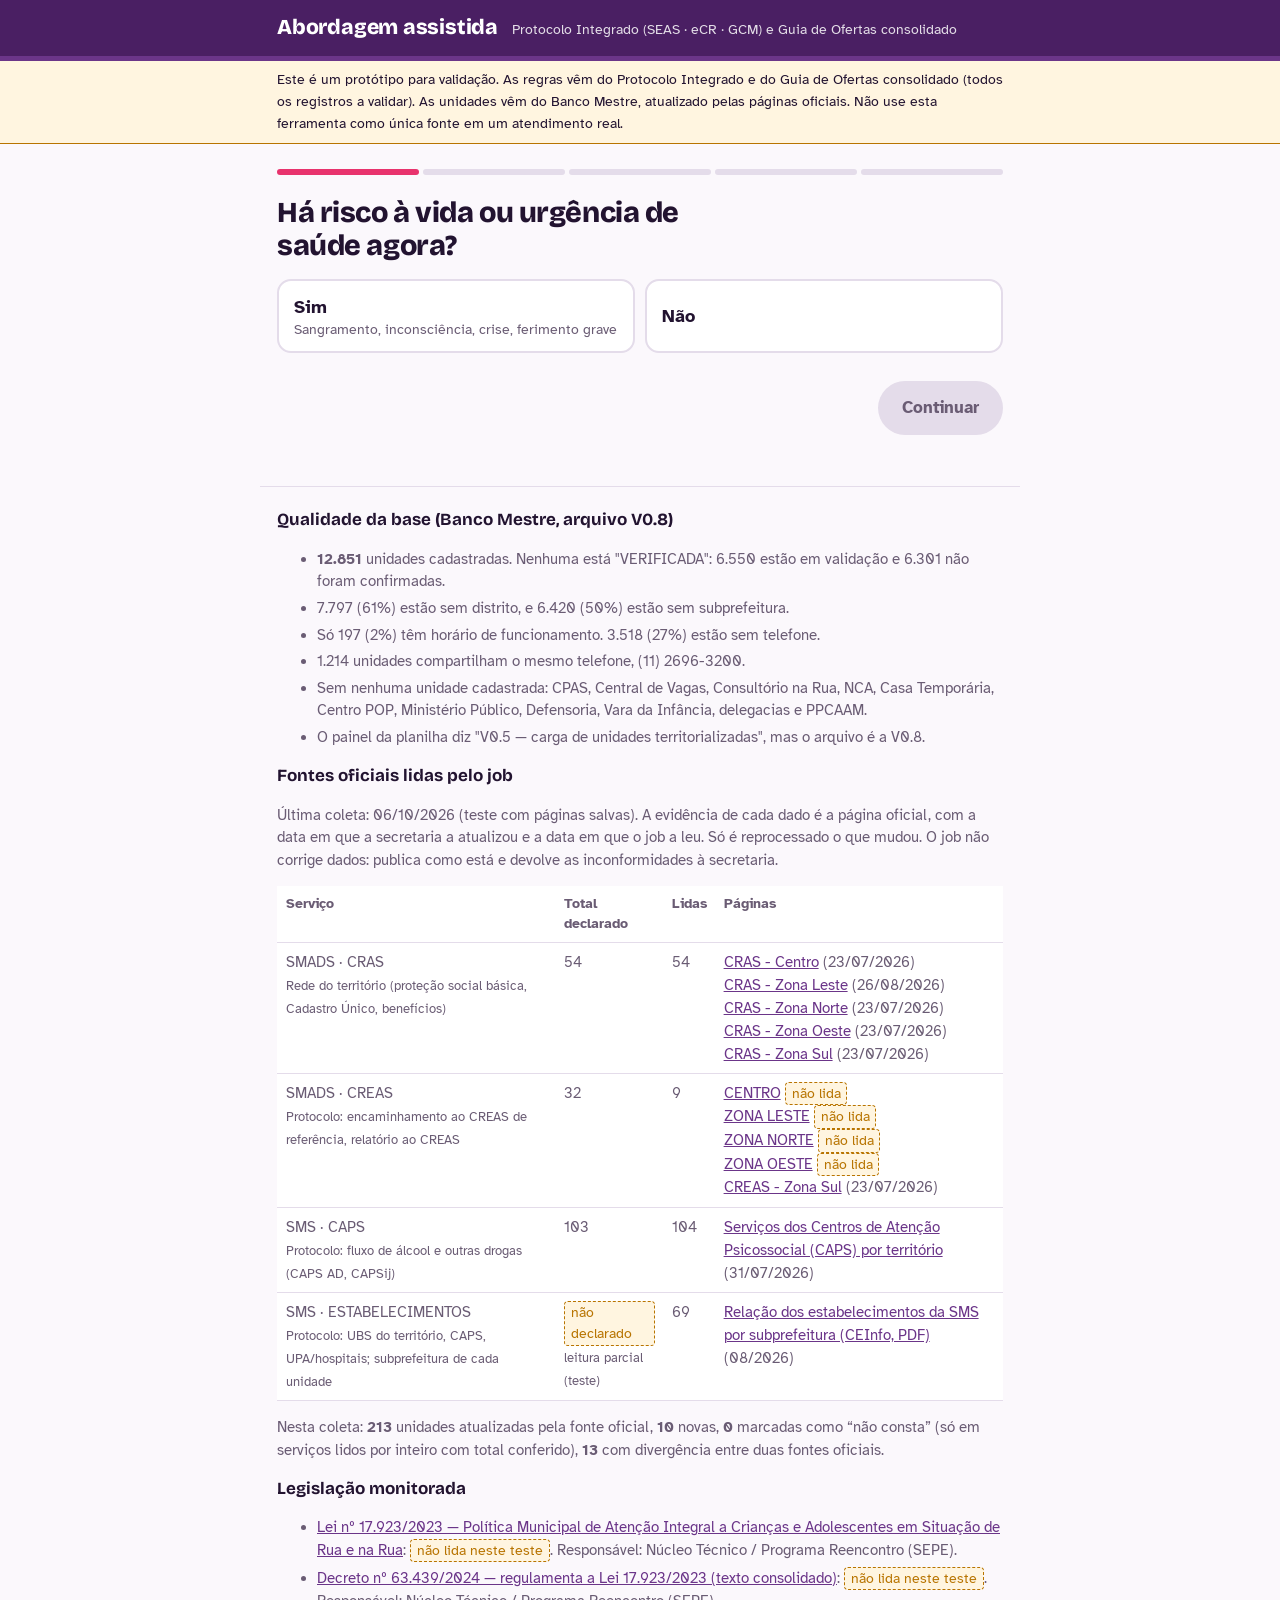
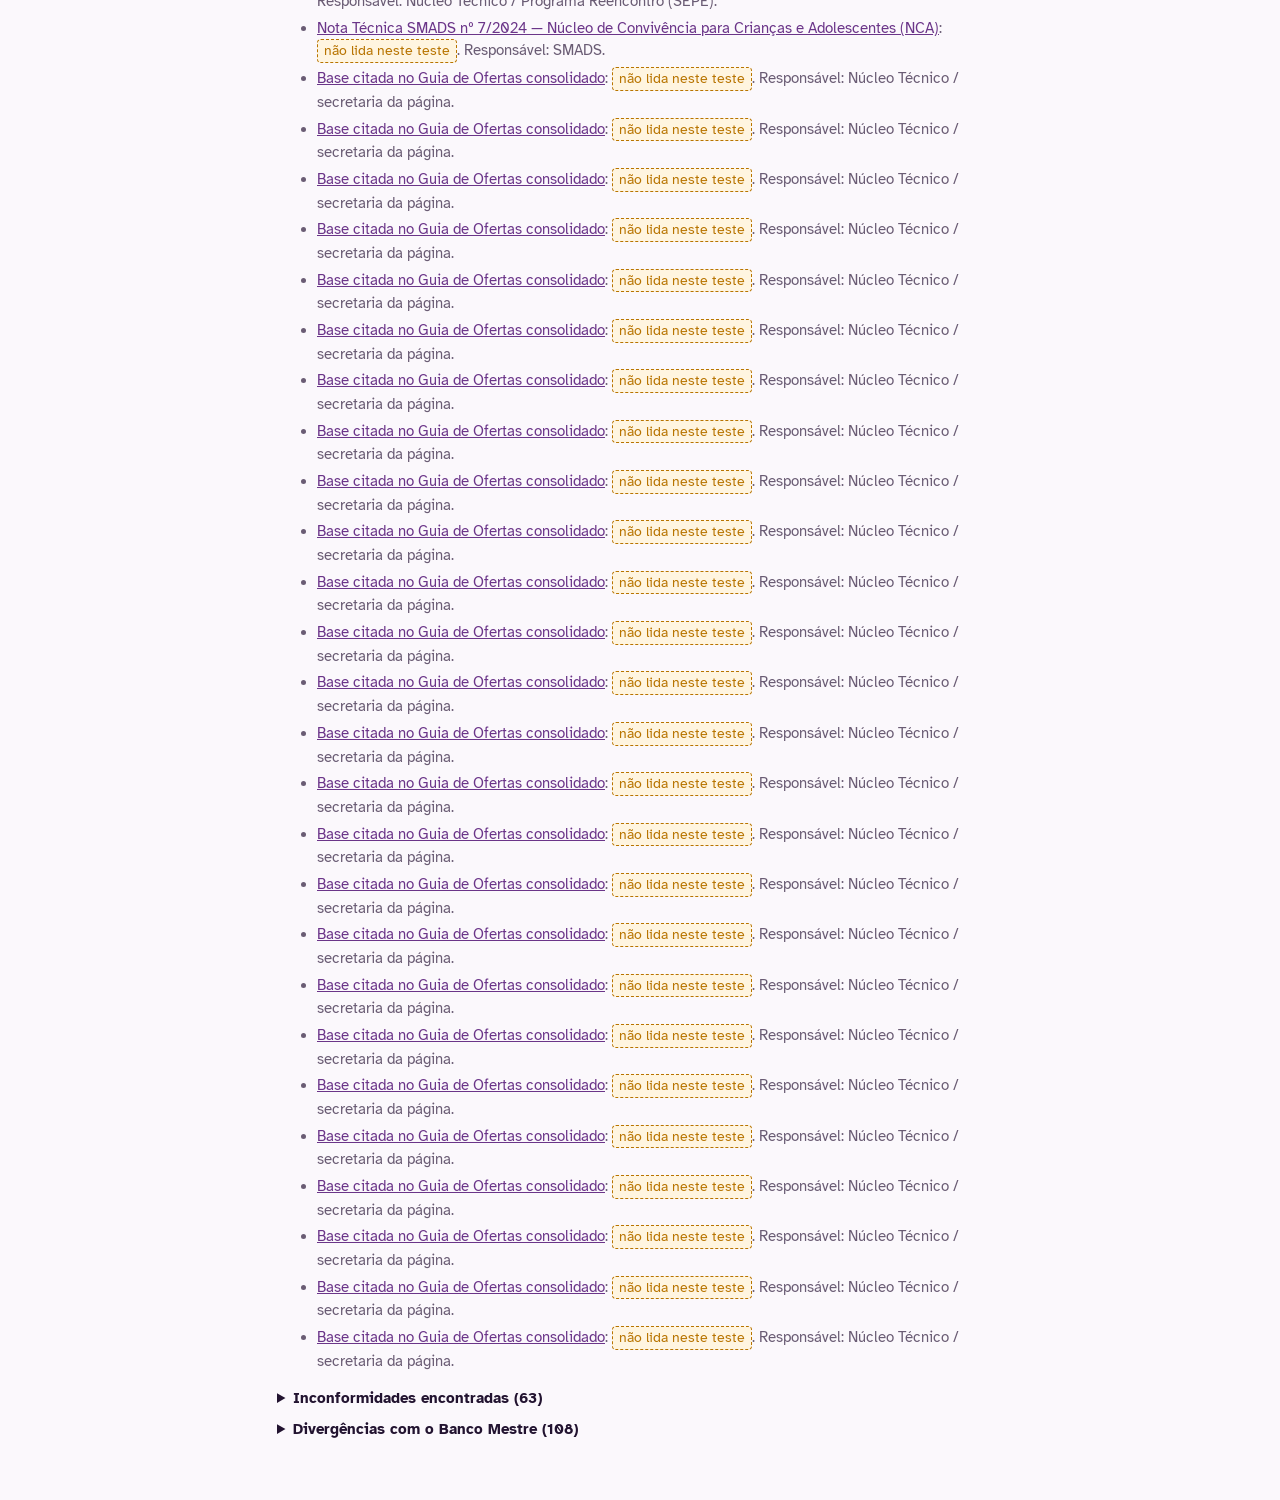
==== publico/index.html @ 0a6252a3 "Adiciona app, coletor, testes e workflow Co-Authored-By: Claude Sonnet 5.5 <noreply@anthropic.com> C" ====
<!doctype html><html lang="pt-BR"><head><meta charset="utf-8">
<meta name="viewport" content="width=device-width, initial-scale=1, viewport-fit=cover">
<title>Abordagem assistida</title>
<link rel="preconnect" href="https://fonts.googleapis.com"><link rel="preconnect" href="https://fonts.gstatic.com" crossorigin>
<link href="https://fonts.googleapis.com/css2?family=Atkinson+Hyperlegible:ital,wght@0,400;0,700;1,400&family=Bricolage+Grotesque:opsz,wght@12..96,700;12..96,800&display=swap" rel="stylesheet">
<style>:root{
  --plum:#4A1F63; --plum-2:#6B3589; --pink:#E8336D; --ink:#221330; --muted:#6A5C74;
  --paper:#FBF8FC; --card:#FFFFFF; --line:#E4DCEA;
  --amber:#B87400; --amber-bg:#FFF5E0;
  --seas:#2E8B66; --ecr:#2C86C4; --gcm:#2C3E8F;
  --lane:var(--plum-2);
  --n0:#7C7385; --n1:#B87400; --n2:#D4581E; --n3:#C2184F;
  --r-s:6px; --r-m:14px;
  font-size:17px;
}
@media (prefers-color-scheme: dark){ :root:not([data-theme="light"]){
  --ink:#F2EAF7; --muted:#B9A9C6; --paper:#1A1022; --card:#251830; --line:#3B2B48; --amber:#F2B340; --amber-bg:#35270D; --plum:#2A1238;
}}
:root[data-theme="dark"]{ --ink:#F2EAF7; --muted:#B9A9C6; --paper:#1A1022; --card:#251830; --line:#3B2B48; --amber:#F2B340; --amber-bg:#35270D; --plum:#2A1238; }
:root[data-agent="SEAS"]{--lane:var(--seas)} :root[data-agent="eCR"]{--lane:var(--ecr)} :root[data-agent="GCM"]{--lane:var(--gcm)}
*{box-sizing:border-box}
:root{box-sizing:border-box;padding-top:env(safe-area-inset-top,0px);padding-bottom:env(safe-area-inset-bottom,0px)}
html{scroll-padding-top:calc(env(safe-area-inset-top,0px) + 80px);scroll-behavior:smooth}
body{margin:0;background:var(--paper);color:var(--ink);font-family:"Atkinson Hyperlegible",system-ui,sans-serif;line-height:1.5}
h1,h2,h3,h4,.nivel{font-family:"Bricolage Grotesque","Atkinson Hyperlegible",sans-serif}
a{color:var(--lane)}
.top{position:sticky;top:env(safe-area-inset-top,0px);z-index:5;background:var(--plum);color:#fff;border-bottom:5px solid var(--lane);transition:border-color .3s}
.top .in{max-width:760px;margin:auto;padding:.7rem 1rem;display:flex;align-items:baseline;gap:.8rem;flex-wrap:wrap}
.top h1{margin:0;font-size:1.25rem;font-weight:800;letter-spacing:-.01em}
.top p{margin:0;font-size:.82rem;opacity:.85}
.proto{background:var(--amber-bg);color:var(--ink);border-bottom:1px solid var(--amber);font-size:.85rem}
.proto .in{max-width:760px;margin:auto;padding:.5rem 1rem}
main{max-width:760px;margin:auto;padding:1rem 1rem 3rem}
.prog{display:flex;gap:4px;margin:.5rem 0 1.2rem}
.prog span{flex:1;height:6px;border-radius:3px;background:var(--line)}
.prog .done{background:var(--lane)} .prog .cur{background:var(--pink)}
.qt{font-size:1.7rem;line-height:1.15;margin:0 0 1rem;font-weight:800;letter-spacing:-.015em;max-width:24ch}
.q{font-size:1.05rem;margin:1.3rem 0 .5rem}
.opts{display:grid;gap:.6rem}
.opts.two{grid-template-columns:1fr 1fr} .opts.three{grid-template-columns:repeat(3,1fr)}
.opt{font:inherit;text-align:left;min-height:58px;padding:.75rem .9rem;border:2px solid var(--line);background:var(--card);color:var(--ink);border-radius:var(--r-m);cursor:pointer;display:flex;flex-direction:column;justify-content:center}
.opt span{font-weight:700;font-size:1.05rem} .opt small{color:var(--muted);font-size:.82rem;line-height:1.3}
.opt.on{border-color:var(--lane);background:color-mix(in srgb,var(--lane) 12%,var(--card));box-shadow:inset 6px 0 0 var(--lane)}
.opt[data-k="agente"][data-v="SEAS"]{--lane:var(--seas)} .opt[data-k="agente"][data-v="eCR"]{--lane:var(--ecr)} .opt[data-k="agente"][data-v="GCM"]{--lane:var(--gcm)}
.opt[data-k="agente"]{border-left:8px solid var(--lane)}
button:focus-visible,a:focus-visible,select:focus-visible,input:focus-visible,summary:focus-visible{outline:3px solid var(--pink);outline-offset:2px}
.fld{display:block;margin:.8rem 0;font-weight:700}
.fld select,.fld input{display:block;width:100%;margin-top:.3rem;font:inherit;font-weight:400;padding:.7rem;border:2px solid var(--line);border-radius:var(--r-s);background:var(--card);color:var(--ink)}
.hint{color:var(--muted);font-size:.9rem;margin:.6rem 0}
.warnline{color:var(--ink);border-left:4px solid var(--amber);padding-left:.6rem}
.grp{border:0;margin:0 0 1rem;padding:0}
.grp legend{font-family:"Bricolage Grotesque",sans-serif;font-weight:800;font-size:1.1rem;margin-bottom:.4rem}
.chk{display:flex;gap:.7rem;align-items:flex-start;padding:.65rem .8rem;border:1.5px solid var(--line);border-radius:var(--r-s);margin:.35rem 0;background:var(--card);cursor:pointer}
.chk input{width:22px;height:22px;margin-top:2px;accent-color:var(--lane);flex:none}
.chk b{display:block;font-weight:700} .chk small{color:var(--muted);font-size:.82rem}
.chk.dis{opacity:.5;cursor:not-allowed}
.live{margin-top:1rem;padding:.8rem 1rem;border-radius:var(--r-s);color:#fff;background:var(--n0)}
.live.n1{background:var(--n1)} .live.n2{background:var(--n2)} .live.n3{background:var(--n3)}
.nav{display:flex;justify-content:space-between;gap:.6rem;margin-top:1.6rem;flex-wrap:wrap}
.nav button{font:inherit;font-weight:700;padding:.85rem 1.4rem;border-radius:999px;border:0;background:var(--pink);color:#fff;cursor:pointer;min-height:52px}
.nav button:disabled{background:var(--line);color:var(--muted);cursor:not-allowed}
.nav .ghost{background:transparent;color:var(--ink);border:2px solid var(--line)}
.samu{margin-top:1rem;background:var(--n3);color:#fff;border-radius:var(--r-m);padding:1rem 1.2rem}
.samu p{margin:0;font-weight:700;font-size:1.1rem} .samu a{color:#fff;font-family:"Bricolage Grotesque";font-weight:800;font-size:3rem;text-decoration:none;display:block;line-height:1.1}
.samu small{opacity:.9;font-size:.8rem}
.res-head{color:#fff;background:var(--n0);border-radius:var(--r-m);padding:1rem 1.2rem 1.2rem;margin-top:.5rem}
.res-head.n1{background:var(--n1)} .res-head.n2{background:var(--n2)} .res-head.n3{background:var(--n3)}
.rh-top{display:flex;gap:.8rem;flex-wrap:wrap;font-size:.85rem;opacity:.95;align-items:center}
.lane{background:var(--lane);padding:.15rem .6rem;border-radius:999px;font-weight:700;border:1.5px solid #fff}
.nivel{font-size:2.6rem;font-weight:800;line-height:1.05;margin-top:.4rem;letter-spacing:-.02em}
.pts{font-size:.95rem}
.blk{margin-top:2.2rem}
.blk>h3{font-size:1.45rem;margin:0 0 .6rem;font-weight:800;border-bottom:3px solid var(--ink);padding-bottom:.2rem}
.flow{background:var(--card);border:1.5px solid var(--line);border-top:6px solid var(--lane);border-radius:var(--r-s);padding:.9rem 1rem;margin:.8rem 0}
.flow header{display:flex;justify-content:space-between;gap:1rem;align-items:baseline}
.flow h4{margin:0;font-size:1.15rem} .pg{color:var(--muted);font-size:.8rem;white-space:nowrap}
.steps{list-style:none;margin:.6rem 0 0;padding:0;counter-reset:s}
.steps>li{position:relative;padding:.55rem 0 .55rem 2.1rem;border-left:2px solid var(--line);margin-left:.6rem}
.steps>li::before{counter-increment:s;content:counter(s);position:absolute;left:-.8rem;top:.5rem;width:1.5rem;height:1.5rem;border-radius:50%;background:var(--lane);color:#fff;font-size:.8rem;display:grid;place-items:center;font-weight:700}
.steps>li.s-n::before,.steps>li.s-who::before{background:var(--muted)}
.steps>li.s-sim::before{content:"∥";background:var(--plum-2)}
.steps>li.s-gap::before{content:"!";background:var(--amber)}
.steps>li.s-prio::before{content:"!";background:var(--n3)}
.steps>li.s-if::before{content:"?";background:var(--pink)}
.steps>li.s-fim::before{background:var(--ink)}
.sl{display:block;font-size:.75rem;color:var(--muted);font-weight:700}
.stx{display:block}
.s-gap .stx{background:var(--amber-bg);border:1.5px dashed var(--amber);padding:.4rem .6rem;border-radius:var(--r-s)}
.s-prio .stx{font-weight:700;color:var(--n3)}
.s-n .stx,.s-who .stx{color:var(--muted);font-style:italic}
.chips{display:flex;flex-wrap:wrap;gap:.3rem;margin-top:.35rem}
.chip{font-size:.78rem;padding:.2rem .55rem;border-radius:999px;border:1.5px solid var(--lane);text-decoration:none;color:var(--ink);background:color-mix(in srgb,var(--lane) 8%,transparent)}
.ifq{font-weight:700}
.branches{display:grid;grid-template-columns:1fr 1fr;gap:.6rem;margin-top:.4rem}
.br{border:1.5px dashed var(--line);border-radius:var(--r-s);padding:.4rem .5rem}
.bl{font-weight:800;font-size:.8rem;color:var(--pink)}
.br .steps>li{padding-left:1.8rem}
@media (max-width:560px){.branches{grid-template-columns:1fr}.opts.three{grid-template-columns:1fr}.qt{font-size:1.45rem}}
.rt{width:100%;border-collapse:collapse;font-size:.9rem;background:var(--card)}
.rt th,.rt td{text-align:left;padding:.45rem .5rem;border-bottom:1px solid var(--line);vertical-align:top}
.rt th{font-size:.8rem;color:var(--muted)} .rt tr.at td{color:var(--muted)}
.blk:has(.rt){overflow-x:auto}
.contact{background:var(--card);border:1.5px solid var(--line);border-radius:var(--r-s);padding:.8rem 1rem;margin:.7rem 0}
.contact h4{margin:0 0 .3rem;font-size:1.1rem}
.bigtel a{font-family:"Bricolage Grotesque";font-weight:800;font-size:1.9rem;text-decoration:none;color:var(--ink)}
.bigtel{margin:.1rem 0}
.cnote,.src-l{font-size:.85rem;color:var(--muted);margin:.3rem 0}
.na{display:inline-block;color:var(--amber);background:var(--amber-bg);border:1px dashed var(--amber);border-radius:4px;padding:0 .35rem;font-size:.85rem}
.na-i,.warn-i{color:var(--amber);font-size:.85rem}
.warn{display:block;color:var(--amber);font-size:.8rem}
.gapbox{background:var(--amber-bg);border:1.5px dashed var(--amber);border-radius:var(--r-s);padding:.5rem .7rem;margin:.4rem 0;font-size:.9rem}
.units{list-style:none;padding:0;margin:.3rem 0}
.unit{border-top:1px solid var(--line);padding:.55rem 0}
.u-nome{font-weight:700}
.u-row{display:grid;grid-template-columns:8.5rem 1fr;gap:.5rem;font-size:.88rem;padding:.1rem 0}
.u-row .k{color:var(--muted)}
@media (max-width:480px){.u-row{grid-template-columns:1fr;gap:0}}
.u-foot{font-size:.75rem;margin-top:.2rem;color:var(--muted)}
.st{padding:0 .4rem;border-radius:4px;background:var(--line);color:var(--ink)} .st-bad{background:var(--amber-bg);color:var(--amber);border:1px solid var(--amber)}
.cnt{font-size:.85rem;color:var(--muted);margin:.2rem 0}
h5{margin:.7rem 0 .2rem;font-size:.95rem} h5 small{color:var(--muted);font-weight:400}
details.more>summary{cursor:pointer;color:var(--lane);font-size:.88rem;font-weight:700;margin:.3rem 0}
details.need{background:var(--card);border:1.5px solid var(--line);border-radius:var(--r-s);padding:.6rem .9rem;margin:.5rem 0}
details.need>summary{cursor:pointer;display:flex;flex-direction:column}
details.need>summary small{color:var(--muted);font-size:.8rem}
.offer{border-top:1px solid var(--line);margin-top:.5rem;padding-top:.3rem}
h4.sub{margin:1.3rem 0 .3rem}
.trans{background:var(--card);border:1.5px solid var(--line);border-radius:var(--r-s);padding:.2rem 1rem 1rem}
.trans h3{border:0!important} .trans h4{margin:.9rem 0 .2rem} .trans li{font-size:.9rem;margin:.3rem 0}
.qual{max-width:760px;margin:0 auto 2rem;padding:1rem;font-size:.88rem;color:var(--muted);border-top:1px solid var(--line)}
.qual h3{color:var(--ink);font-size:1rem;margin:.2rem 0}
.qual li{margin:.25rem 0}
@media (prefers-reduced-motion:reduce){*{transition:none!important;scroll-behavior:auto!important}}

.steps>li.dup .stx{color:var(--muted)}
@media (max-width:560px){.top p{display:none}}

.u-src{font-size:.78rem;color:var(--muted);margin-top:.25rem}
.u-src.ok{color:var(--ink)}
.tw{overflow-x:auto}
.qual details{margin:.5rem 0} .qual summary{cursor:pointer;font-weight:700;color:var(--ink)}
.qual code{font-size:.8rem}


.gcard{background:var(--card);border:1.5px solid var(--line);border-top:6px solid var(--plum-2);border-radius:var(--r-s);padding:.9rem 1rem;margin:.8rem 0}
.gcard header{display:flex;justify-content:space-between;align-items:baseline;gap:.6rem}
.gcard h4{margin:0;font-size:1.15rem}
.gcard .why{color:var(--muted);font-size:.85rem;margin:.2rem 0 .6rem}
.badge{font-size:.72rem;font-weight:700;padding:.12rem .5rem;border-radius:999px;white-space:nowrap;border:1.5px solid currentColor}
.badge.st-adequado{color:var(--seas)} .badge.st-a-validar{color:var(--amber)} .badge.st-pendente{color:var(--n3)}
.g-campo{border-top:1px solid var(--line);padding:.45rem 0}
.g-campo h5,.g-ini h5{margin:0 0 .15rem;font-size:.82rem;color:var(--muted);font-weight:700}
.g-campo ul{margin:0;padding-left:1rem} .g-campo li{margin:.15rem 0;font-size:.92rem}
.g-ini{background:color-mix(in srgb,var(--plum-2) 8%,var(--card));border-left:4px solid var(--plum-2);padding:.5rem .7rem;margin:.6rem 0;border-radius:4px}
.g-ini p{margin:.2rem 0}
.tag{display:inline-block;font-size:.72rem;font-weight:700;padding:0 .35rem;border-radius:4px;background:var(--line);color:var(--ink);cursor:help}
</style></head><body>
<header class="top"><div class="in"><h1>Abordagem assistida</h1><p>Protocolo Integrado (SEAS · eCR · GCM) e Guia de Ofertas consolidado</p></div></header>
<div class="proto"><div class="in">Este é um protótipo para validação. As regras vêm do Protocolo Integrado e do Guia de Ofertas consolidado (todos os registros a validar). As unidades vêm do Banco Mestre, atualizado pelas páginas oficiais. Não use esta ferramenta como única fonte em um atendimento real.</div></div>
<main id="app"></main>
<footer class="qual" id="qual"></footer>
<script id="data" type="application/json">{"terr":{"Aricanduva/Formosa/Carrão":["Aricanduva","Carrão","Vila Formosa"],"Butantã":["Butantã","Morumbi","Raposo Tavares","Rio Pequeno","Vila Sônia"],"Campo Limpo":["Campo Limpo","Capão Redondo","Vila Andrade"],"Capela do Socorro":["Cidade Dutra","Grajaú","Socorro"],"Casa Verde/Cachoeirinha":["Cachoeirinha","Casa Verde","Limão"],"Cidade Ademar":["Cidade Ademar","Pedreira"],"Cidade Tiradentes":["Cidade Tiradentes"],"Ermelino Matarazzo":["Ermelino Matarazzo","Ponte Rasa"],"Freguesia/Brasilândia":["Brasilândia","Freguesia do Ó"],"Guaianases":["Guaianases","Lajeado"],"Ipiranga":["Cursino","Ipiranga","Sacomã"],"Itaim Paulista":["Itaim Paulista","Vila Curuçá"],"Itaquera":["Cidade Líder","Itaquera","José Bonifácio","Parque do Carmo"],"Jabaquara":["Jabaquara"],"Jaçanã/Tremembé":["Jaçanã","Tremembé"],"Lapa":["Barra Funda","Jaguara","Jaguaré","Lapa","Perdizes","Vila Leopoldina"],"M'Boi Mirim":["Jardim São Luís","Jardim Ângela"],"Mooca":["Belém","Brás","Mooca","Pari","Tatuapé","Água Rasa"],"Parelheiros":["Marsilac","Parelheiros"],"Penha":["Artur Alvim","Cangaíba","Penha","Vila Matilde"],"Perus/Anhanguera":["Anhanguera","Perus"],"Pinheiros":["Alto de Pinheiros","Itaim Bibi","Jardim Paulista","Pinheiros"],"Pirituba/Jaraguá":["Jaraguá","Pirituba","São Domingos"],"Santana/Tucuruvi":["Mandaqui","Santana","Tucuruvi"],"Santo Amaro":["Campo Belo","Campo Grande","Santo Amaro"],"Sapopemba":["Sapopemba"],"São Mateus":["Iguatemi","São Mateus","São Rafael"],"São Miguel":["Jardim Helena","São Miguel","Vila Jacuí"],"Sé":["Bela Vista","Bom Retiro","Cambuci","Consolação","Liberdade","República","Santa Cecília","Sé"],"Vila Maria/Vila Guilherme":["Vila Guilherme","Vila Maria","Vila Medeiros"],"Vila Mariana":["Moema","Saúde","Vila Mariana"],"Vila Prudente":["São Lucas","Vila Prudente"]},"nec":{"N01":{"nome":"Escola/matrícula","porta":"Escola/DRE/SEDUC","rede":"SME e SEDUC","ofertas":["OF019","OF020","OF021","OF027","OF054","OF055","OF056","OF057","OF058","OF059","OF060","OF061","OF074"],"ofertasTxt":"OF019, OF020, OF021, OF027, OF054–OF061, OF074","fluxos":["FL01","FL02"],"status":"EM VALIDAÇÃO"},"N02":{"nome":"Saúde","porta":"UBS/serviço de saúde","rede":"SMS e SES","ofertas":["OF016","OF018","OF052","OF072","OF073"],"ofertasTxt":"OF016, OF018, OF052, OF072, OF073","fluxos":["FL11"],"status":"EM VALIDAÇÃO"},"N03":{"nome":"Saúde mental","porta":"UBS/CAPSij","rede":"SMS","ofertas":["OF015","OF047","OF016"],"ofertasTxt":"OF015, OF047, OF016","fluxos":["FL06","FL18"],"status":"EM VALIDAÇÃO"},"N04":{"nome":"Assistência social","porta":"CRAS","rede":"SMADS","ofertas":["OF001","OF045","OF046"],"ofertasTxt":"OF001, OF045, OF046","fluxos":["FL16"],"status":"EM VALIDAÇÃO"},"N05":{"nome":"Violação de direitos","porta":"CREAS/Conselho Tutelar","rede":"SMADS/SMDHC","ofertas":["OF002","OF006","OF007","OF022"],"ofertasTxt":"OF002, OF006, OF007, OF022","fluxos":["FL05"],"status":"EM VALIDAÇÃO"},"N06":{"nome":"Violência","porta":"UBS/CREAS/Conselho Tutelar/Delegacia","rede":"SMS/SMADS/SMDHC/SSP","ofertas":["OF006","OF002","OF050","OF051","OF022","OF031"],"ofertasTxt":"OF006, OF002, OF050, OF051, OF022, OF031","fluxos":["FL04"],"status":"EM VALIDAÇÃO"},"N07":{"nome":"Acolhimento","porta":"Conselho Tutelar/CREAS/CPAS/Judiciário","rede":"SMADS","ofertas":["OF009","OF010","OF011","OF042","OF044"],"ofertasTxt":"OF009, OF010, OF011, OF042, OF044","fluxos":["FL13"],"status":"EM VALIDAÇÃO"},"N08":{"nome":"Situação de rua","porta":"Abordagem/NCA/CRAS/CREAS","rede":"SMADS/SMDHC","ofertas":["OF012","OF013","OF014","OF041","OF044","OF049"],"ofertasTxt":"OF012, OF013, OF014, OF041, OF044, OF049","fluxos":["FL03","FL18"],"status":"EM VALIDAÇÃO"},"N09":{"nome":"Trabalho infantil","porta":"CRAS/CREAS/abordagem social","rede":"SMADS","ofertas":["OF038","OF039","OF002","OF075"],"ofertasTxt":"OF038, OF039, OF002, OF075","fluxos":["FL09"],"status":"EM VALIDAÇÃO"},"N10":{"nome":"Medida socioeducativa","porta":"CREAS/MSE","rede":"SMADS","ofertas":["OF040","OF002","OF029"],"ofertasTxt":"OF040, OF002, OF029","fluxos":["FL12"],"status":"EM VALIDAÇÃO"},"N11":{"nome":"Esporte","porta":"CEU/centro esportivo","rede":"SME/SEME/Estado","ofertas":["OF020","OF023","OF024","OF063"],"ofertasTxt":"OF020, OF023, OF024, OF063","fluxos":[],"status":"EM VALIDAÇÃO"},"N12":{"nome":"Cultura","porta":"CEU/equipamentos culturais","rede":"SMC/Estado","ofertas":["OF020","OF025","OF005","OF062"],"ofertasTxt":"OF020, OF025, OF005, OF062","fluxos":[],"status":"EM VALIDAÇÃO"},"N13":{"nome":"Inclusão da pessoa com deficiência","porta":"UBS/CRAS/escola/CER","rede":"SMS/SMADS/SME","ofertas":["OF017","OF054","OF046","OF001"],"ofertasTxt":"OF017, OF054, OF046, OF001","fluxos":["FL08"],"status":"EM VALIDAÇÃO"},"N14":{"nome":"Profissionalização","porta":"CJ/CCA/ETEC/Centro Paula Souza","rede":"Município/Estado","ofertas":["OF004","OF028","OF036","OF037","OF076"],"ofertasTxt":"OF004, OF028, OF036, OF037, OF076","fluxos":["FL10"],"status":"EM VALIDAÇÃO"},"N15":{"nome":"Documentação","porta":"Poupatempo/serviços municipais","rede":"Estado/Município","ofertas":["OF067","OF068","OF045"],"ofertasTxt":"OF067, OF068, OF045","fluxos":[],"status":"EM VALIDAÇÃO"},"N16":{"nome":"Proteção jurídica","porta":"Defensoria/Conselho Tutelar","rede":"Estado/Justiça","ofertas":["OF032","OF022","OF008","OF033","OF034"],"ofertasTxt":"OF032, OF022, OF008, OF033, OF034","fluxos":[],"status":"EM VALIDAÇÃO"},"N17":{"nome":"Alimentação","porta":"Escola/serviços socioassistenciais","rede":"SME/SMADS/Estado","ofertas":["OF060","OF064","OF065","OF013"],"ofertasTxt":"OF060, OF064, OF065, OF013","fluxos":["FL16"],"status":"EM VALIDAÇÃO"},"N18":{"nome":"Moradia/vulnerabilidade familiar","porta":"CRAS/CREAS","rede":"SMADS/SEHAB","ofertas":["OF066","OF001","OF002"],"ofertasTxt":"OF066, OF001, OF002","fluxos":["FL17"],"status":"EM VALIDAÇÃO"},"N19":{"nome":"Convivência familiar","porta":"CRAS/CREAS/serviços especializados","rede":"SMADS","ofertas":["OF003","OF004","OF005","OF007"],"ofertasTxt":"OF003, OF004, OF005, OF007","fluxos":[],"status":"EM VALIDAÇÃO"},"N20":{"nome":"Preparação para autonomia/transição para vida adulta","porta":"CJ/CEDESP/ETEC/serviços de trabalho","rede":"SMADS/SMDET/Estado","ofertas":["OF004","OF036","OF028","OF058","OF076"],"ofertasTxt":"OF004, OF036, OF028, OF058, OF076","fluxos":["FL19"],"status":"EM VALIDAÇÃO"},"N21":{"nome":"Grave ameaça","porta":"SGD/segurança pública","rede":"PPCAAM/SGD/SSP","ofertas":["OF035","OF030","OF033","OF034"],"ofertasTxt":"OF035, OF030, OF033, OF034","fluxos":["FL14"],"status":"EM VALIDAÇÃO"},"N22":{"nome":"Desaparecimento","porta":"Segurança pública/Delegacia","rede":"SSP + rede de proteção","ofertas":["OF030","OF031","OF022"],"ofertasTxt":"OF030, OF031, OF022","fluxos":["FL15"],"status":"EM VALIDAÇÃO"},"N23":{"nome":"Álcool e outras drogas","porta":"UBS/CAPS AD","rede":"SMS","ofertas":["OF048","OF015","OF016"],"ofertasTxt":"OF048, OF015, OF016","fluxos":["FL07"],"status":"EM VALIDAÇÃO"},"N24":{"nome":"Gravidez","porta":"UBS/serviço de saúde","rede":"SMS","ofertas":["OF016","OF072"],"ofertasTxt":"OF016, OF072","fluxos":["FL11"],"status":"EM VALIDAÇÃO"},"N25":{"nome":"Múltiplas vulnerabilidades","porta":"Definida conforme a necessidade principal","rede":"Intersetorial","ofertas":[],"ofertasTxt":"Conforme diagnóstico","fluxos":["FL20"],"status":"EM VALIDAÇÃO"},"N26":{"nome":"Violência criminal (vítimas e familiares)","porta":"Polícia/Delegacia/CRAVI","rede":"SSP/Secretaria da Justiça e Cidadania","ofertas":["OF026","OF030","OF031"],"ofertasTxt":"OF026, OF030, OF031","fluxos":["FL04","FL15"],"status":"EM VALIDAÇÃO"},"N27":{"nome":"Ato infracional","porta":"Polícia/Justiça/Fundação CASA","rede":"SSP/Tribunal/Fundação CASA","ofertas":["OF029","OF040","OF034"],"ofertasTxt":"OF029, OF040, OF034","fluxos":["FL12"],"status":"EM VALIDAÇÃO"}},"ofe":{"OF001":{"nome":"CRAS","orgao":"SMADS","uso":"Vulnerabilidade socioeconômica, benefícios, CadÚnico, convivência e encaminhamentos","publico":"Crianças, adolescentes e famílias","porta":"CRAS","quem":"Demanda espontânea, busca ativa e encaminhamento da rede","acesso":"Acesso conforme organização territorial","encaminha":"CCA/CJ, CadÚnico e benefícios, CREAS, segurança alimentar, saúde, educação, habitação, trabalho/renda","naoUsar":"Não utilizar como resposta exclusiva para situações que demandem proteção especializada por violação de direitos","norma":null,"fonte":"https://prefeitura.sp.gov.br/web/assistencia_social","status":"EM VALIDAÇÃO"},"OF002":{"nome":"CREAS","orgao":"SMADS","uso":"Violência, negligência, abandono, violação de direitos, trabalho infantil, MSE e vínculos fragilizados","publico":"Crianças, adolescentes e famílias","porta":"CREAS","quem":"Conselho Tutelar, CRAS, saúde, escola, abordagem social, Ministério Público e Judiciário","acesso":"Acesso conforme organização territorial","encaminha":"PAEFI, SPVV/SPSCAVV, MSE meio aberto, acolhimento quando cabível, saúde, Justiça","naoUsar":"Não utilizar automaticamente para toda situação de vulnerabilidade econômica","norma":"NOR01","fonte":"https://prefeitura.sp.gov.br/web/assistencia_social","status":"EM VALIDAÇÃO"},"OF003":{"nome":"CCA – Centro para Crianças e Adolescentes","orgao":"SMADS","uso":"Convivência, cultura, esporte, lazer, sociabilidades e prevenção de riscos","publico":"Crianças e adolescentes","porta":"CRAS","quem":"CRAS e rede socioassistencial","acesso":"Encaminhamento/organização territorial","encaminha":"CRAS, escola, saúde, cultura e esporte","naoUsar":null,"norma":null,"fonte":"https://prefeitura.sp.gov.br/web/assistencia_social","status":"EM VALIDAÇÃO"},"OF004":{"nome":"CJ – Centro para Juventude","orgao":"SMADS","uso":"Convivência, cultura, esporte, competências e preparação para autonomia","publico":"Adolescentes de 15 a 17 anos e 11 meses","porta":"CRAS","quem":"CRAS (encaminhamento validado pelo CRAS)","acesso":"Encaminhamento validado pelo CRAS","encaminha":"CEDESP, programas de aprendizagem, ETEC, trabalho/renda","naoUsar":null,"norma":null,"fonte":"https://prefeitura.sp.gov.br/web/assistencia_social","status":"EM VALIDAÇÃO"},"OF005":{"nome":"Circo Social","orgao":"SMADS","uso":"Convivência, atividades culturais e educativas, desenvolvimento de competências","publico":"Crianças e adolescentes","porta":"CRAS/rede","quem":"CRAS e rede socioassistencial","acesso":"Encaminhamento/organização territorial (modalidade de convivência)","encaminha":"CRAS, escola, cultura","naoUsar":null,"norma":null,"fonte":"https://prefeitura.sp.gov.br/web/assistencia_social","status":"EM VALIDAÇÃO"},"OF006":{"nome":"SPVV/SPSCAVV","orgao":"SMADS","uso":"Atendimento especializado a vítimas de violência física, psicológica, negligência, abuso e exploração sexual","publico":"Crianças e adolescentes","porta":"CREAS","quem":"CREAS, Conselho Tutelar, saúde, escola, Ministério Público e Judiciário","acesso":"Serviço especializado; articulação com CREAS, saúde, Conselho Tutelar, MP, Judiciário e Defensoria","encaminha":"Saúde, Sistema de Justiça, medidas de proteção quando necessárias","naoUsar":"Não utilizar como espaço de repetição do relato: a escuta especializada tem finalidade de proteção e cuidado, e não de produção de prova","norma":"NOR03","fonte":"https://prefeitura.sp.gov.br/web/assistencia_social","status":"EM VALIDAÇÃO"},"OF007":{"nome":"PAEFI","orgao":"SMADS","uso":"Acompanhamento especializado de famílias e indivíduos em ameaça ou violação de direitos","publico":"Famílias e indivíduos","porta":"CREAS","quem":"CREAS e rede de proteção","acesso":"Acompanhamento especializado vinculado ao CREAS","encaminha":"Saúde, educação, SGD, Justiça","naoUsar":null,"norma":null,"fonte":"https://prefeitura.sp.gov.br/web/assistencia_social","status":"EM VALIDAÇÃO"},"OF008":{"nome":"NPJ","orgao":"SMADS","uso":"Orientação e apoio jurídico-social e psicológico especializado","publico":"Crianças, adolescentes e famílias","porta":"CREAS/rede","quem":"CREAS e rede de proteção","acesso":"Orientação e apoio jurídico-social e psicológico mediante encaminhamento da rede","encaminha":"Defensoria, MP, Judiciário","naoUsar":null,"norma":null,"fonte":"https://prefeitura.sp.gov.br/web/assistencia_social","status":"EM VALIDAÇÃO"},"OF009":{"nome":"SAICA","orgao":"SMADS","uso":"Acolhimento institucional de crianças e adolescentes quando cabível medida protetiva","publico":"Crianças e adolescentes","porta":"CT/CREAS/CPAS/Judiciário, conforme situação","quem":"Conselho Tutelar, CREAS, CPAS, agentes de proteção social, Vara da Infância, Delegacias e Fundação CASA, conforme a situação","acesso":"Medida protetiva excepcional; acesso pode envolver CPAS, agentes de proteção social, CREAS, CT, Vara da Infância, Delegacias e Fundação CASA","encaminha":"Reintegração familiar, convivência familiar e comunitária, serviços de referência territorial","naoUsar":"Não utilizar como resposta à pobreza, ausência de moradia ou dificuldade familiar isolada","norma":null,"fonte":"https://prefeitura.sp.gov.br/web/assistencia_social","status":"EM VALIDAÇÃO"},"OF010":{"nome":"Casa-Lar","orgao":"SMADS","uso":"Acolhimento de crianças e adolescentes","publico":"Crianças e adolescentes","porta":"Rede de proteção","quem":"Conselho Tutelar, CREAS, CPAS e Judiciário","acesso":"Modalidade de acolhimento; acesso mediante medida protetiva","encaminha":"Reintegração familiar e serviços territoriais de referência","naoUsar":"Não utilizar como resposta à pobreza, ausência de moradia ou dificuldade familiar isolada","norma":null,"fonte":"https://prefeitura.sp.gov.br/web/assistencia_social","status":"EM VALIDAÇÃO"},"OF011":{"nome":"Família Acolhedora","orgao":"SMADS","uso":"Acolhimento familiar","publico":"Crianças e adolescentes","porta":"Rede de proteção","quem":"Conselho Tutelar, CREAS, CPAS e Judiciário","acesso":"Acolhimento familiar mediante medida protetiva; privilegia a convivência familiar e comunitária","encaminha":"Reintegração familiar e serviços territoriais de referência","naoUsar":"Não utilizar como resposta à pobreza, ausência de moradia ou dificuldade familiar isolada","norma":null,"fonte":"https://prefeitura.sp.gov.br/web/assistencia_social","status":"EM VALIDAÇÃO"},"OF012":{"nome":"SEAS Criança e Adolescente","orgao":"SMADS","uso":"Abordagem especializada","publico":"Crianças e adolescentes em situação de rua/na rua","porta":"Abordagem/rede","quem":"Rede, população e busca ativa","acesso":"Abordagem especializada em território; integra a modalidade SEAS + NCA + Casa Temporária + acolhimento especializado","encaminha":"NCA, CRAS/CREAS, saúde, escola, acolhimento quando cabível","naoUsar":null,"norma":"NOR07","fonte":"https://prefeitura.sp.gov.br/web/assistencia_social","status":"EM VALIDAÇÃO"},"OF013":{"nome":"NCA","orgao":"SMADS","uso":"Alimentação, higiene, convivência, atividades, escuta, proteção e encaminhamentos","publico":"Crianças e adolescentes em situação de rua/na rua","porta":"SEAS/rede","quem":"SEAS, rede de proteção e demanda espontânea","acesso":"Acesso por abordagem/SEAS, demanda espontânea ou encaminhamento da rede","encaminha":"CRAS/CREAS, saúde, escola, documentação, acolhimento quando cabível","naoUsar":null,"norma":"NOR07","fonte":"https://prefeitura.sp.gov.br/web/assistencia_social","status":"EM VALIDAÇÃO"},"OF014":{"nome":"Casa Temporária de Retaguarda","orgao":"SMADS","uso":"Proteção e retaguarda específica","publico":"Crianças e adolescentes em situações específicas","porta":"Rede de proteção","quem":"SEAS, NCA, CREAS e Conselho Tutelar","acesso":"Retaguarda para situações que demandem proteção específica","encaminha":"Acolhimento especializado, CREAS, rede territorial","naoUsar":null,"norma":"NOR07","fonte":"https://prefeitura.sp.gov.br/web/assistencia_social","status":"EM VALIDAÇÃO"},"OF015":{"nome":"CAPSij","orgao":"SMS","uso":"Atenção psicossocial especializada","publico":"Crianças e adolescentes","porta":"UBS/rede","quem":"UBS, escola, CREAS, Conselho Tutelar e rede","acesso":"Acesso preferencialmente a partir da Atenção Básica/UBS","encaminha":"UBS, rede especializada de saúde mental, escola, assistência","naoUsar":"Não utilizar como substituto da atenção básica ou para situações que não demandem atenção especializada","norma":null,"fonte":"https://prefeitura.sp.gov.br/web/saude","status":"EM VALIDAÇÃO"},"OF016":{"nome":"UBS","orgao":"SMS","uso":"Vacinação, consultas, crescimento e desenvolvimento, saúde sexual e reprodutiva, saúde bucal, saúde mental, prevenção e violência","publico":"Crianças, adolescentes e famílias","porta":"UBS","quem":"Demanda espontânea e encaminhamento da rede","acesso":"Porta de entrada territorial; regra operacional: iniciar pela Atenção Básica/UBS e utilizar a regulação para serviços especializados","encaminha":"CAPSij, CER, especialidades, hospitais, rede de proteção","naoUsar":null,"norma":null,"fonte":"https://prefeitura.sp.gov.br/web/saude","status":"EM VALIDAÇÃO"},"OF017":{"nome":"CER","orgao":"SMS","uso":"Reabilitação para pessoas com deficiência","publico":"Crianças e adolescentes com deficiência","porta":"UBS/rede","quem":"UBS e rede de saúde","acesso":"Acesso mediante avaliação e regulação a partir da UBS","encaminha":"UBS, escola/AEE, assistência social","naoUsar":null,"norma":"NOR08","fonte":"https://prefeitura.sp.gov.br/web/saude","status":"EM VALIDAÇÃO"},"OF018":{"nome":"UPA","orgao":"SMS","uso":"Urgência e emergência","publico":"Crianças e adolescentes","porta":"Acesso conforme situação clínica","quem":"Acesso direto em situação de urgência clínica","acesso":"Acesso conforme situação clínica de urgência e emergência","encaminha":"UBS de referência, hospitais, rede de proteção","naoUsar":"Não utilizar para situações sociais sem urgência clínica","norma":null,"fonte":"https://prefeitura.sp.gov.br/web/saude","status":"EM VALIDAÇÃO"},"OF019":{"nome":"Escola municipal","orgao":"SME","uso":"Matrícula, frequência, aprendizagem, educação especial, AEE, alimentação, transporte e contraturno","publico":"Crianças e adolescentes","porta":"Escola/DRE","quem":"Matrícula direta, DRE, rede de proteção e Busca Ativa Escolar","acesso":"Matrícula, transferência e acesso conforme normas da SME/DRE","encaminha":"NAAPA, AEE, Busca Ativa Escolar, CRAS/CREAS, saúde, Conselho Tutelar","naoUsar":null,"norma":"NOR02","fonte":"https://educacao.sme.prefeitura.sp.gov.br/","status":"EM VALIDAÇÃO"},"OF020":{"nome":"CEU","orgao":"SME","uso":"Educação, cultura, esporte e lazer","publico":"Crianças e adolescentes e comunidade","porta":"CEU","quem":"Acesso direto e rede","acesso":"Acesso à programação educacional, cultural e esportiva do equipamento","encaminha":"Escola, cultura, esporte, assistência social","naoUsar":null,"norma":null,"fonte":"https://educacao.sme.prefeitura.sp.gov.br/","status":"EM VALIDAÇÃO"},"OF021":{"nome":"Busca Ativa Escolar","orgao":"SME/SMADS/SMS/SGM","uso":"Fluxo intersetorial para crianças e adolescentes fora da escola","publico":"Crianças e adolescentes","porta":"Escola/rede","quem":"Escola, DRE, CRAS, CREAS, UBS e Conselho Tutelar","acesso":"Protocolo integrado com fluxo de alerta e instrumento de comunicação intersetorial; o Guia indica o protocolo e não cria fluxo paralelo","encaminha":"Escola, CRAS/CREAS, saúde, Conselho Tutelar","naoUsar":"Não criar fluxo paralelo ao protocolo existente","norma":"NOR02","fonte":"https://prefeitura.sp.gov.br/","status":"EM VALIDAÇÃO"},"OF022":{"nome":"Conselho Tutelar","orgao":"Sistema de Garantia de Direitos","uso":"Zelo pelo cumprimento dos direitos e requisição de serviços públicos nas hipóteses legais","publico":"Crianças e adolescentes","porta":"Conforme atribuição legal","quem":"Acesso direto, rede, escola, saúde, assistência e população","acesso":"Órgão autônomo; pode requisitar serviços públicos nas áreas de saúde, educação, assistência, trabalho e segurança. 52 Conselhos Tutelares no Município (verificar)","encaminha":"Requisição de serviços públicos, medidas protetivas, Judiciário e MP","naoUsar":"Não utilizar como porta universal para pobreza, dificuldade escolar ou vulnerabilidade social isolada","norma":null,"fonte":"https://prefeitura.sp.gov.br/web/direitos_humanos_e_cidadania","status":"EM VALIDAÇÃO"},"OF023":{"nome":"Centros Esportivos","orgao":"SEME","uso":"Esporte, iniciação esportiva, lazer e esporte educacional","publico":"Crianças e adolescentes","porta":"Equipamento esportivo","quem":"Acesso direto, escola e rede","acesso":"Acesso à programação esportiva do equipamento","encaminha":"Escola, cultura, assistência social","naoUsar":null,"norma":null,"fonte":"https://prefeitura.sp.gov.br/esportes/","status":"EM VALIDAÇÃO"},"OF024":{"nome":"Bom no Esporte, Bom na Escola","orgao":"SEME","uso":"Práticas esportivas gratuitas no contraturno escolar","publico":"Crianças e adolescentes","porta":"Conforme programa","quem":"Escola e rede","acesso":"Programa instituído em 2026 para acesso gratuito a práticas esportivas no contraturno escolar","encaminha":"Escola, centros esportivos","naoUsar":null,"norma":null,"fonte":"https://prefeitura.sp.gov.br/esportes/","status":"EM VALIDAÇÃO"},"OF025":{"nome":"Equipamentos culturais","orgao":"SMC","uso":"Bibliotecas, centros culturais, casas de cultura, oficinas e programação cultural","publico":"Crianças e adolescentes","porta":"Equipamento cultural","quem":"Acesso direto, escola e rede","acesso":"Bibliotecas, centros culturais, casas de cultura, oficinas, atividades artísticas, programação e formação cultural","encaminha":"Escola, assistência social, esporte","naoUsar":null,"norma":null,"fonte":"https://prefeitura.sp.gov.br/web/cultura","status":"EM VALIDAÇÃO"},"OF026":{"nome":"CRAVI","orgao":"Secretaria da Justiça e Cidadania","uso":"Atendimento gratuito a vítimas e familiares de crimes violentos, com equipe interdisciplinar","publico":"Vítimas e familiares","porta":"CRAVI","quem":"Segurança pública, Judiciário, MP, rede de proteção e demanda espontânea","acesso":"Atendimento gratuito com equipe interdisciplinar a vítimas e familiares de crimes violentos","encaminha":"Rede de proteção social, saúde, Defensoria","naoUsar":null,"norma":null,"fonte":"https://prefeitura.sp.gov.br/","status":"EM VALIDAÇÃO"},"OF027":{"nome":"SEDUC-SP – rede estadual","orgao":"SEDUC-SP","uso":"Matrícula, ensino fundamental/médio, educação especial, EJA, transferência e regularização escolar","publico":"Crianças e adolescentes","porta":"Escola/Diretoria de Ensino","quem":"Escola, Diretoria de Ensino, rede de proteção","acesso":"Matrícula, transferência e demais serviços conforme a Carta de Serviços da SEDUC-SP","encaminha":"Diretoria de Ensino, ETEC, rede de proteção","naoUsar":null,"norma":"NOR09","fonte":"https://atendimento.educacao.sp.gov.br/","status":"EM VALIDAÇÃO"},"OF028":{"nome":"ETEC","orgao":"Centro Paula Souza","uso":"Ensino técnico e cursos profissionalizantes","publico":"Adolescentes","porta":"ETEC","quem":"Escola, CJ, CEDESP e rede","acesso":"Acesso conforme processo seletivo e regras do Centro Paula Souza","encaminha":"Ensino médio técnico, aprendizagem, trabalho protegido","naoUsar":null,"norma":null,"fonte":"https://www.cps.sp.gov.br/etecs/","status":"EM VALIDAÇÃO"},"OF029":{"nome":"Fundação CASA","orgao":"Fundação CASA","uso":"Execução de medidas socioeducativas de internação e semiliberdade determinadas judicialmente","publico":"Adolescentes e jovens abrangidos pelo sistema socioeducativo","porta":"Sistema de Justiça/Fundação CASA","quem":"Sistema de Justiça (determinação judicial)","acesso":"Execução de internação e semiliberdade determinadas judicialmente; a rede deve garantir escolarização, saúde, documentação, convivência familiar, profissionalização, cultura, esporte, autonomia e acompanhamento pós-medida","encaminha":"MSE meio aberto/CREAS, escola, saúde, profissionalização, família, acompanhamento pós-medida","naoUsar":null,"norma":null,"fonte":"https://prefeitura.sp.gov.br/","status":"EM VALIDAÇÃO"},"OF030":{"nome":"Polícia Militar","orgao":"SSP","uso":"Atendimento de segurança pública e situações de risco imediato, conforme competência","publico":"População em geral","porta":"Emergência/PM","quem":"Acionamento direto em emergência","acesso":"Acionamento em situações de crime ou risco imediato","encaminha":"Delegacia, rede de proteção social, saúde","naoUsar":"Não substitui a rede de proteção social","norma":null,"fonte":"https://prefeitura.sp.gov.br/","status":"EM VALIDAÇÃO"},"OF031":{"nome":"Polícia Civil/Delegacias","orgao":"SSP","uso":"Registro e apuração de ocorrências criminais, conforme competência","publico":"População em geral","porta":"Delegacia","quem":"Acesso direto e rede","acesso":"Registro e apuração de ocorrências criminais conforme competência","encaminha":"MP, Judiciário, CRAVI, rede de proteção social","naoUsar":"Não substitui a rede de proteção social","norma":null,"fonte":"https://prefeitura.sp.gov.br/","status":"EM VALIDAÇÃO"},"OF032":{"nome":"Defensoria Pública","orgao":"DPE-SP","uso":"Orientação e assistência jurídica nas matérias de sua competência","publico":"Crianças, adolescentes e famílias","porta":"Defensoria","quem":"Rede de proteção, Conselho Tutelar e demanda espontânea","acesso":"Orientação jurídica e assistência em guarda, alimentos, documentação, medidas protetivas, família e matérias da infância e juventude","encaminha":"Judiciário, rede de proteção social","naoUsar":null,"norma":null,"fonte":"https://prefeitura.sp.gov.br/","status":"EM VALIDAÇÃO"},"OF033":{"nome":"Ministério Público","orgao":"MPSP","uso":"Defesa de direitos e atuação nas hipóteses legais de sua competência","publico":"Crianças, adolescentes e sociedade","porta":"Conforme competência","quem":"Rede de proteção, Conselho Tutelar, Judiciário e demanda","acesso":"Defesa dos direitos coletivos e individuais indisponíveis, fiscalização da política de atendimento e atuação em situações graves de violação de direitos","encaminha":"Judiciário, rede de proteção social","naoUsar":null,"norma":null,"fonte":"https://prefeitura.sp.gov.br/","status":"EM VALIDAÇÃO"},"OF034":{"nome":"Poder Judiciário – Infância e Juventude","orgao":"TJSP","uso":"Medidas protetivas, acolhimento, guarda, adoção, atos infracionais e demais matérias de competência judicial","publico":"Crianças e adolescentes","porta":"Conforme competência","quem":"MP, Defensoria, Conselho Tutelar e demais legitimados","acesso":"Medidas protetivas, acolhimento, guarda, adoção, destituição do poder familiar e atos infracionais","encaminha":"Acolhimento, MSE, Fundação CASA, rede de proteção social","naoUsar":null,"norma":null,"fonte":"https://prefeitura.sp.gov.br/","status":"EM VALIDAÇÃO"},"OF035":{"nome":"PPCAAM","orgao":"Programa de Proteção a Crianças e Adolescentes Ameaçados de Morte","uso":"Proteção excepcional diante de grave ameaça","publico":"Crianças e adolescentes ameaçados","porta":"Conforme critérios do programa","quem":"SGD, segurança pública, Conselho Tutelar, MP e Judiciário","acesso":"Proteção excepcional diante de grave ameaça, conforme critérios do programa","encaminha":"Rede de proteção social no território de destino","naoUsar":null,"norma":null,"fonte":"https://prefeitura.sp.gov.br/","status":"EM VALIDAÇÃO"},"OF036":{"nome":"CEDESP – Centro de Desenvolvimento Social e Produtivo","orgao":"SMADS","uso":"Profissionalização, desenvolvimento de competências e preparação para o trabalho","publico":"Adolescentes e jovens","porta":"CRAS/rede","quem":"CRAS, CJ, escola e rede socioassistencial","acesso":"A VALIDAR — informação não consta no arquivo-base","encaminha":"Aprendizagem, trabalho protegido, ETEC, trabalho/renda","naoUsar":"Não encaminhar adolescente para \"qualquer oportunidade de trabalho\": observar idade e legislação de aprendizagem","norma":"NOR10","fonte":"https://prefeitura.sp.gov.br/web/assistencia_social","status":"EM VALIDAÇÃO"},"OF037":{"nome":"POT – Programa Operação Trabalho","orgao":"SMDET","uso":"Trabalho e renda quando preenchidos os requisitos","publico":"Conforme requisitos do programa","porta":"Serviços de trabalho e renda","quem":"CRAS, CJ, CEDESP e rede","acesso":"Acesso condicionado aos requisitos do programa","encaminha":"Trabalho protegido, qualificação, renda","naoUsar":"Não utilizar para adolescente sem a idade legal exigida","norma":"NOR10","fonte":"https://prefeitura.sp.gov.br/web/desenvolvimento","status":"EM VALIDAÇÃO"},"OF038":{"nome":"PETI – Ações estratégicas de enfrentamento ao trabalho infantil","orgao":"SMADS","uso":"Retirada da situação de trabalho, acompanhamento familiar e reinserção escolar","publico":"Crianças e adolescentes em situação de trabalho infantil","porta":"CRAS/CREAS/abordagem social","quem":"CRAS, CREAS, Conselho Tutelar, abordagem social, escola, Ministério Público do Trabalho","acesso":"Acionado a partir da identificação da situação de trabalho infantil","encaminha":"Escola, serviços de convivência, proteção familiar, qualificação quando legalmente possível","naoUsar":"Não encaminhar para oportunidade de trabalho sem observar idade e legislação de aprendizagem","norma":"NOR10","fonte":"https://prefeitura.sp.gov.br/web/assistencia_social","status":"EM VALIDAÇÃO"},"OF039":{"nome":"Cidade Protetora","orgao":"SMADS","uso":"Enfrentamento do trabalho infantil e proteção de crianças e adolescentes","publico":"Crianças e adolescentes","porta":"CRAS/CREAS/abordagem social","quem":"CRAS, CREAS, Conselho Tutelar e abordagem social","acesso":"A VALIDAR — informação não consta no arquivo-base","encaminha":"Escola, convivência, proteção familiar","naoUsar":null,"norma":null,"fonte":"https://prefeitura.sp.gov.br/web/assistencia_social","status":"EM VALIDAÇÃO"},"OF040":{"nome":"Serviço de Medidas Socioeducativas em Meio Aberto (LA e PSC)","orgao":"SMADS","uso":"Execução de Liberdade Assistida e Prestação de Serviços à Comunidade","publico":"Adolescentes em cumprimento de medida socioeducativa em meio aberto","porta":"CREAS / Sistema de Justiça","quem":"Poder Judiciário e CREAS","acesso":"Acesso por determinação judicial, com execução vinculada ao CREAS","encaminha":"Escola, saúde, profissionalização, família, acompanhamento pós-medida","naoUsar":null,"norma":null,"fonte":"https://prefeitura.sp.gov.br/web/assistencia_social","status":"EM VALIDAÇÃO"},"OF041":{"nome":"Centro POP","orgao":"SMADS","uso":"Atendimento especializado a pessoas em situação de rua, quando pertinente ao território","publico":"População em situação de rua; adolescentes e famílias conforme pertinência","porta":"Abordagem social / demanda espontânea","quem":"SEAS, CRAS, CREAS e rede","acesso":"Incluir na matriz territorial quando pertinente ao território","encaminha":"CRAS/CREAS, saúde, documentação, habitação","naoUsar":null,"norma":null,"fonte":"https://prefeitura.sp.gov.br/web/assistencia_social","status":"EM VALIDAÇÃO"},"OF042":{"nome":"CPAS – Central de vagas e proteção social","orgao":"SMADS","uso":"Regulação de vagas de acolhimento de crianças e adolescentes","publico":"Crianças e adolescentes com necessidade de acolhimento","porta":"CPAS","quem":"Conselho Tutelar, CREAS, Vara da Infância, Delegacias e Fundação CASA","acesso":"O acesso ao SAICA pode envolver CPAS, agentes de proteção social, CREAS, CT, Vara da Infância, Delegacias e Fundação CASA","encaminha":"Serviços de acolhimento conforme medida protetiva","naoUsar":null,"norma":null,"fonte":"https://prefeitura.sp.gov.br/web/assistencia_social","status":"EM VALIDAÇÃO"},"OF043":{"nome":"Agentes de proteção social","orgao":"SMADS","uso":"Apoio à proteção e ao acesso a acolhimento e serviços","publico":"Crianças e adolescentes","porta":"Rede de proteção","quem":"CREAS, Conselho Tutelar, CPAS","acesso":"A VALIDAR — informação não consta no arquivo-base","encaminha":"Acolhimento, CREAS, rede territorial","naoUsar":null,"norma":null,"fonte":"https://prefeitura.sp.gov.br/web/assistencia_social","status":"EM VALIDAÇÃO"},"OF044":{"nome":"Acolhimento especializado para trajetória de rua","orgao":"SMADS","uso":"Modalidade integrada de acolhimento para crianças e adolescentes com trajetória de rua","publico":"Crianças e adolescentes em situação de rua e na rua","porta":"SEAS/NCA/CREAS/Conselho Tutelar","quem":"SEAS, NCA, CREAS, Conselho Tutelar e Judiciário","acesso":"Modalidade integrada envolvendo SEAS, NCA, Casa Temporária e acolhimento especializado","encaminha":"Rede territorial, escola, saúde, profissionalização, família","naoUsar":null,"norma":"NOR07","fonte":"https://prefeitura.sp.gov.br/web/assistencia_social","status":"EM VALIDAÇÃO"},"OF045":{"nome":"Cadastro Único e programas de transferência de renda","orgao":"SMADS","uso":"Inclusão no CadÚnico e acesso a benefícios e transferência de renda","publico":"Famílias com crianças e adolescentes","porta":"CRAS","quem":"CRAS e rede socioassistencial","acesso":"Acesso pelo CRAS, conforme organização territorial","encaminha":"Benefícios, segurança alimentar, demais políticas","naoUsar":null,"norma":null,"fonte":"https://prefeitura.sp.gov.br/web/assistencia_social","status":"EM VALIDAÇÃO"},"OF046":{"nome":"BPC – Benefício de Prestação Continuada","orgao":"SMADS/INSS","uso":"Benefício assistencial quando preenchidos os requisitos legais","publico":"Crianças e adolescentes com deficiência e famílias","porta":"CRAS","quem":"CRAS e rede socioassistencial","acesso":"Concessão condicionada aos requisitos legais","encaminha":"Serviços de reabilitação, educação e assistência","naoUsar":null,"norma":null,"fonte":"https://prefeitura.sp.gov.br/web/assistencia_social","status":"EM VALIDAÇÃO"},"OF047":{"nome":"CAPS – Centro de Atenção Psicossocial","orgao":"SMS","uso":"Atenção psicossocial especializada conforme perfil do serviço","publico":"Pessoas com necessidades de atenção psicossocial","porta":"UBS/rede","quem":"UBS, escola, CREAS, Conselho Tutelar","acesso":"Acesso preferencialmente a partir da Atenção Básica/UBS","encaminha":"UBS, rede especializada","naoUsar":"Não substitui a atenção básica quando não houver necessidade especializada","norma":null,"fonte":"https://prefeitura.sp.gov.br/web/saude","status":"EM VALIDAÇÃO"},"OF048":{"nome":"CAPS AD","orgao":"SMS","uso":"Atenção psicossocial em álcool e outras drogas","publico":"Pessoas com necessidades decorrentes do uso de álcool e outras drogas","porta":"UBS/rede","quem":"UBS, CAPSij, CREAS, escola, Conselho Tutelar","acesso":"Acesso conforme necessidade e regulação da rede de saúde","encaminha":"UBS, CAPSij, rede de proteção","naoUsar":"Não substitui a atenção básica quando não houver necessidade especializada","norma":null,"fonte":"https://prefeitura.sp.gov.br/web/saude","status":"EM VALIDAÇÃO"},"OF049":{"nome":"CnR – Consultório na Rua","orgao":"SMS","uso":"Atenção em saúde para pessoas em situação de rua no território","publico":"Pessoas em situação de rua, incluindo adolescentes","porta":"Equipe de rua/UBS","quem":"SEAS, NCA, UBS, CREAS, Conselho Tutelar","acesso":"Acesso em território, articulado à rede de rua","encaminha":"UBS de referência, CAPSij, rede de proteção","naoUsar":null,"norma":"NOR07","fonte":"https://prefeitura.sp.gov.br/web/saude","status":"EM VALIDAÇÃO"},"OF050":{"nome":"NPV – Núcleo de Prevenção da Violência","orgao":"SMS","uso":"Prevenção da violência e apoio às equipes de saúde","publico":"Crianças, adolescentes e famílias","porta":"UBS/rede de saúde","quem":"UBS, hospitais, EEV, rede intersetorial","acesso":"Estrutura da Rede Municipal de Saúde para prevenção da violência","encaminha":"CREAS/SPVV, Conselho Tutelar, Sistema de Justiça","naoUsar":"Não utilizar como instância de produção de prova","norma":"NOR03","fonte":"https://prefeitura.sp.gov.br/web/saude","status":"EM VALIDAÇÃO"},"OF051":{"nome":"EEV – Equipe Especializada em Violência","orgao":"SMS","uso":"Atendimento especializado e escuta especializada nos casos previstos na legislação","publico":"Crianças e adolescentes vítimas ou testemunhas de violência","porta":"UBS/rede de saúde","quem":"UBS, hospitais, NPV, CREAS, SPVV, Conselho Tutelar","acesso":"Escuta especializada com finalidade de proteção e cuidado, evitando revitimização","encaminha":"CREAS/SPVV, Conselho Tutelar, Sistema de Justiça","naoUsar":"Não utilizar para repetição do relato nem para produção de prova","norma":"NOR03","fonte":"https://prefeitura.sp.gov.br/web/saude","status":"EM VALIDAÇÃO"},"OF052":{"nome":"SAMU / serviços de urgência e emergência","orgao":"SMS","uso":"Atendimento emergencial em situações de risco à vida","publico":"População em geral","porta":"Acionamento emergencial","quem":"Acionamento direto em emergência","acesso":"Primeira resposta em situações de emergência","encaminha":"UPA/hospitais, UBS de referência, rede de proteção","naoUsar":"Não utilizar para situações sociais sem urgência clínica","norma":null,"fonte":"https://prefeitura.sp.gov.br/web/saude","status":"EM VALIDAÇÃO"},"OF053":{"nome":"NAAPA – Núcleo de Apoio e Acompanhamento para a Aprendizagem","orgao":"SME","uso":"Apoio às unidades escolares em situações que afetam a aprendizagem, inclusive violência","publico":"Crianças e adolescentes da rede municipal","porta":"Escola/DRE","quem":"Escola e DRE","acesso":"Atuação reconhecida pela política municipal de proteção nas situações de violência","encaminha":"CRAS/CREAS, saúde, CAPSij, Conselho Tutelar","naoUsar":null,"norma":"NOR01","fonte":"https://educacao.sme.prefeitura.sp.gov.br/","status":"EM VALIDAÇÃO"},"OF054":{"nome":"AEE / SAAI – Atendimento Educacional Especializado","orgao":"SME","uso":"Atendimento educacional especializado e apoio à inclusão escolar","publico":"Crianças e adolescentes com deficiência, TEA e altas habilidades/superdotação","porta":"Escola/DRE","quem":"Escola, DRE e equipes de educação especial","acesso":"Complementar à escolarização regular","encaminha":"Escola regular, saúde/CER, assistência social","naoUsar":"Não utilizar como substituição da escolarização regular","norma":"NOR08","fonte":"https://educacao.sme.prefeitura.sp.gov.br/","status":"EM VALIDAÇÃO"},"OF055":{"nome":"CEI – Centro de Educação Infantil","orgao":"SME","uso":"Educação infantil (creche)","publico":"Crianças na primeira infância","porta":"Escola/DRE","quem":"Matrícula e DRE","acesso":"Matrícula conforme normas da SME/DRE","encaminha":"EMEI, saúde, assistência social","naoUsar":null,"norma":null,"fonte":"https://educacao.sme.prefeitura.sp.gov.br/","status":"EM VALIDAÇÃO"},"OF056":{"nome":"EMEI – Escola Municipal de Educação Infantil","orgao":"SME","uso":"Educação infantil (pré-escola)","publico":"Crianças na primeira infância","porta":"Escola/DRE","quem":"Matrícula e DRE","acesso":"Matrícula conforme normas da SME/DRE","encaminha":"EMEF, saúde, assistência social","naoUsar":null,"norma":null,"fonte":"https://educacao.sme.prefeitura.sp.gov.br/","status":"EM VALIDAÇÃO"},"OF057":{"nome":"EMEF – Escola Municipal de Ensino Fundamental","orgao":"SME","uso":"Ensino fundamental, recuperação da aprendizagem e contraturno","publico":"Crianças e adolescentes","porta":"Escola/DRE","quem":"Matrícula, DRE, Busca Ativa Escolar e rede de proteção","acesso":"Matrícula e transferência conforme normas da SME/DRE","encaminha":"Busca Ativa Escolar, CRAS/CREAS, saúde, Conselho Tutelar","naoUsar":null,"norma":"NOR02","fonte":"https://educacao.sme.prefeitura.sp.gov.br/","status":"EM VALIDAÇÃO"},"OF058":{"nome":"CIEJA / EJA municipal","orgao":"SME","uso":"Educação de jovens e adultos e regularização da trajetória escolar","publico":"Adolescentes e jovens, quando aplicável","porta":"Escola/DRE","quem":"Escola, DRE, CRAS, CREAS, Conselho Tutelar","acesso":"Acesso conforme critérios da modalidade","encaminha":"Profissionalização, trabalho, rede de proteção","naoUsar":null,"norma":null,"fonte":"https://educacao.sme.prefeitura.sp.gov.br/","status":"EM VALIDAÇÃO"},"OF059":{"nome":"DRE – Diretoria Regional de Educação","orgao":"SME","uso":"Referência regional para matrícula, transferência, vaga e articulação da rede escolar","publico":"Crianças, adolescentes e famílias","porta":"DRE","quem":"Escola, famílias, rede de proteção e Conselho Tutelar","acesso":"Porta regional da rede municipal de educação","encaminha":"Escola, Busca Ativa Escolar, rede de proteção","naoUsar":null,"norma":"NOR02","fonte":"https://educacao.sme.prefeitura.sp.gov.br/","status":"EM VALIDAÇÃO"},"OF060":{"nome":"Alimentação escolar","orgao":"SME","uso":"Oferta de alimentação no ambiente escolar","publico":"Estudantes da rede","porta":"Escola","quem":"Escola e rede","acesso":"Oferta vinculada à matrícula e frequência escolar","encaminha":"CRAS, segurança alimentar, assistência social","naoUsar":null,"norma":null,"fonte":"https://educacao.sme.prefeitura.sp.gov.br/","status":"EM VALIDAÇÃO"},"OF061":{"nome":"Transporte escolar","orgao":"SME","uso":"Apoio ao deslocamento escolar conforme critérios","publico":"Estudantes da rede","porta":"Escola/DRE","quem":"Escola e DRE","acesso":"Concessão conforme critérios da SME","encaminha":"Escola, assistência social","naoUsar":null,"norma":null,"fonte":"https://educacao.sme.prefeitura.sp.gov.br/","status":"EM VALIDAÇÃO"},"OF062":{"nome":"Fábricas de Cultura","orgao":"Secretaria de Cultura do Estado de São Paulo","uso":"Cursos, bibliotecas, estúdios e programação cultural gratuitos","publico":"Crianças, adolescentes e jovens","porta":"Equipamento cultural","quem":"Acesso direto, escola e rede","acesso":"Equipamentos públicos gratuitos, especialmente relevantes nas regiões periféricas","encaminha":"Escola, assistência social, profissionalização","naoUsar":null,"norma":null,"fonte":"https://prefeitura.sp.gov.br/","status":"EM VALIDAÇÃO"},"OF063":{"nome":"Centros de Formação Esportiva do Estado","orgao":"Secretaria de Esportes do Estado de São Paulo","uso":"Programas de esporte de base","publico":"Crianças, adolescentes e jovens","porta":"Equipamento esportivo","quem":"Escola e rede","acesso":"A distribuição dos Centros de Formação estaduais não é uniforme na capital","encaminha":"Escola, esporte municipal","naoUsar":null,"norma":null,"fonte":"https://prefeitura.sp.gov.br/","status":"EM VALIDAÇÃO"},"OF064":{"nome":"Equipamentos e programas municipais de segurança alimentar","orgao":"SESANA/estrutura responsável pela segurança alimentar","uso":"Restaurantes e equipamentos públicos de segurança alimentar e programas de alimentação e nutrição","publico":"Famílias, crianças e adolescentes em insegurança alimentar","porta":"CRAS/equipamento de segurança alimentar","quem":"CRAS, CREAS, escola, rede socioassistencial","acesso":"Oferta alimentar integrada à proteção social em situações de pobreza, insegurança alimentar, rua, acolhimento e extrema vulnerabilidade","encaminha":"CRAS, assistência social, saúde","naoUsar":null,"norma":null,"fonte":"https://prefeitura.sp.gov.br/","status":"EM VALIDAÇÃO"},"OF065":{"nome":"Equipamentos estaduais de segurança alimentar","orgao":"Órgão estadual responsável pela segurança alimentar","uso":"Equipamentos e programas alimentares estaduais, inclusive vinculados à rede educacional","publico":"Famílias, crianças e adolescentes em insegurança alimentar","porta":"Equipamento estadual","quem":"CRAS, CREAS, escola, rede socioassistencial","acesso":"A VALIDAR — informação não consta no arquivo-base","encaminha":"Assistência social, saúde, educação","naoUsar":null,"norma":null,"fonte":"https://prefeitura.sp.gov.br/","status":"EM VALIDAÇÃO"},"OF066":{"nome":"Atendimento habitacional","orgao":"SEHAB/COHAB","uso":"Atendimento e alternativas habitacionais para famílias em vulnerabilidade","publico":"Famílias com crianças e adolescentes","porta":"CRAS/CREAS","quem":"CRAS, CREAS e rede socioassistencial","acesso":"Acionado a partir do diagnóstico social, conforme critérios da política habitacional","encaminha":"Assistência social, demais políticas","naoUsar":null,"norma":null,"fonte":"https://prefeitura.sp.gov.br/","status":"EM VALIDAÇÃO"},"OF067":{"nome":"Poupatempo","orgao":"Governo do Estado de São Paulo","uso":"Emissão de documentação civil (RG/CIN, CPF e demais serviços)","publico":"Crianças, adolescentes, famílias e responsáveis","porta":"Poupatempo","quem":"Acesso direto e encaminhamento da rede","acesso":"Documentação deve ser tratada como prioridade para adolescentes em situação de rua, acolhimento ou trajetória de institucionalização","encaminha":"CadÚnico, cartão SUS, matrícula escolar, benefícios","naoUsar":null,"norma":null,"fonte":"https://poupatempo.sp.gov.br/","status":"EM VALIDAÇÃO"},"OF068":{"nome":"Serviços municipais de documentação civil","orgao":"Prefeitura de São Paulo (órgãos responsáveis)","uso":"Apoio à obtenção de certidão de nascimento, CPF, documentação escolar, cartão SUS e CadÚnico","publico":"Crianças, adolescentes, famílias e responsáveis","porta":"Serviços municipais/CRAS","quem":"CRAS, CREAS, SEAS, NCA, SAICA, escola, UBS","acesso":"Regularização documental como condição de acesso às demais políticas","encaminha":"CadÚnico, benefícios, matrícula, saúde","naoUsar":null,"norma":null,"fonte":"https://prefeitura.sp.gov.br/","status":"EM VALIDAÇÃO"},"OF069":{"nome":"Central 156","orgao":"Prefeitura de São Paulo","uso":"Canal municipal de informação, solicitação e orientação sobre serviços públicos","publico":"População em geral","porta":"156","quem":"Acesso direto da população e da rede","acesso":"Listada no Capítulo I do Guia como porta de entrada","encaminha":"Serviços municipais conforme a demanda","naoUsar":null,"norma":null,"fonte":"https://prefeitura.sp.gov.br/","status":"EM VALIDAÇÃO"},"OF070":{"nome":"CMDCA – Conselho Municipal dos Direitos da Criança e do Adolescente","orgao":"SMDHC / Sistema de Garantia de Direitos","uso":"Deliberação e controle da política de atendimento dos direitos da criança e do adolescente","publico":"Política municipal de atendimento","porta":"Conforme atribuição","quem":"Conforme atribuição legal","acesso":"Integra o Capítulo VIII do Guia","encaminha":"Instâncias do SGD conforme competência","naoUsar":"Não utilizar como porta de atendimento individual","norma":null,"fonte":"https://prefeitura.sp.gov.br/web/direitos_humanos_e_cidadania","status":"EM VALIDAÇÃO"},"OF071":{"nome":"CRDCA – Conselho Regional dos Direitos da Criança e do Adolescente","orgao":"SMDHC / Sistema de Garantia de Direitos","uso":"Instância regional de participação e controle social da política de atendimento","publico":"Política de atendimento no território","porta":"Conforme atribuição","quem":"Conforme atribuição","acesso":"Indicado na Matriz Territorial como referência de Direitos","encaminha":"Instâncias do SGD conforme competência","naoUsar":"Não utilizar como porta de atendimento individual","norma":null,"fonte":"https://prefeitura.sp.gov.br/web/direitos_humanos_e_cidadania","status":"EM VALIDAÇÃO"},"OF072":{"nome":"Hospitais estaduais e serviços de referência","orgao":"SES-SP","uso":"Média e alta complexidade, especialidades, reabilitação e serviços hospitalares pediátricos","publico":"Crianças e adolescentes","porta":"UBS/regulação","quem":"UBS, UPA, hospitais municipais e regulação","acesso":"Regra operacional: iniciar pela Atenção Básica/UBS, utilizando a regulação para os serviços especializados","encaminha":"UBS de referência, contrarreferência à Atenção Básica","naoUsar":"Não utilizar como porta de entrada substitutiva da Atenção Básica","norma":null,"fonte":"https://prefeitura.sp.gov.br/","status":"EM VALIDAÇÃO"},"OF073":{"nome":"Ambulatórios e serviços especializados estaduais","orgao":"SES-SP","uso":"Ambulatórios especializados, saúde mental especializada e reabilitação","publico":"Crianças e adolescentes","porta":"UBS/regulação","quem":"UBS e regulação","acesso":"Acesso mediante regulação a partir da Atenção Básica","encaminha":"UBS de referência, contrarreferência à Atenção Básica","naoUsar":null,"norma":null,"fonte":"https://prefeitura.sp.gov.br/","status":"EM VALIDAÇÃO"},"OF074":{"nome":"Diretoria de Ensino – SEDUC-SP","orgao":"SEDUC-SP","uso":"Referência regional para matrícula, vaga, transferência e regularização da vida escolar na rede estadual","publico":"Crianças, adolescentes e famílias","porta":"Diretoria de Ensino","quem":"Escola, famílias, rede de proteção e Conselho Tutelar","acesso":"Territorialização da rede estadual organizada por Diretoria de Ensino","encaminha":"Escola estadual, ETEC, rede de proteção","naoUsar":null,"norma":"NOR09","fonte":"https://atendimento.educacao.sp.gov.br/","status":"EM VALIDAÇÃO"},"OF075":{"nome":"Ministério Público do Trabalho","orgao":"MPT","uso":"Atuação em situações de trabalho infantil, quando pertinente","publico":"Crianças e adolescentes em situação de trabalho","porta":"Conforme competência","quem":"CRAS, CREAS, Conselho Tutelar, abordagem social e escola","acesso":"Acionado quando pertinente à situação de trabalho infantil","encaminha":"Rede de proteção social e escola","naoUsar":null,"norma":"NOR10","fonte":"https://prefeitura.sp.gov.br/","status":"EM VALIDAÇÃO"},"OF076":{"nome":"Programas de aprendizagem e trabalho protegido","orgao":"SMDET / Centro Paula Souza","uso":"Aprendizagem, qualificação e preparação profissional","publico":"Adolescentes a partir da idade legal","porta":"CJ/CEDESP/ETEC/serviços de trabalho","quem":"CJ, CEDESP, escola, ETEC e serviços de trabalho e renda","acesso":"Observar idade e legislação de aprendizagem","encaminha":"Trabalho protegido, renda, autonomia","naoUsar":"Não encaminhar adolescente para \"qualquer oportunidade de trabalho\"","norma":"NOR10","fonte":"https://prefeitura.sp.gov.br/web/desenvolvimento","status":"EM VALIDAÇÃO"},"OF077":{"nome":"CECCO – Centro de Convivência e Cooperativa","orgao":"SMS","uso":"Convivência, inclusão social e reabilitação psicossocial","publico":"Pessoas em sofrimento psíquico, pessoas com deficiência e comunidade","porta":"UBS/CAPS","quem":"Rede de proteção, escola, saúde, assistência social e demanda espontânea","acesso":"Unidades cadastradas na aba Unidades a partir da base consolidada de equipamentos","encaminha":"A VALIDAR — informação não consta no arquivo-base","naoUsar":"A VALIDAR — informação não consta no arquivo-base","norma":null,"fonte":"https://prefeitura.sp.gov.br/web/saude","status":"EM VALIDAÇÃO"},"OF078":{"nome":"AMA – Assistência Médica Ambulatorial e AMA Especialidades","orgao":"SMS","uso":"Atendimento ambulatorial e de pronto atendimento de menor complexidade","publico":"Crianças, adolescentes e famílias","porta":"UBS/AMA","quem":"Rede de proteção, escola, saúde, assistência social e demanda espontânea","acesso":"Unidades cadastradas na aba Unidades a partir da base consolidada de equipamentos","encaminha":"A VALIDAR — informação não consta no arquivo-base","naoUsar":"A VALIDAR — informação não consta no arquivo-base","norma":null,"fonte":"https://prefeitura.sp.gov.br/web/saude","status":"EM VALIDAÇÃO"},"OF079":{"nome":"CEO – Centro de Especialidades Odontológicas","orgao":"SMS","uso":"Atendimento odontológico especializado","publico":"Crianças, adolescentes e famílias","porta":"UBS/regulação","quem":"Rede de proteção, escola, saúde, assistência social e demanda espontânea","acesso":"Unidades cadastradas na aba Unidades a partir da base consolidada de equipamentos","encaminha":"A VALIDAR — informação não consta no arquivo-base","naoUsar":"A VALIDAR — informação não consta no arquivo-base","norma":null,"fonte":"https://prefeitura.sp.gov.br/web/saude","status":"EM VALIDAÇÃO"},"OF080":{"nome":"CTA IST/AIDS – Centro de Testagem e Acompanhamento","orgao":"SMS","uso":"Prevenção, testagem, diagnóstico e acompanhamento de IST/HIV","publico":"Adolescentes, jovens e adultos","porta":"UBS/CTA","quem":"Rede de proteção, escola, saúde, assistência social e demanda espontânea","acesso":"Unidades cadastradas na aba Unidades a partir da base consolidada de equipamentos","encaminha":"A VALIDAR — informação não consta no arquivo-base","naoUsar":"A VALIDAR — informação não consta no arquivo-base","norma":null,"fonte":"https://prefeitura.sp.gov.br/web/saude","status":"EM VALIDAÇÃO"},"OF081":{"nome":"Serviços de vigilância em saúde (CCZ, CEREST e controle de intoxicações)","orgao":"SMS","uso":"Vigilância em saúde, zoonoses, saúde do trabalhador e controle de intoxicações","publico":"População em geral","porta":"UBS/serviço de vigilância","quem":"Rede de proteção, escola, saúde, assistência social e demanda espontânea","acesso":"Unidades cadastradas na aba Unidades a partir da base consolidada de equipamentos","encaminha":"A VALIDAR — informação não consta no arquivo-base","naoUsar":"A VALIDAR — informação não consta no arquivo-base","norma":null,"fonte":"https://prefeitura.sp.gov.br/web/saude","status":"EM VALIDAÇÃO"},"OF082":{"nome":"Serviços especializados e de apoio diagnóstico","orgao":"SMS/SES-SP","uso":"Laboratórios e serviços de apoio diagnóstico e terapêutico","publico":"Crianças, adolescentes e famílias","porta":"UBS/regulação","quem":"Rede de proteção, escola, saúde, assistência social e demanda espontânea","acesso":"Unidades cadastradas na aba Unidades a partir da base consolidada de equipamentos","encaminha":"A VALIDAR — informação não consta no arquivo-base","naoUsar":"A VALIDAR — informação não consta no arquivo-base","norma":null,"fonte":"https://prefeitura.sp.gov.br/web/saude","status":"EM VALIDAÇÃO"},"OF083":{"nome":"Hospitais municipais","orgao":"SMS","uso":"Atendimento hospitalar de média e alta complexidade","publico":"Crianças, adolescentes e famílias","porta":"UBS/regulação/urgência","quem":"Rede de proteção, escola, saúde, assistência social e demanda espontânea","acesso":"Unidades cadastradas na aba Unidades a partir da base consolidada de equipamentos","encaminha":"A VALIDAR — informação não consta no arquivo-base","naoUsar":"A VALIDAR — informação não consta no arquivo-base","norma":null,"fonte":"https://prefeitura.sp.gov.br/web/saude","status":"EM VALIDAÇÃO"},"OF084":{"nome":"Hospitais privados e filantrópicos integrados à rede","orgao":"Rede conveniada ao SUS","uso":"Atendimento hospitalar conforme contratualização","publico":"Crianças, adolescentes e famílias","porta":"UBS/regulação","quem":"Rede de proteção, escola, saúde, assistência social e demanda espontânea","acesso":"Unidades cadastradas na aba Unidades a partir da base consolidada de equipamentos","encaminha":"A VALIDAR — informação não consta no arquivo-base","naoUsar":"A VALIDAR — informação não consta no arquivo-base","norma":null,"fonte":"https://prefeitura.sp.gov.br/","status":"EM VALIDAÇÃO"},"OF085":{"nome":"CDC – Clube da Comunidade","orgao":"SEME","uso":"Espaços comunitários de esporte e lazer geridos com a comunidade","publico":"Crianças, adolescentes e comunidade","porta":"Equipamento esportivo","quem":"Rede de proteção, escola, saúde, assistência social e demanda espontânea","acesso":"Unidades cadastradas na aba Unidades a partir da base consolidada de equipamentos","encaminha":"A VALIDAR — informação não consta no arquivo-base","naoUsar":"A VALIDAR — informação não consta no arquivo-base","norma":null,"fonte":"https://prefeitura.sp.gov.br/esportes/","status":"EM VALIDAÇÃO"},"OF086":{"nome":"Bibliotecas públicas","orgao":"SMC / Estado","uso":"Acervo, leitura, estudo, atividades formativas e programação cultural","publico":"Crianças, adolescentes e comunidade","porta":"Equipamento cultural","quem":"Rede de proteção, escola, saúde, assistência social e demanda espontânea","acesso":"Unidades cadastradas na aba Unidades a partir da base consolidada de equipamentos","encaminha":"A VALIDAR — informação não consta no arquivo-base","naoUsar":"A VALIDAR — informação não consta no arquivo-base","norma":null,"fonte":"https://prefeitura.sp.gov.br/web/cultura","status":"EM VALIDAÇÃO"},"OF087":{"nome":"Museus","orgao":"SMC / Estado / entidades","uso":"Acervos, exposições, visitas educativas e programação cultural","publico":"Crianças, adolescentes e comunidade","porta":"Equipamento cultural","quem":"Rede de proteção, escola, saúde, assistência social e demanda espontânea","acesso":"Unidades cadastradas na aba Unidades a partir da base consolidada de equipamentos","encaminha":"A VALIDAR — informação não consta no arquivo-base","naoUsar":"A VALIDAR — informação não consta no arquivo-base","norma":null,"fonte":"https://prefeitura.sp.gov.br/web/cultura","status":"EM VALIDAÇÃO"},"OF088":{"nome":"Teatros e salas de cinema públicas","orgao":"SMC / SPCine","uso":"Programação teatral e cinematográfica e formação de público","publico":"Crianças, adolescentes e comunidade","porta":"Equipamento cultural","quem":"Rede de proteção, escola, saúde, assistência social e demanda espontânea","acesso":"Unidades cadastradas na aba Unidades a partir da base consolidada de equipamentos","encaminha":"A VALIDAR — informação não consta no arquivo-base","naoUsar":"A VALIDAR — informação não consta no arquivo-base","norma":null,"fonte":"https://prefeitura.sp.gov.br/web/cultura","status":"EM VALIDAÇÃO"},"OF089":{"nome":"Centros Culturais e Casas de Cultura","orgao":"SMC","uso":"Oficinas, cursos, programação e formação cultural no território","publico":"Crianças, adolescentes e comunidade","porta":"Equipamento cultural","quem":"Rede de proteção, escola, saúde, assistência social e demanda espontânea","acesso":"Unidades cadastradas na aba Unidades a partir da base consolidada de equipamentos","encaminha":"A VALIDAR — informação não consta no arquivo-base","naoUsar":"A VALIDAR — informação não consta no arquivo-base","norma":null,"fonte":"https://prefeitura.sp.gov.br/web/cultura","status":"EM VALIDAÇÃO"},"OF090":{"nome":"Escolas municipais de iniciação artística e estúdios criativos","orgao":"SMC","uso":"Iniciação artística em música, dança e artes e produção criativa para juventude","publico":"Crianças, adolescentes e jovens","porta":"Equipamento cultural","quem":"Rede de proteção, escola, saúde, assistência social e demanda espontânea","acesso":"Unidades cadastradas na aba Unidades a partir da base consolidada de equipamentos","encaminha":"A VALIDAR — informação não consta no arquivo-base","naoUsar":"A VALIDAR — informação não consta no arquivo-base","norma":null,"fonte":"https://prefeitura.sp.gov.br/web/cultura","status":"EM VALIDAÇÃO"},"OF091":{"nome":"CEL – Centro de Estudos de Línguas","orgao":"SEDUC-SP","uso":"Ensino gratuito de idiomas para estudantes da rede pública","publico":"Estudantes da rede pública","porta":"Escola/Diretoria de Ensino","quem":"Rede de proteção, escola, saúde, assistência social e demanda espontânea","acesso":"Unidades cadastradas na aba Unidades a partir da base consolidada de equipamentos","encaminha":"A VALIDAR — informação não consta no arquivo-base","naoUsar":"A VALIDAR — informação não consta no arquivo-base","norma":null,"fonte":"https://atendimento.educacao.sp.gov.br/","status":"EM VALIDAÇÃO"},"OF092":{"nome":"EMEBS – Escola Municipal de Educação Bilíngue para Surdos","orgao":"SME","uso":"Escolarização bilíngue para estudantes surdos","publico":"Crianças e adolescentes surdos","porta":"Escola/DRE","quem":"Rede de proteção, escola, saúde, assistência social e demanda espontânea","acesso":"Unidades cadastradas na aba Unidades a partir da base consolidada de equipamentos","encaminha":"A VALIDAR — informação não consta no arquivo-base","naoUsar":"A VALIDAR — informação não consta no arquivo-base","norma":null,"fonte":"https://educacao.sme.prefeitura.sp.gov.br/","status":"EM VALIDAÇÃO"},"OF093":{"nome":"CECI – Centro de Educação e Cultura Indígena","orgao":"SME","uso":"Educação e cultura em territórios indígenas","publico":"Crianças e adolescentes indígenas","porta":"Escola/DRE","quem":"Rede de proteção, escola, saúde, assistência social e demanda espontânea","acesso":"Unidades cadastradas na aba Unidades a partir da base consolidada de equipamentos","encaminha":"A VALIDAR — informação não consta no arquivo-base","naoUsar":"A VALIDAR — informação não consta no arquivo-base","norma":null,"fonte":"https://educacao.sme.prefeitura.sp.gov.br/","status":"EM VALIDAÇÃO"},"OF094":{"nome":"Outros estabelecimentos de educação","orgao":"SME / SEDUC-SP / rede federal","uso":"Demais estabelecimentos educacionais registrados na base oficial","publico":"Crianças, adolescentes e jovens","porta":"Escola/DRE/Diretoria de Ensino","quem":"Rede de proteção, escola, saúde, assistência social e demanda espontânea","acesso":"Unidades cadastradas na aba Unidades a partir da base consolidada de equipamentos","encaminha":"A VALIDAR — informação não consta no arquivo-base","naoUsar":"A VALIDAR — informação não consta no arquivo-base","norma":null,"fonte":"https://prefeitura.sp.gov.br/","status":"EM VALIDAÇÃO"},"OF095":{"nome":"SASF – Serviço de Assistência Social à Família","orgao":"SMADS","uso":"Acompanhamento e apoio sociofamiliar no território","publico":"Famílias com crianças e adolescentes","porta":"CRAS","quem":"Rede de proteção, escola, saúde, assistência social e demanda espontânea","acesso":"Unidades cadastradas na aba Unidades a partir da base consolidada de equipamentos","encaminha":"A VALIDAR — informação não consta no arquivo-base","naoUsar":"A VALIDAR — informação não consta no arquivo-base","norma":null,"fonte":"https://prefeitura.sp.gov.br/web/assistencia_social","status":"EM VALIDAÇÃO"},"OF096":{"nome":"OASF – Orientação e Apoio Sociofamiliar","orgao":"SMADS","uso":"Orientação e apoio sociofamiliar","publico":"Famílias com crianças e adolescentes","porta":"CRAS","quem":"Rede de proteção, escola, saúde, assistência social e demanda espontânea","acesso":"Unidades cadastradas na aba Unidades a partir da base consolidada de equipamentos","encaminha":"A VALIDAR — informação não consta no arquivo-base","naoUsar":"A VALIDAR — informação não consta no arquivo-base","norma":null,"fonte":"https://prefeitura.sp.gov.br/web/assistencia_social","status":"EM VALIDAÇÃO"},"OF097":{"nome":"SAFPD – Serviço de proteção social a pessoas com deficiência e suas famílias","orgao":"SMADS","uso":"Proteção social, habilitação e apoio a pessoas com deficiência e suas famílias","publico":"Crianças e adolescentes com deficiência e famílias","porta":"CRAS/CREAS","quem":"Rede de proteção, escola, saúde, assistência social e demanda espontânea","acesso":"Unidades cadastradas na aba Unidades a partir da base consolidada de equipamentos","encaminha":"A VALIDAR — informação não consta no arquivo-base","naoUsar":"A VALIDAR — informação não consta no arquivo-base","norma":null,"fonte":"https://prefeitura.sp.gov.br/web/assistencia_social","status":"EM VALIDAÇÃO"},"OF098":{"nome":"NAISPD – Núcleo de apoio à inclusão social para pessoas com deficiência","orgao":"SMADS","uso":"Apoio à inclusão social de pessoas com deficiência","publico":"Crianças e adolescentes com deficiência e famílias","porta":"CRAS/CREAS","quem":"Rede de proteção, escola, saúde, assistência social e demanda espontânea","acesso":"Unidades cadastradas na aba Unidades a partir da base consolidada de equipamentos","encaminha":"A VALIDAR — informação não consta no arquivo-base","naoUsar":"A VALIDAR — informação não consta no arquivo-base","norma":null,"fonte":"https://prefeitura.sp.gov.br/web/assistencia_social","status":"EM VALIDAÇÃO"},"OF099":{"nome":"Serviços socioassistenciais conveniados (outras modalidades)","orgao":"SMADS","uso":"Demais modalidades registradas na base de entidades de criança e adolescente","publico":"Crianças, adolescentes e famílias","porta":"CRAS/CREAS","quem":"Rede de proteção, escola, saúde, assistência social e demanda espontânea","acesso":"Unidades cadastradas na aba Unidades a partir da base consolidada de equipamentos","encaminha":"A VALIDAR — informação não consta no arquivo-base","naoUsar":"A VALIDAR — informação não consta no arquivo-base","norma":null,"fonte":"https://prefeitura.sp.gov.br/web/assistencia_social","status":"EM VALIDAÇÃO"},"OF100":{"nome":"Telecentro","orgao":"SMIT","uso":"Acesso gratuito à internet, computadores e formação digital","publico":"Crianças, adolescentes e comunidade","porta":"Telecentro","quem":"Rede de proteção, escola, saúde, assistência social e demanda espontânea","acesso":"Unidades cadastradas na aba Unidades a partir da base consolidada de equipamentos","encaminha":"A VALIDAR — informação não consta no arquivo-base","naoUsar":"A VALIDAR — informação não consta no arquivo-base","norma":null,"fonte":"https://prefeitura.sp.gov.br/web/inovacao","status":"EM VALIDAÇÃO"},"OF101":{"nome":"Fab Lab Livre SP","orgao":"SMIT","uso":"Laboratórios de fabricação digital, oficinas e formação tecnológica","publico":"Adolescentes, jovens e comunidade","porta":"Fab Lab","quem":"Rede de proteção, escola, saúde, assistência social e demanda espontânea","acesso":"Unidades cadastradas na aba Unidades a partir da base consolidada de equipamentos","encaminha":"A VALIDAR — informação não consta no arquivo-base","naoUsar":"A VALIDAR — informação não consta no arquivo-base","norma":null,"fonte":"https://prefeitura.sp.gov.br/web/inovacao","status":"EM VALIDAÇÃO"},"OF102":{"nome":"Praça de Wi-Fi Livre","orgao":"SMIT","uso":"Pontos públicos de acesso gratuito à internet","publico":"População em geral","porta":"Ponto público de acesso","quem":"Rede de proteção, escola, saúde, assistência social e demanda espontânea","acesso":"Unidades cadastradas na aba Unidades a partir da base consolidada de equipamentos","encaminha":"A VALIDAR — informação não consta no arquivo-base","naoUsar":"A VALIDAR — informação não consta no arquivo-base","norma":null,"fonte":"https://prefeitura.sp.gov.br/web/inovacao","status":"EM VALIDAÇÃO"},"OF103":{"nome":"Descomplica SP","orgao":"SGM / Subprefeituras","uso":"Atendimento integrado de serviços municipais, inclusive CadÚnico e direitos humanos","publico":"População em geral","porta":"Descomplica SP","quem":"Rede de proteção, escola, saúde, assistência social e demanda espontânea","acesso":"Unidades cadastradas na aba Unidades a partir da base consolidada de equipamentos","encaminha":"A VALIDAR — informação não consta no arquivo-base","naoUsar":"A VALIDAR — informação não consta no arquivo-base","norma":null,"fonte":"https://prefeitura.sp.gov.br/web/subprefeituras","status":"EM VALIDAÇÃO"},"OF104":{"nome":"ADE Sampa – Teia, Sampacast e postos de atendimento","orgao":"ADE Sampa","uso":"Empreendedorismo, formação, produção audiovisual e apoio a jovens","publico":"Adolescentes, jovens e empreendedores","porta":"Teia/ADE Sampa","quem":"Rede de proteção, escola, saúde, assistência social e demanda espontânea","acesso":"Unidades cadastradas na aba Unidades a partir da base consolidada de equipamentos","encaminha":"A VALIDAR — informação não consta no arquivo-base","naoUsar":"A VALIDAR — informação não consta no arquivo-base","norma":null,"fonte":"https://prefeitura.sp.gov.br/web/desenvolvimento/w/ade-sampa","status":"EM VALIDAÇÃO"},"OF105":{"nome":"Centro de Cidadania LGBTI+","orgao":"SMDHC","uso":"Acolhida, orientação e defesa de direitos da população LGBTI+","publico":"Adolescentes, jovens e adultos LGBTI+","porta":"Centro de Cidadania","quem":"Rede de proteção, escola, saúde, assistência social e demanda espontânea","acesso":"Unidades cadastradas na aba Unidades a partir da base consolidada de equipamentos","encaminha":"A VALIDAR — informação não consta no arquivo-base","naoUsar":"A VALIDAR — informação não consta no arquivo-base","norma":null,"fonte":"https://prefeitura.sp.gov.br/web/direitos_humanos_e_cidadania","status":"EM VALIDAÇÃO"},"OF106":{"nome":"CRAI – Centro de Referência e Atendimento para Imigrantes","orgao":"SMDHC","uso":"Atendimento, orientação e encaminhamento de imigrantes","publico":"Crianças, adolescentes e famílias imigrantes","porta":"CRAI","quem":"Rede de proteção, escola, saúde, assistência social e demanda espontânea","acesso":"Unidades cadastradas na aba Unidades a partir da base consolidada de equipamentos","encaminha":"A VALIDAR — informação não consta no arquivo-base","naoUsar":"A VALIDAR — informação não consta no arquivo-base","norma":null,"fonte":"https://prefeitura.sp.gov.br/web/direitos_humanos_e_cidadania","status":"EM VALIDAÇÃO"},"OF107":{"nome":"Serviço de Localização Familiar e Pessoas Desaparecidas","orgao":"SMDHC","uso":"Localização de pessoas desaparecidas e reintegração familiar","publico":"Crianças, adolescentes e famílias","porta":"Serviço de localização/Delegacia","quem":"Rede de proteção, escola, saúde, assistência social e demanda espontânea","acesso":"Unidades cadastradas na aba Unidades a partir da base consolidada de equipamentos","encaminha":"A VALIDAR — informação não consta no arquivo-base","naoUsar":"A VALIDAR — informação não consta no arquivo-base","norma":null,"fonte":"https://prefeitura.sp.gov.br/web/direitos_humanos_e_cidadania","status":"EM VALIDAÇÃO"},"OF108":{"nome":"Rede de atendimento à mulher (CDCM, Centro de Cidadania e Casa da Mulher)","orgao":"SMDHC / política para mulheres","uso":"Acolhimento, orientação e proteção a mulheres em situação de violência","publico":"Mulheres, adolescentes e suas famílias","porta":"Rede de atendimento à mulher","quem":"Rede de proteção, escola, saúde, assistência social e demanda espontânea","acesso":"Unidades cadastradas na aba Unidades a partir da base consolidada de equipamentos","encaminha":"A VALIDAR — informação não consta no arquivo-base","naoUsar":"A VALIDAR — informação não consta no arquivo-base","norma":null,"fonte":"https://prefeitura.sp.gov.br/web/direitos_humanos_e_cidadania","status":"EM VALIDAÇÃO"},"OF109":{"nome":"Centro de Referência de Promoção da Igualdade Racial","orgao":"SMDHC","uso":"Atendimento e enfrentamento ao racismo e à discriminação","publico":"População negra, indígena e comunidade","porta":"Centro de referência","quem":"Rede de proteção, escola, saúde, assistência social e demanda espontânea","acesso":"Unidades cadastradas na aba Unidades a partir da base consolidada de equipamentos","encaminha":"A VALIDAR — informação não consta no arquivo-base","naoUsar":"A VALIDAR — informação não consta no arquivo-base","norma":null,"fonte":"https://prefeitura.sp.gov.br/web/direitos_humanos_e_cidadania","status":"EM VALIDAÇÃO"},"OF110":{"nome":"Núcleos de Direitos Humanos e Ouvidoria de Direitos Humanos","orgao":"SMDHC","uso":"Orientação, denúncia e encaminhamento em situações de violação de direitos","publico":"População em geral","porta":"Núcleo de DH/Descomplica SP","quem":"Rede de proteção, escola, saúde, assistência social e demanda espontânea","acesso":"Unidades cadastradas na aba Unidades a partir da base consolidada de equipamentos","encaminha":"A VALIDAR — informação não consta no arquivo-base","naoUsar":"A VALIDAR — informação não consta no arquivo-base","norma":null,"fonte":"https://prefeitura.sp.gov.br/web/direitos_humanos_e_cidadania","status":"EM VALIDAÇÃO"},"OF111":{"nome":"Serviços de referência da pessoa idosa","orgao":"SMDHC","uso":"Atendimento e convivência para pessoas idosas","publico":"Pessoas idosas e famílias","porta":"Centro de referência","quem":"Rede de proteção, escola, saúde, assistência social e demanda espontânea","acesso":"Unidades cadastradas na aba Unidades a partir da base consolidada de equipamentos","encaminha":"A VALIDAR — informação não consta no arquivo-base","naoUsar":"A VALIDAR — informação não consta no arquivo-base","norma":null,"fonte":"https://prefeitura.sp.gov.br/web/direitos_humanos_e_cidadania","status":"EM VALIDAÇÃO"},"OF112":{"nome":"Serviços de referência para população em situação de rua (SMDHC)","orgao":"SMDHC","uso":"Atendimento e defesa de direitos da população em situação de rua","publico":"Pessoas em situação de rua, inclusive adolescentes","porta":"Serviço de referência/abordagem","quem":"Rede de proteção, escola, saúde, assistência social e demanda espontânea","acesso":"Unidades cadastradas na aba Unidades a partir da base consolidada de equipamentos","encaminha":"A VALIDAR — informação não consta no arquivo-base","naoUsar":"A VALIDAR — informação não consta no arquivo-base","norma":null,"fonte":"https://prefeitura.sp.gov.br/web/direitos_humanos_e_cidadania","status":"EM VALIDAÇÃO"},"OF113":{"nome":"Centro de referência de criança e adolescente (SMDHC)","orgao":"SMDHC","uso":"Referência de direitos de crianças e adolescentes","publico":"Crianças e adolescentes","porta":"Centro de referência","quem":"Rede de proteção, escola, saúde, assistência social e demanda espontânea","acesso":"Unidades cadastradas na aba Unidades a partir da base consolidada de equipamentos","encaminha":"A VALIDAR — informação não consta no arquivo-base","naoUsar":"A VALIDAR — informação não consta no arquivo-base","norma":null,"fonte":"https://prefeitura.sp.gov.br/web/direitos_humanos_e_cidadania","status":"EM VALIDAÇÃO"},"OF114":{"nome":"Parques municipais","orgao":"SVMA","uso":"Lazer, convivência, contato com a natureza, atividades ambientais e recreativas","publico":"Crianças, adolescentes, famílias e público geral","porta":"Parques municipais","quem":"Demanda espontânea e orientação territorial","acesso":null,"encaminha":"Rede municipal conforme necessidade","naoUsar":null,"norma":null,"fonte":"https://prefeitura.sp.gov.br/web/meio_ambiente/w/parques","status":null},"OF115":{"nome":"Pistas de skate municipais","orgao":"SEME","uso":"Prática esportiva, lazer e convivência","publico":"Crianças, adolescentes e público geral","porta":"Equipamentos esportivos","quem":"Demanda espontânea","acesso":null,"encaminha":"Centros Esportivos e outros equipamentos esportivos","naoUsar":null,"norma":null,"fonte":"https://prefeitura.sp.gov.br/esportes/","status":null},"OF116":{"nome":"Equipamentos ambientais e educação ambiental","orgao":"SVMA / UMAPAZ","uso":"Educação ambiental, ciência, agroecologia, jardinagem, biodiversidade e cultura de paz","publico":"Crianças, adolescentes, escolas e público geral","porta":"UMAPAZ e equipamentos vinculados","quem":"Demanda espontânea e agendamento conforme atividade","acesso":null,"encaminha":"Atividades de educação ambiental, ciência e agroecologia","naoUsar":null,"norma":null,"fonte":"https://prefeitura.sp.gov.br/web/meio_ambiente/w/parques","status":null}},"flu":{"FL01":{"situacao":"Criança fora da escola","fluxo":"Escola/DRE → SME/SEDUC → CRAS → Conselho Tutelar, conforme causa.","risco":"Avaliar — em regra não há risco imediato; havendo violação de direitos associada, acionar Conselho Tutelar","porta":"Escola/DRE","articulados":"Escola, DRE, SME/SEDUC, CRAS, Conselho Tutelar","referencia":"Escola/DRE (com CRAS como referência socioassistencial quando houver vulnerabilidade)","proximo":"Acionar Busca Ativa Escolar, identificar a causa e articular a rede","contra":"Retorno da informação de rematrícula/frequência à escola e ao serviço que encaminhou","base":"Portaria Conjunta SGM/SMADS/SME/SMS nº 10/2022 (NOR02)","status":"EM VALIDAÇÃO"},"FL02":{"situacao":"Adolescente fora da escola","fluxo":"Escola/DRE → SME/SEDUC → CRAS → Conselho Tutelar, conforme causa.","risco":"Avaliar — verificar violação de direitos, trabalho infantil ou situação de rua associada","porta":"Escola/DRE","articulados":"Escola, DRE, SME/SEDUC, CRAS, CJ/CEDESP, Conselho Tutelar","referencia":"Escola/DRE (com CRAS ou CJ como referência quando houver vulnerabilidade)","proximo":"Acionar Busca Ativa Escolar, identificar a causa e articular educação, assistência e profissionalização","contra":"Retorno da informação de rematrícula/frequência à escola e ao serviço que encaminhou","base":"Portaria Conjunta SGM/SMADS/SME/SMS nº 10/2022 (NOR02)","status":"EM VALIDAÇÃO"},"FL03":{"situacao":"Situação de rua","fluxo":"Abordagem/NCA → UBS → CRAS/CREAS → Conselho Tutelar → acolhimento, se necessário.","risco":"Sim — avaliar proteção imediata e necessidade de acolhimento","porta":"Abordagem especializada (SEAS) / NCA","articulados":"SEAS, NCA, Casa Temporária, CRAS, CREAS, Conselho Tutelar, UBS, CAPSij, escolas, profissionalização, documentação, habitação","referencia":"SEAS/NCA no território, com CREAS para proteção especializada","proximo":"Garantir alimentação, higiene, escuta e proteção; acionar saúde, escola e documentação; avaliar acolhimento se necessário","contra":"Retorno do serviço de destino ao SEAS/NCA sobre vínculo e continuidade","base":"Protocolo municipal para crianças e adolescentes em situação de rua e na rua (NOR07)","status":"EM VALIDAÇÃO"},"FL04":{"situacao":"Violência","fluxo":"Saúde/CREAS/Conselho Tutelar → SPVV → sistema de Justiça, evitando revitimização.","risco":"Sim — em emergência acionar polícia/SAMU/serviço de emergência","porta":"UBS/CREAS/Conselho Tutelar/Delegacia, conforme a situação","articulados":"Saúde (UBS/NPV/EEV), CREAS, SPVV/SPSCAVV, Conselho Tutelar, Delegacia, MP, Judiciário, Defensoria","referencia":"CREAS/SPVV para acompanhamento especializado; saúde para cuidado","proximo":"Acolher, proteger, cuidar, articular e acompanhar — sem repetir o relato nem gerar novos relatos","contra":"Retorno entre saúde, CREAS/SPVV e Conselho Tutelar sobre proteção e continuidade do cuidado","base":"Decreto Municipal nº 63.518/2024 (NOR01) e Portaria SMS nº 270/2026 (NOR03)","status":"EM VALIDAÇÃO"},"FL05":{"situacao":"Negligência","fluxo":"CREAS/Conselho Tutelar → acompanhamento especializado e articulação da rede, conforme situação.","risco":"Avaliar — havendo risco à integridade, acionar proteção imediata","porta":"CREAS/Conselho Tutelar","articulados":"CREAS, PAEFI, Conselho Tutelar, UBS, escola, CRAS","referencia":"CREAS (PAEFI) como serviço de acompanhamento especializado","proximo":"Acompanhamento especializado da família e articulação de saúde, escola e assistência","contra":"Retorno do CREAS ao Conselho Tutelar e ao serviço de origem sobre o acompanhamento","base":"Decreto Municipal nº 63.518/2024 (NOR01)","status":"EM VALIDAÇÃO"},"FL06":{"situacao":"Sofrimento mental","fluxo":"Escola/UBS → CAPSij → rede especializada, conforme gravidade.","risco":"Avaliar — em crise, acionar urgência/emergência","porta":"Escola ou UBS","articulados":"Escola/NAAPA, UBS, CAPSij, CREAS, família","referencia":"UBS quando não houver necessidade especializada; CAPSij nos casos que a exijam","proximo":"Avaliar gravidade, iniciar cuidado na Atenção Básica e encaminhar ao CAPSij quando indicado","contra":"Contrarreferência do CAPSij à UBS e à escola para continuidade do cuidado","base":null,"status":"EM VALIDAÇÃO"},"FL07":{"situacao":"Álcool e outras drogas","fluxo":"UBS/rede → CAPS especializado, conforme necessidade.","risco":"Avaliar — em intoxicação ou crise, acionar urgência/emergência","porta":"UBS/rede de saúde","articulados":"UBS, CAPS AD, CAPSij, CnR, CREAS, escola, família","referencia":"UBS como referência territorial; CAPS especializado conforme necessidade","proximo":"Avaliar necessidade de atenção especializada e articular assistência social e escola","contra":"Contrarreferência do serviço especializado à UBS e à rede de origem","base":null,"status":"EM VALIDAÇÃO"},"FL08":{"situacao":"Deficiência","fluxo":"Escola/AEE + UBS/CER + CRAS/CREAS, conforme necessidade.","risco":"Não em regra — avaliar risco associado","porta":"Escola, UBS ou CRAS, conforme a necessidade","articulados":"Escola/AEE/SAAI, NAAPA, UBS, CER, CRAS, CREAS, SMPED, Defensoria","referencia":"Definir entre escola, UBS/CER e CRAS conforme a necessidade principal","proximo":"Acionar simultaneamente educação (AEE), saúde (UBS/CER) e assistência (CRAS/BPC quando cabível)","contra":"Retorno entre escola, saúde e assistência sobre avaliação e plano de atendimento","base":"Protocolo municipal para famílias com crianças com deficiência, TEA e altas habilidades/superdotação (NOR08)","status":"EM VALIDAÇÃO"},"FL09":{"situacao":"Trabalho infantil","fluxo":"Abordagem/CRAS/CREAS → PETI → escola → proteção familiar → qualificação quando legalmente possível.","risco":"Sim — avaliar risco à integridade e retirada imediata da situação de trabalho","porta":"Abordagem social, CRAS, CREAS, Conselho Tutelar ou escola","articulados":"CRAS, CREAS, PETI, Cidade Protetora, Conselho Tutelar, escola, Ministério Público do Trabalho","referencia":"CREAS/PETI para acompanhamento especializado","proximo":"Retirar da situação de trabalho, incluir em serviço de convivência, garantir escola e acompanhar a família","contra":"Retorno do CREAS/PETI à escola e ao serviço de origem sobre permanência escolar e acompanhamento","base":"Legislação de aprendizagem e proteção ao trabalho do adolescente (NOR10)","status":"EM VALIDAÇÃO"},"FL10":{"situacao":"Primeiro emprego","fluxo":"Escola/CJ/CEDESP → profissionalização/aprendizagem → trabalho protegido, conforme requisitos.","risco":"Não","porta":"Escola, CJ ou CEDESP","articulados":"CJ, CEDESP, ETEC, programas de aprendizagem, POT, escola, CRAS","referencia":"CJ/CEDESP como referência de trajetória de autonomia","proximo":"Verificar idade e requisitos legais e encaminhar a aprendizagem ou trabalho protegido","contra":"Retorno do serviço de profissionalização à escola e ao CRAS sobre inserção e permanência","base":"Legislação de aprendizagem e proteção ao trabalho do adolescente (NOR10)","status":"EM VALIDAÇÃO"},"FL11":{"situacao":"Gravidez","fluxo":"Saúde/UBS → rede de proteção/assistência/educação, conforme necessidade.","risco":"Avaliar — verificar violência sexual associada, que exige fluxo de proteção","porta":"UBS/serviço de saúde","articulados":"UBS, hospital, CRAS, CREAS, escola, Conselho Tutelar","referencia":"UBS como referência de pré-natal e cuidado","proximo":"Garantir acompanhamento de saúde e articular permanência escolar e proteção social","contra":"Retorno da saúde à escola e à assistência social sobre acompanhamento","base":null,"status":"EM VALIDAÇÃO"},"FL12":{"situacao":"MSE","fluxo":"Sistema de Justiça → Fundação CASA ou MSE/CREAS → saúde → educação → profissionalização → família → pós-medida.","risco":"Não em regra — avaliar risco associado à situação do adolescente","porta":"Sistema de Justiça","articulados":"CREAS/MSE, Fundação CASA, escola, saúde, profissionalização, família","referencia":"CREAS/MSE no meio aberto; Fundação CASA na internação e semiliberdade","proximo":"Garantir escolarização, saúde, documentação, convivência familiar, profissionalização, cultura e esporte durante a medida","contra":"Retorno ao serviço de referência territorial no pós-medida, assegurando continuidade","base":null,"status":"EM VALIDAÇÃO"},"FL13":{"situacao":"Acolhimento","fluxo":"Necessidade de proteção → avaliação → medida adequada → acolhimento quando cabível → acompanhamento → reintegração/continuidade.","risco":"Sim — avaliar necessidade de afastamento provisório do núcleo familiar","porta":"Conselho Tutelar, CREAS, CPAS ou Judiciário","articulados":"CPAS, SAICA, Casa-Lar, Família Acolhedora, CREAS, Conselho Tutelar, Judiciário, saúde, escola","referencia":"CREAS e serviço de acolhimento, com Conselho Tutelar/Judiciário conforme a medida","proximo":"Avaliar a necessidade de proteção, aplicar a medida adequada e planejar reintegração","contra":"Retorno do serviço de acolhimento ao CREAS/Conselho Tutelar sobre plano e continuidade","base":null,"status":"EM VALIDAÇÃO"},"FL14":{"situacao":"Grave ameaça","fluxo":"SGD/segurança → proteção especializada, incluindo PPCAAM quando cabível.","risco":"Sim — proteção imediata","porta":"SGD/segurança pública","articulados":"PPCAAM, segurança pública, MP, Judiciário, Conselho Tutelar, CREAS","referencia":"PPCAAM quando cabível, articulado ao SGD","proximo":"Avaliar a ameaça e acionar proteção excepcional conforme critérios do programa","contra":"Articulação com a rede de proteção do território de destino","base":null,"status":"EM VALIDAÇÃO"},"FL15":{"situacao":"Desaparecimento","fluxo":"Segurança pública + rede de proteção, conforme situação.","risco":"Sim — acionamento imediato da segurança pública","porta":"Segurança pública/Delegacia","articulados":"Polícia Civil, Polícia Militar, Conselho Tutelar, CREAS, SEAS, saúde, escola","referencia":"Segurança pública, com Conselho Tutelar como referência de proteção de direitos","proximo":"Registrar a ocorrência e acionar simultaneamente a rede de proteção","contra":"Retorno à rede de proteção sobre localização e medidas de proteção adotadas","base":null,"status":"EM VALIDAÇÃO"},"FL16":{"situacao":"Insegurança alimentar","fluxo":"CRAS → segurança alimentar → saúde → educação → demais políticas conforme diagnóstico.","risco":"Não em regra — avaliar situação de extrema vulnerabilidade","porta":"CRAS","articulados":"CRAS, equipamentos de segurança alimentar, escola, UBS, CREAS","referencia":"CRAS como referência socioassistencial","proximo":"Incluir em CadÚnico/benefícios e acionar segurança alimentar, saúde e educação","contra":"Retorno dos serviços acionados ao CRAS sobre acesso efetivo","base":null,"status":"EM VALIDAÇÃO"},"FL17":{"situacao":"Família sem moradia","fluxo":"CRAS/CREAS → assistência/habitação → demais políticas conforme diagnóstico.","risco":"Avaliar — verificar risco à integridade e situação de rua","porta":"CRAS/CREAS","articulados":"CRAS, CREAS, SEHAB/COHAB, segurança alimentar, saúde, escola","referencia":"CRAS/CREAS como referência socioassistencial","proximo":"Realizar diagnóstico social e acionar habitação e demais políticas","contra":"Retorno da política habitacional ao CRAS/CREAS sobre atendimento","base":null,"status":"EM VALIDAÇÃO"},"FL18":{"situacao":"Rua + saúde mental + escola","fluxo":"SEAS/NCA → saúde/CAPSij → escola → assistência → referência e acompanhamento.","risco":"Sim — situação de múltiplo risco","porta":"SEAS/NCA","articulados":"SEAS, NCA, UBS, CAPSij, escola, CRAS, CREAS, Conselho Tutelar, acolhimento","referencia":"Definir serviço de referência único que coordene a trajetória (regra dos três serviços)","proximo":"Identificar referência, serviços parceiros e uma ação concreta imediata","contra":"Contrarreferência obrigatória entre saúde, escola e assistência ao serviço de referência","base":"Protocolo municipal para crianças e adolescentes em situação de rua e na rua (NOR07)","status":"EM VALIDAÇÃO"},"FL19":{"situacao":"Transição para vida adulta","fluxo":"CJ/CEDESP/ETEC → aprendizagem/profissionalização → trabalho/renda → autonomia.","risco":"Não","porta":"CJ, CEDESP ou ETEC","articulados":"CJ, CEDESP, ETEC, aprendizagem, POT, CIEJA/EJA, CRAS, serviços de trabalho e renda","referencia":"CJ/CEDESP como referência da trajetória de autonomia","proximo":"Construir trilha escola + assistência + qualificação + aprendizagem + trabalho protegido","contra":"Retorno dos serviços de trabalho e educação ao serviço de referência sobre continuidade","base":"Legislação de aprendizagem e proteção ao trabalho do adolescente (NOR10)","status":"EM VALIDAÇÃO"},"FL20":{"situacao":"Múltiplas vulnerabilidades","fluxo":"Identificar risco → porta de entrada → serviço territorial → serviços parceiros → referência → próximo passo → acompanhamento.","risco":"Avaliar — classificar o risco antes de definir a porta","porta":"Definida conforme a necessidade principal identificada","articulados":"Serviços parceiros definidos conforme o diagnóstico, evitando listas extensas de encaminhamentos sem coordenação","referencia":"Serviço que coordena e acompanha a trajetória (regra dos três serviços)","proximo":"Definir uma ação concreta a ser realizada agora e quem continuará acompanhando","contra":"Contrarreferência obrigatória ao serviço de referência, assegurando continuidade","base":null,"status":"EM VALIDAÇÃO"}},"nor":{"NOR01":{"nome":"Decreto Municipal nº 63.518/2024","tema":"Rede de Cuidado e Proteção Social","aplic":"Base do fluxo de violência e da articulação intersetorial de proteção","status":"VALIDAR"},"NOR02":{"nome":"Portaria Conjunta SGM/SMADS/SME/SMS nº 10/2022","tema":"Busca Ativa Escolar","aplic":"Protocolo integrado com fluxo de alerta e instrumento de comunicação intersetorial; o Guia indica o protocolo sem criar fluxo paralelo","status":"VALIDAR"},"NOR03":{"nome":"Portaria SMS nº 270/2026","tema":"Escuta especializada e prevenção da revitimização","aplic":"Define que a escuta especializada tem finalidade de proteção e cuidado, e não de produção de prova","status":"VALIDAR"},"NOR04":{"nome":"Legislação aplicável de proteção de dados","tema":"Proteção de dados no Banco Mestre","aplic":"O Banco Mestre é base de ofertas e navegação, não de beneficiários; veda dados pessoais de crianças e adolescentes","status":"VALIDAR"},"NOR05":{"nome":"Decreto Municipal nº 62.149/2023","tema":"Núcleo Gestor do Programa Reencontro","aplic":"Atribui planejamento, implementação e monitoramento e prevê articulação com outros órgãos e entes públicos","status":"VALIDAR"},"NOR06":{"nome":"Portaria SGM nº 280/2025","tema":"NEVICA","aplic":"Fortalecimento da articulação intersetorial de prevenção e enfrentamento das violências; governança a ser aproveitada pelo Guia","status":"VALIDAR"},"NOR07":{"nome":"Protocolo municipal para crianças e adolescentes em situação de rua e na rua","tema":"Situação de rua","aplic":"Instrumento operacional detalhado; o Guia funciona como porta de navegação e não o substitui","status":"VALIDAR"},"NOR08":{"nome":"Protocolo municipal para famílias com crianças com deficiência, TEA e altas habilidades/superdotação","tema":"Deficiência","aplic":"A ficha do Guia deve apontar para o protocolo existente quando a situação exigir detalhamento","status":"VALIDAR"},"NOR09":{"nome":"Carta de Serviços da SEDUC-SP","tema":"Matrícula, localização de escola, transferência e serviços educacionais","aplic":"Referência de acesso à rede estadual de ensino","status":"VALIDAR"},"NOR10":{"nome":"Legislação de aprendizagem e proteção ao trabalho do adolescente","tema":"Trabalho infantil e profissionalização","aplic":"Veda encaminhamento de adolescente para \"qualquer oportunidade de trabalho\"; idade e legislação devem ser observadas","status":"VALIDAR"},"NOR11":{"nome":"Competências da SGM/SEPE para coordenação de projetos intersecretariais","tema":"Fundamento institucional da coordenação","aplic":"Fundamenta a coordenação do Guia sem criação de nova unidade administrativa","status":"VALIDAR"},"NOR12":{"nome":"Estrutura do Núcleo Técnico do Programa Reencontro","tema":"Suporte técnico ao Programa","aplic":"Estrutura existente de apoio à implantação e ao monitoramento do Guia","status":"VALIDAR"}},"units":[["U00001","OF003","CCA - CEC MARIA CURSI","Capela do Socorro","Socorro","Avenida Maria Cursi","1232","(11) 2696-3200",1082,null,null,"EM VALIDAÇÃO","https://prefeitura.sp.gov.br/web/assistencia_social/w/rede_socioassistencial/criancas_e_adolescentes/3181",0],["U00002","OF003","CCA - CEC SÃO FRANCISCO DE ASSIS","Mooca","Belém","RUA TENENTE ANTÔNIO JOÃO","103","(11) 2696-3200",1082,null,null,"EM VALIDAÇÃO","https://prefeitura.sp.gov.br/web/assistencia_social/w/rede_socioassistencial/criancas_e_adolescentes/3181",0],["U00003","OF055","CRECHE CORAÇÂO DE MARIA","Mooca","Belém","RUA RODRIGO CÉSAR DE MENEZES","57","(11) 2696-3200",1082,null,null,"EM VALIDAÇÃO","https://educacao.sme.prefeitura.sp.gov.br/",0],["U00006","OF076","CENTRO DE VIVÊNCIA E ESTÁGIO SÃO JOÃO OPERÁRIO","Mooca","Belém","Avenida Álvaro Ramos","366","(11) 2696-3200",1082,null,null,"EM VALIDAÇÃO","https://prefeitura.sp.gov.br/web/desenvolvimento",0],["U00007","OF076","CURSO ASSISTENTE ADMINISTRATIVO II Nº 28028","Mooca","Belém","Avenida Álvaro Ramos","366","(11) 2696-3200",1082,null,null,"EM VALIDAÇÃO","https://prefeitura.sp.gov.br/web/desenvolvimento",0],["U00008","OF003","CCA - CEC NOVE DE JULHO","São Mateus",null,"Rua Doutor Paulo Queiroz","503/540","(11) 2696-3200",1082,null,null,"EM VALIDAÇÃO","https://prefeitura.sp.gov.br/web/assistencia_social/w/rede_socioassistencial/criancas_e_adolescentes/3181",0],["U00009","OF003","CCA - CEC CARRÃOZINHO","Santana/Tucuruvi","Santana","RUA ERNESTO FIRMINO","29","(11) 2696-3200",1082,null,null,"EM VALIDAÇÃO","https://prefeitura.sp.gov.br/web/assistencia_social/w/rede_socioassistencial/criancas_e_adolescentes/3181",0],["U00010","OF076","CURSO MASSEIRO  PADEIRO E CONFEITEIRO Nº 7450","Mooca","Belém","Avenida Álvaro Ramos","366","(11) 2696-3200",1082,null,null,"EM VALIDAÇÃO","https://prefeitura.sp.gov.br/web/desenvolvimento",0],["U00011","OF003","CCA - CEC JARDIM ITÁPOLIS","Mooca","Mooca","RUA PEDRINÓPOLIS","25","(11) 2696-3200",1082,null,null,"EM VALIDAÇÃO","https://prefeitura.sp.gov.br/web/assistencia_social/w/rede_socioassistencial/criancas_e_adolescentes/3181",0],["U00012","OF055","CRECHE MENINO JESUS - JARDIM GRIMALDI","Santana/Tucuruvi","Mandaqui","RUA OLEGÁRIO MACIEL","10","(11) 2696-3200",1082,null,null,"EM VALIDAÇÃO","https://educacao.sme.prefeitura.sp.gov.br/",0],["U00013","OF003","CCA - CEC MIRALDA DOS SANTOS LIMA","Santo Amaro","Santo Amaro","RUA PROFESSOR ANTÔNIO SAMPAIO DÓRIA","345","(11) 2696-3200",1082,null,null,"EM VALIDAÇÃO","https://prefeitura.sp.gov.br/web/assistencia_social/w/rede_socioassistencial/criancas_e_adolescentes/3181",0],["U00014","OF076","CURSO APRENDIZ NO SETOR BANCÃRIO Nº 25593","Mooca","Belém","Avenida Álvaro Ramos","366","(11) 2696-3200",1082,null,null,"EM VALIDAÇÃO","https://prefeitura.sp.gov.br/web/desenvolvimento",0],["U00015","OF003","CCA - CEC VILA RICA","Vila Prudente","Vila Prudente","RUA IVO TEMPORIM","0","(11) 2696-3200",1082,null,null,"EM VALIDAÇÃO","https://prefeitura.sp.gov.br/web/assistencia_social/w/rede_socioassistencial/criancas_e_adolescentes/3181",0],["U00016","OF076","CURSO AUXILIAR DE MARCENARIA Nº 7399","Mooca","Belém","Avenida Álvaro Ramos","366","(11) 2696-3200",1082,null,null,"EM VALIDAÇÃO","https://prefeitura.sp.gov.br/web/desenvolvimento",0],["U00017","OF003","CCA - CEC A NOSSA CASA","Mooca","Belém","RUA RODRIGO CÉSAR DE MENEZES","59","(11) 2696-3200",1082,null,null,"EM VALIDAÇÃO","https://prefeitura.sp.gov.br/web/assistencia_social/w/rede_socioassistencial/criancas_e_adolescentes/3181",0],["U00018","OF055","CRECHE TABOR","Itaquera","Parque do Carmo","Estrada da Colônia","120/122","(11) 2696-3200",1082,null,null,"EM VALIDAÇÃO","https://educacao.sme.prefeitura.sp.gov.br/",0],["U00019","OF003","CCA - CEC EMÁLIA MENDES DE ALMEIDA","Cidade Tiradentes","Cidade Tiradentes","RUA ESTEBAN ARACIEL","87","(11) 2696-3200",1082,null,null,"EM VALIDAÇÃO","https://prefeitura.sp.gov.br/web/assistencia_social/w/rede_socioassistencial/criancas_e_adolescentes/3181",0],["U00020","OF003","CCA - CEC SAMMUTTI","São Mateus","São Mateus","Rua Coronel Benedito Ferreira De Souza","9","(11) 2696-3200",1082,null,null,"EM VALIDAÇÃO","https://prefeitura.sp.gov.br/web/assistencia_social/w/rede_socioassistencial/criancas_e_adolescentes/3181",0],["U00021","OF009","SAICA - CASA VIDA II","Jabaquara","Jabaquara","RUA SAPUCAIA","281","(11) 2696-3200",1082,null,null,"EM VALIDAÇÃO","https://prefeitura.sp.gov.br/web/assistencia_social/w/rede_socioassistencial/criancas_e_adolescentes/3181",0],["U00022","OF003","CCA - CEC JOÃO PAULO II","Campo Limpo","Campo Limpo","RUA RIO HIPIAUGUI","635","(11) 2696-3200",1082,null,null,"EM VALIDAÇÃO","https://prefeitura.sp.gov.br/web/assistencia_social/w/rede_socioassistencial/criancas_e_adolescentes/3181",0],["U00023","OF009","SAICA - CASA VIDA I","Mooca","Água Rasa","RUA SERRA DE JAIRÉ","1433","(11) 2696-3200",1082,null,null,"EM VALIDAÇÃO","https://prefeitura.sp.gov.br/web/assistencia_social/w/rede_socioassistencial/criancas_e_adolescentes/3181",0],["U00024","OF055","CRECHE MÃE DA ESPERANÇA","M'Boi Mirim","Jardim Ângela","RUA JOSÉ GABRIEL NUNEZ","40/41","(11) 2696-3200",1082,null,null,"EM VALIDAÇÃO","https://educacao.sme.prefeitura.sp.gov.br/",0],["U00025","OF003","CCA - CEC SANTA ROSA DE LIMA","Cidade Tiradentes","Cidade Tiradentes","Rua Antônio Gabriel Franzon","555","(11) 2696-3200",1082,null,null,"EM VALIDAÇÃO","https://prefeitura.sp.gov.br/web/assistencia_social/w/rede_socioassistencial/criancas_e_adolescentes/3181",0],["U00026","OF076","CURSO AUXILIAR DE MECÂNICO Nº 7451","Mooca","Belém","Avenida Álvaro Ramos","366","(11) 2696-3200",1082,null,null,"EM VALIDAÇÃO","https://prefeitura.sp.gov.br/web/desenvolvimento",0],["U00027","OF003","CCA - CEC CRISTO REI","Guaianases","Guaianases","RUA MARIA EUGÊNIA","140/158","(11) 2696-3200",1082,null,null,"EM VALIDAÇÃO","https://prefeitura.sp.gov.br/web/assistencia_social/w/rede_socioassistencial/criancas_e_adolescentes/3181",0],["U00028","OF003","CCA - CEC SÃO FRANCISCO E SANTO ANDRÉ","Perus/Anhanguera","Perus","Rua Campo De Piratininga","75","(11) 2696-3200",1082,null,null,"EM VALIDAÇÃO","https://prefeitura.sp.gov.br/web/assistencia_social/w/rede_socioassistencial/criancas_e_adolescentes/3181",0],["U00029","OF055","CRECHE MARIA DE BELÉM","Mooca","Belém","RUA MONTEIRO CAMINHOÁ","83","(11) 2696-3200",1082,null,null,"EM VALIDAÇÃO","https://educacao.sme.prefeitura.sp.gov.br/",0],["U00030","OF055","CRECHE DR. ANIS AIDAR","Mooca","Belém","RUA SANTA RITA","800","(11) 2696-3200",1082,null,null,"EM VALIDAÇÃO","https://educacao.sme.prefeitura.sp.gov.br/",0],["U00031","OF055","CRECHE NOSSA SENHORA DA PROVIDÊNCIA","Cidade Tiradentes","Cidade Tiradentes","Avenida dos Sertanistas","433","(11) 2696-3200",1082,null,null,"EM VALIDAÇÃO","https://educacao.sme.prefeitura.sp.gov.br/",0],["U00032","OF055","CRECHE BOM PASTOR","Cidade Ademar","Cidade Ademar","RUA GRECCO","613","(11) 2696-3200",1082,null,null,"EM VALIDAÇÃO","https://educacao.sme.prefeitura.sp.gov.br/",0],["U00033","OF055","CRECHE SANTO ANTÔNIO","Itaquera","Itaquera","RUA GENERAL PORFÍRIO DA PAZ","878","(11) 2696-3200",1082,null,null,"EM VALIDAÇÃO","https://educacao.sme.prefeitura.sp.gov.br/",0],["U00034","OF055","CRECHE SANTA ÂNGELA","Itaquera","Itaquera","RUA QUERIQUERI","212/220","(11) 2696-3200",1082,null,null,"EM VALIDAÇÃO","https://educacao.sme.prefeitura.sp.gov.br/",0],["U00035","OF055","CRECHE SÃO ROBERTO","Butantã","Butantã","Rua Cristóvão De Vasconcelos","86","(11) 2696-3200",1082,null,null,"EM VALIDAÇÃO","https://educacao.sme.prefeitura.sp.gov.br/",0],["U00036","OF036","CAPACITAÇÃO PROFISSIONAL - CEDESP TABOR","Itaquera","Parque do Carmo","Estrada da Colônia","120/122","(11) 2696-3200",1082,null,null,"EM VALIDAÇÃO","https://prefeitura.sp.gov.br/web/assistencia_social/w/rede_socioassistencial/criancas_e_adolescentes/3181",0],["U00038","OF036","CAPACITAÇÃO PROFISSIONAL - CEDESP NOVE DE JULHO","M'Boi Mirim","Jardim São Luís","Rua Doutor Paulo Queiroz","503/540","(11) 2696-3200",1082,null,null,"EM VALIDAÇÃO","https://prefeitura.sp.gov.br/web/assistencia_social/w/rede_socioassistencial/criancas_e_adolescentes/3181",0],["U00040","OF009","SAICA - CASA EDITH STEIN","Mooca","Belém","RUA ENGENHEIRO ANDRADE JÚNIOR","255","(11) 2696-3200",1082,null,null,"EM VALIDAÇÃO","https://prefeitura.sp.gov.br/web/assistencia_social/w/rede_socioassistencial/criancas_e_adolescentes/3181",0],["U00041","OF055","CRECHE NOSSA SENHORA DO SAGRADO CORAÇÃO","Itaquera","Itaquera","Praça Leão X","51","(11) 2696-3200",1082,null,null,"EM VALIDAÇÃO","https://educacao.sme.prefeitura.sp.gov.br/",0],["U00042","OF003","CCA - CEC TABOR","Itaquera","Parque do Carmo","Estrada da Colônia","120/122","(11) 2696-3200",1082,null,null,"EM VALIDAÇÃO","https://prefeitura.sp.gov.br/web/assistencia_social/w/rede_socioassistencial/criancas_e_adolescentes/3181",0],["U00043","OF003","CCA - CEC SÃO PEDRO APÓSTOLO","Ipiranga","Ipiranga","RUA ENTA","312/318","(11) 2696-3200",1082,null,null,"EM VALIDAÇÃO","https://prefeitura.sp.gov.br/web/assistencia_social/w/rede_socioassistencial/criancas_e_adolescentes/3181",0],["U00044","OF055","CRECHE JARDIM IMPERADOR","São Mateus",null,"RUA JOSÉ ROBERTO PEREIRA","171","(11) 2696-3200",1082,null,null,"EM VALIDAÇÃO","https://educacao.sme.prefeitura.sp.gov.br/",0],["U00045","OF003","CCA - CEC PERSEVERANÇA MARIA DA SILVA","Campo Limpo","Campo Limpo","RUA ORESTE DAMOLIN","20","(11) 2696-3200",1082,null,null,"EM VALIDAÇÃO","https://prefeitura.sp.gov.br/web/assistencia_social/w/rede_socioassistencial/criancas_e_adolescentes/3181",0],["U00046","OF055","CRECHE SAPOPEMBA I","Parelheiros","Parelheiros","RUA LÍRIO DO VALE","25","(11) 2696-3200",1082,null,null,"EM VALIDAÇÃO","https://educacao.sme.prefeitura.sp.gov.br/",0],["U00047","OF009","SAICA - CASA SANTA BAKHITA","Mooca","Belém","RUA HERVAL","942","(11) 2696-3200",1082,null,null,"EM VALIDAÇÃO","https://prefeitura.sp.gov.br/web/assistencia_social/w/rede_socioassistencial/criancas_e_adolescentes/3181",0],["U00048","OF009","SAICA - CASA MARIA MAYMARD","Itaim Paulista","Itaim Paulista","RUA SAPUCAIA","275","(11) 2696-3200",1082,null,null,"EM VALIDAÇÃO","https://prefeitura.sp.gov.br/web/assistencia_social/w/rede_socioassistencial/criancas_e_adolescentes/3181",0],["U00049","OF009","SAICA - CASA CORAÇÃO DE MARIA","Mooca","Belém","RUA REDENÇÃO","52","(11) 2696-3200",1082,null,null,"EM VALIDAÇÃO","https://prefeitura.sp.gov.br/web/assistencia_social/w/rede_socioassistencial/criancas_e_adolescentes/3181",0],["U00050","OF055","CRECHE SAPOPEMBA II","Perus/Anhanguera","Perus","RUA MANUEL DO PATROCÍNIO","105","(11) 2696-3200",1082,null,null,"EM VALIDAÇÃO","https://educacao.sme.prefeitura.sp.gov.br/",0],["U00051","OF055","CRECHE PARQUE DOS BANCÁRIOS","Ermelino Matarazzo","Ermelino Matarazzo","RUA JOSÉ GABRIEL NUNEZ","S/N","(11) 2696-3200",1082,null,null,"EM VALIDAÇÃO","https://educacao.sme.prefeitura.sp.gov.br/",0],["U00052","OF055","CRECHE SÃO FRANCISCO DE ASSIS","Mooca","Belém","Rua Doutor Silva Leme","137","(11) 2696-3200",1082,null,null,"EM VALIDAÇÃO","https://educacao.sme.prefeitura.sp.gov.br/",0],["U00053","OF003","CCA - CEC SÃO PEDRO","São Mateus","São Mateus","RUA MANUEL NUNES DE SIQUEIRA","562","(11) 2696-3200",1082,null,null,"EM VALIDAÇÃO","https://prefeitura.sp.gov.br/web/assistencia_social/w/rede_socioassistencial/criancas_e_adolescentes/3181",0],["U00054","OF055","CRECHE ESPERANÇA","São Mateus","Iguatemi","Avenida do Progresso","490","(11) 2696-3200",1082,null,null,"EM VALIDAÇÃO","https://educacao.sme.prefeitura.sp.gov.br/",0],["U00055","OF003","CCA - CEC ELIZABETH GASPERAVÃCIUS","Penha","Penha","RUA QUARESMA DELGADO","40","(11) 2696-3200",1082,null,null,"EM VALIDAÇÃO","https://prefeitura.sp.gov.br/web/assistencia_social/w/rede_socioassistencial/criancas_e_adolescentes/3181",0],["U00056","OF055","CRECHE CASA DOM GASTÃO","Sé","Bom Retiro","RUA PRATES","263","(11) 3227-3423",1,null,null,"EM VALIDAÇÃO","https://educacao.sme.prefeitura.sp.gov.br/",0],["U00057","OF055","CEI COAHB ADVENTISTA","Campo Limpo","Capão Redondo","RUA INTEGRADA","620","(11) 2696-3200",1082,null,null,"EM VALIDAÇÃO","https://educacao.sme.prefeitura.sp.gov.br/",0],["U00058","OF055","CEI JARDIM LUZITÂNIA","Itaim Paulista","Itaim Paulista","RUA GUIDO MENEGHETTI","189","(11) 2696-3200",1082,null,null,"EM VALIDAÇÃO","https://educacao.sme.prefeitura.sp.gov.br/",0],["U00059","OF003","CCA JARDIM MITSUTANI","M'Boi Mirim","Jardim Ângela","RUA MARCO DE CANAVESES","778","(11) 2696-3200",1082,null,null,"EM VALIDAÇÃO","https://prefeitura.sp.gov.br/web/assistencia_social/w/rede_socioassistencial/criancas_e_adolescentes/3181",0],["U00060","OF055","CEI JARDIM MITSUTANI","Campo Limpo",null,"RUA MARCO DE CANAVESES","16","(11) 2696-3200",1082,null,null,"EM VALIDAÇÃO","https://educacao.sme.prefeitura.sp.gov.br/",0],["U00061","OF003","CCA JARDIM ANA MARIA","M'Boi Mirim","Jardim Ângela","Rua Doutor Anastácio do Bonsucesso","S/N","(11) 2696-3200",1082,null,null,"EM VALIDAÇÃO","https://prefeitura.sp.gov.br/web/assistencia_social/w/rede_socioassistencial/criancas_e_adolescentes/3181",0],["U00062","OF097","RESTAURANTE ESCOLA SÃO PAULO","Ipiranga","Ipiranga","Avenida Nove De Julho","100","(11) 2696-3200",1082,null,null,"EM VALIDAÇÃO","https://prefeitura.sp.gov.br/web/assistencia_social/w/rede_socioassistencial/criancas_e_adolescentes/3181",0],["U00063","OF036","CEDESP JOVEM PROFISSIONAL","Sé","Bela Vista","Avenida Nove De Julho","398, 399","(11) 2696-3200",1082,null,null,"EM VALIDAÇÃO","https://prefeitura.sp.gov.br/web/assistencia_social/w/rede_socioassistencial/criancas_e_adolescentes/3181",0],["U00064","OF003","CCA CASA DE SÃO JOSÉ","Sé","República","RUA FREDERICO ABRANCHES","370","(11) 2696-3200",1082,null,null,"EM VALIDAÇÃO","https://prefeitura.sp.gov.br/web/assistencia_social/w/rede_socioassistencial/criancas_e_adolescentes/3181",0],["U00065","OF055","CEI MOOCA","Mooca",null,"RUA JAIBARÁS","360","(11) 2696-3200",1082,null,null,"EM VALIDAÇÃO","https://educacao.sme.prefeitura.sp.gov.br/",0],["U00066","OF009","SAICA NOSSO LAR III","Penha",null,"RUA JOSÉ FLÁVIO","117","(11) 2696-3200",1082,null,null,"EM VALIDAÇÃO","https://prefeitura.sp.gov.br/web/assistencia_social/w/rede_socioassistencial/criancas_e_adolescentes/3181",0],["U00067","OF003","CCA NOSSO LAR TATUAPÉ","Mooca","Tatuapé","Rua Baependi","82","(11) 2696-3200",1082,null,null,"EM VALIDAÇÃO","https://prefeitura.sp.gov.br/web/assistencia_social/w/rede_socioassistencial/criancas_e_adolescentes/3181",0],["U00068","OF009","SAICA NOSSO LAR II","Mooca","Mooca","RUA JACARACANGA","117","(11) 2696-3200",1082,null,null,"EM VALIDAÇÃO","https://prefeitura.sp.gov.br/web/assistencia_social/w/rede_socioassistencial/criancas_e_adolescentes/3181",0],["U00069","OF036","CEDESP CENTRO NOSSO LAR DE EDUCAÇÃO PROFISSIONALIZANTE","Sé","Consolação","Avenida Regente Feijó","1500","(11) 2696-3200",1082,null,null,"EM VALIDAÇÃO","https://prefeitura.sp.gov.br/web/assistencia_social/w/rede_socioassistencial/criancas_e_adolescentes/3181",0],["U00070","OF076","APRENDIZ EM SERVIÇOS BANCÁRIOS","Lapa","Lapa","Avenida Regente Feijó","1500","(11) 2696-3200",1082,null,null,"EM VALIDAÇÃO","https://prefeitura.sp.gov.br/web/desenvolvimento",0],["U00071","OF055","CEI CARRÃO II","Capela do Socorro","Grajaú","Avenida Conselheiro Carrão","143","(11) 2696-3200",1082,null,null,"EM VALIDAÇÃO","https://educacao.sme.prefeitura.sp.gov.br/",0],["U00072","OF055","CEI NOSSO LAR I","Mooca","Água Rasa","Rua Anália Franco","238","(11) 2696-3200",1082,null,null,"EM VALIDAÇÃO","https://educacao.sme.prefeitura.sp.gov.br/",0],["U00073","OF055","CEI NOSSO LAR II","Mooca","Água Rasa","Rua Bom Jesus","620","(11) 2696-3200",1082,null,null,"EM VALIDAÇÃO","https://educacao.sme.prefeitura.sp.gov.br/",0],["U00074","OF003","CCA NÚCLEO SOCIOEDUCATIVO NOSSO LAR","Mooca","Água Rasa","RUA YUCATAN","198","(11) 2696-3200",1082,null,null,"EM VALIDAÇÃO","https://prefeitura.sp.gov.br/web/assistencia_social/w/rede_socioassistencial/criancas_e_adolescentes/3181",0],["U00075","OF055","CEI JARDIM SANTO EDUARDO","Freguesia/Brasilândia","Brasilândia","RUA LOURENÇO SILVA ARAÚJO E AMAZONAS","275","(11) 2696-3200",1082,null,null,"EM VALIDAÇÃO","https://educacao.sme.prefeitura.sp.gov.br/",0],["U00076","OF009","SAICA NOSSO LAR IV","Ipiranga","Ipiranga","RUA EUGÊNIA DE CARVALHO","760","(11) 2696-3200",1082,null,null,"EM VALIDAÇÃO","https://prefeitura.sp.gov.br/web/assistencia_social/w/rede_socioassistencial/criancas_e_adolescentes/3181",0],["U00077","OF055","CEI RIO CLARO","Penha","Penha","Rua Dom Benito Feijó","340","(11) 2696-3200",1082,null,null,"EM VALIDAÇÃO","https://educacao.sme.prefeitura.sp.gov.br/",0],["U00078","OF055","CEI ANA MARIA MACINOVIC CORREA","Itaquera","Parque do Carmo","RUA RUFINO FERNANDES INIVARRI","400","(11) 2696-3200",1082,null,null,"EM VALIDAÇÃO","https://educacao.sme.prefeitura.sp.gov.br/",0],["U00079","OF009","SAICA VILA GUILERMINA","Penha",null,"Rua Astorga","912","(11) 2696-3200",1082,null,null,"EM VALIDAÇÃO","https://prefeitura.sp.gov.br/web/assistencia_social/w/rede_socioassistencial/criancas_e_adolescentes/3181",0],["U00080","OF055","CEI TATUAPÉ","Mooca","Tatuapé","Rua Cristais","160","(11) 2696-3200",1082,null,null,"EM VALIDAÇÃO","https://educacao.sme.prefeitura.sp.gov.br/",0],["U00081","OF055","CEI ARICANDUVA","Itaquera","Parque do Carmo","Avenida Aricanduva","11555","(11) 2696-3200",1082,null,null,"EM VALIDAÇÃO","https://educacao.sme.prefeitura.sp.gov.br/",0],["U00082","OF055","CEI DEPUTADO ORLANDO IAZZETTI","Pirituba/Jaraguá","Jaraguá","Rua Barra do Camarajibe","160","(11) 2696-3200",1082,null,null,"EM VALIDAÇÃO","https://educacao.sme.prefeitura.sp.gov.br/",0],["U00083","OF055","CEI JARDIM PRIMAVERA","Jaçanã/Tremembé","Tremembé","Rua Chiquinha Gonzaga","340","(11) 2696-3200",1082,null,null,"EM VALIDAÇÃO","https://educacao.sme.prefeitura.sp.gov.br/",0],["U00084","OF055","CEI APOMI","São Mateus","Iguatemi","RUA EMÍLIO RETROSI","6310","(11) 2696-3200",1082,null,null,"EM VALIDAÇÃO","https://educacao.sme.prefeitura.sp.gov.br/",0],["U00085","OF009","SAIC PORTA DE ENTRADA NOSSO LAR II","Vila Prudente","Vila Prudente","Rua Doutor Emanuel Dias","373","(11) 2696-3200",1082,null,null,"EM VALIDAÇÃO","https://prefeitura.sp.gov.br/web/assistencia_social/w/rede_socioassistencial/criancas_e_adolescentes/3181",0],["U00086","OF009","SAIC PORTA DE ENTRADA NOSSO LAR I","Casa Verde/Cachoeirinha","Casa Verde","RUA PIXURIM","159","(11) 2696-3200",1082,null,null,"EM VALIDAÇÃO","https://prefeitura.sp.gov.br/web/assistencia_social/w/rede_socioassistencial/criancas_e_adolescentes/3181",0],["U00087","OF055","CEI NOSSO LAR XV","Sé","Cambuci","RUA MACIEL MONTEIRO","70","(11) 2696-3200",1082,null,null,"EM VALIDAÇÃO","https://educacao.sme.prefeitura.sp.gov.br/",0],["U00088","OF055","CEI VENCESLAU GUIMARÃES","Ermelino Matarazzo",null,"RUA WENCESLAU GUIMARÃES","521","(11) 2696-3200",1082,null,null,"EM VALIDAÇÃO","https://educacao.sme.prefeitura.sp.gov.br/",0],["U00089","OF009","SAIC CASA AUXILIADORA II","Cidade Ademar","Pedreira","Rua dos Piracás","140","(11) 2696-3200",1082,null,null,"EM VALIDAÇÃO","https://prefeitura.sp.gov.br/web/assistencia_social/w/rede_socioassistencial/criancas_e_adolescentes/3181",0],["U00090","OF055","CEI PINGO DE GENTE","Cidade Ademar","Pedreira","RUA JOSÉ FLÁVIO PEREIRA","200 / 204","(11) 2696-3200",1082,null,null,"EM VALIDAÇÃO","https://educacao.sme.prefeitura.sp.gov.br/",0],["U00091","OF009","SAIC CASA AUXILIADORA I","Cidade Ademar","Pedreira","Rua dos Piracás","251","(11) 2696-3200",1082,null,null,"EM VALIDAÇÃO","https://prefeitura.sp.gov.br/web/assistencia_social/w/rede_socioassistencial/criancas_e_adolescentes/3181",0],["U00092","OF003","CCA SANTA LÚCIA","Cidade Ademar","Pedreira","RUA JOSÉ MAURO DE MENDONÇA","279","(11) 2696-3200",1082,null,null,"EM VALIDAÇÃO","https://prefeitura.sp.gov.br/web/assistencia_social/w/rede_socioassistencial/criancas_e_adolescentes/3181",0],["U00093","OF055","CEI IRMÃ NICE","Sé","Bela Vista","RUA JOÃO VIEIRA PRIOSTE","74","(11) 2696-3200",1082,null,null,"EM VALIDAÇÃO","https://educacao.sme.prefeitura.sp.gov.br/",0],["U00094","OF003","CCA PROJETO CRESCER","Sé","Liberdade","Rua Dentista Barreto","978","(11) 2696-3200",1082,null,null,"EM VALIDAÇÃO","https://prefeitura.sp.gov.br/web/assistencia_social/w/rede_socioassistencial/criancas_e_adolescentes/3181",0],["U00095","OF055","PAULINOEVA","Perus/Anhanguera","Anhanguera","Estrada da Servidão","213","(  ) 5922-0073",3,null,null,"EM VALIDAÇÃO","https://educacao.sme.prefeitura.sp.gov.br/",0],["U00096","OF055","SANTA TEREZINHA","Casa Verde/Cachoeirinha","Cachoeirinha","RUA NICOLAU LORIN","21","(  ) 5922-0073",3,null,null,"EM VALIDAÇÃO","https://educacao.sme.prefeitura.sp.gov.br/",0],["U00097","OF055","SÃO NORBERTO","São Miguel","Jardim Helena","RUA VINCENZO NERITI","610","(  ) 5922-0073",3,null,null,"EM VALIDAÇÃO","https://educacao.sme.prefeitura.sp.gov.br/",0],["U00098","OF055","CEI JARDIM DAMASCENO","Itaquera","Itaquera","RUA GREGÓRIO POMAR","10A","(  ) 3675-0035",13,null,null,"EM VALIDAÇÃO","https://educacao.sme.prefeitura.sp.gov.br/",0],["U00099","OF055","CEI MARIA NATIVIDADE MACHADO","Penha","Penha","RUA ERNESTA FRACAROLLI","50","(  ) 3675-0035",13,null,null,"EM VALIDAÇÃO","https://educacao.sme.prefeitura.sp.gov.br/",0],["U00100","OF055","CEI VILA MARIA","Vila Maria/Vila Guilherme","Vila Maria","Rua dos Condoreiros","400","(  ) 3675-0035",13,null,null,"EM VALIDAÇÃO","https://educacao.sme.prefeitura.sp.gov.br/",0],["U00101","OF055","CEI JARDIM ARPOADOR","Capela do Socorro","Cidade Dutra","Avenida General Asdrúbal da Cunha","1299","(  ) 3675-0035",13,null,null,"EM VALIDAÇÃO","https://educacao.sme.prefeitura.sp.gov.br/",0],["U00102","OF055","CEI INÃCIO DE LIMA OLIVEIRA","Casa Verde/Cachoeirinha","Cachoeirinha","Rua Caetano Nogueira da Costa","571","(  ) 3675-0035",13,null,null,"EM VALIDAÇÃO","https://educacao.sme.prefeitura.sp.gov.br/",0],["U00103","OF055","CEI SONHO DE CRIANÇA","Sé","Bom Retiro","Avenida Presidente Castelo Branco","5200","(  ) 3675-0035",13,null,null,"EM VALIDAÇÃO","https://educacao.sme.prefeitura.sp.gov.br/",0],["U00104","OF055","CEI JARDIM ITAGUAÇU","Casa Verde/Cachoeirinha",null,"Avenida General Penha Brasil","2720","(  ) 3675-0035",13,null,null,"EM VALIDAÇÃO","https://educacao.sme.prefeitura.sp.gov.br/",0],["U00105","OF055","CEI PARQUE RESIDENCIAL COCAIA","Capela do Socorro",null,"Praça Oscar Fenner","S/N","(  ) 3675-0035",13,null,null,"EM VALIDAÇÃO","https://educacao.sme.prefeitura.sp.gov.br/",0],["U00106","OF055","CEI JARDIM GUANABARA","Capela do Socorro",null,"Rua Arnold Bennett","270","(  ) 3675-0035",13,null,null,"EM VALIDAÇÃO","https://educacao.sme.prefeitura.sp.gov.br/",0],["U00107","OF055","CEI JARDIM NOVO HORIZONTE","Capela do Socorro",null,"Rua da Sereia","40","(  ) 3675-0035",13,null,null,"EM VALIDAÇÃO","https://educacao.sme.prefeitura.sp.gov.br/",0],["U00108","OF055","CEI CAMÉLIAS","São Miguel",null,"Rua Cangica","70","(  ) 3675-0035",13,null,null,"EM VALIDAÇÃO","https://educacao.sme.prefeitura.sp.gov.br/",0],["U00109","OF055","CEI TEOTÔNIO VILELA II","Sapopemba",null,"RUA FRANCESCO USPER","650","(  ) 3675-0035",13,null,null,"EM VALIDAÇÃO","https://educacao.sme.prefeitura.sp.gov.br/",0],["U00110","OF055","CEI JARDIM TREMEMBÉ","Jaçanã/Tremembé",null,"RUA GENERAL TAVARES DA SILVA","10","(  ) 3675-0035",13,null,null,"EM VALIDAÇÃO","https://educacao.sme.prefeitura.sp.gov.br/",0],["U00111","OF003","CCA MIOSÃ“TIS","Santo Amaro",null,"RUA ORLANDO MURGEL","794","(11) 2696-3200",1082,null,null,"EM VALIDAÇÃO","https://prefeitura.sp.gov.br/web/assistencia_social/w/rede_socioassistencial/criancas_e_adolescentes/3181",0],["U00112","OF055","CEI (CENTRO DE EDUCAÇÃO INFANTIL IRMÃ NATIVIDADE)","Vila Maria/Vila Guilherme","Vila Maria","RUA SOLDADO JOSÉ ANTÔNIO MOREIRA","555","(11) 3826-7719",1,null,null,"EM VALIDAÇÃO","https://educacao.sme.prefeitura.sp.gov.br/",0],["U00113","OF003","CCA SÃO JOSÉ","Casa Verde/Cachoeirinha","Cachoeirinha","Rua Condessa Amália Matarazzo","47","(11) 2696-3200",1082,null,null,"EM VALIDAÇÃO","https://prefeitura.sp.gov.br/web/assistencia_social/w/rede_socioassistencial/criancas_e_adolescentes/3181",0],["U00114","OF040","MSE / MA CACHOEIRINHA","Casa Verde/Cachoeirinha","Cachoeirinha","RUA FELISBERTO FREIRE","357","(11) 2696-3200",1082,null,null,"EM VALIDAÇÃO","https://prefeitura.sp.gov.br/web/assistencia_social/w/rede_socioassistencial/criancas_e_adolescentes/3181",0],["U00115","OF003","CCA JARDIM ANTÁRTICA","Casa Verde/Cachoeirinha","Cachoeirinha","RUA GINALDO WILLIS GALDINO","34","(11) 2696-3200",1082,null,null,"EM VALIDAÇÃO","https://prefeitura.sp.gov.br/web/assistencia_social/w/rede_socioassistencial/criancas_e_adolescentes/3181",0],["U00117","OF003","CCA NOSSA SENHORA APARECIDA","Casa Verde/Cachoeirinha","Cachoeirinha","Avenida Francisco Machado da Silva","1414","(11) 2696-3200",1082,null,null,"EM VALIDAÇÃO","https://prefeitura.sp.gov.br/web/assistencia_social/w/rede_socioassistencial/criancas_e_adolescentes/3181",0],["U00118","OF004","CJ EUCALÍPTOS","Casa Verde/Cachoeirinha","Cachoeirinha","Rua Condessa Amália Matarazzo","149","(11) 2696-3200",1082,null,null,"EM VALIDAÇÃO","https://prefeitura.sp.gov.br/web/assistencia_social/w/rede_socioassistencial/criancas_e_adolescentes/3181",0],["U00119","OF055","CEI CONSOLATA","Casa Verde/Cachoeirinha","Cachoeirinha","Rua Condessa Amália Matarazzo","13","(11) 2696-3200",1082,null,null,"EM VALIDAÇÃO","https://educacao.sme.prefeitura.sp.gov.br/",0],["U00120","OF003","CCA SÃO BENEDITO","Jabaquara",null,"RUA IBOTI","292","(11) 2696-3200",1082,null,null,"EM VALIDAÇÃO","https://prefeitura.sp.gov.br/web/assistencia_social/w/rede_socioassistencial/criancas_e_adolescentes/3181",0],["U00121","OF055","CEI JOÃO SILVA","Jabaquara",null,"RUA EDGARD PEREIRA","143","(11) 2696-3200",1082,null,null,"EM VALIDAÇÃO","https://educacao.sme.prefeitura.sp.gov.br/",0],["U00122","OF003","MADRE NAZARENA","Lapa","Vila Leopoldina","Rua Blumenau","66","(11) 3611-0977",5,null,null,"EM VALIDAÇÃO","https://prefeitura.sp.gov.br/web/assistencia_social/w/rede_socioassistencial/criancas_e_adolescentes/3181",0],["U00123","OF055","SANTA MARINA","Lapa",null,"RUA TENENTE LYCURGO LOPES DA CRUZ","120","(11) 3611-0977",5,null,null,"EM VALIDAÇÃO","https://educacao.sme.prefeitura.sp.gov.br/",0],["U00124","OF036","SANTO ANTÔNIO","Lapa",null,"Avenida Santa Marina","534","(11) 3611-0977",5,null,null,"EM VALIDAÇÃO","https://prefeitura.sp.gov.br/web/assistencia_social/w/rede_socioassistencial/criancas_e_adolescentes/3181",0],["U00125","OF003","SANTA MARINA","Lapa",null,"Avenida Santa Marina","534","(11) 3611-0977",5,null,null,"EM VALIDAÇÃO","https://prefeitura.sp.gov.br/web/assistencia_social/w/rede_socioassistencial/criancas_e_adolescentes/3181",0],["U00126","OF055","ANIBAL DIFRÂNCIA","Lapa",null,"Rua Capitão Francisco Teixeira Nogueira","383","(11) 3611-0977",5,null,null,"EM VALIDAÇÃO","https://educacao.sme.prefeitura.sp.gov.br/",0],["U00127","OF055","CEI INDIRETO PARQUE PERUCHE","Casa Verde/Cachoeirinha",null,"RUA SANTA EUDÓXIA","730","(11) 2696-3200",1082,null,null,"EM VALIDAÇÃO","https://educacao.sme.prefeitura.sp.gov.br/",0],["U00128","OF003","CCA","M'Boi Mirim",null,"RUA ENGENHEIRO ANTÔNIO FAGGION","234","(11) 5641-4833",3,null,null,"EM VALIDAÇÃO","https://prefeitura.sp.gov.br/web/assistencia_social/w/rede_socioassistencial/criancas_e_adolescentes/3181",0],["U00129","OF003","CENTRO DE JUVENTUDE I","M'Boi Mirim",null,"RUA ENGENHEIRO ANTÔNIO FAGGION","234","(11) 5641-4833",3,null,null,"EM VALIDAÇÃO","https://prefeitura.sp.gov.br/web/assistencia_social/w/rede_socioassistencial/criancas_e_adolescentes/3181",0],["U00130","OF055","CEI","M'Boi Mirim",null,"RUA ENGENHEIRO ANTÔNIO FAGGION","236","(11) 5641-4833",3,null,null,"EM VALIDAÇÃO","https://educacao.sme.prefeitura.sp.gov.br/",0],["U00131","OF003","CCA AGLAEZINHA","Campo Limpo","Capão Redondo","Rua Aglaê Reis","337","(11) 2696-3200",1082,null,null,"EM VALIDAÇÃO","https://prefeitura.sp.gov.br/web/assistencia_social/w/rede_socioassistencial/criancas_e_adolescentes/3181",0],["U00132","OF055","CEI AGLAEZINHA I  II  III E IV","Campo Limpo","Capão Redondo","Rua Aglaê Reis","337","(11) 2696-3200",1082,null,null,"EM VALIDAÇÃO","https://educacao.sme.prefeitura.sp.gov.br/",0],["U00133","OF055","CEI NOSSA SENHORA DAS DORES I",null,null,"RUA RENDEIRA","75","(11) 3851-6182",4,null,null,"NÃO CONFIRMADO","https://educacao.sme.prefeitura.sp.gov.br/",0],["U00134","OF055","CEI NOSSA SENHORA DAS DORES II",null,null,"RUA ITATIBA DO SUL","683","(11) 3851-6182",4,null,null,"NÃO CONFIRMADO","https://educacao.sme.prefeitura.sp.gov.br/",0],["U00135","OF003","CCA VISTA ALEGRE",null,null,"RUA NORTELÂNDIA","94","(11) 3851-6182",4,null,null,"NÃO CONFIRMADO","https://prefeitura.sp.gov.br/web/assistencia_social/w/rede_socioassistencial/criancas_e_adolescentes/3181",0],["U00136","OF055","CEI IRMÃ TERESA DANTAS",null,null,"RUA FIRMINÓPOLIS","1527","(11) 3851-6182",4,null,null,"NÃO CONFIRMADO","https://educacao.sme.prefeitura.sp.gov.br/",0],["U00137","OF055","CEI NOSSA SENHORA DO ROSÁRIO","Lapa",null,"RUA GUIARA","72","(11) 2696-3200",1082,null,null,"EM VALIDAÇÃO","https://educacao.sme.prefeitura.sp.gov.br/",0],["U00138","OF055","CRECHE DO JARDIM PAULISTANO",null,null,"Estrada da Cachoeira","22 A","(11) 2696-3200",1082,null,null,"NÃO CONFIRMADO","https://educacao.sme.prefeitura.sp.gov.br/",0],["U00139","OF036","CEDESP SANTA TEREZINHA",null,null,"RUA RODOLFO PEREIRA LIMA","415","(11) 2696-3200",1082,null,null,"NÃO CONFIRMADO","https://prefeitura.sp.gov.br/web/assistencia_social/w/rede_socioassistencial/criancas_e_adolescentes/3181",0],["U00140","OF003","CCA MORRO GRANDE",null,null,"RUA XAVIER DA SILVA FERRÃO","451","(11) 2696-3200",1082,null,null,"NÃO CONFIRMADO","https://prefeitura.sp.gov.br/web/assistencia_social/w/rede_socioassistencial/criancas_e_adolescentes/3181",0],["U00141","OF003","CCA SANTA TEREZINHA",null,null,"RUA JORGE PALMIRO MERCADO","159","(11) 2696-3200",1082,null,null,"NÃO CONFIRMADO","https://prefeitura.sp.gov.br/web/assistencia_social/w/rede_socioassistencial/criancas_e_adolescentes/3181",0],["U00142","OF055","CEI VILA NOVA ESPERANÇA",null,null,"RUA NICARÁGUA","2","(11) 2696-3200",1082,null,null,"NÃO CONFIRMADO","https://educacao.sme.prefeitura.sp.gov.br/",0],["U00143","OF055","CRECHE CASA DA CRIANÇA SANTA TEREZINHA",null,null,"RUA JORGE PALMIRO MERCADO","121","(11) 2696-3200",1082,null,null,"NÃO CONFIRMADO","https://educacao.sme.prefeitura.sp.gov.br/",0],["U00145","OF003","CCA ESTAÇÃO ADOLESCER","Ipiranga","Ipiranga","RUA LORD COCKRANE","505","(11) 2062-1352",4,null,null,"EM VALIDAÇÃO","https://prefeitura.sp.gov.br/web/assistencia_social/w/rede_socioassistencial/criancas_e_adolescentes/3181",0],["U00146","OF003","CCA ESTAÇÃO ESPERANÇA","Ipiranga",null,"Rua Cristóforo Mantegazza","250","(11) 2062-1352",4,null,null,"EM VALIDAÇÃO","https://prefeitura.sp.gov.br/web/assistencia_social/w/rede_socioassistencial/criancas_e_adolescentes/3181",0],["U00147","OF055","CEI LAR DE ASSISTÊNCIA AO CRIANÇA JOEL CORRÃŠA DA ÃVILA","Ipiranga","Ipiranga","Rua Agostinho Gomes","2235","(11) 2062-1352",4,null,null,"EM VALIDAÇÃO","https://educacao.sme.prefeitura.sp.gov.br/",0],["U00148","OF009","SAICA ESPAÇO ACOLHER","Ipiranga",null,"Rua Coronel Francisco Inácio","593","(11) 2062-1352",4,null,null,"EM VALIDAÇÃO","https://prefeitura.sp.gov.br/web/assistencia_social/w/rede_socioassistencial/criancas_e_adolescentes/3181",0],["U00149","OF003","MEDIDA SOCIOEDUCATIVA DE VILA CURUÇÁ","Itaim Paulista","Vila Curuçá","RUA GRAPIRÁ","67, A","(11) 2511-0917",3,null,null,"EM VALIDAÇÃO","https://prefeitura.sp.gov.br/web/assistencia_social/w/rede_socioassistencial/criancas_e_adolescentes/3181",0],["U00150","OF003","CENTRO DE APOIO PARA CRIANÇA E ADOLESCENTE (CCA SANTA RITA)",null,null,"Avenida Fernando Figueiredo Lins","712","(11) 2511-0917",3,null,null,"NÃO CONFIRMADO","https://prefeitura.sp.gov.br/web/assistencia_social/w/rede_socioassistencial/criancas_e_adolescentes/3181",0],["U00151","OF003","MEDIDA SOCIOEDUCATIVA DE SÃO MIGUEL PAULISTA","São Miguel","São Miguel","Rua Doutor José Guilherme Eiras","556","(11) 2511-0917",3,null,null,"EM VALIDAÇÃO","https://prefeitura.sp.gov.br/web/assistencia_social/w/rede_socioassistencial/criancas_e_adolescentes/3181",0],["U00152","OF003","SERVIÇO DE CONVIVÊNCIA E FORTALECIMENTO DE VÍNCULOS","Penha",null,"Rua Catrimani","280","(11) 2958-1297",27,null,null,"EM VALIDAÇÃO","https://prefeitura.sp.gov.br/web/assistencia_social/w/rede_socioassistencial/criancas_e_adolescentes/3181",0],["U00155","OF004","CJ ESTRELA NOVA","Campo Limpo",null,"RUA JOÃO BERNARDO VIEIRA","267","(11) 2696-3200",1082,null,null,"EM VALIDAÇÃO","https://prefeitura.sp.gov.br/web/assistencia_social/w/rede_socioassistencial/criancas_e_adolescentes/3181",0],["U00156","OF055","CEI ESTRELA NOVA","Campo Limpo",null,"RUA LUÍS GONZAGA FREIRE","602","(11) 2696-3200",1082,null,null,"EM VALIDAÇÃO","https://educacao.sme.prefeitura.sp.gov.br/",0],["U00157","OF003","CCA ESTRELA NOVA","Campo Limpo",null,"RUA JOÃO BERNARDO VIEIRA","267","(11) 2696-3200",1082,null,null,"EM VALIDAÇÃO","https://prefeitura.sp.gov.br/web/assistencia_social/w/rede_socioassistencial/criancas_e_adolescentes/3181",0],["U00158","OF003","CCA SÃO CARLOS","Santo Amaro",null,"RUA PEDRO GONÇALVES MEIRA","269","(11) 2696-3200",1082,null,null,"EM VALIDAÇÃO","https://prefeitura.sp.gov.br/web/assistencia_social/w/rede_socioassistencial/criancas_e_adolescentes/3181",0],["U00159","OF055","CEI CANTINHO DA CRIANÇA","Butantã",null,"RUA SENADOR PAULO GUERRA","97","(11) 2696-3200",1082,null,null,"EM VALIDAÇÃO","https://educacao.sme.prefeitura.sp.gov.br/",0],["U00160","OF003","CCA VIDA E CONVIVÊNCIA","Santo Amaro",null,"RUA PEDRO RODRIGUES BEJA","75","(11) 2696-3200",1082,null,null,"EM VALIDAÇÃO","https://prefeitura.sp.gov.br/web/assistencia_social/w/rede_socioassistencial/criancas_e_adolescentes/3181",0],["U00161","OF003","CCA SÃO FRANCISCO DE ASSIS","Santo Amaro",null,"RUA GERTRUDE KAPPEL","14","(11) 2696-3200",1082,null,null,"EM VALIDAÇÃO","https://prefeitura.sp.gov.br/web/assistencia_social/w/rede_socioassistencial/criancas_e_adolescentes/3181",0],["U00162","OF055","CEI ESPERANÇA","Santo Amaro",null,"Rua Domingos Fernandes Bittencourt","244","(11) 2696-3200",1082,null,null,"EM VALIDAÇÃO","https://educacao.sme.prefeitura.sp.gov.br/",0],["U00163","OF055","CEI MONSENHOR JERÔNIMO RODRIGUES","Ipiranga",null,"RUA MONSENHOR JERÔNIMO RODRIGUES","274","(11) 2696-3200",1082,null,null,"EM VALIDAÇÃO","https://educacao.sme.prefeitura.sp.gov.br/",0],["U00164","OF003","CCA JARDIM CLÍMAX","Ipiranga",null,"RUA JOSÉ PEREIRA BARRETO","79","(11) 2696-3200",1082,null,null,"EM VALIDAÇÃO","https://prefeitura.sp.gov.br/web/assistencia_social/w/rede_socioassistencial/criancas_e_adolescentes/3181",0],["U00165","OF055","CEI ESTRELA DA MANHÃ","Ipiranga",null,"RUA EUGÊNIO EGAS","457","(11) 2696-3200",1082,null,null,"EM VALIDAÇÃO","https://educacao.sme.prefeitura.sp.gov.br/",0],["U00166","OF003","CENTRO PARA CRIANÇAS E ADOLESCENTES","Vila Maria/Vila Guilherme",null,"Rua Antônio Palmieri","315","(11) 2987-2408",1,null,null,"EM VALIDAÇÃO","https://prefeitura.sp.gov.br/web/assistencia_social/w/rede_socioassistencial/criancas_e_adolescentes/3181",0],["U00167","OF004","CJ PROJETO CRESCENDO NA VIDA","Sé","Consolação","RUA GRAVATAÍ","107/111","(11) 3256-6311",8,null,null,"EM VALIDAÇÃO","https://prefeitura.sp.gov.br/web/assistencia_social/w/rede_socioassistencial/criancas_e_adolescentes/3181",0],["U00168","OF055","CEI LAR NOSSA SENHORA DA CONSOLAÇÃO","Sé","Consolação","RUA GRAVATAÍ","54","(11) 3256-6311",8,null,null,"EM VALIDAÇÃO","https://educacao.sme.prefeitura.sp.gov.br/",0],["U00169","OF003","CCA","Jabaquara",null,"RUA OÁSIS","275","(11) 5016-2737",1,null,null,"EM VALIDAÇÃO","https://prefeitura.sp.gov.br/web/assistencia_social/w/rede_socioassistencial/criancas_e_adolescentes/3181",0],["U00170","OF055","CENTRO DE EDUCAÇÃO INFANTIL PARQUE MANDI",null,null,"RUA NICOLAU BATANERO CAMPOS","211","(11) 3932-4801",1,null,null,"NÃO CONFIRMADO","https://educacao.sme.prefeitura.sp.gov.br/",0],["U00176","OF003","CCA IGUALDADE","Itaim Paulista","Vila Curuçá","RUA PROFESSOR WALDEMIRO POSTCH","90","(11) 2696-3200",1082,null,null,"EM VALIDAÇÃO","https://prefeitura.sp.gov.br/web/assistencia_social/w/rede_socioassistencial/criancas_e_adolescentes/3181",0],["U00177","OF076","CURSO DE SIMULTANEIDADE DE ADMINISTRAÇÃO","Perus/Anhanguera","Perus","RUA RIBEIRO DO VALE","120","(11) 5533-7922",2,null,null,"EM VALIDAÇÃO","https://prefeitura.sp.gov.br/web/desenvolvimento",0],["U00178","OF003","CCA - CENTRO PARA CRIANÇAS E ADOLESCENTES","Campo Limpo","Vila Andrade","RUA RIBEIRO DO VALE","120","(11) 5533-7922",2,null,null,"EM VALIDAÇÃO","https://prefeitura.sp.gov.br/web/assistencia_social/w/rede_socioassistencial/criancas_e_adolescentes/3181",0],["U00179","OF003","CCA EDUCANDÁRIO SAGRADA FAMÍLIA","Itaquera","José Bonifácio","Rua Barão De Loreto","182","(11) 2696-3200",1082,null,null,"EM VALIDAÇÃO","https://prefeitura.sp.gov.br/web/assistencia_social/w/rede_socioassistencial/criancas_e_adolescentes/3181",0],["U00180","OF003","CENTRO DA CRIANÇA E ADOLESCENTE","Sé","Sé","RUA FRANCISCO TELES DOURADO","202","(11) 5523-4342",2,null,null,"EM VALIDAÇÃO","https://prefeitura.sp.gov.br/web/assistencia_social/w/rede_socioassistencial/criancas_e_adolescentes/3181",0],["U00181","OF055","CENTRO DE EDUCAÇÃO INFANTIL","Sapopemba","Sapopemba","RUA FRANCISCO TELES DOURADO","199","(11) 5523-4342",2,null,null,"EM VALIDAÇÃO","https://educacao.sme.prefeitura.sp.gov.br/",0],["U00182","OF055","CEI MÃE TRABALHADORA","M'Boi Mirim","Jardim São Luís","RUA GIUSEPPE BENITO PEGORARO","93","(11) 5528-1823",2,null,null,"EM VALIDAÇÃO","https://educacao.sme.prefeitura.sp.gov.br/",0],["U00183","OF003","CCA PADRE GIUSEPPE PEGORARO","Jaçanã/Tremembé","Jaçanã","RUA GIUSEPPE BENITO PEGORARO","93","(11) 5528-1823",2,null,null,"EM VALIDAÇÃO","https://prefeitura.sp.gov.br/web/assistencia_social/w/rede_socioassistencial/criancas_e_adolescentes/3181",0],["U00184","OF055","CRECHE CATARINA LABOURE","Pinheiros","Pinheiros","Rua Cipriano Barata","2028","(11) 2063-2289",1,null,null,"EM VALIDAÇÃO","https://educacao.sme.prefeitura.sp.gov.br/",0],["U00187","OF003","CENTRO PARA CRIANÇAS E ADOLESCENTES","Vila Prudente","São Lucas","RUA MAESTRO BORTOLUCCI","303, A","(11) 2996-1624",1,null,null,"EM VALIDAÇÃO","https://prefeitura.sp.gov.br/web/assistencia_social/w/rede_socioassistencial/criancas_e_adolescentes/3181",0],["U00188","OF055","CEI GIRASSOL","Capela do Socorro","Cidade Dutra","RUA HERMAN RECHTER","8","(11) 3959-6214",10,null,null,"EM VALIDAÇÃO","https://educacao.sme.prefeitura.sp.gov.br/",0],["U00189","OF055","CEI PRIMEIROS PASSOS","Mooca","Mooca","RUA MORATO DE OLIVEIRA","626","(11) 3959-6214",10,null,null,"EM VALIDAÇÃO","https://educacao.sme.prefeitura.sp.gov.br/",0],["U00190","OF003","CCA CAMINHANDO PARA O FUTURO","Casa Verde/Cachoeirinha","Cachoeirinha","Rua Cunhanrequaro","93","(11) 3959-6214",10,null,null,"EM VALIDAÇÃO","https://prefeitura.sp.gov.br/web/assistencia_social/w/rede_socioassistencial/criancas_e_adolescentes/3181",0],["U00191","OF055","CEI TEQUINHO DO CÉU","Parelheiros","Parelheiros","Praça Jequié","38","(11) 3959-6214",10,null,null,"EM VALIDAÇÃO","https://educacao.sme.prefeitura.sp.gov.br/",0],["U00192","OF055","CEI PINGO DE GENTE","Itaquera","Cidade Líder","Rua Daniel Pereira","238","(11) 3959-6214",10,null,null,"EM VALIDAÇÃO","https://educacao.sme.prefeitura.sp.gov.br/",0],["U00193","OF003","CCA CANARINHO","Vila Maria/Vila Guilherme","Vila Maria","RUA RAIMUNDO CARNEIRO","180","(11) 3959-6214",10,null,null,"EM VALIDAÇÃO","https://prefeitura.sp.gov.br/web/assistencia_social/w/rede_socioassistencial/criancas_e_adolescentes/3181",0],["U00194","OF055","CEI BRINCANDO TAMBÉM SE APRENDE","Casa Verde/Cachoeirinha","Cachoeirinha","Rua dos Patis","308","(11) 3959-6214",10,null,null,"EM VALIDAÇÃO","https://educacao.sme.prefeitura.sp.gov.br/",0],["U00195","OF003","CCA BEIJA-FLOR","Itaquera","Cidade Líder","Rua Alberto Buriti","150","(11) 3959-6214",10,null,null,"EM VALIDAÇÃO","https://prefeitura.sp.gov.br/web/assistencia_social/w/rede_socioassistencial/criancas_e_adolescentes/3181",0],["U00196","OF003","CCA ARTE NA RUA","São Mateus","São Mateus","RUA EDUARDO COSTA","192","(11) 3959-6214",10,null,null,"EM VALIDAÇÃO","https://prefeitura.sp.gov.br/web/assistencia_social/w/rede_socioassistencial/criancas_e_adolescentes/3181",0],["U00197","OF076","JOVEM APRENDIZ","Jabaquara","Jabaquara","RUA HERMAN RECHTER","43","(11) 3959-6214",10,null,null,"EM VALIDAÇÃO","https://prefeitura.sp.gov.br/web/desenvolvimento",0],["U00198","OF003","CCA CRIANÇA CRESCENDO CIDADÃO","Lapa",null,"RUA NILVA","324","(11) 3622-9413",2,null,null,"EM VALIDAÇÃO","https://prefeitura.sp.gov.br/web/assistencia_social/w/rede_socioassistencial/criancas_e_adolescentes/3181",0],["U00199","OF003","CCA NOSSA SENHORA DOS REMÉDIOS","Lapa",null,"RUA PEDRO ANES","149, B","(11) 3622-9413",2,null,null,"EM VALIDAÇÃO","https://prefeitura.sp.gov.br/web/assistencia_social/w/rede_socioassistencial/criancas_e_adolescentes/3181",0],["U00200","OF055","CEI CASA DA INFÂNCIA DO MENINO JESUS","Butantã","Rio Pequeno","Rua Abílio Barbosa Lima","52","(11) 3670-2911",12,null,null,"EM VALIDAÇÃO","https://educacao.sme.prefeitura.sp.gov.br/",0],["U00201","OF055","CEI JOÃçO DE BARRO","Butantã",null,"Avenida Engenheiro Heitor Antônio Eiras Garcia","5985, CASA 12","(11) 3670-2911",12,null,null,"EM VALIDAÇÃO","https://educacao.sme.prefeitura.sp.gov.br/",0],["U00202","OF055","CEI JARDIM EDITE","Pinheiros",null,"Rua Charles Coulomb","30","(11) 3670-2911",12,null,null,"EM VALIDAÇÃO","https://educacao.sme.prefeitura.sp.gov.br/",0],["U00203","OF055","CEI PRIMEIROS PASSOS","Butantã",null,"Avenida Engenheiro Heitor Antônio Eiras Garcia","5985, CASA 11","(11) 3670-2911",12,null,null,"EM VALIDAÇÃO","https://educacao.sme.prefeitura.sp.gov.br/",0],["U00204","OF055","CEI IPÃŠ","Butantã",null,"Avenida Engenheiro Heitor Antônio Eiras Garcia","5985, CASA 17","(11) 3670-2911",12,null,null,"EM VALIDAÇÃO","https://educacao.sme.prefeitura.sp.gov.br/",0],["U00205","OF055","CEI PAU BRASIL","Butantã",null,"Avenida Engenheiro Heitor Antônio Eiras Garcia","5985, CASA 13","(11) 3670-2911",12,null,null,"EM VALIDAÇÃO","https://educacao.sme.prefeitura.sp.gov.br/",0],["U00206","OF055","CEI SÃO CESÃRIO","Butantã",null,"Avenida Engenheiro Heitor Antônio Eiras Garcia","5985, CASA 16","(11) 3670-2911",12,null,null,"EM VALIDAÇÃO","https://educacao.sme.prefeitura.sp.gov.br/",0],["U00207","OF055","CEI PRIMAVERA","Butantã",null,"Avenida Engenheiro Heitor Antônio Eiras Garcia","5985, CASA 14","(11) 3670-2911",12,null,null,"EM VALIDAÇÃO","https://educacao.sme.prefeitura.sp.gov.br/",0],["U00208","OF003","CCA EDUCANDÁRIO DOM DUARTE","Butantã",null,"Avenida Engenheiro Heitor Antônio Eiras Garcia","5985","(11) 3670-2911",12,null,null,"EM VALIDAÇÃO","https://prefeitura.sp.gov.br/web/assistencia_social/w/rede_socioassistencial/criancas_e_adolescentes/3181",0],["U00209","OF036","CEDESP","Butantã",null,"Avenida Engenheiro Heitor Antônio Eiras Garcia","5985","(11) 3670-2911",12,null,null,"EM VALIDAÇÃO","https://prefeitura.sp.gov.br/web/assistencia_social/w/rede_socioassistencial/criancas_e_adolescentes/3181",0],["U00211","OF009","SAICA ABRIGO SOLIDÁRIO IV","Butantã",null,"RUA PASCOAL ZULLINO","79","(11) 3670-2911",12,null,null,"EM VALIDAÇÃO","https://prefeitura.sp.gov.br/web/assistencia_social/w/rede_socioassistencial/criancas_e_adolescentes/3181",0],["U00212","OF055","CEI SANTO ANTÔNIO","Vila Mariana","Saúde","RUA FIAÇÃO DA SAÚDE","425","(11) 3670-2911",12,null,null,"EM VALIDAÇÃO","https://educacao.sme.prefeitura.sp.gov.br/",0],["U00213","OF055","CEI LEÃOZINHO","Mooca","Belém","RUA RODRIGO CÉSAR DE MENEZES","62/66","(11) 2696-3200",1082,null,null,"EM VALIDAÇÃO","https://educacao.sme.prefeitura.sp.gov.br/",0],["U00214","OF055","CEI LEÃO XIII","Vila Maria/Vila Guilherme","Vila Maria","RUA SARGENTO AGOSTINHO FERREIRA","637","(11) 2696-3200",1082,null,null,"EM VALIDAÇÃO","https://educacao.sme.prefeitura.sp.gov.br/",0],["U00215","OF055","CEI VILA MARIA ALTA","Vila Maria/Vila Guilherme","Vila Maria","RUA SOBRAL JÚNIOR","400","(11) 2696-3200",1082,null,null,"EM VALIDAÇÃO","https://educacao.sme.prefeitura.sp.gov.br/",0],["U00216","OF003","CCA LEÃO XIII","Vila Maria/Vila Guilherme","Vila Maria","RUA SARGENTO AGOSTINHO FERREIRA","729","(11) 2696-3200",1082,null,null,"EM VALIDAÇÃO","https://prefeitura.sp.gov.br/web/assistencia_social/w/rede_socioassistencial/criancas_e_adolescentes/3181",0],["U00217","OF055","CEI CORAÇÃO MATERNO",null,null,"Rua Antônio Pires","663","(11) 2696-3200",1082,null,null,"NÃO CONFIRMADO","https://educacao.sme.prefeitura.sp.gov.br/",0],["U00218","OF003","CCA CORAÇÃO MATERNO",null,null,"Rua Antônio Pires","663","(11) 2696-3200",1082,null,null,"NÃO CONFIRMADO","https://prefeitura.sp.gov.br/web/assistencia_social/w/rede_socioassistencial/criancas_e_adolescentes/3181",0],["U00219","OF003","NOSSO LAR II","Butantã",null,"RUA EUDORO LINCOLN BERLINCK","346","(  ) 3044-1119",3,null,null,"EM VALIDAÇÃO","https://prefeitura.sp.gov.br/web/assistencia_social/w/rede_socioassistencial/criancas_e_adolescentes/3181",0],["U00220","OF055","CRECHE LAR CRIANÇA FELIZ","Butantã",null,"RUA EUDORO LINCOLN BERLINCK","346","(  ) 3044-1119",3,null,null,"EM VALIDAÇÃO","https://educacao.sme.prefeitura.sp.gov.br/",0],["U00221","OF003","NOSSO LAR I","Butantã",null,"Rua Augusto José Avancini","248","(  ) 3044-1119",3,null,null,"EM VALIDAÇÃO","https://prefeitura.sp.gov.br/web/assistencia_social/w/rede_socioassistencial/criancas_e_adolescentes/3181",0],["U00222","OF003","CCA VILA PEDREIRA","Itaquera",null,"RUA FAUSTO GUEDES TEIXEIRA","127, 137, 153, 159","(11) 2696-3200",1082,null,null,"EM VALIDAÇÃO","https://prefeitura.sp.gov.br/web/assistencia_social/w/rede_socioassistencial/criancas_e_adolescentes/3181",0],["U00223","OF055","CEI JOAQUIM ALENCAR SEIXAS","Itaquera",null,"Rua Alexandre Cheid","602","(11) 2696-3200",1082,null,null,"EM VALIDAÇÃO","https://educacao.sme.prefeitura.sp.gov.br/",0],["U00224","OF036","CEDESP SANTA TEREZINHA","Itaquera",null,"Avenida dos Latinos","627","(11) 2696-3200",1082,null,null,"EM VALIDAÇÃO","https://prefeitura.sp.gov.br/web/assistencia_social/w/rede_socioassistencial/criancas_e_adolescentes/3181",0],["U00225","OF055","CEI EDUCANDÁRIO SÃO DOMINGOS","Lapa",null,"RUA PRESGRAVE DO AMARAL","160","(11) 2696-3200",1082,null,null,"EM VALIDAÇÃO","https://educacao.sme.prefeitura.sp.gov.br/",0],["U00226","OF055","CEI CASA SÃO JOSÉ LAR DA INFÂNCIA","Campo Limpo",null,"Rua Antônio Caldas","88","(11) 2696-3200",1082,null,null,"EM VALIDAÇÃO","https://educacao.sme.prefeitura.sp.gov.br/",0],["U00227","OF055","CCA CENTRO COMUNITÁRIO SANTA CLARA","Lapa",null,"Avenida dos Remédios","810","(11) 2696-3200",1082,null,null,"EM VALIDAÇÃO","https://educacao.sme.prefeitura.sp.gov.br/",0],["U00228","OF003","CENTRO DA CRIANÇA E DO ADOLESCENTE VILLA CRIANÇA FELIZ","Cidade Ademar","Pedreira","Avenida Batista Maciel","162","(11) 5614-5580",3,null,null,"EM VALIDAÇÃO","https://prefeitura.sp.gov.br/web/assistencia_social/w/rede_socioassistencial/criancas_e_adolescentes/3181",0],["U00229","OF003","CENTRO DA CRIANÇA E DO ADOLESCENTE JOCA","Cidade Ademar","Pedreira","Praça Dom Luís De Mascarenhas","49","(11) 5614-5580",3,null,null,"EM VALIDAÇÃO","https://prefeitura.sp.gov.br/web/assistencia_social/w/rede_socioassistencial/criancas_e_adolescentes/3181",0],["U00230","OF055","CEI VEREADOR FRANCHINI NETO","Cidade Ademar","Pedreira","Rua Cônego Antônio Pinto","102","(11) 5614-5580",3,null,null,"EM VALIDAÇÃO","https://educacao.sme.prefeitura.sp.gov.br/",0],["U00231","OF076","APRENDIZ DE AUXILIAR ESCRITÓRIO EM GERAL","Jabaquara",null,"Rua das Guassatungas","222","(11) 5670-1950",9,null,null,"EM VALIDAÇÃO","https://prefeitura.sp.gov.br/web/desenvolvimento",0],["U00232","OF036","CEDESP-CENTRO DE DES SOCIAL E PRODUTIVO P ADOLESCENTES","Jabaquara",null,"Rua das Guassatungas","222","(11) 5670-1950",9,null,null,"EM VALIDAÇÃO","https://prefeitura.sp.gov.br/web/assistencia_social/w/rede_socioassistencial/criancas_e_adolescentes/3181",0],["U00233","OF076","APRENDIZ DE TURISMO E HOSPITALIDADE","Jabaquara",null,"Rua das Guassatungas","222","(11) 5670-1950",9,null,null,"EM VALIDAÇÃO","https://prefeitura.sp.gov.br/web/desenvolvimento",0],["U00234","OF076","APRENDIZ EM PRÁTICAS DE VENDAS","Jabaquara",null,"Rua das Guassatungas","222","(11) 5670-1950",9,null,null,"EM VALIDAÇÃO","https://prefeitura.sp.gov.br/web/desenvolvimento",0],["U00235","OF076","APRENDIZ DE AUXILIAR ADMINISTRATIVO","Jabaquara",null,"Rua das Guassatungas","222","(11) 5670-1950",9,null,null,"EM VALIDAÇÃO","https://prefeitura.sp.gov.br/web/desenvolvimento",0],["U00236","OF055","CEI TIÃOZINHO","Santo Amaro",null,"RUA JORGE RUBENS NEIVA DE CAMARGO","56","(11) 5670-1950",9,null,null,"EM VALIDAÇÃO","https://educacao.sme.prefeitura.sp.gov.br/",0],["U00237","OF003","CCA PARA CRIANÇAS E ADOLESCENTES","Santo Amaro",null,"RUA JORGE RUBENS NEIVA DE CAMARGO","114","(11) 5670-1950",9,null,null,"EM VALIDAÇÃO","https://prefeitura.sp.gov.br/web/assistencia_social/w/rede_socioassistencial/criancas_e_adolescentes/3181",0],["U00238","OF076","APRENDIZ EM ALIMENTOS E BEBIDAS","Jabaquara",null,"Rua das Guassatungas","222","(11) 5670-1950",9,null,null,"EM VALIDAÇÃO","https://prefeitura.sp.gov.br/web/desenvolvimento",0],["U00239","OF076","APRENDIZ DE ALMOXARIFE E ARMAZENISTAS","Jabaquara",null,"Rua das Guassatungas","222","(11) 5670-1950",9,null,null,"EM VALIDAÇÃO","https://prefeitura.sp.gov.br/web/desenvolvimento",0],["U00240","OF097","CLUBE DA TURMA SANTA TEREZINHA - CURSO PROFISSIONALIZANTE","Cidade Ademar","Pedreira","Avenida Professor Cardozo De Mello Neto","1000","(11) 2696-3200",1082,null,null,"EM VALIDAÇÃO","https://prefeitura.sp.gov.br/web/assistencia_social/w/rede_socioassistencial/criancas_e_adolescentes/3181",0],["U00241","OF055","CEI MAMÃE","Santo Amaro","Santo Amaro","Avenida Mário Lopes Leão","515","(11) 2696-3200",1082,null,null,"EM VALIDAÇÃO","https://educacao.sme.prefeitura.sp.gov.br/",0],["U00242","OF003","CENTRO PARA CRIANÇAS E ADOLESCENTES","Jabaquara",null,"RUA GETÚLIO VARGAS FILHO","61","(11) 2696-3200",1082,null,null,"EM VALIDAÇÃO","https://prefeitura.sp.gov.br/web/assistencia_social/w/rede_socioassistencial/criancas_e_adolescentes/3181",0],["U00243","OF055","CEI SANTA TEREZINHA","Cidade Ademar","Pedreira","Avenida Professor Cardozo De Mello Neto","1000","(11) 2696-3200",1082,null,null,"EM VALIDAÇÃO","https://educacao.sme.prefeitura.sp.gov.br/",0],["U00244","OF055","CEI JABAQUARA","Jabaquara",null,"Praça Whitaker Penteado","290","(11) 2696-3200",1082,null,null,"EM VALIDAÇÃO","https://educacao.sme.prefeitura.sp.gov.br/",0],["U00245","OF097","CLUBE DA TURMA SANTA TEREZINHA","Cidade Ademar","Pedreira","Avenida Professor Cardozo De Mello Neto","1000","(11) 2696-3200",1082,null,null,"EM VALIDAÇÃO","https://prefeitura.sp.gov.br/web/assistencia_social/w/rede_socioassistencial/criancas_e_adolescentes/3181",0],["U00246","OF055","CEI MUNIR ABBUD","Jabaquara",null,"RUA NESTOR DE CASTRO","323","(11) 2696-3200",1082,null,null,"EM VALIDAÇÃO","https://educacao.sme.prefeitura.sp.gov.br/",0],["U00247","OF055","CEI VILA INGLESA","Santo Amaro",null,"RUA OSCAR SCHADE","300","(11) 2696-3200",1082,null,null,"EM VALIDAÇÃO","https://educacao.sme.prefeitura.sp.gov.br/",0],["U00248","OF055","CEI SANTO AMARO","Santo Amaro","Santo Amaro","Rua Cerqueira Cesar","301","(11) 2696-3200",1082,null,null,"EM VALIDAÇÃO","https://educacao.sme.prefeitura.sp.gov.br/",0],["U00249","OF055","CEI OBRA SOCIAL CORAÇÃO IMACULADO DE MARIA","Jabaquara",null,"RUA JOÃO PEDREIRA DUPRAT","195","(11) 2696-3200",1082,null,null,"EM VALIDAÇÃO","https://educacao.sme.prefeitura.sp.gov.br/",0],["U00251","OF003","CCA NOSSA VIDA","Campo Limpo","Vila Andrade","Rua do Chico Nunes","241","(11) 2696-3200",1082,null,null,"EM VALIDAÇÃO","https://prefeitura.sp.gov.br/web/assistencia_social/w/rede_socioassistencial/criancas_e_adolescentes/3181",0],["U00252","OF004","CJ - PROGRAMA DE EDUCAÇÃO EMPREENDEDORA PARA ADOLESCENTES E JOVENS","Campo Limpo","Vila Andrade","Rua do Chico Nunes","241","(11) 2696-3200",1082,null,null,"EM VALIDAÇÃO","https://prefeitura.sp.gov.br/web/assistencia_social/w/rede_socioassistencial/criancas_e_adolescentes/3181",0],["U00253","OF097","CENTRO DE CONVIVÊNCIA","Campo Limpo","Vila Andrade","Rua do Chico Nunes","241","(11) 2696-3200",1082,null,null,"EM VALIDAÇÃO","https://prefeitura.sp.gov.br/web/assistencia_social/w/rede_socioassistencial/criancas_e_adolescentes/3181",0],["U00254","OF055","CEI ANA CLAUDINA CARVALHO FERRAZ DE CAMARGO","Campo Limpo","Vila Andrade","Rua do Chico Nunes","241","(11) 2696-3200",1082,null,null,"EM VALIDAÇÃO","https://educacao.sme.prefeitura.sp.gov.br/",0],["U00255","OF055","CEI MARIA ESTEFANO MALUF","Cidade Ademar","Pedreira","RUA ROBERT BIRD","381","(11) 2696-3200",1082,null,null,"EM VALIDAÇÃO","https://educacao.sme.prefeitura.sp.gov.br/",0],["U00256","OF055","CEI ANNA CÂNDIDA BRASIL NAVARRO","Vila Mariana","Moema","Rua Borges Lagoa","1555","(11) 2696-3200",1082,null,null,"EM VALIDAÇÃO","https://educacao.sme.prefeitura.sp.gov.br/",0],["U00257","OF055","CEI CÔNEGO LUIZ BIASI","Vila Maria/Vila Guilherme",null,"RUA MAQUINISTA TRIGO","117","(11) 2696-3200",1082,null,null,"EM VALIDAÇÃO","https://educacao.sme.prefeitura.sp.gov.br/",0],["U00258","OF036","CEDESP BIASI (CENTRO DE DESENVOLVIMENTO SOCIAL E PRODUTIVO)","Vila Maria/Vila Guilherme",null,"RUA MAQUINISTA TRIGO","117","(11) 2696-3200",1082,null,null,"EM VALIDAÇÃO","https://prefeitura.sp.gov.br/web/assistencia_social/w/rede_socioassistencial/criancas_e_adolescentes/3181",0],["U00259","OF003","CCA AQUARELA BIASI","Vila Maria/Vila Guilherme",null,"RUA MAQUINISTA TRIGO","117","(11) 2696-3200",1082,null,null,"EM VALIDAÇÃO","https://prefeitura.sp.gov.br/web/assistencia_social/w/rede_socioassistencial/criancas_e_adolescentes/3181",0],["U00260","OF055","CEI RECANTO DA ALEGRIA II","Butantã",null,"TRAVESSA ANTÔNIO AUGUSTO MONTEIRO DE BARROS NETO","70","(11) 2696-3200",1082,null,null,"EM VALIDAÇÃO","https://educacao.sme.prefeitura.sp.gov.br/",0],["U00261","OF055","CEI RECANTO DA ALEGRIA III","Butantã","Rio Pequeno","Rua Domingos De Abreu","715 A","(11) 2696-3200",1082,null,null,"EM VALIDAÇÃO","https://educacao.sme.prefeitura.sp.gov.br/",0],["U00262","OF003","CCA SANTA ROSA I","Vila Prudente",null,"RUA JACUNDA","112","(11) 2696-3200",1082,null,null,"EM VALIDAÇÃO","https://prefeitura.sp.gov.br/web/assistencia_social/w/rede_socioassistencial/criancas_e_adolescentes/3181",0],["U00263","OF055","CEI RECANTO DA ALEGRIA I","Vila Prudente",null,"RUA FRANCISCO REBOLO","6","(11) 2696-3200",1082,null,null,"EM VALIDAÇÃO","https://educacao.sme.prefeitura.sp.gov.br/",0],["U00264","OF055","CEI RECANTO DA ALEGRIA IV","Butantã",null,"Avenida Engenheiro Heitor Antônio Eiras Garcia","3270","(11) 2696-3200",1082,null,null,"EM VALIDAÇÃO","https://educacao.sme.prefeitura.sp.gov.br/",0],["U00265","OF055","CEI RECANTO DA ALEGRIA V","Butantã",null,"Avenida Engenheiro Heitor Antônio Eiras Garcia","5535","(11) 2696-3200",1082,null,null,"EM VALIDAÇÃO","https://educacao.sme.prefeitura.sp.gov.br/",0],["U00266","OF003","CCA SANTA ROSA II","Butantã","Rio Pequeno","Rua Domingos De Abreu","715","(11) 2696-3200",1082,null,null,"EM VALIDAÇÃO","https://prefeitura.sp.gov.br/web/assistencia_social/w/rede_socioassistencial/criancas_e_adolescentes/3181",0],["U00267","OF003","CENTRO PARA CRIANÇAS E ADOLESCENTES","Butantã","Rio Pequeno","RUA LUIZ LOPES COELHO","300","(11) 2696-3200",1082,null,null,"EM VALIDAÇÃO","https://prefeitura.sp.gov.br/web/assistencia_social/w/rede_socioassistencial/criancas_e_adolescentes/3181",0],["U00268","OF055","CEI RECANTO INFANTIL COMUNITARIO DO PARQUE FIGUEIRA GRANDE","M'Boi Mirim","Jardim São Luís","RUA GASPAR REGO FIGUEIREDO","499","(11) 2696-3200",1082,null,null,"EM VALIDAÇÃO","https://educacao.sme.prefeitura.sp.gov.br/",0],["U00269","OF004","CJ JUNTOS IV","Itaquera",null,"Rua Cânfora","90","(11) 2696-3200",1082,null,null,"EM VALIDAÇÃO","https://prefeitura.sp.gov.br/web/assistencia_social/w/rede_socioassistencial/criancas_e_adolescentes/3181",0],["U00270","OF003","CCA JUNTOS PARQUE SAVOY CITY","Itaquera",null,"Avenida Gameleira Branca","437","(11) 2696-3200",1082,null,null,"EM VALIDAÇÃO","https://prefeitura.sp.gov.br/web/assistencia_social/w/rede_socioassistencial/criancas_e_adolescentes/3181",0],["U00271","OF003","CCA JUNTOS I","Itaquera",null,"RUA IBACURI","72","(11) 2696-3200",1082,null,null,"EM VALIDAÇÃO","https://prefeitura.sp.gov.br/web/assistencia_social/w/rede_socioassistencial/criancas_e_adolescentes/3181",0],["U00272","OF003","CCA JUNTOS II","Itaquera",null,"RUA FREDERICO SEVERO","50","(11) 2696-3200",1082,null,null,"EM VALIDAÇÃO","https://prefeitura.sp.gov.br/web/assistencia_social/w/rede_socioassistencial/criancas_e_adolescentes/3181",0],["U00273","OF055","CEI MÃE ZAZÁ UNIDADE II","M'Boi Mirim",null,"RUA UTUCURA","11","(11) 2696-3200",1082,null,null,"EM VALIDAÇÃO","https://educacao.sme.prefeitura.sp.gov.br/",0],["U00274","OF055","CEI MÃE ZAZÁ UNIDADE I","M'Boi Mirim",null,"Avenida Taquandava","164","(11) 2696-3200",1082,null,null,"EM VALIDAÇÃO","https://educacao.sme.prefeitura.sp.gov.br/",0],["U00275","OF055","CEI VERBO DIVINO","M'Boi Mirim","Jardim São Luís","RUA QUINTA DA CONRARIA","24","(11) 2696-3200",1082,null,null,"EM VALIDAÇÃO","https://educacao.sme.prefeitura.sp.gov.br/",0],["U00276","OF003","CCA VALO VELHO","Campo Limpo","Capão Redondo","RUA FIDENZA","24","(11) 2958-1297",27,null,null,"EM VALIDAÇÃO","https://prefeitura.sp.gov.br/web/assistencia_social/w/rede_socioassistencial/criancas_e_adolescentes/3181",0],["U00277","OF003","CCA JARDIM ESTER","M'Boi Mirim",null,"RUA MANUEL ALVAREZ","63","(11) 2958-1297",27,null,null,"EM VALIDAÇÃO","https://prefeitura.sp.gov.br/web/assistencia_social/w/rede_socioassistencial/criancas_e_adolescentes/3181",0],["U00278","OF004","CJ","M'Boi Mirim","Jardim São Luís","RUA NOVA DO TUPAROQUERA","249","(11) 3256-6311",8,null,null,"EM VALIDAÇÃO","https://prefeitura.sp.gov.br/web/assistencia_social/w/rede_socioassistencial/criancas_e_adolescentes/3181",0],["U00279","OF076","CUMIM - CURSO Nº 55242","M'Boi Mirim","Jardim São Luís","RUA NOVA DO TUPAROQUERA","249","(11) 2696-3200",1082,null,null,"EM VALIDAÇÃO","https://prefeitura.sp.gov.br/web/desenvolvimento",0],["U00280","OF055","CEI MARIA IZABEL","M'Boi Mirim","Jardim São Luís","RUA NOVA DO TUPAROQUERA","117","(11) 2696-3200",1082,null,null,"EM VALIDAÇÃO","https://educacao.sme.prefeitura.sp.gov.br/",0],["U00281","OF076","AUXILIAR DE ESCRITÓRIO EM GERAL - CURSO Nº 31984","M'Boi Mirim","Jardim São Luís","RUA NOVA DO TUPAROQUERA","249","(11) 2696-3200",1082,null,null,"EM VALIDAÇÃO","https://prefeitura.sp.gov.br/web/desenvolvimento",0],["U00282","OF003","CCA","M'Boi Mirim","Jardim São Luís","RUA NOVA DO TUPAROQUERA","249","(11) 2958-1297",27,null,null,"EM VALIDAÇÃO","https://prefeitura.sp.gov.br/web/assistencia_social/w/rede_socioassistencial/criancas_e_adolescentes/3181",0],["U00283","OF055","CEI CENTRO DE EDUCAÇÃO INFANTIL LUCILIA DE SOUZA EGYDIO","Santo Amaro",null,"RUA MYRON CLARK","145","(11) 2696-3200",1082,null,null,"EM VALIDAÇÃO","https://educacao.sme.prefeitura.sp.gov.br/",0],["U00284","OF003","CCA CARMEN MENDES CONCEIÇÃO","Santo Amaro","Santo Amaro","RUA VIGÁRIO TAQUES BITTENCOURT","195","(11) 2696-3200",1082,null,null,"EM VALIDAÇÃO","https://prefeitura.sp.gov.br/web/assistencia_social/w/rede_socioassistencial/criancas_e_adolescentes/3181",0],["U00286","OF009","SERVIÇO DE ACOLHIMENTO INSTITUCIONAL","Santo Amaro","Santo Amaro","RUA PADRE CHICO","306","(11) 2696-3200",1082,null,null,"EM VALIDAÇÃO","https://prefeitura.sp.gov.br/web/assistencia_social/w/rede_socioassistencial/criancas_e_adolescentes/3181",0],["U00287","OF003","SERVIÇO DE CONVIVÊNCIA E FORTALECIMENTO DE VÍNCULOS","Santo Amaro","Santo Amaro","RUA PADRE CHICO","320","(11) 2696-3200",1082,null,null,"EM VALIDAÇÃO","https://prefeitura.sp.gov.br/web/assistencia_social/w/rede_socioassistencial/criancas_e_adolescentes/3181",0],["U00288","OF009","CASA LAR","Santo Amaro",null,"Rua Capitão Otávio Machado","116","(11) 2696-3200",1082,null,null,"EM VALIDAÇÃO","https://prefeitura.sp.gov.br/web/assistencia_social/w/rede_socioassistencial/criancas_e_adolescentes/3181",0],["U00289","OF009","CASA ABRIGO GIRASSOL","M'Boi Mirim",null,"RUA LENDINARA","138","(11) 2696-3200",1082,null,null,"EM VALIDAÇÃO","https://prefeitura.sp.gov.br/web/assistencia_social/w/rede_socioassistencial/criancas_e_adolescentes/3181",0],["U00290","OF055","CEI SANT'ANA","M'Boi Mirim",null,"RUA SOARES DE SOUSA JÚNIOR","2725","(11) 2696-3200",1082,null,null,"EM VALIDAÇÃO","https://educacao.sme.prefeitura.sp.gov.br/",0],["U00291","OF055","CEI JARDIM FUGIHARA","M'Boi Mirim",null,"Rua Amalfi","55","(11) 2696-3200",1082,null,null,"EM VALIDAÇÃO","https://educacao.sme.prefeitura.sp.gov.br/",0],["U00292","OF003","CCA ALTO ALTO DA RIVIERA","M'Boi Mirim",null,"RUA ERNESTO FARRAR","6","(11) 2696-3200",1082,null,null,"EM VALIDAÇÃO","https://prefeitura.sp.gov.br/web/assistencia_social/w/rede_socioassistencial/criancas_e_adolescentes/3181",0],["U00293","OF003","CCA NOSSA SENHORA DE FÁTIMA","M'Boi Mirim",null,"RUA LUIZ FLÁVIO DE ALMEIDA","156","(11) 2696-3200",1082,null,null,"EM VALIDAÇÃO","https://prefeitura.sp.gov.br/web/assistencia_social/w/rede_socioassistencial/criancas_e_adolescentes/3181",0],["U00294","OF003","CCA SÃO JOSÉ OPERÁRIO","M'Boi Mirim",null,"RUA VALENTIM CORREIA PAIS","264","(11) 2696-3200",1082,null,null,"EM VALIDAÇÃO","https://prefeitura.sp.gov.br/web/assistencia_social/w/rede_socioassistencial/criancas_e_adolescentes/3181",0],["U00295","OF004","CJ RIVIERA","M'Boi Mirim","Jardim São Luís","Estrada da Riviera","4624","(11) 2696-3200",1082,null,null,"EM VALIDAÇÃO","https://prefeitura.sp.gov.br/web/assistencia_social/w/rede_socioassistencial/criancas_e_adolescentes/3181",0],["U00296","OF040","MEDIDA SOCIOEDUCATIVA","Ermelino Matarazzo",null,"RUA OLGA MORETTI FERRARI","22","(11) 2696-3200",1082,null,null,"EM VALIDAÇÃO","https://prefeitura.sp.gov.br/web/assistencia_social/w/rede_socioassistencial/criancas_e_adolescentes/3181",0],["U00297","OF009","CASA ABRIGO RAIO DE SOL","M'Boi Mirim","Jardim São Luís","RUA FRANCESCO PRIMATICE","426","(11) 2696-3200",1082,null,null,"EM VALIDAÇÃO","https://prefeitura.sp.gov.br/web/assistencia_social/w/rede_socioassistencial/criancas_e_adolescentes/3181",0],["U00298","OF004","CJ RANIERI","M'Boi Mirim",null,"RUA SERINGAL DO RIO VERDE","41","(11) 2696-3200",1082,null,null,"EM VALIDAÇÃO","https://prefeitura.sp.gov.br/web/assistencia_social/w/rede_socioassistencial/criancas_e_adolescentes/3181",0],["U00299","OF004","CJ KAGOHARA","M'Boi Mirim",null,"Rua dos Menestréis","123","(11) 2696-3200",1082,null,null,"EM VALIDAÇÃO","https://prefeitura.sp.gov.br/web/assistencia_social/w/rede_socioassistencial/criancas_e_adolescentes/3181",0],["U00300","OF055","CEI SANTO DIAS","M'Boi Mirim",null,"RUA ERNESTO PASQUALUCCI","339","(11) 2696-3200",1082,null,null,"EM VALIDAÇÃO","https://educacao.sme.prefeitura.sp.gov.br/",0],["U00301","OF003","CCA RIVIERA","M'Boi Mirim","Jardim São Luís","Estrada da Riviera","4624","(11) 2696-3200",1082,null,null,"EM VALIDAÇÃO","https://prefeitura.sp.gov.br/web/assistencia_social/w/rede_socioassistencial/criancas_e_adolescentes/3181",0],["U00302","OF006","SERVIÇO DE PROTEÇÃO SOCIAL ÀS CRIANÇAS E ADOLESCENTES VÍTIMAS DE VIOLÊNCIA","M'Boi Mirim",null,"Rua Doutor Luiz Fernando Ferreira","7","(11) 2696-3200",1082,null,null,"EM VALIDAÇÃO","https://prefeitura.sp.gov.br/web/assistencia_social/w/rede_socioassistencial/criancas_e_adolescentes/3181",0],["U00303","OF055","CEI LUAR DO SERTÃO","Campo Limpo","Capão Redondo","Avenida da Moenda Velha","55","(11) 2696-3200",1082,null,null,"EM VALIDAÇÃO","https://educacao.sme.prefeitura.sp.gov.br/",0],["U00304","OF003","CENTRO PARA CRIANÇAS E ADOLESCENTES LUIS CARLOS ELO DE AMOR","Pirituba/Jaraguá","Jaraguá","RUA GUIOMAR NOVAES","88","(11) 2696-3200",1082,null,null,"EM VALIDAÇÃO","https://prefeitura.sp.gov.br/web/assistencia_social/w/rede_socioassistencial/criancas_e_adolescentes/3181",0],["U00305","OF055","CEI LUIS CARLOS ELO DE AMOR","Pirituba/Jaraguá","Jaraguá","RUA GUIOMAR NOVAES","88","(11) 2696-3200",1082,null,null,"EM VALIDAÇÃO","https://educacao.sme.prefeitura.sp.gov.br/",0],["U00306","OF036","CEDESP","Campo Limpo","Capão Redondo","Estrada De Itapecerica","7453","(11) 2696-3200",1082,null,null,"EM VALIDAÇÃO","https://prefeitura.sp.gov.br/web/assistencia_social/w/rede_socioassistencial/criancas_e_adolescentes/3181",0],["U00307","OF097","PROGRAMA CRIAR E TOCAR","Campo Limpo","Capão Redondo","Estrada De Itapecerica","7453","(11) 2696-3200",1082,null,null,"EM VALIDAÇÃO","https://prefeitura.sp.gov.br/web/assistencia_social/w/rede_socioassistencial/criancas_e_adolescentes/3181",0],["U00308","OF055","CEI VILA LEOPOLDINA","Lapa",null,"RUA PERIBEBUÍ","98","(11) 2696-3200",1082,null,null,"EM VALIDAÇÃO","https://educacao.sme.prefeitura.sp.gov.br/",0],["U00309","OF055","CEI LIBERDADE","Sé","Liberdade","RUA SINIMBU","58","(11) 2696-3200",1082,null,null,"EM VALIDAÇÃO","https://educacao.sme.prefeitura.sp.gov.br/",0],["U00310","OF055","CEI VILA GUSTAVO","Vila Maria/Vila Guilherme","Vila Medeiros","RUA GERTRUDES","33","(11) 2696-3200",1082,null,null,"EM VALIDAÇÃO","https://educacao.sme.prefeitura.sp.gov.br/",0],["U00311","OF055","CEI BELÉM","Mooca","Belém","RUA LIMONITA","29","(11) 2696-3200",1082,null,null,"EM VALIDAÇÃO","https://educacao.sme.prefeitura.sp.gov.br/",0],["U00312","OF055","CEI VILA NOVA CACHOEIRINHA","Casa Verde/Cachoeirinha","Cachoeirinha","Avenida General Penha Brasil","61","(11) 2696-3200",1082,null,null,"EM VALIDAÇÃO","https://educacao.sme.prefeitura.sp.gov.br/",0],["U00313","OF055","CEI MONTE AZUL","M'Boi Mirim","Jardim São Luís","Avenida Tomás De Sousa","874","(11) 2696-3200",1082,null,null,"EM VALIDAÇÃO","https://educacao.sme.prefeitura.sp.gov.br/",0],["U00314","OF004","CASA DOS MENINOS II","Guaianases",null,"RUA MARIA AMÉLIA DE ASSUNÇÃO","698","(11) 2696-3200",1082,null,null,"EM VALIDAÇÃO","https://prefeitura.sp.gov.br/web/assistencia_social/w/rede_socioassistencial/criancas_e_adolescentes/3181",0],["U00315","OF055","PADRE JORGE","Guaianases",null,"RUA SERRA DO MAR","55","(11) 2696-3200",1082,null,null,"EM VALIDAÇÃO","https://educacao.sme.prefeitura.sp.gov.br/",0],["U00316","OF003","CASA DOS MENINOS II","Guaianases",null,"RUA MARIA AMÉLIA DE ASSUNÇÃO","698","(11) 2696-3200",1082,null,null,"EM VALIDAÇÃO","https://prefeitura.sp.gov.br/web/assistencia_social/w/rede_socioassistencial/criancas_e_adolescentes/3181",0],["U00317","OF055","JOÃO XXIII","Guaianases",null,"Rua Cruz do Espírito Santo","1136","(11) 2696-3200",1082,null,null,"EM VALIDAÇÃO","https://educacao.sme.prefeitura.sp.gov.br/",0],["U00318","OF055","NOSSA SENHORA DE LOURDES","Guaianases",null,"RUA GUEDES DE BRITO","45","(11) 2696-3200",1082,null,null,"EM VALIDAÇÃO","https://educacao.sme.prefeitura.sp.gov.br/",0],["U00319","OF055","TERESA D`AVILA","Guaianases",null,"RUA EVALDO CALABREZ","102","(11) 2696-3200",1082,null,null,"EM VALIDAÇÃO","https://educacao.sme.prefeitura.sp.gov.br/",0],["U00320","OF003","CASA DOS MENINOS I","Ipiranga",null,"TRAVESSA AÇUCENA",null,"(11) 2696-3200",1082,null,null,"EM VALIDAÇÃO","https://prefeitura.sp.gov.br/web/assistencia_social/w/rede_socioassistencial/criancas_e_adolescentes/3181",0],["U00321","OF004","CASA DOS MENINOS I","Ipiranga",null,"TRAVESSA AÇUCENA",null,"(11) 2696-3200",1082,null,null,"EM VALIDAÇÃO","https://prefeitura.sp.gov.br/web/assistencia_social/w/rede_socioassistencial/criancas_e_adolescentes/3181",0],["U00322","OF004","CASA DOS MENINOS III","Itaim Paulista","Itaim Paulista","RUA TIMÓTEO CORREIA DE GÓES","100","(11) 2696-3200",1082,null,null,"EM VALIDAÇÃO","https://prefeitura.sp.gov.br/web/assistencia_social/w/rede_socioassistencial/criancas_e_adolescentes/3181",0],["U00323","OF055","VICENTE MATHEUS","Guaianases",null,"Rua Comandante Carlos Ruhl","177","(11) 2696-3200",1082,null,null,"EM VALIDAÇÃO","https://educacao.sme.prefeitura.sp.gov.br/",0],["U00324","OF003","CCA ALEGRIA","Sé","Liberdade","Avenida da Liberdade","345","(11) 2696-3200",1082,null,null,"EM VALIDAÇÃO","https://prefeitura.sp.gov.br/web/assistencia_social/w/rede_socioassistencial/criancas_e_adolescentes/3181",0],["U00325","OF003","CASA DOS MENINOS III","Itaim Paulista","Itaim Paulista","RUA TIMÓTEO CORREIA DE GÓES","100","(11) 2696-3200",1082,null,null,"EM VALIDAÇÃO","https://prefeitura.sp.gov.br/web/assistencia_social/w/rede_socioassistencial/criancas_e_adolescentes/3181",0],["U00326","OF055","CEI CRISTO LIBERTADOR I","M'Boi Mirim",null,"Rua Bazílio Ramos","75","(11) 2696-3200",1082,null,null,"EM VALIDAÇÃO","https://educacao.sme.prefeitura.sp.gov.br/",0],["U00327","OF003","CCA SÃO FRANCISCO","M'Boi Mirim","Jardim São Luís","RUA IPEL","8","(11) 2696-3200",1082,null,null,"EM VALIDAÇÃO","https://prefeitura.sp.gov.br/web/assistencia_social/w/rede_socioassistencial/criancas_e_adolescentes/3181",0],["U00328","OF003","SCFV - CCA VILA ANGLO","Lapa",null,"RUA PEDRO SOARES DE ALMEIDA","134","(11) 2696-3200",1082,null,null,"EM VALIDAÇÃO","https://prefeitura.sp.gov.br/web/assistencia_social/w/rede_socioassistencial/criancas_e_adolescentes/3181",0],["U00329","OF076","CURSO DE RECEPCIONISTA DE HOTEL nº 4221-20","Sé",null,"RUA PEDRO VICENTE","569","(11) 2696-3200",1082,null,null,"EM VALIDAÇÃO","https://prefeitura.sp.gov.br/web/desenvolvimento",0],["U00330","OF097","PROJETO SEMEANDO OPORTUNIDADES 2011-0.043.407-7","Sé","Bom Retiro","RUA RODOLFO MIRANDA","287","(11) 2696-3200",1082,null,null,"EM VALIDAÇÃO","https://prefeitura.sp.gov.br/web/assistencia_social/w/rede_socioassistencial/criancas_e_adolescentes/3181",0],["U00331","OF076","PROJETO CUIDADO E PROTEÇÃO - 2013-0.296.797-1","Sé","Bom Retiro","RUA RODOLFO MIRANDA","287","(11) 2696-3200",1082,null,null,"EM VALIDAÇÃO","https://prefeitura.sp.gov.br/web/desenvolvimento",0],["U00332","OF055","CENTRO DE EDUCAÇÃO INFANTIL \"BETTY LAFER\"","Sé","Bom Retiro","RUA JORGE VELHO","96","(11) 2696-3200",1082,null,null,"EM VALIDAÇÃO","https://educacao.sme.prefeitura.sp.gov.br/",0],["U00333","OF003","CCA - SAS MOOCA","Sé",null,"RUA PEDRO VICENTE","569","(11) 2696-3200",1082,null,null,"EM VALIDAÇÃO","https://prefeitura.sp.gov.br/web/assistencia_social/w/rede_socioassistencial/criancas_e_adolescentes/3181",0],["U00334","OF076","CURSO DE AUXILIAR DE ESCRITÓRIO nº 4110-05","Sé",null,"RUA PEDRO VICENTE","569","(11) 2696-3200",1082,null,null,"EM VALIDAÇÃO","https://prefeitura.sp.gov.br/web/desenvolvimento",0],["U00335","OF076","CURSO DE ATENDENTE DE LANCHONETE nº 5134-35","Sé",null,"RUA PEDRO VICENTE","569","(11) 2696-3200",1082,null,null,"EM VALIDAÇÃO","https://prefeitura.sp.gov.br/web/desenvolvimento",0],["U00336","OF097","PROJETO CAMINHANDO COM LIBERDADE 2013-0.296.786-6","Sé","Bom Retiro","RUA RODOLFO MIRANDA","287","(11) 2696-3200",1082,null,null,"EM VALIDAÇÃO","https://prefeitura.sp.gov.br/web/assistencia_social/w/rede_socioassistencial/criancas_e_adolescentes/3181",0],["U00337","OF076","CAPACITAÇÃO PROFISSIONAL DE JOVENS - CEDESP - SAS MOOCA","Sé",null,"RUA PEDRO VICENTE","569","(11) 2696-3200",1082,null,null,"EM VALIDAÇÃO","https://prefeitura.sp.gov.br/web/desenvolvimento",0],["U00338","OF055","CEI VILA FLÁVIA","São Mateus",null,"RUA LUÍS ROSSETTI","496","(11) 2696-3200",1082,null,null,"EM VALIDAÇÃO","https://educacao.sme.prefeitura.sp.gov.br/",0],["U00339","OF003","CCA PARQUE DAS FLORES","São Mateus",null,"Rua dos Cravos","105","(11) 2696-3200",1082,null,null,"EM VALIDAÇÃO","https://prefeitura.sp.gov.br/web/assistencia_social/w/rede_socioassistencial/criancas_e_adolescentes/3181",0],["U00340","OF055","CEI ESPAÇO CRIANÇA","São Mateus",null,"RUA JOAQUIM GOUVEIA FRANCO","960","(11) 2696-3200",1082,null,null,"EM VALIDAÇÃO","https://educacao.sme.prefeitura.sp.gov.br/",0],["U00341","OF055","CEI JARDIM ÂNGELA","Sapopemba",null,"RUA SALVADOR DE MESQUITA","300","(11) 2696-3200",1082,null,null,"EM VALIDAÇÃO","https://educacao.sme.prefeitura.sp.gov.br/",0],["U00342","OF055","CEI JARDIM DA CONQUISTA","São Mateus","Iguatemi","TRAVESSA SINHÁ MOÇA","879","(11) 2696-3200",1082,null,null,"EM VALIDAÇÃO","https://educacao.sme.prefeitura.sp.gov.br/",0],["U00343","OF055","CEI PARÓQUIA SÃO MATEUS APÓSTOLO","São Mateus",null,"Rua Ângelo De Cândia","1220","(11) 2696-3200",1082,null,null,"EM VALIDAÇÃO","https://educacao.sme.prefeitura.sp.gov.br/",0],["U00344","OF055","CEI MONTEIRO LOBATO","São Mateus",null,"R, Gomes de Melo","80","(11) 2696-3200",1082,null,null,"EM VALIDAÇÃO","https://educacao.sme.prefeitura.sp.gov.br/",0],["U00345","OF055","CEI LAR DAS CRIANÇAS DIVINO AMOR","Vila Prudente","Vila Prudente","RUA IBITIRAMA","1990","(11) 2696-3200",1082,null,null,"EM VALIDAÇÃO","https://educacao.sme.prefeitura.sp.gov.br/",0],["U00346","OF003","CCA CAMILLE FLAMMARION","Pirituba/Jaraguá",null,"Rua Adalberto Kurt","915","(11) 2696-3200",1082,null,null,"EM VALIDAÇÃO","https://prefeitura.sp.gov.br/web/assistencia_social/w/rede_socioassistencial/criancas_e_adolescentes/3181",0],["U00347","OF003","CCA LAR DA CRIANÇA","Pirituba/Jaraguá",null,"RUA MAJOR EMILIANO DA FONSECA","300","(11) 2696-3200",1082,null,null,"EM VALIDAÇÃO","https://prefeitura.sp.gov.br/web/assistencia_social/w/rede_socioassistencial/criancas_e_adolescentes/3181",0],["U00350","OF040","LA-LIBERADE ASSISTIDA","Sé","Sé","RUA FREDERICO ALVARENGA","391, A","(11) 3104-3059",1,null,null,"EM VALIDAÇÃO","https://prefeitura.sp.gov.br/web/assistencia_social/w/rede_socioassistencial/criancas_e_adolescentes/3181",0],["U00351","OF055","CEI HORIZONTE AZUL","M'Boi Mirim",null,"Rua Agatino De Esparta","9","(11) 2696-3200",1082,null,null,"EM VALIDAÇÃO","https://educacao.sme.prefeitura.sp.gov.br/",0],["U00352","OF055","CEI MONTE AZUL","M'Boi Mirim","Jardim São Luís","RUA VITALINA GRASSMAN","290","(11) 2696-3200",1082,null,null,"EM VALIDAÇÃO","https://educacao.sme.prefeitura.sp.gov.br/",0],["U00353","OF003","CCA PEINHA","Butantã",null,"RUA ITAPAIUNA","36","(11) 2696-3200",1082,null,null,"EM VALIDAÇÃO","https://prefeitura.sp.gov.br/web/assistencia_social/w/rede_socioassistencial/criancas_e_adolescentes/3181",0],["U00354","OF003","CCA MONTE AZUL","M'Boi Mirim","Jardim São Luís","Avenida Tomás De Sousa","552","(11) 2696-3200",1082,null,null,"EM VALIDAÇÃO","https://prefeitura.sp.gov.br/web/assistencia_social/w/rede_socioassistencial/criancas_e_adolescentes/3181",0],["U00355","OF003","CCA HORIZONTE AZUL","M'Boi Mirim",null,"Rua Agatino De Esparta","25","(11) 2696-3200",1082,null,null,"EM VALIDAÇÃO","https://prefeitura.sp.gov.br/web/assistencia_social/w/rede_socioassistencial/criancas_e_adolescentes/3181",0],["U00356","OF036","CEDESP HORIZONTE AZUL","M'Boi Mirim",null,"Rua Agatino De Esparta","25","(11) 2696-3200",1082,null,null,"EM VALIDAÇÃO","https://prefeitura.sp.gov.br/web/assistencia_social/w/rede_socioassistencial/criancas_e_adolescentes/3181",0],["U00357","OF076","ASSISTENTE ADMINISTRATIVO","M'Boi Mirim","Jardim São Luís","RUA VITALINA GRASSMAN","290","(11) 2696-3200",1082,null,null,"EM VALIDAÇÃO","https://prefeitura.sp.gov.br/web/desenvolvimento",0],["U00358","OF076","PRÁTICAS ADMINISTRATIVAS","M'Boi Mirim","Jardim São Luís","RUA VITALINA GRASSMAN","290","(11) 2696-3200",1082,null,null,"EM VALIDAÇÃO","https://prefeitura.sp.gov.br/web/desenvolvimento",0],["U00359","OF097","CENTRAL DE OPORTUNIDADES MONTE AZUL","M'Boi Mirim","Jardim São Luís","RUA VITALINA GRASSMAN","290","(11) 2696-3200",1082,null,null,"EM VALIDAÇÃO","https://prefeitura.sp.gov.br/web/assistencia_social/w/rede_socioassistencial/criancas_e_adolescentes/3181",0],["U00360","OF098","NAISPD MONTE AZUL","M'Boi Mirim","Jardim São Luís","Avenida Tomás De Sousa","552","(11) 2696-3200",1082,null,null,"EM VALIDAÇÃO","https://prefeitura.sp.gov.br/web/assistencia_social/w/rede_socioassistencial/criancas_e_adolescentes/3181",0],["U00361","OF004","CJ MONTE AZUL","M'Boi Mirim","Jardim São Luís","RUA VITALINA GRASSMAN","290","(11) 2696-3200",1082,null,null,"EM VALIDAÇÃO","https://prefeitura.sp.gov.br/web/assistencia_social/w/rede_socioassistencial/criancas_e_adolescentes/3181",0],["U00362","OF055","CEI PEINHA","Santo Amaro",null,"Rua Albergati Capacelli","600","(11) 2696-3200",1082,null,null,"EM VALIDAÇÃO","https://educacao.sme.prefeitura.sp.gov.br/",0],["U00363","OF055","CEI JARDIM ANA ROSA","Sapopemba",null,"Rua Cleofas Beltran Silvente","80","(11) 2696-3200",1082,null,null,"EM VALIDAÇÃO","https://educacao.sme.prefeitura.sp.gov.br/",0],["U00364","OF055","A.C DIGÍLIO","Vila Prudente","Vila Prudente","RUA JOSÉ DOS REIS","615","(11) 2696-3200",1082,null,null,"EM VALIDAÇÃO","https://educacao.sme.prefeitura.sp.gov.br/",0],["U00365","OF097","UNIDADE II DO COLÉGIO JOÃO XXIII","Vila Prudente","Vila Prudente","RUA MARQUÊS DE PRAIA GRANDE","115","(11) 2696-3200",1082,null,null,"EM VALIDAÇÃO","https://prefeitura.sp.gov.br/web/assistencia_social/w/rede_socioassistencial/criancas_e_adolescentes/3181",0],["U00366","OF055","CEI PE. PACÔMIO MAAS","Vila Prudente","Vila Prudente","Praça Mairara","65","(11) 2696-3200",1082,null,null,"EM VALIDAÇÃO","https://educacao.sme.prefeitura.sp.gov.br/",0],["U00367","OF097","PROGRAMA CONSTRUINDO O FUTURO I","Vila Prudente","Vila Prudente","Rua Coelho Neto","164/210","(11) 2696-3200",1082,null,null,"EM VALIDAÇÃO","https://prefeitura.sp.gov.br/web/assistencia_social/w/rede_socioassistencial/criancas_e_adolescentes/3181",0],["U00368","OF055","CEI PARQUE SANTA MADALENA II","Sapopemba",null,"RUA IAMBU","395","(11) 2696-3200",1082,null,null,"EM VALIDAÇÃO","https://educacao.sme.prefeitura.sp.gov.br/",0],["U00370","OF003","SCFV VILA ANDRADE","Campo Limpo",null,"RUA JOSÉ MARIA PINTO ZILLI","565","(11) 2958-1297",27,null,null,"EM VALIDAÇÃO","https://prefeitura.sp.gov.br/web/assistencia_social/w/rede_socioassistencial/criancas_e_adolescentes/3181",0],["U00371","OF003","SCFV BANDEIRANTES","M'Boi Mirim","Jardim São Luís","RUA DOVER","128","(11) 2958-1297",27,null,null,"EM VALIDAÇÃO","https://prefeitura.sp.gov.br/web/assistencia_social/w/rede_socioassistencial/criancas_e_adolescentes/3181",0],["U00372","OF003","SCFV IPAVA","M'Boi Mirim",null,"Avenida Taquandava","10","(11) 2958-1297",27,null,null,"EM VALIDAÇÃO","https://prefeitura.sp.gov.br/web/assistencia_social/w/rede_socioassistencial/criancas_e_adolescentes/3181",0],["U00373","OF009","SAICA CIDADE ADEMAR","Santo Amaro",null,"Rua Luis Carlos Paraná","181, 181","(11) 2696-3200",1082,null,null,"EM VALIDAÇÃO","https://prefeitura.sp.gov.br/web/assistencia_social/w/rede_socioassistencial/criancas_e_adolescentes/3181",0],["U00374","OF003","CIRCO ESCOLA BUTANTÃ","Butantã","Rio Pequeno","Rua Aquianes","13","(11) 2958-1297",27,null,null,"EM VALIDAÇÃO","https://prefeitura.sp.gov.br/web/assistencia_social/w/rede_socioassistencial/criancas_e_adolescentes/3181",0],["U00375","OF055","CEI JARDIM UNIVERSAL","M'Boi Mirim","Jardim São Luís","Rua Bácio De Filicaia","274","(11) 2696-3200",1082,null,null,"EM VALIDAÇÃO","https://educacao.sme.prefeitura.sp.gov.br/",0],["U00376","OF055","CEI JARDIM SANTA EDWIGES","M'Boi Mirim","Jardim São Luís","RUA SEBASTIÃO SENRET","15","(11) 2696-3200",1082,null,null,"EM VALIDAÇÃO","https://educacao.sme.prefeitura.sp.gov.br/",0],["U00377","OF003","CCI CLUBE DA TURMA","M'Boi Mirim",null,"TRAVESSA MAESTRO MASSAINO","S/Nº","(11) 2958-1297",27,null,null,"EM VALIDAÇÃO","https://prefeitura.sp.gov.br/web/assistencia_social/w/rede_socioassistencial/criancas_e_adolescentes/3181",0],["U00378","OF003","SCFV VALE DAS VIRTUDES","Campo Limpo",null,"RUA LANZAROTE","56","(11) 2958-1297",27,null,null,"EM VALIDAÇÃO","https://prefeitura.sp.gov.br/web/assistencia_social/w/rede_socioassistencial/criancas_e_adolescentes/3181",0],["U00379","OF055","CEI MATRIZ","M'Boi Mirim","Jardim São Luís","Avenida Manuel De Siqueira","35","(11) 2696-3200",1082,null,null,"EM VALIDAÇÃO","https://educacao.sme.prefeitura.sp.gov.br/",0],["U00380","OF003","SCFV JARDIM PIRACUAMA","Butantã",null,"RUA JOÃO PIRES ANTUNES","7","(11) 2958-1297",27,null,null,"EM VALIDAÇÃO","https://prefeitura.sp.gov.br/web/assistencia_social/w/rede_socioassistencial/criancas_e_adolescentes/3181",0],["U00381","OF003","SCFV JARDIM IMBÉ","Campo Limpo","Capão Redondo","Avenida Wilhelm Friedrich Ladwig,",null,"(11) 2958-1297",27,null,null,"EM VALIDAÇÃO","https://prefeitura.sp.gov.br/web/assistencia_social/w/rede_socioassistencial/criancas_e_adolescentes/3181",0],["U00382","OF003","CCA LUCA","M'Boi Mirim","Jardim São Luís","Rua América Latina","47","(11) 2958-1297",27,null,null,"EM VALIDAÇÃO","https://prefeitura.sp.gov.br/web/assistencia_social/w/rede_socioassistencial/criancas_e_adolescentes/3181",0],["U00383","OF036","CEDESP SÃO REMO/CIRCO ESCOLA","Butantã","Rio Pequeno","Rua Aquianes","13","(11) 2696-3200",1082,null,null,"EM VALIDAÇÃO","https://prefeitura.sp.gov.br/web/assistencia_social/w/rede_socioassistencial/criancas_e_adolescentes/3181",0],["U00384","OF097","SERVIÇO DE MEDIDAS SOCIOEDUCATIVAS EM MEIO ABERTO","Campo Limpo","Capão Redondo","RUA EDUARDO JURGENFELD","36","(11) 2696-3200",1082,null,null,"EM VALIDAÇÃO","https://prefeitura.sp.gov.br/web/assistencia_social/w/rede_socioassistencial/criancas_e_adolescentes/3181",0],["U00385","OF055","CEI NOSSA SENHORA DE APARECIDA","M'Boi Mirim","Jardim São Luís","RUA VIRURI","185","(11) 2696-3200",1082,null,null,"EM VALIDAÇÃO","https://educacao.sme.prefeitura.sp.gov.br/",0],["U00387","OF036","CEDESP CLUBE DA TURMA","M'Boi Mirim",null,"TRAVESSA MAESTRO MASSAINO","S/Nº","(11) 2696-3200",1082,null,null,"EM VALIDAÇÃO","https://prefeitura.sp.gov.br/web/assistencia_social/w/rede_socioassistencial/criancas_e_adolescentes/3181",0],["U00388","OF003","CENTRO PARA CRIANÇAS E ADOLESCENTES","Lapa",null,"Rua Bica De Pedra","294","(11) 2696-3200",1082,null,null,"EM VALIDAÇÃO","https://prefeitura.sp.gov.br/web/assistencia_social/w/rede_socioassistencial/criancas_e_adolescentes/3181",0],["U00389","OF055","CEI HERMANN GMEINER","Santo Amaro",null,"Avenida Fernando Amaro Miranda","61","(11) 2696-3200",1082,null,null,"EM VALIDAÇÃO","https://educacao.sme.prefeitura.sp.gov.br/",0],["U00391","OF055","CEI ESTRELA DO AMANHÃ","Itaim Paulista","Itaim Paulista","RUA JANGABA","11","(11) 2561-6941",1,null,null,"EM VALIDAÇÃO","https://educacao.sme.prefeitura.sp.gov.br/",0],["U00392","OF009","SERVIÇO DE ACOLHIMENTO INSTITUCIONAL - MODALIDADE CASA LAR 11","Santo Amaro",null,"Avenida Fernando Amaro Miranda","61","(11) 2696-3200",1082,null,null,"EM VALIDAÇÃO","https://prefeitura.sp.gov.br/web/assistencia_social/w/rede_socioassistencial/criancas_e_adolescentes/3181",0],["U00393","OF009","SERVIÇO DE ACOLHIMENTO INSTITUCIONAL - MODALIDADE CASA LAR 12","Santo Amaro",null,"Avenida Fernando Amaro Miranda","61","(11) 2696-3200",1082,null,null,"EM VALIDAÇÃO","https://prefeitura.sp.gov.br/web/assistencia_social/w/rede_socioassistencial/criancas_e_adolescentes/3181",0],["U00394","OF003","CCA NOSSA SENHORA DO CARMO","São Mateus",null,"RUA NOSSA SENHORA DO CARMO","50","(11) 2696-3200",1082,null,null,"EM VALIDAÇÃO","https://prefeitura.sp.gov.br/web/assistencia_social/w/rede_socioassistencial/criancas_e_adolescentes/3181",0],["U00395","OF055","CEI PEQUENINOS DO REINO","São Mateus",null,"TRAVESSA DA DISPERSÃO","20","(11) 2696-3200",1082,null,null,"EM VALIDAÇÃO","https://educacao.sme.prefeitura.sp.gov.br/",0],["U00396","OF055","CEI GLEBA SÃO FRANCISCO","São Mateus",null,"RUA ELSA MORANTE","62","(11) 2696-3200",1082,null,null,"EM VALIDAÇÃO","https://educacao.sme.prefeitura.sp.gov.br/",0],["U00397","OF055","CEI MARIA DA PENHA NASCIMENTO","Vila Prudente","São Lucas","Avenida do Oratório","6355","(11) 2696-3200",1082,null,null,"EM VALIDAÇÃO","https://educacao.sme.prefeitura.sp.gov.br/",0],["U00398","OF003","CCA RODOLFO PIRANI","São Mateus",null,"Avenida Rodolfo Pirani","445","(11) 2696-3200",1082,null,null,"EM VALIDAÇÃO","https://prefeitura.sp.gov.br/web/assistencia_social/w/rede_socioassistencial/criancas_e_adolescentes/3181",0],["U00399","OF003","CCA VILA BELA","São Mateus",null,"RUA MANUEL DA LUZ DRUMOND","46","(11) 2696-3200",1082,null,null,"EM VALIDAÇÃO","https://prefeitura.sp.gov.br/web/assistencia_social/w/rede_socioassistencial/criancas_e_adolescentes/3181",0],["U00400","OF003","CCA COLMEIA","São Mateus","Iguatemi","Rua Cubas De Mendonça","S/NR, KM 28","(11) 2696-3200",1082,null,null,"EM VALIDAÇÃO","https://prefeitura.sp.gov.br/web/assistencia_social/w/rede_socioassistencial/criancas_e_adolescentes/3181",0],["U00401","OF055","CESA - CENTRO EDUCACIONAL SANTO AGOSTINHO","São Mateus",null,"Rua Dom Mateus De Abreu Pereira","579","(11) 2696-3200",1082,null,null,"EM VALIDAÇÃO","https://educacao.sme.prefeitura.sp.gov.br/",0],["U00402","OF055","CENTRO EDUCACIONAL AGOSTINIANO PADRE MARIANO","Sé","Liberdade","Rua Apeninos","155","(11) 2696-3200",1082,null,null,"EM VALIDAÇÃO","https://educacao.sme.prefeitura.sp.gov.br/",0],["U00403","OF055","CENTRO EDUCACIONAL AGOSTINIANO SANTA RITA DE CÁSSIA","São Mateus",null,"Rua Dom Mateus De Abreu Pereira","579","(11) 2696-3200",1082,null,null,"EM VALIDAÇÃO","https://educacao.sme.prefeitura.sp.gov.br/",0],["U00404","OF003","OBRA SOCIAL AGOSTINIANA DONA CHANTAL - PROFISSIONALIZANTE","São Mateus",null,"Rua Chantal","28","(11) 2696-3200",1082,null,null,"EM VALIDAÇÃO","https://prefeitura.sp.gov.br/web/assistencia_social/w/rede_socioassistencial/criancas_e_adolescentes/3181",0],["U00405","OF003","OBRA SOCIAL AGOSTINIANA AMIGOS DE AGOSTINHO","São Mateus",null,"RUA TOURO","132","(11) 2696-3200",1082,null,null,"EM VALIDAÇÃO","https://prefeitura.sp.gov.br/web/assistencia_social/w/rede_socioassistencial/criancas_e_adolescentes/3181",0],["U00406","OF003","OBRA SOCIAL AGOSTINIANA PINGO D'ALEGRIA","São Mateus",null,"Rua Dom Mateus De Abreu Pereira","579","(11) 2696-3200",1082,null,null,"EM VALIDAÇÃO","https://prefeitura.sp.gov.br/web/assistencia_social/w/rede_socioassistencial/criancas_e_adolescentes/3181",0],["U00407","OF003","OBRA SOCIAL AGOSTINIANA PADRE MARIANO","Sé","Liberdade","Rua Doutor Félix","62","(11) 2696-3200",1082,null,null,"EM VALIDAÇÃO","https://prefeitura.sp.gov.br/web/assistencia_social/w/rede_socioassistencial/criancas_e_adolescentes/3181",0],["U00408","OF003","OBRA SOCIAL AGOSTINIANA DONA CHANTAL","São Mateus",null,"Rua Chantal","28","(11) 2696-3200",1082,null,null,"EM VALIDAÇÃO","https://prefeitura.sp.gov.br/web/assistencia_social/w/rede_socioassistencial/criancas_e_adolescentes/3181",0],["U00409","OF003","CCA JARDIM IPANEMA","Capela do Socorro",null,"RUA JOSÉ CARDOSO COUTINHO","87","(11) 2696-3200",1082,null,null,"EM VALIDAÇÃO","https://prefeitura.sp.gov.br/web/assistencia_social/w/rede_socioassistencial/criancas_e_adolescentes/3181",0],["U00410","OF003","CENTRO DE ATENDIMENTO A CRIANÇA E ADOLESCENTES","M'Boi Mirim",null,"RUA REINALDO PEREIRA","1","(11) 2696-3200",1082,null,null,"EM VALIDAÇÃO","https://prefeitura.sp.gov.br/web/assistencia_social/w/rede_socioassistencial/criancas_e_adolescentes/3181",0],["U00411","OF004","CJ TIJOLINHO","Casa Verde/Cachoeirinha",null,"Rua Afonso De Carvalho","16","(11) 2696-3200",1082,null,null,"EM VALIDAÇÃO","https://prefeitura.sp.gov.br/web/assistencia_social/w/rede_socioassistencial/criancas_e_adolescentes/3181",0],["U00412","OF003","CCA TIJOLINHO","Casa Verde/Cachoeirinha",null,"Rua Afonso De Carvalho","16","(11) 2696-3200",1082,null,null,"EM VALIDAÇÃO","https://prefeitura.sp.gov.br/web/assistencia_social/w/rede_socioassistencial/criancas_e_adolescentes/3181",0],["U00413","OF055","EDUCAÇÃO INFANTIL","Vila Maria/Vila Guilherme","Vila Guilherme","RUA JOSÉ BERNARDO PINTO","911","(11) 2696-3200",1082,null,null,"EM VALIDAÇÃO","https://educacao.sme.prefeitura.sp.gov.br/",0],["U00414","OF003","CCA SÃO JOAQUIM","M'Boi Mirim","Jardim São Luís","Rua Bacabinha","304","(11) 2958-1297",27,null,null,"EM VALIDAÇÃO","https://prefeitura.sp.gov.br/web/assistencia_social/w/rede_socioassistencial/criancas_e_adolescentes/3181",0],["U00415","OF055","CONVENIADO DO JARDIM SÃO JOAQUIM","M'Boi Mirim","Jardim São Luís","Rua Bacabinha","304","(11) 2696-3200",1082,null,null,"EM VALIDAÇÃO","https://educacao.sme.prefeitura.sp.gov.br/",0],["U00416","OF003","CENTRO PARA CRIANÇAS E ADOLESCENTES","M'Boi Mirim",null,"Rua dos Menestréis","46","(11) 2696-3200",1082,null,null,"EM VALIDAÇÃO","https://prefeitura.sp.gov.br/web/assistencia_social/w/rede_socioassistencial/criancas_e_adolescentes/3181",0],["U00417","OF003","CCA JARDIM PRINCESA",null,null,"Rua Adolfo Lazzari","58","(11) 2696-3200",1082,null,null,"NÃO CONFIRMADO","https://prefeitura.sp.gov.br/web/assistencia_social/w/rede_socioassistencial/criancas_e_adolescentes/3181",0],["U00418","OF003","CENTRO PARA CRIANÇAS E ADOLESCENTES - ZAKI NARCHI","Santana/Tucuruvi","Santana","Rua Claudino Alves","32","(11) 2696-3200",1082,null,null,"EM VALIDAÇÃO","https://prefeitura.sp.gov.br/web/assistencia_social/w/rede_socioassistencial/criancas_e_adolescentes/3181",0],["U00419","OF040","SERVIÇO DE MEDIDA SÓCIO-EDUCATIVA EM MEIO ABERTO - SMS - SANTANA","Santana/Tucuruvi","Santana","RUA SALVADOR LOMBARDI NETO","175","(11) 2696-3200",1082,null,null,"EM VALIDAÇÃO","https://prefeitura.sp.gov.br/web/assistencia_social/w/rede_socioassistencial/criancas_e_adolescentes/3181",0],["U00420","OF055","CEI JARDIM SÃO PAULO","Santana/Tucuruvi","Santana","RUA PROFESSOR FÁBIO FANUCCHI","381","(11) 2696-3200",1082,null,null,"EM VALIDAÇÃO","https://educacao.sme.prefeitura.sp.gov.br/",0],["U00421","OF003","CENTRO PARA CRIANÇAS E ADOLESCENTES - FLOR DE OURO","Jaçanã/Tremembé","Jaçanã","RUA FLOR DE OURO","407","(11) 2696-3200",1082,null,null,"EM VALIDAÇÃO","https://prefeitura.sp.gov.br/web/assistencia_social/w/rede_socioassistencial/criancas_e_adolescentes/3181",0],["U00422","OF040","SERVIÇO DE MEDIDA SÓCIO-EDUCATIVA EM MEIO ABERTO - SMS - VILA MARIA","Vila Maria/Vila Guilherme","Vila Maria","Avenida das Cerejeiras","1450","(11) 2696-3200",1082,null,null,"EM VALIDAÇÃO","https://prefeitura.sp.gov.br/web/assistencia_social/w/rede_socioassistencial/criancas_e_adolescentes/3181",0],["U00423","OF055","CEI MALVINA RODRIGUES VIEIRA","Santana/Tucuruvi","Santana","RUA JOVITA","323","(11) 2696-3200",1082,null,null,"EM VALIDAÇÃO","https://educacao.sme.prefeitura.sp.gov.br/",0],["U00424","OF040","SERVIÇO DE MEDIDA SÓCIO-EDUCATIVA EM MEIO ABERTO - SMS - VILA MEDEIROS","Vila Maria/Vila Guilherme","Vila Medeiros","RUA  CRISPIM DUARTE","351","(11) 2696-3200",1082,null,null,"EM VALIDAÇÃO","https://prefeitura.sp.gov.br/web/assistencia_social/w/rede_socioassistencial/criancas_e_adolescentes/3181",0],["U00425","OF055","CEI IRMÃ MARIA ARMINDA NOGUEIRA","Mooca","Belém","RUA JUVENAL GOMES COIMBRA","64","(11) 2696-3200",1082,null,null,"EM VALIDAÇÃO","https://educacao.sme.prefeitura.sp.gov.br/",0],["U00426","OF003","CCA ESPERANÇA","Sé","Cambuci","Praça José Vicente Nóbrega","61","(11) 2696-3200",1082,null,null,"EM VALIDAÇÃO","https://prefeitura.sp.gov.br/web/assistencia_social/w/rede_socioassistencial/criancas_e_adolescentes/3181",0],["U00427","OF009","SAICA PADRE BATISTA","Sé","Cambuci","RUA GAMA CERQUEIRA","203","(11) 2696-3200",1082,null,null,"EM VALIDAÇÃO","https://prefeitura.sp.gov.br/web/assistencia_social/w/rede_socioassistencial/criancas_e_adolescentes/3181",0],["U00428","OF003","CCA ANHANGUERA",null,null,"Rua Amadeu Caego Monteiro","209","(11) 2696-3200",1082,null,null,"NÃO CONFIRMADO","https://prefeitura.sp.gov.br/web/assistencia_social/w/rede_socioassistencial/criancas_e_adolescentes/3181",0],["U00429","OF003","CCA FILHOS DA TERRA",null,null,"Estrada De Pirapora","102, CASA 02","(11) 2696-3200",1082,null,null,"NÃO CONFIRMADO","https://prefeitura.sp.gov.br/web/assistencia_social/w/rede_socioassistencial/criancas_e_adolescentes/3181",0],["U00430","OF098","NÚCLEO DE APOIO À INCLUSÃO SOCIAL PARA PESSOAS COM DEFICIÊNCIA II E III E SUAS FAMÍLIAS",null,null,"RUA LUÍS ELSON","248","(11) 2696-3200",1082,null,null,"NÃO CONFIRMADO","https://prefeitura.sp.gov.br/web/assistencia_social/w/rede_socioassistencial/criancas_e_adolescentes/3181",0],["U00431","OF055","CEI PARQUE ANHANGUERA",null,null,"Rua Dionísio Bellante","419","(11) 2696-3200",1082,null,null,"NÃO CONFIRMADO","https://educacao.sme.prefeitura.sp.gov.br/",0],["U00432","OF003","CCA ALEGRIA E VIDA",null,null,"Rua Alberto Callix","158","(11) 2696-3200",1082,null,null,"NÃO CONFIRMADO","https://prefeitura.sp.gov.br/web/assistencia_social/w/rede_socioassistencial/criancas_e_adolescentes/3181",0],["U00433","OF003","CCA JARDIM JARAGUÁ",null,null,"RUA PRESIDENTE FÉLIX PAIVA","310","(11) 2696-3200",1082,null,null,"NÃO CONFIRMADO","https://prefeitura.sp.gov.br/web/assistencia_social/w/rede_socioassistencial/criancas_e_adolescentes/3181",0],["U00434","OF003","CCA GUADALUPE","Sé",null,"Rua Carlos Marighella","36","(11) 2696-3200",1082,null,null,"EM VALIDAÇÃO","https://prefeitura.sp.gov.br/web/assistencia_social/w/rede_socioassistencial/criancas_e_adolescentes/3181",0],["U00435","OF003","CCA JARDIM BRITÂNIA",null,null,"Rua Diego Velasquez","354, FUNDOS","(11) 2696-3200",1082,null,null,"NÃO CONFIRMADO","https://prefeitura.sp.gov.br/web/assistencia_social/w/rede_socioassistencial/criancas_e_adolescentes/3181",0],["U00436","OF003","CCA LEME DO PRADO","Itaquera","Itaquera","RUA PADRE FREI JORGE WALTER NUNES","268","(11) 2696-3200",1082,null,null,"EM VALIDAÇÃO","https://prefeitura.sp.gov.br/web/assistencia_social/w/rede_socioassistencial/criancas_e_adolescentes/3181",0],["U00437","OF003","CCA VILA FLÁVIA","São Mateus",null,"RUA LORENZO MASSA","278","(11) 2696-3200",1082,null,null,"EM VALIDAÇÃO","https://prefeitura.sp.gov.br/web/assistencia_social/w/rede_socioassistencial/criancas_e_adolescentes/3181",0],["U00438","OF003","CCA JARDIM SAPOPEMBA","Sapopemba",null,"RUA JOÃO LOPES DE LIMA","1575","(11) 2696-3200",1082,null,null,"EM VALIDAÇÃO","https://prefeitura.sp.gov.br/web/assistencia_social/w/rede_socioassistencial/criancas_e_adolescentes/3181",0],["U00439","OF009","SAICA SÃO MATEUS II","São Mateus",null,"RUA TETIS","141","(11) 2696-3200",1082,null,null,"EM VALIDAÇÃO","https://prefeitura.sp.gov.br/web/assistencia_social/w/rede_socioassistencial/criancas_e_adolescentes/3181",0],["U00440","OF003","CCA ANTONIO PREVIATO","São Mateus",null,"Rua Antônio Previato","1343","(11) 2696-3200",1082,null,null,"EM VALIDAÇÃO","https://prefeitura.sp.gov.br/web/assistencia_social/w/rede_socioassistencial/criancas_e_adolescentes/3181",0],["U00441","OF003","CCA JARDIM TIETÊ","São Mateus",null,"Rua Bandeira do Sul","461","(11) 2696-3200",1082,null,null,"EM VALIDAÇÃO","https://prefeitura.sp.gov.br/web/assistencia_social/w/rede_socioassistencial/criancas_e_adolescentes/3181",0],["U00442","OF055","CEI BRINCANDO E APRENDENDO","Sapopemba",null,"TRAVESSA LEV LANDAU","83","(11) 2696-3200",1082,null,null,"EM VALIDAÇÃO","https://educacao.sme.prefeitura.sp.gov.br/",0],["U00443","OF055","CEI PEQUENO PRÍNCIPE","Itaquera",null,"RUA EUCARIDIUM","51","(11) 2696-3200",1082,null,null,"EM VALIDAÇÃO","https://educacao.sme.prefeitura.sp.gov.br/",0],["U00444","OF009","SAICA SÃO MATEUS I","São Mateus",null,"Rua Alessandro Giulio Dell'Aringa","126","(11) 2696-3200",1082,null,null,"EM VALIDAÇÃO","https://prefeitura.sp.gov.br/web/assistencia_social/w/rede_socioassistencial/criancas_e_adolescentes/3181",0],["U00445","OF009","SAICA SÃO MATEUS III","São Mateus",null,"RUA MAESTRO JOÃO BALAN","164","(11) 2696-3200",1082,null,null,"EM VALIDAÇÃO","https://prefeitura.sp.gov.br/web/assistencia_social/w/rede_socioassistencial/criancas_e_adolescentes/3181",0],["U00446","OF055","CEI MARIA LUIZA AMERICANO","Itaquera","Parque do Carmo","RUA ONOFRE JORGE VELHO","101","(11) 2696-3200",1082,null,null,"EM VALIDAÇÃO","https://educacao.sme.prefeitura.sp.gov.br/",0],["U00447","OF055","CEI DIVINÉIA","São Mateus",null,"VILA NOSSA SENHORA APARECIDA","13","(11) 2696-3200",1082,null,null,"EM VALIDAÇÃO","https://educacao.sme.prefeitura.sp.gov.br/",0],["U00448","OF055","CEI SONHO DE CRIANÇA","São Mateus",null,"Rua Baía De Touros","46","(11) 2696-3200",1082,null,null,"EM VALIDAÇÃO","https://educacao.sme.prefeitura.sp.gov.br/",0],["U00449","OF036","CEDESP","São Mateus",null,"RUA VITÓRIO AZZALIN","351","(11) 2696-3200",1082,null,null,"EM VALIDAÇÃO","https://prefeitura.sp.gov.br/web/assistencia_social/w/rede_socioassistencial/criancas_e_adolescentes/3181",0],["U00450","OF003","CENTRO PARA CRIANÇAS E ADOLESCENTES DRA ZILDA ARNS NEUMANN","Jaçanã/Tremembé",null,"Avenida Coronel Sezefredo Fagundes","14105","(11) 2696-3200",1082,null,null,"EM VALIDAÇÃO","https://prefeitura.sp.gov.br/web/assistencia_social/w/rede_socioassistencial/criancas_e_adolescentes/3181",0],["U00451","OF003","CENTRO PARA CRIANÇAS E ADOLESCENTES PADRE MENARD","Jaçanã/Tremembé","Jaçanã","Avenida Guapira","2055, CASA 2","(11) 2696-3200",1082,null,null,"EM VALIDAÇÃO","https://prefeitura.sp.gov.br/web/assistencia_social/w/rede_socioassistencial/criancas_e_adolescentes/3181",0],["U00452","OF055","CENTRO DE EDUCAÇÃO INFANTIL SANTA TEREZINHA","Jaçanã/Tremembé","Jaçanã","Avenida Guapira","2065","(11) 2696-3200",1082,null,null,"EM VALIDAÇÃO","https://educacao.sme.prefeitura.sp.gov.br/",0],["U00453","OF003","CCA RECANTO DOS PÁSSAROS","Butantã","Rio Pequeno","RUA MARIANA BELIZÁRIA DA CONCEIÇÃO","85","(11) 2696-3200",1082,null,null,"EM VALIDAÇÃO","https://prefeitura.sp.gov.br/web/assistencia_social/w/rede_socioassistencial/criancas_e_adolescentes/3181",0],["U00454","OF055","CEI LAR INFANTIL","Butantã",null,"RUA OSCAR PINHEIRO COELHO","309","(11) 2696-3200",1082,null,null,"EM VALIDAÇÃO","https://educacao.sme.prefeitura.sp.gov.br/",0],["U00455","OF003","CCA RECANTO SANTA MÔNICA","Butantã",null,"RUA OSCAR PINHEIRO COELHO","266","(11) 2696-3200",1082,null,null,"EM VALIDAÇÃO","https://prefeitura.sp.gov.br/web/assistencia_social/w/rede_socioassistencial/criancas_e_adolescentes/3181",0],["U00456","OF055","CEI SANTO AGOSTINHO","Campo Limpo",null,"Rua Clementine Brenne","412","(11) 2696-3200",1082,null,null,"EM VALIDAÇÃO","https://educacao.sme.prefeitura.sp.gov.br/",0],["U00457","OF055","CEI SANTA HELENA","Santana/Tucuruvi","Mandaqui","RUA PROFESSOR DORIVAL DIAS MINHOTO","115","(11) 2696-3200",1082,null,null,"EM VALIDAÇÃO","https://educacao.sme.prefeitura.sp.gov.br/",0],["U00458","OF003","CCA RECANTO SÃO JOSÉ","Santana/Tucuruvi","Mandaqui","Alameda Joaquim José De Mattos","157","(11) 2696-3200",1082,null,null,"EM VALIDAÇÃO","https://prefeitura.sp.gov.br/web/assistencia_social/w/rede_socioassistencial/criancas_e_adolescentes/3181",0],["U00459","OF055","CEI SÃO FRANCISCO","Butantã","Rio Pequeno","RUA JOÃO MILLAM","132","(11) 2696-3200",1082,null,null,"EM VALIDAÇÃO","https://educacao.sme.prefeitura.sp.gov.br/",0],["U00460","OF003","CCA RECANTO PRIMAVERA","Butantã",null,"Rua Dona Vitu Giorgi","130","(11) 2696-3200",1082,null,null,"EM VALIDAÇÃO","https://prefeitura.sp.gov.br/web/assistencia_social/w/rede_socioassistencial/criancas_e_adolescentes/3181",0],["U00461","OF003","CCA RECANTO GAETANO E CARMELA","Vila Mariana","Saúde","RUA VISCONDE DE INHAÚMA","284","(11) 2696-3200",1082,null,null,"EM VALIDAÇÃO","https://prefeitura.sp.gov.br/web/assistencia_social/w/rede_socioassistencial/criancas_e_adolescentes/3181",0],["U00462","OF055","CEI BELA VISTA","Sé","Bela Vista","RUA HUMAITÁ","500","(11) 2696-3200",1082,null,null,"EM VALIDAÇÃO","https://educacao.sme.prefeitura.sp.gov.br/",0],["U00463","OF004","CENTRO PARA JUVENTUDE COM ATENDIMENTO DE ADOLESCENTES E JOVENS","Santo Amaro",null,"RUA JOSÉ ALVES FIDALGO","170, 190","(11) 2696-3200",1082,null,null,"EM VALIDAÇÃO","https://prefeitura.sp.gov.br/web/assistencia_social/w/rede_socioassistencial/criancas_e_adolescentes/3181",0],["U00464","OF003","CENTRO PARA CRIANÇAS E ADOLESCENTES","Santo Amaro",null,"RUA JOSÉ ALVES FIDALGO","170, 190","(11) 2696-3200",1082,null,null,"EM VALIDAÇÃO","https://prefeitura.sp.gov.br/web/assistencia_social/w/rede_socioassistencial/criancas_e_adolescentes/3181",0],["U00465","OF040","MEDIDAS SÓCIO EDUCATIVAS EM MEIO ABERTO","Santo Amaro",null,"RUA JOSÉ ALVES FIDALGO","170, 190","(11) 2696-3200",1082,null,null,"EM VALIDAÇÃO","https://prefeitura.sp.gov.br/web/assistencia_social/w/rede_socioassistencial/criancas_e_adolescentes/3181",0],["U00466","OF055","CEI PROFª SÔNIA MARIA SILVESTRINI DE OLIVEIRA","São Mateus",null,"Rua Bandeira De Aracambi","202, 208","(11) 2696-3200",1082,null,null,"EM VALIDAÇÃO","https://educacao.sme.prefeitura.sp.gov.br/",0],["U00467","OF055","CEI DR. BENEDITO COSTA CARVALHO","São Mateus","Iguatemi","RUA PIRÂMIDE DOS PIQUES","102","(11) 2696-3200",1082,null,null,"EM VALIDAÇÃO","https://educacao.sme.prefeitura.sp.gov.br/",0],["U00468","OF055","CEI AUTA DE SOUZA","São Mateus","Iguatemi","RUA PRIMO BAUDINI","441","(11) 2696-3200",1082,null,null,"EM VALIDAÇÃO","https://educacao.sme.prefeitura.sp.gov.br/",0],["U00469","OF055","CEI PROFª EUNICE PINHEIRO MACHADO PADOVAN","São Mateus",null,"RUA VITÓRIO AZZALIN","416","(11) 2696-3200",1082,null,null,"EM VALIDAÇÃO","https://educacao.sme.prefeitura.sp.gov.br/",0],["U00470","OF055","CEI MEIMEI II","São Mateus","Iguatemi","RUA PROFESSOR PEDRO ANTÔNIO PIMENTEL","121","(11) 2696-3200",1082,null,null,"EM VALIDAÇÃO","https://educacao.sme.prefeitura.sp.gov.br/",0],["U00471","OF055","CEI MEIMEI",null,null,"RUA JOSÉ OLHER","66 A, 66 FUNDOS","(11) 2696-3200",1082,null,null,"NÃO CONFIRMADO","https://educacao.sme.prefeitura.sp.gov.br/",0],["U00472","OF055","CENTRO DE EDUCAÇÃO INFANTIL PROFESSORA PILAR FUENTES ROMEU","Mooca","Água Rasa","RUA JOÃO BIZARRO DA NAVE","241","(11) 2696-3200",1082,null,null,"EM VALIDAÇÃO","https://educacao.sme.prefeitura.sp.gov.br/",0],["U00473","OF055","CRECHE MARIA APARECIDA SICA - MÃE DOCA","Mooca","Água Rasa","RUA NOSSA SENHORA DOS ANJOS","717","(11) 2696-3200",1082,null,null,"EM VALIDAÇÃO","https://educacao.sme.prefeitura.sp.gov.br/",0],["U00475","OF055","CEI CENTRO SOCIAL DA CRIANÇA","Sé",null,"Rua Djalma Dutra","30","(11) 2696-3200",1082,null,null,"EM VALIDAÇÃO","https://educacao.sme.prefeitura.sp.gov.br/",0],["U00476","OF055","CEI VILA UNIÃO - CRECHE PEQUENA SEREIA","Ermelino Matarazzo","Ponte Rasa","RUA SÍLVIO RIBEIRO DOS SANTOS","156","(11) 2696-3200",1082,null,null,"EM VALIDAÇÃO","https://educacao.sme.prefeitura.sp.gov.br/",0],["U00477","OF055","CEI PADRE JOSÉ DE ANCHIETA - CRECHE PEQUENO PRÍNCIEPE","Penha",null,"Avenida Sylvio Torres","401","(11) 2696-3200",1082,null,null,"EM VALIDAÇÃO","https://educacao.sme.prefeitura.sp.gov.br/",0],["U00478","OF097","CRECHE PEQUENO POLEGAR","Ermelino Matarazzo",null,"RUA TOMÁS DE SOUZA VILA REAL","173","(11) 2696-3200",1082,null,null,"EM VALIDAÇÃO","https://prefeitura.sp.gov.br/web/assistencia_social/w/rede_socioassistencial/criancas_e_adolescentes/3181",0],["U00479","OF003","CCA UNIÃO CENTRO PARA CRIANÇAS E ADOLESCENTES","Itaquera","Cidade Líder","RUA VALE DO IPOJUCA","13","(11) 2958-1297",27,null,null,"EM VALIDAÇÃO","https://prefeitura.sp.gov.br/web/assistencia_social/w/rede_socioassistencial/criancas_e_adolescentes/3181",0],["U00480","OF004","CJ LÍDER CENTRO PARA JUVENTUDE","Itaquera","Cidade Líder","RUA VALE DO IPOJUCA","13","(11) 3256-6311",8,null,null,"EM VALIDAÇÃO","https://prefeitura.sp.gov.br/web/assistencia_social/w/rede_socioassistencial/criancas_e_adolescentes/3181",0],["U00481","OF009","SAICA LAR DIAS MELHORES","Santo Amaro",null,"RUA PERO PERES","76","(11) 2696-3200",1082,null,null,"EM VALIDAÇÃO","https://prefeitura.sp.gov.br/web/assistencia_social/w/rede_socioassistencial/criancas_e_adolescentes/3181",0],["U00482","OF009","SAICA LAR MARIA","Penha",null,"Rua Antônio Soares Pais","518","(11) 2696-3200",1082,null,null,"EM VALIDAÇÃO","https://prefeitura.sp.gov.br/web/assistencia_social/w/rede_socioassistencial/criancas_e_adolescentes/3181",0],["U00483","OF055","CEI UNIÃO","Itaquera","Itaquera","RUA JUÇARAL","539","(11) 2696-3200",1082,null,null,"EM VALIDAÇÃO","https://educacao.sme.prefeitura.sp.gov.br/",0],["U00484","OF055","CEI NERIVALDO LEAL","Itaquera","Parque do Carmo","RUA MANOEL SARMENTO","114","(11) 2696-3200",1082,null,null,"EM VALIDAÇÃO","https://educacao.sme.prefeitura.sp.gov.br/",0],["U00485","OF003","CCA VERÔNICA CENTRO PARA CRIANÇA E ADOLESCENTE","Ermelino Matarazzo",null,"RUA SÃO JOSÉ DOS CORDEIROS","205","(11) 2958-1297",27,null,null,"EM VALIDAÇÃO","https://prefeitura.sp.gov.br/web/assistencia_social/w/rede_socioassistencial/criancas_e_adolescentes/3181",0],["U00486","OF004","CJ ERMELINO CENTRO PARA A JUVENTUDE","Ermelino Matarazzo",null,"RUA ELEUTÉRIO DE BARROS","83","(11) 3256-6311",8,null,null,"EM VALIDAÇÃO","https://prefeitura.sp.gov.br/web/assistencia_social/w/rede_socioassistencial/criancas_e_adolescentes/3181",0],["U00490","OF003","CCA - CENTRO PARA CRIANÇA E ADOLESCENTE","Itaquera","Cidade Líder","Rua Conde De Avilez","178","(11) 2696-3200",1082,null,null,"EM VALIDAÇÃO","https://prefeitura.sp.gov.br/web/assistencia_social/w/rede_socioassistencial/criancas_e_adolescentes/3181",0],["U00493","OF055","CEI ÍTALO BRASIL PORTIERI","Vila Mariana","Moema","RUA PEDRO DE TOLEDO","1809","(11) 2696-3200",1082,null,null,"EM VALIDAÇÃO","https://educacao.sme.prefeitura.sp.gov.br/",0],["U00494","OF003","CCA CENTRO DE DESENVOLVIMENTO COMUNITÁRIO VILA MARIA","Vila Maria/Vila Guilherme","Vila Maria","Rua Dias da Silva","632","(11) 2696-3200",1082,null,null,"EM VALIDAÇÃO","https://prefeitura.sp.gov.br/web/assistencia_social/w/rede_socioassistencial/criancas_e_adolescentes/3181",0],["U00497","OF003","CCA ACM LAPA","Lapa","Lapa","Rua Brigadeiro Gavião Peixoto","1100","(11) 2696-3200",1082,null,null,"EM VALIDAÇÃO","https://prefeitura.sp.gov.br/web/assistencia_social/w/rede_socioassistencial/criancas_e_adolescentes/3181",0],["U00498","OF003","CCA CENTRO DE DESENVOLVIMENTO COMUNITÁRIO SANTO AMARO","Santo Amaro","Santo Amaro","Rua Ângelo Herrero","168","(11) 2696-3200",1082,null,null,"EM VALIDAÇÃO","https://prefeitura.sp.gov.br/web/assistencia_social/w/rede_socioassistencial/criancas_e_adolescentes/3181",0],["U00499","OF055","CEI VILA NICARÁGUA","Capela do Socorro",null,"RUA RIO PARAÍBA","5","(11) 2696-3200",1082,null,null,"EM VALIDAÇÃO","https://educacao.sme.prefeitura.sp.gov.br/",0],["U00500","OF003","CCA CENTRO DE DESENVOLVIMENTO COMUNITÁRIO LEIDE DAS NEVES JABAQUARA","Jabaquara",null,"RUA NELSON FERNANDES","257","(11) 2696-3200",1082,null,null,"EM VALIDAÇÃO","https://prefeitura.sp.gov.br/web/assistencia_social/w/rede_socioassistencial/criancas_e_adolescentes/3181",0],["U00502","OF055","CEI - MÃE DO SALVADOR","Pinheiros","Alto de Pinheiros","Rua dos Macunis","738","(11) 2696-3200",1082,null,null,"EM VALIDAÇÃO","https://educacao.sme.prefeitura.sp.gov.br/",0],["U00503","OF003","CCA - MÃE DO SALVADOR","Pinheiros","Alto de Pinheiros","Rua dos Macunis","710","(11) 2696-3200",1082,null,null,"EM VALIDAÇÃO","https://prefeitura.sp.gov.br/web/assistencia_social/w/rede_socioassistencial/criancas_e_adolescentes/3181",0],["U00504","OF003","CENTRO DE FORMAÇÃO PROFISSIONAL JOSÉ GOMES","Ipiranga","Cursino","Avenida Doutor Ricardo Jafet","3025","(11) 2696-3200",1082,null,null,"EM VALIDAÇÃO","https://prefeitura.sp.gov.br/web/assistencia_social/w/rede_socioassistencial/criancas_e_adolescentes/3181",0],["U00505","OF003","CCA","Aricanduva/Formosa/Carrão","Vila Formosa","Avenida Trumain","705","(11) 2958-1297",27,null,null,"EM VALIDAÇÃO","https://prefeitura.sp.gov.br/web/assistencia_social/w/rede_socioassistencial/criancas_e_adolescentes/3181",0],["U00506","OF003","CCA FRATERNIDADE","Jaçanã/Tremembé","Jaçanã","RUA GENERAL JERÔNIMO FURTADO","286","(11) 2696-3200",1082,null,null,"EM VALIDAÇÃO","https://prefeitura.sp.gov.br/web/assistencia_social/w/rede_socioassistencial/criancas_e_adolescentes/3181",0],["U00507","OF003","CCA SÃO FRANCISCO DE CHAGAS","Casa Verde/Cachoeirinha","Cachoeirinha","Rua Doutor Araújo Castro","630","(11) 2696-3200",1082,null,null,"EM VALIDAÇÃO","https://prefeitura.sp.gov.br/web/assistencia_social/w/rede_socioassistencial/criancas_e_adolescentes/3181",0],["U00508","OF055","CEI SANTO EXPEDITO","Casa Verde/Cachoeirinha","Cachoeirinha","RUA VINTE E DOIS DE AGOSTO","263","(11) 2696-3200",1082,null,null,"EM VALIDAÇÃO","https://educacao.sme.prefeitura.sp.gov.br/",0],["U00509","OF003","CCA PERSEVERANÇA I","Mooca","Água Rasa","RUA PAUL RIVET","28","(11) 2696-3200",1082,null,null,"EM VALIDAÇÃO","https://prefeitura.sp.gov.br/web/assistencia_social/w/rede_socioassistencial/criancas_e_adolescentes/3181",0],["U00510","OF003","CCA PERSEVERANÇA II","São Mateus",null,"Rua Doutor Aparício Luís Pugliesi","112","(11) 2696-3200",1082,null,null,"EM VALIDAÇÃO","https://prefeitura.sp.gov.br/web/assistencia_social/w/rede_socioassistencial/criancas_e_adolescentes/3181",0],["U00511","OF003","CCA PERSEVERANÇA III","Sé","Cambuci","Rua Conselheiro João Alfredo","173","(11) 2696-3200",1082,null,null,"EM VALIDAÇÃO","https://prefeitura.sp.gov.br/web/assistencia_social/w/rede_socioassistencial/criancas_e_adolescentes/3181",0],["U00512","OF055","CEI INDIRETO GLEBA DO PÊSSEGO","Itaquera","Parque do Carmo","RUA MALMEQUER",null,"(11) 2696-3200",1082,null,null,"EM VALIDAÇÃO","https://educacao.sme.prefeitura.sp.gov.br/",0],["U00513","OF097","CRECHE PERSEVERANÇA VIII","São Mateus",null,"RUA MARÇAL DE LEMOS","226","(11) 2696-3200",1082,null,null,"EM VALIDAÇÃO","https://prefeitura.sp.gov.br/web/assistencia_social/w/rede_socioassistencial/criancas_e_adolescentes/3181",0],["U00514","OF003","CCA PERSEVERANÇA VI","São Mateus",null,"Rua Doutor Aparício Luís Pugliesi","100","(11) 2696-3200",1082,null,null,"EM VALIDAÇÃO","https://prefeitura.sp.gov.br/web/assistencia_social/w/rede_socioassistencial/criancas_e_adolescentes/3181",0],["U00515","OF097","CRECHE PERSEVERANÇA VI","Mooca","Água Rasa","RUA MARIA AFONSO","276","(11) 2696-3200",1082,null,null,"EM VALIDAÇÃO","https://prefeitura.sp.gov.br/web/assistencia_social/w/rede_socioassistencial/criancas_e_adolescentes/3181",0],["U00516","OF055","CEI ESPAÇO CRIANÇA - REVERENDO EZEQUIAS DOS SANTOS",null,null,"Rua Diamante Preto","533","(11) 2696-3200",1082,null,null,"NÃO CONFIRMADO","https://educacao.sme.prefeitura.sp.gov.br/",0],["U00517","OF055","ASSISTÊNCIA","Sé","Cambuci","Rua do Lavapés","1123","(11) 2696-3200",1082,null,null,"EM VALIDAÇÃO","https://educacao.sme.prefeitura.sp.gov.br/",0],["U00518","OF003","ASSISTÊNCIA","Sé","Cambuci","RUA LUÍS GAMA","890","(11) 2696-3200",1082,null,null,"EM VALIDAÇÃO","https://prefeitura.sp.gov.br/web/assistencia_social/w/rede_socioassistencial/criancas_e_adolescentes/3181",0],["U00519","OF003","ASSISTÊNCIA","Parelheiros","Parelheiros","RUA HENRIQUE REIMBERG","1015","(11) 2696-3200",1082,null,null,"EM VALIDAÇÃO","https://prefeitura.sp.gov.br/web/assistencia_social/w/rede_socioassistencial/criancas_e_adolescentes/3181",0],["U00520","OF003","ASSISTÊNCIA","Sé","Cambuci","RUA TEODURETO SOUTO","145","(11) 2696-3200",1082,null,null,"EM VALIDAÇÃO","https://prefeitura.sp.gov.br/web/assistencia_social/w/rede_socioassistencial/criancas_e_adolescentes/3181",0],["U00521","OF003","CCA RICARDO ARTIOLI","Lapa","Jaguaré","RUA MARSELHA","45","(11) 2696-3200",1082,null,null,"EM VALIDAÇÃO","https://prefeitura.sp.gov.br/web/assistencia_social/w/rede_socioassistencial/criancas_e_adolescentes/3181",0],["U00522","OF055","CEI EXTERNATO JAGUARÉ","Lapa","Jaguaré","RUA FLORESTO BANDECCHI","156","(11) 2696-3200",1082,null,null,"EM VALIDAÇÃO","https://educacao.sme.prefeitura.sp.gov.br/",0],["U00523","OF003","CCA JAGUARÉ I","Lapa","Jaguaré","RUA FLORESTO BANDECCHI","156","(11) 2696-3200",1082,null,null,"EM VALIDAÇÃO","https://prefeitura.sp.gov.br/web/assistencia_social/w/rede_socioassistencial/criancas_e_adolescentes/3181",0],["U00524","OF036","CEDESP JAGUARÉ","Lapa","Jaguaré","RUA FLORESTO BANDECCHI","156","(11) 2696-3200",1082,null,null,"EM VALIDAÇÃO","https://prefeitura.sp.gov.br/web/assistencia_social/w/rede_socioassistencial/criancas_e_adolescentes/3181",0],["U00525","OF003","CCA CENTRO PARA CRIANÇA E ADOLESCENTE","Sapopemba",null,"RUA MARIA JOSEFA BARRETO","42","(11) 2696-3200",1082,null,null,"EM VALIDAÇÃO","https://prefeitura.sp.gov.br/web/assistencia_social/w/rede_socioassistencial/criancas_e_adolescentes/3181",0],["U00526","OF055","CEI PEQUENO PRÍNCIPE","Capela do Socorro",null,"RUA FRANCISCO DE CALDAS","3","(11) 2696-3200",1082,null,null,"EM VALIDAÇÃO","https://educacao.sme.prefeitura.sp.gov.br/",0],["U00527","OF055","CEI CENTRO DE EDUCAÇÃO INFANTIL SÃO FRANCISCO DE ASSIS","Cidade Ademar","Pedreira","Rua Arnoldo Matters","22","(11) 2696-3200",1082,null,null,"EM VALIDAÇÃO","https://educacao.sme.prefeitura.sp.gov.br/",0],["U00528","OF055","CEI CENTRO DE EDUCAÇÃO INFANTIL PADRE RICHARD MUNOZ CONTRERAS","Santo Amaro",null,"Avenida Doutor Torres Neto","162","(11) 2696-3200",1082,null,null,"EM VALIDAÇÃO","https://educacao.sme.prefeitura.sp.gov.br/",0],["U00529","OF055","CEI CENTRO DE EDUCAÇÃO INFANTIL DR. LUIS DE OLIVEIRA DUARTE","Santo Amaro",null,"RUA SEBASTIÃO AFONSO","872","(11) 2696-3200",1082,null,null,"EM VALIDAÇÃO","https://educacao.sme.prefeitura.sp.gov.br/",0],["U00530","OF003","CENTRO PARA CRIANÇAS E ADOLESCENTES JOÃO PAULO II","Santo Amaro",null,"Avenida Dilermando Reis","332","(11) 2696-3200",1082,null,null,"EM VALIDAÇÃO","https://prefeitura.sp.gov.br/web/assistencia_social/w/rede_socioassistencial/criancas_e_adolescentes/3181",0],["U00531","OF055","CEI CENTRO DE EDUCAÇÃO INFANTIL SANTA CLARA DE ASSIS","Santo Amaro",null,"Rua Brasil","171","(11) 2696-3200",1082,null,null,"EM VALIDAÇÃO","https://educacao.sme.prefeitura.sp.gov.br/",0],["U00532","OF003","CENTRO PARA CRIANÇAS E CENTRO PARA ADOLESCENTES MADRE RITA AMADA DE JESUS","Santo Amaro",null,"RUA ERNESTO ROTHSCHILD","137","(11) 2696-3200",1082,null,null,"EM VALIDAÇÃO","https://prefeitura.sp.gov.br/web/assistencia_social/w/rede_socioassistencial/criancas_e_adolescentes/3181",0],["U00533","OF004","CENTRO DA JUVENTUDE MUNDO NOVO","Santo Amaro",null,"RUA VIAZA","50","(11) 2696-3200",1082,null,null,"EM VALIDAÇÃO","https://prefeitura.sp.gov.br/web/assistencia_social/w/rede_socioassistencial/criancas_e_adolescentes/3181",0],["U00534","OF003","CENTRO PARA CRIANÇAS E ADOLESCENTES DOM BOSCO","Santo Amaro",null,"RUA VIAZA","50","(11) 2696-3200",1082,null,null,"EM VALIDAÇÃO","https://prefeitura.sp.gov.br/web/assistencia_social/w/rede_socioassistencial/criancas_e_adolescentes/3181",0],["U00535","OF055","CEI CENTRO DE EDUCAÇÃO INFANTIL PADRE PIO","Cidade Ademar","Pedreira","Rua Doutor Alexandre Kalil Yazbek","35","(11) 2696-3200",1082,null,null,"EM VALIDAÇÃO","https://educacao.sme.prefeitura.sp.gov.br/",0],["U00536","OF055","CEI CENTRO DE EDUCAÇÃO INFANTIL CELESTINA STEWARD","Santo Amaro",null,"Rua Cataguaz","208","(11) 2696-3200",1082,null,null,"EM VALIDAÇÃO","https://educacao.sme.prefeitura.sp.gov.br/",0],["U00537","OF003","CCA FÉ E ALEGRIA SHANGRI-LÁ","Capela do Socorro",null,"Av, Carlos Barbosa Santos","235","(11) 2696-3200",1082,null,null,"EM VALIDAÇÃO","https://prefeitura.sp.gov.br/web/assistencia_social/w/rede_socioassistencial/criancas_e_adolescentes/3181",0],["U00538","OF003","CCA FÉ E ALEGRIA JARDIM RINCÃO","Pirituba/Jaraguá","Jaraguá","Estrada de Taipas","3630","(11) 2696-3200",1082,null,null,"EM VALIDAÇÃO","https://prefeitura.sp.gov.br/web/assistencia_social/w/rede_socioassistencial/criancas_e_adolescentes/3181",0],["U00539","OF055","CEI FÉ E ALEGRIA","Pirituba/Jaraguá","Jaraguá","Estrada de Taipas","3630","(11) 2696-3200",1082,null,null,"EM VALIDAÇÃO","https://educacao.sme.prefeitura.sp.gov.br/",0],["U00540","OF009","ESCOLA DE EDUCAÇÃO ESPECIAL","Jaçanã/Tremembé",null,"Avenida Coronel Sezefredo Fagundes","5550","(11) 2696-3200",1082,null,null,"EM VALIDAÇÃO","https://prefeitura.sp.gov.br/web/assistencia_social/w/rede_socioassistencial/criancas_e_adolescentes/3181",0],["U00541","OF055","CEI ROSA MARIA","M'Boi Mirim",null,"Rua Bento Daniel De Mendonça","139","(11) 2696-3200",1082,null,null,"EM VALIDAÇÃO","https://educacao.sme.prefeitura.sp.gov.br/",0],["U00542","OF003","CENTRO PARA CRIANÇAS E ADOLESCENTES SANTO ESTEVÃO - CCA","Penha",null,"RUA JABORANDI","621","(11) 2696-3200",1082,null,null,"EM VALIDAÇÃO","https://prefeitura.sp.gov.br/web/assistencia_social/w/rede_socioassistencial/criancas_e_adolescentes/3181",0],["U00544","OF040","MSE / MA CRUZ DE MALTA","Santo Amaro",null,"RUA ORLANDO MURGEL","161","(11) 2696-3200",1082,null,null,"EM VALIDAÇÃO","https://prefeitura.sp.gov.br/web/assistencia_social/w/rede_socioassistencial/criancas_e_adolescentes/3181",0],["U00545","OF003","CCA CRUZ DE MALTA","Santo Amaro",null,"RUA ORLANDO MURGEL","161","(11) 2696-3200",1082,null,null,"EM VALIDAÇÃO","https://prefeitura.sp.gov.br/web/assistencia_social/w/rede_socioassistencial/criancas_e_adolescentes/3181",0],["U00546","OF055","CEI CRUZ DE MALTA","Santo Amaro",null,"RUA ORLANDO MURGEL","161","(11) 2696-3200",1082,null,null,"EM VALIDAÇÃO","https://educacao.sme.prefeitura.sp.gov.br/",0],["U00547","OF003","CENTRO PARA CRIANÇAS E CENTRO PARA ADOLESCENTES BARRO BRANCO","Capela do Socorro",null,"Rua Constelação da Serpente","184","(11) 2958-1297",27,null,null,"EM VALIDAÇÃO","https://prefeitura.sp.gov.br/web/assistencia_social/w/rede_socioassistencial/criancas_e_adolescentes/3181",0],["U00548","OF055","CENTRO DE EDUCAÇÃO INFANTIL JARDIM MANACÁS","Capela do Socorro",null,"RUA SÃO ROQUE DO PARAGUAÇU","335","(11) 2696-3200",1082,null,null,"EM VALIDAÇÃO","https://educacao.sme.prefeitura.sp.gov.br/",0],["U00549","OF097","VISITANDO O SÃO PEDRO","Lapa","Barra Funda","Rua Barra Funda","171","(11) 2696-3200",1082,null,null,"EM VALIDAÇÃO","https://prefeitura.sp.gov.br/web/assistencia_social/w/rede_socioassistencial/criancas_e_adolescentes/3181",0],["U00550","OF055","CENTRO DE EDUCAÇÃO INFANTIL ANA DE FÁTIMA","Capela do Socorro",null,"Rua Constelação do Corvo","47","(11) 2696-3200",1082,null,null,"EM VALIDAÇÃO","https://educacao.sme.prefeitura.sp.gov.br/",0],["U00554","OF055","CRECHE SÃO FRANCISCO DE ASSIS","Sé","Bela Vista","Rua Almirante Marques Leão","602","(11) 2696-3200",1082,null,null,"EM VALIDAÇÃO","https://educacao.sme.prefeitura.sp.gov.br/",0],["U00556","OF003","SCFV - CENTRO PARA CRIANÇAS E ADOLESCENTES - CCA","Campo Limpo",null,"Rua Doutor Joviano Pacheco De Aguirre","255","(11) 2958-1297",27,null,null,"EM VALIDAÇÃO","https://prefeitura.sp.gov.br/web/assistencia_social/w/rede_socioassistencial/criancas_e_adolescentes/3181",0],["U00557","OF055","CENTRO DE EDUCAÇÃO INFANTIL","Campo Limpo",null,"Rua Doutor Joviano Pacheco De Aguirre","255","(11) 2696-3200",1082,null,null,"EM VALIDAÇÃO","https://educacao.sme.prefeitura.sp.gov.br/",0],["U00558","OF004","SCFV - CENTRO PARA JUVENTUDE - CJ","Campo Limpo",null,"Rua Doutor Joviano Pacheco De Aguirre","255","(11) 3256-6311",8,null,null,"EM VALIDAÇÃO","https://prefeitura.sp.gov.br/web/assistencia_social/w/rede_socioassistencial/criancas_e_adolescentes/3181",0],["U00561","OF055","CENTRO DE EDUCAÇÃO INFANTIL","M'Boi Mirim",null,"RUA LICÍNIO FELINI","97","(11) 2696-3200",1082,null,null,"EM VALIDAÇÃO","https://educacao.sme.prefeitura.sp.gov.br/",0],["U00563","OF004","CENTRO PARA A JUVENTUDE","M'Boi Mirim",null,"RUA LICÍNIO FELINI","97","(11) 3256-6311",8,null,null,"EM VALIDAÇÃO","https://prefeitura.sp.gov.br/web/assistencia_social/w/rede_socioassistencial/criancas_e_adolescentes/3181",0],["U00564","OF003","CENTRO PARA CRIANÇA E ADOLESCENTE","M'Boi Mirim",null,"RUA LICÍNIO FELINI","97","(11) 2958-1297",27,null,null,"EM VALIDAÇÃO","https://prefeitura.sp.gov.br/web/assistencia_social/w/rede_socioassistencial/criancas_e_adolescentes/3181",0],["U00565","OF003","CENTRO PARA CRIANÇA E ADOLESCENTE","Penha",null,"RUA OLÍVIO GUELFI","150","(11) 2696-3200",1082,null,null,"EM VALIDAÇÃO","https://prefeitura.sp.gov.br/web/assistencia_social/w/rede_socioassistencial/criancas_e_adolescentes/3181",0],["U00566","OF003","CENTRO PARA CRIANÇAS E ADOLESCENTES","Penha",null,"RUA OLÍVIO GUELFI","150","(11) 2696-3200",1082,null,null,"EM VALIDAÇÃO","https://prefeitura.sp.gov.br/web/assistencia_social/w/rede_socioassistencial/criancas_e_adolescentes/3181",0],["U00567","OF055","CEI PARAISÓPOLIS","Campo Limpo",null,"RUA ERNEST RENAM","1054","(11) 2696-3200",1082,null,null,"EM VALIDAÇÃO","https://educacao.sme.prefeitura.sp.gov.br/",0],["U00568","OF055","CEI JORGE APOVIAN","Campo Limpo","Capão Redondo","RUA GINGADINHO","405","(11) 2696-3200",1082,null,null,"EM VALIDAÇÃO","https://educacao.sme.prefeitura.sp.gov.br/",0],["U00569","OF055","CEI IRENE IRAPIRANGA","Campo Limpo","Capão Redondo","Rua Bicci Di Lorenzo","1000","(11) 2696-3200",1082,null,null,"EM VALIDAÇÃO","https://educacao.sme.prefeitura.sp.gov.br/",0],["U00570","OF055","CEI JAQUELINE","Butantã","Vila Sônia","Rua Bergognone","17","(11) 2696-3200",1082,null,null,"EM VALIDAÇÃO","https://educacao.sme.prefeitura.sp.gov.br/",0],["U00571","OF055","CEI PÉRSIO GUIMARÃES AZEVEDO","M'Boi Mirim","Jardim São Luís","Rua Arquiteto Roberto Patrão Assis","114","(11) 2696-3200",1082,null,null,"EM VALIDAÇÃO","https://educacao.sme.prefeitura.sp.gov.br/",0],["U00572","OF055","CEI ISSA KURBHI","Campo Limpo","Capão Redondo","Rua Antônio José Bentes","690","(11) 2696-3200",1082,null,null,"EM VALIDAÇÃO","https://educacao.sme.prefeitura.sp.gov.br/",0],["U00573","OF055","CEI ADAIL TINI DE ARAÚJO","M'Boi Mirim",null,"Rua Ciro Ferri","51","(11) 2696-3200",1082,null,null,"EM VALIDAÇÃO","https://educacao.sme.prefeitura.sp.gov.br/",0],["U00574","OF003","CCA CORAÇÃO DE MARIA","Lapa",null,"Rua Curupaiti","248","(11) 2696-3200",1082,null,null,"EM VALIDAÇÃO","https://prefeitura.sp.gov.br/web/assistencia_social/w/rede_socioassistencial/criancas_e_adolescentes/3181",0],["U00575","OF055","ATENDIMENTO EM PERÍODO INTEGRAL DE CRIANÇAS - CRECHE","Butantã",null,"Avenida Corifeu De Azevedo Marques","2530","(11) 2696-3200",1082,null,null,"EM VALIDAÇÃO","https://educacao.sme.prefeitura.sp.gov.br/",0],["U00576","OF003","CCA SÃO PAULO DA CRUZ","Pinheiros","Pinheiros","Rua Cardeal Arcoverde","950","(11) 2696-3200",1082,null,null,"EM VALIDAÇÃO","https://prefeitura.sp.gov.br/web/assistencia_social/w/rede_socioassistencial/criancas_e_adolescentes/3181",0],["U00577","OF003","CCA CASA DA CRIANÇA SANTA OLÍMPIA","Casa Verde/Cachoeirinha",null,"Rua Antônio Cavazzam","685","(11) 2696-3200",1082,null,null,"EM VALIDAÇÃO","https://prefeitura.sp.gov.br/web/assistencia_social/w/rede_socioassistencial/criancas_e_adolescentes/3181",0],["U00578","OF055","CEI CEDRO DO LÍBANO VI","M'Boi Mirim","Jardim São Luís","RUA GUILHERME VALENTE","131","(11) 2696-3200",1082,null,null,"EM VALIDAÇÃO","https://educacao.sme.prefeitura.sp.gov.br/",0],["U00579","OF055","CEI CEDRO DO LÍBANO IV","M'Boi Mirim","Jardim São Luís","RUA GUILHERME VALENTE","131","(11) 2696-3200",1082,null,null,"EM VALIDAÇÃO","https://educacao.sme.prefeitura.sp.gov.br/",0],["U00580","OF076","CURSO DE CAPACITAÇÃO EM DESIGNE GRÁFICO","M'Boi Mirim","Jardim São Luís","RUA GUILHERME VALENTE","131","(11) 2696-3200",1082,null,null,"EM VALIDAÇÃO","https://prefeitura.sp.gov.br/web/desenvolvimento",0],["U00581","OF055","CEI CEDRINHO II","M'Boi Mirim","Jardim São Luís","RUA GUILHERME VALENTE","131","(11) 2696-3200",1082,null,null,"EM VALIDAÇÃO","https://educacao.sme.prefeitura.sp.gov.br/",0],["U00582","OF055","CEI CEDRO DO LÍBANO III","M'Boi Mirim","Jardim São Luís","RUA GUILHERME VALENTE","131","(11) 2696-3200",1082,null,null,"EM VALIDAÇÃO","https://educacao.sme.prefeitura.sp.gov.br/",0],["U00583","OF003","CCA","M'Boi Mirim","Jardim São Luís","RUA GUILHERME VALENTE","131","(11) 2696-3200",1082,null,null,"EM VALIDAÇÃO","https://prefeitura.sp.gov.br/web/assistencia_social/w/rede_socioassistencial/criancas_e_adolescentes/3181",0],["U00584","OF055","CEI CEDRO DO LÍBANO II","M'Boi Mirim","Jardim São Luís","RUA GUILHERME VALENTE","131","(11) 2696-3200",1082,null,null,"EM VALIDAÇÃO","https://educacao.sme.prefeitura.sp.gov.br/",0],["U00585","OF076","ATENDENTE DE LANCHONETE","M'Boi Mirim","Jardim São Luís","RUA GUILHERME VALENTE","131","(11) 2696-3200",1082,null,null,"EM VALIDAÇÃO","https://prefeitura.sp.gov.br/web/desenvolvimento",0],["U00586","OF055","CEI CEDRINHO IV","M'Boi Mirim","Jardim São Luís","RUA GUILHERME VALENTE","131","(11) 2696-3200",1082,null,null,"EM VALIDAÇÃO","https://educacao.sme.prefeitura.sp.gov.br/",0],["U00587","OF055","CEI JARDIM VERA CRUZ","São Mateus",null,"Rua Benjamin Cosin","56","(11) 2696-3200",1082,null,null,"EM VALIDAÇÃO","https://educacao.sme.prefeitura.sp.gov.br/",0],["U00588","OF055","CEI CEDRINHO I","M'Boi Mirim","Jardim São Luís","RUA GUILHERME VALENTE","131","(11) 2696-3200",1082,null,null,"EM VALIDAÇÃO","https://educacao.sme.prefeitura.sp.gov.br/",0],["U00589","OF003","CCA I","M'Boi Mirim","Jardim São Luís","RUA GUILHERME VALENTE","131","(11) 2696-3200",1082,null,null,"EM VALIDAÇÃO","https://prefeitura.sp.gov.br/web/assistencia_social/w/rede_socioassistencial/criancas_e_adolescentes/3181",0],["U00590","OF076","CURSO DE CAPACITAÇÃO EM INFORMÁTICA","M'Boi Mirim","Jardim São Luís","RUA GUILHERME VALENTE","131","(11) 2696-3200",1082,null,null,"EM VALIDAÇÃO","https://prefeitura.sp.gov.br/web/desenvolvimento",0],["U00591","OF055","CEI CEDRINHO V","Campo Limpo",null,"Rua da Independência","475","(11) 2696-3200",1082,null,null,"EM VALIDAÇÃO","https://educacao.sme.prefeitura.sp.gov.br/",0],["U00592","OF055","CEI CEDRO DO LÍBANO I","M'Boi Mirim","Jardim São Luís","RUA GUILHERME VALENTE","131","(11) 2696-3200",1082,null,null,"EM VALIDAÇÃO","https://educacao.sme.prefeitura.sp.gov.br/",0],["U00593","OF076","INFORMÁTICA APLICADA ÀS ROTINAS ADMINISTRATIVAS","M'Boi Mirim","Jardim São Luís","RUA GUILHERME VALENTE","131","(11) 2696-3200",1082,null,null,"EM VALIDAÇÃO","https://prefeitura.sp.gov.br/web/desenvolvimento",0],["U00594","OF055","CEI CEDRINHO III","M'Boi Mirim","Jardim São Luís","RUA GUILHERME VALENTE","131","(11) 2696-3200",1082,null,null,"EM VALIDAÇÃO","https://educacao.sme.prefeitura.sp.gov.br/",0],["U00595","OF055","CEI CEDRO DO LÍBANO V","M'Boi Mirim","Jardim São Luís","Avenida Francisco Nóbrega Barbosa","162","(11) 2696-3200",1082,null,null,"EM VALIDAÇÃO","https://educacao.sme.prefeitura.sp.gov.br/",0],["U00596","OF055","CEI ALVORADA NÚCLEO I",null,null,"RUA MURUTINGA DO SUL","73","(11) 2696-3200",1082,null,null,"NÃO CONFIRMADO","https://educacao.sme.prefeitura.sp.gov.br/",0],["U00597","OF055","CEI NOSSA SENHORA DA PAZ","Casa Verde/Cachoeirinha",null,"RUA NÉLIO FACHADA DE PAIVA","84","(11) 2696-3200",1082,null,null,"EM VALIDAÇÃO","https://educacao.sme.prefeitura.sp.gov.br/",0],["U00598","OF004","CJ ROSA MÍSTICA","Capela do Socorro",null,"RUA MARTIM",null,"(11) 2696-3200",1082,null,null,"EM VALIDAÇÃO","https://prefeitura.sp.gov.br/web/assistencia_social/w/rede_socioassistencial/criancas_e_adolescentes/3181",0],["U00600","OF009","SAICA SAGRADA FAMÍLIA","Parelheiros",null,"RUA HENRIQUE HESSEL","481","(11) 2696-3200",1082,null,null,"EM VALIDAÇÃO","https://prefeitura.sp.gov.br/web/assistencia_social/w/rede_socioassistencial/criancas_e_adolescentes/3181",0],["U00601","OF055","CEI NOSSA SENHORA DAS GRAÇAS","Cidade Ademar","Pedreira","RUA ROQUE CORDEIRO","27","(11) 2696-3200",1082,null,null,"EM VALIDAÇÃO","https://educacao.sme.prefeitura.sp.gov.br/",0],["U00602","OF055","CEI JARDIM SHANGRI-LÁ","Capela do Socorro",null,"RUA GASTÃO PENALVA","136","(11) 2696-3200",1082,null,null,"EM VALIDAÇÃO","https://educacao.sme.prefeitura.sp.gov.br/",0],["U00603","OF055","CEI NOSSA SENHORA APARECIDA","Capela do Socorro",null,"Rua Nossa Senhora Aparecida","1","(11) 2696-3200",1082,null,null,"EM VALIDAÇÃO","https://educacao.sme.prefeitura.sp.gov.br/",0],["U00604","OF003","CCA FREI REGINALDO","Capela do Socorro",null,"RUA RIO MADEIRA","165","(11) 2696-3200",1082,null,null,"EM VALIDAÇÃO","https://prefeitura.sp.gov.br/web/assistencia_social/w/rede_socioassistencial/criancas_e_adolescentes/3181",0],["U00605","OF003","CCA JARDIM SILVEIRA","Parelheiros",null,"Rua Bernardo Calvo","122","(11) 2696-3200",1082,null,null,"EM VALIDAÇÃO","https://prefeitura.sp.gov.br/web/assistencia_social/w/rede_socioassistencial/criancas_e_adolescentes/3181",0],["U00606","OF055","CEI MÃE DO BOM CONSELHO","Capela do Socorro",null,"Rua Celso Lara Barberis","133","(11) 2696-3200",1082,null,null,"EM VALIDAÇÃO","https://educacao.sme.prefeitura.sp.gov.br/",0],["U00607","OF003","CCA IRMÃ AGOSTINA","Capela do Socorro",null,"RUA SILVINO XAVIER DE BORBA","164","(11) 2696-3200",1082,null,null,"EM VALIDAÇÃO","https://prefeitura.sp.gov.br/web/assistencia_social/w/rede_socioassistencial/criancas_e_adolescentes/3181",0],["U00608","OF055","CEI NOSSA SENHORA DE GUADALUPE","Capela do Socorro",null,"RUA SATÉLITE ARIEL","304","(11) 2696-3200",1082,null,null,"EM VALIDAÇÃO","https://educacao.sme.prefeitura.sp.gov.br/",0],["U00609","OF036","CEDESP ANNA LAPINI","Parelheiros",null,"RUA FREI EUSTÁQUIO","250","(11) 2696-3200",1082,null,null,"EM VALIDAÇÃO","https://prefeitura.sp.gov.br/web/assistencia_social/w/rede_socioassistencial/criancas_e_adolescentes/3181",0],["U00610","OF004","CJ MÃE SOFIA","Capela do Socorro",null,"RUA LUCIANO FELÍCIO BIONDO","253","(11) 2696-3200",1082,null,null,"EM VALIDAÇÃO","https://prefeitura.sp.gov.br/web/assistencia_social/w/rede_socioassistencial/criancas_e_adolescentes/3181",0],["U00611","OF055","CEI IRMÃ AGOSTINA","Cidade Ademar","Pedreira","RUA LÚCIO DIAS DA FONSECA","87","(11) 2696-3200",1082,null,null,"EM VALIDAÇÃO","https://educacao.sme.prefeitura.sp.gov.br/",0],["U00612","OF003","CCA JARDIM SABIÁ","Capela do Socorro",null,"RUA FALCÃO PEREGRINO","611","(11) 2696-3200",1082,null,null,"EM VALIDAÇÃO","https://prefeitura.sp.gov.br/web/assistencia_social/w/rede_socioassistencial/criancas_e_adolescentes/3181",0],["U00613","OF055","CEI  SÃO BERNARDO","Ipiranga",null,"RUA GIOVANNI BRACELLI","35","(11) 2696-3200",1082,null,null,"EM VALIDAÇÃO","https://educacao.sme.prefeitura.sp.gov.br/",0],["U00614","OF003","CCA SANTO AGNELO","Ipiranga",null,"RUA GIOVANNI BRACELLI","35","(11) 2696-3200",1082,null,null,"EM VALIDAÇÃO","https://prefeitura.sp.gov.br/web/assistencia_social/w/rede_socioassistencial/criancas_e_adolescentes/3181",0],["U00615","OF003","CENTRO PARA CRIANÇAS E ADOLESCENTES","Sé","Liberdade","Avenida da Liberdade","659, Sé, Praça da República, 150","(11) 2696-3200",1082,null,null,"EM VALIDAÇÃO","https://prefeitura.sp.gov.br/web/assistencia_social/w/rede_socioassistencial/criancas_e_adolescentes/3181",0],["U00616","OF055","CEI LAR PAULO DE TARSO","Butantã","Rio Pequeno","Avenida do Rio Pequeno","1235","(11) 2696-3200",1082,null,null,"EM VALIDAÇÃO","https://educacao.sme.prefeitura.sp.gov.br/",0],["U00617","OF055","CEI NAIR SALGADO","Santana/Tucuruvi","Santana","Rua Antônio dos Santos Neto","352","(11) 2696-3200",1082,null,null,"EM VALIDAÇÃO","https://educacao.sme.prefeitura.sp.gov.br/",0],["U00619","OF097","SERVIÇO DE MEDIDAS SOCIOEDUCATIVA EM MEIO ABERTO DESPERTA PARA A VIDA",null,null,"Rua Antônio Susini","57","(11) 2696-3200",1082,null,null,"NÃO CONFIRMADO","https://prefeitura.sp.gov.br/web/assistencia_social/w/rede_socioassistencial/criancas_e_adolescentes/3181",0],["U00620","OF009","SAICA PADRE DAMIAN KIRCKGESSENER","Santana/Tucuruvi","Santana","RUA PADRE DONIZETTI TAVARES DE LIMA","198","(11) 2696-3200",1082,null,null,"EM VALIDAÇÃO","https://prefeitura.sp.gov.br/web/assistencia_social/w/rede_socioassistencial/criancas_e_adolescentes/3181",0],["U00621","OF097","CENTRO PARA CRIANÇA E ADOLESCENTE - COR","Sé","Liberdade","RUA MUNIZ DE SOUSA","203","(11) 2696-3200",1082,null,null,"EM VALIDAÇÃO","https://prefeitura.sp.gov.br/web/assistencia_social/w/rede_socioassistencial/criancas_e_adolescentes/3181",0],["U00622","OF009","SAICA EDEL QUINN","Santana/Tucuruvi","Santana","RUA JOÃO CABRAL","256","(11) 2696-3200",1082,null,null,"EM VALIDAÇÃO","https://prefeitura.sp.gov.br/web/assistencia_social/w/rede_socioassistencial/criancas_e_adolescentes/3181",0],["U00623","OF009","SAICA HELOISA FREITAS BRITTO",null,null,"Rua Alice Garcia Vega","401","(11) 2696-3200",1082,null,null,"NÃO CONFIRMADO","https://prefeitura.sp.gov.br/web/assistencia_social/w/rede_socioassistencial/criancas_e_adolescentes/3181",0],["U00624","OF009","SAICA MÃE LEGIONÁRIA","Santana/Tucuruvi","Santana","Rua Cristóvão Vaz","51","(11) 2696-3200",1082,null,null,"EM VALIDAÇÃO","https://prefeitura.sp.gov.br/web/assistencia_social/w/rede_socioassistencial/criancas_e_adolescentes/3181",0],["U00625","OF009","SAICA SOL E VIDA","Santana/Tucuruvi","Santana","RUA GEORGE OETTERER","190","(11) 2696-3200",1082,null,null,"EM VALIDAÇÃO","https://prefeitura.sp.gov.br/web/assistencia_social/w/rede_socioassistencial/criancas_e_adolescentes/3181",0],["U00626","OF055","CEI FRANK DUFF","São Miguel",null,"RUA FREGUESIA DE SÃO ROMÃO","312","(11) 2696-3200",1082,null,null,"EM VALIDAÇÃO","https://educacao.sme.prefeitura.sp.gov.br/",0],["U00627","OF097","CENTRO DE DESENVOLVIMENTO SOCIAL E PRODUTIVO ELZA MARTINS ROVAI","Santana/Tucuruvi","Mandaqui","Avenida Engenheiro Caetano Álvares","7205","(11) 2696-3200",1082,null,null,"EM VALIDAÇÃO","https://prefeitura.sp.gov.br/web/assistencia_social/w/rede_socioassistencial/criancas_e_adolescentes/3181",0],["U00629","OF009","SAICA ROBERTO BORGHI","Sapopemba",null,"RUA TENENTE",null,"(11) 2696-3200",1082,null,null,"EM VALIDAÇÃO","https://prefeitura.sp.gov.br/web/assistencia_social/w/rede_socioassistencial/criancas_e_adolescentes/3181",0],["U00630","OF097","SERVIÇO DE MEDIDAS SOCIOEDUCATIVA EM MEIO ABERTO INÊS MÔNACO",null,null,"RUA JOÃO DAUDT FILHO","375","(11) 2696-3200",1082,null,null,"NÃO CONFIRMADO","https://prefeitura.sp.gov.br/web/assistencia_social/w/rede_socioassistencial/criancas_e_adolescentes/3181",0],["U00631","OF097","CENTRO DE ACOLHIDA ESPECIAL PARA FAMÍLIAS LAR DE NAZARÉ","Mooca","Brás","Rua Brigadeiro Machado","279","(11) 2696-3200",1082,null,null,"EM VALIDAÇÃO","https://prefeitura.sp.gov.br/web/assistencia_social/w/rede_socioassistencial/criancas_e_adolescentes/3181",0],["U00632","OF055","CEI CÔNEGO RUY AMARAL MELLO","Sé","Liberdade","RUA TENENTE AZEVEDO","208","(11) 2696-3200",1082,null,null,"EM VALIDAÇÃO","https://educacao.sme.prefeitura.sp.gov.br/",0],["U00633","OF055","CEI PRESÉPIO","Vila Maria/Vila Guilherme",null,"RUA JOTA CARLOS","2","(11) 2696-3200",1082,null,null,"EM VALIDAÇÃO","https://educacao.sme.prefeitura.sp.gov.br/",0],["U00634","OF009","SAICA DOM PAULO EVARISTO ARNS","Jabaquara",null,"RUA SANTA RITA D'OESTE","387","(11) 2696-3200",1082,null,null,"EM VALIDAÇÃO","https://prefeitura.sp.gov.br/web/assistencia_social/w/rede_socioassistencial/criancas_e_adolescentes/3181",0],["U00635","OF003","CCA CECOSI","Santana/Tucuruvi","Mandaqui","RUA PAULO CARNEIRO","30","(11) 2696-3200",1082,null,null,"EM VALIDAÇÃO","https://prefeitura.sp.gov.br/web/assistencia_social/w/rede_socioassistencial/criancas_e_adolescentes/3181",0],["U00636","OF055","CEI JOÃO PAULO II","Santana/Tucuruvi","Mandaqui","Avenida Coronel Manuel Py","361","(11) 2696-3200",1082,null,null,"EM VALIDAÇÃO","https://educacao.sme.prefeitura.sp.gov.br/",0],["U00638","OF003","CCA BOM DE JESUS","Pirituba/Jaraguá",null,"Rua Asa Branca","102","(11) 2696-3200",1082,null,null,"EM VALIDAÇÃO","https://prefeitura.sp.gov.br/web/assistencia_social/w/rede_socioassistencial/criancas_e_adolescentes/3181",0],["U00639","OF055","CEI SANTA LUZIA","Lapa","Jaguaré","Rua Barão de Antonina","193","(11) 2696-3200",1082,null,null,"EM VALIDAÇÃO","https://educacao.sme.prefeitura.sp.gov.br/",0],["U00641","OF055","CEI VILA NOVA JAGUARÉ","Lapa","Jaguaré","Avenida Dracena","797","(11) 2696-3200",1082,null,null,"EM VALIDAÇÃO","https://educacao.sme.prefeitura.sp.gov.br/",0],["U00642","OF003","CCA SANTA CRUZ","Lapa","Jaguaré","Rua Bartolomeu de Ribeira","33","(11) 2696-3200",1082,null,null,"EM VALIDAÇÃO","https://prefeitura.sp.gov.br/web/assistencia_social/w/rede_socioassistencial/criancas_e_adolescentes/3181",0],["U00643","OF055","CEI RAIO DE SOL III","Santana/Tucuruvi",null,"Rua das Gamboas","135","(11) 2696-3200",1082,null,null,"EM VALIDAÇÃO","https://educacao.sme.prefeitura.sp.gov.br/",0],["U00644","OF055","CEI RAIO DE SOL AMELIA DINIZ ANTAS","Jaçanã/Tremembé",null,"RUA MATIAS GUIMARÃES","40","(11) 2696-3200",1082,null,null,"EM VALIDAÇÃO","https://educacao.sme.prefeitura.sp.gov.br/",0],["U00645","OF055","CEI RAIO DE SOL MESTRE PAULO FREIRE","Jaçanã/Tremembé",null,"Avenida Antonelo da Messina","1137","(11) 2696-3200",1082,null,null,"EM VALIDAÇÃO","https://educacao.sme.prefeitura.sp.gov.br/",0],["U00646","OF003","CCA NOSSA SENHORA DO CARMO","Sé","Bela Vista","RUA MARTINIANO DE CARVALHO","156","(11) 2696-3200",1082,null,null,"EM VALIDAÇÃO","https://prefeitura.sp.gov.br/web/assistencia_social/w/rede_socioassistencial/criancas_e_adolescentes/3181",0],["U00647","OF003","CCA SANTA TERESA DE JESUS","Pinheiros",null,"RUA GOMES DE CARVALHO","322","(11) 2696-3200",1082,null,null,"EM VALIDAÇÃO","https://prefeitura.sp.gov.br/web/assistencia_social/w/rede_socioassistencial/criancas_e_adolescentes/3181",0],["U00648","OF097","PROJETO AJUDÔ - AMIGOS DO JUDÔ","Sé","Bela Vista","RUA MARTINIANO DE CARVALHO","156","(11) 2696-3200",1082,null,null,"EM VALIDAÇÃO","https://prefeitura.sp.gov.br/web/assistencia_social/w/rede_socioassistencial/criancas_e_adolescentes/3181",0],["U00650","OF055","CENTRO EDUCAÇÃO INFANTIL","Butantã","Rio Pequeno","Avenida José Joaquim Seabra","1245","(11) 2696-3200",1082,null,null,"EM VALIDAÇÃO","https://educacao.sme.prefeitura.sp.gov.br/",0],["U00651","OF098","NÚCLEO DE APOIO À INCLUSÃO SOCIAL PARA PESSOAS COM DEFICIÊNCIA I E II - CASA DA FRATERNIDADE","Itaquera","Itaquera","RUA LIDERANÇA","78","(11) 2696-3200",1082,null,null,"EM VALIDAÇÃO","https://prefeitura.sp.gov.br/web/assistencia_social/w/rede_socioassistencial/criancas_e_adolescentes/3181",0],["U00652","OF055","CEI FÉ E ALEGRIA","Itaquera","Itaquera","RUA FRANCISCO RODRIGUES SECKLER","536","(11) 2696-3200",1082,null,null,"EM VALIDAÇÃO","https://educacao.sme.prefeitura.sp.gov.br/",0],["U00653","OF003","CCA AMAI II","Capela do Socorro",null,"RUA PRESIDENTE ALVES","21","(11) 2696-3200",1082,null,null,"EM VALIDAÇÃO","https://prefeitura.sp.gov.br/web/assistencia_social/w/rede_socioassistencial/criancas_e_adolescentes/3181",0],["U00654","OF003","CCA AMA I","Capela do Socorro",null,"Rua Domingos Costa Figueira","85","(11) 2696-3200",1082,null,null,"EM VALIDAÇÃO","https://prefeitura.sp.gov.br/web/assistencia_social/w/rede_socioassistencial/criancas_e_adolescentes/3181",0],["U00657","OF055","CEI NÚCLEO VILA NATAL","Parelheiros",null,"RUA HIERÁPOLIS","239","(11) 2696-3200",1082,null,null,"EM VALIDAÇÃO","https://educacao.sme.prefeitura.sp.gov.br/",0],["U00658","OF055","CEI PQ AMÉRICA","Capela do Socorro",null,"RUA ESTELA NAVES JUNQUEIRA","78","(11) 2696-3200",1082,null,null,"EM VALIDAÇÃO","https://educacao.sme.prefeitura.sp.gov.br/",0],["U00659","OF055","CEI PQ RESIDENCIAL COCAIA","Capela do Socorro",null,"TRAVESSA PAU",null,"(11) 2696-3200",1082,null,null,"EM VALIDAÇÃO","https://educacao.sme.prefeitura.sp.gov.br/",0],["U00660","OF004","CJ MARSILAC","Parelheiros",null,"RUA MANOEL MARTINS DE ARAÚJO","393","(11) 2696-3200",1082,null,null,"EM VALIDAÇÃO","https://prefeitura.sp.gov.br/web/assistencia_social/w/rede_socioassistencial/criancas_e_adolescentes/3181",0],["U00661","OF003","CCA NÚCLEO PQ SÃO MIGUEL","Capela do Socorro",null,"RUA RICARDO MACEDO","14","(11) 2696-3200",1082,null,null,"EM VALIDAÇÃO","https://prefeitura.sp.gov.br/web/assistencia_social/w/rede_socioassistencial/criancas_e_adolescentes/3181",0],["U00662","OF003","CCA NÚCLEO PONTE SECA","Parelheiros",null,"Estrada Ponte Seca","25","(11) 2696-3200",1082,null,null,"EM VALIDAÇÃO","https://prefeitura.sp.gov.br/web/assistencia_social/w/rede_socioassistencial/criancas_e_adolescentes/3181",0],["U00663","OF003","CCA MARSILAC","Parelheiros",null,"RUA MANOEL MARTINS DE ARAÚJO","393","(11) 2696-3200",1082,null,null,"EM VALIDAÇÃO","https://prefeitura.sp.gov.br/web/assistencia_social/w/rede_socioassistencial/criancas_e_adolescentes/3181",0],["U00664","OF003","CCA TRÊS CORAÇÕES","Capela do Socorro",null,"RUA PROFESSOR FRANCISCO MARQUES OLIVEIRA JR","119","(11) 2696-3200",1082,null,null,"EM VALIDAÇÃO","https://prefeitura.sp.gov.br/web/assistencia_social/w/rede_socioassistencial/criancas_e_adolescentes/3181",0],["U00665","OF055","CEI NÚCLEO JD. DOS ÁLAMOS","Parelheiros",null,"RUA JACOB ROSCHEL CHRISTE","S/NR","(11) 2696-3200",1082,null,null,"EM VALIDAÇÃO","https://educacao.sme.prefeitura.sp.gov.br/",0],["U00666","OF003","CCA SANTA CRISTINA","Ipiranga",null,"Rua Antônio José Vaz","293","(11) 2696-3200",1082,null,null,"EM VALIDAÇÃO","https://prefeitura.sp.gov.br/web/assistencia_social/w/rede_socioassistencial/criancas_e_adolescentes/3181",0],["U00667","OF055","NÚCLEO BOLHA DE SABÃO","Pinheiros",null,"RUA NOVA YORK","1189","(11) 2696-3200",1082,null,null,"EM VALIDAÇÃO","https://educacao.sme.prefeitura.sp.gov.br/",0],["U00668","OF055","CEI MORADA DO SOL",null,null,"RUA EUCLIDES DA CUNHA","S/N","(11) 2696-3200",1082,null,null,"NÃO CONFIRMADO","https://educacao.sme.prefeitura.sp.gov.br/",0],["U00669","OF003","CCA APROCIMA","Lapa","Perdizes","Rua Doutor Homem De Melo","913","(11) 2696-3200",1082,null,null,"EM VALIDAÇÃO","https://prefeitura.sp.gov.br/web/assistencia_social/w/rede_socioassistencial/criancas_e_adolescentes/3181",0],["U00670","OF055","CEI SOL NASCENTE","Pirituba/Jaraguá",null,"Alameda Aristótenes Cláudio Sbrigh","7","(11) 2696-3200",1082,null,null,"EM VALIDAÇÃO","https://educacao.sme.prefeitura.sp.gov.br/",0],["U00671","OF003","CCA SÃO JOSÉ OPERÁRIO","Itaquera",null,"Rua Daniel Mongolo","99","(11) 2696-3200",1082,null,null,"EM VALIDAÇÃO","https://prefeitura.sp.gov.br/web/assistencia_social/w/rede_socioassistencial/criancas_e_adolescentes/3181",0],["U00672","OF004","CENTRO PARA A JUVENTUDE","Itaquera",null,"Rua Daniel Mongolo","99","(11) 2696-3200",1082,null,null,"EM VALIDAÇÃO","https://prefeitura.sp.gov.br/web/assistencia_social/w/rede_socioassistencial/criancas_e_adolescentes/3181",0],["U00673","OF055","CEI SÃO JOSPE OPERÁRIO I","Itaquera",null,"RUA ISIDORO DE LARA","295","(11) 2696-3200",1082,null,null,"EM VALIDAÇÃO","https://educacao.sme.prefeitura.sp.gov.br/",0],["U00674","OF055","CEI SÃO JOSÉ OPERÁRIO II","Itaquera","Itaquera","RUA MARIANO MORO","535","(11) 2696-3200",1082,null,null,"EM VALIDAÇÃO","https://educacao.sme.prefeitura.sp.gov.br/",0],["U00675","OF097","NÚCLEO VI","Butantã","Vila Sônia","RUA SANTO AMÉRICO","386","(11) 2696-3200",1082,null,null,"EM VALIDAÇÃO","https://prefeitura.sp.gov.br/web/assistencia_social/w/rede_socioassistencial/criancas_e_adolescentes/3181",0],["U00676","OF055","CEI NÚCLEO II","Campo Limpo",null,"RUA ITAPANHAU","170","(11) 2696-3200",1082,null,null,"EM VALIDAÇÃO","https://educacao.sme.prefeitura.sp.gov.br/",0],["U00677","OF055","CEI NÚCLEO I","Butantã","Vila Sônia","Rua Áurea Batista dos Santos","703","(11) 2696-3200",1082,null,null,"EM VALIDAÇÃO","https://educacao.sme.prefeitura.sp.gov.br/",0],["U00678","OF003","CCA NÚCLEO II","Campo Limpo",null,"RUA ITAPANHAU","170","(11) 2696-3200",1082,null,null,"EM VALIDAÇÃO","https://prefeitura.sp.gov.br/web/assistencia_social/w/rede_socioassistencial/criancas_e_adolescentes/3181",0],["U00679","OF055","CEI NÚCLEO III","Butantã","Vila Sônia","RUA EUSÉBIO DA COSTA BRAGA","66","(11) 2696-3200",1082,null,null,"EM VALIDAÇÃO","https://educacao.sme.prefeitura.sp.gov.br/",0],["U00680","OF055","CEI NÚCLEO IV","Campo Limpo",null,"RUA ITAJUBAQUARA","140","(11) 2696-3200",1082,null,null,"EM VALIDAÇÃO","https://educacao.sme.prefeitura.sp.gov.br/",0],["U00681","OF097","NÚCLEO V","Butantã","Vila Sônia","RUA PANÔNIA","257, 261","(11) 2696-3200",1082,null,null,"EM VALIDAÇÃO","https://prefeitura.sp.gov.br/web/assistencia_social/w/rede_socioassistencial/criancas_e_adolescentes/3181",0],["U00682","OF003","CCA NÚCLEO VII","Campo Limpo",null,"RUA MARIE NADER CALFAT","171","(11) 2696-3200",1082,null,null,"EM VALIDAÇÃO","https://prefeitura.sp.gov.br/web/assistencia_social/w/rede_socioassistencial/criancas_e_adolescentes/3181",0],["U00683","OF097","CENTRO DE INTEGRAÇÃO NÚCLEO IV","Campo Limpo",null,"RUA ITAJUBAQUARA","140","(11) 2696-3200",1082,null,null,"EM VALIDAÇÃO","https://prefeitura.sp.gov.br/web/assistencia_social/w/rede_socioassistencial/criancas_e_adolescentes/3181",0],["U00684","OF003","CCA NÚCLEO I","Butantã","Vila Sônia","Rua Áurea Batista dos Santos","703","(11) 2696-3200",1082,null,null,"EM VALIDAÇÃO","https://prefeitura.sp.gov.br/web/assistencia_social/w/rede_socioassistencial/criancas_e_adolescentes/3181",0],["U00685","OF055","CEI MMDC","Lapa","Perdizes","RUA MINISTRO GODÓI","81","(11) 2696-3200",1082,null,null,"EM VALIDAÇÃO","https://educacao.sme.prefeitura.sp.gov.br/",0],["U00686","OF003","CCA PIRATININGA","Lapa",null,"Avenida Francisco Matarazzo","385","(11) 2696-3200",1082,null,null,"EM VALIDAÇÃO","https://prefeitura.sp.gov.br/web/assistencia_social/w/rede_socioassistencial/criancas_e_adolescentes/3181",0],["U00687","OF076","JOVEM APRENDIZ - ASSISTENTE ADMINISTRATIVO","Penha",null,"Rua da Padroeira","83","(11) 2696-3200",1082,null,null,"EM VALIDAÇÃO","https://prefeitura.sp.gov.br/web/desenvolvimento",0],["U00688","OF076","JOVEM APRENDIZ - ELÉTRICA GERAL","Penha",null,"Rua da Padroeira","83","(11) 2696-3200",1082,null,null,"EM VALIDAÇÃO","https://prefeitura.sp.gov.br/web/desenvolvimento",0],["U00689","OF036","CEDESP - MONTAGEM E MANUTENÇÃO DE COMPUTADOR","Penha",null,"Rua da Padroeira","83","(11) 2696-3200",1082,null,null,"EM VALIDAÇÃO","https://prefeitura.sp.gov.br/web/assistencia_social/w/rede_socioassistencial/criancas_e_adolescentes/3181",0],["U00690","OF040","MEDIDAS SOCIOEDUCATIVAS EM MEIO ABERTO SANTA LUZIA","Penha",null,"Rua da Padroeira","83","(11) 2696-3200",1082,null,null,"EM VALIDAÇÃO","https://prefeitura.sp.gov.br/web/assistencia_social/w/rede_socioassistencial/criancas_e_adolescentes/3181",0],["U00691","OF003","CCA SANTA LUZIA","Penha",null,"Rua da Padroeira","83","(11) 2696-3200",1082,null,null,"EM VALIDAÇÃO","https://prefeitura.sp.gov.br/web/assistencia_social/w/rede_socioassistencial/criancas_e_adolescentes/3181",0],["U00692","OF055","CEI SALESIANO SANTA LUZIA","Penha",null,"RUA JARAUARA","416","(11) 2696-3200",1082,null,null,"EM VALIDAÇÃO","https://educacao.sme.prefeitura.sp.gov.br/",0],["U00693","OF003","CCA SANTA SÃO NICOLAU","Penha",null,"RUA RAIMUNDO LÚLIO","215","(11) 2696-3200",1082,null,null,"EM VALIDAÇÃO","https://prefeitura.sp.gov.br/web/assistencia_social/w/rede_socioassistencial/criancas_e_adolescentes/3181",0],["U00694","OF036","CEDESP - MANICURE","Penha",null,"Rua da Padroeira","83","(11) 2696-3200",1082,null,null,"EM VALIDAÇÃO","https://prefeitura.sp.gov.br/web/assistencia_social/w/rede_socioassistencial/criancas_e_adolescentes/3181",0],["U00695","OF076","JOVEM APRENDIZ - ASSISTENTE ADMINISTRATIVO (SENAI)","Penha",null,"Rua da Padroeira","83","(11) 2696-3200",1082,null,null,"EM VALIDAÇÃO","https://prefeitura.sp.gov.br/web/desenvolvimento",0],["U00696","OF055","CEI LAURA VICUÑA","Penha",null,"Rua Buriti Alegre","663","(11) 2696-3200",1082,null,null,"EM VALIDAÇÃO","https://educacao.sme.prefeitura.sp.gov.br/",0],["U00697","OF055","CEI JARDIM NORDESTE","Penha",null,"RUA PARATIBA","680","(11) 2696-3200",1082,null,null,"EM VALIDAÇÃO","https://educacao.sme.prefeitura.sp.gov.br/",0],["U00698","OF036","CEDESP - WEB DESIGNER","Penha",null,"Rua da Padroeira","83","(11) 2696-3200",1082,null,null,"EM VALIDAÇÃO","https://prefeitura.sp.gov.br/web/assistencia_social/w/rede_socioassistencial/criancas_e_adolescentes/3181",0],["U00699","OF040","CIDADE ADEMAR I","Santo Amaro",null,"RUA PÚBLIO PIMENTEL","191","(11) 2696-3200",1082,null,null,"EM VALIDAÇÃO","https://prefeitura.sp.gov.br/web/assistencia_social/w/rede_socioassistencial/criancas_e_adolescentes/3181",0],["U00700","OF036","CEDESP - CORTE E COSTURA","Penha",null,"Rua da Padroeira","83","(11) 2696-3200",1082,null,null,"EM VALIDAÇÃO","https://prefeitura.sp.gov.br/web/assistencia_social/w/rede_socioassistencial/criancas_e_adolescentes/3181",0],["U00701","OF076","JOVEM APRENDIZ - ELÉTRICA GERAL (SENAI)","Penha",null,"Rua da Padroeira","83","(11) 2696-3200",1082,null,null,"EM VALIDAÇÃO","https://prefeitura.sp.gov.br/web/desenvolvimento",0],["U00702","OF003","LAR DO ALVORECER CRISTÃO","Pinheiros","Pinheiros","Rua Cristiano Viana","972","(11) 2696-3200",1082,null,null,"EM VALIDAÇÃO","https://prefeitura.sp.gov.br/web/assistencia_social/w/rede_socioassistencial/criancas_e_adolescentes/3181",0],["U00703","OF055","CEI JOSÉ NELSON DE OLIVEIRA E FREITAS","Sé","Bela Vista","Rua Conselheiro Carrão","399","(11) 2696-3200",1082,null,null,"EM VALIDAÇÃO","https://educacao.sme.prefeitura.sp.gov.br/",0],["U00704","OF055","CEI MARIA ANTONIETA DE CASTRO","Sé","Bela Vista","Rua Artur Prado","331","(11) 2696-3200",1082,null,null,"EM VALIDAÇÃO","https://educacao.sme.prefeitura.sp.gov.br/",0],["U00705","OF055","CEI MARIA DE LOURDES FERRARINI","Pinheiros","Alto de Pinheiros","Rua Doutor Alberto Seabra","1127","(11) 2696-3200",1082,null,null,"EM VALIDAÇÃO","https://educacao.sme.prefeitura.sp.gov.br/",0],["U00706","OF055","CEI MARIA TEREZA DE MACEDO COSTA","Santo Amaro",null,"RUA NOBRE VIEIRA","100","(11) 2696-3200",1082,null,null,"EM VALIDAÇÃO","https://educacao.sme.prefeitura.sp.gov.br/",0],["U00707","OF055","CEI PENHA","Penha",null,"Rua Cairo","60","(11) 2696-3200",1082,null,null,"EM VALIDAÇÃO","https://educacao.sme.prefeitura.sp.gov.br/",0],["U00708","OF055","CEI PEDREIRA","Cidade Ademar","Pedreira","Estrada do Alvarenga","420","(11) 2696-3200",1082,null,null,"EM VALIDAÇÃO","https://educacao.sme.prefeitura.sp.gov.br/",0],["U00709","OF055","CEI LYDIA DOS SANTOS CARRANO","Jabaquara",null,"Avenida General Daltro Filho","110","(11) 2696-3200",1082,null,null,"EM VALIDAÇÃO","https://educacao.sme.prefeitura.sp.gov.br/",0],["U00710","OF055","CEI ACONCHEGO","Ipiranga",null,"RUA VINTE E SETE DE SETEMBRO","10","(11) 2696-3200",1082,null,null,"EM VALIDAÇÃO","https://educacao.sme.prefeitura.sp.gov.br/",0],["U00711","OF055","CEI MARIA HELENA RIBEIRO DE CASTRO","Santo Amaro",null,"RUA PADRE MANUEL GODINHO","14","(11) 2696-3200",1082,null,null,"EM VALIDAÇÃO","https://educacao.sme.prefeitura.sp.gov.br/",0],["U00712","OF055","CEI GALILEU MENON","Penha",null,"Avenida Hermilo Alves","956","(11) 2696-3200",1082,null,null,"EM VALIDAÇÃO","https://educacao.sme.prefeitura.sp.gov.br/",0],["U00713","OF055","CEI CARRÃO I","Mooca","Tatuapé","RUA SALVADOR DE LIMA","2","(11) 2696-3200",1082,null,null,"EM VALIDAÇÃO","https://educacao.sme.prefeitura.sp.gov.br/",0],["U00714","OF055","CEI RECANTO INFANTIL IZABEL MENDES DE CASTRO","Pinheiros","Pinheiros","Rua Amaro Cavalheiro","124","(11) 2696-3200",1082,null,null,"EM VALIDAÇÃO","https://educacao.sme.prefeitura.sp.gov.br/",0],["U00715","OF055","CEI BRAZÍLIA LACERDA DE ARRUDA BOTELHO","Sé","Bela Vista","Rua Conde De São Joaquim","253","(11) 2696-3200",1082,null,null,"EM VALIDAÇÃO","https://educacao.sme.prefeitura.sp.gov.br/",0],["U00716","OF055","CEI FERNANDA","Sé","Bela Vista","RUA PEDROSO","348","(11) 2696-3200",1082,null,null,"EM VALIDAÇÃO","https://educacao.sme.prefeitura.sp.gov.br/",0],["U00717","OF055","CEI ZEZINHO","Ipiranga",null,"Rua do Pacificador","31","(11) 2696-3200",1082,null,null,"EM VALIDAÇÃO","https://educacao.sme.prefeitura.sp.gov.br/",0],["U00718","OF055","CEI PÉROLA BYINGTON","Jaçanã/Tremembé","Jaçanã","Rua Capitão Busse","1009","(11) 2696-3200",1082,null,null,"EM VALIDAÇÃO","https://educacao.sme.prefeitura.sp.gov.br/",0],["U00719","OF055","CEI LAR BIBI MONTEIRO","Santana/Tucuruvi","Tucuruvi","Avenida Nova Cantareira","5582","(11) 2696-3200",1082,null,null,"EM VALIDAÇÃO","https://educacao.sme.prefeitura.sp.gov.br/",0],["U00720","OF055","CEI NORA AULER DE ARRUDA BOTELHO","Ipiranga",null,"Largo São João Clímaco","S/Nº","(11) 2696-3200",1082,null,null,"EM VALIDAÇÃO","https://educacao.sme.prefeitura.sp.gov.br/",0],["U00721","OF055","CEI DR JULIO LAMAS RIVERA","Vila Maria/Vila Guilherme",null,"Avenida do Poeta","473","(11) 2696-3200",1082,null,null,"EM VALIDAÇÃO","https://educacao.sme.prefeitura.sp.gov.br/",0],["U00722","OF055","CEI JARDIM GUANÇÃ","Vila Maria/Vila Guilherme",null,"Alameda Primeiro",null,"(11) 2696-3200",1082,null,null,"EM VALIDAÇÃO","https://educacao.sme.prefeitura.sp.gov.br/",0],["U00723","OF009","SAICA ABRIGO BUTANTÃ","Pirituba/Jaraguá",null,"RUA JOÃO BATISTA PEREIRA","467","(11) 2696-3200",1082,null,null,"EM VALIDAÇÃO","https://prefeitura.sp.gov.br/web/assistencia_social/w/rede_socioassistencial/criancas_e_adolescentes/3181",0],["U00724","OF055","CEI JARDIM PERI","Santana/Tucuruvi","Mandaqui","Avenida Peri Ronchetti","25","(11) 2231-0226",3,null,null,"EM VALIDAÇÃO","https://educacao.sme.prefeitura.sp.gov.br/",0],["U00725","OF055","CEI FRANCISCO ARCURI","Casa Verde/Cachoeirinha","Cachoeirinha","RUA FRANCISCO ARCURI","133","(11) 2231-0226",3,null,null,"EM VALIDAÇÃO","https://educacao.sme.prefeitura.sp.gov.br/",0],["U00726","OF003","CCA JARDIM PERI","Casa Verde/Cachoeirinha","Cachoeirinha","Rua Dom Carlos Gouveia","40A","(11) 2231-0226",3,null,null,"EM VALIDAÇÃO","https://prefeitura.sp.gov.br/web/assistencia_social/w/rede_socioassistencial/criancas_e_adolescentes/3181",0],["U00727","OF003","CCA SANTO ONOFRE","Penha",null,"RUA JORGE O, SOLANAS","405","(11) 2023-4404",3,null,null,"EM VALIDAÇÃO","https://prefeitura.sp.gov.br/web/assistencia_social/w/rede_socioassistencial/criancas_e_adolescentes/3181",0],["U00728","OF003","CCA BOM JESUS","Penha",null,"RUA JACIRA ARTACHO","47","(11) 2023-4404",3,null,null,"EM VALIDAÇÃO","https://prefeitura.sp.gov.br/web/assistencia_social/w/rede_socioassistencial/criancas_e_adolescentes/3181",0],["U00729","OF003","CCA VILA LONDRINA","Penha",null,"Rua Brita","250","(11) 2023-4404",3,null,null,"EM VALIDAÇÃO","https://prefeitura.sp.gov.br/web/assistencia_social/w/rede_socioassistencial/criancas_e_adolescentes/3181",0],["U00730","OF003","CCA SEARA BENDITA","Santo Amaro",null,"Avenida Yervant Kissajikian","2858","(11) 2696-3200",1082,null,null,"EM VALIDAÇÃO","https://prefeitura.sp.gov.br/web/assistencia_social/w/rede_socioassistencial/criancas_e_adolescentes/3181",0],["U00731","OF055","CEI PADRE JOSÉ","Mooca","Água Rasa","RUA JOÃO SOARES","7","(11) 2605-3227",2,null,null,"EM VALIDAÇÃO","https://educacao.sme.prefeitura.sp.gov.br/",0],["U00732","OF003","CCA PADRE JOSÉ","Mooca","Água Rasa","RUA JOÃO SOARES","7","(11) 2605-3227",2,null,null,"EM VALIDAÇÃO","https://prefeitura.sp.gov.br/web/assistencia_social/w/rede_socioassistencial/criancas_e_adolescentes/3181",0],["U00733","OF055","CENTRO DE EDUCAÇÃO INFANTIL - CRECHE MÃE ACHIROPITA","Sé","Bela Vista","Rua Doutor Luís Barreto","314","(11) 3111-7235",3,null,null,"EM VALIDAÇÃO","https://educacao.sme.prefeitura.sp.gov.br/",0],["U00734","OF003","PROJETO JOVEM APRENDIZ","Sé","Bela Vista","Rua Doutor Luís Barreto","315","(11) 3111-7235",3,null,null,"EM VALIDAÇÃO","https://prefeitura.sp.gov.br/web/assistencia_social/w/rede_socioassistencial/criancas_e_adolescentes/3181",0],["U00735","OF003","CENTRO EDUCACIONAL DOM ORIONE","Sé","Bela Vista","Rua Doutor Luís Barreto","315","(11) 3111-7235",3,null,null,"EM VALIDAÇÃO","https://prefeitura.sp.gov.br/web/assistencia_social/w/rede_socioassistencial/criancas_e_adolescentes/3181",0],["U00736","OF055","CEI SAGRDA FAMÍLIA","Vila Maria/Vila Guilherme",null,"RUA FRANCISCO PEIXOTO BIZERRA","1000","(11) 2696-3200",1082,null,null,"EM VALIDAÇÃO","https://educacao.sme.prefeitura.sp.gov.br/",0],["U00737","OF003","CCA JARDIM BRASIL","Vila Maria/Vila Guilherme",null,"Rua Chan",null,"(11) 2696-3200",1082,null,null,"EM VALIDAÇÃO","https://prefeitura.sp.gov.br/web/assistencia_social/w/rede_socioassistencial/criancas_e_adolescentes/3181",0],["U00738","OF040","SERVIÇO DE MEDIDA SOCIOEDUCATIVA EM MEIO ABERTO ESPAÇO JUVENTUDE E CIDADANIA","São Mateus",null,"Rua Ângelo De Cândia","952","(11) 3793-2652",16,null,null,"EM VALIDAÇÃO","https://prefeitura.sp.gov.br/web/assistencia_social/w/rede_socioassistencial/criancas_e_adolescentes/3181",0],["U00739","OF040","SERVIÇO DE MEDIDA SOCIOEDUCATIVA EM MEIO ABERTO ERMELINO MATARAZZO","Ermelino Matarazzo",null,"Rua Antônio Bonici","331","(11) 3793-2652",16,null,null,"EM VALIDAÇÃO","https://prefeitura.sp.gov.br/web/assistencia_social/w/rede_socioassistencial/criancas_e_adolescentes/3181",0],["U00740","OF003","CCA PADRE MOREIRA","São Mateus",null,"RUA FERNANDES TOURINHO","182","(11) 3793-2652",16,null,null,"EM VALIDAÇÃO","https://prefeitura.sp.gov.br/web/assistencia_social/w/rede_socioassistencial/criancas_e_adolescentes/3181",0],["U00741","OF055","CENTRO EDUCACIONAL INFANTIL PEQUENOS HERÓIS","Sapopemba",null,"RUA JÚLIA GRISI","107","(11) 3793-2652",16,null,null,"EM VALIDAÇÃO","https://educacao.sme.prefeitura.sp.gov.br/",0],["U00742","OF040","SERVIÇO DE MEDIDA SOCIOEDUCATIVA EM MEIO ABERTO DIAS MELHORES","São Mateus","Iguatemi","RUA SIMÃO CERQUEIRA","75","(11) 3793-2652",16,null,null,"EM VALIDAÇÃO","https://prefeitura.sp.gov.br/web/assistencia_social/w/rede_socioassistencial/criancas_e_adolescentes/3181",0],["U00743","OF040","SERVIÇO DE MEDIDA SOCIOEDUCATIVO EM MEIO ABERTO DESPERTAR DO AMANHÃ","Itaquera","Parque do Carmo","Rua Aranha De Vasconcelos","244","(11) 3793-2652",16,null,null,"EM VALIDAÇÃO","https://prefeitura.sp.gov.br/web/assistencia_social/w/rede_socioassistencial/criancas_e_adolescentes/3181",0],["U00744","OF055","CENTRO EDUCACIONAL INFANTIL SANTO DIAS","São Mateus",null,"RUA MIGUEL MIRANDA","9","(11) 3793-2652",16,null,null,"EM VALIDAÇÃO","https://educacao.sme.prefeitura.sp.gov.br/",0],["U00745","OF098","NÚCLEO DE APOIO À INCLUSÃO SOCIAL PARA PESSOAS COM DEFICIÊNCIAS MODALIDADES II E III - NAISPD II E III","Itaquera",null,"RUA OANANI","7","(11) 3793-2652",16,null,null,"EM VALIDAÇÃO","https://prefeitura.sp.gov.br/web/assistencia_social/w/rede_socioassistencial/criancas_e_adolescentes/3181",0],["U00746","OF009","SAICA SÃO MATEUS IV","São Mateus",null,"RUA PROFESSOR BRASÍLIO BARNI","222","(11) 3793-2652",16,null,null,"EM VALIDAÇÃO","https://prefeitura.sp.gov.br/web/assistencia_social/w/rede_socioassistencial/criancas_e_adolescentes/3181",0],["U00747","OF004","CENTRO DA JUVENTUDE SÃO FRANCISCO","São Mateus",null,"Rua Dom Giocondo Grotti","457","(11) 3793-2652",16,null,null,"EM VALIDAÇÃO","https://prefeitura.sp.gov.br/web/assistencia_social/w/rede_socioassistencial/criancas_e_adolescentes/3181",0],["U00748","OF040","SERVIÇO DE MEDIDA SOCIOEDUCATIVA EM MEIO ABERTO ARTE DE VIVER","São Mateus",null,"RUA JÚLIO CÉSAR MOREIRA","524","(11) 3793-2652",16,null,null,"EM VALIDAÇÃO","https://prefeitura.sp.gov.br/web/assistencia_social/w/rede_socioassistencial/criancas_e_adolescentes/3181",0],["U00749","OF040","SERVIÇO DE MEDIDA SOCIOEDUCATIVO EM MEIO ABERTO DOM LUCIANO",null,null,"Rua Coronel José Lopes De Toledo","451","(11) 3793-2652",16,null,null,"NÃO CONFIRMADO","https://prefeitura.sp.gov.br/web/assistencia_social/w/rede_socioassistencial/criancas_e_adolescentes/3181",0],["U00750","OF055","CENTRO EDUCACIONAL INFANTIL TRÊS MARIAS","São Mateus",null,"Avenida José Velho Barreto","429","(11) 3793-2652",16,null,null,"EM VALIDAÇÃO","https://educacao.sme.prefeitura.sp.gov.br/",0],["U00751","OF009","SAICA CAMINHANDO JUNTOS","Itaquera","Itaquera","RUA JUÇARAL","352","(11) 3793-2652",16,null,null,"EM VALIDAÇÃO","https://prefeitura.sp.gov.br/web/assistencia_social/w/rede_socioassistencial/criancas_e_adolescentes/3181",0],["U00752","OF003","CCA JARDIM DAS ROSAS",null,null,"RUA SEBASTIÃO MARCHESONI","47","(11) 3793-2652",16,null,null,"NÃO CONFIRMADO","https://prefeitura.sp.gov.br/web/assistencia_social/w/rede_socioassistencial/criancas_e_adolescentes/3181",0],["U00753","OF003","CCA CONSTRUINDO UM SONHO","São Mateus",null,"Rua Dom Giocondo Grotti","367","(11) 3793-2652",16,null,null,"EM VALIDAÇÃO","https://prefeitura.sp.gov.br/web/assistencia_social/w/rede_socioassistencial/criancas_e_adolescentes/3181",0],["U00754","OF076","APRENDIZ ADMINISTRAÇÃO - AUXILIAR DE ESCRITÓRIO EM GERAL","Vila Mariana",null,"RUA DOUTORA NEYDE APPARECIDA SOLLITTO","435","(11) 2696-3200",1082,null,null,"EM VALIDAÇÃO","https://prefeitura.sp.gov.br/web/desenvolvimento",0],["U00755","OF097","CLÍNICA DE AUDIÇÃO, VOZ E LINGUAGEM / CENTRO DE AUDIÇÃO DA CRIANÇA","Vila Mariana",null,"RUA DOUTORA NEYDE APPARECIDA SOLLITTO","435","(11) 2696-3200",1082,null,null,"EM VALIDAÇÃO","https://prefeitura.sp.gov.br/web/assistencia_social/w/rede_socioassistencial/criancas_e_adolescentes/3181",0],["U00756","OF055","CENTRO DE EDUCAÇÃO INFANTIL BATUÍRA",null,null,"RUA JORGE PIRES RAMALHO","70","(11) 3868-1436",1,null,null,"NÃO CONFIRMADO","https://educacao.sme.prefeitura.sp.gov.br/",0],["U00757","OF036","CEDESP BOM BOSCO","Sé","Bom Retiro","Praça Coronel Fernando Prestes","233","(11) 2696-3200",1082,null,null,"EM VALIDAÇÃO","https://prefeitura.sp.gov.br/web/assistencia_social/w/rede_socioassistencial/criancas_e_adolescentes/3181",0],["U00758","OF003","CCA PROVIM - PROGRAMA VIDA MELHOR - DOM BOSCO","Sé","Bom Retiro","Praça Coronel Fernando Prestes","233","(11) 2696-3200",1082,null,null,"EM VALIDAÇÃO","https://prefeitura.sp.gov.br/web/assistencia_social/w/rede_socioassistencial/criancas_e_adolescentes/3181",0],["U00759","OF097","PROGRAMA RAÍZES CULTURAIS","Sé","Bom Retiro","Praça Coronel Fernando Prestes","233","(11) 2696-3200",1082,null,null,"EM VALIDAÇÃO","https://prefeitura.sp.gov.br/web/assistencia_social/w/rede_socioassistencial/criancas_e_adolescentes/3181",0],["U00760","OF036","CEDESP VILA PAULISTANA","Jaçanã/Tremembé",null,"Avenida Antonelo da Messina","143","(11) 2696-3200",1082,null,null,"EM VALIDAÇÃO","https://prefeitura.sp.gov.br/web/assistencia_social/w/rede_socioassistencial/criancas_e_adolescentes/3181",0],["U00761","OF076","APRENDIZ ASSISTENTE ADMINISTRATIVO","Sé","Bom Retiro","Praça Coronel Fernando Prestes","233","(11) 2696-3200",1082,null,null,"EM VALIDAÇÃO","https://prefeitura.sp.gov.br/web/desenvolvimento",0],["U00762","OF004","CENTRO DE JUVENTUDE","Butantã","Vila Sônia","Rua Cânio Rizzo","100","(11) 2696-3200",1082,null,null,"EM VALIDAÇÃO","https://prefeitura.sp.gov.br/web/assistencia_social/w/rede_socioassistencial/criancas_e_adolescentes/3181",0],["U00763","OF003","CENTRO DE CRIANÇA E ADOLESCENTE","Butantã","Vila Sônia","Rua Cânio Rizzo","100","(11) 2696-3200",1082,null,null,"EM VALIDAÇÃO","https://prefeitura.sp.gov.br/web/assistencia_social/w/rede_socioassistencial/criancas_e_adolescentes/3181",0],["U00764","OF055","CENTRO DE EDUCAÇÃO INFANTIL","Butantã","Vila Sônia","Rua Cânio Rizzo","100","(11) 2696-3200",1082,null,null,"EM VALIDAÇÃO","https://educacao.sme.prefeitura.sp.gov.br/",0],["U00765","OF055","CEI PAULO SILAS","Vila Prudente","São Lucas","RUA PROFESSOR RUI VIANA BRAGA","305","(11) 2696-3200",1082,null,null,"EM VALIDAÇÃO","https://educacao.sme.prefeitura.sp.gov.br/",0],["U00766","OF003","CENTRO PARA CRIANÇA E CENTRO PARA ADOLESCENTE","São Miguel",null,"Avenida César Augusto Romaro","172","(11) 2545-1875",1,null,null,"EM VALIDAÇÃO","https://prefeitura.sp.gov.br/web/assistencia_social/w/rede_socioassistencial/criancas_e_adolescentes/3181",0],["U00767","OF055","CEI VILA CLARICE","Pirituba/Jaraguá",null,"Rua Desembargador Joaquim Bandeira De Mello","642","(11) 3901-2860",4,null,null,"EM VALIDAÇÃO","https://educacao.sme.prefeitura.sp.gov.br/",0],["U00768","OF009","SERVIÇO DE ACOLHIMENTO INSTITUCIONAL PARA CRIANÇA E ADOLESCENTE","Pirituba/Jaraguá","São Domingos","RUA ITAPIRACO","101","(11) 3901-2860",4,null,null,"EM VALIDAÇÃO","https://prefeitura.sp.gov.br/web/assistencia_social/w/rede_socioassistencial/criancas_e_adolescentes/3181",0],["U00769","OF055","CEI PARQUE MARIA DOMITILA","Pirituba/Jaraguá","São Domingos","Rua Adrião Ferreira","7","(11) 3901-2860",4,null,null,"EM VALIDAÇÃO","https://educacao.sme.prefeitura.sp.gov.br/",0],["U00770","OF003","CENTRO PARA CRIANÇAS E ADOLESCENTES BETSAIDA","Pirituba/Jaraguá","São Domingos","Avenida Elísio Cordeiro De Siqueira","639","(11) 3901-2860",4,null,null,"EM VALIDAÇÃO","https://prefeitura.sp.gov.br/web/assistencia_social/w/rede_socioassistencial/criancas_e_adolescentes/3181",0],["U00771","OF003","CCA CASA DOM MACÁRIO","Vila Maria/Vila Guilherme","Vila Maria","Rua Amambaí","1415","(11) 2696-3200",1082,null,null,"EM VALIDAÇÃO","https://prefeitura.sp.gov.br/web/assistencia_social/w/rede_socioassistencial/criancas_e_adolescentes/3181",0],["U00772","OF003","CCA CURUÇÃ","Vila Maria/Vila Guilherme","Vila Maria","RUA QUEIRÓS VELOSO","121","(11) 2696-3200",1082,null,null,"EM VALIDAÇÃO","https://prefeitura.sp.gov.br/web/assistencia_social/w/rede_socioassistencial/criancas_e_adolescentes/3181",0],["U00773","OF036","CEDESP CASA DOM MACÁRIO","Vila Maria/Vila Guilherme","Vila Maria","Rua Amambaí","1415","(11) 2696-3200",1082,null,null,"EM VALIDAÇÃO","https://prefeitura.sp.gov.br/web/assistencia_social/w/rede_socioassistencial/criancas_e_adolescentes/3181",0],["U00774","OF004","CJ DOM MACÁRIO","Vila Maria/Vila Guilherme","Vila Maria","Rua Amambaí","1415","(11) 2696-3200",1082,null,null,"EM VALIDAÇÃO","https://prefeitura.sp.gov.br/web/assistencia_social/w/rede_socioassistencial/criancas_e_adolescentes/3181",0],["U00775","OF003","CCA CIDADE NOVA","Vila Maria/Vila Guilherme","Vila Maria","RUA NOSSA SENHORA DA APARECIDA","195","(11) 2696-3200",1082,null,null,"EM VALIDAÇÃO","https://prefeitura.sp.gov.br/web/assistencia_social/w/rede_socioassistencial/criancas_e_adolescentes/3181",0],["U00776","OF076","APRENDIZ EM PRÁTICAS DA TECNOLOGIA DA INFORMAÇÃO","Pinheiros","Pinheiros","Rua Doutor Virgílio de Carvalho Pinto","588","(11) 2696-3200",1082,null,null,"EM VALIDAÇÃO","https://prefeitura.sp.gov.br/web/desenvolvimento",0],["U00777","OF097","OFICINA DE INGLÊS","Pinheiros","Pinheiros","Rua Galeno de Almeida","557/547","(11) 2696-3200",1082,null,null,"EM VALIDAÇÃO","https://prefeitura.sp.gov.br/web/assistencia_social/w/rede_socioassistencial/criancas_e_adolescentes/3181",0],["U00778","OF076","APRENDIZ EM LOGÍSTICA ADMINISTRATIVA","Pinheiros","Pinheiros","Rua Doutor Virgílio de Carvalho Pinto","588","(11) 2696-3200",1082,null,null,"EM VALIDAÇÃO","https://prefeitura.sp.gov.br/web/desenvolvimento",0],["U00779","OF076","APRENDIZ EM LOGÍSTICA ADMINISTRATIVA","Pinheiros","Pinheiros","Rua Cunha Gago","470/218","(11) 2696-3200",1082,null,null,"EM VALIDAÇÃO","https://prefeitura.sp.gov.br/web/desenvolvimento",0],["U00780","OF076","APRENDIZ EM HOTELARIA","Pinheiros","Pinheiros","Rua Cunha Gago","470/218","(11) 2696-3200",1082,null,null,"EM VALIDAÇÃO","https://prefeitura.sp.gov.br/web/desenvolvimento",0],["U00781","OF076","APRENDIZ EM HOTELARIA","Pinheiros","Pinheiros","Rua Doutor Virgílio de Carvalho Pinto","588","(11) 2696-3200",1082,null,null,"EM VALIDAÇÃO","https://prefeitura.sp.gov.br/web/desenvolvimento",0],["U00782","OF076","APRENDIZ EM PRÁTICAS ADMINISTRATIVAS","Pinheiros","Pinheiros","Rua Cunha Gago","470/218","(11) 2696-3200",1082,null,null,"EM VALIDAÇÃO","https://prefeitura.sp.gov.br/web/desenvolvimento",0],["U00783","OF076","APRENDIZ EM PRÁTICAS ADMINISTRATIVAS","Pinheiros","Pinheiros","Rua Doutor Virgílio de Carvalho Pinto","588","(11) 2696-3200",1082,null,null,"EM VALIDAÇÃO","https://prefeitura.sp.gov.br/web/desenvolvimento",0],["U00784","OF076","PROGRAMA DE APRENDIZAGEM PARA O DESENVOLVIMENTO DE AÇÕES DE - 15 MESES","Pinheiros","Pinheiros","Rua Cunha Gago","470","(11) 2696-3200",1082,null,null,"EM VALIDAÇÃO","https://prefeitura.sp.gov.br/web/desenvolvimento",0],["U00785","OF076","APRENDIZ EM ALIMENTOS E BEBIDAS","Pinheiros","Pinheiros","Rua Doutor Virgílio de Carvalho Pinto","588","(11) 2696-3200",1082,null,null,"EM VALIDAÇÃO","https://prefeitura.sp.gov.br/web/desenvolvimento",0],["U00786","OF076","APRENDIZ EM PRÁTICAS DE VENDAS","Pinheiros","Pinheiros","Rua Cunha Gago","470/218","(11) 2696-3200",1082,null,null,"EM VALIDAÇÃO","https://prefeitura.sp.gov.br/web/desenvolvimento",0],["U00787","OF097","FORMAÇÃO PARA A CIDADANIA","São Miguel","São Miguel","Avenida Marechal Tito","959","(11) 2696-3200",1082,null,null,"EM VALIDAÇÃO","https://prefeitura.sp.gov.br/web/assistencia_social/w/rede_socioassistencial/criancas_e_adolescentes/3181",0],["U00788","OF076","APRENDIZ EM TELEMARKETING ATIVO E RECEPTIVO","Pinheiros","Pinheiros","Rua Doutor Virgílio de Carvalho Pinto","588","(11) 2696-3200",1082,null,null,"EM VALIDAÇÃO","https://prefeitura.sp.gov.br/web/desenvolvimento",0],["U00789","OF076","APRENDIZ EM PRÁTICAS ADMINISTRATIVAS","São Miguel","São Miguel","Avenida Marechal Tito","958","(11) 2696-3200",1082,null,null,"EM VALIDAÇÃO","https://prefeitura.sp.gov.br/web/desenvolvimento",0],["U00790","OF076","APRENDIZ EM ALIMENTOS E BEBIDAS","Pinheiros","Pinheiros","Rua Cunha Gago","470/218","(11) 2696-3200",1082,null,null,"EM VALIDAÇÃO","https://prefeitura.sp.gov.br/web/desenvolvimento",0],["U00791","OF076","APRENDIZ ALIMENTOS E BEBIDAS","Pinheiros","Pinheiros","Rua Doutor Virgílio de Carvalho Pinto","588","(11) 2696-3200",1082,null,null,"EM VALIDAÇÃO","https://prefeitura.sp.gov.br/web/desenvolvimento",0],["U00792","OF076","APRENDIZ CAMAREIRA EM MEIOS DE HOSPEDAGEM","Pinheiros","Pinheiros","Rua Doutor Virgílio de Carvalho Pinto","588","(11) 2696-3200",1082,null,null,"EM VALIDAÇÃO","https://prefeitura.sp.gov.br/web/desenvolvimento",0],["U00793","OF097","PROGRAMA DE ESTÁGIO","Pinheiros","Pinheiros","Rua Doutor Virgílio de Carvalho Pinto","588","(11) 2696-3200",1082,null,null,"EM VALIDAÇÃO","https://prefeitura.sp.gov.br/web/assistencia_social/w/rede_socioassistencial/criancas_e_adolescentes/3181",0],["U00794","OF076","APRENDIZ EM HOTELARIA ARCO OCUPACIONAL","Pinheiros","Pinheiros","Rua Cunha Gago","470/218","(11) 2696-3200",1082,null,null,"EM VALIDAÇÃO","https://prefeitura.sp.gov.br/web/desenvolvimento",0],["U00795","OF076","PROGRAMA DE APRENDIZAGEM PARA O DESENVOLVIMENTO DE AÇÕES DE - 15 MESES","Pinheiros","Pinheiros","Rua Doutor Virgílio de Carvalho Pinto","588","(11) 2696-3200",1082,null,null,"EM VALIDAÇÃO","https://prefeitura.sp.gov.br/web/desenvolvimento",0],["U00796","OF097","OFICINA DE CORDAS / CORAL","Pinheiros","Pinheiros","Rua Galeno de Almeida","557/547","(11) 2696-3200",1082,null,null,"EM VALIDAÇÃO","https://prefeitura.sp.gov.br/web/assistencia_social/w/rede_socioassistencial/criancas_e_adolescentes/3181",0],["U00797","OF097","OFICINA DE ESPANHOL","Pinheiros","Pinheiros","Rua Galeno de Almeida","557/547","(11) 2696-3200",1082,null,null,"EM VALIDAÇÃO","https://prefeitura.sp.gov.br/web/assistencia_social/w/rede_socioassistencial/criancas_e_adolescentes/3181",0],["U00798","OF076","APRENDIZ EM PRÁTICAS DE VENDAS","Pinheiros","Pinheiros","Rua Doutor Virgílio de Carvalho Pinto","588","(11) 2696-3200",1082,null,null,"EM VALIDAÇÃO","https://prefeitura.sp.gov.br/web/desenvolvimento",0],["U00799","OF076","APRENDIZ EM PRÁTICAS DE VENDAS","São Miguel","São Miguel","Avenida Marechal Tito","959","(11) 2696-3200",1082,null,null,"EM VALIDAÇÃO","https://prefeitura.sp.gov.br/web/desenvolvimento",0],["U00800","OF076","APRENDIZ EM SERVIÇOS BANCÁRIOS","Pinheiros","Pinheiros","Rua Cunha Gago","470/218","(11) 2696-3200",1082,null,null,"EM VALIDAÇÃO","https://prefeitura.sp.gov.br/web/desenvolvimento",0],["U00801","OF055","FORMAÇÃO DE PROFESSORES NO CEI ANA ROSÁRIA","Cidade Tiradentes","Cidade Tiradentes","Rua Aldo Lombardi","72","(11) 2516-6222",1,null,null,"EM VALIDAÇÃO","https://educacao.sme.prefeitura.sp.gov.br/",0],["U00802","OF076","PROGRAMA DE APRENDIZAGEM PARA O DESENVOLVIMENTO DE AÇÕES DE - 15 MESES","São Miguel","São Miguel","Avenida Marechal Tito","959","(11) 2696-3200",1082,null,null,"EM VALIDAÇÃO","https://prefeitura.sp.gov.br/web/desenvolvimento",0],["U00803","OF097","CENTRO DE CONVIVÊNCIA TRANSFORMAR SÓCIOEDUCATIVO","Pinheiros","Pinheiros","Rua Galeno de Almeida","547","(11) 2696-3200",1082,null,null,"EM VALIDAÇÃO","https://prefeitura.sp.gov.br/web/assistencia_social/w/rede_socioassistencial/criancas_e_adolescentes/3181",0],["U00804","OF097","FORMAÇÃO PARA A CIDADANIA","Pinheiros","Pinheiros","Rua Cunha Gago","470/218","(11) 2696-3200",1082,null,null,"EM VALIDAÇÃO","https://prefeitura.sp.gov.br/web/assistencia_social/w/rede_socioassistencial/criancas_e_adolescentes/3181",0],["U00805","OF097","FORMAÇÃO PARA A CIDADANIA","Pinheiros","Pinheiros","Rua Galeno de Almeida","557/547","(11) 2696-3200",1082,null,null,"EM VALIDAÇÃO","https://prefeitura.sp.gov.br/web/assistencia_social/w/rede_socioassistencial/criancas_e_adolescentes/3181",0],["U00806","OF076","APRENDIZ EM ALIMENTOS E BEBIDAS","São Miguel","São Miguel","Avenida Marechal Tito","959","(11) 2696-3200",1082,null,null,"EM VALIDAÇÃO","https://prefeitura.sp.gov.br/web/desenvolvimento",0],["U00807","OF003","CENTRO DE EDUCAÇÃO POPULAR SANTA JOANA DE LESTONNAC - CCA CEJOLE","Santo Amaro",null,"RUA EDOARDO MASCHERONI","50","(11) 3045-6117",1,null,null,"EM VALIDAÇÃO","https://prefeitura.sp.gov.br/web/assistencia_social/w/rede_socioassistencial/criancas_e_adolescentes/3181",0],["U00808","OF003","CCA PARQUE MANDY",null,null,"RUA MANUEL CORREIA","958","(11) 2696-3200",1082,null,null,"NÃO CONFIRMADO","https://prefeitura.sp.gov.br/web/assistencia_social/w/rede_socioassistencial/criancas_e_adolescentes/3181",0],["U00809","OF055","CEI MARINA VILLARES DA SILVA NOVAES","Capela do Socorro",null,"RUA LOUIS DAQUIN","99","(11) 2696-3200",1082,null,null,"EM VALIDAÇÃO","https://educacao.sme.prefeitura.sp.gov.br/",0],["U00810","OF055","CEI MANOEL BISPO DOS SANTOS","Campo Limpo",null,"RUA PROFESSOR OSWALDO QUIRINO SIMOES","140","(11) 2696-3200",1082,null,null,"EM VALIDAÇÃO","https://educacao.sme.prefeitura.sp.gov.br/",0],["U00811","OF076","PROGRAMA DE APRENDIZAGEM PROFISSIONAL - COMÉRCIO VAREJISTA","Butantã",null,"Praça Marcelo Tupinambá","38","(11) 2696-3200",1082,null,null,"EM VALIDAÇÃO","https://prefeitura.sp.gov.br/web/desenvolvimento",0],["U00812","OF076","PROGRAMA DE APRENDIZAGEM EM SERVIÇOS ADMINISTRATIVOS","Butantã",null,"Praça Marcelo Tupinambá","38","(11) 2696-3200",1082,null,null,"EM VALIDAÇÃO","https://prefeitura.sp.gov.br/web/desenvolvimento",0],["U00813","OF076","PROGRAMA DE APRENDIZAGEM EM ADMINISTRAÇÃO","Butantã",null,"Praça Marcelo Tupinambá","38","(11) 2696-3200",1082,null,null,"EM VALIDAÇÃO","https://prefeitura.sp.gov.br/web/desenvolvimento",0],["U00814","OF076","PROGRAMA DE APRENDIZAGEM PROFISSIONAL - LOGÍSTICA","Butantã",null,"Praça Marcelo Tupinambá","38","(11) 2696-3200",1082,null,null,"EM VALIDAÇÃO","https://prefeitura.sp.gov.br/web/desenvolvimento",0],["U00815","OF009","SAICA CAPELA DO SOCORRO","Capela do Socorro",null,"RUA VALTER RIBEIRO MARRANY","152","(11) 5831-3731",28,null,null,"EM VALIDAÇÃO","https://prefeitura.sp.gov.br/web/assistencia_social/w/rede_socioassistencial/criancas_e_adolescentes/3181",0],["U00816","OF003","CCA COPACABANA","M'Boi Mirim",null,"Rua Antônio Victor De Oliveira","6, A","(11) 5831-3731",28,null,null,"EM VALIDAÇÃO","https://prefeitura.sp.gov.br/web/assistencia_social/w/rede_socioassistencial/criancas_e_adolescentes/3181",0],["U00817","OF004","CJ COPACABANA","M'Boi Mirim",null,"Rua Antônio Victor De Oliveira","6, A","(11) 5831-3731",28,null,null,"EM VALIDAÇÃO","https://prefeitura.sp.gov.br/web/assistencia_social/w/rede_socioassistencial/criancas_e_adolescentes/3181",0],["U00818","OF003","CCA MARIA LEITE CALDAS","Santo Amaro",null,"RUA JUARI","838","(11) 5831-3731",28,null,null,"EM VALIDAÇÃO","https://prefeitura.sp.gov.br/web/assistencia_social/w/rede_socioassistencial/criancas_e_adolescentes/3181",0],["U00819","OF009","SAICA SANTANA","Santana/Tucuruvi","Santana","Rua Antônio Clemente","195","(11) 5831-3731",28,null,null,"EM VALIDAÇÃO","https://prefeitura.sp.gov.br/web/assistencia_social/w/rede_socioassistencial/criancas_e_adolescentes/3181",0],["U00820","OF003","CCA RECANTO DOS HUMILDES III","Pirituba/Jaraguá",null,"RUA ARGÉLIA","1","(11) 5831-3731",28,null,null,"EM VALIDAÇÃO","https://prefeitura.sp.gov.br/web/assistencia_social/w/rede_socioassistencial/criancas_e_adolescentes/3181",0],["U00821","OF003","CCA CAMPO GRANDE","Santo Amaro",null,"RUA FRANCISCO BARBOSA LIMA","23","(11) 5831-3731",28,null,null,"EM VALIDAÇÃO","https://prefeitura.sp.gov.br/web/assistencia_social/w/rede_socioassistencial/criancas_e_adolescentes/3181",0],["U00822","OF012","SEAS CAMPO LIMPO","Campo Limpo","Capão Redondo","Rua Artur Luís Fante","75","(11) 5831-3731",28,null,null,"EM VALIDAÇÃO","https://prefeitura.sp.gov.br/web/assistencia_social/w/rede_socioassistencial/criancas_e_adolescentes/3181",0],["U00823","OF009","ALENCAR GOMES FERREIRA","Vila Mariana","Saúde","Avenida Afonso Mariano Fagundes","1086","(11) 5831-3731",28,null,null,"EM VALIDAÇÃO","https://prefeitura.sp.gov.br/web/assistencia_social/w/rede_socioassistencial/criancas_e_adolescentes/3181",0],["U00824","OF009","SAICA MARILDA COELHO FERNANDES","Capela do Socorro",null,"Rua Belarmino Cardoso De Andrade","92","(11) 5831-3731",28,null,null,"EM VALIDAÇÃO","https://prefeitura.sp.gov.br/web/assistencia_social/w/rede_socioassistencial/criancas_e_adolescentes/3181",0],["U00825","OF003","CCA JARDIM COLONIAL","São Mateus",null,"Avenida José Velho Barreto","281","(11) 2696-3200",1082,null,null,"EM VALIDAÇÃO","https://prefeitura.sp.gov.br/web/assistencia_social/w/rede_socioassistencial/criancas_e_adolescentes/3181",0],["U00826","OF004","CJ CPA Pe. BELLO","Itaquera","Parque do Carmo","Estrada da Colônia","110","(11) 2696-3200",1082,null,null,"EM VALIDAÇÃO","https://prefeitura.sp.gov.br/web/assistencia_social/w/rede_socioassistencial/criancas_e_adolescentes/3181",0],["U00827","OF055","CEI CONJUNTO HABITACIONAL TEOTÔNIO VILELA I","Sapopemba",null,"RUA TOMÁS DE SANTA MARIA","78","(11) 2696-3200",1082,null,null,"EM VALIDAÇÃO","https://educacao.sme.prefeitura.sp.gov.br/",0],["U00828","OF076","APRENDIZ ASSISTENTE ADMINISTRATIVO COMERCIAL","Itaquera","Parque do Carmo","Estrada da Colônia","110","(11) 2696-3200",1082,null,null,"EM VALIDAÇÃO","https://prefeitura.sp.gov.br/web/desenvolvimento",0],["U00829","OF003","CCA SÃO JOSÉ OPERÁRIO","São Mateus","Iguatemi","Rua Abner Ribeiro Borges","36","(11) 2696-3200",1082,null,null,"EM VALIDAÇÃO","https://prefeitura.sp.gov.br/web/assistencia_social/w/rede_socioassistencial/criancas_e_adolescentes/3181",0],["U00830","OF003","CCA SÃO JOÃO","São Mateus","Iguatemi","Rua Antônio Bastos","17","(11) 2696-3200",1082,null,null,"EM VALIDAÇÃO","https://prefeitura.sp.gov.br/web/assistencia_social/w/rede_socioassistencial/criancas_e_adolescentes/3181",0],["U00831","OF036","CEDESP Pe. BELLO DOS SANTOS","Itaquera","Parque do Carmo","Estrada da Colônia","110","(11) 2696-3200",1082,null,null,"EM VALIDAÇÃO","https://prefeitura.sp.gov.br/web/assistencia_social/w/rede_socioassistencial/criancas_e_adolescentes/3181",0],["U00832","OF003","CCA LARANJEIRAS","São Mateus","Iguatemi","Rua Bernardo Antunes Rolim","12 B","(11) 2696-3200",1082,null,null,"EM VALIDAÇÃO","https://prefeitura.sp.gov.br/web/assistencia_social/w/rede_socioassistencial/criancas_e_adolescentes/3181",0],["U00833","OF003","CCA ALTO ALEGRE","São Mateus","Iguatemi","RUA OSMAR LÚCIO DE ALENCAR","57","(11) 2696-3200",1082,null,null,"EM VALIDAÇÃO","https://prefeitura.sp.gov.br/web/assistencia_social/w/rede_socioassistencial/criancas_e_adolescentes/3181",0],["U00834","OF003","CCA SANTO ADRIANO","São Mateus","Iguatemi","RUA LAGO MICHIGAN","4","(11) 2696-3200",1082,null,null,"EM VALIDAÇÃO","https://prefeitura.sp.gov.br/web/assistencia_social/w/rede_socioassistencial/criancas_e_adolescentes/3181",0],["U00835","OF003","CCA BOA ESPERANÇA","São Mateus","Iguatemi","RUA JOÃO CRISPINIANO SOARES","20","(11) 2696-3200",1082,null,null,"EM VALIDAÇÃO","https://prefeitura.sp.gov.br/web/assistencia_social/w/rede_socioassistencial/criancas_e_adolescentes/3181",0],["U00836","OF003","CCA JARDIM HELENA","São Mateus","Iguatemi","RUA LORENZO PENNA","350","(11) 2696-3200",1082,null,null,"EM VALIDAÇÃO","https://prefeitura.sp.gov.br/web/assistencia_social/w/rede_socioassistencial/criancas_e_adolescentes/3181",0],["U00837","OF055","CEI NOVE DE JULHO - UNIDADE ACLIMAÇÃO","Sé","Liberdade","RUA MUNIZ DE SOUSA","1304","(11) 2249-5539",8,null,null,"EM VALIDAÇÃO","https://educacao.sme.prefeitura.sp.gov.br/",0],["U00838","OF055","CEI VEREADOR ANDRÉ NUNES JUNIOR - UNIDADE MAZZEI","Vila Maria/Vila Guilherme",null,"RUA LEONALDO ESTADISLAU MEISIKAS","118","(11) 2249-5539",8,null,null,"EM VALIDAÇÃO","https://educacao.sme.prefeitura.sp.gov.br/",0],["U00839","OF055","CEI ESPAÇO CRIANÇA ELIAS ANTONIO ZOGBI - UNIDADE SANTANA","Santana/Tucuruvi","Santana","Rua Comendador Joaquim Monteiro","45","(11) 2249-5539",8,null,null,"EM VALIDAÇÃO","https://educacao.sme.prefeitura.sp.gov.br/",0],["U00840","OF055","CEI LAR CRIANÇA FELIZ - UNIDADE PONTE PEQUENA","Sé",null,"RUA PAULINO GUIMARÃES","279","(11) 2249-5539",8,null,null,"EM VALIDAÇÃO","https://educacao.sme.prefeitura.sp.gov.br/",0],["U00841","OF036","ASE - CEDESP - UNIDADE ALBERTINA","Jaçanã/Tremembé",null,"RUA PEDRO GOMES,",null,"(11) 2249-5539",8,null,null,"EM VALIDAÇÃO","https://prefeitura.sp.gov.br/web/assistencia_social/w/rede_socioassistencial/criancas_e_adolescentes/3181",0],["U00842","OF036","ASE - SCFV - MODALIDADE CIRCO SOCIAL - UNIDADE PENTEADO",null,null,"Rua Amauri De Medeiros","20","(11) 2249-5539",8,null,null,"NÃO CONFIRMADO","https://prefeitura.sp.gov.br/web/assistencia_social/w/rede_socioassistencial/criancas_e_adolescentes/3181",0],["U00843","OF098","ASE - NAISPD III - UNIDADE JAÇANÃ","Jaçanã/Tremembé","Jaçanã","RUA PROFESSORA JACIRA DE CARVALHO","70","(11) 2249-5539",8,null,null,"EM VALIDAÇÃO","https://prefeitura.sp.gov.br/web/assistencia_social/w/rede_socioassistencial/criancas_e_adolescentes/3181",0],["U00844","OF036","ASE - CEDESP - UNIDADE PENTEADO",null,null,"Avenida Padre Orlando Garcia da Silveira,",null,"(11) 2249-5539",8,null,null,"NÃO CONFIRMADO","https://prefeitura.sp.gov.br/web/assistencia_social/w/rede_socioassistencial/criancas_e_adolescentes/3181",0],["U00845","OF003","SCFV/CCA SANTA EDWIGES","Ipiranga","Sacomã","RUA MARQUÊS DE MARICÁ","288","(11) 2958-1297",27,null,null,"EM VALIDAÇÃO","https://prefeitura.sp.gov.br/web/assistencia_social/w/rede_socioassistencial/criancas_e_adolescentes/3181",0],["U00846","OF003","SCFV/CCA CASA DA CRIANÇA SANTA ANGELA","Ipiranga",null,"RUA MICHELE PRÍNCIPE","300","(11) 2958-1297",27,null,null,"EM VALIDAÇÃO","https://prefeitura.sp.gov.br/web/assistencia_social/w/rede_socioassistencial/criancas_e_adolescentes/3181",0],["U00847","OF003","CCA PASCHOAL BIANCO","Vila Prudente","Vila Prudente","Rua Antenas","582","(11) 2506-6511",3,null,null,"EM VALIDAÇÃO","https://prefeitura.sp.gov.br/web/assistencia_social/w/rede_socioassistencial/criancas_e_adolescentes/3181",0],["U00848","OF003","CCA ZUMBI DOS PALMARES","Vila Prudente","Vila Prudente","RUA SANTA MARIA MADALENA","21/41","(11) 2506-6511",3,null,null,"EM VALIDAÇÃO","https://prefeitura.sp.gov.br/web/assistencia_social/w/rede_socioassistencial/criancas_e_adolescentes/3181",0],["U00849","OF040","MSE - VILA CALIFÓRNIA","Vila Prudente","Vila Prudente","Rua das Giestas","706","(11) 2506-6511",3,null,null,"EM VALIDAÇÃO","https://prefeitura.sp.gov.br/web/assistencia_social/w/rede_socioassistencial/criancas_e_adolescentes/3181",0],["U00850","OF003","CENTRO PARA CRIANÇA E ADOLESCENTE (CCA BARRO BRANCO)","Cidade Tiradentes","Cidade Tiradentes","Rua Alexandre Davidenko","776","(11) 2516-8623",7,null,null,"EM VALIDAÇÃO","https://prefeitura.sp.gov.br/web/assistencia_social/w/rede_socioassistencial/criancas_e_adolescentes/3181",0],["U00852","OF040","MEDIDA SOCIOEDUCATIVA EM MEIO ABERTO (MSE/MA SANTA CECILIA)","Sé","Bom Retiro","Rua Doutor David Iampolsky","39","(11) 2516-8623",7,null,null,"EM VALIDAÇÃO","https://prefeitura.sp.gov.br/web/assistencia_social/w/rede_socioassistencial/criancas_e_adolescentes/3181",0],["U00853","OF040","MEDIDA SOCIOEDUCATIVA EM MEIO ABERTO (MSE/MA BELA VISTA)","Sé","Bela Vista","Rua Artur Prado","29","(11) 2516-8623",7,null,null,"EM VALIDAÇÃO","https://prefeitura.sp.gov.br/web/assistencia_social/w/rede_socioassistencial/criancas_e_adolescentes/3181",0],["U00854","OF003","CENTRO PARA CRIANÇA E ADOLESCENTE (CCA VILA YOLANDA)","Cidade Tiradentes","Cidade Tiradentes","RUA JOSÉ BARRETO FILHO","23","(11) 2516-8623",7,null,null,"EM VALIDAÇÃO","https://prefeitura.sp.gov.br/web/assistencia_social/w/rede_socioassistencial/criancas_e_adolescentes/3181",0],["U00855","OF003","CENTRO PARA CRIANÇA E ADOLESCENTE (CCA MARAVILHA)","Cidade Tiradentes","Cidade Tiradentes","RUA JOSÉ FRANCISCO BRANDÃO","823","(11) 2516-8623",7,null,null,"EM VALIDAÇÃO","https://prefeitura.sp.gov.br/web/assistencia_social/w/rede_socioassistencial/criancas_e_adolescentes/3181",0],["U00856","OF003","CENTRO PARA CRIANÇA E ADOLESCENTE (CCA SEDE)","Cidade Tiradentes","Cidade Tiradentes","RUA SANTO RIZZO","120","(11) 2516-8623",7,null,null,"EM VALIDAÇÃO","https://prefeitura.sp.gov.br/web/assistencia_social/w/rede_socioassistencial/criancas_e_adolescentes/3181",0],["U00857","OF003","CENTRO PARA CRIANÇA E ADOLESCENTE (CCA SETOR G)","Cidade Tiradentes","Cidade Tiradentes","Rua Apóstolo André","76","(11) 2516-8623",7,null,null,"EM VALIDAÇÃO","https://prefeitura.sp.gov.br/web/assistencia_social/w/rede_socioassistencial/criancas_e_adolescentes/3181",0],["U00858","OF055","CEI HORIZONTE AZUL - ACQUA DI VITA","M'Boi Mirim",null,"RUA FRANCIS RUSSEL","2000","(11) 5841-3365",47,null,null,"EM VALIDAÇÃO","https://educacao.sme.prefeitura.sp.gov.br/",0],["U00859","OF003","CCA SÃO LUIS GONZAGA","M'Boi Mirim",null,"RUA PAOLO PORPORA","70","(11) 5841-3365",47,null,null,"EM VALIDAÇÃO","https://prefeitura.sp.gov.br/web/assistencia_social/w/rede_socioassistencial/criancas_e_adolescentes/3181",0],["U00860","OF003","CCA CARITAS JOÃO PAULO II","Butantã","Vila Sônia","Avenida Cláudio Franchi","528","(11) 5841-3365",47,null,null,"EM VALIDAÇÃO","https://prefeitura.sp.gov.br/web/assistencia_social/w/rede_socioassistencial/criancas_e_adolescentes/3181",0],["U00861","OF055","CEI SÃO JOSÉ OPERÁRIO","Campo Limpo","Capão Redondo","RUA FRANCISCO DE ABREU","130","(11) 5841-3365",47,null,null,"EM VALIDAÇÃO","https://educacao.sme.prefeitura.sp.gov.br/",0],["U00862","OF003","CARITAS SANTA SUZANA","Butantã","Vila Sônia","Rua David Ben Gurion","817","(11) 5841-3365",47,null,null,"EM VALIDAÇÃO","https://prefeitura.sp.gov.br/web/assistencia_social/w/rede_socioassistencial/criancas_e_adolescentes/3181",0],["U00863","OF004","CJ INSTITUTO CARDEAL ROSSI","M'Boi Mirim",null,"Rua das Margaridas Amarelas","1330","(11) 5841-3365",47,null,null,"EM VALIDAÇÃO","https://prefeitura.sp.gov.br/web/assistencia_social/w/rede_socioassistencial/criancas_e_adolescentes/3181",0],["U00864","OF055","CEI NOSSA SENHORA DE FÁTIMA","Butantã","Vila Sônia","Avenida Monsenhor Manfredo Leite","279","(11) 5841-3365",47,null,null,"EM VALIDAÇÃO","https://educacao.sme.prefeitura.sp.gov.br/",0],["U00865","OF076","JOVEM APRENDIZ CARITAS SANTA SUZANA","Butantã","Vila Sônia","Rua David Ben Gurion","817","(11) 5841-3365",47,null,null,"EM VALIDAÇÃO","https://prefeitura.sp.gov.br/web/desenvolvimento",0],["U00866","OF055","CEI ABÍLIO CÉSAR","Campo Limpo","Capão Redondo","Rua Abílio César","1030","(11) 5841-3365",47,null,null,"EM VALIDAÇÃO","https://educacao.sme.prefeitura.sp.gov.br/",0],["U00867","OF055","CEI SÃO SEBASTIÃO","Campo Limpo",null,"RUA PROFESSOR WASHINGTON PIRES","123","(11) 5841-3365",47,null,null,"EM VALIDAÇÃO","https://educacao.sme.prefeitura.sp.gov.br/",0],["U00868","OF055","CEI SOSSEGO DA CRIANÇA","Campo Limpo","Capão Redondo","Rua dos Mutirantes","15","(11) 5841-3365",47,null,null,"EM VALIDAÇÃO","https://educacao.sme.prefeitura.sp.gov.br/",0],["U00869","OF055","CEI NOSSA SENHORA DA PAZ","M'Boi Mirim",null,"RUA VULNERÁRIA","226","(11) 5841-3365",47,null,null,"EM VALIDAÇÃO","https://educacao.sme.prefeitura.sp.gov.br/",0],["U00870","OF003","CCA JARDIM INGÁ","Campo Limpo",null,"Rua Alexandre Bening","200","(11) 5841-3365",47,null,null,"EM VALIDAÇÃO","https://prefeitura.sp.gov.br/web/assistencia_social/w/rede_socioassistencial/criancas_e_adolescentes/3181",0],["U00871","OF055","CEI NOSSA SENHORA DAS GRAÇAS","M'Boi Mirim","Jardim São Luís","Avenida Alberto Vicente Cardoso","85","(11) 5841-3365",47,null,null,"EM VALIDAÇÃO","https://educacao.sme.prefeitura.sp.gov.br/",0],["U00872","OF003","CCA SÃO MATEUS","Butantã",null,"Rua Denis Chaudet","15","(11) 5841-3365",47,null,null,"EM VALIDAÇÃO","https://prefeitura.sp.gov.br/web/assistencia_social/w/rede_socioassistencial/criancas_e_adolescentes/3181",0],["U00873","OF003","CCA SÃO JOSÉ","Butantã",null,"RUA SILVEIRA SAMPAIO","585","(11) 5841-3365",47,null,null,"EM VALIDAÇÃO","https://prefeitura.sp.gov.br/web/assistencia_social/w/rede_socioassistencial/criancas_e_adolescentes/3181",0],["U00874","OF003","CCA IMACULADA CONCEIÇÃO","Campo Limpo","Capão Redondo","Rua Árvore da Vida","10","(11) 5841-3365",47,null,null,"EM VALIDAÇÃO","https://prefeitura.sp.gov.br/web/assistencia_social/w/rede_socioassistencial/criancas_e_adolescentes/3181",0],["U00875","OF003","CCA NOSSA SENHORA DA PROVIDÊNCIA","Butantã",null,"TRAVESSA ANTÔNIO AUGUSTO MONTEIRO DE BARROS NETO","31","(11) 5841-3365",47,null,null,"EM VALIDAÇÃO","https://prefeitura.sp.gov.br/web/assistencia_social/w/rede_socioassistencial/criancas_e_adolescentes/3181",0],["U00876","OF003","CCA NOSSA SENHORA APARECIDA","Campo Limpo",null,"Rua Diego De Siloe","133","(11) 5841-3365",47,null,null,"EM VALIDAÇÃO","https://prefeitura.sp.gov.br/web/assistencia_social/w/rede_socioassistencial/criancas_e_adolescentes/3181",0],["U00877","OF009","SAICA DE CAMPO LIMPO","Butantã",null,"RUA PEDRO ALVES","154","(11) 5841-3365",47,null,null,"EM VALIDAÇÃO","https://prefeitura.sp.gov.br/web/assistencia_social/w/rede_socioassistencial/criancas_e_adolescentes/3181",0],["U00878","OF003","CCA INSTITUTO RURAL","M'Boi Mirim",null,"Rua Doutor Otávio Neves","10","(11) 5841-3365",47,null,null,"EM VALIDAÇÃO","https://prefeitura.sp.gov.br/web/assistencia_social/w/rede_socioassistencial/criancas_e_adolescentes/3181",0],["U00879","OF055","CEI WALTHER SOMMERLATH","Campo Limpo","Capão Redondo","RUA VICENTE DA COSTA ABREU","1","(11) 5841-3365",47,null,null,"EM VALIDAÇÃO","https://educacao.sme.prefeitura.sp.gov.br/",0],["U00880","OF055","CEI DOM EMILIO","Butantã","Vila Sônia","RUA LUÍSA CRAPSI ORSI","15","(11) 5841-3365",47,null,null,"EM VALIDAÇÃO","https://educacao.sme.prefeitura.sp.gov.br/",0],["U00881","OF055","CEI MÃE DE DEUS","Butantã","Vila Sônia","RUA ENGENHEIRO ARTUR DE MIRANDA","236, 232","(11) 5841-3365",47,null,null,"EM VALIDAÇÃO","https://educacao.sme.prefeitura.sp.gov.br/",0],["U00882","OF003","CCA SÃO MIGUEL","Butantã",null,"Praça Clóvis Gonçalves Cortes","178","(11) 5841-3365",47,null,null,"EM VALIDAÇÃO","https://prefeitura.sp.gov.br/web/assistencia_social/w/rede_socioassistencial/criancas_e_adolescentes/3181",0],["U00883","OF040","MSE/MA SÃO LUIZ","M'Boi Mirim","Jardim São Luís","RUA JOÃO FERNANDES CAMISA NOVA JÚNIOR","S/N","(11) 5841-3365",47,null,null,"EM VALIDAÇÃO","https://prefeitura.sp.gov.br/web/assistencia_social/w/rede_socioassistencial/criancas_e_adolescentes/3181",0],["U00884","OF040","MSE/MA VILA SÔNIA","Butantã","Vila Sônia","RUA GRAUÇÁ","449","(11) 5841-3365",47,null,null,"EM VALIDAÇÃO","https://prefeitura.sp.gov.br/web/assistencia_social/w/rede_socioassistencial/criancas_e_adolescentes/3181",0],["U00885","OF040","MSE/MA VILA ANDRADE","Campo Limpo",null,"Avenida Marechal Juarez Távora","697","(11) 5841-3365",47,null,null,"EM VALIDAÇÃO","https://prefeitura.sp.gov.br/web/assistencia_social/w/rede_socioassistencial/criancas_e_adolescentes/3181",0],["U00886","OF040","MSE/MA JD ANGELA - INSTITUTO CARDEAL ROSSI","São Mateus",null,"Rua Augusto Conradi","28","(11) 5841-3365",47,null,null,"EM VALIDAÇÃO","https://prefeitura.sp.gov.br/web/assistencia_social/w/rede_socioassistencial/criancas_e_adolescentes/3181",0],["U00887","OF009","SAICA VILA SÔNIA","Butantã","Vila Sônia","Rua Cenobelino Serra","201","(11) 5841-3365",47,null,null,"EM VALIDAÇÃO","https://prefeitura.sp.gov.br/web/assistencia_social/w/rede_socioassistencial/criancas_e_adolescentes/3181",0],["U00888","OF009","SAICA CASA DA ÁRVORE JARDIM ANGELA","M'Boi Mirim",null,"RUA JOSÉ ALVES MOREIRA","36","(11) 5841-3365",47,null,null,"EM VALIDAÇÃO","https://prefeitura.sp.gov.br/web/assistencia_social/w/rede_socioassistencial/criancas_e_adolescentes/3181",0],["U00889","OF003","CCA PARÓQUIA SANTO ANTONIO","Campo Limpo","Capão Redondo","RUA LAPA DOS ESTEIOS","140","(11) 5841-3365",47,null,null,"EM VALIDAÇÃO","https://prefeitura.sp.gov.br/web/assistencia_social/w/rede_socioassistencial/criancas_e_adolescentes/3181",0],["U00890","OF003","CCA JARDIM SÃO BENTO","Campo Limpo","Capão Redondo","RUA VALDEZ","19","(11) 5841-3365",47,null,null,"EM VALIDAÇÃO","https://prefeitura.sp.gov.br/web/assistencia_social/w/rede_socioassistencial/criancas_e_adolescentes/3181",0],["U00891","OF055","CEI DON JUAN","Butantã","Vila Sônia","Avenida Doutor João Guimarães","664","(11) 5841-3365",47,null,null,"EM VALIDAÇÃO","https://educacao.sme.prefeitura.sp.gov.br/",0],["U00892","OF055","CEI NOSSA SENHORA APARECIDA","Campo Limpo","Capão Redondo","RUA LUÍS DA FONSECA GALVÃO","136","(11) 5841-3365",47,null,null,"EM VALIDAÇÃO","https://educacao.sme.prefeitura.sp.gov.br/",0],["U00893","OF055","CEI NOSSA SENHORA DE GUADALUPE","M'Boi Mirim",null,"Avenida dos Funcionários Públicos","1330","(11) 5841-3365",47,null,null,"EM VALIDAÇÃO","https://educacao.sme.prefeitura.sp.gov.br/",0],["U00894","OF055","CEI SANTA MARIA GORETE","M'Boi Mirim",null,"Rua Cruzeiros","13","(11) 5841-3365",47,null,null,"EM VALIDAÇÃO","https://educacao.sme.prefeitura.sp.gov.br/",0],["U00895","OF055","CEI CAPELA","M'Boi Mirim",null,"RUA VISCONDE DE RIBAMAR","105","(11) 5841-3365",47,null,null,"EM VALIDAÇÃO","https://educacao.sme.prefeitura.sp.gov.br/",0],["U00896","OF055","CEI CASA PADRE RAFAEL","Campo Limpo",null,"Estrada do Campo Limpo","5295","(11) 5841-3365",47,null,null,"EM VALIDAÇÃO","https://educacao.sme.prefeitura.sp.gov.br/",0],["U00897","OF055","CEI NOSSA SENHORA DO BOM CONSELHO, MÃE DE MISERICÓRDIA","M'Boi Mirim","Jardim São Luís","RUA NOSSA SENHORA DO BOM CONSELHO","123","(11) 5841-3365",47,null,null,"EM VALIDAÇÃO","https://educacao.sme.prefeitura.sp.gov.br/",0],["U00898","OF055","CEI SÃO BENEDITO","Butantã",null,"RUA LÍCIO MARCONDES DO AMARAL","513","(11) 5841-3365",47,null,null,"EM VALIDAÇÃO","https://educacao.sme.prefeitura.sp.gov.br/",0],["U00899","OF003","CCA SÃO GABRIEL","Butantã","Vila Sônia","RUA FRANCISCO LEITE ESQUERDO","S/N","(11) 5841-3365",47,null,null,"EM VALIDAÇÃO","https://prefeitura.sp.gov.br/web/assistencia_social/w/rede_socioassistencial/criancas_e_adolescentes/3181",0],["U00900","OF055","CEI SANTA TEREZINHA JARDIM TABOÃO","Butantã","Vila Sônia","Avenida Doutor João Guimarães","664","(11) 5841-3365",47,null,null,"EM VALIDAÇÃO","https://educacao.sme.prefeitura.sp.gov.br/",0],["U00901","OF003","CCA JARDIM DOS REIS","M'Boi Mirim",null,"RUA MANUEL DE AZEVEDO","21","(11) 5841-3365",47,null,null,"EM VALIDAÇÃO","https://prefeitura.sp.gov.br/web/assistencia_social/w/rede_socioassistencial/criancas_e_adolescentes/3181",0],["U00902","OF055","CEI SÃO JOSÉ OPERÁRIO II","M'Boi Mirim",null,"RUA PIETRO SOLARI","8","(11) 5841-3365",47,null,null,"EM VALIDAÇÃO","https://educacao.sme.prefeitura.sp.gov.br/",0],["U00903","OF003","CCA MÃE ADMIRÁVEL","Campo Limpo","Capão Redondo","TRAVESSA CARVALHO DO MAR","233","(11) 5841-3365",47,null,null,"EM VALIDAÇÃO","https://prefeitura.sp.gov.br/web/assistencia_social/w/rede_socioassistencial/criancas_e_adolescentes/3181",0],["U00904","OF003","CASA DA CRIANÇA E DO ADOLESCENTE","Campo Limpo",null,"RUA MANUEL RIBEIRO DE AZEVEDO","55","(11) 5841-3365",47,null,null,"EM VALIDAÇÃO","https://prefeitura.sp.gov.br/web/assistencia_social/w/rede_socioassistencial/criancas_e_adolescentes/3181",0],["U00905","OF076","REPOSITOR DE MERCADORIAS 6 HORAS","Vila Prudente","Vila Prudente","RUA JOÃO BATISTA MENDO","200","(11) 2345-6528",14,null,null,"EM VALIDAÇÃO","https://prefeitura.sp.gov.br/web/desenvolvimento",0],["U00906","OF076","CENTRO PARA JUVENTUDE ATENDIMENTO ADOLESCENTES E JOVENS","Vila Prudente","Vila Prudente","RUA JOÃO BATISTA MENDO","200","(11) 2345-6528",14,null,null,"EM VALIDAÇÃO","https://prefeitura.sp.gov.br/web/desenvolvimento",0],["U00907","OF076","ARCO OCUPACIONAL - ADMINISTRAÇÃO","Vila Prudente","Vila Prudente","RUA JOÃO BATISTA MENDO","200","(11) 2345-6528",14,null,null,"EM VALIDAÇÃO","https://prefeitura.sp.gov.br/web/desenvolvimento",0],["U00908","OF076","ADMINISTRATIVO","Vila Prudente","Vila Prudente","RUA JOÃO BATISTA MENDO","200","(11) 2345-6528",14,null,null,"EM VALIDAÇÃO","https://prefeitura.sp.gov.br/web/desenvolvimento",0],["U00909","OF076","VENDAS","Vila Prudente","Vila Prudente","RUA JOÃO BATISTA MENDO","200","(11) 2345-6528",14,null,null,"EM VALIDAÇÃO","https://prefeitura.sp.gov.br/web/desenvolvimento",0],["U00910","OF076","APRENDIZ ADMINISTRATIVO CONTÍNUO OFFICE-BOY OFFICE","Vila Prudente","Vila Prudente","RUA JOÃO BATISTA MENDO","200","(11) 2345-6528",14,null,null,"EM VALIDAÇÃO","https://prefeitura.sp.gov.br/web/desenvolvimento",0],["U00911","OF076","RECEPCIONISTA DE BANCO","Vila Prudente","Vila Prudente","RUA JOÃO BATISTA MENDO","200","(11) 2345-6528",14,null,null,"EM VALIDAÇÃO","https://prefeitura.sp.gov.br/web/desenvolvimento",0],["U00912","OF076","APRENDIZ ADMINISTRATIVO ALMOXARIFE","Vila Prudente","Vila Prudente","RUA JOÃO BATISTA MENDO","200","(11) 2345-6528",14,null,null,"EM VALIDAÇÃO","https://prefeitura.sp.gov.br/web/desenvolvimento",0],["U00913","OF076","ARCO OCUPACIONAL ADMINISTRAÇÃO 6 HORAS","Vila Prudente","Vila Prudente","RUA JOÃO BATISTA MENDO","200","(11) 2345-6528",14,null,null,"EM VALIDAÇÃO","https://prefeitura.sp.gov.br/web/desenvolvimento",0],["U00914","OF076","RECEPÇÃO","Vila Prudente","Vila Prudente","RUA JOÃO BATISTA MENDO","200","(11) 2345-6528",14,null,null,"EM VALIDAÇÃO","https://prefeitura.sp.gov.br/web/desenvolvimento",0],["U00915","OF076","ALMOXARIFE","Vila Prudente","Vila Prudente","RUA JOÃO BATISTA MENDO","200","(11) 2345-6528",14,null,null,"EM VALIDAÇÃO","https://prefeitura.sp.gov.br/web/desenvolvimento",0],["U00916","OF076","OPERADOR DE TELEMARKETING","Vila Prudente","Vila Prudente","RUA JOÃO BATISTA MENDO","200","(11) 2345-6528",14,null,null,"EM VALIDAÇÃO","https://prefeitura.sp.gov.br/web/desenvolvimento",0],["U00917","OF076","REPOSITOR DE MERCADORIAS","Vila Prudente","Vila Prudente","RUA JOÃO BATISTA MENDO","200","(11) 2345-6528",14,null,null,"EM VALIDAÇÃO","https://prefeitura.sp.gov.br/web/desenvolvimento",0],["U00918","OF076","APRENDIZ ADMINISTRATIVO","Vila Prudente","Vila Prudente","RUA JOÃO BATISTA MENDO","200","(11) 2345-6528",14,null,null,"EM VALIDAÇÃO","https://prefeitura.sp.gov.br/web/desenvolvimento",0],["U00919","OF055","CEI JARDIM SÃO NICOLAU","Penha",null,"Rua Brook Taylor","386","(11) 2546-0998",1,null,null,"EM VALIDAÇÃO","https://educacao.sme.prefeitura.sp.gov.br/",0],["U00923","OF055","CEI - CRECHE CANTINHO DA CRIANÇA","Capela do Socorro",null,"RUA FREI LUÍS DE LEON","93, Viela 2","(11) 5181-0626",2,null,null,"EM VALIDAÇÃO","https://educacao.sme.prefeitura.sp.gov.br/",0],["U00924","OF003","CCA - CENTRO PARA CRIANÇAS E ADOLESCENTE","Capela do Socorro",null,"RUA HILÁRIO ASCABUSI","25","(11) 5181-0626",2,null,null,"EM VALIDAÇÃO","https://prefeitura.sp.gov.br/web/assistencia_social/w/rede_socioassistencial/criancas_e_adolescentes/3181",0],["U00925","OF055","CEI AME","Jabaquara",null,"RUA GODOFREDO BRAGA","215","(11) 2696-3200",1082,null,null,"EM VALIDAÇÃO","https://educacao.sme.prefeitura.sp.gov.br/",0],["U00926","OF003","CCA AME","Jabaquara",null,"RUA GODOFREDO BRAGA","215","(11) 2696-3200",1082,null,null,"EM VALIDAÇÃO","https://prefeitura.sp.gov.br/web/assistencia_social/w/rede_socioassistencial/criancas_e_adolescentes/3181",0],["U00928","OF009","CASA GRAVATAÍ","Sé","Consolação","RUA GRAVATAÍ","87","(11) 2696-3200",1082,null,null,"EM VALIDAÇÃO","https://prefeitura.sp.gov.br/web/assistencia_social/w/rede_socioassistencial/criancas_e_adolescentes/3181",0],["U00929","OF009","CASA DA MAMÃE","Lapa",null,"Rua Doutor Augusto De Miranda","88","(11) 2696-3200",1082,null,null,"EM VALIDAÇÃO","https://prefeitura.sp.gov.br/web/assistencia_social/w/rede_socioassistencial/criancas_e_adolescentes/3181",0],["U00930","OF009","CASA SEMEIA","Sé","Consolação","Rua Dona Antônia De Queirós","194","(11) 2696-3200",1082,null,null,"EM VALIDAÇÃO","https://prefeitura.sp.gov.br/web/assistencia_social/w/rede_socioassistencial/criancas_e_adolescentes/3181",0],["U00931","OF009","CASA DE ACOLHIDA DONA ODILA FRANCO","Pinheiros",null,"RUA HEITOR DE ANDRADE","101","(11) 2696-3200",1082,null,null,"EM VALIDAÇÃO","https://prefeitura.sp.gov.br/web/assistencia_social/w/rede_socioassistencial/criancas_e_adolescentes/3181",0],["U00932","OF009","ABRIGO 2","Butantã","Vila Sônia","RUA FRANCISCO PRETO","213","(11) 2696-3200",1082,null,null,"EM VALIDAÇÃO","https://prefeitura.sp.gov.br/web/assistencia_social/w/rede_socioassistencial/criancas_e_adolescentes/3181",0],["U00935","OF009","SAICA LAR BATISTA DE CRIANÇAS CAMPO LIMPO","Campo Limpo",null,"Rua Doutor Hugo Lacorte Vitale","521","(11) 3208-3074",8,null,null,"EM VALIDAÇÃO","https://prefeitura.sp.gov.br/web/assistencia_social/w/rede_socioassistencial/criancas_e_adolescentes/3181",0],["U00936","OF055","CEI PARQUE IPÊ","Campo Limpo",null,"RUA MÁRIO MAIA","44","(11) 3208-3074",8,null,null,"EM VALIDAÇÃO","https://educacao.sme.prefeitura.sp.gov.br/",0],["U00937","OF003","CCA LAR BATISTA DE CRIANÇAS","Campo Limpo",null,"Rua Capoeirana","10","(11) 3208-3074",8,null,null,"EM VALIDAÇÃO","https://prefeitura.sp.gov.br/web/assistencia_social/w/rede_socioassistencial/criancas_e_adolescentes/3181",0],["U00938","OF055","CEI CASA BATISTA DA AMIZADE","Vila Maria/Vila Guilherme",null,"Avenida Edgar Ruzzant","591","(11) 3208-3074",8,null,null,"EM VALIDAÇÃO","https://educacao.sme.prefeitura.sp.gov.br/",0],["U00939","OF009","SAICA LAR BATISTA DE CRIANÇAS 2","Campo Limpo",null,"Avenida das Colmeias","484","(11) 3208-3074",8,null,null,"EM VALIDAÇÃO","https://prefeitura.sp.gov.br/web/assistencia_social/w/rede_socioassistencial/criancas_e_adolescentes/3181",0],["U00940","OF055","CEI JARDIM UMUARAMA","Campo Limpo",null,"RUA ODEMIS","203","(11) 3208-3074",8,null,null,"EM VALIDAÇÃO","https://educacao.sme.prefeitura.sp.gov.br/",0],["U00941","OF009","SAICA LAR BATISTA DE CRIANÇAS ACLIMAÇÃO","Sé","Liberdade","Rua Dom Raimundo Brito","278","(11) 3208-3074",8,null,null,"EM VALIDAÇÃO","https://prefeitura.sp.gov.br/web/assistencia_social/w/rede_socioassistencial/criancas_e_adolescentes/3181",0],["U00942","OF055","CEI LAR BATISTA DE CRIANÇAS","Santana/Tucuruvi",null,"Avenida Gustavo Adolfo","2525","(11) 3208-3074",8,null,null,"EM VALIDAÇÃO","https://educacao.sme.prefeitura.sp.gov.br/",0],["U00943","OF098","NAISPD II - UNIDADE CASA VERDE","Casa Verde/Cachoeirinha","Casa Verde","RUA HORÁCIO VERGUEIRO RUDGE","333","(11) 2696-3200",1082,null,null,"EM VALIDAÇÃO","https://prefeitura.sp.gov.br/web/assistencia_social/w/rede_socioassistencial/criancas_e_adolescentes/3181",0],["U00944","OF098","NAISPD III - SEDE","Capela do Socorro",null,"Rua Cassiano dos Santos","236","(11) 2696-3200",1082,null,null,"EM VALIDAÇÃO","https://prefeitura.sp.gov.br/web/assistencia_social/w/rede_socioassistencial/criancas_e_adolescentes/3181",0],["U00945","OF098","NAISPD III - UNIDADE ATLÂNTICA","Capela do Socorro",null,"RUA PARANÁPOLIS","73","(11) 2696-3200",1082,null,null,"EM VALIDAÇÃO","https://prefeitura.sp.gov.br/web/assistencia_social/w/rede_socioassistencial/criancas_e_adolescentes/3181",0],["U00946","OF098","NAISPD III - UNIDADE CASA VERDE","Casa Verde/Cachoeirinha","Casa Verde","RUA HORÁCIO VERGUEIRO RUDGE","333","(11) 2696-3200",1082,null,null,"EM VALIDAÇÃO","https://prefeitura.sp.gov.br/web/assistencia_social/w/rede_socioassistencial/criancas_e_adolescentes/3181",0],["U00947","OF098","NAISPD II - SEDE","Capela do Socorro",null,"Rua Cassiano dos Santos","236","(11) 2696-3200",1082,null,null,"EM VALIDAÇÃO","https://prefeitura.sp.gov.br/web/assistencia_social/w/rede_socioassistencial/criancas_e_adolescentes/3181",0],["U00948","OF098","NAISPD I - UNIDADE CLIPPER","São Miguel",null,"RUA WALTER PEREIRA CORREIA","92","(11) 2696-3200",1082,null,null,"EM VALIDAÇÃO","https://prefeitura.sp.gov.br/web/assistencia_social/w/rede_socioassistencial/criancas_e_adolescentes/3181",0],["U00949","OF098","NAISPD III - UNIDADE PARELHEIROS","Parelheiros",null,"RUA HENRIQUE HESSEL","451","(11) 2696-3200",1082,null,null,"EM VALIDAÇÃO","https://prefeitura.sp.gov.br/web/assistencia_social/w/rede_socioassistencial/criancas_e_adolescentes/3181",0],["U00950","OF055","CRECHE IRMÃ CHIQUINHA","Mooca","Água Rasa","RUA PROFESSOR RAUL BRIQUET","220","(11) 2695-9575",1,null,null,"EM VALIDAÇÃO","https://educacao.sme.prefeitura.sp.gov.br/",0],["U00951","OF003","CENTRO DE CRIANÇAS E ADOLESCENTES","Santo Amaro",null,"RUA JORGE RUBENS NEIVA DE CAMARGO","228","(11) 5563-4436",1,null,null,"EM VALIDAÇÃO","https://prefeitura.sp.gov.br/web/assistencia_social/w/rede_socioassistencial/criancas_e_adolescentes/3181",0],["U00954","OF036","CEDESP - CENTRO DE DESENVOLVIMENTO SOCIAL E PRODUTIVO CAAP - ASA","Ipiranga",null,"RUA PROFESSOR VILALVA JÚNIOR","339","(11) 2915-7527",2,null,null,"EM VALIDAÇÃO","https://prefeitura.sp.gov.br/web/assistencia_social/w/rede_socioassistencial/criancas_e_adolescentes/3181",0],["U00955","OF076","PROGRAMA DE APRENDIZAGEM PROFISSIONAL VIDA DO TRABALHO - SOCIOAPRENDIZAGEM","Ipiranga",null,"RUA PROFESSOR VILALVA JÚNIOR","339","(11) 2915-7527",2,null,null,"EM VALIDAÇÃO","https://prefeitura.sp.gov.br/web/desenvolvimento",0],["U00956","OF055","CENTRO DE EDUCAÇÃO INFANTIL","Santo Amaro",null,"Rua Ana Maria","36","(11) 5613-6441",2,null,null,"EM VALIDAÇÃO","https://educacao.sme.prefeitura.sp.gov.br/",0],["U00957","OF055","ASE - APOIO SÓCIO EDUCATIVO EM MEIO ABERTO CRE-SER","Santo Amaro",null,"Rua Ana Maria","36","(11) 5613-6441",2,null,null,"EM VALIDAÇÃO","https://educacao.sme.prefeitura.sp.gov.br/",0],["U00959","OF055","CEI BEM AVENTURADOS CANORI MORA","Itaim Paulista","Vila Curuçá","Rua Donato Vessechi","168","(11) 2511-7133",1,null,null,"EM VALIDAÇÃO","https://educacao.sme.prefeitura.sp.gov.br/",0],["U00960","OF055","CEI NOVA ESPERANÇA AMIGOS DE PIANORO",null,null,"RUA SANTO DIAS","8","(11) 2696-3200",1082,null,null,"NÃO CONFIRMADO","https://educacao.sme.prefeitura.sp.gov.br/",0],["U00961","OF055","CEI JARDIM DOS FRANCOS",null,null,"RUA PEDRO ALBA","245","(11) 2696-3200",1082,null,null,"NÃO CONFIRMADO","https://educacao.sme.prefeitura.sp.gov.br/",0],["U00962","OF003","CCA ENRICO GIUSTI",null,null,"TRAVESSA DA OCUPAÇÃO","9","(11) 2696-3200",1082,null,null,"NÃO CONFIRMADO","https://prefeitura.sp.gov.br/web/assistencia_social/w/rede_socioassistencial/criancas_e_adolescentes/3181",0],["U00963","OF003","CCA","Campo Limpo","Capão Redondo","Avenida Carlos Lacerda","3094","(11) 5825-6818",2,null,null,"EM VALIDAÇÃO","https://prefeitura.sp.gov.br/web/assistencia_social/w/rede_socioassistencial/criancas_e_adolescentes/3181",0],["U00964","OF036","CEDESP","Campo Limpo","Capão Redondo","Avenida Carlos Lacerda","3094","(11) 5825-6818",2,null,null,"EM VALIDAÇÃO","https://prefeitura.sp.gov.br/web/assistencia_social/w/rede_socioassistencial/criancas_e_adolescentes/3181",0],["U00965","OF009","ACOLHIMENTO INSTITUCIONAL NA FIC","Lapa","Barra Funda","Rua do Bosque","855","(11) 2696-3200",1082,null,null,"EM VALIDAÇÃO","https://prefeitura.sp.gov.br/web/assistencia_social/w/rede_socioassistencial/criancas_e_adolescentes/3181",0],["U00966","OF076","APRENDIZAGEM EM SERVIÇOS ADMINISTRATIVOS","Santo Amaro","Santo Amaro","Rua Barão De Duprat","312","(11) 5698-4700",2,null,null,"EM VALIDAÇÃO","https://prefeitura.sp.gov.br/web/desenvolvimento",0],["U00967","OF076","APRENDIZAGEM EM SERVIÇO DO COMÉRCIO","Santo Amaro","Santo Amaro","Rua Barão De Duprat","312","(11) 5698-4700",2,null,null,"EM VALIDAÇÃO","https://prefeitura.sp.gov.br/web/desenvolvimento",0],["U00968","OF097","CENTRO SOCIAL MORRO VELHO","Butantã","Vila Sônia","RUA PINTO SERVA","67","(11) 2696-3200",1082,null,null,"EM VALIDAÇÃO","https://prefeitura.sp.gov.br/web/assistencia_social/w/rede_socioassistencial/criancas_e_adolescentes/3181",0],["U00969","OF097","CENTRO SOCIAL E DE CAPACITAÇÃO PROFISSIONAL VELEIROS","Cidade Ademar","Pedreira","RUA PAPA GREGÓRIO MAGNO","597","(11) 2696-3200",1082,null,null,"EM VALIDAÇÃO","https://prefeitura.sp.gov.br/web/assistencia_social/w/rede_socioassistencial/criancas_e_adolescentes/3181",0],["U00970","OF097","NÚCLEO INFANTIL DE EXPRESSÃO ARTÍSTICA VIDA NOVA","Penha",null,"Avenida Alfredo Ribeiro De Castro","124","(11) 2696-3200",1082,null,null,"EM VALIDAÇÃO","https://prefeitura.sp.gov.br/web/assistencia_social/w/rede_socioassistencial/criancas_e_adolescentes/3181",0],["U00971","OF097","NÚCLEO DE INOVAÇÃO DIGITAL","Penha",null,"Avenida Alfredo Ribeiro De Castro","124","(11) 2696-3200",1082,null,null,"EM VALIDAÇÃO","https://prefeitura.sp.gov.br/web/assistencia_social/w/rede_socioassistencial/criancas_e_adolescentes/3181",0],["U00972","OF097","NÚCLEO DE CONVIVÊNCIA SOCIOEDUCATIVO VIDA NOVA","Penha",null,"Avenida Alfredo Ribeiro De Castro","124","(11) 2696-3200",1082,null,null,"EM VALIDAÇÃO","https://prefeitura.sp.gov.br/web/assistencia_social/w/rede_socioassistencial/criancas_e_adolescentes/3181",0],["U00973","OF003","PROJETO NOVA CHANCE - PROGRAMA DE CAPACITAÇÃO PROFISSIONAL PARA JOVENS","Santo Amaro",null,"Rua Doutor Armando da Silva Prado","191","(11) 5548-1646",3,null,null,"EM VALIDAÇÃO","https://prefeitura.sp.gov.br/web/assistencia_social/w/rede_socioassistencial/criancas_e_adolescentes/3181",0],["U00974","OF003","PROJETO EDUC - PROGRAMA SOCIOEDUCATIVO DE INCENTIVO AO PROTAGONISMO INFANTIL","Santo Amaro",null,"Rua Doutor Armando da Silva Prado","191","(11) 5548-1646",3,null,null,"EM VALIDAÇÃO","https://prefeitura.sp.gov.br/web/assistencia_social/w/rede_socioassistencial/criancas_e_adolescentes/3181",0],["U00976","OF003","PROJETO EU TENHO VOZ","Sé","Sé","Rua Tabatinguera","140, Sala 1317","(11) 3105-9290",1,null,null,"EM VALIDAÇÃO","https://prefeitura.sp.gov.br/web/assistencia_social/w/rede_socioassistencial/criancas_e_adolescentes/3181",0],["U00979","OF055","PROJETO DA - NÚCLEO DE APOIO À INCLUSÃO PARA A CRIANÇA COM DEFICIÊNCIA AUDITIVA","Santo Amaro",null,"Rua Doutor Armando da Silva Prado","191","(11) 5548-1646",3,null,null,"EM VALIDAÇÃO","https://educacao.sme.prefeitura.sp.gov.br/",0],["U00981","OF055","EDUCAÇÃO INFANTIL GRATUITA","Sé",null,"Alameda Dino Bueno","475","(11) 5908-5000",1,null,null,"EM VALIDAÇÃO","https://educacao.sme.prefeitura.sp.gov.br/",0],["U00982","OF097","MUTIRÃO NA COMUNIDADE DA REGIÃO PARA CRIANÇAS DESNUTRIDAS","Ermelino Matarazzo",null,"RUA JAPICHAUA","32","(11) 2696-3200",1082,null,null,"EM VALIDAÇÃO","https://prefeitura.sp.gov.br/web/assistencia_social/w/rede_socioassistencial/criancas_e_adolescentes/3181",0],["U00983","OF055","CEI/CRECHE PARA CRIANÇAS DESNUTRIDAS","Vila Mariana","Saúde","Rua das Azaléas","244","(11) 2696-3200",1082,null,null,"EM VALIDAÇÃO","https://educacao.sme.prefeitura.sp.gov.br/",0],["U00984","OF097","MUTIRÃO NA COMUNIDADE DA REGIÃO PARA CRIANÇAS DESNUTRIDAS","Vila Mariana","Saúde","Rua das Azaléas","244","(11) 2696-3200",1082,null,null,"EM VALIDAÇÃO","https://prefeitura.sp.gov.br/web/assistencia_social/w/rede_socioassistencial/criancas_e_adolescentes/3181",0],["U00985","OF097","ATENDIMENTO AMBULATORIAL PARA CRIANÇAS DESNUTRIDAS","Vila Mariana","Saúde","Rua das Azaléas","244","(11) 2696-3200",1082,null,null,"EM VALIDAÇÃO","https://prefeitura.sp.gov.br/web/assistencia_social/w/rede_socioassistencial/criancas_e_adolescentes/3181",0],["U00986","OF055","CEI/CRECHE PARA CRIANÇAS DESNUTRIDAS","Ermelino Matarazzo",null,"RUA JAPICHAUA","32","(11) 2696-3200",1082,null,null,"EM VALIDAÇÃO","https://educacao.sme.prefeitura.sp.gov.br/",0],["U00987","OF097","ATENDIMENTO AMBULATORIAL PARA CRIANÇAS DESNUTRIDAS","Ermelino Matarazzo",null,"RUA JAPICHAUA","32","(11) 2696-3200",1082,null,null,"EM VALIDAÇÃO","https://prefeitura.sp.gov.br/web/assistencia_social/w/rede_socioassistencial/criancas_e_adolescentes/3181",0],["U00988","OF055","CEI ABC NOVO MUNDO - UNIDADE I","Vila Prudente","São Lucas","Rua Artur Timóteo da Costa","218","(11) 2696-3200",1082,null,null,"EM VALIDAÇÃO","https://educacao.sme.prefeitura.sp.gov.br/",0],["U00989","OF055","CEI JARDIM SAPOPEMBA III - UNIDADE II","Sapopemba",null,"Rua Ana Popovici","57","(11) 2696-3200",1082,null,null,"EM VALIDAÇÃO","https://educacao.sme.prefeitura.sp.gov.br/",0],["U00990","OF055","CEI CENTRO SOCIAL LAUZANE PAULISTA","Santana/Tucuruvi","Mandaqui","RUA RAMAL DOS MENEZES","136","(11) 2236-4223",1,null,null,"EM VALIDAÇÃO","https://educacao.sme.prefeitura.sp.gov.br/",0],["U00992","OF055","CEI CORAÇÃO DE JESUS","Sé",null,"Alameda Glete","240","(11) 3221-3622",1,null,null,"EM VALIDAÇÃO","https://educacao.sme.prefeitura.sp.gov.br/",0],["U00993","OF097","CENTRO PARA CRIANÇAS E ADOLESCENTES","Pinheiros","Alto de Pinheiros","RUA PIO XI","1380","(11) 2696-3200",1082,null,null,"EM VALIDAÇÃO","https://prefeitura.sp.gov.br/web/assistencia_social/w/rede_socioassistencial/criancas_e_adolescentes/3181",0],["U00994","OF097","CENTRO DE DESENVOLVIMENTO SOCIAL E PRODUTIVO PARA ADOLESCENTES E JOVENS","Pinheiros","Alto de Pinheiros","RUA PIO XI","1380","(11) 2696-3200",1082,null,null,"EM VALIDAÇÃO","https://prefeitura.sp.gov.br/web/assistencia_social/w/rede_socioassistencial/criancas_e_adolescentes/3181",0],["U00995","OF097","PROGRAMA JOVEM APRENDIZ","Pinheiros","Alto de Pinheiros","RUA PIO XI","1380","(11) 2696-3200",1082,null,null,"EM VALIDAÇÃO","https://prefeitura.sp.gov.br/web/assistencia_social/w/rede_socioassistencial/criancas_e_adolescentes/3181",0],["U00997","OF097","CAPACITAÇÃO PROFISSIONAL CONTINUADA PARA PROFESSORES COORDENADORES DO ENSINO PÚBLICO","Capela do Socorro",null,"RUA RIBEIRA DO VOUGA","91","(11) 2696-3200",1082,null,null,"EM VALIDAÇÃO","https://prefeitura.sp.gov.br/web/assistencia_social/w/rede_socioassistencial/criancas_e_adolescentes/3181",0],["U00998","OF097","CENTRO DE CONVIVÊNCIA - CAPACITAÇÃO PROFISSIONAL, CULTURA, ESPORTE","Santo Amaro",null,"Rua Antônio Machado Sobrinho","220","(11) 2696-3200",1082,null,null,"EM VALIDAÇÃO","https://prefeitura.sp.gov.br/web/assistencia_social/w/rede_socioassistencial/criancas_e_adolescentes/3181",0],["U00999","OF036","CEDESP DESPERTAR","Santo Amaro",null,"Rua Antônio Machado Sobrinho","220","(11) 2696-3200",1082,null,null,"EM VALIDAÇÃO","https://prefeitura.sp.gov.br/web/assistencia_social/w/rede_socioassistencial/criancas_e_adolescentes/3181",0],["U01000","OF097","CAPACITAÇÃO PROFISSIONAL PARA JOVENS EM SITUAÇÃO DE RISCO SOCIAL","Pinheiros","Jardim Paulista","Avenida Brigadeiro Luís Antônio","2344, 8º andar","(11) 2696-3200",1082,null,null,"EM VALIDAÇÃO","https://prefeitura.sp.gov.br/web/assistencia_social/w/rede_socioassistencial/criancas_e_adolescentes/3181",0],["U01001","OF076","PROGRAMA CRÊ-SER","Campo Limpo",null,"Rua Amacás","243","(11) 5843-2909",6,null,null,"EM VALIDAÇÃO","https://prefeitura.sp.gov.br/web/desenvolvimento",0],["U01002","OF076","OPERAÇÕES DE VAREJO","Campo Limpo",null,"Rua Amacás","243","(11) 5843-2909",6,null,null,"EM VALIDAÇÃO","https://prefeitura.sp.gov.br/web/desenvolvimento",0],["U01003","OF076","APRENDIZAGEM EM LOGÍSTICA","Campo Limpo",null,"Rua Amacás","243","(11) 5843-2909",6,null,null,"EM VALIDAÇÃO","https://prefeitura.sp.gov.br/web/desenvolvimento",0],["U01004","OF076","PREPARAÇÃO PARA O TRABALHO","Campo Limpo",null,"Rua Amacás","243","(11) 5843-2909",6,null,null,"EM VALIDAÇÃO","https://prefeitura.sp.gov.br/web/desenvolvimento",0],["U01005","OF076","APRENDIZAGEM EM ADMINISTRAÇÃO","Campo Limpo",null,"Rua Amacás","243","(11) 5843-2909",6,null,null,"EM VALIDAÇÃO","https://prefeitura.sp.gov.br/web/desenvolvimento",0],["U01006","OF076","APRENDIZAGEM EM SERVIÇOS ADMINISTRATIVOS-SETOR BANCÁRIO","Campo Limpo",null,"Rua Amacás","243","(11) 5843-2909",6,null,null,"EM VALIDAÇÃO","https://prefeitura.sp.gov.br/web/desenvolvimento",0],["U01007","OF097","PROGRAMA CONSTRUÇÃO DA CIDADANIA CAPACITAÇÃO PARA PRIMEIRO EMPREGO","Pinheiros",null,"RUA MARINA CINTRA","97","(11) 2696-3200",1082,null,null,"EM VALIDAÇÃO","https://prefeitura.sp.gov.br/web/assistencia_social/w/rede_socioassistencial/criancas_e_adolescentes/3181",0],["U01008","OF097","CENTRO DE ORIENTAÇÃO VOCACIONAL OSWALDO DE BARROS SANTOS","Pinheiros",null,"RUA MARINA CINTRA","97","(11) 2696-3200",1082,null,null,"EM VALIDAÇÃO","https://prefeitura.sp.gov.br/web/assistencia_social/w/rede_socioassistencial/criancas_e_adolescentes/3181",0],["U01009","OF076","CURSO ROTINAS ADMINISTRATIVAS","Pinheiros",null,"RUA MARINA CINTRA","97","(11) 2696-3200",1082,null,null,"EM VALIDAÇÃO","https://prefeitura.sp.gov.br/web/desenvolvimento",0],["U01010","OF097","PROGRAMA DE EDUCAÇÃO COMPLEMENTAR - GRÊMIO","Pinheiros",null,"RUA MARINA CINTRA","97","(11) 2696-3200",1082,null,null,"EM VALIDAÇÃO","https://prefeitura.sp.gov.br/web/assistencia_social/w/rede_socioassistencial/criancas_e_adolescentes/3181",0],["U01011","OF009","SAICA MINHA CASA I","Ipiranga","Cursino","Avenida do Cursino","338","(11) 2696-3200",1082,null,null,"EM VALIDAÇÃO","https://prefeitura.sp.gov.br/web/assistencia_social/w/rede_socioassistencial/criancas_e_adolescentes/3181",0],["U01012","OF009","SAICA MINHA CASA II","Ipiranga",null,"Rua Correia Salgado","107","(11) 2696-3200",1082,null,null,"EM VALIDAÇÃO","https://prefeitura.sp.gov.br/web/assistencia_social/w/rede_socioassistencial/criancas_e_adolescentes/3181",0],["U01013","OF098","NUCLEO DE APOIO A INCLUSÃO PARA PESSOAS COM DEFICIENCIA II","São Mateus","Iguatemi","Rua Diogo Garcia","254","(11) 2015-0770",5,null,null,"EM VALIDAÇÃO","https://prefeitura.sp.gov.br/web/assistencia_social/w/rede_socioassistencial/criancas_e_adolescentes/3181",0],["U01014","OF040","PEDREIRA","Cidade Ademar","Pedreira","Rua Córrego Azul","142","(11) 2696-3200",1082,null,null,"EM VALIDAÇÃO","https://prefeitura.sp.gov.br/web/assistencia_social/w/rede_socioassistencial/criancas_e_adolescentes/3181",0],["U01015","OF098","NUCLEO DE APOIO A INCLUSÃO PARA PESSOAS COM DEFICIENCIA III","São Mateus",null,"RUA JÚLIO CÉSAR MOREIRA","274","(11) 2015-0770",5,null,null,"EM VALIDAÇÃO","https://prefeitura.sp.gov.br/web/assistencia_social/w/rede_socioassistencial/criancas_e_adolescentes/3181",0],["U01016","OF055","CEI MARTA TEREZINHA GODINHO","Ermelino Matarazzo",null,"Rua das Palmeiras","49","(11) 2015-0770",5,null,null,"EM VALIDAÇÃO","https://educacao.sme.prefeitura.sp.gov.br/",0],["U01017","OF098","NUCLEO DE APOIO A INCLUSÃO PARA PESSOAS COM DEFICIENCIA I","Sapopemba",null,"Rua Clenio Wanderley","238","(11) 2015-0770",5,null,null,"EM VALIDAÇÃO","https://prefeitura.sp.gov.br/web/assistencia_social/w/rede_socioassistencial/criancas_e_adolescentes/3181",0],["U01018","OF098","NUCLEO DE APOIO A INCLUSÃO PARA PESSOAS COM DEFICIENCIA IV","Guaianases",null,"RUA JOÃO DOS REIS","19","(11) 2015-0770",5,null,null,"EM VALIDAÇÃO","https://prefeitura.sp.gov.br/web/assistencia_social/w/rede_socioassistencial/criancas_e_adolescentes/3181",0],["U01019","OF003","CENTRO PARA CRIANÇAS E ADOLESCENTES","Capela do Socorro",null,"Rua Alziro Pinheiro Magalhães","578","(11) 5976-5020",3,null,null,"EM VALIDAÇÃO","https://prefeitura.sp.gov.br/web/assistencia_social/w/rede_socioassistencial/criancas_e_adolescentes/3181",0],["U01020","OF003","CENTRO PARA CRIANÇAS E ADOLESCENTES","Capela do Socorro",null,"Rua Alziro Pinheiro Magalhães","578","(11) 5976-5020",3,null,null,"EM VALIDAÇÃO","https://prefeitura.sp.gov.br/web/assistencia_social/w/rede_socioassistencial/criancas_e_adolescentes/3181",0],["U01021","OF055","CENTRO DE EDUCAÇÃO INFANTIL","Capela do Socorro",null,"Rua Alziro Pinheiro Magalhães","578","(11) 5976-5020",3,null,null,"EM VALIDAÇÃO","https://educacao.sme.prefeitura.sp.gov.br/",0],["U01022","OF055","CEI NOSSA SENHORA DE FÁTIMA","Lapa",null,"RUA PETRÓPOLIS","65","(11) 2696-3200",1082,null,null,"EM VALIDAÇÃO","https://educacao.sme.prefeitura.sp.gov.br/",0],["U01023","OF097","NÚCLEO DE APOIO À INCLUSÃO SOCIAL PARA PESSOAS COM DEFICIÊNCIA","Mooca","Mooca","Rua Bresser","2701","(11) 2696-3200",1082,null,null,"EM VALIDAÇÃO","https://prefeitura.sp.gov.br/web/assistencia_social/w/rede_socioassistencial/criancas_e_adolescentes/3181",0],["U01024","OF076","APRENDIZAGEM EM EDUCAÇÃO - ARCO OCUPACIONAL","Sé","Bom Retiro","Avenida Rudge","908","(11) 3225-4700",10,null,null,"EM VALIDAÇÃO","https://prefeitura.sp.gov.br/web/desenvolvimento",0],["U01025","OF097","PROGRAMA CIDADÃO BEBÊ","Sé","Bom Retiro","Avenida Rudge","908","(11) 3225-4700",10,null,null,"EM VALIDAÇÃO","https://prefeitura.sp.gov.br/web/assistencia_social/w/rede_socioassistencial/criancas_e_adolescentes/3181",0],["U01028","OF076","APRENDIZAGEM EM VENDAS - ARCO OCUPACIONAL","Sé","Bom Retiro","Avenida Rudge","908","(11) 3225-4700",10,null,null,"EM VALIDAÇÃO","https://prefeitura.sp.gov.br/web/desenvolvimento",0],["U01029","OF076","APRENDIZAGEM - ARCO OCUPACIONAL EM ADMINISTRAÇÃO","Sé","Bom Retiro","Avenida Rudge","908","(11) 3225-4700",10,null,null,"EM VALIDAÇÃO","https://prefeitura.sp.gov.br/web/desenvolvimento",0],["U01030","OF076","APRENDIZAGEM EM VENDEDOR DO COMÉRCIO VAREJISTA","Sé","Bom Retiro","Avenida Rudge","908","(11) 3225-4700",10,null,null,"EM VALIDAÇÃO","https://prefeitura.sp.gov.br/web/desenvolvimento",0],["U01031","OF076","APRENDIZAGEM EM REPOSITOR DE MERCADORIAS","Sé","Bom Retiro","Avenida Rudge","908","(11) 3225-4700",10,null,null,"EM VALIDAÇÃO","https://prefeitura.sp.gov.br/web/desenvolvimento",0],["U01032","OF076","APRENDIZAGEM EM DESENVOLVEDOR DE APLICATIVOS DE MÍDIAS DIGITAIS","Sé","Bom Retiro","Avenida Rudge","908","(11) 3225-4700",10,null,null,"EM VALIDAÇÃO","https://prefeitura.sp.gov.br/web/desenvolvimento",0],["U01033","OF076","APRENDIZAGEM EM ASSISTENTE ADMINISTRATIVO","Sé","Bom Retiro","Avenida Rudge","908","(11) 3225-4700",10,null,null,"EM VALIDAÇÃO","https://prefeitura.sp.gov.br/web/desenvolvimento",0],["U01034","OF076","APRENDIZAGEM EM APOIO AO USUÁRIO DE INFORMÁTICA HELP DESK","Sé","Bom Retiro","Avenida Rudge","908","(11) 3225-4700",10,null,null,"EM VALIDAÇÃO","https://prefeitura.sp.gov.br/web/desenvolvimento",0],["U01035","OF076","APRENDIZAGEM EM ADOLESCENTES SERVIÇOS ADMINISTRATIVOS","Sé","Bom Retiro","Avenida Rudge","908","(11) 3225-4700",10,null,null,"EM VALIDAÇÃO","https://prefeitura.sp.gov.br/web/desenvolvimento",0],["U01037","OF097","APOIO SOCIOEDUCATIVO EM MEIO ABERTO","Vila Prudente","Vila Prudente","Rua Costa Barros","544","(11) 2696-3200",1082,null,null,"EM VALIDAÇÃO","https://prefeitura.sp.gov.br/web/assistencia_social/w/rede_socioassistencial/criancas_e_adolescentes/3181",0],["U01038","OF003","CENTRO PARA CRIANÇA E ADOLESCENTE VILA PAULISTA","Cidade Tiradentes","Cidade Tiradentes","Rua Antônio dos Reis Crispim","19","(11) 3987-2047",3,null,null,"EM VALIDAÇÃO","https://prefeitura.sp.gov.br/web/assistencia_social/w/rede_socioassistencial/criancas_e_adolescentes/3181",0],["U01039","OF003","CENTRO PARA CRIANÇA E ADOLESCENTE VILA YOLANDA","Guaianases","Lajeado","RUA GASPAR DIAS DE ATAÍDE","11, A","(11) 3987-2047",3,null,null,"EM VALIDAÇÃO","https://prefeitura.sp.gov.br/web/assistencia_social/w/rede_socioassistencial/criancas_e_adolescentes/3181",0],["U01040","OF003","CENTRO PARA CRIANÇA E ADOLESCENTE JD. LOURDES","Guaianases","Guaianases","RUA FRANCISCO GIL DE ARAÚJO","136","(11) 3987-2047",3,null,null,"EM VALIDAÇÃO","https://prefeitura.sp.gov.br/web/assistencia_social/w/rede_socioassistencial/criancas_e_adolescentes/3181",0],["U01041","OF004","CJ PROJAE","Casa Verde/Cachoeirinha","Limão","RUA PROFESSOR DÁRIO RIBEIRO","1386","(11) 3965-9226",2,null,null,"EM VALIDAÇÃO","https://prefeitura.sp.gov.br/web/assistencia_social/w/rede_socioassistencial/criancas_e_adolescentes/3181",0],["U01042","OF098","CASA DE APOIO AO DEFICIENTE - CAD","Casa Verde/Cachoeirinha",null,"RUA PAULO RAFAEL","40","(11) 3965-9226",2,null,null,"EM VALIDAÇÃO","https://prefeitura.sp.gov.br/web/assistencia_social/w/rede_socioassistencial/criancas_e_adolescentes/3181",0],["U01043","OF055","CEI MADRE TERESA DE CALCUTÁ","Penha","Vila Matilde","Rua Coronel Donato","206","(11) 2696-3200",1082,null,null,"EM VALIDAÇÃO","https://educacao.sme.prefeitura.sp.gov.br/",0],["U01044","OF003","CCA SANTA MIRIAM","Penha","Vila Matilde","RUA JUVENAL FERREIRA","375","(11) 2696-3200",1082,null,null,"EM VALIDAÇÃO","https://prefeitura.sp.gov.br/web/assistencia_social/w/rede_socioassistencial/criancas_e_adolescentes/3181",0],["U01045","OF003","PROGRAMA DE CAPACITAÇÃO NO ATENDIMENTO DE PESSOAS COM TRANSTORNO DO ESPECTRO AUTISTA (TEA)","Santana/Tucuruvi","Santana","Rua Cezar Zama","257","(11) 3384-6184",2,null,null,"EM VALIDAÇÃO","https://prefeitura.sp.gov.br/web/assistencia_social/w/rede_socioassistencial/criancas_e_adolescentes/3181",0],["U01047","OF003","C.E.A.A.C.A. - \"NATHALIA BORALLI\"","Santana/Tucuruvi","Santana","Rua Cezar Zama","257","(11) 3384-6184",2,null,null,"EM VALIDAÇÃO","https://prefeitura.sp.gov.br/web/assistencia_social/w/rede_socioassistencial/criancas_e_adolescentes/3181",0],["U01048","OF003","CCA BATISTA","Lapa",null,"Avenida Pompéia","851","(11) 2696-3200",1082,null,null,"EM VALIDAÇÃO","https://prefeitura.sp.gov.br/web/assistencia_social/w/rede_socioassistencial/criancas_e_adolescentes/3181",0],["U01049","OF003","CCA CLARET","Pirituba/Jaraguá",null,"RUA PROFESSOR JOSÉ LOURENÇO","227","(11) 2696-3200",1082,null,null,"EM VALIDAÇÃO","https://prefeitura.sp.gov.br/web/assistencia_social/w/rede_socioassistencial/criancas_e_adolescentes/3181",0],["U01050","OF055","CEI CLARET","Sé",null,"RUA JAGUARIBE","735","(11) 2696-3200",1082,null,null,"EM VALIDAÇÃO","https://educacao.sme.prefeitura.sp.gov.br/",0],["U01051","OF003","CCA PAULO VI","Sé",null,"RUA IMACULADA CONCEIÇÃO","37","(11) 2696-3200",1082,null,null,"EM VALIDAÇÃO","https://prefeitura.sp.gov.br/web/assistencia_social/w/rede_socioassistencial/criancas_e_adolescentes/3181",0],["U01052","OF055","CEI CHAQUIBE FANDI KALIL","Pirituba/Jaraguá",null,"RUA PROFESSOR JOSÉ LOURENÇO","229","(11) 2696-3200",1082,null,null,"EM VALIDAÇÃO","https://educacao.sme.prefeitura.sp.gov.br/",0],["U01053","OF055","CEI CORAÇÃO DE MARIA","Sé","Santa Cecília","Rua Conselheiro Brotero","779","(11) 2696-3200",1082,null,null,"EM VALIDAÇÃO","https://educacao.sme.prefeitura.sp.gov.br/",0],["U01055","OF009","SERVIÇO DE ACOLHIMENTO CASA LAR UNIDADE II JD. JABAQUARA","Jabaquara","Jabaquara","Rua Alberto Leal","176","(11) 3733-6342",2,null,null,"EM VALIDAÇÃO","https://prefeitura.sp.gov.br/web/assistencia_social/w/rede_socioassistencial/criancas_e_adolescentes/3181",0],["U01056","OF009","SERVIÇO DE ACOLHIMENTO CASA LAR UNIDADE I JD. BONFIGLIOLI","Butantã",null,"RUA MINISTRO EDUARDO DE CAMPOS MAIA","25","(11) 3733-6342",2,null,null,"EM VALIDAÇÃO","https://prefeitura.sp.gov.br/web/assistencia_social/w/rede_socioassistencial/criancas_e_adolescentes/3181",0],["U01057","OF097","INSTITUTO DE CEGOS PADRE CHICO","Ipiranga","Ipiranga","RUA MOREIRA DE GODÓI","456","(11) 2696-3200",1082,null,null,"EM VALIDAÇÃO","https://prefeitura.sp.gov.br/web/assistencia_social/w/rede_socioassistencial/criancas_e_adolescentes/3181",0],["U01058","OF055","CEI CASA DA CRIANÇA FELIZ I",null,null,"Rua Areião","59","(11) 2696-3200",1082,null,null,"NÃO CONFIRMADO","https://educacao.sme.prefeitura.sp.gov.br/",0],["U01059","OF055","CEI CASA DA CRIANÇA FELIZ II","Itaquera","Itaquera","Avenida do Contorno","488","(11) 2696-3200",1082,null,null,"EM VALIDAÇÃO","https://educacao.sme.prefeitura.sp.gov.br/",0],["U01060","OF003","CCA CASA DO ZEZINHO","Campo Limpo","Capão Redondo","Rua Anália Dolácio Albino","77","(11) 2958-1297",27,null,null,"EM VALIDAÇÃO","https://prefeitura.sp.gov.br/web/assistencia_social/w/rede_socioassistencial/criancas_e_adolescentes/3181",0],["U01061","OF004","CJ CASA DO ZEZINHO","Campo Limpo","Capão Redondo","Rua Anália Dolácio Albino","77","(11) 3256-6311",8,null,null,"EM VALIDAÇÃO","https://prefeitura.sp.gov.br/web/assistencia_social/w/rede_socioassistencial/criancas_e_adolescentes/3181",0],["U01062","OF009","APRENDER BRINCANDO","Campo Limpo","Capão Redondo","Rua Anália Dolácio Albino","77","(11) 2696-3200",1082,null,null,"EM VALIDAÇÃO","https://prefeitura.sp.gov.br/web/assistencia_social/w/rede_socioassistencial/criancas_e_adolescentes/3181",0],["U01063","OF097","PROJETO ESPORTEMÁTICA","Ipiranga",null,"Rua da Mina Central","38","(11) 2696-3200",1082,null,null,"EM VALIDAÇÃO","https://prefeitura.sp.gov.br/web/assistencia_social/w/rede_socioassistencial/criancas_e_adolescentes/3181",0],["U01064","OF055","CEI SIMONE AGNALDA FERREIRA","Ipiranga",null,"RUA LUIGI ALAMANNI","96 A","(11) 2696-3200",1082,null,null,"EM VALIDAÇÃO","https://educacao.sme.prefeitura.sp.gov.br/",0],["U01065","OF097","SERVIÇO DE PROTEÇÃO SOCIAL ÀS CRIANÇAS E ADOLESCENTES VÍTIMAS DE VIOLÊNCIA","Ipiranga","Ipiranga","RUA XAVIER CURADO","410","(11) 2696-3200",1082,null,null,"EM VALIDAÇÃO","https://prefeitura.sp.gov.br/web/assistencia_social/w/rede_socioassistencial/criancas_e_adolescentes/3181",0],["U01067","OF055","CEI PADRE PEDRO BALLINT","Ipiranga",null,"RUA JAPARATUBA","65","(11) 2696-3200",1082,null,null,"EM VALIDAÇÃO","https://educacao.sme.prefeitura.sp.gov.br/",0],["U01069","OF055","CEI APARECIDA DAS GRAÇAS SILVA ROSEIRA","Ipiranga",null,"RUA LUIGI ALAMANNI","96 B","(11) 2696-3200",1082,null,null,"EM VALIDAÇÃO","https://educacao.sme.prefeitura.sp.gov.br/",0],["U01070","OF040","MSE/MA PARQUE BRISTOL","Ipiranga",null,"RUA JÚLIO FELIPE GUEDES","67","(11) 2696-3200",1082,null,null,"EM VALIDAÇÃO","https://prefeitura.sp.gov.br/web/assistencia_social/w/rede_socioassistencial/criancas_e_adolescentes/3181",0],["U01071","OF003","CCA PLÁCIDO DE SOUZA FILHO","Ipiranga",null,"Rua Canção do Exílio","207","(11) 2696-3200",1082,null,null,"EM VALIDAÇÃO","https://prefeitura.sp.gov.br/web/assistencia_social/w/rede_socioassistencial/criancas_e_adolescentes/3181",0],["U01072","OF097","QUADRA POLIESPORTIVA: PROJETO TECNOLOGIAS","Ipiranga",null,"Rua da Mina Central","38","(11) 2696-3200",1082,null,null,"EM VALIDAÇÃO","https://prefeitura.sp.gov.br/web/assistencia_social/w/rede_socioassistencial/criancas_e_adolescentes/3181",0],["U01073","OF055","CEI PAULO FREIRE","Ipiranga","Ipiranga","Estrada das Lágrimas","1046","(11) 2696-3200",1082,null,null,"EM VALIDAÇÃO","https://educacao.sme.prefeitura.sp.gov.br/",0],["U01074","OF097","PROJETO KNK CONTRA VIOLÊNCIA EM CRIANÇAS E ADOLESCENTES","Ipiranga",null,"Rua da Mina Central","36","(11) 2696-3200",1082,null,null,"EM VALIDAÇÃO","https://prefeitura.sp.gov.br/web/assistencia_social/w/rede_socioassistencial/criancas_e_adolescentes/3181",0],["U01075","OF003","CCA PARCEIROS DA CRIANÇA","Ipiranga",null,"RUA PRIMAVERA","18","(11) 2696-3200",1082,null,null,"EM VALIDAÇÃO","https://prefeitura.sp.gov.br/web/assistencia_social/w/rede_socioassistencial/criancas_e_adolescentes/3181",0],["U01076","OF055","CEI EURÍDICE FERREIRA DE MELO","Ipiranga",null,"RUA ENGENHEIRO JOSÉ BUENO BICALHO","387","(11) 2696-3200",1082,null,null,"EM VALIDAÇÃO","https://educacao.sme.prefeitura.sp.gov.br/",0],["U01077","OF055","CEI CLÍMAX","Ipiranga",null,"RUA FRANCISCO PESTANA","164","(11) 2696-3200",1082,null,null,"EM VALIDAÇÃO","https://educacao.sme.prefeitura.sp.gov.br/",0],["U01078","OF003","CCA HELIÓPOLIS","Ipiranga",null,"Rua Coronel Silva Castro","58","(11) 2696-3200",1082,null,null,"EM VALIDAÇÃO","https://prefeitura.sp.gov.br/web/assistencia_social/w/rede_socioassistencial/criancas_e_adolescentes/3181",0],["U01079","OF055","CEI CARDEAL MOTTA","Ipiranga",null,"RUA ENGENHEIRO JOSÉ BUENO BICALHO","387","(11) 2696-3200",1082,null,null,"EM VALIDAÇÃO","https://educacao.sme.prefeitura.sp.gov.br/",0],["U01080","OF003","CCA IZAURA MARIA DA CONCEIÇÃO","Ipiranga","Cursino","Rua Dom Macário","246","(11) 2696-3200",1082,null,null,"EM VALIDAÇÃO","https://prefeitura.sp.gov.br/web/assistencia_social/w/rede_socioassistencial/criancas_e_adolescentes/3181",0],["U01081","OF055","CEI JOSEFA JULIA","Ipiranga","Sacomã","Rua Alencar Araripe","1415","(11) 2696-3200",1082,null,null,"EM VALIDAÇÃO","https://educacao.sme.prefeitura.sp.gov.br/",0],["U01082","OF003","CCA LAGOA","Ipiranga",null,"RUA FLOR DO PINHAL","2","(11) 2696-3200",1082,null,null,"EM VALIDAÇÃO","https://prefeitura.sp.gov.br/web/assistencia_social/w/rede_socioassistencial/criancas_e_adolescentes/3181",0],["U01083","OF040","MSE/MA SACOMÃ","Ipiranga",null,"Rua Américo Samarone","150","(11) 2696-3200",1082,null,null,"EM VALIDAÇÃO","https://prefeitura.sp.gov.br/web/assistencia_social/w/rede_socioassistencial/criancas_e_adolescentes/3181",0],["U01084","OF003","CCA PAM","Ipiranga",null,"RUA JOVENS DO SOL","128","(11) 2696-3200",1082,null,null,"EM VALIDAÇÃO","https://prefeitura.sp.gov.br/web/assistencia_social/w/rede_socioassistencial/criancas_e_adolescentes/3181",0],["U01085","OF055","CEI MINERVINO RODRIGUES FERREIRA","Ipiranga","Sacomã","RUA SALVADOR PIRES DE LIMA","158/164","(11) 2696-3200",1082,null,null,"EM VALIDAÇÃO","https://educacao.sme.prefeitura.sp.gov.br/",0],["U01086","OF003","CCA AZIZ AB'SABER","Ipiranga","Cursino","Rua Calógero Calia","570","(11) 2696-3200",1082,null,null,"EM VALIDAÇÃO","https://prefeitura.sp.gov.br/web/assistencia_social/w/rede_socioassistencial/criancas_e_adolescentes/3181",0],["U01087","OF055","CEI VEREADOR FRANCISCO BATISTA","Ipiranga","Cursino","Rua Antônio Monteiro","115","(11) 2696-3200",1082,null,null,"EM VALIDAÇÃO","https://educacao.sme.prefeitura.sp.gov.br/",0],["U01088","OF003","CCA CIDADE DO SOL","Ipiranga","Ipiranga","Rua Comandante Taylor","1347","(11) 2696-3200",1082,null,null,"EM VALIDAÇÃO","https://prefeitura.sp.gov.br/web/assistencia_social/w/rede_socioassistencial/criancas_e_adolescentes/3181",0],["U01089","OF003","CCA GEORGINA DO CARMO MOREIRA","Ipiranga",null,"Rua Doutor Pinto Nazário","470","(11) 2696-3200",1082,null,null,"EM VALIDAÇÃO","https://prefeitura.sp.gov.br/web/assistencia_social/w/rede_socioassistencial/criancas_e_adolescentes/3181",0],["U01090","OF055","CEI DA MINA","Ipiranga",null,"Rua da Mina Central","56","(11) 2696-3200",1082,null,null,"EM VALIDAÇÃO","https://educacao.sme.prefeitura.sp.gov.br/",0],["U01091","OF003","CCA DA MINA","Ipiranga",null,"Rua da Mina Central","38","(11) 2696-3200",1082,null,null,"EM VALIDAÇÃO","https://prefeitura.sp.gov.br/web/assistencia_social/w/rede_socioassistencial/criancas_e_adolescentes/3181",0],["U01092","OF003","CCA NÚCLEO 120","Ipiranga",null,"Rua Cristo Redentor","452","(11) 2696-3200",1082,null,null,"EM VALIDAÇÃO","https://prefeitura.sp.gov.br/web/assistencia_social/w/rede_socioassistencial/criancas_e_adolescentes/3181",0],["U01093","OF097","PROJETO A PAZ NAS ESCOLAS","Ipiranga",null,"Rua da Mina Central","38","(11) 2696-3200",1082,null,null,"EM VALIDAÇÃO","https://prefeitura.sp.gov.br/web/assistencia_social/w/rede_socioassistencial/criancas_e_adolescentes/3181",0],["U01094","OF055","CEI GIRASSOL","Ipiranga","Ipiranga","Rua Almirante Mariath","44","(11) 2696-3200",1082,null,null,"EM VALIDAÇÃO","https://educacao.sme.prefeitura.sp.gov.br/",0],["U01095","OF055","CEI FREI SÉRGIO CALIXTO VAL VERDE","Ipiranga",null,"Rua Canção do Exílio","175","(11) 2696-3200",1082,null,null,"EM VALIDAÇÃO","https://educacao.sme.prefeitura.sp.gov.br/",0],["U01096","OF055","CEI MARGARIDA MARIA ALVES","Ipiranga",null,"Rua da Fantasia","63","(11) 2696-3200",1082,null,null,"EM VALIDAÇÃO","https://educacao.sme.prefeitura.sp.gov.br/",0],["U01097","OF003","CCA AFAGO","Cidade Ademar","Pedreira","Rua Cônego Antônio Pinto","525","(11) 5543-1851",2,null,null,"EM VALIDAÇÃO","https://prefeitura.sp.gov.br/web/assistencia_social/w/rede_socioassistencial/criancas_e_adolescentes/3181",0],["U01098","OF004","CJ AFAGO-SP","Cidade Ademar","Pedreira","Rua Cônego Antônio Pinto","525","(11) 5543-1851",2,null,null,"EM VALIDAÇÃO","https://prefeitura.sp.gov.br/web/assistencia_social/w/rede_socioassistencial/criancas_e_adolescentes/3181",0],["U01099","OF055","CEI PAPA JOÃO XXIII","Butantã",null,"Rua Doutor Erício Álvares De Azevedo Gonzaga","S/N","(11) 2696-3200",1082,null,null,"EM VALIDAÇÃO","https://educacao.sme.prefeitura.sp.gov.br/",0],["U01100","OF055","CEI PACAEMBU","Sé",null,"Avenida Pacaembu","789","(11) 2696-3200",1082,null,null,"EM VALIDAÇÃO","https://educacao.sme.prefeitura.sp.gov.br/",0],["U01101","OF055","CEI BOM RETIRO","Lapa","Barra Funda","RUA NORMA PIERUCCINI GIANNOTTI","55","(11) 2696-3200",1082,null,null,"EM VALIDAÇÃO","https://educacao.sme.prefeitura.sp.gov.br/",0],["U01102","OF055","CEI SANTA MÔNICA","Pirituba/Jaraguá",null,"RUA SANTA ALBINA","S/N","(11) 2696-3200",1082,null,null,"EM VALIDAÇÃO","https://educacao.sme.prefeitura.sp.gov.br/",0],["U01103","OF055","CEI IPIRANGA","Ipiranga","Ipiranga","RUA PAULO BARBOSA","197","(11) 2696-3200",1082,null,null,"EM VALIDAÇÃO","https://educacao.sme.prefeitura.sp.gov.br/",0],["U01104","OF055","CEI VILA PIAUÍ","Lapa",null,"RUA FRANCISCO OLAVO DE ASSIS","S/N","(11) 2696-3200",1082,null,null,"EM VALIDAÇÃO","https://educacao.sme.prefeitura.sp.gov.br/",0],["U01105","OF055","CEI RAPHAELA CAPELLANO DIAS","Lapa","Barra Funda","RUA LEONARDO JONES JÚNIOR","320","(11) 2696-3200",1082,null,null,"EM VALIDAÇÃO","https://educacao.sme.prefeitura.sp.gov.br/",0],["U01106","OF055","CEI COHAB EDUCANDÁRIO","Butantã",null,"RUA JOSÉ PORFÍRIO DE SOUZA","S/N","(11) 2696-3200",1082,null,null,"EM VALIDAÇÃO","https://educacao.sme.prefeitura.sp.gov.br/",0],["U01108","OF055","CRECHE ADELIA CURI","Vila Mariana","Saúde","RUA JOAQUIM DE ALMEIDA","403/411","(11) 3082-9932",1,null,null,"EM VALIDAÇÃO","https://educacao.sme.prefeitura.sp.gov.br/",0],["U01109","OF055","CEI O SEMEADOR","Parelheiros","Parelheiros","Rua Américo Coxa","550","(11) 2696-3200",1082,null,null,"EM VALIDAÇÃO","https://educacao.sme.prefeitura.sp.gov.br/",0],["U01110","OF003","CENTRO PARA CRIANÇAS E ADOLESCENTES","Cidade Tiradentes","Cidade Tiradentes","Avenida José Higino Neves","1624","(11) 2512-4100",1,null,null,"EM VALIDAÇÃO","https://prefeitura.sp.gov.br/web/assistencia_social/w/rede_socioassistencial/criancas_e_adolescentes/3181",0],["U01111","OF097","INCLUSÃO NO MERCADO DE TRABALHO","Santo Amaro",null,"Rua Barão De Aguiar","108","(11) 2696-3200",1082,null,null,"EM VALIDAÇÃO","https://prefeitura.sp.gov.br/web/assistencia_social/w/rede_socioassistencial/criancas_e_adolescentes/3181",0],["U01112","OF097","ENCONTRO COM FAMÍLIAS","Santo Amaro",null,"Rua Barão De Aguiar","108","(11) 2696-3200",1082,null,null,"EM VALIDAÇÃO","https://prefeitura.sp.gov.br/web/assistencia_social/w/rede_socioassistencial/criancas_e_adolescentes/3181",0],["U01113","OF097","OFICINAS DE DESENVOLVIMENTO A, B, C","Santo Amaro",null,"Rua Barão De Aguiar","108","(11) 2696-3200",1082,null,null,"EM VALIDAÇÃO","https://prefeitura.sp.gov.br/web/assistencia_social/w/rede_socioassistencial/criancas_e_adolescentes/3181",0],["U01114","OF097","OFICINA DE CAPOEIRA","Santo Amaro",null,"Rua Barão De Aguiar","108","(11) 2696-3200",1082,null,null,"EM VALIDAÇÃO","https://prefeitura.sp.gov.br/web/assistencia_social/w/rede_socioassistencial/criancas_e_adolescentes/3181",0],["U01115","OF097","OFICINA DE CULINÁRIA","Santo Amaro",null,"Rua Barão De Aguiar","108","(11) 2696-3200",1082,null,null,"EM VALIDAÇÃO","https://prefeitura.sp.gov.br/web/assistencia_social/w/rede_socioassistencial/criancas_e_adolescentes/3181",0],["U01116","OF097","PSICODRAMA/GRUPO DE DESENVOLVIMENTO COGNITIVO","Santo Amaro",null,"Rua Barão De Aguiar","108","(11) 2696-3200",1082,null,null,"EM VALIDAÇÃO","https://prefeitura.sp.gov.br/web/assistencia_social/w/rede_socioassistencial/criancas_e_adolescentes/3181",0],["U01117","OF097","ASSISTÊNCIA E ATENDIMENTO TÉCNICO AO USUÁRIO E SUA FAMÍLIA","Santo Amaro",null,"Rua Barão De Aguiar","108","(11) 2696-3200",1082,null,null,"EM VALIDAÇÃO","https://prefeitura.sp.gov.br/web/assistencia_social/w/rede_socioassistencial/criancas_e_adolescentes/3181",0],["U01118","OF097","ATENÇÃO FARMACÊUTICA","Lapa",null,"RUA PADRE ANTÔNIO TOMÁS","213","(11) 2696-3200",1082,null,null,"EM VALIDAÇÃO","https://prefeitura.sp.gov.br/web/assistencia_social/w/rede_socioassistencial/criancas_e_adolescentes/3181",0],["U01119","OF097","GRUPO DE APOIO E ORIENTAÇÃO (DE 07 A 11 ANOS)","Lapa",null,"RUA PADRE ANTÔNIO TOMÁS","213","(11) 2696-3200",1082,null,null,"EM VALIDAÇÃO","https://prefeitura.sp.gov.br/web/assistencia_social/w/rede_socioassistencial/criancas_e_adolescentes/3181",0],["U01120","OF097","ACAMPAMENTO ADJ/NR","Lapa",null,"RUA PADRE ANTÔNIO TOMÁS","213","(11) 2696-3200",1082,null,null,"EM VALIDAÇÃO","https://prefeitura.sp.gov.br/web/assistencia_social/w/rede_socioassistencial/criancas_e_adolescentes/3181",0],["U01121","OF097","ENTREVISTAS DE ACOLHIMENTO","Lapa",null,"RUA PADRE ANTÔNIO TOMÁS","213","(11) 2696-3200",1082,null,null,"EM VALIDAÇÃO","https://prefeitura.sp.gov.br/web/assistencia_social/w/rede_socioassistencial/criancas_e_adolescentes/3181",0],["U01122","OF097","DIA A DIA KIDS E TEENS","Lapa",null,"RUA PADRE ANTÔNIO TOMÁS","213","(11) 2696-3200",1082,null,null,"EM VALIDAÇÃO","https://prefeitura.sp.gov.br/web/assistencia_social/w/rede_socioassistencial/criancas_e_adolescentes/3181",0],["U01123","OF097","KIDS E DIABETES IN SCHOOLS","Lapa",null,"RUA PADRE ANTÔNIO TOMÁS","213","(11) 2696-3200",1082,null,null,"EM VALIDAÇÃO","https://prefeitura.sp.gov.br/web/assistencia_social/w/rede_socioassistencial/criancas_e_adolescentes/3181",0],["U01124","OF097","NOSSO ALUNO COM DIABETES - FUMCAD","Lapa",null,"RUA PADRE ANTÔNIO TOMÁS","213","(11) 2696-3200",1082,null,null,"EM VALIDAÇÃO","https://prefeitura.sp.gov.br/web/assistencia_social/w/rede_socioassistencial/criancas_e_adolescentes/3181",0],["U01125","OF097","ATENÇÃO NUTRICIONAL","Lapa",null,"RUA PADRE ANTÔNIO TOMÁS","213","(11) 2696-3200",1082,null,null,"EM VALIDAÇÃO","https://prefeitura.sp.gov.br/web/assistencia_social/w/rede_socioassistencial/criancas_e_adolescentes/3181",0],["U01126","OF097","GRUPO DE APOIO E ORIENTAÇÃO (DE 03 A 06 ANOS)","Lapa",null,"RUA PADRE ANTÔNIO TOMÁS","213","(11) 2696-3200",1082,null,null,"EM VALIDAÇÃO","https://prefeitura.sp.gov.br/web/assistencia_social/w/rede_socioassistencial/criancas_e_adolescentes/3181",0],["U01127","OF097","ATENÇÃO EM ENFERMAGEM","Lapa",null,"RUA PADRE ANTÔNIO TOMÁS","213","(11) 2696-3200",1082,null,null,"EM VALIDAÇÃO","https://prefeitura.sp.gov.br/web/assistencia_social/w/rede_socioassistencial/criancas_e_adolescentes/3181",0],["U01128","OF098","NÚCLEO DE APOIO A INCLUSÃO SOCIAL DA PESSOA COM DEFICIÊNCIA II E III","Pirituba/Jaraguá","São Domingos","RUA JOSÉ TEODORO VIEIRA","295","(11) 3904-9431",1,null,null,"EM VALIDAÇÃO","https://prefeitura.sp.gov.br/web/assistencia_social/w/rede_socioassistencial/criancas_e_adolescentes/3181",0],["U01129","OF098","NÚCLEO DE APOIO À INCLUSÃO SOCIAL PARA PESSOAS COM DEFICIÊNCIA","Santo Amaro",null,"RUA LOURENÇO NUNES","371","(11) 5563-3937",1,null,null,"EM VALIDAÇÃO","https://prefeitura.sp.gov.br/web/assistencia_social/w/rede_socioassistencial/criancas_e_adolescentes/3181",0],["U01130","OF097","PROGRAMA DE INCLUSÃO SOCIAL ATRAVÉS DO EMPREGO APOIADO","Vila Mariana",null,"Avenida Prefeito Fábio Prado","17","(11) 2696-3200",1082,null,null,"EM VALIDAÇÃO","https://prefeitura.sp.gov.br/web/assistencia_social/w/rede_socioassistencial/criancas_e_adolescentes/3181",0],["U01131","OF097","PROJETO DE INTEGRAÇÃO PRÓ-AUTISTA - PIPA","Vila Maria/Vila Guilherme","Vila Maria","RUA SOLDADO JOÃO PEREIRA DA SILVA","273","(11) 2696-3200",1082,null,null,"EM VALIDAÇÃO","https://prefeitura.sp.gov.br/web/assistencia_social/w/rede_socioassistencial/criancas_e_adolescentes/3181",0],["U01132","OF097","CENTRO DE AÇÃO SOCIAL ENKYO",null,null,"Rua Doutor Jaci Barbosa","352","(11) 2696-3200",1082,null,null,"NÃO CONFIRMADO","https://prefeitura.sp.gov.br/web/assistencia_social/w/rede_socioassistencial/criancas_e_adolescentes/3181",0],["U01133","OF097","PROGRAMA JOVEM CIDADÃO","Vila Maria/Vila Guilherme","Vila Maria","RUA PISTÓIA","100","(11) 2696-3200",1082,null,null,"EM VALIDAÇÃO","https://prefeitura.sp.gov.br/web/assistencia_social/w/rede_socioassistencial/criancas_e_adolescentes/3181",0],["U01134","OF098","NÚCLEO DE APOIO À INCLUSÃO SOCIAL PARA PESSOAS COM DEFICIÊNCIA III","Jabaquara",null,"Rua Contos Gauchescos","86","(11) 2696-3200",1082,null,null,"EM VALIDAÇÃO","https://prefeitura.sp.gov.br/web/assistencia_social/w/rede_socioassistencial/criancas_e_adolescentes/3181",0],["U01135","OF097","ESCOLA DE EDUCAÇÃO ESPECIAL - ABADS","Vila Maria/Vila Guilherme","Vila Guilherme","Avenida Morvan Dias De Figueiredo","2801","(11) 2696-3200",1082,null,null,"EM VALIDAÇÃO","https://prefeitura.sp.gov.br/web/assistencia_social/w/rede_socioassistencial/criancas_e_adolescentes/3181",0],["U01136","OF097","CENTRO DE DIAGNÓSTICOS E TRATAMENTO - CDT","Vila Maria/Vila Guilherme","Vila Guilherme","Avenida Morvan Dias De Figueiredo","2801","(11) 2696-3200",1082,null,null,"EM VALIDAÇÃO","https://prefeitura.sp.gov.br/web/assistencia_social/w/rede_socioassistencial/criancas_e_adolescentes/3181",0],["U01137","OF097","EMPREGO APOIADO","Vila Maria/Vila Guilherme","Vila Guilherme","Avenida Morvan Dias De Figueiredo","2801","(11) 2696-3200",1082,null,null,"EM VALIDAÇÃO","https://prefeitura.sp.gov.br/web/assistencia_social/w/rede_socioassistencial/criancas_e_adolescentes/3181",0],["U01138","OF097","SERVIÇO SOCIAL","Vila Maria/Vila Guilherme","Vila Guilherme","Avenida Morvan Dias De Figueiredo","2801","(11) 2696-3200",1082,null,null,"EM VALIDAÇÃO","https://prefeitura.sp.gov.br/web/assistencia_social/w/rede_socioassistencial/criancas_e_adolescentes/3181",0],["U01139","OF003","CCA CATARINA KENTENICH","Pirituba/Jaraguá","Jaraguá","Rua Dona Gertrudes Jordão","328","(11) 2696-3200",1082,null,null,"EM VALIDAÇÃO","https://prefeitura.sp.gov.br/web/assistencia_social/w/rede_socioassistencial/criancas_e_adolescentes/3181",0],["U01140","OF009","SAICA CATARINA KENTENICH I","Pirituba/Jaraguá","Jaraguá","Rua Dona Gertrudes Jordão","324","(11) 2696-3200",1082,null,null,"EM VALIDAÇÃO","https://prefeitura.sp.gov.br/web/assistencia_social/w/rede_socioassistencial/criancas_e_adolescentes/3181",0],["U01141","OF009","SAICA CATARINA KENTENICH II","Pirituba/Jaraguá","Jaraguá","Rua Dona Gertrudes Jordão","324","(11) 2696-3200",1082,null,null,"EM VALIDAÇÃO","https://prefeitura.sp.gov.br/web/assistencia_social/w/rede_socioassistencial/criancas_e_adolescentes/3181",0],["U01142","OF055","CEI CATARINA KENTENICH","Pirituba/Jaraguá","Jaraguá","Rua Dona Gertrudes Jordão","326","(11) 2696-3200",1082,null,null,"EM VALIDAÇÃO","https://educacao.sme.prefeitura.sp.gov.br/",0],["U01143","OF004","CENTRO DE APOIO À JUVENTUDE - UNIDADE I","Ipiranga","Ipiranga","Rua Dom Luís Lasanha","300","(11) 3388-5600",5,null,null,"EM VALIDAÇÃO","https://prefeitura.sp.gov.br/web/assistencia_social/w/rede_socioassistencial/criancas_e_adolescentes/3181",0],["U01144","OF009","CASA DE ACOLHIMENTO INSTITUCIONAL MARIA THEREZA - UNIDADE III","Ipiranga","Ipiranga","Rua Dom Luís Lasanha","301, 303, 311","(11) 3388-5600",5,null,null,"EM VALIDAÇÃO","https://prefeitura.sp.gov.br/web/assistencia_social/w/rede_socioassistencial/criancas_e_adolescentes/3181",0],["U01145","OF055","BERÇÁRIO ANJO DA GUARDA - UNIDADE V","Ipiranga",null,"Rua Correia Salgado","34","(11) 3388-5600",5,null,null,"EM VALIDAÇÃO","https://educacao.sme.prefeitura.sp.gov.br/",0],["U01146","OF097","QUIXOTE - ESPAÇO COMUNITÁRIO - UNIDADE VII","Ipiranga","Ipiranga","Rua Clóvis Bueno De Azevedo","145","(11) 3388-5600",5,null,null,"EM VALIDAÇÃO","https://prefeitura.sp.gov.br/web/assistencia_social/w/rede_socioassistencial/criancas_e_adolescentes/3181",0],["U01148","OF055","CEI INSTITUTO NOSSA SENHORA AUXILIADORA DO IPIRANGA - UNIDADE II","Ipiranga","Ipiranga","Rua Dom Luís Lasanha","220","(11) 3388-5600",5,null,null,"EM VALIDAÇÃO","https://educacao.sme.prefeitura.sp.gov.br/",0],["U01149","OF009","SAICA NINHO DE PAZ","Mooca","Tatuapé","Praça Heitor Levy","7","(11) 2696-3200",1082,null,null,"EM VALIDAÇÃO","https://prefeitura.sp.gov.br/web/assistencia_social/w/rede_socioassistencial/criancas_e_adolescentes/3181",0],["U01151","OF055","CEI LAR DO AMOR CRISTÃO","Ipiranga","Ipiranga","Rua Dois De Julho","384","(11) 2696-3200",1082,null,null,"EM VALIDAÇÃO","https://educacao.sme.prefeitura.sp.gov.br/",0],["U01152","OF097","SERVIÇO DE PROTEÇÃO SOCIAL ESPECIAL PARA PESSOAS COM DEFICIÊNCIA","Vila Mariana",null,"Praça Florence Nightingale","56","(11) 2696-3200",1082,null,null,"EM VALIDAÇÃO","https://prefeitura.sp.gov.br/web/assistencia_social/w/rede_socioassistencial/criancas_e_adolescentes/3181",0],["U01153","OF097","SERVIÇO DE APOIO ÀS FAMÍLIAS DE PESSOAS COM DEFICIÊNCIA","Vila Mariana",null,"Praça Florence Nightingale","56","(11) 2696-3200",1082,null,null,"EM VALIDAÇÃO","https://prefeitura.sp.gov.br/web/assistencia_social/w/rede_socioassistencial/criancas_e_adolescentes/3181",0],["U01154","OF055","CEI SANT'ANA","Lapa",null,"RUA TENENTE JOÃO SALUSTIANO LIRA","169","(  ) 3836-8631",6,null,null,"EM VALIDAÇÃO","https://educacao.sme.prefeitura.sp.gov.br/",0],["U01155","OF097","SÃO RAFAEL","Lapa","Lapa","RUA FRANCISCO MAINARDI","34","(  ) 3836-8631",6,null,null,"EM VALIDAÇÃO","https://prefeitura.sp.gov.br/web/assistencia_social/w/rede_socioassistencial/criancas_e_adolescentes/3181",0],["U01156","OF040","MSE PIRITUBA","Pirituba/Jaraguá",null,"RUA PROFESSOR BELFORT ROXO","177","(  ) 3836-8631",6,null,null,"EM VALIDAÇÃO","https://prefeitura.sp.gov.br/web/assistencia_social/w/rede_socioassistencial/criancas_e_adolescentes/3181",0],["U01157","OF040","MSE LAPA","Lapa","Vila Leopoldina","RUA GUAIPÁ","1605","(  ) 3836-8631",6,null,null,"EM VALIDAÇÃO","https://prefeitura.sp.gov.br/web/assistencia_social/w/rede_socioassistencial/criancas_e_adolescentes/3181",0],["U01158","OF097","NOSSA SENHORA AUXILIADORA","Lapa","Lapa","RUA TOMÉ DE SOUZA","186","(  ) 3836-8631",6,null,null,"EM VALIDAÇÃO","https://prefeitura.sp.gov.br/web/assistencia_social/w/rede_socioassistencial/criancas_e_adolescentes/3181",0],["U01159","OF055","CEI JARDIM MUTINGA","Pirituba/Jaraguá","São Domingos","RUA FRANCISCO BELTRÃO","2","(  ) 3836-8631",6,null,null,"EM VALIDAÇÃO","https://educacao.sme.prefeitura.sp.gov.br/",0],["U01160","OF029","INTERNAÇÃO DE PACIENTES NEUROLÓGICOS CRÔNICOS","Jaçanã/Tremembé","Jaçanã","Rodovia Fernão Dias","82","(11) 2453-6600",1,null,null,"EM VALIDAÇÃO","https://prefeitura.sp.gov.br/",0],["U01161","OF003","CCA NOSSA SENHORA DE GUADALUPE","Sapopemba",null,"RUA ROBERTO PARK","110","(11) 2696-3200",1082,null,null,"EM VALIDAÇÃO","https://prefeitura.sp.gov.br/web/assistencia_social/w/rede_socioassistencial/criancas_e_adolescentes/3181",0],["U01162","OF003","CCA PROJETO CULTURAL VIVARTE DANIEL COMBONI","Sapopemba",null,"Rua Alto Jardim","50","(11) 2696-3200",1082,null,null,"EM VALIDAÇÃO","https://prefeitura.sp.gov.br/web/assistencia_social/w/rede_socioassistencial/criancas_e_adolescentes/3181",0],["U01163","OF003","CCA CASA SÃO PEDRO","Sapopemba",null,"TRAVESSA PETER SELMER","9","(11) 2696-3200",1082,null,null,"EM VALIDAÇÃO","https://prefeitura.sp.gov.br/web/assistencia_social/w/rede_socioassistencial/criancas_e_adolescentes/3181",0],["U01164","OF003","CCA NOSSA SENHORA DA PAZ","Sapopemba",null,"RUA GREGÓRIO PETONDI","33","(11) 2696-3200",1082,null,null,"EM VALIDAÇÃO","https://prefeitura.sp.gov.br/web/assistencia_social/w/rede_socioassistencial/criancas_e_adolescentes/3181",0],["U01165","OF055","CEI CRECHE DANIEL COMBONI","Sapopemba",null,"Rua Alto Jardim","64","(11) 2696-3200",1082,null,null,"EM VALIDAÇÃO","https://educacao.sme.prefeitura.sp.gov.br/",0],["U01166","OF036","CEDESP DANIEL COMBONI","Sapopemba",null,"Rua Alto Jardim","5","(11) 2696-3200",1082,null,null,"EM VALIDAÇÃO","https://prefeitura.sp.gov.br/web/assistencia_social/w/rede_socioassistencial/criancas_e_adolescentes/3181",0],["U01167","OF003","CCA COMUNIDADE SÃO SEBASTIÃO","Sapopemba",null,"RUA TENENTE GODOFREDO CERQUEIRA LEITE","300","(11) 2696-3200",1082,null,null,"EM VALIDAÇÃO","https://prefeitura.sp.gov.br/web/assistencia_social/w/rede_socioassistencial/criancas_e_adolescentes/3181",0],["U01168","OF004","CJ DOM LUCIANO MENDES DE ALMEIDA","Sapopemba",null,"Rua Donato Cossoni","127","(11) 2696-3200",1082,null,null,"EM VALIDAÇÃO","https://prefeitura.sp.gov.br/web/assistencia_social/w/rede_socioassistencial/criancas_e_adolescentes/3181",0],["U01169","OF097","PONTO DE CULTURA EURECA SAPOPEMBA","Sapopemba",null,"RUA VICENTE FRANCO TOLENTINO","45","(11) 2696-3200",1082,null,null,"EM VALIDAÇÃO","https://prefeitura.sp.gov.br/web/assistencia_social/w/rede_socioassistencial/criancas_e_adolescentes/3181",0],["U01170","OF006","ESPAÇO DORA","Sapopemba",null,"RUA ORLANDO CHIODI","50","(11) 2696-3200",1082,null,null,"EM VALIDAÇÃO","https://prefeitura.sp.gov.br/web/assistencia_social/w/rede_socioassistencial/criancas_e_adolescentes/3181",0],["U01171","OF040","JARDIM SINHÁ","Sapopemba",null,"RUA PROFESSOR ALBERTINO ÁLVARO PINHEIRO","125","(11) 2696-3200",1082,null,null,"EM VALIDAÇÃO","https://prefeitura.sp.gov.br/web/assistencia_social/w/rede_socioassistencial/criancas_e_adolescentes/3181",0],["U01172","OF040","MADALENA","Sapopemba",null,"RUA VICENTE FRANCO TOLENTINO","45","(11) 2696-3200",1082,null,null,"EM VALIDAÇÃO","https://prefeitura.sp.gov.br/web/assistencia_social/w/rede_socioassistencial/criancas_e_adolescentes/3181",0],["U01173","OF097","PRÓJUTA","Sapopemba",null,"Rua Alberto Popovici","335","(11) 2696-3200",1082,null,null,"EM VALIDAÇÃO","https://prefeitura.sp.gov.br/web/assistencia_social/w/rede_socioassistencial/criancas_e_adolescentes/3181",0],["U01174","OF097","FORTALECIMENTO DAS MEDIDAS SOCIOEDUCATIVAS EM SAPOPEMBA","Sapopemba",null,"RUA VICENTE FRANCO TOLENTINO","45","(11) 2696-3200",1082,null,null,"EM VALIDAÇÃO","https://prefeitura.sp.gov.br/web/assistencia_social/w/rede_socioassistencial/criancas_e_adolescentes/3181",0],["U01175","OF097","PROJETO ARTE ERE","Sapopemba",null,"RUA VICENTE FRANCO TOLENTINO","45","(11) 2696-3200",1082,null,null,"EM VALIDAÇÃO","https://prefeitura.sp.gov.br/web/assistencia_social/w/rede_socioassistencial/criancas_e_adolescentes/3181",0],["U01176","OF009","GRUPO ASSISTENCIAL ALVORADA NOVA","Lapa",null,"RUA RODRIGUES SIRIGUEIRO","294","(  ) 3906-0213",1,null,null,"EM VALIDAÇÃO","https://prefeitura.sp.gov.br/web/assistencia_social/w/rede_socioassistencial/criancas_e_adolescentes/3181",0],["U01177","OF009","APOIO À CRIANÇA COM CÂNCER","Vila Mariana","Moema","Rua Borges Lagoa","1603","(11) 5084-5434",1,null,null,"EM VALIDAÇÃO","https://prefeitura.sp.gov.br/web/assistencia_social/w/rede_socioassistencial/criancas_e_adolescentes/3181",0],["U01178","OF097","ORIENTAÇÃOE  APOIO SÓCIO FAMILAIR","Vila Mariana","Saúde","Alameda dos Guainumbis","1027","(  ) 5056-9700",1,null,null,"EM VALIDAÇÃO","https://prefeitura.sp.gov.br/web/assistencia_social/w/rede_socioassistencial/criancas_e_adolescentes/3181",0],["U01179","OF055","CEI CHÁCARA BELA VISTA I","Vila Maria/Vila Guilherme","Vila Maria","RUA GIUSEPPE MARINO","180, A","(11) 2967-1505",1,null,null,"EM VALIDAÇÃO","https://educacao.sme.prefeitura.sp.gov.br/",0],["U01180","OF009","LAR 02 - CARLOS AFONSO LOPES","Pinheiros",null,"RUA FRANCISCO DIAS VELHO","667","(11) 5044-9023",6,null,null,"EM VALIDAÇÃO","https://prefeitura.sp.gov.br/web/assistencia_social/w/rede_socioassistencial/criancas_e_adolescentes/3181",0],["U01181","OF009","LAR 08 - IRMÃ FIDES","Santo Amaro",null,"Rua Alexandre Dumas","736","(11) 5044-9023",6,null,null,"EM VALIDAÇÃO","https://prefeitura.sp.gov.br/web/assistencia_social/w/rede_socioassistencial/criancas_e_adolescentes/3181",0],["U01182","OF009","LAR 07 - PADRE JUANITO","Santo Amaro",null,"Rua Alexandre Dumas","732","(11) 5044-9023",6,null,null,"EM VALIDAÇÃO","https://prefeitura.sp.gov.br/web/assistencia_social/w/rede_socioassistencial/criancas_e_adolescentes/3181",0],["U01183","OF009","LAR 06 - CASA DO MENOR","Santo Amaro",null,"RUA FERNANDES MOREIRA","1158","(11) 5044-9023",6,null,null,"EM VALIDAÇÃO","https://prefeitura.sp.gov.br/web/assistencia_social/w/rede_socioassistencial/criancas_e_adolescentes/3181",0],["U01184","OF009","LAR 03 - JOÃO PAULO II","Pinheiros",null,"RUA FILINTO GOMES SILVA","35","(11) 5044-9023",6,null,null,"EM VALIDAÇÃO","https://prefeitura.sp.gov.br/web/assistencia_social/w/rede_socioassistencial/criancas_e_adolescentes/3181",0],["U01187","OF097","AMEI - ASSOCIAÇÃI DE MÃES DOS ESPECIAIS DE ITAQUERA","Itaquera",null,"RUA EMÍLIA BRASÃO","110","(11) 2696-3200",1082,null,null,"EM VALIDAÇÃO","https://prefeitura.sp.gov.br/web/assistencia_social/w/rede_socioassistencial/criancas_e_adolescentes/3181",0],["U01188","OF055","CEI \"FRANCISCO YOSHIO\"","Itaquera","Itaquera","RUA PAULO LOPES LEÃO","525","(11) 2696-3200",1082,null,null,"EM VALIDAÇÃO","https://educacao.sme.prefeitura.sp.gov.br/",0],["U01189","OF009","SAICA","Sé","Bela Vista","RUA VICENTE PRADO","93, 95","(11) 2696-3200",1082,null,null,"EM VALIDAÇÃO","https://prefeitura.sp.gov.br/web/assistencia_social/w/rede_socioassistencial/criancas_e_adolescentes/3181",0],["U01190","OF009","SAICA CASA DAS EXPEDIÇÕES","Casa Verde/Cachoeirinha","Limão","RUA FILIPE FRAGOSO","177","(11) 2696-3200",1082,null,null,"EM VALIDAÇÃO","https://prefeitura.sp.gov.br/web/assistencia_social/w/rede_socioassistencial/criancas_e_adolescentes/3181",0],["U01191","OF076","ASSISTENTE ADMINISTRATIVO","Capela do Socorro","Cidade Dutra","RUA NOSSA SENHORA DO OUTEIRO","484","(11) 2696-3200",1082,null,null,"EM VALIDAÇÃO","https://prefeitura.sp.gov.br/web/desenvolvimento",0],["U01192","OF076","APRENDIZ MANUTENÇÃO DA TECNOLOGIA DA INFORMAÇÃO E COMUNICAÇÃO - TIC","Capela do Socorro","Cidade Dutra","RUA NOSSA SENHORA DO OUTEIRO","484","(11) 2696-3200",1082,null,null,"EM VALIDAÇÃO","https://prefeitura.sp.gov.br/web/desenvolvimento",0],["U01193","OF076","APRENDIZ EM MÍDIAS DIGITAIS","Capela do Socorro","Cidade Dutra","RUA NOSSA SENHORA DO OUTEIRO","484","(11) 2696-3200",1082,null,null,"EM VALIDAÇÃO","https://prefeitura.sp.gov.br/web/desenvolvimento",0],["U01194","OF076","ASSISTENTE DE VENDAS","Capela do Socorro","Cidade Dutra","RUA NOSSA SENHORA DO OUTEIRO","484","(11) 2696-3200",1082,null,null,"EM VALIDAÇÃO","https://prefeitura.sp.gov.br/web/desenvolvimento",0],["U01195","OF076","MANUTENÇÃO DE CARROS E MOTOS","Capela do Socorro","Cidade Dutra","RUA NOSSA SENHORA DO OUTEIRO","484","(11) 2696-3200",1082,null,null,"EM VALIDAÇÃO","https://prefeitura.sp.gov.br/web/desenvolvimento",0],["U01196","OF003","CCA O VISCONDE","Butantã",null,"Rua Barão De Melgaço","44","(11) 3758-9198",1,null,null,"EM VALIDAÇÃO","https://prefeitura.sp.gov.br/web/assistencia_social/w/rede_socioassistencial/criancas_e_adolescentes/3181",0],["U01197","OF055","CEI SÃO JORGE",null,null,"Rua Cecílio Mendes Pereira","212","(11) 2238-5566",4,null,null,"NÃO CONFIRMADO","https://educacao.sme.prefeitura.sp.gov.br/",0],["U01198","OF055","CEI LAGEADO","Guaianases","Lajeado","RUA JOÃO DA SILVA AGUIAR","150","(11) 2238-5566",4,null,null,"EM VALIDAÇÃO","https://educacao.sme.prefeitura.sp.gov.br/",0],["U01199","OF055","CEI SANTA RITA","Cidade Tiradentes","Cidade Tiradentes","RUA EDSON DANILLO DOTTO","S/N","(11) 2238-5566",4,null,null,"EM VALIDAÇÃO","https://educacao.sme.prefeitura.sp.gov.br/",0],["U01200","OF055","CEI JARDIM ELIANE","Itaquera",null,"TRAVESSA MARIA DO CARMO DE FREITAS","S/N","(11) 2238-5566",4,null,null,"EM VALIDAÇÃO","https://educacao.sme.prefeitura.sp.gov.br/",0],["U01201","OF006","SPVV - CNRVV - BUTANTÃ","Butantã","Vila Sônia","RUA RIO AZUL","350","(11) 2696-3200",1082,null,null,"EM VALIDAÇÃO","https://prefeitura.sp.gov.br/web/assistencia_social/w/rede_socioassistencial/criancas_e_adolescentes/3181",0],["U01202","OF097","SERVIÇO DE CONVIVÊNCIA E FORTALECIMENTO DE VÍNCULOS","Lapa","Perdizes","RUA MINISTRO GODÓI","1484","(11) 2696-3200",1082,null,null,"EM VALIDAÇÃO","https://prefeitura.sp.gov.br/web/assistencia_social/w/rede_socioassistencial/criancas_e_adolescentes/3181",0],["U01203","OF097","SERVIÇO DE PROTEÇÃO E ATENDIMENTO ESPECIALIZADO A FAMÍLIAS E INDIVÍDUOS","Lapa","Perdizes","RUA MINISTRO GODÓI","1484","(11) 2696-3200",1082,null,null,"EM VALIDAÇÃO","https://prefeitura.sp.gov.br/web/assistencia_social/w/rede_socioassistencial/criancas_e_adolescentes/3181",0],["U01204","OF055","CEI CRIA","Casa Verde/Cachoeirinha",null,"Avenida General Penha Brasil","2651","(11) 5082-5035",1,null,null,"EM VALIDAÇÃO","https://educacao.sme.prefeitura.sp.gov.br/",0],["U01205","OF055","CEI PROF BENJAMIN ANTÔNIO SALES ARCURI","Vila Mariana","Vila Mariana","Avenida Engenheiro Luiz Gomes Cardim Sangirardi","640","(11) 5890-3477",2,null,null,"EM VALIDAÇÃO","https://educacao.sme.prefeitura.sp.gov.br/",0],["U01206","OF055","CEI MARIA APARECIDA JERONIMO","Jabaquara",null,"Praça Barão De Japurá","1","(11) 5890-3477",2,null,null,"EM VALIDAÇÃO","https://educacao.sme.prefeitura.sp.gov.br/",0],["U01207","OF097","CASA NINHO - CRIANÇA","Sé","Liberdade","Rua Almeida Torres","264","(11) 2696-3200",1082,null,null,"EM VALIDAÇÃO","https://prefeitura.sp.gov.br/web/assistencia_social/w/rede_socioassistencial/criancas_e_adolescentes/3181",0],["U01208","OF097","CASA NINHO - ADOLESCENTE","Sé","Liberdade","Avenida da Aclimação","786","(11) 2696-3200",1082,null,null,"EM VALIDAÇÃO","https://prefeitura.sp.gov.br/web/assistencia_social/w/rede_socioassistencial/criancas_e_adolescentes/3181",0],["U01209","OF003","PROJETO CONSTRUINDO JUNTOS","Butantã","Rio Pequeno","Avenida Otacílio Tomanik","1569","(11) 3763-2159",1,null,null,"EM VALIDAÇÃO","https://prefeitura.sp.gov.br/web/assistencia_social/w/rede_socioassistencial/criancas_e_adolescentes/3181",0],["U01211","OF004","CJ PAULUS",null,null,"Rua Dias Velho","213","(  ) 5081-7420",1,null,null,"NÃO CONFIRMADO","https://prefeitura.sp.gov.br/web/assistencia_social/w/rede_socioassistencial/criancas_e_adolescentes/3181",0],["U01212","OF097","PROGRAMA EDUCACIONAL","Santo Amaro","Santo Amaro","Avenida Vereador José Diniz","2436","(  ) 5542-5546",2,null,null,"EM VALIDAÇÃO","https://prefeitura.sp.gov.br/web/assistencia_social/w/rede_socioassistencial/criancas_e_adolescentes/3181",0],["U01213","OF097","PROGRAMA SOCIOASSISTENCIAL DE INCLUSÃO CIDADÃ DE PESSOA COM DEFICIÊNCIA INTELECTUAL E FAMILIA","Santo Amaro","Santo Amaro","Avenida Vereador José Diniz","2436","(  ) 5542-5546",2,null,null,"EM VALIDAÇÃO","https://prefeitura.sp.gov.br/web/assistencia_social/w/rede_socioassistencial/criancas_e_adolescentes/3181",0],["U01214","OF003","SCFV - CCA","Campo Limpo",null,"Avenida Anacé","551","(11) 5841-0475",1,null,null,"EM VALIDAÇÃO","https://prefeitura.sp.gov.br/web/assistencia_social/w/rede_socioassistencial/criancas_e_adolescentes/3181",0],["U01215","OF055","CRECHE ARCO IRIS","Sé","Cambuci","Rua dos Alpes","413, A","(11) 2696-3200",1082,null,null,"EM VALIDAÇÃO","https://educacao.sme.prefeitura.sp.gov.br/",0],["U01216","OF009","CASA ASSISTENCIAL MARIA HELENA PAULINA - APOIO À CRIANÇA COM CÂNCER","Butantã","Vila Sônia","RUA JUDITH PASSALD ESTEVES","137","(11) 3744-7492",1,null,null,"EM VALIDAÇÃO","https://prefeitura.sp.gov.br/web/assistencia_social/w/rede_socioassistencial/criancas_e_adolescentes/3181",0],["U01218","OF097","PROGRAMA DE HABILITAÇÃO E REABILITAÇÃO PARA PESSOAS COM DEFICIÊNCIA VISUAL","Vila Mariana",null,"Rua Doutor Diogo De Faria","558","(  ) 5084-1739",1,null,null,"EM VALIDAÇÃO","https://prefeitura.sp.gov.br/web/assistencia_social/w/rede_socioassistencial/criancas_e_adolescentes/3181",0],["U01219","OF097","ACOLHIMENTO INSTITUCIONAL ALTA COMPLEXIDADE","Vila Mariana","Saúde","Avenida Indianópolis","2077","(  ) 2275-0713",1,null,null,"EM VALIDAÇÃO","https://prefeitura.sp.gov.br/web/assistencia_social/w/rede_socioassistencial/criancas_e_adolescentes/3181",0],["U01220","OF097","EDUCAÇÃO ESPECIAL - ENSINO INFANTIL E FUNDAMENTAL","Vila Mariana","Vila Mariana","Rua Baltazar Lisboa","212, 216","(11) 2696-3200",1082,null,null,"EM VALIDAÇÃO","https://prefeitura.sp.gov.br/web/assistencia_social/w/rede_socioassistencial/criancas_e_adolescentes/3181",0],["U01221","OF097","OFICINAS DE ARTE E CULTURA- HOSPITAL TIDE SETÚBAL","São Miguel","São Miguel","Rua Doutor José Guilherme Eiras","123","(11) 2696-3200",1082,null,null,"EM VALIDAÇÃO","https://prefeitura.sp.gov.br/web/assistencia_social/w/rede_socioassistencial/criancas_e_adolescentes/3181",0],["U01222","OF097","OFICINAS DE ARTE E CULTURA- CCA NÚCLEO ASSITENCIAL IRMÃO ALFREDO-NAIA","Santo Amaro",null,"RUA RIBEIRO DO VALE","120","(11) 2696-3200",1082,null,null,"EM VALIDAÇÃO","https://prefeitura.sp.gov.br/web/assistencia_social/w/rede_socioassistencial/criancas_e_adolescentes/3181",0],["U01223","OF097","OFICINAS DE ARTE E CULTURA- CCA SANTA TERESA DE JESUS","Pinheiros",null,"RUA GOMES DE CARVALHO","322","(11) 2696-3200",1082,null,null,"EM VALIDAÇÃO","https://prefeitura.sp.gov.br/web/assistencia_social/w/rede_socioassistencial/criancas_e_adolescentes/3181",0],["U01224","OF009","SAICA FRUTOS DO BEM","Vila Prudente","São Lucas","RUA SUSANA","236","(11) 2696-3200",1082,null,null,"EM VALIDAÇÃO","https://prefeitura.sp.gov.br/web/assistencia_social/w/rede_socioassistencial/criancas_e_adolescentes/3181",0],["U01225","OF036","CEDESP SÃO PATRÍCIO","Sapopemba",null,"RUA ESQUIVEL NAVARRO","677","(11) 2696-3200",1082,null,null,"EM VALIDAÇÃO","https://prefeitura.sp.gov.br/web/assistencia_social/w/rede_socioassistencial/criancas_e_adolescentes/3181",0],["U01226","OF003","CCA SÃO PATRÍCIO - PROJETO ESPERANÇA","Vila Prudente","São Lucas","Rua Bernardino Pantaleão","20, 28","(11) 2696-3200",1082,null,null,"EM VALIDAÇÃO","https://prefeitura.sp.gov.br/web/assistencia_social/w/rede_socioassistencial/criancas_e_adolescentes/3181",0],["U01227","OF003","CCA PAULO FREIRE - PROJETO ESPERANÇA","Vila Prudente","São Lucas","Praça São Lucas","183","(11) 2696-3200",1082,null,null,"EM VALIDAÇÃO","https://prefeitura.sp.gov.br/web/assistencia_social/w/rede_socioassistencial/criancas_e_adolescentes/3181",0],["U01228","OF097","COMUNIDADES","Jaçanã/Tremembé",null,"RUA JOÃO NICOLAU CHAMMA","253","(11) 2696-3200",1082,null,null,"EM VALIDAÇÃO","https://prefeitura.sp.gov.br/web/assistencia_social/w/rede_socioassistencial/criancas_e_adolescentes/3181",0],["U01229","OF097","JOGO ABERTO","Jaçanã/Tremembé",null,"RUA ESTEVÃO CHOPINSKI","458","(11) 2696-3200",1082,null,null,"EM VALIDAÇÃO","https://prefeitura.sp.gov.br/web/assistencia_social/w/rede_socioassistencial/criancas_e_adolescentes/3181",0],["U01230","OF097","JOVENS","Jaçanã/Tremembé",null,"Avenida Professora Virgília Rodrigues Alves De Carvalho Pinto","633","(11) 2696-3200",1082,null,null,"EM VALIDAÇÃO","https://prefeitura.sp.gov.br/web/assistencia_social/w/rede_socioassistencial/criancas_e_adolescentes/3181",0],["U01233","OF005","CIRCO ESCOLA ÁGUIA DE HAIA","Itaquera","Itaquera","Rua Arbela","07, A","(11) 2696-3200",1082,null,null,"EM VALIDAÇÃO","https://prefeitura.sp.gov.br/web/assistencia_social/w/rede_socioassistencial/criancas_e_adolescentes/3181",0],["U01234","OF055","CRECHE PRÉ-ESCOLA JARDIM TRÊS CORAÇÕES","Capela do Socorro",null,"Rua Carmino Amódio","55","(11) 2696-3200",1082,null,null,"EM VALIDAÇÃO","https://educacao.sme.prefeitura.sp.gov.br/",0],["U01235","OF055","CRECHE PRÉ-ESCOLA JARDIM DOS ÁLAMOS","Parelheiros",null,"RUA JOSÉ VILA BUSQUETS","590","(11) 2696-3200",1082,null,null,"EM VALIDAÇÃO","https://educacao.sme.prefeitura.sp.gov.br/",0],["U01236","OF097","CASA DE CULTURA LEIDE DAS NEVES","Itaquera","Itaquera","RUA FONTOURA XAVIER","1199","(11) 2696-3200",1082,null,null,"EM VALIDAÇÃO","https://prefeitura.sp.gov.br/web/assistencia_social/w/rede_socioassistencial/criancas_e_adolescentes/3181",0],["U01237","OF055","CRECHE PRÉ-ESCOLA EDUCADORA NANCI RIBEIRO DA SILVA",null,null,"RUA GUIRÁ",null,"(11) 2696-3200",1082,null,null,"NÃO CONFIRMADO","https://educacao.sme.prefeitura.sp.gov.br/",0],["U01238","OF097","CASA DA SOLIDARIEDADE II","Sé","Sé","RUA FREDERICO ALVARENGA","125","(11) 2696-3200",1082,null,null,"EM VALIDAÇÃO","https://prefeitura.sp.gov.br/web/assistencia_social/w/rede_socioassistencial/criancas_e_adolescentes/3181",0],["U01239","OF097","CASA DA SOLIDARIEDADE III","Pirituba/Jaraguá",null,"RUA SÃO MARCOS","79","(11) 2696-3200",1082,null,null,"EM VALIDAÇÃO","https://prefeitura.sp.gov.br/web/assistencia_social/w/rede_socioassistencial/criancas_e_adolescentes/3181",0],["U01240","OF055","CRECHE PRÉ-ESCOLA VILA MARA","São Miguel",null,"Rua Bela Vista De Minas","491","(11) 2696-3200",1082,null,null,"EM VALIDAÇÃO","https://educacao.sme.prefeitura.sp.gov.br/",0],["U01241","OF097","CASA DA SOLIDARIEDADE I","Sé",null,"RUA GUAIANASES","1112","(11) 2696-3200",1082,null,null,"EM VALIDAÇÃO","https://prefeitura.sp.gov.br/web/assistencia_social/w/rede_socioassistencial/criancas_e_adolescentes/3181",0],["U01242","OF055","CRECHE ERVA DO SERENO","São Miguel",null,"RUA ERVA DO SERENO","608","(11) 2696-3200",1082,null,null,"EM VALIDAÇÃO","https://educacao.sme.prefeitura.sp.gov.br/",0],["U01243","OF055","CRECHE PRÉ-ESCOLA ITAIM PAULISTA II","Itaim Paulista","Itaim Paulista","Rua Antônio João De Medeiros","1281","(11) 2696-3200",1082,null,null,"EM VALIDAÇÃO","https://educacao.sme.prefeitura.sp.gov.br/",0],["U01244","OF055","CRECHE PRÉ-ESCOLA ERMELINO MATARAZZO","Penha",null,"Rua Bolivar Ribeiro Boaventura","5","(11) 2696-3200",1082,null,null,"EM VALIDAÇÃO","https://educacao.sme.prefeitura.sp.gov.br/",0],["U01245","OF055","CRECHE PRÉ-ESCOLA JARDIM ELEDY","Campo Limpo","Capão Redondo","RUA LEONOR DE ALMEIDA","35","(11) 2696-3200",1082,null,null,"EM VALIDAÇÃO","https://educacao.sme.prefeitura.sp.gov.br/",0],["U01246","OF055","CRECHE PRÉ-ESCOLA ITAIM PAULISTA I","Itaim Paulista","Itaim Paulista","RUA JOÃO DE MACEDO RIBEIRO","91","(11) 2696-3200",1082,null,null,"EM VALIDAÇÃO","https://educacao.sme.prefeitura.sp.gov.br/",0],["U01247","OF055","CRECHE PRÉ-ESCOLA CURUÇÁ",null,null,"Avenida Nordestina","3370","(11) 2696-3200",1082,null,null,"NÃO CONFIRMADO","https://educacao.sme.prefeitura.sp.gov.br/",0],["U01248","OF003","CCA CENTRO DA JUVENTUDE","Parelheiros",null,"RUA HENRIQUE HESSEL","300","(11) 2696-3200",1082,null,null,"EM VALIDAÇÃO","https://prefeitura.sp.gov.br/web/assistencia_social/w/rede_socioassistencial/criancas_e_adolescentes/3181",0],["U01249","OF036","CEDESP IRMÃ YONE VENDITTI","Parelheiros",null,"RUA HENRIQUE HESSEL","300","(11) 2696-3200",1082,null,null,"EM VALIDAÇÃO","https://prefeitura.sp.gov.br/web/assistencia_social/w/rede_socioassistencial/criancas_e_adolescentes/3181",0],["U01251","OF076","APRENDIZ ASSISTENTE ADMINISTRATIVO - 15 MESES","Parelheiros",null,"RUA HENRIQUE HESSEL","300","(11) 2696-3200",1082,null,null,"EM VALIDAÇÃO","https://prefeitura.sp.gov.br/web/desenvolvimento",0],["U01252","OF097","PROGRAMA DE PROTEÇÃO A CRIANÇA E ADOLESCENTE AMEAÇADOS DE MORTE - PPCAAM","Mooca",null,"RUA FERREIRA FRANÇA","50","(  ) 4323-6008",2,null,null,"EM VALIDAÇÃO","https://prefeitura.sp.gov.br/web/assistencia_social/w/rede_socioassistencial/criancas_e_adolescentes/3181",0],["U01253","OF055","CEI SÔNIA MARIA DOS ANJOS MARTINELLI","Aricanduva/Formosa/Carrão","Vila Formosa","Rua Angá","633","(  ) 4323-6008",2,null,null,"EM VALIDAÇÃO","https://educacao.sme.prefeitura.sp.gov.br/",0],["U01255","OF003","UM NOVO OLHAR SOBRE O BEXIGA","Sé","Bela Vista","RUA MARIA JOSÉ","186","(11) 2696-3200",1082,null,null,"EM VALIDAÇÃO","https://prefeitura.sp.gov.br/web/assistencia_social/w/rede_socioassistencial/criancas_e_adolescentes/3181",0],["U01256","OF076","APRENDIZAGEM EM TÉCNICAS BÁSICAS DE GESTÃO , ATENDIMENTO E SERVIÇOS","Sé","República","Rua Barão De Itapetininga","255, Cj, 614","(11) 2699-0401",32,null,null,"EM VALIDAÇÃO","https://prefeitura.sp.gov.br/web/desenvolvimento",0],["U01257","OF076","APRENDER E TRANSFORMAR","Santo Amaro","Santo Amaro","Rua Doutor Antônio Bento","509","(11) 2699-0401",32,null,null,"EM VALIDAÇÃO","https://prefeitura.sp.gov.br/web/desenvolvimento",0],["U01258","OF076","APRENDIZAGEM EM SERVIÇOS DE SEGUROS","Sé","República","Rua Barão De Itapetininga","255, Cj, 616","(11) 2699-0401",32,null,null,"EM VALIDAÇÃO","https://prefeitura.sp.gov.br/web/desenvolvimento",0],["U01259","OF076","FORMAÇÃO PARA O MUNDO DO TRABALHO","Sé","Sé","Largo São Francisco","19","(11) 2699-0401",32,null,null,"EM VALIDAÇÃO","https://prefeitura.sp.gov.br/web/desenvolvimento",0],["U01260","OF076","SERVIÇOS ADMINISTRATIVOS(40)","Sé","República","Rua Barão De Itapetininga","255","(11) 2699-0401",32,null,null,"EM VALIDAÇÃO","https://prefeitura.sp.gov.br/web/desenvolvimento",0],["U01261","OF076","APRENDIZAGEM EM SERVIÇOS ADMINISTRATIVOS","Sé","República","Rua Barão De Itapetininga","255, Cj, 614","(11) 2699-0401",32,null,null,"EM VALIDAÇÃO","https://prefeitura.sp.gov.br/web/desenvolvimento",0],["U01262","OF076","GESTÃO , ATENDIMENTO E SERVIÇOS(40)","Sé","República","Rua Barão De Itapetininga","255","(11) 2699-0401",32,null,null,"EM VALIDAÇÃO","https://prefeitura.sp.gov.br/web/desenvolvimento",0],["U01263","OF076","APRENDIZAGEM EM GESTÃO DE ATENDIMENTOS EM SERVIÇOS PÚBLICOS","Sé","República","Rua Barão De Itapetininga","255","(11) 2699-0401",32,null,null,"EM VALIDAÇÃO","https://prefeitura.sp.gov.br/web/desenvolvimento",0],["U01264","OF076","FORMAÇÃO PARA O MUNDO DO TRABALHO","Sé",null,"Praça Doutor João Mendes","532","(11) 2699-0401",32,null,null,"EM VALIDAÇÃO","https://prefeitura.sp.gov.br/web/desenvolvimento",0],["U01265","OF076","APRENDIZAGEM EM GESTÃO , QUALIDADE, ATENDIMENTO E SERVIÇOS","Sé","República","Rua Barão De Itapetininga","255, Cj 614","(11) 2699-0401",32,null,null,"EM VALIDAÇÃO","https://prefeitura.sp.gov.br/web/desenvolvimento",0],["U01266","OF076","EMPREENDORISMO E GESTÃO DE PEQUENOS NEGÓCIOS","Sé","República","Rua Barão De Itapetininga","255, Cj 616","(11) 2699-0401",32,null,null,"EM VALIDAÇÃO","https://prefeitura.sp.gov.br/web/desenvolvimento",0],["U01267","OF076","FORMAÇÃO PARA O MUNDO DO TRABALHO","Sé","República","Rua Barão De Itapetininga","255","(11) 2699-0401",32,null,null,"EM VALIDAÇÃO","https://prefeitura.sp.gov.br/web/desenvolvimento",0],["U01268","OF076","APRENDIZAGEM EM LOJÍSTICA","Sé","Sé","Largo São Francisco","19","(11) 2699-0401",32,null,null,"EM VALIDAÇÃO","https://prefeitura.sp.gov.br/web/desenvolvimento",0],["U01269","OF076","APRENDER E TRANSFORMAR","Sé","Sé","Largo São Francisco","19","(11) 2699-0401",32,null,null,"EM VALIDAÇÃO","https://prefeitura.sp.gov.br/web/desenvolvimento",0],["U01270","OF076","APRENDER E TRANSFORMAR","Vila Mariana","Saúde","Avenida Itacira","2801","(11) 2699-0401",32,null,null,"EM VALIDAÇÃO","https://prefeitura.sp.gov.br/web/desenvolvimento",0],["U01271","OF076","SOCIOAPRENDIZAGEM","Santo Amaro","Santo Amaro","Rua Doutor Antônio Bento","509","(11) 2699-0401",32,null,null,"EM VALIDAÇÃO","https://prefeitura.sp.gov.br/web/desenvolvimento",0],["U01272","OF076","APRENDER E TRANSFORMAR","Mooca",null,"RUA SERRA DE BRAGANÇA","1086","(11) 2699-0401",32,null,null,"EM VALIDAÇÃO","https://prefeitura.sp.gov.br/web/desenvolvimento",0],["U01273","OF076","APRENDER E TRANSFORMAR","Casa Verde/Cachoeirinha",null,"Avenida General Penha Brasil","2770","(11) 2699-0401",32,null,null,"EM VALIDAÇÃO","https://prefeitura.sp.gov.br/web/desenvolvimento",0],["U01274","OF076","APRENDIZAGEM EM TÉCNICAS BÁSICAS ADMINISTRATIVAS","Sé","República","Rua Barão De Itapetininga","255, Cj, 614","(11) 2699-0401",32,null,null,"EM VALIDAÇÃO","https://prefeitura.sp.gov.br/web/desenvolvimento",0],["U01275","OF076","FORMAÇÃO PARA O MUNDO DO TRABALHO","Mooca",null,"RUA SERRA DE BRAGANÇA","1086","(11) 2699-0401",32,null,null,"EM VALIDAÇÃO","https://prefeitura.sp.gov.br/web/desenvolvimento",0],["U01276","OF076","FORMAÇÃO PARA O MUNDO DO TRABALHO","Pinheiros","Itaim Bibi","Rua Doutor Eduardo De Souza Aranha","153","(11) 2699-0401",32,null,null,"EM VALIDAÇÃO","https://prefeitura.sp.gov.br/web/desenvolvimento",0],["U01277","OF076","FORMAÇÃO PARA O MUNDO DO TRABALHO","Santo Amaro","Santo Amaro","Rua Doutor Antônio Bento","509","(11) 2699-0401",32,null,null,"EM VALIDAÇÃO","https://prefeitura.sp.gov.br/web/desenvolvimento",0],["U01278","OF076","FORMAÇÃO PARA O MUNDO DO TRABALHO","Casa Verde/Cachoeirinha",null,"Avenida General Penha Brasil","2770","(11) 2699-0401",32,null,null,"EM VALIDAÇÃO","https://prefeitura.sp.gov.br/web/desenvolvimento",0],["U01279","OF076","APRENDIZAGEM EM SERVIÇOS PÚBLICOS","Sé","República","Rua Barão De Itapetininga","255, Cj 616","(11) 2699-0401",32,null,null,"EM VALIDAÇÃO","https://prefeitura.sp.gov.br/web/desenvolvimento",0],["U01280","OF076","SOCIOAPRENDIZAGEM","Casa Verde/Cachoeirinha",null,"Avenida General Penha Brasil","2770","(11) 2699-0401",32,null,null,"EM VALIDAÇÃO","https://prefeitura.sp.gov.br/web/desenvolvimento",0],["U01281","OF076","SOCIOAPRENDIZAGEM","Sé","Liberdade","Avenida da Liberdade","532","(11) 2699-0401",32,null,null,"EM VALIDAÇÃO","https://prefeitura.sp.gov.br/web/desenvolvimento",0],["U01282","OF076","APRENDER E TRANSFORMAR","Pinheiros","Itaim Bibi","Rua Doutor Eduardo De Souza Aranha","153","(11) 2699-0401",32,null,null,"EM VALIDAÇÃO","https://prefeitura.sp.gov.br/web/desenvolvimento",0],["U01283","OF076","APRENDIZAGEM EM SERVIÇOS DE SEGUROS","Sé","República","Rua Barão De Itapetininga","255, Cj, 616","(11) 2699-0401",32,null,null,"EM VALIDAÇÃO","https://prefeitura.sp.gov.br/web/desenvolvimento",0],["U01284","OF076","APRENDIZAGEM EM QUALIDADE , ATENDIMENTO E SERVIÇOS EM LANCHONETE","Sé","República","Rua Barão De Itapetininga","255","(11) 2699-0401",32,null,null,"EM VALIDAÇÃO","https://prefeitura.sp.gov.br/web/desenvolvimento",0],["U01285","OF076","SOCIOAPRENDIZAGEM","Pinheiros","Alto de Pinheiros","Avenida das Nações Unidas","721","(11) 2699-0401",32,null,null,"EM VALIDAÇÃO","https://prefeitura.sp.gov.br/web/desenvolvimento",0],["U01286","OF076","FORMAÇÃO PARA O MUNDO DO TRABALHO","Cidade Ademar",null,"Avenida Yervant Kissajikian","2858","(11) 2699-0401",32,null,null,"EM VALIDAÇÃO","https://prefeitura.sp.gov.br/web/desenvolvimento",0],["U01287","OF076","SOCIOAPRENDIZAGEM","Sé","Sé","Largo São Francisco","19","(11) 2699-0401",32,null,null,"EM VALIDAÇÃO","https://prefeitura.sp.gov.br/web/desenvolvimento",0],["U01289","OF055","CEI PEQUENO PRÍNCIPE","Pirituba/Jaraguá",null,"Rua Antônio Maia","550","(11) 3917-1781",8,null,null,"EM VALIDAÇÃO","https://educacao.sme.prefeitura.sp.gov.br/",0],["U01290","OF003","CCA PERUS","Pirituba/Jaraguá",null,"RUA ENGENHEIRO NOGUEIRA SOARES","35","(11) 3917-1781",8,null,null,"EM VALIDAÇÃO","https://prefeitura.sp.gov.br/web/assistencia_social/w/rede_socioassistencial/criancas_e_adolescentes/3181",0],["U01291","OF003","CCA PERUS II - VILA FANTON","Pirituba/Jaraguá",null,"RUA GOFREDO","141","(11) 3917-1781",8,null,null,"EM VALIDAÇÃO","https://prefeitura.sp.gov.br/web/assistencia_social/w/rede_socioassistencial/criancas_e_adolescentes/3181",0],["U01292","OF003","CCA SOL NASCENTE","Pirituba/Jaraguá",null,"RUA MONTE CASTELO","10","(11) 3917-1781",8,null,null,"EM VALIDAÇÃO","https://prefeitura.sp.gov.br/web/assistencia_social/w/rede_socioassistencial/criancas_e_adolescentes/3181",0],["U01293","OF055","CEI GRANDE PRÍNCIPE","Pirituba/Jaraguá",null,"RUA GONÇALVES DE ANDRADE,",null,"(11) 3917-1781",8,null,null,"EM VALIDAÇÃO","https://educacao.sme.prefeitura.sp.gov.br/",0],["U01294","OF040","SMSE/MA PERUS","Pirituba/Jaraguá",null,"RUA JÚLIO MACIEL","336","(11) 3917-1781",8,null,null,"EM VALIDAÇÃO","https://prefeitura.sp.gov.br/web/assistencia_social/w/rede_socioassistencial/criancas_e_adolescentes/3181",0],["U01295","OF009","SAICA CASA VOVÓ NADIR","Casa Verde/Cachoeirinha",null,"Rua Águas Virtuosas","275","(11) 3917-1781",8,null,null,"EM VALIDAÇÃO","https://prefeitura.sp.gov.br/web/assistencia_social/w/rede_socioassistencial/criancas_e_adolescentes/3181",0],["U01296","OF040","SMSE/MA VILA NOVA","Casa Verde/Cachoeirinha","Cachoeirinha","RUA ROSA DOS VENTOS","328","(11) 3917-1781",8,null,null,"EM VALIDAÇÃO","https://prefeitura.sp.gov.br/web/assistencia_social/w/rede_socioassistencial/criancas_e_adolescentes/3181",0],["U01297","OF055","CEI PIRRALHINHOS II","São Mateus",null,"RUA PAULA GOMES","8","(11) 5891-6606",2,null,null,"EM VALIDAÇÃO","https://educacao.sme.prefeitura.sp.gov.br/",0],["U01298","OF055","CEI PIRRALHINHOS I","M'Boi Mirim","Jardim São Luís","Rua Bartolomeu dos Santos","541","(11) 5891-6606",2,null,null,"EM VALIDAÇÃO","https://educacao.sme.prefeitura.sp.gov.br/",0],["U01299","OF003","CENTRO DE CONVIVÊNCIA PARA CRIANÇAS","Mooca","Pari","RUA HANNEMANN","82, 90","(11) 2696-3200",1082,null,null,"EM VALIDAÇÃO","https://prefeitura.sp.gov.br/web/assistencia_social/w/rede_socioassistencial/criancas_e_adolescentes/3181",0],["U01300","OF055","CEI ANTÔNIO ELPÍDIO DA SILVA","Penha",null,"RUA LINO CUNHA","375","(11) 2696-3200",1082,null,null,"EM VALIDAÇÃO","https://educacao.sme.prefeitura.sp.gov.br/",0],["U01301","OF055","CEI VEREADOR SHIRO KYONO","Penha",null,"RUA PROFESSOR THIRÉ","231","(11) 2696-3200",1082,null,null,"EM VALIDAÇÃO","https://educacao.sme.prefeitura.sp.gov.br/",0],["U01303","OF055","CEI IRMÃ ANGÉLICA",null,null,"Rua Diviana","18","(11) 2696-3200",1082,null,null,"NÃO CONFIRMADO","https://educacao.sme.prefeitura.sp.gov.br/",0],["U01304","OF006","SPVV LAJEADO","Guaianases","Lajeado","RUA SANTA GERTRUDES","2","(  ) 2026-0884",6,null,null,"EM VALIDAÇÃO","https://prefeitura.sp.gov.br/web/assistencia_social/w/rede_socioassistencial/criancas_e_adolescentes/3181",0],["U01305","OF006","SPVV ANJOS DO SOL","Itaquera","Itaquera","RUA SABBADO D'ÂNGELO","2085, 2º ANDAR","(  ) 2026-0884",6,null,null,"EM VALIDAÇÃO","https://prefeitura.sp.gov.br/web/assistencia_social/w/rede_socioassistencial/criancas_e_adolescentes/3181",0],["U01306","OF006","SPVV VIDAS PRECIOSAS","Penha",null,"RUA MANUEL GADELHO","44","(  ) 2026-0884",6,null,null,"EM VALIDAÇÃO","https://prefeitura.sp.gov.br/web/assistencia_social/w/rede_socioassistencial/criancas_e_adolescentes/3181",0],["U01307","OF006","SPVV VÍTIMAS DO SILÊNCIO","São Miguel","São Miguel","Rua Amadeu Gamberini","264","(  ) 2026-0884",6,null,null,"EM VALIDAÇÃO","https://prefeitura.sp.gov.br/web/assistencia_social/w/rede_socioassistencial/criancas_e_adolescentes/3181",0],["U01308","OF006","SPVV PEQUENOS GIRASSÓIS",null,null,"Avenida Itaberaba","3664","(  ) 2026-0884",6,null,null,"NÃO CONFIRMADO","https://prefeitura.sp.gov.br/web/assistencia_social/w/rede_socioassistencial/criancas_e_adolescentes/3181",0],["U01309","OF006","SPVV ARICANDUVA","Aricanduva/Formosa/Carrão","Vila Formosa","Rua Asfaltite","362","(  ) 2026-0884",6,null,null,"EM VALIDAÇÃO","https://prefeitura.sp.gov.br/web/assistencia_social/w/rede_socioassistencial/criancas_e_adolescentes/3181",0],["U01313","OF097","PROGRAMA SOCIAL TRABALHO EDUCATIVO","M'Boi Mirim","Jardim São Luís","Rua Aribugu","214","(11) 2696-3200",1082,null,null,"EM VALIDAÇÃO","https://prefeitura.sp.gov.br/web/assistencia_social/w/rede_socioassistencial/criancas_e_adolescentes/3181",0],["U01314","OF076","CURSO DE APRENDIZAGEM ADMINISTRATIVA","M'Boi Mirim","Jardim São Luís","Rua Aribugu","311","(11) 2696-3200",1082,null,null,"EM VALIDAÇÃO","https://prefeitura.sp.gov.br/web/desenvolvimento",0],["U01315","OF004","CJ I E II EM PANIFICAÇÃO E CONFEITARIA","M'Boi Mirim","Jardim São Luís","RUA YOSHIMARA MINAMOTO","1164, Travessa Letícia 21 A","(11) 5819-8984",13,null,null,"EM VALIDAÇÃO","https://prefeitura.sp.gov.br/web/assistencia_social/w/rede_socioassistencial/criancas_e_adolescentes/3181",0],["U01316","OF055","CEI MÃE PEREGRINA","M'Boi Mirim","Jardim São Luís","RUA YOSHIMARA MINAMOTO","905","(11) 5819-8984",13,null,null,"EM VALIDAÇÃO","https://educacao.sme.prefeitura.sp.gov.br/",0],["U01317","OF055","CEI SÃO FRANCISCO","Campo Limpo","Capão Redondo","RUA ERNESTO SOARES FILHO","344","(11) 5819-8984",13,null,null,"EM VALIDAÇÃO","https://educacao.sme.prefeitura.sp.gov.br/",0],["U01318","OF055","CRECHE MANGA ROSA","M'Boi Mirim","Jardim São Luís","RUA JOSÉ MANOEL CAMISA NOVA","550","(11) 5819-8984",13,null,null,"EM VALIDAÇÃO","https://educacao.sme.prefeitura.sp.gov.br/",0],["U01319","OF055","CEI RAINHA DA PAZ","Campo Limpo","Capão Redondo","RUA SERRA DA LAGOA","21","(11) 5819-8984",13,null,null,"EM VALIDAÇÃO","https://educacao.sme.prefeitura.sp.gov.br/",0],["U01320","OF055","CEI MADRE TEREZA DE CALCUTÁ","M'Boi Mirim",null,"Rua dos Pirarucus","27","(11) 5819-8984",13,null,null,"EM VALIDAÇÃO","https://educacao.sme.prefeitura.sp.gov.br/",0],["U01321","OF055","CRECHE ARROIO TIPIAIA","Campo Limpo","Capão Redondo","Rua Arroio Tipiaiá","269","(11) 5819-8984",13,null,null,"EM VALIDAÇÃO","https://educacao.sme.prefeitura.sp.gov.br/",0],["U01322","OF055","CEI CAPÃO REDONDO I","Campo Limpo","Capão Redondo","Rua Arroio Tipiaiá","269","(11) 5819-8984",13,null,null,"EM VALIDAÇÃO","https://educacao.sme.prefeitura.sp.gov.br/",0],["U01323","OF004","CJ RAINHA DA PAZ","M'Boi Mirim","Jardim São Luís","Avenida Jacobus Baldi","370","(11) 5819-8984",13,null,null,"EM VALIDAÇÃO","https://prefeitura.sp.gov.br/web/assistencia_social/w/rede_socioassistencial/criancas_e_adolescentes/3181",0],["U01324","OF055","CRECHE FIM DE SEMANA","M'Boi Mirim","Jardim São Luís","RUA SAGRADO CORAÇÃO DE JESUS","306, 476","(11) 5819-8984",13,null,null,"EM VALIDAÇÃO","https://educacao.sme.prefeitura.sp.gov.br/",0],["U01325","OF055","CEI FOFINHOS E SAUDÁVEIS","M'Boi Mirim","Jardim São Luís","RUA YOSHIMARA MINAMOTO","370","(11) 5819-8984",13,null,null,"EM VALIDAÇÃO","https://educacao.sme.prefeitura.sp.gov.br/",0],["U01326","OF003","CCA RAINHA DA PAZ","M'Boi Mirim","Jardim São Luís","Avenida Fim De Semana","164","(11) 5819-8984",13,null,null,"EM VALIDAÇÃO","https://prefeitura.sp.gov.br/web/assistencia_social/w/rede_socioassistencial/criancas_e_adolescentes/3181",0],["U01327","OF009","ABRIGO NOSSA SENHORA RAINHA DA PAZ","Santo Amaro",null,"RUA LUÍS CARLOS PARANÁ","181","(11) 5819-8984",13,null,null,"EM VALIDAÇÃO","https://prefeitura.sp.gov.br/web/assistencia_social/w/rede_socioassistencial/criancas_e_adolescentes/3181",0],["U01330","OF009","SAICA SEM IDENTIFICAÇÃO","Jaçanã/Tremembé","Tremembé","RUA LEDA MARIA","140","(11) 2696-3200",1082,null,null,"EM VALIDAÇÃO","https://prefeitura.sp.gov.br/web/assistencia_social/w/rede_socioassistencial/criancas_e_adolescentes/3181",0],["U01331","OF003","CCA GENTE DA GENTE",null,null,"RUA EURIDES FERNANDES DO NASCIMENTO","115","(11) 2696-3200",1082,null,null,"NÃO CONFIRMADO","https://prefeitura.sp.gov.br/web/assistencia_social/w/rede_socioassistencial/criancas_e_adolescentes/3181",0],["U01332","OF040","MSE/MA PROJETO CATAVENTO","Itaim Paulista","Itaim Paulista","Rua Albuquerque Pinheiro","242","(11) 2696-3200",1082,null,null,"EM VALIDAÇÃO","https://prefeitura.sp.gov.br/web/assistencia_social/w/rede_socioassistencial/criancas_e_adolescentes/3181",0],["U01333","OF097","SASF ITAIM PAULISTA CASA DE ISABEL","M'Boi Mirim","Jardim São Luís","RUA TAPUIRANA","63","(11) 2696-3200",1082,null,null,"EM VALIDAÇÃO","https://prefeitura.sp.gov.br/web/assistencia_social/w/rede_socioassistencial/criancas_e_adolescentes/3181",0],["U01334","OF008","NPJ ITAQUERA","Itaquera",null,"Avenida Maria Luiza Americano","1877","(11) 2696-3200",1082,null,null,"EM VALIDAÇÃO","https://prefeitura.sp.gov.br/web/assistencia_social/w/rede_socioassistencial/criancas_e_adolescentes/3181",0],["U01335","OF008","NPJ ITAIM PAULISTA","Itaim Paulista","Itaim Paulista","Rua Celso Barbosa Lima","501, 503","(11) 2696-3200",1082,null,null,"EM VALIDAÇÃO","https://prefeitura.sp.gov.br/web/assistencia_social/w/rede_socioassistencial/criancas_e_adolescentes/3181",0],["U01336","OF040","MSE/MA PROJETO VAGALUME","São Miguel",null,"Rua Doutor José De Porciúncula","17","(11) 2696-3200",1082,null,null,"EM VALIDAÇÃO","https://prefeitura.sp.gov.br/web/assistencia_social/w/rede_socioassistencial/criancas_e_adolescentes/3181",0],["U01337","OF009","SAICA PROJETO BEIJA FLOR","Itaim Paulista","Itaim Paulista","RUA PASCOAL DE MIRANDA","311","(11) 2696-3200",1082,null,null,"EM VALIDAÇÃO","https://prefeitura.sp.gov.br/web/assistencia_social/w/rede_socioassistencial/criancas_e_adolescentes/3181",0],["U01338","OF097","CENTRO DE ATENÇÃO PSICOSSOCIAL - CAPS III","São Miguel","São Miguel","Rua Arlindo Miragaia","40","(11) 2696-3200",1082,null,null,"EM VALIDAÇÃO","https://prefeitura.sp.gov.br/web/assistencia_social/w/rede_socioassistencial/criancas_e_adolescentes/3181",0],["U01339","OF055","CEI CASA DE ISABEL PROJETO BONECA E PEÃO","Itaim Paulista","Itaim Paulista","RUA PROFESSOR ZEFERINO FERRAZ","503","(11) 2696-3200",1082,null,null,"EM VALIDAÇÃO","https://educacao.sme.prefeitura.sp.gov.br/",0],["U01340","OF008","NPJ SÃO MIGUEL PAULISTA","São Miguel","São Miguel","RUA JOSÉ PEREIRA CARDOSO","183","(11) 2696-3200",1082,null,null,"EM VALIDAÇÃO","https://prefeitura.sp.gov.br/web/assistencia_social/w/rede_socioassistencial/criancas_e_adolescentes/3181",0],["U01341","OF055","CEI CDHU ITAIM A","Itaim Paulista","Itaim Paulista","RUA JOSÉ ALVES COELHO","221","(11) 2696-3200",1082,null,null,"EM VALIDAÇÃO","https://educacao.sme.prefeitura.sp.gov.br/",0],["U01342","OF097","ATENDIMENTOS PSICOLÓGICOS PARA VÍTIMAS DE VIOLÊNCIAS DOMÉSTICAS E FAMILIAR","Itaim Paulista","Itaim Paulista","RUA PROFESSOR ZEFERINO FERRAZ","486","(11) 2696-3200",1082,null,null,"EM VALIDAÇÃO","https://prefeitura.sp.gov.br/web/assistencia_social/w/rede_socioassistencial/criancas_e_adolescentes/3181",0],["U01343","OF009","SERVIÇO DE ACOLHIMENTO INSTITUCIONAL PARA CRIANÇAS E ADOLESCENTES","Sé","Bom Retiro","Rua dos Italianos","1200","(11) 4563-5237",2,null,null,"EM VALIDAÇÃO","https://prefeitura.sp.gov.br/web/assistencia_social/w/rede_socioassistencial/criancas_e_adolescentes/3181",0],["U01344","OF003","CENTRO DA CRIANÇA E ADOLESCENTE","Sé","Bom Retiro","Rua dos Italianos","1264","(11) 4563-5237",2,null,null,"EM VALIDAÇÃO","https://prefeitura.sp.gov.br/web/assistencia_social/w/rede_socioassistencial/criancas_e_adolescentes/3181",0],["U01345","OF097","PROJETO SOCIAL NOVOS RUMOS","Vila Prudente",null,"Rua Contos Azuis","100","(11) 2696-3200",1082,null,null,"EM VALIDAÇÃO","https://prefeitura.sp.gov.br/web/assistencia_social/w/rede_socioassistencial/criancas_e_adolescentes/3181",0],["U01346","OF097","SERVIÇO DE ACOLHIMENTO PARA CRIANÇAS E ADOLESCENTES LAURA & DOMINGOS","Vila Maria/Vila Guilherme","Vila Guilherme","RUA IDA DA SILVA","165","(11) 2696-3200",1082,null,null,"EM VALIDAÇÃO","https://prefeitura.sp.gov.br/web/assistencia_social/w/rede_socioassistencial/criancas_e_adolescentes/3181",0],["U01347","OF055","CEI E PROJETO CRE-SER","Cidade Ademar","Pedreira","RUA FREI FRANCISCO FERREIRA","42","(11) 2696-3200",1082,null,null,"EM VALIDAÇÃO","https://educacao.sme.prefeitura.sp.gov.br/",0],["U01350","OF097","PROJETO SOL","Capela do Socorro",null,"RUA MARLI OLIVEIRA COBRA","217","(11) 2696-3200",1082,null,null,"EM VALIDAÇÃO","https://prefeitura.sp.gov.br/web/assistencia_social/w/rede_socioassistencial/criancas_e_adolescentes/3181",0],["U01351","OF003","CCA CIDADE JULIA","Santo Amaro",null,"RUA PASCHOAL GRIECO","131","(  ) 5622-1259",4,null,null,"EM VALIDAÇÃO","https://prefeitura.sp.gov.br/web/assistencia_social/w/rede_socioassistencial/criancas_e_adolescentes/3181",0],["U01352","OF003","CCA FREI TITO","Santo Amaro",null,"RUA JACINTO PAES","57","(  ) 5622-1259",4,null,null,"EM VALIDAÇÃO","https://prefeitura.sp.gov.br/web/assistencia_social/w/rede_socioassistencial/criancas_e_adolescentes/3181",0],["U01353","OF055","CEI SÃO VICENTE PALLOTTI","Ipiranga","Sacomã","RUA MARECHAL PIMENTEL","264","(11) 2696-3200",1082,null,null,"EM VALIDAÇÃO","https://educacao.sme.prefeitura.sp.gov.br/",0],["U01354","OF054","CENTRO SOCIAL NOSSA SENHORA APARECIDA - CAEMI PENHA","Penha",null,"RUA ENÉAS DE BARROS","147","(11) 2696-3200",1082,null,null,"EM VALIDAÇÃO","https://educacao.sme.prefeitura.sp.gov.br/",0],["U01355","OF076","ALIMENTADOR DE LINHA DE PRODUÇÃO",null,null,"RUA ITAIQUARA","155","(11) 3774-9619",6,null,null,"NÃO CONFIRMADO","https://prefeitura.sp.gov.br/web/desenvolvimento",0],["U01356","OF076","AUXILIAR DE ESCRITÓRIO",null,null,"RUA ITAIQUARA","155","(11) 3774-9619",6,null,null,"NÃO CONFIRMADO","https://prefeitura.sp.gov.br/web/desenvolvimento",0],["U01357","OF076","ALMOXARIFE/ESTOQUISTA",null,null,"RUA ITAIQUARA","155","(11) 3774-9619",6,null,null,"NÃO CONFIRMADO","https://prefeitura.sp.gov.br/web/desenvolvimento",0],["U01360","OF076","REPOSITOR DE MERCADORIAS",null,null,"RUA ITAIQUARA","155","(11) 3774-9619",6,null,null,"NÃO CONFIRMADO","https://prefeitura.sp.gov.br/web/desenvolvimento",0],["U01361","OF076","OPERADOR DE CAIXA",null,null,"RUA ITAIQUARA","155","(11) 3774-9619",6,null,null,"NÃO CONFIRMADO","https://prefeitura.sp.gov.br/web/desenvolvimento",0],["U01362","OF076","VENDEDOR DE COMÉRCIO VAREJISTA",null,null,"RUA ITAIQUARA","155","(11) 3774-9619",6,null,null,"NÃO CONFIRMADO","https://prefeitura.sp.gov.br/web/desenvolvimento",0],["U01363","OF009","SAICA NOSSA FAMÍLIA","Jaçanã/Tremembé",null,"RUA MATEUS GARCIA","553","(11) 2994-1105",2,null,null,"EM VALIDAÇÃO","https://prefeitura.sp.gov.br/web/assistencia_social/w/rede_socioassistencial/criancas_e_adolescentes/3181",0],["U01364","OF009","SAICA \"NOSSA FAMÍLIA II\"","Jaçanã/Tremembé",null,"Rua Antonieta Altenfelder","238","(11) 2994-1105",2,null,null,"EM VALIDAÇÃO","https://prefeitura.sp.gov.br/web/assistencia_social/w/rede_socioassistencial/criancas_e_adolescentes/3181",0],["U01365","OF055","CEI JARDIM ECOLÓGICO GUARAPIRANGA I","M'Boi Mirim","Jardim São Luís","Rua Carlos Guilherme Schimid","350","(11) 2696-3200",1082,null,null,"EM VALIDAÇÃO","https://educacao.sme.prefeitura.sp.gov.br/",0],["U01366","OF055","CEI ANANDA MARGA UNIVERSO INFANTIL",null,null,"Rua Cosme Damião da Cunha","283","(11) 2696-3200",1082,null,null,"NÃO CONFIRMADO","https://educacao.sme.prefeitura.sp.gov.br/",0],["U01367","OF003","CAMINHANTE DO CÉU","Casa Verde/Cachoeirinha","Cachoeirinha","Rua Antônio Lopes De Barros","715","(11) 2696-3200",1082,null,null,"EM VALIDAÇÃO","https://prefeitura.sp.gov.br/web/assistencia_social/w/rede_socioassistencial/criancas_e_adolescentes/3181",0],["U01368","OF055","LAR D ECRIANÇAS ANA MARGA","Casa Verde/Cachoeirinha","Cachoeirinha","Rua Antônio Lopes De Barros","825","(11) 2696-3200",1082,null,null,"EM VALIDAÇÃO","https://educacao.sme.prefeitura.sp.gov.br/",0],["U01369","OF055","CEI INDIRETO JOCELYNE LOUISE CHAMUZEAU","Ermelino Matarazzo",null,"RUA SÃO JOSÉ DE CAIANA","221","(11) 3532-7277",1,null,null,"EM VALIDAÇÃO","https://educacao.sme.prefeitura.sp.gov.br/",0],["U01370","OF055","CEI CRECHE IZABEL","Penha","Vila Matilde","Rua Doutor Pelágio Marques","621","(11) 2653-8150",1,null,null,"EM VALIDAÇÃO","https://educacao.sme.prefeitura.sp.gov.br/",0],["U01371","OF097","CENTRO DE CONVIVÊNCIA INFANTIL","Santo Amaro","Santo Amaro","Rua Comendador Elias Zarzur","1254","(11) 2696-3200",1082,null,null,"EM VALIDAÇÃO","https://prefeitura.sp.gov.br/web/assistencia_social/w/rede_socioassistencial/criancas_e_adolescentes/3181",0],["U01372","OF097","PASSAPORTE PARA A VIDA","Santo Amaro","Santo Amaro","Rua Comendador Elias Zarzur","1254","(11) 2696-3200",1082,null,null,"EM VALIDAÇÃO","https://prefeitura.sp.gov.br/web/assistencia_social/w/rede_socioassistencial/criancas_e_adolescentes/3181",0],["U01373","OF097","CCA CENTRO DA CRIANÇA E DO ADOLESCENTE","Santo Amaro","Santo Amaro","Rua Comendador Elias Zarzur","1254","(11) 2696-3200",1082,null,null,"EM VALIDAÇÃO","https://prefeitura.sp.gov.br/web/assistencia_social/w/rede_socioassistencial/criancas_e_adolescentes/3181",0],["U01374","OF098","NÚCLEO DE APOIO À INCLUSÃO SOCIAL PARA PESSOAS COM DEFICIÊNCIA II E III","Jabaquara",null,"RUA GUSTAVO DA SILVEIRA","128","(11) 2696-3200",1082,null,null,"EM VALIDAÇÃO","https://prefeitura.sp.gov.br/web/assistencia_social/w/rede_socioassistencial/criancas_e_adolescentes/3181",0],["U01375","OF004","CASA CLAMOR CAVANIS \"IRMÃO ALDO MENGHI\"",null,null,"Rua Cajati","65","(11) 3932-4948",1,null,null,"NÃO CONFIRMADO","https://prefeitura.sp.gov.br/web/assistencia_social/w/rede_socioassistencial/criancas_e_adolescentes/3181",0],["U01376","OF097","APOIO SOCIOEDUCATIVO EM MEIO ABERTO","São Miguel",null,"Avenida José Martins Lisboa","15b","(  ) 5549-0727",1,null,null,"EM VALIDAÇÃO","https://prefeitura.sp.gov.br/web/assistencia_social/w/rede_socioassistencial/criancas_e_adolescentes/3181",0],["U01382","OF055","CENTRO EDUCACIONAL SÃO FRANCISCO","Ipiranga",null,"Rua Almirante Nunes","157","(11) 2061-1001",1,null,null,"EM VALIDAÇÃO","https://educacao.sme.prefeitura.sp.gov.br/",0],["U01383","OF097","REABILITAÇÃO AQUÁTICA PARA PESSOAS COM DEFICIÊNCIA","M'Boi Mirim",null,"Avenida Alexandrina Malisano De Lima","501","(11) 2696-3200",1082,null,null,"EM VALIDAÇÃO","https://prefeitura.sp.gov.br/web/assistencia_social/w/rede_socioassistencial/criancas_e_adolescentes/3181",0],["U01384","OF097","UNIDADE SANTO AMARO","Santo Amaro","Santo Amaro","Rua Benedito Fernandes","155","(  ) 5548-0974",2,null,null,"EM VALIDAÇÃO","https://prefeitura.sp.gov.br/web/assistencia_social/w/rede_socioassistencial/criancas_e_adolescentes/3181",0],["U01385","OF097","UNIDADE GUARAPIRANGA","Capela do Socorro",null,"Avenida Doutor Caetano Petraglia Sobrinho","40","(  ) 5548-0974",2,null,null,"EM VALIDAÇÃO","https://prefeitura.sp.gov.br/web/assistencia_social/w/rede_socioassistencial/criancas_e_adolescentes/3181",0],["U01386","OF055","CEI OSLAVIA BRAZ LEONIS","Vila Mariana","Vila Mariana","RUA PEDRO MORGANTI","111","(11) 2696-3200",1082,null,null,"EM VALIDAÇÃO","https://educacao.sme.prefeitura.sp.gov.br/",0],["U01390","OF076","APRENDIZ - ASSISTENTE ADMINISTRATIVO","Sé","Liberdade","RUA GALVÃO BUENO","183","(  ) 3180-3175",1,null,null,"EM VALIDAÇÃO","https://prefeitura.sp.gov.br/web/desenvolvimento",0],["U01391","OF055","CEI ASBEN III","Santana/Tucuruvi","Mandaqui","Avenida Ultramarino","909","(11) 2696-3200",1082,null,null,"EM VALIDAÇÃO","https://educacao.sme.prefeitura.sp.gov.br/",0],["U01392","OF055","CEI ASBEN II","Santana/Tucuruvi","Mandaqui","Avenida do Guacá","1392","(11) 2696-3200",1082,null,null,"EM VALIDAÇÃO","https://educacao.sme.prefeitura.sp.gov.br/",0],["U01393","OF003","SERVIÇO DE CONVIVÊNCIA E FORTALECIMENTO DE VÍNCULOS -CCA","Cidade Tiradentes","Cidade Tiradentes","RUA SARA KUBITSCHECK","221","(11) 2558-8723",2,null,null,"EM VALIDAÇÃO","https://prefeitura.sp.gov.br/web/assistencia_social/w/rede_socioassistencial/criancas_e_adolescentes/3181",0],["U01394","OF003","SERVIÇO DE CONVIVÊNCIA E FORTALECIMENTO DE VÍNCULOS -CCA","Cidade Tiradentes","Cidade Tiradentes","Rua Cachoeira Morena","690","(11) 2558-8723",2,null,null,"EM VALIDAÇÃO","https://prefeitura.sp.gov.br/web/assistencia_social/w/rede_socioassistencial/criancas_e_adolescentes/3181",0],["U01395","OF055","CEI OFICINA DA CRIANÇA","Ipiranga",null,"RUA NOSSA SENHORA DAS MERCÊS","1418","(11) 2696-3200",1082,null,null,"EM VALIDAÇÃO","https://educacao.sme.prefeitura.sp.gov.br/",0],["U01396","OF003","CCA FUTURO ESPERANÇA","Ipiranga",null,"Rua Abranches De Moura","121","(11) 2696-3200",1082,null,null,"EM VALIDAÇÃO","https://prefeitura.sp.gov.br/web/assistencia_social/w/rede_socioassistencial/criancas_e_adolescentes/3181",0],["U01397","OF003","CCA SANTO EXPEDITO","Casa Verde/Cachoeirinha","Limão","Rua Brigadeiro Xavier De Brito","335","(11) 2696-3200",1082,null,null,"EM VALIDAÇÃO","https://prefeitura.sp.gov.br/web/assistencia_social/w/rede_socioassistencial/criancas_e_adolescentes/3181",0],["U01398","OF076","APRENDIZ IDEAL - LOGÍSTICA / ALMOXARIFE","Vila Maria/Vila Guilherme","Vila Maria","Avenida Tenente Amaro Felicíssimo da Silveira","792","(  ) 2636-2965",7,null,null,"EM VALIDAÇÃO","https://prefeitura.sp.gov.br/web/desenvolvimento",0],["U01399","OF076","APRENDIZ IDEAL - ADM JUNIOR","Vila Maria/Vila Guilherme","Vila Maria","Avenida Tenente Amaro Felicíssimo da Silveira","792","(  ) 2636-2965",7,null,null,"EM VALIDAÇÃO","https://prefeitura.sp.gov.br/web/desenvolvimento",0],["U01400","OF076","APRENDIZ IDEAL - PRÁTICAS ADMINISTRATIVAS","Vila Maria/Vila Guilherme","Vila Maria","Avenida Tenente Amaro Felicíssimo da Silveira","792","(  ) 2636-2965",7,null,null,"EM VALIDAÇÃO","https://prefeitura.sp.gov.br/web/desenvolvimento",0],["U01401","OF009","SAICA NOVA GERAÇÃO","Vila Maria/Vila Guilherme","Vila Maria","RUA PISTÓIA","153","(  ) 2636-2965",7,null,null,"EM VALIDAÇÃO","https://prefeitura.sp.gov.br/web/assistencia_social/w/rede_socioassistencial/criancas_e_adolescentes/3181",0],["U01402","OF076","APRENDIZ IDEAL - AUXILIAR DE ESCRITÓRIO","Vila Maria/Vila Guilherme","Vila Maria","Avenida Tenente Amaro Felicíssimo da Silveira","792","(  ) 2636-2965",7,null,null,"EM VALIDAÇÃO","https://prefeitura.sp.gov.br/web/desenvolvimento",0],["U01403","OF036","CEDESP - CENTRO DE DESENVOLVIMENTO SOCIAL E PRODUTIVO","Vila Maria/Vila Guilherme","Vila Maria","Avenida Tenente Amaro Felicíssimo da Silveira","792","(  ) 2636-2965",7,null,null,"EM VALIDAÇÃO","https://prefeitura.sp.gov.br/web/assistencia_social/w/rede_socioassistencial/criancas_e_adolescentes/3181",0],["U01404","OF003","CCA ESPAÇO CONVIVER E APRENDER","Vila Maria/Vila Guilherme","Vila Maria","Rua Cabo Oscar Rossini","991","(  ) 2636-2965",7,null,null,"EM VALIDAÇÃO","https://prefeitura.sp.gov.br/web/assistencia_social/w/rede_socioassistencial/criancas_e_adolescentes/3181",0],["U01406","OF055","CEI NOSSA TURMA","Lapa","Vila Leopoldina","Av, Dr, Gastão Vidigal","1946","(11) 3832-3366",1,null,null,"EM VALIDAÇÃO","https://educacao.sme.prefeitura.sp.gov.br/",0],["U01407","OF055","CEI DOIZETEE II","M'Boi Mirim",null,"RUA MÁRIO BENVENUTTI","170","(11) 2696-3200",1082,null,null,"EM VALIDAÇÃO","https://educacao.sme.prefeitura.sp.gov.br/",0],["U01408","OF055","CEI BETE SHALOM","M'Boi Mirim",null,"RUA PARQUE DO LAGO","121","(11) 2696-3200",1082,null,null,"EM VALIDAÇÃO","https://educacao.sme.prefeitura.sp.gov.br/",0],["U01409","OF076","APRENDIZ LEGAL EM OPERADOR DE MICROCOMPUTADOR","Vila Mariana","Saúde","Rua Doutor Bacelar","1066","(11) 2696-3200",1082,null,null,"EM VALIDAÇÃO","https://prefeitura.sp.gov.br/web/desenvolvimento",0],["U01410","OF076","APRENDIZ LEGAL EM LOGÍSTICA","Vila Mariana","Saúde","Rua Doutor Bacelar","1066","(11) 2696-3200",1082,null,null,"EM VALIDAÇÃO","https://prefeitura.sp.gov.br/web/desenvolvimento",0],["U01411","OF076","APRENDIZ LEGAL EM COMÉRCIO E VAREJO","Vila Mariana","Saúde","Rua Doutor Bacelar","1066","(11) 2696-3200",1082,null,null,"EM VALIDAÇÃO","https://prefeitura.sp.gov.br/web/desenvolvimento",0],["U01412","OF076","APRENDIZ LEGAL EM ALIMENTAÇÃO: PREPARO E SERVIÇOS - ATENDENTE DE LANCHONETE","Vila Mariana","Saúde","Rua Doutor Bacelar","1066","(11) 2696-3200",1082,null,null,"EM VALIDAÇÃO","https://prefeitura.sp.gov.br/web/desenvolvimento",0],["U01413","OF076","APRENDIZ LEGAL EM ARCO ADMINISTRATIVO","Vila Mariana","Saúde","Rua Doutor Bacelar","1066","(11) 2696-3200",1082,null,null,"EM VALIDAÇÃO","https://prefeitura.sp.gov.br/web/desenvolvimento",0],["U01414","OF076","PROGRAMA ADOLESCENTE APRENDIZ","Vila Mariana","Saúde","Rua Doutor Bacelar","1066","(11) 2696-3200",1082,null,null,"EM VALIDAÇÃO","https://prefeitura.sp.gov.br/web/desenvolvimento",0],["U01415","OF076","APRENDIZ LEGAL EM OCUPAÇÕES ADMINISTRATIVAS","Vila Mariana","Saúde","Rua Doutor Bacelar","1066","(11) 2696-3200",1082,null,null,"EM VALIDAÇÃO","https://prefeitura.sp.gov.br/web/desenvolvimento",0],["U01416","OF076","APRENDIZ LEGAL EM ARCO BANCÁRIO","Vila Mariana","Saúde","Rua Doutor Bacelar","1066","(11) 2696-3200",1082,null,null,"EM VALIDAÇÃO","https://prefeitura.sp.gov.br/web/desenvolvimento",0],["U01417","OF055","CEI PADRE GREGÓRIO WESTRUPP","Santo Amaro","Campo Belo","RUA GIL EANES","731","(11) 2696-3200",1082,null,null,"EM VALIDAÇÃO","https://educacao.sme.prefeitura.sp.gov.br/",0],["U01418","OF009","CASA ABRIGO SÃO JUDAS TADEU","Vila Mariana","Saúde","Avenida Itacira","2800","(11) 2696-3200",1082,null,null,"EM VALIDAÇÃO","https://prefeitura.sp.gov.br/web/assistencia_social/w/rede_socioassistencial/criancas_e_adolescentes/3181",0],["U01419","OF003","CCA PADRE GREGÓRIO WESTRUPP","Vila Mariana","Saúde","Avenida Itacira","2801","(11) 2696-3200",1082,null,null,"EM VALIDAÇÃO","https://prefeitura.sp.gov.br/web/assistencia_social/w/rede_socioassistencial/criancas_e_adolescentes/3181",0],["U01420","OF055","CEI MÃE OPERÁRIA","Santo Amaro",null,"Rua Arquiteto Felipe Joaquim Júnior","20","(11) 2696-3200",1082,null,null,"EM VALIDAÇÃO","https://educacao.sme.prefeitura.sp.gov.br/",0],["U01421","OF055","CEI CASA DA CRIANÇA DE VILA MARIANA","Vila Mariana","Vila Mariana","Rua Ambrosina De Macedo","194","(11) 2696-3200",1082,null,null,"EM VALIDAÇÃO","https://educacao.sme.prefeitura.sp.gov.br/",0],["U01422","OF055","CEI RECANTO DO PEQUENINO","Ipiranga","Cursino","RUA PROFESSOR ROBERTO MANGE","91","(11) 2696-3200",1082,null,null,"EM VALIDAÇÃO","https://educacao.sme.prefeitura.sp.gov.br/",0],["U01423","OF055","CEI SAGRADA FAMÍLIA","Ipiranga","Cursino","RUA JUVENAL GALENO","585","(11) 2696-3200",1082,null,null,"EM VALIDAÇÃO","https://educacao.sme.prefeitura.sp.gov.br/",0],["U01424","OF055","CEI SAGRADO CORAÇÃO DE JESUS","Jabaquara",null,"RUA HILDEBRANDO SIQUEIRA","344","(11) 2696-3200",1082,null,null,"EM VALIDAÇÃO","https://educacao.sme.prefeitura.sp.gov.br/",0],["U01425","OF097","PROJETO DE INSTALAÇÃO LÚDICO EDUCATIVO- GRAVIDEZ JUVENIL E AS DST/AIDS NA ADOLESCÊNCIA - MUSEU CATAVENTO CULTURAL","Mooca","Brás","Praça Cívica Ulisses Guimarães","S/Nº","(11) 2696-3200",1082,null,null,"EM VALIDAÇÃO","https://prefeitura.sp.gov.br/web/assistencia_social/w/rede_socioassistencial/criancas_e_adolescentes/3181",0],["U01426","OF009","CASA DE ACOLHIMENTO LAURA VICUÑA","Guaianases",null,"RUA PROFESSOR FRANCISCO PINHEIRO","801","(11) 2696-3200",1082,null,null,"EM VALIDAÇÃO","https://prefeitura.sp.gov.br/web/assistencia_social/w/rede_socioassistencial/criancas_e_adolescentes/3181",0],["U01427","OF003","CCA BOM PASTOR","Itaquera",null,"Rua César Domênico","85","(11) 2696-3200",1082,null,null,"EM VALIDAÇÃO","https://prefeitura.sp.gov.br/web/assistencia_social/w/rede_socioassistencial/criancas_e_adolescentes/3181",0],["U01428","OF005","CIRCO SOCIAL DOM BOSCO","São Mateus",null,"Rua do Contorno","S/Nº","(11) 2696-3200",1082,null,null,"EM VALIDAÇÃO","https://prefeitura.sp.gov.br/web/assistencia_social/w/rede_socioassistencial/criancas_e_adolescentes/3181",0],["U01429","OF009","CASA DE ACOLHIMENTO NOSSA SENHORA AUXILIADORA","Itaquera","Itaquera","Rua Doutor Jairo Franco","42","(11) 2696-3200",1082,null,null,"EM VALIDAÇÃO","https://prefeitura.sp.gov.br/web/assistencia_social/w/rede_socioassistencial/criancas_e_adolescentes/3181",0],["U01430","OF076","APRENDIZ - ELETROTÉCNICA BÁSICA","Itaquera","Itaquera","Rua Álvaro De Mendonça","234","(11) 2696-3200",1082,null,null,"EM VALIDAÇÃO","https://prefeitura.sp.gov.br/web/desenvolvimento",0],["U01431","OF076","APRENDIZ - COZINHA INDUSTRIAL","Itaquera","Itaquera","Rua Álvaro De Mendonça","234","(11) 2696-3200",1082,null,null,"EM VALIDAÇÃO","https://prefeitura.sp.gov.br/web/desenvolvimento",0],["U01432","OF076","APRENDIZ - MECÂNICO DE USINAGEM CONVENCIONAL","Itaquera","Itaquera","Rua Álvaro De Mendonça","234","(11) 2696-3200",1082,null,null,"EM VALIDAÇÃO","https://prefeitura.sp.gov.br/web/desenvolvimento",0],["U01433","OF009","CASA DE ACOLHIMENTO IRMÃO GENÉSIO DALMÔNICO","Guaianases",null,"RUA SERRA DO MAR","46","(11) 2696-3200",1082,null,null,"EM VALIDAÇÃO","https://prefeitura.sp.gov.br/web/assistencia_social/w/rede_socioassistencial/criancas_e_adolescentes/3181",0],["U01434","OF076","APRENDIZ - CONFEITARIA E SORVETERIA","Itaquera","Itaquera","Rua Álvaro De Mendonça","234","(11) 2696-3200",1082,null,null,"EM VALIDAÇÃO","https://prefeitura.sp.gov.br/web/desenvolvimento",0],["U01435","OF003","CCA NOSSA SENHORA APARECIDA","Itaquera","Itaquera","RUA GUAIÁ",null,"(11) 2696-3200",1082,null,null,"EM VALIDAÇÃO","https://prefeitura.sp.gov.br/web/assistencia_social/w/rede_socioassistencial/criancas_e_adolescentes/3181",0],["U01436","OF076","APRENDIZ - PROGRAMAÇÃO DE SISTEMA E WEB","Itaquera","Itaquera","Rua Álvaro De Mendonça","234","(11) 2696-3200",1082,null,null,"EM VALIDAÇÃO","https://prefeitura.sp.gov.br/web/desenvolvimento",0],["U01437","OF076","APRENDIZ - MECÂNICO DE USINAGEM CONVENCIONAL E OPERADOR DE INJETORES PARA TERMOPLÁSTICOS","Itaquera","Itaquera","Rua Álvaro De Mendonça","234","(11) 2696-3200",1082,null,null,"EM VALIDAÇÃO","https://prefeitura.sp.gov.br/web/desenvolvimento",0],["U01438","OF076","APRENDIZ - ORGANIZADOR DE EVENTOS E RECEPCIONISTA","Itaquera","Itaquera","Rua Álvaro De Mendonça","234","(11) 2696-3200",1082,null,null,"EM VALIDAÇÃO","https://prefeitura.sp.gov.br/web/desenvolvimento",0],["U01439","OF076","APRENDIZ - SERIGRAFIA E EDIÇÃO DE PROJETO VISUAL GRÁFICO","Itaquera","Itaquera","Rua Álvaro De Mendonça","234","(11) 2696-3200",1082,null,null,"EM VALIDAÇÃO","https://prefeitura.sp.gov.br/web/desenvolvimento",0],["U01440","OF076","APRENDIZ - AUXILIAR ADMINISTRATIVO E DE PESSOAL","Itaquera","Itaquera","Rua Álvaro De Mendonça","234","(11) 2696-3200",1082,null,null,"EM VALIDAÇÃO","https://prefeitura.sp.gov.br/web/desenvolvimento",0],["U01441","OF076","APRENDIZ - OPERAÇÃO DE TORNO E MÁQUINAS DE USINAGEM COM CNC","Itaquera","Itaquera","Rua Álvaro De Mendonça","234","(11) 2696-3200",1082,null,null,"EM VALIDAÇÃO","https://prefeitura.sp.gov.br/web/desenvolvimento",0],["U01442","OF076","APRENDIZ - DESENHISTA MECÂNICO E AUX. DE MECÂNICO DE USINAGEM CONVECIONAL","Itaquera","Itaquera","Rua Álvaro De Mendonça","234","(11) 2696-3200",1082,null,null,"EM VALIDAÇÃO","https://prefeitura.sp.gov.br/web/desenvolvimento",0],["U01443","OF040","MSE / MA DOM BOSCO","São Mateus",null,"Rua do Contorno","S/Nº","(11) 2696-3200",1082,null,null,"EM VALIDAÇÃO","https://prefeitura.sp.gov.br/web/assistencia_social/w/rede_socioassistencial/criancas_e_adolescentes/3181",0],["U01444","OF076","APRENDIZ - TÉCNICAS OPERACIONAIS ADMINISTRATIVAS","Itaquera","Itaquera","Rua Álvaro De Mendonça","234","(11) 2696-3200",1082,null,null,"EM VALIDAÇÃO","https://prefeitura.sp.gov.br/web/desenvolvimento",0],["U01445","OF076","APRENDIZ - AUXILIAR DE CABELEIREIRO E MANICURE/PEDICURE","Itaquera","Itaquera","Rua Álvaro De Mendonça","234","(11) 2696-3200",1082,null,null,"EM VALIDAÇÃO","https://prefeitura.sp.gov.br/web/desenvolvimento",0],["U01446","OF076","APRENDIZ - CONFEITARIA E PADARIA","Itaquera","Itaquera","Rua Álvaro De Mendonça","234","(11) 2696-3200",1082,null,null,"EM VALIDAÇÃO","https://prefeitura.sp.gov.br/web/desenvolvimento",0],["U01447","OF076","APRENDIZ - PROGRAMAÇÃO DE WEB E EDIÇÃO DE VÍDEO","Itaquera","Itaquera","Rua Álvaro De Mendonça","234","(11) 2696-3200",1082,null,null,"EM VALIDAÇÃO","https://prefeitura.sp.gov.br/web/desenvolvimento",0],["U01448","OF076","APRENDIZ - OPERAÇÃO, MONTAGEM E REPARAÇÃO DE COMPUTADOR","Itaquera","Itaquera","Rua Álvaro De Mendonça","234","(11) 2696-3200",1082,null,null,"EM VALIDAÇÃO","https://prefeitura.sp.gov.br/web/desenvolvimento",0],["U01449","OF009","CASA DE ACOLHIMENTO MADRE MAZZARELLO","Itaquera","Itaquera","RUA ENGENHEIRO VILLARES DA SILVA","549","(11) 2696-3200",1082,null,null,"EM VALIDAÇÃO","https://prefeitura.sp.gov.br/web/assistencia_social/w/rede_socioassistencial/criancas_e_adolescentes/3181",0],["U01450","OF003","CCA SANTO ANTÔNIO","Itaquera","Itaquera","Rua Dona Maria De Camargo","1043","(11) 2696-3200",1082,null,null,"EM VALIDAÇÃO","https://prefeitura.sp.gov.br/web/assistencia_social/w/rede_socioassistencial/criancas_e_adolescentes/3181",0],["U01451","OF009","CASA DE ACOLHIMENTO NOSSA SENHORA APARECIDA","Itaquera","Itaquera","Rua Álvaro De Mendonça","234","(11) 2696-3200",1082,null,null,"EM VALIDAÇÃO","https://prefeitura.sp.gov.br/web/assistencia_social/w/rede_socioassistencial/criancas_e_adolescentes/3181",0],["U01452","OF003","CCA SÃO JOSÉ","Itaquera","Itaquera","RUA RIO IMBURANA","320","(11) 2696-3200",1082,null,null,"EM VALIDAÇÃO","https://prefeitura.sp.gov.br/web/assistencia_social/w/rede_socioassistencial/criancas_e_adolescentes/3181",0],["U01453","OF076","APRENDIZ - COSTUREIRO INDUSTRIAL DO VESTUÁRIO E MODELISTA","Itaquera","Itaquera","Rua Álvaro De Mendonça","234","(11) 2696-3200",1082,null,null,"EM VALIDAÇÃO","https://prefeitura.sp.gov.br/web/desenvolvimento",0],["U01454","OF003","CCA LAR JESUS MARIA JOSÉ","Butantã","Vila Sônia","Avenida Engenheiro Saraiva De Oliveira","350","(11) 2696-3200",1082,null,null,"EM VALIDAÇÃO","https://prefeitura.sp.gov.br/web/assistencia_social/w/rede_socioassistencial/criancas_e_adolescentes/3181",0],["U01455","OF009","SAICA - LAR NOSSA SENHORA MENINA","Campo Limpo","Vila Andrade","RUA JOSÉ DE OLIVEIRA COELHO","90","(11) 2696-3200",1082,null,null,"EM VALIDAÇÃO","https://prefeitura.sp.gov.br/web/assistencia_social/w/rede_socioassistencial/criancas_e_adolescentes/3181",0],["U01487","OF055","CEI FORHUM LAR","Casa Verde/Cachoeirinha","Limão","Rua Ângelo Bonavita","50","(11) 2696-3200",1082,null,null,"EM VALIDAÇÃO","https://educacao.sme.prefeitura.sp.gov.br/",0],["U01489","OF003","CCA FORHUM LAR","Casa Verde/Cachoeirinha","Limão","RUA THOMAZ ANTÔNIO VILLANI","569","(11) 2696-3200",1082,null,null,"EM VALIDAÇÃO","https://prefeitura.sp.gov.br/web/assistencia_social/w/rede_socioassistencial/criancas_e_adolescentes/3181",0],["U01490","OF003","EDUCAÇÃO ESPECIAL - UNIDADE LAR ESCOLA","Vila Mariana","Moema","Rua dos Açores","310","(11) 2696-3200",1082,null,null,"EM VALIDAÇÃO","https://prefeitura.sp.gov.br/web/assistencia_social/w/rede_socioassistencial/criancas_e_adolescentes/3181",0],["U01491","OF003","PROGRAMA DE ATENDIMENTO À CRIANÇA E AO ADOLESCENTE COM DEFICIÊNCIA - UNIDADE IBIRAPUERA","Vila Mariana","Moema","Avenida Professor Ascendino Reis","724","(11) 2696-3200",1082,null,null,"EM VALIDAÇÃO","https://prefeitura.sp.gov.br/web/assistencia_social/w/rede_socioassistencial/criancas_e_adolescentes/3181",0],["U01492","OF003","PROGRAMA DE ATENDIMENTO À CRIANÇA E AO ADOLESCENTE COM DEFICIÊNCIA - UNIDADE MOOCA","Mooca","Mooca","RUA TAQUARI","549","(11) 2696-3200",1082,null,null,"EM VALIDAÇÃO","https://prefeitura.sp.gov.br/web/assistencia_social/w/rede_socioassistencial/criancas_e_adolescentes/3181",0],["U01495","OF097","SERVIÇO DE PROTEÇÃO SOCIAL BÁSICA -  PROJETO CONVIVER","Vila Prudente","Vila Prudente","Rua do Orfanato","883","(11) 2696-3200",1082,null,null,"EM VALIDAÇÃO","https://prefeitura.sp.gov.br/web/assistencia_social/w/rede_socioassistencial/criancas_e_adolescentes/3181",0],["U01496","OF009","CASA ABRIGO MAIS III - ESPAÇO MAIS VIDA","Penha",null,"RUA JANDAIA DO SUL","57, Casa 3","(11) 2696-3200",1082,null,null,"EM VALIDAÇÃO","https://prefeitura.sp.gov.br/web/assistencia_social/w/rede_socioassistencial/criancas_e_adolescentes/3181",0],["U01497","OF009","CASA ABRIGO MAIS I - ESPAÇO MAIS VIDA","Penha",null,"RUA JANDAIA DO SUL","57, Casa 1","(11) 2696-3200",1082,null,null,"EM VALIDAÇÃO","https://prefeitura.sp.gov.br/web/assistencia_social/w/rede_socioassistencial/criancas_e_adolescentes/3181",0],["U01498","OF009","CASA ABRIGO MAIS II - ESPAÇO MAIS VIDA","Penha",null,"RUA JANDAIA DO SUL","57, Casa 2","(11) 2696-3200",1082,null,null,"EM VALIDAÇÃO","https://prefeitura.sp.gov.br/web/assistencia_social/w/rede_socioassistencial/criancas_e_adolescentes/3181",0],["U01499","OF055","CEI SÃO MIGUEL ARCANJO","Sé",null,"Alameda Eduardo Prado","108","(11) 2696-3200",1082,null,null,"EM VALIDAÇÃO","https://educacao.sme.prefeitura.sp.gov.br/",0],["U01500","OF010","CASA LAR II","Pirituba/Jaraguá","Jaraguá","Rua Canhoneira Iguatemi","30","(11) 2696-3200",1082,null,null,"EM VALIDAÇÃO","https://prefeitura.sp.gov.br/web/assistencia_social/w/rede_socioassistencial/criancas_e_adolescentes/3181",0],["U01501","OF003","CCA SÃO DOMINGOS SÁVIO","Sé",null,"Rua Doutor Elias Chaves","20","(11) 2696-3200",1082,null,null,"EM VALIDAÇÃO","https://prefeitura.sp.gov.br/web/assistencia_social/w/rede_socioassistencial/criancas_e_adolescentes/3181",0],["U01502","OF010","CASA LAR I","Pirituba/Jaraguá","Jaraguá","Rua Canhoneira Iguatemi","50","(11) 2696-3200",1082,null,null,"EM VALIDAÇÃO","https://prefeitura.sp.gov.br/web/assistencia_social/w/rede_socioassistencial/criancas_e_adolescentes/3181",0],["U01503","OF009","NAIM SANTA BERNARDETE","Pirituba/Jaraguá","Jaraguá","Avenida Raimundo Pereira De Magalhães","13658","(11) 2696-3200",1082,null,null,"EM VALIDAÇÃO","https://prefeitura.sp.gov.br/web/assistencia_social/w/rede_socioassistencial/criancas_e_adolescentes/3181",0],["U01504","OF055","CEI MISERICÓRDIA II","Pirituba/Jaraguá","Jaraguá","TRAVESSA ANTÔNIO INÁCIO TORRES","18","(11) 2696-3200",1082,null,null,"EM VALIDAÇÃO","https://educacao.sme.prefeitura.sp.gov.br/",0],["U01505","OF003","CCA PADRE PIO","Pirituba/Jaraguá","Jaraguá","Rua Barra da Buriquioca","40","(11) 2696-3200",1082,null,null,"EM VALIDAÇÃO","https://prefeitura.sp.gov.br/web/assistencia_social/w/rede_socioassistencial/criancas_e_adolescentes/3181",0],["U01507","OF004","CENTRO DE JUVENTUDE","Pirituba/Jaraguá","Jaraguá","Rua Barra da Buriquioca","40","(11) 2696-3200",1082,null,null,"EM VALIDAÇÃO","https://prefeitura.sp.gov.br/web/assistencia_social/w/rede_socioassistencial/criancas_e_adolescentes/3181",0],["U01508","OF055","CEI MISERICÓRDIA I","Pirituba/Jaraguá","Jaraguá","Rua Barra da Buriquioca","40","(11) 2696-3200",1082,null,null,"EM VALIDAÇÃO","https://educacao.sme.prefeitura.sp.gov.br/",0],["U01509","OF012","SEAS MISTO PENHA","Penha",null,"Rua Antônio Taborda","37","(11) 5831-3731",28,null,null,"EM VALIDAÇÃO","https://prefeitura.sp.gov.br/web/assistencia_social/w/rede_socioassistencial/criancas_e_adolescentes/3181",0],["U01510","OF012","SEAS MISTO IPIRANGA","Ipiranga","Ipiranga","Rua Almirante Lobo","522","(11) 5831-3731",28,null,null,"EM VALIDAÇÃO","https://prefeitura.sp.gov.br/web/assistencia_social/w/rede_socioassistencial/criancas_e_adolescentes/3181",0],["U01511","OF012","SEAS MISTO MOOCA","Mooca","Tatuapé","RUA MARTINS PENA","221","(11) 5831-3731",28,null,null,"EM VALIDAÇÃO","https://prefeitura.sp.gov.br/web/assistencia_social/w/rede_socioassistencial/criancas_e_adolescentes/3181",0],["U01512","OF012","SEAS MISTO JABAQUARA","Jabaquara",null,"RUA GETÚLIO VARGAS FILHO","145","(11) 5831-3731",28,null,null,"EM VALIDAÇÃO","https://prefeitura.sp.gov.br/web/assistencia_social/w/rede_socioassistencial/criancas_e_adolescentes/3181",0],["U01513","OF012","SEAS MISTO BUTANTÃ","Butantã",null,"RUA MINISTRO ADAUTO LÚCIO CARDOSO","52","(11) 5831-3731",28,null,null,"EM VALIDAÇÃO","https://prefeitura.sp.gov.br/web/assistencia_social/w/rede_socioassistencial/criancas_e_adolescentes/3181",0],["U01514","OF012","SEAS MISTO VILA MARIANA","Vila Mariana","Saúde","Rua Botucatu","965","(11) 5831-3731",28,null,null,"EM VALIDAÇÃO","https://prefeitura.sp.gov.br/web/assistencia_social/w/rede_socioassistencial/criancas_e_adolescentes/3181",0],["U01515","OF012","SEAS MISTO CIDADE ADEMAR","Santo Amaro",null,"Rua Antônio Gil","442","(11) 5831-3731",28,null,null,"EM VALIDAÇÃO","https://prefeitura.sp.gov.br/web/assistencia_social/w/rede_socioassistencial/criancas_e_adolescentes/3181",0],["U01516","OF012","SEAS MISTO SANTO AMARO","Santo Amaro","Santo Amaro","Rua Alfredo André","52","(11) 5831-3731",28,null,null,"EM VALIDAÇÃO","https://prefeitura.sp.gov.br/web/assistencia_social/w/rede_socioassistencial/criancas_e_adolescentes/3181",0],["U01517","OF012","SEAS MISTO SANTANA","Santana/Tucuruvi","Tucuruvi","Rua Caranguejo","329","(11) 5831-3731",28,null,null,"EM VALIDAÇÃO","https://prefeitura.sp.gov.br/web/assistencia_social/w/rede_socioassistencial/criancas_e_adolescentes/3181",0],["U01518","OF012","SEAS PINHEIROS CRIANÇAS E ADOLESCENTES","Pinheiros","Pinheiros","RUA MOURATO COELHO","126","(11) 5831-3731",28,null,null,"EM VALIDAÇÃO","https://prefeitura.sp.gov.br/web/assistencia_social/w/rede_socioassistencial/criancas_e_adolescentes/3181",0],["U01519","OF012","SEAS MACRO NORTE","Casa Verde/Cachoeirinha",null,"Avenida Baruel","432","(11) 5831-3731",28,null,null,"EM VALIDAÇÃO","https://prefeitura.sp.gov.br/web/assistencia_social/w/rede_socioassistencial/criancas_e_adolescentes/3181",0],["U01520","OF012","SEAS MISTO CAPELA DO SOCORRO","Capela do Socorro","Cidade Dutra","Avenida Senador Teotônio Vilela","2394","(11) 5831-3731",28,null,null,"EM VALIDAÇÃO","https://prefeitura.sp.gov.br/web/assistencia_social/w/rede_socioassistencial/criancas_e_adolescentes/3181",0],["U01521","OF012","SEAS MISTO VILA MARIA","Vila Maria/Vila Guilherme","Vila Guilherme","RUA MÁRIO PINHEIRO","133","(11) 5831-3731",28,null,null,"EM VALIDAÇÃO","https://prefeitura.sp.gov.br/web/assistencia_social/w/rede_socioassistencial/criancas_e_adolescentes/3181",0],["U01522","OF012","SEAS MISTO ITAQUERA","Itaquera",null,"Avenida Maria Luiza Americano","1877","(11) 5831-3731",28,null,null,"EM VALIDAÇÃO","https://prefeitura.sp.gov.br/web/assistencia_social/w/rede_socioassistencial/criancas_e_adolescentes/3181",0],["U01523","OF012","SEAS LAPA CRIANÇA E ADOLESCENTE","Lapa","Perdizes","RUA PADRE CHICO","293","(11) 5831-3731",28,null,null,"EM VALIDAÇÃO","https://prefeitura.sp.gov.br/web/assistencia_social/w/rede_socioassistencial/criancas_e_adolescentes/3181",0],["U01524","OF076","PROGRAMA APRENDIZ - TALENTO JÁ","M'Boi Mirim",null,"Rua das Variações Musicais","100","(11) 2696-3200",1082,null,null,"EM VALIDAÇÃO","https://prefeitura.sp.gov.br/web/desenvolvimento",0],["U01525","OF012","SEAS MISTO ITAIM PAULISTA","Itaim Paulista","Itaim Paulista","RUA VALENTE DE NOVAIS","446","(11) 5831-3731",28,null,null,"EM VALIDAÇÃO","https://prefeitura.sp.gov.br/web/assistencia_social/w/rede_socioassistencial/criancas_e_adolescentes/3181",0],["U01533","OF003","CCA UNIVIDA",null,null,"Avenida João Batista Santiago","373","(11) 2696-3200",1082,null,null,"NÃO CONFIRMADO","https://prefeitura.sp.gov.br/web/assistencia_social/w/rede_socioassistencial/criancas_e_adolescentes/3181",0],["U01534","OF003","SEMENTE DO AMANHÃ UNIVIDA",null,null,"Avenida João Batista Santiago","61","(11) 2696-3200",1082,null,null,"NÃO CONFIRMADO","https://prefeitura.sp.gov.br/web/assistencia_social/w/rede_socioassistencial/criancas_e_adolescentes/3181",0],["U01535","OF055","CEI PAULO FREIRE",null,null,"Rua Caiapé","167","(11) 2696-3200",1082,null,null,"NÃO CONFIRMADO","https://educacao.sme.prefeitura.sp.gov.br/",0],["U01536","OF055","CEI ANGLICANA LINA RODRIGUES",null,null,"RUA NÍCIA COUTINHO PATRÍCIO","128","(11) 2696-3200",1082,null,null,"NÃO CONFIRMADO","https://educacao.sme.prefeitura.sp.gov.br/",0],["U01537","OF055","CEI CANTINHO DO PROGRESSO II","Casa Verde/Cachoeirinha","Cachoeirinha","RUA MESTRE SIMEÃO JOSÉ DE NAZARÉ","369","(11) 2696-3200",1082,null,null,"EM VALIDAÇÃO","https://educacao.sme.prefeitura.sp.gov.br/",0],["U01538","OF055","CEI EDNA MATTOS","Casa Verde/Cachoeirinha","Cachoeirinha","RUA MESTRE SIMEÃO JOSÉ DE NAZARÉ","368","(11) 2696-3200",1082,null,null,"EM VALIDAÇÃO","https://educacao.sme.prefeitura.sp.gov.br/",0],["U01539","OF055","CEI CANTINHO DO PROGRESSO",null,null,"Rua Avoante","83","(11) 2696-3200",1082,null,null,"NÃO CONFIRMADO","https://educacao.sme.prefeitura.sp.gov.br/",0],["U01540","OF003","CCA SANTA RITA DE CÁSSIA","Capela do Socorro",null,"Avenida Berna","192","(11) 2696-3200",1082,null,null,"EM VALIDAÇÃO","https://prefeitura.sp.gov.br/web/assistencia_social/w/rede_socioassistencial/criancas_e_adolescentes/3181",0],["U01541","OF055","CEI CURUMIM RAIO DE SOL I","Itaquera","Itaquera","RUA NARCISO ARAÚJO","811","(11) 2696-3200",1082,null,null,"EM VALIDAÇÃO","https://educacao.sme.prefeitura.sp.gov.br/",0],["U01542","OF055","CEI CURUMIM RAIO DE SOL II","Cidade Tiradentes","Cidade Tiradentes","Rua Cachoeira do Bonfim","141","(11) 2696-3200",1082,null,null,"EM VALIDAÇÃO","https://educacao.sme.prefeitura.sp.gov.br/",0],["U01543","OF097","ATENDIMENTO ODONTOLÓGICO, CURSO DE INFORMÁTICA, SOPA SERVIDA AOS SÁBADOS, GESTANTES: PALESTRA E DOAÇÃO DE ENXOVAL DO BEBÊ","Santana/Tucuruvi","Santana","Rua Dom José Maurício","111, 117","(11) 2696-3200",1082,null,null,"EM VALIDAÇÃO","https://prefeitura.sp.gov.br/web/assistencia_social/w/rede_socioassistencial/criancas_e_adolescentes/3181",0],["U01544","OF003","CCA 3","Jaçanã/Tremembé","Jaçanã","RUA ROBERTO LANARI","998","(11) 2696-3200",1082,null,null,"EM VALIDAÇÃO","https://prefeitura.sp.gov.br/web/assistencia_social/w/rede_socioassistencial/criancas_e_adolescentes/3181",0],["U01545","OF003","CCA 1","Jaçanã/Tremembé","Jaçanã","Rua Albertino José De Oliveira","300","(11) 2696-3200",1082,null,null,"EM VALIDAÇÃO","https://prefeitura.sp.gov.br/web/assistencia_social/w/rede_socioassistencial/criancas_e_adolescentes/3181",0],["U01546","OF003","CCA 2","Jaçanã/Tremembé",null,"RUA PORTAL II","77","(11) 2696-3200",1082,null,null,"EM VALIDAÇÃO","https://prefeitura.sp.gov.br/web/assistencia_social/w/rede_socioassistencial/criancas_e_adolescentes/3181",0],["U01547","OF040","MEDIDA SOCIOEDUCATIVO - MA","Jaçanã/Tremembé",null,"Avenida Josino Vieira De Goes","142","(11) 2696-3200",1082,null,null,"EM VALIDAÇÃO","https://prefeitura.sp.gov.br/web/assistencia_social/w/rede_socioassistencial/criancas_e_adolescentes/3181",0],["U01549","OF076","2018 - APRENDIZ ASSISTENTE ADMINISTRATIVO","Lapa","Lapa","RUA DRONSFIELD","373, 375","(11) 2696-3200",1082,null,null,"EM VALIDAÇÃO","https://prefeitura.sp.gov.br/web/desenvolvimento",0],["U01550","OF076","PROGRAMA JOVEM APRENDIZ - ESTOQUISTA II","Lapa","Lapa","RUA DRONSFIELD","373/375","(11) 2696-3200",1082,null,null,"EM VALIDAÇÃO","https://prefeitura.sp.gov.br/web/desenvolvimento",0],["U01551","OF097","PROGRAMA DE FORMAÇÃO BÁSICA SÓCIO EDUCATIVA PARA O TRABALHO","Lapa","Lapa","RUA DRONSFIELD","373/375","(11) 2696-3200",1082,null,null,"EM VALIDAÇÃO","https://prefeitura.sp.gov.br/web/assistencia_social/w/rede_socioassistencial/criancas_e_adolescentes/3181",0],["U01552","OF076","PROGRAMA JOVEM APRENDIZ - ADMINISTRATIVO","Lapa","Lapa","RUA DRONSFIELD","373/375","(11) 2696-3200",1082,null,null,"EM VALIDAÇÃO","https://prefeitura.sp.gov.br/web/desenvolvimento",0],["U01553","OF076","PROGRAMA JOVEM APRENDIZ - CONTABILIDADE","Lapa","Lapa","RUA DRONSFIELD","373/375","(11) 2696-3200",1082,null,null,"EM VALIDAÇÃO","https://prefeitura.sp.gov.br/web/desenvolvimento",0],["U01554","OF097","PROGRAMA DE OLHO NO FUTURO","Casa Verde/Cachoeirinha","Cachoeirinha","Rua Amílcar Marchesini","35","(11) 2696-3200",1082,null,null,"EM VALIDAÇÃO","https://prefeitura.sp.gov.br/web/assistencia_social/w/rede_socioassistencial/criancas_e_adolescentes/3181",0],["U01555","OF076","APRENDIZ DE AUXILIAR ADMINISTRATIVO","Jabaquara",null,"RUA RAIZ DA SERRA","57","(11) 2696-3200",1082,null,null,"EM VALIDAÇÃO","https://prefeitura.sp.gov.br/web/desenvolvimento",0],["U01556","OF076","APRENDIZ DE ADMINISTRAÇÃO","Jabaquara",null,"RUA RAIZ DA SERRA","57","(11) 2696-3200",1082,null,null,"EM VALIDAÇÃO","https://prefeitura.sp.gov.br/web/desenvolvimento",0],["U01557","OF076","APRENDIZ DE ASSISTENTE ADMINSTRATIVO","Jabaquara",null,"RUA RAIZ DA SERRA","57","(11) 2696-3200",1082,null,null,"EM VALIDAÇÃO","https://prefeitura.sp.gov.br/web/desenvolvimento",0],["U01558","OF003","FORMAÇÃO PARA A VIDA","Jabaquara",null,"RUA RAIZ DA SERRA","57","(11) 2696-3200",1082,null,null,"EM VALIDAÇÃO","https://prefeitura.sp.gov.br/web/assistencia_social/w/rede_socioassistencial/criancas_e_adolescentes/3181",0],["U01559","OF055","CEI REGINA SIMÕES",null,null,"AVENIDA DALVA DE OLIVEIRA","84","(11) 2696-3200",1082,null,null,"NÃO CONFIRMADO","https://educacao.sme.prefeitura.sp.gov.br/",0],["U01560","OF055","CEI RAINHA DA PAZ",null,null,"RUA FRANCISCO BELLAZZI","78","(11) 2696-3200",1082,null,null,"NÃO CONFIRMADO","https://educacao.sme.prefeitura.sp.gov.br/",0],["U01561","OF055","CEI AMIGUINHOS DE JESUS",null,null,"RUA GUILHERME CORREA","35","(11) 2696-3200",1082,null,null,"NÃO CONFIRMADO","https://educacao.sme.prefeitura.sp.gov.br/",0],["U01562","OF003","CCA PARQUE FLORESTAL","Parelheiros",null,"RUA HENRIQUE HESSEL","3078","(11) 2696-3200",1082,null,null,"EM VALIDAÇÃO","https://prefeitura.sp.gov.br/web/assistencia_social/w/rede_socioassistencial/criancas_e_adolescentes/3181",0],["U01563","OF003","CCA SÃO NORBERTO","Parelheiros","Parelheiros","RUA TOMASO BENVENUTI","15A E 15B","(11) 2696-3200",1082,null,null,"EM VALIDAÇÃO","https://prefeitura.sp.gov.br/web/assistencia_social/w/rede_socioassistencial/criancas_e_adolescentes/3181",0],["U01564","OF003","CCA JACEGUAVA","Parelheiros",null,"Avenida Jaceguava","2002","(11) 2696-3200",1082,null,null,"EM VALIDAÇÃO","https://prefeitura.sp.gov.br/web/assistencia_social/w/rede_socioassistencial/criancas_e_adolescentes/3181",0],["U01565","OF009","SAICA JOVENS DO FUTURO","Parelheiros",null,"RUA PIRAJU","900","(11) 2696-3200",1082,null,null,"EM VALIDAÇÃO","https://prefeitura.sp.gov.br/web/assistencia_social/w/rede_socioassistencial/criancas_e_adolescentes/3181",0],["U01566","OF003","CCA SANTA FÉ","Parelheiros",null,"Rua Conde De Fontalva","91","(11) 2696-3200",1082,null,null,"EM VALIDAÇÃO","https://prefeitura.sp.gov.br/web/assistencia_social/w/rede_socioassistencial/criancas_e_adolescentes/3181",0],["U01567","OF097","JOVENS APRENDIZES - AUXILIAR DE LOGÍSTICA I","Sé","Bom Retiro","RUA TRÊS RIOS","131, SALA 22","(11) 2696-3200",1082,null,null,"EM VALIDAÇÃO","https://prefeitura.sp.gov.br/web/assistencia_social/w/rede_socioassistencial/criancas_e_adolescentes/3181",0],["U01568","OF097","CAPACITAÇÃO PARA ADOLESCENTES","Jabaquara",null,"Rodovia dos Imigrantes, KM 11","5","(11) 2696-3200",1082,null,null,"EM VALIDAÇÃO","https://prefeitura.sp.gov.br/web/assistencia_social/w/rede_socioassistencial/criancas_e_adolescentes/3181",0],["U01569","OF003","CCA SANTA DOROTÉIA","Capela do Socorro",null,"RUA JÚLIO GADDA","199","(11) 2696-3200",1082,null,null,"EM VALIDAÇÃO","https://prefeitura.sp.gov.br/web/assistencia_social/w/rede_socioassistencial/criancas_e_adolescentes/3181",0],["U01571","OF009","LAR ABRIGO SAINT GERMAIN","Pirituba/Jaraguá","São Domingos","RUA SÃO FRANCISCO DE ASSIS","783","(11) 5044-9023",6,null,null,"EM VALIDAÇÃO","https://prefeitura.sp.gov.br/web/assistencia_social/w/rede_socioassistencial/criancas_e_adolescentes/3181",0],["U01572","OF003","CCA CANTINHO DO CÉU","Capela do Socorro",null,"RUA MAJOR JOSÉ LOPES","484","(11) 2696-3200",1082,null,null,"EM VALIDAÇÃO","https://prefeitura.sp.gov.br/web/assistencia_social/w/rede_socioassistencial/criancas_e_adolescentes/3181",0],["U01573","OF006","SERVIÇO DE PROTEÇÃO AS CRIANCAS E AOS ADOLESCENTES VÍTIMAS DE VIOLÊNCIA","Campo Limpo",null,"Rua Dom Jerônimo Osório","91","(11) 2696-3200",1082,null,null,"EM VALIDAÇÃO","https://prefeitura.sp.gov.br/web/assistencia_social/w/rede_socioassistencial/criancas_e_adolescentes/3181",0],["U01574","OF040","CIDADE ADEMAR II","Jabaquara",null,"RUA RANULFO PRATA","156","(11) 2696-3200",1082,null,null,"EM VALIDAÇÃO","https://prefeitura.sp.gov.br/web/assistencia_social/w/rede_socioassistencial/criancas_e_adolescentes/3181",0],["U01575","OF055","CENTRO DE EDUCAÇAÕ INFANTIL/CRECHE","Santo Amaro",null,"Rua Cosmorama","106","(11) 2696-3200",1082,null,null,"EM VALIDAÇÃO","https://educacao.sme.prefeitura.sp.gov.br/",0],["U01576","OF097","INSTITUTO VERTER","Vila Mariana",null,"Rua Abílio Soares","218","(11) 2696-3200",1082,null,null,"EM VALIDAÇÃO","https://prefeitura.sp.gov.br/web/assistencia_social/w/rede_socioassistencial/criancas_e_adolescentes/3181",0],["U01577","OF097","INSTITUTO CRIAR DE TV E CINEMA","Sé","Bom Retiro","RUA SOLON","1121","(11) 2696-3200",1082,null,null,"EM VALIDAÇÃO","https://prefeitura.sp.gov.br/web/assistencia_social/w/rede_socioassistencial/criancas_e_adolescentes/3181",0],["U01596","OF055","CEI LUDOTECA","Parelheiros",null,"Rua Carlos Rasquinho","73","(11) 2696-3200",1082,null,null,"EM VALIDAÇÃO","https://educacao.sme.prefeitura.sp.gov.br/",0],["U01597","OF003","CENTRO PARA CRIANÇAS E ADOLESCENTES THOMAZ GOUVEIA NETTO","Casa Verde/Cachoeirinha","Cachoeirinha","RUA SAID SAAD","33","(11) 2696-3200",1082,null,null,"EM VALIDAÇÃO","https://prefeitura.sp.gov.br/web/assistencia_social/w/rede_socioassistencial/criancas_e_adolescentes/3181",0],["U01598","OF003","MÚSICA, ESPORTE E LAZER FUTURONG","Capela do Socorro",null,"RUA RIO SÃO NICOLAU","599","(11) 2696-3200",1082,null,null,"EM VALIDAÇÃO","https://prefeitura.sp.gov.br/web/assistencia_social/w/rede_socioassistencial/criancas_e_adolescentes/3181",0],["U01600","OF097","PRÓ LER E BRINCAR","Campo Limpo",null,"RUA MANOEL ANTÔNIO PINTO","974","(11) 2696-3200",1082,null,null,"EM VALIDAÇÃO","https://prefeitura.sp.gov.br/web/assistencia_social/w/rede_socioassistencial/criancas_e_adolescentes/3181",0],["U01601","OF097","ESPAÇO DE PROTAGONISMO SOCIAL","Campo Limpo",null,"RUA MANOEL ANTÔNIO PINTO","974","(11) 2696-3200",1082,null,null,"EM VALIDAÇÃO","https://prefeitura.sp.gov.br/web/assistencia_social/w/rede_socioassistencial/criancas_e_adolescentes/3181",0],["U01602","OF097","INTEGRANDO SABERES","Campo Limpo",null,"RUA MANOEL ANTÔNIO PINTO","974","(11) 2696-3200",1082,null,null,"EM VALIDAÇÃO","https://prefeitura.sp.gov.br/web/assistencia_social/w/rede_socioassistencial/criancas_e_adolescentes/3181",0],["U01603","OF003","CCA JARDIM BANANAL","M'Boi Mirim",null,"RUA MONTE OLIMPO","27","(11) 2696-3200",1082,null,null,"EM VALIDAÇÃO","https://prefeitura.sp.gov.br/web/assistencia_social/w/rede_socioassistencial/criancas_e_adolescentes/3181",0],["U01604","OF003","CCA JARDIM PANAPANEMA","M'Boi Mirim",null,"RUA HENRI LAUBE","58 B","(11) 2696-3200",1082,null,null,"EM VALIDAÇÃO","https://prefeitura.sp.gov.br/web/assistencia_social/w/rede_socioassistencial/criancas_e_adolescentes/3181",0],["U01605","OF003","CCA JARDIM GUARUJÁ","M'Boi Mirim",null,"Rua Aurelia De Sousa","S/N","(11) 2696-3200",1082,null,null,"EM VALIDAÇÃO","https://prefeitura.sp.gov.br/web/assistencia_social/w/rede_socioassistencial/criancas_e_adolescentes/3181",0],["U01624","OF076","PROGRAMA DE APRENDIZAGEM PROFISSIONAL - AUXILIAR DE ESCRITÓRIO","Ipiranga","Cursino","Rua Breno Ferraz do Amaral","328","(11) 2696-3200",1082,null,null,"EM VALIDAÇÃO","https://prefeitura.sp.gov.br/web/desenvolvimento",0],["U01625","OF076","PROGRAMA DE APRENDIZAGEM PROFISSIONAL - ADMINISTRATIVO","Ipiranga","Cursino","Rua Breno Ferraz do Amaral","328","(11) 2696-3200",1082,null,null,"EM VALIDAÇÃO","https://prefeitura.sp.gov.br/web/desenvolvimento",0],["U01626","OF076","PROGRAMA DE APRENDIZAGEM PROFISSIONAL - SETOR DE VENDAS","Ipiranga","Cursino","Rua Breno Ferraz do Amaral","328","(11) 2696-3200",1082,null,null,"EM VALIDAÇÃO","https://prefeitura.sp.gov.br/web/desenvolvimento",0],["U01627","OF076","PROGRAMA DE APRENDIZAGEM PROFISSIONAL - APRENDIZ DE TALENTO","Ipiranga","Cursino","Rua Breno Ferraz do Amaral","328","(11) 2696-3200",1082,null,null,"EM VALIDAÇÃO","https://prefeitura.sp.gov.br/web/desenvolvimento",0],["U01628","OF076","PROGRAMA DE APRENDIZAGEM PROFISSIONAL - RECURSOS TECNOLÓGICOS","Ipiranga","Cursino","Rua Breno Ferraz do Amaral","328","(11) 2696-3200",1082,null,null,"EM VALIDAÇÃO","https://prefeitura.sp.gov.br/web/desenvolvimento",0],["U01629","OF076","PROGRAMA DE APRENDIZAGEM PROFISSIONAL - COMÉRCIO VAREJISTA","Ipiranga","Cursino","Rua Breno Ferraz do Amaral","328","(11) 2696-3200",1082,null,null,"EM VALIDAÇÃO","https://prefeitura.sp.gov.br/web/desenvolvimento",0],["U01630","OF076","PROGRAMA DE APRENDIZAGEM PROFISSIONAL - SERVIÇOS DE ALIMENTAÇÃO","Ipiranga","Cursino","Rua Breno Ferraz do Amaral","328","(11) 2696-3200",1082,null,null,"EM VALIDAÇÃO","https://prefeitura.sp.gov.br/web/desenvolvimento",0],["U01631","OF076","PROGRAMA DE APRENDIZAGEM PROFISSIONAL - PRÁTICAS BANCÁRIAS","Ipiranga","Cursino","Rua Breno Ferraz do Amaral","328","(11) 2696-3200",1082,null,null,"EM VALIDAÇÃO","https://prefeitura.sp.gov.br/web/desenvolvimento",0],["U01632","OF076","PROGRAMA DE APRENDIZAGEM PROFISSIONAL - TECNOLOGIA DA INFORMAÇÃO - TI","Ipiranga","Cursino","Rua Breno Ferraz do Amaral","328","(11) 2696-3200",1082,null,null,"EM VALIDAÇÃO","https://prefeitura.sp.gov.br/web/desenvolvimento",0],["U01633","OF076","PROGRAMA DE APRENDIZAGEM PROFISSIONAL - PROFISSIONAL-FUNILEIRO AUTOMOTIVO","Ipiranga","Cursino","Rua Breno Ferraz do Amaral","328","(11) 2696-3200",1082,null,null,"EM VALIDAÇÃO","https://prefeitura.sp.gov.br/web/desenvolvimento",0],["U01634","OF076","PROGRAMA DE APRENDIZAGEM PROFISSIONAL - COMUNICAÇÃO SOCIAL","Ipiranga","Cursino","Rua Breno Ferraz do Amaral","328","(11) 2696-3200",1082,null,null,"EM VALIDAÇÃO","https://prefeitura.sp.gov.br/web/desenvolvimento",0],["U01635","OF076","PROGRAMA DE APRENDIZAGEM PROFISSIONAL - MONITOR ESCOLAR","Ipiranga","Cursino","Rua Breno Ferraz do Amaral","328","(11) 2696-3200",1082,null,null,"EM VALIDAÇÃO","https://prefeitura.sp.gov.br/web/desenvolvimento",0],["U01636","OF076","PROGRAMA DE APRENDIZAGEM PROFISSIONAL - PEDREIRO DE EDIFICAÇÕES","Ipiranga","Cursino","Rua Breno Ferraz do Amaral","328","(11) 2696-3200",1082,null,null,"EM VALIDAÇÃO","https://prefeitura.sp.gov.br/web/desenvolvimento",0],["U01637","OF076","PROGRAMA DE APRENDIZAGEM PROFISSIONAL - VAREJISTA","Ipiranga","Cursino","Rua Breno Ferraz do Amaral","328","(11) 2696-3200",1082,null,null,"EM VALIDAÇÃO","https://prefeitura.sp.gov.br/web/desenvolvimento",0],["U01638","OF076","PROGRAMA DE APRENDIZAGEM PROFISSIONAL - HOTELARIA E TURISMO","Ipiranga","Cursino","Rua Breno Ferraz do Amaral","328","(11) 2696-3200",1082,null,null,"EM VALIDAÇÃO","https://prefeitura.sp.gov.br/web/desenvolvimento",0],["U01639","OF076","PROGRAMA DE APRENDIZAGEM PROFISSIONAL - SETOR BANCÁRIO","Ipiranga","Cursino","Rua Breno Ferraz do Amaral","328","(11) 2696-3200",1082,null,null,"EM VALIDAÇÃO","https://prefeitura.sp.gov.br/web/desenvolvimento",0],["U01640","OF076","PROGRAMA DE APRENDIZAGEM PROFISSIONAL - LOGÍSTICA","Ipiranga","Cursino","Rua Breno Ferraz do Amaral","328","(11) 2696-3200",1082,null,null,"EM VALIDAÇÃO","https://prefeitura.sp.gov.br/web/desenvolvimento",0],["U01641","OF055","CENTRO DE EDUCAÇÃO INFANTIL","Capela do Socorro",null,"RUA TUTANKAMON","88","(11) 5920-8696",2,null,null,"EM VALIDAÇÃO","https://educacao.sme.prefeitura.sp.gov.br/",0],["U01642","OF055","CENTRO DE EDUCAÇÃO INFANTIL","Capela do Socorro",null,"Rua Álvaro Pato Moniz","11","(11) 5920-8696",2,null,null,"EM VALIDAÇÃO","https://educacao.sme.prefeitura.sp.gov.br/",0],["U01643","OF097","PROGRAMA APRENDER E EVOLUIR","Butantã","Rio Pequeno","Avenida José Joaquim Seabra","659","(11) 2696-3200",1082,null,null,"EM VALIDAÇÃO","https://prefeitura.sp.gov.br/web/assistencia_social/w/rede_socioassistencial/criancas_e_adolescentes/3181",0],["U01644","OF009","SAICA SÃO MATEUS V","São Mateus",null,"RUA PAULINO CURSI","596","(11) 2696-3200",1082,null,null,"EM VALIDAÇÃO","https://prefeitura.sp.gov.br/web/assistencia_social/w/rede_socioassistencial/criancas_e_adolescentes/3181",0],["U01645","OF012","SEAS SANTA CECÍLIA","Sé","Bom Retiro","RUA MATARAZZO","169","(11) 5831-3731",28,null,null,"EM VALIDAÇÃO","https://prefeitura.sp.gov.br/web/assistencia_social/w/rede_socioassistencial/criancas_e_adolescentes/3181",0],["U01646","OF009","SAICA MENINO JESUS","Mooca","Água Rasa","RUA SERRA DE JAIRÉ","1532","(11) 2696-3200",1082,null,null,"EM VALIDAÇÃO","https://prefeitura.sp.gov.br/web/assistencia_social/w/rede_socioassistencial/criancas_e_adolescentes/3181",0],["U01648","OF009","CCA BUTURUSSU","Ermelino Matarazzo",null,"Rua Dario Costa Mattos","590","(11) 2696-3200",1082,null,null,"EM VALIDAÇÃO","https://prefeitura.sp.gov.br/web/assistencia_social/w/rede_socioassistencial/criancas_e_adolescentes/3181",0],["U01649","OF008","NPJ SOCIAL E APOIO PSICOLÓGICO - SANTO AMARO","Santo Amaro","Santo Amaro","RUA PADRE JOSÉ DE ANCHIETA","802","(11) 2696-3200",1082,null,null,"EM VALIDAÇÃO","https://prefeitura.sp.gov.br/web/assistencia_social/w/rede_socioassistencial/criancas_e_adolescentes/3181",0],["U01650","OF008","NPJ ERMELINO MATARAZZO","Ermelino Matarazzo","Ermelino Matarazzo","Avenida Paranaguá","1492","(11) 2696-3200",1082,null,null,"EM VALIDAÇÃO","https://prefeitura.sp.gov.br/web/assistencia_social/w/rede_socioassistencial/criancas_e_adolescentes/3181",0],["U01651","OF009","SAICA CAMPO GRANDE","Santo Amaro",null,"Rua Afonso Araújo Almeida","338","(11) 2696-3200",1082,null,null,"EM VALIDAÇÃO","https://prefeitura.sp.gov.br/web/assistencia_social/w/rede_socioassistencial/criancas_e_adolescentes/3181",0],["U01652","OF009","SAICA SANTO AMARO","Santo Amaro",null,"Rua Conde De Itu","503","(11) 2696-3200",1082,null,null,"EM VALIDAÇÃO","https://prefeitura.sp.gov.br/web/assistencia_social/w/rede_socioassistencial/criancas_e_adolescentes/3181",0],["U01653","OF008","NPJ MOOCA","Mooca",null,"RUA SÍRIA","300","(11) 2696-3200",1082,null,null,"EM VALIDAÇÃO","https://prefeitura.sp.gov.br/web/assistencia_social/w/rede_socioassistencial/criancas_e_adolescentes/3181",0],["U01654","OF012","SEAS ARICANDUVA","Aricanduva/Formosa/Carrão","Vila Formosa","RUA SALVADOR DO VALE","329A","(11) 5831-3731",28,null,null,"EM VALIDAÇÃO","https://prefeitura.sp.gov.br/web/assistencia_social/w/rede_socioassistencial/criancas_e_adolescentes/3181",0],["U01655","OF008","NPJ JAÇANÃ","Jaçanã/Tremembé",null,"Avenida Mário Pernambuco","45","(11) 2696-3200",1082,null,null,"EM VALIDAÇÃO","https://prefeitura.sp.gov.br/web/assistencia_social/w/rede_socioassistencial/criancas_e_adolescentes/3181",0],["U01656","OF009","SAICA APOIO/NOVO LAR","Penha",null,"RUA MAESTRO ERNESTO LAHOS","26","(11) 2696-3200",1082,null,null,"EM VALIDAÇÃO","https://prefeitura.sp.gov.br/web/assistencia_social/w/rede_socioassistencial/criancas_e_adolescentes/3181",0],["U01657","OF003","CENTRO PARA CRIANÇAS E ADOLESCENTES MENINO DEUS","Casa Verde/Cachoeirinha","Limão","RUA OTÁVIO DE MOURA","525","(11) 3931-1314",5,null,null,"EM VALIDAÇÃO","https://prefeitura.sp.gov.br/web/assistencia_social/w/rede_socioassistencial/criancas_e_adolescentes/3181",0],["U01658","OF004","CENTRO PARA JUVENTUDE SÃO JOSÉ","Casa Verde/Cachoeirinha","Limão","Rua Dom José De Cairu","300","(11) 3931-1314",5,null,null,"EM VALIDAÇÃO","https://prefeitura.sp.gov.br/web/assistencia_social/w/rede_socioassistencial/criancas_e_adolescentes/3181",0],["U01659","OF003","CENTRO PARA CRIANÇAS E ADOLESCENTES TELIA GIROTTI","Casa Verde/Cachoeirinha","Limão","Avenida Nossa Senhora do Ó","1431","(11) 3931-1314",5,null,null,"EM VALIDAÇÃO","https://prefeitura.sp.gov.br/web/assistencia_social/w/rede_socioassistencial/criancas_e_adolescentes/3181",0],["U01660","OF003","CENTRO PARA CRIANÇAS E ADOLESCENTES MARY","Casa Verde/Cachoeirinha","Limão","Avenida Nossa Senhora do Ó","1431","(11) 3931-1314",5,null,null,"EM VALIDAÇÃO","https://prefeitura.sp.gov.br/web/assistencia_social/w/rede_socioassistencial/criancas_e_adolescentes/3181",0],["U01661","OF055","CRECHE MENINO DEUS","Casa Verde/Cachoeirinha","Limão","Rua Coronel Euclides Machado","158","(11) 3931-1314",5,null,null,"EM VALIDAÇÃO","https://educacao.sme.prefeitura.sp.gov.br/",0],["U01662","OF009","ACOLHIMENTO INSTITUCIONAL","Capela do Socorro",null,"Rua Arcachon","55","(11) 5928-4157",1,null,null,"EM VALIDAÇÃO","https://prefeitura.sp.gov.br/web/assistencia_social/w/rede_socioassistencial/criancas_e_adolescentes/3181",0],["U01667","OF097","SERVIÇO DE CONVIVÊNCIA E FORTALECIMENTO DE VÍNCULOS CLUBE PROKETO QUIXOTE","Vila Mariana","Vila Mariana","Avenida Engenheiro Luiz Gomes Cardim Sangirardi","789","(11) 2696-3200",1082,null,null,"EM VALIDAÇÃO","https://prefeitura.sp.gov.br/web/assistencia_social/w/rede_socioassistencial/criancas_e_adolescentes/3181",0],["U01668","OF006","SERVIÇO A VÍTIMAS DE VIOLÊNCIA","Vila Mariana","Vila Mariana","Avenida Engenheiro Luiz Gomes Cardim Sangirardi","789","(11) 2696-3200",1082,null,null,"EM VALIDAÇÃO","https://prefeitura.sp.gov.br/web/assistencia_social/w/rede_socioassistencial/criancas_e_adolescentes/3181",0],["U01669","OF003","CENTRO PARA CRIANÇA E ADOLESCENTE JARDIM ORIENTAL","Parelheiros",null,"Avenida Doutora Nise da Silveira","2200","(11) 5921-3027",3,null,null,"EM VALIDAÇÃO","https://prefeitura.sp.gov.br/web/assistencia_social/w/rede_socioassistencial/criancas_e_adolescentes/3181",0],["U01670","OF003","CENTRO PARA CRIANÇA E ADOLESCENTE JARDIM DOS ÁLAMOS","Parelheiros",null,"RUA J, ANTÔNIO D'ÁVILA","428","(11) 5921-3027",3,null,null,"EM VALIDAÇÃO","https://prefeitura.sp.gov.br/web/assistencia_social/w/rede_socioassistencial/criancas_e_adolescentes/3181",0],["U01671","OF003","CENTRO PARA CRIANÇA E ADOLESCENTE PARQUE RECREIO","Parelheiros",null,"RUA PROFESSORA MARLI FERRAZ DE ARRUDA","178","(11) 5921-3027",3,null,null,"EM VALIDAÇÃO","https://prefeitura.sp.gov.br/web/assistencia_social/w/rede_socioassistencial/criancas_e_adolescentes/3181",0],["U01672","OF076","PROGRAMA APRENDIZ - ADMINISTRATIVO II","Lapa",null,"Rua Capitão José Inácio do Rosário","133","(  ) 3829-2900",8,null,null,"EM VALIDAÇÃO","https://prefeitura.sp.gov.br/web/desenvolvimento",0],["U01673","OF076","CURSO AUXILIAR ADMINISTRATIVO II","Lapa",null,"Rua Capitão José Inácio do Rosário","133","(  ) 3829-2900",8,null,null,"EM VALIDAÇÃO","https://prefeitura.sp.gov.br/web/desenvolvimento",0],["U01674","OF076","PROGRAMA APRENDIZ - ADMINISTRATIVO II","Lapa",null,"Rua Capitão José Inácio do Rosário","133","(  ) 3829-2900",8,null,null,"EM VALIDAÇÃO","https://prefeitura.sp.gov.br/web/desenvolvimento",0],["U01675","OF076","CURSO AUXILIAR DE LOGÍSTICA","Lapa",null,"Rua Capitão José Inácio do Rosário","133","(  ) 3829-2900",8,null,null,"EM VALIDAÇÃO","https://prefeitura.sp.gov.br/web/desenvolvimento",0],["U01676","OF076","CURSO COMÉRCIO E VAREJO","Sé",null,"Avenida Higienópolis","996","(  ) 3829-2900",8,null,null,"EM VALIDAÇÃO","https://prefeitura.sp.gov.br/web/desenvolvimento",0],["U01677","OF076","CURSO ARCO ADMINISTRATIVO","Sé",null,"Avenida Higienópolis","996","(  ) 3829-2900",8,null,null,"EM VALIDAÇÃO","https://prefeitura.sp.gov.br/web/desenvolvimento",0],["U01678","OF076","CURSO COMÉRCIO E VAREJO","Lapa",null,"Rua Capitão José Inácio do Rosário","133","(  ) 3829-2900",8,null,null,"EM VALIDAÇÃO","https://prefeitura.sp.gov.br/web/desenvolvimento",0],["U01679","OF076","CURSO ARCO ADMINISTRATIVO","Lapa",null,"Rua Capitão José Inácio do Rosário","133","(  ) 3829-2900",8,null,null,"EM VALIDAÇÃO","https://prefeitura.sp.gov.br/web/desenvolvimento",0],["U01685","OF055","CRECHE ANGLICANA RENATA EUGÊNIA RODRIGUES","Campo Limpo",null,"RUA JOSÉ PEDRO DE CARVALHO LIMA","333","(11) 5686-2180",1,null,null,"EM VALIDAÇÃO","https://educacao.sme.prefeitura.sp.gov.br/",0],["U01686","OF003","CCA CASA DOS CURUMINS","Cidade Ademar","Pedreira","Rua dos Mandis","48","(11) 2696-3200",1082,null,null,"EM VALIDAÇÃO","https://prefeitura.sp.gov.br/web/assistencia_social/w/rede_socioassistencial/criancas_e_adolescentes/3181",0],["U01687","OF009","PROGRAMA NEFESH (SOPRO DE VIDA)","Vila Maria/Vila Guilherme","Vila Maria","RUA SOLDADO BRASÍLIO PINTO DE ALMEIDA","210","(11) 2631-4813",1,null,null,"EM VALIDAÇÃO","https://prefeitura.sp.gov.br/web/assistencia_social/w/rede_socioassistencial/criancas_e_adolescentes/3181",0],["U01689","OF097","AMIGOS DO ZIPPY","Sé","Bela Vista","Rua Abolição","411","(11) 2696-3200",1082,null,null,"EM VALIDAÇÃO","https://prefeitura.sp.gov.br/web/assistencia_social/w/rede_socioassistencial/criancas_e_adolescentes/3181",0],["U01690","OF003","PRÓ-FORMAÇÃO IGMK NA FUNDAÇÃO JULITA","M'Boi Mirim","Jardim São Luís","RUA NOVA DO TUPAROQUERA","249","(11) 2614-2602",2,null,null,"EM VALIDAÇÃO","https://prefeitura.sp.gov.br/web/assistencia_social/w/rede_socioassistencial/criancas_e_adolescentes/3181",0],["U01691","OF003","PRÓ-FORMAÇÃO IGMK NA COLMEIA INSTITUIÇÃO A SERVIÇO DE JUVENTUDE","Pinheiros",null,"RUA MARINA CINTRA","97","(11) 2614-2602",2,null,null,"EM VALIDAÇÃO","https://prefeitura.sp.gov.br/web/assistencia_social/w/rede_socioassistencial/criancas_e_adolescentes/3181",0],["U01692","OF009","REVIVER II","Pinheiros","Alto de Pinheiros","Rua Alvilândia","490, 1º Andar","(  ) 3021-5171",2,null,null,"EM VALIDAÇÃO","https://prefeitura.sp.gov.br/web/assistencia_social/w/rede_socioassistencial/criancas_e_adolescentes/3181",0],["U01693","OF009","SAICA REVIVER I","Pinheiros","Alto de Pinheiros","Rua Alvilândia","490, Térreo","(  ) 3021-5171",2,null,null,"EM VALIDAÇÃO","https://prefeitura.sp.gov.br/web/assistencia_social/w/rede_socioassistencial/criancas_e_adolescentes/3181",0],["U01695","OF097","SERVIÇO DE FORTALECIMENTO DE VÍNCULOS","Ipiranga",null,"RUA LIMA BARRETO","154","(11) 2696-3200",1082,null,null,"EM VALIDAÇÃO","https://prefeitura.sp.gov.br/web/assistencia_social/w/rede_socioassistencial/criancas_e_adolescentes/3181",0],["U01696","OF097","SERVIÇO DE FORTALECIMENTO DE VÍNCULOS","Ipiranga",null,"RUA LIMA BARRETO","154","(11) 2696-3200",1082,null,null,"EM VALIDAÇÃO","https://prefeitura.sp.gov.br/web/assistencia_social/w/rede_socioassistencial/criancas_e_adolescentes/3181",0],["U01700","OF055","CEI LAR MARIA ALBERTINA","M'Boi Mirim","Jardim São Luís","RUA NOVA DO TUPAROQUERA","520","(11) 5549-0630",2,null,null,"EM VALIDAÇÃO","https://educacao.sme.prefeitura.sp.gov.br/",0],["U01702","OF097","CENTRO FRANCISCANO DE ACOLHIMENTO JARDIM SÃO LUÍS","M'Boi Mirim","Jardim São Luís","RUA NOVA DO TUPAROQUERA","520","(11) 5549-0630",2,null,null,"EM VALIDAÇÃO","https://prefeitura.sp.gov.br/web/assistencia_social/w/rede_socioassistencial/criancas_e_adolescentes/3181",0],["U01703","OF003","CIDADE IPAVA","M'Boi Mirim",null,"RUA UTUCURA","365","(11) 2696-3200",1082,null,null,"EM VALIDAÇÃO","https://prefeitura.sp.gov.br/web/assistencia_social/w/rede_socioassistencial/criancas_e_adolescentes/3181",0],["U01704","OF003","CCA IVM","Capela do Socorro",null,"RUA SANTO ANTÔNIO DE OSSELA","244","(11) 2696-3200",1082,null,null,"EM VALIDAÇÃO","https://prefeitura.sp.gov.br/web/assistencia_social/w/rede_socioassistencial/criancas_e_adolescentes/3181",0],["U01705","OF055","VALE ENCANTADO","M'Boi Mirim","Jardim São Luís","Rua Capitanias Hereditárias","848","(11) 2696-3200",1082,null,null,"EM VALIDAÇÃO","https://educacao.sme.prefeitura.sp.gov.br/",0],["U01706","OF076","QUALIFICAÇÃO PROFISSIONAL DE ADOLESCENTE - QP","Capela do Socorro",null,"Avenida Juan Esper","34","(11) 2696-3200",1082,null,null,"EM VALIDAÇÃO","https://prefeitura.sp.gov.br/web/desenvolvimento",0],["U01707","OF009","COCAIA","Capela do Socorro",null,"RUA PROFESSOR HAROLDO NOGUEIRA","6","(11) 2696-3200",1082,null,null,"EM VALIDAÇÃO","https://prefeitura.sp.gov.br/web/assistencia_social/w/rede_socioassistencial/criancas_e_adolescentes/3181",0],["U01708","OF076","POLO RESTAURAÇÃO","Capela do Socorro",null,"Avenida Juan Esper","34","(11) 2696-3200",1082,null,null,"EM VALIDAÇÃO","https://prefeitura.sp.gov.br/web/desenvolvimento",0],["U01709","OF097","APOIO SOCIOEDUCATIVO EM MEIO ABERTO","Sapopemba",null,"Rua Antônio Gabriel Franzon","84","(11) 2696-3200",1082,null,null,"EM VALIDAÇÃO","https://prefeitura.sp.gov.br/web/assistencia_social/w/rede_socioassistencial/criancas_e_adolescentes/3181",0],["U01712","OF097","APOIO JURÍDICO E PSICOLÓGICO E ASSISTENCIAL PARA CRIANÇAS E ADOLESCENTES PORTADORES DE TALASSEMIA E SEUS FAMILIARES","Pinheiros","Jardim Paulista","RUA PAMPLONA","518, 5º andar","(11) 3149-5190",1,null,null,"EM VALIDAÇÃO","https://prefeitura.sp.gov.br/web/assistencia_social/w/rede_socioassistencial/criancas_e_adolescentes/3181",0],["U01714","OF055","CEI JARDIM MARIA SAMPAIO","M'Boi Mirim",null,"Avenida Augusto Barbosa Tavares","700","(11) 3941-1943",6,null,null,"EM VALIDAÇÃO","https://educacao.sme.prefeitura.sp.gov.br/",0],["U01715","OF055","CEI IRMÃ LOUIS MARIE","Pirituba/Jaraguá","Jaraguá","RUA FRAGATA CONSTITUIÇÃO","63","(11) 3941-1943",6,null,null,"EM VALIDAÇÃO","https://educacao.sme.prefeitura.sp.gov.br/",0],["U01716","OF055","CEI PROFESSOR MILTON ALMEIDA DOS SANTOS","Pirituba/Jaraguá","Jaraguá","RUA SAMUEL BOVY","21","(11) 3941-1943",6,null,null,"EM VALIDAÇÃO","https://educacao.sme.prefeitura.sp.gov.br/",0],["U01717","OF055","CEI TIA SYLVINHA","Pirituba/Jaraguá","Jaraguá","Rua Antônio da Silva Leite","96","(11) 3941-1943",6,null,null,"EM VALIDAÇÃO","https://educacao.sme.prefeitura.sp.gov.br/",0],["U01718","OF055","CEI MARIA ANTONIA DE SOUZA","Pirituba/Jaraguá","Jaraguá","Rua Agripiano Barros","272","(11) 3941-1943",6,null,null,"EM VALIDAÇÃO","https://educacao.sme.prefeitura.sp.gov.br/",0],["U01719","OF055","CEI CONCEIÇÃO ROSA","Pirituba/Jaraguá",null,"Rua André Pereira Temudo","164","(11) 3941-1943",6,null,null,"EM VALIDAÇÃO","https://educacao.sme.prefeitura.sp.gov.br/",0],["U01720","OF055","CEI MONT'SINAI","Santo Amaro",null,"Rua Cláudia Muzio","5","(11) 2696-3200",1082,null,null,"EM VALIDAÇÃO","https://educacao.sme.prefeitura.sp.gov.br/",0],["U01721","OF097","OFICINAS SOCIOEDUCATIVAS DIVERSAS","Itaquera","Cidade Líder","RUA ISAAR CARLOS DE CAMARGO","335","(11) 2696-3200",1082,null,null,"EM VALIDAÇÃO","https://prefeitura.sp.gov.br/web/assistencia_social/w/rede_socioassistencial/criancas_e_adolescentes/3181",0],["U01725","OF009","SAICA LAR SOLID BRASIL","Vila Maria/Vila Guilherme","Vila Guilherme","RUA JOSÉ GONÇALVES GOMIDE","336","(11) 2696-3200",1082,null,null,"EM VALIDAÇÃO","https://prefeitura.sp.gov.br/web/assistencia_social/w/rede_socioassistencial/criancas_e_adolescentes/3181",0],["U01726","OF003","CCA SOLID ROCK BRASIL","Vila Maria/Vila Guilherme","Vila Maria","RUA SOLDADO FRANCISCO TAMBORIM","12","(11) 2696-3200",1082,null,null,"EM VALIDAÇÃO","https://prefeitura.sp.gov.br/web/assistencia_social/w/rede_socioassistencial/criancas_e_adolescentes/3181",0],["U01727","OF036","CEDESP SOLID ROCK BRASIL","Vila Maria/Vila Guilherme","Vila Maria","RUA ELI","878","(11) 2696-3200",1082,null,null,"EM VALIDAÇÃO","https://prefeitura.sp.gov.br/web/assistencia_social/w/rede_socioassistencial/criancas_e_adolescentes/3181",0],["U01728","OF009","CASA DO PAC II","Pirituba/Jaraguá","São Domingos","RUA FAZENDA MONTE ALEGRE","60","(11) 3902-3874",2,null,null,"EM VALIDAÇÃO","https://prefeitura.sp.gov.br/web/assistencia_social/w/rede_socioassistencial/criancas_e_adolescentes/3181",0],["U01729","OF009","CASA DO PAC","Pirituba/Jaraguá","São Domingos","RUA FRANCISCO CHAVES PINHEIRO","121","(11) 3902-3874",2,null,null,"EM VALIDAÇÃO","https://prefeitura.sp.gov.br/web/assistencia_social/w/rede_socioassistencial/criancas_e_adolescentes/3181",0],["U01730","OF055","CEI ACONCHEGO II","Sé","Bela Vista","Rua Araquã","51","(11) 3120-4639",2,null,null,"EM VALIDAÇÃO","https://educacao.sme.prefeitura.sp.gov.br/",0],["U01731","OF055","CEI ACONCHEGO I","Sé","Bela Vista","Rua Avanhandava","814","(11) 3120-4639",2,null,null,"EM VALIDAÇÃO","https://educacao.sme.prefeitura.sp.gov.br/",0],["U01732","OF097","APOIO PSICOSSOCIAL, AVALIAÇÃO E TRIAGEM, ORIENTAÇÕES DO SERVIÇO SOCIAL, ATIVIDADES SOCIOCULTURAIS E DE LAZER, ATIVIDADES SOCIOPOLÍTICAS, CURSOS E OFICINAS PARA FAMÍLIAS","Lapa","Barra Funda","Rua Conselheiro Brotero","338","(11) 2696-3200",1082,null,null,"EM VALIDAÇÃO","https://prefeitura.sp.gov.br/web/assistencia_social/w/rede_socioassistencial/criancas_e_adolescentes/3181",0],["U01733","OF097","SERVIÇO SOCIAL DE PROTEÇÃO ESPECIAL ÀS PESSOAS COM DEFICIÊNCIA E SUAS FAMÍLIAS NO CENTRO DE ATENÇÃO À PESSOA COM DEFICIÊNCIA VISUAL","Lapa","Barra Funda","Rua Conselheiro Brotero","338","(11) 2696-3200",1082,null,null,"EM VALIDAÇÃO","https://prefeitura.sp.gov.br/web/assistencia_social/w/rede_socioassistencial/criancas_e_adolescentes/3181",0],["U01734","OF055","CEI LILIANE SANTANA","Itaim Paulista","Itaim Paulista","Avenida Doutor Décio De Toledo Leite","557","(11) 2696-3200",1082,null,null,"EM VALIDAÇÃO","https://educacao.sme.prefeitura.sp.gov.br/",0],["U01735","OF055","CEI PROFESSORA FLORA","São Miguel","São Miguel","RUA TAMARUTACA","4","(11) 2696-3200",1082,null,null,"EM VALIDAÇÃO","https://educacao.sme.prefeitura.sp.gov.br/",0],["U01736","OF055","CEI DONA MARIA NERI","Guaianases",null,"Rua Doutor Orlando De Paiva Martins","364","(11) 2696-3200",1082,null,null,"EM VALIDAÇÃO","https://educacao.sme.prefeitura.sp.gov.br/",0],["U01737","OF055","CEI IRACI SANTANA","Guaianases","Guaianases","Rua Catu","184","(11) 2696-3200",1082,null,null,"EM VALIDAÇÃO","https://educacao.sme.prefeitura.sp.gov.br/",0],["U01738","OF055","CEI BERNANRDO SANTANA","Itaim Paulista","Itaim Paulista","Avenida Ipê Roxo","255","(11) 2696-3200",1082,null,null,"EM VALIDAÇÃO","https://educacao.sme.prefeitura.sp.gov.br/",0],["U01739","OF055","CEI EUGENIO FRANCISCO DE SANTANA","Itaquera",null,"RUA PERO CABRAL","40","(11) 2696-3200",1082,null,null,"EM VALIDAÇÃO","https://educacao.sme.prefeitura.sp.gov.br/",0],["U01740","OF055","CEI THEREZINHA HELENA","Itaquera","Parque do Carmo","RUA ONOFRE JORGE VELHO","26","(11) 2696-3200",1082,null,null,"EM VALIDAÇÃO","https://educacao.sme.prefeitura.sp.gov.br/",0],["U01741","OF003","CCA GERAÇÃO FUTURA","Vila Mariana","Saúde","Avenida José Maria Whitaker","2000","(11) 5589-0550",5,null,null,"EM VALIDAÇÃO","https://prefeitura.sp.gov.br/web/assistencia_social/w/rede_socioassistencial/criancas_e_adolescentes/3181",0],["U01742","OF036","CEDESP KAIRÓS CENTRO DE DESENVOLVIMENTO SOCIAL E PRODUTIVO","Pirituba/Jaraguá",null,"Rua Ambrósia do México","246","(11) 5589-0550",5,null,null,"EM VALIDAÇÃO","https://prefeitura.sp.gov.br/web/assistencia_social/w/rede_socioassistencial/criancas_e_adolescentes/3181",0],["U01743","OF009","SAICA BEITH SHALOM","Pirituba/Jaraguá","Jaraguá","RUA SAVÉRIO VALENTE","455","(11) 5589-0550",5,null,null,"EM VALIDAÇÃO","https://prefeitura.sp.gov.br/web/assistencia_social/w/rede_socioassistencial/criancas_e_adolescentes/3181",0],["U01744","OF003","CCA GERAÇÃO DE SAMUEL","Pirituba/Jaraguá","Jaraguá","RUA FRIEDRICH VON VOITH","410","(11) 5589-0550",5,null,null,"EM VALIDAÇÃO","https://prefeitura.sp.gov.br/web/assistencia_social/w/rede_socioassistencial/criancas_e_adolescentes/3181",0],["U01745","OF003","CCA JARDIM PANAMERICANO","Pirituba/Jaraguá","Jaraguá","Rua Arroio das Flores","203","(11) 5589-0550",5,null,null,"EM VALIDAÇÃO","https://prefeitura.sp.gov.br/web/assistencia_social/w/rede_socioassistencial/criancas_e_adolescentes/3181",0],["U01746","OF055","CEI ARCA DO SABER","São Miguel",null,"Rua Arraial De Santa Bárbara","1018","(11) 2214-1035",1,null,null,"EM VALIDAÇÃO","https://educacao.sme.prefeitura.sp.gov.br/",0],["U01747","OF097","TÊNIS NO CÉU CAMPO LIMPO","Campo Limpo",null,"Avenida Carlos Lacerda","678","(11) 2696-3200",1082,null,null,"EM VALIDAÇÃO","https://prefeitura.sp.gov.br/web/assistencia_social/w/rede_socioassistencial/criancas_e_adolescentes/3181",0],["U01748","OF008","NÚCLEO DE PROTEÇÃO JURÍDICO SOCIAL E APOIO PSICOLÓGICO","M'Boi Mirim","Jardim São Luís","RUA MIGUEL LUÍS FIGUEIRA","16","(11) 2696-3200",1082,null,null,"EM VALIDAÇÃO","https://prefeitura.sp.gov.br/web/assistencia_social/w/rede_socioassistencial/criancas_e_adolescentes/3181",0],["U01749","OF006","SERVIÇO DE PROTEÇÃO A CRIANÇAS E ADOLESCENTES VÍTIMAS DE VIOLÊNCIA - JARDIM SÃO LUIZ","M'Boi Mirim","Jardim São Luís","RUA MIGUEL LUÍS FIGUEIRA","34","(11) 2696-3200",1082,null,null,"EM VALIDAÇÃO","https://prefeitura.sp.gov.br/web/assistencia_social/w/rede_socioassistencial/criancas_e_adolescentes/3181",0],["U01750","OF006","SERVIÇO DE PROTEÇÃO A CRIANÇAS E ADOLESCENTES VÍTIMAS DE VIOLÊNCIA - CAPÃO REDONDO","Campo Limpo","Capão Redondo","Rua Cabo Estácio da Conceição","198","(11) 2696-3200",1082,null,null,"EM VALIDAÇÃO","https://prefeitura.sp.gov.br/web/assistencia_social/w/rede_socioassistencial/criancas_e_adolescentes/3181",0],["U01751","OF006","SERVIÇO DE PROTEÇÃO A CRIANÇAS E ADOLESCENTES VÍTIMAS DE VIOLÊNCIA","Santo Amaro","Santo Amaro","Rua Domingos da Rocha Meira","54","(11) 2696-3200",1082,null,null,"EM VALIDAÇÃO","https://prefeitura.sp.gov.br/web/assistencia_social/w/rede_socioassistencial/criancas_e_adolescentes/3181",0],["U01752","OF055","CENTRO DE EDUCAÇÃO INFANTIL GIGI TOMAZELLI WIAZOWSKI","Santana/Tucuruvi","Tucuruvi","RUA HIDROLÂNDIA","114","(11) 2901-1959",4,null,null,"EM VALIDAÇÃO","https://educacao.sme.prefeitura.sp.gov.br/",0],["U01753","OF055","CENTRO DE EDUCAÇÃO INFANTIL CEI CHÁCARA BELA VISTA II","Vila Maria/Vila Guilherme","Vila Maria","RUA GIUSEPPE MARINO","90","(11) 2901-1959",4,null,null,"EM VALIDAÇÃO","https://educacao.sme.prefeitura.sp.gov.br/",0],["U01754","OF055","CENTRO DE EDUCAÇÃO INFANTIL MARIA DA GLÓRIA BAUMGART","Vila Maria/Vila Guilherme","Vila Guilherme","Rua Amazonas da Silva","538","(11) 2901-1959",4,null,null,"EM VALIDAÇÃO","https://educacao.sme.prefeitura.sp.gov.br/",0],["U01755","OF055","CENTRO DE EDUCAÇÃO INFANTIL AUGUSTA CORDEIRO DA ROCHA","Santana/Tucuruvi",null,"Rua Doutor Marrei Júnior","203","(11) 2901-1959",4,null,null,"EM VALIDAÇÃO","https://educacao.sme.prefeitura.sp.gov.br/",0],["U01756","OF003","NÚCLEO DE SAÚDE / PROJETO DE PSICOLOGIA","Vila Maria/Vila Guilherme","Vila Maria","Rua Cabo João Monteiro da Rocha","448","(11) 2939-2067",14,null,null,"EM VALIDAÇÃO","https://prefeitura.sp.gov.br/web/assistencia_social/w/rede_socioassistencial/criancas_e_adolescentes/3181",0],["U01757","OF003","NÚCLEO DE SAÚDE / PROJETO DE EQUOTERAPIA","Vila Maria/Vila Guilherme","Vila Maria","Rua Cabo João Monteiro da Rocha","448","(11) 2939-2067",14,null,null,"EM VALIDAÇÃO","https://prefeitura.sp.gov.br/web/assistencia_social/w/rede_socioassistencial/criancas_e_adolescentes/3181",0],["U01758","OF003","PROJETO ESCOLA DE KARATÊ","Vila Maria/Vila Guilherme","Vila Maria","Rua Cabo João Monteiro da Rocha","448","(11) 2939-2067",14,null,null,"EM VALIDAÇÃO","https://prefeitura.sp.gov.br/web/assistencia_social/w/rede_socioassistencial/criancas_e_adolescentes/3181",0],["U01759","OF003","PROJETO ESCOLA DE BALLET","Vila Maria/Vila Guilherme","Vila Maria","Rua Cabo João Monteiro da Rocha","448","(11) 2939-2067",14,null,null,"EM VALIDAÇÃO","https://prefeitura.sp.gov.br/web/assistencia_social/w/rede_socioassistencial/criancas_e_adolescentes/3181",0],["U01760","OF003","NÚCLEO DE SAÚDE / PROJETO FISIOTERAPIA","Vila Maria/Vila Guilherme","Vila Maria","Rua Cabo João Monteiro da Rocha","448","(11) 2939-2067",14,null,null,"EM VALIDAÇÃO","https://prefeitura.sp.gov.br/web/assistencia_social/w/rede_socioassistencial/criancas_e_adolescentes/3181",0],["U01761","OF003","PROJETO CAPOEIRA","Vila Maria/Vila Guilherme","Vila Maria","Rua Cabo João Monteiro da Rocha","448","(11) 2939-2067",14,null,null,"EM VALIDAÇÃO","https://prefeitura.sp.gov.br/web/assistencia_social/w/rede_socioassistencial/criancas_e_adolescentes/3181",0],["U01762","OF003","PROJETO ESCOLA DE FUTEBOL - MASCULINO E FEMININO","Vila Maria/Vila Guilherme","Vila Maria","Rua Cabo João Monteiro da Rocha","448","(11) 2939-2067",14,null,null,"EM VALIDAÇÃO","https://prefeitura.sp.gov.br/web/assistencia_social/w/rede_socioassistencial/criancas_e_adolescentes/3181",0],["U01763","OF003","PROJETO AULA DE VIOLÃO","Vila Maria/Vila Guilherme","Vila Maria","Rua Cabo João Monteiro da Rocha","448","(11) 2939-2067",14,null,null,"EM VALIDAÇÃO","https://prefeitura.sp.gov.br/web/assistencia_social/w/rede_socioassistencial/criancas_e_adolescentes/3181",0],["U01764","OF003","PROJETO AULAS DE TEATRO","Vila Maria/Vila Guilherme","Vila Maria","Rua Cabo João Monteiro da Rocha","448","(11) 2939-2067",14,null,null,"EM VALIDAÇÃO","https://prefeitura.sp.gov.br/web/assistencia_social/w/rede_socioassistencial/criancas_e_adolescentes/3181",0],["U01765","OF003","PROJETO AULAS DE CABELEREIRO","Vila Maria/Vila Guilherme","Vila Maria","Rua Cabo João Monteiro da Rocha","448","(11) 2939-2067",14,null,null,"EM VALIDAÇÃO","https://prefeitura.sp.gov.br/web/assistencia_social/w/rede_socioassistencial/criancas_e_adolescentes/3181",0],["U01766","OF040","PROJETO / LIBERDADE ASSISTIDA","Vila Maria/Vila Guilherme","Vila Maria","Rua Cabo João Monteiro da Rocha","448","(11) 2939-2067",14,null,null,"EM VALIDAÇÃO","https://prefeitura.sp.gov.br/web/assistencia_social/w/rede_socioassistencial/criancas_e_adolescentes/3181",0],["U01767","OF003","PROJETO AULAS DE BATERIA MIRIM","Vila Maria/Vila Guilherme","Vila Maria","Rua Cabo João Monteiro da Rocha","448","(11) 2939-2067",14,null,null,"EM VALIDAÇÃO","https://prefeitura.sp.gov.br/web/assistencia_social/w/rede_socioassistencial/criancas_e_adolescentes/3181",0],["U01769","OF003","NÚCLEO DE SAÚDE / CLÍNICA DE ODONTOLOGIA","Vila Maria/Vila Guilherme","Vila Maria","Rua Cabo João Monteiro da Rocha","448","(11) 2939-2067",14,null,null,"EM VALIDAÇÃO","https://prefeitura.sp.gov.br/web/assistencia_social/w/rede_socioassistencial/criancas_e_adolescentes/3181",0],["U01770","OF003","PROJETO DE FOTOGRAFIA","Vila Maria/Vila Guilherme","Vila Maria","Rua Cabo João Monteiro da Rocha","448","(11) 2939-2067",14,null,null,"EM VALIDAÇÃO","https://prefeitura.sp.gov.br/web/assistencia_social/w/rede_socioassistencial/criancas_e_adolescentes/3181",0],["U01771","OF055","CEI DAMARIS CASTILHO III","São Miguel","Vila Jacuí","RUA FOLHA DE SANTANA","441","(11) 2057-1328",4,null,null,"EM VALIDAÇÃO","https://educacao.sme.prefeitura.sp.gov.br/",0],["U01772","OF055","CEI DAMARIS CASTILHO IV","Itaquera",null,"RUA PROFESSOR HASEGAWA","1500","(11) 2057-1328",4,null,null,"EM VALIDAÇÃO","https://educacao.sme.prefeitura.sp.gov.br/",0],["U01773","OF055","CEI DAMARIS CASTILHO I","Itaquera","Itaquera","Rua Cardo Limão","23","(11) 2057-1328",4,null,null,"EM VALIDAÇÃO","https://educacao.sme.prefeitura.sp.gov.br/",0],["U01774","OF055","CEI DAMARIS CASTILHO II","Itaquera","Cidade Líder","RUA SERRA DAS DIVISÕES","293","(11) 2057-1328",4,null,null,"EM VALIDAÇÃO","https://educacao.sme.prefeitura.sp.gov.br/",0],["U01775","OF003","CENTRO COMUNITÁRIO IRMA DERLY FABRES","Sé","Liberdade","RUA SÃO PAULO","269","(11) 2696-3200",1082,null,null,"EM VALIDAÇÃO","https://prefeitura.sp.gov.br/web/assistencia_social/w/rede_socioassistencial/criancas_e_adolescentes/3181",0],["U01776","OF055","CEI QUINTAL DA CRIANÇA","Sé","Liberdade","Rua do Glicério","221","(11) 2696-3200",1082,null,null,"EM VALIDAÇÃO","https://educacao.sme.prefeitura.sp.gov.br/",0],["U01777","OF055","CEI ESPAÇO DA CRIANÇA EMILIE DE VILLENEUCE","Sé","Sé","RUA SILVEIRA MARTINS","179","(11) 2696-3200",1082,null,null,"EM VALIDAÇÃO","https://educacao.sme.prefeitura.sp.gov.br/",0],["U01778","OF055","CEI THEREZINHA PIMENTEL PUCCA","Cidade Ademar","Cidade Ademar","RUA SASSAKI","86","(11) 5670-8004",1,null,null,"EM VALIDAÇÃO","https://educacao.sme.prefeitura.sp.gov.br/",0],["U01779","OF097","NÚCLEO DE CULTURA E PARTICIPAÇÃO","Pinheiros","Pinheiros","Rua dos Coropés","88","(11) 2696-3200",1082,null,null,"EM VALIDAÇÃO","https://prefeitura.sp.gov.br/web/assistencia_social/w/rede_socioassistencial/criancas_e_adolescentes/3181",0],["U01781","OF003","CENTRO PARA CRIANÇAS E ADOLESCENTES MARSILAC","Parelheiros",null,"RUA MANOEL MARTINS DE ARAÚJO","393","(11) 2958-1297",27,null,null,"EM VALIDAÇÃO","https://prefeitura.sp.gov.br/web/assistencia_social/w/rede_socioassistencial/criancas_e_adolescentes/3181",0],["U01782","OF003","CENTRO PARA CRIANÇAS E ADOLESCENTES BARRO BRANCO","Capela do Socorro",null,"Rua Constelação da Serpente","184","(11) 2958-1297",27,null,null,"EM VALIDAÇÃO","https://prefeitura.sp.gov.br/web/assistencia_social/w/rede_socioassistencial/criancas_e_adolescentes/3181",0],["U01784","OF003","CENTRO PARA CRIANÇAS E ADOLESCENTES BARRAGEM","Parelheiros",null,"Estrada Vera Cruz","1300","(11) 2958-1297",27,null,null,"EM VALIDAÇÃO","https://prefeitura.sp.gov.br/web/assistencia_social/w/rede_socioassistencial/criancas_e_adolescentes/3181",0],["U01785","OF003","CENTRO PARA CRIANÇAS E ADOLESCENTES PARQUE RECREIO","Parelheiros",null,"RUA PROFESSORA MARLI FERRAZ DE ARRUDA","178","(11) 2958-1297",27,null,null,"EM VALIDAÇÃO","https://prefeitura.sp.gov.br/web/assistencia_social/w/rede_socioassistencial/criancas_e_adolescentes/3181",0],["U01787","OF004","SERVIÇO DE CONVIVÊNCIA E FORTALECIMENTO DE VÍNCULOS","Cidade Ademar","Pedreira","Rua das Capiúnas","70","(  ) 5672-7733",1,null,null,"EM VALIDAÇÃO","https://prefeitura.sp.gov.br/web/assistencia_social/w/rede_socioassistencial/criancas_e_adolescentes/3181",0],["U01788","OF097","ACOMPANHAMENTO OFERECIDO PELA EQUIPE TÉCNICA DA CASA","Lapa","Vila Leopoldina","Rua Aliança Liberal","84","(11) 2696-3200",1082,null,null,"EM VALIDAÇÃO","https://prefeitura.sp.gov.br/web/assistencia_social/w/rede_socioassistencial/criancas_e_adolescentes/3181",0],["U01789","OF055","CEI PINGO DE OURO","Pirituba/Jaraguá",null,"Rua Carlos Santos Xavier De Moraes","115","(11) 3918-6751",11,null,null,"EM VALIDAÇÃO","https://educacao.sme.prefeitura.sp.gov.br/",0],["U01790","OF055","CEI PARQUE DAS NAÇÕES","Pirituba/Jaraguá","Jaraguá","RUA FERNANDO SABINO","S/NR","(11) 3918-6751",11,null,null,"EM VALIDAÇÃO","https://educacao.sme.prefeitura.sp.gov.br/",0],["U01791","OF003","CCA PROJETO SEMEANDO VIDA","Pirituba/Jaraguá",null,"RUA PADRE MANUEL CAMPELLO","107","(11) 3918-6751",11,null,null,"EM VALIDAÇÃO","https://prefeitura.sp.gov.br/web/assistencia_social/w/rede_socioassistencial/criancas_e_adolescentes/3181",0],["U01792","OF003","CCA RECANTO DOS HUMILDES II","Pirituba/Jaraguá",null,"Rua Aquilino Ribeiro","60","(11) 3918-6751",11,null,null,"EM VALIDAÇÃO","https://prefeitura.sp.gov.br/web/assistencia_social/w/rede_socioassistencial/criancas_e_adolescentes/3181",0],["U01793","OF055","CEI VILA REGINA","Pirituba/Jaraguá",null,"Rua Alberto Pires","69","(11) 3918-6751",11,null,null,"EM VALIDAÇÃO","https://educacao.sme.prefeitura.sp.gov.br/",0],["U01794","OF055","CEI ESTRADA TURÍSTICA","Pirituba/Jaraguá","Jaraguá","Rua Cachoeiro De Itapemirim","85","(11) 3918-6751",11,null,null,"EM VALIDAÇÃO","https://educacao.sme.prefeitura.sp.gov.br/",0],["U01795","OF003","CCA RECANTO DOS HUMILDES I","Pirituba/Jaraguá",null,"RUA GONÇALVES DE ANDRADE","340","(11) 3918-6751",11,null,null,"EM VALIDAÇÃO","https://prefeitura.sp.gov.br/web/assistencia_social/w/rede_socioassistencial/criancas_e_adolescentes/3181",0],["U01796","OF004","CENTRO PARA JUVENTUDE AZARIAS","Pirituba/Jaraguá",null,"Rua Antônio Maia","390","(11) 3918-6751",11,null,null,"EM VALIDAÇÃO","https://prefeitura.sp.gov.br/web/assistencia_social/w/rede_socioassistencial/criancas_e_adolescentes/3181",0],["U01797","OF004","CENTRO PARA JUVENTUDE ANHAGUERA",null,null,"Rua Diego Velasquez","210","(11) 3918-6751",11,null,null,"NÃO CONFIRMADO","https://prefeitura.sp.gov.br/web/assistencia_social/w/rede_socioassistencial/criancas_e_adolescentes/3181",0],["U01798","OF003","CCA SEMEANDO  VIDA IV","Pirituba/Jaraguá",null,"Rua Antônio De Pádua Dias","107","(11) 3918-6751",11,null,null,"EM VALIDAÇÃO","https://prefeitura.sp.gov.br/web/assistencia_social/w/rede_socioassistencial/criancas_e_adolescentes/3181",0],["U01799","OF055","CEI APRENDENDO COM ALEGRIA","Pirituba/Jaraguá",null,"RUA JOÃO BATISTA FANTON","328","(11) 3918-6751",11,null,null,"EM VALIDAÇÃO","https://educacao.sme.prefeitura.sp.gov.br/",0],["U01803","OF097","FAZENDO ACONTECER: DESAFIOS","Vila Mariana","Vila Mariana","RUA SÃO PAULINO","258","(  ) 9993-4465",1,null,null,"EM VALIDAÇÃO","https://prefeitura.sp.gov.br/web/assistencia_social/w/rede_socioassistencial/criancas_e_adolescentes/3181",0],["U01804","OF009","SAICA LUZ DO MILÊNIO","Itaim Paulista","Itaim Paulista","RUA ENSEADA DAS GAROUPAS","67 B","(11) 2696-3200",1082,null,null,"EM VALIDAÇÃO","https://prefeitura.sp.gov.br/web/assistencia_social/w/rede_socioassistencial/criancas_e_adolescentes/3181",0],["U01805","OF003","CCA VILA SÃO GERALDO","Penha",null,"Rua Antônio Soares Pais","414","(11) 2696-3200",1082,null,null,"EM VALIDAÇÃO","https://prefeitura.sp.gov.br/web/assistencia_social/w/rede_socioassistencial/criancas_e_adolescentes/3181",0],["U01806","OF003","CCA CRUZEIRO","Guaianases",null,"RUA IDEAL","70","(11) 2696-3200",1082,null,null,"EM VALIDAÇÃO","https://prefeitura.sp.gov.br/web/assistencia_social/w/rede_socioassistencial/criancas_e_adolescentes/3181",0],["U01807","OF055","CEI LUZ DO 3º MILÊNIO","Itaquera",null,"RUA TOMOICHI SHIMIZU","727","(11) 2696-3200",1082,null,null,"EM VALIDAÇÃO","https://educacao.sme.prefeitura.sp.gov.br/",0],["U01808","OF009","SAICA RAIO DE LUZ I",null,null,"RUA EVANGELINA","687","(11) 2696-3200",1082,null,null,"NÃO CONFIRMADO","https://prefeitura.sp.gov.br/web/assistencia_social/w/rede_socioassistencial/criancas_e_adolescentes/3181",0],["U01809","OF009","SAICA RAIO DE LUZ II","Jaçanã/Tremembé","Jaçanã","RUA VINTE E CINCO DE MAIO","15","(11) 2696-3200",1082,null,null,"EM VALIDAÇÃO","https://prefeitura.sp.gov.br/web/assistencia_social/w/rede_socioassistencial/criancas_e_adolescentes/3181",0],["U01810","OF009","ABRIGO (ACOLHIMENTO INSTITUCIONAL)","Santana/Tucuruvi","Santana","RUA DUARTE DE AZEVEDO","608","(11) 2099-3725",1,null,null,"EM VALIDAÇÃO","https://prefeitura.sp.gov.br/web/assistencia_social/w/rede_socioassistencial/criancas_e_adolescentes/3181",0],["U01811","OF055","CEI ILHA DA JUVENTUDE","Pirituba/Jaraguá","Jaraguá","RUA ILHA DA JUVENTUDE","88","(11) 3974-1468",3,null,null,"EM VALIDAÇÃO","https://educacao.sme.prefeitura.sp.gov.br/",0],["U01812","OF055","CEI JARAGUÁ I","Pirituba/Jaraguá","Jaraguá","Rua Ângelo da Silva","138","(11) 3974-1468",3,null,null,"EM VALIDAÇÃO","https://educacao.sme.prefeitura.sp.gov.br/",0],["U01813","OF055","CEI GUSTAVO DE SOUZA DORIGHELLO","Pirituba/Jaraguá",null,"Rua Avelino Zanetti","68","(11) 3974-1468",3,null,null,"EM VALIDAÇÃO","https://educacao.sme.prefeitura.sp.gov.br/",0],["U01814","OF003","CCA THIAGO ABDALLA FIUZA","Itaquera","Itaquera","Rua das Boas Noites","260","(11) 2696-3200",1082,null,null,"EM VALIDAÇÃO","https://prefeitura.sp.gov.br/web/assistencia_social/w/rede_socioassistencial/criancas_e_adolescentes/3181",0],["U01815","OF097","CAPACITAÇÃO PROFISSIONAL- APRENDIZES","Lapa","Perdizes","RUA MINERVA","265","(11) 2696-3200",1082,null,null,"EM VALIDAÇÃO","https://prefeitura.sp.gov.br/web/assistencia_social/w/rede_socioassistencial/criancas_e_adolescentes/3181",0],["U01816","OF097","ATELIÊ ARTE TERAPIA","Lapa","Perdizes","RUA MINERVA","265","(11) 2696-3200",1082,null,null,"EM VALIDAÇÃO","https://prefeitura.sp.gov.br/web/assistencia_social/w/rede_socioassistencial/criancas_e_adolescentes/3181",0],["U01817","OF003","SER ESPECIAL","Santana/Tucuruvi","Santana","RUA SANTO EGÍDIO","179","(11) 2977-5522",1,null,null,"EM VALIDAÇÃO","https://prefeitura.sp.gov.br/web/assistencia_social/w/rede_socioassistencial/criancas_e_adolescentes/3181",0],["U01818","OF097","JOVEM DO FUTURO","Sé","Bela Vista","Avenida Paulista","2073","(11) 2696-3200",1082,null,null,"EM VALIDAÇÃO","https://prefeitura.sp.gov.br/web/assistencia_social/w/rede_socioassistencial/criancas_e_adolescentes/3181",0],["U01820","OF055","CEI PRIMEIROS PASSOS","São Miguel","Jardim Helena","RUA FREI FRANCISCO","187","(11) 2696-3200",1082,null,null,"EM VALIDAÇÃO","https://educacao.sme.prefeitura.sp.gov.br/",0],["U01821","OF055","PLENO VIVER I","Guaianases",null,"RUA PADRE EDUARDO DE JESUS","12","(11) 2696-3200",1082,null,null,"EM VALIDAÇÃO","https://educacao.sme.prefeitura.sp.gov.br/",0],["U01822","OF055","PLENO VIVER II","São Miguel","Jardim Helena","RUA ENGENHEIRO ROMEU BELLUOMINI","68","(11) 2696-3200",1082,null,null,"EM VALIDAÇÃO","https://educacao.sme.prefeitura.sp.gov.br/",0],["U01823","OF055","CEI PEQUENINOS BRILHANTES","Cidade Tiradentes","Cidade Tiradentes","RUA FRANCISCO JOSÉ VIANA","764","(11) 2696-3200",1082,null,null,"EM VALIDAÇÃO","https://educacao.sme.prefeitura.sp.gov.br/",0],["U01824","OF055","CEI PLENO VIVER IV","Itaquera","Itaquera","RUA GIOVANNI LEGRENZI","388","(11) 2696-3200",1082,null,null,"EM VALIDAÇÃO","https://educacao.sme.prefeitura.sp.gov.br/",0],["U01825","OF055","CEI JARDIM IPANEMA I","Itaquera",null,"Rua Alfredo Vasconcelos","86","(11) 2696-3200",1082,null,null,"EM VALIDAÇÃO","https://educacao.sme.prefeitura.sp.gov.br/",0],["U01826","OF009","SAICA IPIRANGA ABECAL","Ipiranga",null,"Rua Armorial","16","(  ) 5588-3469",3,null,null,"EM VALIDAÇÃO","https://prefeitura.sp.gov.br/web/assistencia_social/w/rede_socioassistencial/criancas_e_adolescentes/3181",0],["U01827","OF009","SAICA SOLIDÁRIO ABECAL II","Jabaquara","Jabaquara","RUA MONTENEGRO","61","(  ) 5588-3469",3,null,null,"EM VALIDAÇÃO","https://prefeitura.sp.gov.br/web/assistencia_social/w/rede_socioassistencial/criancas_e_adolescentes/3181",0],["U01828","OF009","SAICA SOLIDÁRIO ABECAL I","Jabaquara",null,"RUA GETÚLIO VARGAS FILHO","197","(  ) 5588-3469",3,null,null,"EM VALIDAÇÃO","https://prefeitura.sp.gov.br/web/assistencia_social/w/rede_socioassistencial/criancas_e_adolescentes/3181",0],["U01830","OF097","IDENTIDADE E CRESCIMENTO","Campo Limpo",null,"RUA ERNEST RENAM","261","(  ) 3772-7797",1,null,null,"EM VALIDAÇÃO","https://prefeitura.sp.gov.br/web/assistencia_social/w/rede_socioassistencial/criancas_e_adolescentes/3181",0],["U01831","OF003","CCA NOVA UNIÃO","São Miguel",null,"RUA TANCREDO DE ALMEIDA NEVES","87","(11) 2696-3200",1082,null,null,"EM VALIDAÇÃO","https://prefeitura.sp.gov.br/web/assistencia_social/w/rede_socioassistencial/criancas_e_adolescentes/3181",0],["U01832","OF003","CENTRO PARA CRIANÇAS E ADOLESCENTES","Lapa","Jaguaré","RUA ENGENHEIRO VITOR FREIRE","435","(11) 2696-3200",1082,null,null,"EM VALIDAÇÃO","https://prefeitura.sp.gov.br/web/assistencia_social/w/rede_socioassistencial/criancas_e_adolescentes/3181",0],["U01833","OF040","LIBERDADE ASSISTIDA","Ipiranga","Ipiranga","Rua Bom Pastor","822","(11) 3624-5791",3,null,null,"EM VALIDAÇÃO","https://prefeitura.sp.gov.br/web/assistencia_social/w/rede_socioassistencial/criancas_e_adolescentes/3181",0],["U01835","OF003","CENTRO PARA CRIANÇAS E ADOLESCENTES","Ipiranga","Ipiranga","Rua Bom Pastor","822","(11) 3624-5791",3,null,null,"EM VALIDAÇÃO","https://prefeitura.sp.gov.br/web/assistencia_social/w/rede_socioassistencial/criancas_e_adolescentes/3181",0],["U01836","OF009","ACOLHIMENTO INSTITUCIONAL PARA CRIANÇAS E ADOLESCENTES","Ipiranga","Ipiranga","Rua Bom Pastor","822","(11) 3624-5791",3,null,null,"EM VALIDAÇÃO","https://prefeitura.sp.gov.br/web/assistencia_social/w/rede_socioassistencial/criancas_e_adolescentes/3181",0],["U01837","OF076","APRENDIZAGEM EM PRÁTICAS DESPORTIVAS","Santo Amaro","Campo Belo","RUA SAPOTI","20","(11) 2696-3200",1082,null,null,"EM VALIDAÇÃO","https://prefeitura.sp.gov.br/web/desenvolvimento",0],["U01838","OF097","ATENDIMENTO A CRIANÇAS E ADOLESCENTES EM PROGRAMAS DE ESPORTE, LAZER E CULTURA","Santo Amaro","Campo Belo","RUA SAPOTI","20","(11) 2696-3200",1082,null,null,"EM VALIDAÇÃO","https://prefeitura.sp.gov.br/web/assistencia_social/w/rede_socioassistencial/criancas_e_adolescentes/3181",0],["U01839","OF076","APRENDIZAGEM EM PRÁTICAS ADMINISTRATIVAS","Santo Amaro","Campo Belo","RUA SAPOTI","20","(11) 2696-3200",1082,null,null,"EM VALIDAÇÃO","https://prefeitura.sp.gov.br/web/desenvolvimento",0],["U01840","OF055","CEI A. E. CARVALHO","Itaquera","Itaquera","Rua Beleza Pura","56, A","(11) 2696-3200",1082,null,null,"EM VALIDAÇÃO","https://educacao.sme.prefeitura.sp.gov.br/",0],["U01841","OF055","CEI VILA JÓIA","São Miguel",null,"Avenida Mário Alves","280","(11) 2696-3200",1082,null,null,"EM VALIDAÇÃO","https://educacao.sme.prefeitura.sp.gov.br/",0],["U01842","OF055","CEI ÁGUIA DE HAIA","Itaquera","Itaquera","RUA LEMBRANÇAS DO FUTURO","35","(11) 2696-3200",1082,null,null,"EM VALIDAÇÃO","https://educacao.sme.prefeitura.sp.gov.br/",0],["U01843","OF055","CEI FAZENDA DO CARMO","Cidade Tiradentes","Cidade Tiradentes","RUA FLORESTA AMAZÔNICA","8","(11) 2696-3200",1082,null,null,"EM VALIDAÇÃO","https://educacao.sme.prefeitura.sp.gov.br/",0],["U01847","OF055","CEI CONJUNTO HABITACIONAL SÃO MIGUEL","Itaim Paulista","Itaim Paulista","Rua Barão De Almeida Galeão","500","(11) 2031-7160",4,null,null,"EM VALIDAÇÃO","https://educacao.sme.prefeitura.sp.gov.br/",0],["U01848","OF003","CASA DA CRIANÇA","São Miguel",null,"RUA JOSÉ NUNES DOS SANTOS","1000","(11) 2031-7160",4,null,null,"EM VALIDAÇÃO","https://prefeitura.sp.gov.br/web/assistencia_social/w/rede_socioassistencial/criancas_e_adolescentes/3181",0],["U01849","OF055","CEI IRENE RAMALHO","São Miguel","São Miguel","Avenida Rosária","630","(11) 2031-7160",4,null,null,"EM VALIDAÇÃO","https://educacao.sme.prefeitura.sp.gov.br/",0],["U01850","OF055","CEI LÁPIS DE COR","Itaim Paulista","Itaim Paulista","RUA TIBÚRCIO DE SOUSA","1550","(11) 2031-7160",4,null,null,"EM VALIDAÇÃO","https://educacao.sme.prefeitura.sp.gov.br/",0],["U01851","OF097","ACADEMIA DOS DIREITOS HUMANOS E DA CIDADANIA","Sé","Sé","Rua Senador Feijó","30, 8º ANDAR","(11) 2696-3200",1082,null,null,"EM VALIDAÇÃO","https://prefeitura.sp.gov.br/web/assistencia_social/w/rede_socioassistencial/criancas_e_adolescentes/3181",0],["U01852","OF055","CEI SER FELIZ IV","São Miguel",null,"RUA RAMOS DE OLIVEIRA","88","(11) 2511-2184",7,null,null,"EM VALIDAÇÃO","https://educacao.sme.prefeitura.sp.gov.br/",0],["U01853","OF055","CEI ALPS","Itaim Paulista","Itaim Paulista","Avenida Barão De Alagoas","220","(11) 2511-2184",7,null,null,"EM VALIDAÇÃO","https://educacao.sme.prefeitura.sp.gov.br/",0],["U01854","OF055","CEI SER FELIZ II",null,null,"Rua Anísio da Silveira Machado","137","(11) 2511-2184",7,null,null,"NÃO CONFIRMADO","https://educacao.sme.prefeitura.sp.gov.br/",0],["U01855","OF055","CEI SER FELIZ","São Miguel","São Miguel","RUA JOSÉ ALDO PIASSI","323","(11) 2511-2184",7,null,null,"EM VALIDAÇÃO","https://educacao.sme.prefeitura.sp.gov.br/",0],["U01856","OF076","JOVEM FELIZ",null,null,"Avenida Teodoro Bernardo do Nascimento","425","(11) 2511-2184",7,null,null,"NÃO CONFIRMADO","https://prefeitura.sp.gov.br/web/desenvolvimento",0],["U01857","OF055","CEI SER FELIZ III","Itaim Paulista","Vila Curuçá","RUA GRAPIRÁ","246","(11) 2511-2184",7,null,null,"EM VALIDAÇÃO","https://educacao.sme.prefeitura.sp.gov.br/",0],["U01858","OF009","ACOLHIMENTO INSTITUCIONAL LAR SER FELIZ",null,null,"Rua Amazonita","117","(11) 2511-2184",7,null,null,"NÃO CONFIRMADO","https://prefeitura.sp.gov.br/web/assistencia_social/w/rede_socioassistencial/criancas_e_adolescentes/3181",0],["U01859","OF055","CEI ABC AURORA II","Itaquera","Itaquera","Avenida das Alamandas","245","(11) 2696-3200",1082,null,null,"EM VALIDAÇÃO","https://educacao.sme.prefeitura.sp.gov.br/",0],["U01860","OF055","CEI ABC AURORA","Itaquera","Itaquera","Avenida das Alamandas","254","(11) 2696-3200",1082,null,null,"EM VALIDAÇÃO","https://educacao.sme.prefeitura.sp.gov.br/",0],["U01861","OF003","CCA MENINOS E MENINAS DA ABC AURORA","Itaquera","Itaquera","Avenida das Alamandas","789","(11) 2696-3200",1082,null,null,"EM VALIDAÇÃO","https://prefeitura.sp.gov.br/web/assistencia_social/w/rede_socioassistencial/criancas_e_adolescentes/3181",0],["U01862","OF097","QUALIDADE DE VIDA AO PACIENTE TERMINAL","Itaquera","Parque do Carmo","Rua Cachoeira da Ilha","157","(11) 2344-1050",2,null,null,"EM VALIDAÇÃO","https://prefeitura.sp.gov.br/web/assistencia_social/w/rede_socioassistencial/criancas_e_adolescentes/3181",0],["U01863","OF097","TRATAMENTO DE EXCELÊNCIA DO DIAGNOSTICO A CURA, UM DIREITO DE TODA A CRIANÇA E ADOLESCENTE COM CÂNCER","Itaquera","Parque do Carmo","RUA SANTA MARCELINA","185, A","(11) 2344-1050",2,null,null,"EM VALIDAÇÃO","https://prefeitura.sp.gov.br/web/assistencia_social/w/rede_socioassistencial/criancas_e_adolescentes/3181",0],["U01864","OF097","AULAS COMPLEMENTARES (EDUCAÇÃO BÁSICA)","M'Boi Mirim",null,"Rua Capão Redondo","794, 2º andar","(11) 2696-3200",1082,null,null,"EM VALIDAÇÃO","https://prefeitura.sp.gov.br/web/assistencia_social/w/rede_socioassistencial/criancas_e_adolescentes/3181",0],["U01865","OF003","SERVIÇO DE CONV. E FORT. DE VÍNCULOS, NA MODALIDADE CENTRO DE CONVIVÊNCIA ADOLESCENTE","Penha",null,"Avenida Gabriela Mistral","635","(11) 2642-3660",1,null,null,"EM VALIDAÇÃO","https://prefeitura.sp.gov.br/web/assistencia_social/w/rede_socioassistencial/criancas_e_adolescentes/3181",0],["U01866","OF009","SAICA","São Mateus",null,"RUA JOAQUIM GOUVEIA FRANCO","691","(11) 2695-7940",4,null,null,"EM VALIDAÇÃO","https://prefeitura.sp.gov.br/web/assistencia_social/w/rede_socioassistencial/criancas_e_adolescentes/3181",0],["U01867","OF009","SAICA","Sapopemba",null,"RUA SINFONIAS DO OCASO","16, F","(11) 2695-7940",4,null,null,"EM VALIDAÇÃO","https://prefeitura.sp.gov.br/web/assistencia_social/w/rede_socioassistencial/criancas_e_adolescentes/3181",0],["U01868","OF009","SAICA","Itaquera","Parque do Carmo","RUA MATEUS MENDES PEREIRA","619","(11) 2695-7940",4,null,null,"EM VALIDAÇÃO","https://prefeitura.sp.gov.br/web/assistencia_social/w/rede_socioassistencial/criancas_e_adolescentes/3181",0],["U01869","OF009","SAICA","Itaquera","Parque do Carmo","RUA MARCONDES HOMEM DE MELO","305","(11) 2695-7940",4,null,null,"EM VALIDAÇÃO","https://prefeitura.sp.gov.br/web/assistencia_social/w/rede_socioassistencial/criancas_e_adolescentes/3181",0],["U01871","OF055","CEI ESPAÇO DA COMUNIDADE I","Itaim Paulista","Itaim Paulista","RUA PADRE VIRGÍLIO CAMPELO","171","(11) 2696-3200",1082,null,null,"EM VALIDAÇÃO","https://educacao.sme.prefeitura.sp.gov.br/",0],["U01873","OF055","CEI ESPAÇO DA COMUNIDADE IV","Itaquera","Itaquera","RUA ORLANDO FRATUCELLI","150","(11) 2696-3200",1082,null,null,"EM VALIDAÇÃO","https://educacao.sme.prefeitura.sp.gov.br/",0],["U01874","OF055","CEI ESPAÇO DA COMUNIDADE III",null,null,"RUA TAMAINDÊ","1233","(11) 2696-3200",1082,null,null,"NÃO CONFIRMADO","https://educacao.sme.prefeitura.sp.gov.br/",0],["U01875","OF055","CEI CIDADE A.E. CARVALHO II","Itaquera","Itaquera","RUA RAIMUNDO GONÇALVES FERREIRA","140","(11) 2696-3200",1082,null,null,"EM VALIDAÇÃO","https://educacao.sme.prefeitura.sp.gov.br/",0],["U01876","OF003","CCA ESPAÇO DA COMUNIDADE I",null,null,"RUA JOÃO LIMA","42","(11) 2696-3200",1082,null,null,"NÃO CONFIRMADO","https://prefeitura.sp.gov.br/web/assistencia_social/w/rede_socioassistencial/criancas_e_adolescentes/3181",0],["U01877","OF055","CEI ESPAÇO DA COMUNIDADE II","Itaim Paulista","Itaim Paulista","Rua Diego Sande","150","(11) 2696-3200",1082,null,null,"EM VALIDAÇÃO","https://educacao.sme.prefeitura.sp.gov.br/",0],["U01878","OF010","CASA LAR ELOHIM","Capela do Socorro",null,"Rua Aramis Dalla Torre","232",null,0,null,null,"EM VALIDAÇÃO","https://prefeitura.sp.gov.br/web/assistencia_social/w/rede_socioassistencial/criancas_e_adolescentes/3181",0],["U01879","OF097","PROJETO PÉROLAS (ACOLHIMENTO FAMILIAR)","Capela do Socorro",null,"Rua Aramis Dalla Torre","232",null,0,null,null,"EM VALIDAÇÃO","https://prefeitura.sp.gov.br/web/assistencia_social/w/rede_socioassistencial/criancas_e_adolescentes/3181",0],["U01880","OF097","SERVIÇOS DE APOIO SOCIOFAMILIAR E GARANTIA DE ACESSO FÍSICO AO TRATAMENTO A CRIANÇA E ADOLESCENTE COM CÂNCER","Santo Amaro",null,"RUA JOAQUIM NABUCO","119, Sobreloja","(  ) 5535-2726",1,null,null,"EM VALIDAÇÃO","https://prefeitura.sp.gov.br/web/assistencia_social/w/rede_socioassistencial/criancas_e_adolescentes/3181",0],["U01881","OF097","PROGRAMA RETOCARE","Campo Limpo",null,"Avenida Anacé","551",null,0,null,null,"EM VALIDAÇÃO","https://prefeitura.sp.gov.br/web/assistencia_social/w/rede_socioassistencial/criancas_e_adolescentes/3181",0],["U01882","OF097","PROGRAMA RETOCARE","Campo Limpo",null,"Avenida Marechal Juarez Távora","697",null,0,null,null,"EM VALIDAÇÃO","https://prefeitura.sp.gov.br/web/assistencia_social/w/rede_socioassistencial/criancas_e_adolescentes/3181",0],["U01883","OF009","SAICA Instituto Dica – Unidade II","Casa Verde/Cachoeirinha","Casa Verde","RUA MARINO FÉLIX","71",null,0,null,null,"EM VALIDAÇÃO","https://prefeitura.sp.gov.br/web/assistencia_social/w/rede_socioassistencial/criancas_e_adolescentes/3181",0],["U01884","OF009","SAICA Instituto Dica – Unidade I","Casa Verde/Cachoeirinha","Casa Verde","RUA JABOATÃO","163",null,0,null,null,"EM VALIDAÇÃO","https://prefeitura.sp.gov.br/web/assistencia_social/w/rede_socioassistencial/criancas_e_adolescentes/3181",0],["U01885","OF097","CAPACITAÇÃO PROFISSIONAL","Parelheiros",null,"VIA SANTA MARIA","82",null,0,null,null,"EM VALIDAÇÃO","https://prefeitura.sp.gov.br/web/assistencia_social/w/rede_socioassistencial/criancas_e_adolescentes/3181",0],["U01886","OF055","CEI JARDIM CASTELO","Penha",null,"Rua do Borgado","111",null,0,null,null,"EM VALIDAÇÃO","https://educacao.sme.prefeitura.sp.gov.br/",0],["U01887","OF055","CEI PROFESSORA RITA DE CÁSSIA SOBRAL LAZER","Penha","Cangaíba","Avenida Cangaíba","4500",null,0,null,null,"EM VALIDAÇÃO","https://educacao.sme.prefeitura.sp.gov.br/",0],["U01888","OF055","CEI ALFAZEMAS","Ermelino Matarazzo","Ponte Rasa","RUA ITAPIPINAS","610",null,0,null,null,"EM VALIDAÇÃO","https://educacao.sme.prefeitura.sp.gov.br/",0],["U01889","OF003","CCA PROJETO LAR DONA TINA I","Ermelino Matarazzo",null,"RUA IMPERIAL","514",null,0,null,null,"EM VALIDAÇÃO","https://prefeitura.sp.gov.br/web/assistencia_social/w/rede_socioassistencial/criancas_e_adolescentes/3181",0],["U01890","OF003","CCA PROJETO LAR DONA TINA II","Penha",null,"RUA JOÃO PRIORE","478",null,0,null,null,"EM VALIDAÇÃO","https://prefeitura.sp.gov.br/web/assistencia_social/w/rede_socioassistencial/criancas_e_adolescentes/3181",0],["U01891","OF055","CEI JOSÉ VIEIRA DE SANTANA","Penha",null,"Avenida Mendonça Drumond","898",null,0,null,null,"EM VALIDAÇÃO","https://educacao.sme.prefeitura.sp.gov.br/",0],["U01892","OF055","CEI PADRE JUAN CARLOS DE CASTRO GUARDIOLA","Penha",null,"Rua Cícero Paulo","95",null,0,null,null,"EM VALIDAÇÃO","https://educacao.sme.prefeitura.sp.gov.br/",0],["U01893","OF003","CENTRO PARA CRIANÇAS E ADOLESCENTES LUDOVICO PAVONI","Butantã",null,"Rua Barão De Castro Lima","478","(11) 3758-9060",1,null,null,"EM VALIDAÇÃO","https://prefeitura.sp.gov.br/web/assistencia_social/w/rede_socioassistencial/criancas_e_adolescentes/3181",0],["U01895","OF097","PROGRAMA EDUCATIVO INTEGRADO ÀS DIVERSAS ÁREAS DO CONHECIMENTO","Butantã","Rio Pequeno","RUA JORGE RAIMUNDO MENDES DE ALMEIDA","125",null,0,null,null,"EM VALIDAÇÃO","https://prefeitura.sp.gov.br/web/assistencia_social/w/rede_socioassistencial/criancas_e_adolescentes/3181",0],["U01896","OF097","CURSO \"SER E CONVIVER\"","Butantã","Rio Pequeno","RUA JORGE RAIMUNDO MENDES DE ALMEIDA","137",null,0,null,null,"EM VALIDAÇÃO","https://prefeitura.sp.gov.br/web/assistencia_social/w/rede_socioassistencial/criancas_e_adolescentes/3181",0],["U01897","OF097","CURSO \"FORMAÇÃO PARA O MUNDO DO TRABALHO\"","Butantã","Rio Pequeno","RUA JORGE RAIMUNDO MENDES DE ALMEIDA","137",null,0,null,null,"EM VALIDAÇÃO","https://prefeitura.sp.gov.br/web/assistencia_social/w/rede_socioassistencial/criancas_e_adolescentes/3181",0],["U01898","OF097","CURSO \"FORMAÇÃO BÁSICA EM TÉCNICAS GASTRONÔMICAS\"","Butantã","Rio Pequeno","RUA JORGE RAIMUNDO MENDES DE ALMEIDA","137",null,0,null,null,"EM VALIDAÇÃO","https://prefeitura.sp.gov.br/web/assistencia_social/w/rede_socioassistencial/criancas_e_adolescentes/3181",0],["U01899","OF097","PROJETO VAGA CERTA",null,null,"RUA JOÃO CORDEIRO","287",null,0,null,null,"NÃO CONFIRMADO","https://prefeitura.sp.gov.br/web/assistencia_social/w/rede_socioassistencial/criancas_e_adolescentes/3181",0],["U01900","OF097","PROGRAMA VIDAS BRILHANTES","Itaquera",null,"Rua Augusto Cavalcanti","34",null,0,null,null,"EM VALIDAÇÃO","https://prefeitura.sp.gov.br/web/assistencia_social/w/rede_socioassistencial/criancas_e_adolescentes/3181",0],["U01901","OF076","APRENDIZ EM LOGÍSTICA I","Sé","República","Rua Barão De Itapetininga","273, 8º andar, Sala 1 a 4",null,0,null,null,"EM VALIDAÇÃO","https://prefeitura.sp.gov.br/web/desenvolvimento",0],["U01902","OF076","APRENDIZ EM OCUPAÇÕES ADMINISTRATIVAS","Sé","República","Rua Barão De Itapetininga","273, 8º andar, Sala 1 a 4",null,0,null,null,"EM VALIDAÇÃO","https://prefeitura.sp.gov.br/web/desenvolvimento",0],["U01903","OF076","APRENDIZ EM AUXILIAR DE SERVIÇOS ADMINISTRATIVOS","Sé","República","Rua Barão De Itapetininga","273, 8º andar, Sala 1 a 4",null,0,null,null,"EM VALIDAÇÃO","https://prefeitura.sp.gov.br/web/desenvolvimento",0],["U01904","OF076","APRENDIZ EM COMÉRCIO VAREJISTA I E II","Sé","República","Rua Barão De Itapetininga","273, 8º andar, Sala 1 a 4",null,0,null,null,"EM VALIDAÇÃO","https://prefeitura.sp.gov.br/web/desenvolvimento",0],["U01905","OF076","APRENDIZ ADOLESCENTE BANCÁRIO","Sé","República","Rua Barão De Itapetininga","273, 8º andar, Sala 1 a 4",null,0,null,null,"EM VALIDAÇÃO","https://prefeitura.sp.gov.br/web/desenvolvimento",0],["U01906","OF097","ARTE EM ENCANTAR","Itaquera",null,"Rua Augusto Cavalcanti","34","(  ) 2524-0712",1,null,null,"EM VALIDAÇÃO","https://prefeitura.sp.gov.br/web/assistencia_social/w/rede_socioassistencial/criancas_e_adolescentes/3181",0],["U01907","OF097","REALIZAÇÃO DOS SONHOS","Pinheiros","Pinheiros","Rua Artur De Azevedo","1715",null,0,null,null,"EM VALIDAÇÃO","https://prefeitura.sp.gov.br/web/assistencia_social/w/rede_socioassistencial/criancas_e_adolescentes/3181",0],["U01908","OF003","CENTRO PARA CRIANÇAS E ADOLESCENTES","Vila Prudente","São Lucas","Avenida Alberto Ramos","614",null,0,null,null,"EM VALIDAÇÃO","https://prefeitura.sp.gov.br/web/assistencia_social/w/rede_socioassistencial/criancas_e_adolescentes/3181",0],["U01909","OF076","APRENDIZ EM ATIVIDADES ESPORTIVAS E AUXILIAR DE QUADRAS","Vila Mariana","Moema","Avenida Indianópolis","628",null,0,null,null,"EM VALIDAÇÃO","https://prefeitura.sp.gov.br/web/desenvolvimento",0],["U01910","OF055","CEI CAMPINAS","Capela do Socorro",null,"RUA RIO SÃO LOURENÇO","64, A","(11) 5523-3981",4,null,null,"EM VALIDAÇÃO","https://educacao.sme.prefeitura.sp.gov.br/",0],["U01911","OF055","CEI ANGELINA","Capela do Socorro",null,"Estrada Canal De Cocaia","5000","(11) 5523-3981",4,null,null,"EM VALIDAÇÃO","https://educacao.sme.prefeitura.sp.gov.br/",0],["U01912","OF055","CEI SETE MARIAS","Parelheiros",null,"Avenida Sadamu Inoue","7150","(11) 5523-3981",4,null,null,"EM VALIDAÇÃO","https://educacao.sme.prefeitura.sp.gov.br/",0],["U01913","OF055","CEI NOSSO CAMINHO","Capela do Socorro",null,"RUA INDOCHINA","74","(11) 5523-3981",4,null,null,"EM VALIDAÇÃO","https://educacao.sme.prefeitura.sp.gov.br/",0],["U01916","OF003","CCA AQUARELA JD REBOUÇAS","Campo Limpo",null,"Rua Coatinga","204","(11) 5843-8443",2,null,null,"EM VALIDAÇÃO","https://prefeitura.sp.gov.br/web/assistencia_social/w/rede_socioassistencial/criancas_e_adolescentes/3181",0],["U01917","OF003","CCA AQUARELA JD ELISABETH","Campo Limpo",null,"RUA MIGUEL GONÇALVES CORREIA","430","(11) 5843-8443",2,null,null,"EM VALIDAÇÃO","https://prefeitura.sp.gov.br/web/assistencia_social/w/rede_socioassistencial/criancas_e_adolescentes/3181",0],["U01918","OF055","CEI CRIANÇA DO AMANHÃ","Itaim Paulista","Itaim Paulista","Rua Desembargador Áureo Cerqueira Leite","191","(11) 2569-3127",1,null,null,"EM VALIDAÇÃO","https://educacao.sme.prefeitura.sp.gov.br/",0],["U01919","OF076","PROGRAMA DE APRENDIZAGEM: ASSISTENTE ADMINISTRATIVO 4","Sé","Bela Vista","Avenida Brigadeiro Luís Antônio","2050, 12º ANDAR",null,0,null,null,"EM VALIDAÇÃO","https://prefeitura.sp.gov.br/web/desenvolvimento",0],["U01920","OF076","PROGRAMA DE APRENDIZAGEM: ASSISTENTE ADMINISTRATIVO 6","Sé","Bela Vista","Avenida Brigadeiro Luís Antônio","2050, 12º ANDAR",null,0,null,null,"EM VALIDAÇÃO","https://prefeitura.sp.gov.br/web/desenvolvimento",0],["U01921","OF076","PROGRAMA DE APRENDIZAGEM: REPOSITOR DE MERCADORIAS","Sé","Bela Vista","Avenida Brigadeiro Luís Antônio","2050, 12º ANDAR",null,0,null,null,"EM VALIDAÇÃO","https://prefeitura.sp.gov.br/web/desenvolvimento",0],["U01922","OF076","PROGRAMA DE APRENDIZAGEM: ASSISTENTE ADMINISTRATIVO 6","Sé","Bela Vista","Avenida Brigadeiro Luís Antônio","2050, 12º ANDAR",null,0,null,null,"EM VALIDAÇÃO","https://prefeitura.sp.gov.br/web/desenvolvimento",0],["U01923","OF076","PROGRAMA DE APRENDIZAGEM: ASSISTENTE ADMINISTRATIVO 4","Sé","Bela Vista","Avenida Brigadeiro Luís Antônio","2050, 12º ANDAR",null,0,null,null,"EM VALIDAÇÃO","https://prefeitura.sp.gov.br/web/desenvolvimento",0],["U01926","OF003","CCA PROJETO CASULO","Butantã",null,"RUA PAULO BOURROUL","100","(11) 3759-5920",1,null,null,"EM VALIDAÇÃO","https://prefeitura.sp.gov.br/web/assistencia_social/w/rede_socioassistencial/criancas_e_adolescentes/3181",0],["U01927","OF055","CEI GARRA FEMININA II","Itaquera","Parque do Carmo","RUA INÁ","147",null,0,null,null,"EM VALIDAÇÃO","https://educacao.sme.prefeitura.sp.gov.br/",0],["U01928","OF055","CEI GARRA FEMININA I","São Miguel","Jardim Helena","Avenida Nossa Senhora De Guadalupe","725",null,0,null,null,"EM VALIDAÇÃO","https://educacao.sme.prefeitura.sp.gov.br/",0],["U01929","OF009","CENTRO PARA CRIANÇAS E ADOLESCENTES","Sé","Cambuci","RUA OLIVEIRA LIMA","72","(  ) 3476-9875",1,null,null,"EM VALIDAÇÃO","https://prefeitura.sp.gov.br/web/assistencia_social/w/rede_socioassistencial/criancas_e_adolescentes/3181",0],["U01930","OF003","CCA ALEGRIA DE VIVER","Pirituba/Jaraguá","Jaraguá","TRAVESSA LÁZARO MERONO","200","(11) 3974-3108",1,null,null,"EM VALIDAÇÃO","https://prefeitura.sp.gov.br/web/assistencia_social/w/rede_socioassistencial/criancas_e_adolescentes/3181",0],["U01931","OF040","MSE/MA DE SANTO AMARO","Santo Amaro",null,"Rua Afonso Araújo Almeida","48","(  ) 3854-1482",6,null,null,"EM VALIDAÇÃO","https://prefeitura.sp.gov.br/web/assistencia_social/w/rede_socioassistencial/criancas_e_adolescentes/3181",0],["U01932","OF003","CCA JARDIM BOA SORTE","M'Boi Mirim",null,"RUA SEBASTIAN BODINUS","37","(  ) 3854-1482",6,null,null,"EM VALIDAÇÃO","https://prefeitura.sp.gov.br/web/assistencia_social/w/rede_socioassistencial/criancas_e_adolescentes/3181",0],["U01933","OF003","CCA JARDIM AURELIO","Campo Limpo","Capão Redondo","RUA ROMERO TORRES","249","(  ) 3854-1482",6,null,null,"EM VALIDAÇÃO","https://prefeitura.sp.gov.br/web/assistencia_social/w/rede_socioassistencial/criancas_e_adolescentes/3181",0],["U01934","OF097","PROJETO MOVIMENTARTE","Campo Limpo","Capão Redondo","RUA PAULINO VITAL DE MORAIS","134","(  ) 3854-1482",6,null,null,"EM VALIDAÇÃO","https://prefeitura.sp.gov.br/web/assistencia_social/w/rede_socioassistencial/criancas_e_adolescentes/3181",0],["U01935","OF097","PROJETO APRENDER INGLES É FUNDAMENTAL","Campo Limpo","Capão Redondo","RUA PAULINO VITAL DE MORAIS","134","(  ) 3854-1482",6,null,null,"EM VALIDAÇÃO","https://prefeitura.sp.gov.br/web/assistencia_social/w/rede_socioassistencial/criancas_e_adolescentes/3181",0],["U01936","OF040","MSE/MA DE CIDADE DUTRA","Capela do Socorro",null,"RUA PLÍNIO SCHMIDT","273","(  ) 3854-1482",6,null,null,"EM VALIDAÇÃO","https://prefeitura.sp.gov.br/web/assistencia_social/w/rede_socioassistencial/criancas_e_adolescentes/3181",0],["U01937","OF003","PROJETO RESSOAR MULTIMEIOS","Sé","Bela Vista","Avenida Paulista","1009","(11) 3300-5443",1,null,null,"EM VALIDAÇÃO","https://prefeitura.sp.gov.br/web/assistencia_social/w/rede_socioassistencial/criancas_e_adolescentes/3181",0],["U01938","OF097","CLÍNICA ODONTOLÓGICA PARA PESSOAS COM NECESSIDADES ESPECIAIS","Pinheiros","Pinheiros","Rua Cônego Eugênio Leite","442",null,0,null,null,"EM VALIDAÇÃO","https://prefeitura.sp.gov.br/web/assistencia_social/w/rede_socioassistencial/criancas_e_adolescentes/3181",0],["U01939","OF076","ADMINISTRAÇÃO COM SOFTWARE DE GESTÃO EMPRESARIAL","Santana/Tucuruvi","Santana","Rua Alferes Magalhães","256",null,0,null,null,"EM VALIDAÇÃO","https://prefeitura.sp.gov.br/web/desenvolvimento",0],["U01941","OF055","CEI PROFESSOR ADHEMAR FERREIRA CASTILHO","Penha",null,"RUA SERRA VERDE","215","(11) 2682-2017",2,null,null,"EM VALIDAÇÃO","https://educacao.sme.prefeitura.sp.gov.br/",0],["U01942","OF055","CEI TIQUATIRA II","Penha",null,"RUA KAMPALA","230","(11) 2682-2017",2,null,null,"EM VALIDAÇÃO","https://educacao.sme.prefeitura.sp.gov.br/",0],["U01943","OF055","CENTRO DE EDUCAÇÃO INFANTIL","São Mateus","Iguatemi","RUA SEBASTIÃO MOREIRA","736","(11) 2731-1614",1,null,null,"EM VALIDAÇÃO","https://educacao.sme.prefeitura.sp.gov.br/",0],["U01944","OF097","OLHARES CRUZADOS NA DIVERSIDADE DE SÃO PAULO - DRE JAÇANÃ/TREMEMBÉ, PENHA E CAPELA DO SOCORRO","Sé","Bela Vista","Alameda Rio Claro","137, Cj 22",null,0,null,null,"EM VALIDAÇÃO","https://prefeitura.sp.gov.br/web/assistencia_social/w/rede_socioassistencial/criancas_e_adolescentes/3181",0],["U01945","OF097","PROJETO LAÇOS DE AMIZADE","Sé","Santa Cecília","RUA GABRIEL DOS SANTOS","124",null,0,null,null,"EM VALIDAÇÃO","https://prefeitura.sp.gov.br/web/assistencia_social/w/rede_socioassistencial/criancas_e_adolescentes/3181",0],["U01946","OF055","CEI LUZ DA SABEDORIA","Itaim Paulista","Itaim Paulista","RUA FECHO DOS MORROS","300","(  ) 2772-4226",2,null,null,"EM VALIDAÇÃO","https://educacao.sme.prefeitura.sp.gov.br/",0],["U01947","OF055","CEI CANTINHO TIA ISAURA","Itaim Paulista","Itaim Paulista","RUA MOISÉS ALVES DOS SANTOS","107","(  ) 2772-4226",2,null,null,"EM VALIDAÇÃO","https://educacao.sme.prefeitura.sp.gov.br/",0],["U01948","OF003","CCA ELISA MARIA",null,null,"Passagem Rafael Arino","68",null,0,null,null,"NÃO CONFIRMADO","https://prefeitura.sp.gov.br/web/assistencia_social/w/rede_socioassistencial/criancas_e_adolescentes/3181",0],["U01950","OF055","CEI CASA DA CRIANÇA","Ermelino Matarazzo",null,"RUA TANAZEIRO","38",null,0,null,null,"EM VALIDAÇÃO","https://educacao.sme.prefeitura.sp.gov.br/",0],["U01951","OF055","CEI PROFª LEONTINA LOURENÇO DE LIMA","Penha",null,"Rua Dom Joaquim De Oliveira","325",null,0,null,null,"EM VALIDAÇÃO","https://educacao.sme.prefeitura.sp.gov.br/",0],["U01952","OF055","CEI CONJUNTO JOSÉ BONIFÁCIO","Itaquera",null,"RUA ISABEL URBINA","149",null,0,null,null,"EM VALIDAÇÃO","https://educacao.sme.prefeitura.sp.gov.br/",0],["U01953","OF055","CEI VILA SÍLVIA","Penha",null,"Rua Colônia Leopoldina","350",null,0,null,null,"EM VALIDAÇÃO","https://educacao.sme.prefeitura.sp.gov.br/",0],["U01954","OF055","CEI JOSÉ LOURENÇO DE LIMA","Itaquera","Itaquera","Rua Dona Maria De Camargo","106",null,0,null,null,"EM VALIDAÇÃO","https://educacao.sme.prefeitura.sp.gov.br/",0],["U01955","OF003","CCA AMIGOS DA ESPERANÇA","São Miguel",null,"Avenida César Augusto Romaro","164",null,0,null,null,"EM VALIDAÇÃO","https://prefeitura.sp.gov.br/web/assistencia_social/w/rede_socioassistencial/criancas_e_adolescentes/3181",0],["U01956","OF055","CEI JARDIM SÃO CARLOS II","São Miguel",null,"RUA SÃO PEDRO JEQUITINHONHA","27 A",null,0,null,null,"EM VALIDAÇÃO","https://educacao.sme.prefeitura.sp.gov.br/",0],["U01957","OF003","CCA AMIGOS DA VITÓRIA","São Miguel",null,"RUA RIO QUEBRA ANZÓIS","44",null,0,null,null,"EM VALIDAÇÃO","https://prefeitura.sp.gov.br/web/assistencia_social/w/rede_socioassistencial/criancas_e_adolescentes/3181",0],["U01958","OF097","PROGRAMA ACOLHER","Sé",null,"RUA SÃO BENTO","370, 9º ANDAR, CONJ, 91",null,0,null,null,"EM VALIDAÇÃO","https://prefeitura.sp.gov.br/web/assistencia_social/w/rede_socioassistencial/criancas_e_adolescentes/3181",0],["U01959","OF097","PROGRAMA MISSÃO ESPERANÇA","Sé",null,"RUA SÃO BENTO","370, 9º ANDAR CONJ, 91",null,0,null,null,"EM VALIDAÇÃO","https://prefeitura.sp.gov.br/web/assistencia_social/w/rede_socioassistencial/criancas_e_adolescentes/3181",0],["U01960","OF097","PROGRAMA SEMPRE ALERTA","Sé",null,"RUA SÃO BENTO","370, 9º ANDAR CONJ, 91",null,0,null,null,"EM VALIDAÇÃO","https://prefeitura.sp.gov.br/web/assistencia_social/w/rede_socioassistencial/criancas_e_adolescentes/3181",0],["U01961","OF097","PONTO DE CULTURA DANÇARTE.COM - DANÇA E ARTE NA COMUNIDADE","Sapopemba",null,"RUA ILHA DA TRINDADE","488",null,0,null,null,"EM VALIDAÇÃO","https://prefeitura.sp.gov.br/web/assistencia_social/w/rede_socioassistencial/criancas_e_adolescentes/3181",0],["U01973","OF055","CEI CORAÇÃO DE JESUS","São Miguel",null,"Rua Aramaçá","188","(11) 2586-7832",1,null,null,"EM VALIDAÇÃO","https://educacao.sme.prefeitura.sp.gov.br/",0],["U01974","OF097","TEATRO","Vila Prudente","São Lucas","RUA ITAQUITINGA","67",null,0,null,null,"EM VALIDAÇÃO","https://prefeitura.sp.gov.br/web/assistencia_social/w/rede_socioassistencial/criancas_e_adolescentes/3181",0],["U01975","OF097","BALLET CLÁSSICO","Vila Prudente","São Lucas","RUA ITAQUITINGA","67",null,0,null,null,"EM VALIDAÇÃO","https://prefeitura.sp.gov.br/web/assistencia_social/w/rede_socioassistencial/criancas_e_adolescentes/3181",0],["U01976","OF097","DANÇA EM CADEIRA DE RODAS","Vila Prudente","São Lucas","RUA ITAQUITINGA","67",null,0,null,null,"EM VALIDAÇÃO","https://prefeitura.sp.gov.br/web/assistencia_social/w/rede_socioassistencial/criancas_e_adolescentes/3181",0],["U01977","OF097","JAZZ","Vila Prudente","São Lucas","RUA ITAQUITINGA","67",null,0,null,null,"EM VALIDAÇÃO","https://prefeitura.sp.gov.br/web/assistencia_social/w/rede_socioassistencial/criancas_e_adolescentes/3181",0],["U01978","OF097","PONTO DE CULTURA (PROJETO VOLTAS)","Vila Prudente","São Lucas","RUA ITAQUITINGA","67",null,0,null,null,"EM VALIDAÇÃO","https://prefeitura.sp.gov.br/web/assistencia_social/w/rede_socioassistencial/criancas_e_adolescentes/3181",0],["U01979","OF097","SOLISTAS (BALLET CLÁSSICO DE ALTO RENDIMENTO)","Vila Prudente","São Lucas","RUA ITAQUITINGA","67",null,0,null,null,"EM VALIDAÇÃO","https://prefeitura.sp.gov.br/web/assistencia_social/w/rede_socioassistencial/criancas_e_adolescentes/3181",0],["U01980","OF097","PROJETO CANTINHO VERDE- CASA DE MARIA-LAR APOIO","Casa Verde/Cachoeirinha","Cachoeirinha","Rua Desembargador Rodrigues Sette","93",null,0,null,null,"EM VALIDAÇÃO","https://prefeitura.sp.gov.br/web/assistencia_social/w/rede_socioassistencial/criancas_e_adolescentes/3181",0],["U01981","OF097","PROJETO CANTINHO VERDE- CENTRO COMUNITÁRIO NOSSA SENHORA APARECIDA","Casa Verde/Cachoeirinha","Cachoeirinha","Rua Condessa Amália Matarazzo","13",null,0,null,null,"EM VALIDAÇÃO","https://prefeitura.sp.gov.br/web/assistencia_social/w/rede_socioassistencial/criancas_e_adolescentes/3181",0],["U01982","OF097","PROJETO CANTINHO VERDE- SOC. AMIGOS DO BAIRRO VL. PROGRESSO E ADJ.","São Miguel","São Miguel","Rua Ardísia","1",null,0,null,null,"EM VALIDAÇÃO","https://prefeitura.sp.gov.br/web/assistencia_social/w/rede_socioassistencial/criancas_e_adolescentes/3181",0],["U01983","OF003","CENTRO PARA CRIANÇAS E ADOLESCENTES","Casa Verde/Cachoeirinha","Cachoeirinha","RUA SANTA RITA DO ITUETO","43","(11) 3291-4433",2,null,null,"EM VALIDAÇÃO","https://prefeitura.sp.gov.br/web/assistencia_social/w/rede_socioassistencial/criancas_e_adolescentes/3181",0],["U01984","OF040","LIBERDADE ASSISTIDA E PRESTAÇÃO DE SERVIÇO À COMUNIDADE","Jaçanã/Tremembé","Jaçanã","RUA PROFESSORA JACIRA DE CARVALHO","62","(11) 3291-4433",2,null,null,"EM VALIDAÇÃO","https://prefeitura.sp.gov.br/web/assistencia_social/w/rede_socioassistencial/criancas_e_adolescentes/3181",0],["U01985","OF097","AULAS DE ARTESANATOS, PINTURA EM TECIDO","Jabaquara",null,"Rua Coriolano Durand","23, A",null,0,null,null,"EM VALIDAÇÃO","https://prefeitura.sp.gov.br/web/assistencia_social/w/rede_socioassistencial/criancas_e_adolescentes/3181",0],["U01986","OF055","CEI CARROSEL ENCANTADO","Santo Amaro",null,"RUA FOLHA DA NOITE","36",null,0,null,null,"EM VALIDAÇÃO","https://educacao.sme.prefeitura.sp.gov.br/",0],["U01987","OF055","CEI MANTO AZUL","Santo Amaro",null,"Rua Antonio dos Santos Rocha","281 / 287",null,0,null,null,"EM VALIDAÇÃO","https://educacao.sme.prefeitura.sp.gov.br/",0],["U01988","OF076","CURSO DE REPOSIÇÃO DE MERCADORIAS","Ipiranga",null,"RUA MONSENHOR DU DRENEUF","364",null,0,null,null,"EM VALIDAÇÃO","https://prefeitura.sp.gov.br/web/desenvolvimento",0],["U01989","OF076","CURSO DE PRÁTICAS ADMINISTRATIVAS","Ipiranga",null,"RUA MONSENHOR DU DRENEUF","364",null,0,null,null,"EM VALIDAÇÃO","https://prefeitura.sp.gov.br/web/desenvolvimento",0],["U01990","OF040","MSE FREI PEDRO MIIDA","Vila Mariana","Vila Mariana","RUA MANUEL DE MORAIS","81",null,0,null,null,"EM VALIDAÇÃO","https://prefeitura.sp.gov.br/web/assistencia_social/w/rede_socioassistencial/criancas_e_adolescentes/3181",0],["U01991","OF076","CURSO DE TELEMÁTICA","Ipiranga",null,"RUA MONSENHOR DU DRENEUF","364",null,0,null,null,"EM VALIDAÇÃO","https://prefeitura.sp.gov.br/web/desenvolvimento",0],["U01992","OF055","CEI PASSOA  PASSO II","São Mateus",null,"Avenida Miguel Motoki Ogushi","33",null,0,null,null,"EM VALIDAÇÃO","https://educacao.sme.prefeitura.sp.gov.br/",0],["U01993","OF055","CEI PASSO A PASSO","Sapopemba",null,"Rua dos Gerentes","245",null,0,null,null,"EM VALIDAÇÃO","https://educacao.sme.prefeitura.sp.gov.br/",0],["U01994","OF004","CJ JARDIM GUARANI",null,null,"Rua Doutor Antônio Vicente De Azevedo","127, A",null,0,null,null,"NÃO CONFIRMADO","https://prefeitura.sp.gov.br/web/assistencia_social/w/rede_socioassistencial/criancas_e_adolescentes/3181",0],["U01995","OF076","CURSO DE TURISMO E HOSPITALIDADE","Ipiranga",null,"RUA MONSENHOR DU DRENEUF","364",null,0,null,null,"EM VALIDAÇÃO","https://prefeitura.sp.gov.br/web/desenvolvimento",0],["U01996","OF055","CEI ADONIRAN BARBOSA",null,null,"RUA JOÃO RODRIGUES CHAVES","238",null,0,null,null,"NÃO CONFIRMADO","https://educacao.sme.prefeitura.sp.gov.br/",0],["U01997","OF055","CEI AQUARELA DO BRASIL",null,null,"Rua Aurélio Brasil Ribeiro","428",null,0,null,null,"NÃO CONFIRMADO","https://educacao.sme.prefeitura.sp.gov.br/",0],["U01998","OF055","CEI ARY BARROSO",null,null,"Rua Aurélio Brasil Ribeiro","434",null,0,null,null,"NÃO CONFIRMADO","https://educacao.sme.prefeitura.sp.gov.br/",0],["U01999","OF055","CEI NELSON BREVE","Casa Verde/Cachoeirinha","Limão","RUA GUARATAIA","158",null,0,null,null,"EM VALIDAÇÃO","https://educacao.sme.prefeitura.sp.gov.br/",0],["U02000","OF009","SAICA CAPÃO REDONDO","Campo Limpo","Capão Redondo","RUA LUÍS DA FONSECA GALVÃO","258",null,0,null,null,"EM VALIDAÇÃO","https://prefeitura.sp.gov.br/web/assistencia_social/w/rede_socioassistencial/criancas_e_adolescentes/3181",0],["U02001","OF055","CEI","Guaianases",null,"RUA LOURENÇO DE GODÓI","713","(11) 2031-6408",2,null,null,"EM VALIDAÇÃO","https://educacao.sme.prefeitura.sp.gov.br/",0],["U02002","OF097","PROJETO SOCIOEDUCATIVO - OFICINAS SOCIOEDUCATIVAS PARA ALUNOS DE ESCOLAS PÚBLICAS","Sé",null,"RUA MARTINICO PRADO","232","(  ) 4013-7040",2,null,null,"EM VALIDAÇÃO","https://prefeitura.sp.gov.br/web/assistencia_social/w/rede_socioassistencial/criancas_e_adolescentes/3181",0],["U02003","OF097","CENTRO DE EDUCAÇÃO SÃO JOSÉ - PROGRAMA DE CAPACITAÇÃO PROFISSIONAL","Santana/Tucuruvi","Santana","RUA VOLUNTÁRIOS DA PÁTRIA","104","(  ) 4013-7040",2,null,null,"EM VALIDAÇÃO","https://prefeitura.sp.gov.br/web/assistencia_social/w/rede_socioassistencial/criancas_e_adolescentes/3181",0],["U02004","OF097","PROJETO EDUCAÇÃO E ESPORTE","Santo Amaro",null,"RUA LUIGI BASSI","69, B",null,0,null,null,"EM VALIDAÇÃO","https://prefeitura.sp.gov.br/web/assistencia_social/w/rede_socioassistencial/criancas_e_adolescentes/3181",0],["U02005","OF097","PROGRAMA SEMEAR, VIDA EM MOVIMENTO, DEFESA DO BEM, ALIANÇA","Campo Limpo","Vila Andrade","Rua Carvalho De Freitas","1076",null,0,null,null,"EM VALIDAÇÃO","https://prefeitura.sp.gov.br/web/assistencia_social/w/rede_socioassistencial/criancas_e_adolescentes/3181",0],["U02006","OF009","CASA LAR II","Pirituba/Jaraguá",null,"Rua Doutor João Toniolo","550","(11) 3798-3932",3,null,null,"EM VALIDAÇÃO","https://prefeitura.sp.gov.br/web/assistencia_social/w/rede_socioassistencial/criancas_e_adolescentes/3181",0],["U02007","OF009","CASA LAR I","Pirituba/Jaraguá",null,"Rua Brigadeiro Correia De Melo","266","(11) 3798-3932",3,null,null,"EM VALIDAÇÃO","https://prefeitura.sp.gov.br/web/assistencia_social/w/rede_socioassistencial/criancas_e_adolescentes/3181",0],["U02008","OF009","SAICA ESTRELA DO AMANHÃ","Pirituba/Jaraguá",null,"RUA PADRE MANUEL CAMPELLO","95","(11) 3798-3932",3,null,null,"EM VALIDAÇÃO","https://prefeitura.sp.gov.br/web/assistencia_social/w/rede_socioassistencial/criancas_e_adolescentes/3181",0],["U02009","OF076","PROGRAMA DE EDUCAÇÃO BÁSICA DE INICIAÇÃO AO TRABALHO","Santo Amaro",null,"Avenida Engenheiro Eusébio Stevaux","1444","(11) 2164-8484",2,null,null,"EM VALIDAÇÃO","https://prefeitura.sp.gov.br/web/desenvolvimento",0],["U02010","OF097","PROGRAMA COMPASSIVA NAS RUAS","Sé","Liberdade","Rua da Glória","900",null,0,null,null,"EM VALIDAÇÃO","https://prefeitura.sp.gov.br/web/assistencia_social/w/rede_socioassistencial/criancas_e_adolescentes/3181",0],["U02011","OF076","PROGRAMA DE APRENDIZAGEM DE AUXILIAR DE SEGUROS","Santo Amaro",null,"Avenida Engenheiro Eusébio Stevaux","1444","(11) 2164-8484",2,null,null,"EM VALIDAÇÃO","https://prefeitura.sp.gov.br/web/desenvolvimento",0],["U02012","OF097","EDUCAÇÃO INFANTIL","Mooca",null,"Rua Arnaldo Cintra","72","(  ) 2294-3428",5,null,null,"EM VALIDAÇÃO","https://prefeitura.sp.gov.br/web/assistencia_social/w/rede_socioassistencial/criancas_e_adolescentes/3181",0],["U02013","OF097","ENSINO MÉDIO","Mooca",null,"Rua Arnaldo Cintra","72","(  ) 2294-3428",5,null,null,"EM VALIDAÇÃO","https://prefeitura.sp.gov.br/web/assistencia_social/w/rede_socioassistencial/criancas_e_adolescentes/3181",0],["U02014","OF097","ENSINO FUNDAMENTAL 1","Mooca",null,"Rua Arnaldo Cintra","72","(  ) 2294-3428",5,null,null,"EM VALIDAÇÃO","https://prefeitura.sp.gov.br/web/assistencia_social/w/rede_socioassistencial/criancas_e_adolescentes/3181",0],["U02015","OF097","EDUCAÇÃO ESPECIAL","Mooca",null,"Rua Arnaldo Cintra","72","(  ) 2294-3428",5,null,null,"EM VALIDAÇÃO","https://prefeitura.sp.gov.br/web/assistencia_social/w/rede_socioassistencial/criancas_e_adolescentes/3181",0],["U02016","OF097","ENSINO FUNDAMENTAL 2","Mooca",null,"Rua Arnaldo Cintra","72","(  ) 2294-3428",5,null,null,"EM VALIDAÇÃO","https://prefeitura.sp.gov.br/web/assistencia_social/w/rede_socioassistencial/criancas_e_adolescentes/3181",0],["U02018","OF097","CONTRA TURNO ESCOLAR","Capela do Socorro",null,"RUA TORQUATO TAPAJÓS","71",null,0,null,null,"EM VALIDAÇÃO","https://prefeitura.sp.gov.br/web/assistencia_social/w/rede_socioassistencial/criancas_e_adolescentes/3181",0],["U02019","OF055","CEI LÍRIO DO VALE","Ermelino Matarazzo",null,"RUA JAPICHAUA","312",null,0,null,null,"EM VALIDAÇÃO","https://educacao.sme.prefeitura.sp.gov.br/",0],["U02020","OF055","CEI ANA MIRIAM CEI NENEM VITORIA CEI GRANDE VITORIA","Cidade Tiradentes","Cidade Tiradentes","RUA LOBO",null,"(  ) 3808-8683",3,null,null,"EM VALIDAÇÃO","https://educacao.sme.prefeitura.sp.gov.br/",0],["U02021","OF055","CEI ANA MIRIAM CEI NENEM VITORIA CEI GRANDE VITORIA","Cidade Tiradentes","Cidade Tiradentes","Rua Antônio Cinati","171","(  ) 3808-8683",3,null,null,"EM VALIDAÇÃO","https://educacao.sme.prefeitura.sp.gov.br/",0],["U02022","OF055","CEI ANA MIRIAM CEI NENEM VITORIA CEI GRANDE VITORIA","Cidade Tiradentes","Cidade Tiradentes","Rua Cabocla da Lua Nova","37","(  ) 3808-8683",3,null,null,"EM VALIDAÇÃO","https://educacao.sme.prefeitura.sp.gov.br/",0],["U02023","OF055","CEI VENHA CONOSCO UNIDADE III","Capela do Socorro",null,"RUA RIO SÃO NICOLAU","294","(11) 5662-5582",4,null,null,"EM VALIDAÇÃO","https://educacao.sme.prefeitura.sp.gov.br/",0],["U02025","OF055","CEI VENHA CONOSCO UNIDADE I","Capela do Socorro",null,"Rua Cornélio Dopper","1100","(11) 5662-5582",4,null,null,"EM VALIDAÇÃO","https://educacao.sme.prefeitura.sp.gov.br/",0],["U02026","OF055","CEI VENHA CONOSCO UNIDADE IV","Santo Amaro",null,"Avenida Santo Afonso","1114","(11) 5662-5582",4,null,null,"EM VALIDAÇÃO","https://educacao.sme.prefeitura.sp.gov.br/",0],["U02027","OF055","CEI VENHA CONOSCO UNIDADE II","Parelheiros",null,"Rua dos Eucalíptos","28","(11) 5662-5582",4,null,null,"EM VALIDAÇÃO","https://educacao.sme.prefeitura.sp.gov.br/",0],["U02029","OF097","PROGRAMA TEATRANDO NA VIDA","Capela do Socorro",null,"RUA EDUARDO RAMOS","32","(  ) 5973-6892",17,null,null,"EM VALIDAÇÃO","https://prefeitura.sp.gov.br/web/assistencia_social/w/rede_socioassistencial/criancas_e_adolescentes/3181",0],["U02030","OF097","PROGRAMA \"QUANDO O CORPO BAILA\"","Capela do Socorro",null,"RUA EDUARDO RAMOS","32","(  ) 5973-6892",17,null,null,"EM VALIDAÇÃO","https://prefeitura.sp.gov.br/web/assistencia_social/w/rede_socioassistencial/criancas_e_adolescentes/3181",0],["U02031","OF097","PROGRAMA CORPOARTE","Capela do Socorro",null,"RUA EDUARDO RAMOS","32","(  ) 5973-6892",17,null,null,"EM VALIDAÇÃO","https://prefeitura.sp.gov.br/web/assistencia_social/w/rede_socioassistencial/criancas_e_adolescentes/3181",0],["U02032","OF097","PROGRAMA \" DANÇA E COREOGRAFIA\"","Capela do Socorro",null,"RUA EDUARDO RAMOS","32","(  ) 5973-6892",17,null,null,"EM VALIDAÇÃO","https://prefeitura.sp.gov.br/web/assistencia_social/w/rede_socioassistencial/criancas_e_adolescentes/3181",0],["U02033","OF097","PROGRAMA PROMOVENDO A VIDA","Capela do Socorro",null,"RUA EDUARDO RAMOS","32","(  ) 5973-6892",17,null,null,"EM VALIDAÇÃO","https://prefeitura.sp.gov.br/web/assistencia_social/w/rede_socioassistencial/criancas_e_adolescentes/3181",0],["U02034","OF097","PROGRAMA ADOLESCER PARA CRESCER","Capela do Socorro",null,"RUA EDUARDO RAMOS","32","(  ) 5973-6892",17,null,null,"EM VALIDAÇÃO","https://prefeitura.sp.gov.br/web/assistencia_social/w/rede_socioassistencial/criancas_e_adolescentes/3181",0],["U02035","OF097","PROGRAMA TEATRO UMA ESCOLA DE COMUNICAÇÃO","Capela do Socorro",null,"RUA EDUARDO RAMOS","32","(  ) 5973-6892",17,null,null,"EM VALIDAÇÃO","https://prefeitura.sp.gov.br/web/assistencia_social/w/rede_socioassistencial/criancas_e_adolescentes/3181",0],["U02036","OF097","PROGRAMA BRINCAR DE APRENDER","Capela do Socorro",null,"RUA EDUARDO RAMOS","32","(  ) 5973-6892",17,null,null,"EM VALIDAÇÃO","https://prefeitura.sp.gov.br/web/assistencia_social/w/rede_socioassistencial/criancas_e_adolescentes/3181",0],["U02037","OF097","PROGRAMA MINHA JUVENTUDE, MINHA CIDADANIA","Capela do Socorro",null,"RUA EDUARDO RAMOS","32","(  ) 5973-6892",17,null,null,"EM VALIDAÇÃO","https://prefeitura.sp.gov.br/web/assistencia_social/w/rede_socioassistencial/criancas_e_adolescentes/3181",0],["U02038","OF097","PROGRAMA HUMANO SOCIAL","Capela do Socorro",null,"RUA EDUARDO RAMOS","32","(  ) 5973-6892",17,null,null,"EM VALIDAÇÃO","https://prefeitura.sp.gov.br/web/assistencia_social/w/rede_socioassistencial/criancas_e_adolescentes/3181",0],["U02039","OF097","PROGRAMA KARAYÊ CONSCIÊNCIA DO CORPO","Capela do Socorro",null,"RUA EDUARDO RAMOS","32","(  ) 5973-6892",17,null,null,"EM VALIDAÇÃO","https://prefeitura.sp.gov.br/web/assistencia_social/w/rede_socioassistencial/criancas_e_adolescentes/3181",0],["U02040","OF097","PROGRAMA ALIMENTAR","Capela do Socorro",null,"RUA EDUARDO RAMOS","32","(  ) 5973-6892",17,null,null,"EM VALIDAÇÃO","https://prefeitura.sp.gov.br/web/assistencia_social/w/rede_socioassistencial/criancas_e_adolescentes/3181",0],["U02041","OF097","PROGRAMA SEMPRE CRIANÇA","Capela do Socorro",null,"RUA EDUARDO RAMOS","32","(  ) 5973-6892",17,null,null,"EM VALIDAÇÃO","https://prefeitura.sp.gov.br/web/assistencia_social/w/rede_socioassistencial/criancas_e_adolescentes/3181",0],["U02042","OF097","PROGRAMA BRINQUEDOTECA","Capela do Socorro",null,"RUA EDUARDO RAMOS","32","(  ) 5973-6892",17,null,null,"EM VALIDAÇÃO","https://prefeitura.sp.gov.br/web/assistencia_social/w/rede_socioassistencial/criancas_e_adolescentes/3181",0],["U02043","OF097","PROGRAMA VALORIZANDO A INFÂNCIA","Capela do Socorro",null,"RUA EDUARDO RAMOS","32","(  ) 5973-6892",17,null,null,"EM VALIDAÇÃO","https://prefeitura.sp.gov.br/web/assistencia_social/w/rede_socioassistencial/criancas_e_adolescentes/3181",0],["U02044","OF097","PROGRAMA HUMANO-SOCIAL","Capela do Socorro",null,"RUA EDUARDO RAMOS","32","(  ) 5973-6892",17,null,null,"EM VALIDAÇÃO","https://prefeitura.sp.gov.br/web/assistencia_social/w/rede_socioassistencial/criancas_e_adolescentes/3181",0],["U02045","OF097","PROGRAMA CRIANÇA CERTEZA","Capela do Socorro",null,"RUA EDUARDO RAMOS","32","(  ) 5973-6892",17,null,null,"EM VALIDAÇÃO","https://prefeitura.sp.gov.br/web/assistencia_social/w/rede_socioassistencial/criancas_e_adolescentes/3181",0],["U02046","OF009","CASA DE APOIO","Jabaquara","Jabaquara","Rua Alberto Leal","110","(11) 2939-2580",2,null,null,"EM VALIDAÇÃO","https://prefeitura.sp.gov.br/web/assistencia_social/w/rede_socioassistencial/criancas_e_adolescentes/3181",0],["U02047","OF055","CEI JURANDYR BARBOSA","Ipiranga",null,"RUA MANOEL SIMÕES","75","(11) 2939-2580",2,null,null,"EM VALIDAÇÃO","https://educacao.sme.prefeitura.sp.gov.br/",0],["U02050","OF009","SAICA LAR SONHO INFANTIL I","Sapopemba",null,"Rua Antônio De França E Silva","823","(11) 2917-0573",3,null,null,"EM VALIDAÇÃO","https://prefeitura.sp.gov.br/web/assistencia_social/w/rede_socioassistencial/criancas_e_adolescentes/3181",0],["U02051","OF009","SAICA LAR SONHO INFANTIL II","Vila Prudente","São Lucas","Rua Carlos César","309","(11) 2917-0573",3,null,null,"EM VALIDAÇÃO","https://prefeitura.sp.gov.br/web/assistencia_social/w/rede_socioassistencial/criancas_e_adolescentes/3181",0],["U02052","OF009","SAICA LAR SONHO INFANTIL III","Sapopemba",null,"RUA PEDRO NUNES","222","(11) 2917-0573",3,null,null,"EM VALIDAÇÃO","https://prefeitura.sp.gov.br/web/assistencia_social/w/rede_socioassistencial/criancas_e_adolescentes/3181",0],["U02053","OF003","CCA CEAS SANTA TERESINHA","Vila Maria/Vila Guilherme","Vila Medeiros","RUA FRANCISCO DE MEDEIROS JORDÃO","527","(11) 2212-4075",1,null,null,"EM VALIDAÇÃO","https://prefeitura.sp.gov.br/web/assistencia_social/w/rede_socioassistencial/criancas_e_adolescentes/3181",0],["U02054","OF097","ATENDIMENTO SOCIOEDUCATIVO","Capela do Socorro",null,"Avenida Presidente João Goulart","1770","(  ) 5661-0881",1,null,null,"EM VALIDAÇÃO","https://prefeitura.sp.gov.br/web/assistencia_social/w/rede_socioassistencial/criancas_e_adolescentes/3181",0],["U02055","OF055","CEI CRIANDO HISTÓRIAS","Pirituba/Jaraguá","Jaraguá","Rua Blas Parera","498","(11) 3972-6159",7,null,null,"EM VALIDAÇÃO","https://educacao.sme.prefeitura.sp.gov.br/",0],["U02056","OF055","CEI NELSON MANDELA","Pirituba/Jaraguá",null,"RUA HORTOLÂNDIA","592, 602","(11) 3972-6159",7,null,null,"EM VALIDAÇÃO","https://educacao.sme.prefeitura.sp.gov.br/",0],["U02057","OF055","CEI TRANSFORMANDO VIDAS","Ipiranga","Ipiranga","RUA LEAIS PAULISTANOS","543","(11) 3972-6159",7,null,null,"EM VALIDAÇÃO","https://educacao.sme.prefeitura.sp.gov.br/",0],["U02058","OF055","CEI PLENITUDE",null,null,"RUA EDUARDO VIEIRA DE MELO","85, CS 02","(11) 3972-6159",7,null,null,"NÃO CONFIRMADO","https://educacao.sme.prefeitura.sp.gov.br/",0],["U02059","OF055","CEI SEMEAR PARA O FUTURO",null,null,"RUA JOSÉ GERVÁSIO SOUZA","120","(11) 3972-6159",7,null,null,"NÃO CONFIRMADO","https://educacao.sme.prefeitura.sp.gov.br/",0],["U02060","OF055","CEI ALECRIM DOURADO",null,null,"Rua Dom Tomás De Noronha","335","(11) 3972-6159",7,null,null,"NÃO CONFIRMADO","https://educacao.sme.prefeitura.sp.gov.br/",0],["U02061","OF055","CEI NOVO SER",null,null,"Avenida Deputado Cantídio Sampaio","3540, 3542","(11) 3972-6159",7,null,null,"NÃO CONFIRMADO","https://educacao.sme.prefeitura.sp.gov.br/",0],["U02062","OF097","PROJETO PEDAGÓGICO - OFICINA DE COMPLEMENTAÇÃO ESCOLAR","Sé",null,"RUA FREDERICO ABRANCHES","370",null,0,null,null,"EM VALIDAÇÃO","https://prefeitura.sp.gov.br/web/assistencia_social/w/rede_socioassistencial/criancas_e_adolescentes/3181",0],["U02063","OF055","CEI DOMINGOS SÁVIO","Penha",null,"RUA PORTO DA FOLHA","57","(11) 2684-5572",4,null,null,"EM VALIDAÇÃO","https://educacao.sme.prefeitura.sp.gov.br/",0],["U02064","OF055","CEI CT VIDA KIDS I",null,null,"RUA JOÃO DE LISBOA","136","(11) 2684-5572",4,null,null,"NÃO CONFIRMADO","https://educacao.sme.prefeitura.sp.gov.br/",0],["U02065","OF055","CEI ANJO FELIZ","Lapa","Jaguaré","RUA SALATIEL DE CAMPOS","343","(11) 2684-5572",4,null,null,"EM VALIDAÇÃO","https://educacao.sme.prefeitura.sp.gov.br/",0],["U02066","OF055","CEI MORRO GRANDE",null,null,"RUA RAULINO GALDINO DA SILVA","1157","(11) 2684-5572",4,null,null,"NÃO CONFIRMADO","https://educacao.sme.prefeitura.sp.gov.br/",0],["U02067","OF097","PAF - PLANO DE AÇÃO FAMILIAR","Sé",null,"RUA GENERAL JARDIM","633, 9º andar","(11) 3549-1885",1,null,null,"EM VALIDAÇÃO","https://prefeitura.sp.gov.br/web/assistencia_social/w/rede_socioassistencial/criancas_e_adolescentes/3181",0],["U02068","OF003","RESGATANDO A HISTÓRIA, FORTALECENDO VÍNCULOS E CONSTRUINDO CIDADANIA","Pirituba/Jaraguá",null,"VIA ANHANGÜERA","25, 5, KM","(11) 3956-6400",1,null,null,"EM VALIDAÇÃO","https://prefeitura.sp.gov.br/web/assistencia_social/w/rede_socioassistencial/criancas_e_adolescentes/3181",0],["U02069","OF076","PROGRAMA DE INCLUSÃO DIGITAL","Jabaquara",null,"RUA LATIF FAKHOURI","646","(11) 5670-2054",1,null,null,"EM VALIDAÇÃO","https://prefeitura.sp.gov.br/web/desenvolvimento",0],["U02070","OF097","PROGRAMA SEMEAR","Cidade Tiradentes","Cidade Tiradentes","Rua dos Têxteis","653",null,0,null,null,"EM VALIDAÇÃO","https://prefeitura.sp.gov.br/web/assistencia_social/w/rede_socioassistencial/criancas_e_adolescentes/3181",0],["U02071","OF097","PROJETO DE INCLUSÃO DIGITAL / PROJETO INCLUSÃO JOVEM / PROJETO PEQUENOS CAMPEÕES","Casa Verde/Cachoeirinha",null,"Rua Antônio Cavazzam","703",null,0,null,null,"EM VALIDAÇÃO","https://prefeitura.sp.gov.br/web/assistencia_social/w/rede_socioassistencial/criancas_e_adolescentes/3181",0],["U02072","OF097","AGÊNCIA JOVEM DE NOTÍCIAS","Sé","Sé","Rua Doutor Bettencourt Rodrigues","88",null,0,null,null,"EM VALIDAÇÃO","https://prefeitura.sp.gov.br/web/assistencia_social/w/rede_socioassistencial/criancas_e_adolescentes/3181",0],["U02073","OF097","ATENDIMENTO DE FONODIAULOGIA, TERAPIA COMPORTAMENTAL E PEDAGOGIA","Vila Mariana","Vila Mariana","Rua Capitão Cavalcanti","147","(  ) 4304-9906",1,null,null,"EM VALIDAÇÃO","https://prefeitura.sp.gov.br/web/assistencia_social/w/rede_socioassistencial/criancas_e_adolescentes/3181",0],["U02076","OF097","CURSOS DE MAQUETE ARQUITETÔNICA E DESENHO ARQUITETÔNICO","Sé","Bela Vista","Rua Conde De São Joaquim","178/190",null,0,null,null,"EM VALIDAÇÃO","https://prefeitura.sp.gov.br/web/assistencia_social/w/rede_socioassistencial/criancas_e_adolescentes/3181",0],["U02081","OF055","SÓCIO EDUCATIVO","Parelheiros","Parelheiros","Rua Amaro Alves do Rosário","951","(11) 5921-4672",1,null,null,"EM VALIDAÇÃO","https://educacao.sme.prefeitura.sp.gov.br/",0],["U02086","OF076","VENDAS E COMÉRCIO VAREJISTA","Sé","República","Rua Conselheiro Crispiniano","53, CJ 83, 8º ANDAR","(  ) 4082-9394",3,null,null,"EM VALIDAÇÃO","https://prefeitura.sp.gov.br/web/desenvolvimento",0],["U02087","OF004","FORTALECIMENTO DE VÍNCULO","Sé","República","Rua Conselheiro Crispiniano","53, CJ 83, 8º ANDAR","(  ) 4082-9394",3,null,null,"EM VALIDAÇÃO","https://prefeitura.sp.gov.br/web/assistencia_social/w/rede_socioassistencial/criancas_e_adolescentes/3181",0],["U02088","OF076","TÉCNICAS ADMINISTRATIVAS","Sé","República","Rua Conselheiro Crispiniano","53, CJ 83, 8º ANDAR","(  ) 4082-9394",3,null,null,"EM VALIDAÇÃO","https://prefeitura.sp.gov.br/web/desenvolvimento",0],["U02089","OF076","EDUCANDO PARA A VIDA - SETOR BANCÁRIO","Vila Mariana","Saúde","Rua Afonso Celso","1214",null,0,null,null,"EM VALIDAÇÃO","https://prefeitura.sp.gov.br/web/desenvolvimento",0],["U02090","OF076","EDUCANDO PARA A VIDA - SETOR ADMINISTRATIVO 6 HRS","Vila Mariana","Saúde","Rua Afonso Celso","1214",null,0,null,null,"EM VALIDAÇÃO","https://prefeitura.sp.gov.br/web/desenvolvimento",0],["U02091","OF076","EDUCANDO PARA A VIDA - SERVIÇOS ADMINISTRATIVOS","Vila Mariana","Saúde","Rua Afonso Celso","1214",null,0,null,null,"EM VALIDAÇÃO","https://prefeitura.sp.gov.br/web/desenvolvimento",0],["U02092","OF055","CEI KALIXTO MENDES II","Itaquera",null,"RUA SOL DO TRÓPICO","624","(11) 2071-8215",3,null,null,"EM VALIDAÇÃO","https://educacao.sme.prefeitura.sp.gov.br/",0],["U02093","OF055","CEI KALIXTO MENDES I","Ermelino Matarazzo","Ponte Rasa","RUA SANTA GERMANA","400","(11) 2071-8215",3,null,null,"EM VALIDAÇÃO","https://educacao.sme.prefeitura.sp.gov.br/",0],["U02094","OF055","CEI KALIXTO MENDES III","Penha",null,"RUA HEITOR DINIZ CAMPELLO","215","(11) 2071-8215",3,null,null,"EM VALIDAÇÃO","https://educacao.sme.prefeitura.sp.gov.br/",0],["U02098","OF055","CEI SANTA PAULINA","Casa Verde/Cachoeirinha","Cachoeirinha","RUA SANTA RITA DO ITUETO","212","(11) 3972-1962",4,null,null,"EM VALIDAÇÃO","https://educacao.sme.prefeitura.sp.gov.br/",0],["U02099","OF055","CEI MIGUEL ARCANJO",null,null,"Rua Alto Tocantins","63","(11) 3972-1962",4,null,null,"NÃO CONFIRMADO","https://educacao.sme.prefeitura.sp.gov.br/",0],["U02100","OF055","CEI TIA LENINHA",null,null,"RUA JOAQUIM DE SOUSA BRITO","129","(11) 3972-1962",4,null,null,"NÃO CONFIRMADO","https://educacao.sme.prefeitura.sp.gov.br/",0],["U02101","OF055","CEI MARIA HENRIQUE DE LIMA",null,null,"Rua Alto Tocantins","279","(11) 3972-1962",4,null,null,"NÃO CONFIRMADO","https://educacao.sme.prefeitura.sp.gov.br/",0],["U02102","OF055","INSTITUTO LAR DOS ANJOS - UNIDADE VILA NOVA MAZZEI","Jaçanã/Tremembé",null,"Rua das Imbiras","777, 783, 787",null,0,null,null,"EM VALIDAÇÃO","https://educacao.sme.prefeitura.sp.gov.br/",0],["U02103","OF055","INSTITUTO LAR DOS ANJOS - UNIDADE VILA NILO","Jaçanã/Tremembé","Jaçanã","Rua Cirene De Oliveira Laet","675, 679",null,0,null,null,"EM VALIDAÇÃO","https://educacao.sme.prefeitura.sp.gov.br/",0],["U02109","OF055","CEI CRE-SER","Ipiranga","Ipiranga","Rua do Grito","122","(11) 2061-9191",2,null,null,"EM VALIDAÇÃO","https://educacao.sme.prefeitura.sp.gov.br/",0],["U02110","OF055","NÚCLEO EDUCACIONAL INFANTO JUVENIL CRE-SER","Ipiranga","Ipiranga","Rua do Grito","122","(11) 2061-9191",2,null,null,"EM VALIDAÇÃO","https://educacao.sme.prefeitura.sp.gov.br/",0],["U02112","OF097","APOIO SOCIOEDUCATIVO EM MEIO ABERTO","Santo Amaro",null,"Avenida Santo Afonso","208, Conj, 08",null,0,null,null,"EM VALIDAÇÃO","https://prefeitura.sp.gov.br/web/assistencia_social/w/rede_socioassistencial/criancas_e_adolescentes/3181",0],["U02113","OF097","ESCOLA LIVRE DE CULTURA, COMUNICAÇÃO E CIDADANIA","Capela do Socorro",null,"RUA MIRAFLORES","95",null,0,null,null,"EM VALIDAÇÃO","https://prefeitura.sp.gov.br/web/assistencia_social/w/rede_socioassistencial/criancas_e_adolescentes/3181",0],["U02114","OF097","PROGRAMA DE ATENDIMENTO SOCIAL E MULTIDISCIPLINAR","Capela do Socorro",null,"RUA SATÉLITE JANUS","126",null,0,null,null,"EM VALIDAÇÃO","https://prefeitura.sp.gov.br/web/assistencia_social/w/rede_socioassistencial/criancas_e_adolescentes/3181",0],["U02115","OF097","ATIVIDADES LÚDICAS","Vila Mariana","Saúde","Alameda dos Uapês","690",null,0,null,null,"EM VALIDAÇÃO","https://prefeitura.sp.gov.br/web/assistencia_social/w/rede_socioassistencial/criancas_e_adolescentes/3181",0],["U02116","OF003","CENTRO DA CRIANÇA E ADOLESCENTE - ATENDIMENTO A CRIANÇAS E ADOLESCENTES COM DEFICIÊNCIA INTELECTUAL/MENTAL",null,null,"RUA JOSÉ GERVÁSIO SOUZA","527","(__) ____-____",1,null,null,"NÃO CONFIRMADO","https://prefeitura.sp.gov.br/web/assistencia_social/w/rede_socioassistencial/criancas_e_adolescentes/3181",0],["U02117","OF003","APOIO SOCIOEDUCATIVO EM MEIO ABERTO","Lapa",null,"RUA IRINEU JOSÉ BORDON","335",null,0,null,null,"EM VALIDAÇÃO","https://prefeitura.sp.gov.br/web/assistencia_social/w/rede_socioassistencial/criancas_e_adolescentes/3181",0],["U02118","OF097","CENTRO SANTA MARTA","Santo Amaro",null,"Rua Antônio Furlan Júnior","189",null,0,null,null,"EM VALIDAÇÃO","https://prefeitura.sp.gov.br/web/assistencia_social/w/rede_socioassistencial/criancas_e_adolescentes/3181",0],["U02119","OF003","CEI NOSSA SENHORA DE APARECIDA","Pirituba/Jaraguá",null,"RUA PEDRO CUBAS","76",null,0,null,null,"EM VALIDAÇÃO","https://prefeitura.sp.gov.br/web/assistencia_social/w/rede_socioassistencial/criancas_e_adolescentes/3181",0],["U02120","OF055","CEI PRÍNCIPE ENCANTADO","São Mateus","Iguatemi","Rua Almeida Falcão","62",null,0,null,null,"EM VALIDAÇÃO","https://educacao.sme.prefeitura.sp.gov.br/",0],["U02121","OF055","CEI LÚCIA PRESTES MOREIRA","Guaianases",null,"Rua Coronel Manuel Machado","98, A",null,0,null,null,"EM VALIDAÇÃO","https://educacao.sme.prefeitura.sp.gov.br/",0],["U02122","OF055","CEI ANJINHOS DE DEUS","Cidade Tiradentes","Cidade Tiradentes","RUA SANTA MARIA DE TRASTEVERE","7",null,0,null,null,"EM VALIDAÇÃO","https://educacao.sme.prefeitura.sp.gov.br/",0],["U02123","OF055","CEI SÃO JORGE","Pirituba/Jaraguá","Jaraguá","Avenida Alexios Jafet","1159",null,0,null,null,"EM VALIDAÇÃO","https://educacao.sme.prefeitura.sp.gov.br/",0],["U02124","OF055","FUTSAL","Capela do Socorro",null,"Avenida Lourenço Cabreira","504",null,0,null,null,"EM VALIDAÇÃO","https://educacao.sme.prefeitura.sp.gov.br/",0],["U02125","OF097","CASA LAR - LAR TIA EDNA","Vila Mariana","Saúde","RUA LUÍS GÓIS","262",null,0,null,null,"EM VALIDAÇÃO","https://prefeitura.sp.gov.br/web/assistencia_social/w/rede_socioassistencial/criancas_e_adolescentes/3181",0],["U02126","OF009","CEI CANTINHO DO BEBÊ","Casa Verde/Cachoeirinha","Cachoeirinha","Avenida General Penha Brasil","178",null,0,null,null,"EM VALIDAÇÃO","https://prefeitura.sp.gov.br/web/assistencia_social/w/rede_socioassistencial/criancas_e_adolescentes/3181",0],["U02127","OF055","CEI CANTINHO DA SERRA","Casa Verde/Cachoeirinha","Cachoeirinha","RUA GERVÁSIO LEITE REBELO","1138",null,0,null,null,"EM VALIDAÇÃO","https://educacao.sme.prefeitura.sp.gov.br/",0],["U02128","OF055","CEI MARINHO DE ASSIS TOLEDO","Mooca","Água Rasa","RUA OURINHOS","306",null,0,null,null,"EM VALIDAÇÃO","https://educacao.sme.prefeitura.sp.gov.br/",0],["U02129","OF055","CEI EVA LUIZA ROSA",null,null,"Estrada Coronel José Gladiador","647",null,0,null,null,"NÃO CONFIRMADO","https://educacao.sme.prefeitura.sp.gov.br/",0],["U02130","OF055","OFICINAS DE ESPORTE","Itaquera","Itaquera","RUA JIPARANÁ","721",null,0,null,null,"EM VALIDAÇÃO","https://educacao.sme.prefeitura.sp.gov.br/",0],["U02131","OF097","ORIENTAÇÃO E APOIO SOCIOFAMILIAR COM CRIANÇAS E  ADOLESCENTES COM DOENÇAS RENAIS","Vila Mariana","Saúde","RUA LOEFGREN","1427",null,0,null,null,"EM VALIDAÇÃO","https://prefeitura.sp.gov.br/web/assistencia_social/w/rede_socioassistencial/criancas_e_adolescentes/3181",0],["U02132","OF097","CEI ESTRELA DO MAR","Cidade Tiradentes","Cidade Tiradentes","Rua Conjunto Sítio Conceição","133",null,0,null,null,"EM VALIDAÇÃO","https://prefeitura.sp.gov.br/web/assistencia_social/w/rede_socioassistencial/criancas_e_adolescentes/3181",0],["U02133","OF055","CEI ESTRELA DO CÉU","Cidade Tiradentes","Cidade Tiradentes","RUA SARA KUBITSCHECK","971",null,0,null,null,"EM VALIDAÇÃO","https://educacao.sme.prefeitura.sp.gov.br/",0],["U02134","OF055","CEI NOVA HARMONIA","Santo Amaro",null,"RUA FELIPE BENÍCIO PAES LANDIM","237",null,0,null,null,"EM VALIDAÇÃO","https://educacao.sme.prefeitura.sp.gov.br/",0],["U02135","OF055","CEI POR UM MUNDO MELHOR","Sé",null,"Rua Doutor José Pereira De Queiros","77",null,0,null,null,"EM VALIDAÇÃO","https://educacao.sme.prefeitura.sp.gov.br/",0],["U02136","OF055","PROGRAMA VISÃO BOA EDUCAÇÃO","Pinheiros",null,"Alameda Gabriel Monteiro da Silva","996",null,0,null,null,"EM VALIDAÇÃO","https://educacao.sme.prefeitura.sp.gov.br/",0],["U02137","OF097","PROGRAMA NOVO OLHAR","Pinheiros",null,"Alameda Gabriel Monteiro da Silva","996",null,0,null,null,"EM VALIDAÇÃO","https://prefeitura.sp.gov.br/web/assistencia_social/w/rede_socioassistencial/criancas_e_adolescentes/3181",0],["U02138","OF097","PROGRAMA DE FORTALECIMENTO AS FAMILIAS","Cidade Ademar","Cidade Ademar","Rua Baquirivu","136","(  ) 3227-1431",2,null,null,"EM VALIDAÇÃO","https://prefeitura.sp.gov.br/web/assistencia_social/w/rede_socioassistencial/criancas_e_adolescentes/3181",0],["U02139","OF097","PROGRAMA DE FORTALECIMENTO AS FAMILIAS","Cidade Ademar","Cidade Ademar","Rua Baquirivu","136","(  ) 3227-1431",2,null,null,"EM VALIDAÇÃO","https://prefeitura.sp.gov.br/web/assistencia_social/w/rede_socioassistencial/criancas_e_adolescentes/3181",0],["U02140","OF097","CEDESP NOSSA SENHORA DAS GRAÇAS","Itaim Paulista","Vila Curuçá","Avenida Coca","735","(11) 2522-4938",5,null,null,"EM VALIDAÇÃO","https://prefeitura.sp.gov.br/web/assistencia_social/w/rede_socioassistencial/criancas_e_adolescentes/3181",0],["U02141","OF036","SERVIÇO DE ACOLHIMENTO INSTITUCIONAL PARA CRIANÇAS E ADOLESCENTES CASA PADRE HÉLIO LOPES","Itaim Paulista","Itaim Paulista","Rua Alfredo Moreira Pinto","184","(11) 2522-4938",5,null,null,"EM VALIDAÇÃO","https://prefeitura.sp.gov.br/web/assistencia_social/w/rede_socioassistencial/criancas_e_adolescentes/3181",0],["U02142","OF009","SERVIÇO DE ASSISTÊNCIA SOCIAL À FAMÍLIA E PROTEÇÃO SOCIAL BÁSICA NO DOMICÍLIO","Sé","Bela Vista","Rua Conselheiro Carrão","785","(11) 2522-4938",5,null,null,"EM VALIDAÇÃO","https://prefeitura.sp.gov.br/web/assistencia_social/w/rede_socioassistencial/criancas_e_adolescentes/3181",0],["U02144","OF003","SERVIÇO DE MEDIDAS SOCIOEDUCATIVAS EM MEIO ABERTO","São Miguel","Vila Jacuí","Rua Dona Ana Flora Pinheiro De Sousa","81","(11) 2522-4938",5,null,null,"EM VALIDAÇÃO","https://prefeitura.sp.gov.br/web/assistencia_social/w/rede_socioassistencial/criancas_e_adolescentes/3181",0],["U02145","OF040","CENTRO DE ACOLHIDA PARA ADOLESCENTES","Guaianases",null,"Rua Chuvas De Verão","20","(11) 2522-4938",5,null,null,"EM VALIDAÇÃO","https://prefeitura.sp.gov.br/web/assistencia_social/w/rede_socioassistencial/criancas_e_adolescentes/3181",0],["U02146","OF009","PROGRAMA SEJA SOLIDÁRIO - DOAÇÃO DE ROUPAS E CALÇADOS","Cidade Tiradentes","Cidade Tiradentes","RUA INÁCIO MONTEIRO","2131, Casa 02",null,0,null,null,"EM VALIDAÇÃO","https://prefeitura.sp.gov.br/web/assistencia_social/w/rede_socioassistencial/criancas_e_adolescentes/3181",0],["U02147","OF097","PROGRAMA DIVIDA O PÃO - DOAÇÃO DE ALIMENTOS","Cidade Tiradentes","Cidade Tiradentes","RUA INÁCIO MONTEIRO","2131, Casa 02",null,0,null,null,"EM VALIDAÇÃO","https://prefeitura.sp.gov.br/web/assistencia_social/w/rede_socioassistencial/criancas_e_adolescentes/3181",0],["U02148","OF097","PROGRAMA PLANTANDO INCLUSÃO","Cidade Tiradentes","Cidade Tiradentes","RUA INÁCIO MONTEIRO","2131, Casa 02",null,0,null,null,"EM VALIDAÇÃO","https://prefeitura.sp.gov.br/web/assistencia_social/w/rede_socioassistencial/criancas_e_adolescentes/3181",0],["U02149","OF097","PROGRAMA VIVA LEITE","Cidade Tiradentes","Cidade Tiradentes","RUA INÁCIO MONTEIRO","2131, Casa 02",null,0,null,null,"EM VALIDAÇÃO","https://prefeitura.sp.gov.br/web/assistencia_social/w/rede_socioassistencial/criancas_e_adolescentes/3181",0],["U02150","OF097","PROGRAMA DECORANDO O FUTURO","Cidade Tiradentes","Cidade Tiradentes","RUA INÁCIO MONTEIRO","2131, Casa 02",null,0,null,null,"EM VALIDAÇÃO","https://prefeitura.sp.gov.br/web/assistencia_social/w/rede_socioassistencial/criancas_e_adolescentes/3181",0],["U02151","OF097","CEI CAMINHANDO PARA O FUTURO","Santana/Tucuruvi",null,"Avenida Comandante Antônio Paiva Sampaio","820",null,0,null,null,"EM VALIDAÇÃO","https://prefeitura.sp.gov.br/web/assistencia_social/w/rede_socioassistencial/criancas_e_adolescentes/3181",0],["U02152","OF055","CENTRO DE EDUCAÇÃO INFANTIL ESTRELA DOURADA","Itaquera","Itaquera","Avenida das Alamandas","763",null,0,null,null,"EM VALIDAÇÃO","https://educacao.sme.prefeitura.sp.gov.br/",0],["U02153","OF055","CENTRO DE EDUCAÇÃO INFANTIL COLIBRI",null,null,"RUA GEDIVALDO CALIXTO DE SOUZA","158",null,0,null,null,"NÃO CONFIRMADO","https://educacao.sme.prefeitura.sp.gov.br/",0],["U02154","OF055","PROJETO ARCO-ÍRIS: ASSISTÊNCIA PSICOLÓGICA DIRETA A PESSOAS COM SOFRIMETNO MENTAL E/*OU EM VULNERABILIDADE DE RISCO PESSOAL","Pinheiros","Alto de Pinheiros","Avenida Professor Frederico Herman Júnior","595",null,0,null,null,"EM VALIDAÇÃO","https://educacao.sme.prefeitura.sp.gov.br/",0],["U02155","OF097","PROJETO JOÃO DE BARROS: ASSISTÊNCIA PSICOLÓGICA DIRETA A CRIANÇAS E ADOLESCENTES E FAMÍLIAS EM RISCO PESSOAL E SOCIAL","Pinheiros","Pinheiros","Rua Cardeal Arcoverde,",null,null,0,null,null,"EM VALIDAÇÃO","https://prefeitura.sp.gov.br/web/assistencia_social/w/rede_socioassistencial/criancas_e_adolescentes/3181",0],["U02156","OF097","PROJETO CIRANDA: ASSISTÊNCIA PSICOLÓGICAS ÀS VÍTIMAS DE VIOLÊNCIA","Pinheiros","Pinheiros","Rua Cardeal Arcoverde,",null,null,0,null,null,"EM VALIDAÇÃO","https://prefeitura.sp.gov.br/web/assistencia_social/w/rede_socioassistencial/criancas_e_adolescentes/3181",0],["U02157","OF097","RECEPÇÃO/ESCUTA","Lapa",null,"Rua Custódio Serrão","762","(11) 3621-9100",1,null,null,"EM VALIDAÇÃO","https://prefeitura.sp.gov.br/web/assistencia_social/w/rede_socioassistencial/criancas_e_adolescentes/3181",0],["U02158","OF003","ORIENTAÇÃO PARA O EMPREENDEDORISMO - EE PROF.º MARIA PETROLINA LIMEIRA DOS MILAGRES MONTEIRO","Santo Amaro","Santo Amaro","Avenida Mário Lopes Leão","1050",null,0,null,null,"EM VALIDAÇÃO","https://prefeitura.sp.gov.br/web/assistencia_social/w/rede_socioassistencial/criancas_e_adolescentes/3181",0],["U02159","OF097","ORIENTAÇÃO PARA O EMPREENDEDORISMO - ESCOLA VERA CRUZ","Lapa","Vila Leopoldina","Rua Baumann","73",null,0,null,null,"EM VALIDAÇÃO","https://prefeitura.sp.gov.br/web/assistencia_social/w/rede_socioassistencial/criancas_e_adolescentes/3181",0],["U02160","OF097","ORIENTAÇÃO PARA O EMPREENDEDORISMO - EMEF ALMEIDA JÚNIOR","Capela do Socorro","Socorro","RUA FRANCISCO MENDES","238",null,0,null,null,"EM VALIDAÇÃO","https://prefeitura.sp.gov.br/web/assistencia_social/w/rede_socioassistencial/criancas_e_adolescentes/3181",0],["U02161","OF097","ORIENTAÇÃO PARA O EMPREENDEDORISMO - ETEC PROF. CAMARGO ARANHA","Mooca","Mooca","RUA MARCIAL","25",null,0,null,null,"EM VALIDAÇÃO","https://prefeitura.sp.gov.br/web/assistencia_social/w/rede_socioassistencial/criancas_e_adolescentes/3181",0],["U02162","OF097","ORIENTAÇÃO PARA O EMPREENDEDORISMO - ETE GUARACY SILVEIRA","Pinheiros","Pinheiros","RUA FERREIRA DE ARAÚJO","527",null,0,null,null,"EM VALIDAÇÃO","https://prefeitura.sp.gov.br/web/assistencia_social/w/rede_socioassistencial/criancas_e_adolescentes/3181",0],["U02163","OF097","ORIENTAÇÃO PARA O EMPREENDEDORISMO - ETEC PROF. BASILIDES DE GODOY","Lapa","Vila Leopoldina","RUA GUAIPÁ","678",null,0,null,null,"EM VALIDAÇÃO","https://prefeitura.sp.gov.br/web/assistencia_social/w/rede_socioassistencial/criancas_e_adolescentes/3181",0],["U02164","OF097","ENSINO DE EDUCAÇÃO MUSICAL","Santana/Tucuruvi","Santana","Avenida Imirim","1385, Casa 1",null,0,null,null,"EM VALIDAÇÃO","https://prefeitura.sp.gov.br/web/assistencia_social/w/rede_socioassistencial/criancas_e_adolescentes/3181",0],["U02165","OF097","CINE CLUBE/ OFICINAS DE ESPORTE","Ipiranga",null,"Rua do Pacificador","251/288",null,0,null,null,"EM VALIDAÇÃO","https://prefeitura.sp.gov.br/web/assistencia_social/w/rede_socioassistencial/criancas_e_adolescentes/3181",0],["U02166","OF097","CEI PADRE BERNARDO GORA","Casa Verde/Cachoeirinha","Cachoeirinha","Rua Caburés",null,null,0,null,null,"EM VALIDAÇÃO","https://prefeitura.sp.gov.br/web/assistencia_social/w/rede_socioassistencial/criancas_e_adolescentes/3181",0],["U02167","OF055","COMUNIDADE SOL NASCENTE","São Miguel","Jardim Helena","RUA SEBASTIÃO DE BARROS","38",null,0,null,null,"EM VALIDAÇÃO","https://educacao.sme.prefeitura.sp.gov.br/",0],["U02168","OF097","APRENDIZ EM PRÁTICAS ADMINISTRATIVAS","Santo Amaro","Santo Amaro","Rua Doutor Carlos Augusto De Campos","127",null,0,null,null,"EM VALIDAÇÃO","https://prefeitura.sp.gov.br/web/assistencia_social/w/rede_socioassistencial/criancas_e_adolescentes/3181",0],["U02169","OF076","CRECHE BARONEZA DE LIMEIRA","Vila Mariana","Saúde","Alameda dos Guaiós","842",null,0,null,null,"EM VALIDAÇÃO","https://prefeitura.sp.gov.br/web/desenvolvimento",0],["U02170","OF055","PROJETOS SOCIOESPORTIVOS - CEU BUTANTÂ","Butantã","Rio Pequeno","Avenida Engenheiro Heitor Antônio Eiras Garcia","1870",null,0,null,null,"EM VALIDAÇÃO","https://educacao.sme.prefeitura.sp.gov.br/",0],["U02171","OF097","SASF","Ermelino Matarazzo","Ponte Rasa","Rua Antônio Fortunato","627",null,0,null,null,"EM VALIDAÇÃO","https://prefeitura.sp.gov.br/web/assistencia_social/w/rede_socioassistencial/criancas_e_adolescentes/3181",0],["U02173","OF003","ENSINO DE DANÇA","Campo Limpo",null,"Estrada do Campo Limpo","5576",null,0,null,null,"EM VALIDAÇÃO","https://prefeitura.sp.gov.br/web/assistencia_social/w/rede_socioassistencial/criancas_e_adolescentes/3181",0],["U02174","OF097","OFICINA DE JOGOS E BRINCADEIRAS NA ALDEIA INDÍGENA GUARANI TEKOHA YTU","Pirituba/Jaraguá","Jaraguá","Rua Comendador J, De Matos","458","(11) 5563-5658",3,null,null,"EM VALIDAÇÃO","https://prefeitura.sp.gov.br/web/assistencia_social/w/rede_socioassistencial/criancas_e_adolescentes/3181",0],["U02175","OF097","OFICINA DE DANÇA E MUSICALIZAÇÃO NA ALDEIA INDÍGENA GUARANI TENONDÉ PORÃ","Parelheiros",null,"Estrada João Lang","153","(11) 5563-5658",3,null,null,"EM VALIDAÇÃO","https://prefeitura.sp.gov.br/web/assistencia_social/w/rede_socioassistencial/criancas_e_adolescentes/3181",0],["U02176","OF097","OFICINA DE ELABORAÇÃO DE ROTEIROS PARA ÁUDIO VISUAIS - CEU MENINOS","Ipiranga",null,"Rua Barbinos","111","(11) 5563-5658",3,null,null,"EM VALIDAÇÃO","https://prefeitura.sp.gov.br/web/assistencia_social/w/rede_socioassistencial/criancas_e_adolescentes/3181",0],["U02177","OF097","CEI CANTINHO FELIZ","Guaianases","Guaianases","Rua Doutor João Leal da Costa","253",null,0,null,null,"EM VALIDAÇÃO","https://prefeitura.sp.gov.br/web/assistencia_social/w/rede_socioassistencial/criancas_e_adolescentes/3181",0],["U02178","OF055","CCA ADÃO MANOEL DA SILVA - VILA PRINCESA IZABEL","Guaianases",null,"RUA IRMÃO DEODORO","96",null,0,null,null,"EM VALIDAÇÃO","https://educacao.sme.prefeitura.sp.gov.br/",0],["U02179","OF003","CCA ADÃO MANOEL DA SILVA - PARQUE CENTRAL","Guaianases",null,"RUA MÁRMORE","33",null,0,null,null,"EM VALIDAÇÃO","https://prefeitura.sp.gov.br/web/assistencia_social/w/rede_socioassistencial/criancas_e_adolescentes/3181",0],["U02180","OF003","NÚCLEO SOCIO-EDUCATIVO ADÃO MANOEL","Guaianases","Guaianases","RUA FRANCISCO GIL DE ARAÚJO","333",null,0,null,null,"EM VALIDAÇÃO","https://prefeitura.sp.gov.br/web/assistencia_social/w/rede_socioassistencial/criancas_e_adolescentes/3181",0],["U02181","OF097","CEI GARRA FEMININA","São Miguel","Jardim Helena","Avenida Nossa Senhora De Guadalupe","725",null,0,null,null,"EM VALIDAÇÃO","https://prefeitura.sp.gov.br/web/assistencia_social/w/rede_socioassistencial/criancas_e_adolescentes/3181",0],["U02182","OF055","CEI GARRA FEMININA II","Itaquera","Parque do Carmo","RUA INÁ","147",null,0,null,null,"EM VALIDAÇÃO","https://educacao.sme.prefeitura.sp.gov.br/",0],["U02183","OF055","PROJETO REDE DE NUCLEOS IEE","M'Boi Mirim","Jardim São Luís","RUA JOSÉ MANOEL CAMISA NOVA","114",null,0,null,null,"EM VALIDAÇÃO","https://educacao.sme.prefeitura.sp.gov.br/",0],["U02184","OF097","A RUA É CULTURA PROMOVENDO CIDADANIA E DIREITOS HUMANOS E ARTE PARA CRIANÇAS E ADOLESCENTES NA ESCOLA MUNICIPAL JOÃO AMOS COMENIUS",null,null,"RUA IBIRAIARAS","400","(11) 2628-9200",1,null,null,"NÃO CONFIRMADO","https://prefeitura.sp.gov.br/web/assistencia_social/w/rede_socioassistencial/criancas_e_adolescentes/3181",0],["U02186","OF097","PROJETO DE CONTRA TURNO ESCOLAR","Parelheiros",null,"RUA JURITIS","71","(  ) 5921-2546",2,null,null,"EM VALIDAÇÃO","https://prefeitura.sp.gov.br/web/assistencia_social/w/rede_socioassistencial/criancas_e_adolescentes/3181",0],["U02187","OF097","REINTEGRAÇÃO SOCIAL","Parelheiros",null,"RUA JURITIS","71","(  ) 5921-2546",2,null,null,"EM VALIDAÇÃO","https://prefeitura.sp.gov.br/web/assistencia_social/w/rede_socioassistencial/criancas_e_adolescentes/3181",0],["U02188","OF097","CEI MASCOTE","Jabaquara",null,"Avenida Mascote","259","(11) 5565-1583",2,null,null,"EM VALIDAÇÃO","https://prefeitura.sp.gov.br/web/assistencia_social/w/rede_socioassistencial/criancas_e_adolescentes/3181",0],["U02189","OF055","CEI MASCOTE II","Jaçanã/Tremembé",null,"RUA JORGE MARTINHO PRADO","102","(11) 5565-1583",2,null,null,"EM VALIDAÇÃO","https://educacao.sme.prefeitura.sp.gov.br/",0],["U02190","OF055","BALLET","Campo Limpo","Capão Redondo","RUA SERGIPE","167",null,0,null,null,"EM VALIDAÇÃO","https://educacao.sme.prefeitura.sp.gov.br/",0],["U02191","OF097","VIOLÃO","Campo Limpo","Capão Redondo","RUA SERGIPE","167",null,0,null,null,"EM VALIDAÇÃO","https://prefeitura.sp.gov.br/web/assistencia_social/w/rede_socioassistencial/criancas_e_adolescentes/3181",0],["U02192","OF097","CLUBE ESCOLA DE FUTSAL","Campo Limpo","Capão Redondo","RUA SERGIPE","167",null,0,null,null,"EM VALIDAÇÃO","https://prefeitura.sp.gov.br/web/assistencia_social/w/rede_socioassistencial/criancas_e_adolescentes/3181",0],["U02193","OF097","PORTAS ABERTAS","Campo Limpo","Capão Redondo","RUA SERGIPE","167",null,0,null,null,"EM VALIDAÇÃO","https://prefeitura.sp.gov.br/web/assistencia_social/w/rede_socioassistencial/criancas_e_adolescentes/3181",0],["U02194","OF097","BRINQUEDOTECA","Campo Limpo","Capão Redondo","RUA SERGIPE","167",null,0,null,null,"EM VALIDAÇÃO","https://prefeitura.sp.gov.br/web/assistencia_social/w/rede_socioassistencial/criancas_e_adolescentes/3181",0],["U02195","OF097","PROGRAMA VIVA LEITE","Campo Limpo","Capão Redondo","RUA SERGIPE","167",null,0,null,null,"EM VALIDAÇÃO","https://prefeitura.sp.gov.br/web/assistencia_social/w/rede_socioassistencial/criancas_e_adolescentes/3181",0],["U02196","OF097","CEI JARDIM KLEIN","M'Boi Mirim","Jardim São Luís","Rua Bonifácio De Monteferrat","260","(11) 5891-4943",1,null,null,"EM VALIDAÇÃO","https://prefeitura.sp.gov.br/web/assistencia_social/w/rede_socioassistencial/criancas_e_adolescentes/3181",0],["U02197","OF055","NÚCLEO SOCIO EDUCATIVO",null,null,"Rua Cristóvão Santiago","160",null,0,null,null,"NÃO CONFIRMADO","https://educacao.sme.prefeitura.sp.gov.br/",0],["U02198","OF097","PROGRAMA APRENDIZ- AUX. DE SERVIÇOS ADMINISTRATIVOS","Penha",null,"RUA HELOÍSA PENTEADO","339",null,0,null,null,"EM VALIDAÇÃO","https://prefeitura.sp.gov.br/web/assistencia_social/w/rede_socioassistencial/criancas_e_adolescentes/3181",0],["U02199","OF097","PROGRAMA APRENDIZ- ATENDIMENTO NO COMÉRCIO E VAREJO","Penha",null,"RUA HELOÍSA PENTEADO","339",null,0,null,null,"EM VALIDAÇÃO","https://prefeitura.sp.gov.br/web/assistencia_social/w/rede_socioassistencial/criancas_e_adolescentes/3181",0],["U02200","OF097","EDIFICARTE","Jaçanã/Tremembé","Tremembé","Avenida Senador José Ermírio De Moraes","523",null,0,null,null,"EM VALIDAÇÃO","https://prefeitura.sp.gov.br/web/assistencia_social/w/rede_socioassistencial/criancas_e_adolescentes/3181",0],["U02201","OF097","CLUBE ESCOLA CDC DEMOCRATA","Capela do Socorro",null,"RUA JOSÉ BONIFÁCIO FILHO","S/N",null,0,null,null,"EM VALIDAÇÃO","https://prefeitura.sp.gov.br/web/assistencia_social/w/rede_socioassistencial/criancas_e_adolescentes/3181",0],["U02202","OF097","APRENDIZ REPOSITOR DE MERCADORIAS","Sé",null,"Rua Antônio De Godói","88, 10º ANDAR",null,0,null,null,"EM VALIDAÇÃO","https://prefeitura.sp.gov.br/web/assistencia_social/w/rede_socioassistencial/criancas_e_adolescentes/3181",0],["U02203","OF076","APRENDIZ EM RECEPÇÃO","Sé",null,"Rua Antônio De Godói","88, 10º ANDAR",null,0,null,null,"EM VALIDAÇÃO","https://prefeitura.sp.gov.br/web/desenvolvimento",0],["U02204","OF076","APRENDIZ ATENDENTE DE LANCHONETE","Sé",null,"Rua Antônio De Godói","88, 10º ANDAR",null,0,null,null,"EM VALIDAÇÃO","https://prefeitura.sp.gov.br/web/desenvolvimento",0],["U02205","OF076","APRENDIZ VENDEDOR DE COMÉRCIO VAREJISTA","Sé",null,"Rua Antônio De Godói","88, 10º ANDAR",null,0,null,null,"EM VALIDAÇÃO","https://prefeitura.sp.gov.br/web/desenvolvimento",0],["U02206","OF076","APRENDIZ EM AUXILIAR DE ESCRITÓRIO EM GERAL","Sé",null,"Rua Antônio De Godói","88, 10º ANDAR",null,0,null,null,"EM VALIDAÇÃO","https://prefeitura.sp.gov.br/web/desenvolvimento",0],["U02207","OF076","APRENDIZ EM SETOR BANCÁRIO ADOLESCENTE SERV. ADM.","Sé",null,"Rua Antônio De Godói","88, 10º ANDAR",null,0,null,null,"EM VALIDAÇÃO","https://prefeitura.sp.gov.br/web/desenvolvimento",0],["U02208","OF076","APRENDIZ EM ALMOXARIFE","Sé",null,"Rua Antônio De Godói","88, 10º ANDAR",null,0,null,null,"EM VALIDAÇÃO","https://prefeitura.sp.gov.br/web/desenvolvimento",0],["U02209","OF076","APRENDIZ PROMOTOR DE VENDAS","Sé",null,"Rua Antônio De Godói","88, 10º ANDAR",null,0,null,null,"EM VALIDAÇÃO","https://prefeitura.sp.gov.br/web/desenvolvimento",0],["U02210","OF076","APRENDIZ EM EMBALADOR A MÃO","Sé",null,"Rua Antônio De Godói","88, 10º ANDAR",null,0,null,null,"EM VALIDAÇÃO","https://prefeitura.sp.gov.br/web/desenvolvimento",0],["U02211","OF076","APRENDIZ EM ARCO OCUPACIONAL SERVIÇOS ADMINISTRATIVOS","Sé",null,"Rua Antônio De Godói","88, 10º ANDAR",null,0,null,null,"EM VALIDAÇÃO","https://prefeitura.sp.gov.br/web/desenvolvimento",0],["U02212","OF076","APRENDIZ EM ATENDENTE DE FARMÁCIA","Sé",null,"Rua Antônio De Godói","88, 10º ANDAR",null,0,null,null,"EM VALIDAÇÃO","https://prefeitura.sp.gov.br/web/desenvolvimento",0],["U02213","OF076","PROJETO \"BECO DA CULTURA\"","M'Boi Mirim","Jardim São Luís","Rua Acédio José Fontanete","86, Viela Química","(11) 2638-2430",1,null,null,"EM VALIDAÇÃO","https://prefeitura.sp.gov.br/web/desenvolvimento",0],["U02214","OF003","CEI SANTA CATARINA III","Jabaquara",null,"Rua dos Comerciários","225",null,0,null,null,"EM VALIDAÇÃO","https://prefeitura.sp.gov.br/web/assistencia_social/w/rede_socioassistencial/criancas_e_adolescentes/3181",0],["U02215","OF055","CEI SANTA CATARINA II","Jabaquara",null,"Rua das Rolinhas","267",null,0,null,null,"EM VALIDAÇÃO","https://educacao.sme.prefeitura.sp.gov.br/",0],["U02216","OF055","CEI SANTA CATARINA I","Jabaquara",null,"Rua Doutor Djalma Pinheiro Franco","63, Conjunto 1",null,0,null,null,"EM VALIDAÇÃO","https://educacao.sme.prefeitura.sp.gov.br/",0],["U02217","OF055","PROGRAMA REDE","Pinheiros",null,"Rua Aspicuelta","678",null,0,null,null,"EM VALIDAÇÃO","https://educacao.sme.prefeitura.sp.gov.br/",0],["U02218","OF097","CEI VERBO DIVINO","São Mateus",null,"Rua Alexandre De Moura","212",null,0,null,null,"EM VALIDAÇÃO","https://prefeitura.sp.gov.br/web/assistencia_social/w/rede_socioassistencial/criancas_e_adolescentes/3181",0],["U02219","OF055","TÉCNICO EM SERVIÇOS BANCÁRIOS","Sé","República","Rua Conselheiro Crispiniano","105, 3º andar","(11) 3107-4792",1,null,null,"EM VALIDAÇÃO","https://educacao.sme.prefeitura.sp.gov.br/",0],["U02220","OF076","AULAS DE MÚSICA PARA CRIANÇAS E ADOLESCENTES","Itaquera",null,"Avenida Itaquera","3873",null,0,null,null,"EM VALIDAÇÃO","https://prefeitura.sp.gov.br/web/desenvolvimento",0],["U02221","OF097","PROMOVENDO VIDAS","M'Boi Mirim",null,"RUA GUILHERME DE POITIERS","185",null,0,null,null,"EM VALIDAÇÃO","https://prefeitura.sp.gov.br/web/assistencia_social/w/rede_socioassistencial/criancas_e_adolescentes/3181",0],["U02222","OF097","CEI SÃO PEDRO","Capela do Socorro",null,"RUA VALENTIM LORENZETTI","951",null,0,null,null,"EM VALIDAÇÃO","https://prefeitura.sp.gov.br/web/assistencia_social/w/rede_socioassistencial/criancas_e_adolescentes/3181",0],["U02223","OF055","CEI/CEII TENONDÉ PORÃ","Parelheiros",null,"Estrada João Lang","153",null,0,null,null,"EM VALIDAÇÃO","https://educacao.sme.prefeitura.sp.gov.br/",0],["U02224","OF055","CEI ALVORADA","Capela do Socorro",null,"Estrada Canal De Cocaia","5000",null,0,null,null,"EM VALIDAÇÃO","https://educacao.sme.prefeitura.sp.gov.br/",0],["U02225","OF055","CEI JARDIM ALMEIDA","Parelheiros",null,"RUA PIRAJU","913",null,0,null,null,"EM VALIDAÇÃO","https://educacao.sme.prefeitura.sp.gov.br/",0],["U02226","OF055","CEI NOSSA SENHORA DE FÁTIMA","Capela do Socorro",null,"Rua Canes","90",null,0,null,null,"EM VALIDAÇÃO","https://educacao.sme.prefeitura.sp.gov.br/",0],["U02227","OF055","CEI VARGEM GRANDE","Parelheiros",null,"Rua Arueira","43",null,0,null,null,"EM VALIDAÇÃO","https://educacao.sme.prefeitura.sp.gov.br/",0],["U02228","OF055","CEI PAOLA","Capela do Socorro",null,"RUA PAOLA","185",null,0,null,null,"EM VALIDAÇÃO","https://educacao.sme.prefeitura.sp.gov.br/",0],["U02229","OF055","CEI/CEII KRUKUTU","Parelheiros",null,"Estrada da Barragem","S/Nº",null,0,null,null,"EM VALIDAÇÃO","https://educacao.sme.prefeitura.sp.gov.br/",0],["U02230","OF055","ATIVIDADE MUSICAL E TEATRAL","Santo Amaro",null,"Rua Comendador Artur Capodaglio","99","(11) 2595-0100",1,null,null,"EM VALIDAÇÃO","https://educacao.sme.prefeitura.sp.gov.br/",0],["U02232","OF003","PROJETO TIPO ASSIM","Campo Limpo","Capão Redondo","Avenida Carlos Lacerda","3094",null,0,null,null,"EM VALIDAÇÃO","https://prefeitura.sp.gov.br/web/assistencia_social/w/rede_socioassistencial/criancas_e_adolescentes/3181",0],["U02233","OF097","PROJETO TIPO ASSIM II","Campo Limpo",null,"Rua Clarimundo Gonçalves","196",null,0,null,null,"EM VALIDAÇÃO","https://prefeitura.sp.gov.br/web/assistencia_social/w/rede_socioassistencial/criancas_e_adolescentes/3181",0],["U02234","OF097","CCA SANTA MADALENA","Sapopemba",null,"Rua Boleadeiras","225","(11) 2143-6555",2,null,null,"EM VALIDAÇÃO","https://prefeitura.sp.gov.br/web/assistencia_social/w/rede_socioassistencial/criancas_e_adolescentes/3181",0],["U02235","OF003","CCA CONSTRUIR O AMANHÃ","Sapopemba",null,"Avenida Primavera De Caiena","43","(11) 2143-6555",2,null,null,"EM VALIDAÇÃO","https://prefeitura.sp.gov.br/web/assistencia_social/w/rede_socioassistencial/criancas_e_adolescentes/3181",0],["U02236","OF003","PNAIC","M'Boi Mirim","Jardim São Luís","Avenida João Dias","3763","(11) 3372-4310",3,null,null,"EM VALIDAÇÃO","https://prefeitura.sp.gov.br/web/assistencia_social/w/rede_socioassistencial/criancas_e_adolescentes/3181",0],["U02237","OF097","TODA CRIANÇA PODE APRENDER","Pinheiros","Jardim Paulista","RUA PAMPLONA","1005, Cj 11","(11) 3372-4310",3,null,null,"EM VALIDAÇÃO","https://prefeitura.sp.gov.br/web/assistencia_social/w/rede_socioassistencial/criancas_e_adolescentes/3181",0],["U02241","OF055","CRECHE SAÚDE","Sé",null,"AV DR ARNALDO","715","(11) 3372-4310",3,null,null,"EM VALIDAÇÃO","https://educacao.sme.prefeitura.sp.gov.br/",0],["U02242","OF055","CENTRO DA CRIANÇA E ADOLESCENTE","Vila Prudente","Vila Prudente","Rua Costa Barros","788",null,0,null,null,"EM VALIDAÇÃO","https://educacao.sme.prefeitura.sp.gov.br/",0],["U02243","OF003","PROGRAMA DE APRENDIZAGEM EM ATENDIMENTO AEROPORTUÁRIO","Santana/Tucuruvi","Santana","RUA VOLUNTÁRIOS DA PÁTRIA","257","(11) 2175-8001",5,null,null,"EM VALIDAÇÃO","https://prefeitura.sp.gov.br/web/assistencia_social/w/rede_socioassistencial/criancas_e_adolescentes/3181",0],["U02244","OF076","PROGRAMA DE APRENDIZAGEM EM TÉCNICAS DE OPERAÇÃO E QUALIDADE","Santana/Tucuruvi","Santana","RUA VOLUNTÁRIOS DA PÁTRIA","257","(11) 2175-8001",5,null,null,"EM VALIDAÇÃO","https://prefeitura.sp.gov.br/web/desenvolvimento",0],["U02245","OF076","PROGRAMA DE APRENDIZAGEM EM TÉCNICAS ADMINISTRATIVAS","Santana/Tucuruvi","Santana","RUA VOLUNTÁRIOS DA PÁTRIA","257","(11) 2175-8001",5,null,null,"EM VALIDAÇÃO","https://prefeitura.sp.gov.br/web/desenvolvimento",0],["U02246","OF076","PROGRAMA DE APRENDIZAGEM EM TÉCNICAS E NEGOCIAÇÃO","Santana/Tucuruvi","Santana","RUA VOLUNTÁRIOS DA PÁTRIA","257","(11) 2175-8001",5,null,null,"EM VALIDAÇÃO","https://prefeitura.sp.gov.br/web/desenvolvimento",0],["U02247","OF076","PROGRAMA DE APRENDIZAGEM EM TÉCNICAS EM VAREJO","Santana/Tucuruvi","Santana","RUA VOLUNTÁRIOS DA PÁTRIA","257","(11) 2175-8001",5,null,null,"EM VALIDAÇÃO","https://prefeitura.sp.gov.br/web/desenvolvimento",0],["U02248","OF076","CEI FILHOS DO REI","Lapa","Perdizes","RUA JOÃO RAMALHO","1282",null,0,null,null,"EM VALIDAÇÃO","https://prefeitura.sp.gov.br/web/desenvolvimento",0],["U02249","OF055","DESCUBRA A ORQUESTRA NA SALA SÃO PAULO","Sé",null,"Praça Júlio Prestes","16","(11) 3367-9511",1,null,null,"EM VALIDAÇÃO","https://educacao.sme.prefeitura.sp.gov.br/",0],["U02250","OF097","CEI RAMSSES","Casa Verde/Cachoeirinha","Limão","RUA FRANCO MOREIRA","151",null,0,null,null,"EM VALIDAÇÃO","https://prefeitura.sp.gov.br/web/assistencia_social/w/rede_socioassistencial/criancas_e_adolescentes/3181",0],["U02251","OF055","CEI RAMSSES II DR. ALBERTO CALVO","Casa Verde/Cachoeirinha","Limão","RUA FRANCO MOREIRA","143",null,0,null,null,"EM VALIDAÇÃO","https://educacao.sme.prefeitura.sp.gov.br/",0],["U02252","OF055","CEI AMAS TUCURUVI","Jaçanã/Tremembé",null,"Rua Cardeal Enrico Dante","104",null,0,null,null,"EM VALIDAÇÃO","https://educacao.sme.prefeitura.sp.gov.br/",0],["U02253","OF055","ESCOLA DE EDUCAÇÃO INFANTIL LAR ANJO GABRIEL","Santana/Tucuruvi","Santana","Rua Conselheiro Moreira De Barros","497","(11) 2973-2727",1,null,null,"EM VALIDAÇÃO","https://educacao.sme.prefeitura.sp.gov.br/",0],["U02254","OF055","PROGRAMA CRIANÇA E ADOLESCENTE PRIORIDADE ABSOLUTA","Lapa","Barra Funda","RUA LAVRADIO","165",null,0,null,null,"EM VALIDAÇÃO","https://educacao.sme.prefeitura.sp.gov.br/",0],["U02255","OF097","CRECHE NOSSA SENHORA MÃE DA IGREJA","Vila Mariana",null,"RUA LOEFGREN","70","(11) 5571-5017",1,null,null,"EM VALIDAÇÃO","https://prefeitura.sp.gov.br/web/assistencia_social/w/rede_socioassistencial/criancas_e_adolescentes/3181",0],["U02256","OF055","FAMÍLIA NA IGREJA","Vila Maria/Vila Guilherme",null,"Praça Erotides De Campos","93",null,0,null,null,"EM VALIDAÇÃO","https://educacao.sme.prefeitura.sp.gov.br/",0],["U02257","OF097","CEI FAMÍLIA NOVA ALIANÇA","Jaçanã/Tremembé",null,"Rua Bernardino D'Auria","242",null,0,null,null,"EM VALIDAÇÃO","https://prefeitura.sp.gov.br/web/assistencia_social/w/rede_socioassistencial/criancas_e_adolescentes/3181",0],["U02258","OF055","CEI FAMÍLIA NOVA ALIANÇA II","Santana/Tucuruvi",null,"Rua Capricho","1211",null,0,null,null,"EM VALIDAÇÃO","https://educacao.sme.prefeitura.sp.gov.br/",0],["U02259","OF055","CEI FAMÍLIA NOVA ALIANÇA III","Jaçanã/Tremembé",null,"RUA TAMON","3",null,0,null,null,"EM VALIDAÇÃO","https://educacao.sme.prefeitura.sp.gov.br/",0],["U02260","OF055","PROJETO BRINCAR CENTRO LUDENS (Itinerante)","Ipiranga","Cursino","Avenida Doutor Ricardo Jafet, km 11","5","(11) 3255-4563",2,null,null,"EM VALIDAÇÃO","https://educacao.sme.prefeitura.sp.gov.br/",0],["U02261","OF097","CAPACITAÇÃO MEDIADORES DO BRINCAR","Sé",null,"RUA ITAMBÉ","103","(11) 3255-4563",2,null,null,"EM VALIDAÇÃO","https://prefeitura.sp.gov.br/web/assistencia_social/w/rede_socioassistencial/criancas_e_adolescentes/3181",0],["U02264","OF097","CEI JOSÉ BONIFÁCIO","Itaquera",null,"Avenida Nagib Farah Maluf","1420",null,0,null,null,"EM VALIDAÇÃO","https://prefeitura.sp.gov.br/web/assistencia_social/w/rede_socioassistencial/criancas_e_adolescentes/3181",0],["U02265","OF055","CEI NOGUEIRA SUDESTE","Itaquera",null,"Rua César Domênico","112",null,0,null,null,"EM VALIDAÇÃO","https://educacao.sme.prefeitura.sp.gov.br/",0],["U02266","OF055","PROGRAMA COLORINDO","Pirituba/Jaraguá","Jaraguá","Estrada de Taipas","452, Piso 1","(11) 3946-5029",1,null,null,"EM VALIDAÇÃO","https://educacao.sme.prefeitura.sp.gov.br/",0],["U02267","OF097","GRUPO DE ORIENTAÇÃO AOS PAIS DE RECÉM-NASCIDOS PREMATUROS INTERNADOS NA UTI NEONATAL","Sé",null,"Rua Doutor Cesário Mota Júnior","112, 3º andar (DOGI)",null,0,null,null,"EM VALIDAÇÃO","https://prefeitura.sp.gov.br/web/assistencia_social/w/rede_socioassistencial/criancas_e_adolescentes/3181",0],["U02268","OF097","AÇÃO SOCIAL - HOSPITAL SANTA MARCELINA","Itaquera","Parque do Carmo","RUA RIO DO OESTE","S/N","(11) 2751-7617",6,null,null,"EM VALIDAÇÃO","https://prefeitura.sp.gov.br/web/assistencia_social/w/rede_socioassistencial/criancas_e_adolescentes/3181",0],["U02269","OF003","PLANTIO DE ARVORES","São Mateus",null,"RUA UM DO CRUZEIRO","128","(11) 2751-7617",6,null,null,"EM VALIDAÇÃO","https://prefeitura.sp.gov.br/web/assistencia_social/w/rede_socioassistencial/criancas_e_adolescentes/3181",0],["U02270","OF055","CASA DE NATAL","São Mateus",null,"RUA JORGE CARLOS DE ALMEIDA","S/N","(11) 2751-7617",6,null,null,"EM VALIDAÇÃO","https://educacao.sme.prefeitura.sp.gov.br/",0],["U02271","OF003","AÇÃO SOCIAL ETEC DE SAPOPEMBA","Sapopemba",null,"Rua Benjamin De Tudela","S/N","(11) 2751-7617",6,null,null,"EM VALIDAÇÃO","https://prefeitura.sp.gov.br/web/assistencia_social/w/rede_socioassistencial/criancas_e_adolescentes/3181",0],["U02272","OF003","CAMPEONATO DE PIPAS","São Mateus","Iguatemi","TRAVESSA A BANDA","S/N","(11) 2751-7617",6,null,null,"EM VALIDAÇÃO","https://prefeitura.sp.gov.br/web/assistencia_social/w/rede_socioassistencial/criancas_e_adolescentes/3181",0],["U02273","OF003","PIPAS COM SEGURANÇA","Itaim Paulista","Itaim Paulista","RUA TIMÓTEO CORREIA DE GÓES","S/N","(11) 2751-7617",6,null,null,"EM VALIDAÇÃO","https://prefeitura.sp.gov.br/web/assistencia_social/w/rede_socioassistencial/criancas_e_adolescentes/3181",0],["U02274","OF003","AÇÃO COMUNITÁRIA SENHOR MONTE CRISTO","Sé","Bela Vista","RUA MARIA JOSÉ","29","(11) 5574-0399",3,null,null,"EM VALIDAÇÃO","https://prefeitura.sp.gov.br/web/assistencia_social/w/rede_socioassistencial/criancas_e_adolescentes/3181",0],["U02275","OF040","CEDECA MÔNICA PAIÃO TREVISAN","Sapopemba",null,"RUA VICENTE FRANCO TOLENTINO","75","(11) 5574-0399",3,null,null,"EM VALIDAÇÃO","https://prefeitura.sp.gov.br/web/assistencia_social/w/rede_socioassistencial/criancas_e_adolescentes/3181",0],["U02276","OF040","SERVIÇO DE MEDIDAS SOCIOEDUCATICAS EM MEIO ABERTO VILA MEDEIROS","Vila Maria/Vila Guilherme","Vila Medeiros","RUA  CRISPIM DUARTE","351","(11) 5574-0399",3,null,null,"EM VALIDAÇÃO","https://prefeitura.sp.gov.br/web/assistencia_social/w/rede_socioassistencial/criancas_e_adolescentes/3181",0],["U02277","OF040","PROGRAMA TODO DOMINGO","Lapa",null,"Avenida Francisco Matarazzo","2000","(11) 3873-6696",3,null,null,"EM VALIDAÇÃO","https://prefeitura.sp.gov.br/web/assistencia_social/w/rede_socioassistencial/criancas_e_adolescentes/3181",0],["U02278","OF097","MANUAL DA FAMÍLIA A DIFÍCIL ARTE DE EDUCAR NO SÉCULO XXI","Lapa",null,"Avenida Francisco Matarazzo","2000","(11) 3873-6696",3,null,null,"EM VALIDAÇÃO","https://prefeitura.sp.gov.br/web/assistencia_social/w/rede_socioassistencial/criancas_e_adolescentes/3181",0],["U02279","OF097","PONTO DE CULTURA OBRAS EM CONSTRUÇÃO","Lapa",null,"Avenida Francisco Matarazzo","2000","(11) 3873-6696",3,null,null,"EM VALIDAÇÃO","https://prefeitura.sp.gov.br/web/assistencia_social/w/rede_socioassistencial/criancas_e_adolescentes/3181",0],["U02280","OF097","CCA CASA DA CRIANÇA","São Miguel",null,"Rua Cinturão Verde","159","(11) 2943-5710",3,null,null,"EM VALIDAÇÃO","https://prefeitura.sp.gov.br/web/assistencia_social/w/rede_socioassistencial/criancas_e_adolescentes/3181",0],["U02281","OF003","COLETIVO COCA-COLA","São Miguel",null,"Rua Cinturão Verde","159","(11) 2943-5710",3,null,null,"EM VALIDAÇÃO","https://prefeitura.sp.gov.br/web/assistencia_social/w/rede_socioassistencial/criancas_e_adolescentes/3181",0],["U02282","OF097","CJ CULTIVANDO ESTRELAS","São Miguel",null,"Rua Cinturão Verde","159","(11) 2943-5710",3,null,null,"EM VALIDAÇÃO","https://prefeitura.sp.gov.br/web/assistencia_social/w/rede_socioassistencial/criancas_e_adolescentes/3181",0],["U02283","OF004","PROGRAMA GESTANTES","Cidade Ademar",null,"RUA ITAMOTINGA","51","(11) 3022-9957",3,null,null,"EM VALIDAÇÃO","https://prefeitura.sp.gov.br/web/assistencia_social/w/rede_socioassistencial/criancas_e_adolescentes/3181",0],["U02284","OF097","REFORÇO ESCOLAR","Cidade Ademar",null,"RUA ITAMOTINGA","51","(11) 3022-9957",3,null,null,"EM VALIDAÇÃO","https://prefeitura.sp.gov.br/web/assistencia_social/w/rede_socioassistencial/criancas_e_adolescentes/3181",0],["U02285","OF097","ESPORTES / DANÇAS POPULARES","Cidade Ademar",null,"RUA ITAMOTINGA","51","(11) 3022-9957",3,null,null,"EM VALIDAÇÃO","https://prefeitura.sp.gov.br/web/assistencia_social/w/rede_socioassistencial/criancas_e_adolescentes/3181",0],["U02286","OF097","CLUBE ESCOLA - CEE JOSÉ ERMÍRIO DE MORAES - VILA CURUÇA","Itaim Paulista","Vila Curuçá","RUA GRAPIRÁ","537",null,0,null,null,"EM VALIDAÇÃO","https://prefeitura.sp.gov.br/web/assistencia_social/w/rede_socioassistencial/criancas_e_adolescentes/3181",0],["U02287","OF097","CLUBE ESCOLA - CEE SALIM FARAH MALUF - MOOCA","Mooca","Mooca","RUA TAQUARI","635",null,0,null,null,"EM VALIDAÇÃO","https://prefeitura.sp.gov.br/web/assistencia_social/w/rede_socioassistencial/criancas_e_adolescentes/3181",0],["U02288","OF097","CLUBE ESCOLA - CEE LUIZ MARTINEZ - TIQUATIRA","Penha",null,"Avenida Governador Carvalho Pinto","S/N",null,0,null,null,"EM VALIDAÇÃO","https://prefeitura.sp.gov.br/web/assistencia_social/w/rede_socioassistencial/criancas_e_adolescentes/3181",0],["U02289","OF097","CLUBE ESCOLA - MINI BALNEÁRIO JOSÉ Mª WHITAKER","São Mateus",null,"Avenida Satélite","756",null,0,null,null,"EM VALIDAÇÃO","https://prefeitura.sp.gov.br/web/assistencia_social/w/rede_socioassistencial/criancas_e_adolescentes/3181",0],["U02290","OF097","CLUBE ESCOLA - CASA DE CULTURA CORA CORALINA","Santo Amaro",null,"RUA SANT'ANA","201",null,0,null,null,"EM VALIDAÇÃO","https://prefeitura.sp.gov.br/web/assistencia_social/w/rede_socioassistencial/criancas_e_adolescentes/3181",0],["U02291","OF097","CLUBE ESCOLA - CEL JUSCELINO KUBITSCHEK","Cidade Tiradentes","Cidade Tiradentes","RUA INÁCIO MONTEIRO","55",null,0,null,null,"EM VALIDAÇÃO","https://prefeitura.sp.gov.br/web/assistencia_social/w/rede_socioassistencial/criancas_e_adolescentes/3181",0],["U02292","OF097","CEI PADRE MANOEL DE PAIVA","Penha",null,"RUA ESTÉFANO FILIPINI","105","(  ) 2557-7077",1,null,null,"EM VALIDAÇÃO","https://prefeitura.sp.gov.br/web/assistencia_social/w/rede_socioassistencial/criancas_e_adolescentes/3181",0],["U02293","OF055","PROJETO ÉTICA","Pirituba/Jaraguá",null,"RUA JOÃO ALVES PIMENTA","533",null,0,null,null,"EM VALIDAÇÃO","https://educacao.sme.prefeitura.sp.gov.br/",0],["U02294","OF097","CCA ESPAÇO COM VIVER","Campo Limpo","Capão Redondo","Rua Anum",null,"(11) 5824-5570",1,null,null,"EM VALIDAÇÃO","https://prefeitura.sp.gov.br/web/assistencia_social/w/rede_socioassistencial/criancas_e_adolescentes/3181",0],["U02295","OF003","CEI JOVA RURAL","Jaçanã/Tremembé","Jaçanã","TRAVESSA IGARAPÉ PRIMAVERA","340",null,0,null,null,"EM VALIDAÇÃO","https://prefeitura.sp.gov.br/web/assistencia_social/w/rede_socioassistencial/criancas_e_adolescentes/3181",0],["U02296","OF055","CEI ELISABETH DE SOUZA","Jaçanã/Tremembé","Jaçanã","RUA FLOR DE OURO","471",null,0,null,null,"EM VALIDAÇÃO","https://educacao.sme.prefeitura.sp.gov.br/",0],["U02297","OF055","CEI SIGNE CARLSON","Jaçanã/Tremembé","Jaçanã","TRAVESSA IGARAPÉ PRIMAVERA","91",null,0,null,null,"EM VALIDAÇÃO","https://educacao.sme.prefeitura.sp.gov.br/",0],["U02298","OF055","CEI ENCARNAÇÃO","Vila Prudente","São Lucas","Rua Doutor Laurindo Minhoto","101","(11) 2917-1594",3,null,null,"EM VALIDAÇÃO","https://educacao.sme.prefeitura.sp.gov.br/",0],["U02299","OF055","CCA VILA ALPINA","Vila Prudente","Vila Prudente","RUA MARIA TAVARES","220","(11) 2917-1594",3,null,null,"EM VALIDAÇÃO","https://educacao.sme.prefeitura.sp.gov.br/",0],["U02300","OF003","CEI ELISA BRANCO","Vila Prudente","Vila Prudente","RUA TRIPUÍ","111","(11) 2917-1594",3,null,null,"EM VALIDAÇÃO","https://prefeitura.sp.gov.br/web/assistencia_social/w/rede_socioassistencial/criancas_e_adolescentes/3181",0],["U02301","OF055","SERVIÇO DE ASSISTÊNCIA MULTIFAMILIAR DE BEBÊS PREMATUROS E/OU CRIANÇAS COM DEFICIÊNCIA INTELECTUAL","Lapa","Jaguaré","RUA IRMÃ PIA","78",null,0,null,null,"EM VALIDAÇÃO","https://educacao.sme.prefeitura.sp.gov.br/",0],["U02302","OF097","SERVIÇO DE APOIO MULTIPROFISSIONAL NA CONVIVÊNCIA E FORTALECIMENTO DE VÍNCULOS","Lapa","Jaguaré","RUA IRMÃ PIA","78",null,0,null,null,"EM VALIDAÇÃO","https://prefeitura.sp.gov.br/web/assistencia_social/w/rede_socioassistencial/criancas_e_adolescentes/3181",0],["U02303","OF097","NÚCLEO DE APOIO À INCLUSÃO SOCIAL PARA PESSOAS COM DEFICIÊNCIA II","Lapa","Jaguaré","RUA IRMÃ PIA","78",null,0,null,null,"EM VALIDAÇÃO","https://prefeitura.sp.gov.br/web/assistencia_social/w/rede_socioassistencial/criancas_e_adolescentes/3181",0],["U02304","OF098","OFICINA DE TECNOLOGIA ASSISTIVA DE BAIXO CUSTO","Lapa","Jaguaré","RUA IRMÃ PIA","78",null,0,null,null,"EM VALIDAÇÃO","https://prefeitura.sp.gov.br/web/assistencia_social/w/rede_socioassistencial/criancas_e_adolescentes/3181",0],["U02305","OF097","CEI VALE VERDE III",null,null,"RUA GRUMIXÁ","71",null,0,null,null,"NÃO CONFIRMADO","https://prefeitura.sp.gov.br/web/assistencia_social/w/rede_socioassistencial/criancas_e_adolescentes/3181",0],["U02306","OF055","CEI CANTINHO VALE VERDE",null,null,"RUA VICENTE LISTO","199",null,0,null,null,"NÃO CONFIRMADO","https://educacao.sme.prefeitura.sp.gov.br/",0],["U02307","OF055","CEI VALE VERDE II",null,null,"RUA JACIARA","5",null,0,null,null,"NÃO CONFIRMADO","https://educacao.sme.prefeitura.sp.gov.br/",0],["U02308","OF055","CEI VALE VERDE","Casa Verde/Cachoeirinha","Cachoeirinha","RUA LUIZ MACÁRIO DE CASTRO","53",null,0,null,null,"EM VALIDAÇÃO","https://educacao.sme.prefeitura.sp.gov.br/",0],["U02309","OF055","PROJETO ALIMENTANDO SONHOS","Campo Limpo","Capão Redondo","Rua Alves De Sousa","65",null,0,null,null,"EM VALIDAÇÃO","https://educacao.sme.prefeitura.sp.gov.br/",0],["U02310","OF097","CEI NOVO CAMINHO",null,null,"RUA MANUEL RODRIGUES DA CUNHA","143",null,0,null,null,"NÃO CONFIRMADO","https://prefeitura.sp.gov.br/web/assistencia_social/w/rede_socioassistencial/criancas_e_adolescentes/3181",0],["U02311","OF097","CEI NOVO AMANHECER","Freguesia/Brasilândia","Brasilândia","RUA PAULO GARCIA AQUILINE","350",null,0,null,null,"EM VALIDAÇÃO","https://prefeitura.sp.gov.br/web/assistencia_social/w/rede_socioassistencial/criancas_e_adolescentes/3181",0],["U02312","OF097","CEI REVOLUÇÃO","Itaim Paulista","Itaim Paulista","Rua Baía De São Marcos","39",null,0,null,null,"EM VALIDAÇÃO","https://prefeitura.sp.gov.br/web/assistencia_social/w/rede_socioassistencial/criancas_e_adolescentes/3181",0],["U02313","OF055","PROGRAMA DE APRENDIZAGEM EM OPERADOR DE LOGÍSTICA","Pinheiros","Pinheiros","Avenida das Nações Unidas","7221, 1º andar",null,0,null,null,"EM VALIDAÇÃO","https://educacao.sme.prefeitura.sp.gov.br/",0],["U02314","OF076","PROGRAMA DE APRENDIZAGEM EM DESENVOLVEDOR DE APLICATIVOS DE MÍDIAS DIGITAIS","Pinheiros","Pinheiros","Avenida das Nações Unidas","7221, 1º andar",null,0,null,null,"EM VALIDAÇÃO","https://prefeitura.sp.gov.br/web/desenvolvimento",0],["U02315","OF076","PROGRAMA DE APRENDIZAGEM EM REPOSITOR DE MERCADORIAS","Pinheiros","Pinheiros","Avenida das Nações Unidas","7221, 1º andar",null,0,null,null,"EM VALIDAÇÃO","https://prefeitura.sp.gov.br/web/desenvolvimento",0],["U02316","OF076","PROGRAMA DE APRENDIZAGEM EM ASSISTENTE ADMINISTRATIVO","Pinheiros","Pinheiros","Avenida das Nações Unidas","7221, 1º andar",null,0,null,null,"EM VALIDAÇÃO","https://prefeitura.sp.gov.br/web/desenvolvimento",0],["U02317","OF076","PROGRAMA DE APRENDIZAGEM EM OPERADOR DE COMPUTADOR","Pinheiros","Pinheiros","Avenida das Nações Unidas","7221, 1º andar",null,0,null,null,"EM VALIDAÇÃO","https://prefeitura.sp.gov.br/web/desenvolvimento",0],["U02318","OF076","PROGRAMA DE APRENDIZAGEM EM VENDEDOR DE COMÉRCIO VAREJISTA","Pinheiros","Pinheiros","Avenida das Nações Unidas","7221, 1º andar",null,0,null,null,"EM VALIDAÇÃO","https://prefeitura.sp.gov.br/web/desenvolvimento",0],["U02319","OF076","PROGRAMA DE APRENDIZAGEM EM ADMINISTRAÇÃO - ARCO OPERACIONAL","Pinheiros","Pinheiros","Avenida das Nações Unidas","7221, 1º andar",null,0,null,null,"EM VALIDAÇÃO","https://prefeitura.sp.gov.br/web/desenvolvimento",0],["U02320","OF076","PROGRAMA DE APRENDIZAGEM EMADOLESCENTE SERVIÇOS ADMINISTRATIVOS - SETOR BANCÁRIO","Pinheiros","Pinheiros","Avenida das Nações Unidas","7221, 1º andar",null,0,null,null,"EM VALIDAÇÃO","https://prefeitura.sp.gov.br/web/desenvolvimento",0],["U02321","OF076","PROGRAMA DE APRENDIZAGEM EM APOIO AO USUÁRIO DE INFORMÁTICA HELP DESK","Pinheiros","Pinheiros","Avenida das Nações Unidas","7221, 1º andar",null,0,null,null,"EM VALIDAÇÃO","https://prefeitura.sp.gov.br/web/desenvolvimento",0],["U02322","OF076","LAR VÓ MIRIAM","Ipiranga","Cursino","RUA MADAME CURIE","216","(11) 5068-0334",1,null,null,"EM VALIDAÇÃO","https://prefeitura.sp.gov.br/web/desenvolvimento",0],["U02323","OF009","CURSO DE INFORMÁTICA BÁSICA","Vila Mariana","Vila Mariana","Rua Cubatão","929, Conj, 101",null,0,null,null,"EM VALIDAÇÃO","https://prefeitura.sp.gov.br/web/assistencia_social/w/rede_socioassistencial/criancas_e_adolescentes/3181",0],["U02324","OF097","CCA SANTA TEREZINHA","Santana/Tucuruvi","Mandaqui","Avenida Santa Inês","2229",null,0,null,null,"EM VALIDAÇÃO","https://prefeitura.sp.gov.br/web/assistencia_social/w/rede_socioassistencial/criancas_e_adolescentes/3181",0],["U02325","OF003","CEI DON GUANELLA","Santana/Tucuruvi","Mandaqui","Avenida Santa Inês","2229",null,0,null,null,"EM VALIDAÇÃO","https://prefeitura.sp.gov.br/web/assistencia_social/w/rede_socioassistencial/criancas_e_adolescentes/3181",0],["U02326","OF055","CENTRO DE ATENDIMENTO EDUCACIONAL ESPECIALIZADO","Santana/Tucuruvi",null,"RUA LUÍS CARLOS GENTILE DE LAET","1736",null,0,null,null,"EM VALIDAÇÃO","https://educacao.sme.prefeitura.sp.gov.br/",0],["U02327","OF097","NAISPD RECANTO NOSSA SENHORA DE LOURDES","Santana/Tucuruvi",null,"RUA LUÍS CARLOS GENTILE DE LAET","1736",null,0,null,null,"EM VALIDAÇÃO","https://prefeitura.sp.gov.br/web/assistencia_social/w/rede_socioassistencial/criancas_e_adolescentes/3181",0],["U02328","OF098","EDUCAÇÃO COM ARTE - OFICINAS CULTURAIS","Sé",null,"RUA FLORÊNCIO DE ABREU","848, 8º ANDAR","(11) 2132-9000",1,null,null,"EM VALIDAÇÃO","https://prefeitura.sp.gov.br/web/assistencia_social/w/rede_socioassistencial/criancas_e_adolescentes/3181",0],["U02329","OF029","CEI VINTE DE AGOSTO","Casa Verde/Cachoeirinha","Limão","RUA LEONEL FURTADO","112",null,0,null,null,"EM VALIDAÇÃO","https://prefeitura.sp.gov.br/",0],["U02330","OF055","CEI MIRASSOL","Mooca",null,"RUA MIRASSOL","1",null,0,null,null,"EM VALIDAÇÃO","https://educacao.sme.prefeitura.sp.gov.br/",0],["U02331","OF055","CEI VINTE E SEIS DE JULHO","Casa Verde/Cachoeirinha","Limão","RUA VICTÓRIO PRIMON","116",null,0,null,null,"EM VALIDAÇÃO","https://educacao.sme.prefeitura.sp.gov.br/",0],["U02332","OF055","CEI DOZE DE OUTUBRO","São Mateus",null,"RUA FREDERICO PENTEADO JÚNIOR","168",null,0,null,null,"EM VALIDAÇÃO","https://educacao.sme.prefeitura.sp.gov.br/",0],["U02333","OF055","CCA CONSTRUINDO CONSCIÊNCIA","Capela do Socorro",null,"RUA PROFESSOR ENÉAS DE SIQUEIRA NETO","997","(11) 4105-6861",2,null,null,"EM VALIDAÇÃO","https://educacao.sme.prefeitura.sp.gov.br/",0],["U02334","OF003","CEI CONSTRUINDO CONSCIÊNCIA","M'Boi Mirim",null,"RUA ERNESTO PASQUALUCCI","319, 323","(11) 4105-6861",2,null,null,"EM VALIDAÇÃO","https://prefeitura.sp.gov.br/web/assistencia_social/w/rede_socioassistencial/criancas_e_adolescentes/3181",0],["U02335","OF055","SAICA SÃO JUDAS TADEU","Vila Mariana","Saúde","Avenida Itacira","2800",null,0,null,null,"EM VALIDAÇÃO","https://educacao.sme.prefeitura.sp.gov.br/",0],["U02336","OF009","APRENDIZ - ATENDENTE DE LANCHONETE","Santana/Tucuruvi",null,"Avenida Mazzei","495","(11) 2582-7932",5,null,null,"EM VALIDAÇÃO","https://prefeitura.sp.gov.br/web/assistencia_social/w/rede_socioassistencial/criancas_e_adolescentes/3181",0],["U02337","OF076","APRENDIZ - RECEPCIONISTA","Santana/Tucuruvi",null,"Avenida Mazzei","495","(11) 2582-7932",5,null,null,"EM VALIDAÇÃO","https://prefeitura.sp.gov.br/web/desenvolvimento",0],["U02338","OF076","APRENDIZ - REPOSITOR DE MERCADORIA","Santana/Tucuruvi",null,"Avenida Mazzei","495","(11) 2582-7932",5,null,null,"EM VALIDAÇÃO","https://prefeitura.sp.gov.br/web/desenvolvimento",0],["U02339","OF076","APRENDIZ - ARCO OCUPACIONAL ADMINISTRATIVO","Santana/Tucuruvi",null,"Avenida Mazzei","495","(11) 2582-7932",5,null,null,"EM VALIDAÇÃO","https://prefeitura.sp.gov.br/web/desenvolvimento",0],["U02340","OF076","APRENDIZ - ASSISTENTE ADMINISTRATIVO","Santana/Tucuruvi",null,"Avenida Mazzei","495","(11) 2582-7932",5,null,null,"EM VALIDAÇÃO","https://prefeitura.sp.gov.br/web/desenvolvimento",0],["U02341","OF076","FUTSAL","Campo Limpo",null,"Rua Doutor José Augusto De Souza E Silva","100",null,0,null,null,"EM VALIDAÇÃO","https://prefeitura.sp.gov.br/web/desenvolvimento",0],["U02342","OF097","CAPACITAÇÃO PROFISSIONAL","Ipiranga","Sacomã","RUA RIGA","300",null,0,null,null,"EM VALIDAÇÃO","https://prefeitura.sp.gov.br/web/assistencia_social/w/rede_socioassistencial/criancas_e_adolescentes/3181",0],["U02343","OF097","NATAÇÃO INFANTIL","Ipiranga","Sacomã","RUA RIGA","300",null,0,null,null,"EM VALIDAÇÃO","https://prefeitura.sp.gov.br/web/assistencia_social/w/rede_socioassistencial/criancas_e_adolescentes/3181",0],["U02344","OF097","SORRIA PRA VIDA","Ipiranga","Sacomã","RUA RIGA","300",null,0,null,null,"EM VALIDAÇÃO","https://prefeitura.sp.gov.br/web/assistencia_social/w/rede_socioassistencial/criancas_e_adolescentes/3181",0],["U02345","OF097","NATAÇÃO ADAPTADA","Ipiranga","Sacomã","RUA RIGA","300",null,0,null,null,"EM VALIDAÇÃO","https://prefeitura.sp.gov.br/web/assistencia_social/w/rede_socioassistencial/criancas_e_adolescentes/3181",0],["U02346","OF097","ATENDIMENTOS TERAPÊUTICOS","Ipiranga","Sacomã","RUA RIGA","300",null,0,null,null,"EM VALIDAÇÃO","https://prefeitura.sp.gov.br/web/assistencia_social/w/rede_socioassistencial/criancas_e_adolescentes/3181",0],["U02347","OF097","PROGRAMA AÇÃO EDUCA","Sé",null,"Rua Barão De Campinas","669",null,0,null,null,"EM VALIDAÇÃO","https://prefeitura.sp.gov.br/web/assistencia_social/w/rede_socioassistencial/criancas_e_adolescentes/3181",0],["U02348","OF097","APRENDIZ PORTO SEGURO","Sé",null,"Rua Barão De Campinas","669",null,0,null,null,"EM VALIDAÇÃO","https://prefeitura.sp.gov.br/web/assistencia_social/w/rede_socioassistencial/criancas_e_adolescentes/3181",0],["U02349","OF076","PROJETO SORRISO LEGAL - ATENDIMENTO ODONTOLÓGICO PARA CRIANÇAS E ADOLESCENTES","Itaquera","Itaquera","RUA FRANCISCO GARCIA","45, 61","(11) 2053-5166",1,null,null,"EM VALIDAÇÃO","https://prefeitura.sp.gov.br/web/desenvolvimento",0],["U02350","OF097","CURSO DE PORTUGUÊS E CURSO DE FORMAÇÃO POLÍTICA PARA IMIGRANTES","Mooca","Tatuapé","Rua Bernardo Magalhães","203",null,0,null,null,"EM VALIDAÇÃO","https://prefeitura.sp.gov.br/web/assistencia_social/w/rede_socioassistencial/criancas_e_adolescentes/3181",0],["U02351","OF097","ORIENTAÇÃO SOCIOJURÍDICA PARA REGULARIZAÇÃO DE FAMÍLIAS DE MIGRANTES","Mooca","Tatuapé","Rua Bernardo Magalhães","203",null,0,null,null,"EM VALIDAÇÃO","https://prefeitura.sp.gov.br/web/assistencia_social/w/rede_socioassistencial/criancas_e_adolescentes/3181",0],["U02352","OF097","CRIANDO MECANISMOS DE PREVENÇÃO CONTRA O TRÁFICO DE PESSOAS","Mooca","Tatuapé","Rua Bernardo Magalhães","203",null,0,null,null,"EM VALIDAÇÃO","https://prefeitura.sp.gov.br/web/assistencia_social/w/rede_socioassistencial/criancas_e_adolescentes/3181",0],["U02353","OF097","NÚCLEO DE PROTEÇÃO JURÍDICO SOCIAL E APOIO PSICOLÓGICO","Capela do Socorro","Cidade Dutra","Avenida Senador Teotônio Vilela","2394","(11) 5666-9861",2,null,null,"EM VALIDAÇÃO","https://prefeitura.sp.gov.br/web/assistencia_social/w/rede_socioassistencial/criancas_e_adolescentes/3181",0],["U02355","OF006","SERVIÇO DE FORTALECIMENTO E VÍNCULOS MODALIDADE CIRCO ESCOLA","Capela do Socorro",null,"RUA EZEQUIEL LOPES CARDOSO","333","(11) 5666-9861",2,null,null,"EM VALIDAÇÃO","https://prefeitura.sp.gov.br/web/assistencia_social/w/rede_socioassistencial/criancas_e_adolescentes/3181",0],["U02356","OF055","CEI VILA CARIOCA","Ipiranga",null,"Rua Álvaro Fragoso","520","(11) 3868-5160",2,null,null,"EM VALIDAÇÃO","https://educacao.sme.prefeitura.sp.gov.br/",0],["U02357","OF055","CEI SÃO SAVÉRIO","Ipiranga",null,"RUA LIRA DOS VERDES ANOS","145","(11) 3868-5160",2,null,null,"EM VALIDAÇÃO","https://educacao.sme.prefeitura.sp.gov.br/",0],["U02358","OF055","CEI JARDIM CAMPINAS","Capela do Socorro",null,"RUA RIO SÃO LOURENÇO","64 A",null,0,null,null,"EM VALIDAÇÃO","https://educacao.sme.prefeitura.sp.gov.br/",0],["U02359","OF055","CEI NOSSO CAMINHO","Capela do Socorro",null,"RUA INDOCHINA","74",null,0,null,null,"EM VALIDAÇÃO","https://educacao.sme.prefeitura.sp.gov.br/",0],["U02362","OF055","CEI ESPAÇO VIDA CRIATIVA I","São Miguel","São Miguel","Avenida Afonso Lopes De Baião","1545",null,0,null,null,"EM VALIDAÇÃO","https://educacao.sme.prefeitura.sp.gov.br/",0],["U02363","OF055","CEI CAMINHANDO PARA O FUTURO","Santana/Tucuruvi",null,"Avenida Comandante Antônio Paiva Sampaio","820",null,0,null,null,"EM VALIDAÇÃO","https://educacao.sme.prefeitura.sp.gov.br/",0],["U02364","OF055","CEI CAMINHANDO PARA O FUTURO II","Jaçanã/Tremembé",null,"Rua dos Filhos da Terra","634",null,0,null,null,"EM VALIDAÇÃO","https://educacao.sme.prefeitura.sp.gov.br/",0],["U02365","OF097","OFICINA DE CAPACITAÇÃO - TRABALHO COM BEBÊS E CRIANÇAS PEQUENAS NOS SERVIÇOS DE ACOLHIMENTO INSTITUCIONAL","Lapa","Perdizes","RUA LINCOLN ALBUQUERQUE","328",null,0,null,null,"EM VALIDAÇÃO","https://prefeitura.sp.gov.br/web/assistencia_social/w/rede_socioassistencial/criancas_e_adolescentes/3181",0],["U02366","OF097","OFICINA DE CAPACITAÇÃO - DESENVOLVIMENTO DA INFÂNCIA À ADOLESCÊNCIA","Lapa","Perdizes","RUA LINCOLN ALBUQUERQUE","328",null,0,null,null,"EM VALIDAÇÃO","https://prefeitura.sp.gov.br/web/assistencia_social/w/rede_socioassistencial/criancas_e_adolescentes/3181",0],["U02367","OF097","OFICINA DE CAPACITAÇÃO - PLANO INDIVIDUAL DE ATENDIMENTO NAS MEDIDAS SOCIOEDUCATIVAS","Lapa","Perdizes","RUA LINCOLN ALBUQUERQUE","328",null,0,null,null,"EM VALIDAÇÃO","https://prefeitura.sp.gov.br/web/assistencia_social/w/rede_socioassistencial/criancas_e_adolescentes/3181",0],["U02368","OF097","SUPERVISÕES PARA TÉCNICOS DE SERVIÇOS DE ACOLHIMENTO CASA DO CRISTO REDENTOR","Lapa","Perdizes","RUA LINCOLN ALBUQUERQUE","328",null,0,null,null,"EM VALIDAÇÃO","https://prefeitura.sp.gov.br/web/assistencia_social/w/rede_socioassistencial/criancas_e_adolescentes/3181",0],["U02369","OF097","CURSO DE CAPACITAÇÃO - APADRINHAMENTO AFETIVO DE CRIANÇAS E ADOLESCENTES COM REMOTAS CHANCES DE ADOÇÃO","Lapa","Perdizes","RUA LINCOLN ALBUQUERQUE","328",null,0,null,null,"EM VALIDAÇÃO","https://prefeitura.sp.gov.br/web/assistencia_social/w/rede_socioassistencial/criancas_e_adolescentes/3181",0],["U02370","OF097","OFICINA DE CAPACITAÇÃO - A QUALIFICAÇÃO DA ESCUTA NO TRABALHO COM CRIANÇAS E ADOLESCENTES","Lapa","Perdizes","RUA LINCOLN ALBUQUERQUE","328",null,0,null,null,"EM VALIDAÇÃO","https://prefeitura.sp.gov.br/web/assistencia_social/w/rede_socioassistencial/criancas_e_adolescentes/3181",0],["U02371","OF097","OFICINA DE CAPACITAÇÃO - TRABALHO COM ADOLESCENTES E JOVENS USUÁRIOS DE DROGAS: APROXIMAÇÕES SOBRE A QUESTÃO DE ADICÇÃO: O FENÔMENO, O INDIVÍDUO E OS SERVIÇOS E PROGRAMAS PARA USUÁRIOS E DEPENDENTES DE SUBSTÂNCIAS PSICOATIVAS","Lapa","Perdizes","RUA LINCOLN ALBUQUERQUE","328",null,0,null,null,"EM VALIDAÇÃO","https://prefeitura.sp.gov.br/web/assistencia_social/w/rede_socioassistencial/criancas_e_adolescentes/3181",0],["U02372","OF097","CURSO DE CAPACITAÇÃO - O PROJETO POLÍTICO PEDAGÓGICO DO ABRIGO: CONSTRUINDO IDENTIDADES EM UM PROCESSO GRUPAL","Lapa","Perdizes","RUA LINCOLN ALBUQUERQUE","328",null,0,null,null,"EM VALIDAÇÃO","https://prefeitura.sp.gov.br/web/assistencia_social/w/rede_socioassistencial/criancas_e_adolescentes/3181",0],["U02373","OF097","CURSO DE CAPACITAÇÃO - FAMÍLIAS ACOLHEDORAS: A QUALIDADE DO SERVIÇO NO ACOLHIMENTO DE CRIANÇAS E ADOLESCENTES","Lapa","Perdizes","RUA LINCOLN ALBUQUERQUE","328",null,0,null,null,"EM VALIDAÇÃO","https://prefeitura.sp.gov.br/web/assistencia_social/w/rede_socioassistencial/criancas_e_adolescentes/3181",0],["U02374","OF097","OFICINA DE CAPACITAÇÃO - TRABALHO COM FAMÍLIAS E AÇÃO EM REDE EM UMA PERSPECTIVA SISTÊMICA","Lapa","Perdizes","RUA LINCOLN ALBUQUERQUE","328",null,0,null,null,"EM VALIDAÇÃO","https://prefeitura.sp.gov.br/web/assistencia_social/w/rede_socioassistencial/criancas_e_adolescentes/3181",0],["U02375","OF097","OFICINA DE CAPACITAÇÃO - OS DESAFIOS METODOLÓGICOS PARA A IMPLANTAÇÃO DO CREAS","Lapa","Perdizes","RUA LINCOLN ALBUQUERQUE","328",null,0,null,null,"EM VALIDAÇÃO","https://prefeitura.sp.gov.br/web/assistencia_social/w/rede_socioassistencial/criancas_e_adolescentes/3181",0],["U02376","OF097","OFICINA DE CAPACITAÇÃO - ENFRENTAMENTO À VIOLÊNCIA DOMÉSTICA E SEXUAL: UMA AÇÃO EM REDE","Lapa","Perdizes","RUA LINCOLN ALBUQUERQUE","328",null,0,null,null,"EM VALIDAÇÃO","https://prefeitura.sp.gov.br/web/assistencia_social/w/rede_socioassistencial/criancas_e_adolescentes/3181",0],["U02377","OF055","CEI AMAC II","Guaianases",null,"Rua Doutor Lourenço De Mendonça","107",null,0,null,null,"EM VALIDAÇÃO","https://educacao.sme.prefeitura.sp.gov.br/",0],["U02378","OF055","CEI VOVÓ GRAÇA","Cidade Tiradentes","Cidade Tiradentes","RUA JOÃO DA COSTA PIMENTA","236",null,0,null,null,"EM VALIDAÇÃO","https://educacao.sme.prefeitura.sp.gov.br/",0],["U02379","OF055","CEI AMAC I","Guaianases",null,"RUA SERRA DAS ARARAS","401",null,0,null,null,"EM VALIDAÇÃO","https://educacao.sme.prefeitura.sp.gov.br/",0],["U02380","OF055","CEI CANTINHO DA AMAC","Cidade Tiradentes","Cidade Tiradentes","RUA EDUARDO REUTER","410",null,0,null,null,"EM VALIDAÇÃO","https://educacao.sme.prefeitura.sp.gov.br/",0],["U02381","OF055","CEI VILA FELIZ","Cidade Tiradentes","Cidade Tiradentes","Rua Dom Luís De Vila Flor","14",null,0,null,null,"EM VALIDAÇÃO","https://educacao.sme.prefeitura.sp.gov.br/",0],["U02382","OF055","CEI SHALLOM II","Casa Verde/Cachoeirinha",null,"RUA WALDEMAR MARTINS","870",null,0,null,null,"EM VALIDAÇÃO","https://educacao.sme.prefeitura.sp.gov.br/",0],["U02383","OF055","CEI SHADDAI","Casa Verde/Cachoeirinha","Limão","Rua César Pena Ramos","742",null,0,null,null,"EM VALIDAÇÃO","https://educacao.sme.prefeitura.sp.gov.br/",0],["U02384","OF055","CEI SHALLOM","Casa Verde/Cachoeirinha","Limão","Rua Benedetto Bonfigli","378/380",null,0,null,null,"EM VALIDAÇÃO","https://educacao.sme.prefeitura.sp.gov.br/",0],["U02385","OF055","CEI SÃO JOÃO BATISTA",null,null,"Rua Coronel Marques","100","(11) 2296-7464",2,null,null,"NÃO CONFIRMADO","https://educacao.sme.prefeitura.sp.gov.br/",0],["U02386","OF003","CCA SÃO JOÃO BATISTA",null,null,"Rua Coronel Marques","100","(11) 2296-7464",2,null,null,"NÃO CONFIRMADO","https://prefeitura.sp.gov.br/web/assistencia_social/w/rede_socioassistencial/criancas_e_adolescentes/3181",0],["U02387","OF055","CEI COMUNIDADE FELIZ","Sapopemba",null,"RUA FRANCESCO USPER","120",null,0,null,null,"EM VALIDAÇÃO","https://educacao.sme.prefeitura.sp.gov.br/",0],["U02388","OF055","CEI NOSSA SENHORA DA ASSUNÇÃO","Butantã","Rio Pequeno","Rua Doutor José Pinto Azeredo","48","(11) 3766-5166",2,null,null,"EM VALIDAÇÃO","https://educacao.sme.prefeitura.sp.gov.br/",0],["U02389","OF040","SMSE-MA - ADOLESCENTE E AUTOCONSTRUÇÃO SANTO DIAS","Butantã","Rio Pequeno","Rua Antônio Wey","132","(11) 3766-5166",2,null,null,"EM VALIDAÇÃO","https://prefeitura.sp.gov.br/web/assistencia_social/w/rede_socioassistencial/criancas_e_adolescentes/3181",0],["U02390","OF003","CCA SÃO SEBASTIÃO","Vila Maria/Vila Guilherme","Vila Guilherme","Praça Stélio Machado Loureiro","01, Fundos","(11) 2901-3471",1,null,null,"EM VALIDAÇÃO","https://prefeitura.sp.gov.br/web/assistencia_social/w/rede_socioassistencial/criancas_e_adolescentes/3181",0],["U02391","OF097","FLORESER","Vila Mariana","Saúde","Rua Caramuru","931","(11) 2375-4487",1,null,null,"EM VALIDAÇÃO","https://prefeitura.sp.gov.br/web/assistencia_social/w/rede_socioassistencial/criancas_e_adolescentes/3181",0],["U02392","OF055","CEI PRÍNCIPE PIETRO","Penha",null,"RUA PUQUIXÃ","53","(11) 2553-2825",6,null,null,"EM VALIDAÇÃO","https://educacao.sme.prefeitura.sp.gov.br/",0],["U02393","OF055","CEI VÓ ZEFINHA","Itaim Paulista","Itaim Paulista","RUA LAGO MANDIORÉ","110","(11) 2553-2825",6,null,null,"EM VALIDAÇÃO","https://educacao.sme.prefeitura.sp.gov.br/",0],["U02394","OF055","CEI ORMINDA PINTO I",null,null,"RUA ORMINDA PINTO","275","(11) 2553-2825",6,null,null,"NÃO CONFIRMADO","https://educacao.sme.prefeitura.sp.gov.br/",0],["U02395","OF055","CEI VILA DIVA",null,null,"RUA MIRANDA JORDÃO","374","(11) 2553-2825",6,null,null,"NÃO CONFIRMADO","https://educacao.sme.prefeitura.sp.gov.br/",0],["U02396","OF055","CEI CANTINHO DA VOVÓ HELENA",null,null,"RUA MIRANDA JORDÃO","488","(11) 2553-2825",6,null,null,"NÃO CONFIRMADO","https://educacao.sme.prefeitura.sp.gov.br/",0],["U02397","OF055","CEI VILA SILVIA I","Penha","Cangaíba","RUA NOVO ORIENTE DO PIAUÍ","170","(11) 2553-2825",6,null,null,"EM VALIDAÇÃO","https://educacao.sme.prefeitura.sp.gov.br/",0],["U02403","OF097","PROGRAMA TIRANDO A RUA DA CRIANÇA","M'Boi Mirim","Jardim São Luís","RUA THEREZA MAIA PINTO","266",null,0,null,null,"EM VALIDAÇÃO","https://prefeitura.sp.gov.br/web/assistencia_social/w/rede_socioassistencial/criancas_e_adolescentes/3181",0],["U02404","OF097","PROGRAMA COMUNIDADE - SAÚDE - ESPORTE","Vila Maria/Vila Guilherme",null,"Avenida do Poeta","580 / 740",null,0,null,null,"EM VALIDAÇÃO","https://prefeitura.sp.gov.br/web/assistencia_social/w/rede_socioassistencial/criancas_e_adolescentes/3181",0],["U02405","OF097","PROJETO VER BEM PARA APRENDER MELHOR","M'Boi Mirim","Jardim São Luís","RUA GONÇALO PINTO","1",null,0,null,null,"EM VALIDAÇÃO","https://prefeitura.sp.gov.br/web/assistencia_social/w/rede_socioassistencial/criancas_e_adolescentes/3181",0],["U02406","OF055","CEI JAGUARÉ","Lapa","Jaguaré","Avenida General Mac Arthur","50","(11) 5891-1602",1,null,null,"EM VALIDAÇÃO","https://educacao.sme.prefeitura.sp.gov.br/",0],["U02407","OF055","CEI BÊNÇÃO DE PAZ",null,null,"RUA RENATO RINALDI","517","(11) 2091-3979",1,null,null,"NÃO CONFIRMADO","https://educacao.sme.prefeitura.sp.gov.br/",0],["U02408","OF003","CCA MARGARIDA MARIA ALVES","Sapopemba",null,"Rua Donato Cossoni","200",null,0,null,null,"EM VALIDAÇÃO","https://prefeitura.sp.gov.br/web/assistencia_social/w/rede_socioassistencial/criancas_e_adolescentes/3181",0],["U02409","OF003","CCA SEMEANDO ESPERANÇA","Sapopemba",null,"Rua Clenio Wanderley","210",null,0,null,null,"EM VALIDAÇÃO","https://prefeitura.sp.gov.br/web/assistencia_social/w/rede_socioassistencial/criancas_e_adolescentes/3181",0],["U02410","OF055","CRECHE ASSOCIAÇÃO UNIÃO DA JUTA","Sapopemba",null,"Rua Augustin Luberti","1053",null,0,null,null,"EM VALIDAÇÃO","https://educacao.sme.prefeitura.sp.gov.br/",0],["U02411","OF004","CJ UNIÃO DA JUTA","Sapopemba",null,"Rua Augustin Luberti","1053",null,0,null,null,"EM VALIDAÇÃO","https://prefeitura.sp.gov.br/web/assistencia_social/w/rede_socioassistencial/criancas_e_adolescentes/3181",0],["U02412","OF097","PROGRAMA GURI SANTA MARCELINA","Sé",null,"Largo General Osório","147",null,0,null,null,"EM VALIDAÇÃO","https://prefeitura.sp.gov.br/web/assistencia_social/w/rede_socioassistencial/criancas_e_adolescentes/3181",0],["U02413","OF009","PACIENTES ASSISTIDOS COM PARALISIA CEREBRAL GRAVE","Vila Mariana",null,"Rua Doutor Diogo De Faria","695","(11) 5579-7335",1,null,null,"EM VALIDAÇÃO","https://prefeitura.sp.gov.br/web/assistencia_social/w/rede_socioassistencial/criancas_e_adolescentes/3181",0],["U02414","OF009","CASA DE APOIO AMEO (CASINHA)","Sé",null,"RUA DOUTOR VILA NOVA","36","(11) 3333-4424",2,null,null,"EM VALIDAÇÃO","https://prefeitura.sp.gov.br/web/assistencia_social/w/rede_socioassistencial/criancas_e_adolescentes/3181",0],["U02415","OF097","PROGRAMA EDUCAR PARA DOAR","Sé",null,"Rua Dona Veridiana","410","(11) 3333-4424",2,null,null,"EM VALIDAÇÃO","https://prefeitura.sp.gov.br/web/assistencia_social/w/rede_socioassistencial/criancas_e_adolescentes/3181",0],["U02416","OF003","CCA SANTA TEREZINHA","Cidade Ademar","Pedreira","Rua Delfim do Prata","15, A","(11) 5560-0888",1,null,null,"EM VALIDAÇÃO","https://prefeitura.sp.gov.br/web/assistencia_social/w/rede_socioassistencial/criancas_e_adolescentes/3181",0],["U02417","OF003","CCA PARQUE SANTA AMÉLIA E ADJACÊNCIAS","Cidade Ademar","Pedreira","Rua Albino Bento","58","(11) 5672-7220",1,null,null,"EM VALIDAÇÃO","https://prefeitura.sp.gov.br/web/assistencia_social/w/rede_socioassistencial/criancas_e_adolescentes/3181",0],["U02418","OF097","PROGRAMA ACOLHENDO E ENSINANDO A ACOLHER","Sé","Santa Cecília","Avenida São João","1495",null,0,null,null,"EM VALIDAÇÃO","https://prefeitura.sp.gov.br/web/assistencia_social/w/rede_socioassistencial/criancas_e_adolescentes/3181",0],["U02419","OF097","PROGRAMA APRENDENDO COM O ESPORTE","Sé","Santa Cecília","Avenida São João","1495",null,0,null,null,"EM VALIDAÇÃO","https://prefeitura.sp.gov.br/web/assistencia_social/w/rede_socioassistencial/criancas_e_adolescentes/3181",0],["U02420","OF097","PROGRAMA EMBAIXADORES DO FUTEBOL","Capela do Socorro",null,"Avenida Lourenço Cabreira","630",null,0,null,null,"EM VALIDAÇÃO","https://prefeitura.sp.gov.br/web/assistencia_social/w/rede_socioassistencial/criancas_e_adolescentes/3181",0],["U02422","OF055","CEI JULIA & JR","Guaianases",null,"RUA JOÃO LIMA DA SILVA","51",null,0,null,null,"EM VALIDAÇÃO","https://educacao.sme.prefeitura.sp.gov.br/",0],["U02423","OF003","CCA MARGARIDA MARIA ALVES","Sapopemba",null,"Rua Donato Cossoni","200","(11) 2012-6659",5,null,null,"EM VALIDAÇÃO","https://prefeitura.sp.gov.br/web/assistencia_social/w/rede_socioassistencial/criancas_e_adolescentes/3181",0],["U02424","OF003","CCA NÚCLEO CULTURAL SONHO JOVEM","Sapopemba",null,"Rua Augustin Luberti","1053","(11) 2012-6659",5,null,null,"EM VALIDAÇÃO","https://prefeitura.sp.gov.br/web/assistencia_social/w/rede_socioassistencial/criancas_e_adolescentes/3181",0],["U02425","OF055","CEI UNIÃO DA JUTA","Sapopemba",null,"Rua Augustin Luberti","1053","(11) 2012-6659",5,null,null,"EM VALIDAÇÃO","https://educacao.sme.prefeitura.sp.gov.br/",0],["U02426","OF004","CJ UNIÃO DA JUTA","Sapopemba",null,"Rua Augustin Luberti","1053","(11) 2012-6659",5,null,null,"EM VALIDAÇÃO","https://prefeitura.sp.gov.br/web/assistencia_social/w/rede_socioassistencial/criancas_e_adolescentes/3181",0],["U02427","OF003","CCA SEMEANDO ESPERANÇA","Sapopemba",null,"Rua Donato Cossoni","210","(11) 2012-6659",5,null,null,"EM VALIDAÇÃO","https://prefeitura.sp.gov.br/web/assistencia_social/w/rede_socioassistencial/criancas_e_adolescentes/3181",0],["U02428","OF004","CJ - CENTRO PARA JUVENTUDE - AGENTE JOVEM I","São Miguel",null,"RUA HAVÓRTIA","11","(11) 2052-3154",3,null,null,"EM VALIDAÇÃO","https://prefeitura.sp.gov.br/web/assistencia_social/w/rede_socioassistencial/criancas_e_adolescentes/3181",0],["U02429","OF003","CCA - CENTRO PARA CRIANÇA E ADOLESCENTE","São Miguel",null,"RUA HAVÓRTIA","11","(11) 2052-3154",3,null,null,"EM VALIDAÇÃO","https://prefeitura.sp.gov.br/web/assistencia_social/w/rede_socioassistencial/criancas_e_adolescentes/3181",0],["U02430","OF055","CEI - CENTRO DE EDUCAÇÃO INFANTIL","São Miguel",null,"Rua Doutor Milton Pena","19","(11) 2052-3154",3,null,null,"EM VALIDAÇÃO","https://educacao.sme.prefeitura.sp.gov.br/",0],["U02431","OF003","CCA SANTA MARCELINA","Itaquera","Parque do Carmo","RUA RIO DO OESTE","110","(11) 2070-6072",4,null,null,"EM VALIDAÇÃO","https://prefeitura.sp.gov.br/web/assistencia_social/w/rede_socioassistencial/criancas_e_adolescentes/3181",0],["U02432","OF055","CEI SANTA MARCELINA","Itaquera","Parque do Carmo","RUA RIO DO OESTE","110","(11) 2070-6072",4,null,null,"EM VALIDAÇÃO","https://educacao.sme.prefeitura.sp.gov.br/",0],["U02433","OF003","CCA NOSSA SENHORA DO DIVINO PRANTO","Itaquera","Parque do Carmo","Avenida Antônio Ricardo da Silva","287","(11) 2070-6072",4,null,null,"EM VALIDAÇÃO","https://prefeitura.sp.gov.br/web/assistencia_social/w/rede_socioassistencial/criancas_e_adolescentes/3181",0],["U02434","OF004","CJ SANTA MARCELINA","Itaquera","Parque do Carmo","RUA RIO DO OESTE","110","(11) 2070-6072",4,null,null,"EM VALIDAÇÃO","https://prefeitura.sp.gov.br/web/assistencia_social/w/rede_socioassistencial/criancas_e_adolescentes/3181",0],["U02437","OF076","PROGRAMA DE APRENDIZAGEM PROFISSIONAL VAGA CERTA - APRENDIZ PARA SUPERMERCADOS","Sé","Consolação","Rua da Consolação","584","(11) 2309-9010",1,null,null,"EM VALIDAÇÃO","https://prefeitura.sp.gov.br/web/desenvolvimento",0],["U02438","OF055","CEI CÔNEGO ANTONIO TOZELLI","Jaçanã/Tremembé","Jaçanã","Avenida Edu Chaves","1500, Fundos","(11) 2243-3690",2,null,null,"EM VALIDAÇÃO","https://educacao.sme.prefeitura.sp.gov.br/",0],["U02439","OF003","CCA JOÃO PAULO I","Jaçanã/Tremembé","Jaçanã","Avenida Edu Chaves","1500, Fundos","(11) 2243-3690",2,null,null,"EM VALIDAÇÃO","https://prefeitura.sp.gov.br/web/assistencia_social/w/rede_socioassistencial/criancas_e_adolescentes/3181",0],["U02440","OF097","PROGRAMA DE ACOMPANHAMENTO DE DESENVOLVIMENTO INFANTIL","Mooca","Tatuapé","Rua Doutor Miguel Vieira Ferreira","69","(11) 2360-8900",1,null,null,"EM VALIDAÇÃO","https://prefeitura.sp.gov.br/web/assistencia_social/w/rede_socioassistencial/criancas_e_adolescentes/3181",0],["U02441","OF097","PROGRAMA INOVAESCOLA","Vila Mariana","Vila Mariana","Avenida Engenheiro Luiz Gomes Cardim Sangirardi","231","(  ) 3078-5972",1,null,null,"EM VALIDAÇÃO","https://prefeitura.sp.gov.br/web/assistencia_social/w/rede_socioassistencial/criancas_e_adolescentes/3181",0],["U02442","OF097","ATIVIDADE ASSISTIDA POR ANIMAIS PARA CRIANÇAS E ADOLESCENTES EM SITUAÇÃO DE VULNERABILIDADE","Ipiranga","Cursino","Rua Antônio José Gonçalves","81, Sala 1",null,0,null,null,"EM VALIDAÇÃO","https://prefeitura.sp.gov.br/web/assistencia_social/w/rede_socioassistencial/criancas_e_adolescentes/3181",0],["U02443","OF097","AULAS DE FUTSAL","Capela do Socorro",null,"Avenida Lourenço Cabreira","47","(  ) 5662-4250",1,null,null,"EM VALIDAÇÃO","https://prefeitura.sp.gov.br/web/assistencia_social/w/rede_socioassistencial/criancas_e_adolescentes/3181",0],["U02444","OF055","CEI MARIA CELESTE","São Miguel",null,"RUA SANTA ROSA DE LIMA","967","(11) 2094-3582",2,null,null,"EM VALIDAÇÃO","https://educacao.sme.prefeitura.sp.gov.br/",0],["U02445","OF055","CEI VOVO LUZIA","Penha",null,"RUA ITINGUÇU","68","(11) 2094-3582",2,null,null,"EM VALIDAÇÃO","https://educacao.sme.prefeitura.sp.gov.br/",0],["U02446","OF055","CEI LOURDINHA PINHEIRO","Cidade Ademar",null,"Avenida Yervant Kissajikian","2941","(  ) 5625-4752",1,null,null,"EM VALIDAÇÃO","https://educacao.sme.prefeitura.sp.gov.br/",0],["U02447","OF097","ORIENTAÇÕES PSICOLÓGICAS, JURÍDICAS E SOCIAIS",null,null,"RUA GUARAPIRANGA","778","(  ) 3678-1099",3,null,null,"NÃO CONFIRMADO","https://prefeitura.sp.gov.br/web/assistencia_social/w/rede_socioassistencial/criancas_e_adolescentes/3181",0],["U02449","OF097","LAC LIBERDADE ASSISTIDA COMUNITÁRIA / ADOLESCENTES EM CONFLITO COM A LEI",null,null,"RUA GUARAPIRANGA","778","(  ) 3678-1099",3,null,null,"NÃO CONFIRMADO","https://prefeitura.sp.gov.br/web/assistencia_social/w/rede_socioassistencial/criancas_e_adolescentes/3181",0],["U02450","OF097","PROGRAMA ASAS PARA VOAR",null,null,"RUA GUARAPIRANGA","778","(  ) 3678-1099",3,null,null,"NÃO CONFIRMADO","https://prefeitura.sp.gov.br/web/assistencia_social/w/rede_socioassistencial/criancas_e_adolescentes/3181",0],["U02451","OF055","CEI JOSÉ CLÁUDIO VIEIRA","M'Boi Mirim","Jardim São Luís","RUA PARVATI","408","(  ) 5518-3033",1,null,null,"EM VALIDAÇÃO","https://educacao.sme.prefeitura.sp.gov.br/",0],["U02452","OF003","CEDESP SÃO BENEDITO","Jaçanã/Tremembé","Jaçanã","RUA ITAPUÃ","3","(11) 2241-9302",3,null,null,"EM VALIDAÇÃO","https://prefeitura.sp.gov.br/web/assistencia_social/w/rede_socioassistencial/criancas_e_adolescentes/3181",0],["U02453","OF003","CCA MURIALDO","Jaçanã/Tremembé","Jaçanã","RUA IGARITÉ","338","(11) 2241-9302",3,null,null,"EM VALIDAÇÃO","https://prefeitura.sp.gov.br/web/assistencia_social/w/rede_socioassistencial/criancas_e_adolescentes/3181",0],["U02454","OF003","CCA NADINO","Jaçanã/Tremembé","Jaçanã","Rua Doutor Azevedo Lima","202","(11) 2241-9302",3,null,null,"EM VALIDAÇÃO","https://prefeitura.sp.gov.br/web/assistencia_social/w/rede_socioassistencial/criancas_e_adolescentes/3181",0],["U02455","OF055","CEI ANEU GARANHANI","Casa Verde/Cachoeirinha",null,"RUA OURO GROSSO","1288","(  ) 2764-9066",5,null,null,"EM VALIDAÇÃO","https://educacao.sme.prefeitura.sp.gov.br/",0],["U02456","OF055","CEI JÚLIA NORBERTO","Itaquera",null,"RUA IZABEL VELHO","573","(  ) 2764-9066",5,null,null,"EM VALIDAÇÃO","https://educacao.sme.prefeitura.sp.gov.br/",0],["U02457","OF055","CEI QUERUBIM II","Casa Verde/Cachoeirinha","Cachoeirinha","Rua Alcatira","49","(  ) 2764-9066",5,null,null,"EM VALIDAÇÃO","https://educacao.sme.prefeitura.sp.gov.br/",0],["U02458","OF055","CEI QUERUBIM",null,null,"RUA RAIMUNDO CARNEIRO","55 B","(  ) 2764-9066",5,null,null,"NÃO CONFIRMADO","https://educacao.sme.prefeitura.sp.gov.br/",0],["U02459","OF055","CEI OTÁVIO RODRIGUES","Casa Verde/Cachoeirinha","Cachoeirinha","RUA FRANKLIN DO AMARAL","1115","(  ) 2764-9066",5,null,null,"EM VALIDAÇÃO","https://educacao.sme.prefeitura.sp.gov.br/",0],["U02460","OF097","PROJETO DE FORMAÇÃO SOCIAL, EDUCATIVA E CULTURAL","M'Boi Mirim","Jardim São Luís","RUA YOSHIMARA MINAMOTO","656 B","(  ) 2387-0706",1,null,null,"EM VALIDAÇÃO","https://prefeitura.sp.gov.br/web/assistencia_social/w/rede_socioassistencial/criancas_e_adolescentes/3181",0],["U02461","OF055","CEI CASA DA PEQUENA IVETE","Pinheiros","Alto de Pinheiros","RUA INHATIUM","152","(  ) 3022-3059",1,null,null,"EM VALIDAÇÃO","https://educacao.sme.prefeitura.sp.gov.br/",0],["U02462","OF097","PROJETO VIDA E CIDADANIA","Cidade Ademar","Pedreira","Estrada do Alvarenga","2700","(  ) 2495-6496",1,null,null,"EM VALIDAÇÃO","https://prefeitura.sp.gov.br/web/assistencia_social/w/rede_socioassistencial/criancas_e_adolescentes/3181",0],["U02464","OF003","CENTRO PARA CRIANÇAS E CENTRO PARA ADOLESCENTES","Vila Maria/Vila Guilherme","Vila Medeiros","Rua Ataliba Vieira","1034","(11) 2986-9926",1,null,null,"EM VALIDAÇÃO","https://prefeitura.sp.gov.br/web/assistencia_social/w/rede_socioassistencial/criancas_e_adolescentes/3181",0],["U02465","OF055","CEI NOVA HARMONIA II","São Miguel",null,"RUA PADRE CLEMENTE SEGURA","453","(  ) 2839-2703",4,null,null,"EM VALIDAÇÃO","https://educacao.sme.prefeitura.sp.gov.br/",0],["U02466","OF055","CEI LEÃOZINHO DOURADO","Ermelino Matarazzo",null,"Rua Caiçara do Rio do Vento","402","(  ) 2839-2703",4,null,null,"EM VALIDAÇÃO","https://educacao.sme.prefeitura.sp.gov.br/",0],["U02467","OF055","CEI NOVA HARMONIA","Santo Amaro",null,"RUA FELIPE BENÍCIO PAES LANDIM","237","(  ) 2839-2703",4,null,null,"EM VALIDAÇÃO","https://educacao.sme.prefeitura.sp.gov.br/",0],["U02468","OF055","CEI CLICK FUTURO","Cidade Tiradentes","Cidade Tiradentes","RUA INÁCIO MONTEIRO","9964","(  ) 2839-2703",4,null,null,"EM VALIDAÇÃO","https://educacao.sme.prefeitura.sp.gov.br/",0],["U02469","OF055","CEI ELITE","Cidade Tiradentes","Cidade Tiradentes","Rua Cristiano Lobe","200","(11) 2964-3940",2,null,null,"EM VALIDAÇÃO","https://educacao.sme.prefeitura.sp.gov.br/",0],["U02470","OF055","CEI JOSÉ MARIA","Penha",null,"RUA ENÉAS DE BARROS","1044","(11) 2964-3940",2,null,null,"EM VALIDAÇÃO","https://educacao.sme.prefeitura.sp.gov.br/",0],["U02471","OF055","CEI MARINHO DE ASSIS TOLEDO","Mooca","Água Rasa","RUA OURINHOS","306","(  ) 3624-3922",4,null,null,"EM VALIDAÇÃO","https://educacao.sme.prefeitura.sp.gov.br/",0],["U02472","OF055","CEI JARDIM DOS SONHOS","São Miguel",null,"RUA SANTA DAVINA","686","(  ) 3624-3922",4,null,null,"EM VALIDAÇÃO","https://educacao.sme.prefeitura.sp.gov.br/",0],["U02473","OF055","CEI CAMPO BELO","Vila Prudente","São Lucas","Rua Artur Timóteo da Costa","218","(  ) 3624-3922",4,null,null,"EM VALIDAÇÃO","https://educacao.sme.prefeitura.sp.gov.br/",0],["U02474","OF055","CEI VILA FELIZ","Penha",null,"RUA JABORANDI","68","(  ) 3624-3922",4,null,null,"EM VALIDAÇÃO","https://educacao.sme.prefeitura.sp.gov.br/",0],["U02475","OF055","CEI BEM ME QUER",null,null,"RUA MANOEL DE SOUZA AZEVEDO","62/64","(11) 3999-1745",5,null,null,"NÃO CONFIRMADO","https://educacao.sme.prefeitura.sp.gov.br/",0],["U02476","OF055","CEI PINGO DE ORVALHO","Freguesia/Brasilândia","Brasilândia","RUA JOAQUIM FERREIRA DA ROCHA","544","(11) 3999-1745",5,null,null,"EM VALIDAÇÃO","https://educacao.sme.prefeitura.sp.gov.br/",0],["U02477","OF055","CEI SANTA LUZIA",null,null,"Rua das Pedras","821","(11) 3999-1745",5,null,null,"NÃO CONFIRMADO","https://educacao.sme.prefeitura.sp.gov.br/",0],["U02478","OF055","CEI FAZENDINHA",null,null,"Estrada do Sabão","910","(11) 3999-1745",5,null,null,"NÃO CONFIRMADO","https://educacao.sme.prefeitura.sp.gov.br/",0],["U02479","OF055","CEI ITABERABA",null,null,"RUA PROFESSOR LEÔNZIO RONCONI","124/132","(11) 3999-1745",5,null,null,"NÃO CONFIRMADO","https://educacao.sme.prefeitura.sp.gov.br/",0],["U02482","OF003","CENTRO SOCIAL SÃO JOSÉ - CASA PADRE MOYE","Casa Verde/Cachoeirinha","Limão","RUA PROFESSOR JOÃO LEOCÁDIO","86","(11) 3955-1011",1,null,null,"EM VALIDAÇÃO","https://prefeitura.sp.gov.br/web/assistencia_social/w/rede_socioassistencial/criancas_e_adolescentes/3181",0],["U02487","OF055","TUQUINHA IV","Guaianases","Lajeado","RUA FAISCADORES","135","(11) 2552-2203",7,null,null,"EM VALIDAÇÃO","https://educacao.sme.prefeitura.sp.gov.br/",0],["U02488","OF098","NAISPD","Guaianases",null,"RUA SERRA DAS ARARAS","409","(11) 2552-2203",7,null,null,"EM VALIDAÇÃO","https://prefeitura.sp.gov.br/web/assistencia_social/w/rede_socioassistencial/criancas_e_adolescentes/3181",0],["U02489","OF004","CJ NOVA VIDA","Guaianases",null,"RUA RIBEIRÃO DAS FURNAS","179","(11) 2552-2203",7,null,null,"EM VALIDAÇÃO","https://prefeitura.sp.gov.br/web/assistencia_social/w/rede_socioassistencial/criancas_e_adolescentes/3181",0],["U02490","OF055","TUQUINHA III","Cidade Tiradentes","Cidade Tiradentes","TRAVESSA JOÃO BATISTA DANCLA","54","(11) 2552-2203",7,null,null,"EM VALIDAÇÃO","https://educacao.sme.prefeitura.sp.gov.br/",0],["U02491","OF055","CEI TUQUINHA II","Cidade Tiradentes","Cidade Tiradentes","RUA EDIMUNDO AUDRAN","163","(11) 2552-2203",7,null,null,"EM VALIDAÇÃO","https://educacao.sme.prefeitura.sp.gov.br/",0],["U02492","OF055","CEI TUQUINHA","Guaianases",null,"Rua Alvorada De Minas","100A","(11) 2552-2203",7,null,null,"EM VALIDAÇÃO","https://educacao.sme.prefeitura.sp.gov.br/",0],["U02493","OF004","CJ KOLPING","Guaianases","Lajeado","Rua Antônio Thadeo","59","(11) 2552-2203",7,null,null,"EM VALIDAÇÃO","https://prefeitura.sp.gov.br/web/assistencia_social/w/rede_socioassistencial/criancas_e_adolescentes/3181",0],["U02494","OF097","SERVIÇO DE ONCO HEMATOLOGIA DO INSTITUTO DA CRIANÇA","Pinheiros","Pinheiros","Rua Galeno de Almeida","148","(  ) 3897-3806",1,null,null,"EM VALIDAÇÃO","https://prefeitura.sp.gov.br/web/assistencia_social/w/rede_socioassistencial/criancas_e_adolescentes/3181",0],["U02495","OF097","LIBERDADE ASSISTIDA","Butantã","Rio Pequeno","Rua Baltazar Rabelo","69","(  ) 3714-7313",1,null,null,"EM VALIDAÇÃO","https://prefeitura.sp.gov.br/web/assistencia_social/w/rede_socioassistencial/criancas_e_adolescentes/3181",0],["U02496","OF003","CCA JABAQUARA","Jabaquara",null,"Rua Alto do Bonfim","50","(11) 5621-9191",3,null,null,"EM VALIDAÇÃO","https://prefeitura.sp.gov.br/web/assistencia_social/w/rede_socioassistencial/criancas_e_adolescentes/3181",0],["U02497","OF003","CCA VIVER MELHOR","Santo Amaro",null,"Rua Cinco De Outubro","63","(11) 5621-9191",3,null,null,"EM VALIDAÇÃO","https://prefeitura.sp.gov.br/web/assistencia_social/w/rede_socioassistencial/criancas_e_adolescentes/3181",0],["U02498","OF055","CEI VIVER MELHOR","Santo Amaro",null,"Rua Americanópolis","310","(11) 5621-9191",3,null,null,"EM VALIDAÇÃO","https://educacao.sme.prefeitura.sp.gov.br/",0],["U02499","OF097","CELEBRANDO A VIDA","Itaim Paulista","Itaim Paulista","Rua Alarico De Toledo Piza","404","(  ) 2562-1949",2,null,null,"EM VALIDAÇÃO","https://prefeitura.sp.gov.br/web/assistencia_social/w/rede_socioassistencial/criancas_e_adolescentes/3181",0],["U02500","OF097","SEMENTES DO FUTURO","Itaim Paulista","Itaim Paulista","Rua Alarico De Toledo Piza","404","(  ) 2562-1949",2,null,null,"EM VALIDAÇÃO","https://prefeitura.sp.gov.br/web/assistencia_social/w/rede_socioassistencial/criancas_e_adolescentes/3181",0],["U02501","OF097","ATENDIMENTO A VÍTIMAS DE QUEIMADURAS","Pinheiros","Itaim Bibi","RUA PROF CARLOS DE CARVALHO","164","(  ) 3078-1697",1,null,null,"EM VALIDAÇÃO","https://prefeitura.sp.gov.br/web/assistencia_social/w/rede_socioassistencial/criancas_e_adolescentes/3181",0],["U02502","OF055","CEI AMIGOS FELIZES","Penha",null,"Rua do Árbitro","62","(  ) 2214-4161",6,null,null,"EM VALIDAÇÃO","https://educacao.sme.prefeitura.sp.gov.br/",0],["U02503","OF055","CEI CENTRO DE EDUCAÇÃO INFANTIL PINGUINHO DE GENTE","São Miguel",null,"Rua Doutor José De Porciúncula","507","(  ) 2214-4161",6,null,null,"EM VALIDAÇÃO","https://educacao.sme.prefeitura.sp.gov.br/",0],["U02504","OF055","CEI CENTRO DE EDUCAÇÃO INFANTIL ACONCHEGO DO BEBE","Itaim Paulista","Itaim Paulista","Rua Alfredo Moreira Pinto","349","(  ) 2214-4161",6,null,null,"EM VALIDAÇÃO","https://educacao.sme.prefeitura.sp.gov.br/",0],["U02505","OF055","CEI CENTRO DE EDUCAÇÃO INFANTIL ARCO IRIS","São Miguel","São Miguel","RUA LAURENTINO XAVIER DOS SANTOS","160","(  ) 2214-4161",6,null,null,"EM VALIDAÇÃO","https://educacao.sme.prefeitura.sp.gov.br/",0],["U02506","OF055","CEI CENTRO DE EDUCAÇÃO INFANTIL ESTRELA GUI","Itaim Paulista","Itaim Paulista","RUA MONSENHOR SALIM","715","(  ) 2214-4161",6,null,null,"EM VALIDAÇÃO","https://educacao.sme.prefeitura.sp.gov.br/",0],["U02507","OF055","CEI CENTRO DE EDUCAÇÃO DIAS FELIZES","Ermelino Matarazzo",null,"RUA RUI PIROZZELLI","617","(  ) 2214-4161",6,null,null,"EM VALIDAÇÃO","https://educacao.sme.prefeitura.sp.gov.br/",0],["U02508","OF003","SCFV MODALIDADE CCA","São Miguel","São Miguel","Rua Craval","150","(11) 2297-8488",2,null,null,"EM VALIDAÇÃO","https://prefeitura.sp.gov.br/web/assistencia_social/w/rede_socioassistencial/criancas_e_adolescentes/3181",0],["U02509","OF004","SCFV MODALIDADE CJ  CENTRO JUVENTUDE","São Miguel","São Miguel","Avenida Rosária","514","(11) 2297-8488",2,null,null,"EM VALIDAÇÃO","https://prefeitura.sp.gov.br/web/assistencia_social/w/rede_socioassistencial/criancas_e_adolescentes/3181",0],["U02510","OF055","CEI JARDIM DOS SABIÁS","Parelheiros",null,"Rua Constantino Bruno Di Bartolomeu","110","(11) 5666-4543",16,null,null,"EM VALIDAÇÃO","https://educacao.sme.prefeitura.sp.gov.br/",0],["U02511","OF055","CEI JARDIM LEBLON","Capela do Socorro","Cidade Dutra","RUA PADRE JOSÉ GARZOTTI","494","(11) 5666-4543",16,null,null,"EM VALIDAÇÃO","https://educacao.sme.prefeitura.sp.gov.br/",0],["U02512","OF055","CEI JARDIM DOS PINHEIROS","Capela do Socorro",null,"RUA RELVA VELHA","138","(11) 5666-4543",16,null,null,"EM VALIDAÇÃO","https://educacao.sme.prefeitura.sp.gov.br/",0],["U02513","OF055","CEI JARDIM DAS ORQUÍDEAS","Parelheiros",null,"Avenida das Orquídeas","193","(11) 5666-4543",16,null,null,"EM VALIDAÇÃO","https://educacao.sme.prefeitura.sp.gov.br/",0],["U02514","OF055","CEI JARDIM DAS ACÁCIAS","Capela do Socorro",null,"Avenida Dona Belmira Marin","4826","(11) 5666-4543",16,null,null,"EM VALIDAÇÃO","https://educacao.sme.prefeitura.sp.gov.br/",0],["U02515","OF055","CEI JARDIM DAS ARAUCÁRIAS","Parelheiros","Parelheiros","Rua Carolina Reimberg","57","(11) 5666-4543",16,null,null,"EM VALIDAÇÃO","https://educacao.sme.prefeitura.sp.gov.br/",0],["U02516","OF055","CEI SOCIEDADE BENEFICENTE EQUILÍBRIO DE INTERLAGOS","Capela do Socorro",null,"Avenida Rubens Montanaro De Borba","459","(11) 5666-4543",16,null,null,"EM VALIDAÇÃO","https://educacao.sme.prefeitura.sp.gov.br/",0],["U02517","OF055","ORQUESTRA SOBEI","Capela do Socorro",null,"Rua Angelina Regolim C, De Mendonça","51","(11) 5666-4543",16,null,null,"EM VALIDAÇÃO","https://educacao.sme.prefeitura.sp.gov.br/",0],["U02518","OF055","CEI JARDIM BELA VISTA","São Miguel",null,"RUA FREDERICO RENE DE JAEGHER","1521","(11) 5666-4543",16,null,null,"EM VALIDAÇÃO","https://educacao.sme.prefeitura.sp.gov.br/",0],["U02519","OF055","CEI JARDIM DAS IMBUIAS","Capela do Socorro",null,"RUA JOSÉ LUÍS MONTEIRO","513","(11) 5666-4543",16,null,null,"EM VALIDAÇÃO","https://educacao.sme.prefeitura.sp.gov.br/",0],["U02520","OF055","CEI JARDIM DAS OLIVEIRAS","Capela do Socorro",null,"RUA RUBENS DE OLIVEIRA","400","(11) 5666-4543",16,null,null,"EM VALIDAÇÃO","https://educacao.sme.prefeitura.sp.gov.br/",0],["U02521","OF055","CEI JARDIM DAS HORTÊNCIAS","Capela do Socorro",null,"RUA VARSÓVIA","87","(11) 5666-4543",16,null,null,"EM VALIDAÇÃO","https://educacao.sme.prefeitura.sp.gov.br/",0],["U02523","OF036","CENTRO DE DESENVOLVIMENTO SOCIAL E PRODUTIVO PARA ADOLESCENTES, JOVENS E ADULTOS","Capela do Socorro",null,"Rua Angelina Regolim C, De Mendonça","51","(11) 5666-4543",16,null,null,"EM VALIDAÇÃO","https://prefeitura.sp.gov.br/web/assistencia_social/w/rede_socioassistencial/criancas_e_adolescentes/3181",0],["U02524","OF055","CEI JARDIM DAS MACAÚBAS","Capela do Socorro",null,"RUA MACAÚBA NATAL","221, A","(11) 5666-4543",16,null,null,"EM VALIDAÇÃO","https://educacao.sme.prefeitura.sp.gov.br/",0],["U02525","OF055","CEI JARDIM DO CEDRO","Capela do Socorro",null,"Rua dos Boiadeiros","28","(11) 5666-4543",16,null,null,"EM VALIDAÇÃO","https://educacao.sme.prefeitura.sp.gov.br/",0],["U02526","OF055","CEI JACAMO TATTO/CEREJEIRAS","Capela do Socorro",null,"Rua Daniel Atterbom","95, B","(11) 5666-4543",16,null,null,"EM VALIDAÇÃO","https://educacao.sme.prefeitura.sp.gov.br/",0],["U02531","OF003","SERVIÇO DE CONVIVÊNCIA E FORTALECIMENTO DE VÍNCULOS FAMILIARES","Penha",null,"RUA XIQUE",null,"(11) 2749-3268",1,null,null,"EM VALIDAÇÃO","https://prefeitura.sp.gov.br/web/assistencia_social/w/rede_socioassistencial/criancas_e_adolescentes/3181",0],["U02532","OF055","AGENTE JOGA","Butantã","Rio Pequeno","RUA GRANDE ARROZAL","36","(11) 3719-5526",2,null,null,"EM VALIDAÇÃO","https://educacao.sme.prefeitura.sp.gov.br/",0],["U02533","OF055","ESPAÇO GIRASSOL","Butantã","Rio Pequeno","RUA GRANDE ARROZAL","36","(11) 3719-5526",2,null,null,"EM VALIDAÇÃO","https://educacao.sme.prefeitura.sp.gov.br/",0],["U02534","OF097","ATENDIMENTO A CRIANÇAS E ADOLESCENTES EM PROG. DE ESP, LAZER E CULTURA-PROJETO CRESCER",null,null,"Rua Alva","308","(11) 2308-0795",2,null,null,"NÃO CONFIRMADO","https://prefeitura.sp.gov.br/web/assistencia_social/w/rede_socioassistencial/criancas_e_adolescentes/3181",0],["U02535","OF097","ATENDIMENTO A CRIANÇAS E ADOLESCENTES EM CONTRA TURNO ESCOLAR - PROJETO REVIVER",null,null,"Rua Alva","308","(11) 2308-0795",2,null,null,"NÃO CONFIRMADO","https://prefeitura.sp.gov.br/web/assistencia_social/w/rede_socioassistencial/criancas_e_adolescentes/3181",0],["U02536","OF055","CENTRO DE EDUCAÇÃO INFANTIL","Santo Amaro",null,"RUA HENRIQUE NICOLA VINET","111","(  ) 2738-6084",4,null,null,"EM VALIDAÇÃO","https://educacao.sme.prefeitura.sp.gov.br/",0],["U02537","OF055","CENTRO DE EDUCAÇÃO INFANTIL","Santo Amaro",null,"RUA HENRIQUE NICOLA VINET","111","(  ) 2738-6084",4,null,null,"EM VALIDAÇÃO","https://educacao.sme.prefeitura.sp.gov.br/",0],["U02538","OF055","CENTRO DE EDUCAÇÃO INFANTIL","Santo Amaro",null,"RUA HENRIQUE NICOLA VINET","111","(  ) 2738-6084",4,null,null,"EM VALIDAÇÃO","https://educacao.sme.prefeitura.sp.gov.br/",0],["U02539","OF055","CENTRO DE EDUCAÇÃO INFANTIL","Santo Amaro",null,"RUA HENRIQUE NICOLA VINET","111","(  ) 2738-6084",4,null,null,"EM VALIDAÇÃO","https://educacao.sme.prefeitura.sp.gov.br/",0],["U02540","OF055","CEI DOCE INFÂNCIA","Jaçanã/Tremembé","Jaçanã","Avenida Jardim Japão","1588","(11) 2201-4252",1,null,null,"EM VALIDAÇÃO","https://educacao.sme.prefeitura.sp.gov.br/",0],["U02541","OF097","APOIO SOCIOEDUCATIVO EM MEIO ABERTO","Sé","Bela Vista","RUA RAUL CARMILO","58","(  ) 2778-0011",1,null,null,"EM VALIDAÇÃO","https://prefeitura.sp.gov.br/web/assistencia_social/w/rede_socioassistencial/criancas_e_adolescentes/3181",0],["U02542","OF004","CONVIVÊNCIA E FORTALECIMENTO DE VÍNCULOS","Mooca","Tatuapé","Rua Carlos Silva","250","(  ) 2941-2099",1,null,null,"EM VALIDAÇÃO","https://prefeitura.sp.gov.br/web/assistencia_social/w/rede_socioassistencial/criancas_e_adolescentes/3181",0],["U02543","OF003","CCA REINO DA CRIANÇA","Santo Amaro",null,"RUA FLORINDA MOUZO BERMUDEZ","6","(  ) 5621-5661",2,null,null,"EM VALIDAÇÃO","https://prefeitura.sp.gov.br/web/assistencia_social/w/rede_socioassistencial/criancas_e_adolescentes/3181",0],["U02544","OF003","CCA REINO DA CRIANÇA","Santo Amaro",null,"RUA FLORINDA MOUZO BERMUDEZ","6","(  ) 5621-5661",2,null,null,"EM VALIDAÇÃO","https://prefeitura.sp.gov.br/web/assistencia_social/w/rede_socioassistencial/criancas_e_adolescentes/3181",0],["U02545","OF097","REFORÇO ESCOLAR","Sé","República","RUA MARCONI","34, CNJ 40","(  ) 3311-0944",1,null,null,"EM VALIDAÇÃO","https://prefeitura.sp.gov.br/web/assistencia_social/w/rede_socioassistencial/criancas_e_adolescentes/3181",0],["U02546","OF055","CEI FORÇA AÇÃO COMUNITÁRIA","Capela do Socorro",null,"Avenida Professor Hermógenes De Freitas Leitão Filho","10","(  ) 5663-5380",3,null,null,"EM VALIDAÇÃO","https://educacao.sme.prefeitura.sp.gov.br/",0],["U02547","OF055","CEI LEILA ATLAS","Capela do Socorro",null,"Avenida Gonçalo De Paiva Gomes","424","(  ) 5663-5380",3,null,null,"EM VALIDAÇÃO","https://educacao.sme.prefeitura.sp.gov.br/",0],["U02548","OF003","CCA FREI LEONEL","Capela do Socorro",null,"RUA MARCANTÔNIO MAZZONI","34","(  ) 5663-5380",3,null,null,"EM VALIDAÇÃO","https://prefeitura.sp.gov.br/web/assistencia_social/w/rede_socioassistencial/criancas_e_adolescentes/3181",0],["U02549","OF097","IMT INTRODUÇÃO AO MUNDO DO TRABALHO","M'Boi Mirim",null,"RUA EMANUEL LIST","96","(  ) 5895-7501",2,null,null,"EM VALIDAÇÃO","https://prefeitura.sp.gov.br/web/assistencia_social/w/rede_socioassistencial/criancas_e_adolescentes/3181",0],["U02550","OF098","NAISP III","M'Boi Mirim",null,"RUA EMANUEL LIST","96","(  ) 5895-7501",2,null,null,"EM VALIDAÇÃO","https://prefeitura.sp.gov.br/web/assistencia_social/w/rede_socioassistencial/criancas_e_adolescentes/3181",0],["U02551","OF055","CEI PEQUENA LUZ","Penha",null,"Avenida Galera","4","(  ) 2513-5919",1,null,null,"EM VALIDAÇÃO","https://educacao.sme.prefeitura.sp.gov.br/",0],["U02552","OF003","JUDÔ CIDADÃO","Lapa",null,"Avenida dos Remédios","4",null,0,null,null,"EM VALIDAÇÃO","https://prefeitura.sp.gov.br/web/assistencia_social/w/rede_socioassistencial/criancas_e_adolescentes/3181",0],["U02553","OF003","CCA CIDADE JULIA","Santo Amaro",null,"RUA PASCHOAL GRIECO","131","(  ) 5622-1259",4,null,null,"EM VALIDAÇÃO","https://prefeitura.sp.gov.br/web/assistencia_social/w/rede_socioassistencial/criancas_e_adolescentes/3181",0],["U02554","OF003","CCA FREI TITO","Santo Amaro",null,"RUA JACINTO PAES","57","(  ) 5622-1259",4,null,null,"EM VALIDAÇÃO","https://prefeitura.sp.gov.br/web/assistencia_social/w/rede_socioassistencial/criancas_e_adolescentes/3181",0],["U02555","OF055","CEI ANA MIRIAM I","Cidade Tiradentes","Cidade Tiradentes","RUA LOBO",null,"(11) 3808-8683",3,null,null,"EM VALIDAÇÃO","https://educacao.sme.prefeitura.sp.gov.br/",0],["U02556","OF055","CEI ANA MARIA GRANDE VITÓRIA","Cidade Tiradentes","Cidade Tiradentes","Rua Antônio Cinati","171","(11) 3808-8683",3,null,null,"EM VALIDAÇÃO","https://educacao.sme.prefeitura.sp.gov.br/",0],["U02557","OF055","CEI NENEM VITÓRIA","Cidade Tiradentes","Cidade Tiradentes","Rua Cabocla da Lua Nova","37","(11) 3808-8683",3,null,null,"EM VALIDAÇÃO","https://educacao.sme.prefeitura.sp.gov.br/",0],["U02558","OF055","CEI LAR DE MARIA","Pirituba/Jaraguá","Jaraguá","Rua Cordeiro da Silva","76","(  ) 3974-0817",1,null,null,"EM VALIDAÇÃO","https://educacao.sme.prefeitura.sp.gov.br/",0],["U02559","OF097","IMPACTO SOU MAKANUDO","Capela do Socorro",null,"Rua Antônio Mariano","254",null,0,null,null,"EM VALIDAÇÃO","https://prefeitura.sp.gov.br/web/assistencia_social/w/rede_socioassistencial/criancas_e_adolescentes/3181",0],["U02560","OF055","CEI MARAVILHA","Itaquera","Itaquera","RUA FITA DE MOÇA","37/47","(  ) 3205-3124",3,null,null,"EM VALIDAÇÃO","https://educacao.sme.prefeitura.sp.gov.br/",0],["U02561","OF055","CEI TRINDADE I","Itaquera","Cidade Líder","RUA JERÔNIMO DE BARROS","182","(  ) 3205-3124",3,null,null,"EM VALIDAÇÃO","https://educacao.sme.prefeitura.sp.gov.br/",0],["U02562","OF055","CEI TRINDADE II","Itaquera","Itaquera","RUA HENRIQUE DE FARIA","175","(  ) 3205-3124",3,null,null,"EM VALIDAÇÃO","https://educacao.sme.prefeitura.sp.gov.br/",0],["U02563","OF097","TUTORIA - FORMAÇÃO CONTINUADA DE PROFISSIONAIS","Santo Amaro",null,"RUA OSVALDO DE ANDRADE","25, 1º ANDAR CJ 01","(  ) 5523-6862",4,null,null,"EM VALIDAÇÃO","https://prefeitura.sp.gov.br/web/assistencia_social/w/rede_socioassistencial/criancas_e_adolescentes/3181",0],["U02564","OF097","DESAFIOS DA EDUCAÇÃO - REFLETINDO A NOSSA REALIDADE","Santo Amaro",null,"RUA OSVALDO DE ANDRADE","25, 1º ANDAR CJ 01","(  ) 5523-6862",4,null,null,"EM VALIDAÇÃO","https://prefeitura.sp.gov.br/web/assistencia_social/w/rede_socioassistencial/criancas_e_adolescentes/3181",0],["U02565","OF097","ORIENTAÇÕES E CONSULTORIAS","Santo Amaro",null,"RUA OSVALDO DE ANDRADE","25, 1º ANDAR CJ 01","(  ) 5523-6862",4,null,null,"EM VALIDAÇÃO","https://prefeitura.sp.gov.br/web/assistencia_social/w/rede_socioassistencial/criancas_e_adolescentes/3181",0],["U02566","OF097","QUALIFICAÇÃO PROFISSIONAL","Santo Amaro",null,"RUA OSVALDO DE ANDRADE","25, 1º ANDAR CJ 01","(  ) 5523-6862",4,null,null,"EM VALIDAÇÃO","https://prefeitura.sp.gov.br/web/assistencia_social/w/rede_socioassistencial/criancas_e_adolescentes/3181",0],["U02567","OF097","AMIGOS DO ZIPPY","Sé","Bela Vista","Rua Abolição","411","(  ) 3106-5160",1,null,null,"EM VALIDAÇÃO","https://prefeitura.sp.gov.br/web/assistencia_social/w/rede_socioassistencial/criancas_e_adolescentes/3181",0],["U02568","OF076","INFORMÁTICA PARA A COMUNIDADE","Casa Verde/Cachoeirinha","Cachoeirinha","Rua Atlântico Meridional","120","(  ) 3851-7879",3,null,null,"EM VALIDAÇÃO","https://prefeitura.sp.gov.br/web/desenvolvimento",0],["U02569","OF076","ASSISTENTE ADMINISTRATIVO 2 - CURSO Nº 55373","Casa Verde/Cachoeirinha","Cachoeirinha","Rua Atlântico Meridional","120","(  ) 3851-7879",3,null,null,"EM VALIDAÇÃO","https://prefeitura.sp.gov.br/web/desenvolvimento",0],["U02570","OF076","PREPARAÇÃO PARA OS DESAFIOS DO MUNDO COORPORATIVO","Casa Verde/Cachoeirinha","Cachoeirinha","Rua Atlântico Meridional","120","(  ) 3851-7879",3,null,null,"EM VALIDAÇÃO","https://prefeitura.sp.gov.br/web/desenvolvimento",0],["U02571","OF055","CEI VOVÓ ANA","Butantã","Rio Pequeno","RUA JOÃO LUÍS MATEUS","30","(11) 3712-2166",1,null,null,"EM VALIDAÇÃO","https://educacao.sme.prefeitura.sp.gov.br/",0],["U02572","OF003","CCA BROTO CIDADÃO","Santo Amaro",null,"Rua Antônio Zouro","91","(11) 5632-1748",4,null,null,"EM VALIDAÇÃO","https://prefeitura.sp.gov.br/web/assistencia_social/w/rede_socioassistencial/criancas_e_adolescentes/3181",0],["U02573","OF055","CENTRO DE EDUCAÇÃO INFANTIL - CEI CRI-AÇÃO 1","Santo Amaro",null,"RUA PROFESSOR GUILHERME BELFORT SABINO","468/474","(11) 5632-1748",4,null,null,"EM VALIDAÇÃO","https://educacao.sme.prefeitura.sp.gov.br/",0],["U02574","OF004","CENTRO DA JUVENTUDE - CJ RE-VIRAÇÃO","Santo Amaro",null,"RUA PROFESSOR GUILHERME BELFORT SABINO","715","(11) 5632-1748",4,null,null,"EM VALIDAÇÃO","https://prefeitura.sp.gov.br/web/assistencia_social/w/rede_socioassistencial/criancas_e_adolescentes/3181",0],["U02575","OF055","CENTRO DE EDUCAÇÃO INFANTIL - CEI CRI-AÇÃO 2","Cidade Ademar","Pedreira","RUA ILHA BELA","60","(11) 5632-1748",4,null,null,"EM VALIDAÇÃO","https://educacao.sme.prefeitura.sp.gov.br/",0],["U02576","OF097","ASSOCIAÇÃO NOSSO SONHO","Lapa","Perdizes","RUA MINERVA","265","(  ) 3021-1262",35,null,null,"EM VALIDAÇÃO","https://prefeitura.sp.gov.br/web/assistencia_social/w/rede_socioassistencial/criancas_e_adolescentes/3181",0],["U02577","OF097","TAT WONG ACADEMIA DE KUNG FU","Mooca","Belém","RUA JOÁ","1981","(  ) 3021-1262",35,null,null,"EM VALIDAÇÃO","https://prefeitura.sp.gov.br/web/assistencia_social/w/rede_socioassistencial/criancas_e_adolescentes/3181",0],["U02578","OF097","CAPS SÉ","Sé","Sé","RUA FREDERICO ALVARENGA","253","(  ) 3021-1262",35,null,null,"EM VALIDAÇÃO","https://prefeitura.sp.gov.br/web/assistencia_social/w/rede_socioassistencial/criancas_e_adolescentes/3181",0],["U02579","OF097","PROJETO QUIXOTE","Vila Mariana","Vila Mariana","Avenida Engenheiro Luiz Gomes Cardim Sangirardi","789","(  ) 3021-1262",35,null,null,"EM VALIDAÇÃO","https://prefeitura.sp.gov.br/web/assistencia_social/w/rede_socioassistencial/criancas_e_adolescentes/3181",0],["U02580","OF097","EMEF PROFESSOR OLAVO PEZZOTTI","Pinheiros","Pinheiros","RUA FRADIQUE COUTINHO","2200","(  ) 3021-1262",35,null,null,"EM VALIDAÇÃO","https://prefeitura.sp.gov.br/web/assistencia_social/w/rede_socioassistencial/criancas_e_adolescentes/3181",0],["U02581","OF097","FORO REGIONAL XI PINEIROS","Pinheiros",null,"RUA JERICÓ","S/N","(  ) 3021-1262",35,null,null,"EM VALIDAÇÃO","https://prefeitura.sp.gov.br/web/assistencia_social/w/rede_socioassistencial/criancas_e_adolescentes/3181",0],["U02582","OF097","PROJETO SEMEAR","Lapa",null,"RUA VERÍSSIMO GLÓRIA","165","(  ) 3021-1262",35,null,null,"EM VALIDAÇÃO","https://prefeitura.sp.gov.br/web/assistencia_social/w/rede_socioassistencial/criancas_e_adolescentes/3181",0],["U02583","OF097","PSICANALISTA","Lapa",null,"RUA TEERÃ","253","(  ) 3021-1262",35,null,null,"EM VALIDAÇÃO","https://prefeitura.sp.gov.br/web/assistencia_social/w/rede_socioassistencial/criancas_e_adolescentes/3181",0],["U02584","OF097","PSICOLOGA GRAZIELE","Lapa",null,"RUA URBANO DA SILVA","1484","(  ) 3021-1262",35,null,null,"EM VALIDAÇÃO","https://prefeitura.sp.gov.br/web/assistencia_social/w/rede_socioassistencial/criancas_e_adolescentes/3181",0],["U02585","OF097","EE ALFREDO BRESSER","Pinheiros","Pinheiros","RUA SUMIDOURO","66","(  ) 3021-1262",35,null,null,"EM VALIDAÇÃO","https://prefeitura.sp.gov.br/web/assistencia_social/w/rede_socioassistencial/criancas_e_adolescentes/3181",0],["U02586","OF097","VARA CENTRAL DA INFANCIA E JUVENTUDE","Sé",null,"Praça Doutor João Mendes","S/N","(  ) 3021-1262",35,null,null,"EM VALIDAÇÃO","https://prefeitura.sp.gov.br/web/assistencia_social/w/rede_socioassistencial/criancas_e_adolescentes/3181",0],["U02587","OF097","COLÉGIO STELLA MARIS","Pinheiros","Pinheiros","Rua Cardeal Arcoverde","1097","(  ) 3021-1262",35,null,null,"EM VALIDAÇÃO","https://prefeitura.sp.gov.br/web/assistencia_social/w/rede_socioassistencial/criancas_e_adolescentes/3181",0],["U02588","OF097","EMEF TENENTE JOSÉ MARIA PINTO DUARTE","Lapa",null,"Rua Atalaia","100","(  ) 3021-1262",35,null,null,"EM VALIDAÇÃO","https://prefeitura.sp.gov.br/web/assistencia_social/w/rede_socioassistencial/criancas_e_adolescentes/3181",0],["U02589","OF097","EE GODOFREDO FURTADO","Pinheiros","Pinheiros","RUA JOÃO MOURA","727","(  ) 3021-1262",35,null,null,"EM VALIDAÇÃO","https://prefeitura.sp.gov.br/web/assistencia_social/w/rede_socioassistencial/criancas_e_adolescentes/3181",0],["U02590","OF097","CNRVV - CENTRO DE REFERENCIA A VITIMAS DE VIOLENCIA - SEDES","Lapa","Perdizes","RUA MINISTRO GODÓI","1484","(  ) 3021-1262",35,null,null,"EM VALIDAÇÃO","https://prefeitura.sp.gov.br/web/assistencia_social/w/rede_socioassistencial/criancas_e_adolescentes/3181",0],["U02591","OF097","ESCOLA TARUYA","Lapa","Lapa","RUA NOSSA SENHORA DA LAPA","402","(  ) 3021-1262",35,null,null,"EM VALIDAÇÃO","https://prefeitura.sp.gov.br/web/assistencia_social/w/rede_socioassistencial/criancas_e_adolescentes/3181",0],["U02592","OF097","FORO REGIONAL LAPA","Lapa",null,"Rua Aurélia","650","(  ) 3021-1262",35,null,null,"EM VALIDAÇÃO","https://prefeitura.sp.gov.br/web/assistencia_social/w/rede_socioassistencial/criancas_e_adolescentes/3181",0],["U02593","OF097","ONG CANTO CIDADÃO","Pinheiros","Pinheiros","Rua Galeno de Almeida","557","(  ) 3021-1262",35,null,null,"EM VALIDAÇÃO","https://prefeitura.sp.gov.br/web/assistencia_social/w/rede_socioassistencial/criancas_e_adolescentes/3181",0],["U02594","OF097","CREAS - CENTRO DE REFERENCIA ESPECIALIZADO DE ASSISTENCIA SOCIAL - PINHEIROS","Pinheiros","Pinheiros","RUA MOURATO COELHO","104/106","(  ) 3021-1262",35,null,null,"EM VALIDAÇÃO","https://prefeitura.sp.gov.br/web/assistencia_social/w/rede_socioassistencial/criancas_e_adolescentes/3181",0],["U02595","OF097","ACADEMIA ECOFIT CLUB","Lapa",null,"Rua Cerro Corá","580","(  ) 3021-1262",35,null,null,"EM VALIDAÇÃO","https://prefeitura.sp.gov.br/web/assistencia_social/w/rede_socioassistencial/criancas_e_adolescentes/3181",0],["U02596","OF097","EMIA ESCOLA MUNICIPAL DE INICIAÇÃO ARTISTICA","Jabaquara","Jabaquara","RUA VOLKSWAGEN","S/N","(  ) 3021-1262",35,null,null,"EM VALIDAÇÃO","https://prefeitura.sp.gov.br/web/assistencia_social/w/rede_socioassistencial/criancas_e_adolescentes/3181",0],["U02597","OF097","CURSO ASSISTENTE BEAUTY - CABELO E MAQUIAGEM","Pinheiros",null,"RUA PURPURINA","299","(  ) 3021-1262",35,null,null,"EM VALIDAÇÃO","https://prefeitura.sp.gov.br/web/assistencia_social/w/rede_socioassistencial/criancas_e_adolescentes/3181",0],["U02598","OF009","SAICA MARLY CURY","Pinheiros","Pinheiros","Rua Alves Guimarães","257","(  ) 3021-1262",35,null,null,"EM VALIDAÇÃO","https://prefeitura.sp.gov.br/web/assistencia_social/w/rede_socioassistencial/criancas_e_adolescentes/3181",0],["U02599","OF097","PROFESSORA DE PIANO","Pinheiros","Pinheiros","RUA TEODORO SAMPAIO","1355","(  ) 3021-1262",35,null,null,"EM VALIDAÇÃO","https://prefeitura.sp.gov.br/web/assistencia_social/w/rede_socioassistencial/criancas_e_adolescentes/3181",0],["U02600","OF097","VARA DA INFANCIA E JUVENTUDE -  FORO REGIONAL DE SANTO AMARO","Santo Amaro","Santo Amaro","Avenida Adolfo Pinheiro","1992","(  ) 3021-1262",35,null,null,"EM VALIDAÇÃO","https://prefeitura.sp.gov.br/web/assistencia_social/w/rede_socioassistencial/criancas_e_adolescentes/3181",0],["U02601","OF097","JOVEM APRENDIZ SEBRAE","Sé","Liberdade","RUA VERGUEIRO","1117","(  ) 3021-1262",35,null,null,"EM VALIDAÇÃO","https://prefeitura.sp.gov.br/web/assistencia_social/w/rede_socioassistencial/criancas_e_adolescentes/3181",0],["U02602","OF097","ESCOLA INFANTIL ALGODÃO DOCE","Pinheiros","Pinheiros","Rua Alves Guimarães","82","(  ) 3021-1262",35,null,null,"EM VALIDAÇÃO","https://prefeitura.sp.gov.br/web/assistencia_social/w/rede_socioassistencial/criancas_e_adolescentes/3181",0],["U02603","OF097","FORO REGIONAL XI PINHEIROS","Pinheiros",null,"RUA JERICÓ","S/Nº","(  ) 3021-1262",35,null,null,"EM VALIDAÇÃO","https://prefeitura.sp.gov.br/web/assistencia_social/w/rede_socioassistencial/criancas_e_adolescentes/3181",0],["U02604","OF097","EE PROFESSORA MARINA CINTRA","Sé","Consolação","Rua da Consolação","1289","(  ) 3021-1262",35,null,null,"EM VALIDAÇÃO","https://prefeitura.sp.gov.br/web/assistencia_social/w/rede_socioassistencial/criancas_e_adolescentes/3181",0],["U02605","OF097","CENTRO DE ATENDIMENTO MULTIDISCIPLINAR","Butantã","Butantã","Avenida Corifeu De Azevedo Marques","150","(  ) 3021-1262",35,null,null,"EM VALIDAÇÃO","https://prefeitura.sp.gov.br/web/assistencia_social/w/rede_socioassistencial/criancas_e_adolescentes/3181",0],["U02606","OF097","CLUBE HEBRAICA SÃO PAULO","Pinheiros",null,"RUA HUNGRIA","1000","(  ) 3021-1262",35,null,null,"EM VALIDAÇÃO","https://prefeitura.sp.gov.br/web/assistencia_social/w/rede_socioassistencial/criancas_e_adolescentes/3181",0],["U02607","OF097","FORO REGIONAL DE SANTO AMARO","Santo Amaro","Santo Amaro","Avenida Adolfo Pinheiro","1992","(  ) 3021-1262",35,null,null,"EM VALIDAÇÃO","https://prefeitura.sp.gov.br/web/assistencia_social/w/rede_socioassistencial/criancas_e_adolescentes/3181",0],["U02608","OF097","ESPAÇO FLORESCER","Lapa",null,"RUA TÁCITO DE ALMEIDA","107","(  ) 3021-1262",35,null,null,"EM VALIDAÇÃO","https://prefeitura.sp.gov.br/web/assistencia_social/w/rede_socioassistencial/criancas_e_adolescentes/3181",0],["U02609","OF097","CULTURA INGLESA","Pinheiros","Pinheiros","Rua Deputado Lacerda Franco","333","(  ) 3021-1262",35,null,null,"EM VALIDAÇÃO","https://prefeitura.sp.gov.br/web/assistencia_social/w/rede_socioassistencial/criancas_e_adolescentes/3181",0],["U02610","OF097","EMEI PEDROSO DE MORAES","Pinheiros","Pinheiros","Avenida Pedroso De Morais","100","(  ) 3021-1262",35,null,null,"EM VALIDAÇÃO","https://prefeitura.sp.gov.br/web/assistencia_social/w/rede_socioassistencial/criancas_e_adolescentes/3181",0],["U02611","OF097","CHAMAMENTO PÚBLICO Nº 05/SEME-GAB/2014 - MODALIDADE TÊNIS - GRUPAMENTO 3","Pinheiros","Itaim Bibi","RUA PEDROSO ALVARENGA","85, Cj 44","(  ) 3073-0689",1,null,null,"EM VALIDAÇÃO","https://prefeitura.sp.gov.br/web/assistencia_social/w/rede_socioassistencial/criancas_e_adolescentes/3181",0],["U02612","OF009","SAICA CARRAPICHO II","Itaquera","Parque do Carmo","RUA MARCONDES HOMEM DE MELO","305","(11) 2701-6319",4,null,null,"EM VALIDAÇÃO","https://prefeitura.sp.gov.br/web/assistencia_social/w/rede_socioassistencial/criancas_e_adolescentes/3181",0],["U02613","OF009","SAICA VIDA CARRAPICHO IV","Itaquera","Parque do Carmo","RUA MATEUS MENDES PEREIRA","619","(11) 2701-6319",4,null,null,"EM VALIDAÇÃO","https://prefeitura.sp.gov.br/web/assistencia_social/w/rede_socioassistencial/criancas_e_adolescentes/3181",0],["U02614","OF009","SERVIÇO DE ACOLHIMENTO INSTITUCIONAL PARA CRIANÇAS E ADOLESCENTES PARA APOIO A CENTRAL DE VAGAS DA SMADS","Sapopemba",null,"RUA SINFONIAS DO OCASO","16, F","(11) 2701-6319",4,null,null,"EM VALIDAÇÃO","https://prefeitura.sp.gov.br/web/assistencia_social/w/rede_socioassistencial/criancas_e_adolescentes/3181",0],["U02615","OF009","SAICA VIDA CARRAPICHO","São Mateus",null,"RUA JOAQUIM GOUVEIA FRANCO","691","(11) 2701-6319",4,null,null,"EM VALIDAÇÃO","https://prefeitura.sp.gov.br/web/assistencia_social/w/rede_socioassistencial/criancas_e_adolescentes/3181",0],["U02616","OF004","CENTRO PARA JUVENTUDE I","Campo Limpo","Capão Redondo","RUA FALKENBERG","175, 177","(  ) 5823-0066",7,null,null,"EM VALIDAÇÃO","https://prefeitura.sp.gov.br/web/assistencia_social/w/rede_socioassistencial/criancas_e_adolescentes/3181",0],["U02617","OF003","CCA JARDIM DAS ROSAS","Campo Limpo","Capão Redondo","RUA SERRA DAS ESTRELAS","30","(  ) 5823-0066",7,null,null,"EM VALIDAÇÃO","https://prefeitura.sp.gov.br/web/assistencia_social/w/rede_socioassistencial/criancas_e_adolescentes/3181",0],["U02618","OF003","CCA JARDIM COMERCIAL","Campo Limpo","Capão Redondo","RUA FALKENBERG","175, 177","(  ) 5823-0066",7,null,null,"EM VALIDAÇÃO","https://prefeitura.sp.gov.br/web/assistencia_social/w/rede_socioassistencial/criancas_e_adolescentes/3181",0],["U02619","OF040","MSE MA CAMPO LIMPO","Campo Limpo",null,"RUA ROQUE DE MINGO","418","(  ) 5823-0066",7,null,null,"EM VALIDAÇÃO","https://prefeitura.sp.gov.br/web/assistencia_social/w/rede_socioassistencial/criancas_e_adolescentes/3181",0],["U02620","OF003","CCA CONVIVER E APRENDER","Mooca","Belém","Rua Belém","129","(11) 2693-1378",1,null,null,"EM VALIDAÇÃO","https://prefeitura.sp.gov.br/web/assistencia_social/w/rede_socioassistencial/criancas_e_adolescentes/3181",0],["U02621","OF003","CCA RAIO DE SOL","Campo Limpo","Capão Redondo","RUA JOSÉ INGLES DE SOUSA","901","(  ) 5823-0066",7,null,null,"EM VALIDAÇÃO","https://prefeitura.sp.gov.br/web/assistencia_social/w/rede_socioassistencial/criancas_e_adolescentes/3181",0],["U02622","OF055","CEI JARDIM COMERCIAL - UNIDADE I","Campo Limpo","Capão Redondo","Rua Algard","13","(  ) 5823-0066",7,null,null,"EM VALIDAÇÃO","https://educacao.sme.prefeitura.sp.gov.br/",0],["U02623","OF040","MSE MA  CAPÃO REDONDO","Campo Limpo","Capão Redondo","RUA WALDEMAR ORTEGA","13","(  ) 5823-0066",7,null,null,"EM VALIDAÇÃO","https://prefeitura.sp.gov.br/web/assistencia_social/w/rede_socioassistencial/criancas_e_adolescentes/3181",0],["U02624","OF003","CAMINHANDO PARA O SABER NA INCLUSÃO","Itaquera",null,"Rua Bartolomeu Ferrari","432, sla 440F","(11) 3881-1460",1,null,null,"EM VALIDAÇÃO","https://prefeitura.sp.gov.br/web/assistencia_social/w/rede_socioassistencial/criancas_e_adolescentes/3181",0],["U02625","OF055","TURMINHA DA VILA","Ermelino Matarazzo",null,"RUA MATEUS LOURENÇO DE CARVALHO","229","(  ) 2553-8304",1,null,null,"EM VALIDAÇÃO","https://educacao.sme.prefeitura.sp.gov.br/",0],["U02626","OF097","RESIDENTES","Ipiranga","Ipiranga","RUA LEAIS PAULISTANOS","36","(  ) 2591-0113",2,null,null,"EM VALIDAÇÃO","https://prefeitura.sp.gov.br/web/assistencia_social/w/rede_socioassistencial/criancas_e_adolescentes/3181",0],["U02627","OF097","REGIME DE CRECHE","Ipiranga","Ipiranga","RUA LEAIS PAULISTANOS","36","(  ) 2591-0113",2,null,null,"EM VALIDAÇÃO","https://prefeitura.sp.gov.br/web/assistencia_social/w/rede_socioassistencial/criancas_e_adolescentes/3181",0],["U02628","OF097","ATENDIMENTO CLÍNICO DENTÁRIO","Mooca","Belém","RUA MAJOR MARCELINO","325","(  ) 4305-1337",2,null,null,"EM VALIDAÇÃO","https://prefeitura.sp.gov.br/web/assistencia_social/w/rede_socioassistencial/criancas_e_adolescentes/3181",0],["U02629","OF097","ORIENTAÇÃO E APOIO SÓCIO FAMILIAR","Mooca","Belém","RUA MAJOR MARCELINO","325","(  ) 4305-1337",2,null,null,"EM VALIDAÇÃO","https://prefeitura.sp.gov.br/web/assistencia_social/w/rede_socioassistencial/criancas_e_adolescentes/3181",0],["U02630","OF055","CEI FILHOS DO REI","Lapa","Perdizes","RUA JOÃO RAMALHO","1282","(11) 2362-3042",1,null,null,"EM VALIDAÇÃO","https://educacao.sme.prefeitura.sp.gov.br/",0],["U02631","OF055","SONHO MAGICO","Itaim Paulista","Itaim Paulista","RUA JOÃO DE CASTILHO PINTO","88","(  ) 2623-6298",2,null,null,"EM VALIDAÇÃO","https://educacao.sme.prefeitura.sp.gov.br/",0],["U02632","OF055","SONHO MAGICO II","Itaim Paulista","Itaim Paulista","Rua do Convento","51","(  ) 2623-6298",2,null,null,"EM VALIDAÇÃO","https://educacao.sme.prefeitura.sp.gov.br/",0],["U02633","OF055","ESPAÇO KAIROS","Guaianases","Lajeado","RUA JOANIENES SOBRINHO","43","(  ) 2571-4031",3,null,null,"EM VALIDAÇÃO","https://educacao.sme.prefeitura.sp.gov.br/",0],["U02634","OF055","ESPAÇO KAIROS II","Itaim Paulista","Itaim Paulista","RUA IVAMPA DUARTE LISBOA","120","(  ) 2571-4031",3,null,null,"EM VALIDAÇÃO","https://educacao.sme.prefeitura.sp.gov.br/",0],["U02635","OF055","ESPAÇO KAIROS III","Guaianases",null,"RUA JERÔNIMO PEDROSO BARROS","105","(  ) 2571-4031",3,null,null,"EM VALIDAÇÃO","https://educacao.sme.prefeitura.sp.gov.br/",0],["U02636","OF097","PROJETO FAMILIA","Cidade Tiradentes","Cidade Tiradentes","Rua Cachoeira da Sorte","131","(  ) 3796-9763",2,null,null,"EM VALIDAÇÃO","https://prefeitura.sp.gov.br/web/assistencia_social/w/rede_socioassistencial/criancas_e_adolescentes/3181",0],["U02637","OF097","ESCOLINHA DE FUTEBOL, CULTURA E LAZER - REFORÇO ESCOLAR - SONHO DE LEITURA","Cidade Tiradentes","Cidade Tiradentes","Rua Cachoeira da Sorte","131","(  ) 3796-9763",2,null,null,"EM VALIDAÇÃO","https://prefeitura.sp.gov.br/web/assistencia_social/w/rede_socioassistencial/criancas_e_adolescentes/3181",0],["U02638","OF097","ATIVIDADES COMPLEMENTARES","Vila Mariana",null,"RUA PEDRO DE TOLEDO","1231","(  ) 4172-7170",1,null,null,"EM VALIDAÇÃO","https://prefeitura.sp.gov.br/web/assistencia_social/w/rede_socioassistencial/criancas_e_adolescentes/3181",0],["U02640","OF055","DENTE DE LEITE","Ipiranga",null,"Rua Coronel Francisco Inácio","75","(  ) 2640-7605",1,null,null,"EM VALIDAÇÃO","https://educacao.sme.prefeitura.sp.gov.br/",0],["U02641","OF097","PROJETO ESPORTE EM AÇÃO - BASQUETE E BASQUETE 3X3","Casa Verde/Cachoeirinha",null,"Rua Armando Coelho Silva","775","(11) 2283-6664",2,null,null,"EM VALIDAÇÃO","https://prefeitura.sp.gov.br/web/assistencia_social/w/rede_socioassistencial/criancas_e_adolescentes/3181",0],["U02642","OF097","PROJETO ESPORTE EM AÇÃO - BASQUETE E BASQUETE 3X3","Itaquera",null,"Rua Ana Perena","110","(11) 2283-6664",2,null,null,"EM VALIDAÇÃO","https://prefeitura.sp.gov.br/web/assistencia_social/w/rede_socioassistencial/criancas_e_adolescentes/3181",0],["U02643","OF055","NOVOS RUMOS II","São Mateus",null,"Avenida Satélite","319","(  ) 2059-2932",3,null,null,"EM VALIDAÇÃO","https://educacao.sme.prefeitura.sp.gov.br/",0],["U02644","OF055","NOVOS RUMOS I",null,null,"Rua Antônio Neto Caldeira","462","(  ) 2059-2932",3,null,null,"NÃO CONFIRMADO","https://educacao.sme.prefeitura.sp.gov.br/",0],["U02645","OF097","NOVOS RUMOS",null,null,"Rua Antônio Neto Caldeira","433","(  ) 2059-2932",3,null,null,"NÃO CONFIRMADO","https://prefeitura.sp.gov.br/web/assistencia_social/w/rede_socioassistencial/criancas_e_adolescentes/3181",0],["U02646","OF097","PRATICAS RESTAURATIVAS EM ESCOLAS DA SECRETARIA MUNICIPAL DE EDUCAÇÃO DE SÃO PAULO","Pinheiros","Jardim Paulista","Avenida Nove De Julho","5593, conj 44",null,0,null,null,"EM VALIDAÇÃO","https://prefeitura.sp.gov.br/web/assistencia_social/w/rede_socioassistencial/criancas_e_adolescentes/3181",0],["U02647","OF097","INSTITUTO MUTARE","Sé",null,"RUA FORMOSA","367","(  ) 2173-7261",1,null,null,"EM VALIDAÇÃO","https://prefeitura.sp.gov.br/web/assistencia_social/w/rede_socioassistencial/criancas_e_adolescentes/3181",0],["U02648","OF003","CENTRO DE RECREAÇÃO OFICINA COM DALVA RANGEL","Itaquera","Itaquera","RUA GRAXAIM","185, B","(11) 2985-1083",1,null,null,"EM VALIDAÇÃO","https://prefeitura.sp.gov.br/web/assistencia_social/w/rede_socioassistencial/criancas_e_adolescentes/3181",0],["U02650","OF003","CCA JARDIM SANTO ANTONIO","Campo Limpo",null,"Rua Clermont","243","(11) 5851-1941",3,null,null,"EM VALIDAÇÃO","https://prefeitura.sp.gov.br/web/assistencia_social/w/rede_socioassistencial/criancas_e_adolescentes/3181",0],["U02651","OF003","CCA SANTA CECÍLIA","M'Boi Mirim","Jardim São Luís","RUA HUMBERTO MIRANDA","3","(11) 5851-1941",3,null,null,"EM VALIDAÇÃO","https://prefeitura.sp.gov.br/web/assistencia_social/w/rede_socioassistencial/criancas_e_adolescentes/3181",0],["U02652","OF003","CCA JARDIM IBIRAPUERA","M'Boi Mirim","Jardim São Luís","Rua Alto do Candoso","78, 79","(11) 5851-1941",3,null,null,"EM VALIDAÇÃO","https://prefeitura.sp.gov.br/web/assistencia_social/w/rede_socioassistencial/criancas_e_adolescentes/3181",0],["U02653","OF009","ESTRELAS DO BOM JESUS","Sé",null,"Rua dos Ingleses","160","(11) 3060-1229",1,null,null,"EM VALIDAÇÃO","https://prefeitura.sp.gov.br/web/assistencia_social/w/rede_socioassistencial/criancas_e_adolescentes/3181",0],["U02654","OF055","VOVÓ MARIA","Itaim Paulista","Itaim Paulista","Rua Desembargador Francisco De Souza Nogueira","40","(  ) 2815-8968",1,null,null,"EM VALIDAÇÃO","https://educacao.sme.prefeitura.sp.gov.br/",0],["U02655","OF055","CEI PARQUE DO LAGO","M'Boi Mirim",null,"RUA ENGENHEIRO RICARDO MEDINA","12","(  ) 5666-1008",4,null,null,"EM VALIDAÇÃO","https://educacao.sme.prefeitura.sp.gov.br/",0],["U02656","OF055","CEI MARGARIDAS AMARELAS","M'Boi Mirim",null,"Estrada Plínio Dias","10022","(  ) 5666-1008",4,null,null,"EM VALIDAÇÃO","https://educacao.sme.prefeitura.sp.gov.br/",0],["U02657","OF055","CEI JARDIM ICARAÍ","Capela do Socorro",null,"RUA LAGOA DA TOCHA","833","(  ) 5666-1008",4,null,null,"EM VALIDAÇÃO","https://educacao.sme.prefeitura.sp.gov.br/",0],["U02658","OF055","CEI SANTA MARIA","Parelheiros",null,"RUA JOÃO DA SILVA BRAGA","477","(  ) 5666-1008",4,null,null,"EM VALIDAÇÃO","https://educacao.sme.prefeitura.sp.gov.br/",0],["U02663","OF055","CEI LAR ENCANTADO","Itaquera",null,"RUA JOSÉ LEMONDES","83","(11) 2523-0567",5,null,null,"EM VALIDAÇÃO","https://educacao.sme.prefeitura.sp.gov.br/",0],["U02664","OF003","CCA LAR DITOSO","Itaquera",null,"RUA GIOVANNI QUADRI","60","(11) 2523-0567",5,null,null,"EM VALIDAÇÃO","https://prefeitura.sp.gov.br/web/assistencia_social/w/rede_socioassistencial/criancas_e_adolescentes/3181",0],["U02665","OF003","CCA GOTAS DE ESPERANÇA","Penha",null,"Rua Doutor Emanuel Dias","361","(11) 2523-0567",5,null,null,"EM VALIDAÇÃO","https://prefeitura.sp.gov.br/web/assistencia_social/w/rede_socioassistencial/criancas_e_adolescentes/3181",0],["U02666","OF055","CEI LAR DITOSO","Guaianases",null,"Rua Comandante Carlos Ruhl","358","(11) 2523-0567",5,null,null,"EM VALIDAÇÃO","https://educacao.sme.prefeitura.sp.gov.br/",0],["U02667","OF055","CEI LAR FELIZ","Guaianases",null,"Rua Coutinho E Melo","465","(11) 2523-0567",5,null,null,"EM VALIDAÇÃO","https://educacao.sme.prefeitura.sp.gov.br/",0],["U02668","OF003","NUCLEO SOCIO EDUCATIVO","Mooca","Belém","RUA SIQUEIRA BUENO","399","(  ) 2936-2503",1,null,null,"EM VALIDAÇÃO","https://prefeitura.sp.gov.br/web/assistencia_social/w/rede_socioassistencial/criancas_e_adolescentes/3181",0],["U02670","OF003","PROJETO SOCIOEDUCACIONAL E CULTURAL SOARTE","Sé","Consolação","RUA NESTOR PESTANA","136, 3° andar","(  ) 3125-2586",1,null,null,"EM VALIDAÇÃO","https://prefeitura.sp.gov.br/web/assistencia_social/w/rede_socioassistencial/criancas_e_adolescentes/3181",0],["U02678","OF003","PARQUE PAULISTANO","São Miguel",null,"RUA SANTA ROSA DE LIMA","701","(  ) 2585-5612",3,null,null,"EM VALIDAÇÃO","https://prefeitura.sp.gov.br/web/assistencia_social/w/rede_socioassistencial/criancas_e_adolescentes/3181",0],["U02679","OF003","VILA ITAIM","São Miguel",null,"RUA SALINAS DE MOSSORÓ","197","(  ) 2585-5612",3,null,null,"EM VALIDAÇÃO","https://prefeitura.sp.gov.br/web/assistencia_social/w/rede_socioassistencial/criancas_e_adolescentes/3181",0],["U02680","OF055","SANTA ROSA DE LIMA","São Miguel",null,"RUA SANTA ROSA DE LIMA","701","(  ) 2585-5612",3,null,null,"EM VALIDAÇÃO","https://educacao.sme.prefeitura.sp.gov.br/",0],["U02687","OF003","CCA ARCA DO SABER","Vila Prudente","Vila Prudente","Rua Dianópolis","4100, Viela rua da igreja, 1557","(  ) 2061-7252",1,null,null,"EM VALIDAÇÃO","https://prefeitura.sp.gov.br/web/assistencia_social/w/rede_socioassistencial/criancas_e_adolescentes/3181",0],["U02688","OF098","PROJETO A ARTE SUAVE DE INCLUIR","Vila Mariana","Saúde","Alameda dos Guatás","701","(11) 5583-1400",2,null,null,"EM VALIDAÇÃO","https://prefeitura.sp.gov.br/web/assistencia_social/w/rede_socioassistencial/criancas_e_adolescentes/3181",0],["U02689","OF098","NÚCLEO DE APOIO À INCLUSÃO SOCIAL PARA PESSOA COM DEFICIÊNCIA","Vila Mariana","Saúde","Alameda dos Guatás","701","(11) 5583-1400",2,null,null,"EM VALIDAÇÃO","https://prefeitura.sp.gov.br/web/assistencia_social/w/rede_socioassistencial/criancas_e_adolescentes/3181",0],["U02696","OF055","CEI ELOHIM KADOSH","Itaim Paulista","Itaim Paulista","RUA MÁRIO ANTUNES MACIEL RAMOS","317","(11) 6764-3061",2,null,null,"EM VALIDAÇÃO","https://educacao.sme.prefeitura.sp.gov.br/",0],["U02697","OF055","CEI EFATÁ","Itaim Paulista","Itaim Paulista","RUA MARCO ANTÔNIO SETTI","77","(11) 6764-3061",2,null,null,"EM VALIDAÇÃO","https://educacao.sme.prefeitura.sp.gov.br/",0],["U02698","OF055","CEI FAMÍLIA FRUTO FIEL",null,null,"RUA MINÉRIOS ATÔMICOS","89","(11) 2059-2932",1,null,null,"NÃO CONFIRMADO","https://educacao.sme.prefeitura.sp.gov.br/",0],["U02701","OF076","CONECTAR JUVENIL - ATENDIMENTO COMERCIAL E VENDAS NO VAREJO","Mooca","Mooca","RUA TAQUARI","546","(11) 3208-1850",6,null,null,"EM VALIDAÇÃO","https://prefeitura.sp.gov.br/web/desenvolvimento",0],["U02702","OF076","CONECTAR JUVENIL - OPERADOR DE COMPUTADOR","Mooca","Mooca","RUA TAQUARI","546","(11) 3208-1850",6,null,null,"EM VALIDAÇÃO","https://prefeitura.sp.gov.br/web/desenvolvimento",0],["U02704","OF076","CONECTAR JUVENIL - AUXILIAR BANCÁRIO","Mooca","Mooca","RUA TAQUARI","546","(11) 3208-1850",6,null,null,"EM VALIDAÇÃO","https://prefeitura.sp.gov.br/web/desenvolvimento",0],["U02706","OF076","CONECTAR JUVENIL - ASSISTENTE FARMÁCIA","Mooca","Mooca","RUA TAQUARI","546","(11) 3208-1850",6,null,null,"EM VALIDAÇÃO","https://prefeitura.sp.gov.br/web/desenvolvimento",0],["U02707","OF076","CONECTAR JUVENIL - ADMINISTRAÇÃO","Mooca","Mooca","RUA TAQUARI","546","(11) 3208-1850",6,null,null,"EM VALIDAÇÃO","https://prefeitura.sp.gov.br/web/desenvolvimento",0],["U02708","OF076","CONECTAR JUVENIL - ADMINISTRAÇÃO 2","Mooca","Mooca","RUA TAQUARI","546","(11) 3208-1850",6,null,null,"EM VALIDAÇÃO","https://prefeitura.sp.gov.br/web/desenvolvimento",0],["U02712","OF055","CENTRO EDUCAÇÃO INFANTIL/CRECHE","São Miguel","São Miguel","RUA MOHAMED IBRAHIN SALEH","905","(11) 2346-3911",1,null,null,"EM VALIDAÇÃO","https://educacao.sme.prefeitura.sp.gov.br/",0],["U02714","OF076","AUXILIAR DE LOGÍSTICA","Penha",null,"RUA HELOÍSA PENTEADO","339","(11) 2023-0375",10,null,null,"EM VALIDAÇÃO","https://prefeitura.sp.gov.br/web/desenvolvimento",0],["U02715","OF076","AUXILIAR DE COPA E COZINHA","Penha",null,"RUA HELOÍSA PENTEADO","339","(11) 2023-0375",10,null,null,"EM VALIDAÇÃO","https://prefeitura.sp.gov.br/web/desenvolvimento",0],["U02716","OF076","AUXILIAR DE ESCRITÓRIO","Penha",null,"RUA HELOÍSA PENTEADO","339","(11) 2023-0375",10,null,null,"EM VALIDAÇÃO","https://prefeitura.sp.gov.br/web/desenvolvimento",0],["U02717","OF076","TELEMARKETING","Penha",null,"RUA HELOÍSA PENTEADO","339","(11) 2023-0375",10,null,null,"EM VALIDAÇÃO","https://prefeitura.sp.gov.br/web/desenvolvimento",0],["U02718","OF076","APRENDIZAGEM EM AUXILIAR DE SERVIÇOS ADMINISTRATIVOS","Penha",null,"RUA HELOÍSA PENTEADO","339","(11) 2023-0375",10,null,null,"EM VALIDAÇÃO","https://prefeitura.sp.gov.br/web/desenvolvimento",0],["U02719","OF076","CONSTRUÇÃO E REPAROS","Penha",null,"RUA HELOÍSA PENTEADO","339","(11) 2023-0375",10,null,null,"EM VALIDAÇÃO","https://prefeitura.sp.gov.br/web/desenvolvimento",0],["U02720","OF076","ATENDIMENTO NO COMÉRCIO E VAREJO","Penha",null,"RUA HELOÍSA PENTEADO","339","(11) 2023-0375",10,null,null,"EM VALIDAÇÃO","https://prefeitura.sp.gov.br/web/desenvolvimento",0],["U02721","OF076","AJUDANTE DE SERVIÇOS DE COLETA, CONSERVAÇÃO E LIMPEZA","Penha",null,"RUA HELOÍSA PENTEADO","339","(11) 2023-0375",10,null,null,"EM VALIDAÇÃO","https://prefeitura.sp.gov.br/web/desenvolvimento",0],["U02722","OF076","AUXILIAR DE LINHA DE PRODUÇÃO","Penha",null,"RUA HELOÍSA PENTEADO","339","(11) 2023-0375",10,null,null,"EM VALIDAÇÃO","https://prefeitura.sp.gov.br/web/desenvolvimento",0],["U02723","OF076","APRENDIZAGEM EM RECEPÇÃO GERAL","Penha",null,"RUA HELOÍSA PENTEADO","339","(11) 2023-0375",10,null,null,"EM VALIDAÇÃO","https://prefeitura.sp.gov.br/web/desenvolvimento",0],["U02728","OF055","CEI MDLD CAMINHANDO PARA O FUTURO III","Santo Amaro",null,"RUA LUÍSA","433","(11) 5611-1735",3,null,null,"EM VALIDAÇÃO","https://educacao.sme.prefeitura.sp.gov.br/",0],["U02729","OF055","CEI MDLD AMIGOS UNIDOS VENCEREMOS II","Cidade Ademar","Cidade Ademar","RUA ITAPECERICA DA SERRA","135","(11) 5611-1735",3,null,null,"EM VALIDAÇÃO","https://educacao.sme.prefeitura.sp.gov.br/",0],["U02730","OF055","CEI MDLD CANTINHO DOS ANJOS","Santo Amaro",null,"RUA OLDEGARD OLSEN SAPUCAIA","146","(11) 5611-1735",3,null,null,"EM VALIDAÇÃO","https://educacao.sme.prefeitura.sp.gov.br/",0],["U02731","OF055","CENTRO DE EDUCAÇÃO INFANTIL MA-MÁ",null,null,"RUA JOÃO VIEIRA PRIOSTE","1815","(11) 2781-1331",1,null,null,"NÃO CONFIRMADO","https://educacao.sme.prefeitura.sp.gov.br/",0],["U02732","OF003","CCA JD SINHÁ","Sapopemba",null,"RUA FREI BERNARDINO COSTE","14","(11) 2704-0234",3,null,null,"EM VALIDAÇÃO","https://prefeitura.sp.gov.br/web/assistencia_social/w/rede_socioassistencial/criancas_e_adolescentes/3181",0],["U02733","OF004","CJ JD SAPOPEMBA","Sapopemba",null,"Avenida Arquiteto Vilanova Artigas","975","(11) 2704-0234",3,null,null,"EM VALIDAÇÃO","https://prefeitura.sp.gov.br/web/assistencia_social/w/rede_socioassistencial/criancas_e_adolescentes/3181",0],["U02734","OF003","CCA SAB SAPOPEMBA","Sapopemba",null,"Avenida Arquiteto Vilanova Artigas","975","(11) 2704-0234",3,null,null,"EM VALIDAÇÃO","https://prefeitura.sp.gov.br/web/assistencia_social/w/rede_socioassistencial/criancas_e_adolescentes/3181",0],["U02735","OF055","RECANTO DA FAMÍLIA","Cidade Ademar",null,"Rua Bem",null,"(11) 5613-6464",1,null,null,"EM VALIDAÇÃO","https://educacao.sme.prefeitura.sp.gov.br/",0],["U02736","OF003","ISAURA BATISTA","Itaim Paulista","Itaim Paulista","Avenida Córrego Tijuco Preto","111","(11) 2567-6875",2,null,null,"EM VALIDAÇÃO","https://prefeitura.sp.gov.br/web/assistencia_social/w/rede_socioassistencial/criancas_e_adolescentes/3181",0],["U02737","OF003","JD JARAGUÁ","Itaim Paulista","Itaim Paulista","TRAVESSA DA LUIZA ÚRSULA","103","(11) 2567-6875",2,null,null,"EM VALIDAÇÃO","https://prefeitura.sp.gov.br/web/assistencia_social/w/rede_socioassistencial/criancas_e_adolescentes/3181",0],["U02738","OF004","INTERAÇÃO","Sapopemba",null,"Avenida Primavera De Caiena","239","(11) 2269-6240",4,null,null,"EM VALIDAÇÃO","https://prefeitura.sp.gov.br/web/assistencia_social/w/rede_socioassistencial/criancas_e_adolescentes/3181",0],["U02739","OF098","NAISPD II ESPAÇO CRE SER FELIZ","Sapopemba",null,"Rua dos Espigueiros","127","(11) 2269-6240",4,null,null,"EM VALIDAÇÃO","https://prefeitura.sp.gov.br/web/assistencia_social/w/rede_socioassistencial/criancas_e_adolescentes/3181",0],["U02740","OF098","NAISPD III CANTINHO DA ESPERANÇA","Sapopemba",null,"Avenida Primavera De Caiena","338","(11) 2269-6240",4,null,null,"EM VALIDAÇÃO","https://prefeitura.sp.gov.br/web/assistencia_social/w/rede_socioassistencial/criancas_e_adolescentes/3181",0],["U02741","OF098","NAISPD ESPAÇO JOSEFA SANTIAGO","Sapopemba",null,"RUA IPECA",null,"(11) 2269-6240",4,null,null,"EM VALIDAÇÃO","https://prefeitura.sp.gov.br/web/assistencia_social/w/rede_socioassistencial/criancas_e_adolescentes/3181",0],["U02742","OF003","UM NOVO OLHAR SOBRE O BEXIGA","Sé","Bela Vista","RUA MARIA JOSÉ","186","(11) 2609-2723",1,null,null,"EM VALIDAÇÃO","https://prefeitura.sp.gov.br/web/assistencia_social/w/rede_socioassistencial/criancas_e_adolescentes/3181",0],["U02743","OF003","CENTRO PARA CRIANÇAS E ADOLESCENTES JARDIM MACEDÔNIA","Campo Limpo","Capão Redondo","Rua Monet","150","(11) 5825-2709",1,null,null,"EM VALIDAÇÃO","https://prefeitura.sp.gov.br/web/assistencia_social/w/rede_socioassistencial/criancas_e_adolescentes/3181",0],["U02744","OF098","NÚCLEO DE APOIO Á INCLUSÃO SOCIAL PARA PESSOA COM DEFICIÊNCIA II E III","Mooca","Tatuapé","RUA FRANCISCO BUENO","384","(11) 2942-0900",1,null,null,"EM VALIDAÇÃO","https://prefeitura.sp.gov.br/web/assistencia_social/w/rede_socioassistencial/criancas_e_adolescentes/3181",0],["U02745","OF003","CCA","M'Boi Mirim",null,"Rua das Três Marias","57","(11) 4165-4965",2,null,null,"EM VALIDAÇÃO","https://prefeitura.sp.gov.br/web/assistencia_social/w/rede_socioassistencial/criancas_e_adolescentes/3181",0],["U02746","OF009","ABRIGO","M'Boi Mirim",null,"Rua das Três Marias","57","(11) 4165-4965",2,null,null,"EM VALIDAÇÃO","https://prefeitura.sp.gov.br/web/assistencia_social/w/rede_socioassistencial/criancas_e_adolescentes/3181",0],["U02750","OF009","SERVIÇO DE ACOLHIMENTO INSTITUCIONAL PARA CRIANÇAS E ADOLESCENTES","Itaquera","Parque do Carmo","RUA SÃO JOÃO DAS DUAS BARRAS","158","(11) 2535-0087",1,null,null,"EM VALIDAÇÃO","https://prefeitura.sp.gov.br/web/assistencia_social/w/rede_socioassistencial/criancas_e_adolescentes/3181",0],["U02754","OF055","CENTRO SOCIAL MARISTA ITAQUERA","Itaquera","Itaquera","Avenida do Contorno","198","(11) 3207-5866",4,null,null,"EM VALIDAÇÃO","https://educacao.sme.prefeitura.sp.gov.br/",0],["U02756","OF055","CENTRO SOCIAL MARISTA ROBRU",null,null,"Rua Areado","80","(11) 3207-5866",4,null,null,"NÃO CONFIRMADO","https://educacao.sme.prefeitura.sp.gov.br/",0],["U02757","OF055","CENTTRO SOCIAL MARISTA IRMÃO JUSTINO II","São Miguel",null,"Rua Catléias","50","(11) 3207-5866",4,null,null,"EM VALIDAÇÃO","https://educacao.sme.prefeitura.sp.gov.br/",0],["U02758","OF055","CENTRO SOCIAL MARISTA IRMÃO JUSTINO","São Miguel",null,"Rua Catléias","50","(11) 3207-5866",4,null,null,"EM VALIDAÇÃO","https://educacao.sme.prefeitura.sp.gov.br/",0],["U02762","OF055","SBA GIRASSOL - KIDS","Capela do Socorro",null,"RUA RICARDO MACEDO","5","(11) 3724-9700",1,null,null,"EM VALIDAÇÃO","https://educacao.sme.prefeitura.sp.gov.br/",0],["U02765","OF076","AUXILIAR ADMINISTRATIVO","Jaçanã/Tremembé",null,"Rua dos Filhos da Terra","944","(11) 2267-4084",6,null,null,"EM VALIDAÇÃO","https://prefeitura.sp.gov.br/web/desenvolvimento",0],["U02766","OF003","CCA FONTALIS","Jaçanã/Tremembé",null,"Rua Augusto Rodrigues","291","(11) 2267-4084",6,null,null,"EM VALIDAÇÃO","https://prefeitura.sp.gov.br/web/assistencia_social/w/rede_socioassistencial/criancas_e_adolescentes/3181",0],["U02767","OF076","OPERADOR DE TRANSPORTES","Jaçanã/Tremembé",null,"Rua dos Filhos da Terra","944","(11) 2267-4084",6,null,null,"EM VALIDAÇÃO","https://prefeitura.sp.gov.br/web/desenvolvimento",0],["U02768","OF076","OPERADOR DE VAREJO L","Jaçanã/Tremembé",null,"Rua dos Filhos da Terra","944","(11) 2267-4084",6,null,null,"EM VALIDAÇÃO","https://prefeitura.sp.gov.br/web/desenvolvimento",0],["U02772","OF076","OPERADOR DO COMERCIO","Jaçanã/Tremembé",null,"Rua dos Filhos da Terra","944","(11) 2267-4084",6,null,null,"EM VALIDAÇÃO","https://prefeitura.sp.gov.br/web/desenvolvimento",0],["U02773","OF076","AUXILIAR TÉCNICO DE SERVIÇOS, COMÉRCIO E INDÚSTRIA","Jaçanã/Tremembé",null,"Rua dos Filhos da Terra","944","(11) 2267-4084",6,null,null,"EM VALIDAÇÃO","https://prefeitura.sp.gov.br/web/desenvolvimento",0],["U02774","OF055","CEI","Guaianases",null,"RUA LOURENÇO DE GODÓI","713","(11) 2031-6408",2,null,null,"EM VALIDAÇÃO","https://educacao.sme.prefeitura.sp.gov.br/",0],["U02783","OF009","SAICA ABRIGO CASA VERDE","Casa Verde/Cachoeirinha",null,"Rua Buquira","285","(11) 5533-4189",2,null,null,"EM VALIDAÇÃO","https://prefeitura.sp.gov.br/web/assistencia_social/w/rede_socioassistencial/criancas_e_adolescentes/3181",0],["U02784","OF009","SAICA PILAR","Santo Amaro",null,"Avenida João Batista Di Vitoriano","358","(11) 5533-4189",2,null,null,"EM VALIDAÇÃO","https://prefeitura.sp.gov.br/web/assistencia_social/w/rede_socioassistencial/criancas_e_adolescentes/3181",0],["U02787","OF004","ATENDIMENTO A CRIANÇAS E ADOLESCENTES","Sapopemba",null,"RUA PLANALTO DOS ACANTILADOS","110","(11) 2703-9696",1,null,null,"EM VALIDAÇÃO","https://prefeitura.sp.gov.br/web/assistencia_social/w/rede_socioassistencial/criancas_e_adolescentes/3181",0],["U02799","OF009","CACAU - CENTRO DE APOIO A CRIANÇA COM ANOMALIA UROLÓGICA","Vila Mariana","Saúde","Rua Desembargador Herotides da Silva Lima","82","(11) 5587-1490",1,null,null,"EM VALIDAÇÃO","https://prefeitura.sp.gov.br/web/assistencia_social/w/rede_socioassistencial/criancas_e_adolescentes/3181",0],["U02800","OF076","ATENDENTE DE LANCHONETE","Mooca","Tatuapé","RUA ICARAÍ","106","(11) 2294-7686",8,null,null,"EM VALIDAÇÃO","https://prefeitura.sp.gov.br/web/desenvolvimento",0],["U02801","OF076","AUXILIAR DE LOGÍSTICA","Mooca","Tatuapé","RUA ICARAÍ","106","(11) 2294-7686",8,null,null,"EM VALIDAÇÃO","https://prefeitura.sp.gov.br/web/desenvolvimento",0],["U02802","OF076","REPOSITOR DE MERCADORIA","Mooca","Tatuapé","RUA ICARAÍ","106","(11) 2294-7686",8,null,null,"EM VALIDAÇÃO","https://prefeitura.sp.gov.br/web/desenvolvimento",0],["U02803","OF076","AUXILIAR DE ESCRITÓRIO EM GERAL","Mooca","Tatuapé","RUA ICARAÍ","106","(11) 2294-7686",8,null,null,"EM VALIDAÇÃO","https://prefeitura.sp.gov.br/web/desenvolvimento",0],["U02804","OF076","AUXILIAR DE EDUCAÇÃO","Mooca","Tatuapé","RUA ICARAÍ","106","(11) 2294-7686",8,null,null,"EM VALIDAÇÃO","https://prefeitura.sp.gov.br/web/desenvolvimento",0],["U02805","OF076","ASSISTENTE ADMINISTRATIVO","Mooca","Tatuapé","RUA ICARAÍ","106","(11) 2294-7686",8,null,null,"EM VALIDAÇÃO","https://prefeitura.sp.gov.br/web/desenvolvimento",0],["U02806","OF076","ESCRITURÁRIO DE BANCO","Mooca","Tatuapé","RUA ICARAÍ","106","(11) 2294-7686",8,null,null,"EM VALIDAÇÃO","https://prefeitura.sp.gov.br/web/desenvolvimento",0],["U02807","OF076","TÉCNICO DE APOIO AO USUÁRIO DE INFORMÁTICA","Mooca","Tatuapé","RUA ICARAÍ","106","(11) 2294-7686",8,null,null,"EM VALIDAÇÃO","https://prefeitura.sp.gov.br/web/desenvolvimento",0],["U02808","OF004","CEDESP NEUZA AVELINO","Ermelino Matarazzo",null,"RUA PAULINA AUGUSTIN","240","(11) 2214-1819",3,null,null,"EM VALIDAÇÃO","https://prefeitura.sp.gov.br/web/assistencia_social/w/rede_socioassistencial/criancas_e_adolescentes/3181",0],["U02809","OF003","CCA PADRE TICÃO","São Miguel",null,"RUA PADRE THOMAZ JOSEPH SHEA","25","(11) 2214-1819",3,null,null,"EM VALIDAÇÃO","https://prefeitura.sp.gov.br/web/assistencia_social/w/rede_socioassistencial/criancas_e_adolescentes/3181",0],["U02810","OF003","CCA DOM ANGÉLICO SÂNDALO","Itaim Paulista","Itaim Paulista","RUA TRISTÃO ACHAVAL","185","(11) 2214-1819",3,null,null,"EM VALIDAÇÃO","https://prefeitura.sp.gov.br/web/assistencia_social/w/rede_socioassistencial/criancas_e_adolescentes/3181",0],["U02811","OF055","CEI VERA LUCIA","Capela do Socorro",null,"RUA SÃO JOSÉ DO RIO PRETO","400","(11) 5526-4260",7,null,null,"EM VALIDAÇÃO","https://educacao.sme.prefeitura.sp.gov.br/",0],["U02812","OF055","CEI TIRIBA","Capela do Socorro",null,"Avenida Carlos Barbosa Santos","4078","(11) 5526-4260",7,null,null,"EM VALIDAÇÃO","https://educacao.sme.prefeitura.sp.gov.br/",0],["U02813","OF055","CEI JURUVA","Capela do Socorro",null,"RUA NAZARÉ PRADO","300","(11) 5526-4260",7,null,null,"EM VALIDAÇÃO","https://educacao.sme.prefeitura.sp.gov.br/",0],["U02814","OF003","CCA AURI VERDE","Capela do Socorro",null,"RUA SERESTA DO AMOR","99","(11) 5526-4260",7,null,null,"EM VALIDAÇÃO","https://prefeitura.sp.gov.br/web/assistencia_social/w/rede_socioassistencial/criancas_e_adolescentes/3181",0],["U02815","OF055","CEI BENTIVI","Capela do Socorro",null,"Avenida Carlos Barbosa Santos","400","(11) 5526-4260",7,null,null,"EM VALIDAÇÃO","https://educacao.sme.prefeitura.sp.gov.br/",0],["U02816","OF055","CEI NOVO VARGINHA","Capela do Socorro",null,"RUA RIO CAPIBERIBE","17","(11) 5526-4260",7,null,null,"EM VALIDAÇÃO","https://educacao.sme.prefeitura.sp.gov.br/",0],["U02817","OF055","CEI COCAIA","Capela do Socorro",null,"RUA VALENTIM LORENZETTI","114","(11) 5526-4260",7,null,null,"EM VALIDAÇÃO","https://educacao.sme.prefeitura.sp.gov.br/",0],["U02831","OF055","CEI COLHEITA DE ESPERANÇA","Ipiranga",null,"RUA LÍCIO DE MIRANDA","1053","(11) 2062-9207",4,null,null,"EM VALIDAÇÃO","https://educacao.sme.prefeitura.sp.gov.br/",0],["U02832","OF055","CEI SEMENTE DE ESPERANÇA","Ipiranga",null,"Rua Colorado","284","(11) 2062-9207",4,null,null,"EM VALIDAÇÃO","https://educacao.sme.prefeitura.sp.gov.br/",0],["U02833","OF003","CCA BRINCAR E VIVER","Ipiranga","Sacomã","RUA MARQUÊS DE MARICÁ","705","(11) 2062-9207",4,null,null,"EM VALIDAÇÃO","https://prefeitura.sp.gov.br/web/assistencia_social/w/rede_socioassistencial/criancas_e_adolescentes/3181",0],["U02834","OF003","CCA SEGUNDA MILHA","Ipiranga",null,"RUA PADRE BERNARDO BERGEN","212","(11) 2062-9207",4,null,null,"EM VALIDAÇÃO","https://prefeitura.sp.gov.br/web/assistencia_social/w/rede_socioassistencial/criancas_e_adolescentes/3181",0],["U02847","OF009","DOM LUCIANO II",null,null,"RUA EUNICE WEAVER","163","(11) 2671-7677",1,null,null,"NÃO CONFIRMADO","https://prefeitura.sp.gov.br/web/assistencia_social/w/rede_socioassistencial/criancas_e_adolescentes/3181",0],["U02849","OF009","PREVENÇÃO ENTRE PARES - ADOLESCENTES E JOVENS","Sé","Bela Vista","RUA MAJOR DIOGO","779","(11) 3112-1384",3,null,null,"EM VALIDAÇÃO","https://prefeitura.sp.gov.br/web/assistencia_social/w/rede_socioassistencial/criancas_e_adolescentes/3181",0],["U02850","OF009","SERVIÇOS DE PROTEÇÃO AS CRIANCAS E ADOLESCENTES VITIMA DE VIOLÊNCIA","Sé","Bela Vista","RUA MAJOR DIOGO","779","(11) 3112-1384",3,null,null,"EM VALIDAÇÃO","https://prefeitura.sp.gov.br/web/assistencia_social/w/rede_socioassistencial/criancas_e_adolescentes/3181",0],["U02851","OF009","ACOLHIMENTO INSTITUCIONAL","Sé","Bela Vista","RUA MAJOR DIOGO","779","(11) 3112-1384",3,null,null,"EM VALIDAÇÃO","https://prefeitura.sp.gov.br/web/assistencia_social/w/rede_socioassistencial/criancas_e_adolescentes/3181",0],["U02853","OF055","CEI ESPAÇO FELIZ III","São Miguel",null,"RUA SILVEIRA PIRES","285","(11) 2585-4023",3,null,null,"EM VALIDAÇÃO","https://educacao.sme.prefeitura.sp.gov.br/",0],["U02854","OF055","CEI ESPAÇO FELIZ",null,null,"RUA MATEUS BARBOSA DE REZENDE","235","(11) 2585-4023",3,null,null,"NÃO CONFIRMADO","https://educacao.sme.prefeitura.sp.gov.br/",0],["U02855","OF055","CEI ESPAÇO FELIZ II","São Miguel",null,"Rua Abacatuaja","703","(11) 2585-4023",3,null,null,"EM VALIDAÇÃO","https://educacao.sme.prefeitura.sp.gov.br/",0],["U02857","OF055","CEI PARI","Mooca",null,"Rua Carnot","950","(11) 3313-3150",1,null,null,"EM VALIDAÇÃO","https://educacao.sme.prefeitura.sp.gov.br/",0],["U02858","OF055","CEI ADONAI","Guaianases",null,"RUA PORTO DO BEZERRA","531","(11) 2557-1465",4,null,null,"EM VALIDAÇÃO","https://educacao.sme.prefeitura.sp.gov.br/",0],["U02859","OF055","CEI SHEKINAH","Guaianases",null,"RUA JOÃO DO SACRAMENTO","17","(11) 2557-1465",4,null,null,"EM VALIDAÇÃO","https://educacao.sme.prefeitura.sp.gov.br/",0],["U02860","OF055","CEI YAHWE NISSI","Guaianases",null,"RUA TREVO DE BORGONHA","111","(11) 2557-1465",4,null,null,"EM VALIDAÇÃO","https://educacao.sme.prefeitura.sp.gov.br/",0],["U02861","OF055","CEI JEOVÁ RAFÁ","Itaquera",null,"RUA JUSTINIANO MENEZES","30","(11) 2557-1465",4,null,null,"EM VALIDAÇÃO","https://educacao.sme.prefeitura.sp.gov.br/",0],["U02862","OF055","CEI MADRE CAMILA II","Lapa","Jaguaré","Avenida General Mac Arthur","1450","(11) 3763-6317",2,null,null,"EM VALIDAÇÃO","https://educacao.sme.prefeitura.sp.gov.br/",0],["U02863","OF055","CEI MADRE CAMILA I","Lapa","Jaguaré","RUA FREI PAULO DE SOROCABA","164","(11) 3763-6317",2,null,null,"EM VALIDAÇÃO","https://educacao.sme.prefeitura.sp.gov.br/",0],["U02864","OF055","CEI","M'Boi Mirim","Jardim São Luís","RUA TEODÓSIO DE SAAVEDRA","9","(11) 5514-6465",1,null,null,"EM VALIDAÇÃO","https://educacao.sme.prefeitura.sp.gov.br/",0],["U02865","OF003","CCA","Capela do Socorro",null,"Rua Alba Valdez","3","(11) 5939-0021",1,null,null,"EM VALIDAÇÃO","https://prefeitura.sp.gov.br/web/assistencia_social/w/rede_socioassistencial/criancas_e_adolescentes/3181",0],["U02867","OF003","CCA","Cidade Ademar","Pedreira","Rua do Sossego","347","(11) 5614-8874",1,null,null,"EM VALIDAÇÃO","https://prefeitura.sp.gov.br/web/assistencia_social/w/rede_socioassistencial/criancas_e_adolescentes/3181",0],["U02868","OF009","SAICA FORTALEZA DO FUTURO","São Miguel","São Miguel","RUA MARIA SUSANO POLILO","222","(11) 2584-2925",18,null,null,"EM VALIDAÇÃO","https://prefeitura.sp.gov.br/web/assistencia_social/w/rede_socioassistencial/criancas_e_adolescentes/3181",0],["U02869","OF036","SCFV-CEDESP FRONTEIRA DO SABER","São Miguel",null,"RUA SILVEIRA PIRES","853","(11) 2584-2925",18,null,null,"EM VALIDAÇÃO","https://prefeitura.sp.gov.br/web/assistencia_social/w/rede_socioassistencial/criancas_e_adolescentes/3181",0],["U02870","OF055","CEI CLÁUDIO JANUÁRIO","M'Boi Mirim",null,"Rua da Goiabeira Serrana","71","(11) 2584-2925",18,null,null,"EM VALIDAÇÃO","https://educacao.sme.prefeitura.sp.gov.br/",0],["U02871","OF004","SCFV-CJ MOCA","São Miguel","Jardim Helena","RUA TUJUMIRIM","179","(11) 2584-2925",18,null,null,"EM VALIDAÇÃO","https://prefeitura.sp.gov.br/web/assistencia_social/w/rede_socioassistencial/criancas_e_adolescentes/3181",0],["U02872","OF003","SCFV-CCA SEGUIR SONHANDO","Cidade Tiradentes","Cidade Tiradentes","Avenida dos Metalúrgicos","1999","(11) 2584-2925",18,null,null,"EM VALIDAÇÃO","https://prefeitura.sp.gov.br/web/assistencia_social/w/rede_socioassistencial/criancas_e_adolescentes/3181",0],["U02873","OF003","SCFV-CCA ARTE NOSSA","Cidade Tiradentes","Cidade Tiradentes","RUA FRANCISCO JOSÉ VIANA","382","(11) 2584-2925",18,null,null,"EM VALIDAÇÃO","https://prefeitura.sp.gov.br/web/assistencia_social/w/rede_socioassistencial/criancas_e_adolescentes/3181",0],["U02874","OF003","SCFV-CCA JARDIM HELENA - DEOSDETE MACHADO","M'Boi Mirim",null,"RUA SALSA BRAVA","145, 145","(11) 2584-2925",18,null,null,"EM VALIDAÇÃO","https://prefeitura.sp.gov.br/web/assistencia_social/w/rede_socioassistencial/criancas_e_adolescentes/3181",0],["U02875","OF003","SCFV-CCA AMANHÃ-SER","São Miguel","São Miguel","Avenida Rosária","150","(11) 2584-2925",18,null,null,"EM VALIDAÇÃO","https://prefeitura.sp.gov.br/web/assistencia_social/w/rede_socioassistencial/criancas_e_adolescentes/3181",0],["U02876","OF003","CCA SÍTIO DA CASA PINTADA - MOCA","São Miguel",null,"RUA ERVA DE CARPINTEIRO","51","(11) 2584-2925",18,null,null,"EM VALIDAÇÃO","https://prefeitura.sp.gov.br/web/assistencia_social/w/rede_socioassistencial/criancas_e_adolescentes/3181",0],["U02877","OF055","CEI ESPAÇO AMIGO","São Miguel",null,"Rua Cordão De São Francisco","1149","(11) 2584-2925",18,null,null,"EM VALIDAÇÃO","https://educacao.sme.prefeitura.sp.gov.br/",0],["U02878","OF009","SAICA RESGATE DA ESPERANÇA","São Miguel","São Miguel","RUA EDUARDO PRIM PEDROSO DE MELLO","61","(11) 2584-2925",18,null,null,"EM VALIDAÇÃO","https://prefeitura.sp.gov.br/web/assistencia_social/w/rede_socioassistencial/criancas_e_adolescentes/3181",0],["U02879","OF009","SAICA NOVA ERA","São Miguel","São Miguel","Rua Alberto Feijó Delpino","20","(11) 2584-2925",18,null,null,"EM VALIDAÇÃO","https://prefeitura.sp.gov.br/web/assistencia_social/w/rede_socioassistencial/criancas_e_adolescentes/3181",0],["U02880","OF009","SAICA RAÍZES DA VIDA","São Miguel","Vila Jacuí","RUA TAIUVINHA","455","(11) 2584-2925",18,null,null,"EM VALIDAÇÃO","https://prefeitura.sp.gov.br/web/assistencia_social/w/rede_socioassistencial/criancas_e_adolescentes/3181",0],["U02881","OF009","SAICA NOVA GERAÇÃO","São Miguel","São Miguel","Avenida João Neri De Carvalho","215","(11) 2584-2925",18,null,null,"EM VALIDAÇÃO","https://prefeitura.sp.gov.br/web/assistencia_social/w/rede_socioassistencial/criancas_e_adolescentes/3181",0],["U02882","OF009","SAICA NOVO CAMINHAR","São Miguel","São Miguel","Rua Coquimbo","19","(11) 2584-2925",18,null,null,"EM VALIDAÇÃO","https://prefeitura.sp.gov.br/web/assistencia_social/w/rede_socioassistencial/criancas_e_adolescentes/3181",0],["U02883","OF004","SCFV-CJ ESTAÇÃO DA JUVENTUDE","Cidade Tiradentes","Cidade Tiradentes","RUA PEDRO IOVINE","161","(11) 2584-2925",18,null,null,"EM VALIDAÇÃO","https://prefeitura.sp.gov.br/web/assistencia_social/w/rede_socioassistencial/criancas_e_adolescentes/3181",0],["U02884","OF003","SCFV-CCA NAZARETH - VIDA NOVA",null,null,"Avenida Gerônimo Barbosa da Silva","223","(11) 2584-2925",18,null,null,"NÃO CONFIRMADO","https://prefeitura.sp.gov.br/web/assistencia_social/w/rede_socioassistencial/criancas_e_adolescentes/3181",0],["U02885","OF009","SAICA CAMINHO PARA O FUTURO","Itaim Paulista","Itaim Paulista","Avenida Doutor Almiro Leal da Costa","26","(11) 2584-2925",18,null,null,"EM VALIDAÇÃO","https://prefeitura.sp.gov.br/web/assistencia_social/w/rede_socioassistencial/criancas_e_adolescentes/3181",0],["U02890","OF055","CEI JARDIM HELENA I","São Miguel","Jardim Helena","RUA KUMAKI AOKI","1138","(11) 2581-1349",1,null,null,"EM VALIDAÇÃO","https://educacao.sme.prefeitura.sp.gov.br/",0],["U02891","OF055","CEI FLORESCER","Campo Limpo","Capão Redondo","Avenida Dom Rodrigo Sanches","202","(11) 5512-1228",4,null,null,"EM VALIDAÇÃO","https://educacao.sme.prefeitura.sp.gov.br/",0],["U02892","OF055","CEI AMANHECER","Campo Limpo","Capão Redondo","RUA LOUIS CARRAND","65","(11) 5512-1228",4,null,null,"EM VALIDAÇÃO","https://educacao.sme.prefeitura.sp.gov.br/",0],["U02893","OF055","CEI JOSÉ REGINALDO DA FONSECA II","Campo Limpo",null,"Rua Berco Udler","65","(11) 5512-1228",4,null,null,"EM VALIDAÇÃO","https://educacao.sme.prefeitura.sp.gov.br/",0],["U02894","OF055","CEI JOSÉ REGINALDO DA FONSECA I","Ermelino Matarazzo",null,"RUA PROFESSOR BARROSO DO AMARAL","367","(11) 5512-1228",4,null,null,"EM VALIDAÇÃO","https://educacao.sme.prefeitura.sp.gov.br/",0],["U02900","OF055","CEI TIA ROSINHA","São Miguel","São Miguel","RUA PEDRO AVELINO","16","(11) 2956-0504",2,null,null,"EM VALIDAÇÃO","https://educacao.sme.prefeitura.sp.gov.br/",0],["U02904","OF055","CEI JARDIM LAPENNA I","São Miguel","São Miguel","RUA SERRA DA JURUOCA","150","(11) 2956-0504",2,null,null,"EM VALIDAÇÃO","https://educacao.sme.prefeitura.sp.gov.br/",0],["U02905","OF055","CENTRO DE EDUCAÇÃO INFANTIL","Itaquera",null,"RUA LUÍS MEDEIROS DA SILVA","326","(11) 2554-7744",1,null,null,"EM VALIDAÇÃO","https://educacao.sme.prefeitura.sp.gov.br/",0],["U02906","OF055","CEI PEQUENOS CORAÇÕES","São Mateus",null,"RUA PLUTÃO","185","(11) 2282-8632",3,null,null,"EM VALIDAÇÃO","https://educacao.sme.prefeitura.sp.gov.br/",0],["U02907","OF055","CEI CASTELO ENCANTADO","Itaim Paulista","Itaim Paulista","Rua Doutor José Pereira Gomes","79","(11) 2282-8632",3,null,null,"EM VALIDAÇÃO","https://educacao.sme.prefeitura.sp.gov.br/",0],["U02908","OF055","CEI BRANCA DE NEVE",null,null,"Estrada Dom João Nery","2935","(11) 2282-8632",3,null,null,"NÃO CONFIRMADO","https://educacao.sme.prefeitura.sp.gov.br/",0],["U02912","OF003","PROGRAMA JOVEM TALENTO","Santo Amaro","Santo Amaro","RUA PADRE JOSÉ DE ANCHIETA","645","(11) 2597-2754",1,null,null,"EM VALIDAÇÃO","https://prefeitura.sp.gov.br/web/assistencia_social/w/rede_socioassistencial/criancas_e_adolescentes/3181",0],["U02913","OF003","ACESSIBILIDADE AO PALCO","Penha",null,"Rua Francisca Espósito Tonetti","105","(11) 3128-5399",1,null,null,"EM VALIDAÇÃO","https://prefeitura.sp.gov.br/web/assistencia_social/w/rede_socioassistencial/criancas_e_adolescentes/3181",0],["U02915","OF055","CEI JORGE JONES","Itaim Paulista","Vila Curuçá","RUA JORGE JONES","380","(11) 2581-8175",1,null,null,"EM VALIDAÇÃO","https://educacao.sme.prefeitura.sp.gov.br/",0],["U02916","OF055","CEI BIELZINHO I","São Mateus",null,"Rua Coronel Ernesto Duprat","162","(11) 3662-0801",3,null,null,"EM VALIDAÇÃO","https://educacao.sme.prefeitura.sp.gov.br/",0],["U02917","OF055","CEI GEOVANNA SOUZA","Itaquera",null,"RUA LOUREIRO","161","(11) 3662-0801",3,null,null,"EM VALIDAÇÃO","https://educacao.sme.prefeitura.sp.gov.br/",0],["U02918","OF055","CEI BIELZINHO","Itaquera","Parque do Carmo","RUA VERÍSSIMO DA SILVA","611","(11) 3662-0801",3,null,null,"EM VALIDAÇÃO","https://educacao.sme.prefeitura.sp.gov.br/",0],["U02921","OF003","MUAY-THAI/TAEKENDOO","Ermelino Matarazzo","Ponte Rasa","Rua Dezerat","95","(11) 2305-8448",4,null,null,"EM VALIDAÇÃO","https://prefeitura.sp.gov.br/web/assistencia_social/w/rede_socioassistencial/criancas_e_adolescentes/3181",0],["U02922","OF003","ALFABETIZAÇÃO E AULA DE REFORÇO, CURSO BÁSICO INGLÊS","Ermelino Matarazzo","Ponte Rasa","Rua Dezerat","95","(11) 2305-8448",4,null,null,"EM VALIDAÇÃO","https://prefeitura.sp.gov.br/web/assistencia_social/w/rede_socioassistencial/criancas_e_adolescentes/3181",0],["U02923","OF003","CAPOEIRA","Ermelino Matarazzo","Ponte Rasa","Rua Dezerat","95","(11) 2305-8448",4,null,null,"EM VALIDAÇÃO","https://prefeitura.sp.gov.br/web/assistencia_social/w/rede_socioassistencial/criancas_e_adolescentes/3181",0],["U02924","OF003","BALLET INFANTIL","Ermelino Matarazzo","Ponte Rasa","Rua Dezerat","95","(11) 2305-8448",4,null,null,"EM VALIDAÇÃO","https://prefeitura.sp.gov.br/web/assistencia_social/w/rede_socioassistencial/criancas_e_adolescentes/3181",0],["U02925","OF055","CEI CENTRO DE EDUCAÇÃO INFANTIL ANJO DE LUZ","Itaquera","Itaquera","RUA FRANCISCO RODRIGUES SECKLER","145","(11) 2153-0745",1,null,null,"EM VALIDAÇÃO","https://educacao.sme.prefeitura.sp.gov.br/",0],["U02927","OF011","ATENDIMENTO PSICOLÓGICO PARA GESTANTE QUE MANIFESTA O DESEJO DE ENTREGAR O BEBÊ PARA ADOÇÃO",null,null,"Rua Coronel Irineu De Castro","264","(11) 2671-9329",4,null,null,"NÃO CONFIRMADO","https://prefeitura.sp.gov.br/web/assistencia_social/w/rede_socioassistencial/criancas_e_adolescentes/3181",0],["U02928","OF011","ATENDIMENTO FAMILIAR",null,null,"Rua Coronel Irineu De Castro","264","(11) 2671-9329",4,null,null,"NÃO CONFIRMADO","https://prefeitura.sp.gov.br/web/assistencia_social/w/rede_socioassistencial/criancas_e_adolescentes/3181",0],["U02929","OF011","ATENDIMENTO PSICOLÓGICO INDIVIDUAL",null,null,"Rua Coronel Irineu De Castro","264","(11) 2671-9329",4,null,null,"NÃO CONFIRMADO","https://prefeitura.sp.gov.br/web/assistencia_social/w/rede_socioassistencial/criancas_e_adolescentes/3181",0],["U02930","OF011","ATENDIMENTO EM GRUPOS DE APOIO DE ADULTOS ANTES E APÓS A ADOÇÃO",null,null,"Rua Coronel Irineu De Castro","264","(11) 2671-9329",4,null,null,"NÃO CONFIRMADO","https://prefeitura.sp.gov.br/web/assistencia_social/w/rede_socioassistencial/criancas_e_adolescentes/3181",0],["U02932","OF055","CENTRO DE EDUCAÇÃO INFANTIL","Itaquera","Parque do Carmo","RUA JOÃO FERNANDES","168","(11) 2309-8796",1,null,null,"EM VALIDAÇÃO","https://educacao.sme.prefeitura.sp.gov.br/",0],["U02933","OF003","MÚSICA (ESPAÇOS SONOROS)","Penha",null,"RUA FRANCISCO DAMANTE","61","(11) 2685-4726",1,null,null,"EM VALIDAÇÃO","https://prefeitura.sp.gov.br/web/assistencia_social/w/rede_socioassistencial/criancas_e_adolescentes/3181",0],["U02934","OF055","CEI VOVÓ ADELAIDE","São Miguel","São Miguel","RUA TENENTE MIGUEL DELIA","142","(11) 2791-6966",8,null,null,"EM VALIDAÇÃO","https://educacao.sme.prefeitura.sp.gov.br/",0],["U02935","OF055","CEI ERA UMA VEZ","Ermelino Matarazzo",null,"RUA JARDIM DAS MARGARIDAS","199","(11) 2791-6966",8,null,null,"EM VALIDAÇÃO","https://educacao.sme.prefeitura.sp.gov.br/",0],["U02936","OF055","CEI VOVÔ BERNARDO JOSÉ FRANÇA","Ermelino Matarazzo",null,"Rua Alicinha","20","(11) 2791-6966",8,null,null,"EM VALIDAÇÃO","https://educacao.sme.prefeitura.sp.gov.br/",0],["U02937","OF055","CEI VOVÓ NAIR","Penha",null,"Avenida Vinte E Quatro De Fevereiro","389","(11) 2791-6966",8,null,null,"EM VALIDAÇÃO","https://educacao.sme.prefeitura.sp.gov.br/",0],["U02938","OF055","CEI ME NIMAR","Ermelino Matarazzo",null,"RUA GENERAL COSTA CAMPOS","118","(11) 2791-6966",8,null,null,"EM VALIDAÇÃO","https://educacao.sme.prefeitura.sp.gov.br/",0],["U02939","OF055","CEI SEMENTINHA DO BEM","Ermelino Matarazzo",null,"Avenida José Muniz Ribeiro","100","(11) 2791-6966",8,null,null,"EM VALIDAÇÃO","https://educacao.sme.prefeitura.sp.gov.br/",0],["U02940","OF055","CEI  BEM MAIOR","Ermelino Matarazzo","Ponte Rasa","RUA ENGENHEIRO OSVALDO ANDREANI","604","(11) 2791-6966",8,null,null,"EM VALIDAÇÃO","https://educacao.sme.prefeitura.sp.gov.br/",0],["U02941","OF055","CEI VOVÓ ANNA GOMES","Guaianases",null,"RUA MASSAPÊ","25","(11) 2791-6966",8,null,null,"EM VALIDAÇÃO","https://educacao.sme.prefeitura.sp.gov.br/",0],["U02942","OF055","CEI ELODI MARIA DAMACENA","Campo Limpo",null,"Rua Castanho Mirim","385","(11) 5841-0967",1,null,null,"EM VALIDAÇÃO","https://educacao.sme.prefeitura.sp.gov.br/",0],["U02943","OF076","PROGRAMA DE APRENDIZAGEM PROFISSIONAL - ATENDENTE DE LANCHONETE  (Nº CURSO 72084)","Lapa","Barra Funda","Rua Doutor Alfredo De Castro","200, CJ, 1507","(11) 3666-2024",1,null,null,"EM VALIDAÇÃO","https://prefeitura.sp.gov.br/web/desenvolvimento",0],["U02951","OF055","CEI SEMENTINHA DO AMOR","Campo Limpo","Capão Redondo","RUA MARMELEIRO DO CAMPO","125","(11) 5824-0355",1,null,null,"EM VALIDAÇÃO","https://educacao.sme.prefeitura.sp.gov.br/",0],["U02956","OF076","PROGRAMA JOVEM APRENDIZ - PROFISSÕES DO FUTURO","Pinheiros",null,"RUA MARINA CINTRA","97",null,0,null,null,"EM VALIDAÇÃO","https://prefeitura.sp.gov.br/web/desenvolvimento",0],["U02957","OF055","CEI CENTRO DE EDUCAÇÃO INFANTIL VOVÓ LUIZA",null,null,"RUA HEMISFÉRIO","713","(11) 2566-9897",2,null,null,"NÃO CONFIRMADO","https://educacao.sme.prefeitura.sp.gov.br/",0],["U02958","OF055","CEI CENTRO DE EDUCAÇÃO INFANTIL VOVÓ VANDA","Itaim Paulista","Itaim Paulista","RUA MONTE ARAQUARA","250","(11) 2566-9897",2,null,null,"EM VALIDAÇÃO","https://educacao.sme.prefeitura.sp.gov.br/",0],["U02959","OF003","CENTRO DE EDUCAÇÃO SOCIAL FORÇA DA MULHER","Itaquera","Itaquera","RUA MONSUETO CAMPOS DE MENESES","32, F","(11) 2042-7910",1,null,null,"EM VALIDAÇÃO","https://prefeitura.sp.gov.br/web/assistencia_social/w/rede_socioassistencial/criancas_e_adolescentes/3181",0],["U02960","OF055","CEI CANTINHO MÁGICO","Pirituba/Jaraguá","Jaraguá","RUA PEDRO ROGET","246",null,0,null,null,"EM VALIDAÇÃO","https://educacao.sme.prefeitura.sp.gov.br/",0],["U02966","OF003","CORA DA GENTE","Ipiranga","Ipiranga","Estrada das Lágrimas","2317","(11) 3506-4639",7,null,null,"EM VALIDAÇÃO","https://prefeitura.sp.gov.br/web/assistencia_social/w/rede_socioassistencial/criancas_e_adolescentes/3181",0],["U02967","OF003","PRÁTICA ORQUESTRAL","Ipiranga","Ipiranga","Estrada das Lágrimas","2317","(11) 3506-4639",7,null,null,"EM VALIDAÇÃO","https://prefeitura.sp.gov.br/web/assistencia_social/w/rede_socioassistencial/criancas_e_adolescentes/3181",0],["U02968","OF003","AULA DE HISTÓRIA DA ARTE","Ipiranga","Ipiranga","Estrada das Lágrimas","2317","(11) 3506-4639",7,null,null,"EM VALIDAÇÃO","https://prefeitura.sp.gov.br/web/assistencia_social/w/rede_socioassistencial/criancas_e_adolescentes/3181",0],["U02969","OF003","AULA DE TEORIA DE PERCEPÇÃO MUSICAL","Ipiranga","Ipiranga","Estrada das Lágrimas","2317","(11) 3506-4639",7,null,null,"EM VALIDAÇÃO","https://prefeitura.sp.gov.br/web/assistencia_social/w/rede_socioassistencial/criancas_e_adolescentes/3181",0],["U02970","OF003","AULA COLETIVA DE INSTRUMENTOS","Ipiranga","Ipiranga","Estrada das Lágrimas","2317","(11) 3506-4639",7,null,null,"EM VALIDAÇÃO","https://prefeitura.sp.gov.br/web/assistencia_social/w/rede_socioassistencial/criancas_e_adolescentes/3181",0],["U02971","OF055","MUSICALIZAÇÃO INFANTIL","Ipiranga","Ipiranga","Estrada das Lágrimas","2317","(11) 3506-4639",7,null,null,"EM VALIDAÇÃO","https://educacao.sme.prefeitura.sp.gov.br/",0],["U02972","OF003","AULAS INDIVIDUAIS DE INSTRUMENTOS","Ipiranga","Ipiranga","Estrada das Lágrimas","2317","(11) 3506-4639",7,null,null,"EM VALIDAÇÃO","https://prefeitura.sp.gov.br/web/assistencia_social/w/rede_socioassistencial/criancas_e_adolescentes/3181",0],["U02973","OF003","JOVENS DE OURO","Mooca","Belém","RUA RIO BONITO","616","(11) 2292-4605",1,null,null,"EM VALIDAÇÃO","https://prefeitura.sp.gov.br/web/assistencia_social/w/rede_socioassistencial/criancas_e_adolescentes/3181",0],["U02974","OF022","Conselho Tutelar de Lajeado","Guaianases","Lajeado","Rua General Otelo Franco","8","(11) 2392-8720 / cel: 97283-6551(PLANTÃO) / 97283-6568 (APOIO PLANTÃO)",1,null,null,"EM VALIDAÇÃO","https://prefeitura.sp.gov.br/web/criancas_e_adolescentes/conselhos_tutelares",0],["U02975","OF022","Conselho Tutelar da Vila Mariana","Vila Mariana","Vila Mariana","Rua Botucatu","959","(11) 5080-5180 / cel: 97283-6518 (PLANTÃO) / 97283-6534 (APOIO PLANTÃO)",1,null,null,"EM VALIDAÇÃO","https://prefeitura.sp.gov.br/web/criancas_e_adolescentes/conselhos_tutelares",0],["U02976","OF022","Conselho Tutelar de Santo Amaro","Santo Amaro","Santo Amaro","Avenida Adolfo Pinheiro","1175","(11) 5525-3340 / cel: 97283-6557 (PLANTÃO) / 97283-6615 (APOIO PLANTÃO)",1,null,null,"EM VALIDAÇÃO","https://prefeitura.sp.gov.br/web/criancas_e_adolescentes/conselhos_tutelares",0],["U02977","OF022","Conselho Tutelar do Sacomã","Ipiranga","Sacomã","Rua Arroio Grande","508","(11) 2083-4040 / cel.: 97247-4879 (PLANTÃO) / 97163-3919 (APOIO PLANTÃO)",1,null,null,"EM VALIDAÇÃO","https://prefeitura.sp.gov.br/web/criancas_e_adolescentes/conselhos_tutelares",0],["U02978","OF022","Conselho Tutelar de Pedreira","Cidade Ademar","Pedreira","Rua Antônio Teixeira Pinto","9","(11) 5613-7750 / cel: 95413-8665 (PLANTÃO) / 95413-8669 (APOIO PLANTÃO)",1,null,null,"EM VALIDAÇÃO","https://prefeitura.sp.gov.br/web/criancas_e_adolescentes/conselhos_tutelares",0],["U02979","OF022","Conselho Tutelar de Parelheiros","Parelheiros","Parelheiros","Estrada Ecoturística de Parelheiros","5252","(11) 5926-6010 / cel: 97283-6691(PLANTÃO) / 97283-6598 (APOIO PLANTÃO)",1,null,null,"EM VALIDAÇÃO","https://prefeitura.sp.gov.br/web/criancas_e_adolescentes/conselhos_tutelares",0],["U02980","OF022","Conselho Tutelar de M'Boi Mirim",null,null,"Rua Capão Redondo","262","(11) 5514-7020 / cel: 97431-8408 (PLANTÃO) / 97283-6701 (APOIO PLANTÃO)",1,null,null,"NÃO CONFIRMADO","https://prefeitura.sp.gov.br/web/criancas_e_adolescentes/conselhos_tutelares",0],["U02981","OF022","Conselho Tutelar do Jardim São Luiz",null,null,"Rua José Andreotti","171","(11) 5514-7010 cel: 97431-8173 (PLANTÃO) / 97283-6476 (APOIO PLANTÃO)",1,null,null,"NÃO CONFIRMADO","https://prefeitura.sp.gov.br/web/criancas_e_adolescentes/conselhos_tutelares",0],["U02982","OF022","Conselho Tutelar do Jabaquara","Jabaquara","Jabaquara","Avenida Engenheiro George Corbisier","839","(11) 5015-1070/ cel.: 97283-6694 (PLANTÃO) / 97283-6579 (APOIO PLANTÃO)",1,null,null,"EM VALIDAÇÃO","https://prefeitura.sp.gov.br/web/criancas_e_adolescentes/conselhos_tutelares",0],["U02983","OF022","Conselho Tutelar do Ipiranga","Ipiranga","Ipiranga","Rua Filipe Cardoso","50","(11) 2392-5100 / cel.: 97283-6571(PLANTÃO) / 97283-6548 (APOIO PLANTÃO)",1,null,null,"EM VALIDAÇÃO","https://prefeitura.sp.gov.br/web/criancas_e_adolescentes/conselhos_tutelares",0],["U02984","OF022","Conselho Tutelar do Grajaú II","Capela do Socorro","Grajaú","Rua Uva Natal","402","(11) 5938-9100/ cel.: (11) 95413-8668 (PLANTÃO) / (11) 95413-8659 (APOIO PLANTÃO)",1,null,null,"EM VALIDAÇÃO","https://prefeitura.sp.gov.br/web/criancas_e_adolescentes/conselhos_tutelares",0],["U02985","OF022","Conselho Tutelar do Grajaú I","Capela do Socorro","Grajaú","Rua José Quaresma Júnior","2","(11) 5929-9570 / cel: 97283-6697 (PLANTÃO) / 97283-6481 (APOIO PLANTÃO)",1,null,null,"EM VALIDAÇÃO","https://prefeitura.sp.gov.br/web/criancas_e_adolescentes/conselhos_tutelares",0],["U02986","OF022","Conselho Tutelar da Cidade Ademar","Cidade Ademar","Cidade Ademar","Rua Professor Pedro Matias de Oliveira","71","(11) 5564-1980 / cel: 97283-6558 (PLANTÃO) / 97283-6540 (APOIO PLANTÃO)",1,null,null,"EM VALIDAÇÃO","https://prefeitura.sp.gov.br/web/criancas_e_adolescentes/conselhos_tutelares",0],["U02987","OF022","Conselho Tutelar da Capela do Socorro","Capela do Socorro","Socorro","Rua Walter Pereira Correia","12","(11) 5668-2410 / cel: 97283-6547 (PLANTÃO) / 97283-6531 (APOIO PLANTÃO)",1,null,null,"EM VALIDAÇÃO","https://prefeitura.sp.gov.br/web/criancas_e_adolescentes/conselhos_tutelares",0],["U02988","OF022","Conselho Tutelar do Capão Redondo","Campo Limpo","Capão Redondo","Estrada de Itapecerica","8887","(11) 5822-5520 / cel: 95071-2864 (PLANTÃO) / 95577-8262 (APOIO PLANTÃO)",1,null,null,"EM VALIDAÇÃO","https://prefeitura.sp.gov.br/web/criancas_e_adolescentes/conselhos_tutelares",0],["U02989","OF022","Conselho Tutelar do Campo Limpo","Campo Limpo","Campo Limpo","Avenida Giovanni Gronchi","7143","(11) 5510-2880 / cel.: 97283-6482 (PLANTÃO) / 97283-6524 (APOIO PLANTÃO)",1,null,null,"EM VALIDAÇÃO","https://prefeitura.sp.gov.br/web/criancas_e_adolescentes/conselhos_tutelares",0],["U02990","OF022","Conselho Tutelar do Rio Pequeno","Butantã","Rio Pequeno","Rua Doutor Paulo Ribeiro Coelho","115","(11) 3769-9500 / cel.: (11) 95413-8667 (PLANTÃO) / (11) 95413-8656 (APOIO PLANTÃO)",1,null,null,"EM VALIDAÇÃO","https://prefeitura.sp.gov.br/web/criancas_e_adolescentes/conselhos_tutelares",0],["U02991","OF022","Conselho Tutelar de Pirituba","Pirituba/Jaraguá","Pirituba","Rua Luís de Andrade","131","(11) 3990-4650 / cel: 97283-6520 (PLANTÃO) / 97283-6538 (APOIO PLANTÃO)",1,null,null,"EM VALIDAÇÃO","https://prefeitura.sp.gov.br/web/criancas_e_adolescentes/conselhos_tutelares",0],["U02992","OF022","Conselho Tutelar de Pinheiros","Pinheiros","Pinheiros","Rua Cunha Gago","770","(11) 3030-4030 / cel: (11) 97283-6485 (PLANTÃO) / 97283-6523 (APOIO PLANTÃO)",1,null,null,"EM VALIDAÇÃO","https://prefeitura.sp.gov.br/web/criancas_e_adolescentes/conselhos_tutelares",0],["U02993","OF022","Conselho Tutelar de Perus","Perus/Anhanguera","Perus","Rua Gonçalves de Andrade","177","(11) 2392-5520 / cel: 99618-8044 (PLANTÃO) / 99618-3766 (APOIO PLANTÃO)",1,null,null,"EM VALIDAÇÃO","https://prefeitura.sp.gov.br/web/criancas_e_adolescentes/conselhos_tutelares",0],["U02994","OF022","Conselho Tutelar da Lapa",null,null,"Rua Roma","149","(11) 3866-2070 / cel: 97283-6536 (PLANTÃO) / 97283-6526 (APOIO PLANTÃO)",1,null,null,"NÃO CONFIRMADO","https://prefeitura.sp.gov.br/web/criancas_e_adolescentes/conselhos_tutelares",0],["U02995","OF022","Conselho Tutelar do Jaraguá","Pirituba/Jaraguá","Jaraguá","Rua Elvira Hidalgo","60","(11) 3942-7010 / cel: 96491-9617 (PLANTÃO) / 97088-4317 (APOIO PLANTÃO)",1,null,null,"EM VALIDAÇÃO","https://prefeitura.sp.gov.br/web/criancas_e_adolescentes/conselhos_tutelares",0],["U02996","OF022","Conselho Tutelar do Butantã","Butantã","Butantã","Rua André Saraiva","300","(11) 3502-6500 / cel.: 97283-6298 (PLANTÃO) / 97283-6488 (APOIO PLANTÃO)",1,null,null,"EM VALIDAÇÃO","https://prefeitura.sp.gov.br/web/criancas_e_adolescentes/conselhos_tutelares",0],["U02997","OF022","Conselho Tutelar de Anhanguera","Perus/Anhanguera","Anhanguera","Rua Honorato Pereira","206","(11) 3912-6210 / cel: 94234-1847 (APOIO PLANTÃO) / 95069-8525 (PLANTÃO)",1,null,null,"EM VALIDAÇÃO","https://prefeitura.sp.gov.br/web/criancas_e_adolescentes/conselhos_tutelares",0],["U02998","OF022","Conselho Tutelar da Vila Maria","Vila Maria/Vila Guilherme","Vila Maria","Rua General Mendes","144","(11) 2207-9410 / cel: 99615-2971 (PLANTÃO) / 97283-6479 (APOIO PLANTÃO)",1,null,null,"EM VALIDAÇÃO","https://prefeitura.sp.gov.br/web/criancas_e_adolescentes/conselhos_tutelares",0],["U02999","OF022","Conselho Tutelar do Tremembé","Jaçanã/Tremembé","Tremembé","Rua Coronel Esdras de Oliveira","359","(11) 2206 4240/ cel.: 97317-5052 (PLANTÃO) / 97359-0739 (APOIO PLANTÃO)",1,null,null,"EM VALIDAÇÃO","https://prefeitura.sp.gov.br/web/criancas_e_adolescentes/conselhos_tutelares",0],["U03000","OF022","Conselho Tutelar de Santana","Santana/Tucuruvi","Santana","Avenida Tucuruvi","808","(11) 2209-6070/ cel: 97283-6563 (PLANTÃO) / 94312-5607 (APOIO PLANTÃO)",1,null,null,"EM VALIDAÇÃO","https://prefeitura.sp.gov.br/web/criancas_e_adolescentes/conselhos_tutelares",0],["U03001","OF022","Conselho Tutelar do Jaçanã","Jaçanã/Tremembé","Jaçanã","Rua Capitão Nascimento","195","(11) 3017-3350 (11) 97283-6527 (PLANTÃO) / 97283-6549 (APOIO PLANTÃO)",1,null,null,"EM VALIDAÇÃO","https://prefeitura.sp.gov.br/web/criancas_e_adolescentes/conselhos_tutelares",0],["U03002","OF022","Conselho Tutelar da Freguesia do Ó","Freguesia/Brasilândia","Freguesia do Ó","Rua Cândida Franco de Barros","381","(11) 3977-2310 / cel: 95413-8660 (PLANTÃO) / 95413-8663 (APOIO PLANTÃO)",1,null,null,"EM VALIDAÇÃO","https://prefeitura.sp.gov.br/web/criancas_e_adolescentes/conselhos_tutelares",0],["U03003","OF022","Conselho Tutelar da Casa Verde","Casa Verde/Cachoeirinha","Casa Verde","Rua dos Patis","767","(11) 3855-0240 / cel: 97283-6532 (PLANTÃO) / 97283-6574 (APOIO PLANTÃO)",1,null,null,"EM VALIDAÇÃO","https://prefeitura.sp.gov.br/web/criancas_e_adolescentes/conselhos_tutelares",0],["U03004","OF022","Conselho Tutelar da Brasilândia","Freguesia/Brasilândia","Brasilândia","Rua Joaquim Ferreira da Rocha","198","(11) 3925-3500 / cel.: 97283-6480 (PLANTÃO) / 97283-6712 (APOIO PLANTÃO)",1,null,null,"EM VALIDAÇÃO","https://prefeitura.sp.gov.br/web/criancas_e_adolescentes/conselhos_tutelares",0],["U03005","OF022","Conselho Tutelar da Vila Prudente","Vila Prudente","Vila Prudente","Rua das Verbenas","72","(11) 2347-8010 / Cel.: 9.7283-6472 (Plantão) / 9.7283-6473 (Apoio)",1,null,null,"EM VALIDAÇÃO","https://prefeitura.sp.gov.br/web/criancas_e_adolescentes/conselhos_tutelares",0],["U03006","OF022","Conselho Tutelar da Vila Curuçá","Itaim Paulista","Vila Curuçá","Rua Coqueiro Caranda","110","(11) 2025-5640 / cel: 97521-7186 (PLANTÃO) / 97548-1054 (APOIO PLANTÃO)",1,null,null,"EM VALIDAÇÃO","https://prefeitura.sp.gov.br/web/criancas_e_adolescentes/conselhos_tutelares",0],["U03007","OF022","Conselho Tutelar de Sapopemba","Sapopemba","Sapopemba","Rua José de Queiroz Matos","216","(11) 2036-4150/ cel: 97283-6542 (PLANTÃO) /97283-6521(APOIO PLANTÃO)",1,null,null,"EM VALIDAÇÃO","https://prefeitura.sp.gov.br/web/criancas_e_adolescentes/conselhos_tutelares",0],["U03008","OF022","Conselho Tutelar de São Rafael","São Mateus","São Rafael","Rua Manuel Pires Maciel","207","(11) 2010-1080 / cel: (11) 95413-8670 (PLANTÃO) / 95413-8657(APOIO PLANTÃO)",1,null,null,"EM VALIDAÇÃO","https://prefeitura.sp.gov.br/web/criancas_e_adolescentes/conselhos_tutelares",0],["U03009","OF022","Conselho Tutelar de São Miguel Paulista","São Miguel","São Miguel","Rua Dona Ana Flora Pinheiro de Sousa","76","(11) 2030-4120 / cel: (11) 97283-6529 (PLANTÃO) / 97283-6537 (APOIO PLANTÃO)",1,null,null,"EM VALIDAÇÃO","https://prefeitura.sp.gov.br/web/criancas_e_adolescentes/conselhos_tutelares",0],["U03010","OF022","Conselho Tutelar de São Mateus","São Mateus","São Mateus","Rua Antônio Previato","1049","(11) 2010-3360 / cel: 97283-6516 (PLANTÃO) / 97283-6478 (APOIO PLANTÃO)",1,null,null,"EM VALIDAÇÃO","https://prefeitura.sp.gov.br/web/criancas_e_adolescentes/conselhos_tutelares",0],["U03011","OF022","Conselho Tutelar da Penha","Penha","Penha","Rua das Províncias","218","(11) 2038-9810 / cel: 97283-6552 (PLANTÃO) / 97283-6517 (APOIO PLANTÃO)",1,null,null,"EM VALIDAÇÃO","https://prefeitura.sp.gov.br/web/criancas_e_adolescentes/conselhos_tutelares",0],["U03012","OF022","Conselho Tutelar da Mooca","Mooca","Mooca","Rua Serra de Botucatu","829","(11) 2081-6350 / 2081-6359 / cel.: 97283-6719 (PLANTÃO) / 97283-6519 (APOIO PLANTÃO)",1,null,null,"EM VALIDAÇÃO","https://prefeitura.sp.gov.br/web/criancas_e_adolescentes/conselhos_tutelares",0],["U03013","OF022","Conselho Tutelar de José Bonifácio","Itaquera","José Bonifácio","Avenida Nagib Farah Maluf","1531","(11) 2056-6060 / cel: 97431-7653 (PLANTÃO) 97283-6589 (APOIO PLANTÃO)",1,null,null,"EM VALIDAÇÃO","https://prefeitura.sp.gov.br/web/criancas_e_adolescentes/conselhos_tutelares",0],["U03014","OF022","Conselho Tutelar de Jardim Helena","São Miguel","Jardim Helena","Avenida Oliveira Freire","660","(11) 2582-9430 / cel: 97283-6675 (PLANTÃO) / 97283-6729 (PLANTÃO APOIO)",1,null,null,"EM VALIDAÇÃO","https://prefeitura.sp.gov.br/web/criancas_e_adolescentes/conselhos_tutelares",0],["U03015","OF022","Conselho Tutelar de Itaquera","Itaquera","Itaquera","Rua Dona Maria de Camargo","203","PABX. : 2070-1510/ cel.: 97283-6554 (PLANTÃO)/ 93803-8048 (APOIO PLANTÃO)",1,null,null,"EM VALIDAÇÃO","https://prefeitura.sp.gov.br/web/criancas_e_adolescentes/conselhos_tutelares",0],["U03016","OF022","Conselho Tutelar de Itaim Paulista","Itaim Paulista","Itaim Paulista","Rua Barena","667","(11) 3678-4720 / cel: 99617-9164 (PLANTÃO) / 99618-2588 (APOIO PLANTÃO)",1,null,null,"EM VALIDAÇÃO","https://prefeitura.sp.gov.br/web/criancas_e_adolescentes/conselhos_tutelares",0],["U03017","OF022","Conselho Tutelar de Guaianases","Guaianases","Guaianases","Rua Comandante Carlos Ruhl","65","(11) 2392-9530 / cel: 97283-6586 (PLANTÃO) / 97283-6659 (APOIO PLANTÃO)",1,null,null,"EM VALIDAÇÃO","https://prefeitura.sp.gov.br/web/criancas_e_adolescentes/conselhos_tutelares",0],["U03018","OF022","Conselho Tutelar de Ermelino Matarazzo","Ermelino Matarazzo","Ermelino Matarazzo","Rua Chesira Maltauro","342","(11) 2214-9050 / cel: 97283-6692 (PLANTÃO)/ 97283-6705 (APOIO PLANTÃO)",1,null,null,"EM VALIDAÇÃO","https://prefeitura.sp.gov.br/web/criancas_e_adolescentes/conselhos_tutelares",0],["U03019","OF022","Conselho Tutelar da Cidade Tiradentes II","Cidade Tiradentes","Cidade Tiradentes","Avenida Doutor Guilherme de Abreu Sodré","1045","(11) 2392-6410 / cel: 96479-1054 (PALNTÃO) /96487-3372 (APOIO PLANTÃO)",1,null,null,"EM VALIDAÇÃO","https://prefeitura.sp.gov.br/web/criancas_e_adolescentes/conselhos_tutelares",0],["U03020","OF022","Conselho Tutelar da Cidade Tiradentes I","Cidade Tiradentes","Cidade Tiradentes","Rua Jorge Riguetti","396","(11) 2392-2120 / cel: 99618-1047 (PLANTÃO) / 97283-6725 (APOIO PLANTÃO)",1,null,null,"EM VALIDAÇÃO","https://prefeitura.sp.gov.br/web/criancas_e_adolescentes/conselhos_tutelares",0],["U03021","OF022","Conselho Tutelar da Cidade Líder","Itaquera","Cidade Líder","Rua Veríssimo da Silva","384","(11) 2523-6320 / cel: (11) 96057-2782 (PLANTÃO) / 96409-7053 (APOIO PLANTÃO)",1,null,null,"EM VALIDAÇÃO","https://prefeitura.sp.gov.br/web/criancas_e_adolescentes/conselhos_tutelares",0],["U03022","OF022","Conselho Tutelar de Cangaíba","Penha","Cangaíba","Avenida Cangaíba","1106","(11) 2082-4060 / cel.: (11) 95413-8661(PLANTÃO) 95413-8664 (APOIO PLANTÃO)",1,null,null,"EM VALIDAÇÃO","https://prefeitura.sp.gov.br/web/criancas_e_adolescentes/conselhos_tutelares",0],["U03023","OF022","Conselho Tutelar de Aricanduva","Aricanduva/Formosa/Carrão","Aricanduva","Rua Carapicuíba","69","(11) 2090-1440 / cel: 99618-4705 (PLANTÃO) /97283-6546 (APOIO PLANTÃO)",1,null,null,"EM VALIDAÇÃO","https://prefeitura.sp.gov.br/web/criancas_e_adolescentes/conselhos_tutelares",0],["U03024","OF022","Conselho Tutelar da Sé",null,null,"Rua Marconi","53","(11) 3224-1170 / cel.: 97283-6593 (PLANTÃO) / 99617-6041 (APOIO PLANTÃO)",1,null,null,"NÃO CONFIRMADO","https://prefeitura.sp.gov.br/web/criancas_e_adolescentes/conselhos_tutelares",0],["U03025","OF022","Conselho Tutelar da Bela Vista","Sé","Bela Vista","Rua Professor Sebastião Soares de Faria","27","(11) 3111-5090 / cel:95413-8662 (PLANTÃO) / 95413-8658 (APOIO PLANTÃO)",1,null,null,"EM VALIDAÇÃO","https://prefeitura.sp.gov.br/web/criancas_e_adolescentes/conselhos_tutelares",0],["U03026","OF016","AMA/UBS ÁGUA RASA - DR. MARCOS ANDRADE CORSATO","Mooca","Água Rasa","R. SERRA DE JAIRE","1480","2605-5307",1,null,null,"EM VALIDAÇÃO","https://buscasaude.prefeitura.sp.gov.br/",0],["U03027","OF016","AMA/UBS AGUIA DE HAIA",null,null,"R. TANTAS PALAVRAS","59","3756-3264",1,null,null,"NÃO CONFIRMADO","https://buscasaude.prefeitura.sp.gov.br/",0],["U03028","OF016","AMA/UBS AMERICANOPOLIS",null,null,"R. CIDADE DE SANTOS","46","5562-1476",1,null,null,"NÃO CONFIRMADO","https://buscasaude.prefeitura.sp.gov.br/",0],["U03029","OF016","AMA/UBS ANHANGUERA",null,null,"R. MARCELA ALVES DE CASSIA","175","3904-8999",1,null,null,"NÃO CONFIRMADO","https://buscasaude.prefeitura.sp.gov.br/",0],["U03030","OF016","AMA/UBS CANGAÍBA - DR. CARLOS GENTILE DE MELLO","Penha","Cangaíba","AV. CANGAIBA, 3722 - CANGAÍBA",null,"6105-4402",1,null,null,"ATUALIZADO PELA FONTE OFICIAL","https://buscasaude.prefeitura.sp.gov.br/",0],["U03031","OF016","AMA/UBS CHACARA CRUZEIRO DO SUL - ZELIA L M DORO","Penha",null,"R. MERCEDES LOPES, 986 - VILA SANTANA",null,"5239-0572",1,null,null,"ATUALIZADO PELA FONTE OFICIAL","https://buscasaude.prefeitura.sp.gov.br/",0],["U03032","OF016","AMA/UBS DR. GERALDO DA SILVA FERREIRA",null,null,"AV. ENG ARMANDO DE ARRUDA PEREIRA","2944","5588-2366",1,null,null,"NÃO CONFIRMADO","https://buscasaude.prefeitura.sp.gov.br/",0],["U03033","OF016","AMA/UBS ELISIO TEIXEIRA LEITE","Pirituba/Jaraguá","Jaraguá","R. JOÃO AMADO COUTINHO","400","3972-0333",1,null,null,"EM VALIDAÇÃO","https://buscasaude.prefeitura.sp.gov.br/",0],["U03034","OF016","AMA/UBS FAZENDA DO CARMO","Cidade Tiradentes","Cidade Tiradentes","R. FRANCISCO CARDOSO JR.","10","2556-7600 / 2518-2152",1,null,null,"EM VALIDAÇÃO","https://buscasaude.prefeitura.sp.gov.br/",0],["U03035","OF016","AMA/UBS JARDIM ALFREDO",null,null,"R. DINAR","51","5514-6355",1,null,null,"NÃO CONFIRMADO","https://buscasaude.prefeitura.sp.gov.br/",0],["U03036","OF016","AMA/UBS JARDIM BRASIL",null,null,"R. FRANCISCO PEIXOTO BEZERRA","400","3475-8851",1,null,null,"NÃO CONFIRMADO","https://buscasaude.prefeitura.sp.gov.br/",0],["U03037","OF016","AMA/UBS JARDIM BRASILIA",null,null,"AV. OSVALDO VALLE CORDEIRO","245","2741-6938 / 2743-9476",1,null,null,"NÃO CONFIRMADO","https://buscasaude.prefeitura.sp.gov.br/",0],["U03038","OF016","AMA/UBS JARDIM CAPELA",null,null,"R. BARAO DE PAIVA MANSO","200","5896-1143",1,null,null,"NÃO CONFIRMADO","https://buscasaude.prefeitura.sp.gov.br/",0],["U03039","OF016","AMA/UBS JARDIM CASTRO ALVES - DRA MARIA CRISTINA F",null,null,"AV. JOÃO PAULO BARRETO","131","5971-2157",1,null,null,"NÃO CONFIRMADO","https://buscasaude.prefeitura.sp.gov.br/",0],["U03040","OF016","AMA/UBS JARDIM DA CONQUISTA III","São Mateus","São Mateus","TRAVESSA SOMOS TODOS IGUAIS","330","2736-7092 / 2736-2079",1,null,null,"EM VALIDAÇÃO","https://buscasaude.prefeitura.sp.gov.br/",0],["U03041","OF016","AMA/UBS JARDIM DAS LARANJEIRAS",null,null,"R. BENTO GUELFI","1100","2731-7252",1,null,null,"NÃO CONFIRMADO","https://buscasaude.prefeitura.sp.gov.br/",0],["U03042","OF016","AMA/UBS JARDIM DAS OLIVEIRAS","Itaim Paulista","Itaim Paulista","R. JOSÉ DA CRUZ CAMARGO","174","2572-0367",1,null,null,"EM VALIDAÇÃO","https://buscasaude.prefeitura.sp.gov.br/",0],["U03043","OF016","AMA/UBS JARDIM ELBA - HUMBERTO GASTÃO BODRA",null,null,"R. BATISTA FERGUSIO","1016","2704-8997",1,null,null,"NÃO CONFIRMADO","https://buscasaude.prefeitura.sp.gov.br/",0],["U03044","OF016","AMA/UBS JARDIM GRIMALDI",null,null,"R. PEDRO DE CASTRO VELHO","523","2216-8076",1,null,null,"NÃO CONFIRMADO","https://buscasaude.prefeitura.sp.gov.br/",0],["U03045","OF016","AMA/UBS JARDIM INDEPENDÊNCIA - HERMENEGILDO MORBIN JR",null,null,"R. PLANALTO DE CONQUISTA","80","2211-2772",1,null,null,"NÃO CONFIRMADO","https://buscasaude.prefeitura.sp.gov.br/",0],["U03046","OF016","AMA/UBS JARDIM IPANEMA",null,null,"R. PEDRO RAVARA","11","3941-2119",1,null,null,"NÃO CONFIRMADO","https://buscasaude.prefeitura.sp.gov.br/",0],["U03047","OF016","AMA/UBS JARDIM JOAMAR",null,null,"R. ADAUTO BEZERRA DELGADO","230","2991-5308",1,null,null,"NÃO CONFIRMADO","https://buscasaude.prefeitura.sp.gov.br/",0],["U03048","OF016","AMA/UBS JARDIM LADEIRA ROSA",null,null,"R. JOSÉ DA COSTA GAVIÃO","150","3982-6380",1,null,null,"NÃO CONFIRMADO","https://buscasaude.prefeitura.sp.gov.br/",0],["U03049","OF016","AMA/UBS JARDIM MIRIAM - MANOEL SOARES DE OLIVEIRA",null,null,"AV. SANTO AFONSO","419","5626-7158",1,null,null,"NÃO CONFIRMADO","https://buscasaude.prefeitura.sp.gov.br/",0],["U03050","OF016","AMA/UBS JARDIM MIRNA",null,null,"R. DR JUVENAL HUDSON FERREIRA","13","5527-8798",1,null,null,"NÃO CONFIRMADO","https://buscasaude.prefeitura.sp.gov.br/",0],["U03051","OF016","AMA/UBS JARDIM PAULISTANO",null,null,"R. ENCRUZILHADA DO SUL","946","3993-2931",1,null,null,"NÃO CONFIRMADO","https://buscasaude.prefeitura.sp.gov.br/",0],["U03052","OF016","AMA/UBS JARDIM SANTO ANDRÉ",null,null,"R. MIGUEL FERREIRA DE MELO","497","2751-4339",1,null,null,"NÃO CONFIRMADO","https://buscasaude.prefeitura.sp.gov.br/",0],["U03053","OF016","AMA/UBS JARDIM SAO FRANCISCO II",null,null,"R. BANDEIRA DE ARACAMBI","704","2751-6712",1,null,null,"NÃO CONFIRMADO","https://buscasaude.prefeitura.sp.gov.br/",0],["U03054","OF016","AMA/UBS JARDIM SÃO JORGE - DR. PAULO EDUARDO ELIAS",null,null,"R. ANGELO APARECIDO DOS SANTOS DIAS","331","3781-3817",1,null,null,"NÃO CONFIRMADO","https://buscasaude.prefeitura.sp.gov.br/",0],["U03055","OF016","AMA/UBS JARDIM TIETE I - OSCAR PEREIRA DA SILVA",null,null,"AV. ENGENHO NOVO","120","2017-1431",1,null,null,"NÃO CONFIRMADO","https://buscasaude.prefeitura.sp.gov.br/",0],["U03056","OF016","AMA/UBS JARDIM TRÊS MARIAS - DR. MAURICIO ZAMIJOVSKY",null,null,"R. BRENO ACCIOLI","19","2280-4388",1,null,null,"NÃO CONFIRMADO","https://buscasaude.prefeitura.sp.gov.br/",0],["U03057","OF016","AMA/UBS JOSÉ BONIFÁCIO I",null,null,"AV. PROF. OSVALDO DE OLIVEIRA","610","2557-5136",1,null,null,"NÃO CONFIRMADO","https://buscasaude.prefeitura.sp.gov.br/",0],["U03058","OF016","AMA/UBS LAUZANE PAULISTA",null,null,"R. VALORBE","80","2231-8619 / 2258-5818",1,null,null,"NÃO CONFIRMADO","https://buscasaude.prefeitura.sp.gov.br/",0],["U03059","OF016","AMA/UBS MASSAGISTA MÁRIO AMÉRICO",null,null,"R. OSCAR DE MOURA LACERDA","231","2239-2222",1,null,null,"NÃO CONFIRMADO","https://buscasaude.prefeitura.sp.gov.br/",0],["U03060","OF016","AMA/UBS PADRE MANOEL DA NÓBREGA","Penha","Artur Alvim","AV. PADRE FRANCISCO DE TOLEDO, 545 - CJ HAB PADRE MANOEL",null,"5639-0688",1,null,null,"ATUALIZADO PELA FONTE OFICIAL","https://buscasaude.prefeitura.sp.gov.br/",0],["U03061","OF016","AMA/UBS PARI",null,null,"R. DAS OLARIAS","503","3329-9873 / 3227-0081",1,null,null,"NÃO CONFIRMADO","https://buscasaude.prefeitura.sp.gov.br/",0],["U03062","OF016","AMA/UBS PARQUE ANHANGUERA",null,null,"AV. PIERRE RENOIR - VIA ANHANGUERA KM 24","5100","3916-6160",1,null,null,"NÃO CONFIRMADO","https://buscasaude.prefeitura.sp.gov.br/",0],["U03063","OF016","AMA/UBS PARQUE BOTURUSSU PROF. DR. HUMBERTO CERRUTI",null,null,"AV. OLAVO EGÍDIO DE SOUZA ARANHA","704","2943-9991",1,null,null,"NÃO CONFIRMADO","https://buscasaude.prefeitura.sp.gov.br/",0],["U03064","OF016","AMA/UBS PARQUE BRISTOL",null,null,"R. FRANCOIS BUNEL","194","2331-3089",1,null,null,"NÃO CONFIRMADO","https://buscasaude.prefeitura.sp.gov.br/",0],["U03065","OF016","AMA/UBS PARQUE FERNANDA",null,null,"R. ERNESTO SOARES FILHO","301","5822-6100",1,null,null,"NÃO CONFIRMADO","https://buscasaude.prefeitura.sp.gov.br/",0],["U03066","OF016","AMA/UBS PARQUE SANTO ANTONIO",null,null,"R. MANUEL BORDALO PINHEIRO","100","5511-4249",1,null,null,"NÃO CONFIRMADO","https://buscasaude.prefeitura.sp.gov.br/",0],["U03067","OF016","AMA/UBS PAULO VI",null,null,"AV. VATICANO","69","3782-0838",1,null,null,"NÃO CONFIRMADO","https://buscasaude.prefeitura.sp.gov.br/",0],["U03068","OF016","AMA/UBS PERUS","Perus/Anhanguera","Perus","PRAÇA VIGARIO JOÃO GONÇALVES DE LIMA","239","3978-7588",1,null,null,"EM VALIDAÇÃO","https://buscasaude.prefeitura.sp.gov.br/",0],["U03069","OF016","AMA/UBS SÃO VICENTE DE PAULA","Ipiranga","Ipiranga","R. VICENTE DA COSTA","289","2273-4592",1,null,null,"EM VALIDAÇÃO","https://buscasaude.prefeitura.sp.gov.br/",0],["U03070","OF016","AMA/UBS SÍTIO DA CASA PINTADA",null,null,"AV. MARIA SANTANA","1069","2053-0800",1,null,null,"NÃO CONFIRMADO","https://buscasaude.prefeitura.sp.gov.br/",0],["U03071","OF016","AMA/UBS VILA ANTONIETA",null,null,"R. CORONEL JOÃO DE OLIVEIRA MELO","440","2725-3997",1,null,null,"NÃO CONFIRMADO","https://buscasaude.prefeitura.sp.gov.br/",0],["U03072","OF016","AMA/UBS VILA BARBOSA","Casa Verde/Cachoeirinha","Limão","AV. MANDAQUI","197","3966-1302 / 3951-6457",1,null,null,"EM VALIDAÇÃO","https://buscasaude.prefeitura.sp.gov.br/",0],["U03073","OF016","AMA/UBS VILA CALIFORNIA - ZEILIVAL BRUSCAGIN",null,null,"PRAÇA CONDE DE SÃO JANUÁRIO","91","2917-1117",1,null,null,"NÃO CONFIRMADO","https://buscasaude.prefeitura.sp.gov.br/",0],["U03074","OF016","AMA/UBS VILA CLARA",null,null,"R. ROLANDO CURTI","701","5623-6883 / 5626-9979",1,null,null,"NÃO CONFIRMADO","https://buscasaude.prefeitura.sp.gov.br/",0],["U03075","OF016","AMA/UBS VILA IMPÉRIO",null,null,"R. CATARINA GABRIELLI","236","5624-6554",1,null,null,"NÃO CONFIRMADO","https://buscasaude.prefeitura.sp.gov.br/",0],["U03076","OF016","AMA/UBS VILA MEDEIROS","Vila Maria/Vila Guilherme","Vila Medeiros","R. EURICO SODRE","353","3478-6365",1,null,null,"EM VALIDAÇÃO","https://buscasaude.prefeitura.sp.gov.br/",0],["U03077","OF016","AMA/UBS VILA MISSIONÁRIA",null,null,"R. RAINHA DAS MISSOES","515","5611-3439",1,null,null,"NÃO CONFIRMADO","https://buscasaude.prefeitura.sp.gov.br/",0],["U03078","OF016","AMA/UBS VILA NOVA JAGUARÉ","Lapa","Jaguaré","R. SALATIEL DE CAMPOS","222","3768-1527 / 3714-2461",1,null,null,"EM VALIDAÇÃO","https://buscasaude.prefeitura.sp.gov.br/",0],["U03079","OF016","AMA/UBS VILA ORATÓRIO - DR. TITO PEDRO MASCELANI",null,null,"R. JOÃO FIALHO DE CARVALHO","35","2301-2979",1,null,null,"NÃO CONFIRMADO","https://buscasaude.prefeitura.sp.gov.br/",0],["U03080","OF016","AMA/UBS VILA PEREIRA BARRETO",null,null,"R. DOM MANOEL D ELBOUX","76","3977-8098 / 3975-9019",1,null,null,"NÃO CONFIRMADO","https://buscasaude.prefeitura.sp.gov.br/",0],["U03081","OF016","AMA/UBS VILA PIAUÍ",null,null,"PRAÇA CAMILO CASTELO BRANCO","10","3621-9840",1,null,null,"NÃO CONFIRMADO","https://buscasaude.prefeitura.sp.gov.br/",0],["U03082","OF016","AMA/UBS VILA PREL - ANTONIO BERNARDES DE OLIVEIRA",null,null,"R. TEREZA MAIA PINTO","11","5816-5563 / 5817-8002",1,null,null,"NÃO CONFIRMADO","https://buscasaude.prefeitura.sp.gov.br/",0],["U03083","OF016","AMA/UBS VILA SILVIA","Penha",null,"R. BELEM SANTOS, 222 - VILA SILVIA",null,"5239-0717",1,null,null,"ATUALIZADO PELA FONTE OFICIAL","https://buscasaude.prefeitura.sp.gov.br/",0],["U03084","OF016","AMA/UBS VILA SONIA",null,null,"R. ABRAÃO CALIL REZEK","91","3742-9844 / 3744-2982",1,null,null,"NÃO CONFIRMADO","https://buscasaude.prefeitura.sp.gov.br/",0],["U03085","OF016","AMA/UBS WAMBERTO DIAS DA COSTA",null,null,"R. PAULO CESAR","60","2203-9305 / 2952-0679",1,null,null,"NÃO CONFIRMADO","https://buscasaude.prefeitura.sp.gov.br/",0],["U03086","OF016","CS ESCOLA BARRA FUNDA - ALEXANDRE VRANJAC","Lapa","Barra Funda","AV. DR ABRAAO RIBEIRO","283","3466-2502 / 3466-2547",1,null,null,"EM VALIDAÇÃO","https://buscasaude.prefeitura.sp.gov.br/",0],["U03087","OF016","CS ESCOLA GERALDO DE PAULA SOUZA",null,null,"AV. DR ARNALDO","925","3085-1134",1,null,null,"NÃO CONFIRMADO","https://buscasaude.prefeitura.sp.gov.br/",0],["U03088","OF016","CS ESCOLA SAMUEL BARNSLEY PESSOA","Butantã","Butantã","AV. VITAL BRASIL","1490","3061-8583",1,null,null,"EM VALIDAÇÃO","https://buscasaude.prefeitura.sp.gov.br/",0],["U03089","OF016","OSEC",null,null,"R. CASSIO DE CAMPOS NOGUEIRA","365","2141-8838",1,null,null,"NÃO CONFIRMADO","https://buscasaude.prefeitura.sp.gov.br/",0],["U03090","OF016","UBS ÁGUA FUNDA",null,null,"R. ROSA DE MORAES","91","5073-6253",1,null,null,"NÃO CONFIRMADO","https://buscasaude.prefeitura.sp.gov.br/",0],["U03091","OF016","UBS ALCINA PIMENTEL PIZA",null,null,"ESTRADA DE ITAQUAQUECETUBA","8855","5974-2289 / 5974-9764",1,null,null,"NÃO CONFIRMADO","https://buscasaude.prefeitura.sp.gov.br/",0],["U03092","OF016","UBS ALMIRANTE DELLAMARE",null,null,"R. ALM. MARIATH","62","2062-8018",1,null,null,"NÃO CONFIRMADO","https://buscasaude.prefeitura.sp.gov.br/",0],["U03093","OF016","UBS ALPES DO JARAGUÁ",null,null,"ALAMEDA DAS LIMEIRAS","46","3941-1169",1,null,null,"NÃO CONFIRMADO","https://buscasaude.prefeitura.sp.gov.br/",0],["U03094","OF016","UBS ALTO DA RIVIERA",null,null,"AV. PROF. MÁRIO MAZAGAO","194","5898-5757",1,null,null,"NÃO CONFIRMADO","https://buscasaude.prefeitura.sp.gov.br/",0],["U03095","OF016","UBS ALTO DE PINHEIROS - DR SUEL ABUJAMRA","Pinheiros","Alto de Pinheiros","AV. QUEIROZ FILHO","313","3022-7074",1,null,null,"EM VALIDAÇÃO","https://buscasaude.prefeitura.sp.gov.br/",0],["U03096","OF016","UBS ALTO DO UMUARAMA",null,null,"R. ODEMIS","468","5512-6614",1,null,null,"NÃO CONFIRMADO","https://buscasaude.prefeitura.sp.gov.br/",0],["U03097","OF016","UBS ANCHIETA",null,null,"R. ALZIRO PINHEIRO MAGALHAES","638","5928-1837",1,null,null,"NÃO CONFIRMADO","https://buscasaude.prefeitura.sp.gov.br/",0],["U03098","OF016","UBS ANTONIO ESTEVÃO DE CARVALHO","Penha",null,"R. JAPANI, 7 - CIDADE AE CARVALHO",null,"5239-0773",1,null,null,"ATUALIZADO PELA FONTE OFICIAL","https://buscasaude.prefeitura.sp.gov.br/",0],["U03099","OF016","UBS ARRASTÃO - DR. FRANCISCO SCALAMANDRE SOBRINHO","Campo Limpo","Campo Limpo","R. DR JOVIANO PACHECO AGUIRRE","255","5841-2654",1,null,null,"EM VALIDAÇÃO","https://buscasaude.prefeitura.sp.gov.br/",0],["U03100","OF016","UBS ATUALPA GIRÃO RABELO",null,null,"R. AMBARÉ","150","2963-2634",1,null,null,"NÃO CONFIRMADO","https://buscasaude.prefeitura.sp.gov.br/",0],["U03101","OF016","UBS AUTÓDROMO - DR FAUZER SIMÃO ABRÃO",null,null,"R. OSWALDO DINIZ","51","5925-4362 / 5666-1430",1,null,null,"NÃO CONFIRMADO","https://buscasaude.prefeitura.sp.gov.br/",0],["U03102","OF016","UBS BARRAGEM",null,null,"R. DOIS","3","5977-3212",1,null,null,"NÃO CONFIRMADO","https://buscasaude.prefeitura.sp.gov.br/",0],["U03103","OF016","UBS BARRO BRANCO",null,null,"R. EDUARDO REUTER","678","2558-6944",1,null,null,"NÃO CONFIRMADO","https://buscasaude.prefeitura.sp.gov.br/",0],["U03104","OF016","UBS BELENZINHO - MARCUS WOLOSKER",null,null,"AV. CELSO GARCIA","1749","2292-5687",1,null,null,"NÃO CONFIRMADO","https://buscasaude.prefeitura.sp.gov.br/",0],["U03105","OF016","UBS BOM RETIRO - DR. OCTAVIO AUGUSTO RODOVALHO","Sé","Bom Retiro","R. TENENTE PENA, 8 - BOM RETIRO",null,"4210-5426",1,null,null,"ATUALIZADO PELA FONTE OFICIAL","https://buscasaude.prefeitura.sp.gov.br/",0],["U03106","OF016","UBS BORACEA","Sé","Barra Funda","R. BORACEA, 270 - BARRA FUNDA",null,"4210-5427",1,null,null,"ATUALIZADO PELA FONTE OFICIAL","https://buscasaude.prefeitura.sp.gov.br/",0],["U03107","OF016","UBS BRAS - DR. MANOEL SALDIVA NETO","Mooca","Brás","R. JOAQUIM NABUCO","165","2692-0788",1,null,null,"EM VALIDAÇÃO","https://buscasaude.prefeitura.sp.gov.br/",0],["U03108","OF016","UBS BRASILÂNDIA","Freguesia/Brasilândia","Brasilândia","R. PARAPUÃ","1646","3921-8713",1,null,null,"EM VALIDAÇÃO","https://buscasaude.prefeitura.sp.gov.br/",0],["U03109","OF016","UBS BRASÍLIA - M BOI",null,null,"R. MAPORÉ","352","5511-8717",1,null,null,"NÃO CONFIRMADO","https://buscasaude.prefeitura.sp.gov.br/",0],["U03110","OF016","UBS BURGO PAULISTA",null,null,"R. JOSÉ SILVA ALCANTARA FILHO","1031","2046-8809",1,null,null,"NÃO CONFIRMADO","https://buscasaude.prefeitura.sp.gov.br/",0],["U03111","OF016","UBS BUTANTÃ",null,null,"R. CABRAL DE MENEZES","51","3726-1838",1,null,null,"NÃO CONFIRMADO","https://buscasaude.prefeitura.sp.gov.br/",0],["U03112","OF016","UBS CAJU","Lapa","Jaguaré","R. FLORESTO BANDECCHI","1000","3078-7504",1,null,null,"EM VALIDAÇÃO","https://buscasaude.prefeitura.sp.gov.br/",0],["U03113","OF016","UBS CAMBUCI","Sé","Cambuci","AV. LACERDA FRANCO, 791 - CAMBUCI",null,"4210-5428",1,null,null,"ATUALIZADO PELA FONTE OFICIAL","https://buscasaude.prefeitura.sp.gov.br/",0],["U03114","OF016","UBS CAMPO GRANDE",null,null,"R. MONLEVADE","195","5631-3181 / 5634-1643",1,null,null,"NÃO CONFIRMADO","https://buscasaude.prefeitura.sp.gov.br/",0],["U03115","OF016","UBS CAMPO LIMPO",null,null,"R. JORGE OZZI","211","5841-1871",1,null,null,"NÃO CONFIRMADO","https://buscasaude.prefeitura.sp.gov.br/",0],["U03116","OF016","UBS CANTINHO DO CÉU",null,null,"R. DOS ACORDES","200","5972-4001",1,null,null,"NÃO CONFIRMADO","https://buscasaude.prefeitura.sp.gov.br/",0],["U03117","OF016","UBS CARANDIRU",null,null,"R. JOSE PEREIRA JORGE","305","3475-8800",1,null,null,"NÃO CONFIRMADO","https://buscasaude.prefeitura.sp.gov.br/",0],["U03118","OF016","UBS CARLOS GENTILE DE MELO","Cidade Tiradentes","Cidade Tiradentes","R. DOS TÊXTEIS","3765","2282-2522 / 2964-8081",1,null,null,"EM VALIDAÇÃO","https://buscasaude.prefeitura.sp.gov.br/",0],["U03119","OF016","UBS CASA VERDE","Casa Verde/Cachoeirinha","Casa Verde","R. VICHY","468","3966-0247",1,null,null,"EM VALIDAÇÃO","https://buscasaude.prefeitura.sp.gov.br/",0],["U03120","OF016","UBS CASA VERDE ALTA",null,null,"R. LAVINIO SALES ARCURI","120","3858-8592",1,null,null,"NÃO CONFIRMADO","https://buscasaude.prefeitura.sp.gov.br/",0],["U03121","OF016","UBS CASTRO ALVES",null,null,"R. CADERNO DE VIAGEM","55","2282-0913 / 2282-0320",1,null,null,"NÃO CONFIRMADO","https://buscasaude.prefeitura.sp.gov.br/",0],["U03122","OF016","UBS CAXINGUI - NANCI ABRANCHES",null,null,"R. LADISLAU ROMAN","410","3721-6406",1,null,null,"NÃO CONFIRMADO","https://buscasaude.prefeitura.sp.gov.br/",0],["U03123","OF016","UBS CDHU PALANQUE",null,null,"R. PONTE DA AMIZADE (ALT. AV. RAGUEB CHOHFI","7208), 2","2736-2573",1,null,null,"NÃO CONFIRMADO","https://buscasaude.prefeitura.sp.gov.br/",0],["U03124","OF016","UBS CHÁCARA DO CONDE",null,null,"R. CONSTELAÇÃO DO ESQUADRO","5","5526-7823",1,null,null,"NÃO CONFIRMADO","https://buscasaude.prefeitura.sp.gov.br/",0],["U03125","OF016","UBS CHACARA DO SOL",null,null,"R. JOÃO CARLOS DE OLIVEIRA","3","5931-4151",1,null,null,"NÃO CONFIRMADO","https://buscasaude.prefeitura.sp.gov.br/",0],["U03126","OF016","UBS CHÁCARA INGLESA",null,null,"R. VALDIR PADOVAN","95","3834-5985",1,null,null,"NÃO CONFIRMADO","https://buscasaude.prefeitura.sp.gov.br/",0],["U03127","OF016","UBS CHÁCARA SANTA MARIA",null,null,"R. CICLADES","250","5180-6060 / 5833-5262",1,null,null,"NÃO CONFIRMADO","https://buscasaude.prefeitura.sp.gov.br/",0],["U03128","OF016","UBS CHÁCARA SANTANA",null,null,"R. BALTAZAR DE SA","383","5514-6448 / 5891-2843",1,null,null,"NÃO CONFIRMADO","https://buscasaude.prefeitura.sp.gov.br/",0],["U03129","OF016","UBS CHACARA SANTO AMARO",null,null,"R. LUIZ CARLOS DE ALMEIDA","51","5974-2486 / 5974-9922",1,null,null,"NÃO CONFIRMADO","https://buscasaude.prefeitura.sp.gov.br/",0],["U03130","OF016","UBS CHÁCARA SANTO ANTONIO - DR. MARCILIO DE ARRUDA PENTEADO FILHO",null,null,"R. ALEXANDRE DUMAS","719","5181-7894",1,null,null,"NÃO CONFIRMADO","https://buscasaude.prefeitura.sp.gov.br/",0],["U03131","OF016","UBS CHORA MENINO",null,null,"R. COPACABANA","185","2281-8786",1,null,null,"NÃO CONFIRMADO","https://buscasaude.prefeitura.sp.gov.br/",0],["U03132","OF016","UBS CIDADE IPAVA",null,null,"AV. TAQUANDAVA","31","5898-5300 / 5899-7497",1,null,null,"NÃO CONFIRMADO","https://buscasaude.prefeitura.sp.gov.br/",0],["U03133","OF016","UBS CIDADE JULIA",null,null,"R. PASCOAL GRIECO","366","5623-6669",1,null,null,"NÃO CONFIRMADO","https://buscasaude.prefeitura.sp.gov.br/",0],["U03134","OF016","UBS CIDADE KEMEL",null,null,"AV. KEMEL ADDAS","1031","2963-2346",1,null,null,"NÃO CONFIRMADO","https://buscasaude.prefeitura.sp.gov.br/",0],["U03135","OF016","UBS CIDADE LIDER","Itaquera","Cidade Líder","AV. DR FRANCISCO MUNHOZ FILHO","379","2741-1563",1,null,null,"EM VALIDAÇÃO","https://buscasaude.prefeitura.sp.gov.br/",0],["U03136","OF016","UBS CIDADE NOVA SÃO MIGUEL",null,null,"R. MOHAMED IBRAHIN SALEH","828","2051-3560",1,null,null,"NÃO CONFIRMADO","https://buscasaude.prefeitura.sp.gov.br/",0],["U03137","OF016","UBS CIDADE PATRIARCA - DR HERMENEGILDO MORBIN JUNIOR","Penha",null,"R. DR FREDERICO BROTERO, 22 - CIDADE PATRIARCA",null,"5239-0799",1,null,null,"ATUALIZADO PELA FONTE OFICIAL","https://buscasaude.prefeitura.sp.gov.br/",0],["U03138","OF016","UBS CIDADE PEDRO JOSE NUNES",null,null,"R. JOSE BARGAS","143","2297-5453",1,null,null,"NÃO CONFIRMADO","https://buscasaude.prefeitura.sp.gov.br/",0],["U03139","OF016","UBS CIDADE SATELITE - SANTA BARBARA",null,null,"R. SOL","45","2919-5857",1,null,null,"NÃO CONFIRMADO","https://buscasaude.prefeitura.sp.gov.br/",0],["U03140","OF016","UBS CIDADE TIRADENTES - LUIS MARANHÃO","Cidade Tiradentes","Cidade Tiradentes","R. DOS TÊXTEIS","512","2282-0250",1,null,null,"EM VALIDAÇÃO","https://buscasaude.prefeitura.sp.gov.br/",0],["U03141","OF016","UBS CITY JARAGUA","Pirituba/Jaraguá","Jaraguá","ESTRADA DE TAIPAS (ESQ. RUA PAULO ARENTINO)","1648","3947-2690",1,null,null,"EM VALIDAÇÃO","https://buscasaude.prefeitura.sp.gov.br/",0],["U03142","OF016","UBS COLONIA",null,null,"R. NOSSA SENHORA APARECIDA","342","5977-3269",1,null,null,"NÃO CONFIRMADO","https://buscasaude.prefeitura.sp.gov.br/",0],["U03143","OF016","UBS CONJUNTO AE CARVALHO","Itaquera","Itaquera","R. CORRE CORRE","30","4780-5111",2,null,null,"EM VALIDAÇÃO","https://buscasaude.prefeitura.sp.gov.br/",0],["U03144","OF016","UBS CONJUNTO DO IPESP",null,null,"AV. PROFª. VIRGILIA RODRIGUES A. C. PINTO","555","2203-0111",1,null,null,"NÃO CONFIRMADO","https://buscasaude.prefeitura.sp.gov.br/",0],["U03145","OF016","UBS COSTA MELO",null,null,"R. LUIS ASSON","165","2958-2981",1,null,null,"NÃO CONFIRMADO","https://buscasaude.prefeitura.sp.gov.br/",0],["U03146","OF016","UBS CRUZ DAS ALMAS","Freguesia/Brasilândia","Freguesia do Ó","R. PADRE FELICIANO DOMINGOS","90","3975-3531 / 3992-2975",1,null,null,"EM VALIDAÇÃO","https://buscasaude.prefeitura.sp.gov.br/",0],["U03147","OF016","UBS CUPECÊ - DR. WALDOMIRO PREGNOLATTO",null,null,"AV. SANTA CATARINA","1523","5564-3079",1,null,null,"NÃO CONFIRMADO","https://buscasaude.prefeitura.sp.gov.br/",0],["U03148","OF016","UBS DOM ANGELICO","Cidade Tiradentes","Cidade Tiradentes","ESTRADA MANOEL OLIVEIRA RAMOS","1","2555-3894",1,null,null,"EM VALIDAÇÃO","https://buscasaude.prefeitura.sp.gov.br/",0],["U03149","OF016","UBS DOM JOÃO NERY",null,null,"ESTRADA DOM JOAO NERY","3462","2566-3624",1,null,null,"NÃO CONFIRMADO","https://buscasaude.prefeitura.sp.gov.br/",0],["U03150","OF016","UBS DOMINGOS MANTELLI","Pirituba/Jaraguá","Pirituba","R. POVOADO DO RIO NOVO","1778","3974-3829",1,null,null,"EM VALIDAÇÃO","https://buscasaude.prefeitura.sp.gov.br/",0],["U03151","OF016","UBS DONA ADELAIDE LOPES",null,null,"AV. CLAVÁSIO ALVES DA SILVA","683","3936-8370",1,null,null,"NÃO CONFIRMADO","https://buscasaude.prefeitura.sp.gov.br/",0],["U03152","OF016","UBS DONA MARIQUINHA SCIASCIA","Jaçanã/Tremembé","Tremembé","R. DR JOSÉ VICENTE","39","2203-0063",1,null,null,"EM VALIDAÇÃO","https://buscasaude.prefeitura.sp.gov.br/",0],["U03153","OF016","UBS DR ANTONIO PIRES FERREIRA VILLALOBO","Penha",null,"R. COELHO DE CASTRO, 95 - VILA NHOCUNE",null,"5239-0833",1,null,null,"ATUALIZADO PELA FONTE OFICIAL","https://buscasaude.prefeitura.sp.gov.br/",0],["U03154","OF016","UBS DR. AUGUSTO LEOPOLDO AYROSA GALVÃO",null,null,"R. JOAQUINA MARIA DOS SANTOS","198","3983-0900",1,null,null,"NÃO CONFIRMADO","https://buscasaude.prefeitura.sp.gov.br/",0],["U03155","OF016","UBS DR. EDUARDO ROMANO RESCHILIAN",null,null,"R. DR LAFAIETE DE SOUZA CAMARGO","40","2335-5319",1,null,null,"NÃO CONFIRMADO","https://buscasaude.prefeitura.sp.gov.br/",0],["U03156","OF016","UBS DR. JOSÉ DE BARROS MAGALDI","Pinheiros","Itaim Bibi","R. SALVADOR CARDOSO","177","3168-6571",1,null,null,"EM VALIDAÇÃO","https://buscasaude.prefeitura.sp.gov.br/",0],["U03157","OF016","UBS DR. JOSÉ TOLEDO PIZA","Jaçanã/Tremembé","Jaçanã","AV. ANTONIO CÉSAR NETO","387","2241-7317",1,null,null,"EM VALIDAÇÃO","https://buscasaude.prefeitura.sp.gov.br/",0],["U03158","OF016","UBS DR. MANOEL JOAQUIM PÊRA",null,null,"R. PURPURINA","280","3032-9891",1,null,null,"NÃO CONFIRMADO","https://buscasaude.prefeitura.sp.gov.br/",0],["U03159","OF016","UBS DR. OSWALDO MARASCA JUNIOR","Ipiranga","Ipiranga","AV. DOM PEDRO I","594","2272-8619",1,null,null,"EM VALIDAÇÃO","https://buscasaude.prefeitura.sp.gov.br/",0],["U03160","OF016","UBS DR. SÉRGIO CHADDAD",null,null,"AV. CARLOS OBERHUBER","659","5928-9529",1,null,null,"NÃO CONFIRMADO","https://buscasaude.prefeitura.sp.gov.br/",0],["U03161","OF016","UBS DR. WALTER ELIAS - CASA VERDE BAIXA","Casa Verde/Cachoeirinha","Casa Verde","R. MOURÃO VIEIRA","11","3858-8626",1,null,null,"EM VALIDAÇÃO","https://buscasaude.prefeitura.sp.gov.br/",0],["U03162","OF016","UBS DRA. ILZA WELTMAN HUTZLER",null,null,"R. CORONEL WALFRIDO DE CARVALHO","14","3981-3127",1,null,null,"NÃO CONFIRMADO","https://buscasaude.prefeitura.sp.gov.br/",0],["U03163","OF016","UBS ELISA MARIA II - DR CAMILO CRISTOFARO MARTINS",null,null,"AV. GENERAL PENHA BRASIL","2651","3983-4298",1,null,null,"NÃO CONFIRMADO","https://buscasaude.prefeitura.sp.gov.br/",0],["U03164","OF016","UBS SANTA MADALENA",null,null,"R. PALMEIRA BACABA","36","2702-5919",1,null,null,"NÃO CONFIRMADO","https://buscasaude.prefeitura.sp.gov.br/",0],["U03165","OF016","UBS ENCOSTA NORTE - LUIZ JOSE SANTOS","Itaim Paulista","Itaim Paulista","R. RENATA AGONDI","238","4780-5113 / 4780-2937",1,null,null,"EM VALIDAÇÃO","https://buscasaude.prefeitura.sp.gov.br/",0],["U03166","OF016","UBS ENGENHEIRO GOULART - DR. JOSÉ PIRES","Penha",null,"R. AUGUSTO CORREIA LEITE, 538 - ENG. GOULART",null,"5239-0466",1,null,null,"ATUALIZADO PELA FONTE OFICIAL","https://buscasaude.prefeitura.sp.gov.br/",0],["U03167","OF016","UBS ENGENHEIRO TRINDADE","Penha",null,"AV. GABRIELA MISTRAL, 164 - PENHA DE FRANÇA",null,"5239-0857",1,null,null,"ATUALIZADO PELA FONTE OFICIAL","https://buscasaude.prefeitura.sp.gov.br/",0],["U03168","OF016","UBS ERMELINO MATARAZZO","Ermelino Matarazzo","Ermelino Matarazzo","R. ANTONIO DE FREITAS TOLEDO","185","2544-0051 / 2545-8235",1,null,null,"EM VALIDAÇÃO","https://buscasaude.prefeitura.sp.gov.br/",0],["U03169","OF016","UBS FAZENDA DA JUTA I",null,null,"TRAVESSA LEV LANDAU","135","2015-9509",1,null,null,"NÃO CONFIRMADO","https://buscasaude.prefeitura.sp.gov.br/",0],["U03170","OF016","UBS FAZENDA DA JUTA II",null,null,"R. AUGUSTIN LUBERTI","1102","2015-3439",1,null,null,"NÃO CONFIRMADO","https://buscasaude.prefeitura.sp.gov.br/",0],["U03171","OF016","UBS FERROVIÁRIOS","Cidade Tiradentes","Cidade Tiradentes","R. GONÇALVES NINA","58","2558-6888",1,null,null,"EM VALIDAÇÃO","https://buscasaude.prefeitura.sp.gov.br/",0],["U03172","OF016","UBS GAIVOTAS",null,null,"PASSAGEM D","S/N","5932-6799",1,null,null,"NÃO CONFIRMADO","https://buscasaude.prefeitura.sp.gov.br/",0],["U03173","OF016","UBS GLEBA DO PÊSSEGO - VICENTE FIUZA DA COSTA",null,null,"R. CONFISSÃO","786","2521-8924",1,null,null,"NÃO CONFIRMADO","https://buscasaude.prefeitura.sp.gov.br/",0],["U03174","OF016","UBS GRÁFICOS","Cidade Tiradentes","Cidade Tiradentes","R. FRANCISCO JOSE VIANA","708","2285-5685 / 4780-5065",1,null,null,"EM VALIDAÇÃO","https://buscasaude.prefeitura.sp.gov.br/",0],["U03175","OF016","UBS GUAIANASES II","Guaianases","Guaianases","R. COMANDANTE CARLOS RUHL, 189 - GUAIANASES",null,"5237-1665",1,null,null,"ATUALIZADO PELA FONTE OFICIAL","https://buscasaude.prefeitura.sp.gov.br/",0],["U03176","OF016","UBS GUAIANAZES","Guaianases","Guaianases","R. PROFESSOR COSME DEODATO TADEU, 90 - GUAIANASES",null,"5237-1545",1,null,null,"ATUALIZADO PELA FONTE OFICIAL","https://buscasaude.prefeitura.sp.gov.br/",0],["U03177","OF016","UBS GUARANI VARGAS - ARNALDO FARIA DE SÁ",null,null,"AV. DIEDERICHSEN","1338","3469-8899",1,null,null,"NÃO CONFIRMADO","https://buscasaude.prefeitura.sp.gov.br/",0],["U03178","OF016","UBS HELIOPOLIS",null,null,"AV. ALMIRANTE DELAMARE","3033","2063-0855",1,null,null,"NÃO CONFIRMADO","https://buscasaude.prefeitura.sp.gov.br/",0],["U03179","OF016","UBS HORIZONTE AZUL",null,null,"R. ALBERGATI CAPACELLI","2200","5517-1941",1,null,null,"NÃO CONFIRMADO","https://buscasaude.prefeitura.sp.gov.br/",0],["U03180","OF016","UBS HORTO FLORESTAL",null,null,"R. LUIS CARLOS GENTILE DE LAET X R. DO HORTO","603","2994-5688",1,null,null,"NÃO CONFIRMADO","https://buscasaude.prefeitura.sp.gov.br/",0],["U03181","OF016","UBS HUMAITÁ - DR. JOÃO DE AZEVEDO LAGE","Sé","Bela Vista","R. HUMAITÁ, 520 - BELA VISTA",null,"4210-5615",1,null,null,"ATUALIZADO PELA FONTE OFICIAL","https://buscasaude.prefeitura.sp.gov.br/",0],["U03182","OF016","UBS IAÇAPE - JARDIM PLANALTO",null,null,"R. IAÇAPÉ","302","2703-1198",1,null,null,"NÃO CONFIRMADO","https://buscasaude.prefeitura.sp.gov.br/",0],["U03183","OF016","UBS IGUAÇU - MARIA JOSE MARIANO DA SILVA",null,null,"AV. DO ORATÓRIO","6557","2701-7213",1,null,null,"NÃO CONFIRMADO","https://buscasaude.prefeitura.sp.gov.br/",0],["U03184","OF016","UBS INACIO MONTEIRO","Cidade Tiradentes","Cidade Tiradentes","R. INÁCIO MONTEIRO","3002","2555-6455 / 4780-5066",1,null,null,"EM VALIDAÇÃO","https://buscasaude.prefeitura.sp.gov.br/",0],["U03185","OF016","UBS INDIANÓPOLIS - SIGMUND FREUD","Vila Mariana","Moema","AV. DOS CARINÁS","525","5054-2705",1,null,null,"EM VALIDAÇÃO","https://buscasaude.prefeitura.sp.gov.br/",0],["U03186","OF016","UBS INTERATIVA",null,null,"R. INTERATIVA","105","3973-7510",1,null,null,"NÃO CONFIRMADO","https://buscasaude.prefeitura.sp.gov.br/",0],["U03187","OF016","UBS ITAIM PAULISTA - DR. JÚLIO DE GOUVEIA","Itaim Paulista","Itaim Paulista","PRAÇA MAJOR JOSE LEVY SOBRINHO","139","2561-9443",1,null,null,"EM VALIDAÇÃO","https://buscasaude.prefeitura.sp.gov.br/",0],["U03188","OF016","UBS ITAQUERA","Itaquera","Itaquera","R. AMÉRICO SALVADOR NOVELLI","265","2286-0015",1,null,null,"EM VALIDAÇÃO","https://buscasaude.prefeitura.sp.gov.br/",0],["U03189","OF016","UBS JAÇANÃ - DR. SEBASTIÃO GABRIEL SAYAGO DE LAET",null,null,"R. SÃO GERALDINO","222","2240-0065",1,null,null,"NÃO CONFIRMADO","https://buscasaude.prefeitura.sp.gov.br/",0],["U03190","OF016","UBS JARAGUÁ","Itaim Paulista","Vila Curuçá","R. DOMINGUES VIDIGAL","97","2963-9276",1,null,null,"EM VALIDAÇÃO","https://buscasaude.prefeitura.sp.gov.br/",0],["U03191","OF016","UBS JARDIM AEROPORTO - DR. MASSAKI UDIHARA",null,null,"R. VIAZA","45","5542-9672",1,null,null,"NÃO CONFIRMADO","https://buscasaude.prefeitura.sp.gov.br/",0],["U03192","OF016","UBS JARDIM ANTARTICA",null,null,"R. SOLAR","400",null,0,null,null,"NÃO CONFIRMADO","https://buscasaude.prefeitura.sp.gov.br/",0],["U03193","OF016","UBS JARDIM APUANÃ - JOÃO KOCH",null,null,"R. HUM (REF.:R.FILHOS DA TERRA)","19","2240-5277",1,null,null,"NÃO CONFIRMADO","https://buscasaude.prefeitura.sp.gov.br/",0],["U03194","OF016","UBS JARDIM APURÁ",null,null,"R. DR DARI BARCELOS","37","5673-0001",1,null,null,"NÃO CONFIRMADO","https://buscasaude.prefeitura.sp.gov.br/",0],["U03195","OF016","UBS JARDIM ARACATI",null,null,"R. FANCISCO HOMEM DEL REI","87","5898-5700",1,null,null,"NÃO CONFIRMADO","https://buscasaude.prefeitura.sp.gov.br/",0],["U03196","OF016","UBS JARDIM AURORA","Guaianases","Guaianases","AV. CLAUDIO DA COSTA, 54 - GUAIANASES",null,"5237-1800",1,null,null,"ATUALIZADO PELA FONTE OFICIAL","https://buscasaude.prefeitura.sp.gov.br/",0],["U03197","OF016","UBS JARDIM BANDEIRANTES","Guaianases","Guaianases","R. PACHECO ARANHA, 4 - GUAIANASES",null,"5237-2040",1,null,null,"ATUALIZADO PELA FONTE OFICIAL","https://buscasaude.prefeitura.sp.gov.br/",0],["U03198","OF016","UBS JARDIM BOA VISTA",null,null,"R. CANDIDO FONTOURA","620","3782-8380",1,null,null,"NÃO CONFIRMADO","https://buscasaude.prefeitura.sp.gov.br/",0],["U03199","OF016","UBS JARDIM CAIÇARA",null,null,"R. SERAFIM ALVARES","46","5512-5100",1,null,null,"NÃO CONFIRMADO","https://buscasaude.prefeitura.sp.gov.br/",0],["U03200","OF016","UBS JARDIM CAMARGO NOVO",null,null,"R. BOIGUAÇU","51","2562-1193",1,null,null,"NÃO CONFIRMADO","https://buscasaude.prefeitura.sp.gov.br/",0],["U03201","OF016","UBS JARDIM CAMPINAS",null,null,"R. DAS PLEIADES","35","5527-3589",1,null,null,"NÃO CONFIRMADO","https://buscasaude.prefeitura.sp.gov.br/",0],["U03202","OF016","UBS JARDIM CAMPOS","Itaim Paulista","Itaim Paulista","R. CRESCENTE","97","3808-2655",1,null,null,"EM VALIDAÇÃO","https://buscasaude.prefeitura.sp.gov.br/",0],["U03203","OF016","UBS JARDIM CARRÃOZINHO",null,null,"R. MARCOS GONCALVES CORREIA","25","2754-0622",1,null,null,"NÃO CONFIRMADO","https://buscasaude.prefeitura.sp.gov.br/",0],["U03204","OF016","UBS JARDIM CELESTE",null,null,"R. JOÃO FERNANDES CAMISA NOVA JR.","865","5812-3738",1,null,null,"NÃO CONFIRMADO","https://buscasaude.prefeitura.sp.gov.br/",0],["U03205","OF016","UBS JARDIM CIDADE PIRITUBA",null,null,"R. COMENDADOR FEIZ ZARZUR","640","3974-8210",1,null,null,"NÃO CONFIRMADO","https://buscasaude.prefeitura.sp.gov.br/",0],["U03206","OF016","UBS JARDIM CLIPER - ROCILDA SOARES ALVES SILVA",null,null,"R. DR CARLOS PEZZOLO","S/N","5925-4259",1,null,null,"NÃO CONFIRMADO","https://buscasaude.prefeitura.sp.gov.br/",0],["U03207","OF016","UBS JARDIM COIMBRA",null,null,"ESTRADA DO M BOI MIRIM","3301","5898-5454",1,null,null,"NÃO CONFIRMADO","https://buscasaude.prefeitura.sp.gov.br/",0],["U03208","OF016","UBS JARDIM COLOMBO",null,null,"R. FREI BONIFACIO DUX","40","4673-9852 / 4673-9856",1,null,null,"NÃO CONFIRMADO","https://buscasaude.prefeitura.sp.gov.br/",0],["U03209","OF016","UBS JARDIM COLONIAL",null,null,"AV. JOSÉ RODRIGUES SANTARÉM","464","2919-0554",1,null,null,"NÃO CONFIRMADO","https://buscasaude.prefeitura.sp.gov.br/",0],["U03210","OF016","UBS JARDIM COLORADO - DR. JOSÉ PIRES",null,null,"R. DR JOSÉ DE ARAÚJO VIEIRA","61","2751-6474",1,null,null,"NÃO CONFIRMADO","https://buscasaude.prefeitura.sp.gov.br/",0],["U03211","OF016","UBS JARDIM COMERCIAL",null,null,"R. COSTA NOVA DO PRADO","92","5870-6246",1,null,null,"NÃO CONFIRMADO","https://buscasaude.prefeitura.sp.gov.br/",0],["U03212","OF016","UBS JARDIM COPA - MATHILDE DE AQUINO DINIZ",null,null,"R. PONTA DE LUCENA","330","2524-5020",1,null,null,"NÃO CONFIRMADO","https://buscasaude.prefeitura.sp.gov.br/",0],["U03213","OF016","UBS JARDIM D ABRIL",null,null,"R. PAULO MARANHÃO","444","3782-4742",1,null,null,"NÃO CONFIRMADO","https://buscasaude.prefeitura.sp.gov.br/",0],["U03214","OF016","UBS JARDIM DA CONQUISTA I",null,null,"R. PERAMIRIM (ESQ. R. MARCOS GONÇALVES CORREIA)","1","2253-2723",1,null,null,"NÃO CONFIRMADO","https://buscasaude.prefeitura.sp.gov.br/",0],["U03215","OF016","UBS JARDIM DA CONQUISTA II",null,null,"TRAVESSA SOMOS TODOS IGUAIS","915","2253-9547 / 2735-3079",1,null,null,"NÃO CONFIRMADO","https://buscasaude.prefeitura.sp.gov.br/",0],["U03216","OF016","UBS JARDIM DA SAÚDE - NEUSA ROSALIA MORALES",null,null,"R. DOMINGOS DE ROGATIS","187","5062-9586",1,null,null,"NÃO CONFIRMADO","https://buscasaude.prefeitura.sp.gov.br/",0],["U03217","OF016","UBS JARDIM DAMASCENO",null,null,"R. GRUMIXA","129",null,0,null,null,"NÃO CONFIRMADO","https://buscasaude.prefeitura.sp.gov.br/",0],["U03218","OF016","UBS JARDIM DAS CAMÉLIAS",null,null,"AV. TRÊVO DE SANTA MARIA","79","2051-8788",1,null,null,"NÃO CONFIRMADO","https://buscasaude.prefeitura.sp.gov.br/",0],["U03219","OF016","UBS JARDIM DAS FONTES",null,null,"R. MABEL NORMANDO","122","5975-4221 / 5975-2538",1,null,null,"NÃO CONFIRMADO","https://buscasaude.prefeitura.sp.gov.br/",0],["U03220","OF016","UBS JARDIM DAS PALMAS","Campo Limpo","Vila Andrade","R. CELSO RAMOS","S/N","5843-8340",1,null,null,"EM VALIDAÇÃO","https://buscasaude.prefeitura.sp.gov.br/",0],["U03221","OF016","UBS JARDIM DAS PEDRAS",null,null,"R. CLÓVIS SALGADO","220","2992-2494 / 2992-2313",1,null,null,"NÃO CONFIRMADO","https://buscasaude.prefeitura.sp.gov.br/",0],["U03222","OF016","UBS JARDIM DOS EUCALÍPTOS - HELIO MOREIRA SALLES",null,null,"R. POEMA DAS AMERICAS","12","2701-7933",1,null,null,"NÃO CONFIRMADO","https://buscasaude.prefeitura.sp.gov.br/",0],["U03223","OF016","UBS JARDIM EDITE - GERONCIO HENRIQUE NETO",null,null,"R. CHARLES COULOMB","80","4329-8860 / 4329-8861",1,null,null,"NÃO CONFIRMADO","https://buscasaude.prefeitura.sp.gov.br/",0],["U03224","OF016","UBS JARDIM ELEDY",null,null,"R. SEBASTIAO ADVINCULA CUNHA","470","5821-4302",1,null,null,"NÃO CONFIRMADO","https://buscasaude.prefeitura.sp.gov.br/",0],["U03225","OF016","UBS JARDIM ELIANE",null,null,"R. HENRY ARTHUR JONES","201","5931-5240",1,null,null,"NÃO CONFIRMADO","https://buscasaude.prefeitura.sp.gov.br/",0],["U03226","OF016","UBS JARDIM ELISA MARIA I",null,null,"R.ROMULO NALDI","57","3851-4684",1,null,null,"NÃO CONFIRMADO","https://buscasaude.prefeitura.sp.gov.br/",0],["U03227","OF016","UBS JARDIM EMBURA",null,null,"ESTRADA BENEDITO SCHUNCK","8","5975-2192",1,null,null,"NÃO CONFIRMADO","https://buscasaude.prefeitura.sp.gov.br/",0],["U03228","OF016","UBS JARDIM ETELVINA","Guaianases","Guaianases","R. MANUEL TEODORO XAVIER, 138 - GUAIANASES",null,"5237-2220",1,null,null,"ATUALIZADO PELA FONTE OFICIAL","https://buscasaude.prefeitura.sp.gov.br/",0],["U03229","OF016","UBS JARDIM FANGANIELLO","Guaianases","Lajeado","R. FRANCISCO NUNES CUBAS, 60 - LAJEADO",null,"5237-1950",1,null,null,"ATUALIZADO PELA FONTE OFICIAL","https://buscasaude.prefeitura.sp.gov.br/",0],["U03230","OF016","UBS JARDIM FLOR DE MAIO",null,null,"AV. NOVA PAULISTA","561","2206-8720",1,null,null,"NÃO CONFIRMADO","https://buscasaude.prefeitura.sp.gov.br/",0],["U03231","OF016","UBS JARDIM FONTALIS",null,null,"R. MOTA","5","2206-9000",1,null,null,"NÃO CONFIRMADO","https://buscasaude.prefeitura.sp.gov.br/",0],["U03232","OF016","UBS JARDIM GERMANIA",null,null,"ESTRADA DE ITAPECERICA","3025","5511-1761",1,null,null,"NÃO CONFIRMADO","https://buscasaude.prefeitura.sp.gov.br/",0],["U03233","OF016","UBS JARDIM GUAIRACÁ",null,null,"R. ERVA IMPERIAL","501","2301-1339",1,null,null,"NÃO CONFIRMADO","https://buscasaude.prefeitura.sp.gov.br/",0],["U03234","OF016","UBS JARDIM GUANABARA","Freguesia/Brasilândia","Freguesia do Ó","AV. MINISTRO PETRÔNIO PORTELA","663","3975-2134",1,null,null,"EM VALIDAÇÃO","https://buscasaude.prefeitura.sp.gov.br/",0],["U03235","OF016","UBS JARDIM GUARANI","Freguesia/Brasilândia","Brasilândia","R. SANTANA DO ARAÇUAÍ","160","3921-6385",1,null,null,"EM VALIDAÇÃO","https://buscasaude.prefeitura.sp.gov.br/",0],["U03236","OF016","UBS JARDIM GUARUJÁ",null,null,"R. JOÃO DE ALMADA","25","4215-0098",1,null,null,"NÃO CONFIRMADO","https://buscasaude.prefeitura.sp.gov.br/",0],["U03237","OF016","UBS JARDIM HELENA","São Miguel","Jardim Helena","R. KUMAKI AOKI","1390","2581-1661 / 2586-3812",1,null,null,"EM VALIDAÇÃO","https://buscasaude.prefeitura.sp.gov.br/",0],["U03238","OF016","UBS JARDIM HELGA",null,null,"R. THOMAS DE ARAUJO","53","5842-2956 / 5842-2399",1,null,null,"NÃO CONFIRMADO","https://buscasaude.prefeitura.sp.gov.br/",0],["U03239","OF016","UBS JARDIM HELIAN",null,null,"R. JOÃO BARREIROS","22","2521-7615",1,null,null,"NÃO CONFIRMADO","https://buscasaude.prefeitura.sp.gov.br/",0],["U03240","OF016","UBS JARDIM HERCULANO",null,null,"R. INACIO LIMAS","11","5898-5898",1,null,null,"NÃO CONFIRMADO","https://buscasaude.prefeitura.sp.gov.br/",0],["U03241","OF016","UBS JARDIM ICARAÍ BRASILÂNDIA - DR DANIEL ALVES GRANGEIRO","Freguesia/Brasilândia","Brasilândia","R. ALMIR DEHAR","201","3921-0818",1,null,null,"EM VALIDAÇÃO","https://buscasaude.prefeitura.sp.gov.br/",0],["U03242","OF016","UBS JARDIM ICARAI QUINTANA",null,null,"R. GERMANO DE MAGALHAES","41","5925-2222",2,null,null,"NÃO CONFIRMADO","https://buscasaude.prefeitura.sp.gov.br/",0],["U03243","OF016","UBS JARDIM INDAIÁ","Itaim Paulista","Itaim Paulista","R. ANTONIO LEME DA GUERRA","182","2561-7904",1,null,null,"EM VALIDAÇÃO","https://buscasaude.prefeitura.sp.gov.br/",0],["U03244","OF016","UBS JARDIM IPORÃ",null,null,"R. FORTE DE VILA BELA","29","5922-3053",1,null,null,"NÃO CONFIRMADO","https://buscasaude.prefeitura.sp.gov.br/",0],["U03245","OF016","UBS JARDIM IV CENTENÁRIO",null,null,"R. CAMPO FLORIDO","482","2721-4249",1,null,null,"NÃO CONFIRMADO","https://buscasaude.prefeitura.sp.gov.br/",0],["U03246","OF016","UBS JARDIM IVA",null,null,"R. MIGUEL BASTOS SOARES","55","2211-0884",1,null,null,"NÃO CONFIRMADO","https://buscasaude.prefeitura.sp.gov.br/",0],["U03247","OF016","UBS JARDIM JAPÃO",null,null,"R. SOBRAL JUNIOR","452","3478-7351",1,null,null,"NÃO CONFIRMADO","https://buscasaude.prefeitura.sp.gov.br/",0],["U03248","OF016","UBS JARDIM JAQUELINE",null,null,"R. BONIFÁCIO VERONESE","10","3751-1665",1,null,null,"NÃO CONFIRMADO","https://buscasaude.prefeitura.sp.gov.br/",0],["U03249","OF016","UBS JARDIM JULIETA",null,null,"R. BALTHAZAR FIDELIS","258","2201-3907",1,null,null,"NÃO CONFIRMADO","https://buscasaude.prefeitura.sp.gov.br/",0],["U03250","OF016","UBS JARDIM KERALUX",null,null,"R. BATUIRA DO CAMPO","51","2546-6177",1,null,null,"NÃO CONFIRMADO","https://buscasaude.prefeitura.sp.gov.br/",0],["U03251","OF016","UBS JARDIM LAPENNA",null,null,"R. SERRA DA JURUOCA","367","2058-3722",1,null,null,"NÃO CONFIRMADO","https://buscasaude.prefeitura.sp.gov.br/",0],["U03252","OF016","UBS JARDIM LIDIA",null,null,"R. GUTEMBERG JOSÉ FERREIRA","500","5511-0197",1,null,null,"NÃO CONFIRMADO","https://buscasaude.prefeitura.sp.gov.br/",0],["U03253","OF016","UBS JARDIM LOURDES","Jabaquara","Jabaquara","AV. ENG ARMANDO DE ARRUDA PEREIRA","4004","5575-6872",1,null,null,"EM VALIDAÇÃO","https://buscasaude.prefeitura.sp.gov.br/",0],["U03254","OF016","UBS JARDIM LUCELIA - SANDRA APARECIDA BARBOSA CORREIA LIMA",null,null,"AV. CARLOS BARBOSA DOS SANTOS","895","5528-5660",1,null,null,"NÃO CONFIRMADO","https://buscasaude.prefeitura.sp.gov.br/",0],["U03255","OF016","UBS JARDIM MACEDÔNIA",null,null,"R. SORIANO DE ALBUQUERQUE","77","5824-7707 / 5823-6158",1,null,null,"NÃO CONFIRMADO","https://buscasaude.prefeitura.sp.gov.br/",0],["U03256","OF016","UBS JARDIM MAGDALENA",null,null,"R. VITORIANO PALHARES","221","5824-6020 / 5824-5347",1,null,null,"NÃO CONFIRMADO","https://buscasaude.prefeitura.sp.gov.br/",0],["U03257","OF016","UBS JARDIM MAIA",null,null,"R. MARFIM VEGETAL","108","2581-6962",1,null,null,"NÃO CONFIRMADO","https://buscasaude.prefeitura.sp.gov.br/",0],["U03258","OF016","UBS JARDIM MARACÁ",null,null,"R. FERES BECHARA","506","5898-5353 / 5874-4721",1,null,null,"NÃO CONFIRMADO","https://buscasaude.prefeitura.sp.gov.br/",0],["U03259","OF016","UBS JARDIM MARILIA","Itaquera","Cidade Líder","R. ELZA DOS ANJOS NEVES","100","2743-9526",1,null,null,"EM VALIDAÇÃO","https://buscasaude.prefeitura.sp.gov.br/",0],["U03260","OF016","UBS JARDIM MARINGÁ - VILA TALARICO","Penha",null,"R. MUANÁ, 214 - JARDIM MARINGÁ",null,"5239-0885",1,null,null,"ATUALIZADO PELA FONTE OFICIAL","https://buscasaude.prefeitura.sp.gov.br/",0],["U03261","OF016","UBS JARDIM MIRIAM II",null,null,"AV. CUPECÊ","5185","5622-6959 / 5622-6988",1,null,null,"NÃO CONFIRMADO","https://buscasaude.prefeitura.sp.gov.br/",0],["U03262","OF016","UBS JARDIM MITSUTANI",null,null,"R. FREI XISTO TEUBER","50","5842-9292",1,null,null,"NÃO CONFIRMADO","https://buscasaude.prefeitura.sp.gov.br/",0],["U03263","OF016","UBS JARDIM NAKAMURA",null,null,"R. MANUEL VITOR DE JESUS","811","5898-5555",1,null,null,"NÃO CONFIRMADO","https://buscasaude.prefeitura.sp.gov.br/",0],["U03264","OF016","UBS JARDIM NÉLIA","Itaim Paulista","Itaim Paulista","R. ITAJUIBE","1910","2963-3802",1,null,null,"EM VALIDAÇÃO","https://buscasaude.prefeitura.sp.gov.br/",0],["U03265","OF016","UBS JARDIM NITERÓI",null,null,"R. SAMUEL ARNOLD","596","5611-0122",1,null,null,"NÃO CONFIRMADO","https://buscasaude.prefeitura.sp.gov.br/",0],["U03266","OF016","UBS JARDIM NOSSA SENHORA DO CARMO",null,null,"R. VERÍSSIMO DA SILVA","723","2748-5103 / 2748-0646",1,null,null,"NÃO CONFIRMADO","https://buscasaude.prefeitura.sp.gov.br/",0],["U03267","OF016","UBS JARDIM NOVE DE JULHO","São Mateus","São Mateus","R. SIBALDO LINS","146","2011-9815",1,null,null,"EM VALIDAÇÃO","https://buscasaude.prefeitura.sp.gov.br/",0],["U03268","OF016","UBS JARDIM NOVO HORIZONTE",null,null,"R. CARUANENSE","186","5938-2208",1,null,null,"NÃO CONFIRMADO","https://buscasaude.prefeitura.sp.gov.br/",0],["U03269","OF016","UBS JARDIM NOVO PANTANAL - PEDREIRA",null,null,"AV. PROF. CARDOZO DE MELLO NETO","674","5672-7092 / 5672-7244",1,null,null,"NÃO CONFIRMADO","https://buscasaude.prefeitura.sp.gov.br/",0],["U03270","OF016","UBS JARDIM OLINDA - ZELIA PEREIRA SANTOS",null,null,"R. CANORI","190","5843-8861 / 5842-9626",1,null,null,"NÃO CONFIRMADO","https://buscasaude.prefeitura.sp.gov.br/",0],["U03271","OF016","UBS JARDIM ORION/GUANHEMBU",null,null,"R. FERNANDO AMARO MIRANDA","51","2362-2343 / 2362-2360",1,null,null,"NÃO CONFIRMADO","https://buscasaude.prefeitura.sp.gov.br/",0],["U03272","OF016","UBS JARDIM PANAMERICANO",null,null,"R. BARRA DA FORQUILHA","38","3941-1362",1,null,null,"NÃO CONFIRMADO","https://buscasaude.prefeitura.sp.gov.br/",0],["U03273","OF016","UBS JARDIM PARAGUAÇU - DR. GONÇALO FELICIANO ALVES",null,null,"R. TAIOBEIRAS","125","2727-0484",1,null,null,"NÃO CONFIRMADO","https://buscasaude.prefeitura.sp.gov.br/",0],["U03274","OF016","UBS JARDIM PARANAPANEMA",null,null,"R. PIETRO DA MILANO","100","5898-5800",1,null,null,"NÃO CONFIRMADO","https://buscasaude.prefeitura.sp.gov.br/",0],["U03275","OF016","UBS JARDIM PENHA","Ermelino Matarazzo","Ponte Rasa","AV. SÃO MIGUEL","3721","2546-5867",1,null,null,"EM VALIDAÇÃO","https://buscasaude.prefeitura.sp.gov.br/",0],["U03276","OF016","UBS JARDIM PERI",null,null,"AV. PERI RONCHETTI","914","2231-8771",1,null,null,"NÃO CONFIRMADO","https://buscasaude.prefeitura.sp.gov.br/",0],["U03277","OF016","UBS JARDIM POPULAR - DR. MATHEUS SANTAMARIA",null,null,"R. ILHA DE CASTILHOS","271","2791-6421",1,null,null,"NÃO CONFIRMADO","https://buscasaude.prefeitura.sp.gov.br/",0],["U03278","OF016","UBS JARDIM REIMBERG - NAIR NUNES DA SILVA",null,null,"R. ROGERIO FERNANDES","468","5197-6885",1,null,null,"NÃO CONFIRMADO","https://buscasaude.prefeitura.sp.gov.br/",0],["U03279","OF016","UBS JARDIM REPÚBLICA",null,null,"AV. GONÇALO DE PAIVA GOMES","285","5661-4470",1,null,null,"NÃO CONFIRMADO","https://buscasaude.prefeitura.sp.gov.br/",0],["U03280","OF016","UBS JARDIM RINCÃO",null,null,"R. ARROIO DA PALMA","67","3941-5172",1,null,null,"NÃO CONFIRMADO","https://buscasaude.prefeitura.sp.gov.br/",0],["U03281","OF016","UBS JARDIM ROBRU - GUAIANAZES","Guaianases","Guaianases","AV. NORDESTINA, 5593 - GUAIANASES",null,"5237-2465",1,null,null,"ATUALIZADO PELA FONTE OFICIAL","https://buscasaude.prefeitura.sp.gov.br/",0],["U03282","OF016","UBS JARDIM ROBRU - MESSIAS JOSE DA SILVA",null,null,"R. JOSÉ MARIA ALVES DE DEUS","288","2035-2406",1,null,null,"NÃO CONFIRMADO","https://buscasaude.prefeitura.sp.gov.br/",0],["U03283","OF016","UBS JARDIM ROMANO VILA ITAIM","Itaim Paulista","Itaim Paulista","R. RIO MANUEL ALVES","182","3678-5222",1,null,null,"EM VALIDAÇÃO","https://buscasaude.prefeitura.sp.gov.br/",0],["U03284","OF016","UBS JARDIM ROSELI",null,null,"R. SIMÃO NUNES","31","2731-5143",1,null,null,"NÃO CONFIRMADO","https://buscasaude.prefeitura.sp.gov.br/",0],["U03285","OF016","UBS JARDIM ROSINHA",null,null,"R. DALVA DE OLIVEIRA","82","3916-4100",1,null,null,"NÃO CONFIRMADO","https://buscasaude.prefeitura.sp.gov.br/",0],["U03286","OF016","UBS JARDIM SANTA FÉ",null,null,"R. CONDE DE LANCASTRE","214","5921-9504 / 5922-3053",1,null,null,"NÃO CONFIRMADO","https://buscasaude.prefeitura.sp.gov.br/",0],["U03287","OF016","UBS JARDIM SANTA MARGARIDA",null,null,"R. CAPAO REDONDO","175","5891-8909",1,null,null,"NÃO CONFIRMADO","https://buscasaude.prefeitura.sp.gov.br/",0],["U03288","OF016","UBS JARDIM SANTA MARIA",null,null,"R. EMBIRATAÍ","201","2724-7004",1,null,null,"NÃO CONFIRMADO","https://buscasaude.prefeitura.sp.gov.br/",0],["U03289","OF016","UBS JARDIM SANTA TEREZINHA",null,null,"AV. DOS LATINOS","205","2721-1815",1,null,null,"NÃO CONFIRMADO","https://buscasaude.prefeitura.sp.gov.br/",0],["U03290","OF016","UBS JARDIM SÃO BENTO",null,null,"R. JOÃO ROBALO","64","5871-6022",1,null,null,"NÃO CONFIRMADO","https://buscasaude.prefeitura.sp.gov.br/",0],["U03291","OF016","UBS JARDIM SÃO BERNARDO",null,null,"AV. ANTONIO CARLOS BENJAMIN DOS SANTOS","1571","5193-1975",1,null,null,"NÃO CONFIRMADO","https://buscasaude.prefeitura.sp.gov.br/",0],["U03292","OF016","UBS JARDIM SAO CARLOS",null,null,"AV. CESAR AUGUSTO ROMARO","500","2956-8122",3,null,null,"NÃO CONFIRMADO","https://buscasaude.prefeitura.sp.gov.br/",0],["U03293","OF016","UBS JARDIM SÃO CARLOS - CIDADE ADEMAR",null,null,"R. CLAUDIA MUZIO","163","5621-9200 / 5623-9273",1,null,null,"NÃO CONFIRMADO","https://buscasaude.prefeitura.sp.gov.br/",0],["U03294","OF016","UBS JARDIM SÃO FRANCISCO I","Penha","Cangaíba","R. JURITI PIRANGA, 195 - CANGAÍBA",null,"5239-0936",1,null,null,"ATUALIZADO PELA FONTE OFICIAL","https://buscasaude.prefeitura.sp.gov.br/",0],["U03295","OF016","UBS JARDIM SÃO NICOLAU","Penha",null,"R. BROOK TAYLOR, 30 - JARDIM NORDESTE",null,"5239-0974",1,null,null,"ATUALIZADO PELA FONTE OFICIAL","https://buscasaude.prefeitura.sp.gov.br/",0],["U03296","OF016","UBS JARDIM SÃO NORBERTO",null,null,"AV. DOMENICO LANZETTI","S/N","5921-8900",1,null,null,"NÃO CONFIRMADO","https://buscasaude.prefeitura.sp.gov.br/",0],["U03297","OF016","UBS JARDIM SÃO PEDRO - FRANCISCO ANTONIO CESARONI",null,null,"R. SILVIANOPOLIS","370","2557-8938 / 2552-5355",1,null,null,"NÃO CONFIRMADO","https://buscasaude.prefeitura.sp.gov.br/",0],["U03298","OF016","UBS JARDIM SÃO SAVÉRIO - AURELIO MELLONE",null,null,"R. ATILIO SELVA","10","2331-2131",1,null,null,"NÃO CONFIRMADO","https://buscasaude.prefeitura.sp.gov.br/",0],["U03299","OF016","UBS JARDIM SAPOPEMBA - PROF DR HUMBERTO DELBONI FILHO",null,null,"R. JOÃO LOPES DE LIMA","1151","2019-6305",1,null,null,"NÃO CONFIRMADO","https://buscasaude.prefeitura.sp.gov.br/",0],["U03300","OF016","UBS JARDIM SECKLER",null,null,"R. CARLOS MAURO","114","2946-8532",1,null,null,"NÃO CONFIRMADO","https://buscasaude.prefeitura.sp.gov.br/",0],["U03301","OF016","UBS JARDIM SELMA - CIDADE ADEMAR",null,null,"R. PEDRO FERNANDES ARAGÃO","305","5611-6743 / 5611-8287",1,null,null,"NÃO CONFIRMADO","https://buscasaude.prefeitura.sp.gov.br/",0],["U03302","OF016","UBS JARDIM SILVA TELLES","Itaim Paulista","Itaim Paulista","R. JOSÉ ALEXANDRE MACHADO","541","2561-8034 / 2569-1731",1,null,null,"EM VALIDAÇÃO","https://buscasaude.prefeitura.sp.gov.br/",0],["U03303","OF016","UBS JARDIM SILVEIRA",null,null,"R. BONIFÁCIO ASIOLI","162","5921-5294 / 5921-4490",1,null,null,"NÃO CONFIRMADO","https://buscasaude.prefeitura.sp.gov.br/",0],["U03304","OF016","UBS JARDIM SINHA",null,null,"R. JIM CLARK","10","2722-6823",1,null,null,"NÃO CONFIRMADO","https://buscasaude.prefeitura.sp.gov.br/",0],["U03305","OF016","UBS JARDIM SOARES","Guaianases",null,"R. FELICIANO DE MENDONÇA, 496 - JARDIM SOARES",null,"5178-1204",1,null,null,"ATUALIZADO PELA FONTE OFICIAL","https://buscasaude.prefeitura.sp.gov.br/",0],["U03306","OF016","UBS JARDIM SOUZA",null,null,"R. FRANCISCO DE ALMEIDA SOUZA","481","5514-6430 / 5514-6404",1,null,null,"NÃO CONFIRMADO","https://buscasaude.prefeitura.sp.gov.br/",0],["U03307","OF016","UBS JARDIM THOMAS",null,null,"R. AUDÁLIO GONÇALVES DOS SANTOS","158","5514-0345 / 5894-4218",1,null,null,"NÃO CONFIRMADO","https://buscasaude.prefeitura.sp.gov.br/",0],["U03308","OF016","UBS JARDIM TIETE II",null,null,"R. SENADOR MAYNARD GOMES","S/N","2017-0093",1,null,null,"NÃO CONFIRMADO","https://buscasaude.prefeitura.sp.gov.br/",0],["U03309","OF016","UBS JARDIM TRÊS CORAÇÕES",null,null,"R. GENERAL JOSÉ DE OLIVEIRA RAMOS","275","5931-5969",1,null,null,"NÃO CONFIRMADO","https://buscasaude.prefeitura.sp.gov.br/",0],["U03310","OF016","UBS JARDIM UMUARAMA",null,null,"R. ANTONIO GIL","721","5563-9070",1,null,null,"NÃO CONFIRMADO","https://buscasaude.prefeitura.sp.gov.br/",0],["U03311","OF016","UBS JARDIM VALQUIRIA",null,null,"AV. CARLOS LACERDA","3093","5825-6166",1,null,null,"NÃO CONFIRMADO","https://buscasaude.prefeitura.sp.gov.br/",0],["U03312","OF016","UBS JARDIM VERA CRUZ - PERDIZES","Lapa","Perdizes","R. SARAMENHA","60","3673-8552",1,null,null,"EM VALIDAÇÃO","https://buscasaude.prefeitura.sp.gov.br/",0],["U03313","OF016","UBS JARDIM VISTA ALEGRE - VANDA APARECIDA DOS SANTOS","Freguesia/Brasilândia","Brasilândia","R. IBIRAIARAS","21","3983-1197",1,null,null,"EM VALIDAÇÃO","https://buscasaude.prefeitura.sp.gov.br/",0],["U03314","OF016","UBS JARDIM VITÓRIA","Cidade Tiradentes","Cidade Tiradentes","R. LAGEDO","123","2282-6050",1,null,null,"EM VALIDAÇÃO","https://buscasaude.prefeitura.sp.gov.br/",0],["U03315","OF016","UBS JOAQUIM ANTONIO EIRADO","Santana/Tucuruvi","Santana","AV. BRAZ LEME","2945","2975-4218",1,null,null,"EM VALIDAÇÃO","https://buscasaude.prefeitura.sp.gov.br/",0],["U03316","OF016","UBS JOAQUIM ROSSINI/ VILA CARIOCA DR MOACIR PARRA",null,null,"R. ALVARO FRAGOSO","480","2273-4602 / 2273-9707",1,null,null,"NÃO CONFIRMADO","https://buscasaude.prefeitura.sp.gov.br/",0],["U03317","OF016","UBS JORDANÓPOLIS",null,null,"R. JANGADA NOVA","75","5973-6400",1,null,null,"NÃO CONFIRMADO","https://buscasaude.prefeitura.sp.gov.br/",0],["U03318","OF016","UBS JOSE BONIFACIO II - CELINA MARIA JOSE DE OLIVEIRA",null,null,"R. MURMÚRIOS DA TARDE","30","2521-1226 / 2521-5325",1,null,null,"NÃO CONFIRMADO","https://buscasaude.prefeitura.sp.gov.br/",0],["U03319","OF016","UBS JOSE BONIFACIO III - DRA. LUCY MAYUMI UDAKIRI","Itaquera","José Bonifácio","R. SILVIO BARBINI","40","2944-6086 / 2071-2500",1,null,null,"EM VALIDAÇÃO","https://buscasaude.prefeitura.sp.gov.br/",0],["U03320","OF016","UBS JOSÉ MARCÍLIO MALTA CARDOSO",null,null,"R. DESEMBARGADOR HOMERO PINHO","105","5043-6093 / 5043-6114",1,null,null,"NÃO CONFIRMADO","https://buscasaude.prefeitura.sp.gov.br/",0],["U03321","OF016","UBS JOVA RURAL",null,null,"R. ALFEU DE ALCANTARA MONTEIRO","280","4979-3122",1,null,null,"NÃO CONFIRMADO","https://buscasaude.prefeitura.sp.gov.br/",0],["U03322","OF016","UBS LARANJEIRAS",null,null,"R. DENIS FURTEL","108","5673-6181",1,null,null,"NÃO CONFIRMADO","https://buscasaude.prefeitura.sp.gov.br/",0],["U03323","OF016","UBS LUAR DO SERTÃO",null,null,"R. LUAR DO SERTÃO","980","5874-1826",1,null,null,"NÃO CONFIRMADO","https://buscasaude.prefeitura.sp.gov.br/",0],["U03324","OF016","UBS LUIZ ERNESTO MAZZONI",null,null,"AV. CARLOS LIVIERO","566","2331-9624",1,null,null,"NÃO CONFIRMADO","https://buscasaude.prefeitura.sp.gov.br/",0],["U03325","OF016","UBS MAR PAULISTA",null,null,"R. MATSUICHI WADA","393","5612-4192",1,null,null,"NÃO CONFIRMADO","https://buscasaude.prefeitura.sp.gov.br/",0],["U03326","OF016","UBS MARIA CECÍLIA FERRO DONNANGELO","Freguesia/Brasilândia","Brasilândia","R. RUI DE MORAES APOCALIPSE","2","3921-7759",1,null,null,"EM VALIDAÇÃO","https://buscasaude.prefeitura.sp.gov.br/",0],["U03327","OF016","UBS MARSILAC","Parelheiros","Marsilac","ESTRADA ENGENHEIRO MARSILAC","14487","5975-2281",1,null,null,"EM VALIDAÇÃO","https://buscasaude.prefeitura.sp.gov.br/",0],["U03328","OF016","UBS MASCARENHAS DE MORAES",null,null,"R. SARG. EDGAR LOURENÇO PINTO","116","2919-1120",1,null,null,"NÃO CONFIRMADO","https://buscasaude.prefeitura.sp.gov.br/",0],["U03329","OF016","UBS MATA VIRGEM",null,null,"ESTRADA DA SAUDE","47","5673-4455",1,null,null,"NÃO CONFIRMADO","https://buscasaude.prefeitura.sp.gov.br/",0],["U03330","OF016","UBS MENINÓPOLIS - DR. MARIO FRANCISCO NAPOLITANO",null,null,"R. OSCAR GOMES CARDIM","142","5535-8839",1,null,null,"NÃO CONFIRMADO","https://buscasaude.prefeitura.sp.gov.br/",0],["U03331","OF016","UBS MOINHO VELHO","Pirituba/Jaraguá","Pirituba","PRAÇA DOMINGOS COELHO","5","3976-7601",1,null,null,"EM VALIDAÇÃO","https://buscasaude.prefeitura.sp.gov.br/",0],["U03332","OF016","UBS MOINHO VELHO II",null,null,"R. BELGRADO","323","2274-1059",1,null,null,"NÃO CONFIRMADO","https://buscasaude.prefeitura.sp.gov.br/",0],["U03333","OF016","UBS MOOCA I","Mooca","Mooca","R. TAQUARI","549","2291-5517",1,null,null,"EM VALIDAÇÃO","https://buscasaude.prefeitura.sp.gov.br/",0],["U03334","OF016","UBS MORADA DO SOL",null,null,"R. ASSIS BRASIL X PÇA. LUIZ VAZ DE CAMÕES","31","3941-4364",1,null,null,"NÃO CONFIRMADO","https://buscasaude.prefeitura.sp.gov.br/",0],["U03335","OF016","UBS MORRO DOCE",null,null,"R. DOM AGNELO ROSSI","15","3911-1756",1,null,null,"NÃO CONFIRMADO","https://buscasaude.prefeitura.sp.gov.br/",0],["U03336","OF016","UBS NASCER DO SOL","Cidade Tiradentes","Cidade Tiradentes","R. SENADOR NELSON CARNEIRO","617","4810-7700",1,null,null,"EM VALIDAÇÃO","https://buscasaude.prefeitura.sp.gov.br/",0],["U03337","OF016","UBS NITRO OPERÁRIA - PAULO FELDMAN",null,null,"R. CUMARU","14","2956-6923",1,null,null,"NÃO CONFIRMADO","https://buscasaude.prefeitura.sp.gov.br/",0],["U03338","OF016","UBS NOSSA SENHORA DO BRASIL - ARMANDO DARIENZO","Sé","Bela Vista","R. ALMIRANTE MARQUES LEÃO, 684 - BELA VISTA",null,"4210-6121",1,null,null,"ATUALIZADO PELA FONTE OFICIAL","https://buscasaude.prefeitura.sp.gov.br/",0],["U03339","OF016","UBS NOVA AMÉRICA",null,null,"R. EDUARDO COLLIER FILHO","14","5977-3507",1,null,null,"NÃO CONFIRMADO","https://buscasaude.prefeitura.sp.gov.br/",0],["U03340","OF016","UBS NOVA ESPERANÇA PAULISTANO II",null,null,"R. MIRACI","94","3972-5526 / 3974-6206",1,null,null,"NÃO CONFIRMADO","https://buscasaude.prefeitura.sp.gov.br/",0],["U03341","OF016","UBS NOVO CAMINHO",null,null,"R. ANTONIO DA MATA JUNIOR","943","5851-9026",1,null,null,"NÃO CONFIRMADO","https://buscasaude.prefeitura.sp.gov.br/",0],["U03342","OF016","UBS NOVO JARDIM I",null,null,"R. PHILIPPE DE VITRY","282","5892-2134",1,null,null,"NÃO CONFIRMADO","https://buscasaude.prefeitura.sp.gov.br/",0],["U03343","OF016","UBS PADRE JOSE DE ANCHIETA","Penha",null,"AV. SYLVIO TORRES, 313 - CONJ. HAB. PADRE JOSE DE ANCHIETA",null,"5238-1007",1,null,null,"ATUALIZADO PELA FONTE OFICIAL","https://buscasaude.prefeitura.sp.gov.br/",0],["U03344","OF016","UBS PARADA XV DE NOVEMBRO",null,null,"R. IBIAJARA","804","2286-0017",1,null,null,"NÃO CONFIRMADO","https://buscasaude.prefeitura.sp.gov.br/",0],["U03345","OF016","UBS PARAISOPOLIS",null,null,"R. MELCHIOR GIOLA","80","3744-5223",1,null,null,"NÃO CONFIRMADO","https://buscasaude.prefeitura.sp.gov.br/",0],["U03346","OF016","UBS PARAISOPOLIS II",null,null,"R. PASQUALE GUALUPPI","951","3501-9031 / 3501-2839",1,null,null,"NÃO CONFIRMADO","https://buscasaude.prefeitura.sp.gov.br/",0],["U03347","OF016","UBS PARAISOPOLIS III",null,null,"R. SILVEIRA SAMPAIO","660","3742-1323 / 3742-2974",1,null,null,"NÃO CONFIRMADO","https://buscasaude.prefeitura.sp.gov.br/",0],["U03348","OF016","UBS PARELHEIROS",null,null,"R. MARIO TRAPE","100","5921-6780 / 5921-4946",1,null,null,"NÃO CONFIRMADO","https://buscasaude.prefeitura.sp.gov.br/",0],["U03349","OF016","UBS PARQUE ARARIBA",null,null,"R. FRANCISCO SOARES","81","5511-5573",1,null,null,"NÃO CONFIRMADO","https://buscasaude.prefeitura.sp.gov.br/",0],["U03350","OF016","UBS PARQUE ARTHUR ALVIM","Penha",null,"R. HENRIQUE JACOBS, 269 - ARTHUR ALVIM",null,"5239-1040",1,null,null,"ATUALIZADO PELA FONTE OFICIAL","https://buscasaude.prefeitura.sp.gov.br/",0],["U03351","OF016","UBS PARQUE BOA ESPERANÇA",null,null,"AV. RAGUEB CHOHFI","3826","5237-9230",1,null,null,"NÃO CONFIRMADO","https://buscasaude.prefeitura.sp.gov.br/",0],["U03352","OF016","UBS PARQUE DA LAPA",null,null,"R. BERGSON","52","3836-8029",1,null,null,"NÃO CONFIRMADO","https://buscasaude.prefeitura.sp.gov.br/",0],["U03353","OF016","UBS PARQUE DAS FLORES",null,null,"R. DAS PETUNIAS","31",null,0,null,null,"NÃO CONFIRMADO","https://buscasaude.prefeitura.sp.gov.br/",0],["U03354","OF016","UBS PARQUE DO LAGO",null,null,"ESTRADA DA BARONESA","1000","3302-0797",1,null,null,"NÃO CONFIRMADO","https://buscasaude.prefeitura.sp.gov.br/",0],["U03355","OF016","UBS PARQUE DOROTEIA",null,null,"R. DOS ANIQUIS","3","5672-7444",1,null,null,"NÃO CONFIRMADO","https://buscasaude.prefeitura.sp.gov.br/",0],["U03356","OF016","UBS PARQUE DOS BÚFALOS",null,null,"R. PROJETADA 1","S/N","5555-8577",1,null,null,"NÃO CONFIRMADO","https://buscasaude.prefeitura.sp.gov.br/",0],["U03357","OF016","UBS PARQUE EDU CHAVES",null,null,"AV. EDU CHAVES","1197","2243-6694",1,null,null,"NÃO CONFIRMADO","https://buscasaude.prefeitura.sp.gov.br/",0],["U03358","OF016","UBS PARQUE ENGENHO II",null,null,"AV. DOM RODRIGO SANCHES","700","5821-4180",1,null,null,"NÃO CONFIRMADO","https://buscasaude.prefeitura.sp.gov.br/",0],["U03359","OF016","UBS PARQUE FIGUEIRA GRANDE",null,null,"R. DANIEL KLEIN","211","5514-6609 / 5894-4788",1,null,null,"NÃO CONFIRMADO","https://buscasaude.prefeitura.sp.gov.br/",0],["U03360","OF016","UBS PARQUE IMPERIAL - MANOEL ANTONIO DA SILVA SARAGOÇA",null,null,"R. MAJOR FREIRE","510","5581-0426",2,null,null,"NÃO CONFIRMADO","https://buscasaude.prefeitura.sp.gov.br/",0],["U03361","OF016","UBS PARQUE MARIA DOMITILA",null,null,"AV. DO ANASTÁCIO (ESQ. RUA WILLIS ROBERTO BANKS)","2421","3903-4825 / 3902-2303",1,null,null,"NÃO CONFIRMADO","https://buscasaude.prefeitura.sp.gov.br/",0],["U03362","OF016","UBS PARQUE NOVO MUNDO I",null,null,"R. BENEDITA DORNELAS CLARO","451","2954-1747",1,null,null,"NÃO CONFIRMADO","https://buscasaude.prefeitura.sp.gov.br/",0],["U03363","OF016","UBS PARQUE NOVO MUNDO II",null,null,"R. SOLDADO ANTONIO MATIAS DE CAMARGO","87","2954-4580",1,null,null,"NÃO CONFIRMADO","https://buscasaude.prefeitura.sp.gov.br/",0],["U03364","OF016","UBS PARQUE NOVO SANTO AMARO",null,null,"R. PORTA DO PRADO","18","5831-1448",1,null,null,"NÃO CONFIRMADO","https://buscasaude.prefeitura.sp.gov.br/",0],["U03365","OF016","UBS PARQUE PAULISTANO",null,null,"R. SILVEIRA PIRES","265","2025-9469 / 3678-7309",1,null,null,"NÃO CONFIRMADO","https://buscasaude.prefeitura.sp.gov.br/",0],["U03366","OF016","UBS PARQUE PERUCHE",null,null,"R. JOSÉ RANGEL DE CAMARGO","500","3858-8303",1,null,null,"NÃO CONFIRMADO","https://buscasaude.prefeitura.sp.gov.br/",0],["U03367","OF016","UBS PARQUE REGINA - PERINA ALVES TEIXEIRA",null,null,"R. MELO COUTINHO","260","5816-5562",1,null,null,"NÃO CONFIRMADO","https://buscasaude.prefeitura.sp.gov.br/",0],["U03368","OF016","UBS PARQUE RESIDENCIAL COCAIA INDEPENDENTE",null,null,"R. FELINTO MILANEZ","26","5931-0209",1,null,null,"NÃO CONFIRMADO","https://buscasaude.prefeitura.sp.gov.br/",0],["U03369","OF016","UBS PARQUE SANTA RITA",null,null,"R. JOSÉ PESSOTA","80","2513-7109",1,null,null,"NÃO CONFIRMADO","https://buscasaude.prefeitura.sp.gov.br/",0],["U03370","OF016","UBS PARQUE SANTO ANTONIO II",null,null,"R. ANTONIO RAMOS ROSA","898","5193-0370",1,null,null,"NÃO CONFIRMADO","https://buscasaude.prefeitura.sp.gov.br/",0],["U03371","OF016","UBS PARQUE SÃO LUCAS",null,null,"R. DR NOGUEIRA DE NORONHA","322","2211-2503",1,null,null,"NÃO CONFIRMADO","https://buscasaude.prefeitura.sp.gov.br/",0],["U03372","OF016","UBS PARQUE SÃO RAFAEL - DRA. ORA ROSEN",null,null,"R. DR ARISTIDES RICARDO","313","2919-5006",1,null,null,"NÃO CONFIRMADO","https://buscasaude.prefeitura.sp.gov.br/",0],["U03373","OF016","UBS PASTORAL",null,null,"R. NOVA RESENDE","199","2702-5889 / 2702-5888",1,null,null,"NÃO CONFIRMADO","https://buscasaude.prefeitura.sp.gov.br/",0],["U03374","OF016","UBS PEDRO DE SOUZA CAMPOS",null,null,"R. PAULO BIFANO ALVES","764","2546-4111 / 2214-0482",1,null,null,"NÃO CONFIRMADO","https://buscasaude.prefeitura.sp.gov.br/",0],["U03375","OF016","UBS PONTE RASA - DR. CARLOS OLIVALDO DE SOUZA LOPES MUNIZ",null,null,"R. JACO BERTILLON","22","2041-1744",1,null,null,"NÃO CONFIRMADO","https://buscasaude.prefeitura.sp.gov.br/",0],["U03376","OF016","UBS PONTE SECA - DOM LUCIANO BERGAMIN",null,null,"ESTRADA DA LIGAÇAO","1","5978-6394",1,null,null,"NÃO CONFIRMADO","https://buscasaude.prefeitura.sp.gov.br/",0],["U03377","OF016","UBS PREFEITO CELSO AUGUSTO DANIEL","Guaianases",null,"R. JORGE MARACCINI PONFILIO, 210 - CJ. HAB JUSCELINO KUBITSCHEK",null,"5178-1969",1,null,null,"ATUALIZADO PELA FONTE OFICIAL","https://buscasaude.prefeitura.sp.gov.br/",0],["U03378","OF016","UBS PREFEITO PRESTES MAIA","Cidade Tiradentes","Cidade Tiradentes","R. INACIO PINTO LIMA","35","2555-2676",1,null,null,"EM VALIDAÇÃO","https://buscasaude.prefeitura.sp.gov.br/",0],["U03379","OF016","UBS PRIMEIRO DE OUTUBRO","Guaianases",null,"TRAVESSA AÇUCENA DO BREJO, 16 B - JARDIM LOURDES",null,"5178-2914",1,null,null,"ATUALIZADO PELA FONTE OFICIAL","https://buscasaude.prefeitura.sp.gov.br/",0],["U03380","OF016","UBS PRO MORAR",null,null,"R. GIOVANNI NASCO","535","2036-1448",1,null,null,"NÃO CONFIRMADO","https://buscasaude.prefeitura.sp.gov.br/",0],["U03381","OF016","UBS PROF. MILTON SANTOS",null,null,"AV. CECI","2249","5581-0426",2,null,null,"NÃO CONFIRMADO","https://buscasaude.prefeitura.sp.gov.br/",0],["U03382","OF016","UBS PROFETA JEREMIAS","Cidade Tiradentes","Cidade Tiradentes","R. LUIS BORDESE","63","2558-3866",1,null,null,"EM VALIDAÇÃO","https://buscasaude.prefeitura.sp.gov.br/",0],["U03383","OF016","UBS REAL PARQUE - PAULO MANGABEIRA ALBERNAZ FILHO",null,null,"R. BARÃO DE MELGAÇO","339","3758-2329",1,null,null,"NÃO CONFIRMADO","https://buscasaude.prefeitura.sp.gov.br/",0],["U03384","OF016","UBS RECANTO CAMPO BELO",null,null,"R. VIRGINIA MODESTO","800","5527-4345",1,null,null,"NÃO CONFIRMADO","https://buscasaude.prefeitura.sp.gov.br/",0],["U03385","OF016","UBS RECANTO DOS HUMILDES",null,null,"R. PAVÃO","36","3917-5870",1,null,null,"NÃO CONFIRMADO","https://buscasaude.prefeitura.sp.gov.br/",0],["U03386","OF016","UBS RECANTO VERDE SOL",null,null,"ESTRADA DOS FIDELIS","10","2734-3271",1,null,null,"NÃO CONFIRMADO","https://buscasaude.prefeitura.sp.gov.br/",0],["U03387","OF016","UBS REPÚBLICA - FERNANDA SANTE LIMEIRA","Sé",null,"R. LIBERO BADARÓ, 282 - CENTRO",null,"4210-6122",1,null,null,"ATUALIZADO PELA FONTE OFICIAL","https://buscasaude.prefeitura.sp.gov.br/",0],["U03388","OF016","UBS REUNIDAS I",null,null,"R. SÃO JOSE DAS ESPINHARAS","400","2702-5904",1,null,null,"NÃO CONFIRMADO","https://buscasaude.prefeitura.sp.gov.br/",0],["U03389","OF016","UBS REUNIDAS II",null,null,"AV. DA CASA GRANDE","1258","2706-0555",1,null,null,"NÃO CONFIRMADO","https://buscasaude.prefeitura.sp.gov.br/",0],["U03390","OF016","UBS RIO CLARO",null,null,"R. CINIRA POLÔNIO","33","2253-4307 / 2751-5112",1,null,null,"NÃO CONFIRMADO","https://buscasaude.prefeitura.sp.gov.br/",0],["U03391","OF016","UBS RIO PEQUENO - PAULO DE BARROS FRANÇA","Butantã","Rio Pequeno","R. PADRE FRANCISCO LIBERMANN","318","3768-9460",1,null,null,"EM VALIDAÇÃO","https://buscasaude.prefeitura.sp.gov.br/",0],["U03392","OF016","UBS SACOMA EDMUNDO SUSSUMU FUJITA","Ipiranga","Sacomã","ESTRADA DAS LAGRIMAS","1604","2063-1581",1,null,null,"EM VALIDAÇÃO","https://buscasaude.prefeitura.sp.gov.br/",0],["U03393","OF016","UBS SANTA CECÍLIA - DR HUMBERTO PASCALE","Sé",null,"R. VITORINO CARMILO, 599 - CAMPOS ELÍSEOS",null,"5128-1976",1,null,null,"ATUALIZADO PELA FONTE OFICIAL","https://buscasaude.prefeitura.sp.gov.br/",0],["U03394","OF016","UBS SANTA CRUZ","Vila Mariana","Vila Mariana","R. SANTA CRUZ","1191","3245-9005",1,null,null,"EM VALIDAÇÃO","https://buscasaude.prefeitura.sp.gov.br/",0],["U03395","OF016","UBS SANTA INÊS",null,null,"R. FREI FIDELIS MOTA","1001","2297-9669",1,null,null,"NÃO CONFIRMADO","https://buscasaude.prefeitura.sp.gov.br/",0],["U03396","OF016","UBS SANTA LÚCIA",null,null,"R. CARMELO CALI","26","5898-5400",1,null,null,"NÃO CONFIRMADO","https://buscasaude.prefeitura.sp.gov.br/",0],["U03397","OF016","UBS SANTA LUZIA","Guaianases",null,"R. CONJUNTO DA PAZ, 39 - JARDIM MIRIAM",null,"5237-3139",1,null,null,"ATUALIZADO PELA FONTE OFICIAL","https://buscasaude.prefeitura.sp.gov.br/",0],["U03398","OF016","UBS SANTO AMARO - DR. SÉRGIO VILLAÇA BRAGA","Santo Amaro","Santo Amaro","R. CONDE DE ITU","359","5687-5039",1,null,null,"EM VALIDAÇÃO","https://buscasaude.prefeitura.sp.gov.br/",0],["U03399","OF016","UBS SANTO DIAS",null,null,"R. SANTO DIAS","8",null,0,null,null,"NÃO CONFIRMADO","https://buscasaude.prefeitura.sp.gov.br/",0],["U03400","OF016","UBS SANTO ELIAS",null,null,"R. FABIO DE ALMEIDA MAGALHÃES","494","3904-0016 / 3973-8620",1,null,null,"NÃO CONFIRMADO","https://buscasaude.prefeitura.sp.gov.br/",0],["U03401","OF016","UBS SANTO ESTEVÃO","Itaquera","Itaquera","R. CACHOEIRA DA ILHA","355","2523-0577",1,null,null,"EM VALIDAÇÃO","https://buscasaude.prefeitura.sp.gov.br/",0],["U03402","OF016","UBS SÃO CARLOS - GUAIANASES","Guaianases",null,"R. MACABU, 35 - JARDIM SÃO CARLOS",null,"5237-2594",1,null,null,"ATUALIZADO PELA FONTE OFICIAL","https://buscasaude.prefeitura.sp.gov.br/",0],["U03403","OF016","UBS SÃO JORGE - CIDADE ADEMAR",null,null,"AV. EDUARDO PEREIRA RAMOS","810","5611-3527 / 5611-6933",1,null,null,"NÃO CONFIRMADO","https://buscasaude.prefeitura.sp.gov.br/",0],["U03404","OF016","UBS SÃO MATEUS - NAIR ALVES DE REZENDE NORIMBENI","São Mateus","São Mateus","R. ANGELO DE CANDIA","1058","2017-2706",1,null,null,"EM VALIDAÇÃO","https://buscasaude.prefeitura.sp.gov.br/",0],["U03405","OF016","UBS SÃO REMO","Butantã","Rio Pequeno","R. BALTAZAR RABELO","167","4380-4545",1,null,null,"EM VALIDAÇÃO","https://buscasaude.prefeitura.sp.gov.br/",0],["U03406","OF016","UBS SÉ","Sé","Sé","R. FREDERICO ALVARENGA, 259 TERREO - SE",null,"4210-6124 / 4210-5398",1,null,null,"ATUALIZADO PELA FONTE OFICIAL","https://buscasaude.prefeitura.sp.gov.br/",0],["U03407","OF016","UBS SEM TERRA - PARQUE NAÇÕES UNIDAS",null,null,"R. ARACY RONDON AMARANTE","22","3902-3551",1,null,null,"NÃO CONFIRMADO","https://buscasaude.prefeitura.sp.gov.br/",0],["U03408","OF016","UBS SHANGRILA/ELLUS",null,null,"R. SEM NOME","16","5932-2180",1,null,null,"NÃO CONFIRMADO","https://buscasaude.prefeitura.sp.gov.br/",0],["U03409","OF016","UBS SILMARYA REJANE M.DE SOUZA","Freguesia/Brasilândia","Brasilândia","R. EUVALDO AUGUSTO FREIRE","20","3923-1520",1,null,null,"EM VALIDAÇÃO","https://buscasaude.prefeitura.sp.gov.br/",0],["U03410","OF016","UBS TEOTONIO VILELA",null,null,"AV. ARQUITETO VILANOVA ARTIGAS","1071","2704-1383",1,null,null,"NÃO CONFIRMADO","https://buscasaude.prefeitura.sp.gov.br/",0],["U03411","OF016","UBS THÉRSIO VENTURA",null,null,"R. ARRAIAL DE SANTA BARBARA","996","2545-1026",1,null,null,"NÃO CONFIRMADO","https://buscasaude.prefeitura.sp.gov.br/",0],["U03412","OF016","UBS TRÊS PONTES",null,null,"R. CAPACHOS","136","4780-5112",1,null,null,"NÃO CONFIRMADO","https://buscasaude.prefeitura.sp.gov.br/",0],["U03413","OF016","UBS UNIÃO DAS VILAS DE TAIPAS",null,null,"AV. ELISIO TEIXEIRA LEITE","7703","3972-1355",1,null,null,"NÃO CONFIRMADO","https://buscasaude.prefeitura.sp.gov.br/",0],["U03414","OF016","UBS UNIÃO DE VILA NOVA",null,null,"R. CATLEIAS","205","2037-7779",1,null,null,"NÃO CONFIRMADO","https://buscasaude.prefeitura.sp.gov.br/",0],["U03415","OF016","UBS VARGEM GRANDE",null,null,"R. DAS ARARAS","49","5921-2111 / 5920-0261",1,null,null,"NÃO CONFIRMADO","https://buscasaude.prefeitura.sp.gov.br/",0],["U03416","OF016","UBS VARGINHA",null,null,"R. HENRIQUE MUZZIO","383","5527-2709 / 5526-3988",1,null,null,"NÃO CONFIRMADO","https://buscasaude.prefeitura.sp.gov.br/",0],["U03417","OF016","UBS VELEIROS",null,null,"AV. CLARA MANTELLI","185","5681-5520 / 5687-0639",1,null,null,"NÃO CONFIRMADO","https://buscasaude.prefeitura.sp.gov.br/",0],["U03418","OF016","UBS VERA CRUZ - DR FERNANDO PROENÇA DE GOUVEA",null,null,"AV. FUNCIONÁRIOS PÚBLICOS (REF.:R.PABLO BRUNA)","379","5898-5900",2,null,null,"NÃO CONFIRMADO","https://buscasaude.prefeitura.sp.gov.br/",0],["U03419","OF016","UBS VILA ALBERTINA - DR OSVALDO MARÇAL",null,null,"R. ANTONIO JOAQUIM DE OLIVEIRA","224","2821-5150",1,null,null,"NÃO CONFIRMADO","https://buscasaude.prefeitura.sp.gov.br/",0],["U03420","OF016","UBS VILA ALPINA - DR. HERMINIO MOREIRA",null,null,"R. PARAMU","398","2912-8958",1,null,null,"NÃO CONFIRMADO","https://buscasaude.prefeitura.sp.gov.br/",0],["U03421","OF016","UBS VILA ANASTÁCIO",null,null,"R. CONSELHEIRO OLEGARIO","239","2774-1243",1,null,null,"NÃO CONFIRMADO","https://buscasaude.prefeitura.sp.gov.br/",0],["U03422","OF016","UBS VILA ANGLO - JOSÉ SERRA RIBEIRO","Lapa","Perdizes","AV. SUMARÉ","100","3801-1547",1,null,null,"EM VALIDAÇÃO","https://buscasaude.prefeitura.sp.gov.br/",0],["U03423","OF016","UBS VILA APARECIDA","Cidade Ademar","Pedreira","AV. BATISTA MACIEL","430","5612-9644",1,null,null,"EM VALIDAÇÃO","https://buscasaude.prefeitura.sp.gov.br/",0],["U03424","OF016","UBS VILA ARAPUÃ - NELSON MORAES",null,null,"R. COLOMBO FLORENCE","235","2946-6660",1,null,null,"NÃO CONFIRMADO","https://buscasaude.prefeitura.sp.gov.br/",0],["U03425","OF016","UBS VILA ARICANDUVA","Penha",null,"R. ANTONIO LINDOURO DA SILVA, 284 - VILA ARICANDUVA",null,"5239-1084",1,null,null,"ATUALIZADO PELA FONTE OFICIAL","https://buscasaude.prefeitura.sp.gov.br/",0],["U03426","OF016","UBS VILA ARRIETE - DECIO PACHECO PEDROSO",null,null,"R. JULIETA DE ARAUJO ALMEIDA","44","5611-4046",1,null,null,"NÃO CONFIRMADO","https://buscasaude.prefeitura.sp.gov.br/",0],["U03427","OF016","UBS VILA AURORA - DR DOMINGOS MAZZONETO DE CILO",null,null,"AV. ENGENHEIRO CAETANO ALVARES","7570","2235-1053",1,null,null,"NÃO CONFIRMADO","https://buscasaude.prefeitura.sp.gov.br/",0],["U03428","OF016","UBS VILA BERTIOGA - DOMINGOS DELASCIO",null,null,"R. FAROL PAULISTANO","410","2965-1066",1,null,null,"NÃO CONFIRMADO","https://buscasaude.prefeitura.sp.gov.br/",0],["U03429","OF016","UBS VILA BORGES",null,null,"R. JACINTO DE MORAES","22","3782-4739",1,null,null,"NÃO CONFIRMADO","https://buscasaude.prefeitura.sp.gov.br/",0],["U03430","OF016","UBS VILA CAIÚBA","Perus/Anhanguera","Perus","R. PRESIDENTE VARGAS","540","3835-2063",1,null,null,"EM VALIDAÇÃO","https://buscasaude.prefeitura.sp.gov.br/",0],["U03431","OF016","UBS VILA CALU",null,null,"ESTRADA DO M BOI MIRIM","10416","5832-5700",1,null,null,"NÃO CONFIRMADO","https://buscasaude.prefeitura.sp.gov.br/",0],["U03432","OF016","UBS VILA CAMPESTRE",null,null,"R. ARTUR NUNES DA SILVA","206",null,0,null,null,"NÃO CONFIRMADO","https://buscasaude.prefeitura.sp.gov.br/",0],["U03433","OF016","UBS VILA CANAÃ",null,null,"R. CONTOS GAUCHESCOS","630","5565-0485",1,null,null,"NÃO CONFIRMADO","https://buscasaude.prefeitura.sp.gov.br/",0],["U03434","OF016","UBS VILA CARMOSINA","Itaquera","Itaquera","R. IPOPOCA","61","2524-7796",1,null,null,"EM VALIDAÇÃO","https://buscasaude.prefeitura.sp.gov.br/",0],["U03435","OF016","UBS VILA CARRÃO - DR. ADHEMAR MONTEIRO PACHECO",null,null,"R. DR JACI BARBOSA","280","2785-4728",1,null,null,"NÃO CONFIRMADO","https://buscasaude.prefeitura.sp.gov.br/",0],["U03436","OF016","UBS VILA CHABILÂNDIA","Guaianases","Lajeado","ESTRADA DO LAGEADO VELHO, 392 - LAJEADO",null,"5237-3214",1,null,null,"ATUALIZADO PELA FONTE OFICIAL","https://buscasaude.prefeitura.sp.gov.br/",0],["U03437","OF016","UBS VILA CISPER",null,null,"R. CACULÉ","79","2546-5100",1,null,null,"NÃO CONFIRMADO","https://buscasaude.prefeitura.sp.gov.br/",0],["U03438","OF016","UBS VILA CONSTÂNCIA - VICENTE OCTAVIO GUIDA",null,null,"R. HERMENEGILDO MARTINI","S/Nº","5678-7444",1,null,null,"NÃO CONFIRMADO","https://buscasaude.prefeitura.sp.gov.br/",0],["U03439","OF016","UBS VILA COSMOPOLITA","Guaianases","Guaianases","R. CHUVAS DE VERAO, 250 - GUAIANASES",null,"5237-3289",1,null,null,"ATUALIZADO PELA FONTE OFICIAL","https://buscasaude.prefeitura.sp.gov.br/",0],["U03440","OF016","UBS VILA CURUÇÁ","Itaim Paulista","Vila Curuçá","R. PEDRO MEIRA","1","2035-4311 / 2513-2255",1,null,null,"EM VALIDAÇÃO","https://buscasaude.prefeitura.sp.gov.br/",0],["U03441","OF016","UBS VILA DALVA - ENG. GUILHERME HENRIQUE PINTO COELHO",null,null,"R. GUSTAVO BERTHIER","155","3712-0704",1,null,null,"NÃO CONFIRMADO","https://buscasaude.prefeitura.sp.gov.br/",0],["U03442","OF016","UBS VILA DAS BELEZAS - DR. ALBERTO AMBRÓSIO",null,null,"ESTRADA DE ITAPECERICA","720","5511-4712",1,null,null,"NÃO CONFIRMADO","https://buscasaude.prefeitura.sp.gov.br/",0],["U03443","OF016","UBS VILA DAS MERCÊS",null,null,"R. NOSSA SENHORA DAS MERCÊS","1315","2946-1443",1,null,null,"NÃO CONFIRMADO","https://buscasaude.prefeitura.sp.gov.br/",0],["U03444","OF016","UBS VILA DIONISIA",null,null,"R. CHEN FERRAZ FALCÃO","50","3984-9329",1,null,null,"NÃO CONFIRMADO","https://buscasaude.prefeitura.sp.gov.br/",0],["U03445","OF016","UBS VILA DIONISIA II",null,null,"R. SETE DE DEZEMBRO","73","2208-0029",1,null,null,"NÃO CONFIRMADO","https://buscasaude.prefeitura.sp.gov.br/",0],["U03446","OF016","UBS VILA EDE",null,null,"R. PADRE MARCOS SIMONI","390","3478-5901",1,null,null,"NÃO CONFIRMADO","https://buscasaude.prefeitura.sp.gov.br/",0],["U03447","OF016","UBS VILA EMA - DR FUAD KASSAB",null,null,"R. GUSTAVO STACH","140","2116-9076",1,null,null,"NÃO CONFIRMADO","https://buscasaude.prefeitura.sp.gov.br/",0],["U03448","OF016","UBS VILA ESPANHOLA",null,null,"AV. JOÃO DOS SANTOS ABREU","650","2263-1569",1,null,null,"NÃO CONFIRMADO","https://buscasaude.prefeitura.sp.gov.br/",0],["U03449","OF016","UBS VILA ESPERANÇA - DR. CASSIO BITENCOURT FILHO","Penha",null,"R. ALVINÓPOLIS, 1350 - VILA BEATRIZ",null,"5239-1124",1,null,null,"ATUALIZADO PELA FONTE OFICIAL","https://buscasaude.prefeitura.sp.gov.br/",0],["U03450","OF016","UBS VILA ESPERANÇA - DR. EMILIO SANTIAGO DE OLIVEIRA","Penha",null,"R. COREMU, 163 - VILA ESPERANÇA",null,"5239-1153",1,null,null,"ATUALIZADO PELA FONTE OFICIAL","https://buscasaude.prefeitura.sp.gov.br/",0],["U03451","OF016","UBS VILA FORMOSA - COMENDADOR JOSÉ GONZALEZ",null,null,"R. NOSSA SENHORA DAS DORES","350","2910-0235 / 2216-7583",1,null,null,"NÃO CONFIRMADO","https://buscasaude.prefeitura.sp.gov.br/",0],["U03452","OF016","UBS VILA FORMOSA I - DR. ANTONIO DA SILVEIRA E OLIVEIRA","Aricanduva/Formosa/Carrão","Vila Formosa","R. ACURUÍ","720","2671-0888",1,null,null,"EM VALIDAÇÃO","https://buscasaude.prefeitura.sp.gov.br/",0],["U03453","OF016","UBS VILA FORMOSA II","Aricanduva/Formosa/Carrão","Vila Formosa","R. OURICURI","455","2674-5246",1,null,null,"EM VALIDAÇÃO","https://buscasaude.prefeitura.sp.gov.br/",0],["U03454","OF016","UBS VILA GRANADA - DR ALFREDO FERREIRA PAULINO FILHO","Penha",null,"R. MADALENA JULIA, 60 - VILA RE",null,"5239-1178",1,null,null,"ATUALIZADO PELA FONTE OFICIAL","https://buscasaude.prefeitura.sp.gov.br/",0],["U03455","OF016","UBS VILA GUACURI - CICERO SERGIO CAVALCANTE",null,null,"R. VALENTINO FIORAVANTE","416","5674-0921",1,null,null,"NÃO CONFIRMADO","https://buscasaude.prefeitura.sp.gov.br/",0],["U03456","OF016","UBS VILA GUARANI",null,null,"R. TERESINHA","123","2910-2958",1,null,null,"NÃO CONFIRMADO","https://buscasaude.prefeitura.sp.gov.br/",0],["U03457","OF016","UBS VILA GUILHERME","Vila Maria/Vila Guilherme","Vila Guilherme","R. JOÃO VENTURA BATISTA","615","3475-5256 / 2904-8270",1,null,null,"EM VALIDAÇÃO","https://buscasaude.prefeitura.sp.gov.br/",0],["U03458","OF016","UBS VILA GUILHERMINA - DR. AMERICO RASPA NETO","Penha",null,"R. JOÃO MARCHIORI, 59 - CIDADE PATRIARCA",null,"5239-1203",1,null,null,"ATUALIZADO PELA FONTE OFICIAL","https://buscasaude.prefeitura.sp.gov.br/",0],["U03459","OF016","UBS VILA GUMERCINDO - PROF JANDIRA MASSUR",null,null,"AV. DR RICARDO JAFET","3025","5062-7232",1,null,null,"NÃO CONFIRMADO","https://buscasaude.prefeitura.sp.gov.br/",0],["U03460","OF016","UBS VILA HELOISA",null,null,"R. AIRES QUARESMA","11","2302-2347",1,null,null,"NÃO CONFIRMADO","https://buscasaude.prefeitura.sp.gov.br/",0],["U03461","OF016","UBS VILA IMPERIO - DRA GILDA TERA TAHIRA",null,null,"R. DR NESTOR SAMPAIO PENTEADO","181","5624-6786",1,null,null,"NÃO CONFIRMADO","https://buscasaude.prefeitura.sp.gov.br/",0],["U03462","OF016","UBS VILA IPOJUCA - WANDA COELHO DE MORAES",null,null,"R. CATÃO","1266","3676-1399",1,null,null,"NÃO CONFIRMADO","https://buscasaude.prefeitura.sp.gov.br/",0],["U03463","OF016","UBS VILA ITAPEMA",null,null,"R. COSTEIRA","572","2724-6146",1,null,null,"NÃO CONFIRMADO","https://buscasaude.prefeitura.sp.gov.br/",0],["U03464","OF016","UBS VILA IZOLINA MAZZEI",null,null,"R. ORLANDO RIBEIRO DANTAS","154","3478-6101",1,null,null,"NÃO CONFIRMADO","https://buscasaude.prefeitura.sp.gov.br/",0],["U03465","OF016","UBS VILA JACUÍ","São Miguel","Vila Jacuí","R. EDIPO FELICIANO","165","2297-8709",1,null,null,"EM VALIDAÇÃO","https://buscasaude.prefeitura.sp.gov.br/",0],["U03466","OF016","UBS VILA JAGUARA",null,null,"R. PAÚVA","721","3625-1775",1,null,null,"NÃO CONFIRMADO","https://buscasaude.prefeitura.sp.gov.br/",0],["U03467","OF016","UBS VILA JOANIZA - JOÃO YUNES","Cidade Ademar","Cidade Ademar","R. FERNANDO MELAO MARTINI","S/N","5622-0844",1,null,null,"EM VALIDAÇÃO","https://buscasaude.prefeitura.sp.gov.br/",0],["U03468","OF016","UBS VILA LEONOR",null,null,"AV. ANGELINA","770","2207-4797",1,null,null,"NÃO CONFIRMADO","https://buscasaude.prefeitura.sp.gov.br/",0],["U03469","OF016","UBS VILA MAGGI","Pirituba/Jaraguá","Pirituba","R. CONDE MONTERONE","40","3972-1435",1,null,null,"EM VALIDAÇÃO","https://buscasaude.prefeitura.sp.gov.br/",0],["U03470","OF016","UBS VILA MANGALOT","Pirituba/Jaraguá","São Domingos","R. PORTÃO PRETO","220","3904-1292",1,null,null,"EM VALIDAÇÃO","https://buscasaude.prefeitura.sp.gov.br/",0],["U03471","OF016","UBS VILA MARCELO",null,null,"R. AMADO BENEDITO VILAS BOAS","616","5979-8972 / 5922-3576",1,null,null,"NÃO CONFIRMADO","https://buscasaude.prefeitura.sp.gov.br/",0],["U03472","OF016","UBS VILA MARIA - DR. LUIZ PAULO GNECCO",null,null,"R. ANDRÉ DA FONSECA","70","3475-5203",1,null,null,"NÃO CONFIRMADO","https://buscasaude.prefeitura.sp.gov.br/",0],["U03473","OF016","UBS VILA MARIANA - DIOGO NOMURA",null,null,"R. DIOGO DE FARIA","678","5082-1072",1,null,null,"NÃO CONFIRMADO","https://buscasaude.prefeitura.sp.gov.br/",0],["U03474","OF016","UBS VILA MATILDE - DR. RUBENS DO VAL","Penha","Vila Matilde","AV. MARCONDES DE BRITO, 1304 - VILA MATILDE",null,"5239-0749",1,null,null,"ATUALIZADO PELA FONTE OFICIAL","https://buscasaude.prefeitura.sp.gov.br/",0],["U03475","OF016","UBS VILA MORAES - JOÃO PAULO BOTELHO VIEIRA",null,null,"R. GIOVANNI DI BALDUCCIO","250","5058-0891",1,null,null,"NÃO CONFIRMADO","https://buscasaude.prefeitura.sp.gov.br/",0],["U03476","OF016","UBS VILA NATAL",null,null,"AV. PROFª. MARTA MARIA BERNARDES","246","5527-4071",1,null,null,"NÃO CONFIRMADO","https://buscasaude.prefeitura.sp.gov.br/",0],["U03477","OF016","UBS VILA NIVI",null,null,"PRAÇA CAMPINÓPOLIS","125","2201-7219",1,null,null,"NÃO CONFIRMADO","https://buscasaude.prefeitura.sp.gov.br/",0],["U03478","OF016","UBS VILA NOSSA SENHORA APARECIDA","Itaquera","Itaquera","R. PAULINO SERQUEIRA X GUAIA GUAÇU","1","2079-7871",2,null,null,"EM VALIDAÇÃO","https://buscasaude.prefeitura.sp.gov.br/",0],["U03479","OF016","UBS VILA NOVA CURUÇÁ",null,null,"R. NARCEJA","51","2035-2292 / 2135-2990",1,null,null,"NÃO CONFIRMADO","https://buscasaude.prefeitura.sp.gov.br/",0],["U03480","OF016","UBS VILA NOVA GALVÃO - SÔNIA REGINA CAMPANELLI",null,null,"R. ALFEU LUIS GASPARINI","116","2241-7366",1,null,null,"NÃO CONFIRMADO","https://buscasaude.prefeitura.sp.gov.br/",0],["U03481","OF016","UBS VILA NOVA MANCHESTER - DR. ARLINDO GENNARI",null,null,"PRAÇA HAROLDO DALTRO","461","2295-4163",1,null,null,"NÃO CONFIRMADO","https://buscasaude.prefeitura.sp.gov.br/",0],["U03482","OF016","UBS VILA NOVA YORK",null,null,"R. DR EDGARD MAGALHÃES NORONHA","200","2721-2707",1,null,null,"NÃO CONFIRMADO","https://buscasaude.prefeitura.sp.gov.br/",0],["U03483","OF016","UBS VILA OLIMPIA - MAX PERLMAN",null,null,"R. JACQUES FELIX","499","3842-4849",1,null,null,"NÃO CONFIRMADO","https://buscasaude.prefeitura.sp.gov.br/",0],["U03484","OF016","UBS VILA PALMEIRAS (PROVISORIAMENTE NA UBS GUANABARA)","Freguesia/Brasilândia","Freguesia do Ó","AV. MINISTRO PETRÔNIO PORTELA","663","3931-8242",1,null,null,"EM VALIDAÇÃO","https://buscasaude.prefeitura.sp.gov.br/",0],["U03485","OF016","UBS VILA PARANAGUÁ",null,null,"R. JOSÉ GOES NOGUEIRA","70","2943-8044 / 2546-0098",1,null,null,"NÃO CONFIRMADO","https://buscasaude.prefeitura.sp.gov.br/",0],["U03486","OF016","UBS VILA PENTEADO - FATIMA DE JESUS VIANA ROSA",null,null,"R. URUPEVA","219","3851-8201 / 3985-3545",1,null,null,"NÃO CONFIRMADO","https://buscasaude.prefeitura.sp.gov.br/",0],["U03487","OF016","UBS VILA PIRITUBA",null,null,"R. RIBEIRÃO VERMELHO","501","3904-2509 / 3901-3848",1,null,null,"NÃO CONFIRMADO","https://buscasaude.prefeitura.sp.gov.br/",0],["U03488","OF016","UBS VILA PRAIA -VITORIO ROLANDO BOCCALETTI",null,null,"R. ANDRÉ DE ANDRADE","S/N","3501-3603 / 3742-9041",1,null,null,"NÃO CONFIRMADO","https://buscasaude.prefeitura.sp.gov.br/",0],["U03489","OF016","UBS VILA PROGRESSO",null,null,"R. REAL HORTO","115","2035-2488",1,null,null,"NÃO CONFIRMADO","https://buscasaude.prefeitura.sp.gov.br/",0],["U03490","OF016","UBS VILA PROGRESSO - JD MONTE ALEGRE",null,null,"R. ANTONIO GENELLE","30","3975-2893 / 3992-2349",1,null,null,"NÃO CONFIRMADO","https://buscasaude.prefeitura.sp.gov.br/",0],["U03491","OF016","UBS VILA PRUDENTE","Vila Prudente","Vila Prudente","PRAÇA DO CENTENÁRIO DE VILA PRUDENTE - VEIGA CABRAL","108","2272-5763",1,null,null,"EM VALIDAÇÃO","https://buscasaude.prefeitura.sp.gov.br/",0],["U03492","OF016","UBS VILA RAMOS - DR. LUIZ AUGUSTO DE CAMPOS",null,null,"AV. AUGUSTO ANTUNES","1631","2052-6945 / 2051-7317",1,null,null,"NÃO CONFIRMADO","https://buscasaude.prefeitura.sp.gov.br/",0],["U03493","OF016","UBS VILA RAMOS - FREGUESIA DO Ó",null,null,"R. FERRAZ DE VASCONCELOS","80","3924-4111",1,null,null,"NÃO CONFIRMADO","https://buscasaude.prefeitura.sp.gov.br/",0],["U03494","OF016","UBS VILA REGINA",null,null,"R. CATARINA LOPES","450","2205-6003 / 2944-7662",1,null,null,"NÃO CONFIRMADO","https://buscasaude.prefeitura.sp.gov.br/",0],["U03495","OF016","UBS VILA RENATO - MARIA DAS GRAÇAS DA SILVA",null,null,"R. BERNARDINO FERRAZ","54","2703-0947 / 2703-0970",1,null,null,"NÃO CONFIRMADO","https://buscasaude.prefeitura.sp.gov.br/",0],["U03496","OF016","UBS VILA ROMANA",null,null,"R. VESPASIANO","679","3672-0911 / 3862-4102",1,null,null,"NÃO CONFIRMADO","https://buscasaude.prefeitura.sp.gov.br/",0],["U03497","OF016","UBS VILA ROSCHEL",null,null,"R. ALICE BASTIDE","290","5920-2604",1,null,null,"NÃO CONFIRMADO","https://buscasaude.prefeitura.sp.gov.br/",0],["U03498","OF016","UBS VILA SABRINA - DR. CARLOS AUGUSTO AUTRAN PEDERNEIRAS LIMA",null,null,"R. FRANCISCO FRANCO MACHADO","150","3478-7250",1,null,null,"NÃO CONFIRMADO","https://buscasaude.prefeitura.sp.gov.br/",0],["U03499","OF016","UBS VILA SANTA CATARINA",null,null,"R. BELMIRO ZANETTI ESTEVES","181","5563-9814",1,null,null,"NÃO CONFIRMADO","https://buscasaude.prefeitura.sp.gov.br/",0],["U03500","OF016","UBS VILA SANTA MARIA","Casa Verde/Cachoeirinha","Limão","R. PROFESSOR DARIO RIBEIRO","670","3965-6035",1,null,null,"EM VALIDAÇÃO","https://buscasaude.prefeitura.sp.gov.br/",0],["U03501","OF016","UBS VILA SANTANA",null,null,"R. VITOR JOSE DE CASTRO","84","2051-3962 / 2052-9698",1,null,null,"NÃO CONFIRMADO","https://buscasaude.prefeitura.sp.gov.br/",0],["U03502","OF016","UBS VILA SANTO ESTEVÃO - WOADY JORGE KALIL",null,null,"R. ANTONIO CAMARDO","678","2093-7620",1,null,null,"NÃO CONFIRMADO","https://buscasaude.prefeitura.sp.gov.br/",0],["U03503","OF016","UBS VILA TEREZINHA",null,null,"R. DOMINGOS FRANCISCO DE MEDEIROS","70","3921-2380",1,null,null,"NÃO CONFIRMADO","https://buscasaude.prefeitura.sp.gov.br/",0],["U03504","OF016","UBS VILA ZATT",null,null,"R. MONSENHOR MANUEL GOMES","77","3975-2116",1,null,null,"NÃO CONFIRMADO","https://buscasaude.prefeitura.sp.gov.br/",0],["U03505","OF016","UBS ZUMBI DOS PALMARES",null,null,"R. HUMBERTO DE ALMEIDA","279","3777-1350",1,null,null,"NÃO CONFIRMADO","https://buscasaude.prefeitura.sp.gov.br/",0],["U03506","OF016","UBSI ALDEIA JARAGUA - KWARÃY DJEKUPÉ","Pirituba/Jaraguá","Jaraguá","ESTRADA TURÍSTICA DO JARAGUÁ","3750","3903-4988",1,null,null,"EM VALIDAÇÃO","https://buscasaude.prefeitura.sp.gov.br/",0],["U03507","OF016","UBSI KRUKUTU",null,null,"ESTRADA DO CURUCUTU","S/Nº","5827-7585",1,null,null,"NÃO CONFIRMADO","https://buscasaude.prefeitura.sp.gov.br/",0],["U03508","OF016","UBSI VERA POTY",null,null,"ESTRADA JOÃO LANG","153","5977-3851",1,null,null,"NÃO CONFIRMADO","https://buscasaude.prefeitura.sp.gov.br/",0],["U03509","OF073","AMBULATORIO DE SAUDE MENTAL - CENTRO","Sé","Bela Vista","R. CARLOS COMENALE","32","3544-1800",3,null,null,"EM VALIDAÇÃO","https://prefeitura.sp.gov.br/",0],["U03510","OF048","CAPS AD II CANGAIBA","Penha",null,"R. ZUMBI, 258 - VILA MESQUITA",null,"5239-1252",1,"capsad.cangaiba@sas-seconci.org.br",null,"ATUALIZADO PELA FONTE OFICIAL","https://buscasaude.prefeitura.sp.gov.br/",0],["U03511","OF048","CAPS AD II CIDADE ADEMAR","Cidade Ademar","Pedreira","Estrada do Alvarenga, 537 - CEP: 04474-340, Santo Amaro / Cidade Ademar",null,"(11) 5237-6763 / (11) 5237-6764",1,"capscidademarcnes@prefeitura.sp.gov.br",null,"ATUALIZADO PELA FONTE OFICIAL","https://buscasaude.prefeitura.sp.gov.br/",0],["U03512","OF048","CAPS AD II ERMELINO MATARAZZO",null,null,"R. João Antonio Andrade, 804 - CEP: 03805-070, Ermelino Matarazzo",null,"(11) 2943-9276",1,"capsad.ermelino@sas-seconci.org.br",null,"ATUALIZADO PELA FONTE OFICIAL","https://buscasaude.prefeitura.sp.gov.br/",0],["U03513","OF048","CAPS AD II GUAIANASES","Guaianases","Guaianases","R. PROFESSOR FRANCISCO PINHEIRO, 139 - GUAIANASES",null,"5237-2980",1,"capsalcooldrogasguaianases@prefeitura.gov.br",null,"ATUALIZADO PELA FONTE OFICIAL","https://buscasaude.prefeitura.sp.gov.br/",0],["U03514","OF048","CAPS AD II JABAQUARA",null,null,"Pç. Barão de Japura, 01 - CEP: 04313-140, Vila Mariana / Jabaquara",null,"(11) 5011-1583 / (11) 5108-7716",1,"capsad2jabaqu@prefeitura.sp.gov.br",null,"ATUALIZADO PELA FONTE OFICIAL","https://buscasaude.prefeitura.sp.gov.br/",0],["U03515","OF048","CAPS AD II JARDIM NÉLIA","Itaim Paulista","Itaim Paulista","Rua Sargento Manuel Alboz, 137 - CEP: 08120-150, Itaim Paulista",null,"(11) 4810-4110",1,"capsadjnelia@saude.prefeitura.sp.gov.br",null,"ATUALIZADO PELA FONTE OFICIAL","https://buscasaude.prefeitura.sp.gov.br/",0],["U03516","OF048","CAPS AD II MOOCA","Mooca","Mooca","R. Jaibaras, 251 - CEP: 03163-040, Mooca / Aricanduva",null,"(11) 5239-4005 / (11) 5239-4006",1,"capsad2mooca.adm@spdm-pais.org.br",null,"ATUALIZADO PELA FONTE OFICIAL","https://buscasaude.prefeitura.sp.gov.br/",0],["U03517","OF048","CAPS AD II PINHEIROS","Pinheiros","Pinheiros","R. Nicolau Gagliardi, 439 - CEP: 05429-010, Lapa / Pinheiros",null,"(11) 5239-0090",1,"capsadpinheiros@prefeitura.sp.gov.br",null,"ATUALIZADO PELA FONTE OFICIAL","https://buscasaude.prefeitura.sp.gov.br/",0],["U03518","OF048","CAPS AD II SACOMÃ","Ipiranga","Ipiranga","R. do Grito, 635 - CEP: 04217-000, Ipiranga",null,"(11) 2296-0105",1,"capsad2sacoma.adm@spdm-pais.org.br",null,"ATUALIZADO PELA FONTE OFICIAL","https://buscasaude.prefeitura.sp.gov.br/",0],["U03519","OF048","CAPS AD II SANTO AMARO","Santo Amaro","Santo Amaro","R. Bela Vista, 269 - CEP: 04709-001, Santo Amaro / Cidade Ademar",null,"(11) 5522-4833 / (11) 5523-3566",1,"caps2adsamaro@saude.prefeitura.sp.gov.br",null,"ATUALIZADO PELA FONTE OFICIAL","https://buscasaude.prefeitura.sp.gov.br/",0],["U03520","OF048","CAPS AD II SAPOPEMBA",null,null,"R. das Esterlinas, 142 - CEP: 03922-120, Vila Prudente / Sapopemba",null,"(11) 5239-1505",1,"capsadsapopemba.adm@spdm-pais.org.br",null,"ATUALIZADO PELA FONTE OFICIAL","https://buscasaude.prefeitura.sp.gov.br/",0],["U03521","OF048","CAPS AD II VILA MADALENA PROSAM",null,null,"R. Heitor Penteado, 1448 - CEP: 05438-100, Lapa / Pinheiros",null,"(11) 3862-1385",1,"administracao@prosam.org.br",null,"ATUALIZADO PELA FONTE OFICIAL","https://buscasaude.prefeitura.sp.gov.br/",0],["U03522","OF048","CAPS AD II VILA MARIANA","Vila Mariana","Saúde","Av. Ceci, 2101 - CEP: 04065-004, Vila Mariana / Jabaquara",null,"(11) 2275-3432 / (11) 5237-8081",1,"capsadvmarian@prefeitura.sp.gov.br",null,"ATUALIZADO PELA FONTE OFICIAL","https://buscasaude.prefeitura.sp.gov.br/",0],["U03523","OF048","CAPS AD III ARMENIA","Sé",null,"R. PORTO SEGURO, 281 B - ARMENIA",null,"5198-8211",1,"capsadarmenia@afne.org.br",null,"ATUALIZADO PELA FONTE OFICIAL","https://buscasaude.prefeitura.sp.gov.br/",0],["U03524","OF048","CAPS AD III BORACEA","Sé","Barra Funda","R. ANHANGUERA, 282 - BARRA FUNDA",null,"5242-3363",1,"capsadboracea@afne.org.br",null,"ATUALIZADO PELA FONTE OFICIAL","https://buscasaude.prefeitura.sp.gov.br/",0],["U03525","OF048","CAPS AD III BUTANTÃ",null,null,"Rua Morishigui Akague, 77 - CEP: 05438-100, Butantã",null,"(11) 5239-1745 / 5239-1746",1,"capsad@butanta.spdm.org.br",null,"ATUALIZADO PELA FONTE OFICIAL","https://buscasaude.prefeitura.sp.gov.br/",0],["U03526","OF048","CAPS AD III CACHOEIRINHA","Casa Verde/Cachoeirinha","Cachoeirinha","R. DESEMBARGADOR RODRIGUES SETTE","111","2208-0076 / 2208-0097",1,null,null,"EM VALIDAÇÃO","https://buscasaude.prefeitura.sp.gov.br/",0],["U03527","OF048","CAPS AD III CAMPO LIMPO","Campo Limpo","Campo Limpo","R. Domingos Bicudo, 385 - CEP: 05786-080, Campo Limpo",null,"(11) 5841-0472 / (11) 5841-3055",1,"capsadcampolimpo@einstein.br",null,"ATUALIZADO PELA FONTE OFICIAL","https://buscasaude.prefeitura.sp.gov.br/",0],["U03528","OF048","CAPS AD III CAPELA DO SOCORRO",null,null,"Rua Luiz Rotta, 300 - Jardim Panorama - CEP: 04836-500, Capela do Socorro",null,"(11) 5128-6300",1,"capsadsocorro@hospitaleiras.org",null,"ATUALIZADO PELA FONTE OFICIAL","https://buscasaude.prefeitura.sp.gov.br/",0],["U03529","OF048","CAPS AD III CENTRO","Sé",null,"R. FREDERICO ALVARENGA - 2º ANDAR, 259 2 ANDAR ANEXO B - PQ D. PEDRO II",null,"5237-9976",2,"capsadcentro@afne.org.br",null,"ATUALIZADO PELA FONTE OFICIAL","https://buscasaude.prefeitura.sp.gov.br/",0],["U03530","OF048","CAPS AD III COMPLEXO PRATES","Sé","Bom Retiro","R. PRATES, 1101 FUNDOS - BOM RETIRO",null,"5237-9976",2,"capsadprates@afne.org.br",null,"ATUALIZADO PELA FONTE OFICIAL","https://buscasaude.prefeitura.sp.gov.br/",0],["U03531","OF048","CAPS AD III FREGUESIA DO O/ BRASILÂNDIA","Freguesia/Brasilândia","Brasilândia","R. Olinto Fraga Moreira, 275 - CEP: 02845-050, FÓ / Brasilândia",null,"(11) 3923-6947 / (11) 3932-2683",1,"capsad.brasilandia@saudedafamilia.org",null,"ATUALIZADO PELA FONTE OFICIAL","https://buscasaude.prefeitura.sp.gov.br/",0],["U03532","OF048","CAPS AD III GRAJAU",null,null,"Rua Engenheiro Guaraci Torres, 1243 - CEP: 04852-000, Capela do Socorro",null,"(11) 5528-0280 / (11) 5128-7500",1,"capsad3.grajau@saudedafamilia.org",null,"ATUALIZADO PELA FONTE OFICIAL","https://buscasaude.prefeitura.sp.gov.br/",0],["U03533","OF048","CAPS AD III HELIOPOLIS",null,null,"Av. Almirante Delamare, 1534 - CEP: 04230-000, Ipiranga",null,"(11) 2063-3207",1,"capsad3heliopolis.adm@spdm-pais.org.br",null,"ATUALIZADO PELA FONTE OFICIAL","https://buscasaude.prefeitura.sp.gov.br/",0],["U03534","OF048","CAPS AD III ITAQUERA","Itaquera","Itaquera","Rua Benedito Coelho Neto, 163 - CEP: 08295-010, Itaquera",null,"(11) 52378115 / (11) 52378116",1,"capsaditaquera@saude.prefeitura.sp.gov.br",null,"ATUALIZADO PELA FONTE OFICIAL","https://buscasaude.prefeitura.sp.gov.br/",0],["U03535","OF048","CAPS AD III JARDIM ANGELA",null,null,"R. Padre Claro, 51 - CEP: 04903-120, M´Boi Mirim",null,"(11) 5128-7435",1,"capsadjardimangela@cejam.org.br",null,"ATUALIZADO PELA FONTE OFICIAL","https://buscasaude.prefeitura.sp.gov.br/",0],["U03536","OF048","CAPS AD III JARDIM SÃO LUIZ","M'Boi Mirim","Jardim São Luís","R. Luciano Silva, 179 - CEP: 05841-000, M´Boi Mirim",null,"(11) 5851-9146/ (11) 97493-0406",1,"capsadsaoluiz@monteazul.org.br",null,"ATUALIZADO PELA FONTE OFICIAL","https://buscasaude.prefeitura.sp.gov.br/",0],["U03537","OF048","CAPS AD III LEOPOLDINA","Pinheiros","Alto de Pinheiros","Av. Queiroz Filho, 399 - CEP: 05319-000, Lapa / Pinheiros",null,"(11) 5237-3575",1,"capsad3.leopoldina@saudedafamilia.org",null,"ATUALIZADO PELA FONTE OFICIAL","https://buscasaude.prefeitura.sp.gov.br/",0],["U03538","OF048","CAPS AD III PARAISOPOLIS",null,null,"Avenida Flavio Américo Maurano, 331 - CEP: 05656-020, Campo Limpo",null,"(11) 3779-3203 / (11) 93060-6710",1,"capsadparaisopolis@prefeitura.sp.gov.br",null,"ATUALIZADO PELA FONTE OFICIAL","https://buscasaude.prefeitura.sp.gov.br/",0],["U03539","OF048","CAPS AD III PENHA","Penha",null,"R. EVANS, 729 - VILA ESPERANÇA",null,"5239-1285",1,"capsad.penha@sas-seconci.org.br",null,"ATUALIZADO PELA FONTE OFICIAL","https://buscasaude.prefeitura.sp.gov.br/",0],["U03540","OF048","CAPS AD III PIRITUBA CASA AZUL",null,null,"R. Lino Pinto dos Santos, 203 - CEP: 05143-000, Pirituba",null,"(11) 5239-1350",1,"capsad3piritubacasaazul.adm@spdm-pais.gov.br",null,"ATUALIZADO PELA FONTE OFICIAL","https://buscasaude.prefeitura.sp.gov.br/",0],["U03541","OF048","CAPS AD III SANTANA","Santana/Tucuruvi","Santana","Av. Leoncio de Magalhães, 226 - CEP: 02042-000, Santana",null,"(11) 2950-0803 / (11) 2976-5888",1,"zn.supervisorcapsad3santana@sbcdsaude.org.br",null,"ATUALIZADO PELA FONTE OFICIAL","https://buscasaude.prefeitura.sp.gov.br/",0],["U03542","OF048","CAPS AD III SÃO MATEUS","São Mateus","São Mateus","R. Joaquim Gouveia Franco, 150 - CEP: 03961-020, São Mateus",null,"(11)52378025 / (11) 5237-8026",1,"caps2adsmateu@prefeitura.sp.gov.br",null,"ATUALIZADO PELA FONTE OFICIAL","https://buscasaude.prefeitura.sp.gov.br/",0],["U03543","OF048","CAPS AD III SÃO MIGUEL","São Miguel","Vila Jacuí","R. Taiuvinha, 200 - CEP: 08060-040, São Miguel",null,"(11) 52378150 / (11) 52378140",1,"capssaomiguel@prefeitura.sp.gov.br",null,"ATUALIZADO PELA FONTE OFICIAL","https://buscasaude.prefeitura.sp.gov.br/",0],["U03544","OF048","CAPS AD IV REDENCAO","Sé",null,"PRAÇA PRINCESA ISABEL, 75 - CAMPOS ELISEOS",null,"4210-5421",1,"capsadredencao@afne.org.br",null,"ATUALIZADO PELA FONTE OFICIAL","https://buscasaude.prefeitura.sp.gov.br/",0],["U03545","OF047","CAPS ADULTO II ARICANDUVA/FORMOSA",null,null,"Praça Santo Atanásio nº 90 - CEP: 03355-030, Mooca / Aricanduva",null,"(11) 5239-1567 / (11) 2092-5268",1,"capsadulto2aricanduva.adm@spdm-pais.org.br",null,"ATUALIZADO PELA FONTE OFICIAL","https://buscasaude.prefeitura.sp.gov.br/",0],["U03546","OF047","CAPS ADULTO II BUTANTA",null,null,"R. Oscar Pinheiro Coelho, 287 - CEP: 05516-050, Butantã",null,"(11) 5239-0145",1,"caps2adultobutanta@prefeitura.sp.gov.br",null,"ATUALIZADO PELA FONTE OFICIAL","https://buscasaude.prefeitura.sp.gov.br/",0],["U03547","OF047","CAPS ADULTO II CASA VERDE","Casa Verde/Cachoeirinha","Casa Verde","R. Ferreira de Almeida, 22 - CEP: 02517-150, Casa Verde",null,"(11) 3858-3579",1,"capsadulto.casaverde@saudedafamilia.org",null,"ATUALIZADO PELA FONTE OFICIAL","https://buscasaude.prefeitura.sp.gov.br/",0],["U03548","OF047","CAPS ADULTO II CIDADE ADEMAR","Cidade Ademar","Pedreira","R. Conceição da Boa Viagem, 216 - CEP: 04463-030, Santo Amaro / Cidade Ademar",null,"(11) 5612-8313",1,"capsiicademar@saude.prefeitura.sp.gov.br",null,"ATUALIZADO PELA FONTE OFICIAL","https://buscasaude.prefeitura.sp.gov.br/",0],["U03549","OF047","CAPS ADULTO II CIDADE TIRADENTES","Cidade Tiradentes","Cidade Tiradentes","R. Jua Mirim, 366 - CEP: 08490-800, Cidade Tiradentes",null,"(11) 2553-2240",1,"capsadultotira@aps.santamarcelina.org",null,"ATUALIZADO PELA FONTE OFICIAL","https://buscasaude.prefeitura.sp.gov.br/",0],["U03550","OF047","CAPS ADULTO II ERMELINO MATARAZZO","Ermelino Matarazzo","Ermelino Matarazzo","Av. Boturussu, 168 - CEP: 03802-000, Ermelino Matarazzo",null,"(11) 2546-6787",1,"capsa.ermelino@sas-seconci.org.br",null,"ATUALIZADO PELA FONTE OFICIAL","https://buscasaude.prefeitura.sp.gov.br/",0],["U03551","OF047","CAPS ADULTO II GUAIANASES - ARTUR BISPO DO ROSÁRIO","Guaianases","Guaianases","R. SERRA DO MAR, 56 - GUAIANASES",null,"5237-2950",1,"capsadultoguaia@prefeitura.sp.gov.br",null,"ATUALIZADO PELA FONTE OFICIAL","https://buscasaude.prefeitura.sp.gov.br/",0],["U03552","OF047","CAPS ADULTO II ITAIM PAULISTA","Itaim Paulista","Itaim Paulista","R. Cembira, 992 - CEP: 08032-010, Itaim Paulista",null,"(11) 2016-3696",1,"caps2aditaimpaulista@prefeitura.sp.gov.br",null,"ATUALIZADO PELA FONTE OFICIAL","https://buscasaude.prefeitura.sp.gov.br/",0],["U03553","OF047","CAPS ADULTO II ITAQUERA","Itaquera","Itaquera","R. Porto Xavier, 57 - CEP: 08210-170, Itaquera",null,"(11) 2079-6388 / (11) 2205-6382",1,"caps2aditaquera@prefeitura.sp.gov.br",null,"ATUALIZADO PELA FONTE OFICIAL","https://buscasaude.prefeitura.sp.gov.br/",0],["U03554","OF047","CAPS ADULTO II JABAQUARA",null,null,"R. Bicudo de Brito, 903 - CEP: 04316-060, Vila Mariana / Jabaquara",null,"(11) 5239-1575",1,"capsadulto2jabaquara.adm@spdm-pais.org.br",null,"ATUALIZADO PELA FONTE OFICIAL","https://buscasaude.prefeitura.sp.gov.br/",0],["U03555","OF047","CAPS ADULTO II JAÇANÃ - DR LEONIDIO GALVÃO DOS SANTOS","Jaçanã/Tremembé","Jaçanã","Av. Francisco Rodrigues, 681 - CEP: 02259-000, Santana",null,"(11) 2243-6412",1,"zn.supervisorcaps2jacana@sbcdsaude.org.br",null,"ATUALIZADO PELA FONTE OFICIAL","https://buscasaude.prefeitura.sp.gov.br/",0],["U03556","OF047","CAPS ADULTO II JARDIM LÍDIA",null,null,"R. Gutemberg José Ferreira, 50 - CEP: 05860-070, Campo Limpo",null,"(11) 5513-9560 / (11) 5816-5541",1,"capsjardimlidia@cejam.org.br",null,"ATUALIZADO PELA FONTE OFICIAL","https://buscasaude.prefeitura.sp.gov.br/",0],["U03557","OF047","CAPS ADULTO II LUIZ DA ROCHA CERQUEIRA - ITAPEVA",null,null,"R. ITAPEVA","700","3544-1800",3,null,null,"NÃO CONFIRMADO","https://buscasaude.prefeitura.sp.gov.br/",0],["U03558","OF047","CAPS ADULTO II PERDIZES - MANOEL MUNHOZ","Lapa","Perdizes","R. Dr. Candido Espinheira, 616 - CEP: 05004-000, Lapa / Pinheiros",null,"(11) 3672-2000",1,"caps2adperdiz@prefeitura.sp.gov.br",null,"ATUALIZADO PELA FONTE OFICIAL","https://buscasaude.prefeitura.sp.gov.br/",0],["U03559","OF047","CAPS ADULTO II PERUS","Perus/Anhanguera","Perus","R. Mogeiro, 207 - CEP: 05208-230, Perus",null,"(11) 3917-4503",1,"capsadulto2perus.adm@spdm-pais.org.br",null,"ATUALIZADO PELA FONTE OFICIAL","https://buscasaude.prefeitura.sp.gov.br/",0],["U03560","OF047","CAPS ADULTO II SÃO MIGUEL",null,null,"R. Antonio de Siqueira, 505 - CEP: 08070-190, São Miguel",null,"(11) 5555-7349",1,"capsadultosmiguel@prefeitura.sp.gov.br",null,"ATUALIZADO PELA FONTE OFICIAL","https://buscasaude.prefeitura.sp.gov.br/",0],["U03561","OF047","CAPS ADULTO II VILA MONUMENTO",null,null,"R. Gonçalo Pedrosa, 105 - CEP: 04261-060, Ipiranga",null,"(11) 2061-7829",1,"capsadulto2vilamonumento.adm@spdm-pais.org.br",null,"ATUALIZADO PELA FONTE OFICIAL","https://buscasaude.prefeitura.sp.gov.br/",0],["U03562","OF047","CAPS ADULTO II VILA PRUDENTE","Vila Prudente","Vila Prudente","Pç. Santa Helena, 56 - CEP: 03138-030, Vila Prudente / Sapopemba",null,"(11) 5178-0985",1,"capsadulto2vilaprudente@prefeitura.sp.gov.br",null,"ATUALIZADO PELA FONTE OFICIAL","https://buscasaude.prefeitura.sp.gov.br/",0],["U03563","OF047","CAPS ADULTO III CAPELA DO SOCORRO","Capela do Socorro","Cidade Dutra","Rua Guaiuba, 77 - CEP: 04810-110, Capela do Socorro",null,"(11) 5666-8157",1,"capsadultocapela@saudedafamilia.org",null,"ATUALIZADO PELA FONTE OFICIAL","https://buscasaude.prefeitura.sp.gov.br/",0],["U03564","OF047","CAPS ADULTO III FREGUESIA DO Ó/BRASILÂNDIA","Freguesia/Brasilândia","Brasilândia","R. Dr. Augusto do Amaral, 222 - CEP: 02831-030, FÓ / Brasilândia",null,"(11) 3921-8924 / (11) 3921-8976",1,"capsadulto.brasilandia@saudedafamilia.org",null,"ATUALIZADO PELA FONTE OFICIAL","https://buscasaude.prefeitura.sp.gov.br/",0],["U03565","OF047","CAPS ADULTO III GRAJAU",null,null,"R. Engenheiro Guaracy Torres, 1243 - CEP: 04852-000, Capela do Socorro",null,"(11) 5976-4531",1,"capsadulto3.grajau@saudedafamilia.org",null,"ATUALIZADO PELA FONTE OFICIAL","https://buscasaude.prefeitura.sp.gov.br/",0],["U03566","OF047","CAPS ADULTO III ITAIM BIBI","Pinheiros","Itaim Bibi","Av. Horácio Lafer, 590 - CEP: 04538-082, Lapa / Pinheiros",null,"(11) 5237-3590",1,"caps.itaimbibi@saudedafamilia.org",null,"ATUALIZADO PELA FONTE OFICIAL","https://buscasaude.prefeitura.sp.gov.br/",0],["U03567","OF047","CAPS ADULTO III JARDIM SÃO LUIZ","M'Boi Mirim","Jardim São Luís","Rua Amâncio Pedro de Oliveira, 21 - CEP: 05846-050, M´Boi Mirim",null,"(11) 3777-5237",1,"capsadultosaoluiz@monteazul.org.br",null,"ATUALIZADO PELA FONTE OFICIAL","https://buscasaude.prefeitura.sp.gov.br/",0],["U03568","OF047","CAPS ADULTO III LAPA","Lapa","Lapa","Av. Brigadeiro Gavião Peixoto, 727 - CEP: 05078-000, Lapa / Pinheiros",null,"(11) 5237-3605",1,"caps.lapa@saudedafamilia.org",null,"ATUALIZADO PELA FONTE OFICIAL","https://buscasaude.prefeitura.sp.gov.br/",0],["U03569","OF047","CAPS ADULTO III LARGO 13",null,null,"R. Paula Cruz, 71 - CEP: 04757-120, Santo Amaro / Cidade Ademar",null,"(11) 5237-6815 / (11) 5237-6817",1,"caps3adlarg13@prefeitura.sp.gov.br",null,"ATUALIZADO PELA FONTE OFICIAL","https://buscasaude.prefeitura.sp.gov.br/",0],["U03570","OF047","CAPS ADULTO III M BOI MIRIM","M'Boi Mirim","Jardim São Luís","Rua Claude Goudimel, 36 - CEP: 04925-070, M´Boi Mirim",null,"(11) 5128-6325",1,"capsmb@irmashospitaleiras.org",null,"ATUALIZADO PELA FONTE OFICIAL","https://buscasaude.prefeitura.sp.gov.br/",0],["U03571","OF047","CAPS ADULTO III MANDAQUI","Santana/Tucuruvi","Santana","R. Dr. Luiz Lustosa da Silva, 369 - CEP: 02406-040, Santana",null,"(11) 2973-5699 / (11) 2979-0923",1,"zn.supervisorcaps3mandaqui@sbcdsaude.org.br",null,"ATUALIZADO PELA FONTE OFICIAL","https://buscasaude.prefeitura.sp.gov.br/",0],["U03572","OF047","CAPS ADULTO III MOOCA","Mooca","Belém","R. Conselheiro Cotegipe, 529 - CEP: 03058-000, Mooca / Aricanduva",null,"(11) 5239-4020",1,"capsadulto3mooca.adm@spdm-pais.org.br",null,"ATUALIZADO PELA FONTE OFICIAL","https://buscasaude.prefeitura.sp.gov.br/",0],["U03573","OF047","CAPS ADULTO III PARAISÓPOLIS",null,null,"R. Silveira Sampaio, 660 - CEP: 05656-010, Campo Limpo",null,"(11) 3742-6003 / (11) 3742-7087",1,"capsadultoparaisopolis@einstein.br",null,"ATUALIZADO PELA FONTE OFICIAL","https://buscasaude.prefeitura.sp.gov.br/",0],["U03574","OF047","CAPS ADULTO III PARELHEIROS",null,null,"R. Terezinha do Prado Oliveira, 100 - CEP: 04890-630, Parelheiros",null,"(11) 5922-3535 / (11) 5922-0496",1,"capsparelheiros@irmashospitaleiras.org",null,"ATUALIZADO PELA FONTE OFICIAL","https://buscasaude.prefeitura.sp.gov.br/",0],["U03575","OF047","CAPS ADULTO III PIRITUBA JARAGUA","Pirituba/Jaraguá","Pirituba","Av. Raimundo Pereira Magalhães, 5214 - CEP: 02933-140, Pirituba",null,"(11) 5239-1365 / (11) 5239-1370",1,"capsadulto3piritubajaragua.adm@spdm-pais.org.br",null,"ATUALIZADO PELA FONTE OFICIAL","https://buscasaude.prefeitura.sp.gov.br/",0],["U03576","OF047","CAPS ADULTO III SÃO MATEUS",null,null,"R. Joaquim Gouveia Franco, 928 - CEP: 03961-020, São Mateus",null,"(11) 5237-8162/ (11) 5237-8162",1,"caps1adsmateu@prefeitura.sp.gov.br",null,"ATUALIZADO PELA FONTE OFICIAL","https://buscasaude.prefeitura.sp.gov.br/",0],["U03577","OF047","CAPS ADULTO III SAPOPEMBA",null,null,"R. João Lopes de Lima, 1151 - CEP: 03976-020, Vila Prudente / Sapopemba",null,"(11) 5239-4041",1,"capsadulto3sapopemba.adm@spdm-pais.org.br",null,"ATUALIZADO PELA FONTE OFICIAL","https://buscasaude.prefeitura.sp.gov.br/",0],["U03578","OF047","CAPS ADULTO III SÉ","Sé","Bela Vista","R. ITARARÉ, 75 - BELA VISTA",null,"5197-9604",1,"capsadultose@afne.org.br",null,"ATUALIZADO PELA FONTE OFICIAL","https://buscasaude.prefeitura.sp.gov.br/",0],["U03579","OF047","CAPS ADULTO III VILA MATILDE","Penha",null,"R. ATUAI, 383 - VILA ESPERANÇA",null,"5239-1240",1,"caps.vmatilde@sas-seconci.org.br",null,"ATUALIZADO PELA FONTE OFICIAL","https://buscasaude.prefeitura.sp.gov.br/",0],["U03580","OF015","CAPS INFANTOJUVENIL II BUTANTÃ","Butantã","Rio Pequeno","R. Baltazar Rabelo, 167 A - CEP: 05360-170, Butantã",null,"(11) 5239-1770",1,"capsij@butanta.spdm.org.br",null,"ATUALIZADO PELA FONTE OFICIAL","https://buscasaude.prefeitura.sp.gov.br/",0],["U03581","OF015","CAPS INFANTOJUVENIL II CAMPO LIMPO",null,null,"R. Vittorio Emanuele Rossi, 43 - CEP: 05788-280, Campo Limpo",null,"(11) 5841-3133 / (11) 5842-8385",1,"capsinfantilcampolimpo@einstein.br",null,"ATUALIZADO PELA FONTE OFICIAL","https://buscasaude.prefeitura.sp.gov.br/",0],["U03582","OF015","CAPS INFANTOJUVENIL II CAPELA DO SOCORRO",null,null,"R. Caruanense, 186 - CEP: 04857-300, Capela do Socorro",null,"(11) 5526-6389",1,"capsijpiracao@saudedafamilia.org",null,"ATUALIZADO PELA FONTE OFICIAL","https://buscasaude.prefeitura.sp.gov.br/",0],["U03583","OF015","CAPS INFANTOJUVENIL II CASA VERDE - NISE DA SILVEIRA","Casa Verde/Cachoeirinha","Cachoeirinha","R. Sete de Dezembro, 72 - CEP: 02617-080, Casa Verde",null,"(11) 2233-2839",1,"capsinfantilcvcl@prefeitura.sp.gov.br",null,"ATUALIZADO PELA FONTE OFICIAL","https://buscasaude.prefeitura.sp.gov.br/",0],["U03584","OF015","CAPS INFANTOJUVENIL II CIDADE ADEMAR","Cidade Ademar","Pedreira","R. Joaquim do Lago, 228 - CEP: 04857-300, Santo Amaro / Cidade Ademar",null,"(11) 5237-6835 /(11) 5237-6837",1,"capsij.cidadeademar@ints.org.br",null,"ATUALIZADO PELA FONTE OFICIAL","https://buscasaude.prefeitura.sp.gov.br/",0],["U03585","OF015","CAPS INFANTOJUVENIL II CIDADE LIDER",null,null,"R. Aquino Fonseca, 35 - CEP: 08275-610, Itaquera",null,"(11) 2742-7368",1,"capsinf2cidadelider@prefeitura.sp.gov.br",null,"ATUALIZADO PELA FONTE OFICIAL","https://buscasaude.prefeitura.sp.gov.br/",0],["U03586","OF015","CAPS INFANTOJUVENIL II CIDADE TIRADENTES","Cidade Tiradentes","Cidade Tiradentes","Rua dos Texteis, 1741 - CEP: 08490-585, Cidade Tiradentes",null,"(11) 4810-0661",1,"capsijcidadetiradentes@aps.santamarcelina.org",null,"ATUALIZADO PELA FONTE OFICIAL","https://buscasaude.prefeitura.sp.gov.br/",0],["U03587","OF015","CAPS INFANTOJUVENIL II ERMELINO MATARAZZO",null,null,"R. Antonio Bonici, 18 - CEP: 03811-060, Ermelino Matarazzo",null,"(11) 3294-3828 / (11) 3294-4007",1,"capsi.ermelino@sas-seconci.org.br",null,"ATUALIZADO PELA FONTE OFICIAL","https://buscasaude.prefeitura.sp.gov.br/",0],["U03588","OF015","CAPS INFANTOJUVENIL II FREGUESIA DO O/ BRASILÂNDIA","Freguesia/Brasilândia","Freguesia do Ó","R. Manuel Madruga, 129 - CEP: 02960-020, FÓ / Brasilândia",null,"(11) 3932-2683",1,"capsinfantil.brasilandia@saudedafamilia.org",null,"ATUALIZADO PELA FONTE OFICIAL","https://buscasaude.prefeitura.sp.gov.br/",0],["U03589","OF015","CAPS INFANTOJUVENIL II GUAIANASES - COLORIDAMENTE","Guaianases","Guaianases","R. EVALDO CALABREZ, 205 - GUAIANASES",null,"5178-2385",1,"capsif2guaianases@prefeitura.sp.gov.br",null,"ATUALIZADO PELA FONTE OFICIAL","https://buscasaude.prefeitura.sp.gov.br/",0],["U03590","OF015","CAPS INFANTOJUVENIL II IPIRANGA",null,null,"Praça do Monumento, 227 - CEP: 04261-050, Ipiranga",null,"(11) 2940-2200 / (11) 2351-4240",1,"capsinfantojuvenil2ipiranga@prefeitura.sp.gov.br",null,"ATUALIZADO PELA FONTE OFICIAL","https://buscasaude.prefeitura.sp.gov.br/",0],["U03591","OF015","CAPS INFANTOJUVENIL II ITAIM PAULISTA","Itaim Paulista","Itaim Paulista","R. Ilha de São Francisco, 155 - CEP: 08110-310, Itaim Paulista",null,"(11) 2571-2254",1,"capsinfitaim@prefeitura.sp.gov.br",null,"ATUALIZADO PELA FONTE OFICIAL","https://buscasaude.prefeitura.sp.gov.br/",0],["U03592","OF015","CAPS INFANTOJUVENIL II ITAQUERA","Itaquera","Itaquera","R. Bernardino Prudente, 86 - CEP: 08255-020, Itaquera",null,"(11) 4810-4047 / (11) 4780-2023",1,"caps2infcitaq@saude.prefeitura.sp.gov.br",null,"ATUALIZADO PELA FONTE OFICIAL","https://buscasaude.prefeitura.sp.gov.br/",0],["U03593","OF015","CAPS INFANTOJUVENIL II JABAQUARA CASINHA",null,null,"R. Onze de Fevereiro, 318 - CEP: 04319-020, Vila Mariana / Jabaquara",null,"(11) 5108-7720 / (11) 5108-7721",1,"capsinf2jabaquaracas@prefeitura.sp.gov.br",null,"ATUALIZADO PELA FONTE OFICIAL","https://buscasaude.prefeitura.sp.gov.br/",0],["U03594","OF015","CAPS INFANTOJUVENIL II LAPA",null,null,"R. Bergson, 52 - CEP: 05301-060, Lapa / Pinheiros",null,"(11) 5237-5010",1,"capsij.lapa@saudedafamilia.org",null,"ATUALIZADO PELA FONTE OFICIAL","https://buscasaude.prefeitura.sp.gov.br/",0],["U03595","OF015","CAPS INFANTOJUVENIL II M BOI MIRIM","M'Boi Mirim","Jardim São Luís","Estr. da Riviera, 3972 - CEP: 04916-000, M´Boi Mirim",null,"(11) 5128-7373 / (11) 5128-7374",1,"capsijmboimirim@cejam.org.br",null,"ATUALIZADO PELA FONTE OFICIAL","https://buscasaude.prefeitura.sp.gov.br/",0],["U03596","OF015","CAPS INFANTOJUVENIL II MOOCA","Mooca","Mooca","R. Taquari, 549 - CEP: 03166-000, Mooca / Aricanduva",null,"(11) 2694-2628 / (11) 5239-0110",1,"capsinfantojuvenil2mooca.adm@spdm-pais.org.br",null,"ATUALIZADO PELA FONTE OFICIAL","https://buscasaude.prefeitura.sp.gov.br/",0],["U03597","OF015","CAPS INFANTOJUVENIL II PARELHEIROS AQUARELA",null,null,"R. Alessandro Buri, 15 - CEP: 04890-050, Parelheiros",null,"(11) 5921-9301 / (11) 5926-2978",1,"capsinfantilparelheiros@saudedafamilia.org",null,"ATUALIZADO PELA FONTE OFICIAL","https://buscasaude.prefeitura.sp.gov.br/",0],["U03598","OF015","CAPS INFANTOJUVENIL II PERUS",null,null,"R. Antonio de Padua Dias, 602 - CEP: 05202-070, Perus",null,"(11) 3919-3896",1,"capsinfantojuvenil2perus.adm@spdm-pais.org.br",null,"ATUALIZADO PELA FONTE OFICIAL","https://buscasaude.prefeitura.sp.gov.br/",0],["U03599","OF015","CAPS INFANTOJUVENIL II SANTO AMARO","Santo Amaro","Santo Amaro","R. Iguatinga, 134 - CEP: 04744-040, Santo Amaro / Cidade Ademar",null,"(11) 5237-6855 / (11) 5237-6858",1,"capsinfantiljuventudesantoamaro@saude.prefeitura.sp.gov.br",null,"ATUALIZADO PELA FONTE OFICIAL","https://buscasaude.prefeitura.sp.gov.br/",0],["U03600","OF015","CAPS INFANTOJUVENIL II SÃO MATEUS",null,null,"R. Claudio Augusto Fernandes, 188 - CEP: 03962-120, São Mateus",null,"(11) 5237-8196",1,"caps2infsmateus@prefeitura.sp.gov.br",null,"ATUALIZADO PELA FONTE OFICIAL","https://buscasaude.prefeitura.sp.gov.br/",0],["U03601","OF015","CAPS INFANTOJUVENIL II SAPOPEMBA",null,null,"R. David de Melo Lopes, 86 - CEP: 03978-070, Vila Prudente / Sapopemba",null,"(11) 5239-4050",1,"capsinfantojuvenil2sapopemba.adm@spdm-pais.org.br",null,"ATUALIZADO PELA FONTE OFICIAL","https://buscasaude.prefeitura.sp.gov.br/",0],["U03602","OF015","CAPS INFANTOJUVENIL II SÉ - AMORZEIRA","Sé","Liberdade","R. DIAMANTE","41","5197-9593",2,null,null,"EM VALIDAÇÃO","https://buscasaude.prefeitura.sp.gov.br/",0],["U03603","OF015","CAPS INFANTOJUVENIL II VILA MARIA / VILA GUILHERME","Vila Maria/Vila Guilherme","Vila Maria","R. HORACIO DE CASTILHO","270","3478-3043 / 3478-3028",1,null,null,"EM VALIDAÇÃO","https://buscasaude.prefeitura.sp.gov.br/",0],["U03604","OF015","CAPS INFANTOJUVENIL II VILA MARIANA QUIXOTE","Vila Mariana","Vila Mariana","AV. ENG LUIS GOMES CARMIM SANGIRARDI","789","5904-3524 / 5572-8433",1,null,null,"EM VALIDAÇÃO","https://buscasaude.prefeitura.sp.gov.br/",0],["U03605","OF015","CAPS INFANTOJUVENIL II VILA PRUDENTE","Vila Prudente","Vila Prudente","Av. Zelina, 322 - CEP: 03143-000, Vila Prudente / Sapopemba",null,"(11) 5239-4065",1,"capsinfantil2vilaprudente.adm@spdm-pais.org.br",null,"ATUALIZADO PELA FONTE OFICIAL","https://buscasaude.prefeitura.sp.gov.br/",0],["U03606","OF015","CAPS INFANTOJUVENIL III ARICANDUVA","Aricanduva/Formosa/Carrão","Aricanduva","Rua João Vieira Prioste, 553 - CEP: 03429-000, Mooca / Aricanduva",null,"(11) 5239-4080",1,"capsinfantojuvenil3aricanduva.adm@spdm-pais.org.br",null,"ATUALIZADO PELA FONTE OFICIAL","https://buscasaude.prefeitura.sp.gov.br/",0],["U03607","OF015","CAPS INFANTOJUVENIL III CIDADE DUTRA",null,null,"Av. Guilherme Henschel, 399 - CEP: 04826-130, Capela do Socorro",null,"(11) 5924-3378",1,"caps3ij.cidadedutra@saudedafamilia.org",null,"ATUALIZADO PELA FONTE OFICIAL","https://buscasaude.prefeitura.sp.gov.br/",0],["U03608","OF015","CAPS INFANTOJUVENIL III HELIOPOLIS",null,null,"Av. Almirante Delamare, 1534 - CEP: 04230-000, Ipiranga",null,"(11) 2063-0861",1,"capsinfantojuvenil3heliopolis.adm@spdm-pais.org.br",null,"ATUALIZADO PELA FONTE OFICIAL","https://buscasaude.prefeitura.sp.gov.br/",0],["U03609","OF015","CAPS INFANTOJUVENIL III JARDIM SÃO LUIZ","M'Boi Mirim","Jardim São Luís","Rua Jaguajira, 66 - CEP: 05846-330, M´Boi Mirim",null,"(11) 3777-4978",1,"capsijsaoluiz@monteazul.org.br",null,"ATUALIZADO PELA FONTE OFICIAL","https://buscasaude.prefeitura.sp.gov.br/",0],["U03610","OF015","CAPS INFANTOJUVENIL III PENHA","Penha",null,"R. MARIA CARLOTA, 631 - VILA ESPERANCA",null,"5239-1265",1,"capsi.penha@sas-seconci.org.br",null,"ATUALIZADO PELA FONTE OFICIAL","https://buscasaude.prefeitura.sp.gov.br/",0],["U03611","OF015","CAPS INFANTOJUVENIL III PIRITUBA/JARAGUÁ","Pirituba/Jaraguá","Jaraguá","R. Dona Gertrudes Jordão, 324 - CEP: 05181-300, Pirituba",null,"(11) 5239-1400",1,"capsinfantojuvenil3pirituba.adm@spdm-pais.org.br",null,"ATUALIZADO PELA FONTE OFICIAL","https://buscasaude.prefeitura.sp.gov.br/",0],["U03612","OF015","CAPS INFANTOJUVENIL III SANTANA",null,null,"Rua Manuel Gaya, 1685 - CEP: 02313-001, Santana",null,"(11) 2972-3098",1,"zn.supervisorcaps3isantana@sbcdsaude.org.br",null,"ATUALIZADO PELA FONTE OFICIAL","https://buscasaude.prefeitura.sp.gov.br/",0],["U03613","OF015","CAPS INFANTOJUVENIL III SÃO MIGUEL","São Miguel","São Miguel","R. Arlindo Miragaia, 40 - CEP: 08011-350, São Miguel",null,"(11) 2214-7364",1,"capsinfsmiguel@prefeitura.sp.gov.br",null,"ATUALIZADO PELA FONTE OFICIAL","https://buscasaude.prefeitura.sp.gov.br/",0],["U03637","OF073","PONTO DE ECONOMIA SOLIDARIA E CULTURA DO BUTANTA","Butantã","Butantã","AV. CORIFEU DE AZEVEDO MARQUES","250","3106-8908",1,null,null,"EM VALIDAÇÃO","https://prefeitura.sp.gov.br/",0],["U03638","OF073","SCP AD SERVIÇOS DE CUIDADOS PROLONGADOS - BORACEA","Lapa","Barra Funda","R. BORACEA","267","5196-2403",1,null,null,"EM VALIDAÇÃO","https://prefeitura.sp.gov.br/",0],["U03639","OF073","SERVIÇO DE CUIDADOS PROLONGADOS DE ALCOOL E DROGAS - PIRITUBA","Pirituba/Jaraguá","São Domingos","AV. JORNALISTA PAULO ZINGG","1078",null,0,null,null,"EM VALIDAÇÃO","https://prefeitura.sp.gov.br/",0],["U03640","OF078","AMA 24H CAPÃO REDONDO","Campo Limpo","Capão Redondo","AV. COMENDADOR SANTANA","774","5872-9917 / 5872-9919",1,null,null,"EM VALIDAÇÃO","https://buscasaude.prefeitura.sp.gov.br/",0],["U03641","OF078","AMA 24H ENGENHEIRO GOULART - DR. JOSÉ PIRES","Penha","Cangaíba","R. AUGUSTO CORREIA LEITE, 538 A - ENG. GOULART",null,"5239-0433",1,null,null,"ATUALIZADO PELA FONTE OFICIAL","https://buscasaude.prefeitura.sp.gov.br/",0],["U03642","OF078","AMA 24H JARDIM NORDESTE - DR. CARLOS NEDER","Penha","Artur Alvim","R. NICOLO TARTAGLIA, 45 - JD COIMBRA",null,"5239-0495",1,null,null,"ATUALIZADO PELA FONTE OFICIAL","https://buscasaude.prefeitura.sp.gov.br/",0],["U03643","OF078","AMA 24H JARDIM PIRAJUSSARA","Campo Limpo","Campo Limpo","AV. AMADEU DA SILVA SAMELO","423","5844-7937",1,null,null,"EM VALIDAÇÃO","https://buscasaude.prefeitura.sp.gov.br/",0],["U03644","OF078","AMA 24H JOSE BONIFACIO - ITAQUERA","Itaquera","José Bonifácio","R. SILVIO BARBINI","40","2944-6086",1,null,null,"EM VALIDAÇÃO","https://buscasaude.prefeitura.sp.gov.br/",0],["U03645","OF078","AMA 24H PARAISOPOLIS","Campo Limpo","Vila Andrade","R. SILVEIRA SAMPAIO","660","3742-5394",1,null,null,"EM VALIDAÇÃO","https://buscasaude.prefeitura.sp.gov.br/",0],["U03646","OF078","AMA 24H PARQUE FIGUEIRA GRANDE","M'Boi Mirim","Jardim São Luís","R. DANIEL KLEIN","211","5515-7070",1,null,null,"EM VALIDAÇÃO","https://buscasaude.prefeitura.sp.gov.br/",0],["U03647","OF078","AMA 24H PARQUE NOVO SANTO AMARO","M'Boi Mirim","Jardim Ângela","R. PORTA DO PRADO","18","5898-5656",1,null,null,"EM VALIDAÇÃO","https://buscasaude.prefeitura.sp.gov.br/",0],["U03648","OF078","AMA 24H SAPOPEMBA","Sapopemba","Sapopemba","R. JOÃO LOPES DE LIMA","1151","2018-5674",1,null,null,"EM VALIDAÇÃO","https://buscasaude.prefeitura.sp.gov.br/",0],["U03649","OF078","AMA 24H SÉ","Sé","Sé","R. FREDERICO ALVARENGA, 259 TERREO - SE",null,"4210-5398",1,null,null,"ATUALIZADO PELA FONTE OFICIAL","https://buscasaude.prefeitura.sp.gov.br/",0],["U03650","OF078","AMA 24H SOROCABANA","Lapa","Lapa","R. CATÃO","380","3879-3090",2,null,null,"EM VALIDAÇÃO","https://buscasaude.prefeitura.sp.gov.br/",0],["U03651","OF018","PA MUNICIPAL DRA GLÓRIA RODRIGUES DOS SANTOS BONFIM","Cidade Tiradentes","Cidade Tiradentes","AV. DOS METALURGICOS","2820","2558-3252",1,null,null,"EM VALIDAÇÃO","https://buscasaude.prefeitura.sp.gov.br/",0],["U03652","OF018","PA MUNICIPAL JARDIM MACEDÔNIA","Campo Limpo","Capão Redondo","R. LOUIS BOULOGNE","133","5821-1147",1,null,null,"EM VALIDAÇÃO","https://buscasaude.prefeitura.sp.gov.br/",0],["U03653","OF018","PA MUNICIPAL SÃO MATEUS II","São Mateus","São Mateus","R. MAESTRO JOÃO BALAN","88","2013-1346",1,null,null,"EM VALIDAÇÃO","https://buscasaude.prefeitura.sp.gov.br/",0],["U03654","OF018","PS MUNICIPAL AUGUSTO GOMES DE MATTOS","Ipiranga","Cursino","R. GIOVANNI DI BALDUCCIO","250","3245-8300",1,null,null,"EM VALIDAÇÃO","https://buscasaude.prefeitura.sp.gov.br/",0],["U03655","OF018","PS MUNICIPAL BALNEARIO SÃO JOSE","Parelheiros","Parelheiros","R. GASPAR LEME","200","5979-7073",1,null,null,"EM VALIDAÇÃO","https://buscasaude.prefeitura.sp.gov.br/",0],["U03656","OF018","PS MUNICIPAL BARRA FUNDA - DR ÁLVARO DINO DE ALMEIDA","Sé","Santa Cecília","R. VITORINO CARMILO","717","5210-5425",1,null,null,"EM VALIDAÇÃO","https://buscasaude.prefeitura.sp.gov.br/",0],["U03657","OF018","PS MUNICIPAL DR CAETANO VIRGÍLIO NETTO","Butantã","Butantã","R. AUGUSTO FARINHA","1125","3731-6018",1,null,null,"EM VALIDAÇÃO","https://buscasaude.prefeitura.sp.gov.br/",0],["U03658","OF018","PS MUNICIPAL LAPA - PROF. JOÃO CATARIN MEZOMO","Pinheiros","Alto de Pinheiros","AV. QUEIROZ FILHO","313","4878-1701",1,null,null,"EM VALIDAÇÃO","https://buscasaude.prefeitura.sp.gov.br/",0],["U03659","OF018","PS MUNICIPAL SANTANA - LAURO RIBAS BRAGA","Santana/Tucuruvi","Santana","R. VOLUNTÁRIOS DA PATRIA","943","2223-2919",1,null,null,"EM VALIDAÇÃO","https://buscasaude.prefeitura.sp.gov.br/",0],["U03660","OF018","UPA 21 DE JUNHO","Freguesia/Brasilândia","Freguesia do Ó","AV. JOÃO PAULO I","421","3975-1349",1,null,null,"EM VALIDAÇÃO","https://buscasaude.prefeitura.sp.gov.br/",0],["U03661","OF018","UPA 26 DE AGOSTO","Itaquera","Itaquera","AV. MIGUEL IGNACIO CURI","44","4780-5081 / 2070-6456",1,null,null,"EM VALIDAÇÃO","https://buscasaude.prefeitura.sp.gov.br/",0],["U03662","OF018","UPA CAMPO LIMPO - DR FERNANDO MAURO PROENÇA DE GOUVEA","M'Boi Mirim","Jardim São Luís","R. TEREZA MOUCO DE OLIVEIRA","121","5814-3776 / 5584-6674",1,null,null,"EM VALIDAÇÃO","https://buscasaude.prefeitura.sp.gov.br/",0],["U03663","OF018","UPA CARRÃO - MASATAKA OTA","Aricanduva/Formosa/Carrão","Carrão","AV. CONSELHEIRO CARRÃO","2893","3469-8877",1,null,null,"EM VALIDAÇÃO","https://buscasaude.prefeitura.sp.gov.br/",0],["U03664","OF018","UPA CIDADE TIRADENTES","Cidade Tiradentes","Cidade Tiradentes","R. IGARAPE DA DIANA","1","5555-7348",1,null,null,"EM VALIDAÇÃO","https://buscasaude.prefeitura.sp.gov.br/",0],["U03665","OF018","UPA CITY JARAGUA","Pirituba/Jaraguá","Jaraguá","ESTRADA DAS TAIPAS","1650","3245-9030",1,null,null,"EM VALIDAÇÃO","https://buscasaude.prefeitura.sp.gov.br/",0],["U03666","OF018","UPA DONA MARIA ANTONIETA FERREIRA DE BARROS","Capela do Socorro","Grajaú","R. ANTONIO FELIPE FILHO","180","5928-0345",1,null,null,"EM VALIDAÇÃO","https://buscasaude.prefeitura.sp.gov.br/",0],["U03667","OF018","UPA DR. ATUALPA GIRÃO RABELO","Itaim Paulista","Itaim Paulista","R. ILHA DO ARVOREDO","251","2562-0270",1,null,null,"EM VALIDAÇÃO","https://buscasaude.prefeitura.sp.gov.br/",0],["U03668","OF018","UPA ERMELINO MATARAZZO","Ermelino Matarazzo","Ermelino Matarazzo","R. MIGUEL NOVAIS","113","2574-3258",1,null,null,"EM VALIDAÇÃO","https://buscasaude.prefeitura.sp.gov.br/",0],["U03669","OF018","UPA JABAQUARA","Jabaquara","Jabaquara","R. CRUZ DAS ALMAS","290","2476-7356",1,null,null,"EM VALIDAÇÃO","https://buscasaude.prefeitura.sp.gov.br/",0],["U03670","OF018","UPA JAÇANÃ","Jaçanã/Tremembé","Jaçanã","R. ESTER ELISA","229","2243-1669",1,null,null,"EM VALIDAÇÃO","https://buscasaude.prefeitura.sp.gov.br/",0],["U03671","OF018","UPA JARDIM ANGELA","M'Boi Mirim","Jardim Ângela","ESTRADA GUAVIRITUBA","49","5834-0840",1,null,null,"EM VALIDAÇÃO","https://buscasaude.prefeitura.sp.gov.br/",0],["U03672","OF018","UPA JARDIM ELISA MARIA I","Freguesia/Brasilândia","Brasilândia","R. ROMULO NALDI","57",null,0,null,null,"EM VALIDAÇÃO","https://buscasaude.prefeitura.sp.gov.br/",0],["U03673","OF018","UPA JARDIM HELENA","São Miguel","Jardim Helena","R. KUMAKI AOKI","785",null,0,null,null,"EM VALIDAÇÃO","https://buscasaude.prefeitura.sp.gov.br/",0],["U03674","OF018","UPA JARDIM ICARAI QUINTANA","Capela do Socorro","Cidade Dutra","R. SÃO ROQUE DO PARAGUAÇU","190","5925-2222",2,null,null,"EM VALIDAÇÃO","https://buscasaude.prefeitura.sp.gov.br/",0],["U03675","OF018","UPA JARDIM PERI","Casa Verde/Cachoeirinha","Cachoeirinha","R. AFONSO LOPES VIEIRA","35","3984-7571",1,null,null,"EM VALIDAÇÃO","https://buscasaude.prefeitura.sp.gov.br/",0],["U03676","OF018","UPA JULIO TUPY","Guaianases",null,"R. SERRA DA QUEIMADA, 800 - PQ GUAIANASES",null,"2511-6665",1,null,null,"ATUALIZADO PELA FONTE OFICIAL","https://buscasaude.prefeitura.sp.gov.br/",0],["U03677","OF018","UPA MOOCA - DOM PAULO EVARISTO ARNS",null,null,"R. DR FOMM","261",null,0,null,null,"NÃO CONFIRMADO","https://buscasaude.prefeitura.sp.gov.br/",0],["U03678","OF018","UPA PARELHEIROS",null,null,"ESTRADA ECOTURISTICA DE PARELHEIROS","5252","5683-8900",1,null,null,"NÃO CONFIRMADO","https://buscasaude.prefeitura.sp.gov.br/",0],["U03679","OF018","UPA PARQUE DOROTEIA",null,null,"R. DOS ANIQUIS","3","5560-1164",1,null,null,"NÃO CONFIRMADO","https://buscasaude.prefeitura.sp.gov.br/",0],["U03680","OF018","UPA PEDREIRA - DR. CESAR ANTUNES DA ROCHA",null,null,"AV. NOSSA SENHORA DO SABARA","4901","5614-7473",1,null,null,"NÃO CONFIRMADO","https://buscasaude.prefeitura.sp.gov.br/",0],["U03681","OF018","UPA PERUS - DR. LUIZ ANTONIO DE ABREU SAMPAIO DORIA","Perus/Anhanguera","Perus","R. ESTEVAN RIBEIRO RESENDE","S/Nº","3917-1242",1,null,null,"EM VALIDAÇÃO","https://buscasaude.prefeitura.sp.gov.br/",0],["U03682","OF018","UPA PIRITUBA","Pirituba/Jaraguá","Pirituba","AV. MENOTTI LAUDÍSIO","100","2039-5555",1,null,null,"EM VALIDAÇÃO","https://buscasaude.prefeitura.sp.gov.br/",0],["U03683","OF018","UPA RIO PEQUENO",null,null,"R. JOSE VICENTE DA CRUZ","90","5043-5558",1,null,null,"NÃO CONFIRMADO","https://buscasaude.prefeitura.sp.gov.br/",0],["U03684","OF018","UPA SACOMÃ","Ipiranga","Sacomã","ESTRADA DAS LAGRIMAS","1403","2063-9098",1,null,null,"EM VALIDAÇÃO","https://buscasaude.prefeitura.sp.gov.br/",0],["U03685","OF018","UPA SANTO AMARO - DR JOSÉ SYLVIO DE CAMARGO","Santo Amaro","Santo Amaro","R. PROMOTOR GABRIEL NETTUZZI PEREZ","41","5521-2553",1,null,null,"EM VALIDAÇÃO","https://buscasaude.prefeitura.sp.gov.br/",0],["U03686","OF018","UPA TATUAPE - WALDEMAR ROSSI","Mooca","Tatuapé","AV. CELSO GARCIA","4974","3245-8333",1,null,null,"EM VALIDAÇÃO","https://buscasaude.prefeitura.sp.gov.br/",0],["U03687","OF018","UPA TITO LOPES",null,null,"AV. PIRES DO RIO","294","4780-5114",1,null,null,"NÃO CONFIRMADO","https://buscasaude.prefeitura.sp.gov.br/",0],["U03688","OF018","UPA VERA CRUZ",null,null,"AV. DOS FUNCIONARIOS PUBLICOS","379","5898-5900",2,null,null,"NÃO CONFIRMADO","https://buscasaude.prefeitura.sp.gov.br/",0],["U03689","OF018","UPA VERGUEIRO","Sé","Liberdade","R. VERGUEIRO, 613 - LIBERDADE",null,"4040-1067",1,null,null,"ATUALIZADO PELA FONTE OFICIAL","https://buscasaude.prefeitura.sp.gov.br/",0],["U03690","OF018","UPA VILA MARIA - DR JOSE MAURO DEL ROIO CORREA",null,null,"PRAÇA ENGENHEIRO HUGO BRANDI","15","3500-2560",1,null,null,"NÃO CONFIRMADO","https://buscasaude.prefeitura.sp.gov.br/",0],["U03691","OF018","UPA VILA MARIANA",null,null,"R. DIOGO DE FARIA","609","3245-9010",1,null,null,"NÃO CONFIRMADO","https://buscasaude.prefeitura.sp.gov.br/",0],["U03692","OF018","UPA VILA SANTA CATARINA",null,null,"R. CIDADE DE BAGDÁ","529","5671-9200",1,null,null,"NÃO CONFIRMADO","https://buscasaude.prefeitura.sp.gov.br/",0],["U03693","OF078","AMA 12H BORACEA - DR. LUIZ BACCALA","Sé","Barra Funda","R. DR. RIBEIRO DE ALMEIDA, 14 - BARRA FUNDA",null,"52379-885",1,null,null,"ATUALIZADO PELA FONTE OFICIAL","https://buscasaude.prefeitura.sp.gov.br/",0],["U03694","OF078","AMA 12H COMPLEXO PRATES","Sé","Bom Retiro","R. PRATES, 1101 FRENTE - BOM RETIRO",null,"3229-8192",1,null,null,"ATUALIZADO PELA FONTE OFICIAL","https://buscasaude.prefeitura.sp.gov.br/",0],["U03695","OF078","AMA 12H JARDIM PERI PERI",null,null,"R. JOÃO GUERRA","247","3744-3021 / 3744-3082",1,null,null,"NÃO CONFIRMADO","https://buscasaude.prefeitura.sp.gov.br/",0],["U03696","OF078","AMA 12H JARDIM SÃO LUIZ","M'Boi Mirim","Jardim São Luís","R. LUIZ ANTONIO VERNEY","98","5511-1153 / 5816-5539",1,null,null,"EM VALIDAÇÃO","https://buscasaude.prefeitura.sp.gov.br/",0],["U03697","OF078","AMA 12H MAURICE PATE","Penha","Penha","R. FREI GERMANO, 50 - PENHA",null,"5239-0514",1,null,null,"ATUALIZADO PELA FONTE OFICIAL","https://buscasaude.prefeitura.sp.gov.br/",0],["U03698","OF078","AMA 12H PRESIDENTE JUSCELINO KUBITSCHEK","Guaianases",null,"AV. UTARO KANAI, 286 - COHAB JUSCELINO",null,"5237-1310",1,null,null,"ATUALIZADO PELA FONTE OFICIAL","https://buscasaude.prefeitura.sp.gov.br/",0],["U03699","OF078","AMA ESPECIALIDADES BURGO PAULISTA","Ermelino Matarazzo","Ponte Rasa","R. JOSÉ SILVA ALCANTARA FILHO","1031","2026-1166 / 2280-0080",1,null,null,"EM VALIDAÇÃO","https://buscasaude.prefeitura.sp.gov.br/",0],["U03700","OF078","AMA ESPECIALIDADES CAPÃO REDONDO","Campo Limpo","Capão Redondo","AV. COMENDADOR SANTANA","542","5872-9902 / 5872-9906",1,null,null,"EM VALIDAÇÃO","https://buscasaude.prefeitura.sp.gov.br/",0],["U03701","OF078","AMA ESPECIALIDADES ITAQUERA","Itaquera","Itaquera","R. KEN SUGAYA","189","2071-2422",1,null,null,"EM VALIDAÇÃO","https://buscasaude.prefeitura.sp.gov.br/",0],["U03702","OF078","AMA ESPECIALIDADES JARDIM EDITE",null,null,"R. CHARLES COULOMB","80","4329-8860",1,null,null,"NÃO CONFIRMADO","https://buscasaude.prefeitura.sp.gov.br/",0],["U03703","OF078","AMA ESPECIALIDADES JARDIM GUAIRACÁ","Vila Prudente","São Lucas","R. ERVA IMPERIAL","501","2216-3332 / 2115-9644",1,null,null,"EM VALIDAÇÃO","https://buscasaude.prefeitura.sp.gov.br/",0],["U03704","OF078","AMA ESPECIALIDADES JARDIM SÃO LUIZ","M'Boi Mirim","Jardim São Luís","R. LUIZ ANTONIO VERNEY","98","5511-8143",1,null,null,"EM VALIDAÇÃO","https://buscasaude.prefeitura.sp.gov.br/",0],["U03705","OF078","AMA ESPECIALIDADES PARQUE PERUCHE",null,null,"R. JOSÉ RANGEL DE CAMARGO","500","3856-8689 / 3856-8191",1,null,null,"NÃO CONFIRMADO","https://buscasaude.prefeitura.sp.gov.br/",0],["U03706","OF078","AMA ESPECIALIDADES PEDIATRICAS CAMPO LIMPO",null,null,"R. MANOEL ANTONIO PINTO","210","2151-0671",1,null,null,"NÃO CONFIRMADO","https://buscasaude.prefeitura.sp.gov.br/",0],["U03707","OF078","AMA ESPECIALIDADES PERUS",null,null,"R. ANTONIO JOSE ANACLETO","80","2901-4606",1,null,null,"NÃO CONFIRMADO","https://buscasaude.prefeitura.sp.gov.br/",0],["U03708","OF078","AMA ESPECIALIDADES SANTA CECÍLIA - DR. HUMBERTO PASCALE","Sé",null,"R. VITORINO CARMILO, 599 - CAMPOS ELÍSEOS",null,"5193-0005 / 5193-0006",1,null,null,"ATUALIZADO PELA FONTE OFICIAL","https://buscasaude.prefeitura.sp.gov.br/",0],["U03709","OF078","AMA ESPECIALIDADES VILA CONSTÂNCIA - DR VICENTE OCTAVIO GUIDO",null,null,"R. HERMENEGILDO MARTINI","S/Nº","5562-6944 / 5562-7034",1,null,null,"NÃO CONFIRMADO","https://buscasaude.prefeitura.sp.gov.br/",0],["U03710","OF078","AMA ESPECIALIDADES VILA DAS MERCÊS",null,null,"R. NOSSA SENHORA DAS MERCÊS","1315","2351-3291 / 2264-1200",1,null,null,"NÃO CONFIRMADO","https://buscasaude.prefeitura.sp.gov.br/",0],["U03711","OF078","AMA ESPECIALIDADES VILA ZATT",null,null,"R. MONSENHOR MANUEL GOMES","77","2905-7164",1,null,null,"NÃO CONFIRMADO","https://buscasaude.prefeitura.sp.gov.br/",0],["U03712","OF073","AMB ESPEC ALTO DA BOA VISTA",null,null,"R. MINISTRO ROBERTO CARDOSO ALVES","386","5523-0069",1,null,null,"NÃO CONFIRMADO","https://prefeitura.sp.gov.br/",0],["U03713","OF073","AMB ESPEC CECI - DR. ALEXANDRE KALIL YASBEK","Vila Mariana","Saúde","AV. CECI","2235","2275-6487",1,null,null,"EM VALIDAÇÃO","https://prefeitura.sp.gov.br/",0],["U03714","OF073","AMB ESPEC DR. MILTON ALDRED","Capela do Socorro","Grajaú","R. SÃO CAETANO DO SUL","381","5932-2015",1,null,null,"EM VALIDAÇÃO","https://prefeitura.sp.gov.br/",0],["U03715","OF073","AMB ESPEC FREGUESIA DO Ó","Freguesia/Brasilândia","Freguesia do Ó","R. BONIFÁCIO CUBAS","304","3931-5956",1,null,null,"EM VALIDAÇÃO","https://prefeitura.sp.gov.br/",0],["U03716","OF073","AMB ESPEC JARDIM MARCELO","Campo Limpo","Capão Redondo","R. GASTÃO RAUL FOURTON BOUSQUET","377","5825-8666",1,null,null,"EM VALIDAÇÃO","https://prefeitura.sp.gov.br/",0],["U03717","OF073","AMB ESPEC JOSÉ BONIFACIO IV","Itaquera","Itaquera","R. ANDREAS AMON","150","2523-3322",1,null,null,"EM VALIDAÇÃO","https://prefeitura.sp.gov.br/",0],["U03718","OF073","AMB ESPEC MOOCA - ÍTALO DOMINGOS LE VOCCI","Mooca","Mooca","R. MARINA CRESPI","91","2693-4281",1,null,null,"EM VALIDAÇÃO","https://prefeitura.sp.gov.br/",0],["U03719","OF073","AMB ESPEC PARELHEIROS",null,null,"R. JUVENAL LUZ","S/N","5920-8860",1,null,null,"NÃO CONFIRMADO","https://prefeitura.sp.gov.br/",0],["U03720","OF073","AMB ESPEC PERUS",null,null,"R. ANTONIO JOSE ANACLETO","80","3917-1263 / 3915-4745",1,null,null,"NÃO CONFIRMADO","https://prefeitura.sp.gov.br/",0],["U03721","OF073","AMB ESPEC PIRITUBA","Pirituba/Jaraguá","Pirituba","AV. MENOTTI LAUDISIO","100","3394-8749",1,null,null,"EM VALIDAÇÃO","https://prefeitura.sp.gov.br/",0],["U03722","OF073","AMB ESPEC SÃO CARLOS",null,null,"R. MACABU","35","2016-9559 / 4780-5036",1,null,null,"NÃO CONFIRMADO","https://prefeitura.sp.gov.br/",0],["U03723","OF073","AMB ESPEC SAPOPEMBA",null,null,"R. JOÃO LOPES DE LIMA","1151","2962-3480",1,null,null,"NÃO CONFIRMADO","https://prefeitura.sp.gov.br/",0],["U03724","OF073","AMB ESPEC TUCURUVI - ARMANDO DE AGUIAR PUPO","Santana/Tucuruvi","Santana","AV. NOVA CANTAREIRA","1467","2952-6700 / 2952-1555",1,null,null,"EM VALIDAÇÃO","https://prefeitura.sp.gov.br/",0],["U03725","OF073","AMBULATORIO MEDICO DO INSTITUTO BUTANTAN","Butantã","Butantã","AV. VITAL BRASIL","1500","2627-9614",1,null,null,"EM VALIDAÇÃO","https://prefeitura.sp.gov.br/",0],["U03726","OF073","AME DE PSIQUIATRIA - VILA MARIA","Vila Maria/Vila Guilherme","Vila Maria","AV. GUILHERME COTCHING","1600","3478-1377",1,null,null,"EM VALIDAÇÃO","https://prefeitura.sp.gov.br/",0],["U03727","OF073","AME DRª MARIA CRISTINA CURY (INTERLAGOS)",null,null,"R. ARTHUR NASCIMENTO JUNIOR","120","5668-2500",1,null,null,"NÃO CONFIRMADO","https://prefeitura.sp.gov.br/",0],["U03728","OF073","AME IDOSO OESTE","Lapa","Lapa","R. ROMA","466",null,0,null,null,"EM VALIDAÇÃO","https://prefeitura.sp.gov.br/",0],["U03729","OF073","AME IDOSO SUDESTE","Vila Mariana","Vila Mariana","R. DOMINGOS DE MORAES","1947",null,0,null,null,"EM VALIDAÇÃO","https://prefeitura.sp.gov.br/",0],["U03730","OF073","AME JARDIM DOS PRADOS",null,null,"R. SANTANA","275","5633-2491",1,null,null,"NÃO CONFIRMADO","https://prefeitura.sp.gov.br/",0],["U03732","OF073","CASA ANGELA","M'Boi Mirim","Jardim São Luís","R. MAHAMED AGUIL","34","5852-5332",1,null,null,"EM VALIDAÇÃO","https://prefeitura.sp.gov.br/",0],["U03733","OF073","CASA DO PARTO DE SAPOPEMBA","Vila Prudente","São Lucas","R. SÃO JOSÉ DAS ESPINHARAS","400","2702-6043",1,null,null,"EM VALIDAÇÃO","https://prefeitura.sp.gov.br/",0],["U03736","OF073","CENTRO DE DERMATOLOGIA SANITARIA","Sé","Cambuci","R. LEOPOLDO MIGUEZ","327","3207-4874",1,null,null,"EM VALIDAÇÃO","https://prefeitura.sp.gov.br/",0],["U03737","OF073","CENTRO DE EXAMES DA MULHER","Itaquera","Itaquera","R. LAPENNA","60",null,0,null,null,"EM VALIDAÇÃO","https://prefeitura.sp.gov.br/",0],["U03738","OF017","CENTRO DE REABILITAÇÃO UMARIZAL",null,null,"R. GUARAMEMBÉ","589","5841-7414",1,null,null,"NÃO CONFIRMADO","https://buscasaude.prefeitura.sp.gov.br/",0],["U03740","OF073","CENTRO DE REF DE SAÚDE INTEGRAL PARA A POPULAÇÃO DE TRAVESTIS E TRANSEXUAIS JANAINA LIMA - CR POP TT","Sé","Bom Retiro","R. JARAGUÁ","866","5196-2405",1,null,null,"EM VALIDAÇÃO","https://prefeitura.sp.gov.br/",0],["U03741","OF073","CENTRO DE REFERÊNCIA DA DOR CRÔNICA - BOM RETIRO","Sé","Bom Retiro","R. JARAGUÁ","866","5242-8480",1,null,null,"EM VALIDAÇÃO","https://prefeitura.sp.gov.br/",0],["U03742","OF073","CENTRO DE REFERÊNCIA DA DOR CRÔNICA - LESTE","São Miguel","São Miguel","R. ANTONIO GAMA DE CERQUEIRA","361","2956-8122",3,null,null,"EM VALIDAÇÃO","https://prefeitura.sp.gov.br/",0],["U03743","OF073","CENTRO DE REFERÊNCIA DA DOR CRONICA - OESTE","Pinheiros","Alto de Pinheiros","AV. QUEIROZ FILHO","313","3071-2800",1,null,null,"EM VALIDAÇÃO","https://prefeitura.sp.gov.br/",0],["U03744","OF073","CENTRO DE REFERÊNCIA DA DOR CRÔNICA - PARQUE MARIA HELENA","Campo Limpo","Capão Redondo","R. DR BENEDITO MATARAZZO","371","2330-0133",1,null,null,"EM VALIDAÇÃO","https://prefeitura.sp.gov.br/",0],["U03745","OF073","CENTRO DE REFERÊNCIA DA DOR CRÔNICA - PIRITUBA","Pirituba/Jaraguá","São Domingos","R. PEDRO SERNAGIOTTI","380",null,0,null,null,"EM VALIDAÇÃO","https://prefeitura.sp.gov.br/",0],["U03746","OF073","CENTRO DE REFERENCIA DA DOR CRONICA - VILA MARIANA","Vila Mariana","Vila Mariana","R. CARLOS GEROLOMO MONACO","169",null,0,null,null,"EM VALIDAÇÃO","https://prefeitura.sp.gov.br/",0],["U03747","OF073","CENTRO DE REFERENCIA DO IDOSO DA ZONA NORTE","Santana/Tucuruvi","Santana","R. AUGUSTO TOLLE","978","2972-9244",1,null,null,"EM VALIDAÇÃO","https://prefeitura.sp.gov.br/",0],["U03777","OF017","CER II BUTANTÃ",null,null,"R. JOÃO GUERRA","247","3742-9513",1,null,null,"NÃO CONFIRMADO","https://buscasaude.prefeitura.sp.gov.br/",0],["U03778","OF017","CER II CIDADE TIRADENTES","Cidade Tiradentes","Cidade Tiradentes","R. FERNANDO GANGA","14","2516-1522 / 2516-1729",1,null,null,"EM VALIDAÇÃO","https://buscasaude.prefeitura.sp.gov.br/",0],["U03779","OF017","CER II FREGUESIA DO O / BRASILANDIA","Freguesia/Brasilândia","Freguesia do Ó","R. ENGENHEIRO EDGARD FERREIRA DE BARROS JUNIOR","75","3931-6744",1,null,null,"EM VALIDAÇÃO","https://buscasaude.prefeitura.sp.gov.br/",0],["U03780","OF017","CER II GUAIANASES",null,null,"AV. UTARO KANAI","286","4780-2379",1,null,null,"NÃO CONFIRMADO","https://buscasaude.prefeitura.sp.gov.br/",0],["U03781","OF017","CER II JAÇANÃ","Jaçanã/Tremembé","Jaçanã","R. SÃO GERALDINO","222","2821-6700",1,null,null,"EM VALIDAÇÃO","https://buscasaude.prefeitura.sp.gov.br/",0],["U03782","OF017","CER II JARDIM CAMARGO NOVO","Itaim Paulista","Itaim Paulista","R. BOIGUAÇU","51","4780-5098 / 2963-2610",1,null,null,"EM VALIDAÇÃO","https://buscasaude.prefeitura.sp.gov.br/",0],["U03783","OF017","CER II JARDIM CAMPOS",null,null,"R. SETE ESTRELAS","486","3808-2655 / 4780-2419",1,null,null,"NÃO CONFIRMADO","https://buscasaude.prefeitura.sp.gov.br/",0],["U03784","OF017","CER II JARDIM SOARES",null,null,"R. FELICIANO DE MENDONCA","496","4780-2370 / 4780-2369",1,null,null,"NÃO CONFIRMADO","https://buscasaude.prefeitura.sp.gov.br/",0],["U03785","OF017","CER II PARELHEIROS",null,null,"R. GASPAR LEME","200","5922-8733 / 5979-2006",1,null,null,"NÃO CONFIRMADO","https://buscasaude.prefeitura.sp.gov.br/",0],["U03786","OF017","CER II PARQUE ARTHUR ALVIM",null,null,"R. HENRIQUE JACOBS","269","2748-7410",1,null,null,"NÃO CONFIRMADO","https://buscasaude.prefeitura.sp.gov.br/",0],["U03787","OF017","CER II PERUS",null,null,"R. ANTONIO JOSE ANACLETO","80","3245-9050",1,null,null,"NÃO CONFIRMADO","https://buscasaude.prefeitura.sp.gov.br/",0],["U03788","OF017","CER II TATUAPÉ - DR. SALOMÃO CROCHIK","Mooca","Tatuapé","PRAÇA MANOEL BORGES DE SOUZA NUNES X R. BOM SUCESSO","650, S/Nº","2097-8901",1,null,null,"EM VALIDAÇÃO","https://buscasaude.prefeitura.sp.gov.br/",0],["U03789","OF017","CER II TUCURUVI","Santana/Tucuruvi","Santana","AV. ZAKI NARCHI","357","2204-5311 / 2221-2513",1,null,null,"EM VALIDAÇÃO","https://buscasaude.prefeitura.sp.gov.br/",0],["U03790","OF017","CER II VILA MARIANA","Vila Mariana","Saúde","AV. CECI","2235","5581-2828",1,null,null,"EM VALIDAÇÃO","https://buscasaude.prefeitura.sp.gov.br/",0],["U03791","OF017","CER II VILA NOSSA SENHORA APARECIDA","Itaquera","Itaquera","R. PAULINO SERQUEIRA","1","2079-7871",2,null,null,"EM VALIDAÇÃO","https://buscasaude.prefeitura.sp.gov.br/",0],["U03792","OF017","CER II VILA PRUDENTE","Vila Prudente","Vila Prudente","PRAÇA DO CENTENARIO DE VILA PRUDENTE","108","2272-0549 / 2273-1665",1,null,null,"EM VALIDAÇÃO","https://buscasaude.prefeitura.sp.gov.br/",0],["U03793","OF017","CER III CAMPO LIMPO","Campo Limpo","Capão Redondo","R. GASTAO RAUL FOURTON BOUSQUET","377","5827-5228 / 5821-0177",1,null,null,"EM VALIDAÇÃO","https://buscasaude.prefeitura.sp.gov.br/",0],["U03794","OF017","CER III CARANDIRU",null,null,"R. JOSE PEREIRA JORGE","305","3475-8800 / 3475-8815",1,null,null,"NÃO CONFIRMADO","https://buscasaude.prefeitura.sp.gov.br/",0],["U03795","OF017","CER III CIDADE ADEMAR","Cidade Ademar","Pedreira","R. CORREGO AZUL","433","5612-8935",1,null,null,"EM VALIDAÇÃO","https://buscasaude.prefeitura.sp.gov.br/",0],["U03796","OF017","CER III ERMELINO MATARAZZO",null,null,"R. ANTONIO CARLOS LAMENGO","54","2838-0574",1,null,null,"NÃO CONFIRMADO","https://buscasaude.prefeitura.sp.gov.br/",0],["U03797","OF017","CER III INTERLAGOS","Capela do Socorro","Socorro","AV. DO RIO BONITO","3100","5666-7636",1,null,null,"EM VALIDAÇÃO","https://buscasaude.prefeitura.sp.gov.br/",0],["U03798","OF017","CER III LAPA",null,null,"R. CATÃO","420","3862-1576",1,null,null,"NÃO CONFIRMADO","https://buscasaude.prefeitura.sp.gov.br/",0],["U03799","OF017","CER III MOEMA","Vila Mariana","Moema","AV. DOS CARINAS","519","5054-2851",1,null,null,"EM VALIDAÇÃO","https://buscasaude.prefeitura.sp.gov.br/",0],["U03800","OF017","CER III PENHA","Penha","Penha","PRAÇA NOSSA SENHORA DA PENHA","55","2225-2537",1,null,null,"EM VALIDAÇÃO","https://buscasaude.prefeitura.sp.gov.br/",0],["U03801","OF017","CER III PIRITUBA - LIBERATO RAGONHA","Pirituba/Jaraguá","São Domingos","R. PEDRO SERNAGIOTTI","380","3245-9040",1,null,null,"EM VALIDAÇÃO","https://buscasaude.prefeitura.sp.gov.br/",0],["U03802","OF017","CER III SANTO AMARO",null,null,"AV. MIGUEL YUNES","491","5096-3466 / 5041-5873",1,null,null,"NÃO CONFIRMADO","https://buscasaude.prefeitura.sp.gov.br/",0],["U03803","OF017","CER III SÃO MATEUS",null,null,"AV. OURO VERDE DE MINAS","1195","2010-0494",1,null,null,"NÃO CONFIRMADO","https://buscasaude.prefeitura.sp.gov.br/",0],["U03804","OF017","CER III SAPOPEMBA",null,null,"AV. SAPOPEMBA","8518","2011-2317",1,null,null,"NÃO CONFIRMADO","https://buscasaude.prefeitura.sp.gov.br/",0],["U03805","OF017","CER III SÉ","Sé","Sé","R. FREDERICO ALVARENGA","259","3242-3566 / 3107-5801",1,null,null,"EM VALIDAÇÃO","https://buscasaude.prefeitura.sp.gov.br/",0],["U03806","OF017","CER IV FLAVIO GIANNOTTI","Ipiranga","Ipiranga","R. XAVIER DE ALMEIDA","210","2063-3144 / 2063-0622",1,null,null,"EM VALIDAÇÃO","https://buscasaude.prefeitura.sp.gov.br/",0],["U03807","OF017","CER IV M BOI MIRIM",null,null,"AV. ALEXANDRINA MALISANO DE LIMA","601","5832-2200",1,null,null,"NÃO CONFIRMADO","https://buscasaude.prefeitura.sp.gov.br/",0],["U03808","OF017","CER IV MILTON ALDRED","Capela do Socorro","Grajaú","R. SÃO CAETANO DO SUL","381","5932-2015 / 5932-2240",1,null,null,"EM VALIDAÇÃO","https://buscasaude.prefeitura.sp.gov.br/",0],["U03809","OF017","CER IV SÃO MIGUEL","São Miguel","São Miguel","R. PROFESSOR ANTONIO GAMA DE CERQUEIRA","347","3857-0862",1,null,null,"EM VALIDAÇÃO","https://buscasaude.prefeitura.sp.gov.br/",0],["U03810","OF073","CEREST-CENTRO DE REFERÊNCIA ESTADUAL SAUDE DO TRABALHADOR - SÃO PAULO",null,null,"AV DR ARNALDO","351","3065-4771",1,null,null,"NÃO CONFIRMADO","https://prefeitura.sp.gov.br/",0],["U03812","OF073","CR PICS BOSQUE DA SAUDE","Vila Mariana","Vila Mariana","R. JOÃO BAPTISTUSSI","55","5571-2682",1,null,null,"EM VALIDAÇÃO","https://prefeitura.sp.gov.br/",0],["U03813","OF073","CR PICS CIDADE TIRADENTES","Cidade Tiradentes","Cidade Tiradentes","R. LUIS BORDESE","96","3808-7813",1,null,null,"EM VALIDAÇÃO","https://prefeitura.sp.gov.br/",0],["U03814","OF073","CR PICS ERMELINO MATARAZZO - PRIMAVERA","Ermelino Matarazzo","Ermelino Matarazzo","R. VICTORIA SIMIONATO","100","2541-4031",1,null,null,"EM VALIDAÇÃO","https://prefeitura.sp.gov.br/",0],["U03815","OF073","CR PICS GUAIANASES","Guaianases","Guaianases","R. SERRA DAS ARARAS","314","2554-4124",1,null,null,"EM VALIDAÇÃO","https://prefeitura.sp.gov.br/",0],["U03816","OF073","CR PICS SÃO MATEUS - PROF JOSÉ FELICIANO DO NASCIMENTO",null,null,"R. DR AURELIANO DA SILVA ARRUDA","403","2012-5175",1,null,null,"NÃO CONFIRMADO","https://prefeitura.sp.gov.br/",0],["U03817","OF073","CR PICS SÉ",null,null,"R. FREDERICO ALVARENGA","259 - 3º AND","3112-8133",1,null,null,"NÃO CONFIRMADO","https://prefeitura.sp.gov.br/",0],["U03818","OF073","CRATOD - CENTRO DE REFERÊNCIA DE ÁLCOOL,TABACO E OUTRAS DROGAS","Sé","Bom Retiro","R. PRATES","165","3329-4455",1,null,null,"EM VALIDAÇÃO","https://prefeitura.sp.gov.br/",0],["U03819","OF073","CS I DR VICTOR ARAUJO H. MELLO - PINHEIROS","Pinheiros","Pinheiros","R. FERREIRA DE ARAUJO","789","3031-7763 / 3031-8407",1,null,null,"EM VALIDAÇÃO","https://prefeitura.sp.gov.br/",0],["U03820","OF073","ESTAÇÃO PREVENÇÃO JORGE BELOQUI","Sé","República","ESTAÇÃO METRÔ REPÚBLICA","1",null,0,null,null,"EM VALIDAÇÃO","https://prefeitura.sp.gov.br/",0],["U03822","OF073","FUNDAÇÃO ONCOCENTRO DE SÃO PAULO","Pinheiros","Pinheiros","R. OSCAR FREIRE","2396","3797-1845",1,null,null,"EM VALIDAÇÃO","https://prefeitura.sp.gov.br/",0],["U03823","OF073","INSTITUTO CLEMENTE FERREIRA","Sé","Consolação","R. CONSOLAÇÃO","717","3218-8660",1,null,null,"EM VALIDAÇÃO","https://prefeitura.sp.gov.br/",0],["U03824","OF073","IPGG- INSTITUTO PAULISTA DE GERIATRIA E GERONTOLOGIA - JOSÉ ERMIRIO DE MORAES","São Miguel","São Miguel","PRAÇA PADRE ALEIXO MONTEIRO MAFRA","34","2030-4067",1,null,null,"EM VALIDAÇÃO","https://prefeitura.sp.gov.br/",0],["U03825","OF073","SERVICO DE REABILITACAO LUCY MONTORO JARDIM HUMAITA SP",null,null,"R GALILEO EMENDABILI","99","3641-9026",1,null,null,"NÃO CONFIRMADO","https://prefeitura.sp.gov.br/",0],["U03826","OF073","UNIDADE DE CUIDADOS CONTINUADOS INTEGRADOS PADRE ANTONIO LUIZ MARCHIONI - PADRE TICÃO","Ermelino Matarazzo","Ermelino Matarazzo","R. FIORAVANTE LOPES GARCIA","699","5128-7131",1,null,null,"EM VALIDAÇÃO","https://prefeitura.sp.gov.br/",0],["U03833","OF073","URSI BUTANTÃ","Butantã","Butantã","AV. AFRANIO PEIXOTO","424",null,0,null,null,"EM VALIDAÇÃO","https://prefeitura.sp.gov.br/",0],["U03834","OF073","URSI CAPELA DO SOCORRO",null,null,"R. VENANCIO POLETTI","228","5925-4179 / 5929-5979",1,null,null,"NÃO CONFIRMADO","https://prefeitura.sp.gov.br/",0],["U03835","OF073","URSI CENTRO","Sé","Santa Cecília","R. VITORINO CARMILO","599","3663-3844",1,null,null,"EM VALIDAÇÃO","https://prefeitura.sp.gov.br/",0],["U03836","OF073","URSI CIDADE ADEMAR",null,null,"R. SEBASTIÃO ANDRADE BONANI","340","5678-9364 / 5678-9361",1,null,null,"NÃO CONFIRMADO","https://prefeitura.sp.gov.br/",0],["U03837","OF073","URSI CONJUNTO AE CARVALHO","Itaquera","Itaquera","R. CORRE CORRE","30","4780-5111",2,null,null,"EM VALIDAÇÃO","https://prefeitura.sp.gov.br/",0],["U03838","OF073","URSI MOOCA","Mooca","Mooca","RUA MARINA CRESPI","91","2796-3663",1,null,null,"EM VALIDAÇÃO","https://prefeitura.sp.gov.br/",0],["U03839","OF073","URSI SANTANA JACANA","Jaçanã/Tremembé","Tremembé","R. DR JOSE VICENTE","79","2203-4039",1,null,null,"EM VALIDAÇÃO","https://prefeitura.sp.gov.br/",0],["U03840","OF073","URSI SANTO AMARO",null,null,"R. BRAGANÇA PAULISTA","71","5548-3152",1,null,null,"NÃO CONFIRMADO","https://prefeitura.sp.gov.br/",0],["U03841","OF073","URSI SÃO MATEUS","São Mateus","São Mateus","R. ANGELO DE CANDIA","1109","2013-1723",1,null,null,"EM VALIDAÇÃO","https://prefeitura.sp.gov.br/",0],["U03843","OF072","HOSPITAL UNIVERSITARIO - HU/USP","Butantã","Butantã","AV. PROF. LINEU PRESTES","2565","3091-9200 / 3091-9316",1,null,null,"EM VALIDAÇÃO","https://prefeitura.sp.gov.br/",0],["U03847","OF083","HOSPITAL MUNICIPAL VILA NHOCUNÉ - DR. ALEXANDRE ZAIO","Penha",null,"R. ALVES MALDONADO, 128 - VILA NHOCUNE",null,"5178-0250",1,null,null,"ATUALIZADO PELA FONTE OFICIAL","https://buscasaude.prefeitura.sp.gov.br/",0],["U03848","OF083","HOSPITAL MUNICIPAL VILA MARIA - VEREADOR JOSÉ STOROPOLLI","Vila Maria/Vila Guilherme","Vila Maria","R. FRANCISCO FANGANIELLO","127","2207-9000",1,null,null,"EM VALIDAÇÃO","https://buscasaude.prefeitura.sp.gov.br/",0],["U03849","OF083","HOSPITAL MUNICIPAL TATUAPÉ - DR. CARMINO CARICCHIO","Mooca","Tatuapé","AV. CELSO GARCIA","4815","5178-1500",1,null,null,"EM VALIDAÇÃO","https://buscasaude.prefeitura.sp.gov.br/",0],["U03850","OF083","HOSPITAL MUNICIPAL SOROCABANA",null,null,"R. FAUSTOLO","1633","3879-3090",2,null,null,"NÃO CONFIRMADO","https://buscasaude.prefeitura.sp.gov.br/",0],["U03851","OF083","HOSPITAL MUNICIPAL SÃO MIGUEL - TIDE SETUBAL","São Miguel","São Miguel","R. DR JOSÉ GUILHERME EIRAS","123","5178-1250",1,null,null,"EM VALIDAÇÃO","https://buscasaude.prefeitura.sp.gov.br/",0],["U03852","OF083","HOSPITAL MUNICIPAL PIRITUBA - DR. JOSÉ SOARES HUNGRIA","Pirituba/Jaraguá","Pirituba","AV. MENOTTI LAUDÍSIO","100","5178-0750",1,null,null,"EM VALIDAÇÃO","https://buscasaude.prefeitura.sp.gov.br/",0],["U03853","OF083","HOSPITAL MUNICIPAL PARELHEIROS - JOSANIAS CASTANHA BRAGA",null,null,"R. EUZEBIO COGHI","841",null,0,null,null,"NÃO CONFIRMADO","https://buscasaude.prefeitura.sp.gov.br/",0],["U03854","OF083","HOSPITAL MUNICIPAL MATERNIDADE JARDIM SARAH - PROF. MARIO DEGNI","Butantã","Rio Pequeno","R. LUCAS DE LEYDE","257","5178-1750",1,null,null,"EM VALIDAÇÃO","https://buscasaude.prefeitura.sp.gov.br/",0],["U03855","OF083","HOSPITAL MUNICIPAL M BOI MIRIM - DR MOYSES DEUSTSCH","M'Boi Mirim","Jardim Ângela","ESTRADA M BOI MIRIM","5203","5832-2554",1,null,null,"EM VALIDAÇÃO","https://buscasaude.prefeitura.sp.gov.br/",0],["U03856","OF083","HOSPITAL MUNICIPAL JARDIM IVA - DR BENEDICTO MONTENEGRO",null,null,"R. ANTONIO LÁZARO","226","5178-2762",1,null,null,"NÃO CONFIRMADO","https://buscasaude.prefeitura.sp.gov.br/",0],["U03857","OF083","HOSPITAL MUNICIPAL JABAQUARA - DR. ARTUR RIBEIRO DE SABOYA",null,null,"AV. FRANCISCO DE PAULA QUINTANILHA RIBEIRO","860","5178-1000",1,null,null,"NÃO CONFIRMADO","https://buscasaude.prefeitura.sp.gov.br/",0],["U03858","OF083","HOSPITAL MUNICIPAL ITAQUERA/PLANALTO - PROF. DR. WALDOMIRO DE PAULA","Itaquera","Itaquera","R. AUGUSTO CARLOS BAUMANN","1074","5178-0500",1,null,null,"EM VALIDAÇÃO","https://buscasaude.prefeitura.sp.gov.br/",0],["U03859","OF083","HOSPITAL MUNICIPAL GUARAPIRANGA","M'Boi Mirim","Jardim São Luís","ESTRADA DA RIVIERA","4742","3113-9592",1,null,null,"EM VALIDAÇÃO","https://buscasaude.prefeitura.sp.gov.br/",0],["U03860","OF083","HOSPITAL MUNICIPAL GILSON DE CASSIA MARQUES DE CARVALHO",null,null,"AV. SANTA CATARINA","2785",null,0,null,null,"NÃO CONFIRMADO","https://buscasaude.prefeitura.sp.gov.br/",0],["U03861","OF083","HOSPITAL MUNICIPAL ERMELINO MATARAZZO - PROF. DR. ALÍPIO CORREA NETTO",null,null,"ALAMEDA RODRIGO DE BRUM","1989","5178-2000",1,null,null,"NÃO CONFIRMADO","https://buscasaude.prefeitura.sp.gov.br/",0],["U03862","OF083","HOSPITAL MUNICIPAL E MATERN ESC CACHOEIRINHA - DR. MÁRIO DE M A DA SILVA","Casa Verde/Cachoeirinha","Cachoeirinha","AV. DEPUTADO EMILIO CARLOS","3100","3986-1000",1,null,null,"EM VALIDAÇÃO","https://buscasaude.prefeitura.sp.gov.br/",0],["U03863","OF083","HOSPITAL MUNICIPAL DR. IGNÁCIO PROENÇA DE GOUVEA",null,null,"R. JUVENTUS","562","5178-0000 / 3394-7810",1,null,null,"NÃO CONFIRMADO","https://buscasaude.prefeitura.sp.gov.br/",0],["U03864","OF083","HOSPITAL MUNICIPAL CIDADE TIRADENTES - CARMEN PRUDENTE","Cidade Tiradentes","Cidade Tiradentes","AV. DOS METALURGICOS","1797","2559-6200",1,null,null,"EM VALIDAÇÃO","https://buscasaude.prefeitura.sp.gov.br/",0],["U03865","OF083","HOSPITAL MUNICIPAL CAPELA DO SOCORRO",null,null,"R. CASSIO DE CAMPOS NOGUEIRA","2031","5527-1060",1,null,null,"NÃO CONFIRMADO","https://buscasaude.prefeitura.sp.gov.br/",0],["U03866","OF083","HOSPITAL MUNICIPAL CAMPO LIMPO - DR. FERNANDO MAURO PIRES DA ROCHA","M'Boi Mirim","Jardim São Luís","ESTRADA DE ITAPECERICA","1661","5178-2450",1,null,null,"EM VALIDAÇÃO","https://buscasaude.prefeitura.sp.gov.br/",0],["U03867","OF083","HOSPITAL MUNICIPAL BRASILÂNDIA - ADIB JATENE",null,null,"AV. MICHIHISA MURATA","150","3386-4243",1,null,null,"NÃO CONFIRMADO","https://buscasaude.prefeitura.sp.gov.br/",0],["U03868","OF072","HOSPITAL ESTADUAL VITAL BRAZIL","Butantã","Butantã","AV. VITAL BRAZIL","1500","3726-7962",1,null,null,"EM VALIDAÇÃO","https://prefeitura.sp.gov.br/",0],["U03869","OF072","HOSPITAL ESTADUAL REGIONAL SUL","Santo Amaro","Santo Amaro","R. GENERAL ROBERTO ALVES DE CARVALHO FILHO","270","5694-8200",1,null,null,"EM VALIDAÇÃO","https://prefeitura.sp.gov.br/",0],["U03870","OF072","HOSPITAL ESTADUAL MATERNIDADE INTERLAGOS",null,null,"R. LEONOR ALVIM","211","5668-1232",1,null,null,"NÃO CONFIRMADO","https://prefeitura.sp.gov.br/",0],["U03871","OF072","HOSPITAL ESTADUAL LOCAL DE SAPOPEMBA","Sapopemba","Sapopemba","R. IAMACARU","45","2024-7510",1,null,null,"EM VALIDAÇÃO","https://prefeitura.sp.gov.br/",0],["U03872","OF072","HOSPITAL ESTADUAL IPIRANGA","Ipiranga","Ipiranga","AV. NAZARÉ","28","2067-7799",1,null,null,"EM VALIDAÇÃO","https://prefeitura.sp.gov.br/",0],["U03873","OF072","HOSPITAL ESTADUAL HELIÓPOLIS",null,null,"R. CÔNEGO XAVIER","276","2274-7600",1,null,null,"NÃO CONFIRMADO","https://prefeitura.sp.gov.br/",0],["U03874","OF072","HOSPITAL ESTADUAL EURYCLIDES DE JESUS ZERBINI","Pinheiros","Jardim Paulista","AV. BRIGADEIRO LUIS ANTONIO","2651","3170-6329",1,null,null,"EM VALIDAÇÃO","https://prefeitura.sp.gov.br/",0],["U03875","OF072","HOSPITAL ESTADUAL E MATERNIDADE LEONOR MENDES DE BARROS","Mooca","Belém","AV. CELSO GARCIA","2477","2847-7000",1,null,null,"EM VALIDAÇÃO","https://prefeitura.sp.gov.br/",0],["U03876","OF072","HOSPITAL ESTADUAL DO MANDAQUI","Santana/Tucuruvi","Santana","R. VOLUNTARIOS DA PATRIA","4301","2281-5000 / 2281-5051",1,null,null,"EM VALIDAÇÃO","https://prefeitura.sp.gov.br/",0],["U03877","OF072","HOSPITAL ESTADUAL DO GRAJAU - PROF LIBER JOHN ALPHONSE DI DIO",null,null,"R. FRANCISCO OCTAVIO PACCA","180","3544-9443 / 3544-9444 R:322",1,null,null,"NÃO CONFIRMADO","https://prefeitura.sp.gov.br/",0],["U03878","OF072","HOSPITAL ESTADUAL DE VILA PENTEADO - DR JOSE PANGELLA",null,null,"AV. MINISTRO PETRONIO PORTELA","1642","3976-9911",1,null,null,"NÃO CONFIRMADO","https://prefeitura.sp.gov.br/",0],["U03879","OF072","HOSPITAL ESTADUAL DE VILA NOVA CACHOEIRINHA","Casa Verde/Cachoeirinha","Cachoeirinha","AV. DEPUTADO EMILIO CARLOS","3000","3859-4822",1,null,null,"EM VALIDAÇÃO","https://prefeitura.sp.gov.br/",0],["U03880","OF072","HOSPITAL ESTADUAL DE VILA ALPINA","Vila Prudente","Vila Prudente","AV. FRANCISCO FALCONI","1501","2318-2100",1,null,null,"EM VALIDAÇÃO","https://prefeitura.sp.gov.br/",0],["U03881","OF072","HOSPITAL ESTADUAL DE TAIPAS - KATIA DE SOUZA RODRIGUES","Pirituba/Jaraguá","Jaraguá","AV. ELISIO TEIXEIRA LEITE","6999","3973-0400 / 3973-0416",1,null,null,"EM VALIDAÇÃO","https://prefeitura.sp.gov.br/",0],["U03882","OF072","HOSPITAL ESTADUAL DE SAPOPEMBA",null,null,"R. MANOEL FRANCA DOS SANTOS","174","2014-6000",1,null,null,"NÃO CONFIRMADO","https://prefeitura.sp.gov.br/",0],["U03883","OF072","HOSPITAL ESTADUAL DE SÃO MATEUS - MANOEL BIFULCO","São Mateus","São Mateus","R. ANGELO DE CANDIA","540","2014-5148",1,null,null,"EM VALIDAÇÃO","https://prefeitura.sp.gov.br/",0],["U03884","OF072","HOSPITAL ESTADUAL DE PEDREIRA",null,null,"R. JOÃO FRANCISCO DE MOURA","251","5613-5900",1,null,null,"NÃO CONFIRMADO","https://prefeitura.sp.gov.br/",0],["U03885","OF072","HOSPITAL ESTADUAL DE ITAIM PAULISTA","Itaim Paulista","Itaim Paulista","AV. MARECHAL TITO","6035","2563-6300",1,null,null,"EM VALIDAÇÃO","https://prefeitura.sp.gov.br/",0],["U03886","OF072","HOSPITAL ESTADUAL DE GUAIANASES - JESUS TEIXEIRA DA COSTA",null,null,"AV. MIGUEL ACHIOLE DA FONSECA","1092","2257-6972",1,null,null,"NÃO CONFIRMADO","https://prefeitura.sp.gov.br/",0],["U03887","OF072","HOSPITAL ESTADUAL DANTE PAZZANESE","Vila Mariana","Moema","AV. DR DANTE PAZZANESE","500","5549-1538",1,null,null,"EM VALIDAÇÃO","https://prefeitura.sp.gov.br/",0],["U03888","OF072","HOSPITAL DAS CLINICAS - HC DA FMUSP",null,null,"R. DR OVIDIO PIRES DE CAMPOS","225","2661-0000 / 3087-5456",1,null,null,"NÃO CONFIRMADO","https://prefeitura.sp.gov.br/",0],["U03891","OF072","CAISM- DR DAVI CAPISTRANO - HOSP EST AGUA FUNDA",null,null,"AV. MIGUEL STEFANO","3030","5077-7893",1,null,null,"NÃO CONFIRMADO","https://prefeitura.sp.gov.br/",0],["U03901","OF072","PAM VARZEA DO CARMO NGA - 63","Sé","Cambuci","R. LEOPOLDO MIGUEZ","327","3385-7000",1,null,null,"EM VALIDAÇÃO","https://prefeitura.sp.gov.br/",0],["U03902","OF083","HOSPITAL DIA PENHA - HATIRO SHIMOMOTO","Penha","Penha","PRAÇA NOSSA SENHORA DA PENHA","55","2092-8154",1,null,null,"EM VALIDAÇÃO","https://buscasaude.prefeitura.sp.gov.br/",0],["U03903","OF083","HOSPITAL DIA - VILA PRUDENTE","Vila Prudente","Vila Prudente","PRAÇA DO CENTENÁRIO DE VILA PRUDENTE","108","2274-2523",1,null,null,"EM VALIDAÇÃO","https://buscasaude.prefeitura.sp.gov.br/",0],["U03904","OF083","HOSPITAL DIA - VILA GUILHERME","Vila Maria/Vila Guilherme","Vila Guilherme","R. JOÃO VENTURA BATISTA","615","2901-5883",1,null,null,"EM VALIDAÇÃO","https://buscasaude.prefeitura.sp.gov.br/",0],["U03905","OF083","HOSPITAL DIA - SÃO MIGUEL DR TITO LOPES DA SILVA","São Miguel","São Miguel","R. JOÃO AUGUSTO DE MORAIS","348","2956-8122",3,null,null,"EM VALIDAÇÃO","https://buscasaude.prefeitura.sp.gov.br/",0],["U03906","OF083","HOSPITAL DIA - SÃO MATEUS DR HENRIQUE C GONCALVES",null,null,"R. SENADOR MAINARD GOMES","S/N","2017-5530 / 2297-4162",1,null,null,"NÃO CONFIRMADO","https://buscasaude.prefeitura.sp.gov.br/",0],["U03907","OF083","HOSPITAL DIA - SANTO AMARO","Santo Amaro","Santo Amaro","AV. ADOLFO PINHEIRO","339","5555-6767",1,null,null,"EM VALIDAÇÃO","https://buscasaude.prefeitura.sp.gov.br/",0],["U03908","OF083","HOSPITAL DIA - MOOCA","Mooca","Água Rasa","R. FAROL PAULISTANO","410","2021-4087 / 2021-7210",1,null,null,"EM VALIDAÇÃO","https://buscasaude.prefeitura.sp.gov.br/",0],["U03909","OF083","HOSPITAL DIA - M BOI MIRIM II - VERA CRUZ",null,null,"AV. DOS FUNCIONARIOS PUBLICOS","379","5898-5900 / 5898-5923",1,null,null,"NÃO CONFIRMADO","https://buscasaude.prefeitura.sp.gov.br/",0],["U03910","OF083","HOSPITAL DIA - M BOI MIRIM I - JARDIM IBIRAPUERA","M'Boi Mirim","Jardim São Luís","R. PHILIPE DE VITRY","280","2540-4444",1,null,null,"EM VALIDAÇÃO","https://buscasaude.prefeitura.sp.gov.br/",0],["U03911","OF083","HOSPITAL DIA - ITAIM PAULISTA","Itaim Paulista","Itaim Paulista","AV. MARECHAL TITO","6577","4780-5046",1,null,null,"EM VALIDAÇÃO","https://buscasaude.prefeitura.sp.gov.br/",0],["U03912","OF083","HOSPITAL DIA - FLAVIO GIANNOTTI","Ipiranga","Ipiranga","R. XAVIER DE ALMEIDA","210","2062-7236",1,null,null,"EM VALIDAÇÃO","https://buscasaude.prefeitura.sp.gov.br/",0],["U03913","OF083","HOSPITAL DIA - CIDADE ADEMAR","Cidade Ademar","Pedreira","R. CORREGO AZUL","433","5555-8594",1,null,null,"EM VALIDAÇÃO","https://buscasaude.prefeitura.sp.gov.br/",0],["U03914","OF083","HOSPITAL DIA - CAMPO LIMPO - JARDIM PIRAJUSSARA",null,null,"AV. AMADEU DA SILVA SAMELO","423","5843-5858 / 5841-9911",1,null,null,"NÃO CONFIRMADO","https://buscasaude.prefeitura.sp.gov.br/",0],["U03915","OF083","HOSPITAL DIA - BUTANTÃ",null,null,"R. JOÃO GUERRA","247","3744-8037",1,null,null,"NÃO CONFIRMADO","https://buscasaude.prefeitura.sp.gov.br/",0],["U03916","OF083","HOSPITAL DIA - BRASILANDIA FO",null,null,"R. RUI DE MORAIS APOCALIPSE","2","3923-6447 / 3923-6404",1,null,null,"NÃO CONFIRMADO","https://buscasaude.prefeitura.sp.gov.br/",0],["U03917","OF072","INSTITUTO DO CORAÇÃO - INCOR HC/FMUSP",null,null,"AV. DR ENEAS DE CARVALHO AGUIAR","44","2661-5000",1,null,null,"NÃO CONFIRMADO","https://prefeitura.sp.gov.br/",0],["U03918","OF072","INSTITUTO DO CÂNCER DO ESTADO DE SÃO PAULO",null,null,"AV. DR ARNALDO","251","3893-2000",1,null,null,"NÃO CONFIRMADO","https://prefeitura.sp.gov.br/",0],["U03920","OF072","INSTITUTO DE REABILITAÇÃO LUCY MONTORO","Campo Limpo","Vila Andrade","R. JANDIATUBA","580","3905-8300",1,null,null,"EM VALIDAÇÃO","https://prefeitura.sp.gov.br/",0],["U03921","OF072","INSTITUTO DE PSIQUIATRIA - HC/FMUSP",null,null,"R. DR OVÍDIO PIRES DE CAMPOS","785","3087-5456",1,null,null,"NÃO CONFIRMADO","https://prefeitura.sp.gov.br/",0],["U03922","OF083","HOSPITAL MUNICIPAL INFANTIL MENINO JESUS","Sé","Bela Vista","R. DOS INGLESES, 258 - BELA VISTA",null,"3016-0500",1,null,null,"ATUALIZADO PELA FONTE OFICIAL","https://buscasaude.prefeitura.sp.gov.br/",0],["U03923","OF072","HOSPITAL MILITAR DE AREA DE SÃO PAULO","Sé","Cambuci","R. OUVIDOR PORTUGAL","230",null,0,null,null,"EM VALIDAÇÃO","https://prefeitura.sp.gov.br/",0],["U03924","OF072","HOSPITAL ESTADUAL PSIQUIÁTRICO DE VILA MARIANA","Vila Mariana","Vila Mariana","R. MAJOR MARAGLIANO","241","3466-2100",1,null,null,"EM VALIDAÇÃO","https://prefeitura.sp.gov.br/",0],["U03925","OF072","HOSPITAL ESTADUAL INFANTIL DARCY VARGAS",null,null,"R. DR SERAFICO DE ASSIS CARVALHO","34","3723-3700",1,null,null,"NÃO CONFIRMADO","https://prefeitura.sp.gov.br/",0],["U03926","OF072","HOSPITAL ESTADUAL INFANTIL CANDIDO FONTOURA","Mooca","Belém","R. SIQUEIRA BUENO","1757","2603-5300",1,null,null,"EM VALIDAÇÃO","https://prefeitura.sp.gov.br/",0],["U03927","OF072","HOSPITAL ESTADUAL - INST INFECTOLOGIA EMILIO RIBAS",null,null,"AV. DR ARNALDO","165","3896-1200",1,null,null,"NÃO CONFIRMADO","https://prefeitura.sp.gov.br/",0],["U03928","OF083","HOSPITAL DO SERVIDOR PÚBLICO MUNICIPAL - HSPM","Sé","Liberdade","R. CASTRO ALVES","60","3397-7700",1,null,null,"EM VALIDAÇÃO","https://buscasaude.prefeitura.sp.gov.br/",0],["U03929","OF072","HOSPITAL DO SERVIDOR PÚBLICO ESTADUAL FRANCISCO MORATO DE OLIVEIRA","Vila Mariana","Moema","R. PEDRO DE TOLEDO","1800","4573-8000",1,null,null,"EM VALIDAÇÃO","https://prefeitura.sp.gov.br/",0],["U03930","OF072","HOSP DA AERONAUTICA DE SP","Santana/Tucuruvi","Santana","AV. OLAVO FONTOURA","1400","2224-7000",1,null,null,"EM VALIDAÇÃO","https://prefeitura.sp.gov.br/",0],["U03932","OF072","CENTRO MEDICO PMESP","Jaçanã/Tremembé","Tremembé","AV. NOVA CANTAREIRA","3659","2109-3755",1,null,null,"EM VALIDAÇÃO","https://prefeitura.sp.gov.br/",0],["U03933","OF072","CENTRO HOSPITALAR DO SISTEMA PENITENCIÁRIO","Santana/Tucuruvi","Santana","R. DOM JOSE MAURICIO","15",null,0,null,null,"EM VALIDAÇÃO","https://prefeitura.sp.gov.br/",0],["U03934","OF072","CENTRO DE REFERÊNCIA E TREINAMENTO DST/AIDS - SÃO PAULO",null,null,"R. SANTA CRUZ","81","5087-9911",1,null,null,"NÃO CONFIRMADO","https://prefeitura.sp.gov.br/",0],["U03935","OF072","CENTRO DE REFERÊNCIA DA SAUDE DA MULHER - HOSP EST",null,null,"AV. RIO BRANCO","1080","3367-3900",1,null,null,"NÃO CONFIRMADO","https://prefeitura.sp.gov.br/",0],["U03936","OF072","CAISM PHILIPPE PINEL","Pirituba/Jaraguá","Pirituba","AV. RAIMUNDO PEREIRA DE MAGALHAES","5214","3993-8227",1,null,null,"EM VALIDAÇÃO","https://prefeitura.sp.gov.br/",0],["U03937","OF072","AME MARIA ZELIA","Mooca","Belém","R. JEQUITINHONHA","360","3583-1800",1,null,null,"EM VALIDAÇÃO","https://prefeitura.sp.gov.br/",0],["U03938","OF072","AME DR. LUIZ ROBERTO BARRADAS BARATA",null,null,"AV. ALMIRANTE DELAMARE","1534","2065-1550",1,null,null,"NÃO CONFIRMADO","https://prefeitura.sp.gov.br/",0],["U03939","OF072","AMB ESPEC DR. GERALDO PAULO BOURROL (CONSOLAÇÃO)",null,null,"R. MARTINS FONTES","208","2141-6200",1,null,null,"NÃO CONFIRMADO","https://prefeitura.sp.gov.br/",0],["U04096","OF056","EMEI JOSE LA TORRE PROF",null,null,"ANTONIO MARCONDES BOETA","161","59260850",1,null,null,"NÃO CONFIRMADO","https://educacao.sme.prefeitura.sp.gov.br/",0],["U04097","OF055","CR.P.CONV CR P CONV JERUSALEM","Vila Prudente","Vila Prudente","PIRES PIMENTEL","439","23454980",1,null,null,"EM VALIDAÇÃO","https://educacao.sme.prefeitura.sp.gov.br/",0],["U04098","OF055","CEI INDIRET CEI INDIR JORGE JONES","Itaim Paulista","Vila Curuçá","JORGE JONES","380","25142531",1,null,null,"EM VALIDAÇÃO","https://educacao.sme.prefeitura.sp.gov.br/",0],["U04099","OF055","CR.P.CONV CR P CONV SEMENTINHA DO APRENDER","São Mateus","Iguatemi","PEDRO RAMAZZANI","167","26767374",1,null,null,"EM VALIDAÇÃO","https://educacao.sme.prefeitura.sp.gov.br/",0],["U04100","OF055","CEMEI VILA DO SOL I",null,null,"CARLO CAPROLI","S/N","58324919",1,null,null,"NÃO CONFIRMADO","https://educacao.sme.prefeitura.sp.gov.br/",0],["U04101","OF055","CR.P.CONV CR P CONV CARLOS EDUARDO BARRETO","Itaquera","Parque do Carmo","LUIS DE TOLEDO PIZA","220","27373003",1,null,null,"EM VALIDAÇÃO","https://educacao.sme.prefeitura.sp.gov.br/",0],["U04102","OF055","CR.P.CONV CR P CONV EMILIA INES","Itaim Paulista","Itaim Paulista","TIBURCIO DE SOUSA","1143",null,0,null,null,"EM VALIDAÇÃO","https://educacao.sme.prefeitura.sp.gov.br/",0],["U04103","OF055","CEMEI CASA BLANCA I","M'Boi Mirim","Jardim São Luís","JOSE GENIOLLI","530","55133869",1,null,null,"EM VALIDAÇÃO","https://educacao.sme.prefeitura.sp.gov.br/",0],["U04104","OF055","CR.P.CONV CR P CONV HORIZONTES DO SABER","Itaim Paulista","Itaim Paulista","VISCONDE DE ALJEZUR","439","29639350",1,null,null,"EM VALIDAÇÃO","https://educacao.sme.prefeitura.sp.gov.br/",0],["U04105","OF055","CR.P.CONV CR P CONV VOVO FATIMA III","Itaim Paulista","Itaim Paulista","DESEMBARGADOR JUAREZ MATTOS BARRETO BEZERRA DE MEN","82","25717292",1,null,null,"EM VALIDAÇÃO","https://educacao.sme.prefeitura.sp.gov.br/",0],["U04106","OF055","CEMEI IRAPARA",null,null,"IRAPARA","160","35010143",1,null,null,"NÃO CONFIRMADO","https://educacao.sme.prefeitura.sp.gov.br/",0],["U04107","OF055","CEI INDIRET CEI INDIR JACOMO TATTO - JARDIM DAS CEREJEIRAS",null,null,"ORFEO PARAVENTE","S/N",null,0,null,null,"NÃO CONFIRMADO","https://educacao.sme.prefeitura.sp.gov.br/",0],["U04108","OF056","EMEI JARDIM SAO BERNARDO",null,null,"JOAO AMOS COMENIUS","797","59245456",1,null,null,"NÃO CONFIRMADO","https://educacao.sme.prefeitura.sp.gov.br/",0],["U04109","OF056","EMEI CAMINHO DOS MARTINS",null,null,"ESTRADA DO PORTO DOS MARTINS","32","55267436",1,null,null,"NÃO CONFIRMADO","https://educacao.sme.prefeitura.sp.gov.br/",0],["U04110","OF055","CEI INDIRET CEI INDIR ITAQUERA B",null,null,"AUGUSTIN LUBERTI","602",null,0,null,null,"NÃO CONFIRMADO","https://educacao.sme.prefeitura.sp.gov.br/",0],["U04111","OF055","CR.P.CONV CR P CONV SEMENTE DO AMANHA","Itaim Paulista","Itaim Paulista","VALDEMAR TAVEIRA DOS SANTOS","352",null,0,null,null,"EM VALIDAÇÃO","https://educacao.sme.prefeitura.sp.gov.br/",0],["U04112","OF055","CEI INDIRET CEI INDIR ORMINDA PINTO",null,null,"ORMINDA PINTO","275","25126539",1,null,null,"NÃO CONFIRMADO","https://educacao.sme.prefeitura.sp.gov.br/",0],["U04113","OF055","CR.P.CONV CR P CONV NOVA GERACAO","São Mateus","Iguatemi","LUIZ VICENTE PRADO FREIRE","127","26767027",1,null,null,"EM VALIDAÇÃO","https://educacao.sme.prefeitura.sp.gov.br/",0],["U04114","OF055","CR.P.CONV CR P CONV CASA BRANCA",null,null,"GENERAL CARLOS DE PAULA CHAVES","97","59318279",1,null,null,"NÃO CONFIRMADO","https://educacao.sme.prefeitura.sp.gov.br/",0],["U04115","OF055","CR.P.CONV CR P CONV ADONAI",null,null,"LONDRES","611","20821547",1,null,null,"NÃO CONFIRMADO","https://educacao.sme.prefeitura.sp.gov.br/",0],["U04116","OF055","CEI INDIRET CEI INDIR JARDIM TRES MARIAS I",null,null,"JOSE VELHO BARRETO","429","24765800",1,null,null,"NÃO CONFIRMADO","https://educacao.sme.prefeitura.sp.gov.br/",0],["U04117","OF056","EMEI CANAL DO COCAIA",null,null,"CANAL DE COCAIA","1440","96250162",1,null,null,"NÃO CONFIRMADO","https://educacao.sme.prefeitura.sp.gov.br/",0],["U04118","OF055","CR.P.CONV CR P CONV ITATINGA - NUCLEO II",null,null,"CLARISSA","231","59323971",1,null,null,"NÃO CONFIRMADO","https://educacao.sme.prefeitura.sp.gov.br/",0],["U04119","OF055","CR.P.CONV CR P CONV MUNDO DE SOFIA",null,null,"DEPUTADO CANTIDIO SAMPAIO","3436","39211024",1,null,null,"NÃO CONFIRMADO","https://educacao.sme.prefeitura.sp.gov.br/",0],["U04120","OF055","CR.P.CONV CR P CONV ESTRELA DO AMANHA","Jaçanã/Tremembé","Tremembé","SENADOR JOSE ERMIRIO DE MORAES","210","27379734",1,null,null,"EM VALIDAÇÃO","https://educacao.sme.prefeitura.sp.gov.br/",0],["U04121","OF055","CEI INDIRET CEI INDIR BALTAZAR SANTANA",null,null,"JOSE CARLOS MASTROMONICO","189","27294258",1,null,null,"NÃO CONFIRMADO","https://educacao.sme.prefeitura.sp.gov.br/",0],["U04122","OF055","CR.P.CONV CR P CONV RELUZ",null,null,"FERNAO MENDES PINTO","634","22142415",1,null,null,"NÃO CONFIRMADO","https://educacao.sme.prefeitura.sp.gov.br/",0],["U04123","OF055","CEI INDIRET CEI INDIR ONDACAIMA","São Mateus","Iguatemi","BERNARDO ANTUNES ROLIM","450","27352637",1,null,null,"EM VALIDAÇÃO","https://educacao.sme.prefeitura.sp.gov.br/",0],["U04124","OF055","CR.P.CONV CR P CONV RUTH ROCHA","Casa Verde/Cachoeirinha","Cachoeirinha","FRANCISCO MACHADO DA SILVA","99","38594890",1,null,null,"EM VALIDAÇÃO","https://educacao.sme.prefeitura.sp.gov.br/",0],["U04125","OF055","CR.P.CONV CR P CONV LORIS MALAGUZZI","Cidade Tiradentes","Cidade Tiradentes","EDSON CHAGAS","11","50508115",1,null,null,"EM VALIDAÇÃO","https://educacao.sme.prefeitura.sp.gov.br/",0],["U04126","OF055","CR.P.CONV CR P CONV NOVA AMERICA",null,null,"JANE VANINE CAPOZI","79","59773843",1,null,null,"NÃO CONFIRMADO","https://educacao.sme.prefeitura.sp.gov.br/",0],["U04127","OF055","CR.P.CONV CR P CONV ALICE ALVES II",null,null,"DA CACHOEIRINHA","18","58956222",1,null,null,"NÃO CONFIRMADO","https://educacao.sme.prefeitura.sp.gov.br/",0],["U04128","OF055","CR.P.CONV CR P CONV MACEDONIA III",null,null,"ANA LUCIA DE AMICIS","309",null,0,null,null,"NÃO CONFIRMADO","https://educacao.sme.prefeitura.sp.gov.br/",0],["U04129","OF055","CR.P.CONV CR P CONV JARDIM DAS ARAUCARIAS","Parelheiros","Parelheiros","CAROLINA REIMBERG","57","59215777",1,null,null,"EM VALIDAÇÃO","https://educacao.sme.prefeitura.sp.gov.br/",0],["U04130","OF055","CR.P.CONV CR P CONV VALE DOS SONHOS","Itaquera","Itaquera","FLOR DE CABOCLO","17","20523033",1,null,null,"EM VALIDAÇÃO","https://educacao.sme.prefeitura.sp.gov.br/",0],["U04131","OF055","CR.P.CONV CR P CONV LEAO DA TRIBO DE JUDA","Itaquera","Itaquera","FLOR DA ESPERANCA","380","20535719",1,null,null,"EM VALIDAÇÃO","https://educacao.sme.prefeitura.sp.gov.br/",0],["U04132","OF055","CEI INDIRET CEI INDIR PRISCILLA TELLES SIQUEIRA BALOTTA DE OLIVEIRA UNIDADE XI",null,null,"RODRIGUES MONTEMOR","395","55635569",1,null,null,"NÃO CONFIRMADO","https://educacao.sme.prefeitura.sp.gov.br/",0],["U04133","OF055","CEI INDIRET CEI INDIR FRANCISCO PEREIRA SOBRINHO",null,null,"CANCAO DO NOVO MUNDO","29",null,0,null,null,"NÃO CONFIRMADO","https://educacao.sme.prefeitura.sp.gov.br/",0],["U04134","OF055","CR.P.CONV CR P CONV VOVO PHILOMENA MENDES PRADO",null,null,"REI ALBERTO DA BELGICA","449","21164661",1,null,null,"NÃO CONFIRMADO","https://educacao.sme.prefeitura.sp.gov.br/",0],["U04135","OF055","CR.P.CONV CR P CONV MENSAGEM DE PAZ","Pirituba/Jaraguá","Jaraguá","RIO TUBARAO","16","35623151",1,null,null,"EM VALIDAÇÃO","https://educacao.sme.prefeitura.sp.gov.br/",0],["U04136","OF055","CEI INDIRET CEI INDIR PICOLO","Aricanduva/Formosa/Carrão","Vila Formosa","TANGANICA","118","26742155",1,null,null,"EM VALIDAÇÃO","https://educacao.sme.prefeitura.sp.gov.br/",0],["U04137","OF055","CR.P.CONV CR P CONV VALENTES DE DEUS",null,null,"PROFESSORA LUCILA CERQUEIRA","111","25546213",1,null,null,"NÃO CONFIRMADO","https://educacao.sme.prefeitura.sp.gov.br/",0],["U04138","OF055","CR.P.CONV CR P CONV CONSTRUINDO SONHOS",null,null,"DOUTOR JOSE ARTUR NOVA","2419","25812137",1,null,null,"NÃO CONFIRMADO","https://educacao.sme.prefeitura.sp.gov.br/",0],["U04139","OF055","CR.P.CONV CR P CONV UNIAO DE VILA NOVA II","São Miguel","Vila Jacuí","FLOR DO ESPIRITO SANTO","253","20544779",1,null,null,"EM VALIDAÇÃO","https://educacao.sme.prefeitura.sp.gov.br/",0],["U04140","OF055","CEI INDIRET CEI INDIR MANUEL RODRIGUES SANTIAGO","Itaim Paulista","Itaim Paulista","ANDRE BRETON","49","20254173",1,null,null,"EM VALIDAÇÃO","https://educacao.sme.prefeitura.sp.gov.br/",0],["U04141","OF055","CR.P.CONV CR P CONV FUTURO FELIZ","Itaquera","Parque do Carmo","MATEUS MENDES PEREIRA","596","27410263",1,null,null,"EM VALIDAÇÃO","https://educacao.sme.prefeitura.sp.gov.br/",0],["U04142","OF055","CR.P.CONV CR P CONV RUTE DE MELLO PROFA",null,null,"DOUTOR ARTUR DE SANTI","33","35967468",1,null,null,"NÃO CONFIRMADO","https://educacao.sme.prefeitura.sp.gov.br/",0],["U04143","OF055","CR.P.CONV CR P CONV FRANCISCO RODRIGUES","Aricanduva/Formosa/Carrão","Vila Formosa","ARAPOCA","318","22680688",1,null,null,"EM VALIDAÇÃO","https://educacao.sme.prefeitura.sp.gov.br/",0],["U04144","OF055","CR.P.CONV CR P CONV SAO FRANCISCO DE ASSIS",null,null,"CANAL DE COCAIA","5000","59764415",1,null,null,"NÃO CONFIRMADO","https://educacao.sme.prefeitura.sp.gov.br/",0],["U04145","OF055","CR.P.CONV CR P CONV EDUCAR",null,null,"DOM PEDRO I","824","20632019",1,null,null,"NÃO CONFIRMADO","https://educacao.sme.prefeitura.sp.gov.br/",0],["U04146","OF055","CR.P.CONV CR P CONV ESPACO DA CRIANCA IV","Vila Mariana","Saúde","APOTRIBU","178","22759433",1,null,null,"EM VALIDAÇÃO","https://educacao.sme.prefeitura.sp.gov.br/",0],["U04147","OF055","CR.P.CONV CR P CONV LINDA INFANCIA","Pirituba/Jaraguá","Jaraguá","FRAGATA CONSTITUICAO","774","59777039",1,null,null,"EM VALIDAÇÃO","https://educacao.sme.prefeitura.sp.gov.br/",0],["U04148","OF055","CR.P.CONV CR P CONV PASSO A PASSO III",null,null,"DELGADO DE ESCOBAR","39","20597150",1,null,null,"NÃO CONFIRMADO","https://educacao.sme.prefeitura.sp.gov.br/",0],["U04149","OF055","CR.P.CONV CR P CONV PRISCILLA TELLES SIQUEIRA BALOTTA DE OLIVEIRA VI",null,null,"CARDOSO DE ABREU","270","38086708",1,null,null,"NÃO CONFIRMADO","https://educacao.sme.prefeitura.sp.gov.br/",0],["U04150","OF055","CR.P.CONV CR P CONV AQUARELA","Pirituba/Jaraguá","Jaraguá","JOSE MOREIRA FRAGA","498","43804457",1,null,null,"EM VALIDAÇÃO","https://educacao.sme.prefeitura.sp.gov.br/",0],["U04151","OF055","CR.P.CONV CR P CONV PEDACINHO DO CEU","Pirituba/Jaraguá","Jaraguá","JACINTHO PEREIRA","437","46372293",1,null,null,"EM VALIDAÇÃO","https://educacao.sme.prefeitura.sp.gov.br/",0],["U04152","OF055","CR.P.CONV CR P CONV RECANTO FELIZ","Pirituba/Jaraguá","Jaraguá","JOSE GENEROZO","73","42801419",1,null,null,"EM VALIDAÇÃO","https://educacao.sme.prefeitura.sp.gov.br/",0],["U04153","OF055","CR.P.CONV CR P CONV ALPS-VILA IOLANDA","Cidade Tiradentes","Cidade Tiradentes","EDUARDO ABELIM","3","50502944",1,null,null,"EM VALIDAÇÃO","https://educacao.sme.prefeitura.sp.gov.br/",0],["U04154","OF056","EMEI VILA SANTA CATARINA",null,null,"ALBERTO SAMPAIO","515","55654617",1,null,null,"NÃO CONFIRMADO","https://educacao.sme.prefeitura.sp.gov.br/",0],["U04155","OF055","CEI INDIRET CEI INDIR JACUI II",null,null,"SAO MIGUEL","7290","38925646",1,null,null,"NÃO CONFIRMADO","https://educacao.sme.prefeitura.sp.gov.br/",0],["U04156","OF055","CR.P.CONV CR P CONV DOCE INFANCIA IV","Jaçanã/Tremembé","Jaçanã","BENJAMIN PEREIRA","690",null,0,null,null,"EM VALIDAÇÃO","https://educacao.sme.prefeitura.sp.gov.br/",0],["U04157","OF055","CR.P.CONV CR P CONV FLORESCER",null,null,"JAPARATUBA","296","29251001",1,null,null,"NÃO CONFIRMADO","https://educacao.sme.prefeitura.sp.gov.br/",0],["U04158","OF055","CR.P.CONV CR P CONV PIPAS V",null,null,"PACAEMBU","829","27517617",1,null,null,"NÃO CONFIRMADO","https://educacao.sme.prefeitura.sp.gov.br/",0],["U04159","OF055","CEI INDIRET CEI INDIR JARDIM COLORADO I",null,null,"DOS BANQUEIROS","200","21164690",1,null,null,"NÃO CONFIRMADO","https://educacao.sme.prefeitura.sp.gov.br/",0],["U04160","OF055","CR.P.CONV CR P CONV RECANTO INFANTIL COMUNITARIO DO PQ FIGUEIRA GRANDE","M'Boi Mirim","Jardim São Luís","GASPAR REGO FIGUEIREDO","499","58944400",1,null,null,"EM VALIDAÇÃO","https://educacao.sme.prefeitura.sp.gov.br/",0],["U04161","OF055","CEI INDIRET CEI INDIR GUARAPIRANGA I","M'Boi Mirim","Jardim São Luís","GUARAPIRANGA","1840","55140696",1,null,null,"EM VALIDAÇÃO","https://educacao.sme.prefeitura.sp.gov.br/",0],["U04162","OF055","CR.P.CONV CR P CONV CASTILHO III","Campo Limpo","Capão Redondo","CORTEGACA","118","58716361",1,null,null,"EM VALIDAÇÃO","https://educacao.sme.prefeitura.sp.gov.br/",0],["U04163","OF055","CR.P.CONV CR P CONV SANTA ESCOLASTICA",null,null,"ITAPANHAU","170","37421553",1,null,null,"NÃO CONFIRMADO","https://educacao.sme.prefeitura.sp.gov.br/",0],["U04164","OF055","CR.P.CONV CR P CONV JUAN DIEGO",null,null,"DO M BOI MIRIM","10080","55170787",1,null,null,"NÃO CONFIRMADO","https://educacao.sme.prefeitura.sp.gov.br/",0],["U04165","OF055","CR.P.CONV CR P CONV BRISA ANDRADE II","M'Boi Mirim","Jardim São Luís","AGUA DA FIGUEIRA","96","55176263",1,null,null,"EM VALIDAÇÃO","https://educacao.sme.prefeitura.sp.gov.br/",0],["U04166","OF055","CR.P.CONV CR P CONV LUGAR DE ALEGRIA",null,null,"BRASILINA ILKA BARBOSA FERRAZ","96","22172357",1,null,null,"NÃO CONFIRMADO","https://educacao.sme.prefeitura.sp.gov.br/",0],["U04167","OF055","CEI INDIRET CEI INDIR ESPACO DA COMUNIDADE VI","Itaquera","Parque do Carmo","JOAQUIM FERREIRA DE OLIVEIRA","150","36288185",1,null,null,"EM VALIDAÇÃO","https://educacao.sme.prefeitura.sp.gov.br/",0],["U04168","OF055","CR.P.CONV CR P CONV JESUS REI III","Cidade Tiradentes","Cidade Tiradentes","AUGUSTO FREDERICO SCHMIDT","13","20164250",1,null,null,"EM VALIDAÇÃO","https://educacao.sme.prefeitura.sp.gov.br/",0],["U04169","OF055","CR.P.CONV CR P CONV KALIXTO MENDES IV","Mooca","Belém","IRMA CAROLINA","600","26924206",1,null,null,"EM VALIDAÇÃO","https://educacao.sme.prefeitura.sp.gov.br/",0],["U04170","OF055","CR.P.CONV CR P CONV JOSEPHINA SANTOS MAIA","Vila Maria/Vila Guilherme","Vila Guilherme","EUGENIO DE FREITAS","650","29012300",1,null,null,"EM VALIDAÇÃO","https://educacao.sme.prefeitura.sp.gov.br/",0],["U04171","OF055","CEI INDIRET CEI INDIR AVENTUREIROS MIRINS","Itaquera","Parque do Carmo","BLECAUTE","376","29859119",1,null,null,"EM VALIDAÇÃO","https://educacao.sme.prefeitura.sp.gov.br/",0],["U04172","OF055","CR.P.CONV CR P CONV VIDA E ALEGRIA",null,null,"PROFESSOR MOACIR EIK ALVARO","134","24763713",1,null,null,"NÃO CONFIRMADO","https://educacao.sme.prefeitura.sp.gov.br/",0],["U04173","OF055","CEI INDIRET CEI INDIR VITORIA SERGIO BRANCO MARTINS","M'Boi Mirim","Jardim São Luís","FRANCISCO NOBREGA BARBOSA","162","55141896",1,null,null,"EM VALIDAÇÃO","https://educacao.sme.prefeitura.sp.gov.br/",0],["U04174","OF055","CR.P.CONV CR P CONV LAR BATISTA DE CRIANCAS - MANDAQUI","Santana/Tucuruvi","Mandaqui","SANTA INES","456","23595670",1,null,null,"EM VALIDAÇÃO","https://educacao.sme.prefeitura.sp.gov.br/",0],["U04175","OF055","CEI INDIRET CEI INDIR HELENA CABRAL DE VASCONCELLOS FERRAZ",null,null,"BENJAMIN COSIN","56","58998139",1,null,null,"NÃO CONFIRMADO","https://educacao.sme.prefeitura.sp.gov.br/",0],["U04176","OF055","CEI INDIRET CEI INDIR ACUCENA JORGE LIAN","Sé","Cambuci","DA INDEPENDENCIA","475","35073996",1,null,null,"EM VALIDAÇÃO","https://educacao.sme.prefeitura.sp.gov.br/",0],["U04177","OF055","CR.P.CONV CR P CONV PEQUENOS GENIOS - LIRIO",null,null,"ERNESTO VAN DYCK","335",null,0,null,null,"NÃO CONFIRMADO","https://educacao.sme.prefeitura.sp.gov.br/",0],["U04178","OF055","CR.P.CONV CR P CONV AMORA","Ipiranga","Cursino","DESEMBARGADOR JULIO GUIMARAES","118","50774164",1,null,null,"EM VALIDAÇÃO","https://educacao.sme.prefeitura.sp.gov.br/",0],["U04179","OF055","CR.P.CONV CR P CONV ASBEN SEKOIA",null,null,"CORONEL SEZEFREDO FAGUNDES","6680","22068064",1,null,null,"NÃO CONFIRMADO","https://educacao.sme.prefeitura.sp.gov.br/",0],["U04180","OF055","CR.P.CONV CR P CONV ESPERANCA PARA TODOS I",null,null,"MARCIANO CARNEIRO","150","23693454",1,null,null,"NÃO CONFIRMADO","https://educacao.sme.prefeitura.sp.gov.br/",0],["U04181","OF055","CR.P.CONV CR P CONV CAMINHAR COM AMOR - UNIDADE I",null,null,"CARLO FORMES","45","56217151",1,null,null,"NÃO CONFIRMADO","https://educacao.sme.prefeitura.sp.gov.br/",0],["U04182","OF055","CR.P.CONV CR P CONV TALITHA KUMI","Vila Prudente","Vila Prudente","GENERAL BAGNUOLO","409","23456831",1,null,null,"EM VALIDAÇÃO","https://educacao.sme.prefeitura.sp.gov.br/",0],["U04183","OF055","CR.P.CONV CR P CONV CARDECI MARTINS","Vila Prudente","Vila Prudente","CAMPOS NOVOS","372","23464432",1,null,null,"EM VALIDAÇÃO","https://educacao.sme.prefeitura.sp.gov.br/",0],["U04184","OF055","CR.P.CONV CR P CONV DOS ANJOS","Ipiranga","Ipiranga","ALVARO DO VALE","528","25975951",1,null,null,"EM VALIDAÇÃO","https://educacao.sme.prefeitura.sp.gov.br/",0],["U04185","OF055","CR.P.CONV CR P CONV ELISABETH QUINELLO",null,null,"DA BARONESA","655","58339300",1,null,null,"NÃO CONFIRMADO","https://educacao.sme.prefeitura.sp.gov.br/",0],["U04186","OF055","CR.P.CONV CR P CONV FUTURO FELIZ","Campo Limpo","Capão Redondo","PROFESSOR AGOSTINHO ALVIM","35","58706198",1,null,null,"EM VALIDAÇÃO","https://educacao.sme.prefeitura.sp.gov.br/",0],["U04187","OF055","CR.P.CONV CR P CONV ALICE ALVES",null,null,"DO BOMBEIRO","36","58956814",1,null,null,"NÃO CONFIRMADO","https://educacao.sme.prefeitura.sp.gov.br/",0],["U04188","OF055","CR.P.CONV CR P CONV SOLAR DOS UNIDOS II","Campo Limpo","Capão Redondo","SABIN","176","55101248",1,null,null,"EM VALIDAÇÃO","https://educacao.sme.prefeitura.sp.gov.br/",0],["U04189","OF056","EMEI PARQUE SAVOY CITY",null,null,"JACINTO FERREIRA","250","22170825",1,null,null,"NÃO CONFIRMADO","https://educacao.sme.prefeitura.sp.gov.br/",0],["U04190","OF055","CR.P.CONV CR P CONV SEMENTINHA DO AMANHA",null,null,"ARON MASTER","401","23875390",1,null,null,"NÃO CONFIRMADO","https://educacao.sme.prefeitura.sp.gov.br/",0],["U04191","OF055","CR.P.CONV CR P CONV SEMENTINHA DA ESPERANCA","Vila Maria/Vila Guilherme","Vila Medeiros","DA ESPERANCA","1028","29493711",1,null,null,"EM VALIDAÇÃO","https://educacao.sme.prefeitura.sp.gov.br/",0],["U04192","OF055","CR.P.CONV CR P CONV PEQUENOS GENIOS II",null,null,"PIAGA","131","58410827",1,null,null,"NÃO CONFIRMADO","https://educacao.sme.prefeitura.sp.gov.br/",0],["U04193","OF055","CR.P.CONV CR P CONV CAROLINA MARIA DE JESUS","Vila Maria/Vila Guilherme","Vila Maria","SARGENTO MIGUEL DE SOUSA FILHO","2",null,0,null,null,"EM VALIDAÇÃO","https://educacao.sme.prefeitura.sp.gov.br/",0],["U04194","OF055","CR.P.CONV CR P CONV SEMEANDO O FUTURO","Vila Mariana","Saúde","DAS ORQUIDEAS","409","25771110",1,null,null,"EM VALIDAÇÃO","https://educacao.sme.prefeitura.sp.gov.br/",0],["U04195","OF055","CR.P.CONV CR P CONV KATATAU",null,null,"CARAUACA","33","29696991",1,null,null,"NÃO CONFIRMADO","https://educacao.sme.prefeitura.sp.gov.br/",0],["U04196","OF055","CR.P.CONV CR P CONV PEQUENOS DO BUTANTA II",null,null,"JOAQUIM LAPAS VEIGA","491","37810645",1,null,null,"NÃO CONFIRMADO","https://educacao.sme.prefeitura.sp.gov.br/",0],["U04197","OF055","CR.P.CONV CR P CONV EDUCANDO",null,null,"ERNESTO PORTANTE","25","45647500",1,null,null,"NÃO CONFIRMADO","https://educacao.sme.prefeitura.sp.gov.br/",0],["U04198","OF055","CR.P.CONV CR P CONV CORA CORALINA",null,null,"PADRE FRANCISCO AMOS CONNOR","83","33688549",1,null,null,"NÃO CONFIRMADO","https://educacao.sme.prefeitura.sp.gov.br/",0],["U04199","OF055","CR.P.CONV CR P CONV VIVER E APRENDER I",null,null,"JOSE MIGUEL CASTELLO","121","23081311",1,null,null,"NÃO CONFIRMADO","https://educacao.sme.prefeitura.sp.gov.br/",0],["U04200","OF055","CR.P.CONV CR P CONV PIMPOLHINHO",null,null,"PRINCIPE DOM LUIS DE SAXE","9","22671805",1,null,null,"NÃO CONFIRMADO","https://educacao.sme.prefeitura.sp.gov.br/",0],["U04201","OF055","CR.P.CONV CR P CONV CAMINHO DO FUTURO","Jaçanã/Tremembé","Jaçanã","FRANCISCO RODRIGUES","487","23860326",1,null,null,"EM VALIDAÇÃO","https://educacao.sme.prefeitura.sp.gov.br/",0],["U04202","OF055","CEMEI JARDIM KIOTO",null,null,"DANIEL ATTERBOM","S/N","59244089",1,null,null,"NÃO CONFIRMADO","https://educacao.sme.prefeitura.sp.gov.br/",0],["U04203","OF055","CR.P.CONV CR P CONV CONSTRUINDO SONHOS",null,null,"REGINO ARAGAO","298","23863100",1,null,null,"NÃO CONFIRMADO","https://educacao.sme.prefeitura.sp.gov.br/",0],["U04204","OF055","CEI INDIRET CEI INDIR SITIO CARAGUATA",null,null,"JOSE PEREIRA CRUZ","S/N","23347383",1,null,null,"NÃO CONFIRMADO","https://educacao.sme.prefeitura.sp.gov.br/",0],["U04205","OF055","CEI INDIRET CEI INDIR KANDINSKY - DIOGO NOMURA",null,null,"ANTONIO PASSOS","76","23866556",1,null,null,"NÃO CONFIRMADO","https://educacao.sme.prefeitura.sp.gov.br/",0],["U04206","OF055","CR.P.CONV CR P CONV MARGARIDA BRITO FARIAS SILVA","Campo Limpo","Capão Redondo","COMENDADOR SANTANNA","389","55235404",1,null,null,"EM VALIDAÇÃO","https://educacao.sme.prefeitura.sp.gov.br/",0],["U04207","OF055","CR.P.CONV CR P CONV TRANSFORMANDO VIDAS","Ipiranga","Ipiranga","LEAIS PAULISTANOS","369","20615721",1,null,null,"EM VALIDAÇÃO","https://educacao.sme.prefeitura.sp.gov.br/",0],["U04208","OF055","CR.P.CONV CR P CONV ESPADINHA DE OURO","Perus/Anhanguera","Perus","DOUTOR JOAO RODRIGUES DE ABREU","10","39185951",1,null,null,"EM VALIDAÇÃO","https://educacao.sme.prefeitura.sp.gov.br/",0],["U04209","OF055","CR.P.CONV CR P CONV CONSTRUINDO HORIZONTES","Campo Limpo","Capão Redondo","DAS PEROBEIRAS","1039","58752433",1,null,null,"EM VALIDAÇÃO","https://educacao.sme.prefeitura.sp.gov.br/",0],["U04210","OF055","CEI INDIRET CEI INDIR CIDADE LIDER",null,null,"JACINTO FERREIRA","350","22170566",1,null,null,"NÃO CONFIRMADO","https://educacao.sme.prefeitura.sp.gov.br/",0],["U04211","OF055","CR.P.CONV CR P CONV OIKOS II",null,null,"NICIA COUTINHO PATRICIO","128","39896354",1,null,null,"NÃO CONFIRMADO","https://educacao.sme.prefeitura.sp.gov.br/",0],["U04212","OF055","CR.P.CONV CR P CONV ALEGRIA DE CRIANCA","Casa Verde/Cachoeirinha","Cachoeirinha","DO ENGENHO","193","33688211",1,null,null,"EM VALIDAÇÃO","https://educacao.sme.prefeitura.sp.gov.br/",0],["U04213","OF055","CEI INDIRET CEI INDIR ITAQUERA I","Itaquera","Itaquera","RADIAL LESTE","198","20261214",1,null,null,"EM VALIDAÇÃO","https://educacao.sme.prefeitura.sp.gov.br/",0],["U04214","OF055","CR.P.CONV CR P CONV JARDIM LIDERANCA","Itaquera","Itaquera","B B VARELA","339","23858114",1,null,null,"EM VALIDAÇÃO","https://educacao.sme.prefeitura.sp.gov.br/",0],["U04215","OF055","CR.P.CONV CR P CONV CONCORDIA II","Cidade Tiradentes","Cidade Tiradentes","APOSTOLO SIMAO PEDRO","458","22823660",1,null,null,"EM VALIDAÇÃO","https://educacao.sme.prefeitura.sp.gov.br/",0],["U04216","OF055","CR.P.CONV CR P CONV TIA LILA",null,null,"PUBLIO PIMENTEL","490","25084651",1,null,null,"NÃO CONFIRMADO","https://educacao.sme.prefeitura.sp.gov.br/",0],["U04217","OF055","CR.P.CONV CR P CONV CANTINHO COLORIDO I","Cidade Ademar","Pedreira","ALDO JOAO RINALDI","240","51163986",1,null,null,"EM VALIDAÇÃO","https://educacao.sme.prefeitura.sp.gov.br/",0],["U04218","OF055","CR.P.CONV CR P CONV JORGINHO",null,null,"SEBASTIAO SISSON","349","55651360",1,null,null,"NÃO CONFIRMADO","https://educacao.sme.prefeitura.sp.gov.br/",0],["U04219","OF055","CR.P.CONV CR P CONV CANTINHO DA FABIANA",null,null,"WALTER FERREIRA DE SOUZA","26","56211910",1,null,null,"NÃO CONFIRMADO","https://educacao.sme.prefeitura.sp.gov.br/",0],["U04220","OF055","CR.P.CONV CR P CONV DOCE INFANCIA II","Jaçanã/Tremembé","Jaçanã","ANGELO CALANDRINO","16","22062409",1,null,null,"EM VALIDAÇÃO","https://educacao.sme.prefeitura.sp.gov.br/",0],["U04221","OF055","CR.P.CONV CR P CONV NUCLEO DO SABER","Vila Maria/Vila Guilherme","Vila Maria","ALBERTO BYINGTON","2782","32946064",1,null,null,"EM VALIDAÇÃO","https://educacao.sme.prefeitura.sp.gov.br/",0],["U04222","OF055","CR.P.CONV CR P CONV PEQUENOS DO BUTANTA IV",null,null,"ARI DOS SANTOS","97","26142441",1,null,null,"NÃO CONFIRMADO","https://educacao.sme.prefeitura.sp.gov.br/",0],["U04223","OF055","CR.P.CONV CR P CONV SANTA MARGARIDA",null,null,"CARLOS BARBOSA SANTOS","549","55284275",1,null,null,"NÃO CONFIRMADO","https://educacao.sme.prefeitura.sp.gov.br/",0],["U04224","OF055","CR.P.CONV CR P CONV MANOEL DE BARROS",null,null,"MORANGO NATAL","161","59249763",1,null,null,"NÃO CONFIRMADO","https://educacao.sme.prefeitura.sp.gov.br/",0],["U04225","OF055","CR.P.CONV CR P CONV CORUJINHA I","Butantã","Butantã","ALVARENGA","2331","32132441",1,null,null,"EM VALIDAÇÃO","https://educacao.sme.prefeitura.sp.gov.br/",0],["U04226","OF055","CR.P.CONV CR P CONV MARIO CELESTINO TEIXEIRA",null,null,"RAFAEL CORREIA SAMPAIO","416","23377706",1,null,null,"NÃO CONFIRMADO","https://educacao.sme.prefeitura.sp.gov.br/",0],["U04227","OF055","CR.P.CONV CR P CONV TIO BUBE",null,null,"CONSELHEIRO ELIAS DE CARVALHO","274","23379565",1,null,null,"NÃO CONFIRMADO","https://educacao.sme.prefeitura.sp.gov.br/",0],["U04228","OF055","CR.P.CONV CR P CONV OLHAR INOCENTE","Itaquera","Itaquera","COATA","120","20260205",1,null,null,"EM VALIDAÇÃO","https://educacao.sme.prefeitura.sp.gov.br/",0],["U04229","OF055","CR.P.CONV CR P CONV CAMPANELA","Itaquera","Itaquera","PAULO FRONTIM","125","29444002",1,null,null,"EM VALIDAÇÃO","https://educacao.sme.prefeitura.sp.gov.br/",0],["U04230","OF055","CR.P.CONV CR P CONV CANTINHO DO SABER","Itaquera","Parque do Carmo","MARIA LUIZA AMERICANO","1786","27483381",1,null,null,"EM VALIDAÇÃO","https://educacao.sme.prefeitura.sp.gov.br/",0],["U04231","OF055","CR.P.CONV CR P CONV SANTA LUZIA",null,null,"ENGENHEIRO GUARACY TORRES","500","59322063",1,null,null,"NÃO CONFIRMADO","https://educacao.sme.prefeitura.sp.gov.br/",0],["U04232","OF055","CR.P.CONV CR P CONV RECANTO DOS NAVEGANTES",null,null,"MARIA MOASSAB BARBOUR","99","59764319",1,null,null,"NÃO CONFIRMADO","https://educacao.sme.prefeitura.sp.gov.br/",0],["U04233","OF055","CR.P.CONV CR P CONV JARDIM DOS IPES",null,null,"MAGDALENA ROSCHEL GOTTEFRITZ","101","56689553",1,null,null,"NÃO CONFIRMADO","https://educacao.sme.prefeitura.sp.gov.br/",0],["U04234","OF055","CR.P.CONV CR P CONV MALVINA FENUCHI",null,null,"IRMA MARIA LOURENCA","773","59334110",1,null,null,"NÃO CONFIRMADO","https://educacao.sme.prefeitura.sp.gov.br/",0],["U04235","OF055","CR.P.CONV CR P CONV SANTA MARCELINA",null,null,"RIO SAO LOURENCO","113","55265994",1,null,null,"NÃO CONFIRMADO","https://educacao.sme.prefeitura.sp.gov.br/",0],["U04236","OF055","CR.P.CONV CR P CONV CAROLINA MARIA DE JESUS",null,null,"ALVARO PATO MONIZ","11","59245463",1,null,null,"NÃO CONFIRMADO","https://educacao.sme.prefeitura.sp.gov.br/",0],["U04237","OF055","CR.P.CONV CR P CONV NELSON MANDELA",null,null,"TUTANKAMON","88","55285243",1,null,null,"NÃO CONFIRMADO","https://educacao.sme.prefeitura.sp.gov.br/",0],["U04238","OF055","CR.P.CONV CR P CONV SANTA RITA",null,null,"CARLOS JORGE SCHMIDT","32","59220880",1,null,null,"NÃO CONFIRMADO","https://educacao.sme.prefeitura.sp.gov.br/",0],["U04239","OF055","CEI INDIRET CEI INDIR ALICE DE SOUZA LIMA",null,null,"ALICE DE SOUZA LIMA","150","23721078",1,null,null,"NÃO CONFIRMADO","https://educacao.sme.prefeitura.sp.gov.br/",0],["U04240","OF055","CEI INDIRET CEI INDIR JARDIM SAO PEDRO I",null,null,"FILODEMO","71","59764715",1,null,null,"NÃO CONFIRMADO","https://educacao.sme.prefeitura.sp.gov.br/",0],["U04241","OF055","CR.P.CONV CR P CONV MARIA NELE",null,null,"CIPOTUBA","131","58339944",1,null,null,"NÃO CONFIRMADO","https://educacao.sme.prefeitura.sp.gov.br/",0],["U04242","OF055","CR.P.CONV CR P CONV REI DAVI","Itaquera","Itaquera","NOVA BASSAMO","191","20571638",1,null,null,"EM VALIDAÇÃO","https://educacao.sme.prefeitura.sp.gov.br/",0],["U04243","OF055","CR.P.CONV CR P CONV VO ZEFA",null,null,"ADOLFO CAMPOS DE ARAUJO","50","55126457",1,null,null,"NÃO CONFIRMADO","https://educacao.sme.prefeitura.sp.gov.br/",0],["U04244","OF055","CR.P.CONV CR P CONV ANDRE LUIZ I G REGINALDO","Itaquera","Itaquera","GUARAXAIM","304","20492191",1,null,null,"EM VALIDAÇÃO","https://educacao.sme.prefeitura.sp.gov.br/",0],["U04245","OF055","CR.P.CONV CR P CONV REFERENCIA",null,null,"FRUTUOSO COELHO","23","37815886",1,null,null,"NÃO CONFIRMADO","https://educacao.sme.prefeitura.sp.gov.br/",0],["U04246","OF055","CR.P.CONV CR P CONV PRIMEIRO LAPIS II","Butantã","Morumbi","GIOVANNI GRONCHI","2745","24761106",1,null,null,"EM VALIDAÇÃO","https://educacao.sme.prefeitura.sp.gov.br/",0],["U04247","OF055","CR.P.CONV CR P CONV ESTRELINHAS DO JARDIM JAQUELINE","Butantã","Vila Sônia","FRANCESCO ALBANI","16","37511700",1,null,null,"EM VALIDAÇÃO","https://educacao.sme.prefeitura.sp.gov.br/",0],["U04248","OF055","CR.P.CONV CR P CONV CORUJINHA DO SABER","Butantã","Rio Pequeno","JOSE CERQUEIRA BASTOS","92","37336798",1,null,null,"EM VALIDAÇÃO","https://educacao.sme.prefeitura.sp.gov.br/",0],["U04249","OF055","CEI INDIRET CEI INDIR JARDIM ANA ROSA",null,null,"CLEOFAS BELTRAN SILVENTE","80","29168632",1,null,null,"NÃO CONFIRMADO","https://educacao.sme.prefeitura.sp.gov.br/",0],["U04250","OF055","CR.P.CONV CR P CONV PEQUENOS DA AMERICA",null,null,"ARCHANGELO ARCHINA","153","42771276",1,null,null,"NÃO CONFIRMADO","https://educacao.sme.prefeitura.sp.gov.br/",0],["U04251","OF055","CR.P.CONV CR P CONV JARDIM MAGICO",null,null,"FRANCISCO CORDELLI","423","23091245",1,null,null,"NÃO CONFIRMADO","https://educacao.sme.prefeitura.sp.gov.br/",0],["U04252","OF055","CR.P.CONV CR P CONV GOTA DE ESPERANCA V",null,null,"MENDONCA E VASCONCELOS","324","53440649",1,null,null,"NÃO CONFIRMADO","https://educacao.sme.prefeitura.sp.gov.br/",0],["U04253","OF055","CR.P.CONV CR P CONV PRINCESA LIVIA",null,null,"LUA","33","20125058",1,null,null,"NÃO CONFIRMADO","https://educacao.sme.prefeitura.sp.gov.br/",0],["U04254","OF055","CR.P.CONV CR P CONV PITAGORAS","Itaquera","Itaquera","CAITITU","150","20261918",1,null,null,"EM VALIDAÇÃO","https://educacao.sme.prefeitura.sp.gov.br/",0],["U04255","OF055","CR.P.CONV CR P CONV JEOVA RAFA","Itaquera","Itaquera","CATARINA LOPES","601","20560881",1,null,null,"EM VALIDAÇÃO","https://educacao.sme.prefeitura.sp.gov.br/",0],["U04256","OF055","CR.P.CONV CR P CONV GOTA DE ESPERANCA III","São Mateus","Iguatemi","VILZA","215","20595373",1,null,null,"EM VALIDAÇÃO","https://educacao.sme.prefeitura.sp.gov.br/",0],["U04257","OF055","CR.P.CONV CR P CONV NOVA ALIANCA","Itaquera","Parque do Carmo","ADRIANO BERTOZZI","529","22178222",1,null,null,"EM VALIDAÇÃO","https://educacao.sme.prefeitura.sp.gov.br/",0],["U04258","OF055","CR.P.CONV CR P CONV CARINHO","Pirituba/Jaraguá","São Domingos","DOUTOR AZOR MONTENEGRO","483","39097754",1,null,null,"EM VALIDAÇÃO","https://educacao.sme.prefeitura.sp.gov.br/",0],["U04259","OF055","CEI INDIRET CEI INDIR PACOMIO MAAS PADRE","Vila Prudente","Vila Prudente","MAIRARA","65","29172910",1,null,null,"EM VALIDAÇÃO","https://educacao.sme.prefeitura.sp.gov.br/",0],["U04260","OF055","CR.P.CONV CR P CONV ENCANTO E HARMONIA",null,null,"DOUTOR JOSE ARTUR NOVA","1375","20314144",1,null,null,"NÃO CONFIRMADO","https://educacao.sme.prefeitura.sp.gov.br/",0],["U04261","OF055","CR.P.CONV CR P CONV BELEM","Vila Prudente","Vila Prudente","JOSE DOS REIS","615","33688887",1,null,null,"EM VALIDAÇÃO","https://educacao.sme.prefeitura.sp.gov.br/",0],["U04262","OF055","CR.P.CONV CR P CONV ELODI MARIA DAMACENA",null,null,"CASTANHO MIRIM","385","58410967",1,null,null,"NÃO CONFIRMADO","https://educacao.sme.prefeitura.sp.gov.br/",0],["U04263","OF055","CR.P.CONV CR P CONV DOCE INFANCIA",null,null,"TIETE","175","20252438",1,null,null,"NÃO CONFIRMADO","https://educacao.sme.prefeitura.sp.gov.br/",0],["U04264","OF055","CR.P.CONV CR P CONV INGRID VITORIA",null,null,"PETROBRAS","931","35422600",1,null,null,"NÃO CONFIRMADO","https://educacao.sme.prefeitura.sp.gov.br/",0],["U04265","OF055","CR.P.CONV CR P CONV OLGA LOPES MALAGRINE","Sé","Bom Retiro","DOS ITALIANOS","1225","23376595",1,null,null,"EM VALIDAÇÃO","https://educacao.sme.prefeitura.sp.gov.br/",0],["U04266","OF055","CR.P.CONV CR P CONV LUZIA MATOS DA SILVA",null,null,"IBIUNA","803","34771314",1,null,null,"NÃO CONFIRMADO","https://educacao.sme.prefeitura.sp.gov.br/",0],["U04267","OF055","CR.P.CONV CR P CONV PEQUENOS GENIOS-ESTRELA","Cidade Ademar","Pedreira","PROFESSOR CARDOZO DE MELLO NETO","406","56741134",1,null,null,"EM VALIDAÇÃO","https://educacao.sme.prefeitura.sp.gov.br/",0],["U04268","OF055","CR.P.CONV CR P CONV APRENDER E CRESCER",null,null,"LASAR SEGALL","149","39830084",1,null,null,"NÃO CONFIRMADO","https://educacao.sme.prefeitura.sp.gov.br/",0],["U04269","OF055","CR.P.CONV CR P CONV CLARICE LISPECTOR","Casa Verde/Cachoeirinha","Cachoeirinha","LAGOA SANTA","150","22081403",1,null,null,"EM VALIDAÇÃO","https://educacao.sme.prefeitura.sp.gov.br/",0],["U04270","OF055","CR.P.CONV CR P CONV DOCE INFANCIA","Casa Verde/Cachoeirinha","Cachoeirinha","ARATANJI","197","21577006",1,null,null,"EM VALIDAÇÃO","https://educacao.sme.prefeitura.sp.gov.br/",0],["U04271","OF055","CR.P.CONV CR P CONV BURITI",null,null,"JOAO DOMINGOS VIEIRA","291","39847919",1,null,null,"NÃO CONFIRMADO","https://educacao.sme.prefeitura.sp.gov.br/",0],["U04272","OF055","CR.P.CONV CR P CONV AGUA VIVA",null,null,"COMANDAI","60","39855888",1,null,null,"NÃO CONFIRMADO","https://educacao.sme.prefeitura.sp.gov.br/",0],["U04273","OF055","CR.P.CONV CR P CONV LYGIA FAGUNDES TELLES","Casa Verde/Cachoeirinha","Limão","DEPUTADO EMILIO CARLOS","2222","38560941",1,null,null,"EM VALIDAÇÃO","https://educacao.sme.prefeitura.sp.gov.br/",0],["U04274","OF055","CR.P.CONV CR P CONV PEQUENOS SONHADORES","Casa Verde/Cachoeirinha","Limão","SAO LADISLAU","13","43014700",1,null,null,"EM VALIDAÇÃO","https://educacao.sme.prefeitura.sp.gov.br/",0],["U04275","OF055","CR.P.CONV CR P CONV PRISCILLA TELLES SIQUEIRA BALOTTA DE OLIVEIRA","Casa Verde/Cachoeirinha","Cachoeirinha","GIL VICENTE","129","38510036",1,null,null,"EM VALIDAÇÃO","https://educacao.sme.prefeitura.sp.gov.br/",0],["U04276","OF055","CR.P.CONV CR P CONV ALEM DO ARCO IRIS","Freguesia/Brasilândia","Brasilândia","BENEDITO EGIDIO BARBOSA","188","39212424",1,null,null,"EM VALIDAÇÃO","https://educacao.sme.prefeitura.sp.gov.br/",0],["U04277","OF055","CR.P.CONV CR P CONV REGGIO EMILIA",null,null,"DOROTEIA LAMBERT","106","41798444",1,null,null,"NÃO CONFIRMADO","https://educacao.sme.prefeitura.sp.gov.br/",0],["U04278","OF055","CR.P.CONV CR P CONV ELOHIM ADONAI II","Casa Verde/Cachoeirinha","Cachoeirinha","DIOGO BERNARDES","80","23375406",1,null,null,"EM VALIDAÇÃO","https://educacao.sme.prefeitura.sp.gov.br/",0],["U04279","OF055","CR.P.CONV CR P CONV AMOR DIVINO",null,null,"SANTO ANTONIO DO RIACHO","522","25476277",1,null,null,"NÃO CONFIRMADO","https://educacao.sme.prefeitura.sp.gov.br/",0],["U04280","OF055","CR.P.CONV CR P CONV MUNDO IDEAL","Pirituba/Jaraguá","Jaraguá","SOL DA LIBERDADE","12","29859100",1,null,null,"EM VALIDAÇÃO","https://educacao.sme.prefeitura.sp.gov.br/",0],["U04281","OF055","CR.P.CONV CR P CONV FUTURO BRILHANTE","Vila Maria/Vila Guilherme","Vila Maria","QUEIROS VELOSO","185","37779612",1,null,null,"EM VALIDAÇÃO","https://educacao.sme.prefeitura.sp.gov.br/",0],["U04282","OF055","CR.P.CONV CR P CONV FUTURO BRILHANTE III","Vila Maria/Vila Guilherme","Vila Maria","CABO ANTONIO ALVES","254","22091347",1,null,null,"EM VALIDAÇÃO","https://educacao.sme.prefeitura.sp.gov.br/",0],["U04283","OF055","CR.P.CONV CR P CONV IRANI DA SILVA LUZIA",null,null,"RIO GRANDE DO NORTE","68","23716189",1,null,null,"NÃO CONFIRMADO","https://educacao.sme.prefeitura.sp.gov.br/",0],["U04284","OF055","CR.P.CONV CR P CONV DOCE ENCANTO",null,null,"HEDI","56","25411040",1,null,null,"NÃO CONFIRMADO","https://educacao.sme.prefeitura.sp.gov.br/",0],["U04285","OF055","CR.P.CONV CR P CONV ARCO-IRIS",null,null,"DOUTOR SILVIO DE CAMPOS","41",null,0,null,null,"NÃO CONFIRMADO","https://educacao.sme.prefeitura.sp.gov.br/",0],["U04286","OF055","CEI INDIRET CEI INDIR TERESA DE CALCUTA MADRE","Butantã","Vila Sônia","EUSEBIO DA COSTA BRAGA","66","35074708",1,null,null,"EM VALIDAÇÃO","https://educacao.sme.prefeitura.sp.gov.br/",0],["U04287","OF055","CR.P.CONV CR P CONV ELOHIM ADONAI III","Vila Prudente","São Lucas","DOUTOR LAURINDO MINHOTO","101","23378062",1,null,null,"EM VALIDAÇÃO","https://educacao.sme.prefeitura.sp.gov.br/",0],["U04288","OF055","CR.P.CONV CR P CONV ELOHIM ADONAI IV","Vila Prudente","Vila Prudente","TRIPUI","111","26403182",1,null,null,"EM VALIDAÇÃO","https://educacao.sme.prefeitura.sp.gov.br/",0],["U04289","OF055","CEMEI JARDIM DOM JOSE I - RAQUEL TRINDADE","Campo Limpo","Capão Redondo","DA MOENDA","S/N","58210911",1,null,null,"EM VALIDAÇÃO","https://educacao.sme.prefeitura.sp.gov.br/",0],["U04290","OF056","EMEI MARIA LUIZA VALENTIM DA CRUZ PROFA",null,null,"JOSE NICOLAU DE LIMA","13","59220004",1,null,null,"NÃO CONFIRMADO","https://educacao.sme.prefeitura.sp.gov.br/",0],["U04291","OF055","CR.P.CONV CR P CONV TATIANA BELINKY",null,null,"CARAMBOLA NATAL","183","59285006",1,null,null,"NÃO CONFIRMADO","https://educacao.sme.prefeitura.sp.gov.br/",0],["U04292","OF055","CR.P.CONV CR P CONV ESPACO BRINCAR",null,null,"NOSSA SENHORA DAS MERCES","1418","23514326",1,null,null,"NÃO CONFIRMADO","https://educacao.sme.prefeitura.sp.gov.br/",0],["U04293","OF055","CR.P.CONV CR P CONV FREDERICO FREI",null,null,"BENTO LUIZ","210","29432695",1,null,null,"NÃO CONFIRMADO","https://educacao.sme.prefeitura.sp.gov.br/",0],["U04294","OF055","CR.P.CONV CR P CONV DIAMANTES","Mooca","Brás","CAETANO PINTO","188","32072028",1,null,null,"EM VALIDAÇÃO","https://educacao.sme.prefeitura.sp.gov.br/",0],["U04295","OF055","CEI INDIRET CEI INDIR VERA CRUZ","Ermelino Matarazzo","Ponte Rasa","VERA CRUZ DE MINAS","20","20436339",1,null,null,"EM VALIDAÇÃO","https://educacao.sme.prefeitura.sp.gov.br/",0],["U04296","OF055","CR.P.CONV CR P CONV PEDRO E MARIA III","Campo Limpo","Capão Redondo","DOUTOR JOSE SERRA RIBEIRO","131","43040056",1,null,null,"EM VALIDAÇÃO","https://educacao.sme.prefeitura.sp.gov.br/",0],["U04297","OF055","CR.P.CONV CR P CONV MENINOS DE OURO",null,null,"ARAMACA","188","20252026",1,null,null,"NÃO CONFIRMADO","https://educacao.sme.prefeitura.sp.gov.br/",0],["U04298","OF055","CR.P.CONV CR P CONV SANTA CRUZ","Casa Verde/Cachoeirinha","Cachoeirinha","MONTE SAO MARTINHO","361","42107711",1,null,null,"EM VALIDAÇÃO","https://educacao.sme.prefeitura.sp.gov.br/",0],["U04299","OF055","CR.P.CONV CR P CONV JARDIM DA VOVO ANA","Vila Prudente","Vila Prudente","BAIA GRANDE","495","20847264",1,null,null,"EM VALIDAÇÃO","https://educacao.sme.prefeitura.sp.gov.br/",0],["U04300","OF056","EMEI JARDIM LUCELIA",null,null,"PAMELA BARTON","41","59312019",1,null,null,"NÃO CONFIRMADO","https://educacao.sme.prefeitura.sp.gov.br/",0],["U04301","OF055","CEMEI MARCIA KUMBREVICIUS DE MOURA",null,null,"TRES CORACOES","S/N","55285193",1,null,null,"NÃO CONFIRMADO","https://educacao.sme.prefeitura.sp.gov.br/",0],["U04302","OF055","CR.P.CONV CR P CONV VOVO JOSE","Butantã","Rio Pequeno","PROFESSOR JOSE MARIA ALKMIN","164",null,0,null,null,"EM VALIDAÇÃO","https://educacao.sme.prefeitura.sp.gov.br/",0],["U04303","OF055","CR.P.CONV CR P CONV ELVIRA MARTINS",null,null,"CANDIDA RAMOS","220","59284559",1,null,null,"NÃO CONFIRMADO","https://educacao.sme.prefeitura.sp.gov.br/",0],["U04304","OF055","CR.P.CONV CR P CONV ESPACO CRIANCA",null,null,"CATARINA REIMBERG GOTTSFRITZ","151","24954500",1,null,null,"NÃO CONFIRMADO","https://educacao.sme.prefeitura.sp.gov.br/",0],["U04305","OF055","CR.P.CONV CR P CONV MARIA AUXILIADORA",null,null,"TAUA","313","20260326",1,null,null,"NÃO CONFIRMADO","https://educacao.sme.prefeitura.sp.gov.br/",0],["U04306","OF055","CR.P.CONV CR P CONV ANA MARIA MACHADO","Casa Verde/Cachoeirinha","Limão","ATENAGORAS","28","38569694",1,null,null,"EM VALIDAÇÃO","https://educacao.sme.prefeitura.sp.gov.br/",0],["U04307","OF055","CR.P.CONV CR P CONV CAMINHAR COM AMOR - UNIDADE II","M'Boi Mirim","Jardim São Luís","RAQUEL ALVES MOREIRA","860","55140544",1,null,null,"EM VALIDAÇÃO","https://educacao.sme.prefeitura.sp.gov.br/",0],["U04308","OF055","CR.P.CONV CR P CONV CANTINHO DOS ANJOS",null,null,"PADRE DOMINGOS GAVA","178",null,0,null,null,"NÃO CONFIRMADO","https://educacao.sme.prefeitura.sp.gov.br/",0],["U04309","OF055","CR.P.CONV CR P CONV NAKINE",null,null,"SEVERINO NUNES DA COSTA","128","39857820",1,null,null,"NÃO CONFIRMADO","https://educacao.sme.prefeitura.sp.gov.br/",0],["U04310","OF055","CR.P.CONV CR P CONV ANA NERY",null,null,"DAS USINAS","320",null,0,null,null,"NÃO CONFIRMADO","https://educacao.sme.prefeitura.sp.gov.br/",0],["U04311","OF055","CR.P.CONV CR P CONV ESPACO KAIROS PERI","Casa Verde/Cachoeirinha","Cachoeirinha","SOBRADINHO","279","38512973",1,null,null,"EM VALIDAÇÃO","https://educacao.sme.prefeitura.sp.gov.br/",0],["U04312","OF055","CR.P.CONV CR P CONV CRISTOVAO","Casa Verde/Cachoeirinha","Cachoeirinha","FLOR DE ABRIL","139","22331066",1,null,null,"EM VALIDAÇÃO","https://educacao.sme.prefeitura.sp.gov.br/",0],["U04313","OF055","CR.P.CONV CR P CONV CLUBE DOS LEOEZINHOS",null,null,"CIRILO CORREIA","134","39213461",1,null,null,"NÃO CONFIRMADO","https://educacao.sme.prefeitura.sp.gov.br/",0],["U04314","OF055","CR.P.CONV CR P CONV VEM SER FELIZ",null,null,"GIACOMO DELLA PORTA","349","38510938",1,null,null,"NÃO CONFIRMADO","https://educacao.sme.prefeitura.sp.gov.br/",0],["U04315","OF055","CR.P.CONV CR P CONV CASTELO BRANCO",null,null,"ANTONIO AUGUSTO QUEIROGA","21","39214910",2,null,null,"NÃO CONFIRMADO","https://educacao.sme.prefeitura.sp.gov.br/",0],["U04316","OF055","CR.P.CONV CR P CONV MONTEIRO LOBATO","Casa Verde/Cachoeirinha","Cachoeirinha","DEPUTADO EMILIO CARLOS","3694","38047824",1,null,null,"EM VALIDAÇÃO","https://educacao.sme.prefeitura.sp.gov.br/",0],["U04317","OF055","CR.P.CONV CR P CONV ALECRIM DOURADO",null,null,"DOM TOMAS DE NORONHA","335","38514864",1,null,null,"NÃO CONFIRMADO","https://educacao.sme.prefeitura.sp.gov.br/",0],["U04318","OF055","CR.P.CONV CR P CONV PINGO DE ROSA",null,null,"MACURURE","134","39257053",1,null,null,"NÃO CONFIRMADO","https://educacao.sme.prefeitura.sp.gov.br/",0],["U04319","OF055","CR.P.CONV CR P CONV SAO FRANCISCO DE ASSIS - VALO VELHO","Campo Limpo","Capão Redondo","LUAR DO SERTAO","7","58732775",1,null,null,"EM VALIDAÇÃO","https://educacao.sme.prefeitura.sp.gov.br/",0],["U04320","OF055","CR.P.CONV CR P CONV JOANA ALVES","São Mateus","Iguatemi","ESTRADA DOS FIDELIS 172","172","27345813",1,null,null,"EM VALIDAÇÃO","https://educacao.sme.prefeitura.sp.gov.br/",0],["U04321","OF055","CR.P.CONV CR P CONV JESUS REI II",null,null,"JOAO BATISTA BLACHE","324","20107014",1,null,null,"NÃO CONFIRMADO","https://educacao.sme.prefeitura.sp.gov.br/",0],["U04322","OF055","CR.P.CONV CR P CONV FUTURO BRILHANTE II","Vila Maria/Vila Guilherme","Vila Maria","NIGATA","234","22091281",1,null,null,"EM VALIDAÇÃO","https://educacao.sme.prefeitura.sp.gov.br/",0],["U04323","OF055","CR.P.CONV CR P CONV NOVO HORIZONTE",null,null,"ALMIRANTE OTACILIO CUNHA","166",null,0,null,null,"NÃO CONFIRMADO","https://educacao.sme.prefeitura.sp.gov.br/",0],["U04324","OF055","CR.P.CONV CR P CONV MUNDO COLORIDO",null,null,"LUIS PIRES DE MINAS","1173","32052875",1,null,null,"NÃO CONFIRMADO","https://educacao.sme.prefeitura.sp.gov.br/",0],["U04325","OF055","CR.P.CONV CR P CONV SHAMMAH KIDS",null,null,"LAJEDO","140","22140041",1,null,null,"NÃO CONFIRMADO","https://educacao.sme.prefeitura.sp.gov.br/",0],["U04326","OF055","CR.P.CONV CR P CONV SABERES INFANTIS","Mooca","Belém","CAJURU","956","22925155",1,null,null,"EM VALIDAÇÃO","https://educacao.sme.prefeitura.sp.gov.br/",0],["U04327","OF055","CR.P.CONV CR P CONV CARLOS JACOB",null,null,"PLINIO CAVALCANTI","409","27497981",1,null,null,"NÃO CONFIRMADO","https://educacao.sme.prefeitura.sp.gov.br/",0],["U04328","OF055","CR.P.CONV CR P CONV PINGUINHO",null,null,"PADRE POMPEU DE ALMEIDA","130","37933480",1,null,null,"NÃO CONFIRMADO","https://educacao.sme.prefeitura.sp.gov.br/",0],["U04329","OF055","CR.P.CONV CR P CONV NOVA BRASILIA",null,null,"NOVA BRASILIA","548","20360014",1,null,null,"NÃO CONFIRMADO","https://educacao.sme.prefeitura.sp.gov.br/",0],["U04330","OF055","CR.P.CONV CR P CONV CRESCENDO PARA BRILHAR",null,null,"TITAN","166","43135950",1,null,null,"NÃO CONFIRMADO","https://educacao.sme.prefeitura.sp.gov.br/",0],["U04331","OF055","CEI INDIRET CEI INDIR ANTONIO JOAO DE MEDEIROS","Itaim Paulista","Itaim Paulista","ANTONIO JOAO DE MEDEIROS","1742","20250103",1,null,null,"EM VALIDAÇÃO","https://educacao.sme.prefeitura.sp.gov.br/",0],["U04332","OF055","CEMEI ANDAGUACU",null,null,"EUSEBIO DE MATOS","113","58411299",1,null,null,"NÃO CONFIRMADO","https://educacao.sme.prefeitura.sp.gov.br/",0],["U04333","OF055","CR.P.CONV CR P CONV JOAO FERNANDES VII","Itaquera","Parque do Carmo","DA ENCERCA","51","37912792",1,null,null,"EM VALIDAÇÃO","https://educacao.sme.prefeitura.sp.gov.br/",0],["U04334","OF055","CR.P.CONV CR P CONV DALVA RANGEL",null,null,"ANTONIO MANOGRASSO","311","25033243",1,null,null,"NÃO CONFIRMADO","https://educacao.sme.prefeitura.sp.gov.br/",0],["U04335","OF055","CR.P.CONV CR P CONV GENTE INOCENTE",null,null,"AGENOR COUTO DE MAGALHAES","1751","34770263",1,null,null,"NÃO CONFIRMADO","https://educacao.sme.prefeitura.sp.gov.br/",0],["U04336","OF055","CR.P.CONV CR P CONV CANTINHO DA LOTUS","Ipiranga","Sacomã","MARQUES DE MARICA","1212","34764745",1,null,null,"EM VALIDAÇÃO","https://educacao.sme.prefeitura.sp.gov.br/",0],["U04337","OF055","CR.P.CONV CR P CONV EBENEZER",null,null,"CARLOS LIVIERO","991","20833242",1,null,null,"NÃO CONFIRMADO","https://educacao.sme.prefeitura.sp.gov.br/",0],["U04338","OF055","CEI INDIRET CEI INDIR JARDIM HELENA I","São Miguel","Jardim Helena","KUMAKI AOKI","1138","25811349",1,null,null,"EM VALIDAÇÃO","https://educacao.sme.prefeitura.sp.gov.br/",0],["U04339","OF055","CR.P.CONV CR P CONV BEM ME QUER",null,null,"RHEA","193","21577274",1,null,null,"NÃO CONFIRMADO","https://educacao.sme.prefeitura.sp.gov.br/",0],["U04340","OF055","CR.P.CONV CR P CONV JEOVA RAFA III",null,null,"ESTADO DO AMAZONAS","61","988977419",1,null,null,"NÃO CONFIRMADO","https://educacao.sme.prefeitura.sp.gov.br/",0],["U04341","OF055","CR.P.CONV CR P CONV ALEGRIA DO SABER","Pirituba/Jaraguá","Jaraguá","GUIOMAR NOVAES","639","43010425",1,null,null,"EM VALIDAÇÃO","https://educacao.sme.prefeitura.sp.gov.br/",0],["U04342","OF055","CR.P.CONV CR P CONV CANTINHO PINHEIRINHO D AGUA","Pirituba/Jaraguá","Jaraguá","PINHEIRINHO DAGUA","269","32949414",1,null,null,"EM VALIDAÇÃO","https://educacao.sme.prefeitura.sp.gov.br/",0],["U04343","OF055","CR.P.CONV CR P CONV LOURDINHA PINHEIRO II",null,null,"HENRIQUE NICOLA VINET","111","27386084",1,null,null,"NÃO CONFIRMADO","https://educacao.sme.prefeitura.sp.gov.br/",0],["U04344","OF055","CR.P.CONV CR P CONV RAIO DE LUZ",null,null,"PEDRO VITORATO","237","23024446",1,null,null,"NÃO CONFIRMADO","https://educacao.sme.prefeitura.sp.gov.br/",0],["U04345","OF055","CR.P.CONV CR P CONV SAMARITANINHOS III","Itaim Paulista","Itaim Paulista","AMARANTE DO MARANHAO","92","21563377",1,null,null,"EM VALIDAÇÃO","https://educacao.sme.prefeitura.sp.gov.br/",0],["U04346","OF055","CR.P.CONV CR P CONV ADEMARIO SANTANA",null,null,"ARACANGUIRA","164","38512219",1,null,null,"NÃO CONFIRMADO","https://educacao.sme.prefeitura.sp.gov.br/",0],["U04347","OF055","CR.P.CONV CR P CONV VOVO PAULINA",null,null,"APACE","411","25943827",1,null,null,"NÃO CONFIRMADO","https://educacao.sme.prefeitura.sp.gov.br/",0],["U04348","OF055","CEI INDIRET CEI INDIR TEREZA ARAGAO",null,null,"IBOTI","292","50313220",1,null,null,"NÃO CONFIRMADO","https://educacao.sme.prefeitura.sp.gov.br/",0],["U04349","OF055","CR.P.CONV CR P CONV SAO PEDRO",null,null,"JAIME TREIGER","150","58964444",1,null,null,"NÃO CONFIRMADO","https://educacao.sme.prefeitura.sp.gov.br/",0],["U04350","OF055","CR.P.CONV CR P CONV SAGRADA FAMILIA",null,null,"DA CUMBICA","570","58966080",1,null,null,"NÃO CONFIRMADO","https://educacao.sme.prefeitura.sp.gov.br/",0],["U04351","OF055","CR.P.CONV CR P CONV EBENEZER","Itaim Paulista","Itaim Paulista","MARIO COVAS","246","20250938",1,null,null,"EM VALIDAÇÃO","https://educacao.sme.prefeitura.sp.gov.br/",0],["U04352","OF055","CR.P.CONV CR P CONV EDUCADOR PAULO FREIRE",null,null,"CONSELHEIRO NEBIAS","1052","32224927",1,null,null,"NÃO CONFIRMADO","https://educacao.sme.prefeitura.sp.gov.br/",0],["U04353","OF055","CEI INDIRET CEI INDIR PERUS I","Perus/Anhanguera","Perus","ESTEVAN RIBEIRO RESENDE","599",null,0,null,null,"EM VALIDAÇÃO","https://educacao.sme.prefeitura.sp.gov.br/",0],["U04354","OF055","CR.P.CONV CR P CONV LAR DA VITORIA",null,null,"JOAQUIM DE SOUSA BRITO","123","39712831",1,null,null,"NÃO CONFIRMADO","https://educacao.sme.prefeitura.sp.gov.br/",0],["U04355","OF055","CR.P.CONV CR P CONV CIA DOS SONHOS VII",null,null,"PROFESSOR CIRO FORMICOLA","230","20193372",1,null,null,"NÃO CONFIRMADO","https://educacao.sme.prefeitura.sp.gov.br/",0],["U04356","OF055","CR.P.CONV CR P CONV EMANUEL","São Mateus","Iguatemi","ZACHARIAS MOTTA FILHO","129","27311328",1,null,null,"EM VALIDAÇÃO","https://educacao.sme.prefeitura.sp.gov.br/",0],["U04357","OF055","CR.P.CONV CR P CONV ERINICE SIQUEIRA TRUBER",null,null,"JULIO MACEDO","524","32943131",1,null,null,"NÃO CONFIRMADO","https://educacao.sme.prefeitura.sp.gov.br/",0],["U04358","OF055","CR.P.CONV CR P CONV JARDIM DOS PEQUENINOS",null,null,"CORONEL SEZEFREDO FAGUNDES","7350","32303589",1,null,null,"NÃO CONFIRMADO","https://educacao.sme.prefeitura.sp.gov.br/",0],["U04359","OF055","CR.P.CONV CR P CONV FRIDA KAHLO",null,null,"MARCIANO CARNEIRO","161","22631692",1,null,null,"NÃO CONFIRMADO","https://educacao.sme.prefeitura.sp.gov.br/",0],["U04360","OF055","CR.P.CONV CR P CONV IRENE GOMES DOS SANTOS",null,null,"BARAO DE MELGACO","126","26916180",1,null,null,"NÃO CONFIRMADO","https://educacao.sme.prefeitura.sp.gov.br/",0],["U04361","OF055","CR.P.CONV CR P CONV CORUJINHA II",null,null,"SENADOR OTAVIO MANGABEIRA","482","21572193",1,null,null,"NÃO CONFIRMADO","https://educacao.sme.prefeitura.sp.gov.br/",0],["U04362","OF055","CR.P.CONV CR P CONV CORUJINHA IV","Butantã","Morumbi","GIOVANNI GRONCHI","2287","21290829",1,null,null,"EM VALIDAÇÃO","https://educacao.sme.prefeitura.sp.gov.br/",0],["U04363","OF055","CR.P.CONV CR P CONV CORUJINHA III","Butantã","Vila Sônia","PARNAIBA","31","21573883",1,null,null,"EM VALIDAÇÃO","https://educacao.sme.prefeitura.sp.gov.br/",0],["U04364","OF055","CR.P.CONV CR P CONV JORGE CAMISA NOVA","M'Boi Mirim","Jardim São Luís","JOAO FERNANDES CAMISA NOVA JUNIOR","366","26492675",1,null,null,"EM VALIDAÇÃO","https://educacao.sme.prefeitura.sp.gov.br/",0],["U04365","OF055","CR.P.CONV CR P CONV DELFINA MARQUES JARDIM",null,null,"PASCOAL ZULLINO","79","37833559",1,null,null,"NÃO CONFIRMADO","https://educacao.sme.prefeitura.sp.gov.br/",0],["U04366","OF055","CR.P.CONV CR P CONV PRINCESA MELISSA","Campo Limpo","Capão Redondo","PROFESSORA EUNICE BECHARA DE OLIVEIRA","922","58745924",1,null,null,"EM VALIDAÇÃO","https://educacao.sme.prefeitura.sp.gov.br/",0],["U04367","OF055","CR.P.CONV CR P CONV CANTINHO DA RAFA",null,null,"DO M BOI MIRIM","8589","55170231",1,null,null,"NÃO CONFIRMADO","https://educacao.sme.prefeitura.sp.gov.br/",0],["U04368","OF055","CR.P.CONV CR P CONV SOL DO AMANHA",null,null,"ANTIGO CONTINENTE","26","58371567",1,null,null,"NÃO CONFIRMADO","https://educacao.sme.prefeitura.sp.gov.br/",0],["U04369","OF055","CR.P.CONV CR P CONV ARTE DE APRENDER","Campo Limpo","Capão Redondo","LUIS DA FONSECA GALVAO","85","55100203",1,null,null,"EM VALIDAÇÃO","https://educacao.sme.prefeitura.sp.gov.br/",0],["U04370","OF055","CR.P.CONV CR P CONV PEQUENAS TURQUESAS II",null,null,"CABAXI","17","58411084",1,null,null,"NÃO CONFIRMADO","https://educacao.sme.prefeitura.sp.gov.br/",0],["U04371","OF055","CR.P.CONV CR P CONV ANJO FELIZ",null,null,"MANUEL FELIX DE LIMA","87","25816605",1,null,null,"NÃO CONFIRMADO","https://educacao.sme.prefeitura.sp.gov.br/",0],["U04372","OF055","CR.P.CONV CR P CONV VIVER E CRESCER",null,null,"LAGOA DOURADA","1","20251247",1,null,null,"NÃO CONFIRMADO","https://educacao.sme.prefeitura.sp.gov.br/",0],["U04373","OF055","CR.P.CONV CR P CONV AGAPE I","M'Boi Mirim","Jardim São Luís","MAPORE","164","55101404",1,null,null,"EM VALIDAÇÃO","https://educacao.sme.prefeitura.sp.gov.br/",0],["U04374","OF055","CR.P.CONV CR P CONV DULCE IRMA","M'Boi Mirim","Jardim São Luís","DEOCLECIANO DE OLIVEIRA FILHO","1094","55151754",1,null,null,"EM VALIDAÇÃO","https://educacao.sme.prefeitura.sp.gov.br/",0],["U04375","OF055","CR.P.CONV CR P CONV HENRI WALLON","M'Boi Mirim","Jardim São Luís","DANIEL AUBER","57","55101856",1,null,null,"EM VALIDAÇÃO","https://educacao.sme.prefeitura.sp.gov.br/",0],["U04376","OF055","CR.P.CONV CR P CONV DANDARA",null,null,"JOTA CARLOS","100","35897614",1,null,null,"NÃO CONFIRMADO","https://educacao.sme.prefeitura.sp.gov.br/",0],["U04377","OF055","CR.P.CONV CR P CONV SERGIO LESSA DA FONSECA",null,null,"ITATINGUI","6","25155522",1,null,null,"NÃO CONFIRMADO","https://educacao.sme.prefeitura.sp.gov.br/",0],["U04378","OF055","CR.P.CONV CR P CONV VOVO NINITO",null,null,"ALVARO DA COSTA","137","25187292",1,null,null,"NÃO CONFIRMADO","https://educacao.sme.prefeitura.sp.gov.br/",0],["U04379","OF055","CR.P.CONV CR P CONV VAGALUME",null,null,"JORGE O SOLANAS","395","25010600",1,null,null,"NÃO CONFIRMADO","https://educacao.sme.prefeitura.sp.gov.br/",0],["U04380","OF055","CR.P.CONV CR P CONV SANTA RITA","Mooca","Belém","CACHOEIRA","1049","25381563",1,null,null,"EM VALIDAÇÃO","https://educacao.sme.prefeitura.sp.gov.br/",0],["U04381","OF055","CR.P.CONV CR P CONV BERTELIM JESUS MOREIRA","Itaim Paulista","Itaim Paulista","DOUTOR JOSE PEREIRA GOMES","773","20253394",1,null,null,"EM VALIDAÇÃO","https://educacao.sme.prefeitura.sp.gov.br/",0],["U04382","OF055","CR.P.CONV CR P CONV LUZ DA ESPERANCA","Mooca","Pari","SIQUEIRA AFONSO","217","23395389",1,null,null,"EM VALIDAÇÃO","https://educacao.sme.prefeitura.sp.gov.br/",0],["U04383","OF055","CR.P.CONV CR P CONV SEMENTINHA DA VIDA","Penha","Cangaíba","CANGAIBA","1063","22890162",1,null,null,"EM VALIDAÇÃO","https://educacao.sme.prefeitura.sp.gov.br/",0],["U04384","OF055","CR.P.CONV CR P CONV EBENEZER","Mooca","Brás","DO HIPODROMO","555","27964336",1,null,null,"EM VALIDAÇÃO","https://educacao.sme.prefeitura.sp.gov.br/",0],["U04385","OF055","CR.P.CONV CR P CONV VERA ALVARENGA II",null,null,"ALBA","1337","55650454",1,null,null,"NÃO CONFIRMADO","https://educacao.sme.prefeitura.sp.gov.br/",0],["U04386","OF055","CR.P.CONV CR P CONV LIMA BARRETO",null,null,"BERNARDINO DAURIA","208","29963652",1,null,null,"NÃO CONFIRMADO","https://educacao.sme.prefeitura.sp.gov.br/",0],["U04387","OF055","CEI INDIRET CEI INDIR ARACY GOUVEA DE SOUZA","Pirituba/Jaraguá","Jaraguá","FRIEDRICH VON VOITH","2031","26886154",1,null,null,"EM VALIDAÇÃO","https://educacao.sme.prefeitura.sp.gov.br/",0],["U04388","OF055","CR.P.CONV CR P CONV COLINHO DE MAMAE","Jaçanã/Tremembé","Jaçanã","JOSE FIGLIOLINI","583","26491628",1,null,null,"EM VALIDAÇÃO","https://educacao.sme.prefeitura.sp.gov.br/",0],["U04389","OF055","CR.P.CONV CR P CONV JOAQUIM SOUZA",null,null,"EDUARDO SANDOZ","55","22438007",1,null,null,"NÃO CONFIRMADO","https://educacao.sme.prefeitura.sp.gov.br/",0],["U04390","OF055","CR.P.CONV CR P CONV RECANTO DOS PEQUENINOS II",null,null,"JABIRU","202","23073883",1,null,null,"NÃO CONFIRMADO","https://educacao.sme.prefeitura.sp.gov.br/",0],["U04391","OF055","CR.P.CONV CR P CONV REFERENCIAL II",null,null,"BAIARDO MEDEIROS","222","20556188",1,null,null,"NÃO CONFIRMADO","https://educacao.sme.prefeitura.sp.gov.br/",0],["U04392","OF055","CR.P.CONV CR P CONV CRE SER II",null,null,"ROLANDO CURTI","57","56238485",1,null,null,"NÃO CONFIRMADO","https://educacao.sme.prefeitura.sp.gov.br/",0],["U04393","OF055","CEI INDIRET CEI INDIR CONJUNTO HABITACIONAL APOMI","São Mateus","Iguatemi","EMILIO RETROSI","6310","27363883",1,null,null,"EM VALIDAÇÃO","https://educacao.sme.prefeitura.sp.gov.br/",0],["U04394","OF055","CR.P.CONV CR P CONV SANTA CECILIA","Cidade Ademar","Pedreira","DAVIDE PEREZ","1031","31817511",1,null,null,"EM VALIDAÇÃO","https://educacao.sme.prefeitura.sp.gov.br/",0],["U04395","OF055","CEI INDIRET CEI INDIR MOOCA",null,null,"JAIBARAS","360","22928200",1,null,null,"NÃO CONFIRMADO","https://educacao.sme.prefeitura.sp.gov.br/",0],["U04396","OF055","CEI INDIRET CEI INDIR WENCESLAU GUIMARAES",null,null,"WENCESLAU GUIMARAES","521","22141075",1,null,null,"NÃO CONFIRMADO","https://educacao.sme.prefeitura.sp.gov.br/",0],["U04397","OF055","CEI INDIRET CEI INDIR TATUAPE","Mooca","Tatuapé","CRISTAIS","160","23371226",1,null,null,"EM VALIDAÇÃO","https://educacao.sme.prefeitura.sp.gov.br/",0],["U04398","OF055","CR.P.CONV CR P CONV ONDACAIMA JUNIOR",null,null,"MACIEL MONTEIRO","70","35424654",1,null,null,"NÃO CONFIRMADO","https://educacao.sme.prefeitura.sp.gov.br/",0],["U04399","OF055","CR.P.CONV CR P CONV SONHO LINDO","Itaim Paulista","Itaim Paulista","RAIMUNDO MENDES FIGUEIREDO","88","21567217",1,null,null,"EM VALIDAÇÃO","https://educacao.sme.prefeitura.sp.gov.br/",0],["U04400","OF055","CEI INDIRET CEI INDIR RIO CLARO",null,null,"DOM BENITO FEIJO","42","20596191",1,null,null,"NÃO CONFIRMADO","https://educacao.sme.prefeitura.sp.gov.br/",0],["U04401","OF055","CEI INDIRET CEI INDIR JARDIM PRIMAVERA",null,null,"CHIQUINHA GONZAGA","340","21163306",1,null,null,"NÃO CONFIRMADO","https://educacao.sme.prefeitura.sp.gov.br/",0],["U04402","OF055","CEI INDIRET CEI INDIR ARICANDUVA","Itaquera","Parque do Carmo","ARICANDUVA","11555",null,0,null,null,"EM VALIDAÇÃO","https://educacao.sme.prefeitura.sp.gov.br/",0],["U04403","OF055","CEI INDIRET CEI INDIR CARRAO II",null,null,"CONSELHEIRO CARRAO","143","20917914",1,null,null,"NÃO CONFIRMADO","https://educacao.sme.prefeitura.sp.gov.br/",0],["U04404","OF055","CEI INDIRET CEI INDIR ORLANDO IAZZETTI DEP",null,null,"BARRA DO CAMARAJIBE","160","29185913",1,null,null,"NÃO CONFIRMADO","https://educacao.sme.prefeitura.sp.gov.br/",0],["U04405","OF055","CEI INDIRET CEI INDIR JARDIM SANTO EDUARDO",null,null,"LOURENCO SILVA ARAUJO E AMAZONAS","275","35640245",1,null,null,"NÃO CONFIRMADO","https://educacao.sme.prefeitura.sp.gov.br/",0],["U04406","OF055","CR.P.CONV CR P CONV TIO TUTA",null,null,"PIRAJU","913","55996400",1,null,null,"NÃO CONFIRMADO","https://educacao.sme.prefeitura.sp.gov.br/",0],["U04407","OF055","CEI INDIRET CEI INDIR ANA MARIA NACINOVIC CORREA",null,null,"RUFINO FERNANDES INIVARRI","400","27073367",1,null,null,"NÃO CONFIRMADO","https://educacao.sme.prefeitura.sp.gov.br/",0],["U04408","OF055","CR.P.CONV CR P CONV ANA ELISABETH","São Mateus","Iguatemi","BARROS PENTEADO","477","20593954",1,null,null,"EM VALIDAÇÃO","https://educacao.sme.prefeitura.sp.gov.br/",0],["U04409","OF055","CR.P.CONV CR P CONV SOL DO MEIO DIA II","São Mateus","Iguatemi","CARPINTEIRO DO UNIVERSO","165","27369119",1,null,null,"EM VALIDAÇÃO","https://educacao.sme.prefeitura.sp.gov.br/",0],["U04410","OF055","CR.P.CONV CR P CONV MARANATA II",null,null,"PEDRO DA LOMBA","139","48580771",1,null,null,"NÃO CONFIRMADO","https://educacao.sme.prefeitura.sp.gov.br/",0],["U04411","OF055","CR.P.CONV CR P CONV MARIA FLOR",null,null,"MARGARIDA CARDOSO DOS SANTOS","416","20187580",1,null,null,"NÃO CONFIRMADO","https://educacao.sme.prefeitura.sp.gov.br/",0],["U04412","OF055","CR.P.CONV CR P CONV AFAMA BABY",null,null,"VITAUTAS LOSINSKAS","128","25011276",1,null,null,"NÃO CONFIRMADO","https://educacao.sme.prefeitura.sp.gov.br/",0],["U04413","OF055","CR.P.CONV CR P CONV BENJAMIM I",null,null,"ANGELO SANTESSO","109","23915652",1,null,null,"NÃO CONFIRMADO","https://educacao.sme.prefeitura.sp.gov.br/",0],["U04414","OF055","CR.P.CONV CR P CONV NOAH",null,null,"ARCHANGELO ARCHINA","468","23917835",1,null,null,"NÃO CONFIRMADO","https://educacao.sme.prefeitura.sp.gov.br/",0],["U04415","OF055","CR.P.CONV CR P CONV FILHOS DE BETEL II",null,null,"ELISIO FERREIRA","339","35545000",1,null,null,"NÃO CONFIRMADO","https://educacao.sme.prefeitura.sp.gov.br/",0],["U04416","OF055","CEI INDIRET CEI INDIR PARQUE SANTA MADALENA II",null,null,"IAMBU","395","21434414",1,null,null,"NÃO CONFIRMADO","https://educacao.sme.prefeitura.sp.gov.br/",0],["U04417","OF055","CR.P.CONV CR P CONV ESPACO KAIROS IV",null,null,"LUIS CARLOS PEIXOTO","377","25149499",1,null,null,"NÃO CONFIRMADO","https://educacao.sme.prefeitura.sp.gov.br/",0],["U04418","OF055","CEMEI CARMELO CALI",null,null,"CARMELO CALI","220","58311348",1,null,null,"NÃO CONFIRMADO","https://educacao.sme.prefeitura.sp.gov.br/",0],["U04419","OF055","CEI INDIRET CEI INDIR MORRO DOCE",null,null,"POMPEU BERTINI","45","39110836",1,null,null,"NÃO CONFIRMADO","https://educacao.sme.prefeitura.sp.gov.br/",0],["U04420","OF055","CEI INDIRET CEI INDIR CELY VELLOSO VIGNOLA PROFESSORA","Pirituba/Jaraguá","Jaraguá","MIGUEL RIBAS","950","23371561",1,null,null,"EM VALIDAÇÃO","https://educacao.sme.prefeitura.sp.gov.br/",0],["U04421","OF055","CR.P.CONV CR P CONV SOL EMILIO DE OLIVEIRA","Cidade Tiradentes","Cidade Tiradentes","EDIMUNDO AUDRAN","163","34156575",1,null,null,"EM VALIDAÇÃO","https://educacao.sme.prefeitura.sp.gov.br/",0],["U04422","OF055","CR.P.CONV CR P CONV ESPACO DA LOTUS",null,null,"JEAN BORMAN","27","23867749",1,null,null,"NÃO CONFIRMADO","https://educacao.sme.prefeitura.sp.gov.br/",0],["U04423","OF055","CR.P.CONV CR P CONV JOANNA DE ANGELIS",null,null,"JOAO VIEIRA PRIOSTE","74","20926178",1,null,null,"NÃO CONFIRMADO","https://educacao.sme.prefeitura.sp.gov.br/",0],["U04424","OF055","CR.P.CONV CR P CONV ROSEIRA I","Cidade Tiradentes","Cidade Tiradentes","JOAO BATISTA DANCLA","54","39879140",1,null,null,"EM VALIDAÇÃO","https://educacao.sme.prefeitura.sp.gov.br/",0],["U04425","OF055","CR.P.CONV CR P CONV BOM E SER CRIANCA",null,null,"ALVORADA DE MINAS","38","20160495",1,null,null,"NÃO CONFIRMADO","https://educacao.sme.prefeitura.sp.gov.br/",0],["U04426","OF055","CR.P.CONV CR P CONV MONTE CARMELO IV",null,null,"MANGERICAO","168","23381788",1,null,null,"NÃO CONFIRMADO","https://educacao.sme.prefeitura.sp.gov.br/",0],["U04427","OF055","CR.P.CONV CR P CONV NOSSO SONHO","Butantã","Rio Pequeno","INACIO MANUEL ALVARES","790","25949328",1,null,null,"EM VALIDAÇÃO","https://educacao.sme.prefeitura.sp.gov.br/",0],["U04428","OF055","CR.P.CONV CR P CONV UNINDO FORCAS","Vila Prudente","São Lucas","AUGUSTO PIACENTINI","136","37960582",1,null,null,"EM VALIDAÇÃO","https://educacao.sme.prefeitura.sp.gov.br/",0],["U04429","OF055","CR.P.CONV CR P CONV CAMINHAR E PRECISO I","Vila Maria/Vila Guilherme","Vila Maria","CABO JOAO FAGUNDES MACHADO","33","22407151",1,null,null,"EM VALIDAÇÃO","https://educacao.sme.prefeitura.sp.gov.br/",0],["U04430","OF055","CR.P.CONV CR P CONV ABELHA BELINHA","Itaim Paulista","Itaim Paulista","ITAJUIBE","299","25716452",1,null,null,"EM VALIDAÇÃO","https://educacao.sme.prefeitura.sp.gov.br/",0],["U04431","OF055","CR.P.CONV CR P CONV JEOVA RAFA II",null,null,"PEDRO MEDEIROS","25",null,0,null,null,"NÃO CONFIRMADO","https://educacao.sme.prefeitura.sp.gov.br/",0],["U04432","OF055","CR.P.CONV CR P CONV ARCO IRIS ENCANTADO","São Mateus","Iguatemi","BERNARDO ANTUNES ROLIM","1089","27343585",1,null,null,"EM VALIDAÇÃO","https://educacao.sme.prefeitura.sp.gov.br/",0],["U04433","OF055","CR.P.CONV CR P CONV CAMINHAR E PRECISO II",null,null,"PROFESSOR JOAQUIM ALVAREZ CRUZ","185","29833107",1,null,null,"NÃO CONFIRMADO","https://educacao.sme.prefeitura.sp.gov.br/",0],["U04434","OF055","CR.P.CONV CR P CONV VITORIA","Campo Limpo","Vila Andrade","CAMPO NOVO DO SUL","47","35541154",1,null,null,"EM VALIDAÇÃO","https://educacao.sme.prefeitura.sp.gov.br/",0],["U04435","OF055","CEI INDIRET CEI INDIR TAMOIO",null,null,"JARDIM TAMOIO","1511","48580119",1,null,null,"NÃO CONFIRMADO","https://educacao.sme.prefeitura.sp.gov.br/",0],["U04436","OF055","CR.P.CONV CR P CONV BOM JESUS","Casa Verde/Cachoeirinha","Cachoeirinha","MONSENHOR MELO E SOUSA","144","22475881",1,null,null,"EM VALIDAÇÃO","https://educacao.sme.prefeitura.sp.gov.br/",0],["U04437","OF055","CR.P.CONV CR P CONV RANC","M'Boi Mirim","Jardim São Luís","GUARAPIRANGA","4078","41159886",1,null,null,"EM VALIDAÇÃO","https://educacao.sme.prefeitura.sp.gov.br/",0],["U04438","OF055","CR.P.CONV CR P CONV CANDIDO PORTINARI","Casa Verde/Cachoeirinha","Cachoeirinha","GENERAL ISIDORO DIAS LOPES","208","25068551",1,null,null,"EM VALIDAÇÃO","https://educacao.sme.prefeitura.sp.gov.br/",0],["U04439","OF055","CR.P.CONV CR P CONV MARIO QUINTANA",null,null,"ADEN","72","56687936",1,null,null,"NÃO CONFIRMADO","https://educacao.sme.prefeitura.sp.gov.br/",0],["U04440","OF055","CR.P.CONV CR P CONV OLHAR DE CRIANCA","Casa Verde/Cachoeirinha","Cachoeirinha","PARADA PINTO","653","27774716",1,null,null,"EM VALIDAÇÃO","https://educacao.sme.prefeitura.sp.gov.br/",0],["U04441","OF055","CR.P.CONV CR P CONV PRISCILLA TELLES SIQUEIRA BALOTTA DE OLIVEIRA X",null,null,"DO SABAO","1255","23077071",1,null,null,"NÃO CONFIRMADO","https://educacao.sme.prefeitura.sp.gov.br/",0],["U04442","OF055","CR.P.CONV CR P CONV CAMINHAR E PRECISO","Casa Verde/Cachoeirinha","Cachoeirinha","FRANCISCO ALVES PEREIRA","27","38594110",1,null,null,"EM VALIDAÇÃO","https://educacao.sme.prefeitura.sp.gov.br/",0],["U04443","OF055","CR.P.CONV CR P CONV MACEDONIA",null,null,"DAS PEDRAS","778","39712142",1,null,null,"NÃO CONFIRMADO","https://educacao.sme.prefeitura.sp.gov.br/",0],["U04444","OF055","CR.P.CONV CR P CONV QUINTAL DO BRINCAR",null,null,"AFONSO FURTADO DE CASTRO","192",null,0,null,null,"NÃO CONFIRMADO","https://educacao.sme.prefeitura.sp.gov.br/",0],["U04445","OF055","CR.P.CONV CR P CONV MATERNA",null,null,"JOSE DE OLIVEIRA CHINA","60","20360223",1,null,null,"NÃO CONFIRMADO","https://educacao.sme.prefeitura.sp.gov.br/",0],["U04446","OF055","CEMEI JARDIM DAS PALMAS",null,null,"DOS MIRANDAS","240","58410668",1,null,null,"NÃO CONFIRMADO","https://educacao.sme.prefeitura.sp.gov.br/",0],["U04447","OF055","CR.P.CONV CR P CONV SEMEANDO O BEM",null,null,"JOAO MENDES DE ALMEIDA NETO","S/N","22401916",1,null,null,"NÃO CONFIRMADO","https://educacao.sme.prefeitura.sp.gov.br/",0],["U04448","OF055","CR.P.CONV CR P CONV ANTONIO PEREIRA DE SOUZA NETO",null,null,"PARAPUA","122","39211692",1,null,null,"NÃO CONFIRMADO","https://educacao.sme.prefeitura.sp.gov.br/",0],["U04449","OF055","CR.P.CONV CR P CONV PEQUENAS TURQUESAS III","Campo Limpo","Capão Redondo","FRANCISCO","60","58720699",1,null,null,"EM VALIDAÇÃO","https://educacao.sme.prefeitura.sp.gov.br/",0],["U04450","OF055","CR.P.CONV CR P CONV VERA LUCIA",null,null,"GASPAR COQUEIRO","70","58143672",1,null,null,"NÃO CONFIRMADO","https://educacao.sme.prefeitura.sp.gov.br/",0],["U04451","OF055","CR.P.CONV CR P CONV CASTILHO II",null,null,"RENE CASTERA","333","55170246",1,null,null,"NÃO CONFIRMADO","https://educacao.sme.prefeitura.sp.gov.br/",0],["U04452","OF055","CR.P.CONV CR P CONV FAZENDA PEDRO E MARIA V",null,null,"SILVEIRA SAMPAIO","190","37446871",1,null,null,"NÃO CONFIRMADO","https://educacao.sme.prefeitura.sp.gov.br/",0],["U04453","OF055","CR.P.CONV CR P CONV DULCE MARINHO",null,null,"DOUTOR FLAVIO AMERICO MAURANO","220","23380334",1,null,null,"NÃO CONFIRMADO","https://educacao.sme.prefeitura.sp.gov.br/",0],["U04454","OF055","CR.P.CONV CR P CONV DIVINA GRACA",null,null,"CAVERA","805","58452658",1,null,null,"NÃO CONFIRMADO","https://educacao.sme.prefeitura.sp.gov.br/",0],["U04455","OF055","CR.P.CONV CR P CONV URSINHOS CARINHOSOS",null,null,"FREI RUPERTO DE JESUS","123","27058965",1,null,null,"NÃO CONFIRMADO","https://educacao.sme.prefeitura.sp.gov.br/",0],["U04456","OF055","CR.P.CONV CR P CONV CONCORDIA","Itaquera","Itaquera","RODOLPHO BARBOSA DE CASTRO","11","20541109",1,null,null,"EM VALIDAÇÃO","https://educacao.sme.prefeitura.sp.gov.br/",0],["U04457","OF055","CR.P.CONV CR P CONV CAMINHAR VIII","M'Boi Mirim","Jardim São Luís","SALGUEIRO DO CAMPO","319","58550141",1,null,null,"EM VALIDAÇÃO","https://educacao.sme.prefeitura.sp.gov.br/",0],["U04458","OF055","CR.P.CONV CR P CONV BETEL","Vila Prudente","São Lucas","SALVADOR MOTA","101","58377190",1,null,null,"EM VALIDAÇÃO","https://educacao.sme.prefeitura.sp.gov.br/",0],["U04459","OF055","CR.P.CONV CR P CONV CANTINHO IRMAOS NATALI","Sé","Bela Vista","TREZE DE MAIO","1413","31711162",1,null,null,"EM VALIDAÇÃO","https://educacao.sme.prefeitura.sp.gov.br/",0],["U04460","OF055","CR.P.CONV CR P CONV JESUS MENINO II",null,null,"RAIOS DE JUPITER","105","29633834",1,null,null,"NÃO CONFIRMADO","https://educacao.sme.prefeitura.sp.gov.br/",0],["U04461","OF055","CR.P.CONV CR P CONV LIRIOS DO VALE",null,null,"GAPUICIPO","156","25488652",1,null,null,"NÃO CONFIRMADO","https://educacao.sme.prefeitura.sp.gov.br/",0],["U04462","OF055","CR.P.CONV CR P CONV JARDIM MARISTELA","Pirituba/Jaraguá","São Domingos","HORACIO ROMEU","121","26792630",1,null,null,"EM VALIDAÇÃO","https://educacao.sme.prefeitura.sp.gov.br/",0],["U04463","OF055","CR.P.CONV CR P CONV CARMELINA PEREIRA DE BRITO",null,null,"ARAMACA","50","25817063",1,null,null,"NÃO CONFIRMADO","https://educacao.sme.prefeitura.sp.gov.br/",0],["U04464","OF055","CR.P.CONV CR P CONV CARROSSEL","Lapa","Jaguaré","MARSELHA","541","98262083",1,null,null,"EM VALIDAÇÃO","https://educacao.sme.prefeitura.sp.gov.br/",0],["U04465","OF055","CR.P.CONV CR P CONV ESTRELINHAS DO FUTURO",null,null,"CANINANA","448","25865056",1,null,null,"NÃO CONFIRMADO","https://educacao.sme.prefeitura.sp.gov.br/",0],["U04466","OF055","CR.P.CONV CR P CONV APRENDENDO A CRESCER","Cidade Tiradentes","Cidade Tiradentes","CONTO DE AREIA","273","25160104",1,null,null,"EM VALIDAÇÃO","https://educacao.sme.prefeitura.sp.gov.br/",0],["U04467","OF055","CR.P.CONV CR P CONV FUTURO BRILHANTE IV","Jaçanã/Tremembé","Jaçanã","DO USHIKICHI KAMIYA","1541","40106511",1,null,null,"EM VALIDAÇÃO","https://educacao.sme.prefeitura.sp.gov.br/",0],["U04468","OF055","CR.P.CONV CR P CONV TAPIRAI",null,null,"TAPIRAI","61","26283172",1,null,null,"NÃO CONFIRMADO","https://educacao.sme.prefeitura.sp.gov.br/",0],["U04469","OF055","CR.P.CONV CR P CONV DOCE SABER","Vila Prudente","Vila Prudente","FRANCISCO REBELO","46","29172111",1,null,null,"EM VALIDAÇÃO","https://educacao.sme.prefeitura.sp.gov.br/",0],["U04470","OF055","CR.P.CONV CR P CONV ISABEL II PRINCESA",null,null,"CAPAO DO REGO","28","27766820",1,null,null,"NÃO CONFIRMADO","https://educacao.sme.prefeitura.sp.gov.br/",0],["U04471","OF055","CR.P.CONV CR P CONV EVA FURNARI","Santana/Tucuruvi","Mandaqui","DO GUACA","896","29711944",1,null,null,"EM VALIDAÇÃO","https://educacao.sme.prefeitura.sp.gov.br/",0],["U04472","OF055","CR.P.CONV CR P CONV FERNANDO FERNANDES","Cidade Ademar","Pedreira","RODRIGUES DE MEDEIROS","309","37916860",1,null,null,"EM VALIDAÇÃO","https://educacao.sme.prefeitura.sp.gov.br/",0],["U04473","OF055","CR.P.CONV CR P CONV CRE SER I","Cidade Ademar","Pedreira","VICENTE STRICHALSKY","512","56761480",1,null,null,"EM VALIDAÇÃO","https://educacao.sme.prefeitura.sp.gov.br/",0],["U04474","OF055","CR.P.CONV CR P CONV ISABELA",null,null,"LUIGI BASSI","57","56220010",1,null,null,"NÃO CONFIRMADO","https://educacao.sme.prefeitura.sp.gov.br/",0],["U04475","OF055","CR.P.CONV CR P CONV SOCIAL BOM JESUS","Cidade Ademar","Pedreira","ELOI DUTRA","500",null,0,null,null,"EM VALIDAÇÃO","https://educacao.sme.prefeitura.sp.gov.br/",0],["U04476","OF055","CR.P.CONV CR P CONV PE DE MOLEQUE",null,null,"YERVANT KISSAJIKIAN","2793",null,0,null,null,"NÃO CONFIRMADO","https://educacao.sme.prefeitura.sp.gov.br/",0],["U04477","OF055","CR.P.CONV CR P CONV NUVEM DE ALGODAO",null,null,"DOUTOR RAFAEL PARISI","96","56257839",1,null,null,"NÃO CONFIRMADO","https://educacao.sme.prefeitura.sp.gov.br/",0],["U04478","OF055","CR.P.CONV CR P CONV PRINCESA ISABEL III","Cidade Ademar","Pedreira","RODOLFO LASSALA FREIRE","295","31813958",1,null,null,"EM VALIDAÇÃO","https://educacao.sme.prefeitura.sp.gov.br/",0],["U04479","OF055","CR.P.CONV CR P CONV LUZ DO SABER - II",null,null,"SARGENTO OLICIO ALVES","153","56114800",1,null,null,"NÃO CONFIRMADO","https://educacao.sme.prefeitura.sp.gov.br/",0],["U04480","OF055","CR.P.CONV CR P CONV RAIO DE SOL V",null,null,"DE FURNAS","129","22493468",1,null,null,"NÃO CONFIRMADO","https://educacao.sme.prefeitura.sp.gov.br/",0],["U04481","OF055","CR.P.CONV CR P CONV KADOSH","Vila Mariana","Saúde","DAS VIOLETAS","35","20166231",1,null,null,"EM VALIDAÇÃO","https://educacao.sme.prefeitura.sp.gov.br/",0],["U04482","OF055","CR.P.CONV CR P CONV ALEGRETTI",null,null,"DIORAMA","105","35399081",1,null,null,"NÃO CONFIRMADO","https://educacao.sme.prefeitura.sp.gov.br/",0],["U04483","OF055","CR.P.CONV CR P CONV DESENHANDO O AMANHA","Itaquera","Cidade Líder","RODRIGUES SEIXAS","388","27372498",1,null,null,"EM VALIDAÇÃO","https://educacao.sme.prefeitura.sp.gov.br/",0],["U04484","OF055","CR.P.CONV CR P CONV PEDACINHO DO CEU",null,null,"LUIS ROSSETTI","1021","32976760",1,null,null,"NÃO CONFIRMADO","https://educacao.sme.prefeitura.sp.gov.br/",0],["U04485","OF055","CR.P.CONV CR P CONV SANTA DULCE DOS POBRES",null,null,"FLORINDO NICASTRO MALANCONI","125","21300256",1,null,null,"NÃO CONFIRMADO","https://educacao.sme.prefeitura.sp.gov.br/",0],["U04486","OF055","CR.P.CONV CR P CONV ESPACO KAIROS JD SANTA CRUZ","Casa Verde/Cachoeirinha","Cachoeirinha","SOBRADINHO","284",null,0,null,null,"EM VALIDAÇÃO","https://educacao.sme.prefeitura.sp.gov.br/",0],["U04487","OF055","CR.P.CONV CR P CONV SOARES LIMA",null,null,"APARECIDA DO TABOADO","184","39714809",1,null,null,"NÃO CONFIRMADO","https://educacao.sme.prefeitura.sp.gov.br/",0],["U04488","OF055","CR.P.CONV CR P CONV VOVO MARGARIDA",null,null,"MONTEMAGNO","2804","26284480",1,null,null,"NÃO CONFIRMADO","https://educacao.sme.prefeitura.sp.gov.br/",0],["U04489","OF056","EMEI MARECHAL TITO","Itaim Paulista","Itaim Paulista","MARECHAL TITO","6620","20250061",1,null,null,"EM VALIDAÇÃO","https://educacao.sme.prefeitura.sp.gov.br/",0],["U04490","OF055","CR.P.CONV CR P CONV ESTRELINHAS DO BUTANTA II","Butantã","Rio Pequeno","JOSE ALVES CUNHA LIMA","548",null,0,null,null,"EM VALIDAÇÃO","https://educacao.sme.prefeitura.sp.gov.br/",0],["U04491","OF055","CR.P.CONV CR P CONV VIDA ENCANTADA",null,null,"BRAS PIRES","243","20380401",1,null,null,"NÃO CONFIRMADO","https://educacao.sme.prefeitura.sp.gov.br/",0],["U04492","OF055","CR.P.CONV CR P CONV ALPS PARELHEIROS I",null,null,"DAS PLEIADES","65","51977204",1,null,null,"NÃO CONFIRMADO","https://educacao.sme.prefeitura.sp.gov.br/",0],["U04493","OF055","CR.P.CONV CR P CONV SANTA IZABEL I",null,null,"JOSE BEZERRA FILHO","1145","59712468",1,null,null,"NÃO CONFIRMADO","https://educacao.sme.prefeitura.sp.gov.br/",0],["U04494","OF055","CR.P.CONV CR P CONV VENHA CONOSCO UNIDADE V",null,null,"MOMENTO LIRICO","92","59396593",1,null,null,"NÃO CONFIRMADO","https://educacao.sme.prefeitura.sp.gov.br/",0],["U04495","OF055","CR.P.CONV CR P CONV AQUARELA KIDS",null,null,"ESTANISLAU DE TOLEDO PIZA","192","53440699",1,null,null,"NÃO CONFIRMADO","https://educacao.sme.prefeitura.sp.gov.br/",0],["U04496","OF055","CR.P.CONV CR P CONV PEQUENAS TURQUESAS IV",null,null,"GIL DE SILOE","13","58998449",1,null,null,"NÃO CONFIRMADO","https://educacao.sme.prefeitura.sp.gov.br/",0],["U04497","OF055","CR.P.CONV CR P CONV PRIMEIRO LAPIS III","Butantã","Vila Sônia","GIOVANNI GRONCHI","2400","28932157",1,null,null,"EM VALIDAÇÃO","https://educacao.sme.prefeitura.sp.gov.br/",0],["U04498","OF055","CR.P.CONV CR P CONV ALEGRIA DO SABER","Butantã","Vila Sônia","PANONIA","257","37423432",1,null,null,"EM VALIDAÇÃO","https://educacao.sme.prefeitura.sp.gov.br/",0],["U04499","OF055","CR.P.CONV CR P CONV LUZ DO MUNDO",null,null,"JOSE FRANCISCO MOREIRA","159","29613332",1,null,null,"NÃO CONFIRMADO","https://educacao.sme.prefeitura.sp.gov.br/",0],["U04500","OF055","CR.P.CONV CR P CONV CONSTRUINDO O AMANHA",null,null,"BEBERIBE","169",null,0,null,null,"NÃO CONFIRMADO","https://educacao.sme.prefeitura.sp.gov.br/",0],["U04501","OF055","CR.P.CONV CR P CONV MUNDO DA FELICIDADE",null,null,"AGOSTINHO DE MAGALHAES","52","23916176",1,null,null,"NÃO CONFIRMADO","https://educacao.sme.prefeitura.sp.gov.br/",0],["U04502","OF055","CR.P.CONV CR P CONV ELZA SOARES",null,null,"GENERAL PORFIRIO DA PAZ","97","41020873",1,null,null,"NÃO CONFIRMADO","https://educacao.sme.prefeitura.sp.gov.br/",0],["U04503","OF055","CR.P.CONV CR P CONV PEQUENO ARTHUR",null,null,"ALESSIO PRATI","100","50508610",1,null,null,"NÃO CONFIRMADO","https://educacao.sme.prefeitura.sp.gov.br/",0],["U04504","OF055","CR.P.CONV CR P CONV FILHOS DE DAVI",null,null,"NOVA PROVIDENCIA","81","58279998",1,null,null,"NÃO CONFIRMADO","https://educacao.sme.prefeitura.sp.gov.br/",0],["U04505","OF055","CR.P.CONV CR P CONV ANTONIO DE PADUA","Campo Limpo","Capão Redondo","DAS PEROBEIRAS","1422","58722116",1,null,null,"EM VALIDAÇÃO","https://educacao.sme.prefeitura.sp.gov.br/",0],["U04506","OF055","CR.P.CONV CR P CONV JARDIM DOS PEQUENINOS",null,null,"JOAO PINTO FERREIRA","96","39185850",1,null,null,"NÃO CONFIRMADO","https://educacao.sme.prefeitura.sp.gov.br/",0],["U04507","OF055","CR.P.CONV CR P CONV ASAS DE ALGODAO","Aricanduva/Formosa/Carrão","Vila Formosa","SAO MARINHO","19","22681488",1,null,null,"EM VALIDAÇÃO","https://educacao.sme.prefeitura.sp.gov.br/",0],["U04508","OF055","CR.P.CONV CR P CONV VIVER E APRENDER","Cidade Tiradentes","Cidade Tiradentes","INACIO MONTEIRO","38","39872207",1,null,null,"EM VALIDAÇÃO","https://educacao.sme.prefeitura.sp.gov.br/",0],["U04509","OF055","CR.P.CONV CR P CONV GOTA DE ESPERANCA IV",null,null,"JOSE FRANCISCO DOS SANTOS","427","24953217",1,null,null,"NÃO CONFIRMADO","https://educacao.sme.prefeitura.sp.gov.br/",0],["U04510","OF055","CR.P.CONV CR P CONV PEQUENOS DO BUTANTA III",null,null,"ANTONIO FRANCISCO SOARES","335","37854173",1,null,null,"NÃO CONFIRMADO","https://educacao.sme.prefeitura.sp.gov.br/",0],["U04511","OF055","CR.P.CONV CR P CONV HORTO FLORESTAL","Santana/Tucuruvi","Mandaqui","PARADA PINTO","3120","29842267",1,null,null,"EM VALIDAÇÃO","https://educacao.sme.prefeitura.sp.gov.br/",0],["U04512","OF055","CR.P.CONV CR P CONV BERNARDO MENDES",null,null,"BERNARDO MENDES DA SILVA","133",null,0,null,null,"NÃO CONFIRMADO","https://educacao.sme.prefeitura.sp.gov.br/",0],["U04513","OF055","CR.P.CONV CR P CONV CANTINHO MAGICO","São Mateus","Iguatemi","JOAO CRISPINIANO SOARES","175","27361045",1,null,null,"EM VALIDAÇÃO","https://educacao.sme.prefeitura.sp.gov.br/",0],["U04514","OF055","CR.P.CONV CR P CONV DENTE DE LEITE",null,null,"LUIS BARBALHO BEZERRA","586","34735274",1,null,null,"NÃO CONFIRMADO","https://educacao.sme.prefeitura.sp.gov.br/",0],["U04515","OF055","CR.P.CONV CR P CONV AURORA BOREAL",null,null,"CAPITAOMOR LAZARO DA COSTA","42","27538557",1,null,null,"NÃO CONFIRMADO","https://educacao.sme.prefeitura.sp.gov.br/",0],["U04516","OF055","CR.P.CONV CR P CONV ESPERANCA E VIDA",null,null,"MANUEL QUIRINO DE MATTOS","1963","25370109",1,null,null,"NÃO CONFIRMADO","https://educacao.sme.prefeitura.sp.gov.br/",0],["U04517","OF055","CR.P.CONV CR P CONV RAIO DE SOL",null,null,"DOUTOR FREDERICO MARTINS DA COSTA CARVALHO","475","27019655",1,null,null,"NÃO CONFIRMADO","https://educacao.sme.prefeitura.sp.gov.br/",0],["U04518","OF055","CR.P.CONV CR P CONV ANGLICANA ANA PAULA QUINTAO",null,null,"JOSE PEDRO DE CARVALHO LIMA","333","36207900",3,null,null,"NÃO CONFIRMADO","https://educacao.sme.prefeitura.sp.gov.br/",0],["U04519","OF055","CR.P.CONV CR P CONV ANGLICANA CRISTINA NARDINELLI",null,null,"JOSE PEDRO DE CARVALHO LIMA","333","36207900",3,null,null,"NÃO CONFIRMADO","https://educacao.sme.prefeitura.sp.gov.br/",0],["U04520","OF055","CR.P.CONV CR P CONV RUGRATS - OS ANJINHOS VII","Vila Prudente","São Lucas","DO ORATORIO","516","23074262",1,null,null,"EM VALIDAÇÃO","https://educacao.sme.prefeitura.sp.gov.br/",0],["U04521","OF055","CR.P.CONV CR P CONV RUACH","Sé","Liberdade","APENINOS","155","32772850",1,null,null,"EM VALIDAÇÃO","https://educacao.sme.prefeitura.sp.gov.br/",0],["U04522","OF055","CR.P.CONV CR P CONV TRILHANDO CAMINHOS",null,null,"AVENIDA DOM PEDRO I","479, 479","25015517",1,null,null,"NÃO CONFIRMADO","https://educacao.sme.prefeitura.sp.gov.br/",0],["U04523","OF055","CR.P.CONV CR P CONV SANTA PAULA",null,null,"EPIACABA","676","34677077",1,null,null,"NÃO CONFIRMADO","https://educacao.sme.prefeitura.sp.gov.br/",0],["U04524","OF055","CR.P.CONV CR P CONV PEQUENO LUCCA",null,null,"SILVEIRA RODRIGUES","46","39823808",1,null,null,"NÃO CONFIRMADO","https://educacao.sme.prefeitura.sp.gov.br/",0],["U04525","OF055","CR.P.CONV CR P CONV VOVO JOAQUIM","Cidade Tiradentes","Cidade Tiradentes","ALEXANDRE DAVIDENKO","434","29644508",1,null,null,"EM VALIDAÇÃO","https://educacao.sme.prefeitura.sp.gov.br/",0],["U04526","OF055","CR.P.CONV CR P CONV JULIA SAPUCAIA","Guaianases","Lajeado","GIBOIUCUS","86","25545004",1,null,null,"EM VALIDAÇÃO","https://educacao.sme.prefeitura.sp.gov.br/",0],["U04527","OF055","CR.P.CONV CR P CONV QUATRO PILARES DA EDUCACAO I",null,null,"GONCALO LOPES DE CAMARGO","29","29614501",1,null,null,"NÃO CONFIRMADO","https://educacao.sme.prefeitura.sp.gov.br/",0],["U04528","OF055","CR.P.CONV CR P CONV QUATRO PILARES DA EDUCACAO II","Cidade Tiradentes","Cidade Tiradentes","BERILO DA FONSECA NEVES","162","48580243",1,null,null,"EM VALIDAÇÃO","https://educacao.sme.prefeitura.sp.gov.br/",0],["U04529","OF055","CEI INDIRET CEI INDIR NOVO IPE",null,null,"PROFESSOR OSCAR CAMPIGLIA","431","58127559",1,null,null,"NÃO CONFIRMADO","https://educacao.sme.prefeitura.sp.gov.br/",0],["U04530","OF055","CR.P.CONV CR P CONV DONA DIVA I",null,null,"MARIE NADER CALFAT","171","35015807",1,null,null,"NÃO CONFIRMADO","https://educacao.sme.prefeitura.sp.gov.br/",0],["U04531","OF055","CR.P.CONV CR P CONV JOAO FERNANDES IX","Itaquera","Parque do Carmo","MATEUS SOARES","158","43279259",1,null,null,"EM VALIDAÇÃO","https://educacao.sme.prefeitura.sp.gov.br/",0],["U04532","OF055","CR.P.CONV CR P CONV SANTO ANTONIO - JARDIM DOM JOSE","Campo Limpo","Capão Redondo","ACAFRAODATERRA","12","58231452",1,null,null,"EM VALIDAÇÃO","https://educacao.sme.prefeitura.sp.gov.br/",0],["U04533","OF055","CR.P.CONV CR P CONV ABELHINHA DOURADA I","M'Boi Mirim","Jardim São Luís","MANUEL DE SIQUEIRA","35","58942857",1,null,null,"EM VALIDAÇÃO","https://educacao.sme.prefeitura.sp.gov.br/",0],["U04534","OF055","CEI INDIRET CEI INDIR SANTA EDWIGES","M'Boi Mirim","Jardim São Luís","SEBASTIAO SENRET","15","58972398",1,null,null,"EM VALIDAÇÃO","https://educacao.sme.prefeitura.sp.gov.br/",0],["U04535","OF055","CR.P.CONV CR P CONV SAO MIGUEL ARCANJO","Campo Limpo","Capão Redondo","DE ITAPECERICA","8845","58274448",1,null,null,"EM VALIDAÇÃO","https://educacao.sme.prefeitura.sp.gov.br/",0],["U04536","OF055","CR.P.CONV CR P CONV NOSSA SENHORA APARECIDA","M'Boi Mirim","Jardim São Luís","VIRURI","185","58942933",1,null,null,"EM VALIDAÇÃO","https://educacao.sme.prefeitura.sp.gov.br/",0],["U04537","OF055","CR.P.CONV CR P CONV NOSSAS CRIANCAS - III","Cidade Ademar","Pedreira","DOS GUATAMBUS","77","56762523",1,null,null,"EM VALIDAÇÃO","https://educacao.sme.prefeitura.sp.gov.br/",0],["U04538","OF055","CR.P.CONV CR P CONV AMOR PERFEITO","Sé","Cambuci","INDEPENDENCIA","145",null,0,null,null,"EM VALIDAÇÃO","https://educacao.sme.prefeitura.sp.gov.br/",0],["U04539","OF055","CR.P.CONV CR P CONV PEDRO E MARIA","Campo Limpo","Capão Redondo","FELIPE CARRILLO PUERTO","220","58251577",1,null,null,"EM VALIDAÇÃO","https://educacao.sme.prefeitura.sp.gov.br/",0],["U04540","OF055","CR.P.CONV CR P CONV CASINHA DA TIA LORE",null,null,"FREI VITAL DE FRESCAROLO","282","37827343",1,null,null,"NÃO CONFIRMADO","https://educacao.sme.prefeitura.sp.gov.br/",0],["U04541","OF055","CR.P.CONV CR P CONV CLARA PUGLIESE RODRIGUES",null,null,"RAUL TELLES RUDGE","68","24765821",1,null,null,"NÃO CONFIRMADO","https://educacao.sme.prefeitura.sp.gov.br/",0],["U04542","OF055","CR.P.CONV CR P CONV ANA DE FATIMA",null,null,"CONSTELACAO DO CORVO","49","59223030",1,null,null,"NÃO CONFIRMADO","https://educacao.sme.prefeitura.sp.gov.br/",0],["U04543","OF055","CR.P.CONV CR P CONV CARACOL","Penha","Cangaíba","PROFESSOR ALVES PEDROSO","427","35645832",1,null,null,"EM VALIDAÇÃO","https://educacao.sme.prefeitura.sp.gov.br/",0],["U04544","OF055","CEI INDIRET CEI INDIR JARDIM MANACAS",null,null,"SAO ROQUE DO PARAGUACU","335","59391384",1,null,null,"NÃO CONFIRMADO","https://educacao.sme.prefeitura.sp.gov.br/",0],["U04545","OF055","CR.P.CONV CR P CONV VO MARIA VENANCIO","Cidade Ademar","Pedreira","TOMMASO GIORDANI","18","50430190",1,null,null,"EM VALIDAÇÃO","https://educacao.sme.prefeitura.sp.gov.br/",0],["U04546","OF055","CR.P.CONV CR P CONV PINGOS DE AMOR","Cidade Tiradentes","Cidade Tiradentes","DOUTOR ADHEMAR FERREIRA DE CARVALHO","12","25564529",1,null,null,"EM VALIDAÇÃO","https://educacao.sme.prefeitura.sp.gov.br/",0],["U04547","OF055","CR.P.CONV CR P CONV LADY DAY",null,null,"POCOS DE CALDAS","255","35969697",1,null,null,"NÃO CONFIRMADO","https://educacao.sme.prefeitura.sp.gov.br/",0],["U04548","OF055","CEI INDIRET CEI INDIR JARDIM LALLO",null,null,"JOSE RUFINO DA SILVA","152","56627233",1,null,null,"NÃO CONFIRMADO","https://educacao.sme.prefeitura.sp.gov.br/",0],["U04549","OF055","CR.P.CONV CR P CONV ELIANA E SUA TURMINHA",null,null,"GUILHERME FLORENCE","224","58234848",1,null,null,"NÃO CONFIRMADO","https://educacao.sme.prefeitura.sp.gov.br/",0],["U04550","OF055","CR.P.CONV CR P CONV LIBERTARIOS","Campo Limpo","Capão Redondo","AGNUS DEI","62","58716226",1,null,null,"EM VALIDAÇÃO","https://educacao.sme.prefeitura.sp.gov.br/",0],["U04551","OF055","CR.P.CONV CR P CONV AGUAS DE MARCO","Campo Limpo","Capão Redondo","SERRA DO ESPINHACO","778",null,0,null,null,"EM VALIDAÇÃO","https://educacao.sme.prefeitura.sp.gov.br/",0],["U04552","OF055","CR.P.CONV CR P CONV BRILHO DE LUZ",null,null,"DA RIVIERA","360","23620763",1,null,null,"NÃO CONFIRMADO","https://educacao.sme.prefeitura.sp.gov.br/",0],["U04553","OF056","EMEI PARQUE BRASIL",null,null,"DONA BELMIRA MARIN","3411","59764749",1,null,null,"NÃO CONFIRMADO","https://educacao.sme.prefeitura.sp.gov.br/",0],["U04554","OF055","CR.P.CONV CR P CONV CARMEN DIVA MARTINS","Ermelino Matarazzo","Ponte Rasa","LINDORIO","129","23391054",1,null,null,"EM VALIDAÇÃO","https://educacao.sme.prefeitura.sp.gov.br/",0],["U04555","OF056","EMEI JARDIM APURA","Cidade Ademar","Pedreira","CAMILO ANGLERIA","314","55600184",1,null,null,"EM VALIDAÇÃO","https://educacao.sme.prefeitura.sp.gov.br/",0],["U04556","OF055","CR.P.CONV CR P CONV ALEGRIA DE VIVER",null,null,"JOAO DE CARVALHAIS","55","39940816",1,null,null,"NÃO CONFIRMADO","https://educacao.sme.prefeitura.sp.gov.br/",0],["U04557","OF055","CR.P.CONV CR P CONV ALECRIM DOURADO","Pirituba/Jaraguá","São Domingos","CORONEL JOSE VENANCIO DIAS","115","39040370",1,null,null,"EM VALIDAÇÃO","https://educacao.sme.prefeitura.sp.gov.br/",0],["U04558","OF055","CR.P.CONV CR P CONV ESTRELAS DO AMANHA","Lapa","Jaguaré","FRANCISCO PEDRO DO AMARAL","250","26195525",1,null,null,"EM VALIDAÇÃO","https://educacao.sme.prefeitura.sp.gov.br/",0],["U04559","OF055","CR.P.CONV CR P CONV CANTINHO DA IMAGINACAO","Lapa","Perdizes","DIANA","524","38770094",1,null,null,"EM VALIDAÇÃO","https://educacao.sme.prefeitura.sp.gov.br/",0],["U04560","OF055","CR.P.CONV CR P CONV LOURDINHA PINHEIRO III",null,null,"BRASIL","47","23061304",1,null,null,"NÃO CONFIRMADO","https://educacao.sme.prefeitura.sp.gov.br/",0],["U04561","OF055","CR.P.CONV CR P CONV PASSOS DO FUTURO",null,null,"ANGELO CRISTIANINI","416","56218774",1,null,null,"NÃO CONFIRMADO","https://educacao.sme.prefeitura.sp.gov.br/",0],["U04562","OF055","CR.P.CONV CR P CONV SAKURA","Cidade Ademar","Pedreira","DOUTOR JOSE SILVIO DE CAMARGO","1301","56739453",1,null,null,"EM VALIDAÇÃO","https://educacao.sme.prefeitura.sp.gov.br/",0],["U04563","OF055","CR.P.CONV CR P CONV ABAYOMI",null,null,"CLEOFONTE CAMPANINI","65","56230113",1,null,null,"NÃO CONFIRMADO","https://educacao.sme.prefeitura.sp.gov.br/",0],["U04564","OF055","CR.P.CONV CR P CONV VOVO ALZIRA","Casa Verde/Cachoeirinha","Cachoeirinha","SAID SAAD","68","24957408",1,null,null,"EM VALIDAÇÃO","https://educacao.sme.prefeitura.sp.gov.br/",0],["U04565","OF055","CR.P.CONV CR P CONV DANDINHA",null,null,"VIRIATO CORREIA","S/N","37467595",1,null,null,"NÃO CONFIRMADO","https://educacao.sme.prefeitura.sp.gov.br/",0],["U04566","OF055","CR.P.CONV CR P CONV BONA VITTA",null,null,"FATIMA DO SUL","263","39245533",1,null,null,"NÃO CONFIRMADO","https://educacao.sme.prefeitura.sp.gov.br/",0],["U04567","OF055","CR.P.CONV CR P CONV PRISCILLA TELLES SIQUEIRA BALOTTA DE OLIVEIRA II",null,null,"ALAMBARI","120","39661496",1,null,null,"NÃO CONFIRMADO","https://educacao.sme.prefeitura.sp.gov.br/",0],["U04568","OF055","CR.P.CONV CR P CONV SEMENTINHA","Ipiranga","Sacomã","IMOROTI","105","20831561",1,null,null,"EM VALIDAÇÃO","https://educacao.sme.prefeitura.sp.gov.br/",0],["U04569","OF055","CR.P.CONV CR P CONV ESTACAO ALEGRIA","Ipiranga","Sacomã","DO CHACO","107","20649796",1,null,null,"EM VALIDAÇÃO","https://educacao.sme.prefeitura.sp.gov.br/",0],["U04570","OF055","CR.P.CONV CR P CONV ABRACAR","Vila Mariana","Saúde","MAJOR FREIRE","274","22752171",1,null,null,"EM VALIDAÇÃO","https://educacao.sme.prefeitura.sp.gov.br/",0],["U04571","OF055","CR.P.CONV CR P CONV BRINCARTE","Ipiranga","Ipiranga","MIRACATU","190","50612653",1,null,null,"EM VALIDAÇÃO","https://educacao.sme.prefeitura.sp.gov.br/",0],["U04572","OF055","CR.P.CONV CR P CONV VOVO CECILIA","Campo Limpo","Capão Redondo","NICOLO DI PIETRO","205","58235142",1,null,null,"EM VALIDAÇÃO","https://educacao.sme.prefeitura.sp.gov.br/",0],["U04573","OF055","CEI INDIRET CEI INDIR NOSSA SENHORA DAS GRACAS - INSTITUTO CIO DA TERRA",null,null,"SANTA RITA DO SAPUCAI","215","58358857",1,null,null,"NÃO CONFIRMADO","https://educacao.sme.prefeitura.sp.gov.br/",0],["U04574","OF055","CR.P.CONV CR P CONV FUTURO BRILHANTE V","Jaçanã/Tremembé","Jaçanã","JULIO ALVES LAMAS","62","24534900",1,null,null,"EM VALIDAÇÃO","https://educacao.sme.prefeitura.sp.gov.br/",0],["U04575","OF055","CR.P.CONV CR P CONV PRIMEIROS PASSOS","M'Boi Mirim","Jardim São Luís","ALBERTO VICENTE CARDOSO","335","42583136",1,null,null,"EM VALIDAÇÃO","https://educacao.sme.prefeitura.sp.gov.br/",0],["U04576","OF055","CR.P.CONV CR P CONV LINDO SOL",null,null,"JOAO BATISTA FANTON","307","38286100",1,null,null,"NÃO CONFIRMADO","https://educacao.sme.prefeitura.sp.gov.br/",0],["U04577","OF055","CR.P.CONV CR P CONV SO FELICIDADE",null,null,"MOGEIRO","461","39178821",1,null,null,"NÃO CONFIRMADO","https://educacao.sme.prefeitura.sp.gov.br/",0],["U04578","OF055","CR.P.CONV CR P CONV JARDIM DAS BORBOLETAS",null,null,"PRESIDENTE VARGAS","102","39189415",1,null,null,"NÃO CONFIRMADO","https://educacao.sme.prefeitura.sp.gov.br/",0],["U04579","OF055","CR.P.CONV CR P CONV DESCOBRINDO O AMANHA",null,null,"BOAVENTURA FURTADO DE MORAIS","46","58961829",1,null,null,"NÃO CONFIRMADO","https://educacao.sme.prefeitura.sp.gov.br/",0],["U04580","OF055","CR.P.CONV CR P CONV JARDIM DAS FLORES","M'Boi Mirim","Jardim São Luís","JOAO DA SILVEIRA","8","42834801",1,null,null,"EM VALIDAÇÃO","https://educacao.sme.prefeitura.sp.gov.br/",0],["U04581","OF055","CR.P.CONV CR P CONV PEIXINHO DE OURO","Campo Limpo","Capão Redondo","LEONICE MARIA","66","58411067",1,null,null,"EM VALIDAÇÃO","https://educacao.sme.prefeitura.sp.gov.br/",0],["U04582","OF055","CR.P.CONV CR P CONV GUILHERME PARANHOS",null,null,"MIGUEL GONCALVES CORREIA","135","42819222",1,null,null,"NÃO CONFIRMADO","https://educacao.sme.prefeitura.sp.gov.br/",0],["U04583","OF055","CR.P.CONV CR P CONV CANTINHO DO TIO ESTEVAM",null,null,"INACIO DE SOUSA FERREIRA","91","25710069",1,null,null,"NÃO CONFIRMADO","https://educacao.sme.prefeitura.sp.gov.br/",0],["U04584","OF055","CR.P.CONV CR P CONV PEDRO E MARIA II","Campo Limpo","Capão Redondo","PORFIRIO DIAS NEGRAO","23","58140888",1,null,null,"EM VALIDAÇÃO","https://educacao.sme.prefeitura.sp.gov.br/",0],["U04585","OF055","CR.P.CONV CR P CONV DAS OLIVEIRAS","M'Boi Mirim","Jardim São Luís","ISAIAS BRANCO DE ARAUJO","430","29352007",1,null,null,"EM VALIDAÇÃO","https://educacao.sme.prefeitura.sp.gov.br/",0],["U04586","OF055","CR.P.CONV CR P CONV PRINCIPE KAWANN",null,null,"CASIMIRO","116","58146044",1,null,null,"NÃO CONFIRMADO","https://educacao.sme.prefeitura.sp.gov.br/",0],["U04587","OF055","CR.P.CONV CR P CONV COMPANHIA DOS SONHOS","Campo Limpo","Capão Redondo","FEITICO DA VILA","20","58733044",1,null,null,"EM VALIDAÇÃO","https://educacao.sme.prefeitura.sp.gov.br/",0],["U04588","OF055","CEI INDIRET CEI INDIR CONJUNTO HABITACIONAL ITAQUERA IV",null,null,"CASA NO CAMPO","10","25232187",1,null,null,"NÃO CONFIRMADO","https://educacao.sme.prefeitura.sp.gov.br/",0],["U04589","OF055","CR.P.CONV CR P CONV IMPERIO DAS CRIANCAS","Itaquera","Itaquera","TREVO DO MATO","74","37561537",1,null,null,"EM VALIDAÇÃO","https://educacao.sme.prefeitura.sp.gov.br/",0],["U04590","OF055","CR.P.CONV CR P CONV YVONNE BOTROS GOMES DOS SANTOS",null,null,"COMENDADOR EDUARDO SACCAB","252","23057633",1,null,null,"NÃO CONFIRMADO","https://educacao.sme.prefeitura.sp.gov.br/",0],["U04591","OF055","CEI INDIRET CEI INDIR NAIR TADIELLO GRACIOSO","Cidade Ademar","Pedreira","PADRE AUGUSTO LOMBARDI","20","56142640",1,null,null,"EM VALIDAÇÃO","https://educacao.sme.prefeitura.sp.gov.br/",0],["U04592","OF055","CR.P.CONV CR P CONV GOVERNADOR MARIO COVAS","Cidade Ademar","Pedreira","GENERAL EDSON FIGUEIREDO","230","56144826",1,null,null,"EM VALIDAÇÃO","https://educacao.sme.prefeitura.sp.gov.br/",0],["U04593","OF055","CR.P.CONV CR P CONV CRI ACAO III - ACQUARELA",null,null,"PROFESSORA HAIDEE SILVA MARTINS","17","23056609",1,null,null,"NÃO CONFIRMADO","https://educacao.sme.prefeitura.sp.gov.br/",0],["U04594","OF055","CR.P.CONV CR P CONV FILHOS DO SOL",null,null,"CARLOS ROBERTO BARREIRO","41","56856784",1,null,null,"NÃO CONFIRMADO","https://educacao.sme.prefeitura.sp.gov.br/",0],["U04595","OF055","CR.P.CONV CR P CONV JOIAS RARAS",null,null,"PASTOR AGENOR CALDEIRA DINIZ","535","27224920",1,null,null,"NÃO CONFIRMADO","https://educacao.sme.prefeitura.sp.gov.br/",0],["U04596","OF055","CR.P.CONV CR P CONV ESMERALDAS","Ermelino Matarazzo","Ponte Rasa","PADRE TIAGO ALBERIONE","180","23724826",1,null,null,"EM VALIDAÇÃO","https://educacao.sme.prefeitura.sp.gov.br/",0],["U04597","OF055","CR.P.CONV CR P CONV KURT LENHARD","Sé","Bom Retiro","DOS ITALIANOS","872","24767388",1,null,null,"EM VALIDAÇÃO","https://educacao.sme.prefeitura.sp.gov.br/",0],["U04598","OF055","CR.P.CONV CR P CONV DOCE MEL II",null,null,"LUIS ABBONDANZA","53","29474171",1,null,null,"NÃO CONFIRMADO","https://educacao.sme.prefeitura.sp.gov.br/",0],["U04599","OF055","CR.P.CONV CR P CONV ALECRIM DOURADO",null,null,"JOSE SERDEIRA RIBAS","103","26395068",1,null,null,"NÃO CONFIRMADO","https://educacao.sme.prefeitura.sp.gov.br/",0],["U04600","OF055","CR.P.CONV CR P CONV BABY MARAVILHA",null,null,"DOUTOR JOSE ARTUR NOVA","2822","25859990",1,null,null,"NÃO CONFIRMADO","https://educacao.sme.prefeitura.sp.gov.br/",0],["U04601","OF055","CR.P.CONV CR P CONV CANTINHO FELIZ","Lapa","Jaguaré","DOUTOR JOEL LAGOS","191","37190478",1,null,null,"EM VALIDAÇÃO","https://educacao.sme.prefeitura.sp.gov.br/",0],["U04602","OF055","CR.P.CONV CR P CONV ESPACO DA CRIANCA II",null,null,"CAPELA DE SANTANA","37","36226767",1,null,null,"NÃO CONFIRMADO","https://educacao.sme.prefeitura.sp.gov.br/",0],["U04603","OF055","CR.P.CONV CR P CONV ESPACO DA CRIANCA III",null,null,"IRMA MARIA AMELIA","249","36214338",1,null,null,"NÃO CONFIRMADO","https://educacao.sme.prefeitura.sp.gov.br/",0],["U04604","OF055","CR.P.CONV CR P CONV TURMA DA MAFALDA II",null,null,"SERRA DA QUEIMADA","959","25157160",1,null,null,"NÃO CONFIRMADO","https://educacao.sme.prefeitura.sp.gov.br/",0],["U04605","OF055","CEI INDIRET CEI INDIR CHACARA BELA VISTA","Vila Maria/Vila Guilherme","Vila Maria","GIUSEPPE MARINO","180","29671505",1,null,null,"EM VALIDAÇÃO","https://educacao.sme.prefeitura.sp.gov.br/",0],["U04606","OF055","CR.P.CONV CR P CONV JUREMA",null,null,"TITO PRATES DA FONSECA","238","35696891",1,null,null,"NÃO CONFIRMADO","https://educacao.sme.prefeitura.sp.gov.br/",0],["U04607","OF055","CR.P.CONV CR P CONV GRAO DE GENTE","Vila Mariana","Saúde","CAMPINA DA TABORDA","414","55875878",1,null,null,"EM VALIDAÇÃO","https://educacao.sme.prefeitura.sp.gov.br/",0],["U04608","OF055","CR.P.CONV CR P CONV SANTA MAE APARECIDA",null,null,"MARIA ESTELA","32","23730519",1,null,null,"NÃO CONFIRMADO","https://educacao.sme.prefeitura.sp.gov.br/",0],["U04609","OF055","CR.P.CONV CR P CONV JOAO ROSCHEL KLEIN",null,null,"SINFONIA PARIS","56","52427005",1,null,null,"NÃO CONFIRMADO","https://educacao.sme.prefeitura.sp.gov.br/",0],["U04610","OF055","CR.P.CONV CR P CONV LUZIA BEZERRA II","Cidade Tiradentes","Cidade Tiradentes","ERNESTO GOULD","30","20162264",1,null,null,"EM VALIDAÇÃO","https://educacao.sme.prefeitura.sp.gov.br/",0],["U04611","OF055","CR.P.CONV CR P CONV BELA INFANCIA",null,null,"PAPIRO-DO-EGITO","130","20583918",1,null,null,"NÃO CONFIRMADO","https://educacao.sme.prefeitura.sp.gov.br/",0],["U04612","OF055","CR.P.CONV CR P CONV PEQUENOS BRILHANTES","Itaim Paulista","Itaim Paulista","RIO ITAPICU-MIRIM","61","29631888",1,null,null,"EM VALIDAÇÃO","https://educacao.sme.prefeitura.sp.gov.br/",0],["U04613","OF055","CR.P.CONV CR P CONV TURQUESINHAS",null,null,"JOAQUIM MANUEL DA ROCHA","S/N","58958131",1,null,null,"NÃO CONFIRMADO","https://educacao.sme.prefeitura.sp.gov.br/",0],["U04614","OF055","CR.P.CONV CR P CONV PAZ E ESPERANCA","Campo Limpo","Capão Redondo","ROBERTO SAMPAIO FERREIRA","157","23714077",1,null,null,"EM VALIDAÇÃO","https://educacao.sme.prefeitura.sp.gov.br/",0],["U04615","OF055","CR.P.CONV CR P CONV RANC II",null,null,"PIRAPORINHA","201","58923326",1,null,null,"NÃO CONFIRMADO","https://educacao.sme.prefeitura.sp.gov.br/",0],["U04616","OF055","CR.P.CONV CR P CONV CAMINHOS DO AMANHA",null,null,"CORONEL FLORIANO ALVARO","500","58325095",1,null,null,"NÃO CONFIRMADO","https://educacao.sme.prefeitura.sp.gov.br/",0],["U04617","OF055","CR.P.CONV CR P CONV PIRUETA","Campo Limpo","Capão Redondo","EMILIA RASNE","40","58732422",1,null,null,"EM VALIDAÇÃO","https://educacao.sme.prefeitura.sp.gov.br/",0],["U04618","OF055","CR.P.CONV CR P CONV CARLOS APOLINARIO",null,null,"ROSALVO JOSE DA SILVA","10","39236777",1,null,null,"NÃO CONFIRMADO","https://educacao.sme.prefeitura.sp.gov.br/",0],["U04619","OF055","CR.P.CONV CR P CONV CONQUISTA","Itaquera","Itaquera","MARIANO MORO","300","42814163",1,null,null,"EM VALIDAÇÃO","https://educacao.sme.prefeitura.sp.gov.br/",0],["U04620","OF055","CR.P.CONV CR P CONV ALECRIM","Butantã","Vila Sônia","FRANCISCO LEITE ESQUERDO","347","37513689",1,null,null,"EM VALIDAÇÃO","https://educacao.sme.prefeitura.sp.gov.br/",0],["U04621","OF055","CEI INDIRET CEI INDIR CHACARA DO JOCKEY","Butantã","Vila Sônia","PIRAJUSSARA","4483","37514126",1,null,null,"EM VALIDAÇÃO","https://educacao.sme.prefeitura.sp.gov.br/",0],["U04622","OF055","CEMEI MORUMBI",null,null,"JOSE PEDRO DE CARVALHO LIMA","150","37429760",1,null,null,"NÃO CONFIRMADO","https://educacao.sme.prefeitura.sp.gov.br/",0],["U04623","OF055","CR.P.CONV CR P CONV VO NICE",null,null,"DOM TOMAS DE NORONHA","125","39853378",1,null,null,"NÃO CONFIRMADO","https://educacao.sme.prefeitura.sp.gov.br/",0],["U04624","OF055","CR.P.CONV CR P CONV BOAVENTURA",null,null,"JORGE PALMIRO MERCADO","107","39256019",1,null,null,"NÃO CONFIRMADO","https://educacao.sme.prefeitura.sp.gov.br/",0],["U04625","OF055","CEI INDIRET CEI INDIR MARIA ELISABETE LIMA MOTA","Cidade Tiradentes","Cidade Tiradentes","IGARAPE DA MISSAO","100","25520270",1,null,null,"EM VALIDAÇÃO","https://educacao.sme.prefeitura.sp.gov.br/",0],["U04626","OF055","CR.P.CONV CR P CONV HOREBE","São Miguel","São Miguel","SANTA BERNADETE","1","29569014",1,null,null,"EM VALIDAÇÃO","https://educacao.sme.prefeitura.sp.gov.br/",0],["U04627","OF055","CR.P.CONV CR P CONV LUKINHA","Itaim Paulista","Itaim Paulista","JOSE DE AMENABAR","40","36781860",1,null,null,"EM VALIDAÇÃO","https://educacao.sme.prefeitura.sp.gov.br/",0],["U04628","OF055","CR.P.CONV CR P CONV TIO LUIZ",null,null,"SERRA DE LUIS GOMES","349","25818086",1,null,null,"NÃO CONFIRMADO","https://educacao.sme.prefeitura.sp.gov.br/",0],["U04629","OF055","CR.P.CONV CR P CONV NOSSA SENHORA MAGLAC",null,null,"CONDE DE ERICEIRA","21","27530194",1,null,null,"NÃO CONFIRMADO","https://educacao.sme.prefeitura.sp.gov.br/",0],["U04630","OF055","CR.P.CONV CR P CONV QUATRO PILARES DA EDUCACAO III","Itaquera","Itaquera","IGNACIO ALVES DE MATTOS","340","22864113",1,null,null,"EM VALIDAÇÃO","https://educacao.sme.prefeitura.sp.gov.br/",0],["U04631","OF055","CR.P.CONV CR P CONV NOSSO LAR II",null,null,"EUDORO LINCOLN BERLINCK","346","30441119",2,null,null,"NÃO CONFIRMADO","https://educacao.sme.prefeitura.sp.gov.br/",0],["U04632","OF055","CR.P.CONV CR P CONV PRIMAVERA","Itaquera","Cidade Líder","MORUBIXABA","130","27754838",1,null,null,"EM VALIDAÇÃO","https://educacao.sme.prefeitura.sp.gov.br/",0],["U04633","OF055","CEI INDIRET CEI INDIR JARDIM SAO JUDAS TADEU",null,null,"ANTONIO BURLINI","184","45050840",1,null,null,"NÃO CONFIRMADO","https://educacao.sme.prefeitura.sp.gov.br/",0],["U04634","OF055","CR.P.CONV CR P CONV ARCO IRIS","Casa Verde/Cachoeirinha","Cachoeirinha","APARECIDA DE MINAS","274","39899040",1,null,null,"EM VALIDAÇÃO","https://educacao.sme.prefeitura.sp.gov.br/",0],["U04635","OF055","CR.P.CONV CR P CONV CRESCENDO COM ATITUDE",null,null,"LUIS JULIANI","1093","21432906",1,null,null,"NÃO CONFIRMADO","https://educacao.sme.prefeitura.sp.gov.br/",0],["U04636","OF055","CR.P.CONV CR P CONV APRENDENDO BRINCANDO","São Mateus","Iguatemi","ALMEIDA FALCAO","62","27350383",1,null,null,"EM VALIDAÇÃO","https://educacao.sme.prefeitura.sp.gov.br/",0],["U04637","OF055","CR.P.CONV CR P CONV REGGIO EMILIA",null,null,"CORONEL MANUEL MACHADO","98","50508563",1,null,null,"NÃO CONFIRMADO","https://educacao.sme.prefeitura.sp.gov.br/",0],["U04638","OF055","CR.P.CONV CR P CONV MARIAZINHA",null,null,"COUTINHO MELO","302","25567136",1,null,null,"NÃO CONFIRMADO","https://educacao.sme.prefeitura.sp.gov.br/",0],["U04639","OF055","CR.P.CONV CR P CONV GIRASSOL DE LUZ","Itaquera","Itaquera","FRANCISCO ALARICO BERGAMO","304","35640658",1,null,null,"EM VALIDAÇÃO","https://educacao.sme.prefeitura.sp.gov.br/",0],["U04640","OF055","CR.P.CONV CR P CONV SUKKOT","Itaquera","Itaquera","ESTEVAM DE ARAUJO ALMEIDA","480","42775346",1,null,null,"EM VALIDAÇÃO","https://educacao.sme.prefeitura.sp.gov.br/",0],["U04641","OF055","CR.P.CONV CR P CONV VIDA DE CRIANCA","Cidade Tiradentes","Cidade Tiradentes","SANTA MARIA DE TRASTEVERE","7","25168392",1,null,null,"EM VALIDAÇÃO","https://educacao.sme.prefeitura.sp.gov.br/",0],["U04642","OF055","CR.P.CONV CR P CONV CARIJOS","Cidade Tiradentes","Cidade Tiradentes","JOSE BARRETO FILHO","34","25575331",1,null,null,"EM VALIDAÇÃO","https://educacao.sme.prefeitura.sp.gov.br/",0],["U04643","OF055","CR.P.CONV CR P CONV TURMA DA MAFALDA",null,null,"CORREGO BONITO","9","25135900",1,null,null,"NÃO CONFIRMADO","https://educacao.sme.prefeitura.sp.gov.br/",0],["U04644","OF055","CEI INDIRET CEI INDIR JARDIM IRIS",null,null,"RAIMUNDO PEREIRA DE MAGALHAES","2200","26672322",1,null,null,"NÃO CONFIRMADO","https://educacao.sme.prefeitura.sp.gov.br/",0],["U04645","OF055","CR.P.CONV CR P CONV ALEGRIA DE APRENDER E CRIAR",null,null,"RIBEIRAO VERMELHO","527","39049559",1,null,null,"NÃO CONFIRMADO","https://educacao.sme.prefeitura.sp.gov.br/",0],["U04646","OF055","CR.P.CONV CR P CONV JARDIM SANTA ETELVINA","Cidade Tiradentes","Cidade Tiradentes","TERESA MARIA CARINI","16","25584994",1,null,null,"EM VALIDAÇÃO","https://educacao.sme.prefeitura.sp.gov.br/",0],["U04647","OF055","CR.P.CONV CR P CONV IZABEL RIBEIRO",null,null,"JERONIMO PEDROSO BARROS","48","25629799",1,null,null,"NÃO CONFIRMADO","https://educacao.sme.prefeitura.sp.gov.br/",0],["U04648","OF055","CR.P.CONV CR P CONV REI DAVI",null,null,"RAIMUNDO MATTIUZZO","777","23615453",1,null,null,"NÃO CONFIRMADO","https://educacao.sme.prefeitura.sp.gov.br/",0],["U04649","OF055","CR.P.CONV CR P CONV PAZ E ESPERANCA II","Campo Limpo","Capão Redondo","CAPITAO JOSE CERQUEIRA LEITE","385","58253334",1,null,null,"EM VALIDAÇÃO","https://educacao.sme.prefeitura.sp.gov.br/",0],["U04650","OF055","CR.P.CONV CR P CONV SAO DOMINGOS","Sé","Bela Vista","SAO DOMINGOS","39","32420960",1,null,null,"EM VALIDAÇÃO","https://educacao.sme.prefeitura.sp.gov.br/",0],["U04651","OF055","CR.P.CONV CR P CONV ARCO IRIS","Sé","Cambuci","JERONIMO DE ALBUQUERQUE","55","32093377",1,null,null,"EM VALIDAÇÃO","https://educacao.sme.prefeitura.sp.gov.br/",0],["U04652","OF055","CR.P.CONV CR P CONV PEDACINHO DO CEU","Sé","Liberdade","CONSELHEIRO FURTADO","1029","32765259",1,null,null,"EM VALIDAÇÃO","https://educacao.sme.prefeitura.sp.gov.br/",0],["U04653","OF055","CR.P.CONV CR P CONV CRIACAO DE VALOR",null,null,"PROFESSOR SYLLA MATTOS","318","23311367",1,null,null,"NÃO CONFIRMADO","https://educacao.sme.prefeitura.sp.gov.br/",0],["U04654","OF055","CR.P.CONV CR P CONV LEAOZINHO","Vila Prudente","São Lucas","MORAIS COSTA","26","26671558",1,null,null,"EM VALIDAÇÃO","https://educacao.sme.prefeitura.sp.gov.br/",0],["U04655","OF055","CR.P.CONV CR P CONV TINDOLELE",null,null,"VINTE E CINCO DE MARCO","135","31078050",1,null,null,"NÃO CONFIRMADO","https://educacao.sme.prefeitura.sp.gov.br/",0],["U04656","OF055","CR.P.CONV CR P CONV MUNDO FELIZ","Lapa","Barra Funda","CAMARAJIBE","253","36617388",1,null,null,"EM VALIDAÇÃO","https://educacao.sme.prefeitura.sp.gov.br/",0],["U04657","OF055","CR.P.CONV CR P CONV MATRIARCA I",null,null,"DA CUMBICA","970","58375501",1,null,null,"NÃO CONFIRMADO","https://educacao.sme.prefeitura.sp.gov.br/",0],["U04658","OF055","CR.P.CONV CR P CONV CECILIA MARIA I",null,null,"CARLO SARACENI","32","58337206",1,null,null,"NÃO CONFIRMADO","https://educacao.sme.prefeitura.sp.gov.br/",0],["U04659","OF055","CR.P.CONV CR P CONV ELIANA E SUA TURMINHA II",null,null,"GUILHERME FLORENCE","202","41146682",1,null,null,"NÃO CONFIRMADO","https://educacao.sme.prefeitura.sp.gov.br/",0],["U04660","OF055","CR.P.CONV CR P CONV PRINCESA THAYNNA","M'Boi Mirim","Jardim São Luís","SATULNINO DE OLIVEIRA","94","58528520",1,null,null,"EM VALIDAÇÃO","https://educacao.sme.prefeitura.sp.gov.br/",0],["U04661","OF055","CR.P.CONV CR P CONV NANY APPLE KIDS","Freguesia/Brasilândia","Freguesia do Ó","JULIO DE LAMARE","140","39325081",1,null,null,"EM VALIDAÇÃO","https://educacao.sme.prefeitura.sp.gov.br/",0],["U04662","OF055","CEMEI JARDIM IPORANGA",null,null,"INDOCHINA","125","59243025",1,null,null,"NÃO CONFIRMADO","https://educacao.sme.prefeitura.sp.gov.br/",0],["U04663","OF055","CR.P.CONV CR P CONV LORENA RODRIGUES","Cidade Ademar","Pedreira","BARAO ANTONIO DE ANGRA","39","56742280",1,null,null,"EM VALIDAÇÃO","https://educacao.sme.prefeitura.sp.gov.br/",0],["U04664","OF055","CR.P.CONV CR P CONV RITA VITORIANA",null,null,"PROFESSOR QUINTINO MINGOIA","264","56265376",1,null,null,"NÃO CONFIRMADO","https://educacao.sme.prefeitura.sp.gov.br/",0],["U04665","OF055","CR.P.CONV CR P CONV VIDA E CULTURA",null,null,"JOAO RODRIGUES PALHETA","34","58325153",1,null,null,"NÃO CONFIRMADO","https://educacao.sme.prefeitura.sp.gov.br/",0],["U04666","OF055","CEI INDIRET CEI INDIR JARDIM NORONHA",null,null,"TRES CORACOES","500","55479712",1,null,null,"NÃO CONFIRMADO","https://educacao.sme.prefeitura.sp.gov.br/",0],["U04667","OF055","CR.P.CONV CR P CONV MARIA CLARA MACHADO","Casa Verde/Cachoeirinha","Cachoeirinha","LAGOA SANTA","126","22588107",1,null,null,"EM VALIDAÇÃO","https://educacao.sme.prefeitura.sp.gov.br/",0],["U04668","OF055","CR.P.CONV CR P CONV ANA ISABEL",null,null,"CANDIDO PORTINARI","1185","39110428",1,null,null,"NÃO CONFIRMADO","https://educacao.sme.prefeitura.sp.gov.br/",0],["U04669","OF055","CR.P.CONV CR P CONV AS CORES DA INFANCIA","Pirituba/Jaraguá","Jaraguá","BLAS PARERA","264",null,0,null,null,"EM VALIDAÇÃO","https://educacao.sme.prefeitura.sp.gov.br/",0],["U04670","OF055","CR.P.CONV CR P CONV BRUNA MIRANDA",null,null,"MAESTRO LORENZO FERNANDES","53","36212908",1,null,null,"NÃO CONFIRMADO","https://educacao.sme.prefeitura.sp.gov.br/",0],["U04671","OF055","CR.P.CONV CR P CONV UNIVERSIDADE DA CRIANCA",null,null,"ALBERTO CALLIX","275","39166501",1,null,null,"NÃO CONFIRMADO","https://educacao.sme.prefeitura.sp.gov.br/",0],["U04672","OF055","CR.P.CONV CR P CONV SEMEAR PARA O FUTURO",null,null,"DOMINGOS MAZZEU","64","23876808",1,null,null,"NÃO CONFIRMADO","https://educacao.sme.prefeitura.sp.gov.br/",0],["U04673","OF055","CR.P.CONV CR P CONV NOSSO ENCANTO",null,null,"CORONEL VIRGILIO DOS SANTOS","74","23859555",1,null,null,"NÃO CONFIRMADO","https://educacao.sme.prefeitura.sp.gov.br/",0],["U04674","OF055","CR.P.CONV CR P CONV LE COM CRE","Pirituba/Jaraguá","Jaraguá","FRIEDRICH VON VOITH","410","39448020",1,null,null,"EM VALIDAÇÃO","https://educacao.sme.prefeitura.sp.gov.br/",0],["U04675","OF055","CR.P.CONV CR P CONV ACOLHENDO COM AMOR",null,null,"LUIS CARNEIRO","316","39713079",1,null,null,"NÃO CONFIRMADO","https://educacao.sme.prefeitura.sp.gov.br/",0],["U04676","OF055","CR.P.CONV CR P CONV AMIZADE BRASIL E CHINA",null,null,"EDUARDO PRADO","676","35674983",1,null,null,"NÃO CONFIRMADO","https://educacao.sme.prefeitura.sp.gov.br/",0],["U04677","OF055","CR.P.CONV CR P CONV PRINCESA REGINA II",null,null,"HUMBERTO BORTOLO","588","29915390",1,null,null,"NÃO CONFIRMADO","https://educacao.sme.prefeitura.sp.gov.br/",0],["U04678","OF055","CR.P.CONV CR P CONV ALPHA BABY","Ermelino Matarazzo","Ponte Rasa","BAIXO GUANDU","151","35829316",1,null,null,"EM VALIDAÇÃO","https://educacao.sme.prefeitura.sp.gov.br/",0],["U04679","OF055","CR.P.CONV CR P CONV GUSTAVINHO",null,null,"ANDRE DE ALMEIDA","2456","29193888",1,null,null,"NÃO CONFIRMADO","https://educacao.sme.prefeitura.sp.gov.br/",0],["U04680","OF055","CR.P.CONV CR P CONV LEAO DE JUDA",null,null,"CASTOR","363","27695100",1,null,null,"NÃO CONFIRMADO","https://educacao.sme.prefeitura.sp.gov.br/",0],["U04681","OF055","CR.P.CONV CR P CONV REINO ENCANTADO GEGE",null,null,"FREI ANTONIO VENTURA","370","20176020",1,null,null,"NÃO CONFIRMADO","https://educacao.sme.prefeitura.sp.gov.br/",0],["U04682","OF055","CR.P.CONV CR P CONV ANDRE DE ALMEIDA",null,null,"ANDRE DE ALMEIDA","1850","20171718",1,null,null,"NÃO CONFIRMADO","https://educacao.sme.prefeitura.sp.gov.br/",0],["U04683","OF055","CR.P.CONV CR P CONV MARITEL II","Campo Limpo","Capão Redondo","DOS MERCANTEIS","135","41143991",1,null,null,"EM VALIDAÇÃO","https://educacao.sme.prefeitura.sp.gov.br/",0],["U04684","OF055","CR.P.CONV CR P CONV GIRASSOL",null,null,"JOSE RODRIGUES CARDEAL","50","95954378",1,null,null,"NÃO CONFIRMADO","https://educacao.sme.prefeitura.sp.gov.br/",0],["U04685","OF055","CR.P.CONV CR P CONV ESPACO KAIROS TUPINIQUIM","Cidade Tiradentes","Cidade Tiradentes","CACHOEIRA TRES ILHAS","38","20344418",1,null,null,"EM VALIDAÇÃO","https://educacao.sme.prefeitura.sp.gov.br/",0],["U04686","OF055","CR.P.CONV CR P CONV JULIO CESAR",null,null,"JURANDIR PAIS LEME","353","25157635",1,null,null,"NÃO CONFIRMADO","https://educacao.sme.prefeitura.sp.gov.br/",0],["U04687","OF055","CR.P.CONV CR P CONV MARITEL",null,null,"MANUEL PINTO","102","58166842",1,null,null,"NÃO CONFIRMADO","https://educacao.sme.prefeitura.sp.gov.br/",0],["U04688","OF055","CR.P.CONV CR P CONV CAMINHAR COM AMOR III","M'Boi Mirim","Jardim São Luís","IVIRAPEMA","104","58347338",1,null,null,"EM VALIDAÇÃO","https://educacao.sme.prefeitura.sp.gov.br/",0],["U04689","OF055","CR.P.CONV CR P CONV EMMANUEL FILHO",null,null,"DOUTOR ACHILES LISBOA","108","23849323",1,null,null,"NÃO CONFIRMADO","https://educacao.sme.prefeitura.sp.gov.br/",0],["U04690","OF055","CR.P.CONV CR P CONV ESPERANCA E VIDA II",null,null,"DOUTOR FRANCISCO BUENO TORRES","33","25180894",1,null,null,"NÃO CONFIRMADO","https://educacao.sme.prefeitura.sp.gov.br/",0],["U04691","OF055","CR.P.CONV CR P CONV ESPACO BABY","Itaquera","Itaquera","GIOVANNI LEGRENZI","536","20477476",1,null,null,"EM VALIDAÇÃO","https://educacao.sme.prefeitura.sp.gov.br/",0],["U04692","OF055","CR.P.CONV CR P CONV MUNDO DA ALEGRIA II",null,null,"CARAIPE DAS AGUAS","930","25060461",1,null,null,"NÃO CONFIRMADO","https://educacao.sme.prefeitura.sp.gov.br/",0],["U04693","OF055","CR.P.CONV CR P CONV ESTRADA DO SOL",null,null,"CARLOS BARBOSA SANTOS","3050","59764402",1,null,null,"NÃO CONFIRMADO","https://educacao.sme.prefeitura.sp.gov.br/",0],["U04694","OF055","CR.P.CONV CR P CONV ANA PAULA ANDRADE","Parelheiros","Parelheiros","HENRY PALMER","28","59215889",1,null,null,"EM VALIDAÇÃO","https://educacao.sme.prefeitura.sp.gov.br/",0],["U04695","OF055","CR.P.CONV CR P CONV VENHA CONOSCO - UNIDADE VII",null,null,"ALTINO MARTINS DA VITORIA","475","23868727",1,null,null,"NÃO CONFIRMADO","https://educacao.sme.prefeitura.sp.gov.br/",0],["U04696","OF055","CR.P.CONV CR P CONV VALENTINA FERREIRA",null,null,"ISABEL AGUIAR DE CAMPOS","378","59725550",1,null,null,"NÃO CONFIRMADO","https://educacao.sme.prefeitura.sp.gov.br/",0],["U04697","OF055","CR.P.CONV CR P CONV AGAPE",null,null,"ALZIRO PINHEIRO MAGALHAES","220","55286827",1,null,null,"NÃO CONFIRMADO","https://educacao.sme.prefeitura.sp.gov.br/",0],["U04698","OF055","CR.P.CONV CR P CONV ESPACO INFANTIL","Cidade Tiradentes","Cidade Tiradentes","DOS CUNHAS","78","48589524",1,null,null,"EM VALIDAÇÃO","https://educacao.sme.prefeitura.sp.gov.br/",0],["U04699","OF055","CR.P.CONV CR P CONV ALEGRIA DO SABER II","Butantã","Vila Sônia","PANONIA","154","37440198",1,null,null,"EM VALIDAÇÃO","https://educacao.sme.prefeitura.sp.gov.br/",0],["U04700","OF055","CR.P.CONV CR P CONV CONSTRUINDO SONHOS",null,null,"ESTADO DO CEARA","900","23877312",1,null,null,"NÃO CONFIRMADO","https://educacao.sme.prefeitura.sp.gov.br/",0],["U04701","OF055","CR.P.CONV CR P CONV CANTINHO COLORIDO II","Cidade Ademar","Pedreira","ANTONIO BORGES MACHADO DE OLIVEIRA","10","51163985",1,null,null,"EM VALIDAÇÃO","https://educacao.sme.prefeitura.sp.gov.br/",0],["U04702","OF055","CR.P.CONV CR P CONV VERA ALVARENGA III","Cidade Ademar","Pedreira","JUVENTINO TAVARES","268","55604264",1,null,null,"EM VALIDAÇÃO","https://educacao.sme.prefeitura.sp.gov.br/",0],["U04703","OF055","CR.P.CONV CR P CONV ANGLICANA BERNARDO GIACOMINI GONCALVES",null,null,"JOSE PEDRO DE CARVALHO LIMA","333","36207907",1,null,null,"NÃO CONFIRMADO","https://educacao.sme.prefeitura.sp.gov.br/",0],["U04704","OF055","CR.P.CONV CR P CONV VENHA CONOSCO - UNIDADE VIII",null,null,"MARIA DA COSTA BEZERRA","510","22477945",1,null,null,"NÃO CONFIRMADO","https://educacao.sme.prefeitura.sp.gov.br/",0],["U04705","OF055","CR.P.CONV CR P CONV TERESA DE CALCUTA ME",null,null,"ANTONIO CARLOS BENJAMIM DOS SANTOS","3025","42800466",1,null,null,"NÃO CONFIRMADO","https://educacao.sme.prefeitura.sp.gov.br/",0],["U04706","OF055","CEI INDIRET CEI INDIR AME II",null,null,"EUCLIDES","341","31958209",1,null,null,"NÃO CONFIRMADO","https://educacao.sme.prefeitura.sp.gov.br/",0],["U04707","OF055","CEI INDIRET CEI INDIR NOVA LUZ",null,null,"DINO BUENO","94","46376288",1,null,null,"NÃO CONFIRMADO","https://educacao.sme.prefeitura.sp.gov.br/",0],["U04708","OF055","CR.P.CONV CR P CONV MADAGASCAR",null,null,"BOAVENTURA RODRIGUES DA SILVA","761","38056400",1,null,null,"NÃO CONFIRMADO","https://educacao.sme.prefeitura.sp.gov.br/",0],["U04709","OF055","CR.P.CONV CR P CONV JUJUBINHA",null,null,"WOLSTEIN","258","27980884",1,null,null,"NÃO CONFIRMADO","https://educacao.sme.prefeitura.sp.gov.br/",0],["U04710","OF055","CR.P.CONV CR P CONV VIVA","Ermelino Matarazzo","Ermelino Matarazzo","PARANAGUA","1244","23068440",1,null,null,"EM VALIDAÇÃO","https://educacao.sme.prefeitura.sp.gov.br/",0],["U04711","OF055","CEMEI PACHECO GATO",null,null,"PACHECO GATO","2","20100046",1,null,null,"NÃO CONFIRMADO","https://educacao.sme.prefeitura.sp.gov.br/",0],["U04712","OF056","EMEI CIDADE TIRADENTES IV","Cidade Tiradentes","Cidade Tiradentes","EDUARDO REUTER","410","20161412",1,null,null,"EM VALIDAÇÃO","https://educacao.sme.prefeitura.sp.gov.br/",0],["U04713","OF056","EMEI LAJEADO II","Guaianases","Lajeado","JOAO DA SILVA AGUIAR","150","20161782",1,null,null,"EM VALIDAÇÃO","https://educacao.sme.prefeitura.sp.gov.br/",0],["U04714","OF055","CR.P.CONV CR P CONV ESTRELINHAS DE PARAISOPOLIS",null,null,"LEANDRO TEIXEIRA","80",null,0,null,null,"NÃO CONFIRMADO","https://educacao.sme.prefeitura.sp.gov.br/",0],["U04715","OF055","CR.P.CONV CR P CONV CARROSSEL",null,null,"OTILIA","749","29582542",1,null,null,"NÃO CONFIRMADO","https://educacao.sme.prefeitura.sp.gov.br/",0],["U04716","OF055","CR.P.CONV CR P CONV BRILHO DE LUZ II",null,null,"CLAMECY","180","42116291",1,null,null,"NÃO CONFIRMADO","https://educacao.sme.prefeitura.sp.gov.br/",0],["U04717","OF055","CR.P.CONV CR P CONV ALPHA BABY II",null,null,"FERNANDO BICUDO","3","20597353",1,null,null,"NÃO CONFIRMADO","https://educacao.sme.prefeitura.sp.gov.br/",0],["U04718","OF055","CR.P.CONV CR P CONV BRILHANTES",null,null,"MIGUEL FERREIRA DE MELO","535","47804015",1,null,null,"NÃO CONFIRMADO","https://educacao.sme.prefeitura.sp.gov.br/",0],["U04719","OF056","EMEI JARDIM IDEAL",null,null,"MAJOR JOSE LOPES","284","59312079",1,null,null,"NÃO CONFIRMADO","https://educacao.sme.prefeitura.sp.gov.br/",0],["U04720","OF055","CR.P.CONV CR P CONV FLOR DO AMANHA",null,null,"RIO ACRE","56","20582889",1,null,null,"NÃO CONFIRMADO","https://educacao.sme.prefeitura.sp.gov.br/",0],["U04721","OF055","CR.P.CONV CR P CONV JACIARA",null,null,"JACIARA","14","39227582",1,null,null,"NÃO CONFIRMADO","https://educacao.sme.prefeitura.sp.gov.br/",0],["U04722","OF055","CR.P.CONV CR P CONV VILA SULINA",null,null,"LUISA MARIA ROSA","299","26547558",1,null,null,"NÃO CONFIRMADO","https://educacao.sme.prefeitura.sp.gov.br/",0],["U04723","OF055","CR.P.CONV CR P CONV ABAYOMI II",null,null,"CLEOFONTE CAMPANINI","52","56237580",1,null,null,"NÃO CONFIRMADO","https://educacao.sme.prefeitura.sp.gov.br/",0],["U04724","OF055","CR.P.CONV CR P CONV CRISTOVAO II","Casa Verde/Cachoeirinha","Cachoeirinha","DESEMBARGADOR RODRIGUES SETTE","165","23076765",1,null,null,"EM VALIDAÇÃO","https://educacao.sme.prefeitura.sp.gov.br/",0],["U04725","OF055","CEI INDIRET CEI INDIR PARQUE AMAZONAS",null,null,"SAO SEBASTIAO DA BARRA","390","27758321",1,null,null,"NÃO CONFIRMADO","https://educacao.sme.prefeitura.sp.gov.br/",0],["U04726","OF055","CR.P.CONV CR P CONV SOL FELIZ","Cidade Ademar","Pedreira","CONEGO JOSE PASCHOAL CHRISTOFARO","5","56763477",1,null,null,"EM VALIDAÇÃO","https://educacao.sme.prefeitura.sp.gov.br/",0],["U04727","OF055","CEI INDIRET CEI INDIR JARDIM SANTA TEREZINHA",null,null,"MERIDIONAIS","141","27298098",1,null,null,"NÃO CONFIRMADO","https://educacao.sme.prefeitura.sp.gov.br/",0],["U04728","OF055","CR.P.CONV CR P CONV PIPAS I",null,null,"DOS SERTANISTAS","1282","45050512",1,null,null,"NÃO CONFIRMADO","https://educacao.sme.prefeitura.sp.gov.br/",0],["U04729","OF055","CR.P.CONV CR P CONV LUIZ DEDA",null,null,"RUA MANOEL MENDES RIBEIRO","509","26212980",1,null,null,"NÃO CONFIRMADO","https://educacao.sme.prefeitura.sp.gov.br/",0],["U04730","OF055","CEMEI DOMINGOS DELGADO",null,null,"DOMINGOS DELGADO","S/N",null,0,null,null,"NÃO CONFIRMADO","https://educacao.sme.prefeitura.sp.gov.br/",0],["U04731","OF055","CEI INDIRET CEI INDIR JARDIM TANAY",null,null,"PROFESSOR HAROLDO NOGUEIRA","7","46734072",1,null,null,"NÃO CONFIRMADO","https://educacao.sme.prefeitura.sp.gov.br/",0],["U04732","OF055","CEI INDIRET CEI INDIR SAO SAVERIO",null,null,"LIRA DOS VERDES ANOS","145","23350910",1,null,null,"NÃO CONFIRMADO","https://educacao.sme.prefeitura.sp.gov.br/",0],["U04733","OF055","CR.P.CONV CR P CONV SONHO DE INFANCIA",null,null,"ANTONIO MAIA","319","39155494",1,null,null,"NÃO CONFIRMADO","https://educacao.sme.prefeitura.sp.gov.br/",0],["U04734","OF055","CEI INDIRET CEI INDIR PARQUE CRUZEIRO DO SUL",null,null,"DOUTOR MILTON PENA","19","32970266",1,null,null,"NÃO CONFIRMADO","https://educacao.sme.prefeitura.sp.gov.br/",0],["U04735","OF055","CR.P.CONV CR P CONV PINTANDO O SABER","Mooca","Água Rasa","IBITINGA","83","26013168",1,null,null,"EM VALIDAÇÃO","https://educacao.sme.prefeitura.sp.gov.br/",0],["U04736","OF055","CR.P.CONV CR P CONV PROJETO CRESCER",null,null,"TENENTE SOTOMANO","1440","29490202",1,null,null,"NÃO CONFIRMADO","https://educacao.sme.prefeitura.sp.gov.br/",0],["U04737","OF055","CR.P.CONV CR P CONV ANJOS DA TERRA","Ipiranga","Cursino","GENERAL ENRICO CAVIGLIA","762","50589168",1,null,null,"EM VALIDAÇÃO","https://educacao.sme.prefeitura.sp.gov.br/",0],["U04738","OF055","CR.P.CONV CR P CONV JACINTA IRMA","Vila Prudente","São Lucas","JAIME PAIVA","166","23026502",1,null,null,"EM VALIDAÇÃO","https://educacao.sme.prefeitura.sp.gov.br/",0],["U04739","OF055","CR.P.CONV CR P CONV LIU SHIE LIN",null,null,"DE SAO BENTO","S/N","32273810",1,null,null,"NÃO CONFIRMADO","https://educacao.sme.prefeitura.sp.gov.br/",0],["U04740","OF055","CR.P.CONV CR P CONV PITANGUEIRAS","Vila Mariana","Saúde","ALBERTO WILLO","621","35399425",1,null,null,"EM VALIDAÇÃO","https://educacao.sme.prefeitura.sp.gov.br/",0],["U04741","OF055","CR.P.CONV CR P CONV PEDRO SIAO PE","Vila Mariana","Moema","INDIANOPOLIS","263","34732506",1,null,null,"EM VALIDAÇÃO","https://educacao.sme.prefeitura.sp.gov.br/",0],["U04742","OF055","CR.P.CONV CR P CONV PRIMEIRA INFANCIA","Ipiranga","Cursino","BARRETO MUNIZ","301","50774137",1,null,null,"EM VALIDAÇÃO","https://educacao.sme.prefeitura.sp.gov.br/",0],["U04743","OF055","CR.P.CONV CR P CONV BRINCAR",null,null,"SANTO AFONSO","375","56237085",1,null,null,"NÃO CONFIRMADO","https://educacao.sme.prefeitura.sp.gov.br/",0],["U04744","OF055","CR.P.CONV CR P CONV AQUARELA DO SABER",null,null,"MARIA CORTADA CODORNIZ","152","58351535",1,null,null,"NÃO CONFIRMADO","https://educacao.sme.prefeitura.sp.gov.br/",0],["U04745","OF055","CR.P.CONV CR P CONV ESPERANCA PARA TODOS II ARACATI",null,null,"INACIO COUTO","510","58955928",1,null,null,"NÃO CONFIRMADO","https://educacao.sme.prefeitura.sp.gov.br/",0],["U04746","OF055","CR.P.CONV CR P CONV RANC III","M'Boi Mirim","Jardim São Luís","MIGUEL LUIS FIGUEIRA","26","58914553",1,null,null,"EM VALIDAÇÃO","https://educacao.sme.prefeitura.sp.gov.br/",0],["U04747","OF055","CR.P.CONV CR P CONV VOVO LOURIVAL",null,null,"CAVERA","69","58446600",1,null,null,"NÃO CONFIRMADO","https://educacao.sme.prefeitura.sp.gov.br/",0],["U04748","OF055","CR.P.CONV CR P CONV CECILIA MARIA II",null,null,"PIETRO SOLARI","85",null,0,null,null,"NÃO CONFIRMADO","https://educacao.sme.prefeitura.sp.gov.br/",0],["U04749","OF055","CR.P.CONV CR P CONV JULIO CESAR","Vila Prudente","Vila Prudente","SERINGAL DO RIO VERDE","S/N",null,0,null,null,"EM VALIDAÇÃO","https://educacao.sme.prefeitura.sp.gov.br/",0],["U04750","OF055","CR.P.CONV CR P CONV NOSSA SENHORA MAGLAC II",null,null,"GUARAMEMBE","195","58446331",1,null,null,"NÃO CONFIRMADO","https://educacao.sme.prefeitura.sp.gov.br/",0],["U04751","OF055","CR.P.CONV CR P CONV SANTA RITA","Campo Limpo","Capão Redondo","IVAM","18","58724654",1,null,null,"EM VALIDAÇÃO","https://educacao.sme.prefeitura.sp.gov.br/",0],["U04752","OF055","CR.P.CONV CR P CONV SANTA THERESINHA","M'Boi Mirim","Jardim São Luís","GUARAPIRANGA","3030","58927897",1,null,null,"EM VALIDAÇÃO","https://educacao.sme.prefeitura.sp.gov.br/",0],["U04753","OF055","CEI INDIRET CEI INDIR SAO JORGE",null,null,"MAJOR JOSE MARIOTO FERREIRA","101","37440207",1,null,null,"NÃO CONFIRMADO","https://educacao.sme.prefeitura.sp.gov.br/",0],["U04754","OF055","CR.P.CONV CR P CONV JARDIM AURORA",null,null,"JOAO DE SIQUEIRA FERRAO","69","58460771",1,null,null,"NÃO CONFIRMADO","https://educacao.sme.prefeitura.sp.gov.br/",0],["U04755","OF055","CR.P.CONV CR P CONV PEDRO SOBRINHO","M'Boi Mirim","Jardim São Luís","JACOBUS BALDI","777","58167054",1,null,null,"EM VALIDAÇÃO","https://educacao.sme.prefeitura.sp.gov.br/",0],["U04756","OF055","CR.P.CONV CR P CONV VALQUIRIA DO NASCIMENTO CAETANO",null,null,"MIGUEL GONCALVES CORREIA","430","58460432",1,null,null,"NÃO CONFIRMADO","https://educacao.sme.prefeitura.sp.gov.br/",0],["U04757","OF055","CR.P.CONV CR P CONV CAFU","Campo Limpo","Capão Redondo","ALVES DE SOUSA","65","58243188",1,null,null,"EM VALIDAÇÃO","https://educacao.sme.prefeitura.sp.gov.br/",0],["U04758","OF055","CR.P.CONV CR P CONV CIA DOS SONHOS I","Campo Limpo","Capão Redondo","ROCHA MEDRANO","57","58736709",1,null,null,"EM VALIDAÇÃO","https://educacao.sme.prefeitura.sp.gov.br/",0],["U04759","OF055","CR.P.CONV CR P CONV CIA DOS SONHOS II","Campo Limpo","Capão Redondo","ANDORINHA-PEQUENA","164","58257678",1,null,null,"EM VALIDAÇÃO","https://educacao.sme.prefeitura.sp.gov.br/",0],["U04760","OF055","CR.P.CONV CR P CONV MEU CANTINHO","M'Boi Mirim","Jardim São Luís","VITALINA GRASSMAN","335","34562217",1,null,null,"EM VALIDAÇÃO","https://educacao.sme.prefeitura.sp.gov.br/",0],["U04761","OF055","CR.P.CONV CR P CONV NOSSA SENHORA MAGLAC III",null,null,"MARTIM DA COSTA VILELA","154","37986891",1,null,null,"NÃO CONFIRMADO","https://educacao.sme.prefeitura.sp.gov.br/",0],["U04762","OF055","CR.P.CONV CR P CONV JOSE GASPAR D","Butantã","Vila Sônia","AUREA BATISTA DOS SANTOS","703","37425708",1,null,null,"EM VALIDAÇÃO","https://educacao.sme.prefeitura.sp.gov.br/",0],["U04763","OF055","CR.P.CONV CR P CONV LOURDINHA PINHEIRO IV",null,null,"DELFINO FACCHINA","1321",null,0,null,null,"NÃO CONFIRMADO","https://educacao.sme.prefeitura.sp.gov.br/",0],["U04764","OF055","CR.P.CONV CR P CONV PIXINGUINHA",null,null,"PIXINGUINHA","225","47804480",1,null,null,"NÃO CONFIRMADO","https://educacao.sme.prefeitura.sp.gov.br/",0],["U04765","OF055","CR.P.CONV CR P CONV CRE SER III",null,null,"BRASIL","173","56251355",1,null,null,"NÃO CONFIRMADO","https://educacao.sme.prefeitura.sp.gov.br/",0],["U04766","OF055","CR.P.CONV CR P CONV LOURDINHA PINHEIRO V",null,null,"ESTAMPA ESPORTIVA","263","99461727",1,null,null,"NÃO CONFIRMADO","https://educacao.sme.prefeitura.sp.gov.br/",0],["U04767","OF055","CR.P.CONV CR P CONV PRISCILLA TELLES SIQUEIRA BALOTTA DE OLIVEIRA UNID XII",null,null,"DOUTOR ALCIDES DE CAMPOS","407","56783814",1,null,null,"NÃO CONFIRMADO","https://educacao.sme.prefeitura.sp.gov.br/",0],["U04768","OF055","CR.P.CONV CR P CONV PATRICIA BARROS PROFA","M'Boi Mirim","Jardim São Luís","JACOBUS BALDI","105","58197715",1,null,null,"EM VALIDAÇÃO","https://educacao.sme.prefeitura.sp.gov.br/",0],["U04769","OF055","CR.P.CONV CR P CONV ESPACO DA COMUNIDADE X","São Mateus","Iguatemi","FERNANDO DE VILARREAL","201","20598340",1,null,null,"EM VALIDAÇÃO","https://educacao.sme.prefeitura.sp.gov.br/",0],["U04770","OF055","CR.P.CONV CR P CONV ROSA MARIA II",null,null,"DO MAGISTERIO","70","25287180",1,null,null,"NÃO CONFIRMADO","https://educacao.sme.prefeitura.sp.gov.br/",0],["U04771","OF055","CR.P.CONV CR P CONV JARDIM ENCANTADO","Vila Maria/Vila Guilherme","Vila Maria","DAS CEREJEIRAS","916","25280578",1,null,null,"EM VALIDAÇÃO","https://educacao.sme.prefeitura.sp.gov.br/",0],["U04772","OF055","CR.P.CONV CR P CONV AVELINO DE CARVALHO",null,null,"ACOR","99","51987711",1,null,null,"NÃO CONFIRMADO","https://educacao.sme.prefeitura.sp.gov.br/",0],["U04773","OF055","CR.P.CONV CR P CONV VOVO DILEUZA",null,null,"GIL DE SILOE","101","58962691",1,null,null,"NÃO CONFIRMADO","https://educacao.sme.prefeitura.sp.gov.br/",0],["U04774","OF055","CR.P.CONV CR P CONV SAO JOAO GUALBERTO","M'Boi Mirim","Jardim São Luís","LAET DE TOLEDO CESAR","250","58975434",1,null,null,"EM VALIDAÇÃO","https://educacao.sme.prefeitura.sp.gov.br/",0],["U04775","OF055","CR.P.CONV CR P CONV PLANETA COLORIDO",null,null,"GENERAL PORFIRIO DA PAZ","867","22691774",1,null,null,"NÃO CONFIRMADO","https://educacao.sme.prefeitura.sp.gov.br/",0],["U04776","OF055","CEI INDIRET CEI INDIR FLORESTA ENCANTADA","São Mateus","Iguatemi","LUISA SARAZIM","235","27312323",1,null,null,"EM VALIDAÇÃO","https://educacao.sme.prefeitura.sp.gov.br/",0],["U04777","OF055","CR.P.CONV CR P CONV SEMENTES BRILHANTES",null,null,"JOAO TAULER","222","23597550",1,null,null,"NÃO CONFIRMADO","https://educacao.sme.prefeitura.sp.gov.br/",0],["U04778","OF055","CR.P.CONV CR P CONV PRISCILLA TELLES SIQUEIRA BALOTTA DE OLIVEIRA XIII","Casa Verde/Cachoeirinha","Limão","ANTONIO PINTO VIEIRA","322","22568952",1,null,null,"EM VALIDAÇÃO","https://educacao.sme.prefeitura.sp.gov.br/",0],["U04779","OF055","CR.P.CONV CR P CONV ESTERLITA",null,null,"SARGENTO OLICIO ALVES","97","56168151",1,null,null,"NÃO CONFIRMADO","https://educacao.sme.prefeitura.sp.gov.br/",0],["U04780","OF055","CR.P.CONV CR P CONV ELOYSE II","Cidade Ademar","Pedreira","PAULO DE SOUZA SANTOS","126",null,0,null,null,"EM VALIDAÇÃO","https://educacao.sme.prefeitura.sp.gov.br/",0],["U04781","OF055","CR.P.CONV CR P CONV SAN LONGINUS",null,null,"DAS CHACARAS","75","26095704",1,null,null,"NÃO CONFIRMADO","https://educacao.sme.prefeitura.sp.gov.br/",0],["U04782","OF055","CR.P.CONV CR P CONV ZE COLMEIA","Ipiranga","Ipiranga","MIL OITOCENTOS E VINTE E DOIS","1112","20628721",1,null,null,"EM VALIDAÇÃO","https://educacao.sme.prefeitura.sp.gov.br/",0],["U04783","OF055","CR.P.CONV CR P CONV ESTRELA BABY",null,null,"ARNALDO JOAO","83","23845075",1,null,null,"NÃO CONFIRMADO","https://educacao.sme.prefeitura.sp.gov.br/",0],["U04784","OF056","EMEI SAO BENTO",null,null,"DE SAO BENTO","1","32272333",1,null,null,"NÃO CONFIRMADO","https://educacao.sme.prefeitura.sp.gov.br/",0],["U04785","OF055","CEI INDIRET CEI INDIR IBIRAPUERA","Vila Mariana","Moema","ABILIO SOARES","S/N","982620836",1,null,null,"EM VALIDAÇÃO","https://educacao.sme.prefeitura.sp.gov.br/",0],["U04786","OF055","CEI INDIRET CEI INDIR PEROBEIRAS","Campo Limpo","Capão Redondo","DAS PEROBEIRAS","919","32987848",1,null,null,"EM VALIDAÇÃO","https://educacao.sme.prefeitura.sp.gov.br/",0],["U04787","OF055","CR.P.CONV CR P CONV JARDIM DO SABER",null,null,"ARAGAO","257",null,0,null,null,"NÃO CONFIRMADO","https://educacao.sme.prefeitura.sp.gov.br/",0],["U04788","OF055","CR.P.CONV CR P CONV GRAO DE ESPERANCA I","São Mateus","Iguatemi","SERGIPE","33",null,0,null,null,"EM VALIDAÇÃO","https://educacao.sme.prefeitura.sp.gov.br/",0],["U04789","OF055","CR.P.CONV CR P CONV JOANA ALVES II",null,null,"DOS CORRENTISTAS","325","41717281",1,null,null,"NÃO CONFIRMADO","https://educacao.sme.prefeitura.sp.gov.br/",0],["U04790","OF055","CR.P.CONV CR P CONV PINTANDO O SETE",null,null,"DOM MATEUS DE ABREU PEREIRA","76","945812525",1,null,null,"NÃO CONFIRMADO","https://educacao.sme.prefeitura.sp.gov.br/",0],["U04791","OF055","CR.P.CONV CR P CONV DONA BELA",null,null,"GASPAR DE BRITO","19","93718068",1,null,null,"NÃO CONFIRMADO","https://educacao.sme.prefeitura.sp.gov.br/",0],["U04792","OF055","CR.P.CONV CR P CONV LIMA BARRETO II","Jaçanã/Tremembé","Jaçanã","TRES CRUZES","14","949867802",1,null,null,"EM VALIDAÇÃO","https://educacao.sme.prefeitura.sp.gov.br/",0],["U04793","OF055","CR.P.CONV CR P CONV GOTA DE ESPERANCA VII","São Mateus","Iguatemi","DO PALANQUE","469","51210118",1,null,null,"EM VALIDAÇÃO","https://educacao.sme.prefeitura.sp.gov.br/",0],["U04794","OF055","CR.P.CONV CR P CONV ELOYSE I","Cidade Ademar","Pedreira","PADRE RAMON ORTIZ","14","56741273",1,null,null,"EM VALIDAÇÃO","https://educacao.sme.prefeitura.sp.gov.br/",0],["U04795","OF055","CR.P.CONV CR P CONV GILEADE",null,null,"YERVANT KISSAJIKIAN","3252","59901975",1,null,null,"NÃO CONFIRMADO","https://educacao.sme.prefeitura.sp.gov.br/",0],["U04796","OF055","CR.P.CONV CR P CONV MARIA RITA",null,null,"JOSE LOPES RODRIGUES","513","25453226",1,null,null,"NÃO CONFIRMADO","https://educacao.sme.prefeitura.sp.gov.br/",0],["U04797","OF055","CR.P.CONV CR P CONV MARIA AUGUSTA",null,null,"PIQUINHU","16",null,0,null,null,"NÃO CONFIRMADO","https://educacao.sme.prefeitura.sp.gov.br/",0],["U04798","OF055","CR.P.CONV CR P CONV CHACARA DOS SONHOS",null,null,"MANOEL RODRIGUES DA ROCHA","19",null,0,null,null,"NÃO CONFIRMADO","https://educacao.sme.prefeitura.sp.gov.br/",0],["U04799","OF055","CR.P.CONV CR P CONV ANJINHOS DE DULCE",null,null,"ALBERGATI CAPACELLI","88",null,0,null,null,"NÃO CONFIRMADO","https://educacao.sme.prefeitura.sp.gov.br/",0],["U04800","OF055","CR.P.CONV CR P CONV BRISA ANDRADE",null,null,"AGOSTINIANOS","26","47503650",1,null,null,"NÃO CONFIRMADO","https://educacao.sme.prefeitura.sp.gov.br/",0],["U04801","OF055","CR.P.CONV CR P CONV CIA DOS SONHOS V","Campo Limpo","Capão Redondo","LUAR DO SERTAO","575","58744519",1,null,null,"EM VALIDAÇÃO","https://educacao.sme.prefeitura.sp.gov.br/",0],["U04802","OF055","CR.P.CONV CR P CONV CIA DOS SONHOS VI","Campo Limpo","Capão Redondo","LUIS DE OLIVEIRA","30","58267757",1,null,null,"EM VALIDAÇÃO","https://educacao.sme.prefeitura.sp.gov.br/",0],["U04803","OF055","CR.P.CONV CR P CONV MARIA CLARA ALVES","Campo Limpo","Capão Redondo","CONRAD FABER","32","29258253",1,null,null,"EM VALIDAÇÃO","https://educacao.sme.prefeitura.sp.gov.br/",0],["U04804","OF055","CR.P.CONV CR P CONV CORACAO DE LEAO II",null,null,"CORONEL MARCILIO FRANCO","866","29013263",1,null,null,"NÃO CONFIRMADO","https://educacao.sme.prefeitura.sp.gov.br/",0],["U04805","OF055","CR.P.CONV CR P CONV SANTA IZABEL","Campo Limpo","Capão Redondo","DE ITAPECERICA","6280","58230992",1,null,null,"EM VALIDAÇÃO","https://educacao.sme.prefeitura.sp.gov.br/",0],["U04806","OF055","CR.P.CONV CR P CONV ESPACO DA COMUNIDADE XIII","Itaim Paulista","Itaim Paulista","DOUTOR ALMIRO LEAL DA COSTA","22",null,0,null,null,"EM VALIDAÇÃO","https://educacao.sme.prefeitura.sp.gov.br/",0],["U04807","OF055","CR.P.CONV CR P CONV PRINCIPE DA PAZ",null,null,"ATUAI","446","26856940",1,null,null,"NÃO CONFIRMADO","https://educacao.sme.prefeitura.sp.gov.br/",0],["U04808","OF055","CR.P.CONV CR P CONV VOVO DILEUZA II",null,null,"DA CUMBICA","4250","58997398",1,null,null,"NÃO CONFIRMADO","https://educacao.sme.prefeitura.sp.gov.br/",0],["U04809","OF055","CR.P.CONV CR P CONV VO CHICA",null,null,"BRENO BERSA","69","31641436",1,null,null,"NÃO CONFIRMADO","https://educacao.sme.prefeitura.sp.gov.br/",0],["U04810","OF055","CR.P.CONV CR P CONV VOVO DEDE","Ermelino Matarazzo","Ermelino Matarazzo","PARANAGUA","2070",null,0,null,null,"EM VALIDAÇÃO","https://educacao.sme.prefeitura.sp.gov.br/",0],["U04811","OF055","CR.P.CONV CR P CONV EMMI PIKLER",null,null,"JARDIM JAPAO","66",null,0,null,null,"NÃO CONFIRMADO","https://educacao.sme.prefeitura.sp.gov.br/",0],["U04812","OF055","CR.P.CONV CR P CONV PEQUENAS ESTRELAS I","Casa Verde/Cachoeirinha","Cachoeirinha","MESTRE SIMEAO JOSE DE NAZARE","368","39897649",1,null,null,"EM VALIDAÇÃO","https://educacao.sme.prefeitura.sp.gov.br/",0],["U04813","OF055","CR.P.CONV CR P CONV CANTINHO DO CRESCIMENTO",null,null,"DONA BELMIRA MARIN","5616","59764565",1,null,null,"NÃO CONFIRMADO","https://educacao.sme.prefeitura.sp.gov.br/",0],["U04814","OF055","CR.P.CONV CR P CONV MARIA AMELIA GONCALVES",null,null,"HERMILINA TRINDADE DA SILVA","30","51974740",1,null,null,"NÃO CONFIRMADO","https://educacao.sme.prefeitura.sp.gov.br/",0],["U04815","OF055","CR.P.CONV CR P CONV JOVELINA ALVES FEITOZA",null,null,"ARUEIRA","43","59268337",1,null,null,"NÃO CONFIRMADO","https://educacao.sme.prefeitura.sp.gov.br/",0],["U04816","OF055","CR.P.CONV CR P CONV ESTRELA DA MANHA",null,null,"CANAL DE COCAIA","5000","59312200",1,null,null,"NÃO CONFIRMADO","https://educacao.sme.prefeitura.sp.gov.br/",0],["U04817","OF055","CR.P.CONV CR P CONV LELIA GONZALEZ",null,null,"ANTONIO PORTUGAL","81",null,0,null,null,"NÃO CONFIRMADO","https://educacao.sme.prefeitura.sp.gov.br/",0],["U04818","OF055","CR.P.CONV CR P CONV ANA MAE BARBOSA",null,null,"FAUSTINO MENDES","141",null,0,null,null,"NÃO CONFIRMADO","https://educacao.sme.prefeitura.sp.gov.br/",0],["U04819","OF055","CR.P.CONV CR P CONV ESTRELINHAS DO SAO JOAO CLIMACO",null,null,"TAMUATA","163","29467339",1,null,null,"NÃO CONFIRMADO","https://educacao.sme.prefeitura.sp.gov.br/",0],["U04820","OF055","CR.P.CONV CR P CONV MARIA MONTESSORI",null,null,"FERNAO CARRILHO","50","50508647",1,null,null,"NÃO CONFIRMADO","https://educacao.sme.prefeitura.sp.gov.br/",0],["U04821","OF055","CR.P.CONV CR P CONV TIA NARA","Vila Prudente","Vila Prudente","CHAMANTA","362","29660785",1,null,null,"EM VALIDAÇÃO","https://educacao.sme.prefeitura.sp.gov.br/",0],["U04822","OF055","CR.P.CONV CR P CONV ZOE",null,null,"OLIVEIRA FREIRE","1075",null,0,null,null,"NÃO CONFIRMADO","https://educacao.sme.prefeitura.sp.gov.br/",0],["U04823","OF055","CR.P.CONV CR P CONV VOVO VERA","São Miguel","São Miguel","AMADEU GAMBERINI","259",null,0,null,null,"EM VALIDAÇÃO","https://educacao.sme.prefeitura.sp.gov.br/",0],["U04824","OF055","CR.P.CONV CR P CONV PIPAS II",null,null,"CAMPO DE PIRATININGA","120",null,0,null,null,"NÃO CONFIRMADO","https://educacao.sme.prefeitura.sp.gov.br/",0],["U04825","OF055","CR.P.CONV CR P CONV PIPAS IV",null,null,"LUIS ANTUNES PORTUGAL","55",null,0,null,null,"NÃO CONFIRMADO","https://educacao.sme.prefeitura.sp.gov.br/",0],["U04826","OF055","CR.P.CONV CR P CONV RAIMUNDO SANDRO CIDRAO PROF",null,null,"DEPUTADO CANTIDIO SAMPAIO","4344",null,0,null,null,"NÃO CONFIRMADO","https://educacao.sme.prefeitura.sp.gov.br/",0],["U04827","OF055","CR.P.CONV CR P CONV TIA HILDA DA SILVA","Jaçanã/Tremembé","Jaçanã","EDU CHAVES","414","22472789",1,null,null,"EM VALIDAÇÃO","https://educacao.sme.prefeitura.sp.gov.br/",0],["U04828","OF055","CR.P.CONV CR P CONV CARINHA DE ANJO","Jaçanã/Tremembé","Tremembé","ALMEIDA MERCES","133",null,0,null,null,"EM VALIDAÇÃO","https://educacao.sme.prefeitura.sp.gov.br/",0],["U04829","OF055","CR.P.CONV CR P CONV FUTURO BRILHANTE VI","Vila Maria/Vila Guilherme","Vila Maria","DAS CEREJEIRAS","790",null,0,null,null,"EM VALIDAÇÃO","https://educacao.sme.prefeitura.sp.gov.br/",0],["U04830","OF055","CR.P.CONV CR P CONV ESTRELINHAS DO FUTURO III","Itaim Paulista","Vila Curuçá","CEMBIRA","269",null,0,null,null,"EM VALIDAÇÃO","https://educacao.sme.prefeitura.sp.gov.br/",0],["U04831","OF055","CR.P.CONV CR P CONV BEM QUERER III","Cidade Tiradentes","Cidade Tiradentes","APOSTOLO ANDRE","76","22825431",1,null,null,"EM VALIDAÇÃO","https://educacao.sme.prefeitura.sp.gov.br/",0],["U04832","OF055","CR.P.CONV CR P CONV ELOHIM","Mooca","Pari","CARLOS DE CAMPOS","479","26939247",1,null,null,"EM VALIDAÇÃO","https://educacao.sme.prefeitura.sp.gov.br/",0],["U04833","OF055","CR.P.CONV CR P CONV VOVO VERA","Pirituba/Jaraguá","Jaraguá","CORDEIRO DA SILVA","76","29246008",1,null,null,"EM VALIDAÇÃO","https://educacao.sme.prefeitura.sp.gov.br/",0],["U04834","OF055","CR.P.CONV CR P CONV ZION",null,null,"CLAUDIO AUGUSTO FERNANDES","182","20116822",1,null,null,"NÃO CONFIRMADO","https://educacao.sme.prefeitura.sp.gov.br/",0],["U04835","OF055","CR.P.CONV CR P CONV ARARIPE","Ipiranga","Sacomã","ALENCAR ARARIPE","1440","32138314",1,null,null,"EM VALIDAÇÃO","https://educacao.sme.prefeitura.sp.gov.br/",0],["U04836","OF055","CR.P.CONV CR P CONV AURORA BOREAL II",null,null,"SAGITARIO","231","20113209",1,null,null,"NÃO CONFIRMADO","https://educacao.sme.prefeitura.sp.gov.br/",0],["U04837","OF055","CR.P.CONV CR P CONV VO DONI","Cidade Ademar","Pedreira","QUINTA DE SANTA LUZIA","73","56141888",1,null,null,"EM VALIDAÇÃO","https://educacao.sme.prefeitura.sp.gov.br/",0],["U04838","OF055","CR.P.CONV CR P CONV PEQUENAS ESTRELAS IV","Jaçanã/Tremembé","Tremembé","SENADOR JOSE ERMIRIO DE MORAES","1880",null,0,null,null,"EM VALIDAÇÃO","https://educacao.sme.prefeitura.sp.gov.br/",0],["U04839","OF055","CR.P.CONV CR P CONV MAURICIO GOMES",null,null,"IZIDRO ORTIZ","425",null,0,null,null,"NÃO CONFIRMADO","https://educacao.sme.prefeitura.sp.gov.br/",0],["U04840","OF055","CR.P.CONV CR P CONV PEDACINHO DO CEU II","Cidade Tiradentes","Cidade Tiradentes","CACHOEIRA DO BONFIM","34","25567547",1,null,null,"EM VALIDAÇÃO","https://educacao.sme.prefeitura.sp.gov.br/",0],["U04841","OF055","CR.P.CONV CR P CONV JESSICA FRAZAO",null,null,"CARLOS LIVIERO","281","23354789",1,null,null,"NÃO CONFIRMADO","https://educacao.sme.prefeitura.sp.gov.br/",0],["U04842","OF055","CR.P.CONV CR P CONV SHADDAI II","Casa Verde/Cachoeirinha","Limão","ANTONIO VERA CRUZ","557","39613075",1,null,null,"EM VALIDAÇÃO","https://educacao.sme.prefeitura.sp.gov.br/",0],["U04843","OF055","CR.P.CONV CR P CONV MENSAGEM DE PAZ - KAROL WOJTYLA",null,null,"APARECIDA DO TABOADO","777","51974530",1,null,null,"NÃO CONFIRMADO","https://educacao.sme.prefeitura.sp.gov.br/",0],["U04844","OF055","CR.P.CONV CR P CONV ANJO GABRIEL NATALI","Sé","Liberdade","DOUTOR JOAO MAIA","166","25011020",1,null,null,"EM VALIDAÇÃO","https://educacao.sme.prefeitura.sp.gov.br/",0],["U04845","OF055","CR.P.CONV CR P CONV ALEGRIA DO SABER III","Butantã","Vila Sônia","PANONIA","410","21581185",1,null,null,"EM VALIDAÇÃO","https://educacao.sme.prefeitura.sp.gov.br/",0],["U04846","OF055","CR.P.CONV CR P CONV ALEGRIA DO SABER IV","Butantã","Vila Sônia","COMENDADOR FELICIO LANZARA","49",null,0,null,null,"EM VALIDAÇÃO","https://educacao.sme.prefeitura.sp.gov.br/",0],["U04847","OF055","CR.P.CONV CR P CONV MARIA FERREIRA DA FONSECA",null,null,"SERAFIM MIRANDA","91",null,0,null,null,"NÃO CONFIRMADO","https://educacao.sme.prefeitura.sp.gov.br/",0],["U04848","OF055","CR.P.CONV CR P CONV PEQUENOS GENIOS - FLORES","Cidade Ademar","Pedreira","RODRIGUES DE MEDEIROS","340","56156992",1,null,null,"EM VALIDAÇÃO","https://educacao.sme.prefeitura.sp.gov.br/",0],["U04849","OF055","CR.P.CONV CR P CONV VOVO ELENI 2","Butantã","Rio Pequeno","OTACILIO TOMANIK","1231",null,0,null,null,"EM VALIDAÇÃO","https://educacao.sme.prefeitura.sp.gov.br/",0],["U04850","OF055","CR.P.CONV CR P CONV JOSE HO PADRE","Sé","Bom Retiro","NEWTON PRADO","533","26592150",1,null,null,"EM VALIDAÇÃO","https://educacao.sme.prefeitura.sp.gov.br/",0],["U04851","OF055","CR.P.CONV CR P CONV TIO ABILIO",null,null,"ANTONIO PEDROSO DE OLIVEIRA","134","56228005",1,null,null,"NÃO CONFIRMADO","https://educacao.sme.prefeitura.sp.gov.br/",0],["U04852","OF055","CR.P.CONV CR P CONV MUNDO AZUL",null,null,"BOTURUSSU","144",null,0,null,null,"NÃO CONFIRMADO","https://educacao.sme.prefeitura.sp.gov.br/",0],["U04853","OF055","CR.P.CONV CR P CONV HARARATE","São Miguel","São Miguel","SAO MIGUEL","8845","20324992",1,null,null,"EM VALIDAÇÃO","https://educacao.sme.prefeitura.sp.gov.br/",0],["U04854","OF055","CR.P.CONV CR P CONV FUTURO BRILHANTE VII",null,null,"GENERAL AMERICANO FREIRE","353","29617949",1,null,null,"NÃO CONFIRMADO","https://educacao.sme.prefeitura.sp.gov.br/",0],["U04855","OF055","CR.P.CONV CR P CONV NOVA BOREAL",null,null,"LOBATO","241","22167080",1,null,null,"NÃO CONFIRMADO","https://educacao.sme.prefeitura.sp.gov.br/",0],["U04856","OF055","CR.P.CONV CR P CONV UNIVERSO MIRIM",null,null,"JURANDIR PAIS LEME","218","25156145",1,null,null,"NÃO CONFIRMADO","https://educacao.sme.prefeitura.sp.gov.br/",0],["U04857","OF055","CR.P.CONV CR P CONV LEOZINHO",null,null,"MARTINHO DE SOUSA","66","29353530",1,null,null,"NÃO CONFIRMADO","https://educacao.sme.prefeitura.sp.gov.br/",0],["U04858","OF055","CR.P.CONV CR P CONV VOVO MARINA","Ermelino Matarazzo","Ponte Rasa","ARICA-MIRIM","752","29353501",1,null,null,"EM VALIDAÇÃO","https://educacao.sme.prefeitura.sp.gov.br/",0],["U04859","OF055","CR.P.CONV CR P CONV EMANUEL",null,null,"FILOMENA BOCCHI PILLI","108","39986610",1,null,null,"NÃO CONFIRMADO","https://educacao.sme.prefeitura.sp.gov.br/",0],["U04860","OF055","CR.P.CONV CR P CONV ALPS CACHOEIRINHA","Casa Verde/Cachoeirinha","Cachoeirinha","DOUTOR PAULO FURTADO DE OLIVEIRA","221","36315177",1,null,null,"EM VALIDAÇÃO","https://educacao.sme.prefeitura.sp.gov.br/",0],["U04861","OF055","CR.P.CONV CR P CONV CORA CORALINA","Casa Verde/Cachoeirinha","Cachoeirinha","ANTONIO DIAS DA SILVA","173","22081796",1,null,null,"EM VALIDAÇÃO","https://educacao.sme.prefeitura.sp.gov.br/",0],["U04862","OF055","CR.P.CONV CR P CONV MENSAGEM DE PAZ TERESA LISIEUX","Santana/Tucuruvi","Santana","DONA LUIZA TOLLE","289",null,0,null,null,"EM VALIDAÇÃO","https://educacao.sme.prefeitura.sp.gov.br/",0],["U04863","OF055","CR.P.CONV CR P CONV ATELIE DA INFANCIA","Cidade Ademar","Pedreira","ATHOS PALMA","224","56729114",1,null,null,"EM VALIDAÇÃO","https://educacao.sme.prefeitura.sp.gov.br/",0],["U04864","OF055","CR.P.CONV CR P CONV CRESCENDO COM ATITUDE II",null,null,"SALVADOR JORGE VELHO","183","29620288",1,null,null,"NÃO CONFIRMADO","https://educacao.sme.prefeitura.sp.gov.br/",0],["U04865","OF055","CR.P.CONV CR P CONV PEQUENOS GIGANTES",null,null,"JOAO ROSA","57","27318417",1,null,null,"NÃO CONFIRMADO","https://educacao.sme.prefeitura.sp.gov.br/",0],["U04866","OF055","CR.P.CONV CR P CONV SANTO ESTEVAO REI",null,null,"ITAJUBAQUARA","140","37439835",1,null,null,"NÃO CONFIRMADO","https://educacao.sme.prefeitura.sp.gov.br/",0],["U04867","OF056","EMEI TRAVESSA DOS SONHOS",null,null,"ANGELO DEDIVITIS","75","56210770",1,null,null,"NÃO CONFIRMADO","https://educacao.sme.prefeitura.sp.gov.br/",0],["U04868","OF055","CR.P.CONV CR P CONV CANTINHO DA IMAGINACAO II",null,null,"PROFESSOR BELFORT ROXO","453","23614014",1,null,null,"NÃO CONFIRMADO","https://educacao.sme.prefeitura.sp.gov.br/",0],["U04869","OF055","CR.P.CONV CR P CONV TIA ALZIRA",null,null,"DOS CANTAROS","3",null,0,null,null,"NÃO CONFIRMADO","https://educacao.sme.prefeitura.sp.gov.br/",0],["U04870","OF055","CR.P.CONV CR P CONV LINDA FLOR","Pirituba/Jaraguá","Jaraguá","ARROIO DA PALMA","74","35139829",1,null,null,"EM VALIDAÇÃO","https://educacao.sme.prefeitura.sp.gov.br/",0],["U04871","OF055","CR.P.CONV CR P CONV MENSAGEM DE PAZ - FRANCESCO FORGIONE","Pirituba/Jaraguá","Jaraguá","JOSE DA SILVA RAMOS","S/N",null,0,null,null,"EM VALIDAÇÃO","https://educacao.sme.prefeitura.sp.gov.br/",0],["U04872","OF056","EMEI P FOM LICEU",null,null,"DINO BUENO","285","32213622",2,null,null,"NÃO CONFIRMADO","https://educacao.sme.prefeitura.sp.gov.br/",0],["U04873","OF055","CR.P.CONV CR P CONV IVETTE ATALLAH","Ipiranga","Ipiranga","BRIGADEIRO JORDAO","401","25910306",1,null,null,"EM VALIDAÇÃO","https://educacao.sme.prefeitura.sp.gov.br/",0],["U04874","OF056","EMEI SONATA AO LUAR","Cidade Tiradentes","Cidade Tiradentes","SONATA AO LUAR","S/N","25187434",1,null,null,"EM VALIDAÇÃO","https://educacao.sme.prefeitura.sp.gov.br/",0],["U04875","OF055","CEI INDIRET CEI INDIR MILTON GONCALVES",null,null,"BANDEIRA DO GUAIRA","30","50501688",1,null,null,"NÃO CONFIRMADO","https://educacao.sme.prefeitura.sp.gov.br/",0],["U04876","OF055","CEI INDIRET CEI INDIR DOM CLAUDIO HUMMES","Butantã","Rio Pequeno","ANTONIO RAMIRO DA SILVA","45",null,0,null,null,"EM VALIDAÇÃO","https://educacao.sme.prefeitura.sp.gov.br/",0],["U04877","OF055","CEI INDIRET CEI INDIR LYGIA FAGUNDES TELLES",null,null,"LIRA CEARENSE","630","58123636",1,null,null,"NÃO CONFIRMADO","https://educacao.sme.prefeitura.sp.gov.br/",0],["U04878","OF055","CEI INDIRET CEI INDIR NATHALIA PEREIRA DA SILVA",null,null,"SERINGAL DO RIO VERDE","73","51997567",1,null,null,"NÃO CONFIRMADO","https://educacao.sme.prefeitura.sp.gov.br/",0],["U04879","OF055","CEI INDIRET CEI INDIR GLORIA MARIA MATTA DA SILVA",null,null,"DOMINGOS SEQUEIRA","S/N","42773556",1,null,null,"NÃO CONFIRMADO","https://educacao.sme.prefeitura.sp.gov.br/",0],["U04880","OF055","CR.P.CONV CR P CONV SHAVOUT","São Miguel","São Miguel","CECILIA ITER","179",null,0,null,null,"EM VALIDAÇÃO","https://educacao.sme.prefeitura.sp.gov.br/",0],["U04881","OF055","CR.P.CONV CR P CONV ALDAIR MARIA",null,null,"PONTAL DO NORTE","1","45804518",1,null,null,"NÃO CONFIRMADO","https://educacao.sme.prefeitura.sp.gov.br/",0],["U04882","OF055","CR.P.CONV CR P CONV FLOR DO CAMPO",null,null,"ANTONIO AUGUSTO TAVARES SEBILLA","87","43063834",1,null,null,"NÃO CONFIRMADO","https://educacao.sme.prefeitura.sp.gov.br/",0],["U04883","OF055","CEI INDIRET CEI INDIR DIONISIA GONCALVES PINTO",null,null,"MENOTTI LAUDISIO","481","39745495",1,null,null,"NÃO CONFIRMADO","https://educacao.sme.prefeitura.sp.gov.br/",0],["U04884","OF055","CEI INDIRET CEI INDIR CLEONICE SEROA DA MOTTA BERARDINELLI",null,null,"ADELINA ABRANCHES","366","55283445",1,null,null,"NÃO CONFIRMADO","https://educacao.sme.prefeitura.sp.gov.br/",0],["U04885","OF055","CEI INDIRET CEI INDIR NELIDA CUINAS PINON",null,null,"ROBERTO BALDIN","5145","29938434",1,null,null,"NÃO CONFIRMADO","https://educacao.sme.prefeitura.sp.gov.br/",0],["U04886","OF055","CR.P.CONV CR P CONV PEQUENA LUZIA","Mooca","Pari","SIQUEIRA AFONSO","186","23710423",1,null,null,"EM VALIDAÇÃO","https://educacao.sme.prefeitura.sp.gov.br/",0],["U04887","OF056","EMEI LIZELE ANGELINA FONTANA","São Miguel","Jardim Helena","JOSE PINHEIRO BORGES","58","29602005",1,null,null,"EM VALIDAÇÃO","https://educacao.sme.prefeitura.sp.gov.br/",0],["U04888","OF056","EMEI ENY MARISA MAIA",null,null,"DOMINGOS RINALDELLI","173","56634660",1,null,null,"NÃO CONFIRMADO","https://educacao.sme.prefeitura.sp.gov.br/",0],["U04889","OF055","CEI INDIRET CEI INDIR JONAS ABIB MONS","Butantã","Vila Sônia","SANTO AMERICO","125",null,0,null,null,"EM VALIDAÇÃO","https://educacao.sme.prefeitura.sp.gov.br/",0],["U04890","OF055","CR.P.CONV CR P CONV PIRILAMPO",null,null,"BARRA DE SANTA ROSA","261","29436746",1,null,null,"NÃO CONFIRMADO","https://educacao.sme.prefeitura.sp.gov.br/",0],["U04891","OF055","CEI INDIRET CEI INDIR JOAO CARLOS DI GENIO",null,null,"CANDIDO FONTOURA","957","43950649",1,null,null,"NÃO CONFIRMADO","https://educacao.sme.prefeitura.sp.gov.br/",0],["U04892","OF055","CEI INDIRET CEI INDIR CANDIDO ANTONIO JOSE FRANCISCO MENDES DE ALMEIDA",null,null,"LONDRES","500",null,0,null,null,"NÃO CONFIRMADO","https://educacao.sme.prefeitura.sp.gov.br/",0],["U04893","OF055","CEI INDIRET CEI INDIR GAL MARIA DA GRACA PENNA BURGOS COSTA GAL COSTA",null,null,"AUGUSTO FIAT","147",null,0,null,null,"NÃO CONFIRMADO","https://educacao.sme.prefeitura.sp.gov.br/",0],["U04894","OF055","CR.P.CONV CR P CONV ILHA DO SOL","Cidade Ademar","Pedreira","DO ALVARENGA","500","56730510",1,null,null,"EM VALIDAÇÃO","https://educacao.sme.prefeitura.sp.gov.br/",0],["U04895","OF055","CEI INDIRET CEI INDIR JULIA LOPES DE ALMEIDA",null,null,"ALEXANDRE KIPNIS","180","51990200",1,null,null,"NÃO CONFIRMADO","https://educacao.sme.prefeitura.sp.gov.br/",0],["U04896","OF055","CEI INDIRET CEI INDIR ELZA SOARES DA CONCEICAO",null,null,"JAIME FRAZER","40",null,0,null,null,"NÃO CONFIRMADO","https://educacao.sme.prefeitura.sp.gov.br/",0],["U04897","OF055","CEI INDIRET CEI INDIR EMANOEL ALVES DE ARAUJO",null,null,"VIEIRA DE MELO","589","22613668",1,null,null,"NÃO CONFIRMADO","https://educacao.sme.prefeitura.sp.gov.br/",0],["U04898","OF055","CEI INDIRET CEI INDIR ROGER DOUGLAS BIRD BISPO",null,null,"BASTOS TIGRE","468",null,0,null,null,"NÃO CONFIRMADO","https://educacao.sme.prefeitura.sp.gov.br/",0],["U04899","OF055","CEI INDIRET CEI INDIR ISMAEL IVO","Vila Prudente","São Lucas","PORTO DOS GAUCHOS","181",null,0,null,null,"EM VALIDAÇÃO","https://educacao.sme.prefeitura.sp.gov.br/",0],["U04900","OF055","CR.P.CONV CR P CONV QUINTAL DO VILA",null,null,"GUILHERME RUDGE","48","33684848",1,null,null,"NÃO CONFIRMADO","https://educacao.sme.prefeitura.sp.gov.br/",0],["U04901","OF055","CR.P.CONV CR P CONV BRUNA MIRANDA II",null,null,"TACOATIVA","335","39913992",1,null,null,"NÃO CONFIRMADO","https://educacao.sme.prefeitura.sp.gov.br/",0],["U04902","OF055","CR.P.CONV CR P CONV GILEADE II",null,null,"GINO MARINUZZI","304",null,0,null,null,"NÃO CONFIRMADO","https://educacao.sme.prefeitura.sp.gov.br/",0],["U04903","OF055","CEI INDIRET CEI INDIR JOSE DIAS SOBRINHO",null,null,"AUGUSTO RODRIGUES","700",null,0,null,null,"NÃO CONFIRMADO","https://educacao.sme.prefeitura.sp.gov.br/",0],["U04904","OF055","CEMEI DALMO DE ABREU DALLARI",null,null,"GENARO NAPOLI","49","59336944",1,null,null,"NÃO CONFIRMADO","https://educacao.sme.prefeitura.sp.gov.br/",0],["U04905","OF056","EMEI DONATO SUSUMU KIMURA","Campo Limpo","Capão Redondo","RICHARD BOYLE","80","58725454",1,null,null,"EM VALIDAÇÃO","https://educacao.sme.prefeitura.sp.gov.br/",0],["U04906","OF055","CR.P.CONV CR P CONV JARDIM ROMANO",null,null,"TOMAS LOPES DE CAMARGO","110",null,0,null,null,"NÃO CONFIRMADO","https://educacao.sme.prefeitura.sp.gov.br/",0],["U04907","OF055","CR.P.CONV CR P CONV JARDIM CIBELE",null,null,"RUA ADOLFO APPIA","284","25232158",1,null,null,"NÃO CONFIRMADO","https://educacao.sme.prefeitura.sp.gov.br/",0],["U04908","OF056","EMEI ANGELO MARTINO","Sé","Bela Vista","HUMAITA","536","31016333",1,null,null,"EM VALIDAÇÃO","https://educacao.sme.prefeitura.sp.gov.br/",0],["U04909","OF056","EMEI GUILHERME RUDGE","Mooca","Belém","MAJOR GUILHERME RUDGE","128","22929783",1,null,null,"EM VALIDAÇÃO","https://educacao.sme.prefeitura.sp.gov.br/",0],["U04910","OF056","EMEI ELDY POLI BIFONE PROFA","Mooca","Belém","ARISTON AZEVEDO","134","26947365",1,null,null,"EM VALIDAÇÃO","https://educacao.sme.prefeitura.sp.gov.br/",0],["U04911","OF056","EMEI ALCEU MAYNARD DE ARAUJO PROF","Sé","Bom Retiro","NEVES DE CARVALHO","780","32217993",1,null,null,"EM VALIDAÇÃO","https://educacao.sme.prefeitura.sp.gov.br/",0],["U04912","OF056","EMEI ANTONIO BENTO",null,null,"JOAO BATISTA DE SOUSA FILHO","405","37225142",1,null,null,"NÃO CONFIRMADO","https://educacao.sme.prefeitura.sp.gov.br/",0],["U04913","OF056","EMEI MONTE CASTELO","Butantã","Butantã","MONTE CASTELO","49","30327534",1,null,null,"EM VALIDAÇÃO","https://educacao.sme.prefeitura.sp.gov.br/",0],["U04914","OF056","EMEI NIDA MALDI CORAZZA EDUCADORA","Butantã","Rio Pequeno","PROFESSORA ABIGAIL ALVES PIRES","76","37636982",1,null,null,"EM VALIDAÇÃO","https://educacao.sme.prefeitura.sp.gov.br/",0],["U04915","OF056","EMEI EMIR MACEDO NOGUEIRA",null,null,"GENERAL ARARIPE DE FARIA","405","37267849",1,null,null,"NÃO CONFIRMADO","https://educacao.sme.prefeitura.sp.gov.br/",0],["U04916","OF056","EMEI GOULART ENG",null,null,"GAJE","365","26218095",1,null,null,"NÃO CONFIRMADO","https://educacao.sme.prefeitura.sp.gov.br/",0],["U04917","OF056","EMEI ABELARDO GALDINO PINTO - PIOLIN","Casa Verde/Cachoeirinha","Casa Verde","DO CENTENARIO","70","39666767",1,null,null,"EM VALIDAÇÃO","https://educacao.sme.prefeitura.sp.gov.br/",0],["U04918","OF056","EMEI JOAO THEODORO","Sé","Bom Retiro","RIBEIRO DE LIMA","230","33299403",1,null,null,"EM VALIDAÇÃO","https://educacao.sme.prefeitura.sp.gov.br/",0],["U04919","OF056","EMEI EDUARDO GOMES BRIG",null,null,"SANTA EUDOXIA","800","39660434",1,null,null,"NÃO CONFIRMADO","https://educacao.sme.prefeitura.sp.gov.br/",0],["U04920","OF056","EMEI 7 DE SETEMBRO","Casa Verde/Cachoeirinha","Limão","BALTASAR ABADAL","23","39510799",1,null,null,"EM VALIDAÇÃO","https://educacao.sme.prefeitura.sp.gov.br/",0],["U04921","OF056","EMEI FEIJO REG","Sé","Cambuci","LACERDA FRANCO","795","32087804",1,null,null,"EM VALIDAÇÃO","https://educacao.sme.prefeitura.sp.gov.br/",0],["U04922","OF056","EMEI ANTONIO BRANCO LEFEVRE PROF",null,null,"DOUTOR OVIDIO PIRES DE CAMPOS","342","30633543",1,null,null,"NÃO CONFIRMADO","https://educacao.sme.prefeitura.sp.gov.br/",0],["U04923","OF056","EMEI ARMANDO DE ARRUDA PEREIRA","Sé","República","DA REPUBLICA","350","32213892",1,null,null,"EM VALIDAÇÃO","https://educacao.sme.prefeitura.sp.gov.br/",0],["U04924","OF056","EMEI GABRIEL PRESTES","Sé","Consolação","DA CONSOLACAO","1012","32567260",1,null,null,"EM VALIDAÇÃO","https://educacao.sme.prefeitura.sp.gov.br/",0],["U04925","OF056","EMEI MONTEIRO LOBATO",null,null,"BAHIA","257","36612412",1,null,null,"NÃO CONFIRMADO","https://educacao.sme.prefeitura.sp.gov.br/",0],["U04926","OF056","EMEI PATRICIA GALVAO","Sé","Consolação","JOAO GUIMARAES ROSA","135","32563373",1,null,null,"EM VALIDAÇÃO","https://educacao.sme.prefeitura.sp.gov.br/",0],["U04927","OF056","EMEI HEITOR VILLA LOBOS","Vila Mariana","Moema","CURITIBA","232","38841363",1,null,null,"EM VALIDAÇÃO","https://educacao.sme.prefeitura.sp.gov.br/",0],["U04928","OF056","EMEI ISABEL COLOMBO PROFA",null,null,"PADRE ANTONIO JOSE DOS SANTOS","1511","55067220",1,null,null,"NÃO CONFIRMADO","https://educacao.sme.prefeitura.sp.gov.br/",0],["U04929","OF056","EMEI ANITA COSTA DA","Vila Mariana","Moema","DOS JURUPIS","254","50522994",1,null,null,"EM VALIDAÇÃO","https://educacao.sme.prefeitura.sp.gov.br/",0],["U04930","OF056","EMEI LUCY GARCIA SALGADO PROFA","Vila Mariana","Moema","DOS GUARAMOMIS","1410","50412395",1,null,null,"EM VALIDAÇÃO","https://educacao.sme.prefeitura.sp.gov.br/",0],["U04931","OF056","EMEI IGNACIO HENRIQUE ROMEIRO PROF","Vila Mariana","Moema","JAUAPERI","1639","55369812",1,null,null,"EM VALIDAÇÃO","https://educacao.sme.prefeitura.sp.gov.br/",0],["U04932","OF056","EMEI MANUEL SOARES NEIVA CEL",null,null,"COSMOPOLITA","9","50622288",1,null,null,"NÃO CONFIRMADO","https://educacao.sme.prefeitura.sp.gov.br/",0],["U04933","OF056","EMEI PEDRO I D","Ipiranga","Ipiranga","NAMI JAFET","305","22731980",1,null,null,"EM VALIDAÇÃO","https://educacao.sme.prefeitura.sp.gov.br/",0],["U04934","OF056","EMEI DELFINO AZEVEDO",null,null,"PRIMEIRO DE OUTUBRO","30","22733470",1,null,null,"NÃO CONFIRMADO","https://educacao.sme.prefeitura.sp.gov.br/",0],["U04935","OF056","EMEI BATISTA CEPELOS",null,null,"RUA BARAO DO RIO DA PRATA","5","22729351",1,null,null,"NÃO CONFIRMADO","https://educacao.sme.prefeitura.sp.gov.br/",0],["U04936","OF056","EMEI ISABEL PRINC",null,null,"AMADIS","453","22732570",1,null,null,"NÃO CONFIRMADO","https://educacao.sme.prefeitura.sp.gov.br/",0],["U04937","OF056","EMEI MILTON IMPROTA PROF","Ipiranga","Ipiranga","PINHEIRO DA CUNHA","469","50615204",1,null,null,"EM VALIDAÇÃO","https://educacao.sme.prefeitura.sp.gov.br/",0],["U04938","OF056","EMEI LEONOR MENDES DE BARROS DA",null,null,"JOSE LUZ","108","50217900",1,null,null,"NÃO CONFIRMADO","https://educacao.sme.prefeitura.sp.gov.br/",0],["U04939","OF056","EMEI LOURDES HEREDIA MELLO PROFA","Vila Mariana","Saúde","WHITAKER PENTEADO","264","22753958",1,null,null,"EM VALIDAÇÃO","https://educacao.sme.prefeitura.sp.gov.br/",0],["U04940","OF056","EMEI MACHADO DE ASSIS",null,null,"TENENTE AMERICO MORETTI","1189","55639045",1,null,null,"NÃO CONFIRMADO","https://educacao.sme.prefeitura.sp.gov.br/",0],["U04941","OF056","EMEI NEUSA MARIA ROSSI",null,null,"LUCRECIA MACIEL","40","50170571",1,null,null,"NÃO CONFIRMADO","https://educacao.sme.prefeitura.sp.gov.br/",0],["U04942","OF056","EMEI TIDE SETUBAL","Pinheiros","Itaim Bibi","COJUBA","97","30784891",1,null,null,"EM VALIDAÇÃO","https://educacao.sme.prefeitura.sp.gov.br/",0],["U04943","OF056","EMEI JEAN PIAGET",null,null,"SALDANHA DA GAMA","485","38315290",1,null,null,"NÃO CONFIRMADO","https://educacao.sme.prefeitura.sp.gov.br/",0],["U04944","OF056","EMEI ANA MARIA POPPOVIC PROFA",null,null,"JARICUNAS","470","38683511",1,null,null,"NÃO CONFIRMADO","https://educacao.sme.prefeitura.sp.gov.br/",0],["U04945","OF056","EMEI LEOPOLDINA DA",null,null,"PERIBEBUI","S/N","38323632",1,null,null,"NÃO CONFIRMADO","https://educacao.sme.prefeitura.sp.gov.br/",0],["U04946","OF056","EMEI NOEMIA IPPOLITO",null,null,"ALFREDO WEISZFLOG","S/N","36726095",1,null,null,"NÃO CONFIRMADO","https://educacao.sme.prefeitura.sp.gov.br/",0],["U04947","OF056","EMEI NEYDE GUZZI DE CHIACCHIO PROFA",null,null,"DA LAPA","S/N","36116215",1,null,null,"NÃO CONFIRMADO","https://educacao.sme.prefeitura.sp.gov.br/",0],["U04948","OF056","EMEI SARITA CAMARGO PROFA",null,null,"CAIAPOS","148","38323367",1,null,null,"NÃO CONFIRMADO","https://educacao.sme.prefeitura.sp.gov.br/",0],["U04949","OF056","EMEI RICARDO GONCALVES",null,null,"TCHECO","S/N","38312896",1,null,null,"NÃO CONFIRMADO","https://educacao.sme.prefeitura.sp.gov.br/",0],["U04950","OF056","EMEI ALBERTO DE OLIVEIRA","Sé","Cambuci","DONATELLO","335","32073860",1,null,null,"EM VALIDAÇÃO","https://educacao.sme.prefeitura.sp.gov.br/",0],["U04951","OF056","EMEI NELSON MANDELA","Casa Verde/Cachoeirinha","Limão","PROFESSOR CELESTINO BOURROUL","358","39661082",1,null,null,"EM VALIDAÇÃO","https://educacao.sme.prefeitura.sp.gov.br/",0],["U04952","OF056","EMEI TAMANDARE ALM","Mooca","Mooca","LARGO SAO RAFAEL","185","22912722",1,null,null,"EM VALIDAÇÃO","https://educacao.sme.prefeitura.sp.gov.br/",0],["U04953","OF056","EMEI MARCILIO DIAS",null,null,"JAIBARAS","360","26942458",1,null,null,"NÃO CONFIRMADO","https://educacao.sme.prefeitura.sp.gov.br/",0],["U04954","OF056","EMEI MARIO ALVES DE CARVALHO DR","Mooca","Água Rasa","RUA PARQUE D PEDRO I","S/N","26712684",1,null,null,"EM VALIDAÇÃO","https://educacao.sme.prefeitura.sp.gov.br/",0],["U04955","OF056","EMEI OLAVO BILAC",null,null,"SILVINO LOPES","S/N","39753471",1,null,null,"NÃO CONFIRMADO","https://educacao.sme.prefeitura.sp.gov.br/",0],["U04956","OF056","EMEI JULIO DE MESQUITA FILHO","Casa Verde/Cachoeirinha","Cachoeirinha","PROFESSOR JOSE SOARES DE MELLO","64","38514943",1,null,null,"EM VALIDAÇÃO","https://educacao.sme.prefeitura.sp.gov.br/",0],["U04957","OF056","EMEI MADALENA CARAMURU",null,null,"BONIFACIO CUBAS","356","39313871",1,null,null,"NÃO CONFIRMADO","https://educacao.sme.prefeitura.sp.gov.br/",0],["U04958","OF056","EMEI MARTINS FONTES",null,null,"BARTOLOMEO LAURENTI","205","38512073",1,null,null,"NÃO CONFIRMADO","https://educacao.sme.prefeitura.sp.gov.br/",0],["U04959","OF056","EMEI 25 DE JANEIRO",null,null,"PADRE FELICIANO DOMINGUES","182","39752738",1,null,null,"NÃO CONFIRMADO","https://educacao.sme.prefeitura.sp.gov.br/",0],["U04960","OF056","EMEI CASPER LIBERO",null,null,"COMENDADOR NESTOR PEREIRA","146","33264631",1,null,null,"NÃO CONFIRMADO","https://educacao.sme.prefeitura.sp.gov.br/",0],["U04961","OF056","EMEI EVARISTO DA VEIGA",null,null,"PIERRE JANSSEN","40","20483062",1,null,null,"NÃO CONFIRMADO","https://educacao.sme.prefeitura.sp.gov.br/",0],["U04962","OF056","EMEI JOSE RUBENS PERES FERNANDES PROF",null,null,"FAUSTINO PAGANINI","695","26414958",1,null,null,"NÃO CONFIRMADO","https://educacao.sme.prefeitura.sp.gov.br/",0],["U04963","OF056","EMEI TOMAS ANTONIO GONZAGA","Ermelino Matarazzo","Ponte Rasa","SILVIO RIBEIRO DOS SANTOS","46","20415958",1,null,null,"EM VALIDAÇÃO","https://educacao.sme.prefeitura.sp.gov.br/",0],["U04964","OF056","EMEI MARIO GRACIOTTI",null,null,"ENTRE RIOS","160",null,0,null,null,"NÃO CONFIRMADO","https://educacao.sme.prefeitura.sp.gov.br/",0],["U04965","OF056","EMEI SANTOS DUMONT","Lapa","Perdizes","DIANA","250","38736281",1,null,null,"EM VALIDAÇÃO","https://educacao.sme.prefeitura.sp.gov.br/",0],["U04966","OF056","EMEI PEDROSO DE MORAES","Pinheiros","Pinheiros","PEDROSO DE MORAIS","100","30317010",1,null,null,"EM VALIDAÇÃO","https://educacao.sme.prefeitura.sp.gov.br/",0],["U04967","OF056","EMEI AFONSO SARDINHA","Pirituba/Jaraguá","Pirituba","MUTINGA","1406","39045459",1,null,null,"EM VALIDAÇÃO","https://educacao.sme.prefeitura.sp.gov.br/",0],["U04968","OF056","EMEI ANTONIO RAPOSO TAVARES",null,null,"MUTINGA","4855","36215263",1,null,null,"NÃO CONFIRMADO","https://educacao.sme.prefeitura.sp.gov.br/",0],["U04969","OF056","EMEI PEROLA ELLIS BYINGTON",null,null,"MAJOR ALFREDO ROMAO","65","39043738",1,null,null,"NÃO CONFIRMADO","https://educacao.sme.prefeitura.sp.gov.br/",0],["U04970","OF056","EMEI OLGA MARIA GERMANO MARTINS DOMINGOS PROFA",null,null,"BALTAZAR DE GODOY","S/N","39755315",1,null,null,"NÃO CONFIRMADO","https://educacao.sme.prefeitura.sp.gov.br/",0],["U04971","OF056","EMEI PEDRO DE TOLEDO",null,null,"PAUVA","677","36251791",1,null,null,"NÃO CONFIRMADO","https://educacao.sme.prefeitura.sp.gov.br/",0],["U04972","OF056","EMEI PAULO VI","Pirituba/Jaraguá","São Domingos","CARLO PERINELLO","S/N","39015820",1,null,null,"EM VALIDAÇÃO","https://educacao.sme.prefeitura.sp.gov.br/",0],["U04973","OF056","EMEI ARTHUR ETZEL","Santana/Tucuruvi","Santana","PARQUE DOMINGOS LUIS","20","29731598",1,null,null,"EM VALIDAÇÃO","https://educacao.sme.prefeitura.sp.gov.br/",0],["U04974","OF056","EMEI JOSE AUGUSTO CESAR DR","Santana/Tucuruvi","Santana","DOUTOR JOSE AUGUSTO CESAR","51","29784169",1,null,null,"EM VALIDAÇÃO","https://educacao.sme.prefeitura.sp.gov.br/",0],["U04975","OF056","EMEI JOSE BONIFACIO DE ANDRADA E SILVA","Santana/Tucuruvi","Santana","DOUTOR CESAR","581","29784772",1,null,null,"EM VALIDAÇÃO","https://educacao.sme.prefeitura.sp.gov.br/",0],["U04976","OF056","EMEI JANINE COSTA FELIPE PROFA",null,null,"SARGENTO JOSE MARTINS DIAS","S/N","55234545",1,null,null,"NÃO CONFIRMADO","https://educacao.sme.prefeitura.sp.gov.br/",0],["U04977","OF056","EMEI ANISIO TEIXEIRA","Campo Limpo","Capão Redondo","COMENDADOR SANTANNA","753","58735364",1,null,null,"EM VALIDAÇÃO","https://educacao.sme.prefeitura.sp.gov.br/",0],["U04978","OF056","EMEI ASSIS CHATEAUBRIAND",null,null,"CARANANDINA","30","58423639",1,null,null,"NÃO CONFIRMADO","https://educacao.sme.prefeitura.sp.gov.br/",0],["U04979","OF056","EMEI BORBA GATO","Santo Amaro","Santo Amaro","PAULO EIRO","567","56875239",1,null,null,"EM VALIDAÇÃO","https://educacao.sme.prefeitura.sp.gov.br/",0],["U04980","OF056","EMEI FRANCISCO MANUEL DA SILVA",null,null,"PROFESSOR HELIO GOMES","74","56312565",1,null,null,"NÃO CONFIRMADO","https://educacao.sme.prefeitura.sp.gov.br/",0],["U04981","OF056","EMEI CARLOS DE LAET",null,null,"PROFESSOR LEITAO DA CUNHA","1732","58165820",1,null,null,"NÃO CONFIRMADO","https://educacao.sme.prefeitura.sp.gov.br/",0],["U04982","OF056","EMEI CASTRO ALVES",null,null,"MANOEL VITORINO PEREIRA","93","59394987",1,null,null,"NÃO CONFIRMADO","https://educacao.sme.prefeitura.sp.gov.br/",0],["U04983","OF056","EMEI JOAO DE DEUS BUENO DOS REIS DR",null,null,"FRANCISCO RAMOS","32","56315179",1,null,null,"NÃO CONFIRMADO","https://educacao.sme.prefeitura.sp.gov.br/",0],["U04984","OF056","EMEI GELOIRA DE CAMPOS",null,null,"LAPLACE","421","55318097",1,null,null,"NÃO CONFIRMADO","https://educacao.sme.prefeitura.sp.gov.br/",0],["U04985","OF056","EMEI MARIO SETTE","M'Boi Mirim","Jardim São Luís","ANTONIO BAUSCHERT","66","55134098",1,null,null,"EM VALIDAÇÃO","https://educacao.sme.prefeitura.sp.gov.br/",0],["U04986","OF056","EMEI VIRIATO CORREIA",null,null,"BENTO RODRIGUES BASTOS","25","56690551",1,null,null,"NÃO CONFIRMADO","https://educacao.sme.prefeitura.sp.gov.br/",0],["U04987","OF056","EMEI MONTESE","Ipiranga","Cursino","DOMINGOS DE ROGATIS","91","50619003",1,null,null,"EM VALIDAÇÃO","https://educacao.sme.prefeitura.sp.gov.br/",0],["U04988","OF056","EMEI PAULO ALVES TTE","Vila Mariana","Saúde","JOSE DE CAMARGO","259","55941177",1,null,null,"EM VALIDAÇÃO","https://educacao.sme.prefeitura.sp.gov.br/",0],["U04989","OF056","EMEI OSWALDO CRUZ","Vila Mariana","Vila Mariana","CARLOS GEROLOMO MONACO","171","55732558",1,null,null,"EM VALIDAÇÃO","https://educacao.sme.prefeitura.sp.gov.br/",0],["U04990","OF056","EMEI QUINTINO BOCAIUVA","Mooca","Tatuapé","MONTE SERRAT","468","22953555",1,null,null,"EM VALIDAÇÃO","https://educacao.sme.prefeitura.sp.gov.br/",0],["U04991","OF056","EMEI IRENE FAVRET LOPES PROFA",null,null,"JARINU","640","22963706",1,null,null,"NÃO CONFIRMADO","https://educacao.sme.prefeitura.sp.gov.br/",0],["U04992","OF056","EMEI MARY BUARQUE",null,null,"RESTINGA","150","22952298",1,null,null,"NÃO CONFIRMADO","https://educacao.sme.prefeitura.sp.gov.br/",0],["U04993","OF056","EMEI DUTRA PRES",null,null,"SANTO ELIAS","146","22953726",1,null,null,"NÃO CONFIRMADO","https://educacao.sme.prefeitura.sp.gov.br/",0],["U04994","OF056","EMEI SILVIO ROMERO",null,null,"SAO JOSE DO MARANHAO","S/N","20928344",1,null,null,"NÃO CONFIRMADO","https://educacao.sme.prefeitura.sp.gov.br/",0],["U04995","OF056","EMEI FRANCISCO ROQUETTI","Aricanduva/Formosa/Carrão","Vila Formosa","LEAO X","S/N","21545184",1,null,null,"EM VALIDAÇÃO","https://educacao.sme.prefeitura.sp.gov.br/",0],["U04996","OF056","EMEI GOMES CARDIM INTENDENTE",null,null,"NOSSA SENHORA DO BOM PARTO","S/N","20913194",1,null,null,"NÃO CONFIRMADO","https://educacao.sme.prefeitura.sp.gov.br/",0],["U04997","OF056","EMEI SUZANA EVANGELINA FELIPPE PROFA",null,null,"HAROLDO DALTRO","S/N","20978698",1,null,null,"NÃO CONFIRMADO","https://educacao.sme.prefeitura.sp.gov.br/",0],["U04998","OF056","EMEI MARIA LAURA DE SOUZA CAMPOS PROFA",null,null,"MORORO","419","22965451",1,null,null,"NÃO CONFIRMADO","https://educacao.sme.prefeitura.sp.gov.br/",0],["U04999","OF056","EMEI ALBERTO MESQUITA DE CAMARGO PROF",null,null,"BARAO HOMEM DE MELO","S/N","22961400",1,null,null,"NÃO CONFIRMADO","https://educacao.sme.prefeitura.sp.gov.br/",0],["U05000","OF056","EMEI EDU CHAVES AVIADOR","Jaçanã/Tremembé","Jaçanã","EDU CHAVES","1561","22429979",1,null,null,"EM VALIDAÇÃO","https://educacao.sme.prefeitura.sp.gov.br/",0],["U05001","OF056","EMEI GINA DE MARTINO DRA","Santana/Tucuruvi","Mandaqui","DONA JOANA","111","22038990",1,null,null,"EM VALIDAÇÃO","https://educacao.sme.prefeitura.sp.gov.br/",0],["U05002","OF056","EMEI OTTILIA DE JESUS PIRES PROFA","Jaçanã/Tremembé","Jaçanã","SAO LUIZ GONZAGA","62","22494206",1,null,null,"EM VALIDAÇÃO","https://educacao.sme.prefeitura.sp.gov.br/",0],["U05003","OF056","EMEI ITALO BETTARELLO PROF",null,null,"JULIO BUONO","2680","22018290",1,null,null,"NÃO CONFIRMADO","https://educacao.sme.prefeitura.sp.gov.br/",0],["U05004","OF056","EMEI TAUFIK DAUD KURBAN PROF",null,null,"MANUEL GAYA","500","29963008",1,null,null,"NÃO CONFIRMADO","https://educacao.sme.prefeitura.sp.gov.br/",0],["U05005","OF056","EMEI MARIA ISABEL PACHECO DE ALMEIDA RIBEIRO",null,null,"FRANCISCO FRANCO MACHADO","160","29315773",1,null,null,"NÃO CONFIRMADO","https://educacao.sme.prefeitura.sp.gov.br/",0],["U05006","OF056","EMEI JOAO ORTALE PROF","Aricanduva/Formosa/Carrão","Vila Formosa","DIOGO DE AGUIRRE","S/N","26742062",1,null,null,"EM VALIDAÇÃO","https://educacao.sme.prefeitura.sp.gov.br/",0],["U05007","OF056","EMEI ANCHIETA PE","Vila Maria/Vila Guilherme","Vila Guilherme","MARIA CANDIDA","1592","29093661",1,null,null,"EM VALIDAÇÃO","https://educacao.sme.prefeitura.sp.gov.br/",0],["U05008","OF056","EMEI ZILDA DE FRANCESCHI PROFA",null,null,"PURPURINA","290","38197843",1,null,null,"NÃO CONFIRMADO","https://educacao.sme.prefeitura.sp.gov.br/",0],["U05009","OF056","EMEI EDUARDO CARLOS PEREIRA","Vila Maria/Vila Guilherme","Vila Maria","ANDRE DA FONSECA","40","29544340",1,null,null,"EM VALIDAÇÃO","https://educacao.sme.prefeitura.sp.gov.br/",0],["U05010","OF056","EMEI ANA NERI","Vila Maria/Vila Guilherme","Vila Maria","SOLDADO ALBINO CESAR","25","29540558",1,null,null,"EM VALIDAÇÃO","https://educacao.sme.prefeitura.sp.gov.br/",0],["U05011","OF056","EMEI CARLOS GOMES","Vila Maria/Vila Guilherme","Vila Maria","PRESIDENTE JANIO DA SILVA QUADROS","316","29823111",1,null,null,"EM VALIDAÇÃO","https://educacao.sme.prefeitura.sp.gov.br/",0],["U05012","OF056","EMEI YUKIO OZAKI PROF","Vila Maria/Vila Guilherme","Vila Maria","YEDO","30","22122821",1,null,null,"EM VALIDAÇÃO","https://educacao.sme.prefeitura.sp.gov.br/",0],["U05013","OF056","EMEI LOURENCO FILHO PROF","Vila Maria/Vila Guilherme","Vila Maria","DOM LUIS FELIPE DE ORLEANS","1062","29544860",1,null,null,"EM VALIDAÇÃO","https://educacao.sme.prefeitura.sp.gov.br/",0],["U05014","OF056","EMEI ANA ROSA DE ARAUJO DA","Vila Mariana","Vila Mariana","ALCEU WAMOSY","244","55734615",1,null,null,"EM VALIDAÇÃO","https://educacao.sme.prefeitura.sp.gov.br/",0],["U05015","OF056","EMEI SAO PAULO",null,null,"PEDRO DE TOLEDO","1231","55734597",1,null,null,"NÃO CONFIRMADO","https://educacao.sme.prefeitura.sp.gov.br/",0],["U05016","OF056","EMEI ROSA E CAROLINA AGAZZI","Casa Verde/Cachoeirinha","Cachoeirinha","DR ARAUJO CASTRO","S/N","39848208",1,null,null,"EM VALIDAÇÃO","https://educacao.sme.prefeitura.sp.gov.br/",0],["U05017","OF056","EMEI BENJAMIN CONSTANT",null,null,"CASA GRANDE","431","21433699",1,null,null,"NÃO CONFIRMADO","https://educacao.sme.prefeitura.sp.gov.br/",0],["U05018","OF056","EMEI QUINTA DAS PAINEIRAS","Vila Prudente","Vila Prudente","MARIO ORTIZ","S/N","23472891",1,null,null,"EM VALIDAÇÃO","https://educacao.sme.prefeitura.sp.gov.br/",0],["U05019","OF056","EMEI JOSE VERISSIMO","Vila Prudente","São Lucas","ANTONIO DE PAIVA AZEVEDO","16","22168138",1,null,null,"EM VALIDAÇÃO","https://educacao.sme.prefeitura.sp.gov.br/",0],["U05020","OF056","EMEI SEBASTIAO SANCHES MARTINES PROF","Vila Prudente","São Lucas","SAO LUCAS","284","21540217",1,null,null,"EM VALIDAÇÃO","https://educacao.sme.prefeitura.sp.gov.br/",0],["U05021","OF056","EMEI ZENAIDE GRANDINI PROFA","Vila Prudente","Vila Prudente","GRAO MONGOL","240","29173033",1,null,null,"EM VALIDAÇÃO","https://educacao.sme.prefeitura.sp.gov.br/",0],["U05022","OF056","EMEI ALUISIO DE AZEVEDO","Mooca","Água Rasa","FAROL PAULISTANO","250","29653891",1,null,null,"EM VALIDAÇÃO","https://educacao.sme.prefeitura.sp.gov.br/",0],["U05023","OF056","EMEI AUGUSTO FROEBEL",null,null,"FABIO JOSE BEZERRA","643","29433098",1,null,null,"NÃO CONFIRMADO","https://educacao.sme.prefeitura.sp.gov.br/",0],["U05024","OF056","EMEI MAX WOLF FILHO SGT",null,null,"MARIA JOVITA DA CONCEICAO","258","29432869",1,null,null,"NÃO CONFIRMADO","https://educacao.sme.prefeitura.sp.gov.br/",0],["U05025","OF056","EMEI RODRIGUES DE ABREU",null,null,"JOAO DOS REIS","4","20161736",1,null,null,"NÃO CONFIRMADO","https://educacao.sme.prefeitura.sp.gov.br/",0],["U05026","OF056","EMEI MARIA HELENA BARBOSA MARTINS PROFA","Itaquera","Itaquera","IBIAJARA","757","22056890",1,null,null,"EM VALIDAÇÃO","https://educacao.sme.prefeitura.sp.gov.br/",0],["U05027","OF056","EMEI TOMAS GALHARDO","Cidade Tiradentes","Cidade Tiradentes","INACIO PINTO LIMA","79","25552757",1,null,null,"EM VALIDAÇÃO","https://educacao.sme.prefeitura.sp.gov.br/",0],["U05028","OF056","EMEI ANTONIO GONCALVES DIAS","Itaquera","Itaquera","ANTONIO MOURA ANDRADE","395","20799929",1,null,null,"EM VALIDAÇÃO","https://educacao.sme.prefeitura.sp.gov.br/",0],["U05029","OF056","EMEI CECILIA MEIRELLES",null,null,"DOUTOR PAULO QUEIROZ","987","29193090",1,null,null,"NÃO CONFIRMADO","https://educacao.sme.prefeitura.sp.gov.br/",0],["U05030","OF056","EMEI JOSE DUARTE","Itaquera","Cidade Líder","DIAS COELHO","97","27472111",1,null,null,"EM VALIDAÇÃO","https://educacao.sme.prefeitura.sp.gov.br/",0],["U05031","OF056","EMEI VITAL BRAZIL DR",null,null,"RODOLFO PIRANI","320","27512289",1,null,null,"NÃO CONFIRMADO","https://educacao.sme.prefeitura.sp.gov.br/",0],["U05032","OF056","EMEI FLORIANO PEIXOTO MAL","Itaquera","Itaquera","VICTORIO SANTIM","645","20790679",1,null,null,"EM VALIDAÇÃO","https://educacao.sme.prefeitura.sp.gov.br/",0],["U05033","OF056","EMEI MARIA MONTESSORI",null,null,"OSVALDO VALLE CORDEIRO","263","27410952",1,null,null,"NÃO CONFIRMADO","https://educacao.sme.prefeitura.sp.gov.br/",0],["U05034","OF056","EMEI MARIO DE ANDRADE",null,null,"SARGENTO IRACITAN COIMBRA","511","29193849",1,null,null,"NÃO CONFIRMADO","https://educacao.sme.prefeitura.sp.gov.br/",0],["U05035","OF056","EMEI MANOEL DA NOBREGA PE","Itaquera","Itaquera","ADELINO","100","20798853",1,null,null,"EM VALIDAÇÃO","https://educacao.sme.prefeitura.sp.gov.br/",0],["U05036","OF056","EMEI PESTALOZZI","São Mateus","Iguatemi","ABNER RIBEIRO BORGES","154","27312774",1,null,null,"EM VALIDAÇÃO","https://educacao.sme.prefeitura.sp.gov.br/",0],["U05037","OF056","EMEI PIRATININGA",null,null,"GALEANDRA","149","27413876",1,null,null,"NÃO CONFIRMADO","https://educacao.sme.prefeitura.sp.gov.br/",0],["U05038","OF056","EMEI VICENTE DE CARVALHO",null,null,"VICTORIA MARCONATO ZONTA","60","29191017",1,null,null,"NÃO CONFIRMADO","https://educacao.sme.prefeitura.sp.gov.br/",0],["U05039","OF056","EMEI FERNANDO DE AZEVEDO","Pirituba/Jaraguá","Jaraguá","BARRA DA FORQUILHA","510","39412362",1,null,null,"EM VALIDAÇÃO","https://educacao.sme.prefeitura.sp.gov.br/",0],["U05040","OF056","EMEI RIO BRANCO BR DO",null,null,"RAFARD","S/N","55281604",1,null,null,"NÃO CONFIRMADO","https://educacao.sme.prefeitura.sp.gov.br/",0],["U05041","OF056","EMEI OLIVEIRA LIMA",null,null,"ANTONIO MAIA","476","39170011",1,null,null,"NÃO CONFIRMADO","https://educacao.sme.prefeitura.sp.gov.br/",0],["U05042","OF056","EMEI AFRANIO PEIXOTO","São Miguel","Vila Jacuí","MARIA SANTANA","230","20537250",1,null,null,"EM VALIDAÇÃO","https://educacao.sme.prefeitura.sp.gov.br/",0],["U05043","OF056","EMEI PEDRO II D",null,null,"DOUTOR JOSE DE PORCIUNCULA","1280","25865140",1,null,null,"NÃO CONFIRMADO","https://educacao.sme.prefeitura.sp.gov.br/",0],["U05044","OF056","EMEI EPITACIO PESSOA",null,null,"DANIEL ARCIONI","10","22809888",1,null,null,"NÃO CONFIRMADO","https://educacao.sme.prefeitura.sp.gov.br/",0],["U05045","OF056","EMEI JOSE DE ALENCAR",null,null,"ALICIO CLARA SIMEAO","251","25613788",1,null,null,"NÃO CONFIRMADO","https://educacao.sme.prefeitura.sp.gov.br/",0],["U05046","OF056","EMEI MARIA QUITERIA",null,null,"MARFIM VEGETAL","126","25865247",1,null,null,"NÃO CONFIRMADO","https://educacao.sme.prefeitura.sp.gov.br/",0],["U05047","OF056","EMEI OVIDIO DECROLY","Itaim Paulista","Itaim Paulista","PIRAMIUNA","95","29632541",1,null,null,"EM VALIDAÇÃO","https://educacao.sme.prefeitura.sp.gov.br/",0],["U05048","OF056","EMEI GRACILIANO RAMOS","Itaim Paulista","Vila Curuçá","GUIRAPA","478","20354949",1,null,null,"EM VALIDAÇÃO","https://educacao.sme.prefeitura.sp.gov.br/",0],["U05049","OF056","EMEI ANTONIO LAPENNA","São Miguel","São Miguel","DIEGO CALADO","112","22970178",1,null,null,"EM VALIDAÇÃO","https://educacao.sme.prefeitura.sp.gov.br/",0],["U05050","OF056","EMEI CLOVIS BEVILACQUA",null,null,"JOSE DE QUEIROZ MATOS","190","27038747",1,null,null,"NÃO CONFIRMADO","https://educacao.sme.prefeitura.sp.gov.br/",0],["U05051","OF056","EMEI MARIA APARECIDA LARA COIADO PROFA",null,null,"GENERAL ROCHA CALADO","S/N","20165606",1,null,null,"NÃO CONFIRMADO","https://educacao.sme.prefeitura.sp.gov.br/",0],["U05052","OF055","CEI INDIRET CEI INDIR BOM RETIRO","Lapa","Barra Funda","NORMA PIERUCCINI GIANNOTTI","55","33921119",1,null,null,"EM VALIDAÇÃO","https://educacao.sme.prefeitura.sp.gov.br/",0],["U05053","OF055","CR.P.CONV CR P CONV PAULO FREIRE","Ipiranga","Sacomã","ALENCAR ARARIPE","623","22192336",1,null,null,"EM VALIDAÇÃO","https://educacao.sme.prefeitura.sp.gov.br/",0],["U05054","OF055","CR.P.CONV CR P CONV CENTRO SOCIAL DA CRIANCA",null,null,"DJALMA DUTRA","30","33150045",1,null,null,"NÃO CONFIRMADO","https://educacao.sme.prefeitura.sp.gov.br/",0],["U05055","OF055","CR.P.CONV CR P CONV LAR CRIANCA FELIZ",null,null,"PAULINO GUIMARAES","71","32293109",1,null,null,"NÃO CONFIRMADO","https://educacao.sme.prefeitura.sp.gov.br/",0],["U05056","OF055","CR.P.CONV CR P CONV ANANDA MARGA LAR DE CRIANCA","Casa Verde/Cachoeirinha","Cachoeirinha","ANTONIO LOPES DE BARROS","825","39849857",1,null,null,"EM VALIDAÇÃO","https://educacao.sme.prefeitura.sp.gov.br/",0],["U05057","OF055","CR.P.CONV CR P CONV PRINCIPE PIETRO",null,null,"PUQUIXA","53","26491376",1,null,null,"NÃO CONFIRMADO","https://educacao.sme.prefeitura.sp.gov.br/",0],["U05058","OF055","CR.P.CONV CR P CONV ESPACO CRIANCA",null,null,"JOAQUIM GOUVEIA FRANCO","926","20195959",1,null,null,"NÃO CONFIRMADO","https://educacao.sme.prefeitura.sp.gov.br/",0],["U05059","OF055","CR.P.CONV CR P CONV MEIMEI II","São Mateus","Iguatemi","PROFESSOR PEDRO ANTONIO PIMENTEL","121","27532390",1,null,null,"EM VALIDAÇÃO","https://educacao.sme.prefeitura.sp.gov.br/",0],["U05060","OF055","CEI INDIRET CEI INDIR JARDIM SAO CARLOS II",null,null,"SAO PEDRO DO JEQUITINHONHA","710","20433732",1,null,null,"NÃO CONFIRMADO","https://educacao.sme.prefeitura.sp.gov.br/",0],["U05061","OF055","CR.P.CONV CR P CONV GIRASSOL","Ipiranga","Sacomã","ALENCAR ARARIPE","437","22746865",1,null,null,"EM VALIDAÇÃO","https://educacao.sme.prefeitura.sp.gov.br/",0],["U05062","OF055","CR.P.CONV CR P CONV A MAO COOPERADORA - NUCLEO VILA NATAL",null,null,"HIERAPOLIS","239","55268973",1,null,null,"NÃO CONFIRMADO","https://educacao.sme.prefeitura.sp.gov.br/",0],["U05063","OF056","EMEI CIDADE DO SOL",null,null,"ARTISTAS DE HELIOPOLIS","35","22154246",1,null,null,"NÃO CONFIRMADO","https://educacao.sme.prefeitura.sp.gov.br/",0],["U05064","OF056","EMEI MARIA EUGENIA FAKHOURY",null,null,"CONSTELACAO DO ERIDANO","200","55275656",1,null,null,"NÃO CONFIRMADO","https://educacao.sme.prefeitura.sp.gov.br/",0],["U05065","OF056","EMEI AURELIO BUARQUE DE HOLANDA FERREIRA",null,null,"DOUTOR ARMANDO FAJARDO","400","59287612",1,null,null,"NÃO CONFIRMADO","https://educacao.sme.prefeitura.sp.gov.br/",0],["U05066","OF056","EMEI SAVA POPOVIC","Santana/Tucuruvi","Mandaqui","FRIBURGO","12","22323509",1,null,null,"EM VALIDAÇÃO","https://educacao.sme.prefeitura.sp.gov.br/",0],["U05067","OF056","EMEI DINA KUTNER DE SOUZA - DINA SFAT",null,null,"MANUEL ARAUJO ARAGAO","317","22035927",1,null,null,"NÃO CONFIRMADO","https://educacao.sme.prefeitura.sp.gov.br/",0],["U05068","OF056","EMEI OLGA BENARIO PRESTES","Cidade Tiradentes","Cidade Tiradentes","IGARAPE FARTURA","195","25554188",1,null,null,"EM VALIDAÇÃO","https://educacao.sme.prefeitura.sp.gov.br/",0],["U05069","OF056","EMEI OTAVIO JOSE DA SILVA JUNIOR",null,null,"DA FANTASIA","27","22157099",1,null,null,"NÃO CONFIRMADO","https://educacao.sme.prefeitura.sp.gov.br/",0],["U05070","OF055","CR.P.CONV CR P CONV ARVORE DO APRENDIZADO","São Miguel","São Miguel","ABAITINGA","100","20331104",1,null,null,"EM VALIDAÇÃO","https://educacao.sme.prefeitura.sp.gov.br/",0],["U05071","OF055","CR.P.CONV CR P CONV PRIMEIRO PASSO","Pirituba/Jaraguá","Jaraguá","CAMPO DAS LARANJEIRAS","84","39461318",1,null,null,"EM VALIDAÇÃO","https://educacao.sme.prefeitura.sp.gov.br/",0],["U05072","OF056","EMEI ANTONIO ROBERTO ALVES BRAGA DR",null,null,"DOS ESCOTEIROS","110","20523414",1,null,null,"NÃO CONFIRMADO","https://educacao.sme.prefeitura.sp.gov.br/",0],["U05073","OF056","EMEI CAIO GRACO DA SILVA PRADO",null,null,"PEDRO POMAR","74","38512404",1,null,null,"NÃO CONFIRMADO","https://educacao.sme.prefeitura.sp.gov.br/",0],["U05074","OF056","EMEI MARIA LUCIA PETIT DA SILVA PROFA","Casa Verde/Cachoeirinha","Cachoeirinha","SOLAR","303","22582221",1,null,null,"EM VALIDAÇÃO","https://educacao.sme.prefeitura.sp.gov.br/",0],["U05075","OF056","EMEI JANIO QUADROS PRES",null,null,"CANTO DO ENGENHO","240","22035677",1,null,null,"NÃO CONFIRMADO","https://educacao.sme.prefeitura.sp.gov.br/",0],["U05076","OF056","EMEI HENRIQUE RICCHETTI PROF",null,null,"NEBULOSAS","156","20196812",1,null,null,"NÃO CONFIRMADO","https://educacao.sme.prefeitura.sp.gov.br/",0],["U05077","OF056","EMEI MARINA NOGUEIRA DE SOUZA MARTINS","Santana/Tucuruvi","Mandaqui","DIREITOS HUMANOS","2767","22312649",1,null,null,"EM VALIDAÇÃO","https://educacao.sme.prefeitura.sp.gov.br/",0],["U05078","OF056","EMEI JOSE ROBERTO DE CASTRO RIBEIRO PROF","Cidade Tiradentes","Cidade Tiradentes","ENGENHEIRO CARLO GRAZIA","120","29649395",1,null,null,"EM VALIDAÇÃO","https://educacao.sme.prefeitura.sp.gov.br/",0],["U05079","OF056","EMEI DULCE SALLES FERRAZ PROFA","Cidade Tiradentes","Cidade Tiradentes","OLIVEIRA ROMA","16","22824147",1,null,null,"EM VALIDAÇÃO","https://educacao.sme.prefeitura.sp.gov.br/",0],["U05080","OF056","EMEI DORACIL DINA BENICIO PROFA",null,null,"BIG BOYS","365","25676570",1,null,null,"NÃO CONFIRMADO","https://educacao.sme.prefeitura.sp.gov.br/",0],["U05081","OF056","EMEI SEVERINO DO RAMO",null,null,"FRANCISCO MONTEIRO TAVARES","235","25147465",1,null,null,"NÃO CONFIRMADO","https://educacao.sme.prefeitura.sp.gov.br/",0],["U05082","OF056","EMEI AYRTON SENNA DA SILVA",null,null,"SEBASTIAO AFONSO","271","56215931",1,null,null,"NÃO CONFIRMADO","https://educacao.sme.prefeitura.sp.gov.br/",0],["U05083","OF056","EMEI SALOMAO JORGE DEP","M'Boi Mirim","Jardim São Luís","BACABINHA","200","58946723",1,null,null,"EM VALIDAÇÃO","https://educacao.sme.prefeitura.sp.gov.br/",0],["U05084","OF056","EMEI TITO LIVIO FERREIRA PROF",null,null,"JERONIMO SOUTO MAIOR","300","39216630",1,null,null,"NÃO CONFIRMADO","https://educacao.sme.prefeitura.sp.gov.br/",0],["U05085","OF056","EMEI VIRGILIO TAVORA","Cidade Ademar","Pedreira","JOSE MAURO DE MENDONCA","93","56731112",1,null,null,"EM VALIDAÇÃO","https://educacao.sme.prefeitura.sp.gov.br/",0],["U05086","OF056","EMEI RUBENS NASCIMENTO DA SILVA - MEXICANO","Campo Limpo","Capão Redondo","SETEMBRO DE 1983","198","58248896",1,null,null,"EM VALIDAÇÃO","https://educacao.sme.prefeitura.sp.gov.br/",0],["U05087","OF056","EMEI CLARICE BENVINDA SANTOS SILVA PROFA",null,null,"ITAPAROQUERA","S/N","58911819",1,null,null,"NÃO CONFIRMADO","https://educacao.sme.prefeitura.sp.gov.br/",0],["U05088","OF056","EMEI EDER SADER",null,null,"SARGENTO HERMINIO AURELIO SAMPAIO","477","20153182",1,null,null,"NÃO CONFIRMADO","https://educacao.sme.prefeitura.sp.gov.br/",0],["U05089","OF056","EMEI YOLANDA BASSI PROFA",null,null,"CARDEIRO","12","25470960",1,null,null,"NÃO CONFIRMADO","https://educacao.sme.prefeitura.sp.gov.br/",0],["U05090","OF056","EMEI MARIO BENI DEP","Cidade Tiradentes","Cidade Tiradentes","SARA KUBITSCHECK","258","22822361",1,null,null,"EM VALIDAÇÃO","https://educacao.sme.prefeitura.sp.gov.br/",0],["U05091","OF056","EMEI PAULO ZINGG","Campo Limpo","Capão Redondo","DA SAFRA","360","58218054",1,null,null,"EM VALIDAÇÃO","https://educacao.sme.prefeitura.sp.gov.br/",0],["U05092","OF056","EMEI JOSE ROSCHEL CHRISTI - JUCA ROCHA",null,null,"GENTIL SCHUNCK ROSCHEL","79","59261668",1,null,null,"NÃO CONFIRMADO","https://educacao.sme.prefeitura.sp.gov.br/",0],["U05093","OF056","EMEI FAUSTO RIBEIRO DA SILVA FILHO DR",null,null,"ALEXANDRE DIAS NOGUEIRA","365","25147473",1,null,null,"NÃO CONFIRMADO","https://educacao.sme.prefeitura.sp.gov.br/",0],["U05094","OF056","EMEI CASIMIRO DE ABREU",null,null,"DAS ROLINHAS","207","55881933",1,null,null,"NÃO CONFIRMADO","https://educacao.sme.prefeitura.sp.gov.br/",0],["U05095","OF056","EMEI JOAQUIM MANUEL DE MACEDO","M'Boi Mirim","Jardim São Luís","ANDRE PEIXOTO","80","55113824",1,null,null,"EM VALIDAÇÃO","https://educacao.sme.prefeitura.sp.gov.br/",0],["U05096","OF056","EMEI FRANCISCA JULIA DA SILVA",null,null,"MARIA CORTADA CODORNIZ","79","58310136",1,null,null,"NÃO CONFIRMADO","https://educacao.sme.prefeitura.sp.gov.br/",0],["U05097","OF056","EMEI JOSE CLEMENTE PEREIRA",null,null,"DOUTOR PAULO COLOMBO P DE QUEIROZ","320","27022074",1,null,null,"NÃO CONFIRMADO","https://educacao.sme.prefeitura.sp.gov.br/",0],["U05098","OF056","EMEI ANITA GARIBALDI",null,null,"OTELO ZELONI","60","38515611",1,null,null,"NÃO CONFIRMADO","https://educacao.sme.prefeitura.sp.gov.br/",0],["U05099","OF056","EMEI AFONSO CELSO","Vila Prudente","Vila Prudente","BELCHIOR DE BORBA","61","29172429",1,null,null,"EM VALIDAÇÃO","https://educacao.sme.prefeitura.sp.gov.br/",0],["U05100","OF056","EMEI RONALD DE CARVALHO",null,null,"LINCOLN JUNQUEIRA","590","25572052",1,null,null,"NÃO CONFIRMADO","https://educacao.sme.prefeitura.sp.gov.br/",0],["U05101","OF056","EMEI LEONARDO ARROYO",null,null,"PADRE JOSE VIEIRA DE MATOS","44","27421120",1,null,null,"NÃO CONFIRMADO","https://educacao.sme.prefeitura.sp.gov.br/",0],["U05102","OF056","EMEI CATULO DA PAIXAO CEARENSE",null,null,"JOAO DA CUNHA VASCONCELOS","116","58427200",1,null,null,"NÃO CONFIRMADO","https://educacao.sme.prefeitura.sp.gov.br/",0],["U05103","OF056","EMEI ASTROGILDA DE ABREU SEVILHA PROFA",null,null,"INACIO PARREIRAS NEVES","15","58339357",1,null,null,"NÃO CONFIRMADO","https://educacao.sme.prefeitura.sp.gov.br/",0],["U05104","OF056","EMEI OLGA CALIL MENAH PROFA",null,null,"URATINGA","66","39767523",1,null,null,"NÃO CONFIRMADO","https://educacao.sme.prefeitura.sp.gov.br/",0],["U05105","OF056","EMEI FELIPE MESTRE JOU",null,null,"JOAO PAULO I","1347","39245724",1,null,null,"NÃO CONFIRMADO","https://educacao.sme.prefeitura.sp.gov.br/",0],["U05106","OF056","EMEI EUDOXIA DE BARROS PROFA",null,null,"SONIA MARGY","246","29962944",1,null,null,"NÃO CONFIRMADO","https://educacao.sme.prefeitura.sp.gov.br/",0],["U05107","OF056","EMEI LAURA FUNFAS LE SUEUR PROFA",null,null,"JULIO BUONO","915","22018906",1,null,null,"NÃO CONFIRMADO","https://educacao.sme.prefeitura.sp.gov.br/",0],["U05108","OF056","EMEI BRENNO FERRAZ DO AMARAL","Vila Prudente","São Lucas","JACITARA TIPITI","217","21541101",1,null,null,"EM VALIDAÇÃO","https://educacao.sme.prefeitura.sp.gov.br/",0],["U05109","OF056","EMEI OLANDYA PERES RIBEIRO PROFA",null,null,"MARIANO CURSINO DE MOURA","395","27830893",1,null,null,"NÃO CONFIRMADO","https://educacao.sme.prefeitura.sp.gov.br/",0],["U05110","OF056","EMEI LUIZ GOMES CARDIM SANGIRARDI ENG",null,null,"LEONOR DOMINGUES","244","27475955",1,null,null,"NÃO CONFIRMADO","https://educacao.sme.prefeitura.sp.gov.br/",0],["U05111","OF056","EMEI RAFAEL TOBIAS DE AGUIAR BRIG",null,null,"GOMES CARNEIRO","17","29588611",1,null,null,"NÃO CONFIRMADO","https://educacao.sme.prefeitura.sp.gov.br/",0],["U05112","OF056","EMEI MIGUEL COSTA GEN","Ermelino Matarazzo","Ponte Rasa","ARROJADO LISBOA","37","20423378",1,null,null,"EM VALIDAÇÃO","https://educacao.sme.prefeitura.sp.gov.br/",0],["U05113","OF056","EMEI ALBERTO MENDES JUNIOR CAP","Itaim Paulista","Itaim Paulista","NOGUEIRA VIOTTI","452","25678404",1,null,null,"EM VALIDAÇÃO","https://educacao.sme.prefeitura.sp.gov.br/",0],["U05114","OF056","EMEI ATAULFO ALVES",null,null,"CACHOEIRA DE MINAS","172","29191689",1,null,null,"NÃO CONFIRMADO","https://educacao.sme.prefeitura.sp.gov.br/",0],["U05115","OF056","EMEI FELIPE DOLIVEIRA","São Mateus","Iguatemi","ANTONIO PAVAO","5","27313522",1,null,null,"EM VALIDAÇÃO","https://educacao.sme.prefeitura.sp.gov.br/",0],["U05116","OF056","EMEI JESUINA NUNES BARBOSA",null,null,"EMBAIXADOR ILDEFONSO FALCAO","157","29193644",1,null,null,"NÃO CONFIRMADO","https://educacao.sme.prefeitura.sp.gov.br/",0],["U05117","OF056","EMEI MARIA VITORIA DA CUNHA PROFA",null,null,"PADRE TOMAS DE VILANOVA","644","27417293",1,null,null,"NÃO CONFIRMADO","https://educacao.sme.prefeitura.sp.gov.br/",0],["U05118","OF056","EMEI ALUISIO DE ALMEIDA",null,null,"JOSE XAVIER GUIMARAES","12","37825295",1,null,null,"NÃO CONFIRMADO","https://educacao.sme.prefeitura.sp.gov.br/",0],["U05119","OF056","EMEI JOAO NEGRAO CEL","Butantã","Vila Sônia","FRANCISCO LEITE ESQUERDO","30","37515587",1,null,null,"EM VALIDAÇÃO","https://educacao.sme.prefeitura.sp.gov.br/",0],["U05120","OF056","EMEI RONALDO PORTO MACEDO PROF","Butantã","Rio Pequeno","DOUTOR FRANCISCO PATTI","345","37636989",1,null,null,"EM VALIDAÇÃO","https://educacao.sme.prefeitura.sp.gov.br/",0],["U05121","OF056","EMEI LAUDO FERREIRA DE CAMARGO","Jabaquara","Jabaquara","SARGENTO TOMAS DE MEDEIROS","23","50111810",1,null,null,"EM VALIDAÇÃO","https://educacao.sme.prefeitura.sp.gov.br/",0],["U05122","OF056","EMEI MARIO MARQUES E SERRA PE",null,null,"FRANCISCO PESTANA","10","23350070",1,null,null,"NÃO CONFIRMADO","https://educacao.sme.prefeitura.sp.gov.br/",0],["U05123","OF056","EMEI CELSO FERREIRA DA SILVA PROF",null,null,"PIETRO MONGINI","15","56124506",1,null,null,"NÃO CONFIRMADO","https://educacao.sme.prefeitura.sp.gov.br/",0],["U05124","OF056","EMEI EUNICE DOS SANTOS PROFA",null,null,"SILVINO DE GODOY","185","39793456",1,null,null,"NÃO CONFIRMADO","https://educacao.sme.prefeitura.sp.gov.br/",0],["U05125","OF056","EMEI ALEXANDRE GAMA CEL",null,null,"GREGORIO POMAR","12","39216872",1,null,null,"NÃO CONFIRMADO","https://educacao.sme.prefeitura.sp.gov.br/",0],["U05126","OF056","EMEI BILAC PINTO MIN",null,null,"IBIRAIARAS","19","38513508",1,null,null,"NÃO CONFIRMADO","https://educacao.sme.prefeitura.sp.gov.br/",0],["U05127","OF056","EMEI CIDADE FERNAO DIAS",null,null,"DO BANDOLIM","27","22129879",1,null,null,"NÃO CONFIRMADO","https://educacao.sme.prefeitura.sp.gov.br/",0],["U05128","OF056","EMEI CORNELIO PIRES","Mooca","Água Rasa","MANOEL DE MESQUITA","15","29650372",1,null,null,"EM VALIDAÇÃO","https://educacao.sme.prefeitura.sp.gov.br/",0],["U05129","OF056","EMEI ORIGENES LESSA",null,null,"EGIDIO MARTINS","S/N","21547468",1,null,null,"NÃO CONFIRMADO","https://educacao.sme.prefeitura.sp.gov.br/",0],["U05130","OF056","EMEI NEYL GOMEZ MARTIN PROFA",null,null,"MIGUEL BASTOS SOARES","275","21541057",1,null,null,"NÃO CONFIRMADO","https://educacao.sme.prefeitura.sp.gov.br/",0],["U05131","OF056","EMEI JOSE VICENTE DA CUNHA PROF",null,null,"SAO JOAO DO PARAISO","281","27213214",1,null,null,"NÃO CONFIRMADO","https://educacao.sme.prefeitura.sp.gov.br/",0],["U05132","OF056","EMEI MAGDALENA TAGLIAFERRO",null,null,"PORTO DO BEZERRA","1056","20355849",1,null,null,"NÃO CONFIRMADO","https://educacao.sme.prefeitura.sp.gov.br/",0],["U05133","OF056","EMEI MANOEL FIEL FILHO",null,null,"DOUTOR ARISTIDES RICARDO","297","29191512",1,null,null,"NÃO CONFIRMADO","https://educacao.sme.prefeitura.sp.gov.br/",0],["U05134","OF056","EMEI LUIS TRAVASSOS",null,null,"SANTO ANTONIO DO CANTARO","88","59718809",1,null,null,"NÃO CONFIRMADO","https://educacao.sme.prefeitura.sp.gov.br/",0],["U05135","OF056","EMEI ARISTIDES NOGUEIRA DR",null,null,"CAMPO DO ARAVIL","290","55281544",1,null,null,"NÃO CONFIRMADO","https://educacao.sme.prefeitura.sp.gov.br/",0],["U05136","OF056","EMEI MARIO ARY PIRES MAL","Campo Limpo","Capão Redondo","FRANCISCO DE ALMEIDA","185","58169379",1,null,null,"EM VALIDAÇÃO","https://educacao.sme.prefeitura.sp.gov.br/",0],["U05137","OF056","EMEI CONJ RESIDENCIAL ELISIO TEIXEIRA LEITE","Pirituba/Jaraguá","Jaraguá","EGIDIO FELINI","81","39714784",1,null,null,"EM VALIDAÇÃO","https://educacao.sme.prefeitura.sp.gov.br/",0],["U05138","OF056","EMEI LUCAS NOGUEIRA GARCEZ GOV",null,null,"JOSE DA COSTA GAVIAO","140","38512560",1,null,null,"NÃO CONFIRMADO","https://educacao.sme.prefeitura.sp.gov.br/",0],["U05139","OF056","EMEI JOSE CANAVO FILHO CEL",null,null,"EUVALDO AUGUSTO FREIRE","2","39215132",1,null,null,"NÃO CONFIRMADO","https://educacao.sme.prefeitura.sp.gov.br/",0],["U05140","OF056","EMEI ENIO CORREA PROF","Santana/Tucuruvi","Mandaqui","BASILEIA","80","22317175",1,null,null,"EM VALIDAÇÃO","https://educacao.sme.prefeitura.sp.gov.br/",0],["U05141","OF056","EMEI LUIZA HELENA DE BARROS",null,null,"PATAJUBA","8","25147461",1,null,null,"NÃO CONFIRMADO","https://educacao.sme.prefeitura.sp.gov.br/",0],["U05142","OF056","EMEI ANTONIO PEREIRA LIMA",null,null,"ANANAI","982","20351874",1,null,null,"NÃO CONFIRMADO","https://educacao.sme.prefeitura.sp.gov.br/",0],["U05143","OF056","EMEI CRISTIANE CRUDE SANTOS PROFA",null,null,"FLOR DE SAO MIGUEL","261","20370819",1,null,null,"NÃO CONFIRMADO","https://educacao.sme.prefeitura.sp.gov.br/",0],["U05144","OF056","EMEI PEDRO BRASIL BANDECCHI",null,null,"WALDEMAR TIETZ","950","27417617",1,null,null,"NÃO CONFIRMADO","https://educacao.sme.prefeitura.sp.gov.br/",0],["U05145","OF056","EMEI IBIAPABA MARTINS",null,null,"MARIA EUGENIA CELSO","295","27418360",1,null,null,"NÃO CONFIRMADO","https://educacao.sme.prefeitura.sp.gov.br/",0],["U05146","OF056","EMEI LUCIANO ROBERTO PROF",null,null,"PADRE CLAUDIO GOMES","75","27416413",1,null,null,"NÃO CONFIRMADO","https://educacao.sme.prefeitura.sp.gov.br/",0],["U05147","OF056","EMEI ROBERTO VICTOR CORDEIRO",null,null,"SYLVIO TORRES","349","27473890",1,null,null,"NÃO CONFIRMADO","https://educacao.sme.prefeitura.sp.gov.br/",0],["U05148","OF056","EMEI DENISE MERCIER RODRIGUES AGUIAR PROFA",null,null,"GIOVANNI QUADRI","354","25217355",1,null,null,"NÃO CONFIRMADO","https://educacao.sme.prefeitura.sp.gov.br/",0],["U05149","OF056","EMEI BUENO DE AZEVEDO DR",null,null,"AUGUSTO CAVALCANTI","232","25211264",1,null,null,"NÃO CONFIRMADO","https://educacao.sme.prefeitura.sp.gov.br/",0],["U05150","OF056","EMEI SYLVIA VARONI DE CASTRO PROFA","Itaquera","Itaquera","ANTONIO GANDINI","857",null,0,null,null,"EM VALIDAÇÃO","https://educacao.sme.prefeitura.sp.gov.br/",0],["U05151","OF056","EMEI LEONARDO VAN ACKER PROF",null,null,"CONSTANTINO FERNANDES","21","25215541",1,null,null,"NÃO CONFIRMADO","https://educacao.sme.prefeitura.sp.gov.br/",0],["U05152","OF056","EMEI GIANFEDERICO PORTA PROF",null,null,"TORRE DE SANTIAGO","323","25579864",1,null,null,"NÃO CONFIRMADO","https://educacao.sme.prefeitura.sp.gov.br/",0],["U05153","OF056","EMEI FLORINDA ROBERTO QUEIROZ DE CASTRO",null,null,"LINCOLN JUNQUEIRA","100","25544538",1,null,null,"NÃO CONFIRMADO","https://educacao.sme.prefeitura.sp.gov.br/",0],["U05154","OF056","EMEI CAROLINA RIBEIRO PROFA",null,null,"MAJOR WALTER CARLSON","879","37829748",1,null,null,"NÃO CONFIRMADO","https://educacao.sme.prefeitura.sp.gov.br/",0],["U05155","OF056","EMEI GILBERTO CHAVES DEP",null,null,"SARA NEWTON","100","37824787",1,null,null,"NÃO CONFIRMADO","https://educacao.sme.prefeitura.sp.gov.br/",0],["U05156","OF056","EMEI DALMO DO VALLE NOGUEIRA DES","Butantã","Vila Sônia","ANDRE SARAIVA","1140","37715208",1,null,null,"EM VALIDAÇÃO","https://educacao.sme.prefeitura.sp.gov.br/",0],["U05157","OF056","EMEI THEREZINHA BATISTA PETTAN PROFA","Ipiranga","Cursino","VIGARIO ALBERNAZ","834","50619096",1,null,null,"EM VALIDAÇÃO","https://educacao.sme.prefeitura.sp.gov.br/",0],["U05158","OF056","EMEI BARBARA HELIODORA GUILHERMINA DA SILVEIRA","M'Boi Mirim","Jardim Ângela","MARCELINO COELHO","297","58313175",1,null,null,"EM VALIDAÇÃO","https://educacao.sme.prefeitura.sp.gov.br/",0],["U05159","OF056","EMEI ALAIDE BUENO RODRIGUES PROFA",null,null,"ROQUE DE MINGO","470","58412635",1,null,null,"NÃO CONFIRMADO","https://educacao.sme.prefeitura.sp.gov.br/",0],["U05160","OF056","EMEI LUIS DA CAMARA CASCUDO",null,null,"LANZAROTE","150","58253376",1,null,null,"NÃO CONFIRMADO","https://educacao.sme.prefeitura.sp.gov.br/",0],["U05161","OF056","EMEI CARLOS DRUMMOND DE ANDRADE",null,null,"JAIME SCHUNK BRANCO","89","55230444",1,null,null,"NÃO CONFIRMADO","https://educacao.sme.prefeitura.sp.gov.br/",0],["U05162","OF056","EMEI BERTHA LUTZ",null,null,"ROMULO NALDI","117","38514412",1,null,null,"NÃO CONFIRMADO","https://educacao.sme.prefeitura.sp.gov.br/",0],["U05163","OF056","EMEI ADEVALDO DE MORAES",null,null,"ORESTE DAMOLIN","791","27043404",1,null,null,"NÃO CONFIRMADO","https://educacao.sme.prefeitura.sp.gov.br/",0],["U05164","OF056","EMEI PEDRO CHAVES MIN",null,null,"FIGUEIRA DA BARBARIA","481","22170165",1,null,null,"NÃO CONFIRMADO","https://educacao.sme.prefeitura.sp.gov.br/",0],["U05165","OF056","EMEI ERNANI SILVA BRUNO",null,null,"DANIEL MONGOLO","145","22056872",1,null,null,"NÃO CONFIRMADO","https://educacao.sme.prefeitura.sp.gov.br/",0],["U05166","OF056","EMEI MIROEL SILVEIRA",null,null,"CORRUIRA DO BREJO","133","25228138",1,null,null,"NÃO CONFIRMADO","https://educacao.sme.prefeitura.sp.gov.br/",0],["U05167","OF056","EMEI CARLOS JEREISSATI SEN",null,null,"GUILHERME VALENCIA","125","25214433",1,null,null,"NÃO CONFIRMADO","https://educacao.sme.prefeitura.sp.gov.br/",0],["U05168","OF056","EMEI HELENA DE PAULA MARIN PROFA","São Miguel","São Miguel","JOSE FERREIRA CRESPO","471","20375037",1,null,null,"EM VALIDAÇÃO","https://educacao.sme.prefeitura.sp.gov.br/",0],["U05169","OF056","EMEI ROSEMARY SILVA PROFA","M'Boi Mirim","Jardim São Luís","ACEDIO JOSE FONTANETE","229","58516104",1,null,null,"EM VALIDAÇÃO","https://educacao.sme.prefeitura.sp.gov.br/",0],["U05170","OF056","EMEI CAMPO LIMPO",null,null,"JOSE VIRIATO DE CASTRO","53","58422271",1,null,null,"NÃO CONFIRMADO","https://educacao.sme.prefeitura.sp.gov.br/",0],["U05171","OF056","EMEI JULITTA PRADO ALVES DE LIMA DA","M'Boi Mirim","Jardim São Luís","POCO DE PEDRA","177","58516555",1,null,null,"EM VALIDAÇÃO","https://educacao.sme.prefeitura.sp.gov.br/",0],["U05172","OF056","EMEI MARIA LACERDA DE MOURA",null,null,"FELIPE SALOMAO","136","26519703",1,null,null,"NÃO CONFIRMADO","https://educacao.sme.prefeitura.sp.gov.br/",0],["U05173","OF056","EMEI ANTONIA DE OLIVEIRA MOTA DE ARAUJO PROFA",null,null,"CINIRA POLONIO","1","27512869",1,null,null,"NÃO CONFIRMADO","https://educacao.sme.prefeitura.sp.gov.br/",0],["U05174","OF056","EMEI CARLOS HUMBERTO VOLPON PROF",null,null,"SARGENTO LUIS RODRIGUES FILHO","191","29196446",1,null,null,"NÃO CONFIRMADO","https://educacao.sme.prefeitura.sp.gov.br/",0],["U05175","OF056","EMEI APARECIDA MARIA DE MENDONCA PROFA",null,null,"ISIDORO DE LARA","150","22863885",1,null,null,"NÃO CONFIRMADO","https://educacao.sme.prefeitura.sp.gov.br/",0],["U05176","OF056","EMEI CARLOTA PEREIRA DE QUEIROZ","Cidade Tiradentes","Cidade Tiradentes","FERNANDO GANGA","25","25160405",1,null,null,"EM VALIDAÇÃO","https://educacao.sme.prefeitura.sp.gov.br/",0],["U05177","OF056","EMEI MARGARIDA MARIA ALVES","Cidade Tiradentes","Cidade Tiradentes","SANTO RIZZO","10","22822117",1,null,null,"EM VALIDAÇÃO","https://educacao.sme.prefeitura.sp.gov.br/",0],["U05178","OF056","EMEI ADONIRAN BARBOSA","Cidade Tiradentes","Cidade Tiradentes","DOS PEDREIROS","167","22822123",1,null,null,"EM VALIDAÇÃO","https://educacao.sme.prefeitura.sp.gov.br/",0],["U05179","OF056","EMEI ALEXANDRE CORREIA PROF",null,null,"TITO PACHECO","9","56213505",1,null,null,"NÃO CONFIRMADO","https://educacao.sme.prefeitura.sp.gov.br/",0],["U05180","OF056","EMEI CARMEN DA SILVA",null,null,"JULIO DE OLIVEIRA","170","39170061",1,null,null,"NÃO CONFIRMADO","https://educacao.sme.prefeitura.sp.gov.br/",0],["U05181","OF056","EMEI ENZO SILVEIRA DR","Casa Verde/Cachoeirinha","Limão","ARMANDO COELHO SILVA","911","22393728",1,null,null,"EM VALIDAÇÃO","https://educacao.sme.prefeitura.sp.gov.br/",0],["U05182","OF056","EMEI MANUEL BANDEIRA",null,null,"ANTONIO GENELE","151","39925878",1,null,null,"NÃO CONFIRMADO","https://educacao.sme.prefeitura.sp.gov.br/",0],["U05183","OF056","EMEI FLAVIO IMPERIO","Jaçanã/Tremembé","Jaçanã","JOSE FIGLIOLINI","735","22417490",1,null,null,"EM VALIDAÇÃO","https://educacao.sme.prefeitura.sp.gov.br/",0],["U05184","OF056","EMEI JOSE MAURO DE VASCONCELOS",null,null,"JOSINO MENDES ALVARENGA FREIRE","341","20196768",1,null,null,"NÃO CONFIRMADO","https://educacao.sme.prefeitura.sp.gov.br/",0],["U05185","OF056","EMEI ALFREDO DA ROCHA VIANA FILHO - PIXINGUINHA","Penha","Cangaíba","LUCIANO NOGUEIRA","360","29578588",1,null,null,"EM VALIDAÇÃO","https://educacao.sme.prefeitura.sp.gov.br/",0],["U05186","OF056","EMEI RODRIGO SOARES JUNIOR",null,null,"CAICARA DO RIO DO VENTO","237","25460814",1,null,null,"NÃO CONFIRMADO","https://educacao.sme.prefeitura.sp.gov.br/",0],["U05187","OF056","EMEI GLAUBER ROCHA","Itaquera","Itaquera","PINHEIRO DO PARANA","493","20523492",1,null,null,"EM VALIDAÇÃO","https://educacao.sme.prefeitura.sp.gov.br/",0],["U05188","OF056","EMEI TANCREDO NEVES PRES","Itaim Paulista","Itaim Paulista","ANTONIO MARIA ESCUDERO RIVAS","287","29638629",1,null,null,"EM VALIDAÇÃO","https://educacao.sme.prefeitura.sp.gov.br/",0],["U05189","OF056","EMEI LEILA DINIZ",null,null,"PEROBAROSA","13","25138253",1,null,null,"NÃO CONFIRMADO","https://educacao.sme.prefeitura.sp.gov.br/",0],["U05190","OF056","EMEI CARMEM MIRANDA",null,null,"MIGUEL FERREIRA DE MELO","10","27517914",1,null,null,"NÃO CONFIRMADO","https://educacao.sme.prefeitura.sp.gov.br/",0],["U05191","OF056","EMEI LUIZ PEREIRA PROF",null,null,"JOSE OITICICA","113","27273893",1,null,null,"NÃO CONFIRMADO","https://educacao.sme.prefeitura.sp.gov.br/",0],["U05192","OF056","EMEI NILDO DO AMARAL JUNIOR PE","Itaquera","Parque do Carmo","LOPES DE MEDEIROS","5","27471276",1,null,null,"EM VALIDAÇÃO","https://educacao.sme.prefeitura.sp.gov.br/",0],["U05193","OF056","EMEI ELISA KAUFFMANN ABRAMOVICH","Cidade Tiradentes","Cidade Tiradentes","RENE DE TOLEDO","55","22820978",1,null,null,"EM VALIDAÇÃO","https://educacao.sme.prefeitura.sp.gov.br/",0],["U05194","OF056","EMEI KLAUS REINACH ENG","Cidade Tiradentes","Cidade Tiradentes","JOSE FRANCISCO BRANDAO","390","29648046",1,null,null,"EM VALIDAÇÃO","https://educacao.sme.prefeitura.sp.gov.br/",0],["U05195","OF056","EMEI AMACIO MAZZAROPI",null,null,"DONA FAUSTINA LEONARDO JANUARIO","55","25558437",1,null,null,"NÃO CONFIRMADO","https://educacao.sme.prefeitura.sp.gov.br/",0],["U05196","OF056","EMEI ODUVALDO VIANA FILHO",null,null,"UTARO KANAI","202","25552651",1,null,null,"NÃO CONFIRMADO","https://educacao.sme.prefeitura.sp.gov.br/",0],["U05197","OF056","EMEI VALDIR AZEVEDO","Cidade Tiradentes","Cidade Tiradentes","INACIO MONTEIRO","333","25552124",1,null,null,"EM VALIDAÇÃO","https://educacao.sme.prefeitura.sp.gov.br/",0],["U05198","OF056","EMEI SAMUEL WAINER","Cidade Tiradentes","Cidade Tiradentes","CONTO DE AREIA","69","22820440",1,null,null,"EM VALIDAÇÃO","https://educacao.sme.prefeitura.sp.gov.br/",0],["U05199","OF056","EMEI CAROLINA MARIA DE JESUS","Butantã","Rio Pequeno","DOMINGOS DE ABREU","458","37611397",1,null,null,"EM VALIDAÇÃO","https://educacao.sme.prefeitura.sp.gov.br/",0],["U05200","OF056","EMEI FERNANDO PESSOA","Butantã","Vila Sônia","BARTOLOMEO BON","105","37510256",1,null,null,"EM VALIDAÇÃO","https://educacao.sme.prefeitura.sp.gov.br/",0],["U05201","OF056","EMEI DANTE MOREIRA LEITE PROF","Campo Limpo","Capão Redondo","DOUTOR SALVADOR ROCCO","80","58216451",1,null,null,"EM VALIDAÇÃO","https://educacao.sme.prefeitura.sp.gov.br/",0],["U05202","OF056","EMEI GUIOMAR PICCINALI PROFA",null,null,"CHESTER","55","55129098",1,null,null,"NÃO CONFIRMADO","https://educacao.sme.prefeitura.sp.gov.br/",0],["U05203","OF056","EMEI ZUMBI DOS PALMARES",null,null,"ARMANDO SPOSITO","225","59395118",1,null,null,"NÃO CONFIRMADO","https://educacao.sme.prefeitura.sp.gov.br/",0],["U05204","OF056","EMEI CLARA NUNES",null,null,"DEPUTADO ADIB CHAMMAS","104","55212047",1,null,null,"NÃO CONFIRMADO","https://educacao.sme.prefeitura.sp.gov.br/",0],["U05205","OF056","EMEI ANGENOR DE OLIVEIRA - CARTOLA",null,null,"MARIO TOTTA","100","58735477",1,null,null,"NÃO CONFIRMADO","https://educacao.sme.prefeitura.sp.gov.br/",0],["U05206","OF056","EMEI DOLORES DURAN","Campo Limpo","Capão Redondo","DOM RODRIGO SANCHES","650","58243803",1,null,null,"EM VALIDAÇÃO","https://educacao.sme.prefeitura.sp.gov.br/",0],["U05207","OF056","EMEI CORA CORALINA",null,null,"YERVANT KISSAJIKIAN","1042","97080540",1,null,null,"NÃO CONFIRMADO","https://educacao.sme.prefeitura.sp.gov.br/",0],["U05208","OF056","EMEI SERGIO CARDOSO",null,null,"DJALMA PESSOLATO","57","56676418",1,null,null,"NÃO CONFIRMADO","https://educacao.sme.prefeitura.sp.gov.br/",0],["U05209","OF056","EMEI MARIALICE MENCARINI FORACCHI",null,null,"PROFESSOR FRANCISCO MARQUES OLIVEIRA JR","318","59336217",1,null,null,"NÃO CONFIRMADO","https://educacao.sme.prefeitura.sp.gov.br/",0],["U05210","OF056","EMEI JANETE CLAIR",null,null,"DOUTOR AZEVEDO SODRE","114","58315646",1,null,null,"NÃO CONFIRMADO","https://educacao.sme.prefeitura.sp.gov.br/",0],["U05211","OF056","EMEI CLARICE LISPECTOR","M'Boi Mirim","Jardim São Luís","COMENDADOR MIGUEL MALUHY","159","58946716",1,null,null,"EM VALIDAÇÃO","https://educacao.sme.prefeitura.sp.gov.br/",0],["U05212","OF056","EMEI CHIQUINHA GONZAGA",null,null,"CARLO CLAUSETTI","298","27020604",1,null,null,"NÃO CONFIRMADO","https://educacao.sme.prefeitura.sp.gov.br/",0],["U05213","OF056","EMEI NINI DUARTE",null,null,"ESQUIVEL NAVARRO","180","27043178",1,null,null,"NÃO CONFIRMADO","https://educacao.sme.prefeitura.sp.gov.br/",0],["U05214","OF056","EMEI ELIS REGINA",null,null,"ERNESTO MANOGRASSO","340","20192422",1,null,null,"NÃO CONFIRMADO","https://educacao.sme.prefeitura.sp.gov.br/",0],["U05215","OF056","EMEI JOSE ALOYSIO RODRIGUES CORREA PROF","Mooca","Água Rasa","MALAGA","391","29656477",1,null,null,"EM VALIDAÇÃO","https://educacao.sme.prefeitura.sp.gov.br/",0],["U05216","OF056","EMEI DILSON FUNARO","São Miguel","São Miguel","ALBERTINA MEDEIROS","489","20517852",1,null,null,"EM VALIDAÇÃO","https://educacao.sme.prefeitura.sp.gov.br/",0],["U05217","OF056","EMEI PERO NETO",null,null,"PAULO BOURROUL","100","37582048",1,null,null,"NÃO CONFIRMADO","https://educacao.sme.prefeitura.sp.gov.br/",0],["U05218","OF056","EMEI OSCAR PEDROSO HORTA","Butantã","Rio Pequeno","PAULO MARANHAO","36","37815892",1,null,null,"EM VALIDAÇÃO","https://educacao.sme.prefeitura.sp.gov.br/",0],["U05219","OF056","EMEI ZULEIKA PEREIRA LEITE PROFA",null,null,"DOUTOR ANTONIO BARBOSA DA CUNHA","46","58416336",1,null,null,"NÃO CONFIRMADO","https://educacao.sme.prefeitura.sp.gov.br/",0],["U05220","OF056","EMEI EURIPEDES SIMOES DE PAULA",null,null,"BARRA DO JACARE N73","73","39712338",1,null,null,"NÃO CONFIRMADO","https://educacao.sme.prefeitura.sp.gov.br/",0],["U05221","OF056","EMEI CHARBONNEAU PE","Pirituba/Jaraguá","São Domingos","FABIO DE ALMEIDA MAGALHAES","95","39067055",1,null,null,"EM VALIDAÇÃO","https://educacao.sme.prefeitura.sp.gov.br/",0],["U05222","OF056","EMEI ARLINDO VEIGA DOS SANTOS PROF","Casa Verde/Cachoeirinha","Cachoeirinha","FELIX ALVES PEREIRA","9","39849879",1,null,null,"EM VALIDAÇÃO","https://educacao.sme.prefeitura.sp.gov.br/",0],["U05223","OF056","EMEI ODILIO DENYS MAL","Casa Verde/Cachoeirinha","Cachoeirinha","PORTEIRA DO PINHAL","206","39811612",1,null,null,"EM VALIDAÇÃO","https://educacao.sme.prefeitura.sp.gov.br/",0],["U05224","OF056","EMEI LUIS GAMA",null,null,"INVASAO DOS HOLANDESES","45","22012330",1,null,null,"NÃO CONFIRMADO","https://educacao.sme.prefeitura.sp.gov.br/",0],["U05225","OF056","EMEI 9 DE JULHO",null,null,"DOS MARTIRES ARMENIOS","934","29520302",1,null,null,"NÃO CONFIRMADO","https://educacao.sme.prefeitura.sp.gov.br/",0],["U05226","OF056","EMEI JONISE MAXIMO DA FONSECA PROFA","Jaçanã/Tremembé","Jaçanã","MIGUEL ARROJADO LISBOA","153","22423900",1,null,null,"EM VALIDAÇÃO","https://educacao.sme.prefeitura.sp.gov.br/",0],["U05227","OF056","EMEI CARVALHO PINTO GOV","Vila Prudente","São Lucas","ANTONIO ALVES SANTOS","45","21434697",1,null,null,"EM VALIDAÇÃO","https://educacao.sme.prefeitura.sp.gov.br/",0],["U05228","OF056","EMEI DANTON CASTILHO CABRAL",null,null,"SILVESTRO SILVESTRI","319","27034767",1,null,null,"NÃO CONFIRMADO","https://educacao.sme.prefeitura.sp.gov.br/",0],["U05229","OF056","EMEI CHARLES CHAPLIN",null,null,"ESQUIVEL NAVARRO","463","27049025",1,null,null,"NÃO CONFIRMADO","https://educacao.sme.prefeitura.sp.gov.br/",0],["U05230","OF056","EMEI ISA SILVEIRA LEAL","Ermelino Matarazzo","Ponte Rasa","JOAQUIM ALVES DINIS","912","22808281",1,null,null,"EM VALIDAÇÃO","https://educacao.sme.prefeitura.sp.gov.br/",0],["U05231","OF056","EMEI MARIA DA CONCEICAO VIEIRA PEREIRA PROFA","Itaim Paulista","Itaim Paulista","DIOGO DE GOUVEIA OSORIO","18","29633404",1,null,null,"EM VALIDAÇÃO","https://educacao.sme.prefeitura.sp.gov.br/",0],["U05232","OF056","EMEI ALIOMAR BALEEIRO MIN","São Miguel","Jardim Helena","JURITI AZUL","103","25810141",1,null,null,"EM VALIDAÇÃO","https://educacao.sme.prefeitura.sp.gov.br/",0],["U05233","OF056","EMEI MARIA JOSE GALVAO DE FRANCA PINTO PROFA",null,null,"INACIO CERVANTES","480","37828903",1,null,null,"NÃO CONFIRMADO","https://educacao.sme.prefeitura.sp.gov.br/",0],["U05234","OF056","EMEI ARACY DE ALMEIDA","Campo Limpo","Capão Redondo","WALDEMAR ORTEGA","650","58214775",1,null,null,"EM VALIDAÇÃO","https://educacao.sme.prefeitura.sp.gov.br/",0],["U05235","OF056","EMEI CLYCIE MENDES CARNEIRO","Butantã","Rio Pequeno","JOAQUINA DA LAPA","210","37814142",1,null,null,"EM VALIDAÇÃO","https://educacao.sme.prefeitura.sp.gov.br/",0],["U05236","OF056","EMEI CRUZ E SOUSA",null,null,"HENRIQUE DA COSTA","348","55655927",1,null,null,"NÃO CONFIRMADO","https://educacao.sme.prefeitura.sp.gov.br/",0],["U05237","OF056","EMEI VANDA COELHO DE MORAES",null,null,"GUADALQUIVIR","9","56122561",1,null,null,"NÃO CONFIRMADO","https://educacao.sme.prefeitura.sp.gov.br/",0],["U05238","OF056","EMEI SYLVIO DE MAGALHAES FIGUEIREDO ALM",null,null,"SALVADOR RODRIGUES NEGRAO","604","55655934",1,null,null,"NÃO CONFIRMADO","https://educacao.sme.prefeitura.sp.gov.br/",0],["U05239","OF056","EMEI ALBERT SABIN DR",null,null,"JOAO PAULO DA SILVA","259","56675889",1,null,null,"NÃO CONFIRMADO","https://educacao.sme.prefeitura.sp.gov.br/",0],["U05240","OF056","EMEI DINAH SILVEIRA DE QUEIROZ","M'Boi Mirim","Jardim São Luís","SEBASTIAO SENRET","137","58946717",1,null,null,"EM VALIDAÇÃO","https://educacao.sme.prefeitura.sp.gov.br/",0],["U05241","OF056","EMEI OSVALDO CORDEIRO DE FARIAS MAL",null,null,"HENRY ARTHUR JONES","10","59336222",1,null,null,"NÃO CONFIRMADO","https://educacao.sme.prefeitura.sp.gov.br/",0],["U05242","OF056","EMEI VICENTE PAULO DA SILVA","Casa Verde/Cachoeirinha","Limão","DOUTOR FLEURY SILVEIRA","295","39845382",1,null,null,"EM VALIDAÇÃO","https://educacao.sme.prefeitura.sp.gov.br/",0],["U05243","OF056","EMEI WALFRIDO DE CARVALHO CEL",null,null,"VICENTE QUEROL","200","29954062",1,null,null,"NÃO CONFIRMADO","https://educacao.sme.prefeitura.sp.gov.br/",0],["U05244","OF056","EMEI MARIA YOLANDA DE SOUZA PINTO HAHNE DA","Vila Maria/Vila Guilherme","Vila Maria","GASTAO MADEIRA","340","29676624",1,null,null,"EM VALIDAÇÃO","https://educacao.sme.prefeitura.sp.gov.br/",0],["U05245","OF056","EMEI DULCE HAUCK",null,null,"VICENTE BIONDO","78","38512970",1,null,null,"NÃO CONFIRMADO","https://educacao.sme.prefeitura.sp.gov.br/",0],["U05246","OF056","EMEI NAIR CORREA BUARQUE",null,null,"SANTA ANGELA","51","39316339",1,null,null,"NÃO CONFIRMADO","https://educacao.sme.prefeitura.sp.gov.br/",0],["U05247","OF056","EMEI CLEMENTE SEGUNDO PINHO PROF","Pirituba/Jaraguá","Jaraguá","VIRGINIA GALILEI","100","39410593",1,null,null,"EM VALIDAÇÃO","https://educacao.sme.prefeitura.sp.gov.br/",0],["U05248","OF056","EMEI MARIA DO CARMO GODOY RAMOS PROFA","Pirituba/Jaraguá","São Domingos","MIGUEL PEREIRA LANDIM","193","39067053",1,null,null,"EM VALIDAÇÃO","https://educacao.sme.prefeitura.sp.gov.br/",0],["U05249","OF056","EMEI MARIA JOSE DUPRE",null,null,"PASTOR JOAO GRECCHI","84","39166494",1,null,null,"NÃO CONFIRMADO","https://educacao.sme.prefeitura.sp.gov.br/",0],["U05250","OF056","EMEI ANTONIO CARLOS PACHECO E SILVA PROF","Butantã","Vila Sônia","JOAO CAIAFFA","90","58448902",1,null,null,"EM VALIDAÇÃO","https://educacao.sme.prefeitura.sp.gov.br/",0],["U05251","OF056","EMEI RODOLFO TREVISAN",null,null,"SILVA AIROSA","60","38365027",1,null,null,"NÃO CONFIRMADO","https://educacao.sme.prefeitura.sp.gov.br/",0],["U05252","OF056","EMEI RAUL JOVIANO DO AMARAL","Cidade Ademar","Pedreira","VALENTINO FIORAVANTI","128","56740025",1,null,null,"EM VALIDAÇÃO","https://educacao.sme.prefeitura.sp.gov.br/",0],["U05253","OF056","EMEI NORIMAR TEIXEIRA PROFA","M'Boi Mirim","Jardim São Luís","VERDUM","45","55140011",1,null,null,"EM VALIDAÇÃO","https://educacao.sme.prefeitura.sp.gov.br/",0],["U05254","OF056","EMEI WILMA ALVARENGA DE OLIVEIRA PROFA","Campo Limpo","Capão Redondo","INTEGRADA","395","58216627",1,null,null,"EM VALIDAÇÃO","https://educacao.sme.prefeitura.sp.gov.br/",0],["U05255","OF056","EMEI JARDIM MARILIA",null,null,"QUINTINO DA CUNHA","20","27410988",1,null,null,"NÃO CONFIRMADO","https://educacao.sme.prefeitura.sp.gov.br/",0],["U05256","OF056","EMEI RACHEL MESQUITA DE SALLES OLIVEIRA",null,null,"MILTON DA CRUZ","585","27031242",1,null,null,"NÃO CONFIRMADO","https://educacao.sme.prefeitura.sp.gov.br/",0],["U05257","OF056","EMEI ANTONIO RUBBO MULLER PROF","Vila Prudente","São Lucas","CARMINHA","123","29187032",1,null,null,"EM VALIDAÇÃO","https://educacao.sme.prefeitura.sp.gov.br/",0],["U05258","OF056","EMEI PAULO CAMILHIER FLORENCANO",null,null,"FELICIANO DE MENDONCA","502","25571947",1,null,null,"NÃO CONFIRMADO","https://educacao.sme.prefeitura.sp.gov.br/",0],["U05259","OF056","EMEI CELIA CAMARGO PENTEADO ELIAS PROFA",null,null,"JOSE VIEIRA DO RIO","257","20196061",1,null,null,"NÃO CONFIRMADO","https://educacao.sme.prefeitura.sp.gov.br/",0],["U05260","OF056","EMEI J G DE ARAUJO JORGE","Itaim Paulista","Itaim Paulista","VALDOMIRO GONZAGA SILVA","1209","29633403",1,null,null,"EM VALIDAÇÃO","https://educacao.sme.prefeitura.sp.gov.br/",0],["U05261","OF055","CEI INDIRET CEI INDIR NERIVALDO LEAL","Itaquera","Parque do Carmo","MANOEL SARMENTO","114","27486538",1,null,null,"EM VALIDAÇÃO","https://educacao.sme.prefeitura.sp.gov.br/",0],["U05262","OF055","CR.P.CONV CR P CONV TEREZA DAVILA",null,null,"EVALDO CALABREZ","102","25571272",1,null,null,"NÃO CONFIRMADO","https://educacao.sme.prefeitura.sp.gov.br/",0],["U05263","OF055","CEI INDIRET CEI INDIR MARIA TEREZA DE MACEDO COSTA",null,null,"NOBRE VIEIRA","100","37210543",1,null,null,"NÃO CONFIRMADO","https://educacao.sme.prefeitura.sp.gov.br/",0],["U05264","OF056","EMEI FERNANDO SABINO",null,null,"OLHO DAGUA DO BORGES","290","25470113",1,null,null,"NÃO CONFIRMADO","https://educacao.sme.prefeitura.sp.gov.br/",0],["U05265","OF055","CR.P.CONV CR P CONV NOSSA SENHORA DA ANUNCIACAO",null,null,"CONSELHEIRRO OLEGARIO","54","36478473",1,null,null,"NÃO CONFIRMADO","https://educacao.sme.prefeitura.sp.gov.br/",0],["U05266","OF055","CR.P.CONV CR P CONV SAO LUCAS",null,null,"PASCOAL BELMONT","7","59752756",1,null,null,"NÃO CONFIRMADO","https://educacao.sme.prefeitura.sp.gov.br/",0],["U05267","OF055","CEI INDIRET CEI INDIR PEQUENOS HEROIS CEI",null,null,"JULIA GRISI","107","27049111",1,null,null,"NÃO CONFIRMADO","https://educacao.sme.prefeitura.sp.gov.br/",0],["U05268","OF055","CEI DIRET INOCOOP IPIRANGA",null,null,"BARBINOS","S/N","29458187",1,null,null,"NÃO CONFIRMADO","https://educacao.sme.prefeitura.sp.gov.br/",0],["U05269","OF055","CEI INDIRET CEI INDIR CANTINHO DOS TESOUROS","Sé","Liberdade","MUNIZ DE SOUSA","46","32077030",1,null,null,"EM VALIDAÇÃO","https://educacao.sme.prefeitura.sp.gov.br/",0],["U05270","OF055","CR.P.CONV CR P CONV CASTILHO IV","Santana/Tucuruvi","Santana","AGUA FRIA","308","29594114",1,null,null,"EM VALIDAÇÃO","https://educacao.sme.prefeitura.sp.gov.br/",0],["U05271","OF055","CR.P.CONV CR P CONV BARONESA DE LIMEIRA","Vila Mariana","Saúde","DOS GUAIOS","842","22753068",1,null,null,"EM VALIDAÇÃO","https://educacao.sme.prefeitura.sp.gov.br/",0],["U05272","OF055","CEI DIRET VILA SAO JOAO","Pirituba/Jaraguá","Jaraguá","ALTO JURUPARI","300","39448824",1,null,null,"EM VALIDAÇÃO","https://educacao.sme.prefeitura.sp.gov.br/",0],["U05273","OF055","CEI DIRET VILA CURUCA II","Itaim Paulista","Vila Curuçá","GEORGINA DINIZ BRAGHIROLI","350","25150032",1,null,null,"EM VALIDAÇÃO","https://educacao.sme.prefeitura.sp.gov.br/",0],["U05274","OF055","CR.P.CONV CR P CONV SONHO DE CRIANCA",null,null,"BAIA DE TOUROS","46","20109100",1,null,null,"NÃO CONFIRMADO","https://educacao.sme.prefeitura.sp.gov.br/",0],["U05275","OF056","EMEI JARDIM IMPERADOR",null,null,"EUGENOPOLIS","S/N","27251575",1,null,null,"NÃO CONFIRMADO","https://educacao.sme.prefeitura.sp.gov.br/",0],["U05276","OF055","CEI DIRET JARDIM REPUBLICA",null,null,"JOSE BONIFACIO FILHO","301","56626525",1,null,null,"NÃO CONFIRMADO","https://educacao.sme.prefeitura.sp.gov.br/",0],["U05277","OF055","CEI DIRET PARQUE AMERICA",null,null,"NIASI JORGE ABDO","202","59248435",1,null,null,"NÃO CONFIRMADO","https://educacao.sme.prefeitura.sp.gov.br/",0],["U05278","OF056","EMEI JARDIM DA CONQUISTA",null,null,"RECANTO DOS HUMILDES","278","39178297",1,null,null,"NÃO CONFIRMADO","https://educacao.sme.prefeitura.sp.gov.br/",0],["U05279","OF056","EMEI CELIA RIBEIRO LANDIM PROFA","São Miguel","Jardim Helena","KUMAKI AOKI","1011","25813764",1,null,null,"EM VALIDAÇÃO","https://educacao.sme.prefeitura.sp.gov.br/",0],["U05280","OF055","CEI INDIRET CEI INDIR PINGO DE GENTE",null,null,"DANIEL PEREIRA","238","28898297",1,null,null,"NÃO CONFIRMADO","https://educacao.sme.prefeitura.sp.gov.br/",0],["U05281","OF055","CR.P.CONV CR P CONV LUAR DO SERTAO","Campo Limpo","Capão Redondo","LUAR DO SERTAO","2278","58745905",1,null,null,"EM VALIDAÇÃO","https://educacao.sme.prefeitura.sp.gov.br/",0],["U05282","OF055","CEI INDIRET CEI INDIR JORGE PE",null,null,"SERRA DO MAR","55","29611968",1,null,null,"NÃO CONFIRMADO","https://educacao.sme.prefeitura.sp.gov.br/",0],["U05283","OF055","CR.P.CONV CR P CONV CEDRO DO LIBANO II","M'Boi Mirim","Jardim São Luís","GUILHERME VALENTE","131","55147783",1,null,null,"EM VALIDAÇÃO","https://educacao.sme.prefeitura.sp.gov.br/",0],["U05284","OF055","CR.P.CONV CR P CONV LAR NOSSA SENHORA DA CONSOLACAO","Sé","Consolação","GRAVATAI","54","31383839",1,null,null,"EM VALIDAÇÃO","https://educacao.sme.prefeitura.sp.gov.br/",0],["U05285","OF055","CR.P.CONV CR P CONV PROJETO ANCHIETA",null,null,"ALZIRO PINHEIRO MAGALHAES","578","59765026",1,null,null,"NÃO CONFIRMADO","https://educacao.sme.prefeitura.sp.gov.br/",0],["U05286","OF055","CEI INDIRET CEI INDIR ESPACO CRIANCA ELIAS ANTONIO ZOGBI","Santana/Tucuruvi","Santana","COMENDADOR JOAQUIM MONTEIRO","45","29502760",1,null,null,"EM VALIDAÇÃO","https://educacao.sme.prefeitura.sp.gov.br/",0],["U05287","OF055","CEI DIRET RAQUEL ZUMBANO ALTMAN",null,null,"BENEDITO GAMA RICARDO","82","39044302",1,null,null,"NÃO CONFIRMADO","https://educacao.sme.prefeitura.sp.gov.br/",0],["U05288","OF055","CR.P.CONV CR P CONV FORCA E ACAO COMUNITARIA",null,null,"PROFESSOR HERMOGENES DE FREITAS LEITAO FILHO","10","56635380",2,null,null,"NÃO CONFIRMADO","https://educacao.sme.prefeitura.sp.gov.br/",0],["U05289","OF055","CR.P.CONV CR P CONV GIRASSOL",null,null,"HERMAN RECHTER","8","39860516",1,null,null,"NÃO CONFIRMADO","https://educacao.sme.prefeitura.sp.gov.br/",0],["U05290","OF055","CEI INDIRET CEI INDIR PEROLA BYINGTON","Jaçanã/Tremembé","Jaçanã","CAPITAO BUSSE","1009","22495984",1,null,null,"EM VALIDAÇÃO","https://educacao.sme.prefeitura.sp.gov.br/",0],["U05291","OF055","CEI DIRET REYNALDO DE MARIA FREITAS E SILVA PROF",null,null,"OSCAR DE MOURA LACERDA","200","22558892",1,null,null,"NÃO CONFIRMADO","https://educacao.sme.prefeitura.sp.gov.br/",0],["U05292","OF055","CR.P.CONV CR P CONV ANNABEL",null,null,"VALENTIN LORENZETTI 114","114","59764141",1,null,null,"NÃO CONFIRMADO","https://educacao.sme.prefeitura.sp.gov.br/",0],["U05293","OF055","CEI INDIRET CEI INDIR BELA VISTA","Sé","Bela Vista","HUMAITA","500","23397177",1,null,null,"EM VALIDAÇÃO","https://educacao.sme.prefeitura.sp.gov.br/",0],["U05294","OF055","CR.P.CONV CR P CONV AME CEI",null,null,"GODOFREDO BRAGA","215","55881152",1,null,null,"NÃO CONFIRMADO","https://educacao.sme.prefeitura.sp.gov.br/",0],["U05295","OF055","CEI INDIRET CEI INDIR SONHO DE CRIANCA C E I","Sé","Bom Retiro","PRESIDENTE CASTELO BRANCO","5200","32234667",1,null,null,"EM VALIDAÇÃO","https://educacao.sme.prefeitura.sp.gov.br/",0],["U05296","OF055","CEI INDIRET CEI INDIR RAPHAELA CAPELLANO DIAS","Lapa","Barra Funda","LEONARDO JONES JUNIOR","320","33923301",1,null,null,"EM VALIDAÇÃO","https://educacao.sme.prefeitura.sp.gov.br/",0],["U05297","OF055","CEI INDIRET CEI INDIR PONTE PEQUENA",null,null,"SANTOS DUMONT","843","971888887",1,null,null,"NÃO CONFIRMADO","https://educacao.sme.prefeitura.sp.gov.br/",0],["U05298","OF055","CR.P.CONV CR P CONV BETTY LAFER","Sé","Bom Retiro","JORGE VELHO","96","33117081",1,null,null,"EM VALIDAÇÃO","https://educacao.sme.prefeitura.sp.gov.br/",0],["U05299","OF055","CR.P.CONV CR P CONV CASA DOM GASTAO","Sé","Bom Retiro","PRATES","263","32273423",1,null,null,"EM VALIDAÇÃO","https://educacao.sme.prefeitura.sp.gov.br/",0],["U05300","OF055","CR.P.CONV CR P CONV SAO VITO","Mooca","Brás","POLIGNANO A MARE","255","32278234",1,null,null,"EM VALIDAÇÃO","https://educacao.sme.prefeitura.sp.gov.br/",0],["U05301","OF055","CEI INDIRET CEI INDIR PARQUE PERUCHE",null,null,"SANTA EUDOXIA","730","39667647",1,null,null,"NÃO CONFIRMADO","https://educacao.sme.prefeitura.sp.gov.br/",0],["U05302","OF055","CR.P.CONV CR P CONV MARANATA","Casa Verde/Cachoeirinha","Limão","BRIGADEIRO XAVIER DE BRITO","577","39658499",1,null,null,"EM VALIDAÇÃO","https://educacao.sme.prefeitura.sp.gov.br/",0],["U05303","OF055","CEI INDIRET CEI INDIR PARI",null,null,"CARNOT","950","33133150",1,null,null,"NÃO CONFIRMADO","https://educacao.sme.prefeitura.sp.gov.br/",0],["U05304","OF055","CR.P.CONV CR P CONV FILHOS DO REI","Lapa","Perdizes","JOAO RAMALHO","1282","23623042",1,null,null,"EM VALIDAÇÃO","https://educacao.sme.prefeitura.sp.gov.br/",0],["U05305","OF055","CR.P.CONV CR P CONV MMDC","Lapa","Perdizes","MINISTRO GODOI","81","38743800",1,null,null,"EM VALIDAÇÃO","https://educacao.sme.prefeitura.sp.gov.br/",0],["U05306","OF055","CR.P.CONV CR P CONV NOSSA SENHORA DO ROSARIO",null,null,"GUIARA","72","38656464",1,null,null,"NÃO CONFIRMADO","https://educacao.sme.prefeitura.sp.gov.br/",0],["U05307","OF055","CEI INDIRET CEI INDIR CORACAO DE MARIA","Sé","Santa Cecília","CONSELHEIRO BROTERO","779","38259148",1,null,null,"EM VALIDAÇÃO","https://educacao.sme.prefeitura.sp.gov.br/",0],["U05308","OF055","CR.P.CONV CR P CONV CLARET",null,null,"JAGUARIBE","735","27378747",1,null,null,"NÃO CONFIRMADO","https://educacao.sme.prefeitura.sp.gov.br/",0],["U05309","OF055","CR.P.CONV CR P CONV ESPACO DA CRIANCA EMILIE DE VILLENEUVE","Sé","Sé","SILVEIRA MARTINS","179","31010436",1,null,null,"EM VALIDAÇÃO","https://educacao.sme.prefeitura.sp.gov.br/",0],["U05310","OF055","CEI INDIRET CEI INDIR MAE DO SALVADOR","Pinheiros","Alto de Pinheiros","DOS MACUNIS","738","38128431",1,null,null,"EM VALIDAÇÃO","https://educacao.sme.prefeitura.sp.gov.br/",0],["U05311","OF055","CEI INDIRET CEI INDIR MARIA DE LOURDES FERRARINI","Pinheiros","Alto de Pinheiros","DOUTOR ALBERTO SEABRA","1127","30215361",1,null,null,"EM VALIDAÇÃO","https://educacao.sme.prefeitura.sp.gov.br/",0],["U05312","OF055","CR.P.CONV CR P CONV MARIA DE NAZARE",null,null,"CORIFEU DE AZEVEDO MARQUES","2530","37357462",1,null,null,"NÃO CONFIRMADO","https://educacao.sme.prefeitura.sp.gov.br/",0],["U05313","OF055","CR.P.CONV CR P CONV SAO FRANCISCO - ASA","Butantã","Rio Pequeno","JOAO MILLAM","132","34764167",1,null,null,"EM VALIDAÇÃO","https://educacao.sme.prefeitura.sp.gov.br/",0],["U05314","OF055","CR.P.CONV CR P CONV LAR INFANTIL - ASA",null,null,"OSCAR PINHEIRO COELHO","309","23868750",1,null,null,"NÃO CONFIRMADO","https://educacao.sme.prefeitura.sp.gov.br/",0],["U05315","OF055","CEI INDIRET CEI INDIR CELESTINA STEWARD",null,null,"CATAGUAZ","208","50979571",1,null,null,"NÃO CONFIRMADO","https://educacao.sme.prefeitura.sp.gov.br/",0],["U05316","OF055","CEI INDIRET CEI INDIR SANTA TEREZA DE JESUS","Pinheiros","Itaim Bibi","COJUBA","159","31684578",1,null,null,"EM VALIDAÇÃO","https://educacao.sme.prefeitura.sp.gov.br/",0],["U05317","OF055","CR.P.CONV CR P CONV NOSSO LAR I",null,null,"EUDORO LINCOLN BERLINCK","346","30441119",2,null,null,"NÃO CONFIRMADO","https://educacao.sme.prefeitura.sp.gov.br/",0],["U05318","OF055","CR.P.CONV CR P CONV SANTA LUZIA C E","Lapa","Jaguaré","BARAO DE ANTONINA","193","37669165",1,null,null,"EM VALIDAÇÃO","https://educacao.sme.prefeitura.sp.gov.br/",0],["U05319","OF055","CR.P.CONV CR P CONV EXTERNATO JAGUARE","Lapa","Jaguaré","MARSELHA","45","37636335",1,null,null,"EM VALIDAÇÃO","https://educacao.sme.prefeitura.sp.gov.br/",0],["U05320","OF055","CEI INDIRET CEI INDIR VILA NOVA JAGUARE","Lapa","Jaguaré","DRACENA","797","37681685",1,null,null,"EM VALIDAÇÃO","https://educacao.sme.prefeitura.sp.gov.br/",0],["U05321","OF055","CR.P.CONV CR P CONV CAMILA ME I",null,null,"FREI PAULO DE SOROCABA","164","37636317",1,null,null,"NÃO CONFIRMADO","https://educacao.sme.prefeitura.sp.gov.br/",0],["U05322","OF055","CR.P.CONV CR P CONV CAMILA ME II",null,null,"GENERAL MAC ARTHUR","1450","37683557",1,null,null,"NÃO CONFIRMADO","https://educacao.sme.prefeitura.sp.gov.br/",0],["U05323","OF055","CEI INDIRET CEI INDIR VILA ANGLO",null,null,"DANIEL CARDOSO","129","36732129",1,null,null,"NÃO CONFIRMADO","https://educacao.sme.prefeitura.sp.gov.br/",0],["U05324","OF055","CR.P.CONV CR P CONV SANTA MARINA",null,null,"DOUTOR MOACIR TRANCOSO","120","36110977",1,null,null,"NÃO CONFIRMADO","https://educacao.sme.prefeitura.sp.gov.br/",0],["U05325","OF055","CEI INDIRET CEI INDIR VILA LEOPOLDINA",null,null,"PERIBEBUI","98","26403410",1,null,null,"NÃO CONFIRMADO","https://educacao.sme.prefeitura.sp.gov.br/",0],["U05326","OF055","CEI INDIRET CEI INDIR ITALO BRASIL PORTIERI","Vila Mariana","Moema","PEDRO DE TOLEDO","1809","55717035",1,null,null,"EM VALIDAÇÃO","https://educacao.sme.prefeitura.sp.gov.br/",0],["U05327","OF055","CR.P.CONV CR P CONV RECANTO DA ALEGRIA I",null,null,"FRANCISCO REBOLO","6","992398720",1,null,null,"NÃO CONFIRMADO","https://educacao.sme.prefeitura.sp.gov.br/",0],["U05328","OF055","CR.P.CONV CR P CONV RECANTO DA ALEGRIA II",null,null,"ANTONIO AUGUSTO M DE B NETO","70","37581681",1,null,null,"NÃO CONFIRMADO","https://educacao.sme.prefeitura.sp.gov.br/",0],["U05329","OF055","CR.P.CONV CR P CONV SANTO AGOSTINHO - ASA",null,null,"CLEMENTINE BRENNE","412","23864067",1,null,null,"NÃO CONFIRMADO","https://educacao.sme.prefeitura.sp.gov.br/",0],["U05330","OF055","CEI INDIRET CEI INDIR LAR DO ALVORECER CRISTAO",null,null,"HARMONIA","1166","30314880",1,null,null,"NÃO CONFIRMADO","https://educacao.sme.prefeitura.sp.gov.br/",0],["U05331","OF055","CR.P.CONV CR P CONV EVA FURNARI","Butantã","Rio Pequeno","RUI AMARAL LEMOS","553",null,0,null,null,"EM VALIDAÇÃO","https://educacao.sme.prefeitura.sp.gov.br/",0],["U05332","OF055","CR.P.CONV CR P CONV IZABEL MENDES DE CASTRO R I","Pinheiros","Pinheiros","AMARO CAVALHEIRO","124","30318218",1,null,null,"EM VALIDAÇÃO","https://educacao.sme.prefeitura.sp.gov.br/",0],["U05333","OF055","CR.P.CONV CR P CONV FRATERNIDADE MARIA DE NAZARE","Pinheiros","Alto de Pinheiros","SAO MACARIO","107","30326510",1,null,null,"EM VALIDAÇÃO","https://educacao.sme.prefeitura.sp.gov.br/",0],["U05334","OF055","CEI INDIRET CEI INDIR NOITE ENCANTADA VII",null,null,"NAZIR MIGUEL","270","37880999",1,null,null,"NÃO CONFIRMADO","https://educacao.sme.prefeitura.sp.gov.br/",0],["U05335","OF055","CEI INDIRET CEI INDIR RECANTO DA ALEGRIA V",null,null,"ENGENHEIRO HEITOR ANTONIO EIRAS GARCIA","5535",null,0,null,null,"NÃO CONFIRMADO","https://educacao.sme.prefeitura.sp.gov.br/",0],["U05336","OF055","CEI INDIRET CEI INDIR JOAO XXIII PAPA",null,null,"DOUTOR ERICIO ALVARES DE AZEVEDO GONZAGA","S/N","37829406",1,null,null,"NÃO CONFIRMADO","https://educacao.sme.prefeitura.sp.gov.br/",0],["U05337","OF055","CR.P.CONV CR P CONV PRIMEIROS PASSOS",null,null,"ENGENHEIRO HEITOR ANTONIO EIRAS GARCIA","5985","37818367",1,null,null,"NÃO CONFIRMADO","https://educacao.sme.prefeitura.sp.gov.br/",0],["U05338","OF055","CR.P.CONV CR P CONV BLANDINA MEIRELLES","Butantã","Rio Pequeno","JOSE JOAQUIM SEABRA","1245","37162241",1,null,null,"EM VALIDAÇÃO","https://educacao.sme.prefeitura.sp.gov.br/",0],["U05339","OF055","CEI INDIRET CEI INDIR SAO LUIS GONZAGA","Butantã","Rio Pequeno","GERTRUDES CUNHA","30","37191955",1,null,null,"EM VALIDAÇÃO","https://educacao.sme.prefeitura.sp.gov.br/",0],["U05340","OF055","CEI INDIRET CEI INDIR RECANTO DA ALEGRIA III","Butantã","Rio Pequeno","DOMINGOS DE ABREU","715","37615322",1,null,null,"EM VALIDAÇÃO","https://educacao.sme.prefeitura.sp.gov.br/",0],["U05341","OF055","CR.P.CONV CR P CONV LAR PAULO DE TARSO","Butantã","Rio Pequeno","DO RIO PEQUENO","1235","37669680",1,null,null,"EM VALIDAÇÃO","https://educacao.sme.prefeitura.sp.gov.br/",0],["U05342","OF055","CR.P.CONV CR P CONV SAO JUDAS TADEU","Vila Mariana","Saúde","MAURO","226",null,0,null,null,"EM VALIDAÇÃO","https://educacao.sme.prefeitura.sp.gov.br/",0],["U05343","OF055","CR.P.CONV CR P CONV ADELIA CURI","Vila Mariana","Saúde","JOAQUIM DE ALMEIDA","411","55851261",1,null,null,"EM VALIDAÇÃO","https://educacao.sme.prefeitura.sp.gov.br/",0],["U05344","OF055","CR.P.CONV CR P CONV DONA ANA ROSA INST","Butantã","Vila Sônia","MARIO DIAS","113","37461708",1,null,null,"EM VALIDAÇÃO","https://educacao.sme.prefeitura.sp.gov.br/",0],["U05345","OF055","CR.P.CONV CR P CONV DOM EMILIO PIGNOLI","Butantã","Vila Sônia","LUISA CRAPSI ORSI","15","37337508",1,null,null,"EM VALIDAÇÃO","https://educacao.sme.prefeitura.sp.gov.br/",0],["U05346","OF055","CR.P.CONV CR P CONV BRAZILIA LACERDA DE ARRUDA BOTELHO","Sé","Bela Vista","CONDE DE SAO JOAQUIM","253","31066566",1,null,null,"EM VALIDAÇÃO","https://educacao.sme.prefeitura.sp.gov.br/",0],["U05347","OF055","CEI INDIRET CEI INDIR FERNANDA","Sé","Bela Vista","PEDROSO","348","32883387",1,null,null,"EM VALIDAÇÃO","https://educacao.sme.prefeitura.sp.gov.br/",0],["U05348","OF055","CR.P.CONV CR P CONV SAO FRANCISCO DE ASSIS","Sé","Bela Vista","ALMIRANTE MARQUES DE LEAO","602","32850548",1,null,null,"EM VALIDAÇÃO","https://educacao.sme.prefeitura.sp.gov.br/",0],["U05349","OF055","CR.P.CONV CR P CONV MARANATA IRMAOS NATALI","Sé","Bela Vista","BRIGADEIRO LUIS ANTONIO","1573","31713563",1,null,null,"EM VALIDAÇÃO","https://educacao.sme.prefeitura.sp.gov.br/",0],["U05350","OF055","CEI INDIRET CEI INDIR VILA MONUMENTO",null,null,"ENGENHEIRO LAURO PENTEADO","155","22749746",1,null,null,"NÃO CONFIRMADO","https://educacao.sme.prefeitura.sp.gov.br/",0],["U05351","OF055","CEI INDIRET CEI INDIR RUY AMARAL MELLO CON","Sé","Liberdade","TENENTE AZEVEDO","208","32773788",1,null,null,"EM VALIDAÇÃO","https://educacao.sme.prefeitura.sp.gov.br/",0],["U05352","OF055","CEI INDIRET CEI INDIR VILA CARIOCA",null,null,"ALVARO FRAGOSO","520","20697522",1,null,null,"NÃO CONFIRMADO","https://educacao.sme.prefeitura.sp.gov.br/",0],["U05353","OF055","CEI INDIRET CEI INDIR ISABEL PRINCESA",null,null,"MACACHAS","293","50618952",1,null,null,"NÃO CONFIRMADO","https://educacao.sme.prefeitura.sp.gov.br/",0],["U05354","OF055","CR.P.CONV CR P CONV JOEL CORREA DE AVILA LAR ASSIST A CRIANCA","Ipiranga","Ipiranga","AGOSTINHO GOMES","2235","22150293",1,null,null,"EM VALIDAÇÃO","https://educacao.sme.prefeitura.sp.gov.br/",0],["U05355","OF055","CR.P.CONV CR P CONV LIBERDADE","Sé","Liberdade","SINIMBU","58","23089317",1,null,null,"EM VALIDAÇÃO","https://educacao.sme.prefeitura.sp.gov.br/",0],["U05356","OF055","CR.P.CONV CR P CONV MARIA THEREZA DE MELLO MORORO","Mooca","Mooca","DA MOOCA","3911","26013142",1,null,null,"EM VALIDAÇÃO","https://educacao.sme.prefeitura.sp.gov.br/",0],["U05357","OF055","CR.P.CONV CR P CONV MAE DA DIVINA PROVIDENCIA","Mooca","Mooca","ORVILLE DERBY","254","32133120",1,null,null,"EM VALIDAÇÃO","https://educacao.sme.prefeitura.sp.gov.br/",0],["U05358","OF055","CR.P.CONV CR P CONV DIVINA PROVIDENCIA","Mooca","Mooca","DA MOOCA","113","32091132",1,null,null,"EM VALIDAÇÃO","https://educacao.sme.prefeitura.sp.gov.br/",0],["U05359","OF055","CR.P.CONV CR P CONV JERONIMO RODRIGUES MONS",null,null,"MONSENHOR JERONIMO RODRIGUES","274","23354003",1,null,null,"NÃO CONFIRMADO","https://educacao.sme.prefeitura.sp.gov.br/",0],["U05360","OF055","CR.P.CONV CR P CONV NOSSA SENHORA DAS MERCES",null,null,"JULIO FELIPE GUEDES","200","23521530",1,null,null,"NÃO CONFIRMADO","https://educacao.sme.prefeitura.sp.gov.br/",0],["U05361","OF055","CEI INDIRET CEI INDIR MARGARIDA MARIA ALVES",null,null,"DA FANTASIA","63","22737411",1,null,null,"NÃO CONFIRMADO","https://educacao.sme.prefeitura.sp.gov.br/",0],["U05362","OF055","CR.P.CONV CR P CONV PEDRO BALINT PE",null,null,"JAPARATUBA","65","20685273",1,null,null,"NÃO CONFIRMADO","https://educacao.sme.prefeitura.sp.gov.br/",0],["U05363","OF055","CEI INDIRET CEI INDIR CARDEAL MOTTA",null,null,"ENGENHEIRO JOSE BUENO BICALHO","387","23514037",1,null,null,"NÃO CONFIRMADO","https://educacao.sme.prefeitura.sp.gov.br/",0],["U05364","OF055","CR.P.CONV CR P CONV SAO BERNARDO",null,null,"GIOVANNI BRACELLI","35","20838012",1,null,null,"NÃO CONFIRMADO","https://educacao.sme.prefeitura.sp.gov.br/",0],["U05365","OF055","CR.P.CONV CR P CONV ESTRELA DA MANHA CEI",null,null,"EUGENIO EGAS","457","23353556",1,null,null,"NÃO CONFIRMADO","https://educacao.sme.prefeitura.sp.gov.br/",0],["U05366","OF055","CEI INDIRET CEI INDIR BENJAMIN ANTONIO SALLES ARCURI","Vila Mariana","Vila Mariana","ENGENHEIRO LUIZ GOMES CARDIM SANGIRARDI","640","55395338",1,null,null,"EM VALIDAÇÃO","https://educacao.sme.prefeitura.sp.gov.br/",0],["U05367","OF055","CR.P.CONV CR P CONV ANNA CANDIDA BRASIL NAVARRO","Vila Mariana","Moema","BORGES LAGOA","1555","55716801",1,null,null,"EM VALIDAÇÃO","https://educacao.sme.prefeitura.sp.gov.br/",0],["U05368","OF055","CR.P.CONV CR P CONV JOAO PAULO II","Vila Mariana","Vila Mariana","AMBROSINA DE MACEDO 194","194","43069076",1,null,null,"EM VALIDAÇÃO","https://educacao.sme.prefeitura.sp.gov.br/",0],["U05369","OF055","CR.P.CONV CR P CONV NOSSA SENHORA MAE DA IGREJA","Vila Mariana","Saúde","LOEFGREEN","67","55715017",1,null,null,"EM VALIDAÇÃO","https://educacao.sme.prefeitura.sp.gov.br/",0],["U05370","OF055","CR.P.CONV CR P CONV FRATERNIDADE IRMA AMELIA","Mooca","Água Rasa","NHENGAIBAS","356","29653547",1,null,null,"EM VALIDAÇÃO","https://educacao.sme.prefeitura.sp.gov.br/",0],["U05371","OF055","CR.P.CONV CR P CONV MARY ANNE","Vila Prudente","Vila Prudente","JOAQUIM PEREIRA PINTO","111","35394853",1,null,null,"EM VALIDAÇÃO","https://educacao.sme.prefeitura.sp.gov.br/",0],["U05372","OF055","CR.P.CONV CR P CONV NOSSA SENHORA DO CARMO","Vila Prudente","Vila Prudente","MARIA TAVARES","148","35394845",1,null,null,"EM VALIDAÇÃO","https://educacao.sme.prefeitura.sp.gov.br/",0],["U05373","OF055","CEI INDIRET CEI INDIR SAO ROBERTO",null,null,"CRISTOVAO DE VASCONCELOS","86","27040039",1,null,null,"NÃO CONFIRMADO","https://educacao.sme.prefeitura.sp.gov.br/",0],["U05374","OF055","CR.P.CONV CR P CONV JULIO CESAR DE AGUIAR","Vila Prudente","Vila Prudente","DA IGREJA","1541","25911452",1,null,null,"EM VALIDAÇÃO","https://educacao.sme.prefeitura.sp.gov.br/",0],["U05375","OF055","CR.P.CONV CR P CONV DIVINO AMOR LAR DAS CRIANCAS","Vila Prudente","Vila Prudente","IBITIRAMA","1990","23416528",1,null,null,"EM VALIDAÇÃO","https://educacao.sme.prefeitura.sp.gov.br/",0],["U05376","OF055","CR.P.CONV CR P CONV SANTO ANTONIO",null,null,"GENERAL PORFIRIO DA PAZ","878","22690820",1,null,null,"NÃO CONFIRMADO","https://educacao.sme.prefeitura.sp.gov.br/",0],["U05377","OF055","CR.P.CONV CR P CONV HELENA DA SILVA TEIXEIRA","Vila Prudente","Vila Prudente","DAS DALIAS","326","23418525",1,null,null,"EM VALIDAÇÃO","https://educacao.sme.prefeitura.sp.gov.br/",0],["U05378","OF055","CR.P.CONV CR P CONV PAULO SILAS","Vila Prudente","São Lucas","PROFESSOR RUI VIANNA BRAGA","305","21155059",1,null,null,"EM VALIDAÇÃO","https://educacao.sme.prefeitura.sp.gov.br/",0],["U05379","OF055","CEI INDIRET CEI INDIR SAPOPEMBA II",null,null,"MANUEL DO PATROCINIO","105","27040126",1,null,null,"NÃO CONFIRMADO","https://educacao.sme.prefeitura.sp.gov.br/",0],["U05380","OF055","CR.P.CONV CR P CONV ACALANTO","Vila Prudente","Vila Prudente","DAS VERBENAS","306","23411592",1,null,null,"EM VALIDAÇÃO","https://educacao.sme.prefeitura.sp.gov.br/",0],["U05381","OF055","CEI INDIRET CEI INDIR MENINO JESUS JARDIM GRIMALDI",null,null,"OLEGARIO MACIEL","10","27192355",1,null,null,"NÃO CONFIRMADO","https://educacao.sme.prefeitura.sp.gov.br/",0],["U05382","OF055","CR.P.CONV CR P CONV JESUS MENINO C ED COMUNITARIO","Vila Prudente","São Lucas","JACITARA TIPITI","2","27031103",1,null,null,"EM VALIDAÇÃO","https://educacao.sme.prefeitura.sp.gov.br/",0],["U05383","OF055","CEI INDIRET CEI INDIR JARDIM MONTE AZUL","M'Boi Mirim","Jardim São Luís","TOMAS DE SOUSA","874","58518714",1,null,null,"EM VALIDAÇÃO","https://educacao.sme.prefeitura.sp.gov.br/",0],["U05384","OF055","CR.P.CONV CR P CONV CORACAO DE JESUS",null,null,"GLETE","240","32240231",1,null,null,"NÃO CONFIRMADO","https://educacao.sme.prefeitura.sp.gov.br/",0],["U05385","OF055","CEI INDIRET CEI INDIR SAPOPEMBA I",null,null,"LIRIO DO VALE","25","27040056",1,null,null,"NÃO CONFIRMADO","https://educacao.sme.prefeitura.sp.gov.br/",0],["U05386","OF055","CR.P.CONV CR P CONV CAMPO BELO","Vila Prudente","São Lucas","ARTUR TIMOTEO DA COSTA","218","23020623",1,null,null,"EM VALIDAÇÃO","https://educacao.sme.prefeitura.sp.gov.br/",0],["U05387","OF055","CR.P.CONV CR P CONV SANTA ANGELA",null,null,"QUERIQUERI","212","27192833",1,null,null,"NÃO CONFIRMADO","https://educacao.sme.prefeitura.sp.gov.br/",0],["U05388","OF055","CEI INDIRET CEI INDIR JARDIM SAPOPEMBA III",null,null,"ANA POPOVICI","57","20107857",1,null,null,"NÃO CONFIRMADO","https://educacao.sme.prefeitura.sp.gov.br/",0],["U05389","OF055","CR.P.CONV CR P CONV ASSOC UNIAO DA JUTA",null,null,"AUGUSTIN LUBERTI","1051","29623636",1,null,null,"NÃO CONFIRMADO","https://educacao.sme.prefeitura.sp.gov.br/",0],["U05390","OF055","CEI INDIRET CEI INDIR JARDIM CASTELO",null,null,"DO BORGADO","111","20382040",1,null,null,"NÃO CONFIRMADO","https://educacao.sme.prefeitura.sp.gov.br/",0],["U05391","OF055","CEI INDIRET CEI INDIR JUAN CARLOS CASTRO GUARDIOLA PE",null,null,"CICERO PAULO","95","20382354",1,null,null,"NÃO CONFIRMADO","https://educacao.sme.prefeitura.sp.gov.br/",0],["U05392","OF055","CEI INDIRET CEI INDIR CASA DA CRIANCA",null,null,"TANAZEIRO","38","35641028",1,null,null,"NÃO CONFIRMADO","https://educacao.sme.prefeitura.sp.gov.br/",0],["U05393","OF055","CR.P.CONV CR P CONV FE E ALEGRIA","Itaquera","Itaquera","FRANCISCO RODRIGUES SECKLER","536","20529503",1,null,null,"EM VALIDAÇÃO","https://educacao.sme.prefeitura.sp.gov.br/",0],["U05394","OF055","CEI INDIRET CEI INDIR JARDIM SAO NICOLAU",null,null,"BROOK TAYLOR","386","34598271",1,null,null,"NÃO CONFIRMADO","https://educacao.sme.prefeitura.sp.gov.br/",0],["U05395","OF055","CEI INDIRET CEI INDIR PENHA - BOM JESUS",null,null,"DOUTOR ISMAEL DIAS","116","22934852",1,null,null,"NÃO CONFIRMADO","https://educacao.sme.prefeitura.sp.gov.br/",0],["U05396","OF055","CEI INDIRET CEI INDIR JARDIM NORDESTE",null,null,"PARATIBA","680","20474254",1,null,null,"NÃO CONFIRMADO","https://educacao.sme.prefeitura.sp.gov.br/",0],["U05397","OF055","CEI INDIRET CEI INDIR VILA UNIAO","Ermelino Matarazzo","Ponte Rasa","SILVIO RIBEIRO DOS SANTOS","156","22805693",1,null,null,"EM VALIDAÇÃO","https://educacao.sme.prefeitura.sp.gov.br/",0],["U05398","OF055","CEI INDIRET CEI INDIR ANIBAL DI FRANCIA",null,null,"CAPITAO FRANCISCO TEIXEIRA NOGUEIRA","383","36115778",1,null,null,"NÃO CONFIRMADO","https://educacao.sme.prefeitura.sp.gov.br/",0],["U05399","OF055","CEI INDIRET CEI INDIR JARDIM DAS CAMELIAS",null,null,"LIRIO DA SERRA","276","20524490",1,null,null,"NÃO CONFIRMADO","https://educacao.sme.prefeitura.sp.gov.br/",0],["U05400","OF055","CR.P.CONV CR P CONV JOAO XXIII",null,null,"DO LAGEADO VELHO","533","25543351",1,null,null,"NÃO CONFIRMADO","https://educacao.sme.prefeitura.sp.gov.br/",0],["U05401","OF055","CEI INDIRET CEI INDIR NOSSA SENHORA DE LOURDES",null,null,"GUEDES DE BRITO","45","25690592",1,null,null,"NÃO CONFIRMADO","https://educacao.sme.prefeitura.sp.gov.br/",0],["U05402","OF055","CEI INDIRET CEI INDIR MUNDO DA ALEGRIA IV",null,null,"CECILIO MENDES PEREIRA","212","25623290",1,null,null,"NÃO CONFIRMADO","https://educacao.sme.prefeitura.sp.gov.br/",0],["U05403","OF055","CR.P.CONV CR P CONV SANTA ROSA DE LIMA",null,null,"SANTA ROSA DE LIMA","701","25810579",1,null,null,"NÃO CONFIRMADO","https://educacao.sme.prefeitura.sp.gov.br/",0],["U05404","OF055","CR.P.CONV CR P CONV IZABEL CANORI MORA BEM AVENTURADA","Itaim Paulista","Vila Curuçá","DONATO VESSECHI","168","25117133",1,null,null,"EM VALIDAÇÃO","https://educacao.sme.prefeitura.sp.gov.br/",0],["U05405","OF055","CEI INDIRET CEI INDIR ESPACO DA COMUNIDADE IX",null,null,"ARVORE DA CERA","170","41127530",1,null,null,"NÃO CONFIRMADO","https://educacao.sme.prefeitura.sp.gov.br/",0],["U05406","OF055","CEI INDIRET CEI INDIR SITIO CONCEICAO CEI","Cidade Tiradentes","Cidade Tiradentes","WILSON FERNANDO S CARVALHO","215","25556551",1,null,null,"EM VALIDAÇÃO","https://educacao.sme.prefeitura.sp.gov.br/",0],["U05407","OF055","CEI INDIRET CEI INDIR VICENTE MATHEUS",null,null,"COMANDANTE CARLOS RUHL","177","25547012",1,null,null,"NÃO CONFIRMADO","https://educacao.sme.prefeitura.sp.gov.br/",0],["U05408","OF055","CR.P.CONV CR P CONV CRISTO REDENTOR",null,null,"AGRIMENSOR SUGAYA","986","25216610",1,null,null,"NÃO CONFIRMADO","https://educacao.sme.prefeitura.sp.gov.br/",0],["U05409","OF055","CEI INDIRET CEI INDIR NOGUEIRA SUDESTE",null,null,"CESAR DOMENICO","112","25210249",1,null,null,"NÃO CONFIRMADO","https://educacao.sme.prefeitura.sp.gov.br/",0],["U05410","OF055","CEI INDIRET CEI INDIR JOSE BONIFACIO BOM PASTOR II",null,null,"NAGIB FARAH MALUF","1410","20714877",1,null,null,"NÃO CONFIRMADO","https://educacao.sme.prefeitura.sp.gov.br/",0],["U05411","OF055","CEI INDIRET CEI INDIR JARDIM DA CONQUISTA","São Mateus","Iguatemi","SINHA MOCA","879","27312759",1,null,null,"EM VALIDAÇÃO","https://educacao.sme.prefeitura.sp.gov.br/",0],["U05412","OF055","CEI INDIRET CEI INDIR JOSE DE ANCHIETA PE",null,null,"SYLVIO TORRES","401","27423315",1,null,null,"NÃO CONFIRMADO","https://educacao.sme.prefeitura.sp.gov.br/",0],["U05413","OF055","CEI INDIRET CEI INDIR MARIA LUIZA AMERICANO","Itaquera","Parque do Carmo","ONOFRE JORGE VELHO","101","22171567",1,null,null,"EM VALIDAÇÃO","https://educacao.sme.prefeitura.sp.gov.br/",0],["U05414","OF055","CEI INDIRET CEI INDIR JOAQUIM ALENCAR SEIXAS",null,null,"ALEXANDRE CHEID","602","27439811",1,null,null,"NÃO CONFIRMADO","https://educacao.sme.prefeitura.sp.gov.br/",0],["U05415","OF055","CEI INDIRET CEI INDIR JARDIM ELIANE",null,null,"MARIA DO CARMO DE FREITAS","S/N","27245025",1,null,null,"NÃO CONFIRMADO","https://educacao.sme.prefeitura.sp.gov.br/",0],["U05416","OF055","CEI INDIRET CEI INDIR SANTA TEREZA",null,null,"ACANTO","73","23067809",1,null,null,"NÃO CONFIRMADO","https://educacao.sme.prefeitura.sp.gov.br/",0],["U05417","OF055","CR.P.CONV CR P CONV SANTA MARCELINA CENTRO INFANTIL CRECHE","Itaquera","Parque do Carmo","RIO DO OESTE","110","25248418",1,null,null,"EM VALIDAÇÃO","https://educacao.sme.prefeitura.sp.gov.br/",0],["U05418","OF055","CEI INDIRET CEI INDIR GLEBA DO PESSEGO","Itaquera","Parque do Carmo","MALMEQUER DO CAMPO","1235","25214171",1,null,null,"EM VALIDAÇÃO","https://educacao.sme.prefeitura.sp.gov.br/",0],["U05419","OF055","CR.P.CONV CR P CONV DIVINEIA","São Mateus","São Mateus","NOSSA SENHORA APARECIDA","13","20152376",1,null,null,"EM VALIDAÇÃO","https://educacao.sme.prefeitura.sp.gov.br/",0],["U05420","OF055","CR.P.CONV CR P CONV PERSEVERANCA VIII",null,null,"MARCAL DE LEMOS","226","29193439",1,null,null,"NÃO CONFIRMADO","https://educacao.sme.prefeitura.sp.gov.br/",0],["U05421","OF055","CEI INDIRET CEI INDIR BENEDITO COSTA CARVALHO DR","São Mateus","Iguatemi","PIRAMIDE DOS PIQUES","102","27361823",1,null,null,"EM VALIDAÇÃO","https://educacao.sme.prefeitura.sp.gov.br/",0],["U05422","OF055","CR.P.CONV CR P CONV NOSSA SENHORA DA PROVIDENCIA",null,null,"DOS SERTANISTAS","433","27515050",1,null,null,"NÃO CONFIRMADO","https://educacao.sme.prefeitura.sp.gov.br/",0],["U05423","OF055","CEI INDIRET CEI INDIR JARDIM IMPERADOR",null,null,"JOSE ROBERTO PEREIRA","171","27241305",1,null,null,"NÃO CONFIRMADO","https://educacao.sme.prefeitura.sp.gov.br/",0],["U05424","OF055","CEI INDIRET CEI INDIR ANTONIO ASSUNCAO FERREIRA","São Mateus","Iguatemi","SEBASTIAO MOREIRA","736","27311614",1,null,null,"EM VALIDAÇÃO","https://educacao.sme.prefeitura.sp.gov.br/",0],["U05425","OF055","CR.P.CONV CR P CONV ELIEL ROSA",null,null,"DOM MATEUS DE ABREU PEREIRA","579","27515545",1,null,null,"NÃO CONFIRMADO","https://educacao.sme.prefeitura.sp.gov.br/",0],["U05426","OF055","CEI INDIRET CEI INDIR JARDIM SAO FRANCISCO",null,null,"DA IDADE MADURA","58","27517957",1,null,null,"NÃO CONFIRMADO","https://educacao.sme.prefeitura.sp.gov.br/",0],["U05427","OF055","CR.P.CONV CR P CONV TABOR","Itaquera","Parque do Carmo","DA COLONIA","120","27352125",1,null,null,"EM VALIDAÇÃO","https://educacao.sme.prefeitura.sp.gov.br/",0],["U05428","OF055","CR.P.CONV CR P CONV PAROQUIA SAO MATEUS APOSTOLO",null,null,"ANGELO DE CANDIA","1220",null,0,null,null,"NÃO CONFIRMADO","https://educacao.sme.prefeitura.sp.gov.br/",0],["U05429","OF055","CEI INDIRET CEI INDIR EUNICE PINHEIRO MACHADO PADOVAN PROFA",null,null,"VITORIO AZZALIN","416","20153593",1,null,null,"NÃO CONFIRMADO","https://educacao.sme.prefeitura.sp.gov.br/",0],["U05430","OF055","CR.P.CONV CR P CONV DANIEL COMBONI I",null,null,"ALTO JARDIM","64","20118654",1,null,null,"NÃO CONFIRMADO","https://educacao.sme.prefeitura.sp.gov.br/",0],["U05431","OF055","CEI INDIRET CEI INDIR VILA FLAVIA",null,null,"LUIS ROSSETI","496","20117803",1,null,null,"NÃO CONFIRMADO","https://educacao.sme.prefeitura.sp.gov.br/",0],["U05432","OF055","CEI INDIRET CEI INDIR SHIRO KYONO VER",null,null,"PROFESSOR THIRE","231","27482239",1,null,null,"NÃO CONFIRMADO","https://educacao.sme.prefeitura.sp.gov.br/",0],["U05433","OF055","CR.P.CONV CR P CONV TERESA DE CALCUTA ME","Penha","Vila Matilde","CORONEL DONATO","209","26531433",1,null,null,"EM VALIDAÇÃO","https://educacao.sme.prefeitura.sp.gov.br/",0],["U05434","OF055","CEI INDIRET CEI INDIR ANTONIO ELPIDIO DA SILVA",null,null,"LINO CUNHA","375","29588822",1,null,null,"NÃO CONFIRMADO","https://educacao.sme.prefeitura.sp.gov.br/",0],["U05435","OF055","CR.P.CONV CR P CONV JOSE PE","Mooca","Água Rasa","JOAO SOARES","7","26053227",1,null,null,"EM VALIDAÇÃO","https://educacao.sme.prefeitura.sp.gov.br/",0],["U05436","OF055","CR.P.CONV CR P CONV TERNURINHA","Mooca","Água Rasa","ANALIA FRANCO","238","21580836",1,null,null,"EM VALIDAÇÃO","https://educacao.sme.prefeitura.sp.gov.br/",0],["U05437","OF055","CR.P.CONV CR P CONV CHIQUINHA IRMA","Mooca","Água Rasa","PROFESSOR RAUL BRIQUET","220","29659575",1,null,null,"EM VALIDAÇÃO","https://educacao.sme.prefeitura.sp.gov.br/",0],["U05438","OF055","CR.P.CONV CR P CONV MARIA APARECIDA SICA MAE DOCA - UN I","Mooca","Água Rasa","NOSSA SENHORA DOS ANJOS","717","26749211",1,null,null,"EM VALIDAÇÃO","https://educacao.sme.prefeitura.sp.gov.br/",0],["U05439","OF055","CEI INDIRET CEI INDIR BELEM","Mooca","Belém","LIMONITA","29","28727999",1,null,null,"EM VALIDAÇÃO","https://educacao.sme.prefeitura.sp.gov.br/",0],["U05440","OF055","CR.P.CONV CR P CONV VIVER E APRENDER","Mooca","Belém","RODRIGO DE MENEZES","62","26936981",1,null,null,"EM VALIDAÇÃO","https://educacao.sme.prefeitura.sp.gov.br/",0],["U05441","OF055","CR.P.CONV CR P CONV SAO FRANCISCO DE ASSIS","Mooca","Belém","DOUTOR SILVA LEME","137","26949998",1,null,null,"EM VALIDAÇÃO","https://educacao.sme.prefeitura.sp.gov.br/",0],["U05442","OF055","CR.P.CONV CR P CONV SAO JOAO BATISTA",null,null,"CORONEL MARQUES","100","22967464",1,null,null,"NÃO CONFIRMADO","https://educacao.sme.prefeitura.sp.gov.br/",0],["U05443","OF055","CR.P.CONV CR P CONV MA-MA",null,null,"JOAO VIEIRA PRIOSTI","1815","27811331",1,null,null,"NÃO CONFIRMADO","https://educacao.sme.prefeitura.sp.gov.br/",0],["U05444","OF055","CR.P.CONV CR P CONV MEIMEI",null,null,"JOSE OLHER","66","22956681",1,null,null,"NÃO CONFIRMADO","https://educacao.sme.prefeitura.sp.gov.br/",0],["U05445","OF055","CR.P.CONV CR P CONV BENCAO E PAZ",null,null,"RENATO RINALDI","517","20913979",1,null,null,"NÃO CONFIRMADO","https://educacao.sme.prefeitura.sp.gov.br/",0],["U05446","OF055","CR.P.CONV CR P CONV ESPACO CRIANCA REVERENDO EZEQUIAS DOS SANTOS",null,null,"DIAMANTE PRETO","533","20939640",1,null,null,"NÃO CONFIRMADO","https://educacao.sme.prefeitura.sp.gov.br/",0],["U05447","OF055","CEI INDIRET CEI INDIR NOSSA SENHORA SAGRADO CORACAO","Aricanduva/Formosa/Carrão","Vila Formosa","LEAO X","51","29103205",1,null,null,"EM VALIDAÇÃO","https://educacao.sme.prefeitura.sp.gov.br/",0],["U05448","OF055","CR.P.CONV CR P CONV BOM PASTOR",null,null,"GRECCO","613","22137833",1,null,null,"NÃO CONFIRMADO","https://educacao.sme.prefeitura.sp.gov.br/",0],["U05449","OF055","CR.P.CONV CR P CONV REGINA ANGELORUM LAR INF","Vila Maria/Vila Guilherme","Vila Guilherme","JOSE BERNARDO PINTO","911","29050638",1,null,null,"EM VALIDAÇÃO","https://educacao.sme.prefeitura.sp.gov.br/",0],["U05450","OF055","CR.P.CONV CR P CONV NATIVIDADE IRMA","Vila Maria/Vila Guilherme","Vila Maria","SOLDADO JOSE ANTONIO MOREIRA","555","22129101",1,null,null,"EM VALIDAÇÃO","https://educacao.sme.prefeitura.sp.gov.br/",0],["U05451","OF055","CR.P.CONV CR P CONV LEAO XIII","Vila Maria/Vila Guilherme","Vila Maria","SARGENTO AGOSTINHO FERREIRA","637","26310735",1,null,null,"EM VALIDAÇÃO","https://educacao.sme.prefeitura.sp.gov.br/",0],["U05452","OF055","CR.P.CONV CR P CONV SAO FRANCISCO XAVIER","Vila Maria/Vila Guilherme","Vila Maria","DAS CEREJEIRAS","2035","29318687",1,null,null,"EM VALIDAÇÃO","https://educacao.sme.prefeitura.sp.gov.br/",0],["U05453","OF055","CR.P.CONV CR P CONV AVIADOR WLADISLAU WIAZOWSKI","Vila Maria/Vila Guilherme","Vila Guilherme","AMAZONAS DA SILVA","538","29011959",1,null,null,"EM VALIDAÇÃO","https://educacao.sme.prefeitura.sp.gov.br/",0],["U05454","OF055","CEI INDIRET CEI INDIR VILA MARIA","Vila Maria/Vila Guilherme","Vila Maria","DOS CONDOREIROS","400","26312103",1,null,null,"EM VALIDAÇÃO","https://educacao.sme.prefeitura.sp.gov.br/",0],["U05455","OF055","CEI INDIRET CEI INDIR VILA GUSTAVO","Vila Maria/Vila Guilherme","Vila Medeiros","GERTRUDES","33","32086576",1,null,null,"EM VALIDAÇÃO","https://educacao.sme.prefeitura.sp.gov.br/",0],["U05456","OF055","CEI INDIRET CEI INDIR VILA MARIA ALTA","Vila Maria/Vila Guilherme","Vila Maria","SOBRAL JUNIOR","400","29671594",1,null,null,"EM VALIDAÇÃO","https://educacao.sme.prefeitura.sp.gov.br/",0],["U05457","OF055","CEI INDIRET CEI INDIR VILA NINA",null,null,"JOSE DE CAMPOS NOVAES","200","39225278",1,null,null,"NÃO CONFIRMADO","https://educacao.sme.prefeitura.sp.gov.br/",0],["U05458","OF055","CEI INDIRET CEI INDIR JARDIM GUARANI",null,null,"SANTANA DO ARACUAI","168","39219995",1,null,null,"NÃO CONFIRMADO","https://educacao.sme.prefeitura.sp.gov.br/",0],["U05459","OF055","CR.P.CONV CR P CONV CRECHE TIA LOURDES",null,null,"ANTONIO SUSINI","19","39211943",1,null,null,"NÃO CONFIRMADO","https://educacao.sme.prefeitura.sp.gov.br/",0],["U05460","OF055","CR.P.CONV CR P CONV CASA DA CRIANCA ST TEREZINHA",null,null,"JORGE PALMIRO MERCADO","121","39240406",1,null,null,"NÃO CONFIRMADO","https://educacao.sme.prefeitura.sp.gov.br/",0],["U05461","OF055","CEI INDIRET CEI INDIR JARDIM DAMASCENO",null,null,"GREGORIO POMAR","10","39246562",1,null,null,"NÃO CONFIRMADO","https://educacao.sme.prefeitura.sp.gov.br/",0],["U05462","OF055","CEI INDIRET CEI INDIR JARDIM DOS FRANCOS",null,null,"PEDRO ALBA","245","39831624",1,null,null,"NÃO CONFIRMADO","https://educacao.sme.prefeitura.sp.gov.br/",0],["U05463","OF055","CEI INDIRET CEI INDIR TEQUINHO DO CEU",null,null,"JEQUIE","38","39849889",1,null,null,"NÃO CONFIRMADO","https://educacao.sme.prefeitura.sp.gov.br/",0],["U05464","OF055","CR.P.CONV CR P CONV NOSSA SENHORA DAS DORES I",null,null,"RENDEIRA","75","38595475",1,null,null,"NÃO CONFIRMADO","https://educacao.sme.prefeitura.sp.gov.br/",0],["U05465","OF055","CR.P.CONV CR P CONV NOSSA SENHORA DAS DORES II",null,null,"ITATIBA DO SUL","683","38517221",1,null,null,"NÃO CONFIRMADO","https://educacao.sme.prefeitura.sp.gov.br/",0],["U05466","OF055","CR.P.CONV CR P CONV BATUIRA",null,null,"JORGE PIRES RAMALHO","70","39256851",1,null,null,"NÃO CONFIRMADO","https://educacao.sme.prefeitura.sp.gov.br/",0],["U05467","OF055","CR.P.CONV CR P CONV SANTA TEREZINHA",null,null,"JARAQUI","148","38515265",1,null,null,"NÃO CONFIRMADO","https://educacao.sme.prefeitura.sp.gov.br/",0],["U05468","OF055","CR.P.CONV CR P CONV JARDIM PAULISTANO",null,null,"DA CACHOEIRA","22","39720597",1,null,null,"NÃO CONFIRMADO","https://educacao.sme.prefeitura.sp.gov.br/",0],["U05469","OF055","CR.P.CONV CR P CONV FRANCESCO PERSIANI",null,null,"DO MUTIRAO","2","29393904",1,null,null,"NÃO CONFIRMADO","https://educacao.sme.prefeitura.sp.gov.br/",0],["U05470","OF055","CR.P.CONV CR P CONV ECUMENICO STO EXPEDITO",null,null,"DEPUTADO CANTIDIO SAMPAIO","2545","38517946",1,null,null,"NÃO CONFIRMADO","https://educacao.sme.prefeitura.sp.gov.br/",0],["U05471","OF055","CEI INDIRET CEI INDIR MENINO JESUS","Freguesia/Brasilândia","Freguesia do Ó","ANTONIETA LEITAO","375","39319724",1,null,null,"EM VALIDAÇÃO","https://educacao.sme.prefeitura.sp.gov.br/",0],["U05472","OF055","CR.P.CONV CR P CONV CORACAO MATERNO",null,null,"ANTONIO PIRES","663","39310106",1,null,null,"NÃO CONFIRMADO","https://educacao.sme.prefeitura.sp.gov.br/",0],["U05473","OF055","CR.P.CONV CR P CONV MENINO DEUS","Casa Verde/Cachoeirinha","Limão","CORONEL EUCLIDES MACHADO","158","39310733",1,null,null,"EM VALIDAÇÃO","https://educacao.sme.prefeitura.sp.gov.br/",0],["U05474","OF055","CEI INDIRET CEI INDIR PARQUE MANDI",null,null,"NICOLAU BATANERO CAMPOS","211","38517144",1,null,null,"NÃO CONFIRMADO","https://educacao.sme.prefeitura.sp.gov.br/",0],["U05475","OF055","CR.P.CONV CR P CONV MARIA DULCE","Casa Verde/Cachoeirinha","Casa Verde","JAGUARETE","172","39660658",1,null,null,"EM VALIDAÇÃO","https://educacao.sme.prefeitura.sp.gov.br/",0],["U05476","OF055","CEI INDIRET CEI INDIR NOSSA SENHORA MAE DE DEUS",null,null,"RIBEIRO DE MORAIS","962","39362494",1,null,null,"NÃO CONFIRMADO","https://educacao.sme.prefeitura.sp.gov.br/",0],["U05477","OF055","CEI INDIRET CEI INDIR VILA PIAUI",null,null,"FRANCISCO OLAVO DE ASSIS","S/N","36226554",1,null,null,"NÃO CONFIRMADO","https://educacao.sme.prefeitura.sp.gov.br/",0],["U05478","OF055","CR.P.CONV CR P CONV CATARINA KENTENICH CENTRO EDUCACIONAL CRECHE","Pirituba/Jaraguá","Jaraguá","DONA GERTRUDES JORDAO","326","23614999",1,null,null,"EM VALIDAÇÃO","https://educacao.sme.prefeitura.sp.gov.br/",0],["U05479","OF055","CR.P.CONV CR P CONV LUIS CARLOS ELO DE AMOR","Pirituba/Jaraguá","Jaraguá","GUIOMAR NOVAES","88","39414801",1,null,null,"EM VALIDAÇÃO","https://educacao.sme.prefeitura.sp.gov.br/",0],["U05480","OF055","CEI INDIRET CEI INDIR PARQUE ANHANGUERA",null,null,"DIONISIO BELLANTE","419","39119000",1,null,null,"NÃO CONFIRMADO","https://educacao.sme.prefeitura.sp.gov.br/",0],["U05481","OF055","CR.P.CONV CR P CONV SAO PEDRINHO","Pirituba/Jaraguá","Jaraguá","MONTE AZUL PAULISTA","315","39743291",1,null,null,"EM VALIDAÇÃO","https://educacao.sme.prefeitura.sp.gov.br/",0],["U05482","OF055","CEI INDIRET CEI INDIR JARDIM MUTINGA","Pirituba/Jaraguá","São Domingos","FRANCISCO BELTRAO","2","38368631",1,null,null,"EM VALIDAÇÃO","https://educacao.sme.prefeitura.sp.gov.br/",0],["U05483","OF055","CR.P.CONV CR P CONV SAO PEDRO","Pirituba/Jaraguá","Jaraguá","DEPUTADO CANTIDIO SAMPAIO","6481","39740940",1,null,null,"EM VALIDAÇÃO","https://educacao.sme.prefeitura.sp.gov.br/",0],["U05484","OF055","CEI INDIRET CEI INDIR SAO LUIZ MARIE DE MONTFORT","Pirituba/Jaraguá","Jaraguá","LITORAL PARANAENSE","102","39421102",1,null,null,"EM VALIDAÇÃO","https://educacao.sme.prefeitura.sp.gov.br/",0],["U05485","OF055","CR.P.CONV CR P CONV SAO PAULO APOSTOLO","Pirituba/Jaraguá","Jaraguá","MONTE AZUL PAULISTA","322","39714666",1,null,null,"EM VALIDAÇÃO","https://educacao.sme.prefeitura.sp.gov.br/",0],["U05486","OF055","CEI INDIRET CEI INDIR VILA REGINA",null,null,"ALBERTO PIRES","69","39912679",1,null,null,"NÃO CONFIRMADO","https://educacao.sme.prefeitura.sp.gov.br/",0],["U05487","OF055","CEI INDIRET CEI INDIR PARQUE MARIA DOMITILA","Pirituba/Jaraguá","São Domingos","ADRIAO FERREIRA","7","39067738",1,null,null,"EM VALIDAÇÃO","https://educacao.sme.prefeitura.sp.gov.br/",0],["U05488","OF055","CR.P.CONV CR P CONV SAO DOMINGOS EDUCANDARIO",null,null,"PRESGRAVE DO AMARAL","160","36251326",1,null,null,"NÃO CONFIRMADO","https://educacao.sme.prefeitura.sp.gov.br/",0],["U05489","OF055","CEI INDIRET CEI INDIR CHAQUIBE FANDI KALIL",null,null,"PROFESSOR JOSE LOURENCO","229","41197084",1,null,null,"NÃO CONFIRMADO","https://educacao.sme.prefeitura.sp.gov.br/",0],["U05490","OF055","CR.P.CONV CR P CONV FE E ALEGRIA","Pirituba/Jaraguá","Jaraguá","ESTRADA DAS TAIPAS","3630","39448237",1,null,null,"EM VALIDAÇÃO","https://educacao.sme.prefeitura.sp.gov.br/",0],["U05491","OF055","CEI INDIRET CEI INDIR INACIO DE LIMA OLIVEIRA","Casa Verde/Cachoeirinha","Cachoeirinha","RUA CAETANO NOGUEIRA DA COSTA","571","39838707",1,null,null,"EM VALIDAÇÃO","https://educacao.sme.prefeitura.sp.gov.br/",0],["U05492","OF055","CEI INDIRET CEI INDIR VILA NOVA CACHOEIRINHA","Casa Verde/Cachoeirinha","Cachoeirinha","GENERAL PENHA BRASIL","61","26280553",1,null,null,"EM VALIDAÇÃO","https://educacao.sme.prefeitura.sp.gov.br/",0],["U05493","OF055","CEI INDIRET CEI INDIR JARDIM MARACANA",null,null,"JEQUIE","10","39840195",1,null,null,"NÃO CONFIRMADO","https://educacao.sme.prefeitura.sp.gov.br/",0],["U05494","OF055","CEI INDIRET CEI INDIR ANTONIO CORREIA","Casa Verde/Cachoeirinha","Cachoeirinha","ODASSI NAZZALI","310","38511508",1,null,null,"EM VALIDAÇÃO","https://educacao.sme.prefeitura.sp.gov.br/",0],["U05495","OF055","CR.P.CONV CR P CONV GELINDO SCOTTINI PE","Casa Verde/Cachoeirinha","Cachoeirinha","FRANCISCO ARCURI","133","22570171",1,null,null,"EM VALIDAÇÃO","https://educacao.sme.prefeitura.sp.gov.br/",0],["U05496","OF055","CR.P.CONV CR P CONV CONSOLATA","Casa Verde/Cachoeirinha","Cachoeirinha","CONDESSA AMALIA MATARAZZO","13","22319258",1,null,null,"EM VALIDAÇÃO","https://educacao.sme.prefeitura.sp.gov.br/",0],["U05497","OF055","CR.P.CONV CR P CONV EXPEDITO SANTO","Casa Verde/Cachoeirinha","Cachoeirinha","VINTE E DOIS DE AGOSTO","263","22330315",1,null,null,"EM VALIDAÇÃO","https://educacao.sme.prefeitura.sp.gov.br/",0],["U05498","OF055","CR.P.CONV CR P CONV JARDIM PERI","Santana/Tucuruvi","Mandaqui","PERI RONCHETTI","25","22317589",1,null,null,"EM VALIDAÇÃO","https://educacao.sme.prefeitura.sp.gov.br/",0],["U05499","OF055","CEI INDIRET CEI INDIR JARDIM TEREZA",null,null,"PEDRO POMAR","120",null,0,null,null,"NÃO CONFIRMADO","https://educacao.sme.prefeitura.sp.gov.br/",0],["U05500","OF055","CR.P.CONV CR P CONV BRINCANDO TAMBEM SE APRENDE","Casa Verde/Cachoeirinha","Cachoeirinha","DOS PATIS","308","39833867",1,null,null,"EM VALIDAÇÃO","https://educacao.sme.prefeitura.sp.gov.br/",0],["U05501","OF055","CEI INDIRET CEI INDIR SIGNE CARLSON","Jaçanã/Tremembé","Jaçanã","IGARAPE PRIMAVERA","900","22419162",1,null,null,"EM VALIDAÇÃO","https://educacao.sme.prefeitura.sp.gov.br/",0],["U05502","OF055","CEI INDIRET CEI INDIR ELIZABETH DE SOUZA","Jaçanã/Tremembé","Jaçanã","FLOR DE OURO","413",null,0,null,null,"EM VALIDAÇÃO","https://educacao.sme.prefeitura.sp.gov.br/",0],["U05503","OF055","CEI INDIRET CEI INDIR JARDIM BRASIL - PRESEPIO",null,null,"JOTA CARLOS","2","29878255",1,null,null,"NÃO CONFIRMADO","https://educacao.sme.prefeitura.sp.gov.br/",0],["U05504","OF055","CEI INDIRET CEI INDIR JARDIM CABUCU","Jaçanã/Tremembé","Jaçanã","JAN MONET","149","22409292",1,null,null,"EM VALIDAÇÃO","https://educacao.sme.prefeitura.sp.gov.br/",0],["U05505","OF055","CEI DIRET PARQUE EDU CHAVES","Jaçanã/Tremembé","Jaçanã","HINTEM MARTINS","390","22406467",1,null,null,"EM VALIDAÇÃO","https://educacao.sme.prefeitura.sp.gov.br/",0],["U05506","OF055","CR.P.CONV CR P CONV SANTA HELENA","Santana/Tucuruvi","Mandaqui","PROFESSOR DORIVAL DIAS MINHOTO","115","22567997",1,null,null,"EM VALIDAÇÃO","https://educacao.sme.prefeitura.sp.gov.br/",0],["U05507","OF055","CR.P.CONV CR P CONV GUANELLA DOM","Santana/Tucuruvi","Mandaqui","SANTA INES","2229","34734643",1,null,null,"EM VALIDAÇÃO","https://educacao.sme.prefeitura.sp.gov.br/",0],["U05508","OF055","CR.P.CONV CR P CONV JOAO PAULO II","Santana/Tucuruvi","Mandaqui","CORONEL MANUEL PY","361","22315938",1,null,null,"EM VALIDAÇÃO","https://educacao.sme.prefeitura.sp.gov.br/",0],["U05509","OF055","CR.P.CONV CR P CONV LAUZANE PAULISTA CENTRO SOCIAL","Santana/Tucuruvi","Mandaqui","RAMAL DOS MENEZES","136","22364223",1,null,null,"EM VALIDAÇÃO","https://educacao.sme.prefeitura.sp.gov.br/",0],["U05510","OF055","CR.P.CONV CR P CONV LAR BIBI MONTEIRO","Santana/Tucuruvi","Tucuruvi","NOVA CANTAREIRA","5582","22031992",1,null,null,"EM VALIDAÇÃO","https://educacao.sme.prefeitura.sp.gov.br/",0],["U05511","OF055","CR.P.CONV CR P CONV AMAS TUCURUVI",null,null,"CARDEAL ENRICO DANTE","104","22418810",1,null,null,"NÃO CONFIRMADO","https://educacao.sme.prefeitura.sp.gov.br/",0],["U05512","OF055","CR.P.CONV CR P CONV RAIO DE SOL - AMELIA DINIZ ANTAS",null,null,"MATIAS GUIMARAES","63","22621026",1,null,null,"NÃO CONFIRMADO","https://educacao.sme.prefeitura.sp.gov.br/",0],["U05513","OF055","CEI INDIRET CEI INDIR JARDIM TREMEMBE",null,null,"GENERAL TAVARES DA SILVA","10",null,0,null,null,"NÃO CONFIRMADO","https://educacao.sme.prefeitura.sp.gov.br/",0],["U05514","OF055","CR.P.CONV CR P CONV LAR PARAISO DAS CRIANCAS",null,null,"DOS FILHOS DA TERRA","944","22436998",1,null,null,"NÃO CONFIRMADO","https://educacao.sme.prefeitura.sp.gov.br/",0],["U05515","OF055","CR.P.CONV CR P CONV AUGUSTA CORDEIRO DA ROCHA",null,null,"DOUTOR MARREI JUNIOR","203","37969683",1,null,null,"NÃO CONFIRMADO","https://educacao.sme.prefeitura.sp.gov.br/",0],["U05516","OF055","CR.P.CONV CR P CONV CENT COMUN JOAO PAULO I - NC CON ANTONIO TOZELLI",null,null,"EDU CHAVES","1500","22470436",1,null,null,"NÃO CONFIRMADO","https://educacao.sme.prefeitura.sp.gov.br/",0],["U05517","OF055","CEI INDIRET CEI INDIR ANDRE NUNES JUNIOR VER",null,null,"SANTO STEFANO","118","29011574",1,null,null,"NÃO CONFIRMADO","https://educacao.sme.prefeitura.sp.gov.br/",0],["U05518","OF055","CR.P.CONV CR P CONV CASA BATISTA DA AMIZADE",null,null,"EDGAR RUZZANT","591","22013110",1,null,null,"NÃO CONFIRMADO","https://educacao.sme.prefeitura.sp.gov.br/",0],["U05519","OF055","CR.P.CONV CR P CONV CANTINHO FELIZ",null,null,"SANTO ANTONIO DE LISBOA","439",null,0,null,null,"NÃO CONFIRMADO","https://educacao.sme.prefeitura.sp.gov.br/",0],["U05520","OF055","CR.P.CONV CR P CONV SANTA TEREZINHA","Jaçanã/Tremembé","Jaçanã","GUAPIRA","2065","22434254",1,null,null,"EM VALIDAÇÃO","https://educacao.sme.prefeitura.sp.gov.br/",0],["U05521","OF055","CR.P.CONV CR P CONV LUIZ BIASI CON",null,null,"MAQUINISTA TRIGO","117","29019861",1,null,null,"NÃO CONFIRMADO","https://educacao.sme.prefeitura.sp.gov.br/",0],["U05522","OF055","CR.P.CONV CR P CONV SAGRADA FAMILIA",null,null,"FRANCISCO PEIXOTO BIZERRA","1000","22013493",1,null,null,"NÃO CONFIRMADO","https://educacao.sme.prefeitura.sp.gov.br/",0],["U05523","OF055","CEI INDIRET CEI INDIR JARDIM GUANCA",null,null,"PRIMEIRO SARGENTO OSMAR CORTES CLARO","120","29514244",1,null,null,"NÃO CONFIRMADO","https://educacao.sme.prefeitura.sp.gov.br/",0],["U05524","OF055","CEI INDIRET CEI INDIR JULIO LAMAS RIVERA DR",null,null,"DO POETA","473","29515834",1,null,null,"NÃO CONFIRMADO","https://educacao.sme.prefeitura.sp.gov.br/",0],["U05525","OF055","CR.P.CONV CR P CONV ANA CLAUDINA DE CARVALHO FERRAZ DE CAMARGO","Campo Limpo","Vila Andrade","DO CHICO NUNES","241","58432334",1,null,null,"EM VALIDAÇÃO","https://educacao.sme.prefeitura.sp.gov.br/",0],["U05526","OF055","CR.P.CONV CR P CONV SAO SEBASTIAO",null,null,"PROFESSOR WASHINGTON PIRES","123","58421897",1,null,null,"NÃO CONFIRMADO","https://educacao.sme.prefeitura.sp.gov.br/",0],["U05527","OF055","CEI INDIRET CEI INDIR PARQUE IPE",null,null,"MARIO MAIA","44","58414231",1,null,null,"NÃO CONFIRMADO","https://educacao.sme.prefeitura.sp.gov.br/",0],["U05528","OF055","CEI INDIRET CEI INDIR JARDIM LUZITANIA",null,null,"FREI XISTO TEUBER","189","58411200",1,null,null,"NÃO CONFIRMADO","https://educacao.sme.prefeitura.sp.gov.br/",0],["U05529","OF055","CR.P.CONV CR P CONV JARDIM MITSUTANI",null,null,"MARCO DE CANAVESES","16","58257604",1,null,null,"NÃO CONFIRMADO","https://educacao.sme.prefeitura.sp.gov.br/",0],["U05530","OF055","CEI INDIRET CEI INDIR IRENE IRAPIRANGA","Campo Limpo","Capão Redondo","BICCI DI LORENZO","100","58216301",1,null,null,"EM VALIDAÇÃO","https://educacao.sme.prefeitura.sp.gov.br/",0],["U05531","OF055","CR.P.CONV CR P CONV ARRASTAO",null,null,"DOUTOR JOVIANO PACHECO DE AGUIRRE","255","58422510",1,null,null,"NÃO CONFIRMADO","https://educacao.sme.prefeitura.sp.gov.br/",0],["U05532","OF055","CEI INDIRET CEI INDIR ESTRELA NOVA",null,null,"LUIS GONZAGA FREIRE","602","58460784",1,null,null,"NÃO CONFIRMADO","https://educacao.sme.prefeitura.sp.gov.br/",0],["U05533","OF055","CR.P.CONV CR P CONV WALTHER SOMMERLATH","Campo Limpo","Capão Redondo","VICENTE DA COSTA ABREU","1","58253808",1,null,null,"EM VALIDAÇÃO","https://educacao.sme.prefeitura.sp.gov.br/",0],["U05534","OF055","CR.P.CONV CR P CONV CASA SAO JOSE LAR DA INFANCIA",null,null,"ANTONIO CALDAS","88","58411663",1,null,null,"NÃO CONFIRMADO","https://educacao.sme.prefeitura.sp.gov.br/",0],["U05535","OF055","CEI INDIRET CEI INDIR JARDIM UMUARAMA",null,null,"ODEMIS","203","55134444",1,null,null,"NÃO CONFIRMADO","https://educacao.sme.prefeitura.sp.gov.br/",0],["U05536","OF055","CR.P.CONV CR P CONV IGUALDADE",null,null,"PROFESSOR WALDEMIRO POSTCH","90","55654344",1,null,null,"NÃO CONFIRMADO","https://educacao.sme.prefeitura.sp.gov.br/",0],["U05537","OF055","CEI INDIRET CEI INDIR VILA INGLESA",null,null,"OSCAR SCHADE","300","56776312",1,null,null,"NÃO CONFIRMADO","https://educacao.sme.prefeitura.sp.gov.br/",0],["U05538","OF055","CEI INDIRET CEI INDIR LUIS DE OLIVEIRA DUARTE DR",null,null,"SEBASTIAO AFONSO","872","56232916",1,null,null,"NÃO CONFIRMADO","https://educacao.sme.prefeitura.sp.gov.br/",0],["U05539","OF055","CR.P.CONV CR P CONV MAE OPERARIA",null,null,"ARQUITETO FELIPE JOAQUIM JUNIOR","20","56252161",1,null,null,"NÃO CONFIRMADO","https://educacao.sme.prefeitura.sp.gov.br/",0],["U05540","OF055","CR.P.CONV CR P CONV LAR DO PEQUENO SAMARITANO",null,null,"JURIMANAS","111","56136898",1,null,null,"NÃO CONFIRMADO","https://educacao.sme.prefeitura.sp.gov.br/",0],["U05541","OF055","CEI INDIRET CEI INDIR CRUZ DE MALTA",null,null,"ORLANDO MURGEL","161","55810944",1,null,null,"NÃO CONFIRMADO","https://educacao.sme.prefeitura.sp.gov.br/",0],["U05542","OF055","CEI INDIRET CEI INDIR MUNIR ABBUD",null,null,"NESTOR DE CASTRO","323","56776319",1,null,null,"NÃO CONFIRMADO","https://educacao.sme.prefeitura.sp.gov.br/",0],["U05543","OF055","CR.P.CONV CR P CONV TIAOZINHO",null,null,"JORGE RUBENS NEIVA DE CAMARGO","56","55636528",1,null,null,"NÃO CONFIRMADO","https://educacao.sme.prefeitura.sp.gov.br/",0],["U05544","OF055","CEI INDIRET CEI INDIR MARIA APARECIDA JERONIMO",null,null,"BARAO DE JAPURA","1","50119694",1,null,null,"NÃO CONFIRMADO","https://educacao.sme.prefeitura.sp.gov.br/",0],["U05545","OF055","CEI INDIRET CEI INDIR JABAQUARA","Vila Mariana","Saúde","WHITAKER PENTEADO","290","50715299",1,null,null,"EM VALIDAÇÃO","https://educacao.sme.prefeitura.sp.gov.br/",0],["U05546","OF055","CEI DIRET JARDIM UMARIZAL",null,null,"ECAUNA","139","58448884",1,null,null,"NÃO CONFIRMADO","https://educacao.sme.prefeitura.sp.gov.br/",0],["U05547","OF055","CEI INDIRET CEI INDIR LUCILA DE SOUZA EGYDIO",null,null,"MYRON CLARK","145","50314501",1,null,null,"NÃO CONFIRMADO","https://educacao.sme.prefeitura.sp.gov.br/",0],["U05548","OF055","CEI INDIRET CEI INDIR MARIA ESTEFANO MALUF","Cidade Ademar","Pedreira","DOM JOAO BATISTA NERI","381","56110464",1,null,null,"EM VALIDAÇÃO","https://educacao.sme.prefeitura.sp.gov.br/",0],["U05549","OF055","CEI INDIRET CEI INDIR PARQUE DOROTEIA","Cidade Ademar","Pedreira","FRANCISCO JOSE DA COSTA","70","55603922",1,null,null,"EM VALIDAÇÃO","https://educacao.sme.prefeitura.sp.gov.br/",0],["U05550","OF055","CR.P.CONV CR P CONV MEU ABACATEIRO",null,null,"ANA MARIA","36","56136441",1,null,null,"NÃO CONFIRMADO","https://educacao.sme.prefeitura.sp.gov.br/",0],["U05551","OF055","CEI INDIRET CEI INDIR MIGUEL FRANCHINI NETO VER","Cidade Ademar","Pedreira","CONEGO ANTONIO PINTO","102","56115919",1,null,null,"EM VALIDAÇÃO","https://educacao.sme.prefeitura.sp.gov.br/",0],["U05552","OF055","CR.P.CONV CR P CONV ESPERANCA",null,null,"DOMINGOS FERNANDES BITENCOURT","244","55654412",1,null,null,"NÃO CONFIRMADO","https://educacao.sme.prefeitura.sp.gov.br/",0],["U05553","OF055","CEI INDIRET CEI INDIR JARDIM PALMARES",null,null,"RAFAEL CORREIA SAMPAIO","181","56123119",1,null,null,"NÃO CONFIRMADO","https://educacao.sme.prefeitura.sp.gov.br/",0],["U05554","OF055","CR.P.CONV CR P CONV LARGO 13 ACAO SOCIAL",null,null,"ENGENHEIRO ANTONIO FAGGION","236","56414833",1,null,null,"NÃO CONFIRMADO","https://educacao.sme.prefeitura.sp.gov.br/",0],["U05555","OF055","CR.P.CONV CR P CONV MAMAE","Santo Amaro","Santo Amaro","MARIO LOPES LEAO","515","56873530",1,null,null,"EM VALIDAÇÃO","https://educacao.sme.prefeitura.sp.gov.br/",0],["U05556","OF055","CR.P.CONV CR P CONV LAR DA BENCAO DIVINA",null,null,"FRANCISCO TELES DOURADO","199","55234342",1,null,null,"NÃO CONFIRMADO","https://educacao.sme.prefeitura.sp.gov.br/",0],["U05557","OF055","CR.P.CONV CR P CONV PINGO DE GENTE","Cidade Ademar","Pedreira","JOSE FLAVIO PEREIRA","200","55600377",1,null,null,"EM VALIDAÇÃO","https://educacao.sme.prefeitura.sp.gov.br/",0],["U05558","OF055","CR.P.CONV CR P CONV CANTINHO DA CRIANCA",null,null,"SENADOR PAULO GUERRA","97","56154004",1,null,null,"NÃO CONFIRMADO","https://educacao.sme.prefeitura.sp.gov.br/",0],["U05559","OF055","CR.P.CONV CR P CONV FLAMBOYANT",null,null,"ALBERGATI CAPACELLI","600","58963960",1,null,null,"NÃO CONFIRMADO","https://educacao.sme.prefeitura.sp.gov.br/",0],["U05560","OF055","CEI INDIRET CEI INDIR ANTONIO RODRIGUES","Campo Limpo","Capão Redondo","ALGARD","13","58243638",1,null,null,"EM VALIDAÇÃO","https://educacao.sme.prefeitura.sp.gov.br/",0],["U05561","OF055","CR.P.CONV CR P CONV AGLAEZINHA I COMUNIDADE INFANTIL",null,null,"AGLAE REIS","337","58338117",1,null,null,"NÃO CONFIRMADO","https://educacao.sme.prefeitura.sp.gov.br/",0],["U05562","OF055","CR.P.CONV CR P CONV SAO JOSE OPERARIO I","Campo Limpo","Capão Redondo","FRANCISCO DE ABREU","130","58976394",1,null,null,"EM VALIDAÇÃO","https://educacao.sme.prefeitura.sp.gov.br/",0],["U05563","OF055","CR.P.CONV CR P CONV ABILIO CESAR","Campo Limpo","Capão Redondo","ABILIO CESAR","1030","58724517",1,null,null,"EM VALIDAÇÃO","https://educacao.sme.prefeitura.sp.gov.br/",0],["U05564","OF055","CR.P.CONV CR P CONV SANT ANA",null,null,"SOARES DE SOUSA JUNIOR","2725","58315517",1,null,null,"NÃO CONFIRMADO","https://educacao.sme.prefeitura.sp.gov.br/",0],["U05565","OF055","CEI INDIRET CEI INDIR JARDIM FUJIHARA",null,null,"AMALFI","13","58319632",1,null,null,"NÃO CONFIRMADO","https://educacao.sme.prefeitura.sp.gov.br/",0],["U05566","OF055","CR.P.CONV CR P CONV ARCO",null,null,"LICINIO FELINI","97","55173440",1,null,null,"NÃO CONFIRMADO","https://educacao.sme.prefeitura.sp.gov.br/",0],["U05567","OF055","CR.P.CONV CR P CONV MAE ZAZA - NUCLEO I",null,null,"TAQUANDAVA","164","58967653",1,null,null,"NÃO CONFIRMADO","https://educacao.sme.prefeitura.sp.gov.br/",0],["U05568","OF055","CR.P.CONV CR P CONV MAE ZAZA - NUCLEO II",null,null,"UTUCURA","11","58997983",1,null,null,"NÃO CONFIRMADO","https://educacao.sme.prefeitura.sp.gov.br/",0],["U05569","OF055","CR.P.CONV CR P CONV JARDIM CAPELA",null,null,"VISCONDE DE RIBAMAR","105","58956269",1,null,null,"NÃO CONFIRMADO","https://educacao.sme.prefeitura.sp.gov.br/",0],["U05570","OF055","CR.P.CONV CR P CONV ROSA MARIA",null,null,"BENTO DANIEL DE MENDONCA","139","58919711",1,null,null,"NÃO CONFIRMADO","https://educacao.sme.prefeitura.sp.gov.br/",0],["U05571","OF055","CR.P.CONV CR P CONV NOSSA SENHORA DA PAZ",null,null,"ALBERTO BORGES SOVERAL","24","58342070",1,null,null,"NÃO CONFIRMADO","https://educacao.sme.prefeitura.sp.gov.br/",0],["U05572","OF055","CEI INDIRET CEI INDIR JARDIM DOS REIS",null,null,"DO JARARAU","89","58333405",1,null,null,"NÃO CONFIRMADO","https://educacao.sme.prefeitura.sp.gov.br/",0],["U05573","OF055","CR.P.CONV CR P CONV JOAO PEDRO RODRIGUES",null,null,"JOAO MANOEL VAZ","11","55180289",1,null,null,"NÃO CONFIRMADO","https://educacao.sme.prefeitura.sp.gov.br/",0],["U05574","OF055","CR.P.CONV CR P CONV HORIZONTE AZUL",null,null,"AGATINO DE ESPARTA","9","58391250",1,null,null,"NÃO CONFIRMADO","https://educacao.sme.prefeitura.sp.gov.br/",0],["U05575","OF055","CEI INDIRET CEI INDIR ADAIL TINI DE ARAUJO",null,null,"CIRO FERRI","51","55156250",1,null,null,"NÃO CONFIRMADO","https://educacao.sme.prefeitura.sp.gov.br/",0],["U05576","OF055","CR.P.CONV CR P CONV NOSSA SENHORA DO BOM CONSELHO MAE DE MISERICORDIA","M'Boi Mirim","Jardim São Luís","NOSSA SENHORA DO BOM CONSELHO","123","55117205",1,null,null,"EM VALIDAÇÃO","https://educacao.sme.prefeitura.sp.gov.br/",0],["U05577","OF055","CR.P.CONV CR P CONV NOSSA SENHORA DO CAMINHO I","M'Boi Mirim","Jardim São Luís","ENGENHEIRO ANTONIO ALVES BRAGA","17","55176907",1,null,null,"EM VALIDAÇÃO","https://educacao.sme.prefeitura.sp.gov.br/",0],["U05578","OF055","CR.P.CONV CR P CONV JARDIM SAO JOAQUIM","M'Boi Mirim","Jardim São Luís","BACABINHA","304","55183012",1,null,null,"EM VALIDAÇÃO","https://educacao.sme.prefeitura.sp.gov.br/",0],["U05579","OF055","CR.P.CONV CR P CONV MARIA IZABEL","M'Boi Mirim","Jardim São Luís","NOVA DO TUPAROQUERA","249","58532050",1,null,null,"EM VALIDAÇÃO","https://educacao.sme.prefeitura.sp.gov.br/",0],["U05580","OF055","CR.P.CONV CR P CONV JARDIM KLEIN","M'Boi Mirim","Jardim São Luís","BONIFACIO DE MONTFERRAT","219","58914943",1,null,null,"EM VALIDAÇÃO","https://educacao.sme.prefeitura.sp.gov.br/",0],["U05581","OF055","CR.P.CONV CR P CONV CEDRINHO I","M'Boi Mirim","Jardim São Luís","GUILHERME VALENTE","131","55147786",1,null,null,"EM VALIDAÇÃO","https://educacao.sme.prefeitura.sp.gov.br/",0],["U05582","OF055","CR.P.CONV CR P CONV MONTE AZUL A C","M'Boi Mirim","Jardim São Luís","VITALINA GRASSMAN","290","58523035",1,null,null,"EM VALIDAÇÃO","https://educacao.sme.prefeitura.sp.gov.br/",0],["U05583","OF055","CR.P.CONV CR P CONV A NOSSA CASA DA CRIANCA","M'Boi Mirim","Jardim São Luís","TEODOSIO DE SAAVEDRA","9","58933667",1,null,null,"EM VALIDAÇÃO","https://educacao.sme.prefeitura.sp.gov.br/",0],["U05584","OF055","CR.P.CONV CR P CONV LAR DE AMOR MEIMEI","M'Boi Mirim","Jardim São Luís","JULIO LOURENCO PINTO","42","58166600",1,null,null,"EM VALIDAÇÃO","https://educacao.sme.prefeitura.sp.gov.br/",0],["U05585","OF055","CR.P.CONV CR P CONV NOSSA SENHORA DE FATIMA",null,null,"CANES","90","26140657",1,null,null,"NÃO CONFIRMADO","https://educacao.sme.prefeitura.sp.gov.br/",0],["U05586","OF055","CEI INDIRET CEI INDIR MANOEL BISPO DOS SANTOS",null,null,"PROFESSOR OSWALDO QUIRINO SIMOES","140","55232406",1,null,null,"NÃO CONFIRMADO","https://educacao.sme.prefeitura.sp.gov.br/",0],["U05587","OF055","CR.P.CONV CR P CONV HERMANN GMEINER",null,null,"MANUEL ALVES SOARES","712","56636881",1,null,null,"NÃO CONFIRMADO","https://educacao.sme.prefeitura.sp.gov.br/",0],["U05588","OF055","CR.P.CONV CR P CONV CENTRO ASSISTENCIAL SANTANA",null,null,"FRANCISCO DE CALDAS","3","56611897",1,null,null,"NÃO CONFIRMADO","https://educacao.sme.prefeitura.sp.gov.br/",0],["U05589","OF055","CR.P.CONV CR P CONV LEILA ATLAS CEI",null,null,"GONCALO DE PAIVA GOMES","424","56635380",2,null,null,"NÃO CONFIRMADO","https://educacao.sme.prefeitura.sp.gov.br/",0],["U05590","OF055","CR.P.CONV CR P CONV EQUILIBRIO DE INTERLAGOS SOC BENEF",null,null,"RUBENS MONTANARO DE BORBA","459","56664543",1,null,null,"NÃO CONFIRMADO","https://educacao.sme.prefeitura.sp.gov.br/",0],["U05591","OF055","CEI INDIRET CEI INDIR JARDIM LEBLON","Capela do Socorro","Cidade Dutra","PADRE JOSE GARZOTTI","494","56665576",1,null,null,"EM VALIDAÇÃO","https://educacao.sme.prefeitura.sp.gov.br/",0],["U05592","OF055","CR.P.CONV CR P CONV NOSSA SENHORA APARECIDA",null,null,"LUCIANO FELICIO BIONDO","230","56676736",1,null,null,"NÃO CONFIRMADO","https://educacao.sme.prefeitura.sp.gov.br/",0],["U05593","OF055","CR.P.CONV CR P CONV VILA NICARAGUA CRECHE",null,null,"RIO PARAIBA","5","56606404",1,null,null,"NÃO CONFIRMADO","https://educacao.sme.prefeitura.sp.gov.br/",0],["U05594","OF055","CEI INDIRET CEI INDIR JARDIM DAS IMBUIAS II",null,null,"JOSE LUIS MONTEIRO","513","59736909",1,null,null,"NÃO CONFIRMADO","https://educacao.sme.prefeitura.sp.gov.br/",0],["U05595","OF055","CEI INDIRET CEI INDIR JARDIM GUANABARA",null,null,"ARNOLD BENNETT","270","59253373",1,null,null,"NÃO CONFIRMADO","https://educacao.sme.prefeitura.sp.gov.br/",0],["U05596","OF055","CR.P.CONV CR P CONV JARDIM SHANGRILA - NUCLEO III",null,null,"MAJOR JOSE LOPES","108","55280116",1,null,null,"NÃO CONFIRMADO","https://educacao.sme.prefeitura.sp.gov.br/",0],["U05597","OF055","CR.P.CONV CR P CONV MAE TRABALHADORA",null,null,"GIUSEPPE BENITO PEGORARO","93","59312029",1,null,null,"NÃO CONFIRMADO","https://educacao.sme.prefeitura.sp.gov.br/",0],["U05598","OF055","CEI INDIRET CEI INDIR JARDIM NOVO HORIZONTE",null,null,"DA SEREIA","40","55270079",1,null,null,"NÃO CONFIRMADO","https://educacao.sme.prefeitura.sp.gov.br/",0],["U05599","OF055","CEI INDIRET CEI INDIR PARQUE RESIDENCIAL COCAIA - GRAJAU",null,null,"OSCAR FENNER","S/N","55285525",1,null,null,"NÃO CONFIRMADO","https://educacao.sme.prefeitura.sp.gov.br/",0],["U05600","OF055","CR.P.CONV CR P CONV A MAO COOPERADORA",null,null,"PROFESSOR FRANCISCO MARQUES OLIVEIRA JR","151","59333982",1,null,null,"NÃO CONFIRMADO","https://educacao.sme.prefeitura.sp.gov.br/",0],["U05601","OF055","CR.P.CONV CR P CONV SAO NORBERTO","Parelheiros","Parelheiros","VINCENZO NERITI","610","59204960",1,null,null,"EM VALIDAÇÃO","https://educacao.sme.prefeitura.sp.gov.br/",0],["U05602","OF055","CR.P.CONV CR P CONV SANTA TEREZINHA",null,null,"NICOLAU LORIN","21","59784127",1,null,null,"NÃO CONFIRMADO","https://educacao.sme.prefeitura.sp.gov.br/",0],["U05603","OF055","CEI INDIRET CEI INDIR JARDIM DOS SABIAS",null,null,"CONSTANTINO BRUNO DI BARTOLOMEU","110","59208047",1,null,null,"NÃO CONFIRMADO","https://educacao.sme.prefeitura.sp.gov.br/",0],["U05604","OF055","CR.P.CONV CR P CONV NOSSA SENHORA DE FATIMA CRECHE",null,null,"PETROPOLIS","65","38657585",1,null,null,"NÃO CONFIRMADO","https://educacao.sme.prefeitura.sp.gov.br/",0],["U05605","OF055","CR.P.CONV CR P CONV PRIMAVERA",null,null,"ENGENHEIRO HEITOR ANTONIO EIRAS GARCIA","5985","30170651",1,null,null,"NÃO CONFIRMADO","https://educacao.sme.prefeitura.sp.gov.br/",0],["U05606","OF055","CEI INDIRET CEI INDIR COHAB EDUCANDARIO",null,null,"JOSE PORFIRIO DE SOUZA","S/N","37816945",1,null,null,"NÃO CONFIRMADO","https://educacao.sme.prefeitura.sp.gov.br/",0],["U05607","OF055","CR.P.CONV CR P CONV SOSSEGO DA CRIANCA","Campo Limpo","Capão Redondo","DOS MUTIRANTES","187","58255000",1,null,null,"EM VALIDAÇÃO","https://educacao.sme.prefeitura.sp.gov.br/",0],["U05608","OF055","CEI INDIRET CEI INDIR NOSSA SENHORA ASSUNCAO","Butantã","Rio Pequeno","DOUTOR JOSE PINTO AZEREDO","48","37337013",1,null,null,"EM VALIDAÇÃO","https://educacao.sme.prefeitura.sp.gov.br/",0],["U05609","OF055","CEI INDIRET CEI INDIR COHAB ADVENTISTA","Campo Limpo","Capão Redondo","INTEGRADA","620","58231991",1,null,null,"EM VALIDAÇÃO","https://educacao.sme.prefeitura.sp.gov.br/",0],["U05610","OF055","CEI INDIRET CEI INDIR FREI SERGIO CALIXTO VAL VERDE",null,null,"CANCAO DE EXILIO","175","23345882",1,null,null,"NÃO CONFIRMADO","https://educacao.sme.prefeitura.sp.gov.br/",0],["U05611","OF055","CEI INDIRET CEI INDIR MARIA NATIVIDADE MACHADO",null,null,"ERNESTA FRACAROLLI","50","59397682",1,null,null,"NÃO CONFIRMADO","https://educacao.sme.prefeitura.sp.gov.br/",0],["U05612","OF055","CEI INDIRET CEI INDIR NOSSA SENHORA DE GUADALUPE",null,null,"SATELITE ARIEL","304","59223666",1,null,null,"NÃO CONFIRMADO","https://educacao.sme.prefeitura.sp.gov.br/",0],["U05613","OF055","CEI INDIRET CEI INDIR JARDIM ITAGUACU",null,null,"GENERAL PENHA BRASIL","2720","38593041",1,null,null,"NÃO CONFIRMADO","https://educacao.sme.prefeitura.sp.gov.br/",0],["U05614","OF055","CR.P.CONV CR P CONV JOSE CLAUDIO VIEIRA","M'Boi Mirim","Jardim São Luís","PARVATI","408","58925481",1,null,null,"EM VALIDAÇÃO","https://educacao.sme.prefeitura.sp.gov.br/",0],["U05615","OF055","CR.P.CONV CR P CONV BETE SHALOM MORADA DA PAZ",null,null,"PARQUE DO LAGO","121","55172445",1,null,null,"NÃO CONFIRMADO","https://educacao.sme.prefeitura.sp.gov.br/",0],["U05616","OF055","CR.P.CONV CR P CONV MISERICORDIA I","Pirituba/Jaraguá","Jaraguá","BARRA DA BURIQUIOCA","40","39417904",1,null,null,"EM VALIDAÇÃO","https://educacao.sme.prefeitura.sp.gov.br/",0],["U05617","OF055","CR.P.CONV CR P CONV SAO JOSE",null,null,"PAVAO REAL","2","59388373",1,null,null,"NÃO CONFIRMADO","https://educacao.sme.prefeitura.sp.gov.br/",0],["U05618","OF055","CR.P.CONV CR P CONV CASA DE ISABEL C E I","Itaim Paulista","Itaim Paulista","VALENTE DE NOVAIS","312","25629943",1,null,null,"EM VALIDAÇÃO","https://educacao.sme.prefeitura.sp.gov.br/",0],["U05619","OF055","CR.P.CONV CR P CONV BRAS MOOCA","Mooca","Mooca","ALMIRANTE BRASIL","664","26933108",1,null,null,"EM VALIDAÇÃO","https://educacao.sme.prefeitura.sp.gov.br/",0],["U05620","OF055","CR.P.CONV CR P CONV CORACAO DE MARIA CEI","Mooca","Belém","RODRIGO CESAR DE MENEZES","57","26945770",1,null,null,"EM VALIDAÇÃO","https://educacao.sme.prefeitura.sp.gov.br/",0],["U05621","OF055","CR.P.CONV CR P CONV REGINA SIMOES",null,null,"DALVA DE OLIVEIRA","84","39119812",1,null,null,"NÃO CONFIRMADO","https://educacao.sme.prefeitura.sp.gov.br/",0],["U05622","OF055","CR.P.CONV CR P CONV FORHUM LAR","Casa Verde/Cachoeirinha","Limão","ANGELO BONAVITA","50","22391501",1,null,null,"EM VALIDAÇÃO","https://educacao.sme.prefeitura.sp.gov.br/",0],["U05623","OF056","EMEI MARIA DAILCE MONTEIRO DA SILVA GOMES PROFA","Pirituba/Jaraguá","Jaraguá","MARTINO AROSIO","147","39415366",1,null,null,"EM VALIDAÇÃO","https://educacao.sme.prefeitura.sp.gov.br/",0],["U05624","OF056","EMEI BENEDICTO CASTRUCCI PROF",null,null,"CACHOEIRA PORAQUE","S/N","37814833",1,null,null,"NÃO CONFIRMADO","https://educacao.sme.prefeitura.sp.gov.br/",0],["U05625","OF056","EMEI EDUARDO KNEESE DE MELLO PROF","Cidade Tiradentes","Cidade Tiradentes","NASCER DO SOL","1605","25160384",1,null,null,"EM VALIDAÇÃO","https://educacao.sme.prefeitura.sp.gov.br/",0],["U05626","OF056","EMEI ELISIARIO RODRIGUES DE SOUSA PROF","Cidade Tiradentes","Cidade Tiradentes","EDSON DANILLO DOTTO","520","29648646",1,null,null,"EM VALIDAÇÃO","https://educacao.sme.prefeitura.sp.gov.br/",0],["U05627","OF056","EMEI CELSO DE SOUSA OLIVEIRA PROF","Jaçanã/Tremembé","Jaçanã","ROBERTO LANARI","1000","22497016",1,null,null,"EM VALIDAÇÃO","https://educacao.sme.prefeitura.sp.gov.br/",0],["U05628","OF056","EMEI ALEX FREUA NETTO VER",null,null,"SANTANA DO ARACUAI","185","39212648",1,null,null,"NÃO CONFIRMADO","https://educacao.sme.prefeitura.sp.gov.br/",0],["U05629","OF056","EMEI ANTONIO MUNHOZ BONILHA",null,null,"VICENTE ANTONIO DE OLIVEIRA","668","39793393",1,null,null,"NÃO CONFIRMADO","https://educacao.sme.prefeitura.sp.gov.br/",0],["U05630","OF056","EMEI ALICE FEITOSA DA",null,null,"TARCON","253","39188102",1,null,null,"NÃO CONFIRMADO","https://educacao.sme.prefeitura.sp.gov.br/",0],["U05631","OF056","EMEI ANTONIO CALLADO","Casa Verde/Cachoeirinha","Limão","ARAGUACEMA","100","39551199",1,null,null,"EM VALIDAÇÃO","https://educacao.sme.prefeitura.sp.gov.br/",0],["U05632","OF056","EMEI VERA ARNONI SCALQUETTI PROFA",null,null,"TANQUE VELHO","2277","22424808",1,null,null,"NÃO CONFIRMADO","https://educacao.sme.prefeitura.sp.gov.br/",0],["U05633","OF056","EMEI JOSE JOAQUIM DA SILVA","Vila Maria/Vila Guilherme","Vila Maria","SOLDADO ANESIO ANTAO FERREIRA","120","29511298",1,null,null,"EM VALIDAÇÃO","https://educacao.sme.prefeitura.sp.gov.br/",0],["U05634","OF056","EMEI JOAO MENDONCA FALCAO","Mooca","Brás","CORONEL MURSA","167","32778722",1,null,null,"EM VALIDAÇÃO","https://educacao.sme.prefeitura.sp.gov.br/",0],["U05635","OF056","EMEI ANTONIO CARLOS BRASILEIRO DE ALMEIDA JOBIM - TOM JOBIM",null,null,"GIOVANNI ALBERONI","132","27043135",1,null,null,"NÃO CONFIRMADO","https://educacao.sme.prefeitura.sp.gov.br/",0],["U05636","OF056","EMEI MARIA LUIZA MORETTI GENTILE PROFA","Vila Prudente","Vila Prudente","JACARAIPE","550","23413511",1,null,null,"EM VALIDAÇÃO","https://educacao.sme.prefeitura.sp.gov.br/",0],["U05637","OF056","EMEI RUTH GONCALVES CHAVES DE SIQUEIRA PROFA",null,null,"FIGUEIRA DA POLINESIA","373","25471441",1,null,null,"NÃO CONFIRMADO","https://educacao.sme.prefeitura.sp.gov.br/",0],["U05638","OF056","EMEI VALENTINA ANTONINI DA SILVA PROFA",null,null,"CONCEICAO DO ALMEIDA","120","20259403",1,null,null,"NÃO CONFIRMADO","https://educacao.sme.prefeitura.sp.gov.br/",0],["U05639","OF056","EMEI SEBASTIANA DE ARRUDA CRUZ OLIVEIRA PROFA","Itaim Paulista","Itaim Paulista","PAULO TAPAJOS","210","29633452",1,null,null,"EM VALIDAÇÃO","https://educacao.sme.prefeitura.sp.gov.br/",0],["U05640","OF056","EMEI CEZAR ROGERIO OLIVEIRA PERAMEZZA PROF",null,null,"PROFESSOR THIRE","151","27428070",1,null,null,"NÃO CONFIRMADO","https://educacao.sme.prefeitura.sp.gov.br/",0],["U05641","OF056","EMEI VICENTE MATHEUS",null,null,"ALEXANDRE CHEID","636","27419639",1,null,null,"NÃO CONFIRMADO","https://educacao.sme.prefeitura.sp.gov.br/",0],["U05642","OF056","EMEI MARIA DE LOURDES COUTINHO TORRES DA",null,null,"BARTOLOMEU GONCALVES","45","20126870",1,null,null,"NÃO CONFIRMADO","https://educacao.sme.prefeitura.sp.gov.br/",0],["U05643","OF056","EMEI LUCILIA DE ANDRADE FERREIRA PROFA","Cidade Tiradentes","Cidade Tiradentes","CACHOEIRA TRIUNFO","55","22824326",1,null,null,"EM VALIDAÇÃO","https://educacao.sme.prefeitura.sp.gov.br/",0],["U05644","OF056","EMEI GESSY GEBARA PROFA","Cidade Tiradentes","Cidade Tiradentes","CACHOEIRA DAS GARCAS","114","25554182",1,null,null,"EM VALIDAÇÃO","https://educacao.sme.prefeitura.sp.gov.br/",0],["U05645","OF056","EMEI HELENA LOPES SANTANA DA SILVA PROFA","Guaianases","Guaianases","ANDES 851","851","25571909",1,null,null,"EM VALIDAÇÃO","https://educacao.sme.prefeitura.sp.gov.br/",0],["U05646","OF056","EMEI ANTONIO FIGUEIREDO AMARAL","Lapa","Barra Funda","LEONARDO JONES JUNIOR","34","33921898",1,null,null,"EM VALIDAÇÃO","https://educacao.sme.prefeitura.sp.gov.br/",0],["U05647","OF056","EMEI JOSEMARIA ESCRIVA BEM-AVENTURADO",null,null,"PROFESSOR ARNALDO JOAO SEMERARO","456","23318437",1,null,null,"NÃO CONFIRMADO","https://educacao.sme.prefeitura.sp.gov.br/",0],["U05648","OF056","EMEI CAMILLO ASHCAR PROF",null,null,"JOSE PORFIRIO DE SOUZA","495","37824835",1,null,null,"NÃO CONFIRMADO","https://educacao.sme.prefeitura.sp.gov.br/",0],["U05649","OF056","EMEI MORENO CTE",null,null,"MARCOLINO VAZ FIGUEIRA","381","37824966",1,null,null,"NÃO CONFIRMADO","https://educacao.sme.prefeitura.sp.gov.br/",0],["U05650","OF056","EMEI MARIA APARECIDA VITA PIANTE PROFA","Butantã","Rio Pequeno","JOAO FRANCISCO DE MELLO","S/N","37354386",1,null,null,"EM VALIDAÇÃO","https://educacao.sme.prefeitura.sp.gov.br/",0],["U05651","OF056","EMEI CONJ HABITACIONAL VALO VELHO","Campo Limpo","Capão Redondo","GINGADINHO","365","58217709",1,null,null,"EM VALIDAÇÃO","https://educacao.sme.prefeitura.sp.gov.br/",0],["U05652","OF056","EMEI CLEIDE MOREIRA DOS SANTOS PROFA","Santana/Tucuruvi","Mandaqui","DELMAR SOARES","199","22315201",1,null,null,"EM VALIDAÇÃO","https://educacao.sme.prefeitura.sp.gov.br/",0],["U05653","OF056","EMEI MARGARETH DE FATIMA MARQUES DE AZEVEDO",null,null,"AUGUSTO RODRIGUES","262","29954370",1,null,null,"NÃO CONFIRMADO","https://educacao.sme.prefeitura.sp.gov.br/",0],["U05654","OF056","EMEI JOAO RUBENS MARCELO","Aricanduva/Formosa/Carrão","Vila Formosa","AZEVEDO E BRITO","395","27837455",1,null,null,"EM VALIDAÇÃO","https://educacao.sme.prefeitura.sp.gov.br/",0],["U05655","OF056","EMEI THEREZA THE DE CARVALHO PROFA",null,null,"BARRA DO CAMARAJIBE","200","21158205",1,null,null,"NÃO CONFIRMADO","https://educacao.sme.prefeitura.sp.gov.br/",0],["U05656","OF056","EMEI NEUSA CONCEICAO STINCHI PROFA",null,null,"CORONEL EZEQUIEL","10","26217888",1,null,null,"NÃO CONFIRMADO","https://educacao.sme.prefeitura.sp.gov.br/",0],["U05657","OF056","EMEI DINAH FERNANDES COSTA PROFA",null,null,"JOSE GIORDANO","784","20423332",1,null,null,"NÃO CONFIRMADO","https://educacao.sme.prefeitura.sp.gov.br/",0],["U05658","OF056","EMEI ADALBERTO PANZAN DR","São Mateus","Iguatemi","LUISA SARAZIM","29","27313663",1,null,null,"EM VALIDAÇÃO","https://educacao.sme.prefeitura.sp.gov.br/",0],["U05659","OF056","EMEI ARTHUR BAPTISTA DA LUZ","Cidade Ademar","Pedreira","CUNHA MENDES","90","56127317",1,null,null,"EM VALIDAÇÃO","https://educacao.sme.prefeitura.sp.gov.br/",0],["U05660","OF056","EMEI CHACARA SONHO AZUL",null,null,"ALCATO","1","55171003",1,null,null,"NÃO CONFIRMADO","https://educacao.sme.prefeitura.sp.gov.br/",0],["U05661","OF056","EMEI MARIA CECILIA DEZAN ROCHA PROFA",null,null,"ADAUTO FERNANDES DE ANDRADE","154","21432411",1,null,null,"NÃO CONFIRMADO","https://educacao.sme.prefeitura.sp.gov.br/",0],["U05662","OF056","EMEI DALMO AMARAL MACHADO PROF","Itaim Paulista","Itaim Paulista","JOAO CARLOS AMAT","15","29630818",1,null,null,"EM VALIDAÇÃO","https://educacao.sme.prefeitura.sp.gov.br/",0],["U05663","OF056","EMEI JOAO CANDIDO",null,null,"DANIEL ALOMIA","310","59763318",1,null,null,"NÃO CONFIRMADO","https://educacao.sme.prefeitura.sp.gov.br/",0],["U05664","OF056","EMEI SILVIO CALDAS COMPOSITOR",null,null,"ANDRE PUJOS","S/N","23318619",1,null,null,"NÃO CONFIRMADO","https://educacao.sme.prefeitura.sp.gov.br/",0],["U05665","OF056","EMEI CARLOS EDUARDO DE CAMARGO ARANHA DR","Ipiranga","Cursino","DO BOQUEIRAO","107","50733107",1,null,null,"EM VALIDAÇÃO","https://educacao.sme.prefeitura.sp.gov.br/",0],["U05666","OF055","CEI DIRET MARIA CURSI",null,null,"MARIA LUISA DO VAL PENTEADO","560","29625733",1,null,null,"NÃO CONFIRMADO","https://educacao.sme.prefeitura.sp.gov.br/",0],["U05667","OF055","CEI DIRET JARDIM RODOLFO PIRANI",null,null,"CINIRA POLONIO","20","27514896",1,null,null,"NÃO CONFIRMADO","https://educacao.sme.prefeitura.sp.gov.br/",0],["U05668","OF055","CEI DIRET ELIZABETH SOUZA LOBO GARCIA",null,null,"MENDONCA E VASCONCELOS","201","20199081",1,null,null,"NÃO CONFIRMADO","https://educacao.sme.prefeitura.sp.gov.br/",0],["U05669","OF055","CEI DIRET JARDIM SANTO ANDRE",null,null,"DOS SERTANISTAS","790","27534284",1,null,null,"NÃO CONFIRMADO","https://educacao.sme.prefeitura.sp.gov.br/",0],["U05670","OF055","CEI DIRET INEZITA BARROSO",null,null,"POCOS DE CALDAS","25","27222259",1,null,null,"NÃO CONFIRMADO","https://educacao.sme.prefeitura.sp.gov.br/",0],["U05671","OF055","CEI DIRET PARQUE SAO RAFAEL II",null,null,"SENADOR FILINTO MULLER","391","29193814",1,null,null,"NÃO CONFIRMADO","https://educacao.sme.prefeitura.sp.gov.br/",0],["U05672","OF055","CEI DIRET LUIZ GONZAGA DO NASCIMENTO JR",null,null,"PASCOAL DIAS","719","29191522",1,null,null,"NÃO CONFIRMADO","https://educacao.sme.prefeitura.sp.gov.br/",0],["U05673","OF055","CEI DIRET JARDIM COLORADO",null,null,"JOSE DE ARAUJO VIEIRA","30","27533756",1,null,null,"NÃO CONFIRMADO","https://educacao.sme.prefeitura.sp.gov.br/",0],["U05674","OF055","CEI DIRET JARDIM ROSELY","São Mateus","Iguatemi","JOSE DE LIMA","80","27353547",1,null,null,"EM VALIDAÇÃO","https://educacao.sme.prefeitura.sp.gov.br/",0],["U05675","OF055","CEI DIRET JARDIM NOVE DE JULHO",null,null,"GOMES DE MELO","42","29191425",1,null,null,"NÃO CONFIRMADO","https://educacao.sme.prefeitura.sp.gov.br/",0],["U05676","OF055","CEI DIRET JARDIM VERA CRUZ",null,null,"FELIPE COTRIM","54","29193947",1,null,null,"NÃO CONFIRMADO","https://educacao.sme.prefeitura.sp.gov.br/",0],["U05677","OF055","CEI DIRET JARDIM VILA CARRAO",null,null,"BARTOLOMEU ANTUNES","40","27535020",1,null,null,"NÃO CONFIRMADO","https://educacao.sme.prefeitura.sp.gov.br/",0],["U05678","OF055","CEI DIRET JARDIM TIETE",null,null,"ETTORE ANDREAZZA","40","29192957",1,null,null,"NÃO CONFIRMADO","https://educacao.sme.prefeitura.sp.gov.br/",0],["U05679","OF055","CEI DIRET JARDIM COLONIAL",null,null,"JOSE RODRIGUES SANTAREM","494","20194633",1,null,null,"NÃO CONFIRMADO","https://educacao.sme.prefeitura.sp.gov.br/",0],["U05680","OF055","CEI DIRET ANTON MEROTH PE",null,null,"GANIMEDES","27","29198608",1,null,null,"NÃO CONFIRMADO","https://educacao.sme.prefeitura.sp.gov.br/",0],["U05681","OF055","CEI DIRET JARDIM HELENA","São Mateus","Iguatemi","ALMEIDA FALCAO","95","27319930",1,null,null,"EM VALIDAÇÃO","https://educacao.sme.prefeitura.sp.gov.br/",0],["U05682","OF055","CEI DIRET LIBERO ANCONA LOPES VER",null,null,"BENEDITO RAPOSO","13","20351638",1,null,null,"NÃO CONFIRMADO","https://educacao.sme.prefeitura.sp.gov.br/",0],["U05683","OF055","CEI DIRET JARDIM NAZARE",null,null,"JOSE FELIPE AMARAL","45","25118905",1,null,null,"NÃO CONFIRMADO","https://educacao.sme.prefeitura.sp.gov.br/",0],["U05684","OF055","CEI DIRET ILDEFRANCA IRMA",null,null,"PEDRO GERALDO NASCIMENTO","42","25110244",1,null,null,"NÃO CONFIRMADO","https://educacao.sme.prefeitura.sp.gov.br/",0],["U05685","OF055","CEI DIRET NAZARE",null,null,"DOS MASSEIROS","140","25722622",1,null,null,"NÃO CONFIRMADO","https://educacao.sme.prefeitura.sp.gov.br/",0],["U05686","OF055","CEI DIRET NINHO ALEGRE","São Miguel","São Miguel","JOAO NICARIO ELEUTERIO","430","20523893",1,null,null,"EM VALIDAÇÃO","https://educacao.sme.prefeitura.sp.gov.br/",0],["U05687","OF055","CEI DIRET JARDIM EVA","Itaim Paulista","Itaim Paulista","UBAI","14","25722256",1,null,null,"EM VALIDAÇÃO","https://educacao.sme.prefeitura.sp.gov.br/",0],["U05688","OF055","CEI DIRET VILA SANTA INES",null,null,"RAINHADOBOSQUE","210","25467291",1,null,null,"NÃO CONFIRMADO","https://educacao.sme.prefeitura.sp.gov.br/",0],["U05689","OF055","CEI DIRET CIDADE PEDRO JOSE NUNES",null,null,"MARIO ALVES","482","29563278",1,null,null,"NÃO CONFIRMADO","https://educacao.sme.prefeitura.sp.gov.br/",0],["U05690","OF055","CEI DIRET JARDIM RUTH",null,null,"GUARABU","142","20516887",1,null,null,"NÃO CONFIRMADO","https://educacao.sme.prefeitura.sp.gov.br/",0],["U05691","OF055","CEI DIRET SELMA REGINA LIMA MESSIAS PROFA",null,null,"SAO PEDRO DO JEQUITINHONHA","101","22800494",1,null,null,"NÃO CONFIRMADO","https://educacao.sme.prefeitura.sp.gov.br/",0],["U05692","OF055","CEI DIRET DURVAL MIOLA PROF",null,null,"PADRE ORLANDO NOGUEIRA","235","22800564",1,null,null,"NÃO CONFIRMADO","https://educacao.sme.prefeitura.sp.gov.br/",0],["U05693","OF055","CEI DIRET CURUCA VELHA","Itaim Paulista","Vila Curuçá","GRAPIRA","10","25845278",1,null,null,"EM VALIDAÇÃO","https://educacao.sme.prefeitura.sp.gov.br/",0],["U05694","OF055","CEI DIRET VILA PROGRESSO","São Miguel","São Miguel","SUZANA DE MELO","1181","20526133",1,null,null,"EM VALIDAÇÃO","https://educacao.sme.prefeitura.sp.gov.br/",0],["U05695","OF055","CEI DIRET JARDIM SAO VICENTE","São Miguel","São Miguel","MOHAMAD IBRAHIN SALEH","769","20539709",1,null,null,"EM VALIDAÇÃO","https://educacao.sme.prefeitura.sp.gov.br/",0],["U05696","OF055","CEI DIRET ARTURO DE ANGELIS MAESTRO",null,null,"SANTO ANTONIO DE ENTRE RIOS","25","25661980",1,null,null,"NÃO CONFIRMADO","https://educacao.sme.prefeitura.sp.gov.br/",0],["U05697","OF055","CEI DIRET ODILIA ALVES ALMEIDA SANTOS","Itaim Paulista","Itaim Paulista","DESEMBARGADOR OSVALDO ARANHA BANDEIRA DE MELO","376","25721028",1,null,null,"EM VALIDAÇÃO","https://educacao.sme.prefeitura.sp.gov.br/",0],["U05698","OF055","CEI DIRET JARDIM VILA PEDROSO","São Miguel","São Miguel","JULIAO PEREIRA MACHADO","20","22974121",1,null,null,"EM VALIDAÇÃO","https://educacao.sme.prefeitura.sp.gov.br/",0],["U05699","OF055","CEI DIRET PARQUE SANTA RITA",null,null,"MATEUS BARBOSA DE REZENDE","120","20354740",1,null,null,"NÃO CONFIRMADO","https://educacao.sme.prefeitura.sp.gov.br/",0],["U05700","OF055","CEI DIRET JARDIM CAMARGO VELHO","Itaim Paulista","Itaim Paulista","FLORAI","322","25615696",1,null,null,"EM VALIDAÇÃO","https://educacao.sme.prefeitura.sp.gov.br/",0],["U05701","OF055","CEI DIRET CHACARA DONA OLIVIA","Itaim Paulista","Itaim Paulista","PEREIRA DE FARO","359","29632767",1,null,null,"EM VALIDAÇÃO","https://educacao.sme.prefeitura.sp.gov.br/",0],["U05702","OF055","CEI DIRET MARIA APARECIDA DOS SANTOS","Itaim Paulista","Itaim Paulista","ESTEVAO PINHEIRO","217","29632510",1,null,null,"EM VALIDAÇÃO","https://educacao.sme.prefeitura.sp.gov.br/",0],["U05703","OF055","CEI DIRET JARDIM MILIUNAS","Itaim Paulista","Itaim Paulista","SARGACO","437","25618970",1,null,null,"EM VALIDAÇÃO","https://educacao.sme.prefeitura.sp.gov.br/",0],["U05704","OF055","CEI DIRET DORALICE PEREIRA DE SOUZA LEONARDO","Itaim Paulista","Itaim Paulista","RIO MIRIVAI","274","29632467",1,null,null,"EM VALIDAÇÃO","https://educacao.sme.prefeitura.sp.gov.br/",0],["U05705","OF055","CEI DIRET JARDIM CAMARGO NOVO","Itaim Paulista","Itaim Paulista","SARAVA","40","25722962",1,null,null,"EM VALIDAÇÃO","https://educacao.sme.prefeitura.sp.gov.br/",0],["U05706","OF055","CEI DIRET JARDIM MAIA",null,null,"ESTRELA DA NOITE","287","25816607",1,null,null,"NÃO CONFIRMADO","https://educacao.sme.prefeitura.sp.gov.br/",0],["U05707","OF055","CEI DIRET JARDIM CAMPOS",null,null,"ILHA DE MARUI","32","25140683",1,null,null,"NÃO CONFIRMADO","https://educacao.sme.prefeitura.sp.gov.br/",0],["U05708","OF055","CEI DIRET JARDIM SILVA TELLES",null,null,"JOSE ALEXANDRE MACHADO","587","25611647",1,null,null,"NÃO CONFIRMADO","https://educacao.sme.prefeitura.sp.gov.br/",0],["U05709","OF055","CEI DIRET PAULO CESAR FONTELLES DE LIMA","São Miguel","São Miguel","JOAO NERI DE CARVALHO 781","781","22971047",1,null,null,"EM VALIDAÇÃO","https://educacao.sme.prefeitura.sp.gov.br/",0],["U05710","OF055","CEI DIRET HIGINO PELLEGRINI VER",null,null,"CORDAO DE SAO FRANCISCO","19","25866007",1,null,null,"NÃO CONFIRMADO","https://educacao.sme.prefeitura.sp.gov.br/",0],["U05711","OF055","CEI DIRET JARDIM SAO MARTINHO",null,null,"ERVA DO SERENO","31","25843553",1,null,null,"NÃO CONFIRMADO","https://educacao.sme.prefeitura.sp.gov.br/",0],["U05712","OF055","CEI DIRET HELENA PEREIRA DE MORAES","São Miguel","Jardim Helena","CARLO MARATTI","61","25813962",1,null,null,"EM VALIDAÇÃO","https://educacao.sme.prefeitura.sp.gov.br/",0],["U05713","OF055","CEI DIRET JOAO CARLOS FAIRBANKS VER",null,null,"ANDRE FURTADO DE MENDONCA","307","25817475",1,null,null,"NÃO CONFIRMADO","https://educacao.sme.prefeitura.sp.gov.br/",0],["U05714","OF055","CEI DIRET INACIO MONTEIRO","Cidade Tiradentes","Cidade Tiradentes","CACHOEIRA MORENA","225","25555905",1,null,null,"EM VALIDAÇÃO","https://educacao.sme.prefeitura.sp.gov.br/",0],["U05715","OF055","CEI DIRET JARDIM SAO PAULO",null,null,"FELICIANO DE MENDONCA","500","25570343",1,null,null,"NÃO CONFIRMADO","https://educacao.sme.prefeitura.sp.gov.br/",0],["U05716","OF055","CEI DIRET CONJ PRESTES MAIA","Cidade Tiradentes","Cidade Tiradentes","INACIO PINTO LIMA","16","20166292",1,null,null,"EM VALIDAÇÃO","https://educacao.sme.prefeitura.sp.gov.br/",0],["U05717","OF055","CEI DIRET JARDIM SANTA MARIA",null,null,"EMBIU","256","27833200",1,null,null,"NÃO CONFIRMADO","https://educacao.sme.prefeitura.sp.gov.br/",0],["U05718","OF055","CEI DIRET ARAUCARIAS",null,null,"ALBERTO FINK","S/N","25213861",1,null,null,"NÃO CONFIRMADO","https://educacao.sme.prefeitura.sp.gov.br/",0],["U05719","OF055","CEI DIRET PARADA XV DE NOVEMBRO","Itaquera","Itaquera","IBIAJARA","111","22059763",1,null,null,"EM VALIDAÇÃO","https://educacao.sme.prefeitura.sp.gov.br/",0],["U05720","OF055","CEI DIRET PARQUE SAVOY CITY","Itaquera","Parque do Carmo","ESTEVAO DIAS VERGARA","700","27487836",1,null,null,"EM VALIDAÇÃO","https://educacao.sme.prefeitura.sp.gov.br/",0],["U05721","OF055","CEI DIRET CABREUVAS","Itaquera","Itaquera","ANTONIO GANDINI","858","22056638",1,null,null,"EM VALIDAÇÃO","https://educacao.sme.prefeitura.sp.gov.br/",0],["U05722","OF055","CEI DIRET JOAQUIM GOUVEIA FRANCO JR VER",null,null,"ARDOSIA","8","25579947",1,null,null,"NÃO CONFIRMADO","https://educacao.sme.prefeitura.sp.gov.br/",0],["U05723","OF055","CEI DIRET MARILIA DE DIRCEU","Cidade Tiradentes","Cidade Tiradentes","LUIS BORDESE","43","22821211",1,null,null,"EM VALIDAÇÃO","https://educacao.sme.prefeitura.sp.gov.br/",0],["U05724","OF055","CEI DIRET VILA RAMOS","Itaquera","Itaquera","LARANJA DE NATAL","251","20481179",1,null,null,"EM VALIDAÇÃO","https://educacao.sme.prefeitura.sp.gov.br/",0],["U05725","OF055","CEI DIRET JACARANDA",null,null,"AUGUSTO CAVALCANTI","198","25216327",1,null,null,"NÃO CONFIRMADO","https://educacao.sme.prefeitura.sp.gov.br/",0],["U05726","OF055","CEI DIRET NEIDE KETELHUT",null,null,"CLAUDIO DA COSTA","312","20357921",1,null,null,"NÃO CONFIRMADO","https://educacao.sme.prefeitura.sp.gov.br/",0],["U05727","OF055","CEI DIRET VILA CARMOSINA","Itaquera","Itaquera","WALDEMAR MANCINI","666","20713321",1,null,null,"EM VALIDAÇÃO","https://educacao.sme.prefeitura.sp.gov.br/",0],["U05728","OF055","CEI DIRET DOROTHY STANG","Itaquera","Cidade Líder","JOAQUIM ANTONIO DE SOUZA","61","27414453",1,null,null,"EM VALIDAÇÃO","https://educacao.sme.prefeitura.sp.gov.br/",0],["U05729","OF055","CEI DIRET PEDRO BRASIL BANDECCHI VER",null,null,"MARIA AMELIA DE ASSUNCAO","185","20350626",1,null,null,"NÃO CONFIRMADO","https://educacao.sme.prefeitura.sp.gov.br/",0],["U05730","OF055","CEI DIRET JOAO BENTO DE CARVALHO",null,null,"PEDRO DE MENA","48","27490874",1,null,null,"NÃO CONFIRMADO","https://educacao.sme.prefeitura.sp.gov.br/",0],["U05731","OF055","CEI DIRET ELIAS PEREIRA DE MELO PE","Itaquera","Itaquera","MANDASSAIA","95","20414068",1,null,null,"EM VALIDAÇÃO","https://educacao.sme.prefeitura.sp.gov.br/",0],["U05732","OF055","CEI DIRET JARDIM SAO PEDRO",null,null,"LUIS MATEUS","820","25579001",1,null,null,"NÃO CONFIRMADO","https://educacao.sme.prefeitura.sp.gov.br/",0],["U05733","OF055","CEI DIRET PARQUE GUARANI","Itaquera","Itaquera","PINHEIRO DO PARANA","483","20535336",1,null,null,"EM VALIDAÇÃO","https://educacao.sme.prefeitura.sp.gov.br/",0],["U05734","OF055","CEI DIRET BARBARA HELIODORA","Cidade Tiradentes","Cidade Tiradentes","JOSE FRANCISCO BRANDAO","80","22853201",1,null,null,"EM VALIDAÇÃO","https://educacao.sme.prefeitura.sp.gov.br/",0],["U05735","OF055","CEI DIRET VILA SANTA TERESINHA",null,null,"MAJOR VITORINO DE SOUZA ROCHA","148","22058662",1,null,null,"NÃO CONFIRMADO","https://educacao.sme.prefeitura.sp.gov.br/",0],["U05736","OF055","CEI DIRET CIDADE TIRADENTES","Cidade Tiradentes","Cidade Tiradentes","SANTO RIZZO","122","29648118",1,null,null,"EM VALIDAÇÃO","https://educacao.sme.prefeitura.sp.gov.br/",0],["U05737","OF055","CEI DIRET JOCELYNE GUIMARAES FERNANDES DE MELLO",null,null,"UTARO KANAI","280","25555850",1,null,null,"NÃO CONFIRMADO","https://educacao.sme.prefeitura.sp.gov.br/",0],["U05738","OF055","CEI DIRET MARIA AUGUSTA DE PAULA PROFA","Cidade Tiradentes","Cidade Tiradentes","DOS PEDREIROS","135","21539064",1,null,null,"EM VALIDAÇÃO","https://educacao.sme.prefeitura.sp.gov.br/",0],["U05739","OF055","CEI DIRET VILA CHUCA","Itaquera","Parque do Carmo","ANDRE BASILI","245","25228166",1,null,null,"EM VALIDAÇÃO","https://educacao.sme.prefeitura.sp.gov.br/",0],["U05740","OF055","CEI DIRET MARIA APARECIDA SIQUEIRA CAMPOS",null,null,"ANTONIO LOMBARDO","56","27219491",1,null,null,"NÃO CONFIRMADO","https://educacao.sme.prefeitura.sp.gov.br/",0],["U05741","OF055","CEI DIRET ZACARIA MAURO FACCIO GONCALVES","Cidade Tiradentes","Cidade Tiradentes","CAVALEIRO DE JORGE","300","22827424",1,null,null,"EM VALIDAÇÃO","https://educacao.sme.prefeitura.sp.gov.br/",0],["U05742","OF055","CEI DIRET INCONFIDENTES","Cidade Tiradentes","Cidade Tiradentes","CONTO DE AREIA","203","22820855",1,null,null,"EM VALIDAÇÃO","https://educacao.sme.prefeitura.sp.gov.br/",0],["U05743","OF055","CEI DIRET GERALDO MAGELA PERON","Guaianases","Guaianases","SAMOUNA","216","25571626",1,null,null,"EM VALIDAÇÃO","https://educacao.sme.prefeitura.sp.gov.br/",0],["U05744","OF055","CEI DIRET JUSCELINO KUBITSCHEK OLIVEIRA PRES",null,null,"PEDRO DE SEABRA","80","25565025",1,null,null,"NÃO CONFIRMADO","https://educacao.sme.prefeitura.sp.gov.br/",0],["U05745","OF055","CEI DIRET SAO LUIZ",null,null,"IRMAO NICOLAU DA FONSECA","121","27416682",1,null,null,"NÃO CONFIRMADO","https://educacao.sme.prefeitura.sp.gov.br/",0],["U05746","OF055","CEI DIRET JOSE BUSTAMANTE VER",null,null,"BURITI ALEGRE","872","27980017",1,null,null,"NÃO CONFIRMADO","https://educacao.sme.prefeitura.sp.gov.br/",0],["U05747","OF055","CEI DIRET VILA SALETE",null,null,"COATIMIRIM","S/N","26841340",1,null,null,"NÃO CONFIRMADO","https://educacao.sme.prefeitura.sp.gov.br/",0],["U05748","OF055","CEI DIRET ANTONIA MARIA TORRES DA SILVA","Ermelino Matarazzo","Ponte Rasa","PADRE TIAGO ALBERIONE","67","22803693",1,null,null,"EM VALIDAÇÃO","https://educacao.sme.prefeitura.sp.gov.br/",0],["U05749","OF055","CEI DIRET ALASTAIR QUINTAS GONCALVES",null,null,"ALAMEDA RODRIGO DE BRUM","25","25461547",1,null,null,"NÃO CONFIRMADO","https://educacao.sme.prefeitura.sp.gov.br/",0],["U05750","OF055","CEI DIRET JARDIM HERCILIA",null,null,"ALVES MALDONADO","46","27490180",1,null,null,"NÃO CONFIRMADO","https://educacao.sme.prefeitura.sp.gov.br/",0],["U05751","OF055","CEI DIRET JARDIM MATARAZZO",null,null,"ZILDA FERNANDES DE HOLLANDA","75",null,0,null,null,"NÃO CONFIRMADO","https://educacao.sme.prefeitura.sp.gov.br/",0],["U05752","OF055","CEI DIRET JARDIM POPULAR","Ermelino Matarazzo","Ponte Rasa","FLOR DE CERA","80","27916274",1,null,null,"EM VALIDAÇÃO","https://educacao.sme.prefeitura.sp.gov.br/",0],["U05753","OF055","CEI DIRET PARQUE BOTURUSSU",null,null,"JOAO ANTONIO ANDRADE","495",null,0,null,null,"NÃO CONFIRMADO","https://educacao.sme.prefeitura.sp.gov.br/",0],["U05754","OF055","CEI DIRET MANOEL DA NOBREGA PDE",null,null,"PADRE JOSE VIEIRA DE MATOS","128","27413183",1,null,null,"NÃO CONFIRMADO","https://educacao.sme.prefeitura.sp.gov.br/",0],["U05755","OF055","CEI DIRET ANNA FLORENCIO ROMAO",null,null,"VISCONDE DO URUGUAI","380","26534086",1,null,null,"NÃO CONFIRMADO","https://educacao.sme.prefeitura.sp.gov.br/",0],["U05756","OF055","CEI DIRET ZILDA ARNS NEUMANN DRA","Ermelino Matarazzo","Ponte Rasa","ANTONIO FORTUNATO","1050","22805348",1,null,null,"EM VALIDAÇÃO","https://educacao.sme.prefeitura.sp.gov.br/",0],["U05757","OF055","CEI DIRET EDNA ROSELY ALVES",null,null,"FREDERICK HOFFMANN","235","22804660",1,null,null,"NÃO CONFIRMADO","https://educacao.sme.prefeitura.sp.gov.br/",0],["U05758","OF055","CEI DIRET VILA LIBANESA",null,null,"ARPOAR","66","26217044",1,null,null,"NÃO CONFIRMADO","https://educacao.sme.prefeitura.sp.gov.br/",0],["U05759","OF055","CEI DIRET VILA SAO FRANCISCO","Ermelino Matarazzo","Ponte Rasa","DELIO DE CARVALHO","906","20434961",1,null,null,"EM VALIDAÇÃO","https://educacao.sme.prefeitura.sp.gov.br/",0],["U05760","OF055","CEI DIRET SANTA BARBARA",null,null,"MARIA EUGENIA CELSO","255","27416221",1,null,null,"NÃO CONFIRMADO","https://educacao.sme.prefeitura.sp.gov.br/",0],["U05761","OF055","CEI DIRET DELSON DOMINGUES",null,null,"MARCO POLO","905","25467766",1,null,null,"NÃO CONFIRMADO","https://educacao.sme.prefeitura.sp.gov.br/",0],["U05762","OF055","CEI DIRET PENHA",null,null,"LEOPOLDO DE FREITAS","850","29578762",1,null,null,"NÃO CONFIRMADO","https://educacao.sme.prefeitura.sp.gov.br/",0],["U05763","OF055","CEI DIRET JARDIM COTINHA","Ermelino Matarazzo","Ponte Rasa","BANDEIRA DO ALMADO","18","22809976",1,null,null,"EM VALIDAÇÃO","https://educacao.sme.prefeitura.sp.gov.br/",0],["U05764","OF055","CEI DIRET PARQUE DAS PAINEIRAS",null,null,"JOSE GIORDANO","736","22806088",1,null,null,"NÃO CONFIRMADO","https://educacao.sme.prefeitura.sp.gov.br/",0],["U05765","OF055","CEI DIRET JARDIM VERONIA",null,null,"RITA DE SOUZA","30","25464974",1,null,null,"NÃO CONFIRMADO","https://educacao.sme.prefeitura.sp.gov.br/",0],["U05766","OF055","CEI DIRET AMERICO DE SOUZA",null,null,"GASPAR PEREIRA","56","29583676",1,null,null,"NÃO CONFIRMADO","https://educacao.sme.prefeitura.sp.gov.br/",0],["U05767","OF055","CEI DIRET JARDIM TRES MARIAS","Ermelino Matarazzo","Ponte Rasa","RAIMUNDO NOGUEIRA","55","20434598",1,null,null,"EM VALIDAÇÃO","https://educacao.sme.prefeitura.sp.gov.br/",0],["U05768","OF055","CEI DIRET MARIA DA GLORIA FREIRE LEMOS",null,null,"AIQUARA","17","29436026",1,null,null,"NÃO CONFIRMADO","https://educacao.sme.prefeitura.sp.gov.br/",0],["U05769","OF055","CEI DIRET MARIO CALDANA",null,null,"HEITOR DINIZ CAMPELLO","258","26418611",1,null,null,"NÃO CONFIRMADO","https://educacao.sme.prefeitura.sp.gov.br/",0],["U05770","OF055","CEI DIRET VILA CONSTANCIA","Ermelino Matarazzo","Ponte Rasa","DOUTOR SAUL DE CAMARGO NEVES","248","25467098",1,null,null,"EM VALIDAÇÃO","https://educacao.sme.prefeitura.sp.gov.br/",0],["U05771","OF055","CEI DIRET GABRIEL NOGUEIRA DE QUADROS VER",null,null,"LAGOA SECA","67","29169195",1,null,null,"NÃO CONFIRMADO","https://educacao.sme.prefeitura.sp.gov.br/",0],["U05772","OF055","CEI DIRET SAMIR RACHID SALIBA",null,null,"SERRA DE BOTUCATU","350","22939828",1,null,null,"NÃO CONFIRMADO","https://educacao.sme.prefeitura.sp.gov.br/",0],["U05773","OF055","CEI DIRET DANIELLE MONTEIRO GCMF",null,null,"SENADOR HENRIQUE NOVAES","310","27253445",1,null,null,"NÃO CONFIRMADO","https://educacao.sme.prefeitura.sp.gov.br/",0],["U05774","OF055","CEI DIRET CORYNTHO BALDOINO DA COSTA FILHO VER",null,null,"JULIO PARIGOT","203",null,0,null,null,"NÃO CONFIRMADO","https://educacao.sme.prefeitura.sp.gov.br/",0],["U05775","OF055","CEI DIRET JARDIM VISTA ALEGRE",null,null,"IBIRAIARAS","200","39827878",1,null,null,"NÃO CONFIRMADO","https://educacao.sme.prefeitura.sp.gov.br/",0],["U05776","OF055","CEI DIRET VILA BRASILANDIA",null,null,"DOMINGOS VEGA 500","500","39241811",1,null,null,"NÃO CONFIRMADO","https://educacao.sme.prefeitura.sp.gov.br/",0],["U05777","OF055","CEI DIRET MARIA JOSE DE SOUZA",null,null,"EUVALDO AUGUSTO FREIRE","50","39218715",1,null,null,"NÃO CONFIRMADO","https://educacao.sme.prefeitura.sp.gov.br/",0],["U05778","OF055","CEI DIRET SHANGRI-LA - MARIA PEDROZA DE OLIVEIRA PROFA","Pirituba/Jaraguá","Jaraguá","SALVADOR DE ALBUQUERQUE","124","39419684",1,null,null,"EM VALIDAÇÃO","https://educacao.sme.prefeitura.sp.gov.br/",0],["U05779","OF055","CEI DIRET JARDIM RINCAO","Pirituba/Jaraguá","Jaraguá","XAVIER DOS PASSAROS","100","39411418",1,null,null,"EM VALIDAÇÃO","https://educacao.sme.prefeitura.sp.gov.br/",0],["U05780","OF055","CEI DIRET JARDIM PANAMERICANO","Pirituba/Jaraguá","Jaraguá","BARRA DA FORQUILHA","99","39413475",1,null,null,"EM VALIDAÇÃO","https://educacao.sme.prefeitura.sp.gov.br/",0],["U05781","OF055","CEI DIRET JARDIM IPANEMA","Pirituba/Jaraguá","Jaraguá","VIRGINIA GALILEI","107","39413876",1,null,null,"EM VALIDAÇÃO","https://educacao.sme.prefeitura.sp.gov.br/",0],["U05782","OF055","CEI DIRET JARDIM TAIPAS","Pirituba/Jaraguá","Jaraguá","ELIAS ANTONIO LOPES","135","39413282",1,null,null,"EM VALIDAÇÃO","https://educacao.sme.prefeitura.sp.gov.br/",0],["U05783","OF055","CEI DIRET ELISIO TEIXEIRA LEITE","Pirituba/Jaraguá","Jaraguá","EGIDIO FELINI","101","39749546",1,null,null,"EM VALIDAÇÃO","https://educacao.sme.prefeitura.sp.gov.br/",0],["U05784","OF055","CEI DIRET LAERCIO CORTE VER","Pirituba/Jaraguá","São Domingos","BELARMINO PRESTES 44","44","39041391",1,null,null,"EM VALIDAÇÃO","https://educacao.sme.prefeitura.sp.gov.br/",0],["U05785","OF055","CEI DIRET JACOB SALVADOR ZVEIBIL VER",null,null,"DOUTOR JOSE PACHECO E SILVA","S/N","39173548",1,null,null,"NÃO CONFIRMADO","https://educacao.sme.prefeitura.sp.gov.br/",0],["U05786","OF055","CEI DIRET SOLEDAD BARRET VIEDMA",null,null,"TARCON","315","39170025",1,null,null,"NÃO CONFIRMADO","https://educacao.sme.prefeitura.sp.gov.br/",0],["U05787","OF055","CEI DIRET VILA PERUS",null,null,"GONCALVES DE ANDRADE","560","39170755",1,null,null,"NÃO CONFIRMADO","https://educacao.sme.prefeitura.sp.gov.br/",0],["U05788","OF055","CEI DIRET JARDIM RODRIGO","Pirituba/Jaraguá","Jaraguá","TANAGRA VIOLACEA","72","39412323",1,null,null,"EM VALIDAÇÃO","https://educacao.sme.prefeitura.sp.gov.br/",0],["U05789","OF055","CEI DIRET MARIA JOSE VASCONCELOS MANKEL PROFA",null,null,"INACIA DE TOLEDO","262","39042543",1,null,null,"NÃO CONFIRMADO","https://educacao.sme.prefeitura.sp.gov.br/",0],["U05790","OF055","CEI DIRET MENINO JESUS",null,null,"COMENDADOR FEIZ ZARZUR","15","39747971",1,null,null,"NÃO CONFIRMADO","https://educacao.sme.prefeitura.sp.gov.br/",0],["U05791","OF055","CEI DIRET BENEDITO BUENO",null,null,"VICENTE ANTONIO DE OLIVEIRA","674","39748818",1,null,null,"NÃO CONFIRMADO","https://educacao.sme.prefeitura.sp.gov.br/",0],["U05792","OF055","CEI DIRET JOAO TONIOLO VER",null,null,"PADRE FELICIANO DOMINGUES","180","39911359",1,null,null,"NÃO CONFIRMADO","https://educacao.sme.prefeitura.sp.gov.br/",0],["U05793","OF055","CEI DIRET JARDIM MONJOLO",null,null,"CALIXTO DE ALMEIDA","442","39755790",1,null,null,"NÃO CONFIRMADO","https://educacao.sme.prefeitura.sp.gov.br/",0],["U05794","OF055","CEI DIRET JARDIM MONTE ALEGRE",null,null,"ANTONIO GENELE","175","39750954",1,null,null,"NÃO CONFIRMADO","https://educacao.sme.prefeitura.sp.gov.br/",0],["U05795","OF055","CEI DIRET MARCIA RICCO FERRAZ",null,null,"DOUTOR MARIO DE SANCTIS","58","38517577",1,null,null,"NÃO CONFIRMADO","https://educacao.sme.prefeitura.sp.gov.br/",0],["U05796","OF055","CEI DIRET JARDIM PRIMAVERA I","Casa Verde/Cachoeirinha","Limão","CRISOLIA","526","39362923",1,null,null,"EM VALIDAÇÃO","https://educacao.sme.prefeitura.sp.gov.br/",0],["U05797","OF055","CEI DIRET VILA PENTEADO",null,null,"LUIS JOSE JUNQUEIRA FREIRE","571","39837591",1,null,null,"NÃO CONFIRMADO","https://educacao.sme.prefeitura.sp.gov.br/",0],["U05798","OF055","CEI DIRET WILSON D ANGELO BRAZ PROF","Santana/Tucuruvi","Mandaqui","DIREITOS HUMANOS","717","22398534",1,null,null,"EM VALIDAÇÃO","https://educacao.sme.prefeitura.sp.gov.br/",0],["U05799","OF055","CEI DIRET LAUZANE PAULISTA","Santana/Tucuruvi","Mandaqui","SANTO ESTEVAO DE BRITEIROS","25","22350522",1,null,null,"EM VALIDAÇÃO","https://educacao.sme.prefeitura.sp.gov.br/",0],["U05800","OF055","CEI DIRET JOAQUIM THOME FILHO VER","Santana/Tucuruvi","Mandaqui","PROFESSOR LUIS AMARAL WAGNER","243","22582741",1,null,null,"EM VALIDAÇÃO","https://educacao.sme.prefeitura.sp.gov.br/",0],["U05801","OF055","CEI DIRET VILA BASILEIA","Santana/Tucuruvi","Mandaqui","DOUTOR SOARES BRANDAO FILHO","40","22395776",1,null,null,"EM VALIDAÇÃO","https://educacao.sme.prefeitura.sp.gov.br/",0],["U05802","OF055","CEI DIRET CRISTINA ME","Santana/Tucuruvi","Mandaqui","INACIO MAMMANA","363","29943072",1,null,null,"EM VALIDAÇÃO","https://educacao.sme.prefeitura.sp.gov.br/",0],["U05803","OF055","CEI DIRET CELIA REGINA KUHL PROFA",null,null,"CAETANO TEIXEIRA","291","29526558",1,null,null,"NÃO CONFIRMADO","https://educacao.sme.prefeitura.sp.gov.br/",0],["U05804","OF055","CEI DIRET CANTIDIO NOGUEIRA SAMPAIO VER",null,null,"VICENTE QUEROL","150","29953485",1,null,null,"NÃO CONFIRMADO","https://educacao.sme.prefeitura.sp.gov.br/",0],["U05805","OF055","CEI DIRET JARDIM DAS PEDRAS",null,null,"ENGENHEIRO ANTONIO DE TOLEDO","338","29952865",1,null,null,"NÃO CONFIRMADO","https://educacao.sme.prefeitura.sp.gov.br/",0],["U05806","OF055","CEI DIRET PARQUE CASA DE PEDRA",null,null,"CANTO DO ENGENHO","288","22041092",1,null,null,"NÃO CONFIRMADO","https://educacao.sme.prefeitura.sp.gov.br/",0],["U05807","OF055","CEI DIRET ERMANO MARCHETTI VER",null,null,"NOVA LONDRINA","151","29537401",1,null,null,"NÃO CONFIRMADO","https://educacao.sme.prefeitura.sp.gov.br/",0],["U05808","OF055","CEI DIRET VILA GUSTAVO",null,null,"JOAO ROSA","8","29818517",1,null,null,"NÃO CONFIRMADO","https://educacao.sme.prefeitura.sp.gov.br/",0],["U05809","OF055","CEI DIRET FRANCISCO MARCONDES DE OLIVEIRA",null,null,"CARLOS DOS SANTOS","815","22429767",1,null,null,"NÃO CONFIRMADO","https://educacao.sme.prefeitura.sp.gov.br/",0],["U05810","OF055","CEI DIRET MARIA AUXILIADORA DA SILVA","Jaçanã/Tremembé","Jaçanã","ANGELO ALOISIO","145","22422973",1,null,null,"EM VALIDAÇÃO","https://educacao.sme.prefeitura.sp.gov.br/",0],["U05811","OF055","CEI DIRET VILA CONSTANCA","Jaçanã/Tremembé","Jaçanã","SAO GERALDINO","180","22415094",1,null,null,"EM VALIDAÇÃO","https://educacao.sme.prefeitura.sp.gov.br/",0],["U05812","OF055","CEI DIRET NAZIR MIGUEL VER","Mooca","Brás","PRUDENTE DE MORAIS","210","32084521",1,null,null,"EM VALIDAÇÃO","https://educacao.sme.prefeitura.sp.gov.br/",0],["U05813","OF055","CEI DIRET CASA VERDE - WALTER ABRAHAO",null,null,"BRAZELIZA ALVES CARVALHO","500","39665652",1,null,null,"NÃO CONFIRMADO","https://educacao.sme.prefeitura.sp.gov.br/",0],["U05814","OF055","CEI DIRET VILA PRADO","Casa Verde/Cachoeirinha","Limão","QUARTIM BARBOSA","40","39517689",1,null,null,"EM VALIDAÇÃO","https://educacao.sme.prefeitura.sp.gov.br/",0],["U05815","OF055","CEI DIRET JARDIM PERI","Casa Verde/Cachoeirinha","Cachoeirinha","AFONSO LOPES VIEIRA 57","57","38510178",1,null,null,"EM VALIDAÇÃO","https://educacao.sme.prefeitura.sp.gov.br/",0],["U05816","OF055","CEI DIRET ANITA CASTALDI ZAMPIROLLO PROFA","Santana/Tucuruvi","Santana","DOUTOR CESAR","485","29500224",1,null,null,"EM VALIDAÇÃO","https://educacao.sme.prefeitura.sp.gov.br/",0],["U05817","OF055","CEI DIRET ADELAIDE LOPES RODRIGUES","Santana/Tucuruvi","Santana","ALFERES MAGALHAES","211","29503571",1,null,null,"EM VALIDAÇÃO","https://educacao.sme.prefeitura.sp.gov.br/",0],["U05818","OF055","CEI DIRET HOMERO DOMINGUES DA SILVA VER",null,null,"DOMENICO ASPARI","80","39166007",1,null,null,"NÃO CONFIRMADO","https://educacao.sme.prefeitura.sp.gov.br/",0],["U05819","OF055","CEI DIRET MARIA HENRIQUETA CATITE","Vila Maria/Vila Guilherme","Vila Maria","DOM LUIS FELIPE DE ORLEANS","1000","29546099",1,null,null,"EM VALIDAÇÃO","https://educacao.sme.prefeitura.sp.gov.br/",0],["U05820","OF055","CEI DIRET JARDIM JAPAO","Vila Maria/Vila Guilherme","Vila Maria","PRESIDENTE JANIO DA SILVA QUADROS","270","29318368",1,null,null,"EM VALIDAÇÃO","https://educacao.sme.prefeitura.sp.gov.br/",0],["U05821","OF055","CEI DIRET FERNAO DIAS",null,null,"MERINO","30","22016189",1,null,null,"NÃO CONFIRMADO","https://educacao.sme.prefeitura.sp.gov.br/",0],["U05822","OF055","CEI DIRET PARQUE NOVO MUNDO","Vila Maria/Vila Guilherme","Vila Maria","SOLDADO FRANCISCO FRANCO","351","29549230",1,null,null,"EM VALIDAÇÃO","https://educacao.sme.prefeitura.sp.gov.br/",0],["U05823","OF055","CEI DIRET CIDADE NOVA DO PARQUE NOVO MUNDO","Vila Maria/Vila Guilherme","Vila Maria","NOSSA SENHORA DA APARECIDA","215","29558724",1,null,null,"EM VALIDAÇÃO","https://educacao.sme.prefeitura.sp.gov.br/",0],["U05824","OF055","CEI DIRET MARIO DA COSTA BARBOSA","Vila Maria/Vila Guilherme","Vila Maria","SARGENTO JETER AUGUSTO PEREIRA","121","29544787",1,null,null,"EM VALIDAÇÃO","https://educacao.sme.prefeitura.sp.gov.br/",0],["U05825","OF055","CEI DIRET SAO JORGE ARPOADOR",null,null,"EUDORO LINCOLN BERLINCK","114","37826362",1,null,null,"NÃO CONFIRMADO","https://educacao.sme.prefeitura.sp.gov.br/",0],["U05826","OF055","CEI DIRET BENEDICTO ROCHA VER","Butantã","Vila Sônia","DENIS CHAUDET","150","37510258",1,null,null,"EM VALIDAÇÃO","https://educacao.sme.prefeitura.sp.gov.br/",0],["U05827","OF055","CEI DIRET COHAB RAPOSO TAVARES",null,null,"CACHOEIRA PORAQUE","560","37814606",1,null,null,"NÃO CONFIRMADO","https://educacao.sme.prefeitura.sp.gov.br/",0],["U05828","OF055","CEI DIRET SALVADOR LO TURCO","Butantã","Rio Pequeno","EUSEBIO DE PAULA MARCONDES","60","37830633",1,null,null,"EM VALIDAÇÃO","https://educacao.sme.prefeitura.sp.gov.br/",0],["U05829","OF055","CEI DIRET YVONE MALUHY JOSEPF SABGA","Butantã","Rio Pequeno","ROSARIA ANA BARBOSA","21","37815817",1,null,null,"EM VALIDAÇÃO","https://educacao.sme.prefeitura.sp.gov.br/",0],["U05830","OF055","CEI DIRET ROBERTO ARANTES LANHOSO",null,null,"SARA NEWTON","146","37825224",1,null,null,"NÃO CONFIRMADO","https://educacao.sme.prefeitura.sp.gov.br/",0],["U05831","OF055","CEI DIRET JOSE OZI PROF","Butantã","Rio Pequeno","BARTOLOMEO VENETO","200","37635487",1,null,null,"EM VALIDAÇÃO","https://educacao.sme.prefeitura.sp.gov.br/",0],["U05832","OF055","CEI DIRET ALOYSIO DE MENEZES GREENHALGH VER","Butantã","Rio Pequeno","DOUTOR FRANCISCO PATI","375","37685894",1,null,null,"EM VALIDAÇÃO","https://educacao.sme.prefeitura.sp.gov.br/",0],["U05833","OF055","CEI DIRET ANTONIO JOAO ABDALLA DR",null,null,"ANGELO APARECIDO DOS SANTOS DIAS","257","37846848",1,null,null,"NÃO CONFIRMADO","https://educacao.sme.prefeitura.sp.gov.br/",0],["U05834","OF055","CEI DIRET YVONE LEMOS DE ALMEIDA FRAGA","Butantã","Rio Pequeno","NEY GONZAGA DE LACERDA","17","37353214",1,null,null,"EM VALIDAÇÃO","https://educacao.sme.prefeitura.sp.gov.br/",0],["U05835","OF055","CEI DIRET JOSE SALVADOR JULIANELLI DEP","Santo Amaro","Campo Belo","BARAO DE JACEGUAI","201","55314921",1,null,null,"EM VALIDAÇÃO","https://educacao.sme.prefeitura.sp.gov.br/",0],["U05836","OF055","CEMEI SUZANA CAMPOS TAUIL","Vila Mariana","Saúde","LOEFGREEN","1963","50844154",1,null,null,"EM VALIDAÇÃO","https://educacao.sme.prefeitura.sp.gov.br/",0],["U05837","OF055","CEI DIRET SILVIA COVAS","Sé","Cambuci","JOSE VICENTE NOBREGA","21","20630077",1,null,null,"EM VALIDAÇÃO","https://educacao.sme.prefeitura.sp.gov.br/",0],["U05838","OF055","CEI DIRET JOSE GOMES DE MORAES NETTO VER","Ipiranga","Cursino","DEMOCRACIA","262","29694462",1,null,null,"EM VALIDAÇÃO","https://educacao.sme.prefeitura.sp.gov.br/",0],["U05839","OF055","CEI DIRET FRANCISCO PEREZ VER","Ipiranga","Cursino","JACAPE","148","50582917",1,null,null,"EM VALIDAÇÃO","https://educacao.sme.prefeitura.sp.gov.br/",0],["U05840","OF055","CEI DIRET MONUMENTO","Ipiranga","Ipiranga","LEAIS PAULISTANOS","22","22155478",1,null,null,"EM VALIDAÇÃO","https://educacao.sme.prefeitura.sp.gov.br/",0],["U05841","OF055","CEI DIRET PARQUE FONGARO",null,null,"JOAQUIM GONCALVES ANDRADE","66","29466434",1,null,null,"NÃO CONFIRMADO","https://educacao.sme.prefeitura.sp.gov.br/",0],["U05842","OF055","CEI DIRET SANTA TERESA",null,null,"CLAUDIO FERREIRA MANOEL","140","23356611",1,null,null,"NÃO CONFIRMADO","https://educacao.sme.prefeitura.sp.gov.br/",0],["U05843","OF055","CEI DIRET INEZ MENEZES MARIA",null,null,"ISABEL DE GOIS","10","23316255",1,null,null,"NÃO CONFIRMADO","https://educacao.sme.prefeitura.sp.gov.br/",0],["U05844","OF055","CEI DIRET VICENTINA VELASCO AS SOCIAL",null,null,"CASTRO PRADO","39","23316198",1,null,null,"NÃO CONFIRMADO","https://educacao.sme.prefeitura.sp.gov.br/",0],["U05845","OF055","CEI DIRET MARIA DO CARMO PAZOS FERNANDEZ - MADU PROFA",null,null,"JOSE DA FONSECA NADAES","400","56154965",1,null,null,"NÃO CONFIRMADO","https://educacao.sme.prefeitura.sp.gov.br/",0],["U05846","OF055","CEI DIRET VILA ERNESTINA",null,null,"PROFESSOR GUILHERME BELFORT SABINO","915","56340888",1,null,null,"NÃO CONFIRMADO","https://educacao.sme.prefeitura.sp.gov.br/",0],["U05847","OF055","CEI DIRET JARDIM CATANDUVA",null,null,"DOUTOR RENATO BUENO NETO","S/N","58411870",1,null,null,"NÃO CONFIRMADO","https://educacao.sme.prefeitura.sp.gov.br/",0],["U05848","OF055","CEI DIRET PARQUE REGINA",null,null,"INACIO MANUEL TOURINHO","101","58163680",1,null,null,"NÃO CONFIRMADO","https://educacao.sme.prefeitura.sp.gov.br/",0],["U05849","OF055","CEI DIRET BRYAN BIGUINATI JARDIM",null,null,"FRANCISCO SOARES","27","58191571",1,null,null,"NÃO CONFIRMADO","https://educacao.sme.prefeitura.sp.gov.br/",0],["U05850","OF055","CEI DIRET OLGA BENARIO PRESTES",null,null,"AROLDO DE AZEVEDO","60","58412434",1,null,null,"NÃO CONFIRMADO","https://educacao.sme.prefeitura.sp.gov.br/",0],["U05851","OF055","CEI DIRET NATHALIA PEDROSO ROSEMBURG DRA",null,null,"AROLDO DE AZEVEDO","50","58414010",1,null,null,"NÃO CONFIRMADO","https://educacao.sme.prefeitura.sp.gov.br/",0],["U05852","OF055","CEI DIRET CID FRANCO VER",null,null,"AURELIO BELOTTI JUNIOR","80","58423100",1,null,null,"NÃO CONFIRMADO","https://educacao.sme.prefeitura.sp.gov.br/",0],["U05853","OF055","CEI DIRET ALBERTINA RODRIGUES SIMON PROFA",null,null,"MARCO DE CANAVESES","35","58252321",1,null,null,"NÃO CONFIRMADO","https://educacao.sme.prefeitura.sp.gov.br/",0],["U05854","OF055","CEI DIRET PAULO E ADMAR",null,null,"REVERENDO PEIXOTO DA SILVA","155","58417432",1,null,null,"NÃO CONFIRMADO","https://educacao.sme.prefeitura.sp.gov.br/",0],["U05855","OF055","CEI DIRET JARDIM LUSO",null,null,"OLDEGARD OLSEN SAPUCAIA","275","56218005",1,null,null,"NÃO CONFIRMADO","https://educacao.sme.prefeitura.sp.gov.br/",0],["U05856","OF055","CEI DIRET ONADYR MARCONDES",null,null,"ISAIAS","85","56211595",1,null,null,"NÃO CONFIRMADO","https://educacao.sme.prefeitura.sp.gov.br/",0],["U05857","OF055","CEI DIRET VILA IMPERIO","Cidade Ademar","Cidade Ademar","CARAXUES","27","55654751",1,null,null,"EM VALIDAÇÃO","https://educacao.sme.prefeitura.sp.gov.br/",0],["U05858","OF055","CEI DIRET MARIA MARGARIDA RODRIGUES DE OLIVEIRA PROFA",null,null,"DOMENICO DE PALMA","401","56771115",1,null,null,"NÃO CONFIRMADO","https://educacao.sme.prefeitura.sp.gov.br/",0],["U05859","OF055","CEI DIRET PALMIRA DOS SANTOS ABRANTE",null,null,"FRANCISCO DE ALVARENGA","451","56251333",1,null,null,"NÃO CONFIRMADO","https://educacao.sme.prefeitura.sp.gov.br/",0],["U05860","OF055","CEI DIRET HELENA IRACY JUNQUEIRA",null,null,"EUDORA","56","55880087",1,null,null,"NÃO CONFIRMADO","https://educacao.sme.prefeitura.sp.gov.br/",0],["U05861","OF055","CEI DIRET RAUL TABAJARA VIDIGAL LEITAO VER",null,null,"JOSE ESTEVAO DE MAGALHAES","356","55624884",1,null,null,"NÃO CONFIRMADO","https://educacao.sme.prefeitura.sp.gov.br/",0],["U05862","OF055","CEI DIRET ANGELA MARIA FERNANDES",null,null,"CABO ALFREDO CLEMENTE","200","56211749",1,null,null,"NÃO CONFIRMADO","https://educacao.sme.prefeitura.sp.gov.br/",0],["U05863","OF055","CEI DIRET DOMINGOS RUFINO DE SOUZA",null,null,"NAVARRA","260","55632821",1,null,null,"NÃO CONFIRMADO","https://educacao.sme.prefeitura.sp.gov.br/",0],["U05864","OF055","CEI DIRET VILA MISSIONARIA",null,null,"PIETRO MONGINI","S/N","56111194",1,null,null,"NÃO CONFIRMADO","https://educacao.sme.prefeitura.sp.gov.br/",0],["U05865","OF055","CEI DIRET O PEQUENO SEAREIRO",null,null,"DOUTOR VITOR EUGENIO DO SACRAMENTO","328","50152998",1,null,null,"NÃO CONFIRMADO","https://educacao.sme.prefeitura.sp.gov.br/",0],["U05866","OF055","CEI DIRET RUBENS GRANJA VER",null,null,"SANTA CRUZ DO RIO PARDO","252","56214569",1,null,null,"NÃO CONFIRMADO","https://educacao.sme.prefeitura.sp.gov.br/",0],["U05867","OF055","CEI DIRET AURINDO DOS SANTOS FREIRE","Campo Limpo","Vila Andrade","CAUIMA","S/N","58443760",1,null,null,"EM VALIDAÇÃO","https://educacao.sme.prefeitura.sp.gov.br/",0],["U05868","OF055","CEI DIRET VILA PRAIA",null,null,"ANTONIO GARCIA MOYA 179","179","58452113",1,null,null,"NÃO CONFIRMADO","https://educacao.sme.prefeitura.sp.gov.br/",0],["U05869","OF055","CEI DIRET JARDIM TRES ESTRELAS","Campo Limpo","Capão Redondo","ROSALBA CARRIERA","174","55143315",1,null,null,"EM VALIDAÇÃO","https://educacao.sme.prefeitura.sp.gov.br/",0],["U05870","OF055","CEI DIRET JARDIM MACEDONIA","Campo Limpo","Capão Redondo","SORIANO DE ALBUQUERQUE","77","58217979",1,null,null,"EM VALIDAÇÃO","https://educacao.sme.prefeitura.sp.gov.br/",0],["U05871","OF055","CEI DIRET JOSE OLIVEIRA ALMEIDA DINIZ VER","Campo Limpo","Capão Redondo","PAULINO VITAL DE MORAIS","180","58163965",1,null,null,"EM VALIDAÇÃO","https://educacao.sme.prefeitura.sp.gov.br/",0],["U05872","OF055","CEI DIRET PARQUE FERNANDA","Campo Limpo","Capão Redondo","ANTONIO FORLENZA","127","58214351",1,null,null,"EM VALIDAÇÃO","https://educacao.sme.prefeitura.sp.gov.br/",0],["U05873","OF055","CEI DIRET ELFRIDA ZUKOWSKI JARDIM","Campo Limpo","Capão Redondo","JOAO ANDRE LEYSER","99","58735385",1,null,null,"EM VALIDAÇÃO","https://educacao.sme.prefeitura.sp.gov.br/",0],["U05874","OF055","CEI DIRET JARDIM SAO BENTO VELHO","Campo Limpo","Capão Redondo","BATALHA REIS","35","58734105",1,null,null,"EM VALIDAÇÃO","https://educacao.sme.prefeitura.sp.gov.br/",0],["U05875","OF055","CEI DIRET JARDIM GUARUJA - RITA MONTEIRO DE SOUZA",null,null,"GUARUJA","S/N","58733210",1,null,null,"NÃO CONFIRMADO","https://educacao.sme.prefeitura.sp.gov.br/",0],["U05876","OF055","CEI DIRET JARDIM KAGOHARA",null,null,"DAS FERMATAS","120","58310147",1,null,null,"NÃO CONFIRMADO","https://educacao.sme.prefeitura.sp.gov.br/",0],["U05877","OF055","CEI DIRET JARDIM MARIA ALICE",null,null,"FELICE GIARDINI","350","55143501",1,null,null,"NÃO CONFIRMADO","https://educacao.sme.prefeitura.sp.gov.br/",0],["U05878","OF055","CEI DIRET VILA CALU",null,null,"HUMBERTO MARCAL","S/N","58965340",1,null,null,"NÃO CONFIRMADO","https://educacao.sme.prefeitura.sp.gov.br/",0],["U05879","OF055","CEI DIRET JARDIM DIONISIO",null,null,"WILLIAM CREMER","2","58326628",1,null,null,"NÃO CONFIRMADO","https://educacao.sme.prefeitura.sp.gov.br/",0],["U05880","OF055","CEI DIRET TANCREDO DE ALMEIDA NEVES PRES",null,null,"JACQUES LE MERCIER","S/N","58340868",1,null,null,"NÃO CONFIRMADO","https://educacao.sme.prefeitura.sp.gov.br/",0],["U05881","OF055","CEI DIRET JARDIM SAO JOAQUIM","M'Boi Mirim","Jardim São Luís","BACABINHA","1100","55146403",1,null,null,"EM VALIDAÇÃO","https://educacao.sme.prefeitura.sp.gov.br/",0],["U05882","OF055","CEI DIRET JARDIM CAPELA",null,null,"JOSE ROBERTO SALES","100","55170192",1,null,null,"NÃO CONFIRMADO","https://educacao.sme.prefeitura.sp.gov.br/",0],["U05883","OF055","CEI DIRET JARDIM NAKAMURA",null,null,"MIGUEL DIONIZIO VALLE","68","58327213",1,null,null,"NÃO CONFIRMADO","https://educacao.sme.prefeitura.sp.gov.br/",0],["U05884","OF055","CEI DIRET LILA COVAS",null,null,"CELESTINO JOAQUIM DA COSTA","313","58326872",1,null,null,"NÃO CONFIRMADO","https://educacao.sme.prefeitura.sp.gov.br/",0],["U05885","OF055","CEI DIRET PARQUE SANTA MARGARIDA",null,null,"CAPAO REDONDO","80","58326446",1,null,null,"NÃO CONFIRMADO","https://educacao.sme.prefeitura.sp.gov.br/",0],["U05886","OF055","CEI DIRET PARQUE NOVA SANTO AMARO",null,null,"PADRE MARCELINO DUARTE","249","58310382",1,null,null,"NÃO CONFIRMADO","https://educacao.sme.prefeitura.sp.gov.br/",0],["U05887","OF055","CEI DIRET JARDIM SAO LUIZ I","M'Boi Mirim","Jardim São Luís","ARQUITETO ROBERTO PATRAO ASSIS","141","55117298",1,null,null,"EM VALIDAÇÃO","https://educacao.sme.prefeitura.sp.gov.br/",0],["U05888","OF055","CEI DIRET PARQUE FIGUEIRA GRANDE","M'Boi Mirim","Jardim São Luís","PEDRO DA COSTA FALEIRO","111","55146599",1,null,null,"EM VALIDAÇÃO","https://educacao.sme.prefeitura.sp.gov.br/",0],["U05889","OF055","CEI DIRET GUMERCINDO DE PADUA FLEURY VER","M'Boi Mirim","Jardim São Luís","RAIMUNDA FRANKLIN DE MELO","300","58191504",1,null,null,"EM VALIDAÇÃO","https://educacao.sme.prefeitura.sp.gov.br/",0],["U05890","OF055","CEI DIRET JARDIM SOUZA","M'Boi Mirim","Jardim São Luís","FRANCISCO SOBREIRA DA SILVA","S/N","55146407",1,null,null,"EM VALIDAÇÃO","https://educacao.sme.prefeitura.sp.gov.br/",0],["U05891","OF055","CEI DIRET PARQUE SANTO ANTONIO","M'Boi Mirim","Jardim São Luís","RINALDO DE HANDEL","S/N","55146453",1,null,null,"EM VALIDAÇÃO","https://educacao.sme.prefeitura.sp.gov.br/",0],["U05892","OF055","CEI DIRET JARDIM KLEIN","M'Boi Mirim","Jardim São Luís","BONIFACIO DE MONTFERRAT","143","55145060",1,null,null,"EM VALIDAÇÃO","https://educacao.sme.prefeitura.sp.gov.br/",0],["U05893","OF055","CEI DIRET JARDIM SAO LUIZ II","M'Boi Mirim","Jardim São Luís","COLOMBO LEONI","23","58165196",1,null,null,"EM VALIDAÇÃO","https://educacao.sme.prefeitura.sp.gov.br/",0],["U05894","OF055","CEI DIRET VELEIROS",null,null,"IPANEMA","834","55231366",1,null,null,"NÃO CONFIRMADO","https://educacao.sme.prefeitura.sp.gov.br/",0],["U05895","OF055","CEI DIRET AYRTON SENNA DA SILVA",null,null,"INACIO CUNHA LEME","205","56606763",1,null,null,"NÃO CONFIRMADO","https://educacao.sme.prefeitura.sp.gov.br/",0],["U05896","OF055","CEI DIRET GERALDO DE ARRUDA PENTEADO CEL",null,null,"VALTER RIBEIRO MARRANY","23","56675052",1,null,null,"NÃO CONFIRMADO","https://educacao.sme.prefeitura.sp.gov.br/",0],["U05897","OF055","CEI DIRET VANDA MARIA RODRIGUES DOS SANTOS PROFA",null,null,"CORONEL ARLINDO DE OLIVEIRA","136","56639365",1,null,null,"NÃO CONFIRMADO","https://educacao.sme.prefeitura.sp.gov.br/",0],["U05898","OF055","CEI DIRET JOSE FERREIRA KEFFER VER",null,null,"IRUPANA","99","59289432",1,null,null,"NÃO CONFIRMADO","https://educacao.sme.prefeitura.sp.gov.br/",0],["U05899","OF055","CEI DIRET JARDIM UNIVERSITARIO",null,null,"GERALDO DO BRUMADO","S/N","59294840",1,null,null,"NÃO CONFIRMADO","https://educacao.sme.prefeitura.sp.gov.br/",0],["U05900","OF055","CEI DIRET YOJIRO TAKAOKA",null,null,"LOURENCO CABREIRA","1023","56639324",1,null,null,"NÃO CONFIRMADO","https://educacao.sme.prefeitura.sp.gov.br/",0],["U05901","OF055","CEI DIRET JOSE MOLINA JR VER",null,null,"GASPAR JOSE RAPOSO","S/N","56635331",1,null,null,"NÃO CONFIRMADO","https://educacao.sme.prefeitura.sp.gov.br/",0],["U05902","OF055","CEI DIRET DOUGLAS DANIEL DO NASCIMENTO",null,null,"MIRAFLORES","26","56611671",1,null,null,"NÃO CONFIRMADO","https://educacao.sme.prefeitura.sp.gov.br/",0],["U05903","OF055","CEI DIRET JARDIM SOMARA",null,null,"ANTONIO FELIPE FILHO","35","59274168",1,null,null,"NÃO CONFIRMADO","https://educacao.sme.prefeitura.sp.gov.br/",0],["U05904","OF055","CEI DIRET JARDIM ELIANA",null,null,"HENRY ARTHUR JONES","88","59344288",1,null,null,"NÃO CONFIRMADO","https://educacao.sme.prefeitura.sp.gov.br/",0],["U05905","OF055","CEI DIRET PEDRO HENRIQUE SIQUEIRA LIMA",null,null,"CONSTELACAO DO DOURADO","S/N","55267992",1,null,null,"NÃO CONFIRMADO","https://educacao.sme.prefeitura.sp.gov.br/",0],["U05906","OF055","CEI DIRET PARQUE COCAIA",null,null,"TAVAREDE","84","55281180",1,null,null,"NÃO CONFIRMADO","https://educacao.sme.prefeitura.sp.gov.br/",0],["U05907","OF055","CEI DIRET MITIKO MATSUSHITA NEVOEIRO",null,null,"MARTIMCACHA","15","55264910",1,null,null,"NÃO CONFIRMADO","https://educacao.sme.prefeitura.sp.gov.br/",0],["U05908","OF055","CEI DIRET JARDIM REIMBERG",null,null,"LUIZ THOMAZ JOAQUIM","74","59289537",1,null,null,"NÃO CONFIRMADO","https://educacao.sme.prefeitura.sp.gov.br/",0],["U05909","OF055","CEI DIRET JARDIM TRES CORACOES",null,null,"CARLOS ALBERTO BASTOS MACHADO","65","55262313",1,null,null,"NÃO CONFIRMADO","https://educacao.sme.prefeitura.sp.gov.br/",0],["U05910","OF055","CEI DIRET JOSE ADRIANO MARREY JR VER",null,null,"DOUTOR ARMANDO FAJARDO","410","59274198",1,null,null,"NÃO CONFIRMADO","https://educacao.sme.prefeitura.sp.gov.br/",0],["U05911","OF055","CEI DIRET COHAB FARIA LIMA BRIG",null,null,"APARECIDA D OESTE","145","59336612",1,null,null,"NÃO CONFIRMADO","https://educacao.sme.prefeitura.sp.gov.br/",0],["U05912","OF055","CEI DIRET PARQUE GRAJAU",null,null,"JONATAS SERRANO","621","56615747",1,null,null,"NÃO CONFIRMADO","https://educacao.sme.prefeitura.sp.gov.br/",0],["U05913","OF055","CEI DIRET JARDIM SILVEIRA",null,null,"ANTONIO BERNAL","S/N","59267554",1,null,null,"NÃO CONFIRMADO","https://educacao.sme.prefeitura.sp.gov.br/",0],["U05914","OF055","CEI DIRET JARDIM NOVO PARELHEIROS",null,null,"TEREZINHA PRADO DE OLIVEIRA","52","59208840",1,null,null,"NÃO CONFIRMADO","https://educacao.sme.prefeitura.sp.gov.br/",0],["U05915","OF055","CEI DIRET ANTONIA MUOTRI LAMBERGA","Mooca","Brás","INACIO DE ARAUJO","232","26921741",1,null,null,"EM VALIDAÇÃO","https://educacao.sme.prefeitura.sp.gov.br/",0],["U05916","OF055","CEI DIRET WILSON JOSE ABDALLA","Sé","Bom Retiro","NEVES DE CARVALHO","850","32222109",1,null,null,"EM VALIDAÇÃO","https://educacao.sme.prefeitura.sp.gov.br/",0],["U05917","OF055","CEI DIRET JARDIM JULIETA","Butantã","Rio Pequeno","SALVADOR NASCIMENTO","223","37331716",1,null,null,"EM VALIDAÇÃO","https://educacao.sme.prefeitura.sp.gov.br/",0],["U05918","OF055","CEI DIRET RENATO ANTONIO CHECCHIA VER","Lapa","Vila Leopoldina","BLUMENAU","292","38313693",1,null,null,"EM VALIDAÇÃO","https://educacao.sme.prefeitura.sp.gov.br/",0],["U05919","OF055","CEI DIRET JOSE DE MOURA VER","Sé","Cambuci","DONA ANA NERI","157","32086399",1,null,null,"EM VALIDAÇÃO","https://educacao.sme.prefeitura.sp.gov.br/",0],["U05920","OF055","CEI DIRET JOAO FRANCISCO DE HARO VER",null,null,"PEDRO DE CASTRO VELHO","559","29168860",1,null,null,"NÃO CONFIRMADO","https://educacao.sme.prefeitura.sp.gov.br/",0],["U05921","OF055","CEI DIRET MARCOS MELEGA VER",null,null,"TORRES FLORENCIO E RIELLI","270","27047499",1,null,null,"NÃO CONFIRMADO","https://educacao.sme.prefeitura.sp.gov.br/",0],["U05922","OF055","CEI DIRET JARDIM ADUTORA",null,null,"ANTONIO VILARES","187","20159518",1,null,null,"NÃO CONFIRMADO","https://educacao.sme.prefeitura.sp.gov.br/",0],["U05923","OF055","CEI DIRET ANITA GARIBALDI",null,null,"CARLO CLAUSETTI","177","27040535",1,null,null,"NÃO CONFIRMADO","https://educacao.sme.prefeitura.sp.gov.br/",0],["U05924","OF055","CEI DIRET TEOTONIO VILELA",null,null,"ARQUITETO VILA NOVA ARTIGAS","780","27040777",1,null,null,"NÃO CONFIRMADO","https://educacao.sme.prefeitura.sp.gov.br/",0],["U05925","OF055","CEI DIRET GENOVEVA DASCOLI","Vila Prudente","Vila Prudente","MARIA DAFFRE","740","23470846",1,null,null,"EM VALIDAÇÃO","https://educacao.sme.prefeitura.sp.gov.br/",0],["U05926","OF055","CEI DIRET PARQUE SANTA MADALENA",null,null,"DOUTOR PAULO COLOMBO P DE QUEIROZ","340","27021856",1,null,null,"NÃO CONFIRMADO","https://educacao.sme.prefeitura.sp.gov.br/",0],["U05927","OF055","CEI DIRET CELIA PERES SUNHIGA",null,null,"DAVID DE MELO LOPES","159","21438011",1,null,null,"NÃO CONFIRMADO","https://educacao.sme.prefeitura.sp.gov.br/",0],["U05928","OF055","CEI DIRET ENEDINA DE SOUSA CARVALHO","Vila Prudente","São Lucas","ANTONIO DE PAIVA AZEVEDO","60","21541860",1,null,null,"EM VALIDAÇÃO","https://educacao.sme.prefeitura.sp.gov.br/",0],["U05929","OF055","CEI DIRET ROBERTO GOMES PEDROSA VER",null,null,"BORGES DE MEDEIROS","79","27033737",1,null,null,"NÃO CONFIRMADO","https://educacao.sme.prefeitura.sp.gov.br/",0],["U05930","OF055","CEI DIRET ASSMA CURIATI",null,null,"FRANCISCO MATIAS","105","29194950",1,null,null,"NÃO CONFIRMADO","https://educacao.sme.prefeitura.sp.gov.br/",0],["U05931","OF055","CEI DIRET JARDIM GUAIRACA","Vila Prudente","São Lucas","JACITARA TIPITI","217","22138322",1,null,null,"EM VALIDAÇÃO","https://educacao.sme.prefeitura.sp.gov.br/",0],["U05932","OF056","EMEI EDALZIR SAMPAIO LIPORONI PROFA",null,null,"NOSSA SENHORA DA APARECIDA","5","29555910",1,null,null,"NÃO CONFIRMADO","https://educacao.sme.prefeitura.sp.gov.br/",0],["U05933","OF056","EMEI ALDO GIANNINI ENG",null,null,"ARRAIAL DE SANTA BARBARA","1080","29430715",1,null,null,"NÃO CONFIRMADO","https://educacao.sme.prefeitura.sp.gov.br/",0],["U05934","OF056","EMEI MORRO DOCE",null,null,"ELISA DINA","293","39112218",1,null,null,"NÃO CONFIRMADO","https://educacao.sme.prefeitura.sp.gov.br/",0],["U05935","OF056","EMEI PEDRO ALVARES CABRAL MORAES PROF","Vila Maria/Vila Guilherme","Vila Guilherme","LEONOR FERNANDES COSTA ZACHARIAS","2150","29097200",1,null,null,"EM VALIDAÇÃO","https://educacao.sme.prefeitura.sp.gov.br/",0],["U05936","OF056","EMEI CECILIA SANT ANNA DE SOUZA PROFA","Itaquera","Parque do Carmo","FONTOURA XAVIER","128","25229391",1,null,null,"EM VALIDAÇÃO","https://educacao.sme.prefeitura.sp.gov.br/",0],["U05937","OF056","EMEI JOAQUIM ANTONIO DA ROCHA",null,null,"PROFESSOR JOSE OZI","S/N","20618944",1,null,null,"NÃO CONFIRMADO","https://educacao.sme.prefeitura.sp.gov.br/",0],["U05938","OF056","EMEI ANA MARCHIONE SALLES PROFA","Ermelino Matarazzo","Ponte Rasa","DAS FOLHAGENS","18","27913565",1,null,null,"EM VALIDAÇÃO","https://educacao.sme.prefeitura.sp.gov.br/",0],["U05939","OF056","EMEI PARADA DE TAIPAS","Pirituba/Jaraguá","Jaraguá","DONA JANUARIA MARIA","12","39465684",1,null,null,"EM VALIDAÇÃO","https://educacao.sme.prefeitura.sp.gov.br/",0],["U05940","OF056","EMEI IGUATEMI","São Mateus","Iguatemi","TAURO","S/N","27316504",1,null,null,"EM VALIDAÇÃO","https://educacao.sme.prefeitura.sp.gov.br/",0],["U05941","OF056","EMEI RUMI OIKAWA PROFA","Vila Mariana","Saúde","DOS LIRIOS","10","27513811",1,null,null,"EM VALIDAÇÃO","https://educacao.sme.prefeitura.sp.gov.br/",0],["U05942","OF056","EMEI FERNANDO CAMARGO SOARES PROF","Vila Maria/Vila Guilherme","Vila Maria","GIUSEPPE MARINO","75","26363447",1,null,null,"EM VALIDAÇÃO","https://educacao.sme.prefeitura.sp.gov.br/",0],["U05943","OF056","EMEI DINAH GALVAO PROFA",null,null,"JAN LAND","14","25456104",1,null,null,"NÃO CONFIRMADO","https://educacao.sme.prefeitura.sp.gov.br/",0],["U05944","OF056","EMEI LUIZ GONZAGA DO NASCIMENTO - GONZAGAO",null,null,"JOAO ROSCHEL CHRISTE","S/N","59211515",1,null,null,"NÃO CONFIRMADO","https://educacao.sme.prefeitura.sp.gov.br/",0],["U05945","OF055","CR.P.CONV CR P CONV CEDRO DO LIBANO III CEI","M'Boi Mirim","Jardim São Luís","GUILHERME VALENTE","131","55147784",1,null,null,"EM VALIDAÇÃO","https://educacao.sme.prefeitura.sp.gov.br/",0],["U05946","OF055","CR.P.CONV CR P CONV CEDRO DO LIBANO IV CEI","M'Boi Mirim","Jardim São Luís","GUILHERME VALENTE","131","58911707",3,null,null,"EM VALIDAÇÃO","https://educacao.sme.prefeitura.sp.gov.br/",0],["U05947","OF055","CEI INDIRET CEI INDIR VILA SILVIA",null,null,"COLONIA LEOPOLDINA","350","29438978",1,null,null,"NÃO CONFIRMADO","https://educacao.sme.prefeitura.sp.gov.br/",0],["U05948","OF055","CR.P.CONV CR P CONV VILA MARA CEI",null,null,"BELA VISTA DE MINAS","491","25811910",1,null,null,"NÃO CONFIRMADO","https://educacao.sme.prefeitura.sp.gov.br/",0],["U05949","OF055","CR.P.CONV CR P CONV ITAIM PAULISTA I CRECHE PRE ESC","Itaim Paulista","Itaim Paulista","JOAO DE MACEDO RIBEIRO","91","29632729",1,null,null,"EM VALIDAÇÃO","https://educacao.sme.prefeitura.sp.gov.br/",0],["U05950","OF055","CR.P.CONV CR P CONV ITAIM PAULISTA II CRECHE PRE ESC","Itaim Paulista","Itaim Paulista","ANTONIO JOAO DE MEDEIROS","1281","29632627",1,null,null,"EM VALIDAÇÃO","https://educacao.sme.prefeitura.sp.gov.br/",0],["U05951","OF055","CR.P.CONV CR P CONV CURUCA CRECHE PRE ESC",null,null,"NORDESTINA","3370","20353516",1,null,null,"NÃO CONFIRMADO","https://educacao.sme.prefeitura.sp.gov.br/",0],["U05952","OF055","CR.P.CONV CR P CONV TRES CORACOES CRECHE E PRE",null,null,"MAJOR LUCIO DIAS RAMOS","55","55264798",1,null,null,"NÃO CONFIRMADO","https://educacao.sme.prefeitura.sp.gov.br/",0],["U05953","OF055","CR.P.CONV CR P CONV ERMELINO MATARAZZO CRECHE PRE",null,null,"BOLIVAR RIBEIRO BOAVENTURA","5","25463750",1,null,null,"NÃO CONFIRMADO","https://educacao.sme.prefeitura.sp.gov.br/",0],["U05954","OF055","CR.P.CONV CR P CONV GABRIEL KARA",null,null,"RODRIGUES ALVES","33","59340161",1,null,null,"NÃO CONFIRMADO","https://educacao.sme.prefeitura.sp.gov.br/",0],["U05955","OF055","CR.P.CONV CR P CONV JARDIM BELA VISTA",null,null,"FREDERICO RENE DE JAEGHER","1521","59395204",1,null,null,"NÃO CONFIRMADO","https://educacao.sme.prefeitura.sp.gov.br/",0],["U05956","OF055","CR.P.CONV CR P CONV NANCI RIBEIRO DA SILVA EDUCADORA CRECHE E PRE ESC",null,null,"GUIRA ACANGATARA","221","26820207",1,null,null,"NÃO CONFIRMADO","https://educacao.sme.prefeitura.sp.gov.br/",0],["U05957","OF055","CR.P.CONV CR P CONV ARTE E CRIANCA","Freguesia/Brasilândia","Brasilândia","VIRAJUBA","1109","39242995",1,null,null,"EM VALIDAÇÃO","https://educacao.sme.prefeitura.sp.gov.br/",0],["U05958","OF056","EMEI FATIMA REGINA DA CRUZ SABINO CALACA PROFA",null,null,"MARIO QUINTANA","15","23314745",1,null,null,"NÃO CONFIRMADO","https://educacao.sme.prefeitura.sp.gov.br/",0],["U05959","OF056","EMEI EDI GREENFIELD PROFA","Itaim Paulista","Itaim Paulista","DESEMBARGADOR FERNANDO DE ALBUQUERQUE PRADO","650","25720822",1,null,null,"EM VALIDAÇÃO","https://educacao.sme.prefeitura.sp.gov.br/",0],["U05960","OF056","EMEI ANGELO KRETA",null,null,"NOVA DELHI","560","56616380",1,null,null,"NÃO CONFIRMADO","https://educacao.sme.prefeitura.sp.gov.br/",0],["U05961","OF056","EMEI CLEMENCIA FERREIRA DA SILVA",null,null,"BARAO DE CALERA","7","22971303",1,null,null,"NÃO CONFIRMADO","https://educacao.sme.prefeitura.sp.gov.br/",0],["U05962","OF056","EMEI JOANA MITSUE ISHII PROFA",null,null,"RENE CASTERA","561","58967297",1,null,null,"NÃO CONFIRMADO","https://educacao.sme.prefeitura.sp.gov.br/",0],["U05963","OF056","EMEI MARIA DA LUZ SILVA DE OLIVEIRA PROFA",null,null,"ERVA DO SERENO","103","25851611",1,null,null,"NÃO CONFIRMADO","https://educacao.sme.prefeitura.sp.gov.br/",0],["U05964","OF056","EMEI JARDIM MONTE BELO",null,null,"PALMEIROPOLIS","S/N","39117589",1,null,null,"NÃO CONFIRMADO","https://educacao.sme.prefeitura.sp.gov.br/",0],["U05965","OF056","EMEI JULIO ALVES PEREIRA","Pirituba/Jaraguá","Jaraguá","CAROLINA CARVALHO","67","39419689",1,null,null,"EM VALIDAÇÃO","https://educacao.sme.prefeitura.sp.gov.br/",0],["U05966","OF056","EMEI ANTONIETA DE BARROS PROFA","Pirituba/Jaraguá","Jaraguá","DAS TAIPAS","1800","39417165",1,null,null,"EM VALIDAÇÃO","https://educacao.sme.prefeitura.sp.gov.br/",0],["U05967","OF056","EMEI JARDIM FELICIDADE",null,null,"JULIO NICOLAU","S/N","38320212",1,null,null,"NÃO CONFIRMADO","https://educacao.sme.prefeitura.sp.gov.br/",0],["U05968","OF056","EMEI NENE DO AMANHA",null,null,"ALVINOPOLIS","1360","29582355",1,null,null,"NÃO CONFIRMADO","https://educacao.sme.prefeitura.sp.gov.br/",0],["U05969","OF056","EMEI LUIS BIRAGHI MONSENHOR","Itaquera","Parque do Carmo","JOAQUIM FERREIRA DE OLIVEIRA","50","25225624",1,null,null,"EM VALIDAÇÃO","https://educacao.sme.prefeitura.sp.gov.br/",0],["U05970","OF056","EMEI APARECIDA DE LOURDES CARRILHO JARDIM PROFA","São Miguel","São Miguel","CORVETA JEQUITINHONHA","731","20513277",1,null,null,"EM VALIDAÇÃO","https://educacao.sme.prefeitura.sp.gov.br/",0],["U05971","OF056","EMEI FRANCISCO ADAUTO RODRIGUES","São Mateus","Iguatemi","AGUARICO","5","27319100",1,null,null,"EM VALIDAÇÃO","https://educacao.sme.prefeitura.sp.gov.br/",0],["U05972","OF056","EMEI MARIA CLARA MACHADO",null,null,"ENGENHEIRO MILTON DE ALVARENGA PEIXOTO","18","58968522",1,null,null,"NÃO CONFIRMADO","https://educacao.sme.prefeitura.sp.gov.br/",0],["U05973","OF056","EMEI MITSUTANI","Campo Limpo","Capão Redondo","PIRAJUSSARA-VALO VELHO","1419","58212103",1,null,null,"EM VALIDAÇÃO","https://educacao.sme.prefeitura.sp.gov.br/",0],["U05974","OF056","EMEI ORLANDO VILLAS BOAS",null,null,"PAULO COSTA RIBEIRO BASTOS","S/N","56618474",1,null,null,"NÃO CONFIRMADO","https://educacao.sme.prefeitura.sp.gov.br/",0],["U05975","OF056","EMEI RECANTO CAMPO BELO - DIRCE ZILLESG BORGES DOS SANTOS PROFA",null,null,"MARCELO BERNARDINI","S/N","59215480",1,null,null,"NÃO CONFIRMADO","https://educacao.sme.prefeitura.sp.gov.br/",0],["U05976","OF056","EMEI GLEBA DO PESSEGO","Itaquera","Parque do Carmo","DEMETER","200","25228763",1,null,null,"EM VALIDAÇÃO","https://educacao.sme.prefeitura.sp.gov.br/",0],["U05977","OF055","CEI DIRET EDUARDO DE CAMPOS ROSMANINHO DR","Ipiranga","Cursino","DOM BERNARDO NOGUEIRA","921","55853701",1,null,null,"EM VALIDAÇÃO","https://educacao.sme.prefeitura.sp.gov.br/",0],["U05978","OF056","EMEI CONJUNTO HABITACIONAL SAO FRANCISCO",null,null,"CORUJA DO CAMPO","100","27537908",1,null,null,"NÃO CONFIRMADO","https://educacao.sme.prefeitura.sp.gov.br/",0],["U05979","OF056","EMEI CONJ HABITACIONAL GOITI","Itaquera","Itaquera","DOS LIRIOS","S/N","20492972",1,null,null,"EM VALIDAÇÃO","https://educacao.sme.prefeitura.sp.gov.br/",0],["U05980","OF056","EMEI GLOBO DO SOL",null,null,"GLOBO DO SOL","85","29566180",1,null,null,"NÃO CONFIRMADO","https://educacao.sme.prefeitura.sp.gov.br/",0],["U05981","OF056","EMEI MAURO BAPTISTA PE","Campo Limpo","Vila Andrade","CATARINENSES","20","35013252",1,null,null,"EM VALIDAÇÃO","https://educacao.sme.prefeitura.sp.gov.br/",0],["U05982","OF056","EMEI ALFREDO VOLPI",null,null,"GEORGE BEKESY","16","20121655",1,null,null,"NÃO CONFIRMADO","https://educacao.sme.prefeitura.sp.gov.br/",0],["U05983","OF056","EMEI SANTO DIAS DA SILVA",null,null,"MICHEL MATTAR","S/N","29475077",1,null,null,"NÃO CONFIRMADO","https://educacao.sme.prefeitura.sp.gov.br/",0],["U05984","OF055","CEI DIRET BALNEARIO MAR PAULISTA","Cidade Ademar","Pedreira","MATSUICHI WADA","S/N","56155000",1,null,null,"EM VALIDAÇÃO","https://educacao.sme.prefeitura.sp.gov.br/",0],["U05985","OF055","CEI DIRET ADHEMAR FERREIRA DA SILVA","Cidade Tiradentes","Cidade Tiradentes","ANTONIO CARLOS MINGUES LOPES","S/N","29642307",1,null,null,"EM VALIDAÇÃO","https://educacao.sme.prefeitura.sp.gov.br/",0],["U05986","OF055","CEI DIRET CIDADE DE GENEBRA",null,null,"CACHOEIRA PORAQUE","100","37811290",1,null,null,"NÃO CONFIRMADO","https://educacao.sme.prefeitura.sp.gov.br/",0],["U05987","OF055","CEI DIRET CELSO DANIEL PROF","Itaquera","Cidade Líder","JOSE DORIA DE ANDRADE","535","27460999",1,null,null,"EM VALIDAÇÃO","https://educacao.sme.prefeitura.sp.gov.br/",0],["U05988","OF055","CEI DIRET MARIELCIA FLORENCIO DE MORAIS PROFA","Cidade Tiradentes","Cidade Tiradentes","DOMENICO ALLEGRI","215","29644455",1,null,null,"EM VALIDAÇÃO","https://educacao.sme.prefeitura.sp.gov.br/",0],["U05989","OF055","CEI DIRET MARIO PEREIRA COSTA PROF","Cidade Tiradentes","Cidade Tiradentes","ARROIO ARAPONGAS","159","22851733",1,null,null,"EM VALIDAÇÃO","https://educacao.sme.prefeitura.sp.gov.br/",0],["U05990","OF055","CEI DIRET GUILHERME HENRIQUE PINTO COELHO","Casa Verde/Cachoeirinha","Cachoeirinha","DOS PIONEIROS","26","22556607",1,null,null,"EM VALIDAÇÃO","https://educacao.sme.prefeitura.sp.gov.br/",0],["U05991","OF055","CEI DIRET GOITI","Vila Mariana","Saúde","DOS LIRIOS","1","20436013",1,null,null,"EM VALIDAÇÃO","https://educacao.sme.prefeitura.sp.gov.br/",0],["U05992","OF055","CEI DIRET MARIA CONCEICAO MONTEIRO AYRES PROFA","Cidade Tiradentes","Cidade Tiradentes","DOUTOR GUILHERME DE ABREU SODRE","323","25565318",1,null,null,"EM VALIDAÇÃO","https://educacao.sme.prefeitura.sp.gov.br/",0],["U05993","OF055","CEI DIRET LUCIANO MENDES DE ALMEIDA DOM",null,null,"GONCALO LOPES DE CAMARGO","28","20161897",1,null,null,"NÃO CONFIRMADO","https://educacao.sme.prefeitura.sp.gov.br/",0],["U05994","OF055","CEI DIRET JARDIM ROSA MARIA",null,null,"ADELINO BRANCO DE ANDRADE","37","58930232",1,null,null,"NÃO CONFIRMADO","https://educacao.sme.prefeitura.sp.gov.br/",0],["U05995","OF055","CEI DIRET ROSA SABAG ADDAS","Itaim Paulista","Itaim Paulista","VISCONDE DE ALJEZUR","398","25721727",1,null,null,"EM VALIDAÇÃO","https://educacao.sme.prefeitura.sp.gov.br/",0],["U05996","OF055","CEI DIRET NICOLAI NICOLAEVICH KOCHERGIN",null,null,"JOSE FRANCISCO DE MORAIS","377","56631908",1,null,null,"NÃO CONFIRMADO","https://educacao.sme.prefeitura.sp.gov.br/",0],["U05997","OF055","CEI DIRET JAMIR DAGIR",null,null,"SEPETIBA","678","36754132",1,null,null,"NÃO CONFIRMADO","https://educacao.sme.prefeitura.sp.gov.br/",0],["U05998","OF056","EMEI MARIAZINHA REZENDE FUSARI PROFA",null,null,"EUDORO LINCOLN BERLINCK","118","37827248",1,null,null,"NÃO CONFIRMADO","https://educacao.sme.prefeitura.sp.gov.br/",0],["U05999","OF055","CEI DIRET VILA MARILENA",null,null,"RIO FARTURA","200","25544199",1,null,null,"NÃO CONFIRMADO","https://educacao.sme.prefeitura.sp.gov.br/",0],["U06000","OF055","CEI DIRET JARDIM CLIMAX II",null,null,"CELESTINO VIDAL","S/N","23342999",1,null,null,"NÃO CONFIRMADO","https://educacao.sme.prefeitura.sp.gov.br/",0],["U06001","OF056","EMEI APARECIDA CANDIDA DOS SANTOS DE JESUS - DONA CIDICA",null,null,"ALEXANDRE GROPPALI","179","20118238",1,null,null,"NÃO CONFIRMADO","https://educacao.sme.prefeitura.sp.gov.br/",0],["U06002","OF055","CEI DIRET ABGAIL DA ROCHA MORENO PROFA",null,null,"BOIPEVA","540","20418371",1,null,null,"NÃO CONFIRMADO","https://educacao.sme.prefeitura.sp.gov.br/",0],["U06003","OF055","CEI DIRET CONJ HABITACIONAL TEXIMA","Itaim Paulista","Itaim Paulista","HENRIQUE ABADIE","70","25721728",1,null,null,"EM VALIDAÇÃO","https://educacao.sme.prefeitura.sp.gov.br/",0],["U06004","OF055","CEI DIRET MATIAS BONAR GONZALEZ PE",null,null,"ESTEFANO FILIPINI","99","27480074",1,null,null,"NÃO CONFIRMADO","https://educacao.sme.prefeitura.sp.gov.br/",0],["U06005","OF055","CEI DIRET RECANTO DOS HUMILDES",null,null,"RECANTO DOS HUMILDES","S/N","39191050",1,null,null,"NÃO CONFIRMADO","https://educacao.sme.prefeitura.sp.gov.br/",0],["U06006","OF055","CEI DIRET TITO DE ALENCAR LIMA FREI","Cidade Tiradentes","Cidade Tiradentes","FRANCISCO JOSE VIANA","S/N","22856300",1,null,null,"EM VALIDAÇÃO","https://educacao.sme.prefeitura.sp.gov.br/",0],["U06007","OF055","CEI DIRET 13 DE MAIO","Sé","Bela Vista","TREZE DE MAIO","1279","32891218",1,null,null,"EM VALIDAÇÃO","https://educacao.sme.prefeitura.sp.gov.br/",0],["U06008","OF055","CEI DIRET ICAMI TIBA","Sé","Liberdade","CASTRO ALVES","163","32091416",1,null,null,"EM VALIDAÇÃO","https://educacao.sme.prefeitura.sp.gov.br/",0],["U06009","OF055","CCI CIPS NOSSA SENHORA DO O",null,null,"ITABERABA","1377","39996911",1,null,null,"NÃO CONFIRMADO","https://educacao.sme.prefeitura.sp.gov.br/",0],["U06010","OF056","EMEI RAUL NEMENZ PROF","Cidade Tiradentes","Cidade Tiradentes","ALFONSO ASTURARO","451","29648027",1,null,null,"EM VALIDAÇÃO","https://educacao.sme.prefeitura.sp.gov.br/",0],["U06011","OF055","CEI DIRET JOAO UBALDO RIBEIRO",null,null,"ROSA DA CHINA","1","27024018",1,null,null,"NÃO CONFIRMADO","https://educacao.sme.prefeitura.sp.gov.br/",0],["U06012","OF055","CEI DIRET JARDIM DAS VERTENTES","Butantã","Vila Sônia","JOAO CORREA DA SILVA","53","37426755",1,null,null,"EM VALIDAÇÃO","https://educacao.sme.prefeitura.sp.gov.br/",0],["U06013","OF055","CEI DIRET DOMINGUINHOS","São Mateus","Iguatemi","FRANCISCO DE MELO PALHETA","851","27314561",1,null,null,"EM VALIDAÇÃO","https://educacao.sme.prefeitura.sp.gov.br/",0],["U06014","OF055","CEI DIRET CITY JARAGUA IV","Pirituba/Jaraguá","Jaraguá","JOSE GALVEZ","252","39281786",1,null,null,"EM VALIDAÇÃO","https://educacao.sme.prefeitura.sp.gov.br/",0],["U06015","OF056","EMEI WILSON REIS SANTOS",null,null,"FRANCISCO DE SOUTOMAIOR","14","29638426",1,null,null,"NÃO CONFIRMADO","https://educacao.sme.prefeitura.sp.gov.br/",0],["U06016","OF056","EMEI JOSE ROBSON COSTA DE ARAUJO BOMBEIRO",null,null,"MONSENHOR PAULO FERNANDES DE BARROS","S/N","39835772",1,null,null,"NÃO CONFIRMADO","https://educacao.sme.prefeitura.sp.gov.br/",0],["U06017","OF056","EMEI JOAO PAULO II PAPA","Pirituba/Jaraguá","Jaraguá","PAULO ARENTINO","870","39496814",1,null,null,"EM VALIDAÇÃO","https://educacao.sme.prefeitura.sp.gov.br/",0],["U06018","OF056","EMEI ZELIA GATTAI","Pirituba/Jaraguá","Jaraguá","HENRIQUE SALVATORI","21","39281568",1,null,null,"EM VALIDAÇÃO","https://educacao.sme.prefeitura.sp.gov.br/",0],["U06019","OF055","CEI DIRET JARDIM DAS ORQUIDEAS","Pirituba/Jaraguá","Jaraguá","SAVERIO VALENTE","70","39421571",1,null,null,"EM VALIDAÇÃO","https://educacao.sme.prefeitura.sp.gov.br/",0],["U06020","OF056","EMEI LAURA DA CONCEICAO PEREIRA QUINTAES PROFA","Itaim Paulista","Itaim Paulista","LOURENCO FRANCO DO PRADO","131","25610577",1,null,null,"EM VALIDAÇÃO","https://educacao.sme.prefeitura.sp.gov.br/",0],["U06021","OF055","CEI DIRET ALICE APARECIDA DE SOUZA PROFA","Cidade Tiradentes","Cidade Tiradentes","EDMUNDO ORIOLI","430","25592201",1,null,null,"EM VALIDAÇÃO","https://educacao.sme.prefeitura.sp.gov.br/",0],["U06022","OF055","CEI DIRET MADRE PAULINA","Cidade Tiradentes","Cidade Tiradentes","ALEXANDRE DAVIDENKO","801","22822245",1,null,null,"EM VALIDAÇÃO","https://educacao.sme.prefeitura.sp.gov.br/",0],["U06023","OF055","CEI DIRET PINHEIROS","Pinheiros","Pinheiros","REBOUCAS","2679","30824387",1,null,null,"EM VALIDAÇÃO","https://educacao.sme.prefeitura.sp.gov.br/",0],["U06024","OF055","CEI DIRET RIO PEQUENO II","Butantã","Rio Pequeno","BENEDITO DE LIMA","405","37665049",1,null,null,"EM VALIDAÇÃO","https://educacao.sme.prefeitura.sp.gov.br/",0],["U06025","OF055","CEI DIRET AIRTON PEREIRA DA SILVA FREI","Campo Limpo","Capão Redondo","DA SAFRA","S/N","58241089",1,null,null,"EM VALIDAÇÃO","https://educacao.sme.prefeitura.sp.gov.br/",0],["U06026","OF056","EMEI GEORGE SAVALLA GOMES - CAREQUINHA","Campo Limpo","Capão Redondo","LUZIA PINHATTA ANDREATTI","48","58241029",1,null,null,"EM VALIDAÇÃO","https://educacao.sme.prefeitura.sp.gov.br/",0],["U06027","OF055","CEI DIRET VILA AIMORE",null,null,"SIMAO RODRIGUES MOREIRA","100","25815037",1,null,null,"NÃO CONFIRMADO","https://educacao.sme.prefeitura.sp.gov.br/",0],["U06028","OF055","CCI CIPS CAMARA MUNICIPAL DE SAO PAULO","São Mateus","Iguatemi","JACAREI","100","33964589",1,null,null,"EM VALIDAÇÃO","https://educacao.sme.prefeitura.sp.gov.br/",0],["U06029","OF056","EMEI GRAJAU",null,null,"ALBA VALDEZ","101","59397978",1,null,null,"NÃO CONFIRMADO","https://educacao.sme.prefeitura.sp.gov.br/",0],["U06030","OF055","CEI DIRET PAULO COCHRANE SUPLICY","Campo Limpo","Capão Redondo","ARROIO BUTIA","383","55137203",1,null,null,"EM VALIDAÇÃO","https://educacao.sme.prefeitura.sp.gov.br/",0],["U06031","OF055","CR.P.CONV CR P CONV ACONCHEGO","Sé","Bela Vista","AVANHANDAVA","814","32588738",1,null,null,"EM VALIDAÇÃO","https://educacao.sme.prefeitura.sp.gov.br/",0],["U06032","OF055","CR.P.CONV CR P CONV JARDIM DOS ALAMOS CRECHE E PRE ESCOLA",null,null,"JOSE VILA BUSQUETS","80","59208222",1,null,null,"NÃO CONFIRMADO","https://educacao.sme.prefeitura.sp.gov.br/",0],["U06033","OF055","CEI INDIRET CEI INDIR SAO JOSE OPERARIO",null,null,"ISIDORO DE LARA","295","22173732",1,null,null,"NÃO CONFIRMADO","https://educacao.sme.prefeitura.sp.gov.br/",0],["U06034","OF055","CEI INDIRET CEI INDIR CHACARA BELA VISTA II","Vila Maria/Vila Guilherme","Vila Maria","GIUSEPPE MARINO","90","22070412",1,null,null,"EM VALIDAÇÃO","https://educacao.sme.prefeitura.sp.gov.br/",0],["U06035","OF056","EMEI JARDIM DA CONQUISTA II","São Mateus","Iguatemi","JAMBALAYA","49","27348754",1,null,null,"EM VALIDAÇÃO","https://educacao.sme.prefeitura.sp.gov.br/",0],["U06036","OF055","CR.P.CONV CR P CONV CENTRO DE ASSISTENCIA SOCIAL BRAS MOOCA I","Mooca","Mooca","JOAO CAETANO","113","26955365",1,null,null,"EM VALIDAÇÃO","https://educacao.sme.prefeitura.sp.gov.br/",0],["U06037","OF055","CR.P.CONV CR P CONV BRINCAR E SORRIR",null,null,"DO ARBITRO","62","35620030",1,null,null,"NÃO CONFIRMADO","https://educacao.sme.prefeitura.sp.gov.br/",0],["U06038","OF056","EMEI ODILEA BOTTA DE MATTOS PROFA",null,null,"VENANCIO POLETTI","181","59277184",1,null,null,"NÃO CONFIRMADO","https://educacao.sme.prefeitura.sp.gov.br/",0],["U06039","OF055","CR.P.CONV CR P CONV CENT RECUP EDUC NUTRICIONAL II - CREN",null,null,"UM","32","25460841",1,null,null,"NÃO CONFIRMADO","https://educacao.sme.prefeitura.sp.gov.br/",0],["U06040","OF055","CR.P.CONV CR P CONV ESTRELA DO AMANHA","Itaim Paulista","Itaim Paulista","JOSE DE MORAES CABRAL","1025","961562924",1,null,null,"EM VALIDAÇÃO","https://educacao.sme.prefeitura.sp.gov.br/",0],["U06041","OF055","CR.P.CONV CR P CONV GOLFINHO DOURADO I","Itaim Paulista","Itaim Paulista","CANCOES PRELUDIOS","26","20534602",1,null,null,"EM VALIDAÇÃO","https://educacao.sme.prefeitura.sp.gov.br/",0],["U06042","OF056","EMEI JARDIM NOVO SANTO AMARO - ALICE ALVES MARTINS","M'Boi Mirim","Jardim São Luís","MONFORTE DA BEIRA","298","55184099",1,null,null,"EM VALIDAÇÃO","https://educacao.sme.prefeitura.sp.gov.br/",0],["U06043","OF055","CEI INDIRET CEI INDIR LAPA",null,null,"MARCELINA","629","26916440",1,null,null,"NÃO CONFIRMADO","https://educacao.sme.prefeitura.sp.gov.br/",0],["U06044","OF055","CR.P.CONV CR P CONV NOSSAS CRIANCAS",null,null,"EDUARDO PEREIRA RAMOS","247","56129699",1,null,null,"NÃO CONFIRMADO","https://educacao.sme.prefeitura.sp.gov.br/",0],["U06045","OF055","CR.P.CONV CR P CONV GREGORIO WESTRUPP PE",null,null,"GIL EANES","731",null,0,null,null,"NÃO CONFIRMADO","https://educacao.sme.prefeitura.sp.gov.br/",0],["U06046","OF055","CR.P.CONV CR P CONV ASBEN II","Santana/Tucuruvi","Mandaqui","DO GUACA","1392","22350009",1,null,null,"EM VALIDAÇÃO","https://educacao.sme.prefeitura.sp.gov.br/",0],["U06047","OF055","CEI INDIRET CEI INDIR GALILEU MENON",null,null,"HERMILO ALVES","956","26851719",1,null,null,"NÃO CONFIRMADO","https://educacao.sme.prefeitura.sp.gov.br/",0],["U06048","OF055","CR.P.CONV CR P CONV PLANETA KIDS","Cidade Tiradentes","Cidade Tiradentes","CACHOEIRA DO BONFIM","141","25560783",1,null,null,"EM VALIDAÇÃO","https://educacao.sme.prefeitura.sp.gov.br/",0],["U06049","OF055","CR.P.CONV CR P CONV DAMARIS CASTILHO","Itaquera","Itaquera","CARDO LIMAO","23","20530170",1,null,null,"EM VALIDAÇÃO","https://educacao.sme.prefeitura.sp.gov.br/",0],["U06050","OF055","CR.P.CONV CR P CONV PEQUENOS GENIOS TOPAZIO",null,null,"VISCONDE DE MONTALEGRE","512","59204946",1,null,null,"NÃO CONFIRMADO","https://educacao.sme.prefeitura.sp.gov.br/",0],["U06051","OF055","CR.P.CONV CR P CONV PAULINOEVA",null,null,"PAULINO NUNES ESPOSO","213","59220073",1,null,null,"NÃO CONFIRMADO","https://educacao.sme.prefeitura.sp.gov.br/",0],["U06052","OF055","CR.P.CONV CR P CONV LAR FELIZ",null,null,"COUTINHO E MELO","465","25532706",1,null,null,"NÃO CONFIRMADO","https://educacao.sme.prefeitura.sp.gov.br/",0],["U06053","OF055","CR.P.CONV CR P CONV PACAEMBU",null,null,"PACAEMBU","789","36286144",1,null,null,"NÃO CONFIRMADO","https://educacao.sme.prefeitura.sp.gov.br/",0],["U06054","OF056","EMEI MANOEL DE ALVARENGA FREIRE JUNIOR PROF",null,null,"ELSA MORANTE","58","27519954",1,null,null,"NÃO CONFIRMADO","https://educacao.sme.prefeitura.sp.gov.br/",0],["U06055","OF055","CR.P.CONV CR P CONV ELZA NEGRO","Guaianases","Guaianases","ANTONIO QUARESMA","61","23915905",1,null,null,"EM VALIDAÇÃO","https://educacao.sme.prefeitura.sp.gov.br/",0],["U06056","OF055","CR.P.CONV CR P CONV QUINTAL DA CRIANCA","Sé","Sé","GLICERIO","221","32030804",1,null,null,"EM VALIDAÇÃO","https://educacao.sme.prefeitura.sp.gov.br/",0],["U06057","OF055","CR.P.CONV CR P CONV NANY APPLE",null,null,"PEDREGULHO","128","39230699",1,null,null,"NÃO CONFIRMADO","https://educacao.sme.prefeitura.sp.gov.br/",0],["U06058","OF055","CR.P.CONV CR P CONV JARDIM ELEDY PRE-ESCOLA","Campo Limpo","Capão Redondo","LEONOR DE ALMEIDA","35","58258158",1,null,null,"EM VALIDAÇÃO","https://educacao.sme.prefeitura.sp.gov.br/",0],["U06059","OF055","CR.P.CONV CR P CONV NUCLEO PARQUE RESIDENCIAL COCAIA",null,null,"PAUSANTO","1735","59314846",1,null,null,"NÃO CONFIRMADO","https://educacao.sme.prefeitura.sp.gov.br/",0],["U06060","OF055","CEI INDIRET CEI INDIR ANIS AIDAR DR","Mooca","Belém","SANTA RITA","800","27962746",1,null,null,"EM VALIDAÇÃO","https://educacao.sme.prefeitura.sp.gov.br/",0],["U06061","OF055","CR.P.CONV CR P CONV CIA DOS SONHOS III",null,null,"ALTO BENI","342","53440711",1,null,null,"NÃO CONFIRMADO","https://educacao.sme.prefeitura.sp.gov.br/",0],["U06062","OF055","CR.P.CONV CR P CONV MAE ACHIROPITA","Sé","Bela Vista","DOUTOR LUIS BARRETO","314","31067235",1,null,null,"EM VALIDAÇÃO","https://educacao.sme.prefeitura.sp.gov.br/",0],["U06063","OF055","CR.P.CONV CR P CONV PRISCILLA TELLES SIQUEIRA BALOTTA DE OLIVEIRA VIII","Itaim Paulista","Vila Curuçá","GAROPA","584",null,0,null,null,"EM VALIDAÇÃO","https://educacao.sme.prefeitura.sp.gov.br/",0],["U06064","OF055","CR.P.CONV CR P CONV SAMARITANINHOS VI",null,null,"AVINHADO","390","25156825",1,null,null,"NÃO CONFIRMADO","https://educacao.sme.prefeitura.sp.gov.br/",0],["U06065","OF055","CR.P.CONV CR P CONV TERESA DAVILA",null,null,"REGO BARROS","654","27247739",1,null,null,"NÃO CONFIRMADO","https://educacao.sme.prefeitura.sp.gov.br/",0],["U06066","OF055","CEI INDIRET CEI INDIR RAIO DE LUZ",null,null,"GENERAL PENHA BRASIL","2651","39858586",1,null,null,"NÃO CONFIRMADO","https://educacao.sme.prefeitura.sp.gov.br/",0],["U06067","OF055","CR.P.CONV CR P CONV AMIGUINHOS DE JESUS",null,null,"GUILHERME CORREA","35","39114860",1,null,null,"NÃO CONFIRMADO","https://educacao.sme.prefeitura.sp.gov.br/",0],["U06068","OF055","CR.P.CONV CR P CONV RENOVO",null,null,"JOSE VIEIRA GUIMARAES","1518","25132350",1,null,null,"NÃO CONFIRMADO","https://educacao.sme.prefeitura.sp.gov.br/",0],["U06069","OF055","CR.P.CONV CR P CONV ARVORE DO APRENDIZADO II","Itaim Paulista","Itaim Paulista","DESEMBARGADOR AUREO CERQUEIRA LEITE","191","25622818",1,null,null,"EM VALIDAÇÃO","https://educacao.sme.prefeitura.sp.gov.br/",0],["U06070","OF055","CR.P.CONV CR P CONV MONT SINAI",null,null,"CLAUDIA MUZIO","5","56237179",1,null,null,"NÃO CONFIRMADO","https://educacao.sme.prefeitura.sp.gov.br/",0],["U06071","OF055","CR.P.CONV CR P CONV CANTINHO DA SERRA I","Casa Verde/Cachoeirinha","Cachoeirinha","RUA PROFESSOR SYLVIO MARCONDES MACHADO","300","39840424",1,null,null,"EM VALIDAÇÃO","https://educacao.sme.prefeitura.sp.gov.br/",0],["U06072","OF055","CR.P.CONV CR P CONV PROJETO DE VIDA","São Miguel","Jardim Helena","FELIX NASCENTES PINTO","336","25863520",1,null,null,"EM VALIDAÇÃO","https://educacao.sme.prefeitura.sp.gov.br/",0],["U06073","OF055","CR.P.CONV CR P CONV NOSSA SENHORA DE FATIMA",null,null,"JOAQUIM GOUVEIA FRANCO","683","20132736",1,null,null,"NÃO CONFIRMADO","https://educacao.sme.prefeitura.sp.gov.br/",0],["U06074","OF055","CR.P.CONV CR P CONV ESTRELA AZUL","Itaim Paulista","Itaim Paulista","ALTO JURUA","19","25620825",1,null,null,"EM VALIDAÇÃO","https://educacao.sme.prefeitura.sp.gov.br/",0],["U06075","OF056","EMEI JAGUARE","Lapa","Jaguaré","PRESIDENTE ALTINO","S/N","37662537",1,null,null,"EM VALIDAÇÃO","https://educacao.sme.prefeitura.sp.gov.br/",0],["U06076","OF056","EMEI RIO PEQUENO I","Butantã","Rio Pequeno","BENEDITO DE LIMA","407","37662170",1,null,null,"EM VALIDAÇÃO","https://educacao.sme.prefeitura.sp.gov.br/",0],["U06077","OF055","CR.P.CONV CR P CONV GARRA FEMININA","São Miguel","Jardim Helena","NOSSA SENHORA DE GUADALUPE","725","25521476",1,null,null,"EM VALIDAÇÃO","https://educacao.sme.prefeitura.sp.gov.br/",0],["U06078","OF055","CEI INDIRET CEI INDIR PARQUE SAO DOMINGOS","Pirituba/Jaraguá","São Domingos","JOSE DE MORAIS","141","36479339",1,null,null,"EM VALIDAÇÃO","https://educacao.sme.prefeitura.sp.gov.br/",0],["U06079","OF056","EMEI CIDADE A E CARVALHO","Itaquera","Itaquera","JANDAIRA","S/N","20469633",1,null,null,"EM VALIDAÇÃO","https://educacao.sme.prefeitura.sp.gov.br/",0],["U06080","OF055","CEI INDIRET CEI INDIR TOMAS DE AQUINO","M'Boi Mirim","Jardim São Luís","ARQUITETO ROBERTO PATRAO ASSIS","114","55119275",1,null,null,"EM VALIDAÇÃO","https://educacao.sme.prefeitura.sp.gov.br/",0],["U06081","OF056","EMEI ROBERTO BURLE MARX",null,null,"IRAPARA","150","37425673",1,null,null,"NÃO CONFIRMADO","https://educacao.sme.prefeitura.sp.gov.br/",0],["U06082","OF055","CR.P.CONV CR P CONV SUCESSO DO AMANHA","São Miguel","São Miguel","LAURENTINO XAVIER DOS SANTOS","160","20513913",1,null,null,"EM VALIDAÇÃO","https://educacao.sme.prefeitura.sp.gov.br/",0],["U06083","OF055","CR.P.CONV CR P CONV MONTE CARMELO",null,null,"DOUTOR PEREIRA VERGUEIRO","115","27429539",1,null,null,"NÃO CONFIRMADO","https://educacao.sme.prefeitura.sp.gov.br/",0],["U06084","OF055","CR.P.CONV CR P CONV LAPIS DE COR","Itaim Paulista","Itaim Paulista","TIBURCIO DE SOUZA","1550","25685252",1,null,null,"EM VALIDAÇÃO","https://educacao.sme.prefeitura.sp.gov.br/",0],["U06085","OF056","EMEI LEILA MARIA FONTELES FARIAS PROFA",null,null,"BATUIRA DO CAMPO","47","22143501",1,null,null,"NÃO CONFIRMADO","https://educacao.sme.prefeitura.sp.gov.br/",0],["U06086","OF055","CR.P.CONV CR P CONV SEMENTINHA DO SABER",null,null,"GABRIELA MISTRAL","636","35629065",1,null,null,"NÃO CONFIRMADO","https://educacao.sme.prefeitura.sp.gov.br/",0],["U06087","OF055","CR.P.CONV CR P CONV EUGENIO FRANCISCO DE SANTANA",null,null,"PERO CABRAL","40","25542513",1,null,null,"NÃO CONFIRMADO","https://educacao.sme.prefeitura.sp.gov.br/",0],["U06088","OF055","CEI INDIRET CEI INDIR CAMELIAS",null,null,"CANJICA","70",null,0,null,null,"NÃO CONFIRMADO","https://educacao.sme.prefeitura.sp.gov.br/",0],["U06089","OF055","CR.P.CONV CR P CONV DAMARIS CASTILHO II","Itaquera","Cidade Líder","SERRA DAS DIVISOES","293","22548838",1,null,null,"EM VALIDAÇÃO","https://educacao.sme.prefeitura.sp.gov.br/",0],["U06090","OF055","CR.P.CONV CR P CONV IRACI SANTANA",null,null,"CATU","184","25578985",1,null,null,"NÃO CONFIRMADO","https://educacao.sme.prefeitura.sp.gov.br/",0],["U06091","OF055","CR.P.CONV CR P CONV MARINA MILLIET KIEHL",null,null,"JOSE VIEIRA GUIMARAES","24","23915827",1,null,null,"NÃO CONFIRMADO","https://educacao.sme.prefeitura.sp.gov.br/",0],["U06092","OF055","CR.P.CONV CR P CONV SAO FRANCISCO DE ASSIS","Butantã","Vila Sônia","ANIS CHAKUR","175","37511408",1,null,null,"EM VALIDAÇÃO","https://educacao.sme.prefeitura.sp.gov.br/",0],["U06093","OF055","CR.P.CONV CR P CONV TEREZINHA DE JESUS",null,null,"CRESPO DE CARVALHO","34","39752801",1,null,null,"NÃO CONFIRMADO","https://educacao.sme.prefeitura.sp.gov.br/",0],["U06094","OF055","CR.P.CONV CR P CONV CASA DA CRIANCA FELIZ",null,null,"AREIAO","59","22944764",1,null,null,"NÃO CONFIRMADO","https://educacao.sme.prefeitura.sp.gov.br/",0],["U06095","OF055","CR.P.CONV CR P CONV MORIAH",null,null,"DARCILENA","2","25541342",1,null,null,"NÃO CONFIRMADO","https://educacao.sme.prefeitura.sp.gov.br/",0],["U06096","OF055","CR.P.CONV CR P CONV AVES GALHANI",null,null,"SERRA DOS CRISTAIS","159","25519534",1,null,null,"NÃO CONFIRMADO","https://educacao.sme.prefeitura.sp.gov.br/",0],["U06097","OF055","CR.P.CONV CR P CONV MARIA NERI DONA",null,null,"DOUTOR ORLANDO DE PAIVA MARTINS","364",null,0,null,null,"NÃO CONFIRMADO","https://educacao.sme.prefeitura.sp.gov.br/",0],["U06098","OF055","CR.P.CONV CR P CONV VENHA CONOSCO UNIDADE II",null,null,"DOS EUCALIPTOS","28","59267815",1,null,null,"NÃO CONFIRMADO","https://educacao.sme.prefeitura.sp.gov.br/",0],["U06099","OF055","CR.P.CONV CR P CONV FAZ DE CONTA","Itaquera","Itaquera","PRINCIPE DO GRAOPARA","80","20534863",1,null,null,"EM VALIDAÇÃO","https://educacao.sme.prefeitura.sp.gov.br/",0],["U06100","OF055","CEI INDIRET CEI INDIR JAGUARE",null,null,"GENERAL MAC ARTHUR","50","37149134",1,null,null,"NÃO CONFIRMADO","https://educacao.sme.prefeitura.sp.gov.br/",0],["U06101","OF055","CR.P.CONV CR P CONV BRAZ E MARIA",null,null,"RIO CAPIBERIBE","17","59387273",1,null,null,"NÃO CONFIRMADO","https://educacao.sme.prefeitura.sp.gov.br/",0],["U06102","OF055","CEI INDIRET CEI INDIR A E DE CARVALHO","Itaquera","Itaquera","BELEZA PURA","56","20267560",1,null,null,"EM VALIDAÇÃO","https://educacao.sme.prefeitura.sp.gov.br/",0],["U06103","OF055","CEI INDIRET CEI INDIR ACONCHEGO","Casa Verde/Cachoeirinha","Limão","VINTE E SETE DE SETEMBRO","10","20699313",1,null,null,"EM VALIDAÇÃO","https://educacao.sme.prefeitura.sp.gov.br/",0],["U06104","OF055","CEI INDIRET CEI INDIR AGUIA DE HAIA","Itaquera","Itaquera","LEMBRANCAS DO FUTURO","35","20479181",1,null,null,"EM VALIDAÇÃO","https://educacao.sme.prefeitura.sp.gov.br/",0],["U06105","OF055","CEI INDIRET CEI INDIR ACAO SOCIAL LARGO 13 - ALMEIDA PRADO",null,null,"CAETANO BENI","118","56412383",1,null,null,"NÃO CONFIRMADO","https://educacao.sme.prefeitura.sp.gov.br/",0],["U06106","OF055","CEI INDIRET CEI INDIR ARCO IRIS","São Miguel","São Miguel","MOHAMED IBRAHIN SALEH","905","20529809",1,null,null,"EM VALIDAÇÃO","https://educacao.sme.prefeitura.sp.gov.br/",0],["U06107","OF055","CEI INDIRET CEI INDIR CARRAO I","Mooca","Tatuapé","SALVADOR DE LIMA","2","29414150",1,null,null,"EM VALIDAÇÃO","https://educacao.sme.prefeitura.sp.gov.br/",0],["U06108","OF055","CEI INDIRET CEI INDIR CLAUDIO JANUARIO",null,null,"DA GOIABEIRA SERRANA","71","25813060",1,null,null,"NÃO CONFIRMADO","https://educacao.sme.prefeitura.sp.gov.br/",0],["U06109","OF055","CEI INDIRET CEI INDIR ESPACO VIDA CRIATIVA II",null,null,"ANGUERETA","99","25139504",1,null,null,"NÃO CONFIRMADO","https://educacao.sme.prefeitura.sp.gov.br/",0],["U06110","OF055","CEI INDIRET CEI INDIR ESPACO DA COMUNIDADE I","Itaim Paulista","Itaim Paulista","PADRE VIRGILIO CAMPELLO","171","29638606",1,null,null,"EM VALIDAÇÃO","https://educacao.sme.prefeitura.sp.gov.br/",0],["U06111","OF055","CEI INDIRET CEI INDIR ESPACO DA COMUNIDADE II","Itaim Paulista","Itaim Paulista","DIEGO SANDE","150","25720302",1,null,null,"EM VALIDAÇÃO","https://educacao.sme.prefeitura.sp.gov.br/",0],["U06112","OF055","CEI INDIRET CEI INDIR ESPERANCA","São Mateus","Iguatemi","DO PROGRESSO","490","27361188",1,null,null,"EM VALIDAÇÃO","https://educacao.sme.prefeitura.sp.gov.br/",0],["U06113","OF055","CEI INDIRET CEI INDIR FAZENDA DO CARMO","Cidade Tiradentes","Cidade Tiradentes","FLORESTA AMAZONICA","8","21538434",1,null,null,"EM VALIDAÇÃO","https://educacao.sme.prefeitura.sp.gov.br/",0],["U06114","OF055","CEI INDIRET CEI INDIR FRANK DUFF",null,null,"FREGUESIA DE SAO ROMAO","586","25817323",1,null,null,"NÃO CONFIRMADO","https://educacao.sme.prefeitura.sp.gov.br/",0],["U06115","OF055","CEI INDIRET CEI INDIR ISSA KURBHI","Campo Limpo","Capão Redondo","ANTONIO JOSE BENTES","690","58244651",1,null,null,"EM VALIDAÇÃO","https://educacao.sme.prefeitura.sp.gov.br/",0],["U06116","OF055","CEI INDIRET CEI INDIR CASA DO CRISTO II","Itaquera","Itaquera","MIGUEL CURI","100","22865752",1,null,null,"EM VALIDAÇÃO","https://educacao.sme.prefeitura.sp.gov.br/",0],["U06117","OF055","CEI INDIRET CEI INDIR MARIA ARMINDA NOGUEIRA IRMA","Mooca","Belém","JUVENAL GOMES COIMBRA","64","22834494",1,null,null,"EM VALIDAÇÃO","https://educacao.sme.prefeitura.sp.gov.br/",0],["U06118","OF055","CEI INDIRET CEI INDIR JARDIM ARPOADOR",null,null,"GENERAL ASDRUBAL DA CUNHA","1299",null,0,null,null,"NÃO CONFIRMADO","https://educacao.sme.prefeitura.sp.gov.br/",0],["U06119","OF055","CEI INDIRET CEI INDIR JARDIM ELISA MARIA",null,null,"ROMULO NALDI","137","39810865",1,null,null,"NÃO CONFIRMADO","https://educacao.sme.prefeitura.sp.gov.br/",0],["U06120","OF055","CEI INDIRET CEI INDIR JARDIM JAQUELINE","Butantã","Vila Sônia","BERGOGNONE","17","37332881",1,null,null,"EM VALIDAÇÃO","https://educacao.sme.prefeitura.sp.gov.br/",0],["U06121","OF055","CEI INDIRET CEI INDIR MAE DA ESPERANCA",null,null,"JOSE GABRIEL NUNEZ","41","22531275",1,null,null,"NÃO CONFIRMADO","https://educacao.sme.prefeitura.sp.gov.br/",0],["U06122","OF055","CEI INDIRET CEI INDIR CENTRO SOCIAL MARISTA ROBRU",null,null,"AREADO","80","25135509",1,null,null,"NÃO CONFIRMADO","https://educacao.sme.prefeitura.sp.gov.br/",0],["U06123","OF055","CEI INDIRET CEI INDIR MARIA DE BELEM","Mooca","Belém","MONTEIRO CAMINHOA","83","27967526",1,null,null,"EM VALIDAÇÃO","https://educacao.sme.prefeitura.sp.gov.br/",0],["U06124","OF055","CEI INDIRET CEI INDIR MINA",null,null,"RUA DA MINA CENTRAL","53","29144242",1,null,null,"NÃO CONFIRMADO","https://educacao.sme.prefeitura.sp.gov.br/",0],["U06125","OF055","CEI INDIRET CEI INDIR NAIR SALGADO","Santana/Tucuruvi","Santana","ANTONIO DOS SANTOS NETO","352","22214889",1,null,null,"EM VALIDAÇÃO","https://educacao.sme.prefeitura.sp.gov.br/",0],["U06126","OF055","CR.P.CONV CR P CONV CHICA DA SILVA","Cidade Tiradentes","Cidade Tiradentes","BALTASAR GRACIAN","9","31815024",1,null,null,"EM VALIDAÇÃO","https://educacao.sme.prefeitura.sp.gov.br/",0],["U06127","OF055","CEI INDIRET CEI INDIR PEDREIRA","Cidade Ademar","Pedreira","DO ALVARENGA","420","56114396",1,null,null,"EM VALIDAÇÃO","https://educacao.sme.prefeitura.sp.gov.br/",0],["U06128","OF055","CEI INDIRET CEI INDIR PENHA",null,null,"CAIRO","60","29411460",1,null,null,"NÃO CONFIRMADO","https://educacao.sme.prefeitura.sp.gov.br/",0],["U06129","OF055","CEI INDIRET CEI INDIR JORGE APOVIAN","Campo Limpo","Capão Redondo","GINGADINHO","405","58257726",1,null,null,"EM VALIDAÇÃO","https://educacao.sme.prefeitura.sp.gov.br/",0],["U06130","OF055","CEI INDIRET CEI INDIR PIQUERI - SAO FRANCISCO",null,null,"OLIMPIO TOMAS FERNANDES","1","39991884",1,null,null,"NÃO CONFIRMADO","https://educacao.sme.prefeitura.sp.gov.br/",0],["U06131","OF055","CEI INDIRET CEI INDIR SALESIANA DOMINGOS SAVIO",null,null,"PORTO DA FOLHA","57","26845572",1,null,null,"NÃO CONFIRMADO","https://educacao.sme.prefeitura.sp.gov.br/",0],["U06132","OF055","CEI INDIRET CEI INDIR TEOTONIO VILELA II",null,null,"FRANCESCO USPER","650","27032643",1,null,null,"NÃO CONFIRMADO","https://educacao.sme.prefeitura.sp.gov.br/",0],["U06133","OF055","CEI INDIRET CEI INDIR VILA JOIA",null,null,"MARIO ALVES","780","20582971",1,null,null,"NÃO CONFIRMADO","https://educacao.sme.prefeitura.sp.gov.br/",0],["U06134","OF055","CEI INDIRET CEI INDIR ZEZINHO",null,null,"DO PACIFICADOR","31","22151254",1,null,null,"NÃO CONFIRMADO","https://educacao.sme.prefeitura.sp.gov.br/",0],["U06135","OF055","CEI INDIRET CEI INDIR SANTA TEREZINHA","Cidade Ademar","Pedreira","PROFESSOR CARDOSO DE MELO NETO","1000","55600915",1,null,null,"EM VALIDAÇÃO","https://educacao.sme.prefeitura.sp.gov.br/",0],["U06136","OF055","CR.P.CONV CR P CONV TIA LENINHA CEI",null,null,"JOAQUIM DE SOUSA BRITO","129","39721962",1,null,null,"NÃO CONFIRMADO","https://educacao.sme.prefeitura.sp.gov.br/",0],["U06137","OF055","CR.P.CONV CR P CONV SAO VICENTE PALLOTTI","Ipiranga","Sacomã","MARECHAL PIMENTEL","264","25910728",1,null,null,"EM VALIDAÇÃO","https://educacao.sme.prefeitura.sp.gov.br/",0],["U06138","OF055","CR.P.CONV CR P CONV PEQUENAS ESTRELAS II","Casa Verde/Cachoeirinha","Cachoeirinha","MESTRE SIMEAO JOSE DE NAZARE","369","39856202",1,null,null,"EM VALIDAÇÃO","https://educacao.sme.prefeitura.sp.gov.br/",0],["U06139","OF055","CR.P.CONV CR P CONV MEU LARZINHO","Mooca","Tatuapé","DOM ANDRES LAMAS","260","23061418",1,null,null,"EM VALIDAÇÃO","https://educacao.sme.prefeitura.sp.gov.br/",0],["U06140","OF056","EMEI ELIZA MARA TORRES PROFA",null,null,"BAIA DE CAETE","S/N","25137684",1,null,null,"NÃO CONFIRMADO","https://educacao.sme.prefeitura.sp.gov.br/",0],["U06141","OF055","CR.P.CONV CR P CONV PEQUENO POLEGAR",null,null,"TOMAS DE SOUZA VILA REAL","173","25440571",1,null,null,"NÃO CONFIRMADO","https://educacao.sme.prefeitura.sp.gov.br/",0],["U06142","OF055","CR.P.CONV CR P CONV SANTA CATARINA III",null,null,"DOS COMERCIARIOS","225","23599300",1,null,null,"NÃO CONFIRMADO","https://educacao.sme.prefeitura.sp.gov.br/",0],["U06143","OF055","CR.P.CONV CR P CONV CRI-ACAO",null,null,"PROFESSOR GUILHERME BELFORT SABINO","468","55212674",1,null,null,"NÃO CONFIRMADO","https://educacao.sme.prefeitura.sp.gov.br/",0],["U06144","OF055","CR.P.CONV CR P CONV ESPACO KAIROS VII",null,null,"GENERAL AMERICANO FREIRE","70","38089964",1,null,null,"NÃO CONFIRMADO","https://educacao.sme.prefeitura.sp.gov.br/",0],["U06145","OF055","CR.P.CONV CR P CONV NOSSAS CRIANCAS II",null,null,"BASTOS TIGRE","383","56145809",1,null,null,"NÃO CONFIRMADO","https://educacao.sme.prefeitura.sp.gov.br/",0],["U06146","OF055","CR.P.CONV CR P CONV JARDIM DAS ACACIAS",null,null,"DONA BELMIRA MARIN","4826","59332313",1,null,null,"NÃO CONFIRMADO","https://educacao.sme.prefeitura.sp.gov.br/",0],["U06147","OF055","CR.P.CONV CR P CONV SAO FRANCISCO DE ASSIS CEI","Cidade Ademar","Pedreira","ARNOLDO MATTERS","22","56128173",1,null,null,"EM VALIDAÇÃO","https://educacao.sme.prefeitura.sp.gov.br/",0],["U06148","OF055","CR.P.CONV CR P CONV NOSSA SENHORA DAS GRACAS","Cidade Ademar","Pedreira","ROQUE CORDEIRO","27","55600687",1,null,null,"EM VALIDAÇÃO","https://educacao.sme.prefeitura.sp.gov.br/",0],["U06149","OF055","CR.P.CONV CR P CONV UNIVERSO INFANTIL",null,null,"JOAO PINTO DE OLIVEIRA","541","39218360",1,null,null,"NÃO CONFIRMADO","https://educacao.sme.prefeitura.sp.gov.br/",0],["U06150","OF055","CEI INDIRET CEI INDIR JOSE VIEIRA DE SANTANA",null,null,"MENDONCA DRUMOND","898",null,0,null,null,"NÃO CONFIRMADO","https://educacao.sme.prefeitura.sp.gov.br/",0],["U06151","OF055","CR.P.CONV CR P CONV CULTIVANDO SABERES","Itaquera","Itaquera","GOIATA","613","29442995",1,null,null,"EM VALIDAÇÃO","https://educacao.sme.prefeitura.sp.gov.br/",0],["U06152","OF056","EMEI ESTRADA TURISTICA DO JARAGUA","Pirituba/Jaraguá","Jaraguá","AGNES FONTOURA","75","39027779",1,null,null,"EM VALIDAÇÃO","https://educacao.sme.prefeitura.sp.gov.br/",0],["U06153","OF055","CEI INDIRET CEI INDIR ESTRADA TURISTICA","Pirituba/Jaraguá","Jaraguá","AGNES FONTOURA","85","39098661",1,null,null,"EM VALIDAÇÃO","https://educacao.sme.prefeitura.sp.gov.br/",0],["U06154","OF055","CEI INDIRET CEI INDIR ARCA DO SABER",null,null,"ARRAIAL DE SANTA BARBARA","1018","25457180",1,null,null,"NÃO CONFIRMADO","https://educacao.sme.prefeitura.sp.gov.br/",0],["U06155","OF055","CR.P.CONV CR P CONV ESPACO FELIZ",null,null,"MATEUS BARBOSA DE REZENDE","235","34734563",1,null,null,"NÃO CONFIRMADO","https://educacao.sme.prefeitura.sp.gov.br/",0],["U06156","OF055","CEI INDIRET CEI INDIR MORADA DO SOL",null,null,"EUCLIDES DA CUNHA","S/N","39450141",1,null,null,"NÃO CONFIRMADO","https://educacao.sme.prefeitura.sp.gov.br/",0],["U06157","OF055","CEI INDIRET CEI INDIR SOL NASCENTE",null,null,"ARISTOTENES CLAUDIO SBRIGH","7","39416651",1,null,null,"NÃO CONFIRMADO","https://educacao.sme.prefeitura.sp.gov.br/",0],["U06158","OF055","CR.P.CONV CR P CONV PLENO VIVER II","São Miguel","Jardim Helena","ENGENHEIRO ROMEU BELLUOMINI","68","43292014",1,null,null,"EM VALIDAÇÃO","https://educacao.sme.prefeitura.sp.gov.br/",0],["U06159","OF055","CEI INDIRET CEI INDIR CRIA",null,null,"GENERAL PENHA BRASIL","2651","39822541",1,null,null,"NÃO CONFIRMADO","https://educacao.sme.prefeitura.sp.gov.br/",0],["U06160","OF055","CR.P.CONV CR P CONV PINGO DE ORVALHO","Freguesia/Brasilândia","Brasilândia","JOAQUIM FERREIRA DA ROCHA","544","39247394",1,null,null,"EM VALIDAÇÃO","https://educacao.sme.prefeitura.sp.gov.br/",0],["U06161","OF055","CR.P.CONV CR P CONV PLENO VIVER",null,null,"PADRE EDUARDO DE JESUS","12","20169443",1,null,null,"NÃO CONFIRMADO","https://educacao.sme.prefeitura.sp.gov.br/",0],["U06162","OF056","EMEI NAJLA CURI IZAR","Cidade Tiradentes","Cidade Tiradentes","PAULO GRACINDO","53","21534193",1,null,null,"EM VALIDAÇÃO","https://educacao.sme.prefeitura.sp.gov.br/",0],["U06163","OF055","CEI INDIRET CEI INDIR ERIK GUNNAR ERIKSSON","Vila Prudente","Vila Prudente","SAQUAREMA","59","22190094",1,null,null,"EM VALIDAÇÃO","https://educacao.sme.prefeitura.sp.gov.br/",0],["U06164","OF055","CR.P.CONV CR P CONV VISAO EDUCATIVA","Itaim Paulista","Vila Curuçá","DONATO VESSECHI","21","25698432",1,null,null,"EM VALIDAÇÃO","https://educacao.sme.prefeitura.sp.gov.br/",0],["U06165","OF055","CEI INDIRET CEI INDIR CANTINHO DO BRYAN","Pinheiros","Jardim Paulista","PEIXOTO GOMIDE","305","31594950",1,null,null,"EM VALIDAÇÃO","https://educacao.sme.prefeitura.sp.gov.br/",0],["U06166","OF055","CR.P.CONV CR P CONV ELOHIM",null,null,"MANUEL BORGES DA CRUZ","11","21536026",1,null,null,"NÃO CONFIRMADO","https://educacao.sme.prefeitura.sp.gov.br/",0],["U06167","OF055","CR.P.CONV CR P CONV PEQUENO ANJO",null,null,"JOAO CORREIA DE MAGALHAES","33","26386659",1,null,null,"NÃO CONFIRMADO","https://educacao.sme.prefeitura.sp.gov.br/",0],["U06168","OF055","CR.P.CONV CR P CONV CAMINHO DOURADO","Itaim Paulista","Itaim Paulista","MANUEL BARBALHO DE LIMA","14","21567888",1,null,null,"EM VALIDAÇÃO","https://educacao.sme.prefeitura.sp.gov.br/",0],["U06169","OF055","CEI INDIRET CEI INDIR VILA RICA",null,null,"IBIXUMA","43","38512585",1,null,null,"NÃO CONFIRMADO","https://educacao.sme.prefeitura.sp.gov.br/",0],["U06170","OF055","CEI INDIRET CEI INDIR PEQUENOS DO BUTANTA V","Butantã","Raposo Tavares","CIRCULAR","303","37844577",1,null,null,"EM VALIDAÇÃO","https://educacao.sme.prefeitura.sp.gov.br/",0],["U06171","OF055","CR.P.CONV CR P CONV TIO DIDI","Itaquera","Itaquera","NARCISO ARAUJO","811","22863327",1,null,null,"EM VALIDAÇÃO","https://educacao.sme.prefeitura.sp.gov.br/",0],["U06172","OF055","CR.P.CONV CR P CONV UNIVERSO DA CRIANCA I",null,null,"FELICIANO DE MENDONCA","18","25577393",1,null,null,"NÃO CONFIRMADO","https://educacao.sme.prefeitura.sp.gov.br/",0],["U06173","OF055","CR.P.CONV CR P CONV LAR SEMENTES DE PAZ","Cidade Tiradentes","Cidade Tiradentes","DO COBRE","316","25562916",1,null,null,"EM VALIDAÇÃO","https://educacao.sme.prefeitura.sp.gov.br/",0],["U06174","OF055","CEI INDIRET CEI INDIR NOSSA SENHORA DO DIVINO PRANTO","Cidade Tiradentes","Cidade Tiradentes","DOS METALURGICOS","1899","25580225",1,null,null,"EM VALIDAÇÃO","https://educacao.sme.prefeitura.sp.gov.br/",0],["U06175","OF055","CR.P.CONV CR P CONV UNIVERSO DA CRIANCA II","Itaquera","Itaquera","PADRE GREGORIO MAFRA","57","20575882",1,null,null,"EM VALIDAÇÃO","https://educacao.sme.prefeitura.sp.gov.br/",0],["U06176","OF055","CR.P.CONV CR P CONV ESPACO DA COMUNIDADE III",null,null,"TAMAINDE","1233",null,0,null,null,"NÃO CONFIRMADO","https://educacao.sme.prefeitura.sp.gov.br/",0],["U06177","OF055","CEI INDIRET CEI INDIR LIRIO DO VALE",null,null,"JAPICHAUA","312","22147224",1,null,null,"NÃO CONFIRMADO","https://educacao.sme.prefeitura.sp.gov.br/",0],["U06178","OF055","CR.P.CONV CR P CONV JERICO","Lapa","Barra Funda","VITORINO CARMILO","720","36632989",1,null,null,"EM VALIDAÇÃO","https://educacao.sme.prefeitura.sp.gov.br/",0],["U06179","OF055","CR.P.CONV CR P CONV FLORA PROFA","São Miguel","São Miguel","TAMARUTACA","4","20583799",1,null,null,"EM VALIDAÇÃO","https://educacao.sme.prefeitura.sp.gov.br/",0],["U06180","OF055","CR.P.CONV CR P CONV SOELI CECILIA CONTE PROFA","Itaquera","Itaquera","HENRIQUE DE FARIA","175","20533456",1,null,null,"EM VALIDAÇÃO","https://educacao.sme.prefeitura.sp.gov.br/",0],["U06181","OF055","CR.P.CONV CR P CONV TATU BOLINHA","São Miguel","Jardim Helena","NOSSA SENHORA DE GUADALUPE","327","23379675",1,null,null,"EM VALIDAÇÃO","https://educacao.sme.prefeitura.sp.gov.br/",0],["U06182","OF055","CR.P.CONV CR P CONV VOVO GIM","Itaquera","Itaquera","RENZO BALDINI","693",null,0,null,null,"EM VALIDAÇÃO","https://educacao.sme.prefeitura.sp.gov.br/",0],["U06183","OF055","CR.P.CONV CR P CONV BEM QUERER II",null,null,"MACARIO DA ROCHA","16","42143759",1,null,null,"NÃO CONFIRMADO","https://educacao.sme.prefeitura.sp.gov.br/",0],["U06184","OF055","CEI INDIRET CEI INDIR CENTRO SOCIAL MARISTA IRMAO JUSTINO - CESOMAR","São Miguel","São Miguel","CATLEIAS","50","20313780",1,null,null,"EM VALIDAÇÃO","https://educacao.sme.prefeitura.sp.gov.br/",0],["U06185","OF055","CR.P.CONV CR P CONV EL SHADAI",null,null,"HENRIQUE MONTES","67","38086753",1,null,null,"NÃO CONFIRMADO","https://educacao.sme.prefeitura.sp.gov.br/",0],["U06186","OF055","CR.P.CONV CR P CONV CANTINHO DA SERRA II","Casa Verde/Cachoeirinha","Cachoeirinha","DARIO VILARES BARBOSA","537","38516459",1,null,null,"EM VALIDAÇÃO","https://educacao.sme.prefeitura.sp.gov.br/",0],["U06187","OF055","CR.P.CONV CR P CONV ITABERABA",null,null,"PROFESSOR LEONZIO RONCONI","132","35672787",1,null,null,"NÃO CONFIRMADO","https://educacao.sme.prefeitura.sp.gov.br/",0],["U06188","OF055","CR.P.CONV CR P CONV BEM ME QUER",null,null,"MANOEL DE SOUZA AZEVEDO","62","38766106",1,null,null,"NÃO CONFIRMADO","https://educacao.sme.prefeitura.sp.gov.br/",0],["U06189","OF055","CR.P.CONV CR P CONV MUNDO DA ALEGRIA III",null,null,"JUSTINIANO MENEZES","79","38082019",1,null,null,"NÃO CONFIRMADO","https://educacao.sme.prefeitura.sp.gov.br/",0],["U06190","OF055","CR.P.CONV CR P CONV BOAVENTURA II",null,null,"CARDOSO DE ABREU","63","25122041",1,null,null,"NÃO CONFIRMADO","https://educacao.sme.prefeitura.sp.gov.br/",0],["U06191","OF055","CEI INDIRET CEI INDIR PARAISOPOLIS",null,null,"ERNEST RENAM","1054","37448096",1,null,null,"NÃO CONFIRMADO","https://educacao.sme.prefeitura.sp.gov.br/",0],["U06192","OF055","CR.P.CONV CR P CONV CRIANCA FELIZ",null,null,"DOUTOR JOAQUIM DAQUINO FONSECA","227","22082415",1,null,null,"NÃO CONFIRMADO","https://educacao.sme.prefeitura.sp.gov.br/",0],["U06193","OF055","CR.P.CONV CR P CONV OIKOS",null,null,"GENERAL SOSA TRIGO","98","39894218",1,null,null,"NÃO CONFIRMADO","https://educacao.sme.prefeitura.sp.gov.br/",0],["U06194","OF055","CEI INDIRET CEI INDIR FRANCISCO BATISTA VER","Ipiranga","Cursino","ANTONIO MONTEIRO","115","50582687",1,null,null,"EM VALIDAÇÃO","https://educacao.sme.prefeitura.sp.gov.br/",0],["U06195","OF055","CR.P.CONV CR P CONV JOSEFA JULIA","Ipiranga","Sacomã","ALENCAR ARARIPE","1415","20837708",1,null,null,"EM VALIDAÇÃO","https://educacao.sme.prefeitura.sp.gov.br/",0],["U06196","OF055","CR.P.CONV CR P CONV AGLAEZINHA II COMUNIDADE INFANTIL",null,null,"AGLAE REIS","337","58719364",1,null,null,"NÃO CONFIRMADO","https://educacao.sme.prefeitura.sp.gov.br/",0],["U06197","OF055","CR.P.CONV CR P CONV AGLAEZINHA III COMUNIDADE INFANTIL",null,null,"AGLAE REIS","337","58327005",2,null,null,"NÃO CONFIRMADO","https://educacao.sme.prefeitura.sp.gov.br/",0],["U06198","OF055","CR.P.CONV CR P CONV AGLAEZINHA IV COMUNIDADE INFANTIL",null,null,"AGLAE REIS","377","58327005",2,null,null,"NÃO CONFIRMADO","https://educacao.sme.prefeitura.sp.gov.br/",0],["U06199","OF055","CR.P.CONV CR P CONV CEDRINHO II","M'Boi Mirim","Jardim São Luís","GUILHERME VALENTE","131","55147787",1,null,null,"EM VALIDAÇÃO","https://educacao.sme.prefeitura.sp.gov.br/",0],["U06200","OF055","CEI INDIRET CEI INDIR COHAB SONDA II ROSE VALEZIN","Jaçanã/Tremembé","Jaçanã","CACHOEIRA ESPERANCA","S/N","22470648",1,null,null,"EM VALIDAÇÃO","https://educacao.sme.prefeitura.sp.gov.br/",0],["U06201","OF055","CEI INDIRET CEI INDIR JARDIM SAO PAULO I","Santana/Tucuruvi","Santana","PROFESSOR FABIO FANUCCHI","381","22816256",1,null,null,"EM VALIDAÇÃO","https://educacao.sme.prefeitura.sp.gov.br/",0],["U06202","OF055","CR.P.CONV CR P CONV MARIA DA CONCEICAO SANTANNA",null,null,"ERWIN FUHRMANN","34","51162343",1,null,null,"NÃO CONFIRMADO","https://educacao.sme.prefeitura.sp.gov.br/",0],["U06203","OF055","CR.P.CONV CR P CONV SONHO MAGICO","Itaim Paulista","Itaim Paulista","JOAO DE CASTILHO PINTO","88",null,0,null,null,"EM VALIDAÇÃO","https://educacao.sme.prefeitura.sp.gov.br/",0],["U06204","OF055","CEI INDIRET CEI INDIR RICHARD HERNAN MUNOZ CONTRERAS PE",null,null,"DOUTOR TORRES NETO","162",null,0,null,null,"NÃO CONFIRMADO","https://educacao.sme.prefeitura.sp.gov.br/",0],["U06205","OF055","CEI INDIRET CEI INDIR CARROSSEL ENCANTADO",null,null,"FOLHA DA NOITE","36","56239740",1,null,null,"NÃO CONFIRMADO","https://educacao.sme.prefeitura.sp.gov.br/",0],["U06206","OF055","CR.P.CONV CR P CONV ANJO AZUL",null,null,"DEPUTADO CANTIDIO SAMPAIO","1374","38593961",1,null,null,"NÃO CONFIRMADO","https://educacao.sme.prefeitura.sp.gov.br/",0],["U06207","OF055","CEI INDIRET CEI INDIR PARQUE AMERICA",null,null,"ESTELA NAVES JUNQUEIRA","78","59277806",1,null,null,"NÃO CONFIRMADO","https://educacao.sme.prefeitura.sp.gov.br/",0],["U06208","OF055","CR.P.CONV CR P CONV MVV DE GUAIANASES","Guaianases","Lajeado","DOMINGOS LEITAO","3","55554013",1,null,null,"EM VALIDAÇÃO","https://educacao.sme.prefeitura.sp.gov.br/",0],["U06209","OF055","CR.P.CONV CR P CONV CANTINHO DA SERRA III","Casa Verde/Cachoeirinha","Cachoeirinha","PROFESSOR SYLVIO MARCONDES MACHADO","300","39853557",1,null,null,"EM VALIDAÇÃO","https://educacao.sme.prefeitura.sp.gov.br/",0],["U06210","OF055","CR.P.CONV CR P CONV PRINCESINHA",null,null,"ANTONIO SUSINI","65","39233890",1,null,null,"NÃO CONFIRMADO","https://educacao.sme.prefeitura.sp.gov.br/",0],["U06211","OF055","CR.P.CONV CR P CONV ADONIRAN BARBOSA",null,null,"JOAO RODRIGUES CHAVES","238","39212281",1,null,null,"NÃO CONFIRMADO","https://educacao.sme.prefeitura.sp.gov.br/",0],["U06212","OF055","CR.P.CONV CR P CONV MUNDO ENCANTADO",null,null,"GENOEFA PAGANINI","20","26823077",1,null,null,"NÃO CONFIRMADO","https://educacao.sme.prefeitura.sp.gov.br/",0],["U06213","OF055","CR.P.CONV CR P CONV ASBEN III","Santana/Tucuruvi","Mandaqui","ULTRAMARINO","909","22330329",1,null,null,"EM VALIDAÇÃO","https://educacao.sme.prefeitura.sp.gov.br/",0],["U06214","OF055","CR.P.CONV CR P CONV VILA IOLANDA","Guaianases","Lajeado","JOAO DA SILVA AGUIAR","805","31955367",1,null,null,"EM VALIDAÇÃO","https://educacao.sme.prefeitura.sp.gov.br/",0],["U06215","OF055","CR.P.CONV CR P CONV MONTANHA DO SABER I","Itaim Paulista","Itaim Paulista","PIRACATINGA","37","21568507",1,null,null,"EM VALIDAÇÃO","https://educacao.sme.prefeitura.sp.gov.br/",0],["U06216","OF055","CR.P.CONV CR P CONV JOAO DE BARRO",null,null,"ENGENHEIRO HEITOR ANTONIO EIRAS GARCIA","5985","37856336",1,null,null,"NÃO CONFIRMADO","https://educacao.sme.prefeitura.sp.gov.br/",0],["U06217","OF055","CR.P.CONV CR P CONV SONIA MARIA SILVESTRINI DE OLIVEIRA PROFA",null,null,"BANDEIRA DE ARACAMBI","202","20596462",1,null,null,"NÃO CONFIRMADO","https://educacao.sme.prefeitura.sp.gov.br/",0],["U06218","OF056","EMEI BERNARDINO PIMENTEL MENDES DR",null,null,"INAJAR DE SOUZA","6955","39843637",1,null,null,"NÃO CONFIRMADO","https://educacao.sme.prefeitura.sp.gov.br/",0],["U06219","OF055","CR.P.CONV CR P CONV PAU BRASIL",null,null,"ENGENHEIRO HEITOR ANTONIO EIRAS GARCIA","5985","30170650",1,null,null,"NÃO CONFIRMADO","https://educacao.sme.prefeitura.sp.gov.br/",0],["U06220","OF055","CR.P.CONV CR P CONV UNIAO","Itaquera","Itaquera","JUCARAL","539","20562493",1,null,null,"EM VALIDAÇÃO","https://educacao.sme.prefeitura.sp.gov.br/",0],["U06221","OF055","CR.P.CONV CR P CONV ESPACO VIDA CRIATIVA","São Miguel","São Miguel","AFONSO LOPES DE BAIAO","1545","20516128",1,null,null,"EM VALIDAÇÃO","https://educacao.sme.prefeitura.sp.gov.br/",0],["U06222","OF055","CR.P.CONV CR P CONV IPE",null,null,"ENGENHEIRO HEITOR ANTONIO EIRAS GARCIA","5985","37826709",1,null,null,"NÃO CONFIRMADO","https://educacao.sme.prefeitura.sp.gov.br/",0],["U06223","OF055","CR.P.CONV CR P CONV ALEM DO HORIZONTE",null,null,"LUIS DE SOUSA","1000","29613300",1,null,null,"NÃO CONFIRMADO","https://educacao.sme.prefeitura.sp.gov.br/",0],["U06224","OF055","CR.P.CONV CR P CONV SAO CESARIO",null,null,"ENGENHEIRO HEITOR ANTONIO EIRAS GARCIA","5985","37842618",1,null,null,"NÃO CONFIRMADO","https://educacao.sme.prefeitura.sp.gov.br/",0],["U06225","OF055","CR.P.CONV CR P CONV SANTA CLARA DE ASSIS CEI",null,null,"BRASIL","171","26131507",1,null,null,"NÃO CONFIRMADO","https://educacao.sme.prefeitura.sp.gov.br/",0],["U06226","OF055","CR.P.CONV CR P CONV CORA CORALINA","Pirituba/Jaraguá","Jaraguá","DAS TAIPAS","2640","39455036",1,null,null,"EM VALIDAÇÃO","https://educacao.sme.prefeitura.sp.gov.br/",0],["U06227","OF055","CR.P.CONV CR P CONV JOAO FERNANDES I",null,null,"LUIS NORBERTO FREIRE","155","22177475",1,null,null,"NÃO CONFIRMADO","https://educacao.sme.prefeitura.sp.gov.br/",0],["U06228","OF055","CR.P.CONV CR P CONV CORDEIRINHOS DE CRISTO II",null,null,"MINERIOS ATOMICOS","89","23894582",1,null,null,"NÃO CONFIRMADO","https://educacao.sme.prefeitura.sp.gov.br/",0],["U06229","OF055","CR.P.CONV CR P CONV CORES E DIVERSAO","São Miguel","São Miguel","AFONSO LOPES DE BAIAO","819","42775756",1,null,null,"EM VALIDAÇÃO","https://educacao.sme.prefeitura.sp.gov.br/",0],["U06230","OF055","CR.P.CONV CR P CONV DESCOBRINDO TALENTOS","São Miguel","São Miguel","TORIXOREU","14","20371591",1,null,null,"EM VALIDAÇÃO","https://educacao.sme.prefeitura.sp.gov.br/",0],["U06231","OF055","CR.P.CONV CR P CONV MANTO AZUL",null,null,"ANTONIO DOS SANTOS ROCHA","281","55648044",1,null,null,"NÃO CONFIRMADO","https://educacao.sme.prefeitura.sp.gov.br/",0],["U06232","OF055","CR.P.CONV CR P CONV IPIRANGA","Ipiranga","Ipiranga","PAULO BARBOSA","197","38062744",1,null,null,"EM VALIDAÇÃO","https://educacao.sme.prefeitura.sp.gov.br/",0],["U06233","OF055","CEI INDIRET CEI INDIR JOVA RURAL","Jaçanã/Tremembé","Jaçanã","IGARAPE PRIMAVERA","340","22066603",1,null,null,"EM VALIDAÇÃO","https://educacao.sme.prefeitura.sp.gov.br/",0],["U06234","OF055","CR.P.CONV CR P CONV EFRAIM",null,null,"NORDESTINA","5100","20355023",1,null,null,"NÃO CONFIRMADO","https://educacao.sme.prefeitura.sp.gov.br/",0],["U06235","OF055","CR.P.CONV CR P CONV JARDIM DA INFANCIA",null,null,"DOUTOR JOAO LEAL DA COSTA","273","25568100",1,null,null,"NÃO CONFIRMADO","https://educacao.sme.prefeitura.sp.gov.br/",0],["U06236","OF055","CR.P.CONV CR P CONV VALE ENCANTADO","M'Boi Mirim","Jardim São Luís","CAPITANIAS HEREDITARIAS","848","58924795",1,null,null,"EM VALIDAÇÃO","https://educacao.sme.prefeitura.sp.gov.br/",0],["U06237","OF055","CR.P.CONV CR P CONV AUGUSTO DE OLIVEIRA",null,null,"LEOPOLDINO JOSE DE CAMARGO","551","55121228",1,null,null,"NÃO CONFIRMADO","https://educacao.sme.prefeitura.sp.gov.br/",0],["U06238","OF056","EMEI VILA VERDE","Itaquera","Itaquera","ORLANDO FRATUCELLI","150","20519504",1,null,null,"EM VALIDAÇÃO","https://educacao.sme.prefeitura.sp.gov.br/",0],["U06239","OF055","CR.P.CONV CR P CONV SOL REI",null,null,"YERVANT KISSAJIKIAN","962","55650645",1,null,null,"NÃO CONFIRMADO","https://educacao.sme.prefeitura.sp.gov.br/",0],["U06240","OF055","CR.P.CONV CR P CONV JARDIM DAS ORQUIDEAS",null,null,"DAS ORQUIDEAS","193","59261006",1,null,null,"NÃO CONFIRMADO","https://educacao.sme.prefeitura.sp.gov.br/",0],["U06241","OF055","CR.P.CONV CR P CONV VINICIUS DE MORAES","Parelheiros","Parelheiros","XAVIER ALVARENGA","275","59796409",1,null,null,"EM VALIDAÇÃO","https://educacao.sme.prefeitura.sp.gov.br/",0],["U06242","OF055","CR.P.CONV CR P CONV MORRO GRANDE CT VIDA",null,null,"RAULINO GALDINO DA SILVA","1157","39755301",1,null,null,"NÃO CONFIRMADO","https://educacao.sme.prefeitura.sp.gov.br/",0],["U06243","OF055","CR.P.CONV CR P CONV ALAMEDA DO BEBE","Casa Verde/Cachoeirinha","Cachoeirinha","GENERAL PENHA BRASIL","178","39810005",1,null,null,"EM VALIDAÇÃO","https://educacao.sme.prefeitura.sp.gov.br/",0],["U06244","OF055","CR.P.CONV CR P CONV RECANTO FELIZ","São Miguel","Jardim Helena","ALEXANDRE MACHADO PEREIRA","178","21562201",1,null,null,"EM VALIDAÇÃO","https://educacao.sme.prefeitura.sp.gov.br/",0],["U06245","OF055","CR.P.CONV CR P CONV LAR ENCANTADO",null,null,"LAURO JOSE DOS SANTOS","25","39227183",1,null,null,"NÃO CONFIRMADO","https://educacao.sme.prefeitura.sp.gov.br/",0],["U06246","OF055","CR.P.CONV CR P CONV EDUCADOR PAULO FREIRE",null,null,"JARDIM JAPAO","1366","35623925",1,null,null,"NÃO CONFIRMADO","https://educacao.sme.prefeitura.sp.gov.br/",0],["U06247","OF055","CR.P.CONV CR P CONV INFINITY KIDS",null,null,"DOUTOR JOSE DE PORCIUNCULA","507","25811313",1,null,null,"NÃO CONFIRMADO","https://educacao.sme.prefeitura.sp.gov.br/",0],["U06248","OF055","CR.P.CONV CR P CONV TIA TEINHA NERI",null,null,"BENTO SOARES MOTA","649","21539971",1,null,null,"NÃO CONFIRMADO","https://educacao.sme.prefeitura.sp.gov.br/",0],["U06249","OF055","CR.P.CONV CR P CONV CEU E COR",null,null,"IRMAOS MURGEL","634","25520078",1,null,null,"NÃO CONFIRMADO","https://educacao.sme.prefeitura.sp.gov.br/",0],["U06250","OF055","CR.P.CONV CR P CONV IGEVE GUAIANASES MENDONCA",null,null,"DOUTOR LOURENCO DE MENDONCA","107","29617043",1,null,null,"NÃO CONFIRMADO","https://educacao.sme.prefeitura.sp.gov.br/",0],["U06251","OF055","CEI INDIRET CEI INDIR CONJUNTO HABITACIONAL BALTAZAR CISNEROS",null,null,"BALANDIA","33","25110781",1,null,null,"NÃO CONFIRMADO","https://educacao.sme.prefeitura.sp.gov.br/",0],["U06252","OF055","CR.P.CONV CR P CONV VILA CRUZEIRO",null,null,"PERO PERES","10","25539000",1,null,null,"NÃO CONFIRMADO","https://educacao.sme.prefeitura.sp.gov.br/",0],["U06253","OF055","CR.P.CONV CR P CONV LAR CANTINHO DO SABER","Cidade Tiradentes","Cidade Tiradentes","CACHOEIRA DO BONFIM","129","25562859",1,null,null,"EM VALIDAÇÃO","https://educacao.sme.prefeitura.sp.gov.br/",0],["U06254","OF055","CR.P.CONV CR P CONV ADENIVO MENDES DE AQUINO",null,null,"TORRE DE SANTIAGO","15",null,0,null,null,"NÃO CONFIRMADO","https://educacao.sme.prefeitura.sp.gov.br/",0],["U06255","OF055","CEI INDIRET CEI INDIR VO XINHA","Jaçanã/Tremembé","Jaçanã","ANTONIO SERGIO DE MATOS","3","22408620",1,null,null,"EM VALIDAÇÃO","https://educacao.sme.prefeitura.sp.gov.br/",0],["U06256","OF055","CR.P.CONV CR P CONV SANTA MARIA GORETE",null,null,"CRUZEIROS","13","58957265",1,null,null,"NÃO CONFIRMADO","https://educacao.sme.prefeitura.sp.gov.br/",0],["U06257","OF055","CR.P.CONV CR P CONV JULIO FRANCISCO DE SOUZA","Cidade Tiradentes","Cidade Tiradentes","FRANCISCO CARDOSO JUNIOR","15","25557844",2,null,null,"EM VALIDAÇÃO","https://educacao.sme.prefeitura.sp.gov.br/",0],["U06258","OF055","CEI INDIRET CEI INDIR JARDIM SOARES II",null,null,"BERTOLINIA","228","25526450",1,null,null,"NÃO CONFIRMADO","https://educacao.sme.prefeitura.sp.gov.br/",0],["U06259","OF055","CR.P.CONV CR P CONV ENCARNACAO GIMENEZ MARTINEZ LUCAS",null,null,"QUINTA DO PACO","277","25527987",1,null,null,"NÃO CONFIRMADO","https://educacao.sme.prefeitura.sp.gov.br/",0],["U06260","OF055","CR.P.CONV CR P CONV PAZ NOS VALES",null,null,"PIRES DE AVILA","13","25536510",1,null,null,"NÃO CONFIRMADO","https://educacao.sme.prefeitura.sp.gov.br/",0],["U06261","OF055","CR.P.CONV CR P CONV SAMARITANINHOS IV","Itaim Paulista","Itaim Paulista","MIXIRA","197",null,0,null,null,"EM VALIDAÇÃO","https://educacao.sme.prefeitura.sp.gov.br/",0],["U06262","OF055","CR.P.CONV CR P CONV TIA DORA",null,null,"DONA BELMIRA MARIN","5601","59342838",1,null,null,"NÃO CONFIRMADO","https://educacao.sme.prefeitura.sp.gov.br/",0],["U06263","OF055","CEI INDIRET CEI INDIR APARECIDA DAS GRACAS SILVA ROSEIRA",null,null,"LUIGI ALAMANNI","96","22640863",1,null,null,"NÃO CONFIRMADO","https://educacao.sme.prefeitura.sp.gov.br/",0],["U06264","OF055","CEI INDIRET CEI INDIR SIMONE AGNALDA FERREIRA",null,null,"LUIGI ALAMANNI","96","29471777",1,null,null,"NÃO CONFIRMADO","https://educacao.sme.prefeitura.sp.gov.br/",0],["U06265","OF056","EMEI VILA EMA","Vila Prudente","São Lucas","ANTONIO PIRES DE CAMPOS","98","22112185",1,null,null,"EM VALIDAÇÃO","https://educacao.sme.prefeitura.sp.gov.br/",0],["U06266","OF055","CR.P.CONV CR P CONV RAIO DE ESPERANCA","Itaim Paulista","Itaim Paulista","MARIO COVAS","110","25614698",1,null,null,"EM VALIDAÇÃO","https://educacao.sme.prefeitura.sp.gov.br/",0],["U06267","OF055","CEI INDIRET CEI INDIR ELITE","Cidade Tiradentes","Cidade Tiradentes","CRISTIANO LOBE","200","22853583",1,null,null,"EM VALIDAÇÃO","https://educacao.sme.prefeitura.sp.gov.br/",0],["U06268","OF055","CR.P.CONV CR P CONV BERNARDO SANTANA","Itaim Paulista","Itaim Paulista","IPE ROXO","255","36787809",1,null,null,"EM VALIDAÇÃO","https://educacao.sme.prefeitura.sp.gov.br/",0],["U06269","OF055","CR.P.CONV CR P CONV ESPACO DA COMUNIDADE VIII","Itaim Paulista","Itaim Paulista","ALFREDO MOREIRA PINTO","349","42815584",1,null,null,"EM VALIDAÇÃO","https://educacao.sme.prefeitura.sp.gov.br/",0],["U06270","OF055","CEI INDIRET CEI INDIR PARQUE NOVO MUNDO II","Vila Maria/Vila Guilherme","Vila Maria","MANGUARI","536","22072619",1,null,null,"EM VALIDAÇÃO","https://educacao.sme.prefeitura.sp.gov.br/",0],["U06271","OF055","CEI INDIRET CEI INDIR JARAGUA I","Pirituba/Jaraguá","Jaraguá","ANGELO DA SILVA","138","39452675",1,null,null,"EM VALIDAÇÃO","https://educacao.sme.prefeitura.sp.gov.br/",0],["U06272","OF055","CR.P.CONV CR P CONV CORA CORALINA",null,null,"SERRA DAS ARARAS","401","39876182",1,null,null,"NÃO CONFIRMADO","https://educacao.sme.prefeitura.sp.gov.br/",0],["U06273","OF055","CR.P.CONV CR P CONV PRISCILLA TELLES SIQUEIRA BALOTTA DE OLIVEIRA III","Cidade Tiradentes","Cidade Tiradentes","EDSON CHAGAS","26","25553501",1,null,null,"EM VALIDAÇÃO","https://educacao.sme.prefeitura.sp.gov.br/",0],["U06274","OF056","EMEI JARDIM NOVO PARELHEIROS I",null,null,"GENTIL SCHUNCK ROSCHEL","101","59204002",1,null,null,"NÃO CONFIRMADO","https://educacao.sme.prefeitura.sp.gov.br/",0],["U06275","OF055","CEI INDIRET CEI INDIR SER FELIZ","São Miguel","São Miguel","JOSE ALDO PIASSI","323","20314195",1,null,null,"EM VALIDAÇÃO","https://educacao.sme.prefeitura.sp.gov.br/",0],["U06276","OF055","CR.P.CONV CR P CONV JOAO FERNANDES II","Itaquera","Itaquera","PIRES DO RIO","4433","20535683",1,null,null,"EM VALIDAÇÃO","https://educacao.sme.prefeitura.sp.gov.br/",0],["U06277","OF055","CR.P.CONV CR P CONV LUZ DO TERCEIRO MILENIO I",null,null,"TOMOICHI SHIMIZU","727","25225087",1,null,null,"NÃO CONFIRMADO","https://educacao.sme.prefeitura.sp.gov.br/",0],["U06278","OF056","EMEI RECANTO DOS HUMILDES I",null,null,"RECANTO DOS HUMILDES","S/N","39177962",1,null,null,"NÃO CONFIRMADO","https://educacao.sme.prefeitura.sp.gov.br/",0],["U06279","OF055","CR.P.CONV CR P CONV SAMARITANINHOS VIII",null,null,"ANTONIO XAVIER","81","36788337",1,null,null,"NÃO CONFIRMADO","https://educacao.sme.prefeitura.sp.gov.br/",0],["U06280","OF055","CR.P.CONV CR P CONV VALTER JACONI",null,null,"ATURIA","289","43692597",1,null,null,"NÃO CONFIRMADO","https://educacao.sme.prefeitura.sp.gov.br/",0],["U06281","OF055","CR.P.CONV CR P CONV PROFESSOR TEIXEIRA","Itaquera","Itaquera","DA MATRIZ","2","20561519",1,null,null,"EM VALIDAÇÃO","https://educacao.sme.prefeitura.sp.gov.br/",0],["U06282","OF055","CEI DIRET INDIANOPOLIS","Vila Mariana","Moema","ACOCE","174","50515230",1,null,null,"EM VALIDAÇÃO","https://educacao.sme.prefeitura.sp.gov.br/",0],["U06283","OF055","CEI INDIRET CEI INDIR ESPACO DA COMUNIDADE IV","Itaquera","Itaquera","ORLANDO FRATUCELLI","150","20520823",1,null,null,"EM VALIDAÇÃO","https://educacao.sme.prefeitura.sp.gov.br/",0],["U06284","OF055","CR.P.CONV CR P CONV ACONCHEGO II","Sé","Bela Vista","ARAQUA","51","31514377",1,null,null,"EM VALIDAÇÃO","https://educacao.sme.prefeitura.sp.gov.br/",0],["U06285","OF055","CR.P.CONV CR P CONV VOVO SEBASTIAO SIQUEIRA","Itaquera","Parque do Carmo","SHINZABURO MIZUTANI","295","27741829",1,null,null,"EM VALIDAÇÃO","https://educacao.sme.prefeitura.sp.gov.br/",0],["U06286","OF055","CR.P.CONV CR P CONV TIA ADELIA NERI","Itaquera","Itaquera","MANDASSAIA","155","20477692",1,null,null,"EM VALIDAÇÃO","https://educacao.sme.prefeitura.sp.gov.br/",0],["U06287","OF055","CR.P.CONV CR P CONV DORINHA TIA","Pirituba/Jaraguá","Jaraguá","AGUIA","59","39417013",1,null,null,"EM VALIDAÇÃO","https://educacao.sme.prefeitura.sp.gov.br/",0],["U06288","OF055","CR.P.CONV CR P CONV LOUIS MARIE IRMA","Pirituba/Jaraguá","Jaraguá","FRAGATA CONSTITUICAO","63","39411493",1,null,null,"EM VALIDAÇÃO","https://educacao.sme.prefeitura.sp.gov.br/",0],["U06289","OF055","CR.P.CONV CR P CONV CEDRINHO III","M'Boi Mirim","Jardim São Luís","GUILHERME VALENTE","131","55147791",1,null,null,"EM VALIDAÇÃO","https://educacao.sme.prefeitura.sp.gov.br/",0],["U06290","OF055","CR.P.CONV CR P CONV CEDRINHO IV","M'Boi Mirim","Jardim São Luís","GUILHERME VALENTE","131","55147792",1,null,null,"EM VALIDAÇÃO","https://educacao.sme.prefeitura.sp.gov.br/",0],["U06291","OF055","CR.P.CONV CR P CONV SAO JOSE DE VILA PALMEIRAS",null,null,"RIBEIRAO DAS ALMAS","136","38925601",1,null,null,"NÃO CONFIRMADO","https://educacao.sme.prefeitura.sp.gov.br/",0],["U06292","OF055","CR.P.CONV CR P CONV RAFA GIRE","Cidade Tiradentes","Cidade Tiradentes","JORGE RIGUETTI","350","22858098",1,null,null,"EM VALIDAÇÃO","https://educacao.sme.prefeitura.sp.gov.br/",0],["U06293","OF055","CR.P.CONV CR P CONV JARDIM DA ALEGRIA","Ermelino Matarazzo","Ermelino Matarazzo","ANGELO ARIGONI","30","25453111",1,null,null,"EM VALIDAÇÃO","https://educacao.sme.prefeitura.sp.gov.br/",0],["U06294","OF055","CEI INDIRET CEI INDIR CANTINHO DA TIA ISAURA","Itaim Paulista","Itaim Paulista","MOISES ALVES DOS SANTOS","1118",null,0,null,null,"EM VALIDAÇÃO","https://educacao.sme.prefeitura.sp.gov.br/",0],["U06295","OF055","CR.P.CONV CR P CONV NOSSA SENHORA APARECIDA","Campo Limpo","Capão Redondo","LUIS DA FONSECA GALVAO","136","55101344",1,null,null,"EM VALIDAÇÃO","https://educacao.sme.prefeitura.sp.gov.br/",0],["U06296","OF055","CR.P.CONV CR P CONV RECANTO DOS SONHOS",null,null,"CORDAO DE SAO FRANCISCO","1149",null,0,null,null,"NÃO CONFIRMADO","https://educacao.sme.prefeitura.sp.gov.br/",0],["U06297","OF055","CR.P.CONV CR P CONV VARGEM GRANDE",null,null,"COLIBRI","3","59260898",1,null,null,"NÃO CONFIRMADO","https://educacao.sme.prefeitura.sp.gov.br/",0],["U06298","OF055","CR.P.CONV CR P CONV CORA CORALINA",null,null,"PEDRO GAVINELLI","2","59218846",1,null,null,"NÃO CONFIRMADO","https://educacao.sme.prefeitura.sp.gov.br/",0],["U06299","OF055","CR.P.CONV CR P CONV BRINCANDO COM A GENTE",null,null,"ERNESTO VAN DYCK","351","41100012",1,null,null,"NÃO CONFIRMADO","https://educacao.sme.prefeitura.sp.gov.br/",0],["U06300","OF055","CR.P.CONV CR P CONV MUNDO ENCANTADO II","São Miguel","São Miguel","HUMBERTO ROMANI","164","20330885",1,null,null,"EM VALIDAÇÃO","https://educacao.sme.prefeitura.sp.gov.br/",0],["U06301","OF055","CR.P.CONV CR P CONV SER FELIZ III","Itaim Paulista","Vila Curuçá","GRAPIRA","246","27376481",1,null,null,"EM VALIDAÇÃO","https://educacao.sme.prefeitura.sp.gov.br/",0],["U06302","OF055","CR.P.CONV CR P CONV JESUS MENINO III","Cidade Tiradentes","Cidade Tiradentes","LOBOGUARA","57","53440665",1,null,null,"EM VALIDAÇÃO","https://educacao.sme.prefeitura.sp.gov.br/",0],["U06303","OF055","CR.P.CONV CR P CONV JESUS REI","Cidade Tiradentes","Cidade Tiradentes","REGRESSO FELIZ","119","25188894",1,null,null,"EM VALIDAÇÃO","https://educacao.sme.prefeitura.sp.gov.br/",0],["U06304","OF055","CR.P.CONV CR P CONV THEREZINHA PIMENTEL PUCCA",null,null,"SASSAKI","86","55631464",1,null,null,"NÃO CONFIRMADO","https://educacao.sme.prefeitura.sp.gov.br/",0],["U06305","OF055","CR.P.CONV CR P CONV MAYARA ESPERANCA E VIDA",null,null,"OTELO AUGUSTO RIBEIRO","592","25520111",1,null,null,"NÃO CONFIRMADO","https://educacao.sme.prefeitura.sp.gov.br/",0],["U06306","OF055","CR.P.CONV CR P CONV ALPS LAJEADO II","Guaianases","Lajeado","FRANCISCO FERNANDES FRAZAO","130","39871397",1,null,null,"EM VALIDAÇÃO","https://educacao.sme.prefeitura.sp.gov.br/",0],["U06307","OF055","CR.P.CONV CR P CONV JOAO FERNANDES XI","Itaquera","Parque do Carmo","JOHN SPEERS","2301","33849701",1,null,null,"EM VALIDAÇÃO","https://educacao.sme.prefeitura.sp.gov.br/",0],["U06308","OF055","CR.P.CONV CR P CONV VOVO MARIA JULIA",null,null,"TRISTAO GAGO","60","25521732",1,null,null,"NÃO CONFIRMADO","https://educacao.sme.prefeitura.sp.gov.br/",0],["U06309","OF055","CEI INDIRET CEI INDIR NORA AULER DE ARRUDA BOTELHO",null,null,"SAO JOAO CLIMACO","S/N","22640941",1,null,null,"NÃO CONFIRMADO","https://educacao.sme.prefeitura.sp.gov.br/",0],["U06310","OF055","CR.P.CONV CR P CONV GRANDE PRINCIPE",null,null,"GONCALVES DE ANDRADE","221","39153764",1,null,null,"NÃO CONFIRMADO","https://educacao.sme.prefeitura.sp.gov.br/",0],["U06311","OF055","CR.P.CONV CR P CONV NOVE DE JULHO",null,null,"CLAUDIO ROSSI","467","26380012",1,null,null,"NÃO CONFIRMADO","https://educacao.sme.prefeitura.sp.gov.br/",0],["U06312","OF055","CR.P.CONV CR P CONV UNIVERSO DA CRIANCA III","Itaquera","Itaquera","BARROS CASSAL","88","20521962",1,null,null,"EM VALIDAÇÃO","https://educacao.sme.prefeitura.sp.gov.br/",0],["U06313","OF055","CR.P.CONV CR P CONV RAFA GIRE IV",null,null,"GASPAR SARDINHA","122",null,0,null,null,"NÃO CONFIRMADO","https://educacao.sme.prefeitura.sp.gov.br/",0],["U06314","OF055","CR.P.CONV CR P CONV CANTINHO DA PAZ I","Cidade Ademar","Cidade Ademar","ITAPECERICA DA SERRA","135","56770510",1,null,null,"EM VALIDAÇÃO","https://educacao.sme.prefeitura.sp.gov.br/",0],["U06315","OF055","CEI INDIRET CEI INDIR JOAO FERNANDES XII","Itaquera","Parque do Carmo","PONTA DE LUCENA","249","25356322",1,null,null,"EM VALIDAÇÃO","https://educacao.sme.prefeitura.sp.gov.br/",0],["U06316","OF055","CR.P.CONV CR P CONV SAO JOSE OPERARIO II","Itaquera","Itaquera","MARIANO MORO","535","20790123",1,null,null,"EM VALIDAÇÃO","https://educacao.sme.prefeitura.sp.gov.br/",0],["U06317","OF055","CR.P.CONV CR P CONV ESPACO KAIROS VIII",null,null,"INACIO DE OLIVEIRA CAMPOS","28","25546067",1,null,null,"NÃO CONFIRMADO","https://educacao.sme.prefeitura.sp.gov.br/",0],["U06318","OF055","CEI INDIRET CEI INDIR SANTO AMARO","Santo Amaro","Santo Amaro","CERQUEIRA CESAR","301","55241642",1,null,null,"EM VALIDAÇÃO","https://educacao.sme.prefeitura.sp.gov.br/",0],["U06319","OF055","CR.P.CONV CR P CONV CAMINHAR E CRESCER","Guaianases","Lajeado","ANTONIO THADEO","697","25524735",1,null,null,"EM VALIDAÇÃO","https://educacao.sme.prefeitura.sp.gov.br/",0],["U06320","OF055","CR.P.CONV CR P CONV THEREZINHA HELENA","Itaquera","Cidade Líder","BATALHA DE CATALAO","26",null,0,null,null,"EM VALIDAÇÃO","https://educacao.sme.prefeitura.sp.gov.br/",0],["U06321","OF055","CR.P.CONV CR P CONV SEMEANDO O BEM III",null,null,"CASSUNUNGA","8","91100980",1,null,null,"NÃO CONFIRMADO","https://educacao.sme.prefeitura.sp.gov.br/",0],["U06322","OF055","CR.P.CONV CR P CONV CHAPEUZINHO AMARELO",null,null,"LINCOLN JUNQUEIRA","35","23370465",1,null,null,"NÃO CONFIRMADO","https://educacao.sme.prefeitura.sp.gov.br/",0],["U06323","OF055","CR.P.CONV CR P CONV SEMENTE DE ESPERANCA",null,null,"COLORADO","284","20619203",1,null,null,"NÃO CONFIRMADO","https://educacao.sme.prefeitura.sp.gov.br/",0],["U06324","OF055","CR.P.CONV CR P CONV PEQUENOS AVENTUREIROS",null,null,"CAPITAO AVELINO CARNEIRO","412","26410733",1,null,null,"NÃO CONFIRMADO","https://educacao.sme.prefeitura.sp.gov.br/",0],["U06325","OF055","CEI INDIRET CEI INDIR MARTA TERESINHA GODINHO","Ermelino Matarazzo","Ermelino Matarazzo","BATUIRA DO CAMPO","49","22143719",1,null,null,"EM VALIDAÇÃO","https://educacao.sme.prefeitura.sp.gov.br/",0],["U06326","OF055","CR.P.CONV CR P CONV MAE DE DEUS","Butantã","Vila Sônia","ENGENHEIRO ARTUR DE MIRANDA","236","37519041",1,null,null,"EM VALIDAÇÃO","https://educacao.sme.prefeitura.sp.gov.br/",0],["U06327","OF055","CR.P.CONV CR P CONV ANGLICANA JULIAN THOMAS - UN III","Lapa","Jaguaré","MARSELHA","845","37662385",1,null,null,"EM VALIDAÇÃO","https://educacao.sme.prefeitura.sp.gov.br/",0],["U06328","OF055","CEI INDIRET CEI INDIR GLEBA SAO FRANCISCO",null,null,"ELSA MORANTE","62","27538772",1,null,null,"NÃO CONFIRMADO","https://educacao.sme.prefeitura.sp.gov.br/",0],["U06329","OF055","CEI INDIRET CEI INDIR MARIA PENHA NASCIMENTO",null,null,"DO ORATORIO","6355","27533868",1,null,null,"NÃO CONFIRMADO","https://educacao.sme.prefeitura.sp.gov.br/",0],["U06330","OF055","CEI INDIRET CEI INDIR TIQUATIRA I",null,null,"KAMPALA","220","20923738",1,null,null,"NÃO CONFIRMADO","https://educacao.sme.prefeitura.sp.gov.br/",0],["U06331","OF055","CEI INDIRET CEI INDIR JOAO FERNANDES III","Itaquera","Itaquera","RACA HUMANA","35","20262398",1,null,null,"EM VALIDAÇÃO","https://educacao.sme.prefeitura.sp.gov.br/",0],["U06332","OF055","CEI INDIRET CEI INDIR PILAR FUENTES ROMEU","Mooca","Água Rasa","JOAO BIZARRO DA NAVE","241","29259373",1,null,null,"EM VALIDAÇÃO","https://educacao.sme.prefeitura.sp.gov.br/",0],["U06333","OF055","CR.P.CONV CR P CONV MUNDO DOS SONHOS III",null,null,"HIPOLITO DE CAMARGO","145","25526339",1,null,null,"NÃO CONFIRMADO","https://educacao.sme.prefeitura.sp.gov.br/",0],["U06334","OF055","CR.P.CONV CR P CONV SOSSEGO DA MAMAE","Cidade Tiradentes","Cidade Tiradentes","ANTONIO CARLOS MINGUES LOPES","1532","25161664",1,null,null,"EM VALIDAÇÃO","https://educacao.sme.prefeitura.sp.gov.br/",0],["U06335","OF055","CR.P.CONV CR P CONV GABRIELA MISTRAL",null,null,"FLOR DA IMPERATRIZ","23","39173805",1,null,null,"NÃO CONFIRMADO","https://educacao.sme.prefeitura.sp.gov.br/",0],["U06336","OF055","CEI INDIRET CEI INDIR ADHEMAR FERREIRA CASTILHO PROF",null,null,"SERRA VERDE","215","25440298",1,null,null,"NÃO CONFIRMADO","https://educacao.sme.prefeitura.sp.gov.br/",0],["U06337","OF056","EMEI MARIA THEREZA FUMAGALLI PROFA","Pirituba/Jaraguá","Jaraguá","VALE DO LUAR","S/N","39726008",1,null,null,"EM VALIDAÇÃO","https://educacao.sme.prefeitura.sp.gov.br/",0],["U06338","OF055","CR.P.CONV CR P CONV ISAURA RIBEIRO MARTINS",null,null,"VICENTE LAZZARI","44","39211684",1,null,null,"NÃO CONFIRMADO","https://educacao.sme.prefeitura.sp.gov.br/",0],["U06339","OF055","CR.P.CONV CR P CONV DAMARIS CASTILHO III","São Miguel","Vila Jacuí","FOLHA DE SANTANA","441","20517627",1,null,null,"EM VALIDAÇÃO","https://educacao.sme.prefeitura.sp.gov.br/",0],["U06340","OF055","CEMEI PARQUE DO LAGO",null,null,"DOS XAMBORES","1010","55170421",1,null,null,"NÃO CONFIRMADO","https://educacao.sme.prefeitura.sp.gov.br/",0],["U06341","OF055","CR.P.CONV CR P CONV SHALLOM","Casa Verde/Cachoeirinha","Limão","BENEDETTO BONFIGLI","378","22562674",1,null,null,"EM VALIDAÇÃO","https://educacao.sme.prefeitura.sp.gov.br/",0],["U06342","OF055","CR.P.CONV CR P CONV RECANTO FELIZ","Itaquera","Itaquera","FONTOURA XAVIER","829","29369612",1,null,null,"EM VALIDAÇÃO","https://educacao.sme.prefeitura.sp.gov.br/",0],["U06343","OF056","EMEI JARDIM PREMIANO","São Mateus","Iguatemi","DO PROGRESSO","150","27350038",1,null,null,"EM VALIDAÇÃO","https://educacao.sme.prefeitura.sp.gov.br/",0],["U06344","OF056","EMEI PARQUE COCAIA II",null,null,"JOSE JULIO MENDES","120","59322120",1,null,null,"NÃO CONFIRMADO","https://educacao.sme.prefeitura.sp.gov.br/",0],["U06345","OF055","CR.P.CONV CR P CONV CIRANDINHA DAS ROSAS","Casa Verde/Cachoeirinha","Cachoeirinha","DOUTOR PAULO FURTADO DE OLIVEIRA","274","39813155",1,null,null,"EM VALIDAÇÃO","https://educacao.sme.prefeitura.sp.gov.br/",0],["U06346","OF055","CR.P.CONV CR P CONV GIRASSOL","Cidade Tiradentes","Cidade Tiradentes","ARROIO SARANDI","900","39879031",1,null,null,"EM VALIDAÇÃO","https://educacao.sme.prefeitura.sp.gov.br/",0],["U06347","OF055","CR.P.CONV CR P CONV HAYDEE BARRETO FERRARA","Casa Verde/Cachoeirinha","Cachoeirinha","LUIS ANTONIO SOBRAL","156","22331429",1,null,null,"EM VALIDAÇÃO","https://educacao.sme.prefeitura.sp.gov.br/",0],["U06348","OF055","CR.P.CONV CR P CONV PINGUIM DE MOCHILA",null,null,"FRANCISCO AMORIM","10","42139109",1,null,null,"NÃO CONFIRMADO","https://educacao.sme.prefeitura.sp.gov.br/",0],["U06349","OF055","CR.P.CONV CR P CONV LUZ DA SABEDORIA","Itaim Paulista","Itaim Paulista","FECHO DOS MORROS","300","25680859",1,null,null,"EM VALIDAÇÃO","https://educacao.sme.prefeitura.sp.gov.br/",0],["U06350","OF055","CR.P.CONV CR P CONV BRINCAR PARA CRESCER",null,null,"MONSENHOR LOURENCO GIORDANO","540","25857276",1,null,null,"NÃO CONFIRMADO","https://educacao.sme.prefeitura.sp.gov.br/",0],["U06351","OF055","CEI INDIRET CEI INDIR AUTA DE SOUZA","São Mateus","Iguatemi","PRIMO BAUDINI","441","27310255",1,null,null,"EM VALIDAÇÃO","https://educacao.sme.prefeitura.sp.gov.br/",0],["U06352","OF055","CR.P.CONV CR P CONV RAFA GIRE II",null,null,"ARCO IRIS","141","25526932",1,null,null,"NÃO CONFIRMADO","https://educacao.sme.prefeitura.sp.gov.br/",0],["U06353","OF055","CR.P.CONV CR P CONV CONSTRUINDO O SABER","Itaim Paulista","Itaim Paulista","TIBURCIO DE SOUSA","1601","25618316",1,null,null,"EM VALIDAÇÃO","https://educacao.sme.prefeitura.sp.gov.br/",0],["U06354","OF055","CR.P.CONV CR P CONV NOVO AMANHECER","Freguesia/Brasilândia","Brasilândia","PAULO GARCIA AQUILINE","350","39225666",1,null,null,"EM VALIDAÇÃO","https://educacao.sme.prefeitura.sp.gov.br/",0],["U06355","OF055","CEI INDIRET CEI INDIR CAMPOS ELISEOS I",null,null,"RIBEIRO DA SILVA","148","32219617",1,null,null,"NÃO CONFIRMADO","https://educacao.sme.prefeitura.sp.gov.br/",0],["U06356","OF055","CR.P.CONV CR P CONV YAHWE NISSI",null,null,"TREVO DE BORGONHA","111","25527109",1,null,null,"NÃO CONFIRMADO","https://educacao.sme.prefeitura.sp.gov.br/",0],["U06357","OF055","CR.P.CONV CR P CONV SMILES","Cidade Tiradentes","Cidade Tiradentes","SARA KUBITSCHECK","971","22858272",1,null,null,"EM VALIDAÇÃO","https://educacao.sme.prefeitura.sp.gov.br/",0],["U06358","OF055","CR.P.CONV CR P CONV ADONAI",null,null,"PORTO DO BEZERRA","531","25150943",1,null,null,"NÃO CONFIRMADO","https://educacao.sme.prefeitura.sp.gov.br/",0],["U06359","OF055","CR.P.CONV CR P CONV NOSSA SENHORA DO CAMINHO II","M'Boi Mirim","Jardim São Luís","PADRE CLARO","50","55176165",1,null,null,"EM VALIDAÇÃO","https://educacao.sme.prefeitura.sp.gov.br/",0],["U06360","OF055","CR.P.CONV CR P CONV ESPACO KAIROS KANOE","Cidade Tiradentes","Cidade Tiradentes","DOM LUIS DE VILA FLOR","14","43692556",1,null,null,"EM VALIDAÇÃO","https://educacao.sme.prefeitura.sp.gov.br/",0],["U06361","OF055","CR.P.CONV CR P CONV IGEVE GUAIANASES RUBI",null,null,"MAR DE CORAL","38","36780014",1,null,null,"NÃO CONFIRMADO","https://educacao.sme.prefeitura.sp.gov.br/",0],["U06362","OF055","CR.P.CONV CR P CONV ESPACO KAIROS VI",null,null,"GONCALO RIBEIRO CORCO","204","25570712",1,null,null,"NÃO CONFIRMADO","https://educacao.sme.prefeitura.sp.gov.br/",0],["U06363","OF055","CR.P.CONV CR P CONV INOVACAO","Cidade Tiradentes","Cidade Tiradentes","SOUZA RAMOS","9","55554014",1,null,null,"EM VALIDAÇÃO","https://educacao.sme.prefeitura.sp.gov.br/",0],["U06364","OF055","CR.P.CONV CR P CONV PODER E QUERER","Cidade Tiradentes","Cidade Tiradentes","AREIA DA AMPULHETA","345","22822416",1,null,null,"EM VALIDAÇÃO","https://educacao.sme.prefeitura.sp.gov.br/",0],["U06365","OF055","CR.P.CONV CR P CONV JOSE NELSON DE OLIVEIRA E FREITAS","Sé","Bela Vista","CONSELHEIRO CARRAO","399","31710053",1,null,null,"EM VALIDAÇÃO","https://educacao.sme.prefeitura.sp.gov.br/",0],["U06366","OF055","CR.P.CONV CR P CONV JULIO FRANCISCO DE SOUZA II","Cidade Tiradentes","Cidade Tiradentes","FEITIO DE ORACAO","1","25185602",1,null,null,"EM VALIDAÇÃO","https://educacao.sme.prefeitura.sp.gov.br/",0],["U06367","OF055","CR.P.CONV CR P CONV VIGILANTES DO FUTURO","Itaquera","Cidade Líder","JERONIMO DE BARROS","182","41725899",1,null,null,"EM VALIDAÇÃO","https://educacao.sme.prefeitura.sp.gov.br/",0],["U06368","OF055","CR.P.CONV CR P CONV ESTRELINHA FELIZ","Itaquera","Cidade Líder","RAFAEL DA SILVA E SOUSA","112","27424800",1,null,null,"EM VALIDAÇÃO","https://educacao.sme.prefeitura.sp.gov.br/",0],["U06369","OF055","CR.P.CONV CR P CONV ANNABEL FORMIGA",null,null,"LUISA","112","56234485",1,null,null,"NÃO CONFIRMADO","https://educacao.sme.prefeitura.sp.gov.br/",0],["U06370","OF055","CR.P.CONV CR P CONV GUSTAVO DE SOUZA DORIGHELLO",null,null,"AVELINO ZANETTI","68","39797246",1,null,null,"NÃO CONFIRMADO","https://educacao.sme.prefeitura.sp.gov.br/",0],["U06371","OF055","CR.P.CONV CR P CONV ANNALU","Cidade Tiradentes","Cidade Tiradentes","HELICONIA","12","25156512",1,null,null,"EM VALIDAÇÃO","https://educacao.sme.prefeitura.sp.gov.br/",0],["U06372","OF055","CEI INDIRET CEI INDIR VILA NOVA ESPERANCA",null,null,"NICARAGUA","2","39722795",1,null,null,"NÃO CONFIRMADO","https://educacao.sme.prefeitura.sp.gov.br/",0],["U06373","OF055","CR.P.CONV CR P CONV DANDINHA III",null,null,"DOM JOAO NERY","2935","36783358",1,null,null,"NÃO CONFIRMADO","https://educacao.sme.prefeitura.sp.gov.br/",0],["U06374","OF055","CR.P.CONV CR P CONV IASHUA","Cidade Tiradentes","Cidade Tiradentes","SANTA ETELVINA","434","21537287",1,null,null,"EM VALIDAÇÃO","https://educacao.sme.prefeitura.sp.gov.br/",0],["U06375","OF055","CR.P.CONV CR P CONV PEDRO XAVIER","Cidade Tiradentes","Cidade Tiradentes","MAURO DE ALMEIDA","10","25165660",1,null,null,"EM VALIDAÇÃO","https://educacao.sme.prefeitura.sp.gov.br/",0],["U06376","OF055","CR.P.CONV CR P CONV SEQUOIA","Cidade Tiradentes","Cidade Tiradentes","DA EMA","68","31954008",1,null,null,"EM VALIDAÇÃO","https://educacao.sme.prefeitura.sp.gov.br/",0],["U06377","OF055","CR.P.CONV CR P CONV BOAVENTURA I",null,null,"EMILIO LAMARCA","338","25116479",1,null,null,"NÃO CONFIRMADO","https://educacao.sme.prefeitura.sp.gov.br/",0],["U06378","OF055","CR.P.CONV CR P CONV VOVO LIDIA II",null,null,"DARCI MANO","291","29611549",1,null,null,"NÃO CONFIRMADO","https://educacao.sme.prefeitura.sp.gov.br/",0],["U06379","OF055","CR.P.CONV CR P CONV ANJO RAFAELA","Guaianases","Lajeado","JERONIMO BUENO","3","25542132",1,null,null,"EM VALIDAÇÃO","https://educacao.sme.prefeitura.sp.gov.br/",0],["U06380","OF055","CR.P.CONV CR P CONV ESPACO KAIROS X","Cidade Tiradentes","Cidade Tiradentes","ANTONIO CINATI","171","22825421",1,null,null,"EM VALIDAÇÃO","https://educacao.sme.prefeitura.sp.gov.br/",0],["U06381","OF055","CR.P.CONV CR P CONV VO NICE III","Cidade Tiradentes","Cidade Tiradentes","ERNESTO CERRETI","412","29642371",1,null,null,"EM VALIDAÇÃO","https://educacao.sme.prefeitura.sp.gov.br/",0],["U06382","OF055","CR.P.CONV CR P CONV LAR GERACAO FUTURO","Cidade Tiradentes","Cidade Tiradentes","INACIO MONTEIRO","6020","25562951",1,null,null,"EM VALIDAÇÃO","https://educacao.sme.prefeitura.sp.gov.br/",0],["U06383","OF055","CR.P.CONV CR P CONV VO NICE II",null,null,"VICENTE APRIGIO DA SILVA","326","25134545",1,null,null,"NÃO CONFIRMADO","https://educacao.sme.prefeitura.sp.gov.br/",0],["U06384","OF055","CR.P.CONV CR P CONV VOVO OLINDA",null,null,"MANUEL APOLINARIO","2","20160760",1,null,null,"NÃO CONFIRMADO","https://educacao.sme.prefeitura.sp.gov.br/",0],["U06385","OF055","CR.P.CONV CR P CONV PRISCILLA TELLES SIQUEIRA BALOTTA DE OLIVEIRA V","Cidade Tiradentes","Cidade Tiradentes","CABOCLA DA LUA NOVA","37","53440677",1,null,null,"EM VALIDAÇÃO","https://educacao.sme.prefeitura.sp.gov.br/",0],["U06386","OF055","CEI INDIRET CEI INDIR UNIAO DE VILA NOVA",null,null,"RIO BENEDITO","30","20319720",1,null,null,"NÃO CONFIRMADO","https://educacao.sme.prefeitura.sp.gov.br/",0],["U06387","OF055","CR.P.CONV CR P CONV VICENTE MACHADO",null,null,"SATURNINO PEREIRA","614","29616128",1,null,null,"NÃO CONFIRMADO","https://educacao.sme.prefeitura.sp.gov.br/",0],["U06388","OF055","CEI INDIRET CEI INDIR BRINCANDO E APRENDENDO",null,null,"LEV LANDAU","83","20107629",1,null,null,"NÃO CONFIRMADO","https://educacao.sme.prefeitura.sp.gov.br/",0],["U06389","OF055","CR.P.CONV CR P CONV IGEVE GUAIANASES RABACAL",null,null,"ALFREDO DA RESSURREICAO RABACAL","178","25180143",1,null,null,"NÃO CONFIRMADO","https://educacao.sme.prefeitura.sp.gov.br/",0],["U06390","OF055","CR.P.CONV CR P CONV PEQUENO PRINCIPE",null,null,"EUCARIDIUM","51","43058748",1,null,null,"NÃO CONFIRMADO","https://educacao.sme.prefeitura.sp.gov.br/",0],["U06391","OF055","CR.P.CONV CR P CONV DONA BARATINHA","São Miguel","Jardim Helena","BELO VALE","303","21535866",1,null,null,"EM VALIDAÇÃO","https://educacao.sme.prefeitura.sp.gov.br/",0],["U06392","OF055","CR.P.CONV CR P CONV QUERUBIM",null,null,"RAIMUNDO CARNEIRO","55","27649066",1,null,null,"NÃO CONFIRMADO","https://educacao.sme.prefeitura.sp.gov.br/",0],["U06393","OF055","CR.P.CONV CR P CONV CRESCER E APRENDER",null,null,"JOSE AUGUSTO ESCOBAR","180","20252042",1,null,null,"NÃO CONFIRMADO","https://educacao.sme.prefeitura.sp.gov.br/",0],["U06394","OF055","CR.P.CONV CR P CONV PRISCILLA TELLES SIQUEIRA BALOTTA DE OLIVEIRA IX","Cidade Tiradentes","Cidade Tiradentes","ALDO LOMBARDI","72","25589322",1,null,null,"EM VALIDAÇÃO","https://educacao.sme.prefeitura.sp.gov.br/",0],["U06395","OF055","CR.P.CONV CR P CONV ASAS DA VIDA",null,null,"MILTON JANSEN DE FARIA","306","39941429",1,null,null,"NÃO CONFIRMADO","https://educacao.sme.prefeitura.sp.gov.br/",0],["U06396","OF055","CR.P.CONV CR P CONV ESTRELINHAS DO FUTURO II",null,null,"CARLO MANNELLI","364","25151813",1,null,null,"NÃO CONFIRMADO","https://educacao.sme.prefeitura.sp.gov.br/",0],["U06397","OF055","CR.P.CONV CR P CONV MUNDO DOS SONHOS II",null,null,"BRASILIA DE MINAS","225","25553395",1,null,null,"NÃO CONFIRMADO","https://educacao.sme.prefeitura.sp.gov.br/",0],["U06398","OF055","CR.P.CONV CR P CONV ESPACO KAIROS IX",null,null,"FLORIDO SILVESTRI","15","38087088",1,null,null,"NÃO CONFIRMADO","https://educacao.sme.prefeitura.sp.gov.br/",0],["U06399","OF055","CR.P.CONV CR P CONV ACOLHER II",null,null,"LOURENCO DE GODOI","79","25149630",1,null,null,"NÃO CONFIRMADO","https://educacao.sme.prefeitura.sp.gov.br/",0],["U06400","OF055","CR.P.CONV CR P CONV JARDIM DO CEDRO",null,null,"DOS BOIADEIROS","28","55281788",1,null,null,"NÃO CONFIRMADO","https://educacao.sme.prefeitura.sp.gov.br/",0],["U06401","OF055","CR.P.CONV CR P CONV VOVO NELSAO","Cidade Tiradentes","Cidade Tiradentes","WILMA FLOR","394","25558371",1,null,null,"EM VALIDAÇÃO","https://educacao.sme.prefeitura.sp.gov.br/",0],["U06402","OF055","CR.P.CONV CR P CONV ESTACAO CRIANCA","Itaim Paulista","Itaim Paulista","DOUTOR DECIO DE TOLEDO LEITE","151","25696410",1,null,null,"EM VALIDAÇÃO","https://educacao.sme.prefeitura.sp.gov.br/",0],["U06403","OF055","CR.P.CONV CR P CONV VILA NANCY",null,null,"SERRA DA QUEIMADA","75","25138393",1,null,null,"NÃO CONFIRMADO","https://educacao.sme.prefeitura.sp.gov.br/",0],["U06404","OF055","CR.P.CONV CR P CONV CRI-ACAO II - ILHA BELA","Cidade Ademar","Pedreira","ILHA BELA","60","56136809",1,null,null,"EM VALIDAÇÃO","https://educacao.sme.prefeitura.sp.gov.br/",0],["U06405","OF055","CR.P.CONV CR P CONV CAMINHANDO PARA O FUTURO",null,null,"TOBIARAS","46","26815507",1,null,null,"NÃO CONFIRMADO","https://educacao.sme.prefeitura.sp.gov.br/",0],["U06406","OF055","CEI INDIRET CEI INDIR VILA MEDEIROS",null,null,"SIMAO PEDROSO","303","29397754",1,null,null,"NÃO CONFIRMADO","https://educacao.sme.prefeitura.sp.gov.br/",0],["U06407","OF055","CR.P.CONV CR P CONV ANGELINA",null,null,"COUTINHO E MELO","235","25571555",1,null,null,"NÃO CONFIRMADO","https://educacao.sme.prefeitura.sp.gov.br/",0],["U06408","OF055","CR.P.CONV CR P CONV PEQUENOS PASSOS",null,null,"FRANCISCO DE OLIVEIRA","48","25112508",1,null,null,"NÃO CONFIRMADO","https://educacao.sme.prefeitura.sp.gov.br/",0],["U06409","OF055","CR.P.CONV CR P CONV DOCE MEL III","Itaquera","Itaquera","DO IMPERADOR","3486","20468553",1,null,null,"EM VALIDAÇÃO","https://educacao.sme.prefeitura.sp.gov.br/",0],["U06410","OF055","CR.P.CONV CR P CONV CAROLINA MARIA DE JESUS",null,null,"FRANCISCO DE SOUTOMAIOR","315",null,0,null,null,"NÃO CONFIRMADO","https://educacao.sme.prefeitura.sp.gov.br/",0],["U06411","OF055","CR.P.CONV CR P CONV CRESCER E APRENDER II",null,null,"ERVA DE SANTA LUZIA","708","25857416",1,null,null,"NÃO CONFIRMADO","https://educacao.sme.prefeitura.sp.gov.br/",0],["U06412","OF056","EMEI UNIAO DE VILA NOVA I","Vila Prudente","São Lucas","NUBIA","40","20314332",1,null,null,"EM VALIDAÇÃO","https://educacao.sme.prefeitura.sp.gov.br/",0],["U06413","OF055","CR.P.CONV CR P CONV MARIA DE LOURDES DA SILVA XAVIER","Cidade Tiradentes","Cidade Tiradentes","CONJUNTO SITIO CONCEICAO","133","23916085",1,null,null,"EM VALIDAÇÃO","https://educacao.sme.prefeitura.sp.gov.br/",0],["U06414","OF055","CR.P.CONV CR P CONV VO NICE I",null,null,"ALTO PARAISO DE GOIAS","126","25156421",1,null,null,"NÃO CONFIRMADO","https://educacao.sme.prefeitura.sp.gov.br/",0],["U06415","OF055","CR.P.CONV CR P CONV ARTE DE BRINCAR","Cidade Tiradentes","Cidade Tiradentes","JOAO BADUE","19","25160222",1,null,null,"EM VALIDAÇÃO","https://educacao.sme.prefeitura.sp.gov.br/",0],["U06416","OF055","CR.P.CONV CR P CONV ENCANTADO","Guaianases","Lajeado","CHAPADA DIAMANTINA","125","25538024",1,null,null,"EM VALIDAÇÃO","https://educacao.sme.prefeitura.sp.gov.br/",0],["U06417","OF055","CR.P.CONV CR P CONV QUATRO PILARES DA EDUCACAO IV",null,null,"ENGENHEIRO MARIO SAVELLI","82","50506155",1,null,null,"NÃO CONFIRMADO","https://educacao.sme.prefeitura.sp.gov.br/",0],["U06418","OF055","CEI INDIRET CEI INDIR ITAJUIBE","Itaim Paulista","Itaim Paulista","PEDRO BLOCH","S/N","21567419",1,null,null,"EM VALIDAÇÃO","https://educacao.sme.prefeitura.sp.gov.br/",0],["U06419","OF055","CR.P.CONV CR P CONV GIRASSOL",null,null,"GEDIVALDO CALIXTO DE SOUZA","158","27213647",1,null,null,"NÃO CONFIRMADO","https://educacao.sme.prefeitura.sp.gov.br/",0],["U06420","OF055","CR.P.CONV CR P CONV VOVO FATIMA II",null,null,"ANTONIO DE PADUA E CASTRO","45","25852898",1,null,null,"NÃO CONFIRMADO","https://educacao.sme.prefeitura.sp.gov.br/",0],["U06421","OF055","CR.P.CONV CR P CONV SOL RADIANTE","Cidade Tiradentes","Cidade Tiradentes","ERNESTINA LESINA","51","25580012",1,null,null,"EM VALIDAÇÃO","https://educacao.sme.prefeitura.sp.gov.br/",0],["U06422","OF055","CR.P.CONV CR P CONV FLOR DE LIS",null,null,"LORENZO SABATINI","8","25528110",1,null,null,"NÃO CONFIRMADO","https://educacao.sme.prefeitura.sp.gov.br/",0],["U06423","OF055","CR.P.CONV CR P CONV JULIO FRANCISCO DE SOUZA III","Cidade Tiradentes","Cidade Tiradentes","IRANI BASTOS MALTA","14","25557844",2,null,null,"EM VALIDAÇÃO","https://educacao.sme.prefeitura.sp.gov.br/",0],["U06424","OF055","CR.P.CONV CR P CONV PEQUENA ISADORA","Cidade Tiradentes","Cidade Tiradentes","DOS PENSAMENTOS POETICOS","15","25558688",1,null,null,"EM VALIDAÇÃO","https://educacao.sme.prefeitura.sp.gov.br/",0],["U06425","OF055","CEI INDIRET CEI INDIR MAE DO BOM CONSELHO",null,null,"CELSO LARA BARBERIS","133","56674898",1,null,null,"NÃO CONFIRMADO","https://educacao.sme.prefeitura.sp.gov.br/",0],["U06426","OF055","CR.P.CONV CR P CONV CORACAO DO SOL",null,null,"FRANCISCO IANNI","123","56125588",1,null,null,"NÃO CONFIRMADO","https://educacao.sme.prefeitura.sp.gov.br/",0],["U06427","OF055","CR.P.CONV CR P CONV CASA DA CRIANCA FELIZ II","Itaquera","Itaquera","DO CONTORNO","488","20724362",1,null,null,"EM VALIDAÇÃO","https://educacao.sme.prefeitura.sp.gov.br/",0],["U06428","OF055","CR.P.CONV CR P CONV PIO PE","Cidade Ademar","Pedreira","DOUTOR ALEXANDRE KALIL YAZBEK","35","56728095",1,null,null,"EM VALIDAÇÃO","https://educacao.sme.prefeitura.sp.gov.br/",0],["U06429","OF055","CR.P.CONV CR P CONV QUERUBINS DA VITORIA",null,null,"CANDIDO PEREIRA DE CASTRO","285","50509517",1,null,null,"NÃO CONFIRMADO","https://educacao.sme.prefeitura.sp.gov.br/",0],["U06430","OF055","CR.P.CONV CR P CONV DOCE INFANCIA III","Jaçanã/Tremembé","Jaçanã","FRANCISCO RODRIGUES","283","22418582",1,null,null,"EM VALIDAÇÃO","https://educacao.sme.prefeitura.sp.gov.br/",0],["U06431","OF055","CR.P.CONV CR P CONV SERELEPE","Itaquera","Itaquera","PAULINO BENEDITO DE FREITAS FILHO","95","20712661",1,null,null,"EM VALIDAÇÃO","https://educacao.sme.prefeitura.sp.gov.br/",0],["U06432","OF055","CEI INDIRET CEI INDIR GEORGE LIAN",null,null,"CANTANHEDE","300","58232764",1,null,null,"NÃO CONFIRMADO","https://educacao.sme.prefeitura.sp.gov.br/",0],["U06433","OF055","CR.P.CONV CR P CONV NOVO FLORESCER","Cidade Tiradentes","Cidade Tiradentes","EDUARDO MOURA","39","21533105",1,null,null,"EM VALIDAÇÃO","https://educacao.sme.prefeitura.sp.gov.br/",0],["U06434","OF055","CR.P.CONV CR P CONV ARY BARROSO",null,null,"AURELIO BRASIL RIBEIRO","434","39238455",1,null,null,"NÃO CONFIRMADO","https://educacao.sme.prefeitura.sp.gov.br/",0],["U06435","OF055","CR.P.CONV CR P CONV PRIMEIRA INFANCIA",null,null,"HELCIO DA SILVA","95","39240503",1,null,null,"NÃO CONFIRMADO","https://educacao.sme.prefeitura.sp.gov.br/",0],["U06436","OF055","CR.P.CONV CR P CONV FAZENDINHA",null,null,"DO SABAO","910","38765930",1,null,null,"NÃO CONFIRMADO","https://educacao.sme.prefeitura.sp.gov.br/",0],["U06437","OF055","CEI INDIRET CEI INDIR LYDIA DOS SANTOS CARRANO",null,null,"GENERAL DALTRO FILHO","110","50112693",1,null,null,"NÃO CONFIRMADO","https://educacao.sme.prefeitura.sp.gov.br/",0],["U06438","OF055","CR.P.CONV CR P CONV MAE PEREGRINA","M'Boi Mirim","Jardim São Luís","YOSHIMARA MINAMOTO","905","58126619",1,null,null,"EM VALIDAÇÃO","https://educacao.sme.prefeitura.sp.gov.br/",0],["U06439","OF055","CR.P.CONV CR P CONV ESTRELINHAS ALEGRES II","Cidade Tiradentes","Cidade Tiradentes","DA ONCA","42","22829652",1,null,null,"EM VALIDAÇÃO","https://educacao.sme.prefeitura.sp.gov.br/",0],["U06440","OF055","CR.P.CONV CR P CONV SELMO MARTINS DOS SANTOS","Cidade Tiradentes","Cidade Tiradentes","JOAO CABRAL DE MELO NETO","78","23916086",1,null,null,"EM VALIDAÇÃO","https://educacao.sme.prefeitura.sp.gov.br/",0],["U06441","OF055","CR.P.CONV CR P CONV MARIA HELENA RIBEIRO DE CASTRO CEI",null,null,"PADRE MANUEL GODINHO","14","56261057",1,null,null,"NÃO CONFIRMADO","https://educacao.sme.prefeitura.sp.gov.br/",0],["U06442","OF055","CR.P.CONV CR P CONV LUZIA BEZERRA","Cidade Tiradentes","Cidade Tiradentes","ARNE RAGNAR ENGE","150","25181602",1,null,null,"EM VALIDAÇÃO","https://educacao.sme.prefeitura.sp.gov.br/",0],["U06443","OF055","CR.P.CONV CR P CONV SEMEANDO O BEM II","Guaianases","Lajeado","ROSA DO ULTRAMAR","7","29614948",1,null,null,"EM VALIDAÇÃO","https://educacao.sme.prefeitura.sp.gov.br/",0],["U06444","OF055","CR.P.CONV CR P CONV PRISCILLA TELLES SIQUEIRA BALOTTA DE OLIVEIRA IV",null,null,"PASCOAL DIORIO","114","25571168",1,null,null,"NÃO CONFIRMADO","https://educacao.sme.prefeitura.sp.gov.br/",0],["U06445","OF055","CR.P.CONV CR P CONV ROSEIRA II","Guaianases","Lajeado","CATARINA CUBAS","771","21535478",1,null,null,"EM VALIDAÇÃO","https://educacao.sme.prefeitura.sp.gov.br/",0],["U06446","OF055","CR.P.CONV CR P CONV MARIA ANTONIETA DE CASTRO","Sé","Bela Vista","ARTUR PRADO","331","31429744",1,null,null,"EM VALIDAÇÃO","https://educacao.sme.prefeitura.sp.gov.br/",0],["U06447","OF055","CR.P.CONV CR P CONV JARDIM DAS OLIVEIRAS",null,null,"RUBENS DE OLIVEIRA","400","59328477",1,null,null,"NÃO CONFIRMADO","https://educacao.sme.prefeitura.sp.gov.br/",0],["U06448","OF055","CR.P.CONV CR P CONV SER FELIZ II",null,null,"ANISIO DA SILVEIRA MACHADO","137","21530914",1,null,null,"NÃO CONFIRMADO","https://educacao.sme.prefeitura.sp.gov.br/",0],["U06449","OF055","CEI INDIRET CEI INDIR EUCLIDES DA CUNHA","Campo Limpo","Capão Redondo","DA COSTA NOVA DO PRADO","108","58725201",1,null,null,"EM VALIDAÇÃO","https://educacao.sme.prefeitura.sp.gov.br/",0],["U06450","OF055","CR.P.CONV CR P CONV ANGLICANA RENATA EUGENIA RODRIGUES - UNID IV- MORUMBI",null,null,"JOSE PEDRO DE CARVALHO LIMA","333","36207900",3,null,null,"NÃO CONFIRMADO","https://educacao.sme.prefeitura.sp.gov.br/",0],["U06451","OF055","CR.P.CONV CR P CONV SAO PEDRO",null,null,"VALENTIM LORENZETTI","951","59763556",1,null,null,"NÃO CONFIRMADO","https://educacao.sme.prefeitura.sp.gov.br/",0],["U06452","OF055","CR.P.CONV CR P CONV DOCURAS E TRAVESSURAS","Cidade Tiradentes","Cidade Tiradentes","DOUTOR LUIZ BRANCO RIBEIRO","42","25554900",1,null,null,"EM VALIDAÇÃO","https://educacao.sme.prefeitura.sp.gov.br/",0],["U06453","OF055","CR.P.CONV CR P CONV SHEKINAH",null,null,"JOAO DO SACRAMENTO","17","20355442",1,null,null,"NÃO CONFIRMADO","https://educacao.sme.prefeitura.sp.gov.br/",0],["U06454","OF055","CR.P.CONV CR P CONV CRIANCAS BRILHANTES",null,null,"DO LAGEADO VELHO","95","25527896",1,null,null,"NÃO CONFIRMADO","https://educacao.sme.prefeitura.sp.gov.br/",0],["U06455","OF055","CR.P.CONV CR P CONV MARIA DE LOURDES COSTA",null,null,"ANGELO DEDIVITIS","417","56212260",1,null,null,"NÃO CONFIRMADO","https://educacao.sme.prefeitura.sp.gov.br/",0],["U06456","OF055","CR.P.CONV CR P CONV ELIZA BOTELHO BYINGTON","Cidade Tiradentes","Cidade Tiradentes","SAO VALFREDO","8","23913695",1,null,null,"EM VALIDAÇÃO","https://educacao.sme.prefeitura.sp.gov.br/",0],["U06457","OF055","CR.P.CONV CR P CONV ANANDA MARGA - UNIVERSO INFANTIL",null,null,"COSME DAMIAO DA CUNHA","283","39831735",1,null,null,"NÃO CONFIRMADO","https://educacao.sme.prefeitura.sp.gov.br/",0],["U06458","OF055","CR.P.CONV CR P CONV ALPS TIRADENTES","Cidade Tiradentes","Cidade Tiradentes","APOSTOLO JUDAS TADEU","8","29648321",1,null,null,"EM VALIDAÇÃO","https://educacao.sme.prefeitura.sp.gov.br/",0],["U06459","OF056","EMEI THAIS MOTTA DE OLIVEIRA E SILVA RODRIGUES PROFA","Pirituba/Jaraguá","Jaraguá","DIOGENES DOURADO","S/N","39793322",1,null,null,"EM VALIDAÇÃO","https://educacao.sme.prefeitura.sp.gov.br/",0],["U06460","OF055","CR.P.CONV CR P CONV ENCANTADO II","Guaianases","Lajeado","JOAO DE SIQUEIRA AFONSO","662","25527709",1,null,null,"EM VALIDAÇÃO","https://educacao.sme.prefeitura.sp.gov.br/",0],["U06461","OF056","EMEI LOURO ROSA","Itaim Paulista","Itaim Paulista","LOUROROSA","18","20253216",1,null,null,"EM VALIDAÇÃO","https://educacao.sme.prefeitura.sp.gov.br/",0],["U06462","OF055","CEI INDIRET CEI INDIR PAULO FRANCISCO SECKLER PUCCA",null,null,"DONA BELMIRA MARIN","2500","59397934",1,null,null,"NÃO CONFIRMADO","https://educacao.sme.prefeitura.sp.gov.br/",0],["U06463","OF055","CEI INDIRET CEI INDIR JARDIM ANGELA",null,null,"SALVADOR DE MESQUITA","300","22690835",1,null,null,"NÃO CONFIRMADO","https://educacao.sme.prefeitura.sp.gov.br/",0],["U06464","OF055","CEI INDIRET CEI INDIR VEREDAS","Itaim Paulista","Itaim Paulista","LOUROROSA","6","25666908",1,null,null,"EM VALIDAÇÃO","https://educacao.sme.prefeitura.sp.gov.br/",0],["U06465","OF055","CR.P.CONV CR P CONV SORRISOS DE CRIANCA",null,null,"CANANGA","117","20592319",1,null,null,"NÃO CONFIRMADO","https://educacao.sme.prefeitura.sp.gov.br/",0],["U06466","OF055","CR.P.CONV CR P CONV PASSO A PASSO",null,null,"DOS GERENTES","245","27249802",1,null,null,"NÃO CONFIRMADO","https://educacao.sme.prefeitura.sp.gov.br/",0],["U06467","OF055","CEI INDIRET CEI INDIR VO CATARINA","Itaquera","Itaquera","CORRECORRE","31","20480446",1,null,null,"EM VALIDAÇÃO","https://educacao.sme.prefeitura.sp.gov.br/",0],["U06468","OF055","CR.P.CONV CR P CONV BEM QUERER",null,null,"PROFESSORA DINA RIZZI","625","42586824",1,null,null,"NÃO CONFIRMADO","https://educacao.sme.prefeitura.sp.gov.br/",0],["U06469","OF055","CR.P.CONV CR P CONV MISERICORDIA II","Pirituba/Jaraguá","Jaraguá","JARDIM DO EDEN","60","39471279",1,null,null,"EM VALIDAÇÃO","https://educacao.sme.prefeitura.sp.gov.br/",0],["U06470","OF055","CR.P.CONV CR P CONV MARIA JOSE DA SILVA SANTOS","Cidade Tiradentes","Cidade Tiradentes","PAU FORMIGA","8","20162478",1,null,null,"EM VALIDAÇÃO","https://educacao.sme.prefeitura.sp.gov.br/",0],["U06471","OF055","CR.P.CONV CR P CONV CRIANDO HISTORIAS","Pirituba/Jaraguá","Jaraguá","BLAS PARERA","498","39284164",1,null,null,"EM VALIDAÇÃO","https://educacao.sme.prefeitura.sp.gov.br/",0],["U06472","OF055","CEI INDIRET CEI INDIR JOSIS",null,null,"SAO JOSE DO RIO PRETO","400","59343881",1,null,null,"NÃO CONFIRMADO","https://educacao.sme.prefeitura.sp.gov.br/",0],["U06473","OF055","CR.P.CONV CR P CONV ALFA E OMEGA",null,null,"YLIDIO FIGUEIREDO","18","39194803",1,null,null,"NÃO CONFIRMADO","https://educacao.sme.prefeitura.sp.gov.br/",0],["U06474","OF055","CR.P.CONV CR P CONV CASA PADRE RAFAEL",null,null,"DO CAMPO LIMPO","5295","58426185",1,null,null,"NÃO CONFIRMADO","https://educacao.sme.prefeitura.sp.gov.br/",0],["U06475","OF055","CR.P.CONV CR P CONV VILA FELIZ",null,null,"FRANCISCO DO AMARAL","119","25011879",1,null,null,"NÃO CONFIRMADO","https://educacao.sme.prefeitura.sp.gov.br/",0],["U06476","OF055","CR.P.CONV CR P CONV LUCIA HELENA PRADO BARRETO","Guaianases","Lajeado","HOMERO DE SOUZA CAMPOS","35","23915576",1,null,null,"EM VALIDAÇÃO","https://educacao.sme.prefeitura.sp.gov.br/",0],["U06477","OF055","CR.P.CONV CR P CONV NOVO CAMINHO",null,null,"MANUEL RODRIGUES DA CUNHA","143","39842193",1,null,null,"NÃO CONFIRMADO","https://educacao.sme.prefeitura.sp.gov.br/",0],["U06478","OF055","CR.P.CONV CR P CONV QUERUBIM II","Casa Verde/Cachoeirinha","Cachoeirinha","ALCATIRA","49","39849673",1,null,null,"EM VALIDAÇÃO","https://educacao.sme.prefeitura.sp.gov.br/",0],["U06479","OF055","CR.P.CONV CR P CONV TERRITORIOS DO BRINCAR",null,null,"JOAO PINTO DE OLIVEIRA","168","39228544",1,null,null,"NÃO CONFIRMADO","https://educacao.sme.prefeitura.sp.gov.br/",0],["U06480","OF055","CR.P.CONV CR P CONV GARRA FEMININA II","Itaquera","Parque do Carmo","SERRA DA SANTA MARTA 579","579","22542823",1,null,null,"EM VALIDAÇÃO","https://educacao.sme.prefeitura.sp.gov.br/",0],["U06481","OF055","CR.P.CONV CR P CONV MUNDINHO DOS TALENTOS",null,null,"PEDRO ESCOBAR","788","59323493",1,null,null,"NÃO CONFIRMADO","https://educacao.sme.prefeitura.sp.gov.br/",0],["U06482","OF055","CR.P.CONV CR P CONV SONIA MARIA DOS ANJOS MARTINELLI","Aricanduva/Formosa/Carrão","Vila Formosa","ANGA","633","22114481",1,null,null,"EM VALIDAÇÃO","https://educacao.sme.prefeitura.sp.gov.br/",0],["U06483","OF055","CR.P.CONV CR P CONV SHALLOM II",null,null,"WALDEMAR MARTINS","926","25743080",1,null,null,"NÃO CONFIRMADO","https://educacao.sme.prefeitura.sp.gov.br/",0],["U06484","OF055","CR.P.CONV CR P CONV CUIDANDO DO AMANHA",null,null,"EVALDO CALABREZ","1105","25535441",1,null,null,"NÃO CONFIRMADO","https://educacao.sme.prefeitura.sp.gov.br/",0],["U06485","OF055","CEI INDIRET CEI INDIR JOAO FERNANDES IV",null,null,"FLOR DA NOITE","50","22829252",1,null,null,"NÃO CONFIRMADO","https://educacao.sme.prefeitura.sp.gov.br/",0],["U06486","OF055","CR.P.CONV CR P CONV REFERENCIA",null,null,"TINGUIDAPRAIA","2","20163325",1,null,null,"NÃO CONFIRMADO","https://educacao.sme.prefeitura.sp.gov.br/",0],["U06487","OF055","CEI INDIRET CEI INDIR PAOLA",null,null,"PAOLA","185","59345016",1,null,null,"NÃO CONFIRMADO","https://educacao.sme.prefeitura.sp.gov.br/",0],["U06488","OF055","CR.P.CONV CR P CONV CONCEICAO ROSA",null,null,"ANDRE PEREIRA TEMUDO","166","39727473",1,null,null,"NÃO CONFIRMADO","https://educacao.sme.prefeitura.sp.gov.br/",0],["U06489","OF055","CR.P.CONV CR P CONV DAMARIS CASTILHO IV",null,null,"PROFESSOR HASEGAWA","1500","22173751",1,null,null,"NÃO CONFIRMADO","https://educacao.sme.prefeitura.sp.gov.br/",0],["U06490","OF056","EMEI DORINA NOWILL PROFESSORA",null,null,"PUBLIO PIMENTEL","500","56239837",1,null,null,"NÃO CONFIRMADO","https://educacao.sme.prefeitura.sp.gov.br/",0],["U06491","OF056","EMEI SERGIO DUARTE MAMBERTI",null,null,"ENGENHEIRO JOAO LANG","278","56123601",1,null,null,"NÃO CONFIRMADO","https://educacao.sme.prefeitura.sp.gov.br/",0],["U06492","OF055","CR.P.CONV CR P CONV LAR ENCANTADO",null,null,"JOSE LEMONDES","83","25130959",1,null,null,"NÃO CONFIRMADO","https://educacao.sme.prefeitura.sp.gov.br/",0],["U06493","OF055","CR.P.CONV CR P CONV JOSE MARIA",null,null,"ENEAS DE BARROS","1044","21576802",1,null,null,"NÃO CONFIRMADO","https://educacao.sme.prefeitura.sp.gov.br/",0],["U06494","OF055","CR.P.CONV CR P CONV CAMINHANDO PARA O FUTURO II","Penha","Vila Matilde","PADRE HIPOLITO","99","25078234",1,null,null,"EM VALIDAÇÃO","https://educacao.sme.prefeitura.sp.gov.br/",0],["U06495","OF055","CR.P.CONV CR P CONV PASSOS DO FUTURO",null,null,"RIO MANUEL ALVES","369","43804544",1,null,null,"NÃO CONFIRMADO","https://educacao.sme.prefeitura.sp.gov.br/",0],["U06496","OF055","CR.P.CONV CR P CONV CARAMINHOLAS","Itaquera","Itaquera","PADRE GREGORIO MAFRA","1409","20574256",1,null,null,"EM VALIDAÇÃO","https://educacao.sme.prefeitura.sp.gov.br/",0],["U06497","OF055","CR.P.CONV CR P CONV ANEU GARANHANI",null,null,"OURO GROSSO","1288","25797304",1,null,null,"NÃO CONFIRMADO","https://educacao.sme.prefeitura.sp.gov.br/",0],["U06498","OF055","CR.P.CONV CR P CONV CAMINHAR",null,null,"JOAQUIM XAVIER CURADO","203",null,0,null,null,"NÃO CONFIRMADO","https://educacao.sme.prefeitura.sp.gov.br/",0],["U06499","OF056","EMEI VARGEM GRANDE I",null,null,"JAQUEIRA","8","59216396",1,null,null,"NÃO CONFIRMADO","https://educacao.sme.prefeitura.sp.gov.br/",0],["U06500","OF055","CR.P.CONV CR P CONV PEQUENA GIOVANNA",null,null,"ANTONIO SUSINI","48","39235998",1,null,null,"NÃO CONFIRMADO","https://educacao.sme.prefeitura.sp.gov.br/",0],["U06501","OF055","CR.P.CONV CR P CONV CANTINHO DA PAZ II",null,null,"OLDEGARD OLSEN SAPUCAIA","433","56265035",1,null,null,"NÃO CONFIRMADO","https://educacao.sme.prefeitura.sp.gov.br/",0],["U06502","OF055","CR.P.CONV CR P CONV MUNDO MAGICO CEI",null,null,"DOUTOR JOAQUIM DAQUINO FONSECA","47","37746225",1,null,null,"NÃO CONFIRMADO","https://educacao.sme.prefeitura.sp.gov.br/",0],["U06503","OF055","CR.P.CONV CR P CONV RECRIARTE CEI","Casa Verde/Cachoeirinha","Cachoeirinha","ROSA DOS VENTOS","182","36286647",1,null,null,"EM VALIDAÇÃO","https://educacao.sme.prefeitura.sp.gov.br/",0],["U06504","OF055","CR.P.CONV CR P CONV DOZE DE OUTUBRO",null,null,"FREDERICO PENTEADO JUNIOR","168","39511450",1,null,null,"NÃO CONFIRMADO","https://educacao.sme.prefeitura.sp.gov.br/",0],["U06505","OF055","CR.P.CONV CR P CONV NEI CAETANO DE ANDRADE",null,null,"DAS NEMESIAS","388","20542085",1,null,null,"NÃO CONFIRMADO","https://educacao.sme.prefeitura.sp.gov.br/",0],["U06506","OF055","CR.P.CONV CR P CONV MARQUES DOS FRANCOS",null,null,"ARI CARNEIRO FERNANDES","349","39848232",1,null,null,"NÃO CONFIRMADO","https://educacao.sme.prefeitura.sp.gov.br/",0],["U06507","OF055","CR.P.CONV CR P CONV VOVO ADELAIDE","São Miguel","São Miguel","TENENTE MIGUEL DELIA","142","20581011",1,null,null,"EM VALIDAÇÃO","https://educacao.sme.prefeitura.sp.gov.br/",0],["U06508","OF055","CR.P.CONV CR P CONV CHACARA INGLESA",null,null,"LAUDELINO VIEIRA DE CAMPOS","131","39038836",1,null,null,"NÃO CONFIRMADO","https://educacao.sme.prefeitura.sp.gov.br/",0],["U06509","OF055","CR.P.CONV CR P CONV TERESA DANTAS IRMA",null,null,"FIRMINOPOLIS","1527","39824640",1,null,null,"NÃO CONFIRMADO","https://educacao.sme.prefeitura.sp.gov.br/",0],["U06510","OF055","CR.P.CONV CR P CONV AFONSO SILVEIRA NETO","Penha","Cangaíba","DOUTOR JOSE DA CRUZ CARQUEIJO","60","26475933",1,null,null,"EM VALIDAÇÃO","https://educacao.sme.prefeitura.sp.gov.br/",0],["U06511","OF055","CR.P.CONV CR P CONV PEQUENOS CONSTRUTORES DO FUTURO",null,null,"JORDANIA","35","23855254",1,null,null,"NÃO CONFIRMADO","https://educacao.sme.prefeitura.sp.gov.br/",0],["U06512","OF055","CR.P.CONV CR P CONV DERCILA BASTOS",null,null,"JOAO MELO DA CAMARA","207","26877906",1,null,null,"NÃO CONFIRMADO","https://educacao.sme.prefeitura.sp.gov.br/",0],["U06513","OF055","CR.P.CONV CR P CONV CORRE COTIA",null,null,"MOGEIRO","1085","39178403",1,null,null,"NÃO CONFIRMADO","https://educacao.sme.prefeitura.sp.gov.br/",0],["U06514","OF056","EMEI CIDADE ADEMAR III",null,null,"YERVANT KISSAJIKIAN","2861","56247425",1,null,null,"NÃO CONFIRMADO","https://educacao.sme.prefeitura.sp.gov.br/",0],["U06515","OF055","CR.P.CONV CR P CONV LAR BATISTA DE CRIANCAS",null,null,"GUSTAVO ADOLFO","2525","23597643",1,null,null,"NÃO CONFIRMADO","https://educacao.sme.prefeitura.sp.gov.br/",0],["U06516","OF055","CR.P.CONV CR P CONV CAROLINA MARIA DE JESUS","Butantã","Vila Sônia","SEBASTIAO GONCALVES","423","37334745",1,null,null,"EM VALIDAÇÃO","https://educacao.sme.prefeitura.sp.gov.br/",0],["U06517","OF055","CR.P.CONV CR P CONV CEDRO DO LIBANO VI CEI","M'Boi Mirim","Jardim São Luís","GUILHERME VALENTE","131","58911707",3,null,null,"EM VALIDAÇÃO","https://educacao.sme.prefeitura.sp.gov.br/",0],["U06518","OF055","CR.P.CONV CR P CONV KALIXTO MENDES","Ermelino Matarazzo","Ponte Rasa","SANTA GERMANA","400","27913163",1,null,null,"EM VALIDAÇÃO","https://educacao.sme.prefeitura.sp.gov.br/",0],["U06519","OF055","CR.P.CONV CR P CONV ALGODAO DOCE",null,null,"NOITIBO","383","27384510",1,null,null,"NÃO CONFIRMADO","https://educacao.sme.prefeitura.sp.gov.br/",0],["U06520","OF055","CR.P.CONV CR P CONV BALAO DE BOLINHAS","Itaquera","Cidade Líder","TEODORO XAVIER","27","43054045",1,null,null,"EM VALIDAÇÃO","https://educacao.sme.prefeitura.sp.gov.br/",0],["U06521","OF055","CEI INDIRET CEI INDIR CONJUNTO JOSE BONIFACIO",null,null,"ISABEL URBINA","149","46372290",1,null,null,"NÃO CONFIRMADO","https://educacao.sme.prefeitura.sp.gov.br/",0],["U06522","OF055","CR.P.CONV CR P CONV PEQUENOS PENSADORES II",null,null,"DOUTOR VIRGILIO MAGANO","12","25562745",1,null,null,"NÃO CONFIRMADO","https://educacao.sme.prefeitura.sp.gov.br/",0],["U06523","OF055","CR.P.CONV CR P CONV BEZERRA DE MENEZES","Mooca","Belém","CONDESSA ELISABETH DE ROBIANO","454","22921617",1,null,null,"EM VALIDAÇÃO","https://educacao.sme.prefeitura.sp.gov.br/",0],["U06524","OF055","CR.P.CONV CR P CONV LUIZA SOPHIA ROSCHEL",null,null,"DA AMIZADE","2","59742483",1,null,null,"NÃO CONFIRMADO","https://educacao.sme.prefeitura.sp.gov.br/",0],["U06525","OF055","CEI INDIRET CEI INDIR JARDIM CENTENARIO","Casa Verde/Cachoeirinha","Cachoeirinha","PARADA PINTO","259","39835678",1,null,null,"EM VALIDAÇÃO","https://educacao.sme.prefeitura.sp.gov.br/",0],["U06526","OF055","CR.P.CONV CR P CONV PLENITUDE",null,null,"EDUARDO VIEIRA DE MELO","85","39827838",1,null,null,"NÃO CONFIRMADO","https://educacao.sme.prefeitura.sp.gov.br/",0],["U06527","OF055","CR.P.CONV CR P CONV SAVIC",null,null,"JARDIM JAPAO","1587","29397443",1,null,null,"NÃO CONFIRMADO","https://educacao.sme.prefeitura.sp.gov.br/",0],["U06528","OF055","CR.P.CONV CR P CONV VOVO AUGUSTA I CEI","Guaianases","Lajeado","GIBOIUCUS","217","25524893",1,null,null,"EM VALIDAÇÃO","https://educacao.sme.prefeitura.sp.gov.br/",0],["U06529","OF055","CR.P.CONV CR P CONV SONHO ENCANTADO",null,null,"DOM LINO DEODATO DE CARVALHO","312","39192524",1,null,null,"NÃO CONFIRMADO","https://educacao.sme.prefeitura.sp.gov.br/",0],["U06530","OF055","CR.P.CONV CR P CONV RUGRATS OS ANJINHOS VIII","Vila Prudente","São Lucas","SAO CAIO","149","23068562",1,null,null,"EM VALIDAÇÃO","https://educacao.sme.prefeitura.sp.gov.br/",0],["U06531","OF055","CR.P.CONV CR P CONV MUNDO ENCANTADO III","São Miguel","São Miguel","MARIA FRANCISCA DE JESUS","150","20330929",1,null,null,"EM VALIDAÇÃO","https://educacao.sme.prefeitura.sp.gov.br/",0],["U06532","OF055","CR.P.CONV CR P CONV VOVO AUGUSTA II","Guaianases","Lajeado","JOAO DA SILVA AGUIAR","364","25525074",1,null,null,"EM VALIDAÇÃO","https://educacao.sme.prefeitura.sp.gov.br/",0],["U06533","OF055","CR.P.CONV CR P CONV CARLOS RAMIRO DE CASTRO PROF","Casa Verde/Cachoeirinha","Cachoeirinha","AUGUSTO GIL","443","39269986",1,null,null,"EM VALIDAÇÃO","https://educacao.sme.prefeitura.sp.gov.br/",0],["U06534","OF055","CR.P.CONV CR P CONV EDITE FERNANDES",null,null,"JARDIM JAPAO","1420","38765755",1,null,null,"NÃO CONFIRMADO","https://educacao.sme.prefeitura.sp.gov.br/",0],["U06535","OF055","CR.P.CONV CR P CONV PIMPOLHO",null,null,"DO ARBITRO","238","43233998",1,null,null,"NÃO CONFIRMADO","https://educacao.sme.prefeitura.sp.gov.br/",0],["U06536","OF055","CR.P.CONV CR P CONV ANTONIO CARLOS VIDEIRA COMENDADOR",null,null,"ANGELO DEDIVITIS","403","56228181",1,null,null,"NÃO CONFIRMADO","https://educacao.sme.prefeitura.sp.gov.br/",0],["U06537","OF056","EMEI JARDIM MONJOLO I",null,null,"CALIXTO DE ALMEIDA","442","39780393",1,null,null,"NÃO CONFIRMADO","https://educacao.sme.prefeitura.sp.gov.br/",0],["U06538","OF055","CEI INDIRET CEI INDIR TIQUATIRA II",null,null,"KAMPALA","230","20935028",1,null,null,"NÃO CONFIRMADO","https://educacao.sme.prefeitura.sp.gov.br/",0],["U06539","OF055","CR.P.CONV CR P CONV ALPS LAJEADO","Guaianases","Lajeado","FRANCISCO FERNANDES FRAZAO","17","25578118",1,null,null,"EM VALIDAÇÃO","https://educacao.sme.prefeitura.sp.gov.br/",0],["U06540","OF055","CR.P.CONV CR P CONV NOVA ALIANCA III","Itaquera","Itaquera","GUIRA","408","20262228",1,null,null,"EM VALIDAÇÃO","https://educacao.sme.prefeitura.sp.gov.br/",0],["U06541","OF055","CR.P.CONV CR P CONV ESPACO KAIROS V",null,null,"FREITAS DE AZEVEDO","36","38086751",1,null,null,"NÃO CONFIRMADO","https://educacao.sme.prefeitura.sp.gov.br/",0],["U06542","OF055","CR.P.CONV CR P CONV PE COM PE",null,null,"DEDALION","208","23685881",1,null,null,"NÃO CONFIRMADO","https://educacao.sme.prefeitura.sp.gov.br/",0],["U06543","OF055","CR.P.CONV CR P CONV QUERUBINS DA VITORIA II","Pirituba/Jaraguá","Jaraguá","GABINO EZEIZA","105","39415762",1,null,null,"EM VALIDAÇÃO","https://educacao.sme.prefeitura.sp.gov.br/",0],["U06544","OF055","CR.P.CONV CR P CONV CIRANDA CIRANDINHA","Pirituba/Jaraguá","Jaraguá","FRIEDRICH VON VOITH","60","23868614",1,null,null,"EM VALIDAÇÃO","https://educacao.sme.prefeitura.sp.gov.br/",0],["U06545","OF055","CR.P.CONV CR P CONV MUNDO DOS SONHOS",null,null,"JULIO CESAR LEAL","199","39184324",1,null,null,"NÃO CONFIRMADO","https://educacao.sme.prefeitura.sp.gov.br/",0],["U06546","OF055","CR.P.CONV CR P CONV ABC AURORA II","Itaquera","Itaquera","DAS ALAMANDAS","245","20452359",1,null,null,"EM VALIDAÇÃO","https://educacao.sme.prefeitura.sp.gov.br/",0],["U06547","OF055","CR.P.CONV CR P CONV HANNAH",null,null,"JOSE VELHO BARRETO","432","23916003",1,null,null,"NÃO CONFIRMADO","https://educacao.sme.prefeitura.sp.gov.br/",0],["U06548","OF055","CR.P.CONV CR P CONV PLENO VIVER IV","Itaquera","Itaquera","GIOVANNI LEGRENZI","388","35359111",1,null,null,"EM VALIDAÇÃO","https://educacao.sme.prefeitura.sp.gov.br/",0],["U06549","OF055","CEI INDIRET CEI INDIR JARDIM IPANEMA I",null,null,"ALFREDO VASCONCELOS","86","26454359",1,null,null,"NÃO CONFIRMADO","https://educacao.sme.prefeitura.sp.gov.br/",0],["U06550","OF055","CEI INDIRET CEI INDIR CEREJEIRAS","Vila Maria/Vila Guilherme","Vila Maria","SOLDADO JOSE HIGASKINO","5","29397293",1,null,null,"EM VALIDAÇÃO","https://educacao.sme.prefeitura.sp.gov.br/",0],["U06551","OF055","CR.P.CONV CR P CONV MARIA HENRIQUE DE LIMA",null,null,"ALTO TOCANTINS","279","39715274",1,null,null,"NÃO CONFIRMADO","https://educacao.sme.prefeitura.sp.gov.br/",0],["U06552","OF055","CR.P.CONV CR P CONV VINTE DE AGOSTO","Casa Verde/Cachoeirinha","Limão","SILVANO DE ALMEIDA","239","39354474",1,null,null,"EM VALIDAÇÃO","https://educacao.sme.prefeitura.sp.gov.br/",0],["U06553","OF055","CR.P.CONV CR P CONV GIGI TOMAZELLI WIAZOWSKI","Santana/Tucuruvi","Tucuruvi","HIDROLANDIA","114","32976853",1,null,null,"EM VALIDAÇÃO","https://educacao.sme.prefeitura.sp.gov.br/",0],["U06554","OF055","CR.P.CONV CR P CONV CASA DA INFANCIA DO MENINO JESUS","Butantã","Rio Pequeno","ABILIO BARBOSA LIMA","52",null,0,null,null,"EM VALIDAÇÃO","https://educacao.sme.prefeitura.sp.gov.br/",0],["U06555","OF055","CR.P.CONV CR P CONV CT VIDA KIDS I",null,null,"RAFAEL ALVES","30","39712070",1,null,null,"NÃO CONFIRMADO","https://educacao.sme.prefeitura.sp.gov.br/",0],["U06556","OF055","CEI INDIRET CEI INDIR CDHU ITAIM A","Itaim Paulista","Itaim Paulista","JOSE ALVES COELHO","221","25619381",1,null,null,"EM VALIDAÇÃO","https://educacao.sme.prefeitura.sp.gov.br/",0],["U06557","OF055","CR.P.CONV CR P CONV TIA ELISA","Cidade Tiradentes","Cidade Tiradentes","BARAO CARVALHO DO AMPARO","80","21533552",1,null,null,"EM VALIDAÇÃO","https://educacao.sme.prefeitura.sp.gov.br/",0],["U06558","OF055","CR.P.CONV CR P CONV CISNE ENCANTADO CEI","Pirituba/Jaraguá","Jaraguá","JOAO BATISTA DIAS","215","39422526",1,null,null,"EM VALIDAÇÃO","https://educacao.sme.prefeitura.sp.gov.br/",0],["U06559","OF055","CR.P.CONV CR P CONV SANTA LUZIA",null,null,"DAS PEDRAS","821","39790211",1,null,null,"NÃO CONFIRMADO","https://educacao.sme.prefeitura.sp.gov.br/",0],["U06560","OF055","CR.P.CONV CR P CONV OTAVIO RODRIGUES","Casa Verde/Cachoeirinha","Cachoeirinha","FRANKLIN DO AMARAL","1115","22324985",1,null,null,"EM VALIDAÇÃO","https://educacao.sme.prefeitura.sp.gov.br/",0],["U06561","OF055","CR.P.CONV CR P CONV CRIANDO RAIZES","Cidade Tiradentes","Cidade Tiradentes","DONA ELOA DO VALLE QUADROS","716","39879962",1,null,null,"EM VALIDAÇÃO","https://educacao.sme.prefeitura.sp.gov.br/",0],["U06562","OF055","CR.P.CONV CR P CONV VILA GUILHERME","Vila Maria/Vila Guilherme","Vila Guilherme","RUA ANNA PAPINI GUARANHA","181","20890785",1,null,null,"EM VALIDAÇÃO","https://educacao.sme.prefeitura.sp.gov.br/",0],["U06563","OF055","CR.P.CONV CR P CONV VOVO BERNARDO JOSE FRANCA",null,null,"ALICINHA","20","24767485",1,null,null,"NÃO CONFIRMADO","https://educacao.sme.prefeitura.sp.gov.br/",0],["U06564","OF055","CR.P.CONV CR P CONV SABOR DE INFANCIA","Cidade Tiradentes","Cidade Tiradentes","ARQUITETO PROFESSOR CHAVES","1","22821559",1,null,null,"EM VALIDAÇÃO","https://educacao.sme.prefeitura.sp.gov.br/",0],["U06565","OF055","CEI INDIRET CEI INDIR JARDIM WILMA FLOR","Cidade Tiradentes","Cidade Tiradentes","NOVA GUAIANAZES","1004","25558756",1,null,null,"EM VALIDAÇÃO","https://educacao.sme.prefeitura.sp.gov.br/",0],["U06566","OF056","EMEI ISOLINA LEONEL FERREIRA PROFA","Ipiranga","Ipiranga","DAS LAGRIMAS","603","20621063",1,null,null,"EM VALIDAÇÃO","https://educacao.sme.prefeitura.sp.gov.br/",0],["U06567","OF055","CR.P.CONV CR P CONV MUNDO FELIZ",null,null,"CLAUDIO","290","25185100",1,null,null,"NÃO CONFIRMADO","https://educacao.sme.prefeitura.sp.gov.br/",0],["U06568","OF056","EMEI MARISA RICCA XIMENES PROFA","Vila Prudente","São Lucas","VERATRO","15","20361132",1,null,null,"EM VALIDAÇÃO","https://educacao.sme.prefeitura.sp.gov.br/",0],["U06569","OF055","CR.P.CONV CR P CONV SANTA EDWIGES","Cidade Tiradentes","Cidade Tiradentes","BARAO ANTONIO LUIS DE TEFE","44","50505292",1,null,null,"EM VALIDAÇÃO","https://educacao.sme.prefeitura.sp.gov.br/",0],["U06570","OF055","CR.P.CONV CR P CONV SAO MIGUEL ARCANJO","Cidade Tiradentes","Cidade Tiradentes","HENRIQUE ALVIM CORREIA","4","25565628",1,null,null,"EM VALIDAÇÃO","https://educacao.sme.prefeitura.sp.gov.br/",0],["U06571","OF055","CR.P.CONV CR P CONV LINA E O BALAO",null,null,"TEOFRASTO","21","29108989",1,null,null,"NÃO CONFIRMADO","https://educacao.sme.prefeitura.sp.gov.br/",0],["U06572","OF055","CR.P.CONV CR P CONV BOAVENTURA III",null,null,"MANUEL DA SILVA LEAO","209","25132683",1,null,null,"NÃO CONFIRMADO","https://educacao.sme.prefeitura.sp.gov.br/",0],["U06573","OF055","CR.P.CONV CR P CONV IGEVE GUAIANASES ALVORADA",null,null,"ALVORADA DE MINAS","156","25133267",1,null,null,"NÃO CONFIRMADO","https://educacao.sme.prefeitura.sp.gov.br/",0],["U06574","OF055","CR.P.CONV CR P CONV ANJO RAFAELA II","Cidade Tiradentes","Cidade Tiradentes","REMO FORLI","4","39870199",1,null,null,"EM VALIDAÇÃO","https://educacao.sme.prefeitura.sp.gov.br/",0],["U06575","OF055","CR.P.CONV CR P CONV LETICIA RIBEIRO PORTO",null,null,"MIGUEL ACHIOLE DA FONSECA","509","23915635",1,null,null,"NÃO CONFIRMADO","https://educacao.sme.prefeitura.sp.gov.br/",0],["U06576","OF055","CR.P.CONV CR P CONV TIRIRILANDO",null,null,"DEPUTADO CANTIDIO SAMPAIO","3761","39219307",1,null,null,"NÃO CONFIRMADO","https://educacao.sme.prefeitura.sp.gov.br/",0],["U06577","OF055","CEI INDIRET CEI INDIR FAZENDA DO CARMO II A","Cidade Tiradentes","Cidade Tiradentes","INDIRA GHANDI","2000","25184260",1,null,null,"EM VALIDAÇÃO","https://educacao.sme.prefeitura.sp.gov.br/",0],["U06578","OF055","CR.P.CONV CR P CONV NOVO SER",null,null,"DEPUTADO CANTIDIO SAMPAIO","3540","39244641",1,null,null,"NÃO CONFIRMADO","https://educacao.sme.prefeitura.sp.gov.br/",0],["U06579","OF055","CR.P.CONV CR P CONV ESPACO KAIROS","Guaianases","Lajeado","JOANIENES SOBRINHO","43",null,0,null,null,"EM VALIDAÇÃO","https://educacao.sme.prefeitura.sp.gov.br/",0],["U06580","OF055","CR.P.CONV CR P CONV UNIVERSO DOS PEQUENINOS",null,null,"FAUSTINO CORREA","132","20532274",1,null,null,"NÃO CONFIRMADO","https://educacao.sme.prefeitura.sp.gov.br/",0],["U06581","OF055","CEI INDIRET CEI INDIR CIDADE A E CARVALHO II","Itaquera","Itaquera","RAIMUNDO GONCALVES FERREIRA","140","20417465",1,null,null,"EM VALIDAÇÃO","https://educacao.sme.prefeitura.sp.gov.br/",0],["U06582","OF055","CR.P.CONV CR P CONV MUNDO ENCANTADO",null,null,"APARECIDA DO TABOADO","216","39726184",1,null,null,"NÃO CONFIRMADO","https://educacao.sme.prefeitura.sp.gov.br/",0],["U06583","OF055","CEI DIRET GREGORIO WESTRUPP PE",null,null,"ESTADO DE ISRAEL","565","50845193",1,null,null,"NÃO CONFIRMADO","https://educacao.sme.prefeitura.sp.gov.br/",0],["U06584","OF055","CR.P.CONV CR P CONV SUZANA POMPEU DE TOLEDO",null,null,"PROFESSORA DINA RIZZI","481","23915977",1,null,null,"NÃO CONFIRMADO","https://educacao.sme.prefeitura.sp.gov.br/",0],["U06585","OF055","CR.P.CONV CR P CONV CANTINHO DA TIA DORA",null,null,"FRANCISCO CAPARA","131","22820824",1,null,null,"NÃO CONFIRMADO","https://educacao.sme.prefeitura.sp.gov.br/",0],["U06586","OF055","CR.P.CONV CR P CONV ALPS JARDIM SAO JOAO",null,null,"PROFESSOR MARQUES BRONZE","202","30909745",1,null,null,"NÃO CONFIRMADO","https://educacao.sme.prefeitura.sp.gov.br/",0],["U06587","OF055","CR.P.CONV CR P CONV JEOVA RAFA",null,null,"JUSTINIANO MENEZES","30","25141791",1,null,null,"NÃO CONFIRMADO","https://educacao.sme.prefeitura.sp.gov.br/",0],["U06588","OF055","CR.P.CONV CR P CONV MONTE CARMELO II","Itaquera","Itaquera","COLONIAL DAS MISSOES","212","20794247",1,null,null,"EM VALIDAÇÃO","https://educacao.sme.prefeitura.sp.gov.br/",0],["U06589","OF055","CR.P.CONV CR P CONV CANAA",null,null,"CARLOS BARBOSA SANTOS","2555","59331062",1,null,null,"NÃO CONFIRMADO","https://educacao.sme.prefeitura.sp.gov.br/",0],["U06590","OF055","CR.P.CONV CR P CONV LUZ",null,null,"ISAAC GONCALVES DO VALE","45","43718534",1,null,null,"NÃO CONFIRMADO","https://educacao.sme.prefeitura.sp.gov.br/",0],["U06591","OF055","CR.P.CONV CR P CONV NELSON BREVE","Casa Verde/Cachoeirinha","Limão","AMELIA GONCALVES","229","39323581",1,null,null,"EM VALIDAÇÃO","https://educacao.sme.prefeitura.sp.gov.br/",0],["U06592","OF055","CEI INDIRET CEI INDIR JARDIM LAPENNA I","São Miguel","São Miguel","SERRA DA JURUOCA","150","20379191",1,null,null,"EM VALIDAÇÃO","https://educacao.sme.prefeitura.sp.gov.br/",0],["U06593","OF055","CR.P.CONV CR P CONV GOTA DE ESPERANCA VI",null,null,"SATELITE","319","23894682",1,null,null,"NÃO CONFIRMADO","https://educacao.sme.prefeitura.sp.gov.br/",0],["U06594","OF055","CR.P.CONV CR P CONV PAULINO BRANCO MARTINS",null,null,"VICENTE PINHEIRO","505","23840064",1,null,null,"NÃO CONFIRMADO","https://educacao.sme.prefeitura.sp.gov.br/",0],["U06595","OF055","CR.P.CONV CR P CONV MAIS LEVE QUE O AR","Itaim Paulista","Itaim Paulista","DESEMBARGADOR CICERO DE TOLEDO PIZA","189","20253059",1,null,null,"EM VALIDAÇÃO","https://educacao.sme.prefeitura.sp.gov.br/",0],["U06596","OF055","CEI INDIRET CEI INDIR CDHU JACUI A",null,null,"JAPICHAUA","313","22148372",1,null,null,"NÃO CONFIRMADO","https://educacao.sme.prefeitura.sp.gov.br/",0],["U06597","OF055","CR.P.CONV CR P CONV CURUMIM","Casa Verde/Cachoeirinha","Cachoeirinha","SETE CACHOEIRAS","36","38516584",1,null,null,"EM VALIDAÇÃO","https://educacao.sme.prefeitura.sp.gov.br/",0],["U06598","OF055","CR.P.CONV CR P CONV EMILIO ANTONIO DE CARVALHO",null,null,"RIO GRANDE DO SUL","41","56228569",1,null,null,"NÃO CONFIRMADO","https://educacao.sme.prefeitura.sp.gov.br/",0],["U06599","OF055","CR.P.CONV CR P CONV SEMENTINHAS DE ESPERANCA","Itaquera","Itaquera","MARIA BAUMANN MENDONCA","172","33756775",1,null,null,"EM VALIDAÇÃO","https://educacao.sme.prefeitura.sp.gov.br/",0],["U06600","OF055","CR.P.CONV CR P CONV MENINO DE LATA","Casa Verde/Cachoeirinha","Limão","FRANCO MOREIRA","151","38569107",1,null,null,"EM VALIDAÇÃO","https://educacao.sme.prefeitura.sp.gov.br/",0],["U06601","OF055","CR.P.CONV CR P CONV CARMEN RODRIGUES",null,null,"ANTIGA DO MAR","535","56228279",1,null,null,"NÃO CONFIRMADO","https://educacao.sme.prefeitura.sp.gov.br/",0],["U06602","OF056","EMEI VILA NATAL",null,null,"MUTAMBA NATAL","13","59251959",1,null,null,"NÃO CONFIRMADO","https://educacao.sme.prefeitura.sp.gov.br/",0],["U06603","OF055","CR.P.CONV CR P CONV RECRIAR","Casa Verde/Cachoeirinha","Cachoeirinha","FRANCISCO ALVES PEREIRA","538","39847982",1,null,null,"EM VALIDAÇÃO","https://educacao.sme.prefeitura.sp.gov.br/",0],["U06604","OF056","EMEI FULVIA ROSEMBERG PROFA","Cidade Tiradentes","Cidade Tiradentes","MOACIR GOMES DE ALMEIDA","26","21533282",1,null,null,"EM VALIDAÇÃO","https://educacao.sme.prefeitura.sp.gov.br/",0],["U06605","OF055","CEI INDIRET CEI INDIR JARDIM LAPENA","São Miguel","São Miguel","DOUTOR ALMIRO DOS REIS","54","29569656",1,null,null,"EM VALIDAÇÃO","https://educacao.sme.prefeitura.sp.gov.br/",0],["U06606","OF055","CR.P.CONV CR P CONV RUGRATS OS ANJINHOS IX","Vila Prudente","São Lucas","DOUTOR JOSE CASSIO SOARES","350","23068732",1,null,null,"EM VALIDAÇÃO","https://educacao.sme.prefeitura.sp.gov.br/",0],["U06607","OF055","CR.P.CONV CR P CONV MARIA DA SILVA SANTOS",null,null,"DONA INES DE SOUSA","88","25140561",1,null,null,"NÃO CONFIRMADO","https://educacao.sme.prefeitura.sp.gov.br/",0],["U06608","OF055","CR.P.CONV CR P CONV MIGUEL AFONSO DE OLIVEIRA","Vila Prudente","Vila Prudente","MONTEIRO SOARES FILHO","629","45622790",1,null,null,"EM VALIDAÇÃO","https://educacao.sme.prefeitura.sp.gov.br/",0],["U06609","OF055","CR.P.CONV CR P CONV SOL DO MEIO DIA",null,null,"PEDRO MEDEIROS","260","20598917",1,null,null,"NÃO CONFIRMADO","https://educacao.sme.prefeitura.sp.gov.br/",0],["U06610","OF055","CR.P.CONV CR P CONV PROFESSOR SIDNEY","Itaquera","Itaquera","RIO CORRENTE","79","25241764",1,null,null,"EM VALIDAÇÃO","https://educacao.sme.prefeitura.sp.gov.br/",0],["U06611","OF055","CR.P.CONV CR P CONV VOVO ANNA GOMES",null,null,"MASSAPE","25","25544251",1,null,null,"NÃO CONFIRMADO","https://educacao.sme.prefeitura.sp.gov.br/",0],["U06612","OF055","CEI INDIRET CEI INDIR FIM DE SEMANA","M'Boi Mirim","Jardim São Luís","SAGRADO CORACAO DE JESUS","340","55137038",1,null,null,"EM VALIDAÇÃO","https://educacao.sme.prefeitura.sp.gov.br/",0],["U06613","OF055","CEI DIRET JARDIM SANTA TEREZA",null,null,"AUGUSTO CESAR SANDINO","S/N","38594509",1,null,null,"NÃO CONFIRMADO","https://educacao.sme.prefeitura.sp.gov.br/",0],["U06614","OF055","CEI INDIRET CEI INDIR JARDIM FONTALIS I",null,null,"DOS CARDEAIS","18","22673778",1,null,null,"NÃO CONFIRMADO","https://educacao.sme.prefeitura.sp.gov.br/",0],["U06615","OF055","CEI INDIRET CEI INDIR JARDIM DAMASCENO II",null,null,"ELISEU REINALDO MORAES VIEIRA","290","39728321",1,null,null,"NÃO CONFIRMADO","https://educacao.sme.prefeitura.sp.gov.br/",0],["U06616","OF055","CEI INDIRET CEI INDIR PEQUENINOS DO REINO",null,null,"DA DISPERSAO","20","22538985",1,null,null,"NÃO CONFIRMADO","https://educacao.sme.prefeitura.sp.gov.br/",0],["U06617","OF056","EMEI PARQUE SANTA RITA I",null,null,"FERNANDO FIGUEIREDO LINS","S/N","20358153",1,null,null,"NÃO CONFIRMADO","https://educacao.sme.prefeitura.sp.gov.br/",0],["U06618","OF055","CEI INDIRET CEI INDIR CONJUNTO HABITACIONAL SANTA ETELVINA VI","Cidade Tiradentes","Cidade Tiradentes","DOS TEXTEIS","2155","22821421",1,null,null,"EM VALIDAÇÃO","https://educacao.sme.prefeitura.sp.gov.br/",0],["U06619","OF055","CR.P.CONV CR P CONV MARIA","Cidade Tiradentes","Cidade Tiradentes","BERILO DA FONSECA NEVES","184","25554585",1,null,null,"EM VALIDAÇÃO","https://educacao.sme.prefeitura.sp.gov.br/",0],["U06620","OF055","CR.P.CONV CR P CONV JOAO E MEL",null,null,"JOSE VIEIRA GUIMARAES","554","25156696",1,null,null,"NÃO CONFIRMADO","https://educacao.sme.prefeitura.sp.gov.br/",0],["U06621","OF055","CEI INDIRET CEI INDIR CAMPO LIMPO IV",null,null,"ANTONIO ANTUNES","215","23388029",1,null,null,"NÃO CONFIRMADO","https://educacao.sme.prefeitura.sp.gov.br/",0],["U06622","OF056","EMEI PORTO NACIONAL",null,null,"PORTO NACIONAL","260","39225578",1,null,null,"NÃO CONFIRMADO","https://educacao.sme.prefeitura.sp.gov.br/",0],["U06623","OF055","CR.P.CONV CR P CONV ESTRELA DALVA",null,null,"LUIS BARBALHO BEZERRA","27","33684382",1,null,null,"NÃO CONFIRMADO","https://educacao.sme.prefeitura.sp.gov.br/",0],["U06624","OF055","CEI INDIRET CEI INDIR MARINA VILLARES DA SILVA NOVAES",null,null,"LOUIS DAQUIN","99","59392471",1,null,null,"NÃO CONFIRMADO","https://educacao.sme.prefeitura.sp.gov.br/",0],["U06625","OF055","CR.P.CONV CR P CONV PEQUENOS PENSADORES","Cidade Tiradentes","Cidade Tiradentes","GIORGIO MORTARA","12","21538448",1,null,null,"EM VALIDAÇÃO","https://educacao.sme.prefeitura.sp.gov.br/",0],["U06626","OF055","CEI INDIRET CEI INDIR MIRA ORUBE",null,null,"DO MBOI MIRIM","5300","58330290",1,null,null,"NÃO CONFIRMADO","https://educacao.sme.prefeitura.sp.gov.br/",0],["U06627","OF055","CR.P.CONV CR P CONV VOVO LIDIA III",null,null,"FELIPE BENICIO PAES LANDIM","237","25729402",1,null,null,"NÃO CONFIRMADO","https://educacao.sme.prefeitura.sp.gov.br/",0],["U06628","OF055","CR.P.CONV CR P CONV DONA BELLA",null,null,"CESARE POLLINI","264","36783396",1,null,null,"NÃO CONFIRMADO","https://educacao.sme.prefeitura.sp.gov.br/",0],["U06629","OF055","CR.P.CONV CR P CONV MARIA E JOSE",null,null,"SAPUCAIA DO SUL","59","39741163",1,null,null,"NÃO CONFIRMADO","https://educacao.sme.prefeitura.sp.gov.br/",0],["U06630","OF055","CR.P.CONV CR P CONV JARDIM MONTE VERDE",null,null,"AMARO DOMINGUES","47","55285583",1,null,null,"NÃO CONFIRMADO","https://educacao.sme.prefeitura.sp.gov.br/",0],["U06631","OF055","CR.P.CONV CR P CONV JULIA NORBERTO",null,null,"ANASTACIO DE SOUZA PINTO","75","39316711",1,null,null,"NÃO CONFIRMADO","https://educacao.sme.prefeitura.sp.gov.br/",0],["U06632","OF055","CR.P.CONV CR P CONV AGAPE","Pirituba/Jaraguá","Jaraguá","ANDRESA","151","38954042",1,null,null,"EM VALIDAÇÃO","https://educacao.sme.prefeitura.sp.gov.br/",0],["U06633","OF055","CR.P.CONV CR P CONV MARIA ANTONIA DE SOUZA","Pirituba/Jaraguá","Jaraguá","AGRIPIANO BARROS","272","39449620",1,null,null,"EM VALIDAÇÃO","https://educacao.sme.prefeitura.sp.gov.br/",0],["U06634","OF055","CR.P.CONV CR P CONV SANTANA",null,null,"TENENTE JOAO SALUSTIANO LIRA","161","36443293",1,null,null,"NÃO CONFIRMADO","https://educacao.sme.prefeitura.sp.gov.br/",0],["U06635","OF055","CEI INDIRET CEI INDIR ILHA DA JUVENTUDE","Pirituba/Jaraguá","Jaraguá","ILHA DA JUVENTUDE","88",null,0,null,null,"EM VALIDAÇÃO","https://educacao.sme.prefeitura.sp.gov.br/",0],["U06636","OF055","CR.P.CONV CR P CONV DENISE NALINI",null,null,"RIO SAO LOURENCO","64","55277544",1,null,null,"NÃO CONFIRMADO","https://educacao.sme.prefeitura.sp.gov.br/",0],["U06637","OF055","CEI INDIRET CEI INDIR MONTEIRO LOBATO",null,null,"GOMES DE MELO","80","20112859",1,null,null,"NÃO CONFIRMADO","https://educacao.sme.prefeitura.sp.gov.br/",0],["U06638","OF055","CR.P.CONV CR P CONV EDUCADORES EM FOCO",null,null,"JOSE FRANCISCO DOS SANTOS","39","25746183",1,null,null,"NÃO CONFIRMADO","https://educacao.sme.prefeitura.sp.gov.br/",0],["U06639","OF055","CR.P.CONV CR P CONV FRANCISCO YOSHIO","Itaquera","Itaquera","PAULO LOPES LEAO","525","20563171",1,null,null,"EM VALIDAÇÃO","https://educacao.sme.prefeitura.sp.gov.br/",0],["U06640","OF055","CR.P.CONV CR P CONV ALEGRIA E SABEDORIA II","Cidade Tiradentes","Cidade Tiradentes","APOSTOLO ANDRE","135","22855079",1,null,null,"EM VALIDAÇÃO","https://educacao.sme.prefeitura.sp.gov.br/",0],["U06641","OF055","CR.P.CONV CR P CONV PRISCILLA TELLES SIQUEIRA BALOTTA DE OLIVEIRA VII",null,null,"SANTANA DO RIO PRETO","80","53440722",1,null,null,"NÃO CONFIRMADO","https://educacao.sme.prefeitura.sp.gov.br/",0],["U06642","OF055","CR.P.CONV CR P CONV CRISTAL",null,null,"RUI PIROZZELLI","623",null,0,null,null,"NÃO CONFIRMADO","https://educacao.sme.prefeitura.sp.gov.br/",0],["U06643","OF055","CR.P.CONV CR P CONV MARIA FONSECA LAGO DONA",null,null,"BRENO BERSA","24","55267275",1,null,null,"NÃO CONFIRMADO","https://educacao.sme.prefeitura.sp.gov.br/",0],["U06644","OF056","EMEI ROSILDA SILVIO SOUZA PROFA",null,null,"DO JARARAU","89","58344519",1,null,null,"NÃO CONFIRMADO","https://educacao.sme.prefeitura.sp.gov.br/",0],["U06645","OF056","EMEI MARCIANO VASQUES PEREIRA PROF","Ermelino Matarazzo","Ponte Rasa","ITAPIPINAS","570","22270516",1,null,null,"EM VALIDAÇÃO","https://educacao.sme.prefeitura.sp.gov.br/",0],["U06646","OF055","CEI INDIRET CEI INDIR JARDIM EDITE",null,null,"CHARLES COULOMB","30","55053015",1,null,null,"NÃO CONFIRMADO","https://educacao.sme.prefeitura.sp.gov.br/",0],["U06647","OF055","CR.P.CONV CR P CONV ACOLHER I",null,null,"LAJEDO","120","22857542",1,null,null,"NÃO CONFIRMADO","https://educacao.sme.prefeitura.sp.gov.br/",0],["U06648","OF056","EMEI CARMEM VANESKA PLIOPAS MENCARELLI PROFA","Pirituba/Jaraguá","Jaraguá","DO CORREDOR","1140","39413476",1,null,null,"EM VALIDAÇÃO","https://educacao.sme.prefeitura.sp.gov.br/",0],["U06649","OF055","CR.P.CONV CR P CONV CANTINHO DE LUZ","Itaim Paulista","Itaim Paulista","MANDAGUACU","78","20254197",1,null,null,"EM VALIDAÇÃO","https://educacao.sme.prefeitura.sp.gov.br/",0],["U06650","OF055","CR.P.CONV CR P CONV CRE-SER","Ipiranga","Ipiranga","DO GRITO","122",null,0,null,null,"EM VALIDAÇÃO","https://educacao.sme.prefeitura.sp.gov.br/",0],["U06651","OF055","CR.P.CONV CR P CONV PINGO DE OURO",null,null,"CARLOS SANTOS XAVIER DE MORAES","115","39179057",1,null,null,"NÃO CONFIRMADO","https://educacao.sme.prefeitura.sp.gov.br/",0],["U06652","OF055","CEI INDIRET CEI INDIR JARDIM MARIA SAMPAIO",null,null,"AUGUSTO BARBOSA TAVARES","700","58447296",1,null,null,"NÃO CONFIRMADO","https://educacao.sme.prefeitura.sp.gov.br/",0],["U06653","OF055","CR.P.CONV CR P CONV DOCE ENCANTO",null,null,"PROFESSOR MARIO DAPICO","2","39833270",1,null,null,"NÃO CONFIRMADO","https://educacao.sme.prefeitura.sp.gov.br/",0],["U06654","OF055","CEI INDIRET CEI INDIR NOVO CRUZEIRO",null,null,"NOVO CRUZEIRO","391","20353080",1,null,null,"NÃO CONFIRMADO","https://educacao.sme.prefeitura.sp.gov.br/",0],["U06655","OF055","CR.P.CONV CR P CONV SONHO MAGICO II","Itaim Paulista","Itaim Paulista","DO CONVENTO","51","21561608",1,null,null,"EM VALIDAÇÃO","https://educacao.sme.prefeitura.sp.gov.br/",0],["U06656","OF056","EMEI MARISA LOPES PINHEIRO PROFA","Itaim Paulista","Itaim Paulista","ROBERTO SAID","183","20254126",1,null,null,"EM VALIDAÇÃO","https://educacao.sme.prefeitura.sp.gov.br/",0],["U06657","OF055","CR.P.CONV CR P CONV CONSTRUIR E IMAGINAR",null,null,"FRANCISCO BARROSO PEREIRA","65","34732669",1,null,null,"NÃO CONFIRMADO","https://educacao.sme.prefeitura.sp.gov.br/",0],["U06658","OF055","CR.P.CONV CR P CONV PASSO A PASSO II",null,null,"MIGUEL MOTOKI OGUSHI","33","27043638",1,null,null,"NÃO CONFIRMADO","https://educacao.sme.prefeitura.sp.gov.br/",0],["U06659","OF055","CEI DIRET MARIA APARECIDA NASCIMENTO",null,null,"JORGE CARLOS DE ALMEIDA","29","22538613",1,null,null,"NÃO CONFIRMADO","https://educacao.sme.prefeitura.sp.gov.br/",0],["U06660","OF055","CR.P.CONV CR P CONV PEQUENINO SONHADOR","Pirituba/Jaraguá","Jaraguá","ODUVALDO VIANA","280","39416320",1,null,null,"EM VALIDAÇÃO","https://educacao.sme.prefeitura.sp.gov.br/",0],["U06661","OF055","CR.P.CONV CR P CONV RUGRATS OS ANJINHOS II","Sé","Cambuci","DOM PEDRO I","328","22725200",1,null,null,"EM VALIDAÇÃO","https://educacao.sme.prefeitura.sp.gov.br/",0],["U06662","OF055","CEI INDIRET CEI INDIR CONJUNTO HABITACIONAL PADRE MANOEL DE PAIVA",null,null,"ESTEFANO FILIPINI","105","23057943",1,null,null,"NÃO CONFIRMADO","https://educacao.sme.prefeitura.sp.gov.br/",0],["U06663","OF055","CR.P.CONV CR P CONV RECANTO DA ALEGRIA IV",null,null,"ENGENHEIRO HEITOR ANTONIO EIRAS GARCIA","3270","37356011",1,null,null,"NÃO CONFIRMADO","https://educacao.sme.prefeitura.sp.gov.br/",0],["U06664","OF055","CR.P.CONV CR P CONV MINERVINO RODRIGUES FERREIRA",null,null,"CARIPURA","281","34737170",1,null,null,"NÃO CONFIRMADO","https://educacao.sme.prefeitura.sp.gov.br/",0],["U06665","OF055","CR.P.CONV CR P CONV VILA DIVA",null,null,"MIRANDA JORDAO","482",null,0,null,null,"NÃO CONFIRMADO","https://educacao.sme.prefeitura.sp.gov.br/",0],["U06666","OF055","CR.P.CONV CR P CONV JOAO PE DE FEIJAO",null,null,"MARCELINO FERREIRA BUENO","306",null,0,null,null,"NÃO CONFIRMADO","https://educacao.sme.prefeitura.sp.gov.br/",0],["U06667","OF055","CEI INDIRET CEI INDIR ALFAZEMAS I","Ermelino Matarazzo","Ponte Rasa","ITAPIPINAS","610","20465161",1,null,null,"EM VALIDAÇÃO","https://educacao.sme.prefeitura.sp.gov.br/",0],["U06668","OF055","CEI INDIRET CEI INDIR VOVO JULIA",null,null,"NOVO ORIENTE DO PIAUI","170","22148517",1,null,null,"NÃO CONFIRMADO","https://educacao.sme.prefeitura.sp.gov.br/",0],["U06669","OF055","CR.P.CONV CR P CONV BOAVENTURA IV",null,null,"DOMINGOS VEGA","318","39242060",1,null,null,"NÃO CONFIRMADO","https://educacao.sme.prefeitura.sp.gov.br/",0],["U06670","OF055","CR.P.CONV CR P CONV SAGRADO CORACAO DE JESUS",null,null,"HILDEBRANDO SIQUEIRA","344","35646473",1,null,null,"NÃO CONFIRMADO","https://educacao.sme.prefeitura.sp.gov.br/",0],["U06671","OF055","CR.P.CONV CR P CONV NOSSA SENHORA DAS GRACAS","M'Boi Mirim","Jardim São Luís","ALBERTO VICENTE CARDOSO","85","58946686",1,null,null,"EM VALIDAÇÃO","https://educacao.sme.prefeitura.sp.gov.br/",0],["U06672","OF055","CR.P.CONV CR P CONV SER FELIZ IV",null,null,"RAMOS DE OLIVEIRA","88","43279448",1,null,null,"NÃO CONFIRMADO","https://educacao.sme.prefeitura.sp.gov.br/",0],["U06673","OF055","CR.P.CONV CR P CONV MULEQUE",null,null,"CASTELO RODRIGO","296","23011631",1,null,null,"NÃO CONFIRMADO","https://educacao.sme.prefeitura.sp.gov.br/",0],["U06674","OF055","CEI INDIRET CEI INDIR CAPAO REDONDO I","Campo Limpo","Capão Redondo","ARROIO TIPIAIA","269","55137412",1,null,null,"EM VALIDAÇÃO","https://educacao.sme.prefeitura.sp.gov.br/",0],["U06675","OF055","CR.P.CONV CR P CONV INFANCIA FELIZ","Itaquera","Parque do Carmo","JOAO FERNANDES","168","27437387",1,null,null,"EM VALIDAÇÃO","https://educacao.sme.prefeitura.sp.gov.br/",0],["U06676","OF055","CR.P.CONV CR P CONV ESPACO DA COMUNIDADE VII",null,null,"FLAMINGO","1521","27380510",1,null,null,"NÃO CONFIRMADO","https://educacao.sme.prefeitura.sp.gov.br/",0],["U06677","OF055","CR.P.CONV CR P CONV RUGRATS - OS ANJINHOS III","Vila Prudente","São Lucas","BARLAVENTO","49","24953222",1,null,null,"EM VALIDAÇÃO","https://educacao.sme.prefeitura.sp.gov.br/",0],["U06678","OF055","CR.P.CONV CR P CONV CAMINHO FELIZ","Itaim Paulista","Itaim Paulista","JOAO BATISTA DE GODOY","1106","25693654",1,null,null,"EM VALIDAÇÃO","https://educacao.sme.prefeitura.sp.gov.br/",0],["U06679","OF055","CR.P.CONV CR P CONV PRIMEIRA ESTACAO",null,null,"DENDE","150","39798500",1,null,null,"NÃO CONFIRMADO","https://educacao.sme.prefeitura.sp.gov.br/",0],["U06680","OF055","CR.P.CONV CR P CONV AMOR DE TATI",null,null,"COMANDANTE ANTONIO PAIVA SAMPAIO","820","23861300",1,null,null,"NÃO CONFIRMADO","https://educacao.sme.prefeitura.sp.gov.br/",0],["U06681","OF055","CR.P.CONV CR P CONV ALZIRA MENDES",null,null,"VINTE E CINCO DE NOVEMBRO","635","39214910",2,null,null,"NÃO CONFIRMADO","https://educacao.sme.prefeitura.sp.gov.br/",0],["U06682","OF055","CR.P.CONV CR P CONV CARLOS EDUARDO TUCO","Santana/Tucuruvi","Mandaqui","TOME AFONSO DE MOURA","550","22351001",1,null,null,"EM VALIDAÇÃO","https://educacao.sme.prefeitura.sp.gov.br/",0],["U06683","OF055","CR.P.CONV CR P CONV RAIO DE SOL",null,null,"MOISES MARX","1071","36373872",1,null,null,"NÃO CONFIRMADO","https://educacao.sme.prefeitura.sp.gov.br/",0],["U06684","OF055","CR.P.CONV CR P CONV BENIGNA CARDOSO",null,null,"PROJETADA CINCO","38","39244074",1,null,null,"NÃO CONFIRMADO","https://educacao.sme.prefeitura.sp.gov.br/",0],["U06685","OF055","CR.P.CONV CR P CONV PEDRO APOSTOLO","Jaçanã/Tremembé","Tremembé","JOAO SAMPAIO","193","29539903",1,null,null,"EM VALIDAÇÃO","https://educacao.sme.prefeitura.sp.gov.br/",0],["U06686","OF055","CEI INDIRET CEI INDIR CACHOEIRA DE SAO BENEDITO","Vila Prudente","São Lucas","CACHOEIRA SAO BENEDITO","100","20360137",1,null,null,"EM VALIDAÇÃO","https://educacao.sme.prefeitura.sp.gov.br/",0],["U06687","OF055","CR.P.CONV CR P CONV TIA SYLVINHA","Pirituba/Jaraguá","Jaraguá","ANTONIO DA SILVA LEITE","96","26153646",1,null,null,"EM VALIDAÇÃO","https://educacao.sme.prefeitura.sp.gov.br/",0],["U06688","OF055","CR.P.CONV CR P CONV RAQUEL DE QUEIROZ","Casa Verde/Cachoeirinha","Cachoeirinha","DONA MARIA BRAULIO","222","22325626",1,null,null,"EM VALIDAÇÃO","https://educacao.sme.prefeitura.sp.gov.br/",0],["U06689","OF055","CR.P.CONV CR P CONV LEONARDA SOARES ALVES","Ipiranga","Ipiranga","DAS LAGRIMAS","475","20637191",1,null,null,"EM VALIDAÇÃO","https://educacao.sme.prefeitura.sp.gov.br/",0],["U06690","OF055","CR.P.CONV CR P CONV IRINEU","Campo Limpo","Vila Andrade","MARIA JOSE DA CONCEICAO","460","37426180",1,null,null,"EM VALIDAÇÃO","https://educacao.sme.prefeitura.sp.gov.br/",0],["U06691","OF055","CR.P.CONV CR P CONV ATITUDE DE CRIANCA","Casa Verde/Cachoeirinha","Cachoeirinha","SALVADOR CANDIDO E SILVA","88","34595574",1,null,null,"EM VALIDAÇÃO","https://educacao.sme.prefeitura.sp.gov.br/",0],["U06692","OF055","CR.P.CONV CR P CONV CLAUDIO TRUDELLE PE",null,null,"NORTELANDIA","30","38595259",1,null,null,"NÃO CONFIRMADO","https://educacao.sme.prefeitura.sp.gov.br/",0],["U06693","OF055","CR.P.CONV CR P CONV CLUBE DAS LETRINHAS","Vila Prudente","São Lucas","PINTO DA LUZ","750","29240846",1,null,null,"EM VALIDAÇÃO","https://educacao.sme.prefeitura.sp.gov.br/",0],["U06694","OF055","CR.P.CONV CR P CONV PROJETO RAIZES","Penha","Vila Matilde","CORONEL BENTO JOSE DE CARVALHO","144","34735157",1,null,null,"EM VALIDAÇÃO","https://educacao.sme.prefeitura.sp.gov.br/",0],["U06695","OF055","CR.P.CONV CR P CONV ELZA VILLELA",null,null,"SANTA ROSA DE LIMA","968","25851849",1,null,null,"NÃO CONFIRMADO","https://educacao.sme.prefeitura.sp.gov.br/",0],["U06696","OF055","CR.P.CONV CR P CONV PROFESSORA TIETA",null,null,"BERNARDINO DAURIA","242","29918044",1,null,null,"NÃO CONFIRMADO","https://educacao.sme.prefeitura.sp.gov.br/",0],["U06697","OF056","EMEI PAULA CRISTINA RODRIGUES PROFA",null,null,"JORGE CARLOS DE ALMEIDA","66","22534694",1,null,null,"NÃO CONFIRMADO","https://educacao.sme.prefeitura.sp.gov.br/",0],["U06698","OF055","CEI INDIRET CEI INDIR ONDACAIMA I",null,null,"TOMAS DE SANTA MARIA","78","27055543",1,null,null,"NÃO CONFIRMADO","https://educacao.sme.prefeitura.sp.gov.br/",0],["U06699","OF056","EMEI VILA CALU I",null,null,"HUMBERTO MARCAL","S/N","58962957",1,null,null,"NÃO CONFIRMADO","https://educacao.sme.prefeitura.sp.gov.br/",0],["U06700","OF055","CEI INDIRET CEI INDIR PARQUE NOVO GRAJAU",null,null,"CORNELIO DOPPER","1100","56615861",1,null,null,"NÃO CONFIRMADO","https://educacao.sme.prefeitura.sp.gov.br/",0],["U06701","OF056","EMEI BEGONIA REAL",null,null,"HERA DO CANADA","20","22858442",1,null,null,"NÃO CONFIRMADO","https://educacao.sme.prefeitura.sp.gov.br/",0],["U06702","OF055","CR.P.CONV CR P CONV LAPIS NA MAO",null,null,"MANUEL MENDES RIBEIRO","223","26238441",1,null,null,"NÃO CONFIRMADO","https://educacao.sme.prefeitura.sp.gov.br/",0],["U06703","OF055","CR.P.CONV CR P CONV CRESCENDO E APRENDENDO","Pirituba/Jaraguá","Jaraguá","MAESTRO TAVARES DE LIMA","53","39284144",1,null,null,"EM VALIDAÇÃO","https://educacao.sme.prefeitura.sp.gov.br/",0],["U06704","OF055","CR.P.CONV CR P CONV EVA LUIZA ROSA",null,null,"CORONEL JOSE GLADIADOR","647","39111216",1,null,null,"NÃO CONFIRMADO","https://educacao.sme.prefeitura.sp.gov.br/",0],["U06705","OF055","CR.P.CONV CR P CONV CORDEIRINHOS DE CRISTO",null,null,"ANTONIO NETO CALDEIRA","462","23879897",1,null,null,"NÃO CONFIRMADO","https://educacao.sme.prefeitura.sp.gov.br/",0],["U06706","OF055","CR.P.CONV CR P CONV RAINHA DA PAZ",null,null,"FRANCISCO SOTO","78","39114849",1,null,null,"NÃO CONFIRMADO","https://educacao.sme.prefeitura.sp.gov.br/",0],["U06707","OF055","CEI INDIRET CEI INDIR VILA CLARICE",null,null,"DESEMBARGADOR JOAQUIM BANDEIRA DE MELLO","642",null,0,null,null,"NÃO CONFIRMADO","https://educacao.sme.prefeitura.sp.gov.br/",0],["U06708","OF055","CR.P.CONV CR P CONV ESTRELINHA DOURADA","Pirituba/Jaraguá","Jaraguá","CARMINO MONTOURI","16","41153779",1,null,null,"EM VALIDAÇÃO","https://educacao.sme.prefeitura.sp.gov.br/",0],["U06709","OF055","CR.P.CONV CR P CONV NOVA ESPERANCA","Pirituba/Jaraguá","São Domingos","TURISTICA DO JARAGUA","2400","39010215",1,null,null,"EM VALIDAÇÃO","https://educacao.sme.prefeitura.sp.gov.br/",0],["U06710","OF055","CR.P.CONV CR P CONV IRENE RAMALHO","São Miguel","São Miguel","ROSARIA","736","20317160",1,null,null,"EM VALIDAÇÃO","https://educacao.sme.prefeitura.sp.gov.br/",0],["U06711","OF055","CR.P.CONV CR P CONV RAIO DE SOL II - MESTRE PAULO FREIRE",null,null,"ANTONELO DA MESSINA","1137",null,0,null,null,"NÃO CONFIRMADO","https://educacao.sme.prefeitura.sp.gov.br/",0],["U06712","OF055","CR.P.CONV CR P CONV SHADDAI","Casa Verde/Cachoeirinha","Limão","CESAR PENA RAMOS","742","29364880",1,null,null,"EM VALIDAÇÃO","https://educacao.sme.prefeitura.sp.gov.br/",0],["U06713","OF055","CR.P.CONV CR P CONV ESPIRITO SANTO","Itaquera","Itaquera","CABO JOEL LEITE","648",null,0,null,null,"EM VALIDAÇÃO","https://educacao.sme.prefeitura.sp.gov.br/",0],["U06714","OF055","CR.P.CONV CR P CONV CAMINHAR II","M'Boi Mirim","Jardim São Luís","ANHANDUI MIRIM","530","58917374",1,null,null,"EM VALIDAÇÃO","https://educacao.sme.prefeitura.sp.gov.br/",0],["U06715","OF055","CEI INDIRET CEI INDIR MANGA ROSA","M'Boi Mirim","Jardim São Luís","JOSE MANOEL CAMISA NOVA","550","55184332",1,null,null,"EM VALIDAÇÃO","https://educacao.sme.prefeitura.sp.gov.br/",0],["U06716","OF056","EMEI JANE VERZINHASSE PERES ZANFRA PROFA","Pirituba/Jaraguá","Jaraguá","FERNANDO SABINO","148","39441087",1,null,null,"EM VALIDAÇÃO","https://educacao.sme.prefeitura.sp.gov.br/",0],["U06717","OF056","EMEI CAMPO LIMPO VI",null,null,"DOMINGOS DE GOES","S/N","58420244",1,null,null,"NÃO CONFIRMADO","https://educacao.sme.prefeitura.sp.gov.br/",0],["U06718","OF055","CEI INDIRET CEI INDIR PIRITUBA","Pirituba/Jaraguá","Jaraguá","ELISIO TEIXEIRA LEITE","7273",null,0,null,null,"EM VALIDAÇÃO","https://educacao.sme.prefeitura.sp.gov.br/",0],["U06719","OF055","CR.P.CONV CR P CONV CORACAO DE LEAO","Pirituba/Jaraguá","Jaraguá","MORRO DE SAO SEBASTIAO","92","98758212",1,null,null,"EM VALIDAÇÃO","https://educacao.sme.prefeitura.sp.gov.br/",0],["U06720","OF055","CR.P.CONV CR P CONV MAYARA",null,null,"SOSSOIA","297","27766491",1,null,null,"NÃO CONFIRMADO","https://educacao.sme.prefeitura.sp.gov.br/",0],["U06721","OF055","CR.P.CONV CR P CONV SAMARITANINHOS II",null,null,"ASCENSO FERNANDES","604","25862353",1,null,null,"NÃO CONFIRMADO","https://educacao.sme.prefeitura.sp.gov.br/",0],["U06722","OF055","CR.P.CONV CR P CONV ESTRELA DOURADA","Itaquera","Itaquera","DAS ALAMANDAS","763","20469563",1,null,null,"EM VALIDAÇÃO","https://educacao.sme.prefeitura.sp.gov.br/",0],["U06723","OF055","CR.P.CONV CR P CONV OLHAR PARA O FUTURO",null,null,"JOAO BATISTA LIMA","263","20592243",1,null,null,"NÃO CONFIRMADO","https://educacao.sme.prefeitura.sp.gov.br/",0],["U06724","OF055","CR.P.CONV CR P CONV JOSE JOAQUIM DE SANTANA","Pirituba/Jaraguá","São Domingos","FAZENDA MONTE ALEGRE","417","39041210",1,null,null,"EM VALIDAÇÃO","https://educacao.sme.prefeitura.sp.gov.br/",0],["U06725","OF055","CR.P.CONV CR P CONV CANTINHO DA IMAGINACAO III",null,null,"BRAZ BALTAZAR DA SILVEIRA","251","51998880",1,null,null,"NÃO CONFIRMADO","https://educacao.sme.prefeitura.sp.gov.br/",0],["U06726","OF055","CR.P.CONV CR P CONV JARDIM DAS MACAUBAS",null,null,"MACAUBA NATAL","221","55267339",1,null,null,"NÃO CONFIRMADO","https://educacao.sme.prefeitura.sp.gov.br/",0],["U06727","OF055","CR.P.CONV CR P CONV NENO PADRE","Pirituba/Jaraguá","Jaraguá","AGRIPIANO BARROS","133","39441973",1,null,null,"EM VALIDAÇÃO","https://educacao.sme.prefeitura.sp.gov.br/",0],["U06728","OF055","CR.P.CONV CR P CONV CANTINHO DE LUZ II","Itaim Paulista","Itaim Paulista","VALDOMIRO GONZAGA SILVA","807","25710885",1,null,null,"EM VALIDAÇÃO","https://educacao.sme.prefeitura.sp.gov.br/",0],["U06729","OF055","CR.P.CONV CR P CONV VO ESTER",null,null,"RAIMUNDO DE PAULO FREITAS","187","23620224",1,null,null,"NÃO CONFIRMADO","https://educacao.sme.prefeitura.sp.gov.br/",0],["U06730","OF055","CR.P.CONV CR P CONV SEMEANDO ALEGRIA","Aricanduva/Formosa/Carrão","Vila Formosa","NEBULOSA","79","22113839",1,null,null,"EM VALIDAÇÃO","https://educacao.sme.prefeitura.sp.gov.br/",0],["U06731","OF055","CR.P.CONV CR P CONV LAR ESTRELA GUIA","Pirituba/Jaraguá","Jaraguá","LIBERO TEIXEIRA BRAGA","59","35890564",1,null,null,"EM VALIDAÇÃO","https://educacao.sme.prefeitura.sp.gov.br/",0],["U06732","OF055","CR.P.CONV CR P CONV FAMILIA MISSAO",null,null,"MARIO PALMERIO","348",null,0,null,null,"NÃO CONFIRMADO","https://educacao.sme.prefeitura.sp.gov.br/",0],["U06733","OF055","CR.P.CONV CR P CONV ANALIA FRANCO","Perus/Anhanguera","Perus","DOUTOR JOAO RODRIGUES DE ABREU","237","39192451",1,null,null,"EM VALIDAÇÃO","https://educacao.sme.prefeitura.sp.gov.br/",0],["U06734","OF055","CR.P.CONV CR P CONV REVOLUCAO","Itaim Paulista","Itaim Paulista","BAIA DE SAO MARCOS","39","34974454",1,null,null,"EM VALIDAÇÃO","https://educacao.sme.prefeitura.sp.gov.br/",0],["U06735","OF055","CR.P.CONV CR P CONV SAMARITANINHOS V","Itaim Paulista","Itaim Paulista","JORGE DOS SANTOS","181","25698009",1,null,null,"EM VALIDAÇÃO","https://educacao.sme.prefeitura.sp.gov.br/",0],["U06736","OF055","CR.P.CONV CR P CONV BAU DE SURPRESAS","Itaquera","Itaquera","ORLANDO FRATUCELLI","27","20522698",1,null,null,"EM VALIDAÇÃO","https://educacao.sme.prefeitura.sp.gov.br/",0],["U06737","OF055","CR.P.CONV CR P CONV PINGOS DO AMANHA","Itaim Paulista","Itaim Paulista","CANCAO DOS OLHOS","129","25623526",1,null,null,"EM VALIDAÇÃO","https://educacao.sme.prefeitura.sp.gov.br/",0],["U06738","OF055","CR.P.CONV CR P CONV GAMALIEL","São Miguel","Jardim Helena","FELIX NASCENTES PINTO","322","25814407",1,null,null,"EM VALIDAÇÃO","https://educacao.sme.prefeitura.sp.gov.br/",0],["U06739","OF055","CR.P.CONV CR P CONV VOVO JOAO ARLINDO",null,null,"JAIME PINHEIRO DE ULHOA CINTRA","74","38542458",1,null,null,"NÃO CONFIRMADO","https://educacao.sme.prefeitura.sp.gov.br/",0],["U06740","OF055","CR.P.CONV CR P CONV GRAO DE GENTE II","Sé","Bom Retiro","DO ESTADO","1475","33136622",1,null,null,"EM VALIDAÇÃO","https://educacao.sme.prefeitura.sp.gov.br/",0],["U06741","OF055","CR.P.CONV CR P CONV ESTRELA CADENTE","Itaim Paulista","Itaim Paulista","DOUTOR JOSE PEREIRA GOMES","79","51974644",1,null,null,"EM VALIDAÇÃO","https://educacao.sme.prefeitura.sp.gov.br/",0],["U06742","OF055","CR.P.CONV CR P CONV MARINHO DE ASSIS TOLEDO","Mooca","Água Rasa","OURINHOS","306","25012236",1,null,null,"EM VALIDAÇÃO","https://educacao.sme.prefeitura.sp.gov.br/",0],["U06743","OF055","CEI INDIRET CEI INDIR PARQUE DAS NACOES","Pirituba/Jaraguá","Jaraguá","PAULO PATARRA","S/N","39441559",1,null,null,"EM VALIDAÇÃO","https://educacao.sme.prefeitura.sp.gov.br/",0],["U06744","OF055","CR.P.CONV CR P CONV VO ZEFINHA","Itaim Paulista","Itaim Paulista","LAGO MANDIORE","110","25622503",1,null,null,"EM VALIDAÇÃO","https://educacao.sme.prefeitura.sp.gov.br/",0],["U06745","OF055","CR.P.CONV CR P CONV MARAJOARA",null,null,"DESEMBARGADOR ALTENFELDER SILVA","139","37652551",1,null,null,"NÃO CONFIRMADO","https://educacao.sme.prefeitura.sp.gov.br/",0],["U06746","OF055","CR.P.CONV CR P CONV SEMEAR PARA O FUTURO",null,null,"JOSE GERVASIO SOUZA","120","39931978",1,null,null,"NÃO CONFIRMADO","https://educacao.sme.prefeitura.sp.gov.br/",0],["U06747","OF055","CR.P.CONV CR P CONV KALIXTO MENDES II",null,null,"SOL DO TROPICO","624","27480154",1,null,null,"NÃO CONFIRMADO","https://educacao.sme.prefeitura.sp.gov.br/",0],["U06748","OF055","CR.P.CONV CR P CONV EXPEDITO SANTO",null,null,"DOUTOR OSVALDO URIOSTE","131","39931206",1,null,null,"NÃO CONFIRMADO","https://educacao.sme.prefeitura.sp.gov.br/",0],["U06749","OF055","CR.P.CONV CR P CONV MONTE CARMELO III","Itaquera","Cidade Líder","RAFAEL FERNANDES","297","27454815",1,null,null,"EM VALIDAÇÃO","https://educacao.sme.prefeitura.sp.gov.br/",0],["U06750","OF055","CR.P.CONV CR P CONV LILIANE SANTANA","Itaim Paulista","Itaim Paulista","DOUTOR DECIO DE TOLEDO LEITE","557","25617855",1,null,null,"EM VALIDAÇÃO","https://educacao.sme.prefeitura.sp.gov.br/",0],["U06751","OF055","CR.P.CONV CR P CONV UNIVERSO CRIANCA","M'Boi Mirim","Jardim São Luís","GERALDA RANGEL BIANCHINI","87","58945771",1,null,null,"EM VALIDAÇÃO","https://educacao.sme.prefeitura.sp.gov.br/",0],["U06752","OF055","CEI INDIRET CEI INDIR CONJUNTO HABITACIONAL SAO MIGUEL","Itaim Paulista","Itaim Paulista","BARAO DE ALMEIDA GALEAO","500","20371440",1,null,null,"EM VALIDAÇÃO","https://educacao.sme.prefeitura.sp.gov.br/",0],["U06753","OF055","CR.P.CONV CR P CONV ALEGRIA DE SERVIR",null,null,"PEDRO CUBAS","76","35628007",1,null,null,"NÃO CONFIRMADO","https://educacao.sme.prefeitura.sp.gov.br/",0],["U06754","OF055","CR.P.CONV CR P CONV JARDIM DOS PINHEIROS",null,null,"RELVA VELHA","138","35670118",1,null,null,"NÃO CONFIRMADO","https://educacao.sme.prefeitura.sp.gov.br/",0],["U06755","OF055","CR.P.CONV CR P CONV ESPACO KAIROS II","Itaim Paulista","Itaim Paulista","IVAMPA DUARTE LISBOA","120","25714031",1,null,null,"EM VALIDAÇÃO","https://educacao.sme.prefeitura.sp.gov.br/",0],["U06756","OF055","CR.P.CONV CR P CONV EMILIA FERREIRO",null,null,"SAO CARLOS DO IVAI","46","39931873",1,null,null,"NÃO CONFIRMADO","https://educacao.sme.prefeitura.sp.gov.br/",0],["U06757","OF055","CR.P.CONV CR P CONV NOSSA TURMA","Lapa","Vila Leopoldina","DOUTOR GASTAO VIDIGAL","1946","38323366",1,null,null,"EM VALIDAÇÃO","https://educacao.sme.prefeitura.sp.gov.br/",0],["U06758","OF055","CR.P.CONV CR P CONV DOCE INFANCIA",null,null,"MIRASSOL","1","35139855",1,null,null,"NÃO CONFIRMADO","https://educacao.sme.prefeitura.sp.gov.br/",0],["U06759","OF055","CR.P.CONV CR P CONV JOAO FERNANDES X",null,null,"CAETANO DO AMARAL","129","29180676",1,null,null,"NÃO CONFIRMADO","https://educacao.sme.prefeitura.sp.gov.br/",0],["U06760","OF055","CR.P.CONV CR P CONV BERNARDO GORA PE","Casa Verde/Cachoeirinha","Cachoeirinha","CABURESDOSOL","125","22583200",1,null,null,"EM VALIDAÇÃO","https://educacao.sme.prefeitura.sp.gov.br/",0],["U06761","OF055","CR.P.CONV CR P CONV SAN FRANCESCO DE ASSISI",null,null,"CORONEL FRANCISCO INACIO","75","35690200",1,null,null,"NÃO CONFIRMADO","https://educacao.sme.prefeitura.sp.gov.br/",0],["U06762","OF055","CR.P.CONV CR P CONV BARRA MANTEIGA",null,null,"TABULEIROS DE VALENCA","433","39194374",1,null,null,"NÃO CONFIRMADO","https://educacao.sme.prefeitura.sp.gov.br/",0],["U06763","OF055","CR.P.CONV CR P CONV CASA DOS INOCENTES II",null,null,"BARRA DE SANTA ROSA","273","25478697",1,null,null,"NÃO CONFIRMADO","https://educacao.sme.prefeitura.sp.gov.br/",0],["U06764","OF055","CR.P.CONV CR P CONV VINTE E SEIS DE JULHO","Casa Verde/Cachoeirinha","Limão","VICTORIO PRIMON","116","39514623",1,null,null,"EM VALIDAÇÃO","https://educacao.sme.prefeitura.sp.gov.br/",0],["U06765","OF055","CR.P.CONV CR P CONV ALGODAO DOCE","Pirituba/Jaraguá","Jaraguá","AGUA DOCE DE MANTENA","264","39417442",1,null,null,"EM VALIDAÇÃO","https://educacao.sme.prefeitura.sp.gov.br/",0],["U06766","OF055","CR.P.CONV CR P CONV LAURA VICUNA",null,null,"BURITI ALEGRE","663","29580264",1,null,null,"NÃO CONFIRMADO","https://educacao.sme.prefeitura.sp.gov.br/",0],["U06767","OF055","CR.P.CONV CR P CONV MONT SINAI I",null,null,"INDEPENDENCIA","180","56732590",1,null,null,"NÃO CONFIRMADO","https://educacao.sme.prefeitura.sp.gov.br/",0],["U06768","OF055","CR.P.CONV CR P CONV ALEGRIA",null,null,"POLI","42","56776966",1,null,null,"NÃO CONFIRMADO","https://educacao.sme.prefeitura.sp.gov.br/",0],["U06769","OF055","CR.P.CONV CR P CONV SONHO INFANTIL",null,null,"MOGEIRO","627","39194709",1,null,null,"NÃO CONFIRMADO","https://educacao.sme.prefeitura.sp.gov.br/",0],["U06770","OF055","CR.P.CONV CR P CONV EDUCAR BRINCANDO","Perus/Anhanguera","Perus","JOSE CORREIA PICANCO","622","39153411",1,null,null,"EM VALIDAÇÃO","https://educacao.sme.prefeitura.sp.gov.br/",0],["U06771","OF055","CR.P.CONV CR P CONV TODAS AS CORES","Casa Verde/Cachoeirinha","Limão","FRANCO MOREIRA","143","39268004",1,null,null,"EM VALIDAÇÃO","https://educacao.sme.prefeitura.sp.gov.br/",0],["U06772","OF055","CR.P.CONV CR P CONV EDNA LOUREIRO","Pirituba/Jaraguá","São Domingos","EMILIO COLELLA","236","24766487",1,null,null,"EM VALIDAÇÃO","https://educacao.sme.prefeitura.sp.gov.br/",0],["U06773","OF055","CR.P.CONV CR P CONV CANTINHO MAGICO","Pirituba/Jaraguá","Jaraguá","PEDRO ROGET","246","39284434",1,null,null,"EM VALIDAÇÃO","https://educacao.sme.prefeitura.sp.gov.br/",0],["U06774","OF056","EMEI PARQUE FIGUEIRA GRANDE I - ANDRE LUIZ JANUARIO","M'Boi Mirim","Jardim São Luís","ANGELO FRANCISCO","111","58975361",1,null,null,"EM VALIDAÇÃO","https://educacao.sme.prefeitura.sp.gov.br/",0],["U06775","OF056","EMEI JARDIM KAGOHARA I",null,null,"DAS FERMATAS","120","58310713",1,null,null,"NÃO CONFIRMADO","https://educacao.sme.prefeitura.sp.gov.br/",0],["U06776","OF055","CR.P.CONV CR P CONV AMOR DE INFANCIA","Pirituba/Jaraguá","Jaraguá","TEODORO RICARDO","247","23846943",1,null,null,"EM VALIDAÇÃO","https://educacao.sme.prefeitura.sp.gov.br/",0],["U06777","OF055","CR.P.CONV CR P CONV SOLAR DO AMANHECER",null,null,"FLORENCIO CARPI","379","39127322",1,null,null,"NÃO CONFIRMADO","https://educacao.sme.prefeitura.sp.gov.br/",0],["U06778","OF055","CR.P.CONV CR P CONV 4 IRMAOS",null,null,"DOM PEDRO HENRIQUE DE ORLEANS E BRAGANCA","897","36224306",1,null,null,"NÃO CONFIRMADO","https://educacao.sme.prefeitura.sp.gov.br/",0],["U06779","OF055","CR.P.CONV CR P CONV MANOEL DE BARROS","Lapa","Vila Leopoldina","GUAIPA","518","32975101",1,null,null,"EM VALIDAÇÃO","https://educacao.sme.prefeitura.sp.gov.br/",0],["U06780","OF055","CR.P.CONV CR P CONV JARDIM JARAGUA",null,null,"PRESIDENTE FELIX PAIVA","234","39160745",1,null,null,"NÃO CONFIRMADO","https://educacao.sme.prefeitura.sp.gov.br/",0],["U06781","OF055","CR.P.CONV CR P CONV MARIA DO CARMO",null,null,"UBERLANDIA","9","26546694",1,null,null,"NÃO CONFIRMADO","https://educacao.sme.prefeitura.sp.gov.br/",0],["U06782","OF055","CR.P.CONV CR P CONV CRAVINHO",null,null,"CEU TROPICAL","248","56798450",1,null,null,"NÃO CONFIRMADO","https://educacao.sme.prefeitura.sp.gov.br/",0],["U06783","OF055","CR.P.CONV CR P CONV MIRANDINHA",null,null,"MIRANDINHA","822","26498621",1,null,null,"NÃO CONFIRMADO","https://educacao.sme.prefeitura.sp.gov.br/",0],["U06784","OF055","CR.P.CONV CR P CONV MONTE MORIAH",null,null,"EBAUBA","413","26849319",1,null,null,"NÃO CONFIRMADO","https://educacao.sme.prefeitura.sp.gov.br/",0],["U06785","OF055","CR.P.CONV CR P CONV AGOSTINA IRMA","Cidade Ademar","Pedreira","LUCIO DIAS DA FONSECA","87","56764169",1,null,null,"EM VALIDAÇÃO","https://educacao.sme.prefeitura.sp.gov.br/",0],["U06786","OF055","CR.P.CONV CR P CONV TURMA DA TOUCA VI",null,null,"CARLOS LACERDA","1610","58460376",1,null,null,"NÃO CONFIRMADO","https://educacao.sme.prefeitura.sp.gov.br/",0],["U06787","OF055","CR.P.CONV CR P CONV AMARELINHA",null,null,"BAGAGEIRO","14","23620349",1,null,null,"NÃO CONFIRMADO","https://educacao.sme.prefeitura.sp.gov.br/",0],["U06788","OF055","CR.P.CONV CR P CONV REINO DO CARINHO",null,null,"MANUEL VITOR DE JESUS","250","59276210",1,null,null,"NÃO CONFIRMADO","https://educacao.sme.prefeitura.sp.gov.br/",0],["U06789","OF055","CR.P.CONV CR P CONV ESTRELAS BRILHANTES","Itaim Paulista","Itaim Paulista","MANUEL DA SILVA RIO","143","29633531",1,null,null,"EM VALIDAÇÃO","https://educacao.sme.prefeitura.sp.gov.br/",0],["U06790","OF055","CR.P.CONV CR P CONV JOSE REGINALDO DA FONSECA II",null,null,"BERCO UDLER","65","58462024",1,null,null,"NÃO CONFIRMADO","https://educacao.sme.prefeitura.sp.gov.br/",0],["U06791","OF055","CR.P.CONV CR P CONV EVA LUIZA ROSA II",null,null,"GORGIAS","17","23625994",1,null,null,"NÃO CONFIRMADO","https://educacao.sme.prefeitura.sp.gov.br/",0],["U06792","OF055","CR.P.CONV CR P CONV CAMINHAR III","M'Boi Mirim","Jardim São Luís","JOSE ANDREOTTI","101","55145169",1,null,null,"EM VALIDAÇÃO","https://educacao.sme.prefeitura.sp.gov.br/",0],["U06793","OF055","CR.P.CONV CR P CONV ESTRELA DO MAR","Pirituba/Jaraguá","Jaraguá","DO CONGO","217","39934624",1,null,null,"EM VALIDAÇÃO","https://educacao.sme.prefeitura.sp.gov.br/",0],["U06794","OF055","CR.P.CONV CR P CONV LIRIO DA PAZ","Ipiranga","Cursino","RUA EDUARDO FERREIRA FRANCA","772","20964445",1,null,null,"EM VALIDAÇÃO","https://educacao.sme.prefeitura.sp.gov.br/",0],["U06795","OF055","CR.P.CONV CR P CONV CAMBALHOTA",null,null,"FRAGARIA ROSEA","104","28943715",1,null,null,"NÃO CONFIRMADO","https://educacao.sme.prefeitura.sp.gov.br/",0],["U06796","OF055","CR.P.CONV CR P CONV BEM ME QUER JARDIM DA SAUDE","Ipiranga","Cursino","RIBEIRO LACERDA","550","43270273",1,null,null,"EM VALIDAÇÃO","https://educacao.sme.prefeitura.sp.gov.br/",0],["U06797","OF055","CR.P.CONV CR P CONV NOVA ISRAEL",null,null,"LUIS JULIANI","62","20362884",1,null,null,"NÃO CONFIRMADO","https://educacao.sme.prefeitura.sp.gov.br/",0],["U06798","OF055","CEMEI LAZARA VEIGA CATELLANI",null,null,"CAPORANGA","30","55171292",1,null,null,"NÃO CONFIRMADO","https://educacao.sme.prefeitura.sp.gov.br/",0],["U06799","OF055","CEI INDIRET CEI INDIR PARQUE DOS BANCARIOS",null,null,"JOSE GABRIEL NUNEZ","S/N","26944510",1,null,null,"NÃO CONFIRMADO","https://educacao.sme.prefeitura.sp.gov.br/",0],["U06800","OF055","CR.P.CONV CR P CONV APRENDENDO COM ALEGRIA",null,null,"JOAO BATISTA FANTON","328","43713905",1,null,null,"NÃO CONFIRMADO","https://educacao.sme.prefeitura.sp.gov.br/",0],["U06801","OF055","CR.P.CONV CR P CONV AMOR ETERNO",null,null,"JOSE DE MORAES CABRAL","347","25148973",1,null,null,"NÃO CONFIRMADO","https://educacao.sme.prefeitura.sp.gov.br/",0],["U06802","OF055","CR.P.CONV CR P CONV LUZIA AGUIAR",null,null,"JOAO BARBOSA RABELO","17","25858585",1,null,null,"NÃO CONFIRMADO","https://educacao.sme.prefeitura.sp.gov.br/",0],["U06803","OF055","CR.P.CONV CR P CONV BABY MARAVILHA II",null,null,"PADRE CLEMENTE SEGURA","1289","20483520",1,null,null,"NÃO CONFIRMADO","https://educacao.sme.prefeitura.sp.gov.br/",0],["U06804","OF055","CR.P.CONV CR P CONV VIVER E CONVIVER","Butantã","Vila Sônia","FRANCESCO ALBANI","6","37514499",1,null,null,"EM VALIDAÇÃO","https://educacao.sme.prefeitura.sp.gov.br/",0],["U06805","OF055","CR.P.CONV CR P CONV ERVA DO SERENO",null,null,"ERVA DO SERENO","608","25849025",1,null,null,"NÃO CONFIRMADO","https://educacao.sme.prefeitura.sp.gov.br/",0],["U06806","OF055","CR.P.CONV CR P CONV ANUNCIACAO FERREIRA",null,null,"DOUTOR AURELIANO DA SILVA ARRUDA","470","20193002",1,null,null,"NÃO CONFIRMADO","https://educacao.sme.prefeitura.sp.gov.br/",0],["U06807","OF055","CR.P.CONV CR P CONV ESPACO FELIZ III",null,null,"SILVEIRA PIRES","285","25835447",1,null,null,"NÃO CONFIRMADO","https://educacao.sme.prefeitura.sp.gov.br/",0],["U06808","OF055","CR.P.CONV CR P CONV ESPACO FELIZ II",null,null,"ABACATUAJA","703","20252600",1,null,null,"NÃO CONFIRMADO","https://educacao.sme.prefeitura.sp.gov.br/",0],["U06809","OF056","EMEI DORACI DOS SANTOS RAMOS PROFA","Cidade Tiradentes","Cidade Tiradentes","SAO VALFREDO","181","29647312",1,null,null,"EM VALIDAÇÃO","https://educacao.sme.prefeitura.sp.gov.br/",0],["U06810","OF055","CR.P.CONV CR P CONV NATALIA REZINO I","Campo Limpo","Capão Redondo","BRACARA","66","58273280",1,null,null,"EM VALIDAÇÃO","https://educacao.sme.prefeitura.sp.gov.br/",0],["U06811","OF055","CR.P.CONV CR P CONV ROKINHO",null,null,"DOS CORRENTISTAS","207","29106622",1,null,null,"NÃO CONFIRMADO","https://educacao.sme.prefeitura.sp.gov.br/",0],["U06812","OF055","CR.P.CONV CR P CONV CORACAO VALENTE",null,null,"LUIZ DOMINGUES DE CASTRO","371","39119143",1,null,null,"NÃO CONFIRMADO","https://educacao.sme.prefeitura.sp.gov.br/",0],["U06813","OF055","CR.P.CONV CR P CONV VOVO MARIAZINHA ROCHA",null,null,"BENEDITO SCHUNCK","2","59753997",1,null,null,"NÃO CONFIRMADO","https://educacao.sme.prefeitura.sp.gov.br/",0],["U06814","OF055","CR.P.CONV CR P CONV CONSTRUINDO O FUTURO","Pirituba/Jaraguá","Jaraguá","MACHADO CORREIA","86","39455788",1,null,null,"EM VALIDAÇÃO","https://educacao.sme.prefeitura.sp.gov.br/",0],["U06815","OF055","CR.P.CONV CR P CONV NEWTON PRADO","Pirituba/Jaraguá","Jaraguá","ALEXIOS JAFET","1159","23387757",1,null,null,"EM VALIDAÇÃO","https://educacao.sme.prefeitura.sp.gov.br/",0],["U06816","OF055","CEMEI CAPAO REDONDO","Campo Limpo","Capão Redondo","COMENDADOR SANTANNA","745","58751163",1,null,null,"EM VALIDAÇÃO","https://educacao.sme.prefeitura.sp.gov.br/",0],["U06817","OF056","EMEI PARQUE SANTO ANTONIO I","M'Boi Mirim","Jardim São Luís","RINALDO DE HANDEL","S/N","55144852",1,null,null,"EM VALIDAÇÃO","https://educacao.sme.prefeitura.sp.gov.br/",0],["U06818","OF055","CR.P.CONV CR P CONV SAN MINIATO",null,null,"DOUTOR JOAQUIM AUGUSTO DE CAMARGO","487","22143600",1,null,null,"NÃO CONFIRMADO","https://educacao.sme.prefeitura.sp.gov.br/",0],["U06819","OF055","CR.P.CONV CR P CONV DOCE MEL",null,null,"GUILHERME DE OLIVEIRA SA","383","32975267",1,null,null,"NÃO CONFIRMADO","https://educacao.sme.prefeitura.sp.gov.br/",0],["U06820","OF055","CR.P.CONV CR P CONV FAMILIA MONTE BELO","Perus/Anhanguera","Perus","ANTONIO DE PADUA DIAS","63",null,0,null,null,"EM VALIDAÇÃO","https://educacao.sme.prefeitura.sp.gov.br/",0],["U06821","OF055","CR.P.CONV CR P CONV PAULA MARIA","Sé","Cambuci","SILVEIRA CAMPOS","300","25928629",1,null,null,"EM VALIDAÇÃO","https://educacao.sme.prefeitura.sp.gov.br/",0],["U06822","OF055","CR.P.CONV CR P CONV MARGARIDA BARROS HORTA","Pirituba/Jaraguá","São Domingos","JOAO FLORENCIO PEREIRA","182","39023033",1,null,null,"EM VALIDAÇÃO","https://educacao.sme.prefeitura.sp.gov.br/",0],["U06823","OF055","CR.P.CONV CR P CONV INFANCIA FELIZ II","Itaquera","Parque do Carmo","JOAO FERNANDES","186","27413293",1,null,null,"EM VALIDAÇÃO","https://educacao.sme.prefeitura.sp.gov.br/",0],["U06824","OF055","CR.P.CONV CR P CONV RAINHA ESTHER",null,null,"CAICARA DO RIO DO VENTO","402","43715970",1,null,null,"NÃO CONFIRMADO","https://educacao.sme.prefeitura.sp.gov.br/",0],["U06825","OF055","CR.P.CONV CR P CONV TOCA DO COELHO",null,null,"PADRE MANUEL CAMPELLO","487","39194373",1,null,null,"NÃO CONFIRMADO","https://educacao.sme.prefeitura.sp.gov.br/",0],["U06826","OF055","CR.P.CONV CR P CONV RECANTO DOS PEQUENINOS",null,null,"FERNAO MENDES PINTO","1098","25416520",1,null,null,"NÃO CONFIRMADO","https://educacao.sme.prefeitura.sp.gov.br/",0],["U06827","OF055","CR.P.CONV CR P CONV TRES PASTORINHOS","Butantã","Rio Pequeno","BENEDITO DE LIMA","133","23094600",1,null,null,"EM VALIDAÇÃO","https://educacao.sme.prefeitura.sp.gov.br/",0],["U06828","OF055","CR.P.CONV CR P CONV FONTE DOS SONHOS",null,null,"VILA EMA","5346","23640592",1,null,null,"NÃO CONFIRMADO","https://educacao.sme.prefeitura.sp.gov.br/",0],["U06829","OF055","CR.P.CONV CR P CONV SHAMMAH",null,null,"LAJEDO","2","25452068",1,null,null,"NÃO CONFIRMADO","https://educacao.sme.prefeitura.sp.gov.br/",0],["U06830","OF055","CEI INDIRET CEI INDIR SANTA RITA","Cidade Tiradentes","Cidade Tiradentes","EDSON DANILLO DOTTO","723","20164323",1,null,null,"EM VALIDAÇÃO","https://educacao.sme.prefeitura.sp.gov.br/",0],["U06831","OF055","CR.P.CONV CR P CONV SANTA ZITA","Itaquera","Itaquera","LAGOA DA BARRA","12","20795930",1,null,null,"EM VALIDAÇÃO","https://educacao.sme.prefeitura.sp.gov.br/",0],["U06832","OF055","CR.P.CONV CR P CONV PENTAGRAMA I","Campo Limpo","Capão Redondo","GENERAL RIBAMAR DE MIRANDA","362","58217525",1,null,null,"EM VALIDAÇÃO","https://educacao.sme.prefeitura.sp.gov.br/",0],["U06833","OF055","CR.P.CONV CR P CONV NOSSA SENHORA RAINHA DA PAZ","Campo Limpo","Capão Redondo","SERRA DA LAGOA","21","58724203",1,null,null,"EM VALIDAÇÃO","https://educacao.sme.prefeitura.sp.gov.br/",0],["U06834","OF055","CR.P.CONV CR P CONV ALPS","Itaim Paulista","Itaim Paulista","BARAO DE ALAGOAS","220","25664520",1,null,null,"EM VALIDAÇÃO","https://educacao.sme.prefeitura.sp.gov.br/",0],["U06835","OF055","CR.P.CONV CR P CONV AS PRINCESAS",null,null,"PIRAJU","913","55996413",1,null,null,"NÃO CONFIRMADO","https://educacao.sme.prefeitura.sp.gov.br/",0],["U06836","OF055","CR.P.CONV CR P CONV TUTULANDIA",null,null,"JOSE PINHEIRO","100","25944961",1,null,null,"NÃO CONFIRMADO","https://educacao.sme.prefeitura.sp.gov.br/",0],["U06837","OF055","CR.P.CONV CR P CONV PRINCESA LORENA",null,null,"BARONESA DE MURITIBA","214","37935112",1,null,null,"NÃO CONFIRMADO","https://educacao.sme.prefeitura.sp.gov.br/",0],["U06838","OF055","CR.P.CONV CR P CONV SEMENTINHA DO AMOR","Campo Limpo","Capão Redondo","MARMELEIRO DO CAMPO","125","58233372",1,null,null,"EM VALIDAÇÃO","https://educacao.sme.prefeitura.sp.gov.br/",0],["U06839","OF055","CR.P.CONV CR P CONV NOVA AURORA","M'Boi Mirim","Jardim São Luís","ISAIAS BRANCO DE ARAUJO","354","55130313",1,null,null,"EM VALIDAÇÃO","https://educacao.sme.prefeitura.sp.gov.br/",0],["U06840","OF055","CR.P.CONV CR P CONV URIEL","Itaim Paulista","Itaim Paulista","KEMEL ADDAS","960","42773466",1,null,null,"EM VALIDAÇÃO","https://educacao.sme.prefeitura.sp.gov.br/",0],["U06841","OF055","CR.P.CONV CR P CONV AGAPE","Itaim Paulista","Itaim Paulista","CORREGO TIJUCO PRETO","19","25617897",1,null,null,"EM VALIDAÇÃO","https://educacao.sme.prefeitura.sp.gov.br/",0],["U06842","OF055","CR.P.CONV CR P CONV HENRIQUE FERNANDES","Cidade Ademar","Cidade Ademar","BAQUIRIVU","353","55653502",1,null,null,"EM VALIDAÇÃO","https://educacao.sme.prefeitura.sp.gov.br/",0],["U06843","OF055","CR.P.CONV CR P CONV ME NINAR",null,null,"GENERAL COSTA CAMPOS","118","28933802",1,null,null,"NÃO CONFIRMADO","https://educacao.sme.prefeitura.sp.gov.br/",0],["U06844","OF055","CR.P.CONV CR P CONV MARANATA","Ermelino Matarazzo","Ponte Rasa","PEDRO FRANCO QUARESMA","111","27769593",1,null,null,"EM VALIDAÇÃO","https://educacao.sme.prefeitura.sp.gov.br/",0],["U06845","OF055","CR.P.CONV CR P CONV SANTA PAULINA","Casa Verde/Cachoeirinha","Cachoeirinha","SANTA RITA DO ITUETO","212","38517917",1,null,null,"EM VALIDAÇÃO","https://educacao.sme.prefeitura.sp.gov.br/",0],["U06846","OF055","CR.P.CONV CR P CONV NOVA VIDA",null,null,"CICERO CORDEIRO","61","39225699",1,null,null,"NÃO CONFIRMADO","https://educacao.sme.prefeitura.sp.gov.br/",0],["U06847","OF055","CR.P.CONV CR P CONV NOITE ENCANTADA I","Butantã","Vila Sônia","GRAUCA","409","37429405",1,null,null,"EM VALIDAÇÃO","https://educacao.sme.prefeitura.sp.gov.br/",0],["U06848","OF055","CR.P.CONV CR P CONV JULIA E JR",null,null,"JOAO LIMA DA SILVA","51","25667063",1,null,null,"NÃO CONFIRMADO","https://educacao.sme.prefeitura.sp.gov.br/",0],["U06849","OF055","CR.P.CONV CR P CONV DOCE INFANCIA","Jaçanã/Tremembé","Jaçanã","JARDIM JAPAO","1588","22014252",1,null,null,"EM VALIDAÇÃO","https://educacao.sme.prefeitura.sp.gov.br/",0],["U06850","OF055","CR.P.CONV CR P CONV AIDA CONCEICAO PITTOL DA SILVA",null,null,"VISCONDE DE ANTUNES BRAGA","100","32944544",1,null,null,"NÃO CONFIRMADO","https://educacao.sme.prefeitura.sp.gov.br/",0],["U06851","OF055","CR.P.CONV CR P CONV VICTOR HUGO DEPPMAN",null,null,"JARDIM JAPAO","956","23641851",1,null,null,"NÃO CONFIRMADO","https://educacao.sme.prefeitura.sp.gov.br/",0],["U06852","OF055","CR.P.CONV CR P CONV EFIGENIA ANGELO GUILHERME","Cidade Tiradentes","Cidade Tiradentes","INACIO MONTEIRO","9964","51990762",1,null,null,"EM VALIDAÇÃO","https://educacao.sme.prefeitura.sp.gov.br/",0],["U06853","OF055","CR.P.CONV CR P CONV RUGRATS OS ANJINHOS V","Vila Maria/Vila Guilherme","Vila Maria","SEVERA","1044","25978424",1,null,null,"EM VALIDAÇÃO","https://educacao.sme.prefeitura.sp.gov.br/",0],["U06854","OF055","CR.P.CONV CR P CONV IGUATEMI","São Mateus","Iguatemi","OSCAR MULLER","303","20598998",1,null,null,"EM VALIDAÇÃO","https://educacao.sme.prefeitura.sp.gov.br/",0],["U06855","OF055","CR.P.CONV CR P CONV ANTONIO ALVES DE ARAUJO","São Mateus","Iguatemi","GOLFO DA CALIFORNIA","13",null,0,null,null,"EM VALIDAÇÃO","https://educacao.sme.prefeitura.sp.gov.br/",0],["U06856","OF055","CR.P.CONV CR P CONV CIA DOS SONHOS IV",null,null,"ANTONIO DE MATOS","227","29197080",1,null,null,"NÃO CONFIRMADO","https://educacao.sme.prefeitura.sp.gov.br/",0],["U06857","OF055","CR.P.CONV CR P CONV HAVILAH",null,null,"JOSE VELHO BARRETO","342",null,0,null,null,"NÃO CONFIRMADO","https://educacao.sme.prefeitura.sp.gov.br/",0],["U06858","OF055","CR.P.CONV CR P CONV ESTRELA GUIA","Vila Maria/Vila Guilherme","Vila Maria","AMAMBAI","1609","29897323",1,null,null,"EM VALIDAÇÃO","https://educacao.sme.prefeitura.sp.gov.br/",0],["U06859","OF055","CR.P.CONV CR P CONV NOSSA SENHORA DA PAZ",null,null,"NELIO FACHADA DE PAIVA","84","29247933",1,null,null,"NÃO CONFIRMADO","https://educacao.sme.prefeitura.sp.gov.br/",0],["U06860","OF055","CR.P.CONV CR P CONV ARTE E CULTURA",null,null,"TAMON","3","29954750",1,null,null,"NÃO CONFIRMADO","https://educacao.sme.prefeitura.sp.gov.br/",0],["U06861","OF055","CR.P.CONV CR P CONV MUNDO DA ALEGRIA",null,null,"JOSE ELIAS DE ALMEIDA","619","20161299",1,null,null,"NÃO CONFIRMADO","https://educacao.sme.prefeitura.sp.gov.br/",0],["U06862","OF055","CR.P.CONV CR P CONV MUNDO DOS SONHOS",null,null,"ARICANGA","1514","24146414",1,null,null,"NÃO CONFIRMADO","https://educacao.sme.prefeitura.sp.gov.br/",0],["U06863","OF055","CR.P.CONV CR P CONV INFANCIA FELIZ III",null,null,"ALVARO DOS SANTOS MATTOS","32","43711263",1,null,null,"NÃO CONFIRMADO","https://educacao.sme.prefeitura.sp.gov.br/",0],["U06864","OF055","CR.P.CONV CR P CONV DIONISIO MALTA","Itaim Paulista","Itaim Paulista","DESEMBARGADOR FRANCISCO DE PAULA CRUZ NETTO","37",null,0,null,null,"EM VALIDAÇÃO","https://educacao.sme.prefeitura.sp.gov.br/",0],["U06865","OF055","CR.P.CONV CR P CONV CAMINHAR VII","Campo Limpo","Capão Redondo","SEBASTIAO SOARES","11","58341481",1,null,null,"EM VALIDAÇÃO","https://educacao.sme.prefeitura.sp.gov.br/",0],["U06866","OF055","CR.P.CONV CR P CONV CAMINHAR V","M'Boi Mirim","Jardim São Luís","CELSO MAGALHAES","31","36802311",1,null,null,"EM VALIDAÇÃO","https://educacao.sme.prefeitura.sp.gov.br/",0],["U06867","OF055","CR.P.CONV CR P CONV ESPACO DAS DESCOBERTAS",null,null,"RAIMUNDO DE PAULO FREITAS","111","31956493",1,null,null,"NÃO CONFIRMADO","https://educacao.sme.prefeitura.sp.gov.br/",0],["U06868","OF055","CR.P.CONV CR P CONV ESTRELINHAS DE DAVI","Itaim Paulista","Itaim Paulista","BENTO GIL DE OLIVEIRA","341","25728452",1,null,null,"EM VALIDAÇÃO","https://educacao.sme.prefeitura.sp.gov.br/",0],["U06869","OF055","CR.P.CONV CR P CONV LEON ALEXANDR",null,null,"EMBAIXADOR CAVALCANTI DE LACERDA","285","37220063",1,null,null,"NÃO CONFIRMADO","https://educacao.sme.prefeitura.sp.gov.br/",0],["U06870","OF055","CR.P.CONV CR P CONV LUZ DO SABER",null,null,"MUNIZ FERREIRA","24","22063660",1,null,null,"NÃO CONFIRMADO","https://educacao.sme.prefeitura.sp.gov.br/",0],["U06871","OF055","CR.P.CONV CR P CONV MUNDO DAS CRIANCAS",null,null,"LUIGI BASSI","1100",null,0,null,null,"NÃO CONFIRMADO","https://educacao.sme.prefeitura.sp.gov.br/",0],["U06872","OF055","CR.P.CONV CR P CONV CEAR PROXIMOS PASSOS JARDIM SATELITE",null,null,"CASTOR","189","25370161",1,null,null,"NÃO CONFIRMADO","https://educacao.sme.prefeitura.sp.gov.br/",0],["U06873","OF055","CR.P.CONV CR P CONV JARDIM DOS SONHOS",null,null,"SANTA DAVINA","744","25851559",1,null,null,"NÃO CONFIRMADO","https://educacao.sme.prefeitura.sp.gov.br/",0],["U06874","OF055","CR.P.CONV CR P CONV TERRA NOSSA","M'Boi Mirim","Jardim São Luís","GABRIEL FAURE","214","58511715",1,null,null,"EM VALIDAÇÃO","https://educacao.sme.prefeitura.sp.gov.br/",0],["U06875","OF055","CR.P.CONV CR P CONV EDUCARTE",null,null,"ARVORE DE UMBELA","268","26093341",1,null,null,"NÃO CONFIRMADO","https://educacao.sme.prefeitura.sp.gov.br/",0],["U06876","OF055","CR.P.CONV CR P CONV CECILIA MEIRELES","Casa Verde/Cachoeirinha","Cachoeirinha","DONA MARIANA CALIGIORI RONCHETTI","1072","22313425",1,null,null,"EM VALIDAÇÃO","https://educacao.sme.prefeitura.sp.gov.br/",0],["U06877","OF055","CR.P.CONV CR P CONV CONDE LUIZ ZUNTA",null,null,"ALVARES FAGUNDES","679","56235893",1,null,null,"NÃO CONFIRMADO","https://educacao.sme.prefeitura.sp.gov.br/",0],["U06878","OF055","CR.P.CONV CR P CONV CONSTRUINDO CONSCIENCIA",null,null,"ERNESTO PASQUALUCCI","319","58315200",1,null,null,"NÃO CONFIRMADO","https://educacao.sme.prefeitura.sp.gov.br/",0],["U06879","OF055","CR.P.CONV CR P CONV CECILIA MEIRELES",null,null,"MARCONDES DE MOURA E COSTA","91","39177799",1,null,null,"NÃO CONFIRMADO","https://educacao.sme.prefeitura.sp.gov.br/",0],["U06880","OF055","CR.P.CONV CR P CONV CANTINHO VILA PERUS",null,null,"JUVENCIO DE ARAUJO FIGUEIREDO","30","39184277",1,null,null,"NÃO CONFIRMADO","https://educacao.sme.prefeitura.sp.gov.br/",0],["U06881","OF055","CR.P.CONV CR P CONV IZABEL CAROLINA","Pirituba/Jaraguá","Jaraguá","ARROIO DA PALMA","94","39412522",1,null,null,"EM VALIDAÇÃO","https://educacao.sme.prefeitura.sp.gov.br/",0],["U06882","OF055","CR.P.CONV CR P CONV SEGUNDA ESTACAO",null,null,"RAIMUNDO PEREIRA DE MAGALHAES","3550","34671481",1,null,null,"NÃO CONFIRMADO","https://educacao.sme.prefeitura.sp.gov.br/",0],["U06883","OF055","CR.P.CONV CR P CONV VALE DO SOL","Pirituba/Jaraguá","Jaraguá","ALFONSO LAZZARI","114","39743301",1,null,null,"EM VALIDAÇÃO","https://educacao.sme.prefeitura.sp.gov.br/",0],["U06884","OF055","CR.P.CONV CR P CONV PALAVRA CANTADA","Pirituba/Jaraguá","Jaraguá","NOVA ROMA","226","23868774",1,null,null,"EM VALIDAÇÃO","https://educacao.sme.prefeitura.sp.gov.br/",0],["U06885","OF055","CR.P.CONV CR P CONV CAPRICHO",null,null,"CAPRICHO","1211","23064829",1,null,null,"NÃO CONFIRMADO","https://educacao.sme.prefeitura.sp.gov.br/",0],["U06886","OF055","CR.P.CONV CR P CONV PRIMEIROS PASSOS","São Miguel","Jardim Helena","FREI FRANCISCO","187/189","37910549",1,null,null,"EM VALIDAÇÃO","https://educacao.sme.prefeitura.sp.gov.br/",0],["U06887","OF055","CR.P.CONV CR P CONV PIRAJUCARA",null,null,"AMERICO FALCAO","385",null,0,null,null,"NÃO CONFIRMADO","https://educacao.sme.prefeitura.sp.gov.br/",0],["U06888","OF056","EMEI PERIMETRAL I","Sé","Cambuci","DA INDEPENDENCIA","701","35010010",1,null,null,"EM VALIDAÇÃO","https://educacao.sme.prefeitura.sp.gov.br/",0],["U06889","OF055","CR.P.CONV CR P CONV SAO FRANCISCO DE ASSIS","Campo Limpo","Capão Redondo","VALTER AIROSA FLAQUER","S/N","58213899",1,null,null,"EM VALIDAÇÃO","https://educacao.sme.prefeitura.sp.gov.br/",0],["U06890","OF055","CR.P.CONV CR P CONV CONSTRUINDO O FUTURO II",null,null,"ABEL LUCAS","3","39113203",1,null,null,"NÃO CONFIRMADO","https://educacao.sme.prefeitura.sp.gov.br/",0],["U06891","OF055","CR.P.CONV CR P CONV ESTRELINHAS ALEGRES",null,null,"ANTONIO VIANA","261","25814787",1,null,null,"NÃO CONFIRMADO","https://educacao.sme.prefeitura.sp.gov.br/",0],["U06892","OF055","CR.P.CONV CR P CONV CRIANDO SONHOS",null,null,"EMBAIXADOR ALEXANDRE CONTY","171","39186398",1,null,null,"NÃO CONFIRMADO","https://educacao.sme.prefeitura.sp.gov.br/",0],["U06893","OF055","CEI INDIRET CEI INDIR RITA DE CASSIA SOBRAL LAZER PROFA","Penha","Cangaíba","CANGAIBA","4500","23651219",1,null,null,"EM VALIDAÇÃO","https://educacao.sme.prefeitura.sp.gov.br/",0],["U06894","OF055","CR.P.CONV CR P CONV FILADELFIA","São Mateus","Iguatemi","JOAO CRISPINIANO SOARES","397","27351393",1,null,null,"EM VALIDAÇÃO","https://educacao.sme.prefeitura.sp.gov.br/",0],["U06895","OF055","CR.P.CONV CR P CONV FILHOS DE BETEL ACAM",null,null,"SOLEDADE DE MINAS","249","27287125",1,null,null,"NÃO CONFIRMADO","https://educacao.sme.prefeitura.sp.gov.br/",0],["U06896","OF055","CR.P.CONV CR P CONV PENTAGRAMA II","Campo Limpo","Capão Redondo","FRANCISCO ANTONIO DA LUZ","374","58217945",1,null,null,"EM VALIDAÇÃO","https://educacao.sme.prefeitura.sp.gov.br/",0],["U06897","OF055","CR.P.CONV CR P CONV PRIMEIRO LAPIS","Butantã","Rio Pequeno","PROFESSOR TEOTONIO MONTEIRO DE BARROS FILHO","313","28934749",1,null,null,"EM VALIDAÇÃO","https://educacao.sme.prefeitura.sp.gov.br/",0],["U06898","OF055","CR.P.CONV CR P CONV LUZ DO SABER",null,null,"CAPICHANA","358","50614517",1,null,null,"NÃO CONFIRMADO","https://educacao.sme.prefeitura.sp.gov.br/",0],["U06899","OF055","CR.P.CONV CR P CONV PEDRO E MARIA IV","M'Boi Mirim","Jardim São Luís","CANDELARIA","250","58326170",1,null,null,"EM VALIDAÇÃO","https://educacao.sme.prefeitura.sp.gov.br/",0],["U06900","OF055","CR.P.CONV CR P CONV CAMINHO DOURADO II","Itaim Paulista","Itaim Paulista","DESEMBARGADOR JOSE MANOEL ARRUDA","78","25681021",1,null,null,"EM VALIDAÇÃO","https://educacao.sme.prefeitura.sp.gov.br/",0],["U06901","OF055","CR.P.CONV CR P CONV VOVO FATIMA","Itaim Paulista","Itaim Paulista","PROFESSOR ZEFERINO FERRAZ","65","25675693",1,null,null,"EM VALIDAÇÃO","https://educacao.sme.prefeitura.sp.gov.br/",0],["U06902","OF055","CR.P.CONV CR P CONV KADOSHI",null,null,"DO JEQUIRITUBA","1833","59326975",1,null,null,"NÃO CONFIRMADO","https://educacao.sme.prefeitura.sp.gov.br/",0],["U06903","OF055","CR.P.CONV CR P CONV SAGRADA FAMILIA - ADBM","Ipiranga","Cursino","JUVENAL GALENO","585","23383334",1,null,null,"EM VALIDAÇÃO","https://educacao.sme.prefeitura.sp.gov.br/",0],["U06904","OF055","CR.P.CONV CR P CONV MUNDO ENCANTADO DA CRIANCA","Campo Limpo","Capão Redondo","CAPELINHA","10","27698363",1,null,null,"EM VALIDAÇÃO","https://educacao.sme.prefeitura.sp.gov.br/",0],["U06905","OF055","CR.P.CONV CR P CONV PRINCIPE JOAO PEDRO",null,null,"PAULA GOMES","8","55172642",1,null,null,"NÃO CONFIRMADO","https://educacao.sme.prefeitura.sp.gov.br/",0],["U06906","OF055","CR.P.CONV CR P CONV FLORESCER","Campo Limpo","Capão Redondo","DOM RODRIGO SANCHES","202","58217091",1,null,null,"EM VALIDAÇÃO","https://educacao.sme.prefeitura.sp.gov.br/",0],["U06907","OF055","CR.P.CONV CR P CONV SAO GABRIEL","Campo Limpo","Capão Redondo","JOAO ROBALO","794","58732272",1,null,null,"EM VALIDAÇÃO","https://educacao.sme.prefeitura.sp.gov.br/",0],["U06908","OF055","CR.P.CONV CR P CONV BORBOLETAS DO AMANHA","Pirituba/Jaraguá","Jaraguá","FRAGATA CONSTITUICAO","315","59777038",1,null,null,"EM VALIDAÇÃO","https://educacao.sme.prefeitura.sp.gov.br/",0],["U06909","OF055","CR.P.CONV CR P CONV ABRINDO O SABER",null,null,"GENERAL JULIO MARCONDES SALGADO","56","24785716",1,null,null,"NÃO CONFIRMADO","https://educacao.sme.prefeitura.sp.gov.br/",0],["U06910","OF055","CR.P.CONV CR P CONV ALEGRIA DE APRENDER",null,null,"BALTASAR SAMPER","205","25895528",1,null,null,"NÃO CONFIRMADO","https://educacao.sme.prefeitura.sp.gov.br/",0],["U06911","OF055","CR.P.CONV CR P CONV BIELZINHO","Itaquera","Parque do Carmo","VERISSIMO DA SILVA","631","26797761",1,null,null,"EM VALIDAÇÃO","https://educacao.sme.prefeitura.sp.gov.br/",0],["U06912","OF055","CR.P.CONV CR P CONV LUCAS EVANGELISTA","Campo Limpo","Capão Redondo","LEONICE MARIA","54","58146745",1,null,null,"EM VALIDAÇÃO","https://educacao.sme.prefeitura.sp.gov.br/",0],["U06913","OF055","CR.P.CONV CR P CONV REFERENCIAL",null,null,"JOAO BATISTA SANTIAGO","239","34430254",1,null,null,"NÃO CONFIRMADO","https://educacao.sme.prefeitura.sp.gov.br/",0],["U06914","OF055","CR.P.CONV CR P CONV NELSON MANDELA",null,null,"HORTOLANDIA","592","39740036",1,null,null,"NÃO CONFIRMADO","https://educacao.sme.prefeitura.sp.gov.br/",0],["U06915","OF055","CR.P.CONV CR P CONV PENTAGRAMA III",null,null,"CRUZEIROS","87","58216258",1,null,null,"NÃO CONFIRMADO","https://educacao.sme.prefeitura.sp.gov.br/",0],["U06916","OF055","CR.P.CONV CR P CONV ELOHIM ADONAI","Pirituba/Jaraguá","Jaraguá","DOUTOR RAFAEL DE ARAUJO RIBEIRO","1185","23876815",1,null,null,"EM VALIDAÇÃO","https://educacao.sme.prefeitura.sp.gov.br/",0],["U06917","OF055","CR.P.CONV CR P CONV GOTINHAS DO SABER","Campo Limpo","Capão Redondo","DAS PEROBEIRAS","738","58742855",1,null,null,"EM VALIDAÇÃO","https://educacao.sme.prefeitura.sp.gov.br/",0],["U06918","OF055","CR.P.CONV CR P CONV LAR DE MARIA","Pirituba/Jaraguá","Jaraguá","ANTONIO DA SILVA LEITE","173","39740817",1,null,null,"EM VALIDAÇÃO","https://educacao.sme.prefeitura.sp.gov.br/",0],["U06919","OF055","CR.P.CONV CR P CONV GEOVANNA SOUZA",null,null,"LOUREIRO","161","35629235",1,null,null,"NÃO CONFIRMADO","https://educacao.sme.prefeitura.sp.gov.br/",0],["U06920","OF055","CR.P.CONV CR P CONV GOTA DE ESPERANCA II",null,null,"LOUREIRO","201","29350015",1,null,null,"NÃO CONFIRMADO","https://educacao.sme.prefeitura.sp.gov.br/",0],["U06921","OF055","CR.P.CONV CR P CONV PENTAGRAMA V","Campo Limpo","Capão Redondo","DE ITAPECERICA","2710","55126897",1,null,null,"EM VALIDAÇÃO","https://educacao.sme.prefeitura.sp.gov.br/",0],["U06922","OF055","CR.P.CONV CR P CONV MAREZINHA",null,null,"PROFESSOR OSCAR CAMPIGLIA","524","58123941",1,null,null,"NÃO CONFIRMADO","https://educacao.sme.prefeitura.sp.gov.br/",0],["U06923","OF055","CR.P.CONV CR P CONV PEQUENOS GENIOS",null,null,"ALEXANDRINA MALISANO DE LIMA","800","58344313",1,null,null,"NÃO CONFIRMADO","https://educacao.sme.prefeitura.sp.gov.br/",0],["U06924","OF055","CR.P.CONV CR P CONV MONT SINAI III",null,null,"INDEPENDENCIA","180","55602349",1,null,null,"NÃO CONFIRMADO","https://educacao.sme.prefeitura.sp.gov.br/",0],["U06925","OF055","CR.P.CONV CR P CONV FAMILIA SIAO",null,null,"MINAS GERAIS","158",null,0,null,null,"NÃO CONFIRMADO","https://educacao.sme.prefeitura.sp.gov.br/",0],["U06926","OF055","CR.P.CONV CR P CONV FAMILIA JUDA","Vila Mariana","Moema","DE PIRAPORA","101",null,0,null,null,"EM VALIDAÇÃO","https://educacao.sme.prefeitura.sp.gov.br/",0],["U06927","OF055","CR.P.CONV CR P CONV DONIZETE",null,null,"MARIO BENVENUTTI","170","55174071",1,null,null,"NÃO CONFIRMADO","https://educacao.sme.prefeitura.sp.gov.br/",0],["U06928","OF055","CR.P.CONV CR P CONV SAN BENEDETTO",null,null,"CANAL DE COCAIA","2760","55284490",1,null,null,"NÃO CONFIRMADO","https://educacao.sme.prefeitura.sp.gov.br/",0],["U06929","OF055","CR.P.CONV CR P CONV IRMA LOUIS MARIE",null,null,"IBIRAIARAS","103","38517586",1,null,null,"NÃO CONFIRMADO","https://educacao.sme.prefeitura.sp.gov.br/",0],["U06930","OF055","CR.P.CONV CR P CONV NOITE ENCANTADA II",null,null,"DONA VITU GIORGI","40","37427902",1,null,null,"NÃO CONFIRMADO","https://educacao.sme.prefeitura.sp.gov.br/",0],["U06931","OF055","CR.P.CONV CR P CONV NOITE ENCANTADA III","Butantã","Vila Sônia","CABEDELO","44","35011694",1,null,null,"EM VALIDAÇÃO","https://educacao.sme.prefeitura.sp.gov.br/",0],["U06932","OF055","CR.P.CONV CR P CONV NOITE ENCANTADA IV",null,null,"DOUTOR FLAVIO AMERICO MAURANO","990","37440373",1,null,null,"NÃO CONFIRMADO","https://educacao.sme.prefeitura.sp.gov.br/",0],["U06933","OF055","CR.P.CONV CR P CONV CAMINHO DOURADO III",null,null,"CORDILHEIRA DO ARARIPE","134","25855750",1,null,null,"NÃO CONFIRMADO","https://educacao.sme.prefeitura.sp.gov.br/",0],["U06934","OF055","CR.P.CONV CR P CONV PAULO FONTAO FERRAZ","M'Boi Mirim","Jardim São Luís","JOSE JOAQUIM ESTEVES","38","23842500",1,null,null,"EM VALIDAÇÃO","https://educacao.sme.prefeitura.sp.gov.br/",0],["U06935","OF055","CR.P.CONV CR P CONV RECANTO JOANA","Itaquera","Itaquera","PANTANAIS DO MATO GROSSO","510","20530164",1,null,null,"EM VALIDAÇÃO","https://educacao.sme.prefeitura.sp.gov.br/",0],["U06936","OF055","CR.P.CONV CR P CONV PARQUE DO LAGO",null,null,"ENGENHEIRO RICARDO MEDINA","12","58390537",1,null,null,"NÃO CONFIRMADO","https://educacao.sme.prefeitura.sp.gov.br/",0],["U06937","OF055","CR.P.CONV CR P CONV EURIDICE FERREIRA DE MELO","Ipiranga","Cursino","JEAN DE LA HUERTA","830","20832508",1,null,null,"EM VALIDAÇÃO","https://educacao.sme.prefeitura.sp.gov.br/",0],["U06938","OF055","CR.P.CONV CR P CONV EL SHADAI",null,null,"FRANCISCO DO AMARAL","522","20820925",1,null,null,"NÃO CONFIRMADO","https://educacao.sme.prefeitura.sp.gov.br/",0],["U06939","OF055","CR.P.CONV CR P CONV BEM MAIOR","Ermelino Matarazzo","Ponte Rasa","ENGENHEIRO OSVALDO ANDREANI","604","20418745",1,null,null,"EM VALIDAÇÃO","https://educacao.sme.prefeitura.sp.gov.br/",0],["U06940","OF055","CR.P.CONV CR P CONV CASA DOS INOCENTES",null,null,"CATRIMANI","333","27917010",1,null,null,"NÃO CONFIRMADO","https://educacao.sme.prefeitura.sp.gov.br/",0],["U06941","OF055","CR.P.CONV CR P CONV EFATA","Itaim Paulista","Itaim Paulista","MARCO ANTONIO SETTI","77","25667525",1,null,null,"EM VALIDAÇÃO","https://educacao.sme.prefeitura.sp.gov.br/",0],["U06942","OF055","CR.P.CONV CR P CONV MARLENE AMORIM DA SILVA E SILVA","Itaim Paulista","Itaim Paulista","DESEMBARGADOR FRANCISCO DE SOUZA NOGUEIRA","29","21568384",1,null,null,"EM VALIDAÇÃO","https://educacao.sme.prefeitura.sp.gov.br/",0],["U06943","OF055","CR.P.CONV CR P CONV MUNDINHO DO MATHEUS",null,null,"DOUTOR EMANUEL DIAS","226","43232553",1,null,null,"NÃO CONFIRMADO","https://educacao.sme.prefeitura.sp.gov.br/",0],["U06944","OF055","CR.P.CONV CR P CONV VOVO AIDA RAMOS FERREIRA",null,null,"TENENTE JOECYL CAMARGO DA MOTA","55","59243171",1,null,null,"NÃO CONFIRMADO","https://educacao.sme.prefeitura.sp.gov.br/",0],["U06945","OF055","CR.P.CONV CR P CONV YANNI",null,null,"IRMA MARIA LOURENCA","4","55286600",1,null,null,"NÃO CONFIRMADO","https://educacao.sme.prefeitura.sp.gov.br/",0],["U06946","OF055","CR.P.CONV CR P CONV VENHA CONOSCO - UNIDADE III",null,null,"RIO SAO NICOLAU","294","56614996",1,null,null,"NÃO CONFIRMADO","https://educacao.sme.prefeitura.sp.gov.br/",0],["U06947","OF055","CR.P.CONV CR P CONV ESPERANCA DO SABER","Campo Limpo","Capão Redondo","ANALIA DOLACIO ALBINO","503","55134028",1,null,null,"EM VALIDAÇÃO","https://educacao.sme.prefeitura.sp.gov.br/",0],["U06948","OF055","CR.P.CONV CR P CONV ANIVALDO FERREIRA PADILHA",null,null,"MILTON JANSEN DE FARIA","10","39743523",1,null,null,"NÃO CONFIRMADO","https://educacao.sme.prefeitura.sp.gov.br/",0],["U06949","OF055","CR.P.CONV CR P CONV MUNDO INFANTIL",null,null,"MIGUEL RACHID","222",null,0,null,null,"NÃO CONFIRMADO","https://educacao.sme.prefeitura.sp.gov.br/",0],["U06950","OF055","CR.P.CONV CR P CONV PENTAGRAMA IV",null,null,"CABAXI","318","58447770",1,null,null,"NÃO CONFIRMADO","https://educacao.sme.prefeitura.sp.gov.br/",0],["U06951","OF055","CR.P.CONV CR P CONV ASBEN JACANA","Jaçanã/Tremembé","Jaçanã","JOSE FIGLIOLINI","185","23378414",1,null,null,"EM VALIDAÇÃO","https://educacao.sme.prefeitura.sp.gov.br/",0],["U06952","OF055","CR.P.CONV CR P CONV CAMINHAR VI",null,null,"CLARETIANA","17","58410773",1,null,null,"NÃO CONFIRMADO","https://educacao.sme.prefeitura.sp.gov.br/",0],["U06953","OF055","CR.P.CONV CR P CONV SIRLEY SALOMAO BOGARELLI","Itaim Paulista","Itaim Paulista","DOUTOR ALMIRO LEAL DA COSTA","315","23917741",1,null,null,"EM VALIDAÇÃO","https://educacao.sme.prefeitura.sp.gov.br/",0],["U06954","OF055","CR.P.CONV CR P CONV PRINCIPIOS","Itaim Paulista","Itaim Paulista","TAIATI","19","20253035",1,null,null,"EM VALIDAÇÃO","https://educacao.sme.prefeitura.sp.gov.br/",0],["U06955","OF055","CR.P.CONV CR P CONV TURMINHA DA VILA",null,null,"MATEUS LOURENCO DE CARVALHO","229","26234852",1,null,null,"NÃO CONFIRMADO","https://educacao.sme.prefeitura.sp.gov.br/",0],["U06956","OF055","CR.P.CONV CR P CONV MUNDO KIDS","Itaim Paulista","Itaim Paulista","MONSENHOR SALIM","715","36782399",1,null,null,"EM VALIDAÇÃO","https://educacao.sme.prefeitura.sp.gov.br/",0],["U06957","OF055","CR.P.CONV CR P CONV MEU GIRASSOL",null,null,"IMPERIAL","20","34430116",1,null,null,"NÃO CONFIRMADO","https://educacao.sme.prefeitura.sp.gov.br/",0],["U06958","OF055","CR.P.CONV CR P CONV EFRAIM","Ermelino Matarazzo","Ermelino Matarazzo","DOUTOR ASSIS RIBEIRO","7620","22148543",1,null,null,"EM VALIDAÇÃO","https://educacao.sme.prefeitura.sp.gov.br/",0],["U06959","OF055","CR.P.CONV CR P CONV KALIXTO MENDES III",null,null,"HEITOR DINIZ CAMPELLO","215","26420014",1,null,null,"NÃO CONFIRMADO","https://educacao.sme.prefeitura.sp.gov.br/",0],["U06960","OF055","CR.P.CONV CR P CONV TIA EMMA",null,null,"HENRIQUE ALBERTUS","15","51162342",1,null,null,"NÃO CONFIRMADO","https://educacao.sme.prefeitura.sp.gov.br/",0],["U06961","OF055","CR.P.CONV CR P CONV BIANCA BABY",null,null,"MAESTRO LAURO PINTO RIBEIRO","234","29956736",1,null,null,"NÃO CONFIRMADO","https://educacao.sme.prefeitura.sp.gov.br/",0],["U06962","OF056","EMEI JORGE ADILSON CANDIDO PROF","Butantã","Vila Sônia","SANTA EUFRASIA","110","37511495",1,null,null,"EM VALIDAÇÃO","https://educacao.sme.prefeitura.sp.gov.br/",0],["U06963","OF055","CEMEI LEILA GALLACCI METZKER PROFA","Butantã","Vila Sônia","EDVARD CARMILO","670","37518209",1,null,null,"EM VALIDAÇÃO","https://educacao.sme.prefeitura.sp.gov.br/",0],["U06964","OF055","CR.P.CONV CR P CONV PRIMEIRA INFANCIA",null,null,"PLINIO CAVALCANTI","314",null,0,null,null,"NÃO CONFIRMADO","https://educacao.sme.prefeitura.sp.gov.br/",0],["U06965","OF055","CR.P.CONV CR P CONV JARDIM DAS HORTENSIAS",null,null,"VARSOVIA","87","56662932",1,null,null,"NÃO CONFIRMADO","https://educacao.sme.prefeitura.sp.gov.br/",0],["U06966","OF055","CR.P.CONV CR P CONV CANTINHO DA VOVO HELENA",null,null,"MIRANDA JORDAO","488","27691555",1,null,null,"NÃO CONFIRMADO","https://educacao.sme.prefeitura.sp.gov.br/",0],["U06967","OF055","CR.P.CONV CR P CONV MARIA DE SOUSA AZEVEDO","Campo Limpo","Capão Redondo","GUARUJA","45","58792965",1,null,null,"EM VALIDAÇÃO","https://educacao.sme.prefeitura.sp.gov.br/",0],["U06968","OF055","CR.P.CONV CR P CONV PEQUENA LUZ",null,null,"GALERA","4","23397244",1,null,null,"NÃO CONFIRMADO","https://educacao.sme.prefeitura.sp.gov.br/",0],["U06969","OF055","CR.P.CONV CR P CONV CRESCER E APRENDER",null,null,"GIROLAMO CARDANO","86","45081426",1,null,null,"NÃO CONFIRMADO","https://educacao.sme.prefeitura.sp.gov.br/",0],["U06970","OF055","CR.P.CONV CR P CONV CHEIRINHO DE NENEM",null,null,"HEMISFERIO","713","20245017",1,null,null,"NÃO CONFIRMADO","https://educacao.sme.prefeitura.sp.gov.br/",0],["U06971","OF055","CR.P.CONV CR P CONV BOM SUCESSO","Itaquera","Itaquera","DOUTOR AURELIANO BARREIROS","868","29446005",1,null,null,"EM VALIDAÇÃO","https://educacao.sme.prefeitura.sp.gov.br/",0],["U06972","OF055","CR.P.CONV CR P CONV MUNDO MAGICO",null,null,"PEDRO BARBOSA","291","37988600",1,null,null,"NÃO CONFIRMADO","https://educacao.sme.prefeitura.sp.gov.br/",0],["U06973","OF055","CR.P.CONV CR P CONV CANTINHO DA RENATA",null,null,"LUIS MEDEIROS DA SILVA","326","25547746",1,null,null,"NÃO CONFIRMADO","https://educacao.sme.prefeitura.sp.gov.br/",0],["U06974","OF055","CR.P.CONV CR P CONV NINHO DA CRIANCA","Itaquera","Parque do Carmo","BENTO NUNES DE SIQUEIRA","103","26198442",1,null,null,"EM VALIDAÇÃO","https://educacao.sme.prefeitura.sp.gov.br/",0],["U06975","OF055","CR.P.CONV CR P CONV FLOR DO AMANHA II","Itaim Paulista","Itaim Paulista","MONTE ARAQUARA","250","29633492",1,null,null,"EM VALIDAÇÃO","https://educacao.sme.prefeitura.sp.gov.br/",0],["U06976","OF055","CR.P.CONV CR P CONV PEQUENOS CRISTAIS","Itaim Paulista","Itaim Paulista","DESEMBARGADOR ISNARD DOS REIS","1157",null,0,null,null,"EM VALIDAÇÃO","https://educacao.sme.prefeitura.sp.gov.br/",0],["U06977","OF055","CR.P.CONV CR P CONV CASTILHO","Campo Limpo","Capão Redondo","MINISTRO MOACYR DO AMARAL SANTOS","387","58214906",1,null,null,"EM VALIDAÇÃO","https://educacao.sme.prefeitura.sp.gov.br/",0],["U06978","OF055","CR.P.CONV CR P CONV ANJO FELIZ","Lapa","Jaguaré","SALATIEL DE CAMPOS","343","37142524",1,null,null,"EM VALIDAÇÃO","https://educacao.sme.prefeitura.sp.gov.br/",0],["U06979","OF055","CR.P.CONV CR P CONV PEQUENOS POETAS",null,null,"JOAO MARCHIORI","347","23856194",1,null,null,"NÃO CONFIRMADO","https://educacao.sme.prefeitura.sp.gov.br/",0],["U06980","OF055","CR.P.CONV CR P CONV PAIS E FILHOS",null,null,"JACINTO GONCALVES","256",null,0,null,null,"NÃO CONFIRMADO","https://educacao.sme.prefeitura.sp.gov.br/",0],["U06981","OF055","CR.P.CONV CR P CONV ANA GONCALVES DE SOUZA",null,null,"GUARUJA","311","58744797",1,null,null,"NÃO CONFIRMADO","https://educacao.sme.prefeitura.sp.gov.br/",0],["U06982","OF055","CR.P.CONV CR P CONV JURANDYR BARBOSA",null,null,"MANOEL SIMOES","75","23350366",1,null,null,"NÃO CONFIRMADO","https://educacao.sme.prefeitura.sp.gov.br/",0],["U06983","OF055","CR.P.CONV CR P CONV LOURENCO CHANG PE","Sé","Santa Cecília","MARTIM FRANCISCO","53","23668023",1,null,null,"EM VALIDAÇÃO","https://educacao.sme.prefeitura.sp.gov.br/",0],["U06984","OF055","CR.P.CONV CR P CONV MARGARIDA BRITO FARIAS SILVA II",null,null,"NAZARE PRADO","300","25489261",1,null,null,"NÃO CONFIRMADO","https://educacao.sme.prefeitura.sp.gov.br/",0],["U06985","OF055","CR.P.CONV CR P CONV RUGRATS OS ANJINHOS VI","Vila Prudente","São Lucas","DOUTOR CAMILO HADDAD","281","26150004",1,null,null,"EM VALIDAÇÃO","https://educacao.sme.prefeitura.sp.gov.br/",0],["U06986","OF055","CR.P.CONV CR P CONV PESSACH","Itaim Paulista","Itaim Paulista","CANDIDO DA ROCHA","39","25618544",1,null,null,"EM VALIDAÇÃO","https://educacao.sme.prefeitura.sp.gov.br/",0],["U06987","OF055","CR.P.CONV CR P CONV ELOHIM KADOSH","Itaim Paulista","Itaim Paulista","MARIO ANTUNES MACIEL RAMOS","317","21560978",1,null,null,"EM VALIDAÇÃO","https://educacao.sme.prefeitura.sp.gov.br/",0],["U06988","OF055","CR.P.CONV CR P CONV SONHO ENCANTADO","Itaim Paulista","Itaim Paulista","MONSENHOR SALIM","246","25714607",1,null,null,"EM VALIDAÇÃO","https://educacao.sme.prefeitura.sp.gov.br/",0],["U06989","OF055","CR.P.CONV CR P CONV JOAO FERNANDES VIII","Itaquera","Cidade Líder","LUIS PERCORE","110","27425752",1,null,null,"EM VALIDAÇÃO","https://educacao.sme.prefeitura.sp.gov.br/",0],["U06990","OF056","EMEI PIRAJUSSARA",null,null,"PIRAJUSSARA-VALO VELHO","450","58411643",1,null,null,"NÃO CONFIRMADO","https://educacao.sme.prefeitura.sp.gov.br/",0],["U06991","OF055","CR.P.CONV CR P CONV NINHO DA AMIZADE",null,null,"SYLVIO LAGRECA","125","42585650",1,null,null,"NÃO CONFIRMADO","https://educacao.sme.prefeitura.sp.gov.br/",0],["U06992","OF055","CR.P.CONV CR P CONV JOAO DIAS","Jaçanã/Tremembé","Jaçanã","CIRENE DE OLIVEIRA LAET","675","26797796",1,null,null,"EM VALIDAÇÃO","https://educacao.sme.prefeitura.sp.gov.br/",0],["U06993","OF055","CR.P.CONV CR P CONV MIGUEL ARCANJO",null,null,"ALTO TOCANTINS","63","39716021",1,null,null,"NÃO CONFIRMADO","https://educacao.sme.prefeitura.sp.gov.br/",0],["U06994","OF056","EMEI CHACARA SANTA MARIA","Campo Limpo","Capão Redondo","FEITICO DA VILA","877","58723127",1,null,null,"EM VALIDAÇÃO","https://educacao.sme.prefeitura.sp.gov.br/",0],["U06995","OF055","CEI INDIRET CEI INDIR VENTURA BRANCO",null,null,"JAPICHAUA","311",null,0,null,null,"NÃO CONFIRMADO","https://educacao.sme.prefeitura.sp.gov.br/",0],["U06996","OF055","CR.P.CONV CR P CONV OSVALDO MOREIRA",null,null,"DAS IMBIRAS","777","25336368",1,null,null,"NÃO CONFIRMADO","https://educacao.sme.prefeitura.sp.gov.br/",0],["U06997","OF055","CR.P.CONV CR P CONV ESTRELINHAS DO BOSQUE DA SAUDE","Ipiranga","Cursino","PORANGABA","101","55872880",1,null,null,"EM VALIDAÇÃO","https://educacao.sme.prefeitura.sp.gov.br/",0],["U06998","OF055","CR.P.CONV CR P CONV VO ESTER II","Itaim Paulista","Itaim Paulista","MINORI","14","25117942",1,null,null,"EM VALIDAÇÃO","https://educacao.sme.prefeitura.sp.gov.br/",0],["U06999","OF055","CR.P.CONV CR P CONV IVANI CATARINA ARANTES FAZENDA PROFA",null,null,"EPAMINONDAS MELO DO AMARAL","1251","32139515",1,null,null,"NÃO CONFIRMADO","https://educacao.sme.prefeitura.sp.gov.br/",0],["U07000","OF055","CR.P.CONV CR P CONV SEMENTINHA DA VIDA","Casa Verde/Cachoeirinha","Cachoeirinha","DONA MARIANA CALIGIORI RONCHETTI","221","22318814",1,null,null,"EM VALIDAÇÃO","https://educacao.sme.prefeitura.sp.gov.br/",0],["U07001","OF055","CR.P.CONV CR P CONV VO CHICA","Campo Limpo","Capão Redondo","OLIMPIO RODRIGUES DE ARAUJO","828","58217617",1,null,null,"EM VALIDAÇÃO","https://educacao.sme.prefeitura.sp.gov.br/",0],["U07002","OF055","CR.P.CONV CR P CONV BRILHO DO SOL","São Mateus","Iguatemi","IRMA LEONIE DUQUET","340","27078781",1,null,null,"EM VALIDAÇÃO","https://educacao.sme.prefeitura.sp.gov.br/",0],["U07003","OF055","CR.P.CONV CR P CONV AQUARELA DO SABER",null,null,"RODOLFO PIRANI","723","27513806",1,null,null,"NÃO CONFIRMADO","https://educacao.sme.prefeitura.sp.gov.br/",0],["U07004","OF055","CR.P.CONV CR P CONV SAGRADA FAMILIA","São Mateus","Iguatemi","ABNER RIBEIRO BORGES","414","27356910",1,null,null,"EM VALIDAÇÃO","https://educacao.sme.prefeitura.sp.gov.br/",0],["U07005","OF055","CR.P.CONV CR P CONV ESTACAO KIDS",null,null,"NOSSA SENHORA DAS MERCES","1140",null,0,null,null,"NÃO CONFIRMADO","https://educacao.sme.prefeitura.sp.gov.br/",0],["U07006","OF055","CR.P.CONV CR P CONV PENTAGRAMA VI",null,null,"COATINGA","108","58414400",1,null,null,"NÃO CONFIRMADO","https://educacao.sme.prefeitura.sp.gov.br/",0],["U07007","OF055","CR.P.CONV CR P CONV MASCOTE II",null,null,"JORGE MARTINHO PRADO","102","29850023",1,null,null,"NÃO CONFIRMADO","https://educacao.sme.prefeitura.sp.gov.br/",0],["U07008","OF055","CR.P.CONV CR P CONV FILADELFIA","Vila Prudente","Vila Prudente","TOMAS IZZO","71","23419346",1,null,null,"EM VALIDAÇÃO","https://educacao.sme.prefeitura.sp.gov.br/",0],["U07009","OF055","CR.P.CONV CR P CONV ESPACO KAIROS LIVIERO",null,null,"CARLOS LIVIERO","409","23354521",1,null,null,"NÃO CONFIRMADO","https://educacao.sme.prefeitura.sp.gov.br/",0],["U07010","OF055","CR.P.CONV CR P CONV ALGODAO DOCE",null,null,"BARRO BRANCO","301","50214463",1,null,null,"NÃO CONFIRMADO","https://educacao.sme.prefeitura.sp.gov.br/",0],["U07011","OF055","CR.P.CONV CR P CONV SAO BENEDITO",null,null,"AMELIA CORREA FONTES GUIMARAES","37","37424090",1,null,null,"NÃO CONFIRMADO","https://educacao.sme.prefeitura.sp.gov.br/",0],["U07012","OF055","CR.P.CONV CR P CONV VICTORIA","São Mateus","Iguatemi","SALASSIE","589","27317408",1,null,null,"EM VALIDAÇÃO","https://educacao.sme.prefeitura.sp.gov.br/",0],["U07013","OF055","CR.P.CONV CR P CONV LOURDINHA PINHEIRO",null,null,"YERVANT KISSAJIKIAN","2941","56254752",1,null,null,"NÃO CONFIRMADO","https://educacao.sme.prefeitura.sp.gov.br/",0],["U07014","OF055","CR.P.CONV CR P CONV DANDINHA II",null,null,"ITINGUCU","68","27919276",1,null,null,"NÃO CONFIRMADO","https://educacao.sme.prefeitura.sp.gov.br/",0],["U07015","OF055","CR.P.CONV CR P CONV MARIO MARTINS","Pirituba/Jaraguá","Jaraguá","GERONIMO ESPEJO","78","39741899",1,null,null,"EM VALIDAÇÃO","https://educacao.sme.prefeitura.sp.gov.br/",0],["U07016","OF056","EMEI ANDORINHA DOS BEIRAIS","Campo Limpo","Capão Redondo","ANDORINHADOSBEIRAIS","350","58212869",1,null,null,"EM VALIDAÇÃO","https://educacao.sme.prefeitura.sp.gov.br/",0],["U07017","OF055","CR.P.CONV CR P CONV PRO-EDUCAR",null,null,"HABENARIAS","368","25067392",1,null,null,"NÃO CONFIRMADO","https://educacao.sme.prefeitura.sp.gov.br/",0],["U07018","OF055","CEI INDIRET CEI INDIR SONHO NOSSO",null,null,"MENOTTI LAUDISIO","675","39743398",1,null,null,"NÃO CONFIRMADO","https://educacao.sme.prefeitura.sp.gov.br/",0],["U07019","OF055","CR.P.CONV CR P CONV MOMENTOS FELIZES",null,null,"DOUTOR ALFREDO FRANCEZ","89","26210168",1,null,null,"NÃO CONFIRMADO","https://educacao.sme.prefeitura.sp.gov.br/",0],["U07020","OF055","CR.P.CONV CR P CONV ALPS JARDIM ROBRU",null,null,"TEODORO BERNARDO DO NASCIMENTO","75","23089454",1,null,null,"NÃO CONFIRMADO","https://educacao.sme.prefeitura.sp.gov.br/",0],["U07021","OF055","CR.P.CONV CR P CONV NOITE ENCANTADA VI",null,null,"KANSAS","150","50967958",1,null,null,"NÃO CONFIRMADO","https://educacao.sme.prefeitura.sp.gov.br/",0],["U07022","OF055","CR.P.CONV CR P CONV RAIO DE LUZ","Itaim Paulista","Itaim Paulista","MANUEL DUARTE FERRO","174","20251007",1,null,null,"EM VALIDAÇÃO","https://educacao.sme.prefeitura.sp.gov.br/",0],["U07023","OF055","CR.P.CONV CR P CONV MUNDO AZUL",null,null,"BATUIRA","269","23098175",1,null,null,"NÃO CONFIRMADO","https://educacao.sme.prefeitura.sp.gov.br/",0],["U07024","OF055","CR.P.CONV CR P CONV NOVA ALIANCA II","Guaianases","Lajeado","PEDRO DA ROSA","13","38086635",1,null,null,"EM VALIDAÇÃO","https://educacao.sme.prefeitura.sp.gov.br/",0],["U07025","OF055","CR.P.CONV CR P CONV JOAO E MARIA","Guaianases","Lajeado","JOAO DE SIQUEIRA AFONSO","714","42143364",1,null,null,"EM VALIDAÇÃO","https://educacao.sme.prefeitura.sp.gov.br/",0],["U07026","OF055","CR.P.CONV CR P CONV PENTAGRAMA VII","Campo Limpo","Capão Redondo","TRIBO DOS ACRAS","226","58250017",1,null,null,"EM VALIDAÇÃO","https://educacao.sme.prefeitura.sp.gov.br/",0],["U07027","OF055","CR.P.CONV CR P CONV DOCE INFANCIA",null,null,"GENERAL SOCRATES","441","20925664",1,null,null,"NÃO CONFIRMADO","https://educacao.sme.prefeitura.sp.gov.br/",0],["U07028","OF056","EMEI ANA PAULA APARECIDA DINIZ PRIMO PROFA",null,null,"PADRE NILDO DO AMARAL JUNIOR","880","20160159",1,null,null,"NÃO CONFIRMADO","https://educacao.sme.prefeitura.sp.gov.br/",0],["U07029","OF055","CR.P.CONV CR P CONV BRILHO NO OLHAR",null,null,"ISABEL","431","32136207",1,null,null,"NÃO CONFIRMADO","https://educacao.sme.prefeitura.sp.gov.br/",0],["U07030","OF055","CR.P.CONV CR P CONV VOVO LIDIA I",null,null,"FRANCISCO NUNES CUBAS","126","29612796",1,null,null,"NÃO CONFIRMADO","https://educacao.sme.prefeitura.sp.gov.br/",0],["U07031","OF055","CR.P.CONV CR P CONV ESPACO KAIROS III",null,null,"JERONIMO PEDROSO BARROS","105","25693737",1,null,null,"NÃO CONFIRMADO","https://educacao.sme.prefeitura.sp.gov.br/",0],["U07032","OF055","CR.P.CONV CR P CONV MUNDO NOVO","Guaianases","Lajeado","DA CAPITACAO","336","25544742",1,null,null,"EM VALIDAÇÃO","https://educacao.sme.prefeitura.sp.gov.br/",0],["U07033","OF055","CR.P.CONV CR P CONV ANJO CAMAEL",null,null,"FOLHA DOURADA","5","34430481",1,null,null,"NÃO CONFIRMADO","https://educacao.sme.prefeitura.sp.gov.br/",0],["U07034","OF055","CR.P.CONV CR P CONV SEMENTINHA DO BEM",null,null,"JOSE MUNIZ RIBEIRO","100","29431041",1,null,null,"NÃO CONFIRMADO","https://educacao.sme.prefeitura.sp.gov.br/",0],["U07035","OF055","CR.P.CONV CR P CONV ERA UMA VEZ",null,null,"JARDIM DAS MARGARIDAS","199","26094767",1,null,null,"NÃO CONFIRMADO","https://educacao.sme.prefeitura.sp.gov.br/",0],["U07036","OF055","CR.P.CONV CR P CONV MARGARIDAS AMARELAS",null,null,"PLINIO DIAS","10022","55170029",1,null,null,"NÃO CONFIRMADO","https://educacao.sme.prefeitura.sp.gov.br/",0],["U07037","OF055","CR.P.CONV CR P CONV NOVOS CAMINHOS",null,null,"MIGUEL GONCALVES CORREIA","177","58429740",1,null,null,"NÃO CONFIRMADO","https://educacao.sme.prefeitura.sp.gov.br/",0],["U07038","OF055","CR.P.CONV CR P CONV ESTRELA DE DAVI","M'Boi Mirim","Jardim São Luís","ENGENHEIRO ROBERTO BARBETTA","30","55146161",1,null,null,"EM VALIDAÇÃO","https://educacao.sme.prefeitura.sp.gov.br/",0],["U07039","OF055","CR.P.CONV CR P CONV PEQUENOS GENIOS III",null,null,"CARLOS BARBOSA SANTOS","400","59316473",1,null,null,"NÃO CONFIRMADO","https://educacao.sme.prefeitura.sp.gov.br/",0],["U07040","OF055","CR.P.CONV CR P CONV LAURA PRADO",null,null,"CARLOS BARBOSA SANTOS","4078","43804754",1,null,null,"NÃO CONFIRMADO","https://educacao.sme.prefeitura.sp.gov.br/",0],["U07041","OF055","CR.P.CONV CR P CONV SOLAR DOS UNIDOS I","Campo Limpo","Capão Redondo","DAS PEROBEIRAS","360","58740781",1,null,null,"EM VALIDAÇÃO","https://educacao.sme.prefeitura.sp.gov.br/",0],["U07042","OF055","CR.P.CONV CR P CONV FLOR DE LOTUS","Ipiranga","Sacomã","RIGA","100","23593475",1,null,null,"EM VALIDAÇÃO","https://educacao.sme.prefeitura.sp.gov.br/",0],["U07043","OF055","CR.P.CONV CR P CONV VOVO MIRA",null,null,"SANTA","144","55656059",1,null,null,"NÃO CONFIRMADO","https://educacao.sme.prefeitura.sp.gov.br/",0],["U07044","OF055","CR.P.CONV CR P CONV VENHA CONOSCO IV",null,null,"SANTO AFONSO","1114","56252793",1,null,null,"NÃO CONFIRMADO","https://educacao.sme.prefeitura.sp.gov.br/",0],["U07045","OF055","CR.P.CONV CR P CONV LEAO DE JUDA",null,null,"CANAL DE COCAIA","5000","59316101",1,null,null,"NÃO CONFIRMADO","https://educacao.sme.prefeitura.sp.gov.br/",0],["U07046","OF055","CR.P.CONV CR P CONV MARCELA",null,null,"FERNANDO DA CRUZ ALVES","10","55248114",1,null,null,"NÃO CONFIRMADO","https://educacao.sme.prefeitura.sp.gov.br/",0],["U07047","OF055","CR.P.CONV CR P CONV CASA DE CRIAR E BRINCAR",null,null,"DAS ALTEROSAS","64","43951593",1,null,null,"NÃO CONFIRMADO","https://educacao.sme.prefeitura.sp.gov.br/",0],["U07048","OF055","CR.P.CONV CR P CONV PEQUENINOS DO AMANHECER","São Mateus","Iguatemi","DUARTE MACHADO","83","20598479",1,null,null,"EM VALIDAÇÃO","https://educacao.sme.prefeitura.sp.gov.br/",0],["U07049","OF055","CR.P.CONV CR P CONV CRIANCA FELIZ","São Mateus","Iguatemi","ANECY ROCHA","144","27342310",1,null,null,"EM VALIDAÇÃO","https://educacao.sme.prefeitura.sp.gov.br/",0],["U07050","OF055","CR.P.CONV CR P CONV GOTA DE ESPERANCA I",null,null,"GENERAL PORFIRIO DA PAZ","1136","27019274",1,null,null,"NÃO CONFIRMADO","https://educacao.sme.prefeitura.sp.gov.br/",0],["U07051","OF055","CR.P.CONV CR P CONV ALERTA CRIANCA",null,null,"PLUTAO","302","48013104",1,null,null,"NÃO CONFIRMADO","https://educacao.sme.prefeitura.sp.gov.br/",0],["U07052","OF055","CR.P.CONV CR P CONV NOVO AMANHECER",null,null,"FURTADO DE MENDONCA","95","20132961",1,null,null,"NÃO CONFIRMADO","https://educacao.sme.prefeitura.sp.gov.br/",0],["U07053","OF056","EMEI JARDIM GAIVOTAS",null,null,"CANAL DE COCAIA","5000","59312228",1,null,null,"NÃO CONFIRMADO","https://educacao.sme.prefeitura.sp.gov.br/",0],["U07054","OF056","EMEI JARDIM MARIA LUIZA","Cidade Ademar","Pedreira","CORONEL ANTONIO INOJOSA","770","56122161",1,null,null,"EM VALIDAÇÃO","https://educacao.sme.prefeitura.sp.gov.br/",0],["U07055","OF055","CR.P.CONV CR P CONV BIELZINHO I",null,null,"CORONEL ERNESTO DUPRAT","162","35649095",1,null,null,"NÃO CONFIRMADO","https://educacao.sme.prefeitura.sp.gov.br/",0],["U07056","OF055","CR.P.CONV CR P CONV ANUNCIACAO FERREIRA II","São Mateus","Iguatemi","BENTO GUELFI","1434","27317197",1,null,null,"EM VALIDAÇÃO","https://educacao.sme.prefeitura.sp.gov.br/",0],["U07057","OF056","EMEI PEDREIRA I","Cidade Ademar","Pedreira","DO ALVARENGA","5095","56114106",1,null,null,"EM VALIDAÇÃO","https://educacao.sme.prefeitura.sp.gov.br/",0],["U07058","OF056","EMEI JARDIM MYRNA",null,null,"CARLOS ALBERTO BASTOS MACHADO","1120","55269662",1,null,null,"NÃO CONFIRMADO","https://educacao.sme.prefeitura.sp.gov.br/",0],["U07059","OF055","CR.P.CONV CR P CONV AVIVAH",null,null,"AMAPORA","85","34678905",1,null,null,"NÃO CONFIRMADO","https://educacao.sme.prefeitura.sp.gov.br/",0],["U07060","OF055","CR.P.CONV CR P CONV PEQUENO ANJO","Freguesia/Brasilândia","Brasilândia","VIRAJUBA","104","39232005",1,null,null,"EM VALIDAÇÃO","https://educacao.sme.prefeitura.sp.gov.br/",0],["U07061","OF055","CR.P.CONV CR P CONV MADRE TERESA DE CALCUTA",null,null,"DOS PIRARUCUS","342","58324484",1,null,null,"NÃO CONFIRMADO","https://educacao.sme.prefeitura.sp.gov.br/",0],["U07062","OF055","CR.P.CONV CR P CONV OLIVEIRA",null,null,"CARUXA","156","55129941",1,null,null,"NÃO CONFIRMADO","https://educacao.sme.prefeitura.sp.gov.br/",0],["U07063","OF055","CR.P.CONV CR P CONV SUL DE MINAS","Campo Limpo","Capão Redondo","ANDORINHADOSBEIRAIS","503","58733879",1,null,null,"EM VALIDAÇÃO","https://educacao.sme.prefeitura.sp.gov.br/",0],["U07064","OF055","CR.P.CONV CR P CONV INDEPENDENCIA","Campo Limpo","Capão Redondo","AVENIDA DA MOENDA VELHA","55","58725529",1,null,null,"EM VALIDAÇÃO","https://educacao.sme.prefeitura.sp.gov.br/",0],["U07065","OF055","CR.P.CONV CR P CONV MEU SONHO ENCANTADO","Mooca","Belém","MARIO YBARRA DE ALMEIDA","69","35626413",1,null,null,"EM VALIDAÇÃO","https://educacao.sme.prefeitura.sp.gov.br/",0],["U07066","OF055","CR.P.CONV CR P CONV SANTA MARIA",null,null,"JOAO DA SILVA BRAGA","477","59211718",1,null,null,"NÃO CONFIRMADO","https://educacao.sme.prefeitura.sp.gov.br/",0],["U07067","OF055","CR.P.CONV CR P CONV TIA ANA",null,null,"SERRA DE LUIS GOMES","190","41174346",1,null,null,"NÃO CONFIRMADO","https://educacao.sme.prefeitura.sp.gov.br/",0],["U07068","OF055","CR.P.CONV CR P CONV RIO DOCE","Campo Limpo","Capão Redondo","LUAR DO SERTAO","1940","58732926",1,null,null,"EM VALIDAÇÃO","https://educacao.sme.prefeitura.sp.gov.br/",0],["U07069","OF055","CR.P.CONV CR P CONV ANTONIO NUNES","Campo Limpo","Capão Redondo","ANTONIO NUNES DE AZEVEDO","70","58212823",1,null,null,"EM VALIDAÇÃO","https://educacao.sme.prefeitura.sp.gov.br/",0],["U07070","OF055","CR.P.CONV CR P CONV JARDIM ICARAI",null,null,"LAGOA DA TOCHA","833","59246266",1,null,null,"NÃO CONFIRMADO","https://educacao.sme.prefeitura.sp.gov.br/",0],["U07071","OF055","CR.P.CONV CR P CONV VERA ALVARENGA",null,null,"GENERAL MANUEL VARGAS","76","50213400",1,null,null,"NÃO CONFIRMADO","https://educacao.sme.prefeitura.sp.gov.br/",0],["U07072","OF055","CR.P.CONV CR P CONV BOA ESPERANCA II",null,null,"LEDOINA DENIS RAMIRES","58","55110166",1,null,null,"NÃO CONFIRMADO","https://educacao.sme.prefeitura.sp.gov.br/",0],["U07073","OF055","CR.P.CONV CR P CONV APRENDENDO A VIVER","Pirituba/Jaraguá","Jaraguá","PIMPINELA","9","39414558",1,null,null,"EM VALIDAÇÃO","https://educacao.sme.prefeitura.sp.gov.br/",0],["U07074","OF055","CR.P.CONV CR P CONV JARDIM DOS ANJOS",null,null,"CANTO DO MANGUE","97","36213978",1,null,null,"NÃO CONFIRMADO","https://educacao.sme.prefeitura.sp.gov.br/",0],["U07075","OF055","CR.P.CONV CR P CONV CAMINHO DA FELICIDADE",null,null,"DOUTOR JOSE DE PORCIUNCULA","520","20258805",1,null,null,"NÃO CONFIRMADO","https://educacao.sme.prefeitura.sp.gov.br/",0],["U07076","OF055","CR.P.CONV CR P CONV BIJUJU",null,null,"JORGE O SOLANAS","463",null,0,null,null,"NÃO CONFIRMADO","https://educacao.sme.prefeitura.sp.gov.br/",0],["U07077","OF055","CR.P.CONV CR P CONV VOVO LOURDES",null,null,"PROFESSOR ANTONIO DE CASTRO LOPES","1441","28947165",1,null,null,"NÃO CONFIRMADO","https://educacao.sme.prefeitura.sp.gov.br/",0],["U07078","OF055","CR.P.CONV CR P CONV FILHOS DA FE",null,null,"CASIMIRO RECUERO","12","39720080",1,null,null,"NÃO CONFIRMADO","https://educacao.sme.prefeitura.sp.gov.br/",0],["U07079","OF055","CR.P.CONV CR P CONV SANTA TEREZINHA","Butantã","Vila Sônia","DOUTOR JOAO GUIMARAES","664","58436564",1,null,null,"EM VALIDAÇÃO","https://educacao.sme.prefeitura.sp.gov.br/",0],["U07080","OF055","CEI INDIRET CEI INDIR TAPAJOS","Itaim Paulista","Itaim Paulista","PAULO TAPAJOS","180","20256452",1,null,null,"EM VALIDAÇÃO","https://educacao.sme.prefeitura.sp.gov.br/",0],["U07081","OF056","EMEI PARQUE BOLOGNE",null,null,"TIJUCO DA SERRA","33","58334985",1,null,null,"NÃO CONFIRMADO","https://educacao.sme.prefeitura.sp.gov.br/",0],["U07082","OF055","CR.P.CONV CR P CONV VOVO ANA","Butantã","Rio Pequeno","JOAO LUIS MATEUS","34","37149554",1,null,null,"EM VALIDAÇÃO","https://educacao.sme.prefeitura.sp.gov.br/",0],["U07083","OF055","CR.P.CONV CR P CONV NOITE ENCANTADA V",null,null,"ERNEST RENAM","391","37395112",1,null,null,"NÃO CONFIRMADO","https://educacao.sme.prefeitura.sp.gov.br/",0],["U07084","OF055","CR.P.CONV CR P CONV SEMEANDO SABER",null,null,"SANTO ANTONIO DO RIACHO","500",null,0,null,null,"NÃO CONFIRMADO","https://educacao.sme.prefeitura.sp.gov.br/",0],["U07085","OF055","CR.P.CONV CR P CONV PEQUENOS DO BUTANTA",null,null,"SANTIAGO FERRER","48","37817114",1,null,null,"NÃO CONFIRMADO","https://educacao.sme.prefeitura.sp.gov.br/",0],["U07086","OF055","CR.P.CONV CR P CONV BOA ESPERANCA III","Campo Limpo","Capão Redondo","LUAR DO SERTAO","307","58725906",1,null,null,"EM VALIDAÇÃO","https://educacao.sme.prefeitura.sp.gov.br/",0],["U07087","OF055","CR.P.CONV CR P CONV SAMARITANINHOS I","São Miguel","Jardim Helena","TUJUMIRIM","223","25811825",1,null,null,"EM VALIDAÇÃO","https://educacao.sme.prefeitura.sp.gov.br/",0],["U07088","OF055","CR.P.CONV CR P CONV FAZENDO ARTE","Butantã","Vila Sônia","JOAQUIM GALVAO","544","37392326",1,null,null,"EM VALIDAÇÃO","https://educacao.sme.prefeitura.sp.gov.br/",0],["U07089","OF055","CR.P.CONV CR P CONV PATATIVA DO ASSARE","Ipiranga","Cursino","DOM VILARES","347","35626558",1,null,null,"EM VALIDAÇÃO","https://educacao.sme.prefeitura.sp.gov.br/",0],["U07090","OF055","CR.P.CONV CR P CONV PRIMEIROS CAMINHOS",null,null,"MAJOR WALTER CARLSON","534",null,0,null,null,"NÃO CONFIRMADO","https://educacao.sme.prefeitura.sp.gov.br/",0],["U07091","OF055","CR.P.CONV CR P CONV CANTINHO DA LAURINHA",null,null,"AURELIO LOMBARDI","63","20967027",1,null,null,"NÃO CONFIRMADO","https://educacao.sme.prefeitura.sp.gov.br/",0],["U07092","OF055","CR.P.CONV CR P CONV ANJO DE LUZ","Itaquera","Itaquera","FRANCISCO RODRIGUES SECKLER","145","23058654",1,null,null,"EM VALIDAÇÃO","https://educacao.sme.prefeitura.sp.gov.br/",0],["U07093","OF055","CR.P.CONV CR P CONV CRISTO LIBERTADOR II",null,null,"TAQUANDAVA","800","58999694",1,null,null,"NÃO CONFIRMADO","https://educacao.sme.prefeitura.sp.gov.br/",0],["U07094","OF055","CR.P.CONV CR P CONV VENHA CONOSCO IX",null,null,"AMERICANOPOLIS","310","56227429",1,null,null,"NÃO CONFIRMADO","https://educacao.sme.prefeitura.sp.gov.br/",0],["U07095","OF056","EMEI JARDIM AMERICANOPOLIS",null,null,"YERVANT KISSAJIKIAN","2292","56258275",1,null,null,"NÃO CONFIRMADO","https://educacao.sme.prefeitura.sp.gov.br/",0],["U07096","OF055","CR.P.CONV CR P CONV FUTURO DO AMANHA",null,null,"ANTONIO PINTO DA COSTA","10","25373365",1,null,null,"NÃO CONFIRMADO","https://educacao.sme.prefeitura.sp.gov.br/",0],["U07097","OF055","CR.P.CONV CR P CONV KAUE MARQUES",null,null,"ASCENSO FERNANDES","1108","25852366",1,null,null,"NÃO CONFIRMADO","https://educacao.sme.prefeitura.sp.gov.br/",0],["U07098","OF055","CEMEI JARDIM ANGELA - TULA PILAR FERREIRA",null,null,"DO M BOI MIRIM","5320","58332880",1,null,null,"NÃO CONFIRMADO","https://educacao.sme.prefeitura.sp.gov.br/",0],["U07099","OF055","CR.P.CONV CR P CONV JOSE DIAS PEQUENO PRINCIPE",null,null,"AFONSO LOPES DE BAIAO","490","20581294",1,null,null,"NÃO CONFIRMADO","https://educacao.sme.prefeitura.sp.gov.br/",0],["U07100","OF055","CR.P.CONV CR P CONV INFANCIA COM AFETO",null,null,"APIUQUIRIBO","5","25852423",1,null,null,"NÃO CONFIRMADO","https://educacao.sme.prefeitura.sp.gov.br/",0],["U07101","OF055","CR.P.CONV CR P CONV SAO FRANCISCO DE ASSIS","Ipiranga","Cursino","PROFESSOR ROBERTO MANGE","91","50580940",1,null,null,"EM VALIDAÇÃO","https://educacao.sme.prefeitura.sp.gov.br/",0],["U07102","OF055","CR.P.CONV CR P CONV CATAVENTO","Itaim Paulista","Itaim Paulista","MINORI","1956","25613166",1,null,null,"EM VALIDAÇÃO","https://educacao.sme.prefeitura.sp.gov.br/",0],["U07103","OF055","CR.P.CONV CR P CONV SANTA CATARINA",null,null,"BERNARDO ROLIM DE MOURA","270","26149787",1,null,null,"NÃO CONFIRMADO","https://educacao.sme.prefeitura.sp.gov.br/",0],["U07104","OF055","CR.P.CONV CR P CONV BARUCH","Itaim Paulista","Itaim Paulista","CANDIDO DA ROCHA","354","29632881",1,null,null,"EM VALIDAÇÃO","https://educacao.sme.prefeitura.sp.gov.br/",0],["U07105","OF055","CR.P.CONV CR P CONV MARANATA","São Mateus","Iguatemi","ALESSANDRO MELANI","156","51990825",1,null,null,"EM VALIDAÇÃO","https://educacao.sme.prefeitura.sp.gov.br/",0],["U07106","OF055","CR.P.CONV CR P CONV COMO NOSSOS PAIS",null,null,"CIRILO CORREIA","168","39217221",1,null,null,"NÃO CONFIRMADO","https://educacao.sme.prefeitura.sp.gov.br/",0],["U07107","OF055","CR.P.CONV CR P CONV MUNDO ENCANTADO",null,null,"ANGELO DE CANDIA","172","33849990",1,null,null,"NÃO CONFIRMADO","https://educacao.sme.prefeitura.sp.gov.br/",0],["U07108","OF055","CR.P.CONV CR P CONV O SEMEADOR","Parelheiros","Parelheiros","AMERICO COXA","550","59204356",1,null,null,"EM VALIDAÇÃO","https://educacao.sme.prefeitura.sp.gov.br/",0],["U07109","OF055","CR.P.CONV CR P CONV CANTINHO DA CRIANCA",null,null,"FREI LUIS DE LEON","93","59295824",1,null,null,"NÃO CONFIRMADO","https://educacao.sme.prefeitura.sp.gov.br/",0],["U07110","OF055","CR.P.CONV CR P CONV CEDRO DO LIBANO I","M'Boi Mirim","Jardim São Luís","GUILHERME VALENTE","131","58911707",3,null,null,"EM VALIDAÇÃO","https://educacao.sme.prefeitura.sp.gov.br/",0],["U07111","OF055","CEI INDIRET CEI INDIR PEQUENINOS BRILHANTES","Cidade Tiradentes","Cidade Tiradentes","FRANCISCO JOSE VIANA","764","22826058",1,null,null,"EM VALIDAÇÃO","https://educacao.sme.prefeitura.sp.gov.br/",0],["U07112","OF055","CR.P.CONV CR P CONV SONHO DE CRIANCA","Mooca","Água Rasa","BOM JESUS","620","21579747",1,null,null,"EM VALIDAÇÃO","https://educacao.sme.prefeitura.sp.gov.br/",0],["U07113","OF055","CR.P.CONV CR P CONV DOCE LAR DO IRMAO BENEDITO",null,null,"CAGUASSU","119",null,0,null,null,"NÃO CONFIRMADO","https://educacao.sme.prefeitura.sp.gov.br/",0],["U07114","OF055","CR.P.CONV CR P CONV FABIANO DE CRISTO CASA TRANSIT","Mooca","Belém","CONDESSA ELISABETH DE ROBIANO","454","26987519",1,null,null,"EM VALIDAÇÃO","https://educacao.sme.prefeitura.sp.gov.br/",0],["U07115","OF055","CEI INDIRET CEI INDIR SANTA MONICA",null,null,"SANTA ALBINA","S/N","39068393",1,null,null,"NÃO CONFIRMADO","https://educacao.sme.prefeitura.sp.gov.br/",0],["U07116","OF055","CEI INDIRET CEI INDIR MILTON ALMEIDA DOS SANTOS PROF","Pirituba/Jaraguá","Jaraguá","SAMUEL BOVY","21","39461283",1,null,null,"EM VALIDAÇÃO","https://educacao.sme.prefeitura.sp.gov.br/",0],["U07117","OF055","CEI INDIRET CEI INDIR JOCELYNE LOUISE CHAMUSEAU",null,null,"SAO JOSE DE CAIANA","221","25467787",1,null,null,"NÃO CONFIRMADO","https://educacao.sme.prefeitura.sp.gov.br/",0],["U07118","OF055","CR.P.CONV CR P CONV SANTA CATARINA",null,null,"DOUTOR DJALMA PINHEIRO FRANCO","63","23939000",1,null,null,"NÃO CONFIRMADO","https://educacao.sme.prefeitura.sp.gov.br/",0],["U07119","OF055","CR.P.CONV CR P CONV COLHEITA DE ESPERANCA",null,null,"LICIO DE MIRANDA","1053","20619205",1,null,null,"NÃO CONFIRMADO","https://educacao.sme.prefeitura.sp.gov.br/",0],["U07120","OF055","CEI INDIRET CEI INDIR JARDIM CLIMAX I",null,null,"FRANCISCO PESTANA","164","23319908",1,null,null,"NÃO CONFIRMADO","https://educacao.sme.prefeitura.sp.gov.br/",0],["U07121","OF055","CEI INDIRET CEI INDIR CANTINHO FELIZ","Vila Mariana","Saúde","MAURO","361","55896900",1,null,null,"EM VALIDAÇÃO","https://educacao.sme.prefeitura.sp.gov.br/",0],["U07122","OF055","CR.P.CONV CR P CONV VO MARIA","Cidade Ademar","Pedreira","FREI FRANCISCO FERREIRA","42","56156095",1,null,null,"EM VALIDAÇÃO","https://educacao.sme.prefeitura.sp.gov.br/",0],["U07123","OF055","CR.P.CONV CR P CONV PRIMEIROS PASSOS",null,null,"ITABERABA","3278","25481449",1,null,null,"NÃO CONFIRMADO","https://educacao.sme.prefeitura.sp.gov.br/",0],["U07124","OF055","CEI INDIRET CEI INDIR CASA DO CRISTO III","Itaquera","Cidade Líder","VALE DO IPOJUCA","4147","21575849",1,null,null,"EM VALIDAÇÃO","https://educacao.sme.prefeitura.sp.gov.br/",0],["U07125","OF055","CR.P.CONV CR P CONV COMUNIDADE FELIZ CRECHE",null,null,"FRANCESCO USPER","120","27193495",1,null,null,"NÃO CONFIRMADO","https://educacao.sme.prefeitura.sp.gov.br/",0],["U07126","OF055","CR.P.CONV CR P CONV SANTA CATARINA II",null,null,"DAS ROLINHAS","267","50213047",1,null,null,"NÃO CONFIRMADO","https://educacao.sme.prefeitura.sp.gov.br/",0],["U07127","OF055","CR.P.CONV CR P CONV PEQUENO PRINCIPE",null,null,"ANTONIO MAIA","550","39191203",1,null,null,"NÃO CONFIRMADO","https://educacao.sme.prefeitura.sp.gov.br/",0],["U07128","OF055","CR.P.CONV CR P CONV EMMANUEL",null,null,"SILVESTRE DE ALMEIDA LOPES","45","25482028",1,null,null,"NÃO CONFIRMADO","https://educacao.sme.prefeitura.sp.gov.br/",0],["U07129","OF055","CR.P.CONV CR P CONV SALESIANO SANTA LUZIA",null,null,"JARAUARA","416","29581848",1,null,null,"NÃO CONFIRMADO","https://educacao.sme.prefeitura.sp.gov.br/",0],["U07130","OF055","CR.P.CONV CR P CONV ANGELICA IRMA",null,null,"DIVIANA","18","27433606",1,null,null,"NÃO CONFIRMADO","https://educacao.sme.prefeitura.sp.gov.br/",0],["U07131","OF055","CR.P.CONV CR P CONV IZABEL CRECHE","Penha","Vila Matilde","DOUTOR PELAGIO MARQUES","621","26538150",1,null,null,"EM VALIDAÇÃO","https://educacao.sme.prefeitura.sp.gov.br/",0],["U07132","OF055","CR.P.CONV CR P CONV NOSSA SENHORA DE FATIMA","Butantã","Vila Sônia","MONSENHOR MANFREDO LEITE","279","37510678",1,null,null,"EM VALIDAÇÃO","https://educacao.sme.prefeitura.sp.gov.br/",0],["U07133","OF055","CR.P.CONV CR P CONV SAO BENTO",null,null,"RUA DA CRECHE","26","997830058",1,null,null,"NÃO CONFIRMADO","https://educacao.sme.prefeitura.sp.gov.br/",0],["U07134","OF055","CR.P.CONV CR P CONV NUCLEO JD DOS ALAMOS",null,null,"JACOB ROSCHEL CHRISTE","S/N","59204232",1,null,null,"NÃO CONFIRMADO","https://educacao.sme.prefeitura.sp.gov.br/",0],["U07135","OF055","CR.P.CONV CR P CONV SAN LAZZARO",null,null,"ANTONIO MACHADO SANTANNA","1621","26094121",1,null,null,"NÃO CONFIRMADO","https://educacao.sme.prefeitura.sp.gov.br/",0],["U07136","OF055","CEI INDIRET CEI INDIR LAR DITOSO",null,null,"COMANDANTE CARLOS RUHL","358","25528241",1,null,null,"NÃO CONFIRMADO","https://educacao.sme.prefeitura.sp.gov.br/",0],["U07137","OF055","CR.P.CONV CR P CONV SANTO DIAS",null,null,"MIGUEL MIRANDA","9","20196583",1,null,null,"NÃO CONFIRMADO","https://educacao.sme.prefeitura.sp.gov.br/",0],["U07138","OF055","CR.P.CONV CR P CONV JARDIM ECOLOGICO GUARAPIRANGA I","M'Boi Mirim","Jardim São Luís","CARLOS GUILHERME SCHIMID","350","58279021",1,null,null,"EM VALIDAÇÃO","https://educacao.sme.prefeitura.sp.gov.br/",0],["U07139","OF055","CR.P.CONV CR P CONV EMILIO PATERNOSTER PE",null,null,"AGATINO DE ESPARTA","2000","58391747",1,null,null,"NÃO CONFIRMADO","https://educacao.sme.prefeitura.sp.gov.br/",0],["U07140","OF055","CR.P.CONV CR P CONV LAR DO AMOR CRISTAO","Ipiranga","Ipiranga","DOIS DE JULHO","384","22736268",1,null,null,"EM VALIDAÇÃO","https://educacao.sme.prefeitura.sp.gov.br/",0],["U07141","OF055","CR.P.CONV CR P CONV PEQUENOS CONSTRUTORES",null,null,"DOMINGOS FERNANDES NOBRE","750","31984314",1,null,null,"NÃO CONFIRMADO","https://educacao.sme.prefeitura.sp.gov.br/",0],["U07142","OF055","CR.P.CONV CR P CONV GENTE INOCENTE",null,null,"DOM JOSE DE MORAIS TORRES","323","39668231",1,null,null,"NÃO CONFIRMADO","https://educacao.sme.prefeitura.sp.gov.br/",0],["U07143","OF027","EE CARAMURU",null,null,"REGO BARROS","501","27837327",1,null,null,"NÃO CONFIRMADO","https://transparencia.educacao.sp.gov.br/Home/MapaDeEscolasPorDiretoria",0],["U07144","OF027","EE ROMEU DE MORAES",null,null,"TONELERO","407","36735680",1,null,null,"NÃO CONFIRMADO","https://transparencia.educacao.sp.gov.br/Home/MapaDeEscolasPorDiretoria",0],["U07145","OF027","EE ANHANGUERA","Lapa","Lapa","ANTONIO RAPOSO","87","38342140",1,null,null,"EM VALIDAÇÃO","https://transparencia.educacao.sp.gov.br/Home/MapaDeEscolasPorDiretoria",0],["U07146","OF027","EE AYRES DE MOURA PROFESSOR",null,null,"ARTUR ORLANDO","907","36251934",1,null,null,"NÃO CONFIRMADO","https://transparencia.educacao.sp.gov.br/Home/MapaDeEscolasPorDiretoria",0],["U07147","OF027","EE GAVIAO PEIXOTO BRIGADEIRO",null,null,"MOGEIRO","710","39170748",1,null,null,"NÃO CONFIRMADO","https://transparencia.educacao.sp.gov.br/Home/MapaDeEscolasPorDiretoria",0],["U07148","OF027","EE JOAO SOLIMEO",null,null,"DO SABAO","1497","39238001",1,null,null,"NÃO CONFIRMADO","https://transparencia.educacao.sp.gov.br/Home/MapaDeEscolasPorDiretoria",0],["U07149","OF027","EE WALFREDO ARANTES CALDAS PROFESSOR",null,null,"DEPUTADO CANTIDIO SAMPAIO","1701",null,0,null,null,"NÃO CONFIRMADO","https://transparencia.educacao.sp.gov.br/Home/MapaDeEscolasPorDiretoria",0],["U07150","OF027","EE SEBASTIAO DE OLIVEIRA GUSMAO PROFESSOR",null,null,"FRANCISCO GIRON","SN","39166331",1,null,null,"NÃO CONFIRMADO","https://transparencia.educacao.sp.gov.br/Home/MapaDeEscolasPorDiretoria",0],["U07151","OF027","EE SUZANA DE CAMPOS DONA",null,null,"ANTONIO MAIA","691","39156049",1,null,null,"NÃO CONFIRMADO","https://transparencia.educacao.sp.gov.br/Home/MapaDeEscolasPorDiretoria",0],["U07152","OF027","EE JULIO DE FARIA E SOUZA PROFESSOR",null,null,"POMPEU PEQUENO DE SOUZA BRASIL","89","38514186",1,null,null,"NÃO CONFIRMADO","https://transparencia.educacao.sp.gov.br/Home/MapaDeEscolasPorDiretoria",0],["U07153","OF027","EE JULIO CESAR DE OLIVEIRA PROFESSOR",null,null,"ALBERTO VEIGA","99","39045586",1,null,null,"NÃO CONFIRMADO","https://transparencia.educacao.sp.gov.br/Home/MapaDeEscolasPorDiretoria",0],["U07154","OF027","EE RENATO DE ARRUDA PENTEADO PROFESSOR",null,null,"FLORIANO DA COSTA BARROSO","10","39213350",1,null,null,"NÃO CONFIRMADO","https://transparencia.educacao.sp.gov.br/Home/MapaDeEscolasPorDiretoria",0],["U07155","OF027","EE JOAO BOEMER JARDIM PROFESSOR",null,null,"CRISTOVAO SANTIAGO","50","38513079",1,null,null,"NÃO CONFIRMADO","https://transparencia.educacao.sp.gov.br/Home/MapaDeEscolasPorDiretoria",0],["U07156","OF027","EE FRANCISCO FARIA NETO PROFESSOR","Pirituba/Jaraguá","Jaraguá","SILVERIO DE CASTRO SOUSA","102","39721060",1,null,null,"EM VALIDAÇÃO","https://transparencia.educacao.sp.gov.br/Home/MapaDeEscolasPorDiretoria",0],["U07157","OF027","EE JOSE ALTENFELDER SILVA PROFESSOR",null,null,"CARLOS ALBERTO VANZOLINI","397","36251414",1,null,null,"NÃO CONFIRMADO","https://transparencia.educacao.sp.gov.br/Home/MapaDeEscolasPorDiretoria",0],["U07158","OF027","EE MARIANO DE OLIVEIRA PROFESSOR",null,null,"ALMIRANTE ISAIAS DE NORONHA","13","39757083",1,null,null,"NÃO CONFIRMADO","https://transparencia.educacao.sp.gov.br/Home/MapaDeEscolasPorDiretoria",0],["U07159","OF027","EE SILVIO XAVIER ANTUNES PROFESSOR",null,null,"JOSE DA SILVA MARTHA","150","39766232",1,null,null,"NÃO CONFIRMADO","https://transparencia.educacao.sp.gov.br/Home/MapaDeEscolasPorDiretoria",0],["U07160","OF027","EE OCTAVIO MONTEIRO DE CASTRO PROFESSOR","Pirituba/Jaraguá","São Domingos","ITAQUIRAI","1","38315833",1,null,null,"EM VALIDAÇÃO","https://transparencia.educacao.sp.gov.br/Home/MapaDeEscolasPorDiretoria",0],["U07161","OF027","EE PIO TELLES PEIXOTO PROFESSOR",null,null,"ARTUR ORLANDO","985","36251933",1,null,null,"NÃO CONFIRMADO","https://transparencia.educacao.sp.gov.br/Home/MapaDeEscolasPorDiretoria",0],["U07162","OF027","EE ZENAIDE VILALVA DE ARAUJO PROFESSORA","Pirituba/Jaraguá","São Domingos","BELO JARDIM","674","39040216",1,null,null,"EM VALIDAÇÃO","https://transparencia.educacao.sp.gov.br/Home/MapaDeEscolasPorDiretoria",0],["U07163","OF027","EE ANTONIO CANDIDO CORREA GUIMARAES FILHO PROFESSOR",null,null,"MUTINGA","5071","36214575",1,null,null,"NÃO CONFIRMADO","https://transparencia.educacao.sp.gov.br/Home/MapaDeEscolasPorDiretoria",0],["U07164","OF027","EE AGENOR COUTO DE MAGALHAES DOUTOR",null,null,"GUILHERME MANKEL","99","39041956",1,null,null,"NÃO CONFIRMADO","https://transparencia.educacao.sp.gov.br/Home/MapaDeEscolasPorDiretoria",0],["U07165","OF027","EE ALIPIO DE BARROS PROFESSOR",null,null,"COMENDADOR FEIZ ZARZUR","SN","39747091",1,null,null,"NÃO CONFIRMADO","https://transparencia.educacao.sp.gov.br/Home/MapaDeEscolasPorDiretoria",0],["U07166","OF027","EE ANTONIO FRANCISCO REDONDO PROFESSOR","Pirituba/Jaraguá","São Domingos","EVANDRO DANTON FERREIRA GANDRA","148","39045011",1,null,null,"EM VALIDAÇÃO","https://transparencia.educacao.sp.gov.br/Home/MapaDeEscolasPorDiretoria",0],["U07167","OF027","EE CANDIDO GONCALVES GOMIDE PROFESSOR",null,null,"AVELINO ZANETTI","50","39716978",1,null,null,"NÃO CONFIRMADO","https://transparencia.educacao.sp.gov.br/Home/MapaDeEscolasPorDiretoria",0],["U07168","OF027","EE CHIQUINHA RODRIGUES",null,null,"CAIAPE","49","38511010",1,null,null,"NÃO CONFIRMADO","https://transparencia.educacao.sp.gov.br/Home/MapaDeEscolasPorDiretoria",0],["U07169","OF027","EE ISABEL VIEIRA DE SERPA E PAIVA PROFESSORA","Pirituba/Jaraguá","Jaraguá","JERIMANDUBA","561","39411734",1,null,null,"EM VALIDAÇÃO","https://transparencia.educacao.sp.gov.br/Home/MapaDeEscolasPorDiretoria",0],["U07170","OF027","EE CLODOMIRO CARNEIRO",null,null,"MANOEL DE SOUZA AZEVEDO","364","39717109",1,null,null,"NÃO CONFIRMADO","https://transparencia.educacao.sp.gov.br/Home/MapaDeEscolasPorDiretoria",0],["U07171","OF027","EE ERMANO MARCHETTI",null,null,"PEDRO MARIGLIANI","192","39046132",1,null,null,"NÃO CONFIRMADO","https://transparencia.educacao.sp.gov.br/Home/MapaDeEscolasPorDiretoria",0],["U07172","OF027","EE GALDINO LOPES CHAGAS PROFESSOR",null,null,"SABAO","1547","39217090",1,null,null,"NÃO CONFIRMADO","https://transparencia.educacao.sp.gov.br/Home/MapaDeEscolasPorDiretoria",0],["U07173","OF027","EE HUMBERTO DE SOUZA MELLO GENERAL","Pirituba/Jaraguá","Jaraguá","DEPUTADO CANTIDIO SAMPAIO","6803","39411722",1,null,null,"EM VALIDAÇÃO","https://transparencia.educacao.sp.gov.br/Home/MapaDeEscolasPorDiretoria",0],["U07174","OF027","EE DALILA DE ANDRADE COSTA PROFESSORA",null,null,"ARROIO DO MEIO","SN","39837456",1,null,null,"NÃO CONFIRMADO","https://transparencia.educacao.sp.gov.br/Home/MapaDeEscolasPorDiretoria",0],["U07175","OF027","EE BENEDITO TOLOSA PROFESSOR","Casa Verde/Cachoeirinha","Casa Verde","DIRCEU DE LIMA","617","39511766",1,null,null,"EM VALIDAÇÃO","https://transparencia.educacao.sp.gov.br/Home/MapaDeEscolasPorDiretoria",0],["U07176","OF027","EE ARY BARROSO",null,null,"SANTA EUDOXIA","630","38572910",1,null,null,"NÃO CONFIRMADO","https://transparencia.educacao.sp.gov.br/Home/MapaDeEscolasPorDiretoria",0],["U07177","OF027","EE PEDRO MONTEIRO DO AMARAL CAPITAO",null,null,"NURSIA","412","38572727",1,null,null,"NÃO CONFIRMADO","https://transparencia.educacao.sp.gov.br/Home/MapaDeEscolasPorDiretoria",0],["U07178","OF027","EE MANUEL DA NOBREGA PADRE",null,null,"SANTA PRISCA","122","39666330",1,null,null,"NÃO CONFIRMADO","https://transparencia.educacao.sp.gov.br/Home/MapaDeEscolasPorDiretoria",0],["U07179","OF027","EE MANOEL DA NOBREGA PADRE",null,null,"ITABERABA","145","39312564",1,null,null,"NÃO CONFIRMADO","https://transparencia.educacao.sp.gov.br/Home/MapaDeEscolasPorDiretoria",0],["U07180","OF027","EE MATILDE MACEDO SOARES","Casa Verde/Cachoeirinha","Limão","JOSE SORIANO DE SOUSA","30","39651315",1,null,null,"EM VALIDAÇÃO","https://transparencia.educacao.sp.gov.br/Home/MapaDeEscolasPorDiretoria",0],["U07181","OF027","EE PASQUALE PECCICACCO",null,null,"NAZARIO PAGANO","225","39922929",1,null,null,"NÃO CONFIRMADO","https://transparencia.educacao.sp.gov.br/Home/MapaDeEscolasPorDiretoria",0],["U07182","OF027","EE ANTONIO JOSE LEITE PROF","Casa Verde/Cachoeirinha","Cachoeirinha","DEZ DE MAIO","271","22583977",1,null,null,"EM VALIDAÇÃO","https://transparencia.educacao.sp.gov.br/Home/MapaDeEscolasPorDiretoria",0],["U07183","OF027","EE ANTOINE DE SAINT EXUPERY","Casa Verde/Cachoeirinha","Limão","ANTONIO RIBEIRO DE MORAIS","184","39362980",1,null,null,"EM VALIDAÇÃO","https://transparencia.educacao.sp.gov.br/Home/MapaDeEscolasPorDiretoria",0],["U07184","OF027","EE JOAQUIM LUIZ DE BRITO PROFESSOR",null,null,"SANTA LUCIA FILIPPINI","65","39752467",1,null,null,"NÃO CONFIRMADO","https://transparencia.educacao.sp.gov.br/Home/MapaDeEscolasPorDiretoria",0],["U07185","OF027","EE MARQUES DE TAMANDARE ALMIRANTE",null,null,"JACARECOPAIBA","33","39922472",1,null,null,"NÃO CONFIRMADO","https://transparencia.educacao.sp.gov.br/Home/MapaDeEscolasPorDiretoria",0],["U07186","OF027","EE JOAQUIM SILVADO DOUTOR",null,null,"MONSENHOR MANOEL GOMES","306","39756997",1,null,null,"NÃO CONFIRMADO","https://transparencia.educacao.sp.gov.br/Home/MapaDeEscolasPorDiretoria",0],["U07187","OF027","EE REPUBLICA DO CHILE","Casa Verde/Cachoeirinha","Cachoeirinha","MARACAIA","204","38514854",1,null,null,"EM VALIDAÇÃO","https://transparencia.educacao.sp.gov.br/Home/MapaDeEscolasPorDiretoria",0],["U07188","OF027","EE ANGELINA MADUREIRA PROFESSORA","Casa Verde/Cachoeirinha","Limão","VICENTE FERREIRA LEITE","489","39362962",1,null,null,"EM VALIDAÇÃO","https://transparencia.educacao.sp.gov.br/Home/MapaDeEscolasPorDiretoria",0],["U07189","OF027","EE TAUNAY VISCONDE DE","Casa Verde/Cachoeirinha","Limão","CELESTINO BOURROUL","304","39650826",1,null,null,"EM VALIDAÇÃO","https://transparencia.educacao.sp.gov.br/Home/MapaDeEscolasPorDiretoria",0],["U07190","OF027","EE AUGUSTO RIBEIRO DE CARVALHO PROFESSOR",null,null,"PROFESSOR JOAO MACHADO","511","39763034",1,null,null,"NÃO CONFIRMADO","https://transparencia.educacao.sp.gov.br/Home/MapaDeEscolasPorDiretoria",0],["U07191","OF027","EE AUGUSTO MEIRELLES REIS FILHO PROFESSOR",null,null,"PADRE JOAO GUALBERTO","311","22392001",1,null,null,"NÃO CONFIRMADO","https://transparencia.educacao.sp.gov.br/Home/MapaDeEscolasPorDiretoria",0],["U07192","OF027","EE MATHIAS AIRES",null,null,"MOINHO VELHO","355","39751477",1,null,null,"NÃO CONFIRMADO","https://transparencia.educacao.sp.gov.br/Home/MapaDeEscolasPorDiretoria",0],["U07193","OF027","EE LUIZ GONZAGA RIGHINI PROFESSOR","Casa Verde/Cachoeirinha","Limão","DEPUTADO EMILIO CARLOS","900","38573060",1,null,null,"EM VALIDAÇÃO","https://transparencia.educacao.sp.gov.br/Home/MapaDeEscolasPorDiretoria",0],["U07194","OF027","EE MARIO TEIXEIRA MARIANO PROFESSOR","Casa Verde/Cachoeirinha","Limão","DOM ANTONIO DE ALMEIDA LUSTOSA","94","39362490",1,null,null,"EM VALIDAÇÃO","https://transparencia.educacao.sp.gov.br/Home/MapaDeEscolasPorDiretoria",0],["U07195","OF027","EE COLOMBO DE ALMEIDA PROFESSOR",null,null,"GRACIANO ALTIERI","114","39511355",1,null,null,"NÃO CONFIRMADO","https://transparencia.educacao.sp.gov.br/Home/MapaDeEscolasPorDiretoria",0],["U07196","OF027","EE TARCISIO ALVARES LOBO","Casa Verde/Cachoeirinha","Limão","ESTELA BORGES MORATO","500","39312932",1,null,null,"EM VALIDAÇÃO","https://transparencia.educacao.sp.gov.br/Home/MapaDeEscolasPorDiretoria",0],["U07197","OF027","EE JOAQUIM NABUCO","Casa Verde/Cachoeirinha","Limão","JOAQUIM AFONSO DE SOUZA","355","22563577",1,null,null,"EM VALIDAÇÃO","https://transparencia.educacao.sp.gov.br/Home/MapaDeEscolasPorDiretoria",0],["U07198","OF027","EE JACOMO STAVALE PROFESSOR",null,null,"MANUEL MADRUGA","205","39312880",1,null,null,"NÃO CONFIRMADO","https://transparencia.educacao.sp.gov.br/Home/MapaDeEscolasPorDiretoria",0],["U07199","OF027","EE NOSSA SENHORA DO RETIRO",null,null,"DOUTOR PEDRO MUSTRE PORTUGAL","265","39748680",1,null,null,"NÃO CONFIRMADO","https://transparencia.educacao.sp.gov.br/Home/MapaDeEscolasPorDiretoria",0],["U07200","OF027","EE DULCE FERREIRA BOARIN PROFESSORA","Casa Verde/Cachoeirinha","Limão","DOUTOR FLEURY SILVEIRA","295","38572840",1,null,null,"EM VALIDAÇÃO","https://transparencia.educacao.sp.gov.br/Home/MapaDeEscolasPorDiretoria",0],["U07201","OF027","EE PLINIO DAMASCO PENNA PROFESSOR",null,null,"GENERAL ULHOA CINTRA","37","39242756",1,null,null,"NÃO CONFIRMADO","https://transparencia.educacao.sp.gov.br/Home/MapaDeEscolasPorDiretoria",0],["U07202","OF027","EE PAULO SETUBAL","Casa Verde/Cachoeirinha","Limão","DEPUTADO EMILIO CARLOS","1980","38572855",1,null,null,"EM VALIDAÇÃO","https://transparencia.educacao.sp.gov.br/Home/MapaDeEscolasPorDiretoria",0],["U07203","OF027","EE TITO PRATES DA FONSECA","Casa Verde/Cachoeirinha","Cachoeirinha","MENDONCA JUNIOR","611","39812872",1,null,null,"EM VALIDAÇÃO","https://transparencia.educacao.sp.gov.br/Home/MapaDeEscolasPorDiretoria",0],["U07204","OF027","EE REGENTE FEIJO",null,null,"ANTONIO DE COUROS","SN","39314273",1,null,null,"NÃO CONFIRMADO","https://transparencia.educacao.sp.gov.br/Home/MapaDeEscolasPorDiretoria",0],["U07205","OF027","EE ANTONIO EMILIO SOUZA PENNA PROFESSOR",null,null,"CAROLINA MARIA DO CARMO","30","39312893",1,null,null,"NÃO CONFIRMADO","https://transparencia.educacao.sp.gov.br/Home/MapaDeEscolasPorDiretoria",0],["U07206","OF027","EE AUGUSTO DE MACEDO COSTA DOUTOR",null,null,"CONCEICAO DE JACAREI","8","39757040",1,null,null,"NÃO CONFIRMADO","https://transparencia.educacao.sp.gov.br/Home/MapaDeEscolasPorDiretoria",0],["U07207","OF027","EE PIO XII",null,null,"OTAVIO DOMINGUITO","50","39764189",1,null,null,"NÃO CONFIRMADO","https://transparencia.educacao.sp.gov.br/Home/MapaDeEscolasPorDiretoria",0],["U07208","OF027","EE FRONTINO GUIMARAES","Santana/Tucuruvi","Santana","PAULO GONCALVES","55","29764636",1,null,null,"EM VALIDAÇÃO","https://transparencia.educacao.sp.gov.br/Home/MapaDeEscolasPorDiretoria",0],["U07209","OF027","EE ROMULO PERO PROFESSOR","Santana/Tucuruvi","Santana","COPACABANA","243","29509718",1,null,null,"EM VALIDAÇÃO","https://transparencia.educacao.sp.gov.br/Home/MapaDeEscolasPorDiretoria",0],["U07210","OF027","EE PAULO EGYDIO DE OLIVEIRA CARVALHO SENADOR","Vila Maria/Vila Guilherme","Vila Maria","ARARITAGUABA","1264","26310204",1,null,null,"EM VALIDAÇÃO","https://transparencia.educacao.sp.gov.br/Home/MapaDeEscolasPorDiretoria",0],["U07211","OF027","EE TOLEDO BARBOSA","Vila Maria/Vila Guilherme","Vila Guilherme","MARIA CANDIDA","293","29096146",1,null,null,"EM VALIDAÇÃO","https://transparencia.educacao.sp.gov.br/Home/MapaDeEscolasPorDiretoria",0],["U07212","OF027","EE RITA BICUDO PEREIRA PROFA","Casa Verde/Cachoeirinha","Cachoeirinha","PERI RONCHETTI","494","22322066",1,null,null,"EM VALIDAÇÃO","https://transparencia.educacao.sp.gov.br/Home/MapaDeEscolasPorDiretoria",0],["U07213","OF027","EE HORACIO LAFER MINISTRO","Vila Maria/Vila Guilherme","Vila Maria","DIAS DA SILVA","1464","29544138",1,null,null,"EM VALIDAÇÃO","https://transparencia.educacao.sp.gov.br/Home/MapaDeEscolasPorDiretoria",0],["U07214","OF027","EE NARBAL FONTES PROFESSORA",null,null,"CONCEICAO","806","29064062",1,null,null,"NÃO CONFIRMADO","https://transparencia.educacao.sp.gov.br/Home/MapaDeEscolasPorDiretoria",0],["U07215","OF027","EE OCTAVIO MENDES DOUTOR","Santana/Tucuruvi","Santana","VOLUNTARIOS DA PATRIA","3422","29791201",1,null,null,"EM VALIDAÇÃO","https://transparencia.educacao.sp.gov.br/Home/MapaDeEscolasPorDiretoria",0],["U07216","OF027","EE PAUL HUGON PROF","Santana/Tucuruvi","Mandaqui","JOSE DE ALMEIDA BOTELHO GENERAL","196","22311899",1,null,null,"EM VALIDAÇÃO","https://transparencia.educacao.sp.gov.br/Home/MapaDeEscolasPorDiretoria",0],["U07217","OF027","EE MARIA MONTESSORI","Vila Maria/Vila Guilherme","Vila Maria","CONCEICAO","2288","29094973",1,null,null,"EM VALIDAÇÃO","https://transparencia.educacao.sp.gov.br/Home/MapaDeEscolasPorDiretoria",0],["U07218","OF027","EE FLORINDA CARDOSO PROFESSORA","Vila Maria/Vila Guilherme","Vila Maria","ITAUNA","748","29674820",1,null,null,"EM VALIDAÇÃO","https://transparencia.educacao.sp.gov.br/Home/MapaDeEscolasPorDiretoria",0],["U07219","OF027","EE AFRANIO PEIXOTO","Vila Maria/Vila Guilherme","Vila Guilherme","MARIA CANDIDA","1936","29090009",1,null,null,"EM VALIDAÇÃO","https://transparencia.educacao.sp.gov.br/Home/MapaDeEscolasPorDiretoria",0],["U07220","OF027","EE VISCONDE DE INHAUMA ALMIRANTE","Santana/Tucuruvi","Mandaqui","GUACA","1382","22317192",1,null,null,"EM VALIDAÇÃO","https://transparencia.educacao.sp.gov.br/Home/MapaDeEscolasPorDiretoria",0],["U07221","OF027","EE ANESIA SINCORA PROFESSORA","Vila Maria/Vila Guilherme","Vila Guilherme","JOSE BERNARDO PINTO","758","29011005",1,null,null,"EM VALIDAÇÃO","https://transparencia.educacao.sp.gov.br/Home/MapaDeEscolasPorDiretoria",0],["U07222","OF027","EE HEROIS DA FEB","Vila Maria/Vila Guilherme","Vila Maria","SOLDADO BENEDITO ELISEU DOS SANTOS","SN","29545915",1,null,null,"EM VALIDAÇÃO","https://transparencia.educacao.sp.gov.br/Home/MapaDeEscolasPorDiretoria",0],["U07223","OF027","EE IMPERATRIZ LEOPOLDINA","Vila Maria/Vila Guilherme","Vila Maria","TOGO","571","22123411",1,null,null,"EM VALIDAÇÃO","https://transparencia.educacao.sp.gov.br/Home/MapaDeEscolasPorDiretoria",0],["U07224","OF027","EE RAQUEL ASSIS BARREIROS PROFA","Casa Verde/Cachoeirinha","Cachoeirinha","PENHA BRASIL GENERAL","1255","38512417",1,null,null,"EM VALIDAÇÃO","https://transparencia.educacao.sp.gov.br/Home/MapaDeEscolasPorDiretoria",0],["U07225","OF027","EE JOAO VIEIRA DE ALMEIDA","Vila Maria/Vila Guilherme","Vila Maria","GUILHERME COTCHING","1272","26312651",1,null,null,"EM VALIDAÇÃO","https://transparencia.educacao.sp.gov.br/Home/MapaDeEscolasPorDiretoria",0],["U07226","OF027","EE JOAQUIM LEME DO PRADO PROFESSOR",null,null,"IMIRIM","2113","22391332",1,null,null,"NÃO CONFIRMADO","https://transparencia.educacao.sp.gov.br/Home/MapaDeEscolasPorDiretoria",0],["U07227","OF027","EE JULIO MAIA","Vila Maria/Vila Guilherme","Vila Maria","SOBRAL JUNIOR","234","29541609",1,null,null,"EM VALIDAÇÃO","https://transparencia.educacao.sp.gov.br/Home/MapaDeEscolasPorDiretoria",0],["U07228","OF027","EE JOSE MARCELINO DA FONSECA MAJOR","Santana/Tucuruvi","Mandaqui","SOLDADO BENTINHO","87","22041722",1,null,null,"EM VALIDAÇÃO","https://transparencia.educacao.sp.gov.br/Home/MapaDeEscolasPorDiretoria",0],["U07229","OF027","EE CASTRO ALVES","Santana/Tucuruvi","Mandaqui","FRANCISCO BRUNO","67","22566093",1,null,null,"EM VALIDAÇÃO","https://transparencia.educacao.sp.gov.br/Home/MapaDeEscolasPorDiretoria",0],["U07230","OF027","EE PEDRO COSTA DEPUTADO",null,null,"NILO LUIS MAZZEI","378","29765072",1,null,null,"NÃO CONFIRMADO","https://transparencia.educacao.sp.gov.br/Home/MapaDeEscolasPorDiretoria",0],["U07231","OF027","EE CARLOS DE LAET PROF","Santana/Tucuruvi","Mandaqui","ALBERTINA VIEIRA DA SILVA GORDO","147","29537720",1,null,null,"EM VALIDAÇÃO","https://transparencia.educacao.sp.gov.br/Home/MapaDeEscolasPorDiretoria",0],["U07232","OF027","EE ANTONIO LISBOA PROFESSOR","Santana/Tucuruvi","Santana","PROFESSOR FABIO FANUCCHI","425","29710852",1,null,null,"EM VALIDAÇÃO","https://transparencia.educacao.sp.gov.br/Home/MapaDeEscolasPorDiretoria",0],["U07233","OF027","EE ANTONIO VIEIRA PADRE","Santana/Tucuruvi","Santana","CRUZEIRO DO SUL","3301","29506476",1,null,null,"EM VALIDAÇÃO","https://transparencia.educacao.sp.gov.br/Home/MapaDeEscolasPorDiretoria",0],["U07234","OF027","EE HOMEM DE MELLO BARAO","Santana/Tucuruvi","Santana","ALFREDO PUJOL","1555","29506555",1,null,null,"EM VALIDAÇÃO","https://transparencia.educacao.sp.gov.br/Home/MapaDeEscolasPorDiretoria",0],["U07235","OF027","EE BUENOS AIRES","Santana/Tucuruvi","Santana","DOUTOR OLAVO EGIDIO","1008","29778335",1,null,null,"EM VALIDAÇÃO","https://transparencia.educacao.sp.gov.br/Home/MapaDeEscolasPorDiretoria",0],["U07236","OF027","EE GONCALVES DIAS",null,null,"NILO LUIS MAZZEI","SN","29767684",1,null,null,"NÃO CONFIRMADO","https://transparencia.educacao.sp.gov.br/Home/MapaDeEscolasPorDiretoria",0],["U07237","OF027","EE CASIMIRO DE ABREU",null,null,"CORONEL JORDAO","144","29091149",1,null,null,"NÃO CONFIRMADO","https://transparencia.educacao.sp.gov.br/Home/MapaDeEscolasPorDiretoria",0],["U07238","OF027","EE REPUBLICA DA BOLIVIA","Santana/Tucuruvi","Santana","OUTEIRO DA CRUZ","571","29763141",1,null,null,"EM VALIDAÇÃO","https://transparencia.educacao.sp.gov.br/Home/MapaDeEscolasPorDiretoria",0],["U07239","OF027","EE EURICO FIGUEIREDO PROF","Jaçanã/Tremembé","Jaçanã","FONSECA FILHO MINISTRO","75","22425743",1,null,null,"EM VALIDAÇÃO","https://transparencia.educacao.sp.gov.br/Home/MapaDeEscolasPorDiretoria",0],["U07240","OF027","EE ALBERTO CARDOSO DE MELLO NETO DR",null,null,"VIRGILIA RODRIGUES ALVES DE CARVALHO PINTO PROFESSORA","633","22040517",1,null,null,"NÃO CONFIRMADO","https://transparencia.educacao.sp.gov.br/Home/MapaDeEscolasPorDiretoria",0],["U07241","OF027","EE VICTOR DOS SANTOS CUNHA PROF",null,null,"JOAO SIMAO DE CASTRO","280","22015427",1,null,null,"NÃO CONFIRMADO","https://transparencia.educacao.sp.gov.br/Home/MapaDeEscolasPorDiretoria",0],["U07242","OF027","EE SEBASTIAO DE SOUZA BUENO PROF","Vila Maria/Vila Guilherme","Vila Medeiros","FRANCISCO DE MEDEIROS JORDAO","579","22018592",1,null,null,"EM VALIDAÇÃO","https://transparencia.educacao.sp.gov.br/Home/MapaDeEscolasPorDiretoria",0],["U07243","OF027","EE JOHANN GUTENBERG","Jaçanã/Tremembé","Jaçanã","BUSSE CAPITAO","391","22427216",1,null,null,"EM VALIDAÇÃO","https://transparencia.educacao.sp.gov.br/Home/MapaDeEscolasPorDiretoria",0],["U07244","OF027","EE LUIZ AMARAL WAGNER PROF","Jaçanã/Tremembé","Jaçanã","NICOLINO MORENA DOUTOR","541","22427707",1,null,null,"EM VALIDAÇÃO","https://transparencia.educacao.sp.gov.br/Home/MapaDeEscolasPorDiretoria",0],["U07245","OF027","EE DAVID EUGENIO DOS SANTOS PROF","Vila Maria/Vila Guilherme","Vila Medeiros","JOSE DE ALMEIDA","1377","29895187",1,null,null,"EM VALIDAÇÃO","https://transparencia.educacao.sp.gov.br/Home/MapaDeEscolasPorDiretoria",0],["U07246","OF027","EE JUDITH GUIMARAES DOS SANTOS PROFA",null,null,"MANUEL PEREIRA SAMPAIO","66","22041854",1,null,null,"NÃO CONFIRMADO","https://transparencia.educacao.sp.gov.br/Home/MapaDeEscolasPorDiretoria",0],["U07247","OF027","EE GABRIELA MISTRAL","Jaçanã/Tremembé","Jaçanã","BARACCA MAJOR","584","22401033",1,null,null,"EM VALIDAÇÃO","https://transparencia.educacao.sp.gov.br/Home/MapaDeEscolasPorDiretoria",0],["U07248","OF027","EE JOSE MARIA REYS PROF",null,null,"CONCEICAO","3027","29830013",1,null,null,"NÃO CONFIRMADO","https://transparencia.educacao.sp.gov.br/Home/MapaDeEscolasPorDiretoria",0],["U07249","OF027","EE EURIPEDES DE CASTRO",null,null,"EDGAR RUZZANT","456","22018054",1,null,null,"NÃO CONFIRMADO","https://transparencia.educacao.sp.gov.br/Home/MapaDeEscolasPorDiretoria",0],["U07250","OF027","EE EXPEDICIONARIO BRASILEIRO","Santana/Tucuruvi","Santana","ALTINOPOLIS","501","29768066",1,null,null,"EM VALIDAÇÃO","https://transparencia.educacao.sp.gov.br/Home/MapaDeEscolasPorDiretoria",0],["U07251","OF027","EE PEDRO ALEXANDRINO",null,null,"IMBIRAS","49","22043335",1,null,null,"NÃO CONFIRMADO","https://transparencia.educacao.sp.gov.br/Home/MapaDeEscolasPorDiretoria",0],["U07252","OF027","EE JULIO PESTANA","Jaçanã/Tremembé","Jaçanã","GUAPIRA","2862","22415795",1,null,null,"EM VALIDAÇÃO","https://transparencia.educacao.sp.gov.br/Home/MapaDeEscolasPorDiretoria",0],["U07253","OF027","EE SILVA JARDIM","Santana/Tucuruvi","Tucuruvi","TUCURUVI","724","29834228",1,null,null,"EM VALIDAÇÃO","https://transparencia.educacao.sp.gov.br/Home/MapaDeEscolasPorDiretoria",0],["U07254","OF027","EE ALFREDO INACIO TRINDADE",null,null,"JOAO ROSA","86","29818523",1,null,null,"NÃO CONFIRMADO","https://transparencia.educacao.sp.gov.br/Home/MapaDeEscolasPorDiretoria",0],["U07255","OF027","EE ALBINO CESAR",null,null,"CAJAMAR","5","29522644",1,null,null,"NÃO CONFIRMADO","https://transparencia.educacao.sp.gov.br/Home/MapaDeEscolasPorDiretoria",0],["U07256","OF027","EE RAFAEL DE MORAES LIMA PROF",null,null,"LAVINIA PACHECO E SILVA","SN","22043300",1,null,null,"NÃO CONFIRMADO","https://transparencia.educacao.sp.gov.br/Home/MapaDeEscolasPorDiretoria",0],["U07257","OF027","EE PHILOMENA BAYLAO PROFA",null,null,"CORONEL SEZEFREDO FAGUNDES","14666","29952488",1,null,null,"NÃO CONFIRMADO","https://transparencia.educacao.sp.gov.br/Home/MapaDeEscolasPorDiretoria",0],["U07258","OF027","EE LAEL DE MOURA PRADO PROF",null,null,"AV PROFESSOR CASTRO JUNIOR","609","22016571",1,null,null,"NÃO CONFIRMADO","https://transparencia.educacao.sp.gov.br/Home/MapaDeEscolasPorDiretoria",0],["U07259","OF027","EE MIGUEL VIEIRA FERREIRA DR","Vila Maria/Vila Guilherme","Vila Medeiros","FRANCISCO DE MEDEIROS JORDAO","628","22015595",1,null,null,"EM VALIDAÇÃO","https://transparencia.educacao.sp.gov.br/Home/MapaDeEscolasPorDiretoria",0],["U07260","OF027","EE CYRENE DE OLIVEIRA LAET DONA","Jaçanã/Tremembé","Jaçanã","ESTER ELISA","227","22495440",1,null,null,"EM VALIDAÇÃO","https://transparencia.educacao.sp.gov.br/Home/MapaDeEscolasPorDiretoria",0],["U07261","OF027","EE RUY BARBOSA CONSELHEIRO",null,null,"ANTONIO CASTELAR DE FRANCESCHI PROFESSOR","200","22043044",1,null,null,"NÃO CONFIRMADO","https://transparencia.educacao.sp.gov.br/Home/MapaDeEscolasPorDiretoria",0],["U07262","OF027","EE JOAO LIGABUE CONEGO",null,null,"GROTA","483","29817452",1,null,null,"NÃO CONFIRMADO","https://transparencia.educacao.sp.gov.br/Home/MapaDeEscolasPorDiretoria",0],["U07263","OF027","EE ANGELO BORTOLO",null,null,"ANTONIO GONCALVES SILVA","91","29528254",1,null,null,"NÃO CONFIRMADO","https://transparencia.educacao.sp.gov.br/Home/MapaDeEscolasPorDiretoria",0],["U07264","OF027","EE AMENAIDE BRAGA DE QUEIROZ PROFA",null,null,"BARRA MANSA","480","22049633",1,null,null,"NÃO CONFIRMADO","https://transparencia.educacao.sp.gov.br/Home/MapaDeEscolasPorDiretoria",0],["U07265","OF027","EE CARMOSINA MONTEIRO VIANNA PROFA",null,null,"ANTONIO PALMIERI","377","22013411",1,null,null,"NÃO CONFIRMADO","https://transparencia.educacao.sp.gov.br/Home/MapaDeEscolasPorDiretoria",0],["U07266","OF027","EE ARNALDO BARRETO","Jaçanã/Tremembé","Tremembé","ANTONIO PESTANA","58","22043230",1,null,null,"EM VALIDAÇÃO","https://transparencia.educacao.sp.gov.br/Home/MapaDeEscolasPorDiretoria",0],["U07267","OF027","EE PEDRO DE MORAES VICTOR DR",null,null,"BOAVENTURA COLETTI","SN","22614337",1,null,null,"NÃO CONFIRMADO","https://transparencia.educacao.sp.gov.br/Home/MapaDeEscolasPorDiretoria",0],["U07268","OF027","EE MARIA ANGELITA SAYAGO LAET PROFA","Jaçanã/Tremembé","Jaçanã","FREIRE BASTOS","226","22418078",1,null,null,"EM VALIDAÇÃO","https://transparencia.educacao.sp.gov.br/Home/MapaDeEscolasPorDiretoria",0],["U07269","OF027","EE JOSE DO AMARAL MELLO PROF","Jaçanã/Tremembé","Jaçanã","ALPHEU LUIZ GASPARINO","84","22413313",1,null,null,"EM VALIDAÇÃO","https://transparencia.educacao.sp.gov.br/Home/MapaDeEscolasPorDiretoria",0],["U07270","OF027","EE ADEMAR HIROSHI SUDA PROF",null,null,"AGAFITA","50","22401555",1,null,null,"NÃO CONFIRMADO","https://transparencia.educacao.sp.gov.br/Home/MapaDeEscolasPorDiretoria",0],["U07271","OF027","EE SAO PAULO","Mooca","Brás","DA FIGUEIRA","500","32289904",1,null,null,"EM VALIDAÇÃO","https://transparencia.educacao.sp.gov.br/Home/MapaDeEscolasPorDiretoria",0],["U07272","OF027","EE LOUREIRO JUNIOR PROFESSOR","Mooca","Belém","PADRE ADELINO","1330","26057174",1,null,null,"EM VALIDAÇÃO","https://transparencia.educacao.sp.gov.br/Home/MapaDeEscolasPorDiretoria",0],["U07273","OF027","EE THEODORO DE MORAES PROFESSOR","Mooca","Água Rasa","REGENTE FEIJO","586","29667990",1,null,null,"EM VALIDAÇÃO","https://transparencia.educacao.sp.gov.br/Home/MapaDeEscolasPorDiretoria",0],["U07274","OF027","EE PAULO MONTE SERRAT PROFESSOR","Mooca","Água Rasa","TORIBA","141","29657796",1,null,null,"EM VALIDAÇÃO","https://transparencia.educacao.sp.gov.br/Home/MapaDeEscolasPorDiretoria",0],["U07275","OF027","EE ROMAO PUIGARI","Mooca","Brás","RANGEL PESTANA","1482","33266571",1,null,null,"EM VALIDAÇÃO","https://transparencia.educacao.sp.gov.br/Home/MapaDeEscolasPorDiretoria",0],["U07276","OF027","EE ISAI LEIRNER","Mooca","Água Rasa","PLACIDO DE CASTRO","221","26716580",1,null,null,"EM VALIDAÇÃO","https://transparencia.educacao.sp.gov.br/Home/MapaDeEscolasPorDiretoria",0],["U07277","OF027","EE ANDRE OHL","Mooca","Água Rasa","SAPOPEMBA","3244","22113266",1,null,null,"EM VALIDAÇÃO","https://transparencia.educacao.sp.gov.br/Home/MapaDeEscolasPorDiretoria",0],["U07278","OF027","EE ANDRE XAVIER GALLICHO PROFESSOR","Mooca","Água Rasa","MOOCA","4650","26010184",1,null,null,"EM VALIDAÇÃO","https://transparencia.educacao.sp.gov.br/Home/MapaDeEscolasPorDiretoria",0],["U07279","OF027","EE ANTONIO FIRMINO DE PROENCA PROF","Mooca","Mooca","DA MOOCA","363","32093316",1,null,null,"EM VALIDAÇÃO","https://transparencia.educacao.sp.gov.br/Home/MapaDeEscolasPorDiretoria",0],["U07280","OF027","EE AMADEU AMARAL","Mooca","Belém","LARGO SAO JOSE DO BELEM","66","26943382",1,null,null,"EM VALIDAÇÃO","https://transparencia.educacao.sp.gov.br/Home/MapaDeEscolasPorDiretoria",0],["U07281","OF027","EE EDUARDO PRADO","Mooca","Brás","ALMIRANTE BARROSO","225","26942045",1,null,null,"EM VALIDAÇÃO","https://transparencia.educacao.sp.gov.br/Home/MapaDeEscolasPorDiretoria",0],["U07282","OF027","EE GUERINO RASO","Mooca","Belém","SERRA DA BOCAINA","126","22928232",1,null,null,"EM VALIDAÇÃO","https://transparencia.educacao.sp.gov.br/Home/MapaDeEscolasPorDiretoria",0],["U07283","OF027","EE ANNA TEIXEIRA PRADO ZACHARIAS PROFESSORA","Mooca","Água Rasa","PAULINA","149","22136265",1,null,null,"EM VALIDAÇÃO","https://transparencia.educacao.sp.gov.br/Home/MapaDeEscolasPorDiretoria",0],["U07284","OF027","EE ANTONIO DE QUEIROZ TELLES DOUTOR","Mooca","Belém","ITAQUERI","372","26054992",1,null,null,"EM VALIDAÇÃO","https://transparencia.educacao.sp.gov.br/Home/MapaDeEscolasPorDiretoria",0],["U07285","OF027","EE ARMANDO ARAUJO","Mooca","Mooca","JUVENAL PARADA","264","26054820",1,null,null,"EM VALIDAÇÃO","https://transparencia.educacao.sp.gov.br/Home/MapaDeEscolasPorDiretoria",0],["U07286","OF027","EE PAULO LUIG FREI","Mooca","Pari","CARLOS DE CAMPOS","841","22926285",1,null,null,"EM VALIDAÇÃO","https://transparencia.educacao.sp.gov.br/Home/MapaDeEscolasPorDiretoria",0],["U07287","OF027","EE PANDIA CALOGERAS","Mooca","Mooca","PAES DE BARROS","1025","26054938",1,null,null,"EM VALIDAÇÃO","https://transparencia.educacao.sp.gov.br/Home/MapaDeEscolasPorDiretoria",0],["U07288","OF027","EE OSWALDO CRUZ","Mooca","Mooca","DA MOOCA","2183","26940213",2,null,null,"EM VALIDAÇÃO","https://transparencia.educacao.sp.gov.br/Home/MapaDeEscolasPorDiretoria",0],["U07289","OF027","EE ORESTES GUIMARAES",null,null,"CANINDE","153","32291816",1,null,null,"NÃO CONFIRMADO","https://transparencia.educacao.sp.gov.br/Home/MapaDeEscolasPorDiretoria",0],["U07290","OF027","EE DOMINGOS FAUSTINO SARMIENTO","Mooca","Belém","21 DE ABRIL, 970","21 DE ABRIL, 970","26945287",1,null,null,"EM VALIDAÇÃO","https://transparencia.educacao.sp.gov.br/Home/MapaDeEscolasPorDiretoria",0],["U07291","OF027","EE PLINIO BARRETO","Mooca","Belém","SIQUEIRA BUENO","2123","26060126",1,null,null,"EM VALIDAÇÃO","https://transparencia.educacao.sp.gov.br/Home/MapaDeEscolasPorDiretoria",0],["U07292","OF027","EE WOLNY CARVALHO RAMOS PROFESSOR","Mooca","Água Rasa","BOM JESUS","909","29687592",1,null,null,"EM VALIDAÇÃO","https://transparencia.educacao.sp.gov.br/Home/MapaDeEscolasPorDiretoria",0],["U07293","OF027","EE ANCHIETA PADRE","Mooca","Brás","VISCONDE DE ABAETE","154","26932120",1,null,null,"EM VALIDAÇÃO","https://transparencia.educacao.sp.gov.br/Home/MapaDeEscolasPorDiretoria",0],["U07294","OF027","EE MMDC",null,null,"CUIABA","667","26013986",1,null,null,"NÃO CONFIRMADO","https://transparencia.educacao.sp.gov.br/Home/MapaDeEscolasPorDiretoria",0],["U07295","OF027","EE MARIA DA GLORIA COSTA E SILVA PROFESSORA","Vila Prudente","São Lucas","DOUTOR MONTEIRO DE BARROS","110","21432626",1,null,null,"EM VALIDAÇÃO","https://transparencia.educacao.sp.gov.br/Home/MapaDeEscolasPorDiretoria",0],["U07296","OF027","EE MARIO CASASSANTA PROFESSOR","Vila Prudente","Vila Prudente","PARAMU","693","23415662",1,null,null,"EM VALIDAÇÃO","https://transparencia.educacao.sp.gov.br/Home/MapaDeEscolasPorDiretoria",0],["U07297","OF027","EE BEATRIZ R BASSI ASTORINO PROFESSORA","Vila Prudente","São Lucas","JUIZ DE FORA","366","22167730",1,null,null,"EM VALIDAÇÃO","https://transparencia.educacao.sp.gov.br/Home/MapaDeEscolasPorDiretoria",0],["U07298","OF027","EE MARIO MARQUES DE OLIVEIRA PROFESSOR","Mooca","Água Rasa","BUENOPOLIS","234","29650384",1,null,null,"EM VALIDAÇÃO","https://transparencia.educacao.sp.gov.br/Home/MapaDeEscolasPorDiretoria",0],["U07299","OF027","EE VICTOR MIGUEL ROMANO PROF",null,null,"SAPOPEMBA","7763","27036046",1,null,null,"NÃO CONFIRMADO","https://transparencia.educacao.sp.gov.br/Home/MapaDeEscolasPorDiretoria",0],["U07300","OF027","EE ANDRE DREYFUS PROFESSOR","Vila Prudente","Vila Prudente","PEDRO DE GODOI","170","23415828",1,null,null,"EM VALIDAÇÃO","https://transparencia.educacao.sp.gov.br/Home/MapaDeEscolasPorDiretoria",0],["U07301","OF027","EE STEFAN ZWEIG","Vila Prudente","São Lucas","GENARO ARILA ARENSANZ","225","21544166",1,null,null,"EM VALIDAÇÃO","https://transparencia.educacao.sp.gov.br/Home/MapaDeEscolasPorDiretoria",0],["U07302","OF027","EE AROLDO DE AZEVEDO PROF",null,null,"FILIPA ALVARES","SN","27031852",1,null,null,"NÃO CONFIRMADO","https://transparencia.educacao.sp.gov.br/Home/MapaDeEscolasPorDiretoria",0],["U07303","OF027","EE ANNITA ATALLA PROFESSORA","Vila Prudente","Vila Prudente","LOURENCO CAETANO DA SILVA","18",null,0,null,null,"EM VALIDAÇÃO","https://transparencia.educacao.sp.gov.br/Home/MapaDeEscolasPorDiretoria",0],["U07304","OF027","EE SECUNDINO DOMINGUES FILHO DOUTOR","Vila Prudente","São Lucas","SECUNDINO DOMINGUES","136","22118049",1,null,null,"EM VALIDAÇÃO","https://transparencia.educacao.sp.gov.br/Home/MapaDeEscolasPorDiretoria",0],["U07305","OF027","EE OLGA BENATTI PROFESSORA","Vila Prudente","Vila Prudente","IBITIRAMA","1412","23417170",1,null,null,"EM VALIDAÇÃO","https://transparencia.educacao.sp.gov.br/Home/MapaDeEscolasPorDiretoria",0],["U07306","OF027","EE BRISABELLA ALMEIDA NOBRE PROFESSORA","Vila Prudente","Vila Prudente","SANTA GENOVEVA","47","29172619",1,null,null,"EM VALIDAÇÃO","https://transparencia.educacao.sp.gov.br/Home/MapaDeEscolasPorDiretoria",0],["U07307","OF027","EE JOY ARRUDA DOUTOR","Mooca","Água Rasa","BATUNS","52","22110319",1,null,null,"EM VALIDAÇÃO","https://transparencia.educacao.sp.gov.br/Home/MapaDeEscolasPorDiretoria",0],["U07308","OF027","EE JOCELYN PONTES GESTAL PROF",null,null,"PEDRO GONCALVES VAREJAO","209","21431222",1,null,null,"NÃO CONFIRMADO","https://transparencia.educacao.sp.gov.br/Home/MapaDeEscolasPorDiretoria",0],["U07309","OF027","EE JOSE HEITOR CARUSI PROFESSOR",null,null,"ROBERTO UGOLINI COMENDADOR","300","22723787",1,null,null,"NÃO CONFIRMADO","https://transparencia.educacao.sp.gov.br/Home/MapaDeEscolasPorDiretoria",0],["U07310","OF027","EE FRANCISCO BORGES VIEIRA DOUTOR","Vila Prudente","Vila Prudente","PARATINQUARA","67","29172555",1,null,null,"EM VALIDAÇÃO","https://transparencia.educacao.sp.gov.br/Home/MapaDeEscolasPorDiretoria",0],["U07311","OF027","EE AMERICO DE MOURA PROFESSOR","Vila Prudente","Vila Prudente","MENDONCA CORTE REAL","SN","23456633",1,null,null,"EM VALIDAÇÃO","https://transparencia.educacao.sp.gov.br/Home/MapaDeEscolasPorDiretoria",0],["U07312","OF027","EE LUIZA MENDES CORREA SOUZA PROFESSORA","Vila Prudente","São Lucas","PROFESSOR LUIZ IGNACIO ANHAIA MELLO","5796","21155205",1,null,null,"EM VALIDAÇÃO","https://transparencia.educacao.sp.gov.br/Home/MapaDeEscolasPorDiretoria",0],["U07313","OF027","EE JOAO FIRMINO DE CAMPOS","Vila Prudente","Vila Prudente","VISCONDE DE ALCANTARA","350",null,0,null,null,"EM VALIDAÇÃO","https://transparencia.educacao.sp.gov.br/Home/MapaDeEscolasPorDiretoria",0],["U07314","OF027","EE JOSE CHEDIAK","Vila Prudente","São Lucas","ORATORIO","2320","22167909",1,null,null,"EM VALIDAÇÃO","https://transparencia.educacao.sp.gov.br/Home/MapaDeEscolasPorDiretoria",0],["U07315","OF027","EE REPUBLICA DO PARAGUAY","Vila Prudente","Vila Prudente","CARLOS MULLER","21","22729957",1,null,null,"EM VALIDAÇÃO","https://transparencia.educacao.sp.gov.br/Home/MapaDeEscolasPorDiretoria",0],["U07316","OF027","EE CAROLINA AUGUSTA DA COSTA GALVAO PROFESSORA","Vila Prudente","Vila Prudente","MARIA DAFFRE","406","22156555",1,null,null,"EM VALIDAÇÃO","https://transparencia.educacao.sp.gov.br/Home/MapaDeEscolasPorDiretoria",0],["U07317","OF027","EE CLEMENTE QUAGLIO PROFESSOR","Mooca","Água Rasa","MANUEL ONHA","234","29656564",1,null,null,"EM VALIDAÇÃO","https://transparencia.educacao.sp.gov.br/Home/MapaDeEscolasPorDiretoria",0],["U07318","OF027","EE JULIETA NOGUEIRA RINALDI PROFESSORA","Vila Prudente","São Lucas","IELMO MARINHO","940","29122405",1,null,null,"EM VALIDAÇÃO","https://transparencia.educacao.sp.gov.br/Home/MapaDeEscolasPorDiretoria",0],["U07319","OF027","EE JOAQUIM BRAGA DE PAULA PROFESSOR","Vila Prudente","São Lucas","DO ORATORIO","4330","27021122",1,null,null,"EM VALIDAÇÃO","https://transparencia.educacao.sp.gov.br/Home/MapaDeEscolasPorDiretoria",0],["U07320","OF027","EE JULIA MACEDO PANTOJA PROFESSORA","Vila Prudente","Vila Prudente","ASSUPA","200","22721845",1,null,null,"EM VALIDAÇÃO","https://transparencia.educacao.sp.gov.br/Home/MapaDeEscolasPorDiretoria",0],["U07321","OF027","EE NORBERTO MAYER FILHO DEPUTADO",null,null,"MANUEL LUIS DE VERGUEIRO PADRE","365","27245466",1,null,null,"NÃO CONFIRMADO","https://transparencia.educacao.sp.gov.br/Home/MapaDeEscolasPorDiretoria",0],["U07322","OF027","EE MOACYR CAMPOS PROFESSOR",null,null,"RIO DAS PEDRAS","2022","27213045",1,null,null,"NÃO CONFIRMADO","https://transparencia.educacao.sp.gov.br/Home/MapaDeEscolasPorDiretoria",0],["U07323","OF027","EE JULIA AMALIA AZEVEDO ANTUNES PROFESSORA",null,null,"LUIS PINTO","92","22961091",1,null,null,"NÃO CONFIRMADO","https://transparencia.educacao.sp.gov.br/Home/MapaDeEscolasPorDiretoria",0],["U07324","OF027","EE JOAO DIAS DA SILVEIRA PROFESSOR",null,null,"SOUSA BREVES","80","20916860",1,null,null,"NÃO CONFIRMADO","https://transparencia.educacao.sp.gov.br/Home/MapaDeEscolasPorDiretoria",0],["U07325","OF027","EE JOAO CLIMACO DA SILVA KRUSE PROFESSOR","Mooca","Tatuapé","TUIUTI","2965","26732414",1,null,null,"EM VALIDAÇÃO","https://transparencia.educacao.sp.gov.br/Home/MapaDeEscolasPorDiretoria",0],["U07326","OF027","EE IRENE RIBEIRO PROFESSORA",null,null,"CORONEL AMARO SOBRINHO","303","27819512",1,null,null,"NÃO CONFIRMADO","https://transparencia.educacao.sp.gov.br/Home/MapaDeEscolasPorDiretoria",0],["U07327","OF027","EE ALVINO BITTENCOURT PROFESSOR",null,null,"FRANCISCO MACHADO DE CAMPOS","312","20972212",1,null,null,"NÃO CONFIRMADO","https://transparencia.educacao.sp.gov.br/Home/MapaDeEscolasPorDiretoria",0],["U07328","OF027","EE AMELIA DE ARAUJO DONA",null,null,"VACANGA","415","27817007",1,null,null,"NÃO CONFIRMADO","https://transparencia.educacao.sp.gov.br/Home/MapaDeEscolasPorDiretoria",0],["U07329","OF027","EE ARACY LEME DA VEIGA RAVACHE PROFESSORA",null,null,"CANDIDO MENDES DE ALMEIDA","184","27213065",1,null,null,"NÃO CONFIRMADO","https://transparencia.educacao.sp.gov.br/Home/MapaDeEscolasPorDiretoria",0],["U07330","OF027","EE BENEDITO ESTEVAM DOS SANTOS DOUTOR",null,null,"AGUAPEI","831","26736373",1,null,null,"NÃO CONFIRMADO","https://transparencia.educacao.sp.gov.br/Home/MapaDeEscolasPorDiretoria",0],["U07331","OF027","EE BLANCA ZWICKER SIMOES PROFESSORA",null,null,"MARIO TEIXEIRA INSPETOR","41","26718874",1,null,null,"NÃO CONFIRMADO","https://transparencia.educacao.sp.gov.br/Home/MapaDeEscolasPorDiretoria",0],["U07332","OF027","EE FREDERICO VERGUEIRO STEIDEL",null,null,"ATLANTIDA","8","20970092",1,null,null,"NÃO CONFIRMADO","https://transparencia.educacao.sp.gov.br/Home/MapaDeEscolasPorDiretoria",0],["U07333","OF027","EE ERASMO BRAGA","Mooca","Tatuapé","MARIA EUGENIA","190","20935166",1,null,null,"EM VALIDAÇÃO","https://transparencia.educacao.sp.gov.br/Home/MapaDeEscolasPorDiretoria",0],["U07334","OF027","EE CONGONHAS DO CAMPO VISCONDE DE","Mooca","Tatuapé","TUIUTI","2051","22952594",1,null,null,"EM VALIDAÇÃO","https://transparencia.educacao.sp.gov.br/Home/MapaDeEscolasPorDiretoria",0],["U07335","OF027","EE CARLOS ESCOBAR",null,null,"ADELINO DE ALMEIDA CASTILHO","178","22949006",1,null,null,"NÃO CONFIRMADO","https://transparencia.educacao.sp.gov.br/Home/MapaDeEscolasPorDiretoria",0],["U07336","OF027","EE PAULO NOVAES DE CARVALHO PROFESSOR","Mooca","Tatuapé","FRANCISCO MARENGO","475","20970743",1,null,null,"EM VALIDAÇÃO","https://transparencia.educacao.sp.gov.br/Home/MapaDeEscolasPorDiretoria",0],["U07337","OF027","EE PEDRO ARBUES CORONEL",null,null,"LUCINDA GOMES BARRETO","605","20970842",1,null,null,"NÃO CONFIRMADO","https://transparencia.educacao.sp.gov.br/Home/MapaDeEscolasPorDiretoria",0],["U07338","OF027","EE SALVADOR ROCCO PROFESSOR",null,null,"RENATO RINALDI","31","22963657",1,null,null,"NÃO CONFIRMADO","https://transparencia.educacao.sp.gov.br/Home/MapaDeEscolasPorDiretoria",0],["U07339","OF027","EE JOAO BORGES PROFESSOR",null,null,"ITAPURA","976","22964821",1,null,null,"NÃO CONFIRMADO","https://transparencia.educacao.sp.gov.br/Home/MapaDeEscolasPorDiretoria",0],["U07340","OF027","EE IRENE DE LIMA PAIVA PROFESSORA",null,null,"LUTECIA","1966","20975384",1,null,null,"NÃO CONFIRMADO","https://transparencia.educacao.sp.gov.br/Home/MapaDeEscolasPorDiretoria",0],["U07341","OF027","EE JOSE MARQUES DA CRUZ PROFESSOR","Aricanduva/Formosa/Carrão","Vila Formosa","ARACE","563","27819822",1,null,null,"EM VALIDAÇÃO","https://transparencia.educacao.sp.gov.br/Home/MapaDeEscolasPorDiretoria",0],["U07342","OF027","EE BENEDITA RIBAS F SILVEIRA PROFESSORA",null,null,"JOSE TAVARES DE SIQUEIRA","198","22962558",1,null,null,"NÃO CONFIRMADO","https://transparencia.educacao.sp.gov.br/Home/MapaDeEscolasPorDiretoria",0],["U07343","OF027","EE ALMERINDA RODRIGUES MELLO PROFESSORA",null,null,"REI ALBERTO DA BELGICA","571","22167254",1,null,null,"NÃO CONFIRMADO","https://transparencia.educacao.sp.gov.br/Home/MapaDeEscolasPorDiretoria",0],["U07344","OF027","EE ANTONIO CANDIDO BARONE","Aricanduva/Formosa/Carrão","Vila Formosa","ANGA","110","22167824",1,null,null,"EM VALIDAÇÃO","https://transparencia.educacao.sp.gov.br/Home/MapaDeEscolasPorDiretoria",0],["U07345","OF027","EE ASCENDINO REIS PROFESSOR","Mooca","Tatuapé","TUIUTI","2865","26730125",1,null,null,"EM VALIDAÇÃO","https://transparencia.educacao.sp.gov.br/Home/MapaDeEscolasPorDiretoria",0],["U07346","OF027","EE OSWALDO CATALANO","Mooca","Tatuapé","FILIPE CAMARAO","350","20925451",1,null,null,"EM VALIDAÇÃO","https://transparencia.educacao.sp.gov.br/Home/MapaDeEscolasPorDiretoria",0],["U07347","OF027","EE PAULO CAVALCANTI ALBUQUERQUE PROFESSOR",null,null,"FABIO","167","22111501",1,null,null,"NÃO CONFIRMADO","https://transparencia.educacao.sp.gov.br/Home/MapaDeEscolasPorDiretoria",0],["U07348","OF027","EE ORVILLE DERBY","Aricanduva/Formosa/Carrão","Vila Formosa","SAIGON","55","26747930",1,null,null,"EM VALIDAÇÃO","https://transparencia.educacao.sp.gov.br/Home/MapaDeEscolasPorDiretoria",0],["U07349","OF027","EE SANTOS AMARO DA CRUZ PROFESSOR",null,null,"BARREIRA GRANDE","795","23013842",1,null,null,"NÃO CONFIRMADO","https://transparencia.educacao.sp.gov.br/Home/MapaDeEscolasPorDiretoria",0],["U07350","OF027","EE PILAR GARCIA VIDAL DONA",null,null,"AGENOR CALDEIRA DINIZ PASTOR","48","27212166",1,null,null,"NÃO CONFIRMADO","https://transparencia.educacao.sp.gov.br/Home/MapaDeEscolasPorDiretoria",0],["U07351","OF027","EE MARIA LOURDES N ALBERGARIA PROFA","Penha","Vila Matilde","JOSE MASCARENHAS","456","26532789",1,null,null,"EM VALIDAÇÃO","https://transparencia.educacao.sp.gov.br/Home/MapaDeEscolasPorDiretoria",0],["U07352","OF027","EE MARISA DE MELLO PROFA",null,null,"LUIS CARLOS DOUTOR","1400","20938171",1,null,null,"NÃO CONFIRMADO","https://transparencia.educacao.sp.gov.br/Home/MapaDeEscolasPorDiretoria",0],["U07353","OF027","EE OLGA MARINOVIC DORO PROFA",null,null,"CUSTODIO LOBO","29","27833593",1,null,null,"NÃO CONFIRMADO","https://transparencia.educacao.sp.gov.br/Home/MapaDeEscolasPorDiretoria",0],["U07354","OF027","EE RITA JULIA DE OLIVEIRA PROFESSORA",null,null,"MIRANDINHA","881","26846300",1,null,null,"NÃO CONFIRMADO","https://transparencia.educacao.sp.gov.br/Home/MapaDeEscolasPorDiretoria",0],["U07355","OF027","EE SANTOS DUMONT",null,null,"OITO DE SETEMBRO","73","26470843",1,null,null,"NÃO CONFIRMADO","https://transparencia.educacao.sp.gov.br/Home/MapaDeEscolasPorDiretoria",0],["U07356","OF027","EE JOSE BARTOCCI PROFESSOR",null,null,"SERAPIAO SAO","396","29577646",1,null,null,"NÃO CONFIRMADO","https://transparencia.educacao.sp.gov.br/Home/MapaDeEscolasPorDiretoria",0],["U07357","OF027","EE LUIZ ANTONIO FRAGOSO PROF",null,null,"ANTONIO ESTEVAO DE CARVALHO","1778","26843709",1,null,null,"NÃO CONFIRMADO","https://transparencia.educacao.sp.gov.br/Home/MapaDeEscolasPorDiretoria",0],["U07358","OF027","EE THEODOMIRO EMERIQUE PROFESSOR",null,null,"UICO","533","29577058",1,null,null,"NÃO CONFIRMADO","https://transparencia.educacao.sp.gov.br/Home/MapaDeEscolasPorDiretoria",0],["U07359","OF027","EE GABRIEL ORTIZ PROFESSOR",null,null,"AMADOR BUENO DA VEIGA","2932","26848144",1,null,null,"NÃO CONFIRMADO","https://transparencia.educacao.sp.gov.br/Home/MapaDeEscolasPorDiretoria",0],["U07360","OF027","EE JAMIL PEDRO SAWAYA PROF",null,null,"PALMEIRINA","189","27490957",1,null,null,"NÃO CONFIRMADO","https://transparencia.educacao.sp.gov.br/Home/MapaDeEscolasPorDiretoria",0],["U07361","OF027","EE JOSE DE CAMPOS CAMARGO PROFESSOR",null,null,"SEVERIANO SAO","217","26845166",1,null,null,"NÃO CONFIRMADO","https://transparencia.educacao.sp.gov.br/Home/MapaDeEscolasPorDiretoria",0],["U07362","OF027","EE BERNARDO RODRIGUES NOGUEIRA DOM","Penha","Vila Matilde","JOAO MARIA OGNO DOM","481","26519935",1,null,null,"EM VALIDAÇÃO","https://transparencia.educacao.sp.gov.br/Home/MapaDeEscolasPorDiretoria",0],["U07363","OF027","EE JOAO MARIA OGNO OSB DOM",null,null,"MARIA CARLOTA","400","29574280",1,null,null,"NÃO CONFIRMADO","https://transparencia.educacao.sp.gov.br/Home/MapaDeEscolasPorDiretoria",0],["U07364","OF027","EE ZALINA ROLIM DONA",null,null,"LUIS CARLOS DOUTOR","740","20975767",1,null,null,"NÃO CONFIRMADO","https://transparencia.educacao.sp.gov.br/Home/MapaDeEscolasPorDiretoria",0],["U07365","OF027","EE ESTHER FRANKEL SAMPAIO",null,null,"TUJUBA","1475","26417127",1,null,null,"NÃO CONFIRMADO","https://transparencia.educacao.sp.gov.br/Home/MapaDeEscolasPorDiretoria",0],["U07366","OF027","EE NOSSA SENHORA DA PENHA",null,null,"PADRE BENEDITO DE CAMARGO","762","26470941",1,null,null,"NÃO CONFIRMADO","https://transparencia.educacao.sp.gov.br/Home/MapaDeEscolasPorDiretoria",0],["U07367","OF027","EE ANTAO PADRE","Penha","Penha","SANTO AFONSO","273","20923422",1,null,null,"EM VALIDAÇÃO","https://transparencia.educacao.sp.gov.br/Home/MapaDeEscolasPorDiretoria",0],["U07368","OF027","EE ADELAIDE FERRAZ DE OLIVEIRA PROFA",null,null,"BENTO DO SAPUCAI SAO","677","29589190",1,null,null,"NÃO CONFIRMADO","https://transparencia.educacao.sp.gov.br/Home/MapaDeEscolasPorDiretoria",0],["U07369","OF027","EE MARIA APARECIDA DE CASTRO MASIERO PROFESSORA",null,null,"PANGAUA","210","29571017",1,null,null,"NÃO CONFIRMADO","https://transparencia.educacao.sp.gov.br/Home/MapaDeEscolasPorDiretoria",0],["U07370","OF027","EE MARIA DE CARVALHO SENNE PROFESSORA",null,null,"PUQUIXA","SN","29576657",1,null,null,"NÃO CONFIRMADO","https://transparencia.educacao.sp.gov.br/Home/MapaDeEscolasPorDiretoria",0],["U07371","OF027","EE CUSTODIO JOSE DE MELLO ALMIRANTE",null,null,"ALICANTE","483","29577517",1,null,null,"NÃO CONFIRMADO","https://transparencia.educacao.sp.gov.br/Home/MapaDeEscolasPorDiretoria",0],["U07372","OF027","EE BARAO DE RAMALHO",null,null,"AMADOR BUENO DA VEIGA","604","26470700",1,null,null,"NÃO CONFIRMADO","https://transparencia.educacao.sp.gov.br/Home/MapaDeEscolasPorDiretoria",0],["U07373","OF027","EE ASTOLFO ARAUJO DEPUTADO",null,null,"ITAQUERA","2417","27423077",1,null,null,"NÃO CONFIRMADO","https://transparencia.educacao.sp.gov.br/Home/MapaDeEscolasPorDiretoria",0],["U07374","OF027","EE MARIA AUGUSTA DE AVILA PROFA",null,null,"FERNANDES PEREIRA","690","27428523",1,null,null,"NÃO CONFIRMADO","https://transparencia.educacao.sp.gov.br/Home/MapaDeEscolasPorDiretoria",0],["U07375","OF027","EE INFANTE DOM HENRIQUE","Penha","Vila Matilde","TEODORO MASCARENHAS","133","26530626",1,null,null,"EM VALIDAÇÃO","https://transparencia.educacao.sp.gov.br/Home/MapaDeEscolasPorDiretoria",0],["U07376","OF027","EE JOSE PEREIRA DE QUEIROZ DR",null,null,"PARANHOS","264","26515800",1,null,null,"NÃO CONFIRMADO","https://transparencia.educacao.sp.gov.br/Home/MapaDeEscolasPorDiretoria",0],["U07377","OF027","EE AFONSO PENNA JUNIOR PROF",null,null,"MUANA","31","27831200",1,null,null,"NÃO CONFIRMADO","https://transparencia.educacao.sp.gov.br/Home/MapaDeEscolasPorDiretoria",0],["U07378","OF027","EE SOUZA QUEIROZ BARAO DE",null,null,"GABRIELA MISTRAL","520","26419035",1,null,null,"NÃO CONFIRMADO","https://transparencia.educacao.sp.gov.br/Home/MapaDeEscolasPorDiretoria",0],["U07379","OF027","EE JOSE TALARICO",null,null,"WALDEMAR CARLOS PEREIRA","452","26519933",1,null,null,"NÃO CONFIRMADO","https://transparencia.educacao.sp.gov.br/Home/MapaDeEscolasPorDiretoria",0],["U07380","OF027","EE EXERCITO BRASILEIRO","Ermelino Matarazzo","Ponte Rasa","REBELO DA SILVA","127","22803330",1,null,null,"EM VALIDAÇÃO","https://transparencia.educacao.sp.gov.br/Home/MapaDeEscolasPorDiretoria",0],["U07381","OF027","EE JOAO RAMACCIOTTI PROF",null,null,"JOAO DORIVAL CARDOSO DOUTOR","189","22806711",1,null,null,"NÃO CONFIRMADO","https://transparencia.educacao.sp.gov.br/Home/MapaDeEscolasPorDiretoria",0],["U07382","OF027","EE VITAL FOGACA DE ALMEIDA DOUTOR",null,null,"MALACACHETA","118","26410901",1,null,null,"NÃO CONFIRMADO","https://transparencia.educacao.sp.gov.br/Home/MapaDeEscolasPorDiretoria",0],["U07383","OF027","EE CAETANO MIELE PROFESSOR",null,null,"FRANCISCO DAMANTE","61","26411691",1,null,null,"NÃO CONFIRMADO","https://transparencia.educacao.sp.gov.br/Home/MapaDeEscolasPorDiretoria",0],["U07384","OF027","EE ANNITA GUASTINI EIRAS PROFESSORA",null,null,"ILHA DA FIGUEIRA","151","29583375",1,null,null,"NÃO CONFIRMADO","https://transparencia.educacao.sp.gov.br/Home/MapaDeEscolasPorDiretoria",0],["U07385","OF027","EE IRENE BRANCO DA SILVA PROFESSORA",null,null,"QUARUNAS","352","29571315",1,null,null,"NÃO CONFIRMADO","https://transparencia.educacao.sp.gov.br/Home/MapaDeEscolasPorDiretoria",0],["U07386","OF027","EE FILOMENA MATARAZZO CONDESSA","Ermelino Matarazzo","Ermelino Matarazzo","PARANAGUA","472","25464188",1,null,null,"EM VALIDAÇÃO","https://transparencia.educacao.sp.gov.br/Home/MapaDeEscolasPorDiretoria",0],["U07387","OF027","EE EUNICE LAUREANO DA SILVA PROFESSORA",null,null,"FLORINDO ANTONIO BARATELLA","12","25465999",1,null,null,"NÃO CONFIRMADO","https://transparencia.educacao.sp.gov.br/Home/MapaDeEscolasPorDiretoria",0],["U07388","OF027","EE VALACE MARQUES PROFESSOR",null,null,"GENTIL BRAGA","701","26215950",1,null,null,"NÃO CONFIRMADO","https://transparencia.educacao.sp.gov.br/Home/MapaDeEscolasPorDiretoria",0],["U07389","OF027","EE BENEDITA DE REZENDE PROFESSORA","Ermelino Matarazzo","Ermelino Matarazzo","ASSIS RIBEIRO DOUTOR","8402","25465998",1,null,null,"EM VALIDAÇÃO","https://transparencia.educacao.sp.gov.br/Home/MapaDeEscolasPorDiretoria",0],["U07390","OF027","EE JOSE DE CARVALHO PADRE","Ermelino Matarazzo","Ponte Rasa","MIGUEL SAO","1888","29570496",1,null,null,"EM VALIDAÇÃO","https://transparencia.educacao.sp.gov.br/Home/MapaDeEscolasPorDiretoria",0],["U07391","OF027","EE REPUBLICA DO URUGUAI",null,null,"ANTONIO ROBERTO DE ALMEIDA","149","26216075",1,null,null,"NÃO CONFIRMADO","https://transparencia.educacao.sp.gov.br/Home/MapaDeEscolasPorDiretoria",0],["U07392","OF027","EE THEREZA DOROTHEA DE ARRUDA REGO PROFESSORA","Ermelino Matarazzo","Ponte Rasa","CONCEICAO DO CASTELO","64","22805940",1,null,null,"EM VALIDAÇÃO","https://transparencia.educacao.sp.gov.br/Home/MapaDeEscolasPorDiretoria",0],["U07393","OF027","EE SILVA PRADO DEPUTADO","Ermelino Matarazzo","Ponte Rasa","LUIS ANTONIO RANTIN MOUTINHO ENGENHEIRO","296","20433960",1,null,null,"EM VALIDAÇÃO","https://transparencia.educacao.sp.gov.br/Home/MapaDeEscolasPorDiretoria",0],["U07394","OF027","EE MARINHA DO BRASIL","Ermelino Matarazzo","Ponte Rasa","PONTE RASA","709","22805458",1,null,null,"EM VALIDAÇÃO","https://transparencia.educacao.sp.gov.br/Home/MapaDeEscolasPorDiretoria",0],["U07395","OF027","EE ERMELINO MATARAZZO",null,null,"ABEL TAVARES","SN","25465969",1,null,null,"NÃO CONFIRMADO","https://transparencia.educacao.sp.gov.br/Home/MapaDeEscolasPorDiretoria",0],["U07396","OF027","EE MIGUEL DE CERVANTES Y SAAVEDRA DOM",null,null,"CANDIDO MOTA","267","25415333",1,null,null,"NÃO CONFIRMADO","https://transparencia.educacao.sp.gov.br/Home/MapaDeEscolasPorDiretoria",0],["U07397","OF027","EE MARIO KOZEL FILHO",null,null,"TIETE","49","25814316",1,null,null,"NÃO CONFIRMADO","https://transparencia.educacao.sp.gov.br/Home/MapaDeEscolasPorDiretoria",0],["U07398","OF027","EE ESTELA BORGES MORATO","São Miguel","Jardim Helena","TUJUMIRIM","419","25814357",1,null,null,"EM VALIDAÇÃO","https://transparencia.educacao.sp.gov.br/Home/MapaDeEscolasPorDiretoria",0],["U07399","OF027","EE MAXIMO DE MOURA SANTOS PROFESSOR","São Miguel","Vila Jacuí","PARIOTO","249","22972896",1,null,null,"EM VALIDAÇÃO","https://transparencia.educacao.sp.gov.br/Home/MapaDeEscolasPorDiretoria",0],["U07400","OF027","EE RAUL PILLA DEPUTADO",null,null,"SAO BERTOLDO","449","22971016",1,null,null,"NÃO CONFIRMADO","https://transparencia.educacao.sp.gov.br/Home/MapaDeEscolasPorDiretoria",0],["U07401","OF027","EE GALILEO EMENDABILI ESCULTOR","Itaquera","Itaquera","JERIBATUBA","700","22056799",1,null,null,"EM VALIDAÇÃO","https://transparencia.educacao.sp.gov.br/Home/MapaDeEscolasPorDiretoria",0],["U07402","OF027","EE CARLOS GOMES","São Miguel","São Miguel","ANTONIO BERNARDO SILVESTRE","203","22971079",1,null,null,"EM VALIDAÇÃO","https://transparencia.educacao.sp.gov.br/Home/MapaDeEscolasPorDiretoria",0],["U07403","OF027","EE DOM PEDRO I","São Miguel","São Miguel","AMERICO GOMES DA COSTA","59","22978204",1,null,null,"EM VALIDAÇÃO","https://transparencia.educacao.sp.gov.br/Home/MapaDeEscolasPorDiretoria",0],["U07404","OF027","EE ARMANDO GOMES DE ARAUJO PROF","Itaim Paulista","Itaim Paulista","ALFREDO MOREIRA PINTO","SN","25614727",1,null,null,"EM VALIDAÇÃO","https://transparencia.educacao.sp.gov.br/Home/MapaDeEscolasPorDiretoria",0],["U07405","OF027","EE ALBERTO SCHWEITZER","Itaim Paulista","Itaim Paulista","MATACOES","35","29632497",1,null,null,"EM VALIDAÇÃO","https://transparencia.educacao.sp.gov.br/Home/MapaDeEscolasPorDiretoria",0],["U07406","OF027","EE PLINIO CAIADO DE CASTRO DR",null,null,"JOAO BATISTA SANTIAGO","SN","20351791",1,null,null,"NÃO CONFIRMADO","https://transparencia.educacao.sp.gov.br/Home/MapaDeEscolasPorDiretoria",0],["U07407","OF027","EE MANOEL DE NOBREGA DEPUTADO","São Miguel","São Miguel","NORDESTINA","1646","20513666",1,null,null,"EM VALIDAÇÃO","https://transparencia.educacao.sp.gov.br/Home/MapaDeEscolasPorDiretoria",0],["U07408","OF027","EE JOSE BONIFACIO ANDRADA E SILVA JARDIM PROF",null,null,"ANDRE FURTADO DE MENDONCA","473","25817100",1,null,null,"NÃO CONFIRMADO","https://transparencia.educacao.sp.gov.br/Home/MapaDeEscolasPorDiretoria",0],["U07409","OF027","EE MARIO REYS COMENDADOR","Itaquera","Itaquera","JERIBATUBA","102","22056696",1,null,null,"EM VALIDAÇÃO","https://transparencia.educacao.sp.gov.br/Home/MapaDeEscolasPorDiretoria",0],["U07410","OF027","EE GABRIEL PELICIOTTI PROFESSOR",null,null,"TITO CAPINAM","57","20461977",1,null,null,"NÃO CONFIRMADO","https://transparencia.educacao.sp.gov.br/Home/MapaDeEscolasPorDiretoria",0],["U07411","OF027","EE SHINQUICHI AGARI","Itaim Paulista","Vila Curuçá","JOAO MAXIMIANO MAFRA","351","20354466",1,null,null,"EM VALIDAÇÃO","https://transparencia.educacao.sp.gov.br/Home/MapaDeEscolasPorDiretoria",0],["U07412","OF027","EE DARIO DE QUEIROZ PROF","São Miguel","São Miguel","LUIS ATILIO ROSSI","75","22972909",1,null,null,"EM VALIDAÇÃO","https://transparencia.educacao.sp.gov.br/Home/MapaDeEscolasPorDiretoria",0],["U07413","OF027","EE DIOGO DE FARIA DR",null,null,"ROSA DE LIMA SANTA","591","25814403",1,null,null,"NÃO CONFIRMADO","https://transparencia.educacao.sp.gov.br/Home/MapaDeEscolasPorDiretoria",0],["U07414","OF027","EE ATAULPHO ALVES","São Miguel","São Miguel","MARIA SUSANO POLILO","485","22974441",1,null,null,"EM VALIDAÇÃO","https://transparencia.educacao.sp.gov.br/Home/MapaDeEscolasPorDiretoria",0],["U07415","OF027","EE ANTONIO DE PADUA VIEIRA","Itaim Paulista","Itaim Paulista","MAXIMIANO CORREA DOS SANTOS","125","29632462",1,null,null,"EM VALIDAÇÃO","https://transparencia.educacao.sp.gov.br/Home/MapaDeEscolasPorDiretoria",0],["U07416","OF027","EE ELIZA RAQUEL MACEDO DE SOUZA PROFA",null,null,"DARCI MANO","97","25579013",1,null,null,"NÃO CONFIRMADO","https://transparencia.educacao.sp.gov.br/Home/MapaDeEscolasPorDiretoria",0],["U07417","OF027","EE EMILIA DE PAIVA MEIRA PROFESSORA","Itaquera","Itaquera","PORTO XAVIER","172","22860014",1,null,null,"EM VALIDAÇÃO","https://transparencia.educacao.sp.gov.br/Home/MapaDeEscolasPorDiretoria",0],["U07418","OF027","EE GERALDO DOMINGOS CORTEZ PROFESSOR","Itaquera","Itaquera","ALVARO DE MENDONCA","914","22056679",1,null,null,"EM VALIDAÇÃO","https://transparencia.educacao.sp.gov.br/Home/MapaDeEscolasPorDiretoria",0],["U07419","OF027","EE HELENA LOMBARDI BRAGA PROFESSORA","Itaquera","Itaquera","VIRGINIA DE MIRANDA","138","20516695",1,null,null,"EM VALIDAÇÃO","https://transparencia.educacao.sp.gov.br/Home/MapaDeEscolasPorDiretoria",0],["U07420","OF027","EE ASCANIO DE AZEVEDO CASTILHO PROF","Itaquera","Cidade Líder","LIDER","2168","27488685",1,null,null,"EM VALIDAÇÃO","https://transparencia.educacao.sp.gov.br/Home/MapaDeEscolasPorDiretoria",0],["U07421","OF027","EE CIDADE DE HIROSHIMA","Itaquera","Parque do Carmo","VENANCIO LISBOA","382","27486797",1,null,null,"EM VALIDAÇÃO","https://transparencia.educacao.sp.gov.br/Home/MapaDeEscolasPorDiretoria",0],["U07422","OF027","EE APPARECIDA RAHAL PROFESSORA","Itaquera","Itaquera","FONTOURA XAVIER","542","22860013",1,null,null,"EM VALIDAÇÃO","https://transparencia.educacao.sp.gov.br/Home/MapaDeEscolasPorDiretoria",0],["U07423","OF027","EE DECIO FERRAZ ALVIM PROFESSOR DOUTOR",null,null,"EDMUNDO DA CUNHA","95","29192287",1,null,null,"NÃO CONFIRMADO","https://transparencia.educacao.sp.gov.br/Home/MapaDeEscolasPorDiretoria",0],["U07424","OF027","EE LUIZ ROSANOVA PROFESSOR",null,null,"MIGUEL ACHIOLE DA FONSECA","1447","25559016",1,null,null,"NÃO CONFIRMADO","https://transparencia.educacao.sp.gov.br/Home/MapaDeEscolasPorDiretoria",0],["U07425","OF027","EE LUZIA DE QUEIROZ E OLIVEIRA PROFA","Itaquera","Cidade Líder","ITAQUERA","5912","27482486",1,null,null,"EM VALIDAÇÃO","https://transparencia.educacao.sp.gov.br/Home/MapaDeEscolasPorDiretoria",0],["U07426","OF027","EE JANDYRA VIEIRA CUNHA BARRA PROFA",null,null,"JOAO LOPES DE LIMA","1000","29191001",1,null,null,"NÃO CONFIRMADO","https://transparencia.educacao.sp.gov.br/Home/MapaDeEscolasPorDiretoria",0],["U07427","OF027","EE ALCIDES BOSCOLO PROFESSOR",null,null,"MIGUEL FERREIRA DE MELO","50","27512561",1,null,null,"NÃO CONFIRMADO","https://transparencia.educacao.sp.gov.br/Home/MapaDeEscolasPorDiretoria",0],["U07428","OF027","EE ALFREDO MACHADO PEDROSA PROF",null,null,"ANTONIO PREVIATO","1385","29194841",1,null,null,"NÃO CONFIRMADO","https://transparencia.educacao.sp.gov.br/Home/MapaDeEscolasPorDiretoria",0],["U07429","OF027","EE ALVARES DE AZEVEDO","Itaquera","Itaquera","IGNACIO ALVES DE MATTOS","281","22056798",1,null,null,"EM VALIDAÇÃO","https://transparencia.educacao.sp.gov.br/Home/MapaDeEscolasPorDiretoria",0],["U07430","OF027","EE MARIA CECILIA DA SILVA GROHMANN PROFESSORA","Itaquera","Itaquera","JOSE ALVES DOS SANTOS","19","22056689",1,null,null,"EM VALIDAÇÃO","https://transparencia.educacao.sp.gov.br/Home/MapaDeEscolasPorDiretoria",0],["U07431","OF027","EE MARIA DA CONCEICAO OLIVEIRA COSTA PROFESSORA","Itaquera","Itaquera","LAGOA TAI GRANDE","475","25246812",1,null,null,"EM VALIDAÇÃO","https://transparencia.educacao.sp.gov.br/Home/MapaDeEscolasPorDiretoria",0],["U07432","OF027","EE MILTON CRUZEIRO PROFESSOR","Itaquera","Itaquera","ALAMANDAS","36","20414488",1,null,null,"EM VALIDAÇÃO","https://transparencia.educacao.sp.gov.br/Home/MapaDeEscolasPorDiretoria",0],["U07433","OF027","EE ADELINO JOSE DA SILVA D AZEVEDO PROF",null,null,"ALBERTO DE MACEDO","127","29191682",1,null,null,"NÃO CONFIRMADO","https://transparencia.educacao.sp.gov.br/Home/MapaDeEscolasPorDiretoria",0],["U07434","OF027","EE ADHEMAR ANTONIO PRADO PROFESSOR",null,null,"FERNANDES TOURINHO","133","29192636",1,null,null,"NÃO CONFIRMADO","https://transparencia.educacao.sp.gov.br/Home/MapaDeEscolasPorDiretoria",0],["U07435","OF027","EE PEDRO TAQUES",null,null,"CARLOS RUHL COMANDANTE","56","25579714",1,null,null,"NÃO CONFIRMADO","https://transparencia.educacao.sp.gov.br/Home/MapaDeEscolasPorDiretoria",0],["U07436","OF027","EE SEBASTIAO FARIA ZIMBRES PROFESSOR",null,null,"QUINTA DO PACO","45","25579167",1,null,null,"NÃO CONFIRMADO","https://transparencia.educacao.sp.gov.br/Home/MapaDeEscolasPorDiretoria",0],["U07437","OF027","EE SAO JOAO EVANGELISTA",null,null,"FORTE CANANEIA","3","29190402",1,null,null,"NÃO CONFIRMADO","https://transparencia.educacao.sp.gov.br/Home/MapaDeEscolasPorDiretoria",0],["U07438","OF027","EE BALBINA NETTO VELLOSO PROFA","Guaianases","Lajeado","FRANCISCO FERNANDES FRAZAO","37","25570154",1,null,null,"EM VALIDAÇÃO","https://transparencia.educacao.sp.gov.br/Home/MapaDeEscolasPorDiretoria",0],["U07439","OF027","EE THALES CASTANHO DE ANDRADE PROFESSOR","Itaquera","Itaquera","FONTOURA XAVIER","851","20714081",1,null,null,"EM VALIDAÇÃO","https://transparencia.educacao.sp.gov.br/Home/MapaDeEscolasPorDiretoria",0],["U07440","OF027","EE ALFREDO ASHCAR PROF",null,null,"JOSE FRANCISCO DOS SANTOS","641","29191623",1,null,null,"NÃO CONFIRMADO","https://transparencia.educacao.sp.gov.br/Home/MapaDeEscolasPorDiretoria",0],["U07441","OF027","EE ANDRE NUNES JUNIOR",null,null,"SALVADOR DE PAIVA","145","29192253",1,null,null,"NÃO CONFIRMADO","https://transparencia.educacao.sp.gov.br/Home/MapaDeEscolasPorDiretoria",0],["U07442","OF027","EE RITA PINTO DE ARAUJO PROFESSORA","São Mateus","Iguatemi","SAPOPEMBA","30500","27310141",1,null,null,"EM VALIDAÇÃO","https://transparencia.educacao.sp.gov.br/Home/MapaDeEscolasPorDiretoria",0],["U07443","OF027","EE WALTER BELIAN",null,null,"SERGIO SAO","33","29192975",1,null,null,"NÃO CONFIRMADO","https://transparencia.educacao.sp.gov.br/Home/MapaDeEscolasPorDiretoria",0],["U07444","OF027","EE ALFREDO PAULINO",null,null,"CAATIVA","15","38362335",1,null,null,"NÃO CONFIRMADO","https://transparencia.educacao.sp.gov.br/Home/MapaDeEscolasPorDiretoria",0],["U07445","OF027","EE PEREIRA BARRETO","Lapa","Lapa","NOSSA SENHORA DA LAPA","615","36419261",1,null,null,"EM VALIDAÇÃO","https://transparencia.educacao.sp.gov.br/Home/MapaDeEscolasPorDiretoria",0],["U07446","OF027","EE ANTONIO PRADO CONSELHEIRO","Lapa","Barra Funda","VITORINO CARMILO","621","38254029",1,null,null,"EM VALIDAÇÃO","https://transparencia.educacao.sp.gov.br/Home/MapaDeEscolasPorDiretoria",0],["U07447","OF027","EE CANUTO DO VAL","Sé","Bom Retiro","DOUTOR ABRAAO RIBEIRO","526","33925164",1,null,null,"EM VALIDAÇÃO","https://transparencia.educacao.sp.gov.br/Home/MapaDeEscolasPorDiretoria",0],["U07448","OF027","EE PEDRO II","Lapa","Barra Funda","MARTA","33","38268650",1,null,null,"EM VALIDAÇÃO","https://transparencia.educacao.sp.gov.br/Home/MapaDeEscolasPorDiretoria",0],["U07449","OF027","EE JOAO KOPKE",null,null,"ALAMEDA CLEVELAND","331","33375340",1,null,null,"NÃO CONFIRMADO","https://transparencia.educacao.sp.gov.br/Home/MapaDeEscolasPorDiretoria",0],["U07450","OF027","EE REINALDO RIBEIRO DA SILVA DOUTOR",null,null,"EMBAIXADOR MACEDO SOARES","10935","38312800",1,null,null,"NÃO CONFIRMADO","https://transparencia.educacao.sp.gov.br/Home/MapaDeEscolasPorDiretoria",0],["U07451","OF027","EE JOSE CANDIDO DE SOUZA","Lapa","Perdizes","DIANA","1070","38650678",1,null,null,"EM VALIDAÇÃO","https://transparencia.educacao.sp.gov.br/Home/MapaDeEscolasPorDiretoria",0],["U07452","OF027","EE ESCOLA ESTADUAL ARTHUR GUIMARAES",null,null,"JAGUARIBE","354","33315338",1,null,null,"NÃO CONFIRMADO","https://transparencia.educacao.sp.gov.br/Home/MapaDeEscolasPorDiretoria",0],["U07453","OF027","EE ZULEIKA DE BARROS MARTINS FERREIRA PROFESSORA","Lapa","Perdizes","PADRE CHICO","420",null,0,null,null,"EM VALIDAÇÃO","https://transparencia.educacao.sp.gov.br/Home/MapaDeEscolasPorDiretoria",0],["U07454","OF027","EE MARINA CERQUEIRA CESAR PROFESSORA",null,null,"ACURUA","241","36722057",1,null,null,"NÃO CONFIRMADO","https://transparencia.educacao.sp.gov.br/Home/MapaDeEscolasPorDiretoria",0],["U07455","OF027","EE ALARICO SILVEIRA DOUTOR","Lapa","Barra Funda","RUA CONSELHEIRO BROTERO","100","36648632",1,null,null,"EM VALIDAÇÃO","https://transparencia.educacao.sp.gov.br/Home/MapaDeEscolasPorDiretoria",0],["U07456","OF027","EE JOSE MONTEIRO BOANOVA PROFESSOR",null,null,"DALTON","10","38369675",1,null,null,"NÃO CONFIRMADO","https://transparencia.educacao.sp.gov.br/Home/MapaDeEscolasPorDiretoria",0],["U07457","OF027","EE MAURO DE OLIVEIRA PROFESSOR",null,null,"PEDRO SOARES DE ALMEIDA","134","38650111",1,null,null,"NÃO CONFIRMADO","https://transparencia.educacao.sp.gov.br/Home/MapaDeEscolasPorDiretoria",0],["U07458","OF027","EE MISS BROWNE","Lapa","Perdizes","PADRE CHICO","102","38640967",1,null,null,"EM VALIDAÇÃO","https://transparencia.educacao.sp.gov.br/Home/MapaDeEscolasPorDiretoria",0],["U07459","OF027","EE MANUEL CIRIDIAO BUARQUE PROFESSOR",null,null,"CERRO CORA","770","30210211",1,null,null,"NÃO CONFIRMADO","https://transparencia.educacao.sp.gov.br/Home/MapaDeEscolasPorDiretoria",0],["U07460","OF027","EE EDMUNDO DE CARVALHO DOUTOR",null,null,"TIBERIO","145","38642266",1,null,null,"NÃO CONFIRMADO","https://transparencia.educacao.sp.gov.br/Home/MapaDeEscolasPorDiretoria",0],["U07461","OF027","EE GUILHERME KUHLMANN",null,null,"LARGO DA LAPA","124","36116597",1,null,null,"NÃO CONFIRMADO","https://transparencia.educacao.sp.gov.br/Home/MapaDeEscolasPorDiretoria",0],["U07462","OF027","EE PRUDENTE DE MORAES","Sé","Bom Retiro","CEL FERNANDO PRESTES","197","32273190",1,null,null,"EM VALIDAÇÃO","https://transparencia.educacao.sp.gov.br/Home/MapaDeEscolasPorDiretoria",0],["U07463","OF027","EE FARIA LIMA BRIGADEIRO",null,null,"CAJAIBA","420","36723962",1,null,null,"NÃO CONFIRMADO","https://transparencia.educacao.sp.gov.br/Home/MapaDeEscolasPorDiretoria",0],["U07464","OF027","EE EMILIANO AUGUSTO CAVALCANTI DE ALBUQUERQUE E MELO","Pinheiros","Alto de Pinheiros","DIOGENES RIBEIRO DE LIMA","2001","30225387",1,null,null,"EM VALIDAÇÃO","https://transparencia.educacao.sp.gov.br/Home/MapaDeEscolasPorDiretoria",0],["U07465","OF027","EE ALEXANDRE VON HUMBOLDT",null,null,"RAIMUNDO PEREIRA DE MAGALHAES","1201","38327913",1,null,null,"NÃO CONFIRMADO","https://transparencia.educacao.sp.gov.br/Home/MapaDeEscolasPorDiretoria",0],["U07466","OF027","EE FIDELINO DE FIGUEIREDO PROFESSOR",null,null,"IMACULADA CONCEICAO","71","38262931",1,null,null,"NÃO CONFIRMADO","https://transparencia.educacao.sp.gov.br/Home/MapaDeEscolasPorDiretoria",0],["U07467","OF027","EE FERNAO DIAS PAES","Pinheiros","Pinheiros","PEDROSO DE MORAIS","420","30322215",1,null,null,"EM VALIDAÇÃO","https://transparencia.educacao.sp.gov.br/Home/MapaDeEscolasPorDiretoria",0],["U07468","OF027","EE ANTONIO ALVES CRUZ PROFESSOR","Pinheiros","Pinheiros","ALVES GUIMARAES","1511","38620618",1,null,null,"EM VALIDAÇÃO","https://transparencia.educacao.sp.gov.br/Home/MapaDeEscolasPorDiretoria",0],["U07469","OF027","EE MARINA CINTRA PROFESSORA","Sé","Consolação","DA CONSOLACAO","1289","32569360",1,null,null,"EM VALIDAÇÃO","https://transparencia.educacao.sp.gov.br/Home/MapaDeEscolasPorDiretoria",0],["U07470","OF027","EE ROLDAO LOPES DE BARROS PROFESSOR",null,null,"COLONIA DA GLORIA","580","55498557",1,null,null,"NÃO CONFIRMADO","https://transparencia.educacao.sp.gov.br/Home/MapaDeEscolasPorDiretoria",0],["U07471","OF027","EE LUDOVINA CREDIDIO PEIXOTO","Pinheiros","Itaim Bibi","JESUINO ARRUDA","205","38427353",1,null,null,"EM VALIDAÇÃO","https://transparencia.educacao.sp.gov.br/Home/MapaDeEscolasPorDiretoria",0],["U07472","OF027","EE ARCY MAJOR","Vila Mariana","Vila Mariana","JOSE DE QUEIROS ARANHA DOUTOR","451","55497128",1,null,null,"EM VALIDAÇÃO","https://transparencia.educacao.sp.gov.br/Home/MapaDeEscolasPorDiretoria",0],["U07473","OF027","EE MARIA JOSE","Sé","Bela Vista","TREZE DE MAIO","267","31065156",1,null,null,"EM VALIDAÇÃO","https://transparencia.educacao.sp.gov.br/Home/MapaDeEscolasPorDiretoria",0],["U07474","OF027","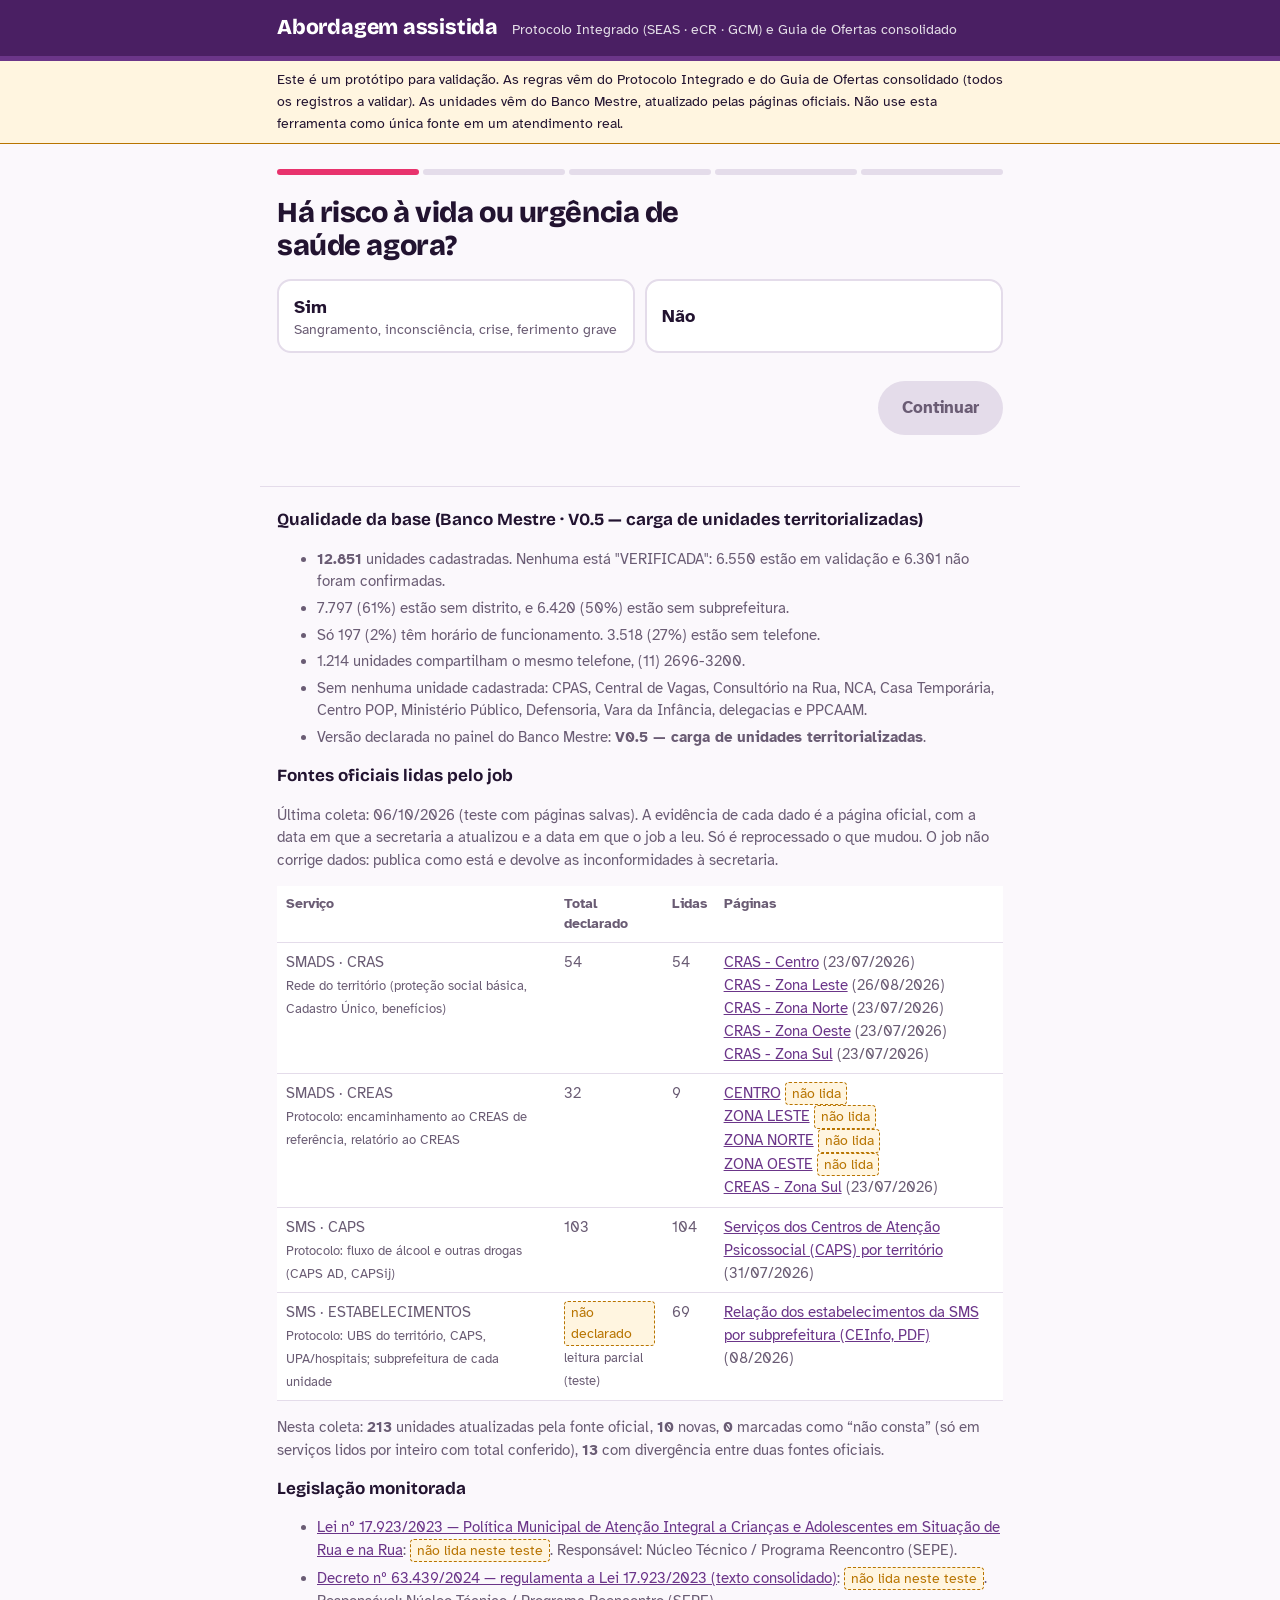
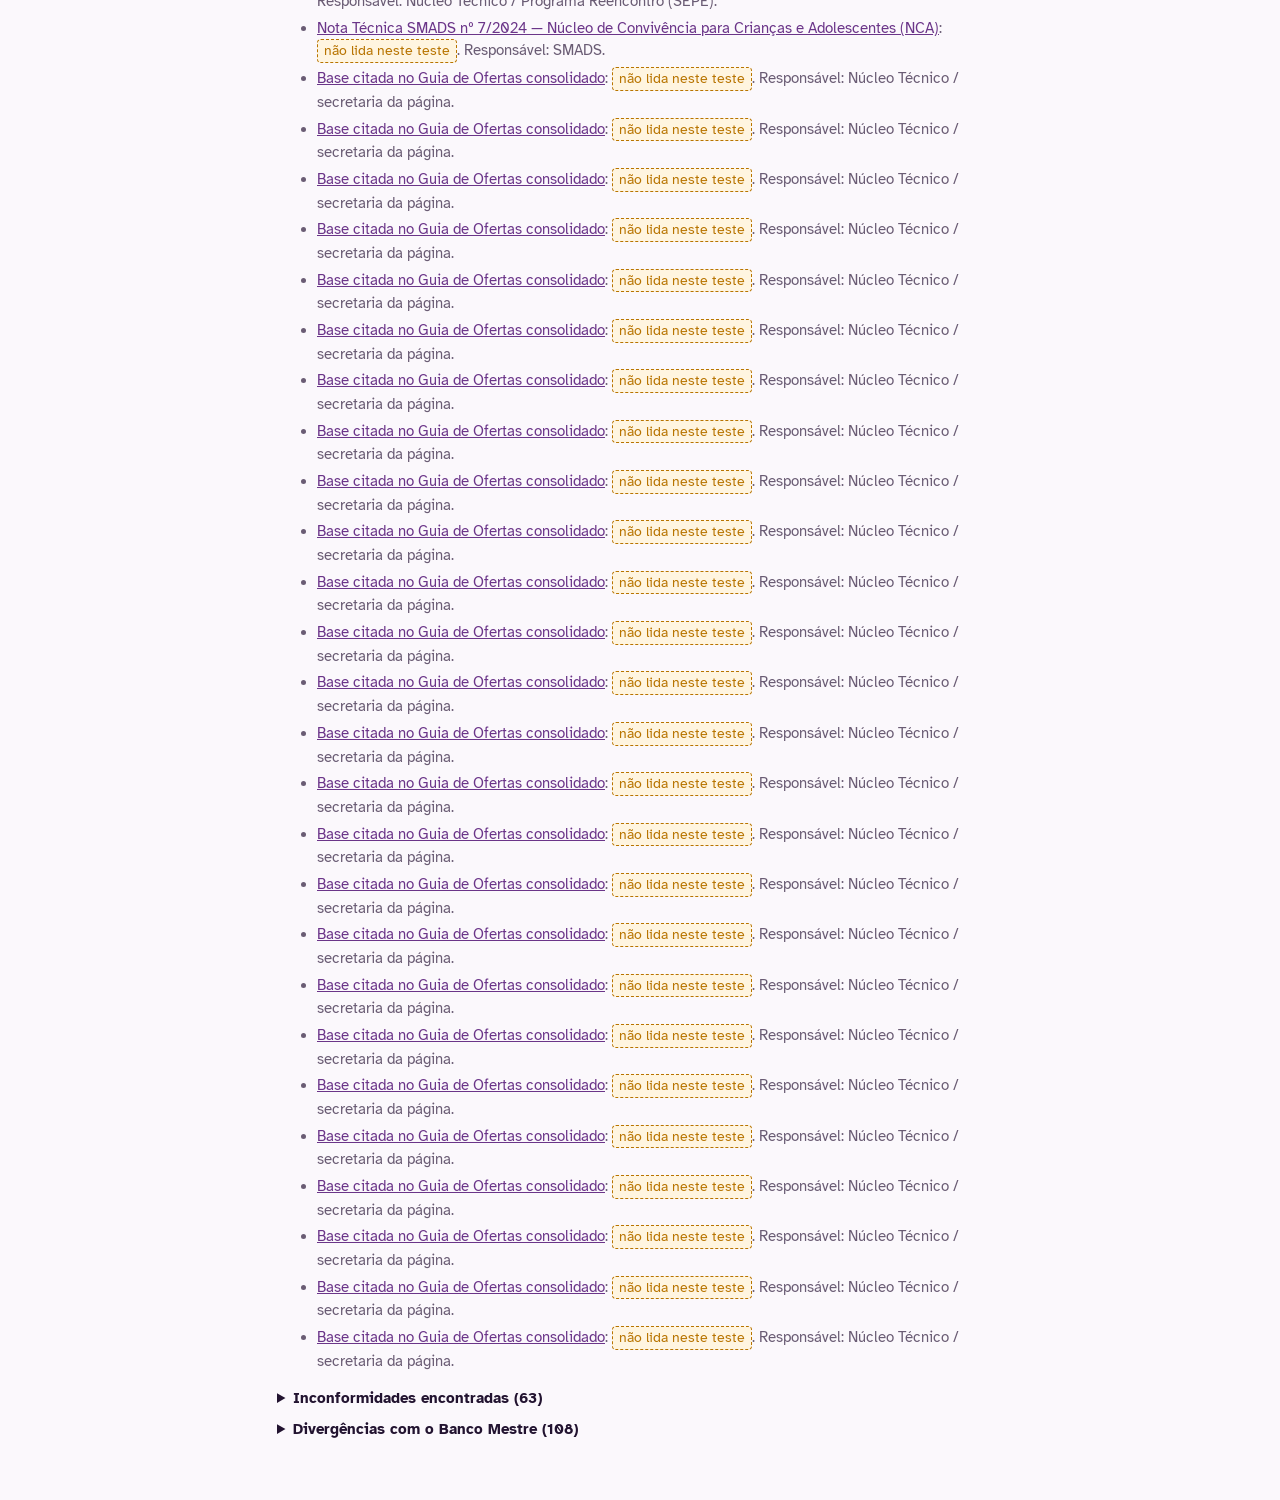
